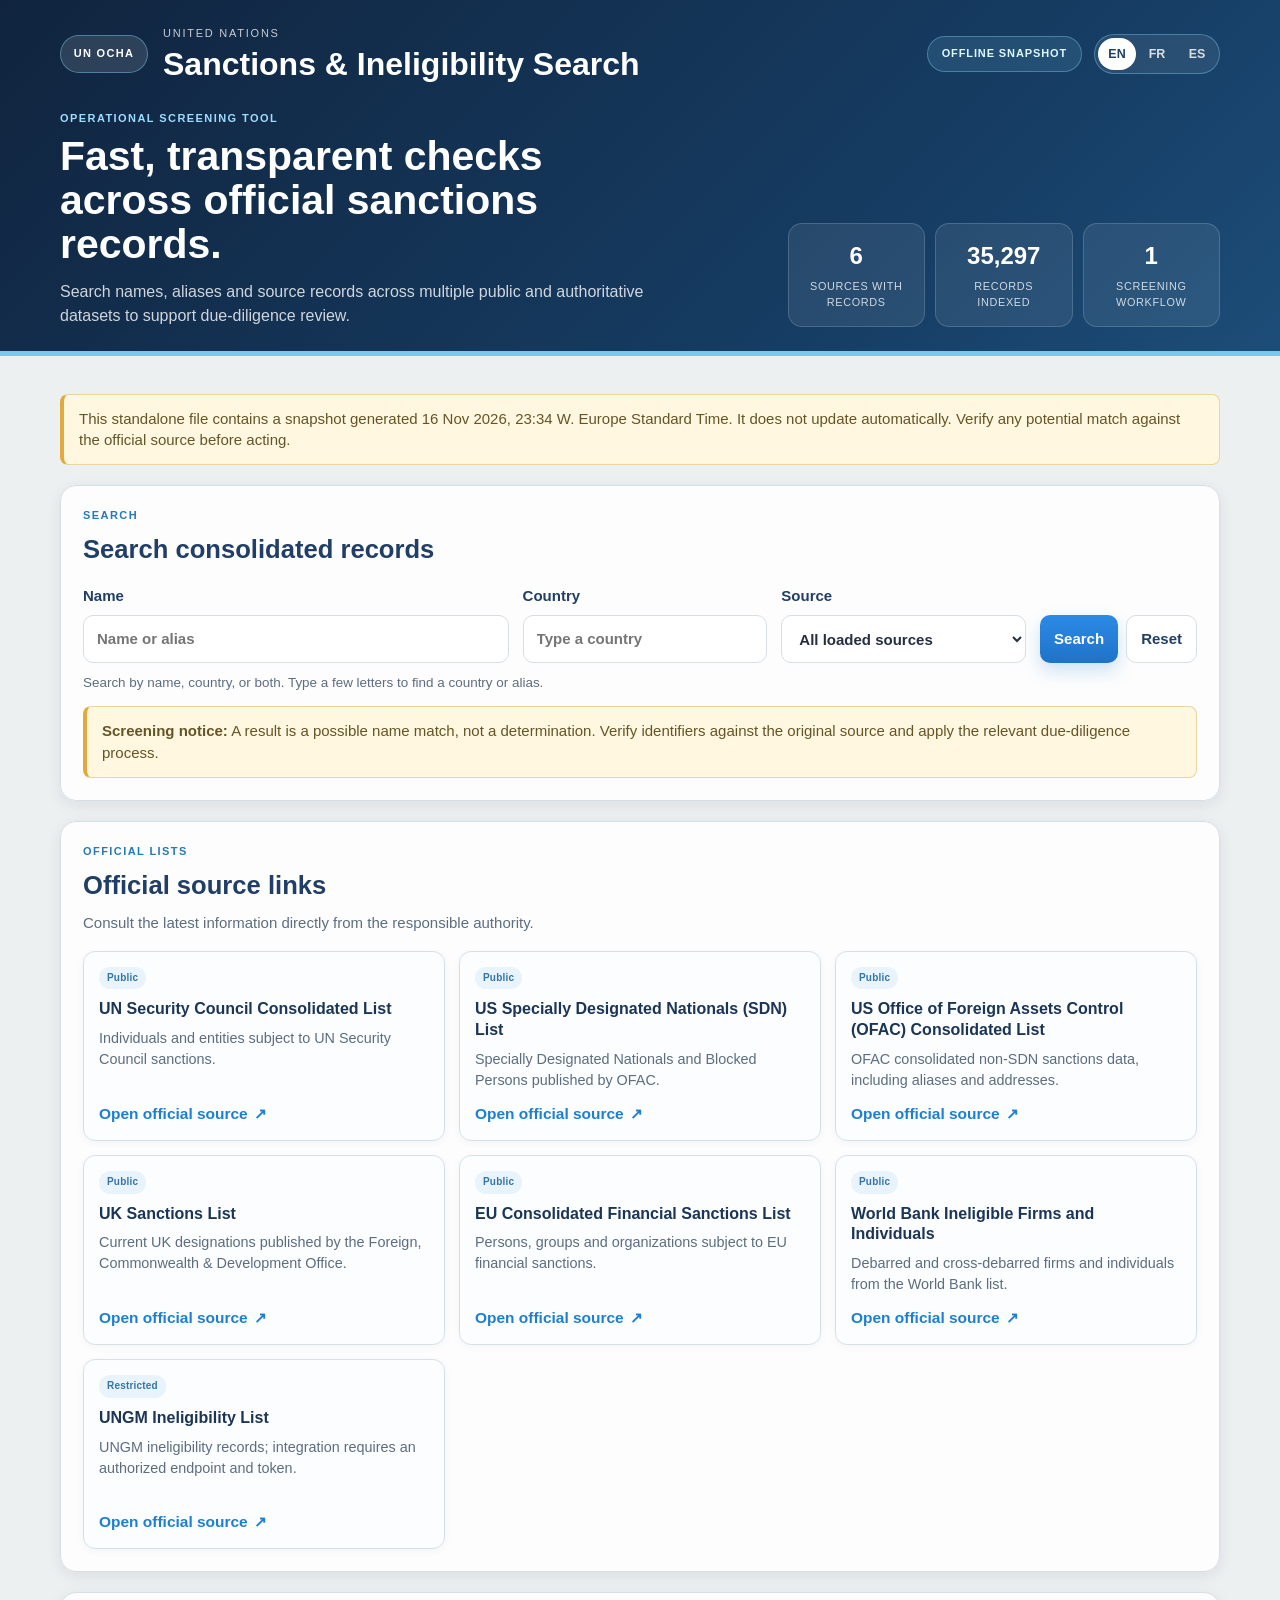
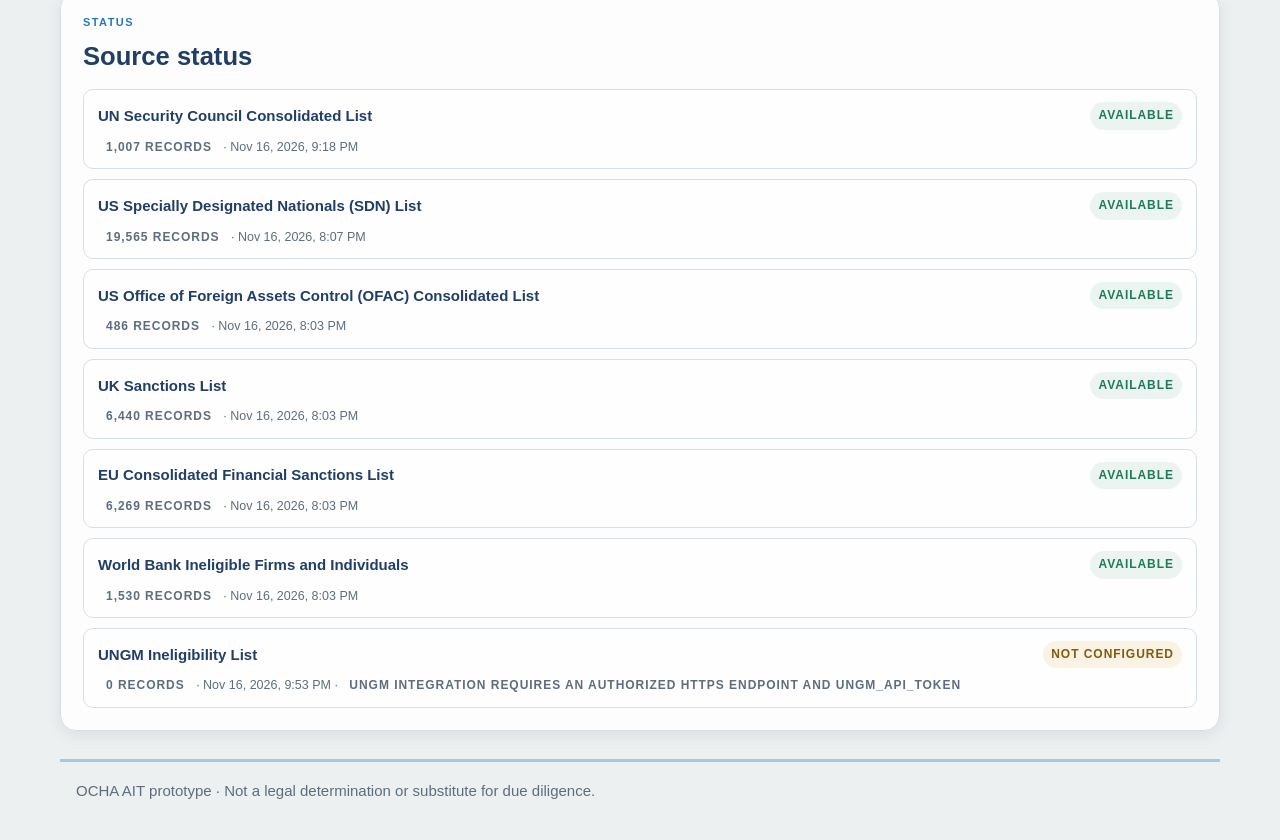
==== index.html @ 1656a9dd "Publish static search site on GitHub Pages Co-authored-by: Copilot <223556219+Copilot@users.noreply." ====
<!doctype html>
<html lang="en">
<head>
  <meta charset="utf-8">
  <meta name="viewport" content="width=device-width,initial-scale=1">
  <title data-i18n="offlineDocumentTitle">OCHA sanctions search · Offline snapshot</title>
  <style>
:root {
  --page-bg: #edf0f1;
  --panel-bg: #f2f4f5;
  --card-bg: #f7f8f8;
  --white: #ffffff;
  --navy: #203e66;
  --navy-dark: #1c3556;
  --navy-soft: #e4edf6;
  --blue: #1c7fd3;
  --blue-soft: #dfeefb;
  --text: #242f3f;
  --muted: #5d6d7e;
  --border: #d7dfe6;
  --shadow: 0 4px 16px rgba(14, 26, 47, 0.08);
  --warning-bg: #fff7e0;
  --warning-border: #e4b95d;
  --warning-text: #655426;
  --public-tag: #f0f5ff;
  --public-text: #4a7dbd;
  --restricted-tag: #ffeaf3;
  --restricted-text: #b23d72;
}

* { box-sizing: border-box; }

html { scroll-behavior: smooth; }

body {
  margin: 0;
  background: var(--page-bg);
  color: var(--text);
  font: 15px/1.45 Arial, Helvetica, sans-serif;
}

img { max-width: 100%; }

a { color: var(--blue); text-decoration: none; }
a:hover { text-decoration: underline; }

.container {
  width: min(1160px, calc(100% - 26px));
  margin: 0 auto;
}

.browser-bar {
  display: grid;
  grid-template-columns: 1fr auto 1fr;
  align-items: center;
  background: #2a0d0d;
  color: #f4f6f8;
  height: 42px;
  padding: 0 10px;
}

.browser-actions {
  display: flex;
  align-items: center;
  gap: 8px;
}

.dot {
  width: 12px;
  height: 12px;
  border-radius: 50%;
  display: inline-block;
}

.dot.red { background: #de5b5b; }
.dot.yellow { background: #d9a648; }
.dot.green { background: #5bb36d; }
.dot.muted { background: rgba(255,255,255,0.35); }

.browser-tab {
  justify-self: center;
  background: rgba(255,255,255,0.08);
  border: 1px solid rgba(255,255,255,0.12);
  border-radius: 4px;
  font-size: 12px;
  padding: 5px 12px;
  color: #f0f4f8;
}

.browser-utility { justify-self: end; }

.topbar {
  background: linear-gradient(180deg, #2d5b87 0%, #2f547d 100%);
  color: var(--white);
  border-bottom: 1px solid rgba(255,255,255,0.1);
  padding: 26px 0 20px;
}

.title-row h1 {
  margin: 0;
  font-size: clamp(2.2rem, 3vw, 4rem);
  line-height: 1.1;
  font-weight: 800;
  text-align: center;
}

.subtitle-row {
  margin-top: 10px;
}

.subtitle-row p {
  margin: 0;
  text-align: center;
  color: rgba(255,255,255,0.82);
  font-size: 1.04rem;
  max-width: 820px;
  margin-inline: auto;
}

.page-shell {
  margin-top: 20px;
  margin-bottom: 28px;
}

.page-tabs {
  display: flex;
  gap: 12px;
  margin-bottom: 18px;
  align-items: center;
  justify-content: center;
}

.tab {
  font: inherit;
  border: 1px solid rgba(32, 62, 102, 0.7);
  background: transparent;
  color: var(--navy);
  border-radius: 8px 8px 0 0;
  padding: 12px 18px;
  font-weight: 700;
  cursor: pointer;
}

.tab.active {
  background: var(--blue-soft);
  color: var(--navy);
  box-shadow: inset 0 0 0 1px rgba(28, 127, 211, 0.3);
}

.panel {
  background: rgba(255,255,255,0.35);
  border: 1px solid var(--border);
  border-radius: 10px 10px 0 0;
  box-shadow: var(--shadow);
}

.panel-inner {
  background: rgba(255,255,255,0.35);
  border-radius: 10px 10px 0 0;
  padding: 18px 22px 14px;
}

.panel h2 {
  margin: 0 0 8px;
  color: var(--navy);
  font-size: clamp(1.8rem, 2.5vw, 2.4rem);
}

.panel p {
  color: var(--muted);
  margin: 0;
}

.source-grid {
  display: grid;
  grid-template-columns: repeat(3, minmax(0, 1fr));
  gap: 16px 18px;
  margin-top: 18px;
}

.source-card {
  background: rgba(255,255,255,0.48);
  border: 1px solid var(--border);
  border-radius: 12px;
  padding: 16px 14px 12px;
  display: flex;
  flex-direction: column;
  min-height: 215px;
}

.source-card h3 {
  margin: 12px 0 10px;
  font-size: 1.08rem;
  line-height: 1.3;
  color: var(--navy);
}

.source-card p {
  margin: 0 0 auto;
  color: #5f6b7c;
  font-size: 0.95rem;
}

.source-card a {
  margin-top: 14px;
  display: inline-flex;
  align-items: center;
  gap: 6px;
  color: var(--blue);
  font-weight: 700;
}

.source-card a span { font-size: 1.1em; }

.tag {
  display: inline-block;
  width: fit-content;
  padding: 5px 8px;
  border-radius: 12px;
  font-size: 11px;
  font-weight: 700;
  letter-spacing: 0.02em;
  text-transform: none;
}

.tag.public {
  background: var(--public-tag);
  color: var(--public-text);
}

.tag.restricted {
  background: var(--restricted-tag);
  color: var(--restricted-text);
}

.single-card {
  grid-column: 1 / span 1;
}

.notice-bar {
  display: flex;
  gap: 12px;
  align-items: flex-start;
  margin-top: 18px;
  border: 1px solid rgba(218, 175, 94, 0.5);
  background: var(--warning-bg);
  border-radius: 8px;
  padding: 14px 18px;
}

.notice-mark {
  width: 3px;
  background: #e2aa3d;
  border-radius: 999px;
  min-height: 100%;
}

.notice-bar p {
  margin: 0;
  color: var(--warning-text);
  font-size: 0.95rem;
}

.panel-secondary {
  margin-top: 22px;
  background: rgba(255,255,255,0.78);
  border-radius: 12px;
  padding: 18px 22px 16px;
  border: 1px solid var(--border);
}

.panel-secondary .panel-header {
  margin-bottom: 12px;
}

.panel-secondary h2 {
  margin: 0;
  color: var(--navy);
  font-size: 1.7rem;
}

.search-form {
  display: grid;
  grid-template-columns: 2fr 1fr 1fr auto;
  gap: 12px;
  align-items: end;
}

label {
  display: block;
  font-weight: 700;
  color: var(--navy);
}

input, select {
  display: block;
  width: 100%;
  margin-top: 8px;
  padding: 12px 13px;
  border-radius: 10px;
  border: 1px solid var(--border);
  background: rgba(255,255,255,0.9);
  color: var(--text);
  font: inherit;
}

button {
  appearance: none;
  border: 0;
  border-radius: 10px;
  background: linear-gradient(180deg, #2c8ae5 0%, #1f73c9 100%);
  color: var(--white);
  padding: 12px 18px;
  font: inherit;
  font-weight: 700;
  cursor: pointer;
  box-shadow: 0 8px 18px rgba(28, 127, 211, 0.22);
}

#m {
  min-height: 20px;
  margin: 18px 0 12px;
  color: var(--muted);
  font-weight: 700;
}

#r {
  display: grid;
  gap: 16px;
}

article {
  background: rgba(255,255,255,0.78);
  border: 1px solid var(--border);
  border-radius: 12px;
  padding: 18px;
}

article h3 {
  margin: 0 0 10px;
  color: var(--navy);
}

article dl {
  display: grid;
  grid-template-columns: 100px minmax(0, 1fr);
  gap: 8px 14px;
  margin: 0 0 12px;
}

dt {
  color: var(--navy);
  font-weight: 700;
}

dd {
  margin: 0;
  color: var(--text);
}

article a {
  display: inline-block;
  margin-top: 6px;
}

.status {
  display: grid;
  gap: 10px;
}

.status div {
  display: grid;
  grid-template-columns: minmax(120px, 1fr) auto;
  gap: 8px 12px;
  align-items: center;
  background: rgba(255,255,255,0.72);
  border: 1px solid var(--border);
  border-radius: 10px;
  padding: 12px 14px;
}

.status b {
  color: var(--navy);
}

.status span {
  justify-self: end;
  font-size: 12px;
  font-weight: 700;
  text-transform: uppercase;
  letter-spacing: 0.08em;
  padding: 5px 8px;
  border-radius: 999px;
}

.status small {
  grid-column: 1 / -1;
  color: var(--muted);
}

.status .refresh-button {
  justify-self: start;
  padding: 8px 12px;
  border: 1px solid #c9d9e7;
  background: #edf5fb;
  box-shadow: none;
  color: var(--navy);
  font-size: 0.85rem;
}

.status .refresh-button:disabled {
  cursor: wait;
  opacity: 0.65;
}

.refresh-message {
  min-height: 1.4em;
  color: var(--muted);
}

.ok {
  color: #1e7a57;
  background: rgba(30,122,87,0.08);
}

.error {
  color: #bf3d48;
  background: rgba(191,61,72,0.08);
}

.not_configured,
.not-loaded {
  color: #805c11;
  background: rgba(226,170,61,0.14);
}

footer {
  max-width: 1160px;
  margin: 0 auto 28px;
  padding: 18px 16px 10px;
  color: var(--muted);
  border-top: 3px solid rgba(28,127,211,0.35);
}

@media (max-width: 860px) {
  .source-grid {
    grid-template-columns: 1fr 1fr;
  }

  .search-form {
    grid-template-columns: 1fr;
  }
}

@media (max-width: 620px) {
  .browser-bar {
    grid-template-columns: 1fr auto 0;
  }

  .source-grid {
    grid-template-columns: 1fr;
  }

  .notice-bar {
    flex-direction: column;
  }

  .notice-mark {
    width: 100%;
    height: 4px;
  }
}

.topbar {
  background: linear-gradient(135deg, #10243e 0%, #163d64 70%, #1c4d78 100%);
  border-bottom: 5px solid #78c8ee;
  padding: 26px 0 24px;
}

.nav-shell {
  display: flex;
  align-items: center;
  justify-content: space-between;
  gap: 18px;
}

.brand-wrap {
  display: flex;
  align-items: center;
  gap: 15px;
}

.brand-badge {
  display: inline-flex;
  align-items: center;
  justify-content: center;
  min-width: 88px;
  padding: 10px 12px;
  border-radius: 999px;
  background: rgba(255,255,255,0.12);
  border: 1px solid rgba(141,217,255,0.4);
  font-size: 11px;
  font-weight: 800;
  letter-spacing: 0.12em;
}

.brand-copy span {
  display: block;
  color: rgba(255,255,255,0.76);
  font-size: 11px;
  letter-spacing: 0.16em;
  text-transform: uppercase;
}

.brand-copy h1 {
  margin: 4px 0 0;
  color: var(--white);
  font-size: clamp(1.6rem, 2.5vw, 2.3rem);
  line-height: 1.15;
}

.status-pill {
  border: 1px solid rgba(141,217,255,0.35);
  border-radius: 999px;
  background: rgba(141,217,255,0.12);
  color: #dff7ff;
  padding: 9px 14px;
  font-size: 11px;
  font-weight: 700;
  letter-spacing: 0.08em;
  text-transform: uppercase;
  white-space: nowrap;
}

.header-tools {
  display: flex;
  align-items: center;
  gap: 12px;
}

.language-switch {
  display: flex;
  align-items: center;
  gap: 2px;
  padding: 3px;
  border: 1px solid rgba(141,217,255,0.35);
  border-radius: 999px;
  background: rgba(255,255,255,0.08);
}

.language-switch button {
  min-width: 38px;
  padding: 7px 9px;
  border: 0;
  border-radius: 999px;
  background: transparent;
  box-shadow: none;
  color: rgba(255,255,255,0.82);
  font: inherit;
  font-size: 0.78rem;
  font-weight: 700;
  cursor: pointer;
}

.language-switch button[aria-pressed="true"] {
  background: var(--white);
  color: var(--navy);
}

.language-switch button:focus-visible {
  outline: 2px solid #8dd9ff;
  outline-offset: 2px;
}

.hero-shell {
  display: grid;
  grid-template-columns: 1.55fr 0.95fr;
  align-items: end;
  gap: 22px;
  margin-top: 28px;
}

.eyebrow,
.section-kicker {
  margin: 0 0 7px;
  color: #2379b9;
  font-size: 11px;
  font-weight: 800;
  letter-spacing: 0.13em;
  text-transform: uppercase;
}

.eyebrow {
  color: #9cddff;
}

.hero-copy h2 {
  max-width: 620px;
  margin: 0;
  color: var(--white);
  font-size: clamp(2rem, 3.2vw, 3.25rem);
  line-height: 1.08;
}

.subtitle {
  max-width: 620px;
  margin: 14px 0 0;
  color: rgba(255,255,255,0.8);
  font-size: 1rem;
}

.hero-stats {
  display: grid;
  grid-template-columns: repeat(3, minmax(0, 1fr));
  gap: 10px;
}

.stat-box {
  min-height: 94px;
  padding: 15px 10px;
  border: 1px solid rgba(255,255,255,0.16);
  border-radius: 14px;
  background: rgba(255,255,255,0.08);
  text-align: center;
}

.stat-box strong,
.stat-box span {
  display: block;
}

.stat-box strong {
  color: var(--white);
  font-size: 1.5rem;
}

.stat-box span {
  margin-top: 5px;
  color: rgba(255,255,255,0.78);
  font-size: 0.68rem;
  letter-spacing: 0.06em;
  text-transform: uppercase;
}

.main-shell {
  display: grid;
  gap: 20px;
  margin-top: 24px;
  margin-bottom: 28px;
}

.card {
  padding: 22px;
  border: 1px solid var(--border);
  border-radius: 16px;
  background: rgba(255,255,255,0.88);
  box-shadow: var(--shadow);
}

#search-panel {
  scroll-margin-top: 16px;
}

.panel-header {
  margin-bottom: 17px;
}

.panel-header h2 {
  margin: 0;
  color: var(--navy);
  font-size: clamp(1.35rem, 2vw, 1.8rem);
}

.panel-intro {
  margin: 8px 0 0;
  color: var(--muted);
}

.search-form {
  display: grid;
  grid-template-columns: minmax(0, 2fr) minmax(190px, 1.15fr) minmax(190px, 1.15fr) minmax(150px, auto);
  gap: 14px;
  align-items: end;
}

.search-form > label {
  display: grid;
  gap: 8px;
  min-width: 0;
  align-content: end;
}

.search-form input,
.search-form select {
  min-width: 0;
  min-height: 48px;
  margin-top: 0;
}

.search-actions {
  display: flex;
  gap: 8px;
  min-width: 0;
}

.search-actions button {
  flex: 1;
  min-height: 48px;
  padding: 12px 14px;
  white-space: nowrap;
}

.reset-button {
  border: 1px solid var(--border);
  background: var(--white);
  box-shadow: none;
  color: var(--navy);
}

.reset-button:hover {
  background: var(--navy-soft);
  box-shadow: none;
}

.country-control {
  position: relative;
}

.country-suggestions {
  position: absolute;
  z-index: 20;
  top: calc(100% + 6px);
  right: 0;
  left: 0;
  max-height: 260px;
  overflow-y: auto;
  padding: 5px;
  border: 1px solid var(--border);
  border-radius: 10px;
  background: var(--white);
  box-shadow: 0 12px 28px rgba(14, 26, 47, 0.18);
}

.country-suggestions[hidden],
.country-option[hidden] {
  display: none;
}

.country-option {
  display: flex;
  align-items: center;
  justify-content: space-between;
  gap: 12px;
  width: 100%;
  padding: 9px 11px;
  border-radius: 6px;
  background: transparent;
  box-shadow: none;
  color: var(--text);
  font-size: 0.92rem;
  font-weight: 500;
  text-align: left;
}

.country-aliases {
  color: var(--muted);
  font-size: 0.78rem;
  font-weight: 700;
  white-space: nowrap;
}

.country-option:hover,
.country-option[aria-selected="true"] {
  background: var(--blue-soft);
  color: var(--navy);
  box-shadow: none;
}

.search-hint {
  margin: 10px 0 0;
  color: var(--muted);
  font-size: 0.84rem;
  font-weight: 400;
}

.results-summary {
  display: flex;
  align-items: center;
  justify-content: space-between;
  gap: 14px;
  margin: 14px 0 10px;
}

.results-summary[hidden] {
  display: none;
}

#m:empty {
  display: none;
}

#m {
  min-height: 1.4em;
  margin: 0;
}

.page-size-control {
  display: flex;
  align-items: center;
  gap: 8px;
  color: var(--navy);
  font-size: 0.84rem;
  white-space: nowrap;
}

.page-size-control[hidden] {
  display: none;
}

.page-size-control select {
  width: auto;
  min-width: 108px;
  min-height: 40px;
  margin: 0;
  padding: 8px 10px;
}

.pagination {
  display: flex;
  align-items: center;
  justify-content: center;
  gap: 12px;
  margin: 18px 0 4px;
}

.pagination[hidden] {
  display: none;
}

.pagination button {
  min-width: 104px;
  padding: 10px 14px;
}

.pagination #previous-page {
  border: 1px solid var(--border);
  background: var(--white);
  box-shadow: none;
  color: var(--navy);
}

.pagination #previous-page:hover:not(:disabled) {
  background: var(--navy-soft);
}

.pagination button:disabled {
  cursor: not-allowed;
  opacity: 0.55;
}

.pagination span {
  min-width: 100px;
  color: var(--muted);
  font-size: 0.9rem;
  font-weight: 700;
  text-align: center;
}

.notice-box {
  margin-top: 14px;
  padding: 13px 15px;
  border: 1px solid rgba(218,175,94,0.5);
  border-left: 4px solid #e2aa3d;
  border-radius: 8px;
  background: var(--warning-bg);
  color: var(--warning-text);
}

.source-panel {
  background: rgba(255,255,255,0.88);
}

.source-grid {
  grid-template-columns: repeat(3, minmax(0, 1fr));
  gap: 14px;
  margin-top: 12px;
}

.source-card {
  min-height: 190px;
  padding: 15px;
  border-color: #d5e0e9;
  border-radius: 12px;
  background: #fbfdff;
  box-shadow: 0 2px 8px rgba(20,50,80,0.04);
}

.source-card h3 {
  margin: 10px 0 8px;
  color: var(--navy-dark);
  font-size: 1rem;
  line-height: 1.3;
}

.source-card p {
  color: var(--muted);
  font-size: 0.9rem;
}

.source-card .tag {
  padding: 4px 8px;
  border-radius: 999px;
  background: #e8f3fb;
  color: #3476a5;
  font-size: 10px;
}

.source-card a {
  margin-top: 12px;
  font-size: 0.88rem;
}

.panel-secondary {
  margin-top: 0;
}

.panel-secondary .panel-header {
  margin-bottom: 14px;
}

footer {
  margin-top: 0;
}

@media (max-width: 860px) {
  .hero-shell {
    grid-template-columns: 1fr;
  }

  .search-form {
    grid-template-columns: minmax(0, 1.3fr) minmax(0, 1fr);
  }
}

@media (max-width: 620px) {
  .nav-shell,
  .brand-wrap {
    align-items: flex-start;
  }

  .nav-shell {
    flex-direction: column;
  }

  .header-tools {
    width: 100%;
    justify-content: space-between;
  }

  .brand-wrap {
    flex-direction: column;
  }

  .hero-stats {
    grid-template-columns: 1fr;
  }

  .source-grid {
    grid-template-columns: 1fr;
  }

  .search-form {
    grid-template-columns: 1fr;
  }

  .pagination {
    gap: 8px;
  }

  .pagination button {
    min-width: 90px;
    padding: 10px 11px;
  }

  .pagination span {
    min-width: 80px;
  }

  .results-summary {
    align-items: flex-start;
    flex-direction: column;
    gap: 6px;
  }
}

.search-form input:focus-visible,
.search-form select:focus-visible,
.search-actions button:focus-visible,
.country-option:focus-visible {
  outline: 3px solid rgba(28, 127, 211, 0.32);
  outline-offset: 2px;
}

</style>
</head>
<body>
  <header class="topbar">
    <div class="container nav-shell">
      <div class="brand-wrap">
        <div class="brand-badge">UN OCHA</div>
        <div class="brand-copy">
          <span data-i18n="unitedNations">United Nations</span>
          <h1 data-i18n="pageHeading">Sanctions &amp; Ineligibility Search</h1>
        </div>
      </div>
      <div class="header-tools">
        <div class="status-pill live" data-i18n="offlineSnapshot">Live data feeds</div>
        <nav class="language-switch" role="group" data-i18n-aria-label="languageSelector" aria-label="Select language">
          <button type="button" data-language="en" aria-pressed="true">EN</button>
          <button type="button" data-language="fr" aria-pressed="false">FR</button>
          <button type="button" data-language="es" aria-pressed="false">ES</button>
        </nav>
      </div>
    </div>
    <div class="container hero-shell">
      <div class="hero-copy">
        <p class="eyebrow" data-i18n="operationalTool">Operational screening tool</p>
        <h2 data-i18n="heroHeading">Fast, transparent checks across official sanctions records.</h2>
        <p class="subtitle" data-i18n="heroDescription">Search names, aliases and source records across multiple public and authoritative datasets to support due-diligence review.</p>
      </div>
      <div class="hero-stats">
        <div class="stat-box">
          <strong>6</strong>
          <span data-i18n="sourcesWithRecords">sources with records</span>
        </div>
        <div class="stat-box">
          <strong>35,297</strong>
          <span data-i18n="recordsIndexed">records indexed</span>
        </div>
        <div class="stat-box">
          <strong>1</strong>
          <span data-i18n="workflows">screening workflow</span>
        </div>
      </div>
    </div>
  </header>

  <main class="container main-shell">
    <aside class="notice-box" id="snapshot-notice" data-generated-at="16 Nov 2026, 23:34 W. Europe Standard Time"></aside>
    <section id="search-panel" class="card panel-primary">
      <div class="panel-header">
        <div>
          <p class="section-kicker" data-i18n="search">Search</p>
          <h2 data-i18n="searchHeading">Search consolidated records</h2>
        </div>
      </div>
      <form id="f" class="search-form">
        <label><span data-i18n="name">Name</span>
          <input id="n" minlength="2" autocomplete="off" placeholder="Name or alias" data-i18n-placeholder="namePlaceholder">
        </label>
        <label><span data-i18n="country">Country</span>
          <div class="country-control">
            <input id="c" role="combobox" aria-autocomplete="list" aria-expanded="false" aria-controls="country-options" aria-describedby="country-hint" autocomplete="off" placeholder="Type a country" data-i18n-placeholder="countryPlaceholder">
            <div id="country-options" class="country-suggestions" role="listbox" aria-label="Country suggestions" data-i18n-aria-label="countrySuggestions" hidden>

              <button type="button" class="country-option" role="option" aria-selected="false" tabindex="-1" id="country-option-0" data-country="Afghanistan" data-aliases="" data-search-aliases="Afghanistan|Afganistán">
                <span>Afghanistan</span>

              </button>

              <button type="button" class="country-option" role="option" aria-selected="false" tabindex="-1" id="country-option-1" data-country="Albania" data-aliases="" data-search-aliases="Albania|Albanie">
                <span>Albania</span>

              </button>

              <button type="button" class="country-option" role="option" aria-selected="false" tabindex="-1" id="country-option-2" data-country="Algeria" data-aliases="" data-search-aliases="Algeria|Algérie|Argelia">
                <span>Algeria</span>

              </button>

              <button type="button" class="country-option" role="option" aria-selected="false" tabindex="-1" id="country-option-3" data-country="Angola" data-aliases="" data-search-aliases="Angola">
                <span>Angola</span>

              </button>

              <button type="button" class="country-option" role="option" aria-selected="false" tabindex="-1" id="country-option-4" data-country="Antigua and Barbuda" data-aliases="" data-search-aliases="Antigua and Barbuda|Antigua &amp; Barbuda|Antigua y Barbuda|Antigua-et-Barbuda">
                <span>Antigua and Barbuda</span>

              </button>

              <button type="button" class="country-option" role="option" aria-selected="false" tabindex="-1" id="country-option-5" data-country="Argentina" data-aliases="" data-search-aliases="Argentina|Argentine">
                <span>Argentina</span>

              </button>

              <button type="button" class="country-option" role="option" aria-selected="false" tabindex="-1" id="country-option-6" data-country="Armenia" data-aliases="" data-search-aliases="Armenia|Arménie">
                <span>Armenia</span>

              </button>

              <button type="button" class="country-option" role="option" aria-selected="false" tabindex="-1" id="country-option-7" data-country="Aruba" data-aliases="" data-search-aliases="Aruba">
                <span>Aruba</span>

              </button>

              <button type="button" class="country-option" role="option" aria-selected="false" tabindex="-1" id="country-option-8" data-country="Australia" data-aliases="" data-search-aliases="Australia|Australie">
                <span>Australia</span>

              </button>

              <button type="button" class="country-option" role="option" aria-selected="false" tabindex="-1" id="country-option-9" data-country="Austria" data-aliases="" data-search-aliases="Austria|Autriche">
                <span>Austria</span>

              </button>

              <button type="button" class="country-option" role="option" aria-selected="false" tabindex="-1" id="country-option-10" data-country="Azerbaijan" data-aliases="" data-search-aliases="Azerbaijan|Azerbaiyán|Azerbaïdjan|Former USSR, now Azerbaijan">
                <span>Azerbaijan</span>

              </button>

              <button type="button" class="country-option" role="option" aria-selected="false" tabindex="-1" id="country-option-11" data-country="Bahamas" data-aliases="" data-search-aliases="Bahamas|Bahamas, The">
                <span>Bahamas</span>

              </button>

              <button type="button" class="country-option" role="option" aria-selected="false" tabindex="-1" id="country-option-12" data-country="Bahrain" data-aliases="" data-search-aliases="Bahrain|Bahreïn|Baréin">
                <span>Bahrain</span>

              </button>

              <button type="button" class="country-option" role="option" aria-selected="false" tabindex="-1" id="country-option-13" data-country="Bangladesh" data-aliases="" data-search-aliases="Bangladesh|Bangladés">
                <span>Bangladesh</span>

              </button>

              <button type="button" class="country-option" role="option" aria-selected="false" tabindex="-1" id="country-option-14" data-country="Barbados" data-aliases="" data-search-aliases="Barbados|Barbade">
                <span>Barbados</span>

              </button>

              <button type="button" class="country-option" role="option" aria-selected="false" tabindex="-1" id="country-option-15" data-country="Belarus" data-aliases="" data-search-aliases="Belarus|Belarusian SSR, (now Belarus)|Bielorrusia|Biélorussie|Former USSR (now Belarus)|Former USSR Currently Belarus|Former USSR Now Belarus|Former USSR, currently Belarus|Former USSR, now Belarus">
                <span>Belarus</span>

              </button>

              <button type="button" class="country-option" role="option" aria-selected="false" tabindex="-1" id="country-option-16" data-country="Belgium" data-aliases="" data-search-aliases="Belgium|Belgique|Bélgica">
                <span>Belgium</span>

              </button>

              <button type="button" class="country-option" role="option" aria-selected="false" tabindex="-1" id="country-option-17" data-country="Belize" data-aliases="" data-search-aliases="Belize|Belice">
                <span>Belize</span>

              </button>

              <button type="button" class="country-option" role="option" aria-selected="false" tabindex="-1" id="country-option-18" data-country="Benin" data-aliases="" data-search-aliases="Benin">
                <span>Benin</span>

              </button>

              <button type="button" class="country-option" role="option" aria-selected="false" tabindex="-1" id="country-option-19" data-country="Bermuda" data-aliases="" data-search-aliases="Bermuda|Bermudas|Bermudes">
                <span>Bermuda</span>

              </button>

              <button type="button" class="country-option" role="option" aria-selected="false" tabindex="-1" id="country-option-20" data-country="Bolivia (Plurinational State of)" data-aliases="" data-search-aliases="Bolivia (Plurinational State of)|Bolivia|Bolivie|Plurinational State of Bolivia">
                <span>Bolivia (Plurinational State of)</span>

              </button>

              <button type="button" class="country-option" role="option" aria-selected="false" tabindex="-1" id="country-option-21" data-country="Bosnia and Herzegovina" data-aliases="" data-search-aliases="Bosnia and Herzegovina|Bosnia &amp; Herzegovina|Bosnia y Herzegovina|Bosnie-Herzégovine">
                <span>Bosnia and Herzegovina</span>

              </button>

              <button type="button" class="country-option" role="option" aria-selected="false" tabindex="-1" id="country-option-22" data-country="Botswana" data-aliases="" data-search-aliases="Botswana|Botsuana">
                <span>Botswana</span>

              </button>

              <button type="button" class="country-option" role="option" aria-selected="false" tabindex="-1" id="country-option-23" data-country="Brazil" data-aliases="" data-search-aliases="Brazil|Brasil|Brésil">
                <span>Brazil</span>

              </button>

              <button type="button" class="country-option" role="option" aria-selected="false" tabindex="-1" id="country-option-24" data-country="British Virgin Islands" data-aliases="" data-search-aliases="British Virgin Islands|Islas Vírgenes Británicas|Virgin Islands, British|Îles Vierges britanniques">
                <span>British Virgin Islands</span>

              </button>

              <button type="button" class="country-option" role="option" aria-selected="false" tabindex="-1" id="country-option-25" data-country="Bulgaria" data-aliases="" data-search-aliases="Bulgaria|Bulgarie">
                <span>Bulgaria</span>

              </button>

              <button type="button" class="country-option" role="option" aria-selected="false" tabindex="-1" id="country-option-26" data-country="Burkina Faso" data-aliases="" data-search-aliases="Burkina Faso">
                <span>Burkina Faso</span>

              </button>

              <button type="button" class="country-option" role="option" aria-selected="false" tabindex="-1" id="country-option-27" data-country="Cabo Verde" data-aliases="" data-search-aliases="Cabo Verde|Cap-Vert|Cape Verde">
                <span>Cabo Verde</span>

              </button>

              <button type="button" class="country-option" role="option" aria-selected="false" tabindex="-1" id="country-option-28" data-country="Cambodia" data-aliases="" data-search-aliases="Cambodia|Cambodge|Camboya">
                <span>Cambodia</span>

              </button>

              <button type="button" class="country-option" role="option" aria-selected="false" tabindex="-1" id="country-option-29" data-country="Cameroon" data-aliases="" data-search-aliases="Cameroon|Cameroun|Camerún">
                <span>Cameroon</span>

              </button>

              <button type="button" class="country-option" role="option" aria-selected="false" tabindex="-1" id="country-option-30" data-country="Canada" data-aliases="" data-search-aliases="Canada">
                <span>Canada</span>

              </button>

              <button type="button" class="country-option" role="option" aria-selected="false" tabindex="-1" id="country-option-31" data-country="Cayman Islands" data-aliases="" data-search-aliases="Cayman Islands|Islas Caimán|Îles Caïmans">
                <span>Cayman Islands</span>

              </button>

              <button type="button" class="country-option" role="option" aria-selected="false" tabindex="-1" id="country-option-32" data-country="Central African Republic" data-aliases="CAR|RCA" data-search-aliases="Central African Republic|CAR|RCA|República Centroafricana|République centrafricaine">
                <span>Central African Republic</span>
                <span class="country-aliases">CAR / RCA</span>
              </button>

              <button type="button" class="country-option" role="option" aria-selected="false" tabindex="-1" id="country-option-33" data-country="Chad" data-aliases="" data-search-aliases="Chad|Tchad">
                <span>Chad</span>

              </button>

              <button type="button" class="country-option" role="option" aria-selected="false" tabindex="-1" id="country-option-34" data-country="Chile" data-aliases="" data-search-aliases="Chile|Chili">
                <span>Chile</span>

              </button>

              <button type="button" class="country-option" role="option" aria-selected="false" tabindex="-1" id="country-option-35" data-country="China" data-aliases="" data-search-aliases="China|Chine">
                <span>China</span>

              </button>

              <button type="button" class="country-option" role="option" aria-selected="false" tabindex="-1" id="country-option-36" data-country="China, Hong Kong Special Administrative Region" data-aliases="" data-search-aliases="China, Hong Kong Special Administrative Region|Hong Kong|Hong Kong SAR China|Hong Kong SAR, China|R.A.S. chinoise de Hong Kong|RAE de Hong Kong (China)">
                <span>China, Hong Kong Special Administrative Region</span>

              </button>

              <button type="button" class="country-option" role="option" aria-selected="false" tabindex="-1" id="country-option-37" data-country="China, Macao Special Administrative Region" data-aliases="" data-search-aliases="China, Macao Special Administrative Region|Macau|Macao|Macao SAR China|R.A.S. chinoise de Macao|RAE de Macao (China)">
                <span>China, Macao Special Administrative Region</span>

              </button>

              <button type="button" class="country-option" role="option" aria-selected="false" tabindex="-1" id="country-option-38" data-country="Colombia" data-aliases="" data-search-aliases="Colombia|Colombie">
                <span>Colombia</span>

              </button>

              <button type="button" class="country-option" role="option" aria-selected="false" tabindex="-1" id="country-option-39" data-country="Comoros" data-aliases="" data-search-aliases="Comoros|Comoras|Comores">
                <span>Comoros</span>

              </button>

              <button type="button" class="country-option" role="option" aria-selected="false" tabindex="-1" id="country-option-40" data-country="Congo" data-aliases="Republic of the Congo" data-search-aliases="Congo|Congo - Brazzaville|Congo, Republic of|Congo, Republic of the|Congo-Brazzaville|Republic of the Congo">
                <span>Congo</span>
                <span class="country-aliases">Republic of the Congo</span>
              </button>

              <button type="button" class="country-option" role="option" aria-selected="false" tabindex="-1" id="country-option-41" data-country="Costa Rica" data-aliases="" data-search-aliases="Costa Rica">
                <span>Costa Rica</span>

              </button>

              <button type="button" class="country-option" role="option" aria-selected="false" tabindex="-1" id="country-option-42" data-country="Croatia" data-aliases="" data-search-aliases="Croatia|Croacia|Croatie">
                <span>Croatia</span>

              </button>

              <button type="button" class="country-option" role="option" aria-selected="false" tabindex="-1" id="country-option-43" data-country="Cuba" data-aliases="" data-search-aliases="Cuba">
                <span>Cuba</span>

              </button>

              <button type="button" class="country-option" role="option" aria-selected="false" tabindex="-1" id="country-option-44" data-country="Curaçao" data-aliases="" data-search-aliases="Curaçao|Curazao|Curacao">
                <span>Curaçao</span>

              </button>

              <button type="button" class="country-option" role="option" aria-selected="false" tabindex="-1" id="country-option-45" data-country="Cyprus" data-aliases="" data-search-aliases="Cyprus|Chipre|Chypre">
                <span>Cyprus</span>

              </button>

              <button type="button" class="country-option" role="option" aria-selected="false" tabindex="-1" id="country-option-46" data-country="Czechia" data-aliases="" data-search-aliases="Czechia|Chequia|Czech Republic|Tchéquie">
                <span>Czechia</span>

              </button>

              <button type="button" class="country-option" role="option" aria-selected="false" tabindex="-1" id="country-option-47" data-country="Côte d’Ivoire" data-aliases="" data-search-aliases="Côte d’Ivoire|Costa de Marfil|Ivory Coast|Côte d&#39;Ivoire|Cote d Ivoire|Cote d&#39;Ivoire">
                <span>Côte d’Ivoire</span>

              </button>

              <button type="button" class="country-option" role="option" aria-selected="false" tabindex="-1" id="country-option-48" data-country="Democratic People&#39;s Republic of Korea" data-aliases="" data-search-aliases="Democratic People&#39;s Republic of Korea|Corea del Norte|Corée du Nord|DPRK|Korea, North|North Korea">
                <span>Democratic People&#39;s Republic of Korea</span>

              </button>

              <button type="button" class="country-option" role="option" aria-selected="false" tabindex="-1" id="country-option-49" data-country="Democratic Republic of the Congo" data-aliases="DRC|RDC" data-search-aliases="Democratic Republic of the Congo|Congo (Democratic Republic)|Congo - Kinshasa|Congo, Democratic Republic of|Congo, Democratic Republic of the|Congo-Kinshasa|Democratic Republic of Congo|DRC|RDC|República Democrática del Congo">
                <span>Democratic Republic of the Congo</span>
                <span class="country-aliases">DRC / RDC</span>
              </button>

              <button type="button" class="country-option" role="option" aria-selected="false" tabindex="-1" id="country-option-50" data-country="Denmark" data-aliases="" data-search-aliases="Denmark|Danemark|Dinamarca">
                <span>Denmark</span>

              </button>

              <button type="button" class="country-option" role="option" aria-selected="false" tabindex="-1" id="country-option-51" data-country="Djibouti" data-aliases="" data-search-aliases="Djibouti|Yibuti">
                <span>Djibouti</span>

              </button>

              <button type="button" class="country-option" role="option" aria-selected="false" tabindex="-1" id="country-option-52" data-country="Dominica" data-aliases="" data-search-aliases="Dominica|Dominique">
                <span>Dominica</span>

              </button>

              <button type="button" class="country-option" role="option" aria-selected="false" tabindex="-1" id="country-option-53" data-country="Dominican Republic" data-aliases="" data-search-aliases="Dominican Republic|República Dominicana|République dominicaine">
                <span>Dominican Republic</span>

              </button>

              <button type="button" class="country-option" role="option" aria-selected="false" tabindex="-1" id="country-option-54" data-country="Ecuador" data-aliases="" data-search-aliases="Ecuador|Équateur">
                <span>Ecuador</span>

              </button>

              <button type="button" class="country-option" role="option" aria-selected="false" tabindex="-1" id="country-option-55" data-country="Egypt" data-aliases="" data-search-aliases="Egypt|Egipto|Egypt, Arab Republic of|Égypte">
                <span>Egypt</span>

              </button>

              <button type="button" class="country-option" role="option" aria-selected="false" tabindex="-1" id="country-option-56" data-country="El Salvador" data-aliases="" data-search-aliases="El Salvador|Salvador">
                <span>El Salvador</span>

              </button>

              <button type="button" class="country-option" role="option" aria-selected="false" tabindex="-1" id="country-option-57" data-country="Equatorial Guinea" data-aliases="" data-search-aliases="Equatorial Guinea|Guinea Ecuatorial|Guinée équatoriale">
                <span>Equatorial Guinea</span>

              </button>

              <button type="button" class="country-option" role="option" aria-selected="false" tabindex="-1" id="country-option-58" data-country="Eritrea" data-aliases="" data-search-aliases="Eritrea|Érythrée">
                <span>Eritrea</span>

              </button>

              <button type="button" class="country-option" role="option" aria-selected="false" tabindex="-1" id="country-option-59" data-country="Estonia" data-aliases="" data-search-aliases="Estonia|Estonie">
                <span>Estonia</span>

              </button>

              <button type="button" class="country-option" role="option" aria-selected="false" tabindex="-1" id="country-option-60" data-country="Ethiopia" data-aliases="" data-search-aliases="Ethiopia|Etiopía|Éthiopie">
                <span>Ethiopia</span>

              </button>

              <button type="button" class="country-option" role="option" aria-selected="false" tabindex="-1" id="country-option-61" data-country="Finland" data-aliases="" data-search-aliases="Finland|Finlande|Finlandia">
                <span>Finland</span>

              </button>

              <button type="button" class="country-option" role="option" aria-selected="false" tabindex="-1" id="country-option-62" data-country="France" data-aliases="" data-search-aliases="France|Francia">
                <span>France</span>

              </button>

              <button type="button" class="country-option" role="option" aria-selected="false" tabindex="-1" id="country-option-63" data-country="Gambia" data-aliases="" data-search-aliases="Gambia|Gambie|The Gambia">
                <span>Gambia</span>

              </button>

              <button type="button" class="country-option" role="option" aria-selected="false" tabindex="-1" id="country-option-64" data-country="Georgia" data-aliases="" data-search-aliases="Georgia|Géorgie">
                <span>Georgia</span>

              </button>

              <button type="button" class="country-option" role="option" aria-selected="false" tabindex="-1" id="country-option-65" data-country="Germany" data-aliases="" data-search-aliases="Germany|Alemania|Allemagne">
                <span>Germany</span>

              </button>

              <button type="button" class="country-option" role="option" aria-selected="false" tabindex="-1" id="country-option-66" data-country="Ghana" data-aliases="" data-search-aliases="Ghana">
                <span>Ghana</span>

              </button>

              <button type="button" class="country-option" role="option" aria-selected="false" tabindex="-1" id="country-option-67" data-country="Gibraltar" data-aliases="" data-search-aliases="Gibraltar">
                <span>Gibraltar</span>

              </button>

              <button type="button" class="country-option" role="option" aria-selected="false" tabindex="-1" id="country-option-68" data-country="Greece" data-aliases="" data-search-aliases="Greece|Grecia|Grèce">
                <span>Greece</span>

              </button>

              <button type="button" class="country-option" role="option" aria-selected="false" tabindex="-1" id="country-option-69" data-country="Guatemala" data-aliases="" data-search-aliases="Guatemala">
                <span>Guatemala</span>

              </button>

              <button type="button" class="country-option" role="option" aria-selected="false" tabindex="-1" id="country-option-70" data-country="Guernsey" data-aliases="" data-search-aliases="Guernsey|Guernesey">
                <span>Guernsey</span>

              </button>

              <button type="button" class="country-option" role="option" aria-selected="false" tabindex="-1" id="country-option-71" data-country="Guinea" data-aliases="" data-search-aliases="Guinea|Guinée">
                <span>Guinea</span>

              </button>

              <button type="button" class="country-option" role="option" aria-selected="false" tabindex="-1" id="country-option-72" data-country="Guinea-Bissau" data-aliases="" data-search-aliases="Guinea-Bissau|Guinea-Bisáu|Guinée-Bissau">
                <span>Guinea-Bissau</span>

              </button>

              <button type="button" class="country-option" role="option" aria-selected="false" tabindex="-1" id="country-option-73" data-country="Guyana" data-aliases="" data-search-aliases="Guyana">
                <span>Guyana</span>

              </button>

              <button type="button" class="country-option" role="option" aria-selected="false" tabindex="-1" id="country-option-74" data-country="Haiti" data-aliases="" data-search-aliases="Haiti">
                <span>Haiti</span>

              </button>

              <button type="button" class="country-option" role="option" aria-selected="false" tabindex="-1" id="country-option-75" data-country="Holy See" data-aliases="Vatican" data-search-aliases="Holy See|Ciudad del Vaticano|State of Vatican City|Vatican|Vatican City|Vatican City State|État de la Cité du Vatican">
                <span>Holy See</span>
                <span class="country-aliases">Vatican</span>
              </button>

              <button type="button" class="country-option" role="option" aria-selected="false" tabindex="-1" id="country-option-76" data-country="Honduras" data-aliases="" data-search-aliases="Honduras">
                <span>Honduras</span>

              </button>

              <button type="button" class="country-option" role="option" aria-selected="false" tabindex="-1" id="country-option-77" data-country="Hungary" data-aliases="" data-search-aliases="Hungary|Hongrie|Hungría">
                <span>Hungary</span>

              </button>

              <button type="button" class="country-option" role="option" aria-selected="false" tabindex="-1" id="country-option-78" data-country="Iceland" data-aliases="" data-search-aliases="Iceland|Islande|Islandia">
                <span>Iceland</span>

              </button>

              <button type="button" class="country-option" role="option" aria-selected="false" tabindex="-1" id="country-option-79" data-country="India" data-aliases="" data-search-aliases="India|Inde">
                <span>India</span>

              </button>

              <button type="button" class="country-option" role="option" aria-selected="false" tabindex="-1" id="country-option-80" data-country="Indonesia" data-aliases="" data-search-aliases="Indonesia|Indonésie">
                <span>Indonesia</span>

              </button>

              <button type="button" class="country-option" role="option" aria-selected="false" tabindex="-1" id="country-option-81" data-country="Iran (Islamic Republic of)" data-aliases="" data-search-aliases="Iran (Islamic Republic of)|Iran|Irán|Iran, Islamic Republic of">
                <span>Iran (Islamic Republic of)</span>

              </button>

              <button type="button" class="country-option" role="option" aria-selected="false" tabindex="-1" id="country-option-82" data-country="Iraq" data-aliases="" data-search-aliases="Iraq|Irak">
                <span>Iraq</span>

              </button>

              <button type="button" class="country-option" role="option" aria-selected="false" tabindex="-1" id="country-option-83" data-country="Ireland" data-aliases="" data-search-aliases="Ireland|Irlanda|Irlande">
                <span>Ireland</span>

              </button>

              <button type="button" class="country-option" role="option" aria-selected="false" tabindex="-1" id="country-option-84" data-country="Isle of Man" data-aliases="" data-search-aliases="Isle of Man|Isla de Man|Man, Isle of|Île de Man">
                <span>Isle of Man</span>

              </button>

              <button type="button" class="country-option" role="option" aria-selected="false" tabindex="-1" id="country-option-85" data-country="Israel" data-aliases="" data-search-aliases="Israel">
                <span>Israel</span>

              </button>

              <button type="button" class="country-option" role="option" aria-selected="false" tabindex="-1" id="country-option-86" data-country="Italy" data-aliases="" data-search-aliases="Italy|Italia|Italie">
                <span>Italy</span>

              </button>

              <button type="button" class="country-option" role="option" aria-selected="false" tabindex="-1" id="country-option-87" data-country="Jamaica" data-aliases="" data-search-aliases="Jamaica|Jamaïque">
                <span>Jamaica</span>

              </button>

              <button type="button" class="country-option" role="option" aria-selected="false" tabindex="-1" id="country-option-88" data-country="Japan" data-aliases="" data-search-aliases="Japan|Japon|Japón">
                <span>Japan</span>

              </button>

              <button type="button" class="country-option" role="option" aria-selected="false" tabindex="-1" id="country-option-89" data-country="Jersey" data-aliases="" data-search-aliases="Jersey">
                <span>Jersey</span>

              </button>

              <button type="button" class="country-option" role="option" aria-selected="false" tabindex="-1" id="country-option-90" data-country="Jordan" data-aliases="" data-search-aliases="Jordan|Jordania|Jordanie">
                <span>Jordan</span>

              </button>

              <button type="button" class="country-option" role="option" aria-selected="false" tabindex="-1" id="country-option-91" data-country="Kazakhstan" data-aliases="" data-search-aliases="Kazakhstan|Kazajistán|Kazakh Soviet Socialist Republic|Kazakh Soviet Socialist Republic (now Kazakhstan)|Kazakh SSR">
                <span>Kazakhstan</span>

              </button>

              <button type="button" class="country-option" role="option" aria-selected="false" tabindex="-1" id="country-option-92" data-country="Kenya" data-aliases="" data-search-aliases="Kenya|Kenia">
                <span>Kenya</span>

              </button>

              <button type="button" class="country-option" role="option" aria-selected="false" tabindex="-1" id="country-option-93" data-country="Kosovo" data-aliases="" data-search-aliases="Kosovo|Kosova|Republic of Kosovo">
                <span>Kosovo</span>

              </button>

              <button type="button" class="country-option" role="option" aria-selected="false" tabindex="-1" id="country-option-94" data-country="Kuwait" data-aliases="" data-search-aliases="Kuwait|Koweït">
                <span>Kuwait</span>

              </button>

              <button type="button" class="country-option" role="option" aria-selected="false" tabindex="-1" id="country-option-95" data-country="Kyrgyzstan" data-aliases="" data-search-aliases="Kyrgyzstan|Former USSR, now Kyrgyzstan|Kirghizistan|Kirguistán|Kyrgyz Republic">
                <span>Kyrgyzstan</span>

              </button>

              <button type="button" class="country-option" role="option" aria-selected="false" tabindex="-1" id="country-option-96" data-country="Lao People&#39;s Democratic Republic" data-aliases="" data-search-aliases="Lao People&#39;s Democratic Republic|Laos">
                <span>Lao People&#39;s Democratic Republic</span>

              </button>

              <button type="button" class="country-option" role="option" aria-selected="false" tabindex="-1" id="country-option-97" data-country="Latvia" data-aliases="" data-search-aliases="Latvia|Letonia|Lettonie">
                <span>Latvia</span>

              </button>

              <button type="button" class="country-option" role="option" aria-selected="false" tabindex="-1" id="country-option-98" data-country="Lebanon" data-aliases="" data-search-aliases="Lebanon|Liban|Líbano">
                <span>Lebanon</span>

              </button>

              <button type="button" class="country-option" role="option" aria-selected="false" tabindex="-1" id="country-option-99" data-country="Liberia" data-aliases="" data-search-aliases="Liberia">
                <span>Liberia</span>

              </button>

              <button type="button" class="country-option" role="option" aria-selected="false" tabindex="-1" id="country-option-100" data-country="Libya" data-aliases="" data-search-aliases="Libya|Libia|Libye">
                <span>Libya</span>

              </button>

              <button type="button" class="country-option" role="option" aria-selected="false" tabindex="-1" id="country-option-101" data-country="Liechtenstein" data-aliases="" data-search-aliases="Liechtenstein">
                <span>Liechtenstein</span>

              </button>

              <button type="button" class="country-option" role="option" aria-selected="false" tabindex="-1" id="country-option-102" data-country="Lithuania" data-aliases="" data-search-aliases="Lithuania|Lituania|Lituanie">
                <span>Lithuania</span>

              </button>

              <button type="button" class="country-option" role="option" aria-selected="false" tabindex="-1" id="country-option-103" data-country="Luxembourg" data-aliases="" data-search-aliases="Luxembourg|Luxemburgo">
                <span>Luxembourg</span>

              </button>

              <button type="button" class="country-option" role="option" aria-selected="false" tabindex="-1" id="country-option-104" data-country="Madagascar" data-aliases="" data-search-aliases="Madagascar">
                <span>Madagascar</span>

              </button>

              <button type="button" class="country-option" role="option" aria-selected="false" tabindex="-1" id="country-option-105" data-country="Malawi" data-aliases="" data-search-aliases="Malawi|Malaui">
                <span>Malawi</span>

              </button>

              <button type="button" class="country-option" role="option" aria-selected="false" tabindex="-1" id="country-option-106" data-country="Malaysia" data-aliases="" data-search-aliases="Malaysia|Malaisie|Malasia">
                <span>Malaysia</span>

              </button>

              <button type="button" class="country-option" role="option" aria-selected="false" tabindex="-1" id="country-option-107" data-country="Maldives" data-aliases="" data-search-aliases="Maldives|Maldivas">
                <span>Maldives</span>

              </button>

              <button type="button" class="country-option" role="option" aria-selected="false" tabindex="-1" id="country-option-108" data-country="Mali" data-aliases="" data-search-aliases="Mali">
                <span>Mali</span>

              </button>

              <button type="button" class="country-option" role="option" aria-selected="false" tabindex="-1" id="country-option-109" data-country="Malta" data-aliases="" data-search-aliases="Malta|Malte">
                <span>Malta</span>

              </button>

              <button type="button" class="country-option" role="option" aria-selected="false" tabindex="-1" id="country-option-110" data-country="Marshall Islands" data-aliases="" data-search-aliases="Marshall Islands|Islas Marshall|Îles Marshall">
                <span>Marshall Islands</span>

              </button>

              <button type="button" class="country-option" role="option" aria-selected="false" tabindex="-1" id="country-option-111" data-country="Mauritania" data-aliases="" data-search-aliases="Mauritania|Mauritanie">
                <span>Mauritania</span>

              </button>

              <button type="button" class="country-option" role="option" aria-selected="false" tabindex="-1" id="country-option-112" data-country="Mauritius" data-aliases="" data-search-aliases="Mauritius|Maurice|Mauricio">
                <span>Mauritius</span>

              </button>

              <button type="button" class="country-option" role="option" aria-selected="false" tabindex="-1" id="country-option-113" data-country="Mexico" data-aliases="" data-search-aliases="Mexico|Mexique">
                <span>Mexico</span>

              </button>

              <button type="button" class="country-option" role="option" aria-selected="false" tabindex="-1" id="country-option-114" data-country="Monaco" data-aliases="" data-search-aliases="Monaco">
                <span>Monaco</span>

              </button>

              <button type="button" class="country-option" role="option" aria-selected="false" tabindex="-1" id="country-option-115" data-country="Mongolia" data-aliases="" data-search-aliases="Mongolia|Mongolie">
                <span>Mongolia</span>

              </button>

              <button type="button" class="country-option" role="option" aria-selected="false" tabindex="-1" id="country-option-116" data-country="Montenegro" data-aliases="" data-search-aliases="Montenegro">
                <span>Montenegro</span>

              </button>

              <button type="button" class="country-option" role="option" aria-selected="false" tabindex="-1" id="country-option-117" data-country="Morocco" data-aliases="" data-search-aliases="Morocco|Maroc|Marruecos">
                <span>Morocco</span>

              </button>

              <button type="button" class="country-option" role="option" aria-selected="false" tabindex="-1" id="country-option-118" data-country="Mozambique" data-aliases="" data-search-aliases="Mozambique">
                <span>Mozambique</span>

              </button>

              <button type="button" class="country-option" role="option" aria-selected="false" tabindex="-1" id="country-option-119" data-country="Myanmar" data-aliases="" data-search-aliases="Myanmar|Burma|Myanmar (Birmania)|Myanmar (Birmanie)|Myanmar (Burma)">
                <span>Myanmar</span>

              </button>

              <button type="button" class="country-option" role="option" aria-selected="false" tabindex="-1" id="country-option-120" data-country="Namibia" data-aliases="" data-search-aliases="Namibia|Namibie">
                <span>Namibia</span>

              </button>

              <button type="button" class="country-option" role="option" aria-selected="false" tabindex="-1" id="country-option-121" data-country="Nepal" data-aliases="" data-search-aliases="Nepal">
                <span>Nepal</span>

              </button>

              <button type="button" class="country-option" role="option" aria-selected="false" tabindex="-1" id="country-option-122" data-country="Netherlands (Kingdom of the)" data-aliases="" data-search-aliases="Netherlands (Kingdom of the)|Netherlands|Pays-Bas|Países Bajos">
                <span>Netherlands (Kingdom of the)</span>

              </button>

              <button type="button" class="country-option" role="option" aria-selected="false" tabindex="-1" id="country-option-123" data-country="New Zealand" data-aliases="" data-search-aliases="New Zealand|Nouvelle-Zélande|Nueva Zelanda">
                <span>New Zealand</span>

              </button>

              <button type="button" class="country-option" role="option" aria-selected="false" tabindex="-1" id="country-option-124" data-country="Nicaragua" data-aliases="" data-search-aliases="Nicaragua">
                <span>Nicaragua</span>

              </button>

              <button type="button" class="country-option" role="option" aria-selected="false" tabindex="-1" id="country-option-125" data-country="Niger" data-aliases="" data-search-aliases="Niger">
                <span>Niger</span>

              </button>

              <button type="button" class="country-option" role="option" aria-selected="false" tabindex="-1" id="country-option-126" data-country="Nigeria" data-aliases="" data-search-aliases="Nigeria">
                <span>Nigeria</span>

              </button>

              <button type="button" class="country-option" role="option" aria-selected="false" tabindex="-1" id="country-option-127" data-country="North Macedonia" data-aliases="" data-search-aliases="North Macedonia|Macedonia del Norte|Macédoine du Nord|North Macedonia, The Republic of">
                <span>North Macedonia</span>

              </button>

              <button type="button" class="country-option" role="option" aria-selected="false" tabindex="-1" id="country-option-128" data-country="Norway" data-aliases="" data-search-aliases="Norway|Noruega|Norvège">
                <span>Norway</span>

              </button>

              <button type="button" class="country-option" role="option" aria-selected="false" tabindex="-1" id="country-option-129" data-country="Occupied Golan Heights" data-aliases="" data-search-aliases="Occupied Golan Heights">
                <span>Occupied Golan Heights</span>

              </button>

              <button type="button" class="country-option" role="option" aria-selected="false" tabindex="-1" id="country-option-130" data-country="Occupied Palestinian Territories" data-aliases="OPT" data-search-aliases="Occupied Palestinian Territories|Occupied Palestinian Territory|OPT|Palestine|Palestinian|Palestinian Territories|State of Palestine|Territoires palestiniens|Territorios Palestinos">
                <span>Occupied Palestinian Territories</span>
                <span class="country-aliases">OPT</span>
              </button>

              <button type="button" class="country-option" role="option" aria-selected="false" tabindex="-1" id="country-option-131" data-country="Oman" data-aliases="" data-search-aliases="Oman">
                <span>Oman</span>

              </button>

              <button type="button" class="country-option" role="option" aria-selected="false" tabindex="-1" id="country-option-132" data-country="Pakistan" data-aliases="" data-search-aliases="Pakistan">
                <span>Pakistan</span>

              </button>

              <button type="button" class="country-option" role="option" aria-selected="false" tabindex="-1" id="country-option-133" data-country="Palau" data-aliases="" data-search-aliases="Palau|Palaos">
                <span>Palau</span>

              </button>

              <button type="button" class="country-option" role="option" aria-selected="false" tabindex="-1" id="country-option-134" data-country="Panama" data-aliases="" data-search-aliases="Panama">
                <span>Panama</span>

              </button>

              <button type="button" class="country-option" role="option" aria-selected="false" tabindex="-1" id="country-option-135" data-country="Paraguay" data-aliases="" data-search-aliases="Paraguay">
                <span>Paraguay</span>

              </button>

              <button type="button" class="country-option" role="option" aria-selected="false" tabindex="-1" id="country-option-136" data-country="Peru" data-aliases="" data-search-aliases="Peru|Pérou">
                <span>Peru</span>

              </button>

              <button type="button" class="country-option" role="option" aria-selected="false" tabindex="-1" id="country-option-137" data-country="Philippines" data-aliases="" data-search-aliases="Philippines|Filipinas">
                <span>Philippines</span>

              </button>

              <button type="button" class="country-option" role="option" aria-selected="false" tabindex="-1" id="country-option-138" data-country="Poland" data-aliases="" data-search-aliases="Poland|Pologne|Polonia">
                <span>Poland</span>

              </button>

              <button type="button" class="country-option" role="option" aria-selected="false" tabindex="-1" id="country-option-139" data-country="Portugal" data-aliases="" data-search-aliases="Portugal">
                <span>Portugal</span>

              </button>

              <button type="button" class="country-option" role="option" aria-selected="false" tabindex="-1" id="country-option-140" data-country="Qatar" data-aliases="" data-search-aliases="Qatar|Catar">
                <span>Qatar</span>

              </button>

              <button type="button" class="country-option" role="option" aria-selected="false" tabindex="-1" id="country-option-141" data-country="Republic of Korea" data-aliases="" data-search-aliases="Republic of Korea|Corea del Sur|Corée du Sud|Korea, Republic of|Korea, South|ROK|South Korea">
                <span>Republic of Korea</span>

              </button>

              <button type="button" class="country-option" role="option" aria-selected="false" tabindex="-1" id="country-option-142" data-country="Republic of Moldova" data-aliases="" data-search-aliases="Republic of Moldova|Moldavia|Moldavie|Moldova|USSR (now Moldova)">
                <span>Republic of Moldova</span>

              </button>

              <button type="button" class="country-option" role="option" aria-selected="false" tabindex="-1" id="country-option-143" data-country="Romania" data-aliases="" data-search-aliases="Romania|Roumanie|Rumanía">
                <span>Romania</span>

              </button>

              <button type="button" class="country-option" role="option" aria-selected="false" tabindex="-1" id="country-option-144" data-country="Russian Federation" data-aliases="" data-search-aliases="Russian Federation|Rusia|Russia|Russia (USSR)|Russian SFSR, (now Russian Federation)|Russian Soviet Federative Socialist Republic (RSFSR)|Russie|USSR (now Russian Federation)|Yakut Autonomous SSR">
                <span>Russian Federation</span>

              </button>

              <button type="button" class="country-option" role="option" aria-selected="false" tabindex="-1" id="country-option-145" data-country="Rwanda" data-aliases="" data-search-aliases="Rwanda|Ruanda">
                <span>Rwanda</span>

              </button>

              <button type="button" class="country-option" role="option" aria-selected="false" tabindex="-1" id="country-option-146" data-country="Saint Kitts and Nevis" data-aliases="" data-search-aliases="Saint Kitts and Nevis|Saint-Christophe-et-Niévès|San Cristóbal y Nieves|St. Kitts &amp; Nevis">
                <span>Saint Kitts and Nevis</span>

              </button>

              <button type="button" class="country-option" role="option" aria-selected="false" tabindex="-1" id="country-option-147" data-country="Saint Lucia" data-aliases="" data-search-aliases="Saint Lucia|Sainte-Lucie|Santa Lucía|St. Lucia">
                <span>Saint Lucia</span>

              </button>

              <button type="button" class="country-option" role="option" aria-selected="false" tabindex="-1" id="country-option-148" data-country="Saint Vincent and the Grenadines" data-aliases="" data-search-aliases="Saint Vincent and the Grenadines|Saint-Vincent-et-les-Grenadines|San Vicente y las Granadinas|St. Vincent &amp; Grenadines">
                <span>Saint Vincent and the Grenadines</span>

              </button>

              <button type="button" class="country-option" role="option" aria-selected="false" tabindex="-1" id="country-option-149" data-country="Samoa" data-aliases="" data-search-aliases="Samoa">
                <span>Samoa</span>

              </button>

              <button type="button" class="country-option" role="option" aria-selected="false" tabindex="-1" id="country-option-150" data-country="San Marino" data-aliases="" data-search-aliases="San Marino|Saint-Marin">
                <span>San Marino</span>

              </button>

              <button type="button" class="country-option" role="option" aria-selected="false" tabindex="-1" id="country-option-151" data-country="Saudi Arabia" data-aliases="" data-search-aliases="Saudi Arabia|Arabia Saudí|Arabie saoudite">
                <span>Saudi Arabia</span>

              </button>

              <button type="button" class="country-option" role="option" aria-selected="false" tabindex="-1" id="country-option-152" data-country="Senegal" data-aliases="" data-search-aliases="Senegal">
                <span>Senegal</span>

              </button>

              <button type="button" class="country-option" role="option" aria-selected="false" tabindex="-1" id="country-option-153" data-country="Serbia" data-aliases="" data-search-aliases="Serbia|Serbie">
                <span>Serbia</span>

              </button>

              <button type="button" class="country-option" role="option" aria-selected="false" tabindex="-1" id="country-option-154" data-country="Seychelles" data-aliases="" data-search-aliases="Seychelles">
                <span>Seychelles</span>

              </button>

              <button type="button" class="country-option" role="option" aria-selected="false" tabindex="-1" id="country-option-155" data-country="Sierra Leone" data-aliases="" data-search-aliases="Sierra Leone|Sierra Leona">
                <span>Sierra Leone</span>

              </button>

              <button type="button" class="country-option" role="option" aria-selected="false" tabindex="-1" id="country-option-156" data-country="Singapore" data-aliases="" data-search-aliases="Singapore|Singapour|Singapur">
                <span>Singapore</span>

              </button>

              <button type="button" class="country-option" role="option" aria-selected="false" tabindex="-1" id="country-option-157" data-country="Slovakia" data-aliases="" data-search-aliases="Slovakia|Eslovaquia|Slovaquie">
                <span>Slovakia</span>

              </button>

              <button type="button" class="country-option" role="option" aria-selected="false" tabindex="-1" id="country-option-158" data-country="Slovenia" data-aliases="" data-search-aliases="Slovenia|Eslovenia|Slovénie">
                <span>Slovenia</span>

              </button>

              <button type="button" class="country-option" role="option" aria-selected="false" tabindex="-1" id="country-option-159" data-country="Somalia" data-aliases="" data-search-aliases="Somalia|Somalia, Federal Republic of|Somalie">
                <span>Somalia</span>

              </button>

              <button type="button" class="country-option" role="option" aria-selected="false" tabindex="-1" id="country-option-160" data-country="South Africa" data-aliases="" data-search-aliases="South Africa|Afrique du Sud|Sudáfrica">
                <span>South Africa</span>

              </button>

              <button type="button" class="country-option" role="option" aria-selected="false" tabindex="-1" id="country-option-161" data-country="South Sudan" data-aliases="" data-search-aliases="South Sudan|Soudan du Sud|Sudán del Sur">
                <span>South Sudan</span>

              </button>

              <button type="button" class="country-option" role="option" aria-selected="false" tabindex="-1" id="country-option-162" data-country="Spain" data-aliases="" data-search-aliases="Spain|Espagne|España">
                <span>Spain</span>

              </button>

              <button type="button" class="country-option" role="option" aria-selected="false" tabindex="-1" id="country-option-163" data-country="Sri Lanka" data-aliases="" data-search-aliases="Sri Lanka">
                <span>Sri Lanka</span>

              </button>

              <button type="button" class="country-option" role="option" aria-selected="false" tabindex="-1" id="country-option-164" data-country="Sudan" data-aliases="" data-search-aliases="Sudan|Soudan">
                <span>Sudan</span>

              </button>

              <button type="button" class="country-option" role="option" aria-selected="false" tabindex="-1" id="country-option-165" data-country="Suriname" data-aliases="" data-search-aliases="Suriname|Surinam">
                <span>Suriname</span>

              </button>

              <button type="button" class="country-option" role="option" aria-selected="false" tabindex="-1" id="country-option-166" data-country="Sweden" data-aliases="" data-search-aliases="Sweden|Suecia|Suède">
                <span>Sweden</span>

              </button>

              <button type="button" class="country-option" role="option" aria-selected="false" tabindex="-1" id="country-option-167" data-country="Switzerland" data-aliases="" data-search-aliases="Switzerland|Suisse|Suiza">
                <span>Switzerland</span>

              </button>

              <button type="button" class="country-option" role="option" aria-selected="false" tabindex="-1" id="country-option-168" data-country="Syrian Arab Republic" data-aliases="" data-search-aliases="Syrian Arab Republic|Siria|Syria|Syrie">
                <span>Syrian Arab Republic</span>

              </button>

              <button type="button" class="country-option" role="option" aria-selected="false" tabindex="-1" id="country-option-169" data-country="Taiwan" data-aliases="" data-search-aliases="Taiwan|Taiwan, China">
                <span>Taiwan</span>

              </button>

              <button type="button" class="country-option" role="option" aria-selected="false" tabindex="-1" id="country-option-170" data-country="Tajikistan" data-aliases="" data-search-aliases="Tajikistan|Tadjikistan|Tayikistán">
                <span>Tajikistan</span>

              </button>

              <button type="button" class="country-option" role="option" aria-selected="false" tabindex="-1" id="country-option-171" data-country="Thailand" data-aliases="" data-search-aliases="Thailand|Tailandia|Thaïlande">
                <span>Thailand</span>

              </button>

              <button type="button" class="country-option" role="option" aria-selected="false" tabindex="-1" id="country-option-172" data-country="Togo" data-aliases="" data-search-aliases="Togo">
                <span>Togo</span>

              </button>

              <button type="button" class="country-option" role="option" aria-selected="false" tabindex="-1" id="country-option-173" data-country="Trinidad and Tobago" data-aliases="" data-search-aliases="Trinidad and Tobago|Trinidad &amp; Tobago|Trinidad y Tobago|Trinité-et-Tobago">
                <span>Trinidad and Tobago</span>

              </button>

              <button type="button" class="country-option" role="option" aria-selected="false" tabindex="-1" id="country-option-174" data-country="Tunisia" data-aliases="" data-search-aliases="Tunisia|Tunisie|Túnez">
                <span>Tunisia</span>

              </button>

              <button type="button" class="country-option" role="option" aria-selected="false" tabindex="-1" id="country-option-175" data-country="Turkmenistan" data-aliases="" data-search-aliases="Turkmenistan">
                <span>Turkmenistan</span>

              </button>

              <button type="button" class="country-option" role="option" aria-selected="false" tabindex="-1" id="country-option-176" data-country="Türkiye" data-aliases="" data-search-aliases="Türkiye|Turkey|Turquie|Turquía|Turkiye">
                <span>Türkiye</span>

              </button>

              <button type="button" class="country-option" role="option" aria-selected="false" tabindex="-1" id="country-option-177" data-country="Uganda" data-aliases="" data-search-aliases="Uganda|Ouganda">
                <span>Uganda</span>

              </button>

              <button type="button" class="country-option" role="option" aria-selected="false" tabindex="-1" id="country-option-178" data-country="Ukraine" data-aliases="" data-search-aliases="Ukraine|Former USSR Currently Ukraine|Former USSR, currently Ukraine|Former USSR, now Ukraine|Ucrania|Ukrainian SSR|Ukrainian SSR (now Ukraine)">
                <span>Ukraine</span>

              </button>

              <button type="button" class="country-option" role="option" aria-selected="false" tabindex="-1" id="country-option-179" data-country="United Arab Emirates" data-aliases="" data-search-aliases="United Arab Emirates|Emiratos Árabes Unidos|U.A.E.|UAE|Émirats arabes unis">
                <span>United Arab Emirates</span>

              </button>

              <button type="button" class="country-option" role="option" aria-selected="false" tabindex="-1" id="country-option-180" data-country="United Kingdom of Great Britain and Northern Ireland" data-aliases="" data-search-aliases="United Kingdom of Great Britain and Northern Ireland|Britain|GB|Great Britain|Reino Unido|Royaume-Uni|U.K.|UK|United Kingdom">
                <span>United Kingdom of Great Britain and Northern Ireland</span>

              </button>

              <button type="button" class="country-option" role="option" aria-selected="false" tabindex="-1" id="country-option-181" data-country="United Republic of Tanzania" data-aliases="" data-search-aliases="United Republic of Tanzania|Tanzania|Tanzanie">
                <span>United Republic of Tanzania</span>

              </button>

              <button type="button" class="country-option" role="option" aria-selected="false" tabindex="-1" id="country-option-182" data-country="United States of America" data-aliases="" data-search-aliases="United States of America|Estados Unidos|U.S.|U.S.A.|United States|US|USA|États-Unis">
                <span>United States of America</span>

              </button>

              <button type="button" class="country-option" role="option" aria-selected="false" tabindex="-1" id="country-option-183" data-country="Uruguay" data-aliases="" data-search-aliases="Uruguay">
                <span>Uruguay</span>

              </button>

              <button type="button" class="country-option" role="option" aria-selected="false" tabindex="-1" id="country-option-184" data-country="Uzbekistan" data-aliases="" data-search-aliases="Uzbekistan|Ouzbékistan">
                <span>Uzbekistan</span>

              </button>

              <button type="button" class="country-option" role="option" aria-selected="false" tabindex="-1" id="country-option-185" data-country="Venezuela (Bolivarian Republic of)" data-aliases="" data-search-aliases="Venezuela (Bolivarian Republic of)|Bolivarian Republic of Venezuela|Venezuela|Venezuela, Republica Bolivariana de">
                <span>Venezuela (Bolivarian Republic of)</span>

              </button>

              <button type="button" class="country-option" role="option" aria-selected="false" tabindex="-1" id="country-option-186" data-country="Viet Nam" data-aliases="" data-search-aliases="Viet Nam|Vietnam">
                <span>Viet Nam</span>

              </button>

              <button type="button" class="country-option" role="option" aria-selected="false" tabindex="-1" id="country-option-187" data-country="West Bank" data-aliases="" data-search-aliases="West Bank">
                <span>West Bank</span>

              </button>

              <button type="button" class="country-option" role="option" aria-selected="false" tabindex="-1" id="country-option-188" data-country="Yemen" data-aliases="" data-search-aliases="Yemen">
                <span>Yemen</span>

              </button>

              <button type="button" class="country-option" role="option" aria-selected="false" tabindex="-1" id="country-option-189" data-country="Zambia" data-aliases="" data-search-aliases="Zambia|Zambie">
                <span>Zambia</span>

              </button>

              <button type="button" class="country-option" role="option" aria-selected="false" tabindex="-1" id="country-option-190" data-country="Zimbabwe" data-aliases="" data-search-aliases="Zimbabwe|Zimbabue">
                <span>Zimbabwe</span>

              </button>

            </div>
          </div>
        </label>
        <label><span data-i18n="source">Source</span>
          <select id="s">
            <option value="" data-i18n="allLoadedSources">All loaded sources</option>

            <option value="UNSC" data-i18n="sourceTitle_UNSC">UN Security Council Consolidated List</option>

            <option value="OFAC_SDN" data-i18n="sourceTitle_OFAC_SDN">US Specially Designated Nationals (SDN) List</option>

            <option value="OFAC_NON_SDN" data-i18n="sourceTitle_OFAC_NON_SDN">US Office of Foreign Assets Control (OFAC) Consolidated List</option>

            <option value="UK" data-i18n="sourceTitle_UK">UK Sanctions List</option>

            <option value="EU" data-i18n="sourceTitle_EU">EU Consolidated Financial Sanctions List</option>

            <option value="WORLD_BANK" data-i18n="sourceTitle_WORLD_BANK">World Bank Ineligible Firms and Individuals</option>

            <option value="UNGM" data-i18n="sourceTitle_UNGM">UNGM Ineligibility List</option>

          </select>
        </label>
        <div class="search-actions">
          <button type="submit" data-i18n="search">Search</button>
          <button id="reset-search" class="reset-button" type="reset" data-i18n="reset">Reset</button>
        </div>
      </form>
      <p id="country-hint" class="search-hint" data-i18n="searchHint">Search by name, country, or both. Type a few letters to find a country or alias.</p>
      <div id="results-summary" class="results-summary" hidden>
        <p id="m" tabindex="-1" aria-live="polite"></p>
        <label id="page-size-control" class="page-size-control" hidden>
          <span data-i18n="resultsPerPage">Results per page</span>
          <select id="page-size">
            <option value="25">25</option>
            <option value="50">50</option>
            <option value="75">75</option>
            <option value="100">100</option>
            <option value="all" data-i18n="allResults">All results</option>
          </select>
        </label>
      </div>
      <div id="r"></div>
      <nav id="pagination" class="pagination" aria-label="Search result pages" data-i18n-aria-label="resultPages" hidden>
        <button id="previous-page" type="button" data-i18n="previous">Previous</button>
        <span id="page-indicator" aria-live="polite"></span>
        <button id="next-page" type="button" data-i18n="nextPage">Next page</button>
      </nav>
      <aside class="notice-box">
        <b data-i18n="screeningNotice">Screening notice:</b> <span data-i18n="screeningNoticeText">A result is a possible name match, not a determination. Verify identifiers against the original source and apply the relevant due-diligence process.</span>
      </aside>
    </section>

    <section class="card source-panel">
      <div class="panel-header">
        <div>
          <p class="section-kicker" data-i18n="officialLists">Official lists</p>
          <h2 data-i18n="officialLinksHeading">Official source links</h2>
          <p class="panel-intro" data-i18n="officialLinksDescription">Consult the latest information directly from the responsible authority.</p>
        </div>
      </div>
      <div class="source-grid">

        <article class="source-card">
          <span class="tag " data-i18n="accessPublic">Public</span>
          <h3 data-i18n="sourceTitle_UNSC">UN Security Council Consolidated List</h3>
          <p data-i18n="sourceDescription_UNSC">Individuals and entities subject to UN Security Council sanctions.</p>
          <a href="https://main.un.org/securitycouncil/en/content/un-sc-consolidated-list" target="_blank" rel="noopener"><span data-i18n="openOfficialSource">Open official source</span> <span>↗</span></a>
        </article>

        <article class="source-card">
          <span class="tag " data-i18n="accessPublic">Public</span>
          <h3 data-i18n="sourceTitle_OFAC_SDN">US Specially Designated Nationals (SDN) List</h3>
          <p data-i18n="sourceDescription_OFAC_SDN">Specially Designated Nationals and Blocked Persons published by OFAC.</p>
          <a href="https://sanctionslist.ofac.treas.gov/Home/SdnList" target="_blank" rel="noopener"><span data-i18n="openOfficialSource">Open official source</span> <span>↗</span></a>
        </article>

        <article class="source-card">
          <span class="tag " data-i18n="accessPublic">Public</span>
          <h3 data-i18n="sourceTitle_OFAC_NON_SDN">US Office of Foreign Assets Control (OFAC) Consolidated List</h3>
          <p data-i18n="sourceDescription_OFAC_NON_SDN">OFAC consolidated non-SDN sanctions data, including aliases and addresses.</p>
          <a href="https://sanctionslist.ofac.treas.gov/Home/ConsolidatedList" target="_blank" rel="noopener"><span data-i18n="openOfficialSource">Open official source</span> <span>↗</span></a>
        </article>

        <article class="source-card">
          <span class="tag " data-i18n="accessPublic">Public</span>
          <h3 data-i18n="sourceTitle_UK">UK Sanctions List</h3>
          <p data-i18n="sourceDescription_UK">Current UK designations published by the Foreign, Commonwealth &amp; Development Office.</p>
          <a href="https://www.gov.uk/government/publications/the-uk-sanctions-list" target="_blank" rel="noopener"><span data-i18n="openOfficialSource">Open official source</span> <span>↗</span></a>
        </article>

        <article class="source-card">
          <span class="tag " data-i18n="accessPublic">Public</span>
          <h3 data-i18n="sourceTitle_EU">EU Consolidated Financial Sanctions List</h3>
          <p data-i18n="sourceDescription_EU">Persons, groups and organizations subject to EU financial sanctions.</p>
          <a href="https://webgate.ec.europa.eu/fsd/fsf/#!/files" target="_blank" rel="noopener"><span data-i18n="openOfficialSource">Open official source</span> <span>↗</span></a>
        </article>

        <article class="source-card">
          <span class="tag " data-i18n="accessPublic">Public</span>
          <h3 data-i18n="sourceTitle_WORLD_BANK">World Bank Ineligible Firms and Individuals</h3>
          <p data-i18n="sourceDescription_WORLD_BANK">Debarred and cross-debarred firms and individuals from the World Bank list.</p>
          <a href="https://www.worldbank.org/en/projects-operations/procurement/debarred-firms" target="_blank" rel="noopener"><span data-i18n="openOfficialSource">Open official source</span> <span>↗</span></a>
        </article>

        <article class="source-card">
          <span class="tag restricted" data-i18n="accessRestricted">Restricted</span>
          <h3 data-i18n="sourceTitle_UNGM">UNGM Ineligibility List</h3>
          <p data-i18n="sourceDescription_UNGM">UNGM ineligibility records; integration requires an authorized endpoint and token.</p>
          <a href="https://www.ungm.org/" target="_blank" rel="noopener"><span data-i18n="openOfficialSource">Open official source</span> <span>↗</span></a>
        </article>

      </div>
    </section>

    <section class="card panel-secondary">
      <div class="panel-header compact">
        <div>
          <p class="section-kicker" data-i18n="status">Status</p>
          <h2 data-i18n="sourceStatus">Source status</h2>
        </div>
      </div>
      <div class="status">


        <div>
          <b data-i18n="sourceTitle_UNSC">UN Security Council Consolidated List</b>
          <span class="ok" data-status="OK">OK</span>
          <small>
            <span data-record-count="1007">1007 records</span>
             · <time data-retrieved-at="2026-11-16T21:18:50.199940+00:00">2026-11-16T21:18:50.199940+00:00</time>

          </small>
        </div>


        <div>
          <b data-i18n="sourceTitle_OFAC_SDN">US Specially Designated Nationals (SDN) List</b>
          <span class="ok" data-status="OK">OK</span>
          <small>
            <span data-record-count="19565">19565 records</span>
             · <time data-retrieved-at="2026-11-16T20:07:00.497524+00:00">2026-11-16T20:07:00.497524+00:00</time>

          </small>
        </div>


        <div>
          <b data-i18n="sourceTitle_OFAC_NON_SDN">US Office of Foreign Assets Control (OFAC) Consolidated List</b>
          <span class="ok" data-status="OK">OK</span>
          <small>
            <span data-record-count="486">486 records</span>
             · <time data-retrieved-at="2026-11-16T20:03:04.587296+00:00">2026-11-16T20:03:04.587296+00:00</time>

          </small>
        </div>


        <div>
          <b data-i18n="sourceTitle_UK">UK Sanctions List</b>
          <span class="ok" data-status="OK">OK</span>
          <small>
            <span data-record-count="6440">6440 records</span>
             · <time data-retrieved-at="2026-11-16T20:03:10.271977+00:00">2026-11-16T20:03:10.271977+00:00</time>

          </small>
        </div>


        <div>
          <b data-i18n="sourceTitle_EU">EU Consolidated Financial Sanctions List</b>
          <span class="ok" data-status="OK">OK</span>
          <small>
            <span data-record-count="6269">6269 records</span>
             · <time data-retrieved-at="2026-11-16T20:03:12.266585+00:00">2026-11-16T20:03:12.266585+00:00</time>

          </small>
        </div>


        <div>
          <b data-i18n="sourceTitle_WORLD_BANK">World Bank Ineligible Firms and Individuals</b>
          <span class="ok" data-status="OK">OK</span>
          <small>
            <span data-record-count="1530">1530 records</span>
             · <time data-retrieved-at="2026-11-16T20:03:14.268775+00:00">2026-11-16T20:03:14.268775+00:00</time>

          </small>
        </div>


        <div>
          <b data-i18n="sourceTitle_UNGM">UNGM Ineligibility List</b>
          <span class="not_configured" data-status="NOT_CONFIGURED">NOT_CONFIGURED</span>
          <small>
            <span data-record-count="0">0 records</span>
             · <time data-retrieved-at="2026-11-16T21:53:31.710620+00:00">2026-11-16T21:53:31.710620+00:00</time>
             · <span data-status-message="UNGM integration requires an authorized HTTPS endpoint and UNGM_API_TOKEN">UNGM integration requires an authorized HTTPS endpoint and UNGM_API_TOKEN</span>
          </small>
        </div>

      </div>
    </section>
  </main>

  <footer data-i18n="footer">OCHA AIT prototype · Not a legal determination or substitute for due diligence.</footer>

  <script id="offline-records" type="application/json">[{"id":147220,"source":"UK","source_ref":"RUS3659","name":"'A7-AGENT' LIMITED LIABILITY COMPANY","aliases":"A7 AGENT | A7 AGENT LLC | LIMITED LIABILITY COMPANY A7 AGENT","country":"Russia","entity_type":"Primary Name","programmes":"The Russia (Sanctions) (EU Exit) Regulations 2019","source_url":"https://www.gov.uk/government/publications/the-uk-sanctions-list","retrieved_at":"2026-11-16T20:03:10.271977+00:00"},{"id":147209,"source":"UK","source_ref":"RUS3648","name":"'A71' LIMITED LIABILITY COMPANY","aliases":"A71 | A71 LLC | LIMITED LIABILITY COMPANY 'A71'","country":"Russia","entity_type":"Primary Name","programmes":"The Russia (Sanctions) (EU Exit) Regulations 2019","source_url":"https://www.gov.uk/government/publications/the-uk-sanctions-list","retrieved_at":"2026-11-16T20:03:10.271977+00:00"},{"id":160614,"source":"OFAC_SDN","source_ref":"24904","name":"'ABBAS, Yasir","aliases":"'ABBAS, Yasir 'Aziz","country":"","entity_type":"individual","programmes":"PAARSSR-EO13894","source_url":"https://sanctionslist.ofac.treas.gov/Home/SdnList","retrieved_at":"2026-11-16T20:07:00.497524+00:00"},{"id":161549,"source":"OFAC_SDN","source_ref":"26860","name":"'ABD AL-HAMID AL-ASADI, Makki Kazim","aliases":"ABDUL HAMEED AL ASADI, Makki Kadhim","country":"Iraq","entity_type":"individual","programmes":"SDGT] [IRGC] [IFSR","source_url":"https://sanctionslist.ofac.treas.gov/Home/SdnList","retrieved_at":"2026-11-16T20:07:00.497524+00:00"},{"id":161190,"source":"OFAC_SDN","source_ref":"26095","name":"'ABD AL-NASIR, Hajji","aliases":"","country":"Syria","entity_type":"individual","programmes":"SDGT","source_url":"https://sanctionslist.ofac.treas.gov/Home/SdnList","retrieved_at":"2026-11-16T20:07:00.497524+00:00"},{"id":149095,"source":"EU","source_ref":"EU.3728.59","name":"'Abd Al-Rahman Bin 'Umayr Al-Nu'Aymi","aliases":"Abd al-Rahman bin 'Amir al-Na'imi | 'Abd al-Rahman al-Nu'aimi | 'Abd al-Rahman bin 'Amir al-Nu'imi | 'Abd al-Rahman bin 'Amir al-Nu'aymi | 'Abdallah Muhammad al-Nu'aymi | 'Abd al-Rahman al-Nua'ymi | A. Rahman al-Naimi | Abdelrahman Imer al Jaber al Naimeh | A. Rahman Omair J Alnaimi | Abdulrahman Omair al Neaimi","country":"","entity_type":"person","programmes":"TAQA","source_url":"https://webgate.ec.europa.eu/fsd/fsf/#!/files","retrieved_at":"2026-11-16T20:03:12.266585+00:00"},{"id":156607,"source":"OFAC_SDN","source_ref":"9935","name":"'ABD AL-RAZZIQ, Abu Sufian al-Salamabi Muhammed Ahmed","aliases":"ABDELRAZIK, Sofian | ABDELRAZIK, Abousofiane | ABDELRAZIK, Abousfian Salman | ABD AL RAZEQ, Abu Sufian | ABDELRAZEK, Abousofian | ABDELRAZIK, Abousofian","country":"","entity_type":"individual","programmes":"SDGT","source_url":"https://sanctionslist.ofac.treas.gov/Home/SdnList","retrieved_at":"2026-11-16T20:07:00.497524+00:00"},{"id":141845,"source":"UK","source_ref":"AQD0302","name":"'ABD AL-SALAM","aliases":"Abdallah | Abd-al-Salam | Abdullah | Cairo | Jan | Jhan | Khan | Nangiali | Walid","country":"","entity_type":"Primary name","programmes":"Isil (Da'esh) and Al-Qaeda (United Nations Sanctions) (EU Exit) Regulations 2019","source_url":"https://www.gov.uk/government/publications/the-uk-sanctions-list","retrieved_at":"2026-11-16T20:03:10.271977+00:00"},{"id":158711,"source":"OFAC_SDN","source_ref":"17291","name":"'ABD AL-SALAM, 'Abd al-Malik Muhammad Yusuf 'Uthman","aliases":"'ABD-AL-SALAM, 'Abd al-Malik Muhammad Yusif","country":"","entity_type":"individual","programmes":"SDGT","source_url":"https://sanctionslist.ofac.treas.gov/Home/SdnList","retrieved_at":"2026-11-16T20:07:00.497524+00:00"},{"id":158712,"source":"OFAC_SDN","source_ref":"17292","name":"'ABD AL-SALAM, Ashraf Muhammad Yusuf 'Uthman","aliases":"'ABD-AL-SALAM, Ashraf Muhammad Yusif 'Uthman | 'ABD-AL-SALAM, Ashraf Muhammad Yusuf | 'ABD AL-SALAM, Ashraf Muhammad Yusif","country":"Syria","entity_type":"individual","programmes":"SDGT","source_url":"https://sanctionslist.ofac.treas.gov/Home/SdnList","retrieved_at":"2026-11-16T20:07:00.497524+00:00"},{"id":157448,"source":"OFAC_SDN","source_ref":"12562","name":"'ABD AL-SALAM, Said Jan","aliases":"'ABD-AL-SALAM, Sa'id Jan | 'ABDALLAH, Qazi | ABDULLAH, Qazi | WALID, Ibrahim | ZAIN KHAN, Dilawar Khan | SA'ID JAN, Qasi | JHAN, Said | KHAN, Farhan | CAIRO, Aziz","country":"","entity_type":"individual","programmes":"SDGT","source_url":"https://sanctionslist.ofac.treas.gov/Home/SdnList","retrieved_at":"2026-11-16T20:07:00.497524+00:00"},{"id":167600,"source":"OFAC_SDN","source_ref":"45610","name":"'ABD-AL-DAYIM NASRALLAH, Muhammad Ahmad","aliases":"NASRALLAH, Muhammad | 'ABD-AL-DA'IM, Muhammad Ahmad | ABID AL DAIM NASR ALLAH, Mohammad Ahmad | ABD EL DAIM, Mohamed Ahmed | ABID ALDAIM NASR ALLAH, Mohammad Ahmad | NASRALLAH, Mohammed | ABDUL DA'IM NASRALLAH, Mohammed Ahmed","country":"Qatar","entity_type":"individual","programmes":"SDGT","source_url":"https://sanctionslist.ofac.treas.gov/Home/SdnList","retrieved_at":"2026-11-16T20:07:00.497524+00:00"},{"id":163530,"source":"OFAC_SDN","source_ref":"34438","name":"'ALAMAH, Jihad Salim","aliases":"ALAME, Jihad Salem","country":"Lebanon","entity_type":"individual","programmes":"SDGT","source_url":"https://sanctionslist.ofac.treas.gov/Home/SdnList","retrieved_at":"2026-11-16T20:07:00.497524+00:00"},{"id":159708,"source":"OFAC_SDN","source_ref":"21908","name":"'ALI, Ahmad","aliases":"","country":"Syria","entity_type":"individual","programmes":"PAARSSR-EO13894","source_url":"https://sanctionslist.ofac.treas.gov/Home/SdnList","retrieved_at":"2026-11-16T20:07:00.497524+00:00"},{"id":167953,"source":"OFAC_SDN","source_ref":"46248","name":"'ALIYAN, Jamil Yusuf Ahmad","aliases":"ALAYAN, Jamil | ALIAN, Jamil","country":"Region: Gaza","entity_type":"individual","programmes":"SDGT","source_url":"https://sanctionslist.ofac.treas.gov/Home/SdnList","retrieved_at":"2026-11-16T20:07:00.497524+00:00"},{"id":159273,"source":"OFAC_SDN","source_ref":"19829","name":"'AMMAR, Salmi Salama Salim Sulayman","aliases":"","country":"","entity_type":"individual","programmes":"SDGT","source_url":"https://sanctionslist.ofac.treas.gov/Home/SdnList","retrieved_at":"2026-11-16T20:07:00.497524+00:00"},{"id":165545,"source":"OFAC_SDN","source_ref":"39519","name":"'ATO, Mustaf","aliases":"","country":"Somalia","entity_type":"individual","programmes":"SDGT","source_url":"https://sanctionslist.ofac.treas.gov/Home/SdnList","retrieved_at":"2026-11-16T20:07:00.497524+00:00"},{"id":169134,"source":"OFAC_SDN","source_ref":"48241","name":"'AZZAM, Khalil Muhammad","aliases":"'AZZAM, Khalil Muhammad Khalil | AZAM, Khalil Mouhamad | AZZAM, Khalil Mohammed","country":"Lebanon","entity_type":"individual","programmes":"SDGT","source_url":"https://sanctionslist.ofac.treas.gov/Home/SdnList","retrieved_at":"2026-11-16T20:07:00.497524+00:00"},{"id":143982,"source":"UK","source_ref":"RUS0175","name":"'Federal State of Novorossiya'","aliases":"'Federativnoye Gosudarstvo Novorossiya' | Movement Novorossiya of Ignor Strelkov","country":"","entity_type":"Primary name","programmes":"The Russia (Sanctions) (EU Exit) Regulations 2019","source_url":"https://www.gov.uk/government/publications/the-uk-sanctions-list","retrieved_at":"2026-11-16T20:03:10.271977+00:00"},{"id":144008,"source":"UK","source_ref":"RUS0201","name":"'Joint-Stock Company 'Sparkling Wine Plant Novy Svet'","aliases":"Gosudarstvennoye unitarnoye predpriyatiye Respubliki Krym 'Zavod shampanskykh vin 'Novy Svet' | State Enterprise 'Sparkling Wine Plant 'Novy Svet' | State Unitary Enterprise of the 'Republic of Crimea' 'Sparkling Wine Plant Novy Svet'","country":"Ukraine","entity_type":"Primary name","programmes":"The Russia (Sanctions) (EU Exit) Regulations 2019","source_url":"https://www.gov.uk/government/publications/the-uk-sanctions-list","retrieved_at":"2026-11-16T20:03:10.271977+00:00"},{"id":156855,"source":"OFAC_SDN","source_ref":"10902","name":"'NDRANGHETA ORGANIZATION","aliases":"","country":"Italy","entity_type":"","programmes":"SDNTK","source_url":"https://sanctionslist.ofac.treas.gov/Home/SdnList","retrieved_at":"2026-11-16T20:07:00.497524+00:00"},{"id":149051,"source":"EU","source_ref":"EU.3573.18","name":"'State enterprise “Magarach” of the national institute of wine'","aliases":"Государственное предприятие Агрофирма ‘Магарач’ Национального института винограда и вина ‘Магарач’ | Gosudarstvenoye predpriyatiye Agrofirma ‘Magarach’ nacionalnogo instituta vinograda i vina ‘Magarach’ | State Unitary Enterprise of the Republic of Crimea ‘National Institute of Wine “Magarach” | Federal state budget institution for science and research ‘All-Russia national scientific research institute for wine growing and wine making “Magarach” Russian Academy of Sciences’ | Федеральное государственное бюджетное учреждение науки ‘Всероссийский национальный научно-исследовательский институт виноградарства и виноделия “Магарач” РАН’ | Федерален държавен бюджетен научноизследователски институт „Общоруски национален научноизследователски институт по лозарство и винарство „Магарач“ Руска академия на науките“ | „Държавно предприятие „Магарач“ към Националния институт по лозарство и винарство | Държавно единно предприятие на „Република Крим“ „Национален институт по лозарство и винарство „Магарач“ | “Empresa Estatal ‘Magarach’ del Instituto Nacional del Vino” | Empresa Unitaria Estatal de la “República de Crimea”“Instituto Nacional del Vino ‘Magarach’” | Institución del presupuesto estatal federal para la ciencia y la investigación “Instituto Nacional Panruso de Investigación Científica para la viticultura y la vinificación” Magarach “de la Academia de Ciencias de Rusia” | „State enterprise „Magarach“ of the national institute of wine“ („Státní podnik Agrofirma „Magarač“ Národního ústavu ústav vinohradnictví a vinařství „Magarač“ “ | státní jednotný podnik „Republiky Krym“„National Institute of Wine „Magarach“ “ | Federální státní rozpočtový ústav pro vědu a výzkum „All-Russian national scientific research institute for wine growing and wine making „Magarach“ (Všeruský národní vědeckovýzkumný ústav vinohradnictví a vinařství „Magarač“) Ruské akademie věd“ | »State enterprise »Magarach« of the national institute of wine« | »Republikken Krims« statsejede virksomhed »National Institute of Wine »Magarach«« | Den føderale statsejede budgetinstitution for videnskab og forskning »All-Russia national scientific research institute for wine growing and wine making, Magarach«, Det Russiske Videnskabsakademi | „Staatliches Unternehmen ‚Magarach‘ des nationalen Weininstituts“ | Staatliches Einheitsunternehmen der „Republik Krim“„Nationales Weininstitut ‚Magarach‘“ | Föderale staatlich finanzierte Wissenschaftseinrichtung „Allrussisches nationales wissenschaftliches Forschungsinstitut für Weinbau und Weinherstellung ‚Magarach‘ Russische Akademie der Wissenschaften“ | “Κρατική επιχείρηση ‘Magarach’ του εθνικού ινστιτούτου οίνου” | κρατική ενιαία επιχείρηση της “Δημοκρατίας της Κριμαίας”“Εθνικό ινστιτούτο οίνου ‘Magarach’” | Ομοσπονδιακός κρατικά χρηματοδοτούμενος φορέας επιστημών και έρευνας “Παν-ρωσικό εθνικό επιστημονικό ινστιτούτο έρευνας για την αμπελοκαλλιέργεια και την οινοποιία ‘Magarach’ Ρωσική Ακαδημία Επιστημών” | “Entreprise publique ‘Magarach’ de l’Institut national du vin” | entreprise unitaire d’État de la “République de Crimée”“Institut national du vin ‘Magarach’” | Institution budgétaire de l’État fédéral pour la science et la recherche “Institut national panrusse de recherche scientifique pour la viticulture et la vinification de ‘Magarach’ de l’Académie des sciences de Russie” | ‘State enterprise ‘Magarach’ of the national institute of wine’ tráth | ‘State Unitary Enterprise of the ‘Republic of Crimea’‘National Institute of Wine ‘Magarach’ tráth’ | An institiúid bhuiséadach stáit fheidearálach don eolaíocht agus taighde darb ainm ‘All- Russia national scientific research institute for wine growing and wine making ‘Magarach’ Russian Academy of Sciences’ | “Impresa statale Magarach dell’istituto enologico nazionale” | impresa unitaria statale della “Repubblica di Crimea”“Istituto enologico nazionale ‘Magarach’” | Istituzione a partecipazione statale federale per la scienza e la ricerca “Istituto nazionale panrusso di ricerca scientifica per la viticoltura e vinificazione ‘Magarach’ — Accademia delle Scienze russa” | „Državno poduzeće ‚Magarach’ nacionalnog instituta za vino” | Državno unitarno poduzeće „Republike Krima””Nacionalni institut za vino ‚Magarach’” | Federalna državna proračunska institucija za znanost i istraživanja „Sveruski nacionalni znanstveni institut za vinogradarstvo i proizvodnju vina ‚Magarach’ Ruske akademije znanosti” | valstybės įmonė „Nacionalinis vyno institutas „Magarach““ | „Krymo Respublikos“ valstybės unitarinė įmonė „Nacionalinis vyno institutas „Magarach““ | Federalinė valstybės biudžetinė mokslo ir mokslinių tyrimų įstaiga „Visos Rusijos nacionalinis mokslinių tyrimų vynuogių auginimo ir vyno gamybos srityje institutas „Magarach“, Rusijos mokslų akademija“ | Krimas Republikas” valsts unitārs uzņēmums “National Institute of Wine “Magarach”” | Federāla valsts budžeta zinātnes un pētniecības iestāde “All-Russia national scientific research institute for wine growing and wine making “Magarach” Russian Academy of Sciences” | „Magaracs” Nemzeti Szőlészeti és Borászati Intézet, állami mezőgazdasági vállalat | „Magaracs” Nemzeti Borintézet, a Krími Köztársaság állami egységes vállalata | Az Orosz Tudományos Akadémia „Magaracs” Összoroszországi Szőlészeti és Borászati Tudományos Kutatóintézete, szövetségi állami tudományos és kutatóintézet | “State Enterprise “Magarach” van het Nationaal Wijninstituut” | State Unitary Enterprise van de “Republiek Krim”“Nationaal Wijninstituut “Magarach”” | Instituut voor het federaal staatsbudget voor wetenschap en onderzoek “All- Russia national scientific research institute for wine growing and wine making “Magarach” Russian Academy of Sciences” | “Intrapriża statali ‘Magarach’ tal-istitut nazzjonali tal-inbid” | Intrapriża Unitarja Statali tar-“Repubblika tal-Krimea” l-“Istitut Nazzjonali tal-Inbid ‘Magarach’” | Istituzzjoni tal-baġit tal-Istat Federali għax-xjenza u r-riċerka “Istituzzjoni nazzjonali ta’ riċerka xjentifika tar-Russja għall-vitikultura u l-produzzjoni tal-inbid, l-Akkademja tax-Xjenzi Russa ‘Magarach’” | întreprinderea de stat «Magarach» a institutului național de vinificație | întreprinderea unitară de stat a «Republicii Crimeea» Institutul național de vinificație «Magarach» | Instituția bugetară de știință și cercetare a statului federal «All-Russia national scientific research institute for wine growing and wine making „Magarach” Russian Academy of Sciences» | Institutul Național Panrus de Cercetări Științifice pentru Viticultură și Vinificație «Magarach», Academia Rusă de Științe | «Empresa Pública «Magarach» do Instituto Nacional do Vinho» | Empresa Pública Unitária da «República da Crimeia», Instituto Nacional do vinho «Magarach» | Instituição orçamental do Estado federal para a ciência e investigação «Instituto nacional panrusso de investigação científica em viticultura e vinificação «Magarach», da Academia Russa de Ciências» | »Państwowe przedsiębiorstwo ‘Magaracz’ Krajowy Instytut Wina« | jednolite przedsiębiorstwo państwowe »Republiki Krymu«»Krajowy Instytut Wina ‘Magaracz’ | Federalna budżetowa instytucja naukowo-badawcza »Ogólnorosyjski narodowy naukowo-badawczy instytut uprawy winorośli i produkcji wina ‘Magaracz’ przy Rosyjskiej Akademii Nauk« | ‚Državno podjetje ‚Magarač‘ Državnega vinogradniškega inštituta‘ | državno unitarno podjetje ‚Republike Krim‘‚Državni vinogradniški inštitut ‚Magarač‘‘ | Zvezna proračunska institucija za znanost in raziskave ‚Vseruski nacionalni znanstveno-raziskovalni inštitut za vinogradništvo in pridelavo vina ‚Magarač‘ Ruske akademije za znanost‘ | „štátny podnik ‚Magarač‘ Národného ústavu pre vinohradníctvo a víno“ | „štátny unitárny podnik Krymskej republiky Národný ústav pre vinohradníctvo a víno ‚Magarač‘“ | Štátny federálny rozpočtový ústav pre vedu a výskum „Všeruský národný vedecko-výskumný ústav pre vinohradníctvo a víno ‚Magarač‘ Ruskej akadémie vied“ | ”Republiken Krims” statliga företag ”National Institute of Wine ’Magarach’” | Federalt statligt budgetinstitut för vetenskap och forskning ”All-Russia national scientific research institute for wine growing and wine making ’Magarach’ Russian Academy of Sciences” | ”Kansallisen viini-instituutin alainen valtionyhtiö ’Magaratš’” | ”Krimin tasavallan” omistama valtion unitaarinen yritys ”Kansallinen viini-instituutti ’Magaratš’” | Liittovaltion rahoittama tiede- ja tutkimuslaitos ”Venäjän kansallinen viininviljelyn ja viininvalmistuksen tieteellinen tutkimuslaitos ’Magaratš’, Venäjän tiedeakatemia”","country":"","entity_type":"enterprise","programmes":"UKR","source_url":"https://webgate.ec.europa.eu/fsd/fsf/#!/files","retrieved_at":"2026-11-16T20:03:12.266585+00:00"},{"id":149389,"source":"EU","source_ref":"EU.3921.40","name":"'Tango Four'","aliases":"'Tango Fort' | Gabriel Amisi Nkumba | Gabriel Amisi KUMBA","country":"","entity_type":"person","programmes":"COD","source_url":"https://webgate.ec.europa.eu/fsd/fsf/#!/files","retrieved_at":"2026-11-16T20:03:12.266585+00:00"},{"id":149068,"source":"EU","source_ref":"EU.3696.74","name":"'Tsar'","aliases":"Владимир Петровнч КОНОНОВ | Володимир Петрович КОНОНОВ | Volodymyr Petrovych KONONOV | Vladimir Petrovich KONONOV","country":"","entity_type":"person","programmes":"UKR","source_url":"https://webgate.ec.europa.eu/fsd/fsf/#!/files","retrieved_at":"2026-11-16T20:03:12.266585+00:00"},{"id":141717,"source":"UK","source_ref":"AQD0149","name":"'UTHMAN 'ABD AL-SALAM","aliases":"Abd al-Salam | Abd-al-Salam | al-Khattab | Khattab | Uthman 'Abd-al-Salam","country":"Syria","entity_type":"Primary name","programmes":"Isil (Da'esh) and Al-Qaeda (United Nations Sanctions) (EU Exit) Regulations 2019","source_url":"https://www.gov.uk/government/publications/the-uk-sanctions-list","retrieved_at":"2026-11-16T20:03:10.271977+00:00"},{"id":159793,"source":"OFAC_SDN","source_ref":"22554","name":"'WOLF' HOLDING OF SECURITY STRUCTURES","aliases":"KHOLDING OKHRANNYKH STRUKTUR VOLK | HOLDING SECURITY STRUCTURE WOLF | DEFENSE HOLDING STRUCTURE 'WOLF' | WOLF HOLDING COMPANY","country":"Russia","entity_type":"","programmes":"UKRAINE-EO13660","source_url":"https://sanctionslist.ofac.treas.gov/Home/SdnList","retrieved_at":"2026-11-16T20:07:00.497524+00:00"},{"id":163801,"source":"OFAC_SDN","source_ref":"35137","name":"0DAY TECHNOLOGIES","aliases":"LLC ZIROUDEY TEKHNOLODZHIS | LIMITED 0DAY TECHNOLOGIES","country":"Russia","entity_type":"","programmes":"RUSSIA-EO14024","source_url":"https://sanctionslist.ofac.treas.gov/Home/SdnList","retrieved_at":"2026-11-16T20:07:00.497524+00:00"},{"id":143788,"source":"UK","source_ref":"MYA0076","name":"101st Light Infantry Division","aliases":"101 LID | 101 Light Infantry Division | LID 101 | Light Infantry Division 101","country":"Myanmar","entity_type":"Primary Name","programmes":"The Myanmar (Sanctions) Regulations 2021","source_url":"https://www.gov.uk/government/publications/the-uk-sanctions-list","retrieved_at":"2026-11-16T20:03:10.271977+00:00"},{"id":166916,"source":"OFAC_SDN","source_ref":"43277","name":"10219452 CANADA INCORPORATED","aliases":"","country":"Canada","entity_type":"","programmes":"RUSSIA-EO14024","source_url":"https://sanctionslist.ofac.treas.gov/Home/SdnList","retrieved_at":"2026-11-16T20:07:00.497524+00:00"},{"id":166942,"source":"OFAC_SDN","source_ref":"43338","name":"110TH RESEARCH CENTER","aliases":"","country":"Korea, North | China","entity_type":"","programmes":"DPRK2","source_url":"https://sanctionslist.ofac.treas.gov/Home/SdnList","retrieved_at":"2026-11-16T20:07:00.497524+00:00"},{"id":160449,"source":"OFAC_SDN","source_ref":"24430","name":"11420 CORP.","aliases":"","country":"United States","entity_type":"","programmes":"VENEZUELA","source_url":"https://sanctionslist.ofac.treas.gov/Home/SdnList","retrieved_at":"2026-11-16T20:07:00.497524+00:00"},{"id":175241,"source":"OFAC_SDN","source_ref":"59096","name":"1380079 BC LTD","aliases":"AMIN EXCHANGE VANCOUVER | SARAFI AMIN","country":"Canada","entity_type":"","programmes":"IRAN-EO13902","source_url":"https://sanctionslist.ofac.treas.gov/Home/SdnList","retrieved_at":"2026-11-16T20:07:00.497524+00:00"},{"id":141972,"source":"UK","source_ref":"BEL0060","name":"140 Repair Plant","aliases":"","country":"Belarus","entity_type":"Primary name","programmes":"The Republic of Belarus (Sanctions) (EU Exit) Regulations 2019","source_url":"https://www.gov.uk/government/publications/the-uk-sanctions-list","retrieved_at":"2026-11-16T20:03:10.271977+00:00"},{"id":149831,"source":"EU","source_ref":"EU.6055.48","name":"140 ремонтный завод","aliases":"140 Repair Plant | Remontni zavod | Zakłady naprawcze 140","country":"","entity_type":"enterprise","programmes":"BLR","source_url":"https://webgate.ec.europa.eu/fsd/fsf/#!/files","retrieved_at":"2026-11-16T20:03:12.266585+00:00"},{"id":153626,"source":"EU","source_ref":"EU.13924.13","name":"142-й отдельный батальон радиоэлектронной борьбы","aliases":"142-й батальон РЭБ | 142-й батальон радиоэлектронной борьбы | 142nd Separate Electronic Warfare Battalion","country":"","entity_type":"enterprise","programmes":"RUSDA","source_url":"https://webgate.ec.europa.eu/fsd/fsf/#!/files","retrieved_at":"2026-11-16T20:03:12.266585+00:00"},{"id":159372,"source":"OFAC_SDN","source_ref":"20260","name":"1425 BRICKELL AVE 63-F LLC","aliases":"","country":"United States","entity_type":"","programmes":"SDNTK","source_url":"https://sanctionslist.ofac.treas.gov/Home/SdnList","retrieved_at":"2026-11-16T20:07:00.497524+00:00"},{"id":159374,"source":"OFAC_SDN","source_ref":"20262","name":"1425 BRICKELL AVENUE 64E LLC","aliases":"","country":"United States","entity_type":"","programmes":"SDNTK","source_url":"https://sanctionslist.ofac.treas.gov/Home/SdnList","retrieved_at":"2026-11-16T20:07:00.497524+00:00"},{"id":159373,"source":"OFAC_SDN","source_ref":"20261","name":"1425 BRICKELL AVENUE UNIT 46B, LLC","aliases":"","country":"United States","entity_type":"","programmes":"SDNTK","source_url":"https://sanctionslist.ofac.treas.gov/Home/SdnList","retrieved_at":"2026-11-16T20:07:00.497524+00:00"},{"id":168726,"source":"OFAC_SDN","source_ref":"47647","name":"148SH LIMITED TRADE DEVELOPMENT","aliases":"OOO 148ESEYCH","country":"Russia","entity_type":"","programmes":"RUSSIA-EO14024","source_url":"https://sanctionslist.ofac.treas.gov/Home/SdnList","retrieved_at":"2026-11-16T20:07:00.497524+00:00"},{"id":165387,"source":"OFAC_SDN","source_ref":"38736","name":"15 KHORDAD FOUNDATION","aliases":"BONYAD-E PANZDAH-E KHORDAD","country":"Iran","entity_type":"","programmes":"SDGT] [IFSR","source_url":"https://sanctionslist.ofac.treas.gov/Home/SdnList","retrieved_at":"2026-11-16T20:07:00.497524+00:00"},{"id":154965,"source":"WORLD_BANK","source_ref":"1066442","name":"1520 SIGNAL LTD.","aliases":"","country":"Russian Federation","entity_type":"Firm","programmes":"DEBARRED | 2026-06-18 | 2032-09-17 | Collusive and Corrupt Practices","source_url":"https://www.worldbank.org/en/projects-operations/procurement/debarred-firms","retrieved_at":"2026-11-16T20:03:14.268775+00:00"},{"id":142308,"source":"UK","source_ref":"CYB0097","name":"161ST SPECIALIST TRAINING CENTRE (TsPS)","aliases":"GRU Unit 29155","country":"","entity_type":"Primary Name","programmes":"The Cyber (Sanctions) (EU Exit) Regulations 2020","source_url":"https://www.gov.uk/government/publications/the-uk-sanctions-list","retrieved_at":"2026-11-16T20:03:10.271977+00:00"},{"id":152462,"source":"EU","source_ref":"EU.11355.83","name":"185-й Центр боевого применения и боевого предназначения ВКС “Ашулук”","aliases":"185th Center for Combat Use and Combat Purpose of the Aerospace Forces “Ashuluk” | A légi- és űrerő „Ashuluk” nevet viselő 185. harci kiképző központja | 185.º centro para utilização e fins de combate das forças aeroespaciais \"Ashuluk\" | Centrul 185 al forțelor aerospațiale destinat forțelor de luptă «Ashuluk» | 185.º Centro de Uso y Fines de Combate de las Fuerzas Aeroespaciales","country":"","entity_type":"enterprise","programmes":"UKR","source_url":"https://webgate.ec.europa.eu/fsd/fsf/#!/files","retrieved_at":"2026-11-16T20:03:12.266585+00:00"},{"id":151790,"source":"EU","source_ref":"EU.9883.90","name":"195 Repair Plant of Rocket and Artillery Weapons","aliases":"OPEN JOINT STOCK COMPANY “195 REPAIR PLANTS RACKET-ARTILLERY ARMS” | АО 195 РЗ РАВ | АКЦИОНЕРНОЕ ОБЩЕСТВО “195 РЕМОНТНЫЙ ЗАВОД РАКЕТНО-АРТИЛЛЕРИЙСКОГО ВООРУЖЕНИЯ” | 195 Obrat za popravilo raketnega in artilerijskega orožja | Uzina pentru repararea rachetelor și armamentului de artilerie 195 | 195 Raķešu un artilērijas ieroču remonta rūpnīca | 195. zakład naprawy broni rakietowej i artyleryjskiej","country":"","entity_type":"enterprise","programmes":"UKR","source_url":"https://webgate.ec.europa.eu/fsd/fsf/#!/files","retrieved_at":"2026-11-16T20:03:12.266585+00:00"},{"id":151987,"source":"EU","source_ref":"EU.10377.31","name":"20-я гвардейская общевойсковая армия","aliases":"20-я гвардейская Краснознаменная общевойсковая армия | 20th Guards Combined Arms Army | 20. Gardearmee | 20a armata combinata della Guardia | 20e armée interarmes de la Garde | 20e gardeleger gecombineerde wapens | 20.º Ejército Interarmas de la Guardia | 20. Gwardyjska Armia Ogólnowojskowa | 20.º Exército Interarmas da Guarda | 20. rohamőrségi összfegyvernemi hadsereg | 20ή Στρατιά Φρουρών Συνδυασμένων Όπλων | Armata a 20-a gardistă de arme întrunite | Dvacátá gardová vševojsková armáda | 20:e gardesarmén | 20. gardijska kombinirana armija | 20. kaartin usean aselajin armeija | 20. kaujinieku kombinēto spēku armija | 20 ‑o pajėgų armija | 20. kombineeritud relvastusega armee | 20. gardna kombinirana armada | 20. gardová kombinovaná armáda | 20-а гвардейска общовойскова армия | 20. gardová vševojsková armáda","country":"","entity_type":"enterprise","programmes":"UKR","source_url":"https://webgate.ec.europa.eu/fsd/fsf/#!/files","retrieved_at":"2026-11-16T20:03:12.266585+00:00"},{"id":159376,"source":"OFAC_SDN","source_ref":"20264","name":"200G PSA HOLDINGS LLC","aliases":"","country":"United States","entity_type":"","programmes":"SDNTK","source_url":"https://sanctionslist.ofac.treas.gov/Home/SdnList","retrieved_at":"2026-11-16T20:07:00.497524+00:00"},{"id":145789,"source":"UK","source_ref":"RUS2102","name":"224th FLIGHT UNIT STATE AIRLINES","aliases":"","country":"Russia","entity_type":"Primary Name","programmes":"The Russia (Sanctions) (EU Exit) Regulations 2019","source_url":"https://www.gov.uk/government/publications/the-uk-sanctions-list","retrieved_at":"2026-11-16T20:03:10.271977+00:00"},{"id":165187,"source":"OFAC_SDN","source_ref":"37828","name":"234TH GUARDS AIRBORNE ASSAULT REGIMENT","aliases":"234TH GUARDS AIR ASSAULT REGIMENT | 234TH GUARDS BLACK SEA ORDER OF KUTUZOV NAMED AFTER ALEXANDER NEVSKY AIR ASSAULT REGIMENT | MILITARY UNIT 74268","country":"Russia","entity_type":"","programmes":"RUSSIA-EO14024","source_url":"https://sanctionslist.ofac.treas.gov/Home/SdnList","retrieved_at":"2026-11-16T20:07:00.497524+00:00"},{"id":173595,"source":"OFAC_SDN","source_ref":"56368","name":"2351885 ONTARIO INC","aliases":"DIAMOND TSAR","country":"Canada","entity_type":"","programmes":"ILLICIT-DRUGS-EO14059","source_url":"https://sanctionslist.ofac.treas.gov/Home/SdnList","retrieved_at":"2026-11-16T20:07:00.497524+00:00"},{"id":175240,"source":"OFAC_SDN","source_ref":"59095","name":"2397639 ONTARIO LTD","aliases":"FARAH EXCHANGE","country":"Canada","entity_type":"","programmes":"IRAN-EO13902","source_url":"https://sanctionslist.ofac.treas.gov/Home/SdnList","retrieved_at":"2026-11-16T20:07:00.497524+00:00"},{"id":142974,"source":"UK","source_ref":"GIM0063","name":"24x7 RAS OVERSEAS FOUNDATION","aliases":"","country":"India","entity_type":"Primary Name","programmes":"The Global Irregular Migration and Trafficking in Persons Sanctions Regulations 2025","source_url":"https://www.gov.uk/government/publications/the-uk-sanctions-list","retrieved_at":"2026-11-16T20:03:10.271977+00:00"},{"id":153255,"source":"EU","source_ref":"EU.13233.17","name":"27-й Центральный научно-исследовательский институт Министерства обороны Российской Федерации","aliases":"27th Scientific Centre of the Ministry of Defence of the Russian Federation | 27-и научно-изследователски институт на Министерство на отбраната на Руската федерация | 27. videnskabelige center under Den Russiske Føderations forsvarsministerium | 27. wissenschaftliches Zentrum des russischen Verteidigungsministeriums | Venemaa Föderatsiooni kaitseministeeriumi 27. teaduskeskus | 27ο Επιστημονικό Κέντρο του υπουργείου Άμυνας της Ρωσικής Ομοσπονδίας | 27e centre scientifique du ministère russe de la défense | 27ú Lárionad Eolaíochta de chuid Aireacht Cosanta Chónaidhm na Rúise | 27. znanstveni centar Ministarstva obrane Ruske Federacije | 27o centro scientifico del ministero della Difesa | Rusijos Federacijos Gynybos ministerijos 27-asis mokslinis centras | Az Oroszországi Föderáció Védelmi Minisztériumának 27. sz. Tudományos Központja | Is-27 Ċentru Xjentifiku tal-Ministeru għad-Difiża tal-Federazzjoni Russa | 27e wetenschappelijk centrum van het Ministerie van Defensie van de Russische Federatie | 27. Ośrodek Naukowy Ministerstwa Obrony Federacji Rosyjskiej | Al 27-lea Centru Științific al Ministerului Apărării din Federația Rusă | Ryska försvarsministeriets 27:e vetenskapliga centrum","country":"","entity_type":"enterprise","programmes":"CHEM","source_url":"https://webgate.ec.europa.eu/fsd/fsf/#!/files","retrieved_at":"2026-11-16T20:03:12.266585+00:00"},{"id":162635,"source":"OFAC_SDN","source_ref":"30722","name":"27TH SCIENTIFIC CENTER","aliases":"FEDERAL STATE BUDGETARY ESTABLISHMENT 27 SCIENTIFIC CENTER OF THE MINISTRY OF DEFENSE OF THE RUSSIAN FEDERATION","country":"Russia","entity_type":"","programmes":"NPWMD] [RUSSIA-EO14024","source_url":"https://sanctionslist.ofac.treas.gov/Home/SdnList","retrieved_at":"2026-11-16T20:07:00.497524+00:00"},{"id":156303,"source":"OFAC_SDN","source_ref":"8124","name":"2904977 CANADA, INC.","aliases":"CARIBE SOL | HAVANTUR CANADA INC.","country":"Canada","entity_type":"","programmes":"CUBA","source_url":"https://sanctionslist.ofac.treas.gov/Home/SdnList","retrieved_at":"2026-11-16T20:07:00.497524+00:00"},{"id":146023,"source":"UK","source_ref":"RUS2381","name":"2Rivers DMCC","aliases":"2Rivers | Coral Energy DMCC | Coral Energy Group","country":"United Arab Emirates","entity_type":"Primary Name","programmes":"The Russia (Sanctions) (EU Exit) Regulations 2019","source_url":"https://www.gov.uk/government/publications/the-uk-sanctions-list","retrieved_at":"2026-11-16T20:03:10.271977+00:00"},{"id":146022,"source":"UK","source_ref":"RUS2380","name":"2Rivers PTE LTD","aliases":"2Rivers | Coral Energy Group | Coral Energy PTE LTD","country":"Singapore","entity_type":"Primary Name","programmes":"The Russia (Sanctions) (EU Exit) Regulations 2019","source_url":"https://www.gov.uk/government/publications/the-uk-sanctions-list","retrieved_at":"2026-11-16T20:03:10.271977+00:00"},{"id":173788,"source":"OFAC_SDN","source_ref":"56743","name":"3-101-507688 SA","aliases":"","country":"Costa Rica","entity_type":"","programmes":"ILLICIT-DRUGS-EO14059","source_url":"https://sanctionslist.ofac.treas.gov/Home/SdnList","retrieved_at":"2026-11-16T20:07:00.497524+00:00"},{"id":153256,"source":"EU","source_ref":"EU.13234.16","name":"33 Центральный научно-исследовательский испытательный институт Министерства обороны Российской Федерации","aliases":"33rd Central Scientific Research and Testing Institute of the Ministry of Defence of the Russian Federation | Ryska försvarsministeriets 33:e centrala institut för vetenskaplig forskning och testning | Al 33-lea Institut Central de Cercetare Științifică și Testare al Ministerului Apărării din Federația Rusă | 33. Centralny Instytut Badań Naukowych i Testów przy Ministerstwie Obrony Federacji Rosyjskiej | 33e centraal wetenschappelijk instituut voor onderzoek en tests van het Ministerie van Defensie van de Russische Federatie | It-33 Istitut Ċentrali tar-Riċerka u l-Ittestjar Xjentifiċi tal-Ministeru għad-Difiża tal-Federazzjoni Russa | Rusijos Federacijos Gynybos ministerijos 33-iasis centrinis mokslinių tyrimų ir bandymų institutas | 33o istituto centrale di ricerca e sperimentazione scientifica del ministero della Difesa russo | 33. središnji institut za znanstvena istraživanja i ispitivanje Ministarstva obrane Ruske Federacije | 33ú Institiúid Lárnach don Taighde Eolaíoch agus don Tástáil de chuid Aireacht Cosanta Chónaidhm na Rúise | 33e institut central de recherche scientifique et d’essais du ministère russe de la défense | 33ο Κεντρικό Ινστιτούτο Επιστημονικής Έρευνας και Δοκιμών του υπουργείου Άμυνας της Ρωσικής Ομοσπονδίας | Venemaa Föderatsiooni kaitseministeeriumi 33. keskne teadusuuringute ja katsete instituut | 33. zentrales wissenschaftliches Forschungs- und Versuchsinstitut des russischen Verteidigungsministeriums | 33. centrale institut for videnskabelig forskning og afprøvning under Den Russiske Føderations forsvarsministerium | 33-ти централен институт за научни изследвания и изпитвания на Министерство на отбраната на Руската федерация","country":"","entity_type":"enterprise","programmes":"CHEM","source_url":"https://webgate.ec.europa.eu/fsd/fsf/#!/files","retrieved_at":"2026-11-16T20:03:12.266585+00:00"},{"id":143772,"source":"UK","source_ref":"MYA0056","name":"33rd Light Infantry Division","aliases":"33 LID","country":"","entity_type":"Primary Name","programmes":"The Myanmar (Sanctions) Regulations 2021","source_url":"https://www.gov.uk/government/publications/the-uk-sanctions-list","retrieved_at":"2026-11-16T20:03:10.271977+00:00"},{"id":160603,"source":"OFAC_SDN","source_ref":"24812","name":"33RD LIGHT INFANTRY DIVISION OF THE BURMESE ARMY","aliases":"","country":"Burma","entity_type":"","programmes":"GLOMAG] [BURMA-EO14014","source_url":"https://sanctionslist.ofac.treas.gov/Home/SdnList","retrieved_at":"2026-11-16T20:07:00.497524+00:00"},{"id":162637,"source":"OFAC_SDN","source_ref":"30724","name":"33RD SCIENTIFIC RESEARCH AND TESTING INSTITUTE","aliases":"FEDERAL STATE BUDGETARY ESTABLISHMENT 33 CENTRAL SCIENTIFIC RESEARCH TEST INSTITUTE OF THE MINISTRY OF DEFENSE OF THE RUSSIAN FEDERATION","country":"Russia","entity_type":"","programmes":"NPWMD] [RUSSIA-EO14024","source_url":"https://sanctionslist.ofac.treas.gov/Home/SdnList","retrieved_at":"2026-11-16T20:07:00.497524+00:00"},{"id":165013,"source":"OFAC_SDN","source_ref":"37456","name":"3A-MGU","aliases":"","country":"","entity_type":"aircraft","programmes":"UKRAINE-EO13661] [RUSSIA-EO14024","source_url":"https://sanctionslist.ofac.treas.gov/Home/SdnList","retrieved_at":"2026-11-16T20:07:00.497524+00:00"},{"id":170145,"source":"OFAC_SDN","source_ref":"49813","name":"3D MODERN PRINTING PRESS","aliases":"","country":"Mexico","entity_type":"","programmes":"ILLICIT-DRUGS-EO14059","source_url":"https://sanctionslist.ofac.treas.gov/Home/SdnList","retrieved_at":"2026-11-16T20:07:00.497524+00:00"},{"id":168624,"source":"OFAC_SDN","source_ref":"47525","name":"3D.RU","aliases":"ZD.RU","country":"Russia","entity_type":"","programmes":"RUSSIA-EO14024","source_url":"https://sanctionslist.ofac.treas.gov/Home/SdnList","retrieved_at":"2026-11-16T20:07:00.497524+00:00"},{"id":168758,"source":"OFAC_SDN","source_ref":"47685","name":"3DATA","aliases":"","country":"Russia","entity_type":"","programmes":"RUSSIA-EO14024","source_url":"https://sanctionslist.ofac.treas.gov/Home/SdnList","retrieved_at":"2026-11-16T20:07:00.497524+00:00"},{"id":160504,"source":"OFAC_SDN","source_ref":"24523","name":"3G LOJISTIK VE HAVACILIK HIZMETLARI LTD.","aliases":"","country":"Turkey","entity_type":"","programmes":"SDGT] [IFSR","source_url":"https://sanctionslist.ofac.treas.gov/Home/SdnList","retrieved_at":"2026-11-16T20:07:00.497524+00:00"},{"id":170930,"source":"OFAC_SDN","source_ref":"50923","name":"3K GROUP LIMITED","aliases":"","country":"China","entity_type":"","programmes":"RUSSIA-EO14024","source_url":"https://sanctionslist.ofac.treas.gov/Home/SdnList","retrieved_at":"2026-11-16T20:07:00.497524+00:00"},{"id":148322,"source":"EU","source_ref":"EU.2121.28","name":"3M Mizan Machinery Manufacturing","aliases":"3MG | Mizan Machinery Manufacturing | Mizan Machine | Mizan","country":"","entity_type":"enterprise","programmes":"IRN","source_url":"https://webgate.ec.europa.eu/fsd/fsf/#!/files","retrieved_at":"2026-11-16T20:03:12.266585+00:00"},{"id":143148,"source":"UK","source_ref":"INU0246","name":"3M MIZAN MACHINERY MANUFACTURING","aliases":"3M | 3MG | Mizan Machine Manufacturing Group | Mizan Machinery Manufacturing","country":"Iran","entity_type":"Primary name","programmes":"The Iran (Sanctions) (Nuclear) (EU Exit) Regulations 2019","source_url":"https://www.gov.uk/government/publications/the-uk-sanctions-list","retrieved_at":"2026-11-16T20:03:10.271977+00:00"},{"id":169980,"source":"OFAC_SDN","source_ref":"49498","name":"3NOD DIGITAL HONG KONG LIMITED","aliases":"","country":"China","entity_type":"","programmes":"RUSSIA-EO14024","source_url":"https://sanctionslist.ofac.treas.gov/Home/SdnList","retrieved_at":"2026-11-16T20:07:00.497524+00:00"},{"id":167208,"source":"OFAC_SDN","source_ref":"44458","name":"3ZED INVESTMENT","aliases":"MIBAZAARUMV","country":"Maldives","entity_type":"","programmes":"SDGT","source_url":"https://sanctionslist.ofac.treas.gov/Home/SdnList","retrieved_at":"2026-11-16T20:07:00.497524+00:00"},{"id":170272,"source":"OFAC_SDN","source_ref":"50018","name":"46TH CENTRAL RESEARCH AND DEVELOPMENT INSTITUTE OF THE MINISTRY OF DEFENSE","aliases":"FEDERALNOE GOSUDARSTVENNOE BYUDZHETNOE UCHREZHDENIE 46 TSENTRALNYI NAUCHNO ISSLEDOVATELSKII INSTITUT MINISTERSTVA OBORONY ROSSIISKOI FEDERATSII | FGBU 46 TSNII MINOBORONY ROSSII | 46TH CENTRAL RESEARCH INSTITUTE | 46TH TSNII","country":"Russia","entity_type":"","programmes":"RUSSIA-EO14024","source_url":"https://sanctionslist.ofac.treas.gov/Home/SdnList","retrieved_at":"2026-11-16T20:07:00.497524+00:00"},{"id":171109,"source":"OFAC_SDN","source_ref":"51162","name":"4U AIRCRAFT DESIGN AND ENGINEERING GMBH","aliases":"","country":"Germany","entity_type":"","programmes":"RUSSIA-EO14024","source_url":"https://sanctionslist.ofac.treas.gov/Home/SdnList","retrieved_at":"2026-11-16T20:07:00.497524+00:00"},{"id":151988,"source":"EU","source_ref":"EU.10379.29","name":"53rd Anti-Aircraft Missile Brigade","aliases":"53. Flugabwehrraketenbrigade | 53a brigata missilistica antiaerea | 53e brigade de missiles anti-aériens | 53e luchtdoelraketbrigade | Brigada de Misiles Antiaéreos n.º 53 | 53. Przeciwlotnicza Brygada Rakietowa | 53.ª Brigada de Mísseis Antiaéreos | 53. légvédelmirakétadandár | 53η Ταξιαρχία Αντιαεροπορικών Πυραύλων | Brigada 53 Rachete Antiaeriene | 53-та противовъздушна ракетна бригада | Třiapadesátá protiletadlová raketová brigáda | 53:e luftvärnsrobotbrigaden | 53. protuzračna raketna brigada | 53. ilmatorjuntaohjusprikaati | 53. pretgaisa raķešu brigāde | 53-ioji zenitinių raketų brigada | 53. õhutõrjerakettide brigaad | 53. armada za protizračno obrambo | 53. protilietadlová raketová brigáda | 53rd Guards Anti-Aircraft Missile Brigade | 53. Gardeflugabwehrraketenbrigade | 53.a Brigada de Mísseis Antiaéreos da Guarda | 53η Ταξιαρχία Φρουρών Αντιαεροπορικών Πυραύλων | 53-та гвардейска противовъздушна ракетна бригада | Brigada gardistă 53 Rachete Antiaeriene | 53. légvédelmirakétadandár-gárda | 53. protiletadlová raketová brigáda | 53. gardijska protuzračna raketna brigada | 53ú Garda Briogáide Diúracán Frith-Aerárthaí","country":"","entity_type":"enterprise","programmes":"UKR","source_url":"https://webgate.ec.europa.eu/fsd/fsf/#!/files","retrieved_at":"2026-11-16T20:03:12.266585+00:00"},{"id":153177,"source":"EU","source_ref":"EU.13105.2","name":"61.a Fábrica de Reparação de Veículos Blindados","aliases":"»61 Аrmored repair plant« Rt. | »61st Armored Vehicle Repair Plant« Rt. | »61st Armored Vehicle Repair Plant« Részvénytársaság | АО “61 БТРЗ” | АО “61 Бронетанковый ремонтный завод” | Акционерное общество “61 Бронетанковый ремонтный завод” | JSC “61 Аrmored repair plant” | JSC “61st Armored Vehicle Repair Plant” | Joint Stock Company “61st Armored Vehicle Repair Plant”","country":"","entity_type":"enterprise","programmes":"UKR","source_url":"https://webgate.ec.europa.eu/fsd/fsf/#!/files","retrieved_at":"2026-11-16T20:03:12.266585+00:00"},{"id":167409,"source":"OFAC_SDN","source_ref":"44978","name":"61ST ARMORED VEHICLE REPAIR PLANT JOINT STOCK COMPANY","aliases":"JSC 61ST ARMOR REPAIR PLANT | OJSC 61 BTRZ","country":"Russia","entity_type":"","programmes":"RUSSIA-EO14024","source_url":"https://sanctionslist.ofac.treas.gov/Home/SdnList","retrieved_at":"2026-11-16T20:07:00.497524+00:00"},{"id":165188,"source":"OFAC_SDN","source_ref":"37829","name":"64TH GUARDS DETACHED MOTOR RIFLE BRIGADE","aliases":"64TH SEPARATE GUARDS MOTORIZED RIFLE BRIGADE | 64TH SEPARATE MOTORIZED INFANTRY BRIGADE | 64TH SEPARATE MOTORIZED RIFLE BRIGADE","country":"Russia","entity_type":"","programmes":"RUSSIA-EO14024","source_url":"https://sanctionslist.ofac.treas.gov/Home/SdnList","retrieved_at":"2026-11-16T20:07:00.497524+00:00"},{"id":164267,"source":"OFAC_SDN","source_ref":"35816","name":"66TH LIGHT INFANTRY DIVISION","aliases":"LIGHT INFANTRY DIVISION 66","country":"Burma","entity_type":"","programmes":"BURMA-EO14014","source_url":"https://sanctionslist.ofac.treas.gov/Home/SdnList","retrieved_at":"2026-11-16T20:07:00.497524+00:00"},{"id":157386,"source":"OFAC_SDN","source_ref":"12449","name":"7 KARNES","aliases":"","country":"Colombia","entity_type":"","programmes":"SDNTK","source_url":"https://sanctionslist.ofac.treas.gov/Home/SdnList","retrieved_at":"2026-11-16T20:07:00.497524+00:00"},{"id":161884,"source":"OFAC_SDN","source_ref":"28038","name":"7 MAKARA PHARY CO., LTD.","aliases":"","country":"Cambodia","entity_type":"","programmes":"GLOMAG","source_url":"https://sanctionslist.ofac.treas.gov/Home/SdnList","retrieved_at":"2026-11-16T20:07:00.497524+00:00"},{"id":159968,"source":"OFAC_SDN","source_ref":"23156","name":"7-28","aliases":"","country":"","entity_type":"vessel","programmes":"DPRK4","source_url":"https://sanctionslist.ofac.treas.gov/Home/SdnList","retrieved_at":"2026-11-16T20:07:00.497524+00:00"},{"id":167410,"source":"OFAC_SDN","source_ref":"44979","name":"71ST AUTOMOTIVE AND ARMORED VEHICLE REPAIR PLANT FEDERAL STATE OWNED INSTITUTION OF THE RUSSIAN FEDERATION MINISTRY OF DEFENSE","aliases":"","country":"Russia","entity_type":"","programmes":"RUSSIA-EO14024","source_url":"https://sanctionslist.ofac.treas.gov/Home/SdnList","retrieved_at":"2026-11-16T20:07:00.497524+00:00"},{"id":167411,"source":"OFAC_SDN","source_ref":"44980","name":"72ND AUTOMOTIVE AND ARMORED VEHICLE REPAIR PLANT FEDERAL STATE OWNED INSTITUTION OF THE RUSSIAN FEDERATION MINISTRY OF DEFENSE","aliases":"","country":"Russia","entity_type":"","programmes":"RUSSIA-EO14024","source_url":"https://sanctionslist.ofac.treas.gov/Home/SdnList","retrieved_at":"2026-11-16T20:07:00.497524+00:00"},{"id":166568,"source":"OFAC_SDN","source_ref":"42311","name":"76 BENMORE GARDEN TRUST","aliases":"","country":"South Africa","entity_type":"","programmes":"SDGT","source_url":"https://sanctionslist.ofac.treas.gov/Home/SdnList","retrieved_at":"2026-11-16T20:07:00.497524+00:00"},{"id":165186,"source":"OFAC_SDN","source_ref":"37827","name":"76TH GUARDS AIRBORNE ASSAULT CHERNIGOV RED BANNER ORDER OF SUVOROV DIVISION","aliases":"76TH GUARDS AIRBORNE ASSAULT DIVISION","country":"Russia","entity_type":"","programmes":"RUSSIA-EO14024","source_url":"https://sanctionslist.ofac.treas.gov/Home/SdnList","retrieved_at":"2026-11-16T20:07:00.497524+00:00"},{"id":143789,"source":"UK","source_ref":"MYA0077","name":"77th Light Infantry Division","aliases":"77 LID | 77 Light Infantry Division | LID 77 | Light Infantry Division 77","country":"Myanmar","entity_type":"Primary Name","programmes":"The Myanmar (Sanctions) Regulations 2021","source_url":"https://www.gov.uk/government/publications/the-uk-sanctions-list","retrieved_at":"2026-11-16T20:03:10.271977+00:00"},{"id":162781,"source":"OFAC_SDN","source_ref":"31472","name":"77TH LIGHT INFANTRY DIVISION OF THE BURMESE ARMY","aliases":"","country":"Burma","entity_type":"","programmes":"BURMA-EO14014","source_url":"https://sanctionslist.ofac.treas.gov/Home/SdnList","retrieved_at":"2026-11-16T20:07:00.497524+00:00"},{"id":148268,"source":"EU","source_ref":"EU.3965.1","name":"7th of Tir","aliases":"Haftom-e Tir | 7th of Tir Industries of Isfahan | 7th of Tir Industries | 7th of Tir Industrial Complex | 7th of Tir Complex | شرکت صنایع هفتم تیر | 7th of Tir Industries of Esfahan","country":"","entity_type":"enterprise","programmes":"IRN","source_url":"https://webgate.ec.europa.eu/fsd/fsf/#!/files","retrieved_at":"2026-11-16T20:03:12.266585+00:00"},{"id":156842,"source":"OFAC_SDN","source_ref":"10863","name":"7TH OF TIR","aliases":"7TH OF TIR INDUSTRIAL COMPLEX | 7TH OF TIR INDUSTRIES | MOJTAMAE SANATE HAFTOME TIR | SANAYE HAFTOME TIR | 7TH OF TIR INDUSTRIES OF ISFAHAN/ESFAHAN | 7TH OF TIR COMPLEX | SEVENTH OF TIR","country":"Iran","entity_type":"","programmes":"NPWMD] [IFSR","source_url":"https://sanctionslist.ofac.treas.gov/Home/SdnList","retrieved_at":"2026-11-16T20:07:00.497524+00:00"},{"id":143118,"source":"UK","source_ref":"INU0215","name":"7TH OF TIR","aliases":"7TH OF TIR INDUSTRIAL COMPLEX | 7TH OF TIR INDUSTRIES | MOJTAMAE SANATE HAFTOME TIR | SANAYE HAFTOME TIR","country":"Iran","entity_type":"Primary name","programmes":"The Iran (Sanctions) (Nuclear) (EU Exit) Regulations 2019","source_url":"https://www.gov.uk/government/publications/the-uk-sanctions-list","retrieved_at":"2026-11-16T20:03:10.271977+00:00"},{"id":176000,"source":"UNSC","source_ref":"IRe.001","name":"7TH OF TIR","aliases":"","country":"","entity_type":"Entity","programmes":"Iran","source_url":"https://main.un.org/securitycouncil/en/content/un-sc-consolidated-list","retrieved_at":"2026-11-16T21:18:50.199940+00:00"},{"id":174094,"source":"OFAC_SDN","source_ref":"57204","name":"855 INVESTMENT CORPORATION","aliases":"","country":"Cambodia","entity_type":"","programmes":"CYBER4","source_url":"https://sanctionslist.ofac.treas.gov/Home/SdnList","retrieved_at":"2026-11-16T20:07:00.497524+00:00"},{"id":149767,"source":"EU","source_ref":"EU.5914.72","name":"85th Main Centre for Special Services (GTsSS) of the Main Directorate of the General Staff of the Armed Forces of the Russian Federation (GU/GRU)","aliases":"military unit 26165 | Strontium | Pawn Storm | Sofacy Group | Fancy Bear | 85ο Κύριο Κέντρο για Ειδικές Υπηρεσίες (GTsSS) της Κεντρικής Διεύθυνσης του Γενικού Επιτελείου των Ενόπλων Δυνάμεων της Ρωσικής Ομοσπονδίας (GU/GRU) | στρατιωτική μονάδα 26165 | 85e Centre principal des services spéciaux (GTsSS) de la direction générale du renseignement de l'état-major des forces armées de la Fédération de Russie (GU/GRU) | unité militaire 26165 | Militäreinheit 26165 | 85. Hauptzentrum für Spezialdienste (GTsST) der Hauptdirektion des Generalstabs der Streitkräfte der Russischen Föderation (GU/GRU) | unità militare 26165 | 85º Centro principale per i servizi speciali (GTsSS), direzione principale dello Stato maggiore delle forze armate della Federazione russa (GU/GRU) | unidad militar 26165 | 85.º Centro Principal de Servicios Especiales (GTsSS) del Mando Principal del Estado Mayor de la Defensa de las Fuerzas Armadas de la Federación de Rusia (GU/GRU) | unidade militar 26165 | 85.º Centro Principal de Serviços Especiais (GTsSS) da Direção-Geral de Informações do Estado-Maior-General das Forças Armadas da Federação da Rússia (GU/GRU) | jednostka wojskowa 26165 | Główny Ośrodek Służb Specjalnych (GTsSS) Głównego Zarządu Sztabu Generalnego Sił Zbrojnych Federacji Rosyjskiej (GU GRU) | 26165-ös katonai egység | Az Oroszországi Föderáció fegyveres erői vezérkara Főigazgatóságának (GU/GRU) 85. Különleges Szolgálati Főközpontja (GTsSS) | militaire eenheid 26165 | 85e hoofdcentrum voor speciale diensten (GTsST) van het hoofddirectoraat van de generale staf van de strijdkrachten van de Russische Federatie (GU/GRU) | unitatea militară 26165 | Cel de al 85-lea Centru principal de servicii speciale (GTsSS) din cadrul Direcției principale a Statului-Major al forțelor armate al Federației Ruse (GU/GRU) | vojenská jednotka 26165 | 85. hlavní středisko pro speciální služby (GTsSS) hlavního ředitelství generálního štábu ozbrojených sil Ruské federace (GU/GRU) | Военно подразделение 26165 | 85-и Главен център за специални услуги (ГЦСУ) към Главното управление на Генералния щаб на Въоръжените сили на Руската федерация (ГУ/ГРУ) | militærenhed 26165 | 85. hovedcenter for særlige tjenester (GTsSS) ved hoveddirektoratet for Den Russiske Føderations væbnede styrkers generalstab (GU/GRU) | militär enhet 26165 | 85:e huvudcentrum för specialtjänsten (GTsSS) vid huvuddirektoratet vid generalstaben inom Ryska federationens försvarsmakt (GU/GRU) | sotilasyksikkö 26165 | Venäjän federaation asevoimien yleisesikunnan pääosaston (GU/GRU) erikoispalveluiden 85. tiedustelukeskus (GTsSS) | vojna jedinica 26165 | 85. glavni centar za specijalne službe (GTsSS) Glavne uprave Glavnog stožera oružanih snaga Ruske Federacije (GU/GRU) | 85. hlavné centrum pre špeciálne služby (GCSS) Hlavného riaditeľstva Generálneho štábu ozbrojených síl Ruskej federácie (GU/GRU) | vojaška enota 26165 | Karinis dalinys 26165 | Rusijos Federacijos ginkluotųjų pajėgų generalinio štabo vyriausiosios valdybos (GU/GRU) 85-asis pagrindinis specialiųjų tarnybų centras (GTsSS) | sõjaline üksus 26165 | Venemaa Föderatsiooni relvajõudude peastaabi (GU/GRU) peadirektoraadi eriteenistuste 85. põhikeskus (GTsSS) | militārā vienība 26165 | Krievijas Federācijas Bruņoto spēku Ģenerālštāba Galvenās pārvaldes (GU/GRU) 85. Speciālo dienestu galvenais centrs (GTsSS) | L-85th Main Centre for Special Services (GTsSS) tad-Direttorat Ewlieni tal-Persunal Ġenerali tal-Forzi Armati tal-Federazzjoni Russa (GU/GRU) | Aonad Míleata 26165 | 85ú Príomh-Lárionad le haghaidh Seirbhísí Speisialta (GTsSS) Phríomh-Ard-Stiúrthóireacht Fhoireann Ghinearálta Fhórsaí Armtha Chónaidhm na Rúise (GU/GRU)","country":"","entity_type":"enterprise","programmes":"CYB","source_url":"https://webgate.ec.europa.eu/fsd/fsf/#!/files","retrieved_at":"2026-11-16T20:03:12.266585+00:00"},{"id":142241,"source":"UK","source_ref":"CYB0012","name":"85th Main Special Service Centre (GTsSS)","aliases":"GRU Unit 26165 | APT28 (Advanced Persistent Threat) | FANCY BEAR | IRON TWILIGHT | Pawn Storm | Sednit | Sofacy Group | STRONTIUM | Threat Group-4127/IRON TWILIGHT | Tsar Team","country":"Russia","entity_type":"Primary name","programmes":"The Cyber (Sanctions) (EU Exit) Regulations 2020","source_url":"https://www.gov.uk/government/publications/the-uk-sanctions-list","retrieved_at":"2026-11-16T20:03:10.271977+00:00"},{"id":141145,"source":"OFAC_NON_SDN","source_ref":"18792","name":"90 EKSPERIMENTALNY ZAVOD OAO","aliases":"90 EXPERIMENTAL PLANT OPEN JOINT STOCK COMPANY | OPEN JOINT-STOCK COMPANY 90 EKSPERIMENTALNIY ZAVOD","country":"Russia","entity_type":"","programmes":"UKRAINE-EO13662","source_url":"https://sanctionslist.ofac.treas.gov/Home/ConsolidatedList","retrieved_at":"2026-11-16T20:03:04.587296+00:00"},{"id":170161,"source":"OFAC_SDN","source_ref":"49831","name":"9105 2829 QUEBEC INC","aliases":"","country":"Canada","entity_type":"","programmes":"RUSSIA-EO14024","source_url":"https://sanctionslist.ofac.treas.gov/Home/SdnList","retrieved_at":"2026-11-16T20:07:00.497524+00:00"},{"id":152412,"source":"EU","source_ref":"EU.11297.45","name":"924-й центр беспилотных летательных аппаратов (воинская часть 20924)","aliases":"The 924th Unmanned Aerial Vehicle Center (Military Unit 20924) | 924.º Centro de Vehículos Aéreos no Tripulados (unidad militar 20924) | Unitatea Militară 20924 | Cel de al 924-lea Centru pentru Vehicule Aeriene fără Pilot | Unidade Militar 20924 | 924.º Centro de aeronaves não tripuladas | jednostka wojskowa 20924 | 924. Centrum Bezzałogowych Statków Powietrznych | 20924. számú katonai egység | 924. Pilótanélkülilégijármű-központ","country":"","entity_type":"enterprise","programmes":"UKR","source_url":"https://webgate.ec.europa.eu/fsd/fsf/#!/files","retrieved_at":"2026-11-16T20:03:12.266585+00:00"},{"id":165730,"source":"OFAC_SDN","source_ref":"40192","name":"924TH STATE CENTER FOR UAV AVIATION","aliases":"FEDERALNOE KAZENNOE UCHREZHDENIE VOISKOVAIA CHAST 20924 | FEDERAL STATE INSTITUTION MILITARY UNIT 20924","country":"Russia","entity_type":"","programmes":"IRAN-CON-ARMS-EO] [RUSSIA-EO14024","source_url":"https://sanctionslist.ofac.treas.gov/Home/SdnList","retrieved_at":"2026-11-16T20:07:00.497524+00:00"},{"id":145867,"source":"UK","source_ref":"RUS2207","name":"924th State Center for Unmanned Aviation","aliases":"","country":"Russia","entity_type":"Primary Name","programmes":"The Russia (Sanctions) (EU Exit) Regulations 2019","source_url":"https://www.gov.uk/government/publications/the-uk-sanctions-list","retrieved_at":"2026-11-16T20:03:10.271977+00:00"},{"id":143773,"source":"UK","source_ref":"MYA0057","name":"99th Light Infantry Division","aliases":"99 LID","country":"","entity_type":"Primary Name","programmes":"The Myanmar (Sanctions) Regulations 2021","source_url":"https://www.gov.uk/government/publications/the-uk-sanctions-list","retrieved_at":"2026-11-16T20:03:10.271977+00:00"},{"id":160602,"source":"OFAC_SDN","source_ref":"24811","name":"99TH LIGHT INFANTRY DIVISION OF THE BURMESE ARMY","aliases":"","country":"Burma","entity_type":"","programmes":"GLOMAG","source_url":"https://sanctionslist.ofac.treas.gov/Home/SdnList","retrieved_at":"2026-11-16T20:07:00.497524+00:00"},{"id":162765,"source":"OFAC_SDN","source_ref":"31332","name":"A \u0026 M MAHAR COMPANY LIMITED","aliases":"A AND M MAHAR COMPANY LIMITED","country":"Burma","entity_type":"","programmes":"BURMA-EO14014","source_url":"https://sanctionslist.ofac.treas.gov/Home/SdnList","retrieved_at":"2026-11-16T20:07:00.497524+00:00"},{"id":159530,"source":"OFAC_SDN","source_ref":"21071","name":"A \u0026 S CARRIER INTERNACIONAL, S.A. DE C.V.","aliases":"A Y S CARRIER INTERNACIONAL, S.A. DE C.V.","country":"Mexico","entity_type":"","programmes":"SDNTK","source_url":"https://sanctionslist.ofac.treas.gov/Home/SdnList","retrieved_at":"2026-11-16T20:07:00.497524+00:00"},{"id":156767,"source":"OFAC_SDN","source_ref":"10598","name":"A A TRADING FZCO","aliases":"","country":"United Arab Emirates","entity_type":"","programmes":"SDNTK","source_url":"https://sanctionslist.ofac.treas.gov/Home/SdnList","retrieved_at":"2026-11-16T20:07:00.497524+00:00"},{"id":167784,"source":"OFAC_SDN","source_ref":"45928","name":"A LEVEL AEROSYSTEMS CST LLC","aliases":"","country":"Russia","entity_type":"","programmes":"RUSSIA-EO14024","source_url":"https://sanctionslist.ofac.treas.gov/Home/SdnList","retrieved_at":"2026-11-16T20:07:00.497524+00:00"},{"id":154414,"source":"WORLD_BANK","source_ref":"197185","name":"A PONTUAL – MOTORES E MÁQUINAS LTDA","aliases":"","country":"Brazil","entity_type":"Firm","programmes":"DEBARRED | Ongoing | 2012-11-13 | 2999-12-31 | Procurement Guidelines, 1.15(a)(ii)","source_url":"https://www.worldbank.org/en/projects-operations/procurement/debarred-firms","retrieved_at":"2026-11-16T20:03:14.268775+00:00"},{"id":168055,"source":"OFAC_SDN","source_ref":"46510","name":"A T S HEAVY EQUIPMENT AND MACHINERY SPARE PARTS TRADING LLC","aliases":"ALWAHA ALSAFRA GENERAL TRADING L.L.C.","country":"United Arab Emirates","entity_type":"","programmes":"RUSSIA-EO14024","source_url":"https://sanctionslist.ofac.treas.gov/Home/SdnList","retrieved_at":"2026-11-16T20:07:00.497524+00:00"},{"id":167982,"source":"OFAC_SDN","source_ref":"46357","name":"A THREE ENERGY FZE","aliases":"","country":"United Arab Emirates","entity_type":"","programmes":"SDGT","source_url":"https://sanctionslist.ofac.treas.gov/Home/SdnList","retrieved_at":"2026-11-16T20:07:00.497524+00:00"},{"id":174090,"source":"OFAC_SDN","source_ref":"57200","name":"A WEE TRADING CO LTD","aliases":"","country":"Cambodia","entity_type":"","programmes":"CYBER4","source_url":"https://sanctionslist.ofac.treas.gov/Home/SdnList","retrieved_at":"2026-11-16T20:07:00.497524+00:00"},{"id":169230,"source":"OFAC_SDN","source_ref":"48424","name":"A Y A UNIVERSAL DENIZCILIK KUMANYACILIK LIMAN HIZMETLERI ITHALAT IHRACAT LIMITED SIRKETI","aliases":"AYA UNIVERSAL TRADING DENIZCILIK KUMANYACILIK LIMAN HIZMETLERI ITHALAT IHRACAT LTD STI","country":"Turkey","entity_type":"","programmes":"RUSSIA-EO14024","source_url":"https://sanctionslist.ofac.treas.gov/Home/SdnList","retrieved_at":"2026-11-16T20:07:00.497524+00:00"},{"id":161171,"source":"OFAC_SDN","source_ref":"26062","name":"A\u0026A ESTUDIO ARQUITECTONICO, S. DE R.L. DE C.V.","aliases":"AA ESTUDIO ARQUITECTONICO","country":"Mexico","entity_type":"","programmes":"SDNTK","source_url":"https://sanctionslist.ofac.treas.gov/Home/SdnList","retrieved_at":"2026-11-16T20:07:00.497524+00:00"},{"id":167027,"source":"OFAC_SDN","source_ref":"44025","name":"A'INI, Husayn","aliases":"A'INI, Hosein Omid | AYINI, Hosein","country":"Iran","entity_type":"individual","programmes":"NPWMD] [IFSR","source_url":"https://sanctionslist.ofac.treas.gov/Home/SdnList","retrieved_at":"2026-11-16T20:07:00.497524+00:00"},{"id":167974,"source":"OFAC_SDN","source_ref":"46349","name":"A'ZAMI, Majid","aliases":"","country":"Iran","entity_type":"individual","programmes":"SDGT","source_url":"https://sanctionslist.ofac.treas.gov/Home/SdnList","retrieved_at":"2026-11-16T20:07:00.497524+00:00"},{"id":159867,"source":"OFAC_SDN","source_ref":"22905","name":"A+ ENGINEERING, ELECTRONICS \u0026 MEDIA PRINTING CO. LTD.","aliases":"","country":"South Sudan","entity_type":"","programmes":"SOUTH SUDAN","source_url":"https://sanctionslist.ofac.treas.gov/Home/SdnList","retrieved_at":"2026-11-16T20:07:00.497524+00:00"},{"id":156554,"source":"OFAC_SDN","source_ref":"9554","name":"A-TEAM CHEMICALS COMPANY LTD.","aliases":"","country":"Thailand","entity_type":"","programmes":"SDNTK","source_url":"https://sanctionslist.ofac.treas.gov/Home/SdnList","retrieved_at":"2026-11-16T20:07:00.497524+00:00"},{"id":165569,"source":"OFAC_SDN","source_ref":"39591","name":"A.A.M. PEIJNENBURG HOLDING B.V.","aliases":"","country":"Netherlands","entity_type":"","programmes":"ILLICIT-DRUGS-EO14059","source_url":"https://sanctionslist.ofac.treas.gov/Home/SdnList","retrieved_at":"2026-11-16T20:07:00.497524+00:00"},{"id":173997,"source":"OFAC_SDN","source_ref":"57077","name":"A.C.S. GLOBAL BV","aliases":"","country":"Netherlands","entity_type":"","programmes":"SDGT","source_url":"https://sanctionslist.ofac.treas.gov/Home/SdnList","retrieved_at":"2026-11-16T20:07:00.497524+00:00"},{"id":166874,"source":"OFAC_SDN","source_ref":"43233","name":"A.E. NUDELMAN PRECISION ENGINEERING DESIGN BUREAU JOINT STOCK COMPANY","aliases":"A.E. NUDELMAN KB TOCHMASH JSC | JSC A.E. NUDELMAN DESIGN BUREAU OF PRECISION MACHINE BUILDING | JOINT STOCK COMPANY CONSTRUCTION BUREAU FOR PRECISE MACHINERY NAMED AFTER A.E. NUDELMANA","country":"Russia","entity_type":"","programmes":"RUSSIA-EO14024","source_url":"https://sanctionslist.ofac.treas.gov/Home/SdnList","retrieved_at":"2026-11-16T20:07:00.497524+00:00"},{"id":154998,"source":"WORLD_BANK","source_ref":"467509","name":"A.K.A. INDRALAL GUNATHILAKE","aliases":"","country":"Sri Lanka","entity_type":"Individual","programmes":"X-DEBARRED | Ongoing | 2011-01-03 | 2999-12-31 | Cross Debarment: ADB","source_url":"https://www.worldbank.org/en/projects-operations/procurement/debarred-firms","retrieved_at":"2026-11-16T20:03:14.268775+00:00"},{"id":154995,"source":"WORLD_BANK","source_ref":"467510","name":"A.K.A. JOKO SESWANTO","aliases":"","country":"Indonesia","entity_type":"Individual","programmes":"X-DEBARRED | Ongoing | 2010-12-03 | 2999-12-31 | Cross Debarment: ADB","source_url":"https://www.worldbank.org/en/projects-operations/procurement/debarred-firms","retrieved_at":"2026-11-16T20:03:14.268775+00:00"},{"id":150799,"source":"EU","source_ref":"EU.7815.38","name":"A.M. Gorky Zelenodolsk Plant","aliases":"JSC Zelenodolsk Shipyard | АО “Зеленодольский завод имени А. М. Горького” | Chantier naval de Zelenodolsk | El astillero Zelenodolsk | Brodogradilište Zelenodolsk | Ladjedelnica Zelenodolsk","country":"","entity_type":"enterprise","programmes":"UKR","source_url":"https://webgate.ec.europa.eu/fsd/fsf/#!/files","retrieved_at":"2026-11-16T20:03:12.266585+00:00"},{"id":167049,"source":"OFAC_SDN","source_ref":"44082","name":"A.M. PROKHOROV GENERAL PHYSICS INSTITUTE RUSSIAN ACADEMY OF SCIENCES","aliases":"PROKHOROV GENERAL PHYSICS INSTITUTE OF THE RUSSIAN ACADEMY OF SCIENCES | PROKHOROV GENERAL PHYSICS INSTITUTE OF RAS | FEDERALNOE GOSUDARSTVENNOE BYUDZHETNOE UCHREZHDENNIE NAUKI FEDERALNY ISSLEDOVATELSKI TSENTR INSTITUT OBSHCHEI FIZIKI IM. A.M. PROKHOROVA ROSSISKOI AKADEMII NAUK | RUSSIAN ACADEMY OF SCIENCES - ALEXANDR MIKHAILOVICH PROKHOROV GENERAL PHYSICS INSTITUTE","country":"Russia","entity_type":"","programmes":"RUSSIA-EO14024","source_url":"https://sanctionslist.ofac.treas.gov/Home/SdnList","retrieved_at":"2026-11-16T20:07:00.497524+00:00"},{"id":154174,"source":"WORLD_BANK","source_ref":"306071","name":"A.R. DOS SANTOS","aliases":"","country":"Brazil","entity_type":"Firm","programmes":"DEBARRED | Ongoing | 2014-01-02 | 2999-12-31 | Procurement Guidelines, 1.15(a)(ii)","source_url":"https://www.worldbank.org/en/projects-operations/procurement/debarred-firms","retrieved_at":"2026-11-16T20:03:14.268775+00:00"},{"id":161079,"source":"OFAC_SDN","source_ref":"25887","name":"A.S.P. BUILDERS","aliases":"","country":"Iran","entity_type":"","programmes":"IRAN","source_url":"https://sanctionslist.ofac.treas.gov/Home/SdnList","retrieved_at":"2026-11-16T20:07:00.497524+00:00"},{"id":154759,"source":"WORLD_BANK","source_ref":"463008","name":"A2Z INFRA ENGINEERING LIMITED","aliases":"","country":"India","entity_type":"Firm","programmes":"DEBARRED | Ongoing | 2020-11-12 | 2999-12-31 | July 2014 Procurement Guidelines, Paragraph 1.16(a)(ii)","source_url":"https://www.worldbank.org/en/projects-operations/procurement/debarred-firms","retrieved_at":"2026-11-16T20:03:14.268775+00:00"},{"id":154793,"source":"WORLD_BANK","source_ref":"561404","name":"A2Z INFRASERVICES LANKA PVT. LTD.","aliases":"","country":"Sri Lanka","entity_type":"Firm","programmes":"DEBARRED | Ongoing | 2021-03-17 | 2999-12-31 | Controlled Affiliate of a Sanctioned Entity.","source_url":"https://www.worldbank.org/en/projects-operations/procurement/debarred-firms","retrieved_at":"2026-11-16T20:03:14.268775+00:00"},{"id":154787,"source":"WORLD_BANK","source_ref":"561388","name":"A2Z INFRASERVICES LTD.","aliases":"","country":"India","entity_type":"Firm","programmes":"DEBARRED | Ongoing | 2021-03-17 | 2999-12-31 | Controlled Affiliate of a Sanctioned Entity.","source_url":"https://www.worldbank.org/en/projects-operations/procurement/debarred-firms","retrieved_at":"2026-11-16T20:03:14.268775+00:00"},{"id":154788,"source":"WORLD_BANK","source_ref":"561389","name":"A2Z POWERCOM LTD.","aliases":"","country":"India","entity_type":"Firm","programmes":"DEBARRED | Ongoing | 2021-03-17 | 2999-12-31 | Controlled Affiliate of a Sanctioned Entity.","source_url":"https://www.worldbank.org/en/projects-operations/procurement/debarred-firms","retrieved_at":"2026-11-16T20:03:14.268775+00:00"},{"id":154651,"source":"WORLD_BANK","source_ref":"692537","name":"A2Z POWERTECH LTD.","aliases":"","country":"India","entity_type":"Firm","programmes":"DEBARRED | Ongoing | 2021-03-17 | 2999-12-31 | Controlled Affiliate of a Sanctioned Entity.","source_url":"https://www.worldbank.org/en/projects-operations/procurement/debarred-firms","retrieved_at":"2026-11-16T20:03:14.268775+00:00"},{"id":154627,"source":"WORLD_BANK","source_ref":"561405","name":"A2Z WASTE MANAGEMENT (ALIGARH) LTD.","aliases":"","country":"India","entity_type":"Firm","programmes":"DEBARRED | Ongoing | 2021-03-17 | 2999-12-31 | Controlled Affiliate of a Sanctioned Entity.","source_url":"https://www.worldbank.org/en/projects-operations/procurement/debarred-firms","retrieved_at":"2026-11-16T20:03:14.268775+00:00"},{"id":154739,"source":"WORLD_BANK","source_ref":"578814","name":"A2Z WASTE MANAGEMENT (JAIPUR) LIMITED","aliases":"","country":"India","entity_type":"Firm","programmes":"DEBARRED | Ongoing | 2021-05-28 | 2999-12-31 | Controlled Affiliate of a Sanctioned Entity.","source_url":"https://www.worldbank.org/en/projects-operations/procurement/debarred-firms","retrieved_at":"2026-11-16T20:03:14.268775+00:00"},{"id":154628,"source":"WORLD_BANK","source_ref":"561406","name":"A2Z WASTE MANAGEMENT (LUDHIANA) LTD.","aliases":"","country":"India","entity_type":"Firm","programmes":"DEBARRED | Ongoing | 2021-03-17 | 2999-12-31 | Controlled Affiliate of a Sanctioned Entity.","source_url":"https://www.worldbank.org/en/projects-operations/procurement/debarred-firms","retrieved_at":"2026-11-16T20:03:14.268775+00:00"},{"id":154744,"source":"WORLD_BANK","source_ref":"578813","name":"A2Z WASTE MANAGEMENT (NAINITAL) PRIVATE LIMITED","aliases":"","country":"India","entity_type":"Firm","programmes":"DEBARRED | Ongoing | 2021-05-28 | 2999-12-31 | Controlled Affiliate of a Sanctioned Entity.","source_url":"https://www.worldbank.org/en/projects-operations/procurement/debarred-firms","retrieved_at":"2026-11-16T20:03:14.268775+00:00"},{"id":172818,"source":"OFAC_SDN","source_ref":"54630","name":"A7 AGENT LIMITED LIABILITY COMPANY","aliases":"OBSHCHESTVO S OGRANICHENNOI OTVETSTVENNOSTYU A7 AGENT","country":"Russia","entity_type":"","programmes":"CYBER4","source_url":"https://sanctionslist.ofac.treas.gov/Home/SdnList","retrieved_at":"2026-11-16T20:07:00.497524+00:00"},{"id":172816,"source":"OFAC_SDN","source_ref":"54628","name":"A7 LIMITED LIABILITY COMPANY","aliases":"OBSHCHESTVO S OGRANICHENNOI OTVETSTVENNOSTYU A7","country":"Russia","entity_type":"","programmes":"CYBER4","source_url":"https://sanctionslist.ofac.treas.gov/Home/SdnList","retrieved_at":"2026-11-16T20:07:00.497524+00:00"},{"id":146335,"source":"UK","source_ref":"RUS2718","name":"A7 Limited Liability Company","aliases":"","country":"Russia","entity_type":"Primary Name","programmes":"The Russia (Sanctions) (EU Exit) Regulations 2019","source_url":"https://www.gov.uk/government/publications/the-uk-sanctions-list","retrieved_at":"2026-11-16T20:03:10.271977+00:00"},{"id":175002,"source":"OFAC_SDN","source_ref":"58626","name":"A7 NETWORK","aliases":"","country":"Russia | Kyrgyzstan | Nigeria | Zimbabwe","entity_type":"","programmes":"TCO","source_url":"https://sanctionslist.ofac.treas.gov/Home/SdnList","retrieved_at":"2026-11-16T20:07:00.497524+00:00"},{"id":153358,"source":"EU","source_ref":"EU.13437.31","name":"A7 OOO","aliases":"A7 LLC","country":"","entity_type":"enterprise","programmes":"MDA","source_url":"https://webgate.ec.europa.eu/fsd/fsf/#!/files","retrieved_at":"2026-11-16T20:03:12.266585+00:00"},{"id":172817,"source":"OFAC_SDN","source_ref":"54629","name":"A71 LIMITED LIABILITY COMPANY","aliases":"OBSHCHESTVO S OGRANICHENNOI OTVETSTVENNOSTYU A71","country":"Russia","entity_type":"","programmes":"CYBER4","source_url":"https://sanctionslist.ofac.treas.gov/Home/SdnList","retrieved_at":"2026-11-16T20:07:00.497524+00:00"},{"id":158274,"source":"OFAC_SDN","source_ref":"16137","name":"AA ENERGY FZCO","aliases":"","country":"United Arab Emirates","entity_type":"","programmes":"IRAN","source_url":"https://sanctionslist.ofac.treas.gov/Home/SdnList","retrieved_at":"2026-11-16T20:07:00.497524+00:00"},{"id":166727,"source":"OFAC_SDN","source_ref":"43077","name":"AADAN, Hassan Yariisow","aliases":"YARIISOW, Xassan | YARIISOW, Xasan","country":"Somalia","entity_type":"individual","programmes":"SDGT","source_url":"https://sanctionslist.ofac.treas.gov/Home/SdnList","retrieved_at":"2026-11-16T20:07:00.497524+00:00"},{"id":166728,"source":"OFAC_SDN","source_ref":"43078","name":"AADAN, Siciid Abdullahi","aliases":"INO, Siciid Abdullah Haji | HAJI, Sayid Abdullahi Adan","country":"Somalia","entity_type":"individual","programmes":"SDGT","source_url":"https://sanctionslist.ofac.treas.gov/Home/SdnList","retrieved_at":"2026-11-16T20:07:00.497524+00:00"},{"id":160699,"source":"OFAC_SDN","source_ref":"25277","name":"AAJ","aliases":"","country":"","entity_type":"vessel","programmes":"IRAN] [NPWMD] [IFSR","source_url":"https://sanctionslist.ofac.treas.gov/Home/SdnList","retrieved_at":"2026-11-16T20:07:00.497524+00:00"},{"id":169124,"source":"OFAC_SDN","source_ref":"48187","name":"AAKHIRAH LIMITED","aliases":"","country":"United Kingdom","entity_type":"","programmes":"SDGT","source_url":"https://sanctionslist.ofac.treas.gov/Home/SdnList","retrieved_at":"2026-11-16T20:07:00.497524+00:00"},{"id":174642,"source":"OFAC_SDN","source_ref":"58150","name":"AARE LINES INC.","aliases":"","country":"Marshall Islands","entity_type":"","programmes":"IRAN-EO13902","source_url":"https://sanctionslist.ofac.treas.gov/Home/SdnList","retrieved_at":"2026-11-16T20:07:00.497524+00:00"},{"id":154523,"source":"WORLD_BANK","source_ref":"496405","name":"AARON INGENIEROS CONSTRUCTORES \u0026 CONSULTORES E.I.R.L.","aliases":"","country":"Peru","entity_type":"Firm","programmes":"DEBARRED | Ongoing | 2020-06-30 | 2999-12-31 | Procurement Guidelines, 1.16(a)(ii)","source_url":"https://www.worldbank.org/en/projects-operations/procurement/debarred-firms","retrieved_at":"2026-11-16T20:03:14.268775+00:00"},{"id":161821,"source":"OFAC_SDN","source_ref":"27788","name":"AASI, Sheikh Yusuf","aliases":"ASI, El Yusuf Abd al-Rida","country":"Lebanon","entity_type":"individual","programmes":"SDGT","source_url":"https://sanctionslist.ofac.treas.gov/Home/SdnList","retrieved_at":"2026-11-16T20:07:00.497524+00:00"},{"id":150051,"source":"EU","source_ref":"EU.6724.11","name":"AAT “Белшина”","aliases":"ОАО “Белшина” | Open Joint Stock Company Belshina | Javno dioničko društvo Belshina | Cuideachta Comhstoic Oscailte Belshina | Société par actions ouverte \"Belshina\" | Ανοικτή συμμετοχική εταιρεία Belshina | Avatud aktsiaselts Belshina | Offene Aktiengesellschaft ‚Belshina‘ | Sociedad limitada por acciones abierta “Belshina” | Odprta delniška družba ‚Belshina‘ | Otvorená akciová spoločnosť Belshina | Societatea deschisă pe acțiuni Belshina | Sociedade por ações aberta Belshina | OJSC Belshina | Atviroji akcinė bendrovė „Belshina“","country":"","entity_type":"enterprise","programmes":"BLR","source_url":"https://webgate.ec.europa.eu/fsd/fsf/#!/files","retrieved_at":"2026-11-16T20:03:12.266585+00:00"},{"id":173847,"source":"OFAC_SDN","source_ref":"56834","name":"AAYAT SHIP MANAGEMENT PRIVATE LIMITED","aliases":"AAYAT SHIP MANAGEMENT PVT LTD","country":"India","entity_type":"","programmes":"IRAN-EO13902","source_url":"https://sanctionslist.ofac.treas.gov/Home/SdnList","retrieved_at":"2026-11-16T20:07:00.497524+00:00"},{"id":162266,"source":"OFAC_SDN","source_ref":"29522","name":"ABADAN OIL REFINING COMPANY","aliases":"PALAYESH NAFT ABADAN | ABADAN OIL REFINING COMPANY PRIVATE JOINT STOCK","country":"Iran","entity_type":"","programmes":"SDGT] [IFSR] [IRAN-EO13846","source_url":"https://sanctionslist.ofac.treas.gov/Home/SdnList","retrieved_at":"2026-11-16T20:07:00.497524+00:00"},{"id":162681,"source":"OFAC_SDN","source_ref":"30871","name":"ABADAN POWER GENERATION COMPANY","aliases":"","country":"Iran","entity_type":"","programmes":"IRAN-EO13876","source_url":"https://sanctionslist.ofac.treas.gov/Home/SdnList","retrieved_at":"2026-11-16T20:07:00.497524+00:00"},{"id":174495,"source":"OFAC_SDN","source_ref":"57945","name":"ABADI, Shokufeh Rostam","aliases":"ROSTAMABADI, Shokoofeh","country":"Iran","entity_type":"individual","programmes":"IRAN-EO13902","source_url":"https://sanctionslist.ofac.treas.gov/Home/SdnList","retrieved_at":"2026-11-16T20:07:00.497524+00:00"},{"id":163759,"source":"OFAC_SDN","source_ref":"35064","name":"ABADIGGA, Abdella Hussein","aliases":"ABADIKA, Abdallah Asid | ABADIGGA, Abdella Asid | USSENI, Abdallah","country":"South Africa","entity_type":"individual","programmes":"SDGT","source_url":"https://sanctionslist.ofac.treas.gov/Home/SdnList","retrieved_at":"2026-11-16T20:07:00.497524+00:00"},{"id":142765,"source":"UK","source_ref":"GHR0028","name":"ABAHUSSAIN","aliases":"Abahuseyin | Abahussein | Abu Huseyn | Abu Hussein | Abuhussain","country":"Saudi Arabia","entity_type":"Primary name","programmes":"The Global Human Rights Sanctions Regulations 2020","source_url":"https://www.gov.uk/government/publications/the-uk-sanctions-list","retrieved_at":"2026-11-16T20:03:10.271977+00:00"},{"id":161176,"source":"OFAC_SDN","source_ref":"26081","name":"ABAHUSSAIN, Mansour Othman M.","aliases":"HUSSEIN, Mansour Othman Aba | ABAHUSEYIN, Mansur Othman M","country":"","entity_type":"individual","programmes":"GLOMAG","source_url":"https://sanctionslist.ofac.treas.gov/Home/SdnList","retrieved_at":"2026-11-16T20:07:00.497524+00:00"},{"id":144102,"source":"UK","source_ref":"RUS0296","name":"ABAKAROV","aliases":"","country":"Russia","entity_type":"Primary name","programmes":"The Russia (Sanctions) (EU Exit) Regulations 2019","source_url":"https://www.gov.uk/government/publications/the-uk-sanctions-list","retrieved_at":"2026-11-16T20:03:10.271977+00:00"},{"id":164057,"source":"OFAC_SDN","source_ref":"35535","name":"ABAKAROV, Khizri Magomedovich","aliases":"","country":"Russia","entity_type":"individual","programmes":"RUSSIA-EO14024","source_url":"https://sanctionslist.ofac.treas.gov/Home/SdnList","retrieved_at":"2026-11-16T20:07:00.497524+00:00"},{"id":171848,"source":"OFAC_SDN","source_ref":"52081","name":"ABAKUMOV, Dmytro","aliases":"","country":"United Arab Emirates","entity_type":"individual","programmes":"GLOMAG","source_url":"https://sanctionslist.ofac.treas.gov/Home/SdnList","retrieved_at":"2026-11-16T20:07:00.497524+00:00"},{"id":174708,"source":"OFAC_SDN","source_ref":"58239","name":"ABAN TETHER EXCHANGE","aliases":"ABANTETHER | ABAN TABADEL ARSABARAN","country":"Iran","entity_type":"","programmes":"IRAN-EO13902","source_url":"https://sanctionslist.ofac.treas.gov/Home/SdnList","retrieved_at":"2026-11-16T20:07:00.497524+00:00"},{"id":159814,"source":"OFAC_SDN","source_ref":"22684","name":"ABASCIENCE TECH CO. LTD.","aliases":"","country":"China | Hong Kong","entity_type":"","programmes":"NPWMD] [IFSR","source_url":"https://sanctionslist.ofac.treas.gov/Home/SdnList","retrieved_at":"2026-11-16T20:07:00.497524+00:00"},{"id":155885,"source":"OFAC_SDN","source_ref":"7178","name":"ABAUNZA MARTINEZ, Javier","aliases":"","country":"","entity_type":"individual","programmes":"SDGT","source_url":"https://sanctionslist.ofac.treas.gov/Home/SdnList","retrieved_at":"2026-11-16T20:07:00.497524+00:00"},{"id":160750,"source":"OFAC_SDN","source_ref":"25341","name":"ABBA","aliases":"","country":"","entity_type":"vessel","programmes":"IRAN] [NPWMD] [IFSR","source_url":"https://sanctionslist.ofac.treas.gov/Home/SdnList","retrieved_at":"2026-11-16T20:07:00.497524+00:00"},{"id":152540,"source":"EU","source_ref":"EU.11448.23","name":"Abba al-Saharawi","aliases":"Aba al-Sahrawi | Aba Al-Sahraoui | Mohamed Ibrahim al-Shafi'i AL-SALEM | Mohamed Ibrahim al-Shafìi AL-SALEM","country":"","entity_type":"person","programmes":"EUAQ","source_url":"https://webgate.ec.europa.eu/fsd/fsf/#!/files","retrieved_at":"2026-11-16T20:03:12.266585+00:00"},{"id":156428,"source":"OFAC_SDN","source_ref":"8596","name":"ABBAKAR MUHAMAD, Abdul Aziz","aliases":"","country":"","entity_type":"individual","programmes":"SDGT","source_url":"https://sanctionslist.ofac.treas.gov/Home/SdnList","retrieved_at":"2026-11-16T20:07:00.497524+00:00"},{"id":147504,"source":"UK","source_ref":"SYR0045","name":"Abbas","aliases":"","country":"Syria","entity_type":"Primary name","programmes":"The Syria (Sanctions) (EU Exit) Regulations 2019","source_url":"https://www.gov.uk/government/publications/the-uk-sanctions-list","retrieved_at":"2026-11-16T20:03:10.271977+00:00"},{"id":147511,"source":"UK","source_ref":"SYR0052","name":"Abbas","aliases":"","country":"Syria","entity_type":"Primary name","programmes":"The Syria (Sanctions) (EU Exit) Regulations 2019","source_url":"https://www.gov.uk/government/publications/the-uk-sanctions-list","retrieved_at":"2026-11-16T20:03:10.271977+00:00"},{"id":147739,"source":"UK","source_ref":"SYR0350","name":"ABBAS","aliases":"Abas | 'Aziz - Abbas","country":"","entity_type":"Primary name","programmes":"The Syria (Sanctions) (EU Exit) Regulations 2019","source_url":"https://www.gov.uk/government/publications/the-uk-sanctions-list","retrieved_at":"2026-11-16T20:03:10.271977+00:00"},{"id":147795,"source":"UK","source_ref":"SYR0408","name":"Abbas","aliases":"","country":"Syria","entity_type":"Primary Name","programmes":"The Syria (Sanctions) (EU Exit) Regulations 2019","source_url":"https://www.gov.uk/government/publications/the-uk-sanctions-list","retrieved_at":"2026-11-16T20:03:10.271977+00:00"},{"id":148525,"source":"EU","source_ref":"EU.2963.70","name":"Abbas JAFARI-DOLATABADI","aliases":"","country":"","entity_type":"person","programmes":"IRN","source_url":"https://webgate.ec.europa.eu/fsd/fsf/#!/files","retrieved_at":"2026-11-16T20:03:12.266585+00:00"},{"id":148529,"source":"EU","source_ref":"EU.3925.94","name":"Abbas PIR-ABASSI","aliases":"","country":"","entity_type":"person","programmes":"IRN","source_url":"https://webgate.ec.europa.eu/fsd/fsf/#!/files","retrieved_at":"2026-11-16T20:03:12.266585+00:00"},{"id":153452,"source":"EU","source_ref":"EU.13616.15","name":"Abbas Rashidi","aliases":"","country":"","entity_type":"person","programmes":"IRN","source_url":"https://webgate.ec.europa.eu/fsd/fsf/#!/files","retrieved_at":"2026-11-16T20:03:12.266585+00:00"},{"id":175423,"source":"UNSC","source_ref":"IRi.032","name":"ABBAS RASHIDI","aliases":"Abas Rashidi Abbas Rashedi Abas Rashedi","country":"","entity_type":"Individual","programmes":"Iran","source_url":"https://main.un.org/securitycouncil/en/content/un-sc-consolidated-list","retrieved_at":"2026-11-16T21:18:50.199940+00:00"},{"id":153440,"source":"EU","source_ref":"EU.13603.49","name":"Abbas Rezaee Ashtiani","aliases":"","country":"","entity_type":"person","programmes":"IRN","source_url":"https://webgate.ec.europa.eu/fsd/fsf/#!/files","retrieved_at":"2026-11-16T20:03:12.266585+00:00"},{"id":175399,"source":"UNSC","source_ref":"IRi.008","name":"ABBAS REZAEE ASHTIANI","aliases":"","country":"","entity_type":"Individual","programmes":"Iran","source_url":"https://main.un.org/securitycouncil/en/content/un-sc-consolidated-list","retrieved_at":"2026-11-16T21:18:50.199940+00:00"},{"id":155732,"source":"OFAC_SDN","source_ref":"2674","name":"ABBAS, Abu","aliases":"ZAYDAN, Muhammad","country":"","entity_type":"individual","programmes":"SDGT","source_url":"https://sanctionslist.ofac.treas.gov/Home/SdnList","retrieved_at":"2026-11-16T20:07:00.497524+00:00"},{"id":159481,"source":"OFAC_SDN","source_ref":"20940","name":"ABBAS, Ghassan","aliases":"","country":"","entity_type":"individual","programmes":"NPWMD","source_url":"https://sanctionslist.ofac.treas.gov/Home/SdnList","retrieved_at":"2026-11-16T20:07:00.497524+00:00"},{"id":168280,"source":"OFAC_SDN","source_ref":"46818","name":"ABBAS, Mohamed Atta Emoula","aliases":"'ABBAS, Muhammad 'Ata-al-Mawla | AL-MAWLA, Mohamed Attta","country":"Sudan","entity_type":"individual","programmes":"SUDAN-EO14098","source_url":"https://sanctionslist.ofac.treas.gov/Home/SdnList","retrieved_at":"2026-11-16T20:07:00.497524+00:00"},{"id":159734,"source":"OFAC_SDN","source_ref":"22262","name":"ABBAS, Muhammad","aliases":"ABBAS, Mohammad Hassan | ABBAS, Mohammad Hasan","country":"Syria","entity_type":"individual","programmes":"PAARSSR-EO13894","source_url":"https://sanctionslist.ofac.treas.gov/Home/SdnList","retrieved_at":"2026-11-16T20:07:00.497524+00:00"},{"id":153108,"source":"EU","source_ref":"EU.12952.31","name":"Abbasali HOWZAN","aliases":"","country":"","entity_type":"person","programmes":"IRN","source_url":"https://webgate.ec.europa.eu/fsd/fsf/#!/files","retrieved_at":"2026-11-16T20:03:12.266585+00:00"},{"id":161308,"source":"OFAC_SDN","source_ref":"26392","name":"ABBASI, Hossein","aliases":"ALAVI, Hossein","country":"Iran","entity_type":"individual","programmes":"HRIT-IR","source_url":"https://sanctionslist.ofac.treas.gov/Home/SdnList","retrieved_at":"2026-11-16T20:07:00.497524+00:00"},{"id":143182,"source":"UK","source_ref":"INU0281","name":"ABBASI-DAVANI","aliases":"","country":"Iran","entity_type":"Primary name","programmes":"The Iran (Sanctions) (Nuclear) (EU Exit) Regulations 2019","source_url":"https://www.gov.uk/government/publications/the-uk-sanctions-list","retrieved_at":"2026-11-16T20:03:10.271977+00:00"},{"id":158004,"source":"OFAC_SDN","source_ref":"15570","name":"ABBASI-DAVANI, Fereidoun","aliases":"ABBASI DAVANI, Fereidoon | ABBASI-DAVANI, Fereidun | ABBASI, Fereydoon | ABBASI, Fereidoun | ABBASI DAVANI, Fereydoon","country":"","entity_type":"individual","programmes":"NPWMD] [IFSR","source_url":"https://sanctionslist.ofac.treas.gov/Home/SdnList","retrieved_at":"2026-11-16T20:07:00.497524+00:00"},{"id":141560,"source":"UK","source_ref":"AFG0121","name":"ABBASIN","aliases":"Mahsud","country":"Afghanistan","entity_type":"Primary Name","programmes":"The Afghanistan (Sanctions) (EU Exit) Regulations 2020","source_url":"https://www.gov.uk/government/publications/the-uk-sanctions-list","retrieved_at":"2026-11-16T20:03:10.271977+00:00"},{"id":157572,"source":"OFAC_SDN","source_ref":"12924","name":"ABBASIN, Abdul Aziz","aliases":"MAHSUD, Abdul Aziz","country":"","entity_type":"individual","programmes":"SDGT","source_url":"https://sanctionslist.ofac.treas.gov/Home/SdnList","retrieved_at":"2026-11-16T20:07:00.497524+00:00"},{"id":173798,"source":"OFAC_SDN","source_ref":"56757","name":"ABBASPOUR QOMI, Bashir","aliases":"ABBASPOUR GHOMI, Bashir","country":"Iran","entity_type":"individual","programmes":"IRAN-EO13902","source_url":"https://sanctionslist.ofac.treas.gov/Home/SdnList","retrieved_at":"2026-11-16T20:07:00.497524+00:00"},{"id":143353,"source":"UK","source_ref":"IRN0044","name":"Abbaszadeh-Meshkini","aliases":"Abbas Zadeh Meshkini","country":"Iran","entity_type":"Primary name","programmes":"The Iran (Sanctions) Regulations 2023","source_url":"https://www.gov.uk/government/publications/the-uk-sanctions-list","retrieved_at":"2026-11-16T20:03:10.271977+00:00"},{"id":162689,"source":"OFAC_SDN","source_ref":"30883","name":"ABBATAY, Muhammad","aliases":"ABBATAY, Mohamed | AL-MAGHREBI, Abd al-Rahman | AL-MAGHREBI, Abdul Rahman","country":"Iran","entity_type":"individual","programmes":"SDGT","source_url":"https://sanctionslist.ofac.treas.gov/Home/SdnList","retrieved_at":"2026-11-16T20:07:00.497524+00:00"},{"id":156352,"source":"OFAC_SDN","source_ref":"8208","name":"ABBES, Moustafa","aliases":"","country":"Italy","entity_type":"individual","programmes":"SDGT","source_url":"https://sanctionslist.ofac.treas.gov/Home/SdnList","retrieved_at":"2026-11-16T20:07:00.497524+00:00"},{"id":156353,"source":"OFAC_SDN","source_ref":"8209","name":"ABBES, Youcef","aliases":"","country":"Italy","entity_type":"individual","programmes":"SDGT","source_url":"https://sanctionslist.ofac.treas.gov/Home/SdnList","retrieved_at":"2026-11-16T20:07:00.497524+00:00"},{"id":172747,"source":"OFAC_SDN","source_ref":"54483","name":"ABBOT TRADING CO., LTD.","aliases":"YEMEN ABBOT TRADING CO., LTD.","country":"Yemen","entity_type":"","programmes":"SDGT","source_url":"https://sanctionslist.ofac.treas.gov/Home/SdnList","retrieved_at":"2026-11-16T20:07:00.497524+00:00"},{"id":141818,"source":"UK","source_ref":"AQD0271","name":"ABD AL-BAQI","aliases":"Abdallah | al-Ansari | ALI | Al-Iraqi | al-Muhayman | al-Taweel | Ayub | Mohammed","country":"Iraq","entity_type":"Primary name","programmes":"Isil (Da'esh) and Al-Qaeda (United Nations Sanctions) (EU Exit) Regulations 2019","source_url":"https://www.gov.uk/government/publications/the-uk-sanctions-list","retrieved_at":"2026-11-16T20:03:10.271977+00:00"},{"id":149236,"source":"EU","source_ref":"EU.3428.67","name":"Abd Al-Baset Azzouz","aliases":"AA (initials) | Abdul Baset Azouz | Abdelbassed Azouz","country":"","entity_type":"person","programmes":"TAQA","source_url":"https://webgate.ec.europa.eu/fsd/fsf/#!/files","retrieved_at":"2026-11-16T20:03:12.266585+00:00"},{"id":175729,"source":"UNSC","source_ref":"QDi.371","name":"ABD AL-BASET AZZOUZ","aliases":"Abdelbassed Azouz | Abdul Baset Azouz | AA","country":"Libya","entity_type":"Individual","programmes":"Al-Qaida","source_url":"https://main.un.org/securitycouncil/en/content/un-sc-consolidated-list","retrieved_at":"2026-11-16T21:18:50.199940+00:00"},{"id":148555,"source":"EU","source_ref":"EU.2416.38","name":"Abd al-Fatah QUDSIYAH","aliases":"عبد الفتاح قدسية","country":"","entity_type":"person","programmes":"SYR","source_url":"https://webgate.ec.europa.eu/fsd/fsf/#!/files","retrieved_at":"2026-11-16T20:03:12.266585+00:00"},{"id":156329,"source":"OFAC_SDN","source_ref":"8183","name":"ABD AL-GHAFAR, Sundus","aliases":"","country":"Iraq","entity_type":"individual","programmes":"IRAQ2","source_url":"https://sanctionslist.ofac.treas.gov/Home/SdnList","retrieved_at":"2026-11-16T20:07:00.497524+00:00"},{"id":143640,"source":"UK","source_ref":"IRQ0130","name":"ABD AL-GHAFUR","aliases":"","country":"Iraq","entity_type":"Primary name","programmes":"The Iraq (Sanctions) (EU Exit) Regulations 2020","source_url":"https://www.gov.uk/government/publications/the-uk-sanctions-list","retrieved_at":"2026-11-16T20:03:10.271977+00:00"},{"id":147954,"source":"EU","source_ref":"EU.3204.81","name":"Abd al-Hadi al-Iraqi","aliases":"Abu Abdallah | Abdal Al-Hadi Al-Iraqi | Nashwan Abd Al-Razzaq Abd Al-Baqi | Abu Ayub | Abd al-Muhayman | Abd al-Hadi al-Ansari | Abdul Hadi al-Taweel | Abdul Hadi Arif Ali | Omar Uthman Mohammed","country":"","entity_type":"person","programmes":"TAQA","source_url":"https://webgate.ec.europa.eu/fsd/fsf/#!/files","retrieved_at":"2026-11-16T20:03:12.266585+00:00"},{"id":175967,"source":"UNSC","source_ref":"YEi.001","name":"ABD AL-KHALIQ AL-HOUTHI","aliases":"Abd-al-Khaliq al-Huthi | Abd-al-Khaliq Badr-al-Din al Huthi | ‘Abd al-Khaliq Badr al-Din al-Huthi | Abd al-Khaliq al-Huthi | Abu-Yunus","country":"","entity_type":"Individual","programmes":"Yemen","source_url":"https://main.un.org/securitycouncil/en/content/un-sc-consolidated-list","retrieved_at":"2026-11-16T21:18:50.199940+00:00"},{"id":149149,"source":"EU","source_ref":"EU.3970.80","name":"Abd al-Khaliq al-Huthi","aliases":"Abd-al-Khaliq al-Huthi | Abd-al-Khaliq Badr-al-Din al Huthi | 'Abd al-Khaliq Badr al-Din al-Huthi | Abu-Yunus | Abd Al-Khaliq Al-Houthi","country":"","entity_type":"person","programmes":"YEM","source_url":"https://webgate.ec.europa.eu/fsd/fsf/#!/files","retrieved_at":"2026-11-16T20:03:12.266585+00:00"},{"id":156850,"source":"OFAC_SDN","source_ref":"10897","name":"ABD AL-KHALIQ, Adil Muhammad Mahmud","aliases":"ABDUL KHALIQ, Adel Mohamed Mahmoud | ABDUL KHALED, Adel Mohamed Mahmood","country":"","entity_type":"individual","programmes":"SDGT","source_url":"https://sanctionslist.ofac.treas.gov/Home/SdnList","retrieved_at":"2026-11-16T20:07:00.497524+00:00"},{"id":149212,"source":"EU","source_ref":"EU.175.57","name":"Abd Al-Latif Bin Abdallah Salih Muhammad Al-Kawari","aliases":"Abu Ali al-Kawari | Abd-al-Latif Abdallah al-Kawari | Abd-al-Latif Abdallah al-Kawwari | Abd-al-Latif Abdallah Salih al-Kuwari | Abd-al-Latif Abdallah Salih al-Kawari | عبداللطیف بن عبدلله صالح محمد الكواري","country":"","entity_type":"person","programmes":"TAQA","source_url":"https://webgate.ec.europa.eu/fsd/fsf/#!/files","retrieved_at":"2026-11-16T20:03:12.266585+00:00"},{"id":175736,"source":"UNSC","source_ref":"QDi.380","name":"ABD AL-LATIF BIN ABDALLAH SALIH MUHAMMAD AL-KAWARI","aliases":"Abd-al-Latif Abdallah Salih al-Kawari | Abd-al-Latif Abdallah Salih al-Kuwari | Abd-al-Latif Abdallah al-Kawwari | Abd-al-Latif Abdallah al-Kawari | Abu Ali al-Kawari","country":"Qatar","entity_type":"Individual","programmes":"Al-Qaida","source_url":"https://main.un.org/securitycouncil/en/content/un-sc-consolidated-list","retrieved_at":"2026-11-16T21:18:50.199940+00:00"},{"id":149096,"source":"EU","source_ref":"EU.3729.24","name":"Abd Al-Rahman Khalaf ‘Ubayd Juday’ Al-‘Anizi","aliases":"‘Abd al-Rahman Khalaf al-Anizi | ‘Abd al-Rahman Khalaf al-‘Anzi | Abu Usamah al-Rahman | Abu Shaima’ Kuwaiti | Abu Usamah al-Kuwaiti | Abu Usama | Yusuf","country":"","entity_type":"person","programmes":"TAQA","source_url":"https://webgate.ec.europa.eu/fsd/fsf/#!/files","retrieved_at":"2026-11-16T20:03:12.266585+00:00"},{"id":149099,"source":"EU","source_ref":"EU.2914.30","name":"Abd Al-Rahman Muhammad Mustafa Al-Qaduli","aliases":"‘Abd al-Rahman Muhammad Mustafa Shaykhlari | Umar Muhammad Khalil Mustafa | Abdul Rahman Muhammad al-Bayati | Tahir Muhammad Khalil Mustafa al-Bayati | Aliazra Ra’ad Ahmad | Abu-Shuayb | Hajji Iman | Abu Iman | Abu Ala | Abu Hasan | Abu Muhammad | Abu Zayna","country":"","entity_type":"person","programmes":"TAQA","source_url":"https://webgate.ec.europa.eu/fsd/fsf/#!/files","retrieved_at":"2026-11-16T20:03:12.266585+00:00"},{"id":148633,"source":"EU","source_ref":"EU.2670.87","name":"Abd Al-Rahman Ould Muhammad Al-Husayn Ould Muhammad Salim","aliases":"Abdarrahmane ould Mohamed el Houcein ould Mohamed Salem | Yunis al-Mauritani | Younis al-Mauritani | Sheikh Yunis al-Mauritani | Shaykh Yunis the Mauritanian | Salih the Mauritanian | Mohamed Salem | Youssef Ould Abdel Jelil | El Hadj Ould Abdel Ghader | Abdel Khader | Abou Souleimane | Chingheity | ﺷﯿﺦ ﯾﻮﻧﺲ اﻟﻤﻮرﯾﺘﺎﻧﻲ | عبد الرحمن ولد محمد الحسین ولد محمد سلیم | Salih le Mauritanien | Shaykh Yunis le Mauritanien | Salih il mauritano | Shaykh Yunis il mauritano | Salih Mauretanien | Shaykh Yunis, o mauritano | Shaykh Yunis an Máratánach | Salih an Máratánach | Shaykh Yunis mauritanul","country":"","entity_type":"person","programmes":"TAQA","source_url":"https://webgate.ec.europa.eu/fsd/fsf/#!/files","retrieved_at":"2026-11-16T20:03:12.266585+00:00"},{"id":175671,"source":"UNSC","source_ref":"QDi.298","name":"ABD AL-RAHMAN OULD MUHAMMAD AL-HUSAYN OULD MUHAMMAD SALIM","aliases":"Abdarrahmane ould Mohamed el Houcein ould Mohamed Salem | شيخ يونس الموريتاني | Salih the Mauritanian | Mohamed Salem | Youssef Ould Abdel Jelil | El Hadj Ould Abdel Ghader | Abdel Khader | Abou Souleimane | Chingheity","country":"Mauritania","entity_type":"Individual","programmes":"Al-Qaida","source_url":"https://main.un.org/securitycouncil/en/content/un-sc-consolidated-list","retrieved_at":"2026-11-16T21:18:50.199940+00:00"},{"id":175539,"source":"UNSC","source_ref":"LYi.026","name":"Abd Al-Rahman SALIM IBRAHIM AL-MILAD","aliases":"Rahman Salim Milad | al-Bija | Abdurahman Salem Ibrahim Milad | ABDULRAHMAN SALIM MILAD KASHLAF","country":"Libya","entity_type":"Individual","programmes":"Libya","source_url":"https://main.un.org/securitycouncil/en/content/un-sc-consolidated-list","retrieved_at":"2026-11-16T21:18:50.199940+00:00"},{"id":156517,"source":"OFAC_SDN","source_ref":"9484","name":"ABD AL-RAHMAN, Abdullah Muhammad Rajab","aliases":"ABU AL-KHAYR, Ahmad Hasan","country":"","entity_type":"individual","programmes":"SDGT","source_url":"https://sanctionslist.ofac.treas.gov/Home/SdnList","retrieved_at":"2026-11-16T20:07:00.497524+00:00"},{"id":175613,"source":"UNSC","source_ref":"QDi.192","name":"ABD ALLAH MOHAMED RAGAB ABDEL RAHMAN","aliases":"Abu Al-Khayr | Ahmad Hasan | Abu Jihad","country":"","entity_type":"Individual","programmes":"Al-Qaida","source_url":"https://main.un.org/securitycouncil/en/content/un-sc-consolidated-list","retrieved_at":"2026-11-16T21:18:50.199940+00:00"},{"id":175786,"source":"UNSC","source_ref":"QDi.438","name":"ABD EL HAMID SALIM IBRAHIM BRUKAN AL-KHATOUNI","aliases":"ABU OMAR AL SARRAF","country":"Iraq","entity_type":"Individual","programmes":"Al-Qaida","source_url":"https://main.un.org/securitycouncil/en/content/un-sc-consolidated-list","retrieved_at":"2026-11-16T21:18:50.199940+00:00"},{"id":148087,"source":"EU","source_ref":"EU.654.34","name":"Abd El Kader Mahmoud Mohamed El Sayed","aliases":"Kader Es Sayed | Abdel Khader Mahmoud Mohamed el Sayed","country":"","entity_type":"person","programmes":"TAQA","source_url":"https://webgate.ec.europa.eu/fsd/fsf/#!/files","retrieved_at":"2026-11-16T20:03:12.266585+00:00"},{"id":175567,"source":"UNSC","source_ref":"QDi.065","name":"ABD EL KADER MAHMOUD MOHAMED EL SAYED","aliases":"Es Sayed, Kader | Abdel Khader Mahmoud Mohamed el Sayed","country":"","entity_type":"Individual","programmes":"Al-Qaida","source_url":"https://main.un.org/securitycouncil/en/content/un-sc-consolidated-list","retrieved_at":"2026-11-16T21:18:50.199940+00:00"},{"id":157714,"source":"OFAC_SDN","source_ref":"13367","name":"ABD EL-RAHMAN, Suhayl Salim","aliases":"MUHAMMAD, Suhayl Salim | AL-SUDANI, Abu Faris | FARIS, Abu | ZAYN, Haytham | ABDURAHAMAN, Suhayl | MUHAMMAD, Sahib | UL-ABIDEEN, Zain | SALIM, Suhayl","country":"","entity_type":"individual","programmes":"SOMALIA","source_url":"https://sanctionslist.ofac.treas.gov/Home/SdnList","retrieved_at":"2026-11-16T20:07:00.497524+00:00"},{"id":156564,"source":"OFAC_SDN","source_ref":"9596","name":"ABD'RABBAH, Ghuma","aliases":"ABDURABBA, Ghunia | ABDRABBA, Ghoma | ABDRABBA, Ghunia","country":"United Kingdom","entity_type":"individual","programmes":"SDGT","source_url":"https://sanctionslist.ofac.treas.gov/Home/SdnList","retrieved_at":"2026-11-16T20:07:00.497524+00:00"},{"id":156223,"source":"OFAC_SDN","source_ref":"7885","name":"ABD-AL-GHAFUR, Humam abd-al-Khaliq","aliases":"'ABD AL-RAHMAN, Humam 'abd al-Khaliq | RASHID, Humam 'abd al-Khaliq | GHAFUR, Humam Abdel Khaleq Abdel | ABD AL-GHAFUR, Humam Abd al-Khaliq","country":"","entity_type":"individual","programmes":"IRAQ2","source_url":"https://sanctionslist.ofac.treas.gov/Home/SdnList","retrieved_at":"2026-11-16T20:07:00.497524+00:00"},{"id":148928,"source":"EU","source_ref":"EU.3060.6","name":"Abd-Al-Hamid Al-Masli","aliases":"Abd-al-Hamid Muhammad Abd-al-Hamid Al-Masli | Abd-al-Hamid Musalli | Hamid Masli | Hamza al-Darnawi | Hamzah al-Darnawi | Hamza Darnawi | Hamzah Darnawi | Hamzah Dirnawi | Hamza Darnavi | Hamza al-Darnavi | Abdullah Darnawi | Abu-Hamzah al-Darnawi","country":"","entity_type":"person","programmes":"TAQA","source_url":"https://webgate.ec.europa.eu/fsd/fsf/#!/files","retrieved_at":"2026-11-16T20:03:12.266585+00:00"},{"id":175687,"source":"UNSC","source_ref":"QDi.320","name":"ABD-AL-HAMID AL-MASLI","aliases":"Abd-al-Hamid Muhammad Abd-al-Hamid Al-Masli | Abd-al-Hamid Musalli | Hamid Masli | Hamza al-Darnawi | Hamzah al-Darnawi | Hamza Darnawi | Hamzah Darnawi | Hamzah Dirnawi | Hamza Darnavi | Hamza al-Darnavi | Abdullah Darnawi | Abu-Hamzah al-Darnawi","country":"","entity_type":"Individual","programmes":"Al-Qaida","source_url":"https://main.un.org/securitycouncil/en/content/un-sc-consolidated-list","retrieved_at":"2026-11-16T21:18:50.199940+00:00"},{"id":148135,"source":"EU","source_ref":"EU.953.36","name":"Abd-al-Majid Aziz Al-Zindani","aliases":"Abdelmajid Al-Zindani | Abd Al-Majid Al-Zindani | Abd Al-Meguid Al-Zandani","country":"","entity_type":"person","programmes":"TAQA","source_url":"https://webgate.ec.europa.eu/fsd/fsf/#!/files","retrieved_at":"2026-11-16T20:03:12.266585+00:00"},{"id":175605,"source":"UNSC","source_ref":"QDi.156","name":"ABD-AL-MAJID AZIZ AL-ZINDANI","aliases":"Abdelmajid Al-Zindani | Shaykh 'Abd Al-Majid Al-Zindani | Sheikh Abd Al-Meguid Al-Zandani","country":"Yemen","entity_type":"Individual","programmes":"Al-Qaida","source_url":"https://main.un.org/securitycouncil/en/content/un-sc-consolidated-list","retrieved_at":"2026-11-16T21:18:50.199940+00:00"},{"id":147895,"source":"EU","source_ref":"EU.148.68","name":"Abd-al-Tawwab Mullah Huwaysh","aliases":"Abdel-Taouab Moullah Houwaïch","country":"","entity_type":"person","programmes":"IRQ","source_url":"https://webgate.ec.europa.eu/fsd/fsf/#!/files","retrieved_at":"2026-11-16T20:03:12.266585+00:00"},{"id":175342,"source":"UNSC","source_ref":"IQi.019","name":"ABD-AL-TAWWAB MULLAH HUWAYSH","aliases":"","country":"","entity_type":"Individual","programmes":"Iraq","source_url":"https://main.un.org/securitycouncil/en/content/un-sc-consolidated-list","retrieved_at":"2026-11-16T21:18:50.199940+00:00"},{"id":172020,"source":"OFAC_SDN","source_ref":"52297","name":"ABD-AL-WADUD, Wail Muhammad Said","aliases":"ABDULWADOD, Wail Mohammed Saeed","country":"Yemen","entity_type":"individual","programmes":"SDGT","source_url":"https://sanctionslist.ofac.treas.gov/Home/SdnList","retrieved_at":"2026-11-16T20:07:00.497524+00:00"},{"id":147444,"source":"UK","source_ref":"SUD0056","name":"ABDALLA","aliases":"Akhmed Abdalla Khalafalla Abdalla | Sitana Khalafalla Abdallah Ahmed","country":"Ukraine","entity_type":"Primary Name","programmes":"The Sudan (Sanctions) (EU Exit) Regulations 2020","source_url":"https://www.gov.uk/government/publications/the-uk-sanctions-list","retrieved_at":"2026-11-16T20:03:10.271977+00:00"},{"id":172149,"source":"OFAC_SDN","source_ref":"52601","name":"ABDALLA, Ahmed","aliases":"AHMED, Abdalla Khalafalla Abdalla | KHALAFALLAH, Abdallah Ahmed Abdallah | ABDALLA, Akhmed Abdalla Khalafalla","country":"Ukraine | United Arab Emirates","entity_type":"individual","programmes":"SUDAN-EO14098","source_url":"https://sanctionslist.ofac.treas.gov/Home/SdnList","retrieved_at":"2026-11-16T20:07:00.497524+00:00"},{"id":147573,"source":"UK","source_ref":"SYR0120","name":"Abdallah","aliases":"Al-Abdulla | Al-Abdullah","country":"Syria","entity_type":"Primary name","programmes":"The Syria (Sanctions) (EU Exit) Regulations 2019","source_url":"https://www.gov.uk/government/publications/the-uk-sanctions-list","retrieved_at":"2026-11-16T20:03:10.271977+00:00"},{"id":157696,"source":"OFAC_SDN","source_ref":"13168","name":"ABDALLAH AZZAM BRIGADES","aliases":"ABDULLAH AZZAM BRIGADES | ZIYAD AL-JARRAH BATTALIONS OF THE ABDULLAH AZZAM BRIGADES | YUSUF AL-'UYAYRI BATTALIONS OF THE ABDULLAH AZZAM BRIGADES | MARWAN HADID BRIGADES | MARWAN HADID BRIGADE","country":"Lebanon","entity_type":"","programmes":"FTO] [SDGT","source_url":"https://sanctionslist.ofac.treas.gov/Home/SdnList","retrieved_at":"2026-11-16T20:07:00.497524+00:00"},{"id":149104,"source":"EU","source_ref":"EU.2919.49","name":"Abdallah Azzam Brigades (AAB)","aliases":"AAB | Abdullah Azzam Brigades | Ziyad al-Jarrah Battalions of the Abdallah Azzam Brigades | Yusuf al-'Uyayri Battalions of the Abdallah Azzam Brigades","country":"","entity_type":"enterprise","programmes":"TAQA","source_url":"https://webgate.ec.europa.eu/fsd/fsf/#!/files","retrieved_at":"2026-11-16T20:03:12.266585+00:00"},{"id":141581,"source":"UK","source_ref":"AQD0002","name":"ABDALLAH AZZAM BRIGADES (AAB)","aliases":"AAB | Abdullah Azzam Brigades | Yusuf al-'Uyayri Battalions of the Abdallah Azzam Brigades | Ziyad al-Jarrah Battalions of the Abdallah Azzam Brigades","country":"Lebanon | Syria","entity_type":"Primary name","programmes":"Isil (Da'esh) and Al-Qaeda (United Nations Sanctions) (EU Exit) Regulations 2019","source_url":"https://www.gov.uk/government/publications/the-uk-sanctions-list","retrieved_at":"2026-11-16T20:03:10.271977+00:00"},{"id":176218,"source":"UNSC","source_ref":"QDe.144","name":"ABDALLAH AZZAM BRIGADES (AAB)","aliases":"Abdullah Azzam Brigades | Ziyad al-Jarrah Battalions of the Abdallah Azzam Brigades | Yusuf al-'Uyayri Battalions of the Abdallah Azzam Brigades","country":"","entity_type":"Entity","programmes":"Al-Qaida","source_url":"https://main.un.org/securitycouncil/en/content/un-sc-consolidated-list","retrieved_at":"2026-11-16T21:18:50.199940+00:00"},{"id":164979,"source":"OFAC_SDN","source_ref":"37416","name":"ABDALLAH, Ahmad Jalal Reda","aliases":"ABDALLAH, Ahmed Jalal Rida","country":"Lebanon","entity_type":"individual","programmes":"SDGT","source_url":"https://sanctionslist.ofac.treas.gov/Home/SdnList","retrieved_at":"2026-11-16T20:07:00.497524+00:00"},{"id":164991,"source":"OFAC_SDN","source_ref":"37429","name":"ABDALLAH, Ali Reda","aliases":"","country":"Lebanon","entity_type":"individual","programmes":"SDGT","source_url":"https://sanctionslist.ofac.treas.gov/Home/SdnList","retrieved_at":"2026-11-16T20:07:00.497524+00:00"},{"id":164992,"source":"OFAC_SDN","source_ref":"37430","name":"ABDALLAH, Hussein Ahmad Jalal","aliases":"ABDALLAH, Hussein Ahmad","country":"Lebanon","entity_type":"individual","programmes":"SDGT","source_url":"https://sanctionslist.ofac.treas.gov/Home/SdnList","retrieved_at":"2026-11-16T20:07:00.497524+00:00"},{"id":164990,"source":"OFAC_SDN","source_ref":"37428","name":"ABDALLAH, Hussein Reda","aliases":"","country":"Lebanon","entity_type":"individual","programmes":"SDGT","source_url":"https://sanctionslist.ofac.treas.gov/Home/SdnList","retrieved_at":"2026-11-16T20:07:00.497524+00:00"},{"id":156647,"source":"OFAC_SDN","source_ref":"10047","name":"ABDALLAH, Muhammad Yusif","aliases":"","country":"Brazil","entity_type":"individual","programmes":"SDGT","source_url":"https://sanctionslist.ofac.treas.gov/Home/SdnList","retrieved_at":"2026-11-16T20:07:00.497524+00:00"},{"id":155754,"source":"OFAC_SDN","source_ref":"4257","name":"ABDALLAH, Ramadan","aliases":"ABDULLAH, Dr. Ramadan | SHALLAH, Dr. Ramadan Abdullah | SHALLAH, Ramadan Abdalla Mohamed","country":"Syria","entity_type":"individual","programmes":"SDGT","source_url":"https://sanctionslist.ofac.treas.gov/Home/SdnList","retrieved_at":"2026-11-16T20:07:00.497524+00:00"},{"id":156166,"source":"OFAC_SDN","source_ref":"7826","name":"ABDAOUI, Youssef","aliases":"ABDAOUI, Youssef Ben Abdul Baki Ben Youcef","country":"Italy","entity_type":"individual","programmes":"SDGT","source_url":"https://sanctionslist.ofac.treas.gov/Home/SdnList","retrieved_at":"2026-11-16T20:07:00.497524+00:00"},{"id":147438,"source":"UK","source_ref":"SUD0050","name":"ABDEL BASSET","aliases":"ABDEL-BASIT | ABEL MONEIM","country":"Sudan","entity_type":"Primary Name","programmes":"The Sudan (Sanctions) (EU Exit) Regulations 2020","source_url":"https://www.gov.uk/government/publications/the-uk-sanctions-list","retrieved_at":"2026-11-16T20:03:10.271977+00:00"},{"id":141662,"source":"UK","source_ref":"AQD0090","name":"ABDEL RAHMAN","aliases":"Abu | Ahmad","country":"Pakistan | Afghanistan","entity_type":"Primary name","programmes":"Isil (Da'esh) and Al-Qaeda (United Nations Sanctions) (EU Exit) Regulations 2019","source_url":"https://www.gov.uk/government/publications/the-uk-sanctions-list","retrieved_at":"2026-11-16T20:03:10.271977+00:00"},{"id":152816,"source":"EU","source_ref":"EU.12272.3","name":"Abdel Rahman JUMA BARKALLA","aliases":"","country":"","entity_type":"person","programmes":"SDN","source_url":"https://webgate.ec.europa.eu/fsd/fsf/#!/files","retrieved_at":"2026-11-16T20:03:12.266585+00:00"},{"id":175791,"source":"UNSC","source_ref":"SDi.005","name":"ABDEL RAHMAN JUMA BARKALLA","aliases":"","country":"","entity_type":"Individual","programmes":"Sudan","source_url":"https://main.un.org/securitycouncil/en/content/un-sc-consolidated-list","retrieved_at":"2026-11-16T21:18:50.199940+00:00"},{"id":152274,"source":"EU","source_ref":"EU.11082.63","name":"Abdelbasit Elhassan Mohamed Khair HAMZA","aliases":"","country":"","entity_type":"person","programmes":"HAM","source_url":"https://webgate.ec.europa.eu/fsd/fsf/#!/files","retrieved_at":"2026-11-16T20:03:12.266585+00:00"},{"id":148092,"source":"EU","source_ref":"EU.631.4","name":"Abdelhalim Hafed Abdelfattah Remadna","aliases":"Abdelhalim Remadna | Jalloul","country":"","entity_type":"person","programmes":"TAQA","source_url":"https://webgate.ec.europa.eu/fsd/fsf/#!/files","retrieved_at":"2026-11-16T20:03:12.266585+00:00"},{"id":175572,"source":"UNSC","source_ref":"QDi.075","name":"ABDELHALIM HAFED ABDELFATTAH REMADNA","aliases":"Abdelhalim Remadna | Jalloul","country":"Algeria","entity_type":"Individual","programmes":"Al-Qaida","source_url":"https://main.un.org/securitycouncil/en/content/un-sc-consolidated-list","retrieved_at":"2026-11-16T21:18:50.199940+00:00"},{"id":149127,"source":"EU","source_ref":"EU.2949.52","name":"Abdelhamid Khamis ABDULLAH","aliases":"Abdulhamid Khamis Abdullah | Hamid Khamis | Abdelhamid Khamis Ahmad Adballa","country":"","entity_type":"person","programmes":"SYR","source_url":"https://webgate.ec.europa.eu/fsd/fsf/#!/files","retrieved_at":"2026-11-16T20:03:12.266585+00:00"},{"id":148188,"source":"EU","source_ref":"EU.1474.16","name":"Abdelkader Laagoub","aliases":"Rachid","country":"","entity_type":"person","programmes":"TAQA","source_url":"https://webgate.ec.europa.eu/fsd/fsf/#!/files","retrieved_at":"2026-11-16T20:03:12.266585+00:00"},{"id":175612,"source":"UNSC","source_ref":"QDi.190","name":"ABDELKADER LAAGOUB","aliases":"Rachid","country":"Italy","entity_type":"Individual","programmes":"Al-Qaida","source_url":"https://main.un.org/securitycouncil/en/content/un-sc-consolidated-list","retrieved_at":"2026-11-16T21:18:50.199940+00:00"},{"id":147918,"source":"EU","source_ref":"EU.3567.71","name":"Abdelkarim Hussein Mohamed AL-NASSER","aliases":"Abdelkarim Huseyn Mohamed AL-NASSER","country":"","entity_type":"person","programmes":"TERR","source_url":"https://webgate.ec.europa.eu/fsd/fsf/#!/files","retrieved_at":"2026-11-16T20:03:12.266585+00:00"},{"id":148502,"source":"EU","source_ref":"EU.3358.8","name":"Abdelkebir Mohamad Fakhiri","aliases":"","country":"","entity_type":"person","programmes":"LBY","source_url":"https://webgate.ec.europa.eu/fsd/fsf/#!/files","retrieved_at":"2026-11-16T20:03:12.266585+00:00"},{"id":148281,"source":"EU","source_ref":"EU.1786.36","name":"Abdelmalek Droukdel","aliases":"Abou Mossaab Abdelouadoud | عبد المالك دروكدال","country":"","entity_type":"person","programmes":"TAQA","source_url":"https://webgate.ec.europa.eu/fsd/fsf/#!/files","retrieved_at":"2026-11-16T20:03:12.266585+00:00"},{"id":175630,"source":"UNSC","source_ref":"QDi.232","name":"ABDELMALEK DROUKDEL","aliases":"Abou Mossaab Abdelouadoud","country":"Algeria","entity_type":"Individual","programmes":"Al-Qaida","source_url":"https://main.un.org/securitycouncil/en/content/un-sc-consolidated-list","retrieved_at":"2026-11-16T21:18:50.199940+00:00"},{"id":149646,"source":"EU","source_ref":"EU.5201.43","name":"Abdelrahman Mouhamad Zafir al Dabidi al Jahani","aliases":"Abd Al-Rahman Muhammad Zafir Al-Dubaysi Al-Juhni | Abd Al-Rahman Muhammad Zafir al-Dubaysi al-Jahni | Abd Al-Rahman Muhammad Zafir al-Dubaysi al-Jahani | Abd Al-Rahman Muhammad Zafir al-Dubaysi al-Juhani | Abdulrhman Mohammed D. Aljahani | Abu al-Wafa' | Abu Anas | Abd al-Rahman Muhammad Zafir al-Dabisi al-Jahani | Abu Wafa al-Saudi | Abu al-Wafa | Abd al-Rahman Muhammad Thafir al-Jahni | Abd al-Rahman Muhammad al-Juhani | Abdelrahman Mouhamad Zafir al Dabissi Juhan | Abdelrahman Mouhamad Zafir al Dabissi Juhani | Abou Wafa al Saoudi","country":"","entity_type":"person","programmes":"TAQA","source_url":"https://webgate.ec.europa.eu/fsd/fsf/#!/files","retrieved_at":"2026-11-16T20:03:12.266585+00:00"},{"id":175693,"source":"UNSC","source_ref":"QDi.327","name":"ABDELRAHMAN MOUHAMAD ZAFIR AL DABIDI AL JAHANI","aliases":"Abd Al-Rahman Muhammad Zafir Al-Dubaysi Al-Juhni | Abd Al-Rahman Muhammad Zafir al-Dubaysi al-Jahni | Abd Al-Rahman Muhammad Zafir al-Dubaysi al-Jahani | Abd Al-Rahman Muhammad Zafir al-Dubaysi al-Juhani | Abdulrhman Mohammed D. Aljahani | Abu al-Wafa’ | Abu Anas | Abd al-Rahman Muhammad Zafir al-Dabisi al-Jahani | Abu Wafa al-Saudi | Abu al-Wafa | Abd al-Rahman Muhammad Thafir al-Jahni | Abd al-Rahman Muhammad al-Juhani | ) Abdelrahman Mouhamad Zafir al Dabissi Juhan | Abdelrahman Mouhamad Zafir al Dabissi Juhani | Abou Wafa al Saoudi","country":"","entity_type":"Individual","programmes":"Al-Qaida","source_url":"https://main.un.org/securitycouncil/en/content/un-sc-consolidated-list","retrieved_at":"2026-11-16T21:18:50.199940+00:00"},{"id":143690,"source":"UK","source_ref":"LIB0050","name":"Abdelrazak","aliases":"Abdelrazaq | Abdrazzak | Abdulrazak | Abdurezak","country":"Eritrea","entity_type":"Primary name","programmes":"The Libya (Sanctions) (EU Exit) Regulations 2020","source_url":"https://www.gov.uk/government/publications/the-uk-sanctions-list","retrieved_at":"2026-11-16T20:03:10.271977+00:00"},{"id":149637,"source":"EU","source_ref":"EU.5141.7","name":"Abderahmane al Maghrebi","aliases":"علي ما يشو | ALI MAYCHOU | Abderrahmane le Marocain | Abou Abderahmane Sanhaji","country":"","entity_type":"person","programmes":"TAQA","source_url":"https://webgate.ec.europa.eu/fsd/fsf/#!/files","retrieved_at":"2026-11-16T20:03:12.266585+00:00"},{"id":148906,"source":"EU","source_ref":"EU.3004.54","name":"Abderrahmane Ould El Amar","aliases":"Ahmed el Tilemsi | Abderrahmane Ould el Amar Ould Sidahmed Loukbeiti | Ahmad Ould Amar | عبد الرحمن ولد العامر","country":"","entity_type":"person","programmes":"TAQA","source_url":"https://webgate.ec.europa.eu/fsd/fsf/#!/files","retrieved_at":"2026-11-16T20:03:12.266585+00:00"},{"id":175682,"source":"UNSC","source_ref":"QDi.314","name":"ABDERRAHMANE OULD EL AMAR","aliases":"Ahmed el Tilemsi | Abderrahmane Ould el Amar Ould Sidahmed Loukbeiti | Ahmad Ould Amar","country":"Mali","entity_type":"Individual","programmes":"Al-Qaida","source_url":"https://main.un.org/securitycouncil/en/content/un-sc-consolidated-list","retrieved_at":"2026-11-16T21:18:50.199940+00:00"},{"id":174510,"source":"OFAC_SDN","source_ref":"57961","name":"ABDERRAHMANE, Miloud","aliases":"","country":"France","entity_type":"individual","programmes":"SDGT","source_url":"https://sanctionslist.ofac.treas.gov/Home/SdnList","retrieved_at":"2026-11-16T20:07:00.497524+00:00"},{"id":159260,"source":"OFAC_SDN","source_ref":"19729","name":"ABDESLAM, Salah","aliases":"","country":"","entity_type":"individual","programmes":"SDGT","source_url":"https://sanctionslist.ofac.treas.gov/Home/SdnList","retrieved_at":"2026-11-16T20:07:00.497524+00:00"},{"id":143402,"source":"UK","source_ref":"IRN0093","name":"Abdi","aliases":"","country":"Iran","entity_type":"Primary Name","programmes":"The Iran (Sanctions) Regulations 2023","source_url":"https://www.gov.uk/government/publications/the-uk-sanctions-list","retrieved_at":"2026-11-16T20:03:10.271977+00:00"},{"id":147384,"source":"UK","source_ref":"SOM0016","name":"Abdi","aliases":"Muhajir","country":"Somalia | Kenya","entity_type":"Primary name","programmes":"The Somalia (Sanctions) (EU Exit) Regulations 2020","source_url":"https://www.gov.uk/government/publications/the-uk-sanctions-list","retrieved_at":"2026-11-16T20:03:10.271977+00:00"},{"id":169441,"source":"OFAC_SDN","source_ref":"48731","name":"ABDI ASJERD, Abbas","aliases":"ABDI ASJARD, Abbas | ABDIASJERD, Abbas | ABDI ESJERD, Abbas","country":"Iran","entity_type":"individual","programmes":"NPWMD] [IRGC] [IFSR","source_url":"https://sanctionslist.ofac.treas.gov/Home/SdnList","retrieved_at":"2026-11-16T20:07:00.497524+00:00"},{"id":169446,"source":"OFAC_SDN","source_ref":"48736","name":"ABDI ASJERD, Zahra","aliases":"","country":"Iran","entity_type":"individual","programmes":"NPWMD] [IRGC] [IFSR","source_url":"https://sanctionslist.ofac.treas.gov/Home/SdnList","retrieved_at":"2026-11-16T20:07:00.497524+00:00"},{"id":160352,"source":"OFAC_SDN","source_ref":"23923","name":"ABDI, Abdifatah Abubakar","aliases":"","country":"Somalia | Kenya","entity_type":"individual","programmes":"SDGT","source_url":"https://sanctionslist.ofac.treas.gov/Home/SdnList","retrieved_at":"2026-11-16T20:07:00.497524+00:00"},{"id":165754,"source":"OFAC_SDN","source_ref":"40220","name":"ABDI, Abdulwahab Noor","aliases":"ABDI, Abduwahab Nur | ABDI, Abdlwahab Noor","country":"United Arab Emirates","entity_type":"individual","programmes":"SOMALIA","source_url":"https://sanctionslist.ofac.treas.gov/Home/SdnList","retrieved_at":"2026-11-16T20:07:00.497524+00:00"},{"id":170723,"source":"OFAC_SDN","source_ref":"50667","name":"ABDI, Ali","aliases":"ABDI, Mohammad Ali Effatpanah Deh Nuy","country":"Iran","entity_type":"individual","programmes":"IRAN-HR","source_url":"https://sanctionslist.ofac.treas.gov/Home/SdnList","retrieved_at":"2026-11-16T20:07:00.497524+00:00"},{"id":149869,"source":"EU","source_ref":"EU.6192.33","name":"Abdiaziz Dubow Ali","aliases":"Ayman Kabo | Nuh Ibrahim Abdi | Mo’alim Ayman | Ma’alim Ayman | Maalim Ayman","country":"","entity_type":"person","programmes":"SOM","source_url":"https://webgate.ec.europa.eu/fsd/fsf/#!/files","retrieved_at":"2026-11-16T20:03:12.266585+00:00"},{"id":149497,"source":"EU","source_ref":"EU.4386.5","name":"Abdifatah Abubakar Abdi","aliases":"Musa Muhajir","country":"","entity_type":"person","programmes":"SOM","source_url":"https://webgate.ec.europa.eu/fsd/fsf/#!/files","retrieved_at":"2026-11-16T20:03:12.266585+00:00"},{"id":175815,"source":"UNSC","source_ref":"SOi.017","name":"Abdifatah Abubakar Abdi","aliases":"Musa Muhajir","country":"Somalia | Kenya","entity_type":"Individual","programmes":"Somalia","source_url":"https://main.un.org/securitycouncil/en/content/un-sc-consolidated-list","retrieved_at":"2026-11-16T21:18:50.199940+00:00"},{"id":147390,"source":"UK","source_ref":"SOM0025","name":"ABDIKADIR","aliases":"Abdukadir | Abdulkadir","country":"Somalia","entity_type":"Primary Name","programmes":"The Somalia (Sanctions) (EU Exit) Regulations 2020","source_url":"https://www.gov.uk/government/publications/the-uk-sanctions-list","retrieved_at":"2026-11-16T20:03:10.271977+00:00"},{"id":175821,"source":"UNSC","source_ref":"SOi.023","name":"ABDIKADIR MOHAMED ABDIKADIR","aliases":"ABDUKADIR | ABDUKADIR MOHAMED ABDUKADIR | ABDULKADIR | ABDULKADIR MOHAMED ABDULKADIR | IKRIMA","country":"Somalia","entity_type":"Individual","programmes":"Somalia","source_url":"https://main.un.org/securitycouncil/en/content/un-sc-consolidated-list","retrieved_at":"2026-11-16T21:18:50.199940+00:00"},{"id":163072,"source":"OFAC_SDN","source_ref":"32797","name":"ABDIKADIR, Abdikadir Mohamed","aliases":"ABDUKADIR, Abdukadir Mohamed | ABDULKADIR, Abdulkadir Mohamed","country":"Somalia","entity_type":"individual","programmes":"SDGT","source_url":"https://sanctionslist.ofac.treas.gov/Home/SdnList","retrieved_at":"2026-11-16T20:07:00.497524+00:00"},{"id":157117,"source":"OFAC_SDN","source_ref":"11737","name":"ABDILLAHI, Abshir","aliases":"ABDULLAHI, Abshir | BOYAH, Abshir | ABDULI, Aburashid Abdulahi | ABDULAHI, Asad","country":"Somalia","entity_type":"individual","programmes":"SOMALIA","source_url":"https://sanctionslist.ofac.treas.gov/Home/SdnList","retrieved_at":"2026-11-16T20:07:00.497524+00:00"},{"id":149870,"source":"EU","source_ref":"EU.6193.32","name":"Abdirahim Mohamed Warsame","aliases":"Mahad Warsame Qalley Karate | Mahad Mohamed Ali Karate | Mahad Karate","country":"","entity_type":"person","programmes":"SOM","source_url":"https://webgate.ec.europa.eu/fsd/fsf/#!/files","retrieved_at":"2026-11-16T20:03:12.266585+00:00"},{"id":175192,"source":"OFAC_SDN","source_ref":"58949","name":"ABDOLALIPUR, Azadeh","aliases":"ALIPUR, Azadeh","country":"Iran","entity_type":"individual","programmes":"IRAN-EO13902","source_url":"https://sanctionslist.ofac.treas.gov/Home/SdnList","retrieved_at":"2026-11-16T20:07:00.497524+00:00"},{"id":148531,"source":"EU","source_ref":"EU.3893.12","name":"Abdolghassem SALAVATI","aliases":"","country":"","entity_type":"person","programmes":"IRN","source_url":"https://webgate.ec.europa.eu/fsd/fsf/#!/files","retrieved_at":"2026-11-16T20:03:12.266585+00:00"},{"id":151806,"source":"EU","source_ref":"EU.9972.34","name":"Abdolhossein KHOSROPANAH","aliases":"Abdul Hossein KHOSROW PANAH | عبدالحسین خسرو پناه | Abdol Hossein KHOSROU PANAH","country":"","entity_type":"person","programmes":"IRN","source_url":"https://webgate.ec.europa.eu/fsd/fsf/#!/files","retrieved_at":"2026-11-16T20:03:12.266585+00:00"},{"id":148511,"source":"EU","source_ref":"EU.2494.19","name":"Abdollah ARAGHI","aliases":"Abdollah ERAGHI","country":"","entity_type":"person","programmes":"IRN","source_url":"https://webgate.ec.europa.eu/fsd/fsf/#!/files","retrieved_at":"2026-11-16T20:03:12.266585+00:00"},{"id":151557,"source":"EU","source_ref":"EU.9435.13","name":"Abdollah MEHRABI","aliases":"عبدلله مهرابی","country":"","entity_type":"person","programmes":"UKR","source_url":"https://webgate.ec.europa.eu/fsd/fsf/#!/files","retrieved_at":"2026-11-16T20:03:12.266585+00:00"},{"id":148278,"source":"EU","source_ref":"EU.1780.52","name":"Abdollah SOLAT SANA","aliases":"Sovlat Thana | Sowlat Senna | Solatsana Solat Sanna","country":"","entity_type":"person","programmes":"IRN","source_url":"https://webgate.ec.europa.eu/fsd/fsf/#!/files","retrieved_at":"2026-11-16T20:03:12.266585+00:00"},{"id":142166,"source":"UK","source_ref":"CTI0001","name":"Abdollahi","aliases":"Saberi","country":"Iran","entity_type":"Primary name","programmes":"The Counter-Terrorism (International Sanctions) (EU Exit) Regulations 2019","source_url":"https://www.gov.uk/government/publications/the-uk-sanctions-list","retrieved_at":"2026-11-16T20:03:10.271977+00:00"},{"id":161834,"source":"OFAC_SDN","source_ref":"27856","name":"ABDOLLAHI, Ali","aliases":"ABDOLLAHI ALIABADI, Ali | ABDOLLAHI ALI ABADI, Ali","country":"Iran","entity_type":"individual","programmes":"IRAN-EO13876] [IRAN-CON-ARMS-EO","source_url":"https://sanctionslist.ofac.treas.gov/Home/SdnList","retrieved_at":"2026-11-16T20:07:00.497524+00:00"},{"id":157577,"source":"OFAC_SDN","source_ref":"12930","name":"ABDOLLAHI, Hamed","aliases":"ABDULLAHI, Mustafa","country":"","entity_type":"individual","programmes":"SDGT] [IRGC] [IFSR","source_url":"https://sanctionslist.ofac.treas.gov/Home/SdnList","retrieved_at":"2026-11-16T20:07:00.497524+00:00"},{"id":170176,"source":"OFAC_SDN","source_ref":"49847","name":"ABDOLLAHI, Mohammad","aliases":"RICHTER, Aurik","country":"Iran","entity_type":"individual","programmes":"NPWMD] [IFSR","source_url":"https://sanctionslist.ofac.treas.gov/Home/SdnList","retrieved_at":"2026-11-16T20:07:00.497524+00:00"},{"id":166274,"source":"OFAC_SDN","source_ref":"41201","name":"ABDOLLAHINEJAD, Bahram","aliases":"","country":"Iran","entity_type":"individual","programmes":"IRAN-HR","source_url":"https://sanctionslist.ofac.treas.gov/Home/SdnList","retrieved_at":"2026-11-16T20:07:00.497524+00:00"},{"id":167380,"source":"OFAC_SDN","source_ref":"44922","name":"ABDOLLAHPOUR, Mohammad","aliases":"ABDOLLAH-POUR, Mohammad","country":"Iran","entity_type":"individual","programmes":"IRGC] [IFSR] [IRAN-HR","source_url":"https://sanctionslist.ofac.treas.gov/Home/SdnList","retrieved_at":"2026-11-16T20:07:00.497524+00:00"},{"id":170666,"source":"OFAC_SDN","source_ref":"50559","name":"ABDOLRAHIMI, Mohammad Hosein","aliases":"","country":"Iran","entity_type":"individual","programmes":"ELECTION-EO13848","source_url":"https://sanctionslist.ofac.treas.gov/Home/SdnList","retrieved_at":"2026-11-16T20:07:00.497524+00:00"},{"id":148916,"source":"EU","source_ref":"EU.2978.90","name":"Abdolsamad KHORAMABADI","aliases":"","country":"","entity_type":"person","programmes":"IRN","source_url":"https://webgate.ec.europa.eu/fsd/fsf/#!/files","retrieved_at":"2026-11-16T20:03:12.266585+00:00"},{"id":153335,"source":"EU","source_ref":"EU.13413.0","name":"Abdolvahab KUCHAK","aliases":"Abdolwahab KOCAK | Abdulvahap KOCAK","country":"","entity_type":"person","programmes":"HR","source_url":"https://webgate.ec.europa.eu/fsd/fsf/#!/files","retrieved_at":"2026-11-16T20:03:12.266585+00:00"},{"id":148357,"source":"EU","source_ref":"EU.1984.36","name":"Abdoulaye Chérif DIABY","aliases":"","country":"","entity_type":"person","programmes":"GIN","source_url":"https://webgate.ec.europa.eu/fsd/fsf/#!/files","retrieved_at":"2026-11-16T20:03:12.266585+00:00"},{"id":175304,"source":"UNSC","source_ref":"CFi.012","name":"ABDOULAYE HISSENE","aliases":"Abdoulaye Issène | Abdoulaye Hissein | Hissene Abdoulaye | Abdoulaye Issène Ramadane | Abdoulaye Issene Ramadan | Issene Abdoulaye","country":"Central African Republic | Chad","entity_type":"Individual","programmes":"CAR","source_url":"https://main.un.org/securitycouncil/en/content/un-sc-consolidated-list","retrieved_at":"2026-11-16T21:18:50.199940+00:00"},{"id":168787,"source":"OFAC_SDN","source_ref":"47715","name":"ABDRAKHMANOV, Farid Khabibullovich","aliases":"ABDRAKHMANOV, Faryd Khabybullovych","country":"Russia","entity_type":"individual","programmes":"RUSSIA-EO14024","source_url":"https://sanctionslist.ofac.treas.gov/Home/SdnList","retrieved_at":"2026-11-16T20:07:00.497524+00:00"},{"id":141533,"source":"UK","source_ref":"AFG0094","name":"ABDUL AHAD","aliases":"","country":"Afghanistan","entity_type":"Primary Name","programmes":"The Afghanistan (Sanctions) (EU Exit) Regulations 2020","source_url":"https://www.gov.uk/government/publications/the-uk-sanctions-list","retrieved_at":"2026-11-16T20:03:10.271977+00:00"},{"id":141463,"source":"UK","source_ref":"AFG0024","name":"ABDUL AHMAD TURK","aliases":"AKHUND | Baradar","country":"Afghanistan","entity_type":"Primary Name","programmes":"The Afghanistan (Sanctions) (EU Exit) Regulations 2020","source_url":"https://www.gov.uk/government/publications/the-uk-sanctions-list","retrieved_at":"2026-11-16T20:03:10.271977+00:00"},{"id":149228,"source":"EU","source_ref":"EU.3167.17","name":"Abdul Aziz","aliases":"Aziz | Muslim | Vostochniy | Fackih | Bach | Zaurbek Salimovich Guchaev","country":"","entity_type":"person","programmes":"TAQA","source_url":"https://webgate.ec.europa.eu/fsd/fsf/#!/files","retrieved_at":"2026-11-16T20:03:12.266585+00:00"},{"id":148663,"source":"EU","source_ref":"EU.3761.17","name":"Abdul Aziz Abbasin","aliases":"Abdul Aziz Mahsud","country":"","entity_type":"person","programmes":"AFG","source_url":"https://webgate.ec.europa.eu/fsd/fsf/#!/files","retrieved_at":"2026-11-16T20:03:12.266585+00:00"},{"id":175947,"source":"UNSC","source_ref":"TAi.155","name":"ABDUL AZIZ ABBASIN","aliases":"Abdul Aziz Mahsud","country":"","entity_type":"Individual","programmes":"Taliban","source_url":"https://main.un.org/securitycouncil/en/content/un-sc-consolidated-list","retrieved_at":"2026-11-16T21:18:50.199940+00:00"},{"id":147984,"source":"EU","source_ref":"EU.312.72","name":"Abdul Baqi Basir Awal Shah","aliases":"Abdul Baqi","country":"","entity_type":"person","programmes":"AFG","source_url":"https://webgate.ec.europa.eu/fsd/fsf/#!/files","retrieved_at":"2026-11-16T20:03:12.266585+00:00"},{"id":175860,"source":"UNSC","source_ref":"TAi.038","name":"ABDUL BAQI BASIR AWAL SHAH","aliases":"Abdul Baqi | ABDUL BAQI HAQQANI","country":"Afghanistan","entity_type":"Individual","programmes":"Taliban","source_url":"https://main.un.org/securitycouncil/en/content/un-sc-consolidated-list","retrieved_at":"2026-11-16T21:18:50.199940+00:00"},{"id":175898,"source":"UNSC","source_ref":"TAi.094","name":"ABDUL BARI AKHUND","aliases":"Haji Mullah Sahib | Zakir","country":"","entity_type":"Individual","programmes":"Taliban","source_url":"https://main.un.org/securitycouncil/en/content/un-sc-consolidated-list","retrieved_at":"2026-11-16T21:18:50.199940+00:00"},{"id":141537,"source":"UK","source_ref":"AFG0098","name":"ABDUL BASEER","aliases":"Basir | Haji | Haqqani | Qadir","country":"Afghanistan","entity_type":"Primary Name","programmes":"The Afghanistan (Sanctions) (EU Exit) Regulations 2020","source_url":"https://www.gov.uk/government/publications/the-uk-sanctions-list","retrieved_at":"2026-11-16T20:03:10.271977+00:00"},{"id":160228,"source":"OFAC_SDN","source_ref":"23634","name":"ABDUL BASEER, Abdul Qadeer Basir","aliases":"QADIR, Abdul | HAQQANI, Abdul Qadir | BASIR, Abdul Qadir | AHMAT, Abdul Qadir","country":"Pakistan","entity_type":"individual","programmes":"SDGT","source_url":"https://sanctionslist.ofac.treas.gov/Home/SdnList","retrieved_at":"2026-11-16T20:07:00.497524+00:00"},{"id":149204,"source":"EU","source_ref":"EU.3718.58","name":"Abdul Basir","aliases":"Abdul Baseer | Haji Basir Noorzai | Haji 'Abd Al-Basir | Haji Abdul Basir | Abdul Basir Noorzai","country":"","entity_type":"person","programmes":"AFG","source_url":"https://webgate.ec.europa.eu/fsd/fsf/#!/files","retrieved_at":"2026-11-16T20:03:12.266585+00:00"},{"id":141517,"source":"UK","source_ref":"AFG0078","name":"ABDUL BASIR","aliases":"MOHAMMAD","country":"Afghanistan","entity_type":"Primary Name","programmes":"The Afghanistan (Sanctions) (EU Exit) Regulations 2020","source_url":"https://www.gov.uk/government/publications/the-uk-sanctions-list","retrieved_at":"2026-11-16T20:03:10.271977+00:00"},{"id":175965,"source":"UNSC","source_ref":"TAi.173","name":"ABDUL BASIR NOORZAI","aliases":"Haji Abdul Basir | Haji ‘Abd Al-Basir | Haji Basir Noorzai | Abdul Baseer | Abdul Basir","country":"Pakistan","entity_type":"Individual","programmes":"Taliban","source_url":"https://main.un.org/securitycouncil/en/content/un-sc-consolidated-list","retrieved_at":"2026-11-16T21:18:50.199940+00:00"},{"id":148047,"source":"EU","source_ref":"EU.775.63","name":"Abdul Ghafar Qurishi Abdul Ghani","aliases":"Abdul Ghaffar Qureshi","country":"","entity_type":"person","programmes":"AFG","source_url":"https://webgate.ec.europa.eu/fsd/fsf/#!/files","retrieved_at":"2026-11-16T20:03:12.266585+00:00"},{"id":175926,"source":"UNSC","source_ref":"TAi.130","name":"ABDUL GHAFAR QURISHI ABDUL GHANI","aliases":"Abdul Ghaffar Qureshi","country":"Afghanistan","entity_type":"Individual","programmes":"Taliban","source_url":"https://main.un.org/securitycouncil/en/content/un-sc-consolidated-list","retrieved_at":"2026-11-16T21:18:50.199940+00:00"},{"id":148064,"source":"EU","source_ref":"EU.777.65","name":"Abdul Ghafar Shinwari","aliases":"","country":"","entity_type":"person","programmes":"AFG","source_url":"https://webgate.ec.europa.eu/fsd/fsf/#!/files","retrieved_at":"2026-11-16T20:03:12.266585+00:00"},{"id":175933,"source":"UNSC","source_ref":"TAi.139","name":"ABDUL GHAFAR SHINWARI","aliases":"","country":"","entity_type":"Individual","programmes":"Taliban","source_url":"https://main.un.org/securitycouncil/en/content/un-sc-consolidated-list","retrieved_at":"2026-11-16T21:18:50.199940+00:00"},{"id":141539,"source":"UK","source_ref":"AFG0100","name":"ABDUL GHANI","aliases":"QURESHI","country":"Afghanistan","entity_type":"Primary Name","programmes":"The Afghanistan (Sanctions) (EU Exit) Regulations 2020","source_url":"https://www.gov.uk/government/publications/the-uk-sanctions-list","retrieved_at":"2026-11-16T20:03:10.271977+00:00"},{"id":147986,"source":"EU","source_ref":"EU.322.37","name":"Abdul Ghani Baradar","aliases":"Mullah Baradar Akhund | Abdul Ghani Baradar Abdul Ahmad Turk","country":"","entity_type":"person","programmes":"AFG","source_url":"https://webgate.ec.europa.eu/fsd/fsf/#!/files","retrieved_at":"2026-11-16T20:03:12.266585+00:00"},{"id":175850,"source":"UNSC","source_ref":"TAi.024","name":"ABDUL GHANI BARADAR ABDUL AHMAD TURK","aliases":"Mullah Baradar Akhund | Abdul Ghani Baradar","country":"Afghanistan","entity_type":"Individual","programmes":"Taliban","source_url":"https://main.un.org/securitycouncil/en/content/un-sc-consolidated-list","retrieved_at":"2026-11-16T21:18:50.199940+00:00"},{"id":148438,"source":"EU","source_ref":"EU.2301.53","name":"Abdul Habib","aliases":"Abdul Habib Alizai | Hajji Agha Jan | Agha Jan Alazai | Haji Loi Lala | Loi Agha | Agha Jan Alizai | Haji Agha JanAlizai","country":"","entity_type":"person","programmes":"AFG","source_url":"https://webgate.ec.europa.eu/fsd/fsf/#!/files","retrieved_at":"2026-11-16T20:03:12.266585+00:00"},{"id":175942,"source":"UNSC","source_ref":"TAi.148","name":"ABDUL HABIB ALIZAI","aliases":"Haji Agha Jan Alizai | Hajji Agha Jan | Agha Jan Alazai | Haji Loi Lala | Loi Agha | Abdul Habib | Agha Jan Alizai اغا جان عالیزی","country":"","entity_type":"Individual","programmes":"Taliban","source_url":"https://main.un.org/securitycouncil/en/content/un-sc-consolidated-list","retrieved_at":"2026-11-16T21:18:50.199940+00:00"},{"id":147953,"source":"EU","source_ref":"EU.471.56","name":"Abdul Hai Hazem Abdul Qader","aliases":"Abdul Hai Hazem","country":"","entity_type":"person","programmes":"AFG","source_url":"https://webgate.ec.europa.eu/fsd/fsf/#!/files","retrieved_at":"2026-11-16T20:03:12.266585+00:00"},{"id":175936,"source":"UNSC","source_ref":"TAi.142","name":"ABDUL HAI HAZEM ABDUL QADER","aliases":"Abdul Hai Hazem","country":"Afghanistan","entity_type":"Individual","programmes":"Taliban","source_url":"https://main.un.org/securitycouncil/en/content/un-sc-consolidated-list","retrieved_at":"2026-11-16T21:18:50.199940+00:00"},{"id":148116,"source":"EU","source_ref":"EU.1026.81","name":"Abdul Hakim MURAD","aliases":"Abdul Hakim Hasim Murad | Abdul Hakim Ali Hashim Murad | Saeed Akman | Saeed Ahmed | Abdul Hakim Ali al-Hashem Murad | Abdul Hakim al Hashim Murad","country":"","entity_type":"person","programmes":"TAQA","source_url":"https://webgate.ec.europa.eu/fsd/fsf/#!/files","retrieved_at":"2026-11-16T20:03:12.266585+00:00"},{"id":175585,"source":"UNSC","source_ref":"QDi.120","name":"ABDUL HAKIM MURAD","aliases":"Murad, Abdul Hakim Hasim | Murad, Abdul Hakim Ali Hashim | Murad, Abdul Hakim al Hashim | Saeed Akman | Saeed Ahmed | Abdul Hakim Ali al-Hashem Murad","country":"","entity_type":"Individual","programmes":"Al-Qaida","source_url":"https://main.un.org/securitycouncil/en/content/un-sc-consolidated-list","retrieved_at":"2026-11-16T21:18:50.199940+00:00"},{"id":158693,"source":"OFAC_SDN","source_ref":"17271","name":"ABDUL HAMEED SHAHAB-UD-DIN","aliases":"ABDUL HAMEED SHAHAB-U-DIN | ABDUL HAMEED SHAHABUDDIN | ABDUL HAMEED SHAHABUDDAIN","country":"Pakistan","entity_type":"","programmes":"SDGT","source_url":"https://sanctionslist.ofac.treas.gov/Home/SdnList","retrieved_at":"2026-11-16T20:07:00.497524+00:00"},{"id":147985,"source":"EU","source_ref":"EU.307.15","name":"Abdul Haq","aliases":"Maimaitiming Maimaiti | Abdul Heq | Abudu Hake | Abdul Heq Jundullah | 'Abd Al-Haq | Memetiming Memeti | Memetiming Aximu | Memetiming Qekeman | Maiumaitimin Maimaiti | Abdul Saimaiti | Muhammad Ahmed Khaliq | Maimaiti Iman | Muhelisi | Qerman | Saifuding","country":"","entity_type":"person","programmes":"TAQA","source_url":"https://webgate.ec.europa.eu/fsd/fsf/#!/files","retrieved_at":"2026-11-16T20:03:12.266585+00:00"},{"id":175652,"source":"UNSC","source_ref":"QDi.268","name":"ABDUL HAQ","aliases":"Maimaitiming Maimaiti | Abdul Heq | Abudu Hake | Abdul Heq Jundullah | 'Abd Al-Haq | Memetiming Memeti | Memetiming Aximu | Memetiming Qekeman | Maiumaitimin Maimaiti | Abdul Saimaiti | Muhammad Ahmed Khaliq | Maimaiti Iman | Muhelisi | Qerman | Saifuding","country":"Afghanistan | Pakistan","entity_type":"Individual","programmes":"Al-Qaida","source_url":"https://main.un.org/securitycouncil/en/content/un-sc-consolidated-list","retrieved_at":"2026-11-16T21:18:50.199940+00:00"},{"id":175893,"source":"UNSC","source_ref":"TAi.088","name":"ABDUL JABBAR OMARI","aliases":"Mullah Jabbar | Muawin Jabbar","country":"","entity_type":"Individual","programmes":"Taliban","source_url":"https://main.un.org/securitycouncil/en/content/un-sc-consolidated-list","retrieved_at":"2026-11-16T21:18:50.199940+00:00"},{"id":175858,"source":"UNSC","source_ref":"TAi.034","name":"ABDUL JALIL HAQQANI WALI MOHAMMAD","aliases":"Abdul Jalil Akhund | Akhter Mohmad son of Noor Mohmad (اختر محمد ولد نور محمد ), | Haji Gulab Gul (حاجی گلاب گل ولد حاجی حضرت گل ) | Abdul Jalil Haqqani | Nazar Jan","country":"","entity_type":"Individual","programmes":"Taliban","source_url":"https://main.un.org/securitycouncil/en/content/un-sc-consolidated-list","retrieved_at":"2026-11-16T21:18:50.199940+00:00"},{"id":141010,"source":"OFAC_NON_SDN","source_ref":"9696","name":"ABDUL JAWAD, Naser","aliases":"ABDEL JAWAD, Nasir Abdullah Odeh","country":"","entity_type":"individual","programmes":"NS-PLC","source_url":"https://sanctionslist.ofac.treas.gov/Home/ConsolidatedList","retrieved_at":"2026-11-16T20:03:04.587296+00:00"},{"id":175833,"source":"UNSC","source_ref":"TAi.003","name":"ABDUL KABIR MOHAMMAD JAN","aliases":"A. Kabir | ABDUL KABIR MUHAMMAD JAN","country":"Afghanistan","entity_type":"Individual","programmes":"Taliban","source_url":"https://main.un.org/securitycouncil/en/content/un-sc-consolidated-list","retrieved_at":"2026-11-16T21:18:50.199940+00:00"},{"id":169512,"source":"OFAC_SDN","source_ref":"48828","name":"ABDUL KARIM CONTEH HUMAN SMUGGLING ORGANIZATION","aliases":"","country":"Mexico","entity_type":"","programmes":"TCO","source_url":"https://sanctionslist.ofac.treas.gov/Home/SdnList","retrieved_at":"2026-11-16T20:07:00.497524+00:00"},{"id":148023,"source":"EU","source_ref":"EU.754.35","name":"Abdul Latif Mansur","aliases":"Wali Mohammad | Abdul Latif Mansoor","country":"","entity_type":"person","programmes":"AFG","source_url":"https://webgate.ec.europa.eu/fsd/fsf/#!/files","retrieved_at":"2026-11-16T20:03:12.266585+00:00"},{"id":175837,"source":"UNSC","source_ref":"TAi.007","name":"ABDUL LATIF MANSUR","aliases":"Abdul Latif Mansoor | Wali Mohammad","country":"Afghanistan","entity_type":"Individual","programmes":"Taliban","source_url":"https://main.un.org/securitycouncil/en/content/un-sc-consolidated-list","retrieved_at":"2026-11-16T21:18:50.199940+00:00"},{"id":158304,"source":"OFAC_SDN","source_ref":"16265","name":"ABDUL MAJID, Afif","aliases":"BIN ABDUL MAJID, Afif | ABDUL AL MAJID, Afif | ABDUL MADJID, Afif | BIN ABDUL MADJID, Afief","country":"","entity_type":"individual","programmes":"SDGT","source_url":"https://sanctionslist.ofac.treas.gov/Home/SdnList","retrieved_at":"2026-11-16T20:07:00.497524+00:00"},{"id":141567,"source":"UK","source_ref":"AFG0128","name":"ABDUL MANAN","aliases":"Abdulasattar | Barakzai | Satar","country":"Pakistan | Afghanistan","entity_type":"Primary Name","programmes":"The Afghanistan (Sanctions) (EU Exit) Regulations 2020","source_url":"https://www.gov.uk/government/publications/the-uk-sanctions-list","retrieved_at":"2026-11-16T20:03:10.271977+00:00"},{"id":147959,"source":"EU","source_ref":"EU.367.96","name":"Abdul Manan Agha","aliases":"Abdul Manan | Abdul Man’am Saiyid | Saiyid Abd al-Man | عبد المنان آغا","country":"","entity_type":"person","programmes":"TAQA","source_url":"https://webgate.ec.europa.eu/fsd/fsf/#!/files","retrieved_at":"2026-11-16T20:03:12.266585+00:00"},{"id":175552,"source":"UNSC","source_ref":"QDi.018","name":"ABDUL MANAN AGHA","aliases":"Abdul Manan | Abdul Man’am Saiyid | Saiyid Abd al-Man","country":"","entity_type":"Individual","programmes":"Al-Qaida","source_url":"https://main.un.org/securitycouncil/en/content/un-sc-consolidated-list","retrieved_at":"2026-11-16T21:18:50.199940+00:00"},{"id":148021,"source":"EU","source_ref":"EU.327.42","name":"Abdul Manan Mohammad Ishak","aliases":"","country":"","entity_type":"person","programmes":"AFG","source_url":"https://webgate.ec.europa.eu/fsd/fsf/#!/files","retrieved_at":"2026-11-16T20:03:12.266585+00:00"},{"id":175921,"source":"UNSC","source_ref":"TAi.122","name":"ABDUL MANAN MOHAMMAD ISHAK","aliases":"","country":"","entity_type":"Individual","programmes":"Taliban","source_url":"https://main.un.org/securitycouncil/en/content/un-sc-consolidated-list","retrieved_at":"2026-11-16T21:18:50.199940+00:00"},{"id":148043,"source":"EU","source_ref":"EU.756.37","name":"Abdul Manan Nayazi","aliases":"Abdul Manan Nyazi | Abdul Manan Niazi | Baryaly | Baryalai","country":"","entity_type":"person","programmes":"AFG","source_url":"https://webgate.ec.europa.eu/fsd/fsf/#!/files","retrieved_at":"2026-11-16T20:03:12.266585+00:00"},{"id":175901,"source":"UNSC","source_ref":"TAi.097","name":"ABDUL MANAN NYAZI","aliases":"Abdul Manan Nayazi | Abdul Manan Niazi | Baryaly | Baryalai","country":"","entity_type":"Individual","programmes":"Taliban","source_url":"https://main.un.org/securitycouncil/en/content/un-sc-consolidated-list","retrieved_at":"2026-11-16T21:18:50.199940+00:00"},{"id":175690,"source":"UNSC","source_ref":"QDi.324","name":"ABDUL MOHSEN ABDALLAH IBRAHIM AL CHAREKH","aliases":"Abdul Mohsen Abdullah Ibrahim Al-Sharikh | Sanafi al Nasr","country":"","entity_type":"Individual","programmes":"Al-Qaida","source_url":"https://main.un.org/securitycouncil/en/content/un-sc-consolidated-list","retrieved_at":"2026-11-16T21:18:50.199940+00:00"},{"id":149541,"source":"EU","source_ref":"EU.4603.89","name":"Abdul Patta Abu Bakar","aliases":"Abdul Patta Escalon Abubakar | Abdulpatta Abubakar Escalon | ABDULPATTA ESCALON ABUBAKAR","country":"","entity_type":"person","programmes":"TAQA","source_url":"https://webgate.ec.europa.eu/fsd/fsf/#!/files","retrieved_at":"2026-11-16T20:03:12.266585+00:00"},{"id":148046,"source":"EU","source_ref":"EU.701.13","name":"Abdul Qadeer Basir Abdul Baseer","aliases":"Abdul Qadir | Ahmad Haji | Abdul Qadir Haqqani | Abdul Qadir Basir","country":"","entity_type":"person","programmes":"AFG","source_url":"https://webgate.ec.europa.eu/fsd/fsf/#!/files","retrieved_at":"2026-11-16T20:03:12.266585+00:00"},{"id":175924,"source":"UNSC","source_ref":"TAi.128","name":"ABDUL QADEER BASIR ABDUL BASEER","aliases":"Abdul Qadir | Ahmad Haji | Abdul Qadir Haqqani | Abdul Qadir Basir","country":"","entity_type":"Individual","programmes":"Taliban","source_url":"https://main.un.org/securitycouncil/en/content/un-sc-consolidated-list","retrieved_at":"2026-11-16T21:18:50.199940+00:00"},{"id":141549,"source":"UK","source_ref":"AFG0110","name":"ABDUL QADER","aliases":"HAZEM","country":"Afghanistan","entity_type":"Primary Name","programmes":"The Afghanistan (Sanctions) (EU Exit) Regulations 2020","source_url":"https://www.gov.uk/government/publications/the-uk-sanctions-list","retrieved_at":"2026-11-16T20:03:10.271977+00:00"},{"id":141522,"source":"UK","source_ref":"AFG0083","name":"ABDUL QADIR","aliases":"","country":"Afghanistan","entity_type":"Primary Name","programmes":"The Afghanistan (Sanctions) (EU Exit) Regulations 2020","source_url":"https://www.gov.uk/government/publications/the-uk-sanctions-list","retrieved_at":"2026-11-16T20:03:10.271977+00:00"},{"id":141500,"source":"UK","source_ref":"AFG0061","name":"ABDUL QUDDUS","aliases":"Asem","country":"Afghanistan","entity_type":"Primary Name","programmes":"The Afghanistan (Sanctions) (EU Exit) Regulations 2020","source_url":"https://www.gov.uk/government/publications/the-uk-sanctions-list","retrieved_at":"2026-11-16T20:03:10.271977+00:00"},{"id":148027,"source":"EU","source_ref":"EU.801.14","name":"Abdul Quddus Mazhari","aliases":"Akhtar Mohammad Maz-hari","country":"","entity_type":"person","programmes":"AFG","source_url":"https://webgate.ec.europa.eu/fsd/fsf/#!/files","retrieved_at":"2026-11-16T20:03:12.266585+00:00"},{"id":175929,"source":"UNSC","source_ref":"TAi.135","name":"ABDUL QUDDUS MAZHARI","aliases":"Akhtar Mohammad Maz-hari","country":"Afghanistan","entity_type":"Individual","programmes":"Taliban","source_url":"https://main.un.org/securitycouncil/en/content/un-sc-consolidated-list","retrieved_at":"2026-11-16T21:18:50.199940+00:00"},{"id":175667,"source":"UNSC","source_ref":"QDi.293","name":"ABDUL RAHIM BA'AYSIR","aliases":"Abdul Rahim Bashir | 'Abd Al-Rahim Ba'asyir | 'Abd Al-Rahim Bashir | Abdurrahim Ba'asyir | Abdurrahim Bashir | Abdul Rachim Ba'asyir | Abdul Rachim Bashir | Abdul Rochim Ba'asyir | Abdul Rochim Bashir | Abdurochim Ba'asyir | Abdurochim Bashir | Abdurrochim Ba'asyir | Abdurrochim Bashir | Abdurrahman Ba'asyir | Abdurrahman Bashir","country":"Indonesia","entity_type":"Individual","programmes":"Al-Qaida","source_url":"https://main.un.org/securitycouncil/en/content/un-sc-consolidated-list","retrieved_at":"2026-11-16T21:18:50.199940+00:00"},{"id":148595,"source":"EU","source_ref":"EU.2799.30","name":"Abdul Rahim Ba’aysir","aliases":"Abdul Rahim Bashir | ’Abd Al-Rahim Ba’asyir | ’Abd Al-Rahim Bashir | Abdurrahim Ba’asyir | Abdurrahim Bashir | Abdul Rachim Ba’asyir | Abdul Rachim Bashir | Abdul Rochim Ba’asyir | Abdul Rochim Bashir | Abdurochim Ba’asyir | Abdurochim Bashir | Abdurrochim Ba’asyir | Abdurrochim Bashir | Abdurrahman Ba’asyir | Abdurrahman Bashir","country":"","entity_type":"person","programmes":"TAQA","source_url":"https://webgate.ec.europa.eu/fsd/fsf/#!/files","retrieved_at":"2026-11-16T20:03:12.266585+00:00"},{"id":153794,"source":"EU","source_ref":"EU.14173.66","name":"Abdul Rahim Hamdan DAGALO","aliases":"","country":"","entity_type":"person","programmes":"UNLI","source_url":"https://webgate.ec.europa.eu/fsd/fsf/#!/files","retrieved_at":"2026-11-16T20:03:12.266585+00:00"},{"id":175794,"source":"UNSC","source_ref":"SDi.008","name":"ABDUL RAHIM HAMDAN DAGALO","aliases":"","country":"","entity_type":"Individual","programmes":"Sudan","source_url":"https://main.un.org/securitycouncil/en/content/un-sc-consolidated-list","retrieved_at":"2026-11-16T21:18:50.199940+00:00"},{"id":141809,"source":"UK","source_ref":"AQD0261","name":"ABDUL RAHMAN","aliases":"Abdurrahman | Ardhan | Iqbal | Jibril | Syah | Yunus","country":"Indonesia","entity_type":"Primary name","programmes":"Isil (Da'esh) and Al-Qaeda (United Nations Sanctions) (EU Exit) Regulations 2019","source_url":"https://www.gov.uk/government/publications/the-uk-sanctions-list","retrieved_at":"2026-11-16T20:03:10.271977+00:00"},{"id":175917,"source":"UNSC","source_ref":"TAi.114","name":"ABDUL RAHMAN AGHA","aliases":"","country":"","entity_type":"Individual","programmes":"Taliban","source_url":"https://main.un.org/securitycouncil/en/content/un-sc-consolidated-list","retrieved_at":"2026-11-16T21:18:50.199940+00:00"},{"id":148008,"source":"EU","source_ref":"EU.361.90","name":"Abdul Rahman Ahmad Hottak","aliases":"Hottak Sahib","country":"","entity_type":"person","programmes":"AFG","source_url":"https://webgate.ec.europa.eu/fsd/fsf/#!/files","retrieved_at":"2026-11-16T20:03:12.266585+00:00"},{"id":175867,"source":"UNSC","source_ref":"TAi.049","name":"ABDUL RAHMAN AHMAD HOTTAK","aliases":"Hottak Sahib","country":"","entity_type":"Individual","programmes":"Taliban","source_url":"https://main.un.org/securitycouncil/en/content/un-sc-consolidated-list","retrieved_at":"2026-11-16T21:18:50.199940+00:00"},{"id":147955,"source":"EU","source_ref":"EU.513.75","name":"Abdul Rahman Yasin","aliases":"Abdul Rahman S. Taha | Abdul Rahman S. Taher | Abdul Rahman Said Yasin | Aboud Yasin","country":"","entity_type":"person","programmes":"TAQA","source_url":"https://webgate.ec.europa.eu/fsd/fsf/#!/files","retrieved_at":"2026-11-16T20:03:12.266585+00:00"},{"id":175558,"source":"UNSC","source_ref":"QDi.037","name":"ABDUL RAHMAN YASIN","aliases":"Taha, Abdul Rahman S. | Taher, Abdul Rahman S. | Yasin, Abdul Rahman Said | Yasin, Aboud","country":"","entity_type":"Individual","programmes":"Al-Qaida","source_url":"https://main.un.org/securitycouncil/en/content/un-sc-consolidated-list","retrieved_at":"2026-11-16T21:18:50.199940+00:00"},{"id":148081,"source":"EU","source_ref":"EU.593.86","name":"Abdul Rahman Zahed","aliases":"Abdul Rehman Zahid","country":"","entity_type":"person","programmes":"AFG","source_url":"https://webgate.ec.europa.eu/fsd/fsf/#!/files","retrieved_at":"2026-11-16T20:03:12.266585+00:00"},{"id":175857,"source":"UNSC","source_ref":"TAi.033","name":"ABDUL RAHMAN ZAHED","aliases":"Abdul Rehman Zahid","country":"","entity_type":"Individual","programmes":"Taliban","source_url":"https://main.un.org/securitycouncil/en/content/un-sc-consolidated-list","retrieved_at":"2026-11-16T21:18:50.199940+00:00"},{"id":157467,"source":"OFAC_SDN","source_ref":"12598","name":"ABDUL RAHMAN, Muhammad Jibril","aliases":"ABDURRAHMAN, Mohammad Jibril | ABDUL RAHMAN, Muhammad Jibriel | ABDURRAHMAN, Mohammad Jibriel | ARDHAN, Muhamad Ricky | ARDHAN BIN MUHAMMAD IQBAL, Muhammad Ricky | ARDHAN BIN ABU JIBRIL, Muhammad Ricky","country":"Indonesia","entity_type":"individual","programmes":"SDGT","source_url":"https://sanctionslist.ofac.treas.gov/Home/SdnList","retrieved_at":"2026-11-16T20:07:00.497524+00:00"},{"id":148066,"source":"EU","source_ref":"EU.826.46","name":"Abdul Raqib Takhari","aliases":"","country":"","entity_type":"person","programmes":"AFG","source_url":"https://webgate.ec.europa.eu/fsd/fsf/#!/files","retrieved_at":"2026-11-16T20:03:12.266585+00:00"},{"id":175884,"source":"UNSC","source_ref":"TAi.075","name":"ABDUL RAQIB TAKHARI","aliases":"","country":"","entity_type":"Individual","programmes":"Taliban","source_url":"https://main.un.org/securitycouncil/en/content/un-sc-consolidated-list","retrieved_at":"2026-11-16T21:18:50.199940+00:00"},{"id":175851,"source":"UNSC","source_ref":"TAi.025","name":"ABDUL RAUF KHADEM","aliases":"Mullah Abdul Rauf Aliza","country":"","entity_type":"Individual","programmes":"Taliban","source_url":"https://main.un.org/securitycouncil/en/content/un-sc-consolidated-list","retrieved_at":"2026-11-16T21:18:50.199940+00:00"},{"id":148879,"source":"EU","source_ref":"EU.3702.73","name":"Abdul Rauf Zakir","aliases":"Qari Zakir","country":"","entity_type":"person","programmes":"AFG","source_url":"https://webgate.ec.europa.eu/fsd/fsf/#!/files","retrieved_at":"2026-11-16T20:03:12.266585+00:00"},{"id":175956,"source":"UNSC","source_ref":"TAi.164","name":"ABDUL RAUF ZAKIR","aliases":"Qari Zakir","country":"","entity_type":"Individual","programmes":"Taliban","source_url":"https://main.un.org/securitycouncil/en/content/un-sc-consolidated-list","retrieved_at":"2026-11-16T21:18:50.199940+00:00"},{"id":148052,"source":"EU","source_ref":"EU.776.64","name":"Abdul Razaq Akhund Lala Akhund","aliases":"","country":"","entity_type":"person","programmes":"AFG","source_url":"https://webgate.ec.europa.eu/fsd/fsf/#!/files","retrieved_at":"2026-11-16T20:03:12.266585+00:00"},{"id":175870,"source":"UNSC","source_ref":"TAi.053","name":"ABDUL RAZAQ AKHUND LALA AKHUND","aliases":"","country":"","entity_type":"Individual","programmes":"Taliban","source_url":"https://main.un.org/securitycouncil/en/content/un-sc-consolidated-list","retrieved_at":"2026-11-16T21:18:50.199940+00:00"},{"id":148666,"source":"EU","source_ref":"EU.3580.27","name":"Abdul Reza SHAHLAI","aliases":"Abdol Reza Shala'i | Abd-al Reza Shalai | Abdorreza Shahlai | Abdolreza Shahla'i | Abdul-Reza Shahlaee | Hajj Yusef | Haji Yusif | Hajji Yasir | Hajji Yusif | Yusuf Abu-al-Karkh | Haj Yusef","country":"","entity_type":"person","programmes":"TERR","source_url":"https://webgate.ec.europa.eu/fsd/fsf/#!/files","retrieved_at":"2026-11-16T20:03:12.266585+00:00"},{"id":175677,"source":"UNSC","source_ref":"QDi.305","name":"ABDUL ROSYID RIDHO BA'ASYIR","aliases":"Abdul Rosyid Ridho Bashir | Rashid Rida Ba’aysir | Rashid Rida Bashir","country":"Indonesia","entity_type":"Individual","programmes":"Al-Qaida","source_url":"https://main.un.org/securitycouncil/en/content/un-sc-consolidated-list","retrieved_at":"2026-11-16T21:18:50.199940+00:00"},{"id":148785,"source":"EU","source_ref":"EU.2876.1","name":"Abdul Rosyid Ridho Ba’asyir","aliases":"Abdul Rosyid Ridho Bashir | Rashid Rida Ba’aysir | Rashid Rida Bashir","country":"","entity_type":"person","programmes":"TAQA","source_url":"https://webgate.ec.europa.eu/fsd/fsf/#!/files","retrieved_at":"2026-11-16T20:03:12.266585+00:00"},{"id":175853,"source":"UNSC","source_ref":"TAi.027","name":"ABDUL SALAM HANAFI ALI MARDAN QUL","aliases":"Abdussalam Hanifi | Hanafi Saheb | ABDUL SALAM HANAFI","country":"Afghanistan","entity_type":"Individual","programmes":"Taliban","source_url":"https://main.un.org/securitycouncil/en/content/un-sc-consolidated-list","retrieved_at":"2026-11-16T21:18:50.199940+00:00"},{"id":148815,"source":"EU","source_ref":"EU.3611.47","name":"Abdul Samad Achekzai","aliases":"Abdul Samad","country":"","entity_type":"person","programmes":"AFG","source_url":"https://webgate.ec.europa.eu/fsd/fsf/#!/files","retrieved_at":"2026-11-16T20:03:12.266585+00:00"},{"id":175952,"source":"UNSC","source_ref":"TAi.160","name":"ABDUL SAMAD ACHEKZAI","aliases":"Abdul Samad","country":"","entity_type":"Individual","programmes":"Taliban","source_url":"https://main.un.org/securitycouncil/en/content/un-sc-consolidated-list","retrieved_at":"2026-11-16T21:18:50.199940+00:00"},{"id":148823,"source":"EU","source_ref":"EU.3698.4","name":"Abdul Satar Abdul Manan","aliases":"Haji Abdul Sattar Barakzai | Haji Abdul Satar | Haji Satar Barakzai | Abdulasattar","country":"","entity_type":"person","programmes":"AFG","source_url":"https://webgate.ec.europa.eu/fsd/fsf/#!/files","retrieved_at":"2026-11-16T20:03:12.266585+00:00"},{"id":175954,"source":"UNSC","source_ref":"TAi.162","name":"ABDUL SATAR ABDUL MANAN","aliases":"Haji Abdul Sattar Barakzai | Haji Abdul Satar | Haji Satar Barakzai | Abdulasattar","country":"Pakistan | Afghanistan","entity_type":"Individual","programmes":"Taliban","source_url":"https://main.un.org/securitycouncil/en/content/un-sc-consolidated-list","retrieved_at":"2026-11-16T21:18:50.199940+00:00"},{"id":141704,"source":"UK","source_ref":"AQD0135","name":"ABDUL SAYED","aliases":"Adam | El Qaim | Osman","country":"Libya","entity_type":"Primary name","programmes":"Isil (Da'esh) and Al-Qaeda (United Nations Sanctions) (EU Exit) Regulations 2019","source_url":"https://www.gov.uk/government/publications/the-uk-sanctions-list","retrieved_at":"2026-11-16T20:03:10.271977+00:00"},{"id":148060,"source":"EU","source_ref":"EU.706.18","name":"Abdul Wahed Shafiq","aliases":"","country":"","entity_type":"person","programmes":"AFG","source_url":"https://webgate.ec.europa.eu/fsd/fsf/#!/files","retrieved_at":"2026-11-16T20:03:12.266585+00:00"},{"id":175902,"source":"UNSC","source_ref":"TAi.098","name":"ABDUL WAHED SHAFIQ","aliases":"","country":"","entity_type":"Individual","programmes":"Taliban","source_url":"https://main.un.org/securitycouncil/en/content/un-sc-consolidated-list","retrieved_at":"2026-11-16T21:18:50.199940+00:00"},{"id":148077,"source":"EU","source_ref":"EU.637.10","name":"Abdul Wali Seddiqi","aliases":"","country":"","entity_type":"person","programmes":"AFG","source_url":"https://webgate.ec.europa.eu/fsd/fsf/#!/files","retrieved_at":"2026-11-16T20:03:12.266585+00:00"},{"id":175928,"source":"UNSC","source_ref":"TAi.133","name":"ABDUL WALI SEDDIQI","aliases":"","country":"","entity_type":"Individual","programmes":"Taliban","source_url":"https://main.un.org/securitycouncil/en/content/un-sc-consolidated-list","retrieved_at":"2026-11-16T21:18:50.199940+00:00"},{"id":141451,"source":"UK","source_ref":"AFG0012","name":"ABDUL ZAHIR","aliases":"Abdurahman | Alam | Shams-u-Rahman | Shamsurrahman","country":"Afghanistan","entity_type":"Primary Name","programmes":"The Afghanistan (Sanctions) (EU Exit) Regulations 2020","source_url":"https://www.gov.uk/government/publications/the-uk-sanctions-list","retrieved_at":"2026-11-16T20:03:10.271977+00:00"},{"id":148079,"source":"EU","source_ref":"EU.659.39","name":"Abdul-Haq Wassiq","aliases":"Abdul-Haq Wasseq | Abdul Haq Wasiq","country":"","entity_type":"person","programmes":"AFG","source_url":"https://webgate.ec.europa.eu/fsd/fsf/#!/files","retrieved_at":"2026-11-16T20:03:12.266585+00:00"},{"id":175888,"source":"UNSC","source_ref":"TAi.082","name":"ABDUL-HAQ WASSIQ","aliases":"Abdul-Haq Wasseq | Abdul Haq Wasiq | ABDULHAQ WASEEQ","country":"Afghanistan","entity_type":"Individual","programmes":"Taliban","source_url":"https://main.un.org/securitycouncil/en/content/un-sc-consolidated-list","retrieved_at":"2026-11-16T21:18:50.199940+00:00"},{"id":147466,"source":"UK","source_ref":"SYR0007","name":"Abdul-Qader","aliases":"Abdulqader | Qadir","country":"","entity_type":"Primary name","programmes":"The Syria (Sanctions) (EU Exit) Regulations 2019","source_url":"https://www.gov.uk/government/publications/the-uk-sanctions-list","retrieved_at":"2026-11-16T20:03:10.271977+00:00"},{"id":148867,"source":"EU","source_ref":"EU.3772.80","name":"Abdul-Salam AL NAYEF","aliases":"عبد السلام النايف","country":"","entity_type":"person","programmes":"SYR","source_url":"https://webgate.ec.europa.eu/fsd/fsf/#!/files","retrieved_at":"2026-11-16T20:03:12.266585+00:00"},{"id":148832,"source":"EU","source_ref":"EU.2865.35","name":"Abdul-Salam Fajr MAHMOUD","aliases":"عبد السلام فجر محمود","country":"","entity_type":"person","programmes":"SYR","source_url":"https://webgate.ec.europa.eu/fsd/fsf/#!/files","retrieved_at":"2026-11-16T20:03:12.266585+00:00"},{"id":169436,"source":"OFAC_SDN","source_ref":"48726","name":"ABDULAHI FARD, Hojat","aliases":"ABDOLLAHI FARD, Hojjat | ABDOLLAHIFARD, Hojat","country":"Iran","entity_type":"individual","programmes":"SDGT] [IFSR] [RUSSIA-EO14024","source_url":"https://sanctionslist.ofac.treas.gov/Home/SdnList","retrieved_at":"2026-11-16T20:07:00.497524+00:00"},{"id":175868,"source":"UNSC","source_ref":"TAi.051","name":"ABDULHAI MOTMAEN","aliases":"Abdul Haq son of M. Anwar Khan (عبد الحق ولد محمد انور خان)","country":"","entity_type":"Individual","programmes":"Taliban","source_url":"https://main.un.org/securitycouncil/en/content/un-sc-consolidated-list","retrieved_at":"2026-11-16T21:18:50.199940+00:00"},{"id":148055,"source":"EU","source_ref":"EU.780.23","name":"Abdulhai Salek","aliases":"","country":"","entity_type":"person","programmes":"AFG","source_url":"https://webgate.ec.europa.eu/fsd/fsf/#!/files","retrieved_at":"2026-11-16T20:03:12.266585+00:00"},{"id":175912,"source":"UNSC","source_ref":"TAi.108","name":"ABDULHAI SALEK","aliases":"","country":"","entity_type":"Individual","programmes":"Taliban","source_url":"https://main.un.org/securitycouncil/en/content/un-sc-consolidated-list","retrieved_at":"2026-11-16T21:18:50.199940+00:00"},{"id":155027,"source":"WORLD_BANK","source_ref":"623247","name":"ABDULHAMIT ADEMHAN","aliases":"","country":"Turkiye","entity_type":"Individual","programmes":"X-DEBARRED | Ongoing | 2021-11-22 | 2999-12-31 | Cross Debarment: ADB","source_url":"https://www.worldbank.org/en/projects-operations/procurement/debarred-firms","retrieved_at":"2026-11-16T20:03:14.268775+00:00"},{"id":141552,"source":"UK","source_ref":"AFG0113","name":"ABDULLAH","aliases":"SAHIB","country":"Pakistan","entity_type":"Primary Name","programmes":"The Afghanistan (Sanctions) (EU Exit) Regulations 2020","source_url":"https://www.gov.uk/government/publications/the-uk-sanctions-list","retrieved_at":"2026-11-16T20:03:10.271977+00:00"},{"id":147462,"source":"UK","source_ref":"SYR0002","name":"Abdullah","aliases":"Abdelhamid | Abdulhamid | Adballa | Hamid | Khamis","country":"","entity_type":"Primary name","programmes":"The Syria (Sanctions) (EU Exit) Regulations 2019","source_url":"https://www.gov.uk/government/publications/the-uk-sanctions-list","retrieved_at":"2026-11-16T20:03:10.271977+00:00"},{"id":147522,"source":"UK","source_ref":"SYR0063","name":"Abdullah","aliases":"","country":"","entity_type":"Primary name","programmes":"The Syria (Sanctions) (EU Exit) Regulations 2019","source_url":"https://www.gov.uk/government/publications/the-uk-sanctions-list","retrieved_at":"2026-11-16T20:03:10.271977+00:00"},{"id":147661,"source":"UK","source_ref":"SYR0216","name":"Abdullah","aliases":"Abdallah","country":"Syria","entity_type":"Primary name","programmes":"The Syria (Sanctions) (EU Exit) Regulations 2019","source_url":"https://www.gov.uk/government/publications/the-uk-sanctions-list","retrieved_at":"2026-11-16T20:03:10.271977+00:00"},{"id":149319,"source":"EU","source_ref":"EU.3853.8","name":"Abdullah ABDULLAH","aliases":"عبدالله عبدالله","country":"","entity_type":"person","programmes":"SYR","source_url":"https://webgate.ec.europa.eu/fsd/fsf/#!/files","retrieved_at":"2026-11-16T20:03:12.266585+00:00"},{"id":147956,"source":"EU","source_ref":"EU.544.68","name":"Abdullah Ahmed Abdullah El Alfi","aliases":"Abu Mariam | Abu Mohamed Al-Masri | Saleh","country":"","entity_type":"person","programmes":"TAQA","source_url":"https://webgate.ec.europa.eu/fsd/fsf/#!/files","retrieved_at":"2026-11-16T20:03:12.266585+00:00"},{"id":175553,"source":"UNSC","source_ref":"QDi.019","name":"ABDULLAH AHMED ABDULLAH EL ALFI","aliases":"Abu Mariam | Al-Masri, Abu Mohamed | Saleh","country":"","entity_type":"Individual","programmes":"Al-Qaida","source_url":"https://main.un.org/securitycouncil/en/content/un-sc-consolidated-list","retrieved_at":"2026-11-16T21:18:50.199940+00:00"},{"id":149318,"source":"EU","source_ref":"EU.3847.61","name":"Abdullah AL-GHARBI","aliases":"Abdullah AL-QIRBI | عبدالله الغربى","country":"","entity_type":"person","programmes":"SYR","source_url":"https://webgate.ec.europa.eu/fsd/fsf/#!/files","retrieved_at":"2026-11-16T20:03:12.266585+00:00"},{"id":148493,"source":"EU","source_ref":"EU.3859.89","name":"Abdullah AL-SENUSSI","aliases":"Abdoullah Ould Ahmed","country":"","entity_type":"person","programmes":"LBY","source_url":"https://webgate.ec.europa.eu/fsd/fsf/#!/files","retrieved_at":"2026-11-16T20:03:12.266585+00:00"},{"id":175532,"source":"UNSC","source_ref":"LYi.018","name":"ABDULLAH AL-SENUSSI","aliases":"Abdoullah Ould Ahmed","country":"Libya","entity_type":"Individual","programmes":"Libya","source_url":"https://main.un.org/securitycouncil/en/content/un-sc-consolidated-list","retrieved_at":"2026-11-16T21:18:50.199940+00:00"},{"id":148221,"source":"EU","source_ref":"EU.1533.12","name":"Abdullah Anshori","aliases":"Abu Fatih | Thoyib, Ibnu | Toyib, Ibnu | Abu Fathi","country":"","entity_type":"person","programmes":"TAQA","source_url":"https://webgate.ec.europa.eu/fsd/fsf/#!/files","retrieved_at":"2026-11-16T20:03:12.266585+00:00"},{"id":175620,"source":"UNSC","source_ref":"QDi.216","name":"ABDULLAH ANSHORI","aliases":"Abu Fatih | Thoyib, Ibnu | Toyib, Ibnu | Abu Fathi","country":"","entity_type":"Individual","programmes":"Al-Qaida","source_url":"https://main.un.org/securitycouncil/en/content/un-sc-consolidated-list","retrieved_at":"2026-11-16T21:18:50.199940+00:00"},{"id":148674,"source":"EU","source_ref":"EU.2788.64","name":"Abdullah BERRI","aliases":"Abdallah BERRI | عبدالله بري","country":"","entity_type":"person","programmes":"SYR","source_url":"https://webgate.ec.europa.eu/fsd/fsf/#!/files","retrieved_at":"2026-11-16T20:03:12.266585+00:00"},{"id":175935,"source":"UNSC","source_ref":"TAi.141","name":"ABDULLAH HAMAD MOHAMMAD KARIM","aliases":"al-Hammad","country":"","entity_type":"Individual","programmes":"Taliban","source_url":"https://main.un.org/securitycouncil/en/content/un-sc-consolidated-list","retrieved_at":"2026-11-16T21:18:50.199940+00:00"},{"id":148871,"source":"EU","source_ref":"EU.3790.55","name":"Abdullah Khaleel HUSSEIN","aliases":"Abdallah Khaleel HUSSEIN | Abdullah Khalil HUSSEIN | Abdullah Khaleel HUSSAIN | Abdallah Khalil HUSSAIN | Abdallah Khaleel HUSSAIN | Abdullah Khalil HUSSAIN | Abdallah Khalil HUSSEIN | عبدالله خليل حسين","country":"","entity_type":"person","programmes":"SYR","source_url":"https://webgate.ec.europa.eu/fsd/fsf/#!/files","retrieved_at":"2026-11-16T20:03:12.266585+00:00"},{"id":149148,"source":"EU","source_ref":"EU.3967.28","name":"Abdullah Yahya Al Hakim","aliases":"Abu Ali al Hakim | Abu-Ali al-Hakim | Abdallah al-Hakim | Abu Ali Alhakim | Abdallah al-Mu'ayyad","country":"","entity_type":"person","programmes":"YEM","source_url":"https://webgate.ec.europa.eu/fsd/fsf/#!/files","retrieved_at":"2026-11-16T20:03:12.266585+00:00"},{"id":175968,"source":"UNSC","source_ref":"YEi.002","name":"ABDULLAH YAHYA AL HAKIM","aliases":"Abu Ali al Hakim | Abu-Ali al-Hakim | Abdallah al-Hakim | Abu Ali Alhakim | Abdallah al-Mu’ayyad","country":"Yemen","entity_type":"Individual","programmes":"Yemen","source_url":"https://main.un.org/securitycouncil/en/content/un-sc-consolidated-list","retrieved_at":"2026-11-16T21:18:50.199940+00:00"},{"id":155820,"source":"OFAC_SDN","source_ref":"6915","name":"ABDULLAH, Abdullah Ahmed","aliases":"AL-MASRI, Abu Mohamed","country":"Afghanistan","entity_type":"individual","programmes":"SDGT","source_url":"https://sanctionslist.ofac.treas.gov/Home/SdnList","retrieved_at":"2026-11-16T20:07:00.497524+00:00"},{"id":157299,"source":"OFAC_SDN","source_ref":"12128","name":"ABDULLAH, Amir","aliases":"ABDULLAH SAHIB, Amir","country":"","entity_type":"individual","programmes":"SDGT","source_url":"https://sanctionslist.ofac.treas.gov/Home/SdnList","retrieved_at":"2026-11-16T20:07:00.497524+00:00"},{"id":157369,"source":"OFAC_SDN","source_ref":"12327","name":"ABDULLAH, Mian","aliases":"SHABIR, Abu Sa'ad | SHABIR, Abu Saad | SHABBIR, Abu Saad","country":"","entity_type":"individual","programmes":"SDGT","source_url":"https://sanctionslist.ofac.treas.gov/Home/SdnList","retrieved_at":"2026-11-16T20:07:00.497524+00:00"},{"id":175820,"source":"UNSC","source_ref":"SOi.022","name":"ABDULLAHI OSMAN MOHAMED CADDOW","aliases":"Cabdullahi Cusman Maxamed Caddow | Dhagacade | Faracade | Injineer Ismaaciil | Eng. Ismail","country":"Somalia","entity_type":"Individual","programmes":"Somalia","source_url":"https://main.un.org/securitycouncil/en/content/un-sc-consolidated-list","retrieved_at":"2026-11-16T21:18:50.199940+00:00"},{"id":168565,"source":"OFAC_SDN","source_ref":"47445","name":"ABDULLAHI, Abdulkadir Omar","aliases":"OMAR, Abdullahi Abdul Kadir | ABDILAHI, Abdi Xamiid Omar","country":"Uganda","entity_type":"individual","programmes":"SDGT","source_url":"https://sanctionslist.ofac.treas.gov/Home/SdnList","retrieved_at":"2026-11-16T20:07:00.497524+00:00"},{"id":147738,"source":"UK","source_ref":"SYR0349","name":"Abdullatif","aliases":"","country":"Syria","entity_type":"Primary name","programmes":"The Syria (Sanctions) (EU Exit) Regulations 2019","source_url":"https://www.gov.uk/government/publications/the-uk-sanctions-list","retrieved_at":"2026-11-16T20:03:10.271977+00:00"},{"id":149193,"source":"EU","source_ref":"EU.3581.89","name":"Abdulmalik al-Houthi","aliases":"Abdulmalik al-Huthi","country":"","entity_type":"person","programmes":"YEM","source_url":"https://webgate.ec.europa.eu/fsd/fsf/#!/files","retrieved_at":"2026-11-16T20:03:12.266585+00:00"},{"id":175969,"source":"UNSC","source_ref":"YEi.004","name":"ABDULMALIK AL-HOUTHI","aliases":"Abdulmalik al-Huthi","country":"","entity_type":"Individual","programmes":"Yemen","source_url":"https://main.un.org/securitycouncil/en/content/un-sc-consolidated-list","retrieved_at":"2026-11-16T21:18:50.199940+00:00"},{"id":174899,"source":"OFAC_SDN","source_ref":"58464","name":"ABDULNASSER, Zaid","aliases":"","country":"Germany","entity_type":"individual","programmes":"SDGT","source_url":"https://sanctionslist.ofac.treas.gov/Home/SdnList","retrieved_at":"2026-11-16T20:07:00.497524+00:00"},{"id":175763,"source":"UNSC","source_ref":"QDi.414","name":"ABDULPATTA ESCALON ABUBAKAR","aliases":"Abdulpatta Abubakar Escalon | Abdul Patta Escalon Abubakar | Abdul Patta Abu Bakar","country":"Philippines | Saudi Arabia","entity_type":"Individual","programmes":"Al-Qaida","source_url":"https://main.un.org/securitycouncil/en/content/un-sc-consolidated-list","retrieved_at":"2026-11-16T21:18:50.199940+00:00"},{"id":175515,"source":"UNSC","source_ref":"LYi.001","name":"ABDULQADER MOHAMMED AL-BAGHDADI","aliases":"","country":"Tunisia","entity_type":"Individual","programmes":"Libya","source_url":"https://main.un.org/securitycouncil/en/content/un-sc-consolidated-list","retrieved_at":"2026-11-16T21:18:50.199940+00:00"},{"id":148486,"source":"EU","source_ref":"EU.3361.60","name":"Abdulqader Yusef DIBRI","aliases":"","country":"","entity_type":"person","programmes":"LBY","source_url":"https://webgate.ec.europa.eu/fsd/fsf/#!/files","retrieved_at":"2026-11-16T20:03:12.266585+00:00"},{"id":175516,"source":"UNSC","source_ref":"LYi.002","name":"ABDULQADER YUSEF DIBRI","aliases":"","country":"","entity_type":"Individual","programmes":"Libya","source_url":"https://main.un.org/securitycouncil/en/content/un-sc-consolidated-list","retrieved_at":"2026-11-16T21:18:50.199940+00:00"},{"id":172248,"source":"OFAC_SDN","source_ref":"52912","name":"ABDULSALAM, Mohammad","aliases":"ABD AL-SALAM, Muhammad | FLEETAH, Abdel Salam | FLEETAH, Abdulsalam Saleh Ahmed Abdullah | FELIATAH, Abdulsalam Salah Ahmed","country":"Oman","entity_type":"individual","programmes":"SDGT","source_url":"https://sanctionslist.ofac.treas.gov/Home/SdnList","retrieved_at":"2026-11-16T20:07:00.497524+00:00"},{"id":148786,"source":"EU","source_ref":"EU.2867.62","name":"Abdur Rehman","aliases":"Abdul Rehman | Abd Ur-Rehman | Abdur Rahman | Abdul Rehman Sindhi | Abdul Rehman al-Sindhi | Abdur Rahman al-Sindhi | Abdur Rehman Sindhi | Abdurahman Sindhi | Abdullah Sindhi | Abdur Rehman Muhammad Yamin","country":"","entity_type":"person","programmes":"TAQA","source_url":"https://webgate.ec.europa.eu/fsd/fsf/#!/files","retrieved_at":"2026-11-16T20:03:12.266585+00:00"},{"id":141683,"source":"UK","source_ref":"AQD0112","name":"ABDUR REHMAN","aliases":"Abd Ur-Rehman | Abdur Rahman | AL-SINDHI | Rehman | SINDHI | Yamin","country":"Pakistan","entity_type":"Primary name","programmes":"Isil (Da'esh) and Al-Qaeda (United Nations Sanctions) (EU Exit) Regulations 2019","source_url":"https://www.gov.uk/government/publications/the-uk-sanctions-list","retrieved_at":"2026-11-16T20:03:10.271977+00:00"},{"id":175679,"source":"UNSC","source_ref":"QDi.309","name":"ABDUR REHMAN","aliases":"Abdul Rehman Abd Ur-Rehman Abdur Rahman | عبد الرحمن السيندي | عبدالله السندي (Abdullah Sindhi) | Abdur Rehman Muhammad Yamin","country":"Pakistan","entity_type":"Individual","programmes":"Al-Qaida","source_url":"https://main.un.org/securitycouncil/en/content/un-sc-consolidated-list","retrieved_at":"2026-11-16T21:18:50.199940+00:00"},{"id":141773,"source":"UK","source_ref":"AQD0218","name":"ABDURAKHMANOV","aliases":"al Banat | Banat","country":"Syria | Turkey","entity_type":"Primary name","programmes":"Isil (Da'esh) and Al-Qaeda (United Nations Sanctions) (EU Exit) Regulations 2019","source_url":"https://www.gov.uk/government/publications/the-uk-sanctions-list","retrieved_at":"2026-11-16T20:03:10.271977+00:00"},{"id":159071,"source":"OFAC_SDN","source_ref":"18963","name":"ABDURAKHMANOV, Maghomed Maghomedzakirovich","aliases":"","country":"Turkey | Syria","entity_type":"individual","programmes":"SDGT","source_url":"https://sanctionslist.ofac.treas.gov/Home/SdnList","retrieved_at":"2026-11-16T20:07:00.497524+00:00"},{"id":149535,"source":"EU","source_ref":"EU.4566.85","name":"Abdurezak","aliases":"Fitiwi Abdelrazak | Abdrazzak | Abdulrazak | Abdelrazaq | Fitwi Esmail Abdelrazak","country":"","entity_type":"person","programmes":"LBY","source_url":"https://webgate.ec.europa.eu/fsd/fsf/#!/files","retrieved_at":"2026-11-16T20:03:12.266585+00:00"},{"id":141785,"source":"UK","source_ref":"AQD0235","name":"ABDURRAHMAN","aliases":"Iqbal | Muqti","country":"Indonesia","entity_type":"Primary name","programmes":"Isil (Da'esh) and Al-Qaeda (United Nations Sanctions) (EU Exit) Regulations 2019","source_url":"https://www.gov.uk/government/publications/the-uk-sanctions-list","retrieved_at":"2026-11-16T20:03:10.271977+00:00"},{"id":155986,"source":"OFAC_SDN","source_ref":"7329","name":"ABDURRAHMAN, Mohamad Iqbal","aliases":"A RAHMAN, Mohamad Iqbal | ABDURRAHMAN, Abu Jibril | RAHMAN, Mohamad Iqbal | MUQTI, Fihiruddin | MUQTI, Fikiruddin | ABDUL RAHMAN, Mohamad Iqbal","country":"Indonesia","entity_type":"individual","programmes":"SDGT","source_url":"https://sanctionslist.ofac.treas.gov/Home/SdnList","retrieved_at":"2026-11-16T20:07:00.497524+00:00"},{"id":167490,"source":"OFAC_SDN","source_ref":"45065","name":"ABEDINEJAD, Alireza","aliases":"","country":"Iran","entity_type":"individual","programmes":"IRAN-EO13846","source_url":"https://sanctionslist.ofac.treas.gov/Home/SdnList","retrieved_at":"2026-11-16T20:07:00.497524+00:00"},{"id":173976,"source":"OFAC_SDN","source_ref":"57050","name":"ABEDINI, Mohammad","aliases":"","country":"Iran","entity_type":"individual","programmes":"IRAN-CON-ARMS-EO","source_url":"https://sanctionslist.ofac.treas.gov/Home/SdnList","retrieved_at":"2026-11-16T20:07:00.497524+00:00"},{"id":172059,"source":"OFAC_SDN","source_ref":"52353","name":"ABEDININAJAFABADI, Mohammad","aliases":"ABEDINI NAJAFABADI, Mohammad","country":"Iran | Switzerland","entity_type":"individual","programmes":"NPWMD] [IRGC] [IFSR","source_url":"https://sanctionslist.ofac.treas.gov/Home/SdnList","retrieved_at":"2026-11-16T20:07:00.497524+00:00"},{"id":162341,"source":"OFAC_SDN","source_ref":"29816","name":"ABEDSHAHI, Omid","aliases":"SHAHI, Omid Abded Abed","country":"Iran","entity_type":"individual","programmes":"IRAN-HR","source_url":"https://sanctionslist.ofac.treas.gov/Home/SdnList","retrieved_at":"2026-11-16T20:07:00.497524+00:00"},{"id":167432,"source":"OFAC_SDN","source_ref":"45002","name":"ABEDZADEH, Abdolreza","aliases":"ABED, Abdul Reza | ABED, Abdolreza","country":"Iran","entity_type":"individual","programmes":"SDGT] [IFSR","source_url":"https://sanctionslist.ofac.treas.gov/Home/SdnList","retrieved_at":"2026-11-16T20:07:00.497524+00:00"},{"id":155634,"source":"WORLD_BANK","source_ref":"1136472","name":"ABEL GONZÁLEZ CARBALLO","aliases":"","country":"Costa Rica","entity_type":"Individual","programmes":"X-DEBARRED | 2026-10-16 | 2034-08-13 | Cross Debarment: IDB","source_url":"https://www.worldbank.org/en/projects-operations/procurement/debarred-firms","retrieved_at":"2026-11-16T20:03:14.268775+00:00"},{"id":146764,"source":"UK","source_ref":"RUS3188","name":"ABEL LOGISTICS LTD","aliases":"","country":"United Arab Emirates","entity_type":"Primary Name","programmes":"The Russia (Sanctions) (EU Exit) Regulations 2019","source_url":"https://www.gov.uk/government/publications/the-uk-sanctions-list","retrieved_at":"2026-11-16T20:03:10.271977+00:00"},{"id":158269,"source":"OFAC_SDN","source_ref":"16131","name":"ABETE, Mariano","aliases":"","country":"","entity_type":"individual","programmes":"TCO","source_url":"https://sanctionslist.ofac.treas.gov/Home/SdnList","retrieved_at":"2026-11-16T20:07:00.497524+00:00"},{"id":173304,"source":"OFAC_SDN","source_ref":"55673","name":"ABGO TRADING LIMITED","aliases":"","country":"China","entity_type":"","programmes":"IRAN-EO13902","source_url":"https://sanctionslist.ofac.treas.gov/Home/SdnList","retrieved_at":"2026-11-16T20:07:00.497524+00:00"},{"id":174847,"source":"OFAC_SDN","source_ref":"58406","name":"ABHAR POLYMER COMPOUNDS CO.","aliases":"ABHAR POLYMER BLEND PRODUCTIONS","country":"Iran","entity_type":"","programmes":"IRAN-EO13846","source_url":"https://sanctionslist.ofac.treas.gov/Home/SdnList","retrieved_at":"2026-11-16T20:07:00.497524+00:00"},{"id":171057,"source":"OFAC_SDN","source_ref":"51090","name":"ABHAR TECHNOLOGIES AND SERVICES PRIVATE LIMITED","aliases":"","country":"India","entity_type":"","programmes":"RUSSIA-EO14024","source_url":"https://sanctionslist.ofac.treas.gov/Home/SdnList","retrieved_at":"2026-11-16T20:07:00.497524+00:00"},{"id":153289,"source":"EU","source_ref":"EU.13335.24","name":"Abhinav KAMAL","aliases":"","country":"","entity_type":"person","programmes":"UKR","source_url":"https://webgate.ec.europa.eu/fsd/fsf/#!/files","retrieved_at":"2026-11-16T20:03:12.266585+00:00"},{"id":172898,"source":"OFAC_SDN","source_ref":"54804","name":"ABHRA","aliases":"PINTUS","country":"","entity_type":"vessel","programmes":"IRAN-EO13902","source_url":"https://sanctionslist.ofac.treas.gov/Home/SdnList","retrieved_at":"2026-11-16T20:07:00.497524+00:00"},{"id":142963,"source":"UK","source_ref":"GIM0052","name":"ABID","aliases":"ELAMERI","country":"Russia","entity_type":"Primary Name","programmes":"The Global Irregular Migration and Trafficking in Persons Sanctions Regulations 2025","source_url":"https://www.gov.uk/government/publications/the-uk-sanctions-list","retrieved_at":"2026-11-16T20:03:10.271977+00:00"},{"id":162444,"source":"OFAC_SDN","source_ref":"30166","name":"ABID ALI KHAN TRANSNATIONAL CRIMINAL ORGANIZATION","aliases":"","country":"Pakistan | Afghanistan | United Arab Emirates","entity_type":"","programmes":"TCO","source_url":"https://sanctionslist.ofac.treas.gov/Home/SdnList","retrieved_at":"2026-11-16T20:07:00.497524+00:00"},{"id":147883,"source":"EU","source_ref":"EU.11.43","name":"Abid Hamid Mahmud Al-Tikriti","aliases":"Abid Hamid Bid Hamid Mahmud | Abdel Hamid Mahmoud | Abed Mahmoud Hammud | Abid Hamid Mahmoud Al-Tikriti | Abid Hamid Bid Hamid Mahmoud | Abed Mahmoud Hammoud","country":"","entity_type":"person","programmes":"IRQ","source_url":"https://webgate.ec.europa.eu/fsd/fsf/#!/files","retrieved_at":"2026-11-16T20:03:12.266585+00:00"},{"id":175330,"source":"UNSC","source_ref":"IQi.004","name":"ABID HAMID MAHMUD AL-TIKRITI","aliases":"Abid Hamid Bid Hamid Mahmud | Col Abdel Hamid Mahmoud | Abed Mahmoud Hammud","country":"","entity_type":"Individual","programmes":"Iraq","source_url":"https://main.un.org/securitycouncil/en/content/un-sc-consolidated-list","retrieved_at":"2026-11-16T21:18:50.199940+00:00"},{"id":171965,"source":"OFAC_SDN","source_ref":"52224","name":"ABINGO DISTRIBUTORS LIMITED","aliases":"","country":"China","entity_type":"","programmes":"RUSSIA-EO14024","source_url":"https://sanctionslist.ofac.treas.gov/Home/SdnList","retrieved_at":"2026-11-16T20:07:00.497524+00:00"},{"id":143871,"source":"UK","source_ref":"RUS0061","name":"Abisov","aliases":"","country":"Ukraine","entity_type":"Primary name","programmes":"The Russia (Sanctions) (EU Exit) Regulations 2019","source_url":"https://www.gov.uk/government/publications/the-uk-sanctions-list","retrieved_at":"2026-11-16T20:03:10.271977+00:00"},{"id":158775,"source":"OFAC_SDN","source_ref":"17753","name":"ABISOV, Sergei","aliases":"ABISOV, Sergei Vadimovich","country":"","entity_type":"individual","programmes":"UKRAINE-EO13660","source_url":"https://sanctionslist.ofac.treas.gov/Home/SdnList","retrieved_at":"2026-11-16T20:07:00.497524+00:00"},{"id":170927,"source":"OFAC_SDN","source_ref":"50920","name":"ABLEFAST LOGISTICS SHENZHEN LIMITED","aliases":"ABLE FAST LOGISTICS SHENZHEN LIMITED | ABLE FAST LOGISTICS LIMITED | ABLE FAST AIR FREIGHT LIMITED","country":"China","entity_type":"","programmes":"RUSSIA-EO14024","source_url":"https://sanctionslist.ofac.treas.gov/Home/SdnList","retrieved_at":"2026-11-16T20:07:00.497524+00:00"},{"id":160079,"source":"OFAC_SDN","source_ref":"23336","name":"ABMC THAI-SOUTH SUDAN CONSTRUCTION COMPANY LIMITED","aliases":"ABM CONSTRUCTION COMPANY | THAI SOUTH SUDAN CRUSHER, AGGREGATES, AND BUILDING MATERIALS COMPANY | TSSABM | ABMC THAI SOUTH SUDAN CONSTRUCTION | AGGREGATE BUILDING MATERIALS CONSTRUCTION COMPANY","country":"South Sudan","entity_type":"","programmes":"GLOMAG","source_url":"https://sanctionslist.ofac.treas.gov/Home/SdnList","retrieved_at":"2026-11-16T20:07:00.497524+00:00"},{"id":143438,"source":"UK","source_ref":"IRN0129","name":"Abnoush","aliases":"Abanush | Velayatmadar","country":"Iran","entity_type":"Primary Name","programmes":"The Iran (Sanctions) Regulations 2023","source_url":"https://www.gov.uk/government/publications/the-uk-sanctions-list","retrieved_at":"2026-11-16T20:03:10.271977+00:00"},{"id":165478,"source":"OFAC_SDN","source_ref":"39257","name":"ABNOUSH, Salar","aliases":"ABNOOSH, Salar","country":"Iran","entity_type":"individual","programmes":"IRAN-HR","source_url":"https://sanctionslist.ofac.treas.gov/Home/SdnList","retrieved_at":"2026-11-16T20:07:00.497524+00:00"},{"id":149669,"source":"EU","source_ref":"EU.5481.7","name":"Abo Ghaith","aliases":"Sulaiman Jassem Sulaiman Ali Abo Ghaith","country":"","entity_type":"person","programmes":"TAQA","source_url":"https://webgate.ec.europa.eu/fsd/fsf/#!/files","retrieved_at":"2026-11-16T20:03:12.266585+00:00"},{"id":156286,"source":"OFAC_SDN","source_ref":"8106","name":"ABO GHAITH, Sulaiman Jassem","aliases":"","country":"","entity_type":"individual","programmes":"SDGT","source_url":"https://sanctionslist.ofac.treas.gov/Home/SdnList","retrieved_at":"2026-11-16T20:07:00.497524+00:00"},{"id":148714,"source":"EU","source_ref":"EU.2687.37","name":"Abolghassem Mozaffari SHAMS","aliases":"","country":"","entity_type":"person","programmes":"IRN","source_url":"https://webgate.ec.europa.eu/fsd/fsf/#!/files","retrieved_at":"2026-11-16T20:03:12.266585+00:00"},{"id":175183,"source":"OFAC_SDN","source_ref":"58940","name":"ABOLHASAN JALALI AND PARTNERS EXCHANGE COMPANY","aliases":"JALALI AND PARTNERS GENERAL PARTNERSHIP COMPANY","country":"Iran","entity_type":"","programmes":"IRAN-EO13902","source_url":"https://sanctionslist.ofac.treas.gov/Home/SdnList","retrieved_at":"2026-11-16T20:07:00.497524+00:00"},{"id":148123,"source":"EU","source_ref":"EU.935.11","name":"Abou Abbes Khaled","aliases":"Belaouar Khaled Abou El Abass | Belaouer Khaled Abou El Abass | Belmokhtar Khaled Abou El Abes | Khaled Abou El Abass | Khaled Abou El Abbes | Khaled Abou El Abes | Khaled Abulabbas Na Oor | Mukhtar Belmukhtar | Belaoua | Belaour | Mokhtar Belmokhtar | مختار بلمختار","country":"","entity_type":"person","programmes":"TAQA","source_url":"https://webgate.ec.europa.eu/fsd/fsf/#!/files","retrieved_at":"2026-11-16T20:03:12.266585+00:00"},{"id":151139,"source":"EU","source_ref":"EU.8412.90","name":"Abou Abdel Hamid Al Kidali","aliases":"Al Qaïrawani | Abu Qarwani | Abu Abdelhakim al-Kidali | Abu 'Abd al-Hakim | Asidan Ag Hitta | Sidan Ag HITTA","country":"","entity_type":"person","programmes":"EUAQ","source_url":"https://webgate.ec.europa.eu/fsd/fsf/#!/files","retrieved_at":"2026-11-16T20:03:12.266585+00:00"},{"id":149211,"source":"EU","source_ref":"EU.3093.1","name":"Abou Fares al Libi","aliases":"Sufyan bin Qumu | Sofiane Ben Goumo","country":"","entity_type":"person","programmes":"TAQA","source_url":"https://webgate.ec.europa.eu/fsd/fsf/#!/files","retrieved_at":"2026-11-16T20:03:12.266585+00:00"},{"id":149064,"source":"EU","source_ref":"EU.2813.3","name":"Abou Mohamed al Adnani","aliases":"Yaser Khalaf Nazzal Alrawi | Jaber Taha Falah | Abou khattab | Abou Sadeq Alrawi | Tah al Binchi | Abu Mohammed al-Adnani | Taha Sobhi Falaha | Yasser Khalaf Hussein Nazal al-Rawi | Abu Baker al-Khatab | Abu Sadek al-Rawi | Taha al-Banshi | Abu Mohamed al-Adnani | Abu-Mohammad al-Adnani al-Shami | Hajj Ibrahim","country":"","entity_type":"person","programmes":"TAQA","source_url":"https://webgate.ec.europa.eu/fsd/fsf/#!/files","retrieved_at":"2026-11-16T20:03:12.266585+00:00"},{"id":175691,"source":"UNSC","source_ref":"QDi.325","name":"ABOU MOHAMED AL ADNANI","aliases":"Yaser Khalaf Nazzal Alrawi | Jaber Taha Falah | Abou Khattab | Abou Sadeq Alrawi | Tah al Binchi | Abu Mohammed al-Adnani | Taha Sobhi Falaha | Yasser Khalaf Hussein Nazal al-Rawi | Abu Baker al-Khatab | Abu Sadek al-Rawi | Taha al-Banshi | Abu Mohamed al-Adnani | Abu-Mohammad al-Adnani al-Shami | Hajj Ibrahim","country":"","entity_type":"Individual","programmes":"Al-Qaida","source_url":"https://main.un.org/securitycouncil/en/content/un-sc-consolidated-list","retrieved_at":"2026-11-16T21:18:50.199940+00:00"},{"id":148358,"source":"EU","source_ref":"EU.1885.36","name":"Aboubacar Chérif DIAKITÉ","aliases":"Toumba DIAKITÉ","country":"","entity_type":"person","programmes":"GIN","source_url":"https://webgate.ec.europa.eu/fsd/fsf/#!/files","retrieved_at":"2026-11-16T20:03:12.266585+00:00"},{"id":148876,"source":"EU","source_ref":"EU.3754.8","name":"Aboud Rogo Mohammed","aliases":"Aboud Mohammad Rogo | Aboud Seif Rogo | Aboud Mohammed Rogo | Sheikh Aboud Rogo | Aboud Rogo Muhammad | Aboud Rogo Mohamed","country":"","entity_type":"person","programmes":"SOM","source_url":"https://webgate.ec.europa.eu/fsd/fsf/#!/files","retrieved_at":"2026-11-16T20:03:12.266585+00:00"},{"id":175810,"source":"UNSC","source_ref":"SOi.011","name":"ABOUD ROGO MOHAMMED","aliases":"Aboud Mohammad Rogo | Aboud Seif Rogo | Aboud Mohammed Rogo | Sheikh Aboud Rogo | Aboud Rogo Muhammad | Aboud Rogo Mohamed","country":"","entity_type":"Individual","programmes":"Somalia","source_url":"https://main.un.org/securitycouncil/en/content/un-sc-consolidated-list","retrieved_at":"2026-11-16T21:18:50.199940+00:00"},{"id":145417,"source":"UK","source_ref":"RUS1694","name":"ABOUTALEBI","aliases":"","country":"Iran","entity_type":"Primary Name","programmes":"The Russia (Sanctions) (EU Exit) Regulations 2019","source_url":"https://www.gov.uk/government/publications/the-uk-sanctions-list","retrieved_at":"2026-11-16T20:03:10.271977+00:00"},{"id":163193,"source":"OFAC_SDN","source_ref":"33595","name":"ABOUTALEBI, Yousef","aliases":"ABU-TALEBI, Yusif | ABU-TALEBI, Yousef | ABUTALEBI, Yusef","country":"Iran","entity_type":"individual","programmes":"NPWMD] [IFSR","source_url":"https://sanctionslist.ofac.treas.gov/Home/SdnList","retrieved_at":"2026-11-16T20:07:00.497524+00:00"},{"id":162347,"source":"OFAC_SDN","source_ref":"29822","name":"ABOUTORABI, Seyed Hamid","aliases":"","country":"Iran","entity_type":"individual","programmes":"IRAN-HR","source_url":"https://sanctionslist.ofac.treas.gov/Home/SdnList","retrieved_at":"2026-11-16T20:07:00.497524+00:00"},{"id":162712,"source":"OFAC_SDN","source_ref":"31082","name":"ABOUZAID EL BAYEH, Juan Manuel","aliases":"","country":"Mexico","entity_type":"individual","programmes":"SDNTK","source_url":"https://sanctionslist.ofac.treas.gov/Home/SdnList","retrieved_at":"2026-11-16T20:07:00.497524+00:00"},{"id":166875,"source":"OFAC_SDN","source_ref":"43234","name":"ABRAMCHENKO, Viktoriya Valeriyevna","aliases":"ABRAMCHENKO, Viktoria Valerievna | ABRAMCHENKO, Viktoriya Valeryevna","country":"Russia","entity_type":"individual","programmes":"RUSSIA-EO14024","source_url":"https://sanctionslist.ofac.treas.gov/Home/SdnList","retrieved_at":"2026-11-16T20:07:00.497524+00:00"},{"id":144685,"source":"UK","source_ref":"RUS0893","name":"ABRAMOV","aliases":"","country":"Russia","entity_type":"Primary Name","programmes":"The Russia (Sanctions) (EU Exit) Regulations 2019","source_url":"https://www.gov.uk/government/publications/the-uk-sanctions-list","retrieved_at":"2026-11-16T20:03:10.271977+00:00"},{"id":145379,"source":"UK","source_ref":"RUS1656","name":"ABRAMOV","aliases":"","country":"","entity_type":"Primary Name","programmes":"The Russia (Sanctions) (EU Exit) Regulations 2019","source_url":"https://www.gov.uk/government/publications/the-uk-sanctions-list","retrieved_at":"2026-11-16T20:03:10.271977+00:00"},{"id":146036,"source":"UK","source_ref":"RUS2397","name":"ABRAMOV","aliases":"","country":"","entity_type":"Primary Name","programmes":"The Russia (Sanctions) (EU Exit) Regulations 2019","source_url":"https://www.gov.uk/government/publications/the-uk-sanctions-list","retrieved_at":"2026-11-16T20:03:10.271977+00:00"},{"id":164591,"source":"OFAC_SDN","source_ref":"36757","name":"ABRAMOV, Ivan Nikolayevich","aliases":"","country":"Russia","entity_type":"individual","programmes":"RUSSIA-EO14024","source_url":"https://sanctionslist.ofac.treas.gov/Home/SdnList","retrieved_at":"2026-11-16T20:07:00.497524+00:00"},{"id":160176,"source":"OFAC_SDN","source_ref":"23555","name":"ABRAMOV, Valeri Vyacheslavovich","aliases":"ABRAMOV, Valerii Vyacheslavovich","country":"Russia","entity_type":"individual","programmes":"UKRAINE-EO13685","source_url":"https://sanctionslist.ofac.treas.gov/Home/SdnList","retrieved_at":"2026-11-16T20:07:00.497524+00:00"},{"id":144076,"source":"UK","source_ref":"RUS0270","name":"ABRAMOVICH","aliases":"","country":"Russia","entity_type":"Primary Name","programmes":"The Russia (Sanctions) (EU Exit) Regulations 2019","source_url":"https://www.gov.uk/government/publications/the-uk-sanctions-list","retrieved_at":"2026-11-16T20:03:10.271977+00:00"},{"id":159404,"source":"OFAC_SDN","source_ref":"20359","name":"ABRINI, Mohamed","aliases":"ABRINI, Mohammed | ABRINI, Mohammad","country":"Belgium","entity_type":"individual","programmes":"SDGT","source_url":"https://sanctionslist.ofac.treas.gov/Home/SdnList","retrieved_at":"2026-11-16T20:07:00.497524+00:00"},{"id":167552,"source":"OFAC_SDN","source_ref":"45353","name":"ABS ELECTROTEKHNIKA LLC","aliases":"LIMITED LIABILITY COMPANY ABS ELECTROTECHNICS | VOLZHSKI ELEKTROSHCHIT LLC","country":"Russia","entity_type":"","programmes":"RUSSIA-EO14024","source_url":"https://sanctionslist.ofac.treas.gov/Home/SdnList","retrieved_at":"2026-11-16T20:07:00.497524+00:00"},{"id":143443,"source":"UK","source_ref":"IRN0134","name":"ABSALAN","aliases":"","country":"","entity_type":"Primary Name","programmes":"The Iran (Sanctions) Regulations 2023","source_url":"https://www.gov.uk/government/publications/the-uk-sanctions-list","retrieved_at":"2026-11-16T20:03:10.271977+00:00"},{"id":166611,"source":"OFAC_SDN","source_ref":"42537","name":"ABSALAN, Parviz","aliases":"","country":"Iran","entity_type":"individual","programmes":"IRGC] [IRAN-HR","source_url":"https://sanctionslist.ofac.treas.gov/Home/SdnList","retrieved_at":"2026-11-16T20:07:00.497524+00:00"},{"id":146639,"source":"UK","source_ref":"RUS3053","name":"ABSOLUT TRADE LLC","aliases":"ABSOLUT TRADE LTD | ABSOLYUT TREID LLC | LLC ELKO RUS | LLCABSOLUTE TRADE","country":"Russia","entity_type":"Primary Name","programmes":"The Russia (Sanctions) (EU Exit) Regulations 2019","source_url":"https://www.gov.uk/government/publications/the-uk-sanctions-list","retrieved_at":"2026-11-16T20:03:10.271977+00:00"},{"id":162590,"source":"OFAC_SDN","source_ref":"30606","name":"ABSOLUTE CHAMPIONSHIP AKHMAT","aliases":"PROMOUTERSKAYA KOMPANIYA ABSOLYUTNY CHEMPIONAT BERKUTA OBSHCHESTVO S OGRANICHENNOI OTVETSTVENNOSTYU","country":"Russia","entity_type":"","programmes":"GLOMAG","source_url":"https://sanctionslist.ofac.treas.gov/Home/SdnList","retrieved_at":"2026-11-16T20:07:00.497524+00:00"},{"id":173472,"source":"OFAC_SDN","source_ref":"56028","name":"ABTAHI, Seyyed Ali","aliases":"ABTAHI, Sayyed Ali","country":"Iran","entity_type":"individual","programmes":"SDGT] [IFSR","source_url":"https://sanctionslist.ofac.treas.gov/Home/SdnList","retrieved_at":"2026-11-16T20:07:00.497524+00:00"},{"id":160751,"source":"OFAC_SDN","source_ref":"25342","name":"ABTIN 1","aliases":"","country":"","entity_type":"vessel","programmes":"IRAN] [NPWMD] [IFSR","source_url":"https://sanctionslist.ofac.treas.gov/Home/SdnList","retrieved_at":"2026-11-16T20:07:00.497524+00:00"},{"id":149572,"source":"EU","source_ref":"EU.4704.0","name":"Abtol Rahman","aliases":"Abu Abdul Rahman al Filipini | Abdul Rahman | Muhammed Reza Lahaman Kiram","country":"","entity_type":"person","programmes":"TAQA","source_url":"https://webgate.ec.europa.eu/fsd/fsf/#!/files","retrieved_at":"2026-11-16T20:03:12.266585+00:00"},{"id":149348,"source":"EU","source_ref":"EU.3635.6","name":"Abu Ahmad al-Shami","aliases":"Abu Ahmad Akhlaq | Bassam Ahmad Husari | BASSAM AHMAD AL-HASRI","country":"","entity_type":"person","programmes":"TAQA","source_url":"https://webgate.ec.europa.eu/fsd/fsf/#!/files","retrieved_at":"2026-11-16T20:03:12.266585+00:00"},{"id":149230,"source":"EU","source_ref":"EU.3155.86","name":"Abu al Banat","aliases":"Abu Banat | Maghomed Maghomedzakirovich Abdurakhmanov","country":"","entity_type":"person","programmes":"TAQA","source_url":"https://webgate.ec.europa.eu/fsd/fsf/#!/files","retrieved_at":"2026-11-16T20:03:12.266585+00:00"},{"id":153376,"source":"EU","source_ref":"EU.13472.9","name":"Abu Aqla Mohamed Ahmed KAIKAL","aliases":"","country":"","entity_type":"person","programmes":"SDNZ","source_url":"https://webgate.ec.europa.eu/fsd/fsf/#!/files","retrieved_at":"2026-11-16T20:03:12.266585+00:00"},{"id":175621,"source":"UNSC","source_ref":"QDi.217","name":"ABU BAKAR BA'ASYIR","aliases":"Abu Bakar Baasyir | Abu Bakar Bashir | Abdus Samad | Abdus Somad","country":"Indonesia","entity_type":"Individual","programmes":"Al-Qaida","source_url":"https://main.un.org/securitycouncil/en/content/un-sc-consolidated-list","retrieved_at":"2026-11-16T21:18:50.199940+00:00"},{"id":148222,"source":"EU","source_ref":"EU.3282.62","name":"Abu Bakar Ba’asyir","aliases":"Abu Bakar Baasyir | Abu Bakar Bashir | Abdus Samad | Abdus Somad","country":"","entity_type":"person","programmes":"TAQA","source_url":"https://webgate.ec.europa.eu/fsd/fsf/#!/files","retrieved_at":"2026-11-16T20:03:12.266585+00:00"},{"id":148488,"source":"EU","source_ref":"EU.3827.59","name":"Abu Bakr Yunis JABIR","aliases":"","country":"","entity_type":"person","programmes":"LBY","source_url":"https://webgate.ec.europa.eu/fsd/fsf/#!/files","retrieved_at":"2026-11-16T20:03:12.266585+00:00"},{"id":175521,"source":"UNSC","source_ref":"LYi.007","name":"ABU BAKR YUNIS JABIR","aliases":"","country":"","entity_type":"Individual","programmes":"Libya","source_url":"https://main.un.org/securitycouncil/en/content/un-sc-consolidated-list","retrieved_at":"2026-11-16T21:18:50.199940+00:00"},{"id":167279,"source":"OFAC_SDN","source_ref":"44624","name":"ABU BAKR, Sayf Boulad","aliases":"","country":"Syria","entity_type":"individual","programmes":"PAARSSR-EO13894","source_url":"https://sanctionslist.ofac.treas.gov/Home/SdnList","retrieved_at":"2026-11-16T20:07:00.497524+00:00"},{"id":156261,"source":"OFAC_SDN","source_ref":"7940","name":"ABU DHESS, Mohamed","aliases":"HASSAN, Yaser","country":"Germany","entity_type":"individual","programmes":"SDGT","source_url":"https://sanctionslist.ofac.treas.gov/Home/SdnList","retrieved_at":"2026-11-16T20:07:00.497524+00:00"},{"id":157567,"source":"OFAC_SDN","source_ref":"12919","name":"ABU GHAZALA, Muhammad Hisham Muhammad Isma'il","aliases":"ABU-GHAZALAH, Muhammad Hisham Isma'il | ABU-GHAZALAH, Muhammad Hisham Muhammad | ABU LAYTH, Mansur | AL-FILISTINI, Abu Layth | ISMA'IL, 'Ali 'Abd Al-Rahman | ABU SUWAYWIN, 'Ali 'Abd Al-Rahman","country":"","entity_type":"individual","programmes":"SDGT","source_url":"https://sanctionslist.ofac.treas.gov/Home/SdnList","retrieved_at":"2026-11-16T20:07:00.497524+00:00"},{"id":160417,"source":"OFAC_SDN","source_ref":"24310","name":"ABU GREIN, Musab","aliases":"ABU-QURAYN, Mus'ab","country":"Libya","entity_type":"individual","programmes":"LIBYA3","source_url":"https://sanctionslist.ofac.treas.gov/Home/SdnList","retrieved_at":"2026-11-16T20:07:00.497524+00:00"},{"id":147957,"source":"EU","source_ref":"EU.420.36","name":"Abu Hafs the Mauritanian","aliases":"Mahfouz Ould Al-Walid | Khalid Al-Shanqiti | Mafouz Walad Al-Walid | Abu Hafs de Mauritaniër | Abu Hafs il Mauritano | Abu Hafs el Mauritano | Abu Hafs a mauritániai | Abu Hafs il-Mawritani | Abu Hafs Mauretańczyk","country":"","entity_type":"person","programmes":"TAQA","source_url":"https://webgate.ec.europa.eu/fsd/fsf/#!/files","retrieved_at":"2026-11-16T20:03:12.266585+00:00"},{"id":140980,"source":"OFAC_NON_SDN","source_ref":"9666","name":"ABU HALABIYYE, Ahmad Yousef","aliases":"","country":"Palestinian","entity_type":"individual","programmes":"NS-PLC","source_url":"https://sanctionslist.ofac.treas.gov/Home/ConsolidatedList","retrieved_at":"2026-11-16T20:03:04.587296+00:00"},{"id":151140,"source":"EU","source_ref":"EU.8413.89","name":"Abu Hamza al-Chinguetti","aliases":"Hamza NITRIK | Hamza al-Mauritani | Abu Hamza al-Shinqiti | Abu Hamza al-Shanqiti | Cheikh ould Mohamed Salec OULD ABED | Salem ould BREIHMATT","country":"","entity_type":"person","programmes":"EUAQ","source_url":"https://webgate.ec.europa.eu/fsd/fsf/#!/files","retrieved_at":"2026-11-16T20:03:12.266585+00:00"},{"id":149227,"source":"EU","source_ref":"EU.3143.58","name":"Abu Hanifa","aliases":"Shamil Magomedovich Aliev | Shamil Magomedovich Ismailov","country":"","entity_type":"person","programmes":"TAQA","source_url":"https://webgate.ec.europa.eu/fsd/fsf/#!/files","retrieved_at":"2026-11-16T20:03:12.266585+00:00"},{"id":141003,"source":"OFAC_NON_SDN","source_ref":"9689","name":"ABU HASSAN, Khaled","aliases":"ABOU HASSAN, Khaled Suleiman Fayez | ABU HASAN, Khalid Sulayman Fayiz","country":"","entity_type":"individual","programmes":"NS-PLC","source_url":"https://sanctionslist.ofac.treas.gov/Home/ConsolidatedList","retrieved_at":"2026-11-16T20:03:04.587296+00:00"},{"id":151038,"source":"EU","source_ref":"EU.8212.72","name":"Abu Humam Al-Shami","aliases":"Abu Hammam Al-Shami | Samir ‘Abd al-Latif Hijazi | Samir Hijazi | Faruq AL-SURI | Abu Hammam Al-'Askari","country":"","entity_type":"person","programmes":"EUAQ","source_url":"https://webgate.ec.europa.eu/fsd/fsf/#!/files","retrieved_at":"2026-11-16T20:03:12.266585+00:00"},{"id":148381,"source":"EU","source_ref":"EU.3414.12","name":"Abu Hurayrah","aliases":"Abu 'Ammar | Abu Hurayrah al-Sana'ai | Qasim Yahya Mahdi 'Abd al-Rimi | Qassim Mohammad Mahdi Al Rimi | Qasim Mohammed Mahdi Al Remi | Qasim al-Rami | Qassim al-Raymi | Qasim al-Raymi | Qasim Al-Rimi | قاسم محمد مهدي الريمي | QASIM MOHAMED MAHDI AL-RIMI","country":"","entity_type":"person","programmes":"TAQA","source_url":"https://webgate.ec.europa.eu/fsd/fsf/#!/files","retrieved_at":"2026-11-16T20:03:12.266585+00:00"},{"id":140987,"source":"OFAC_NON_SDN","source_ref":"9673","name":"ABU JHEISHEH, Mohammed","aliases":"ABU JHESHEH, Mohammad Mutlaq | ABU JEHEISHA, Mohammed","country":"","entity_type":"individual","programmes":"NS-PLC","source_url":"https://sanctionslist.ofac.treas.gov/Home/ConsolidatedList","retrieved_at":"2026-11-16T20:03:04.587296+00:00"},{"id":148196,"source":"EU","source_ref":"EU.1516.2","name":"Abu Jihad","aliases":"Ahmad Hasan | Abu Al-Khayr | عبد الله محمد رجب عبد الرحمن | ABD ALLAH MOHAMED RAGAB ABDEL RAHMAN","country":"","entity_type":"person","programmes":"TAQA","source_url":"https://webgate.ec.europa.eu/fsd/fsf/#!/files","retrieved_at":"2026-11-16T20:03:12.266585+00:00"},{"id":149232,"source":"EU","source_ref":"EU.3156.51","name":"Abu Jihad","aliases":"Islam Seit-Umarovich Atabiev","country":"","entity_type":"person","programmes":"TAQA","source_url":"https://webgate.ec.europa.eu/fsd/fsf/#!/files","retrieved_at":"2026-11-16T20:03:12.266585+00:00"},{"id":150052,"source":"EU","source_ref":"EU.6732.79","name":"Abu Jihad TNT","aliases":"Emraan Ali","country":"","entity_type":"person","programmes":"TAQA","source_url":"https://webgate.ec.europa.eu/fsd/fsf/#!/files","retrieved_at":"2026-11-16T20:03:12.266585+00:00"},{"id":149385,"source":"EU","source_ref":"EU.3818.23","name":"Abu Lugmaan","aliases":"Abu Luqmaan Al Almani | Fared Saal","country":"","entity_type":"person","programmes":"TAQA","source_url":"https://webgate.ec.europa.eu/fsd/fsf/#!/files","retrieved_at":"2026-11-16T20:03:12.266585+00:00"},{"id":153658,"source":"EU","source_ref":"EU.13994.87","name":"Abu Lulu","aliases":"Elfateh Abdullah Idris ADAM","country":"","entity_type":"person","programmes":"SDNZ","source_url":"https://webgate.ec.europa.eu/fsd/fsf/#!/files","retrieved_at":"2026-11-16T20:03:12.266585+00:00"},{"id":153795,"source":"EU","source_ref":"EU.14174.65","name":"Abu Lulu","aliases":"Al-Fateh Abdullah IDRIS","country":"","entity_type":"person","programmes":"UNLI","source_url":"https://webgate.ec.europa.eu/fsd/fsf/#!/files","retrieved_at":"2026-11-16T20:03:12.266585+00:00"},{"id":153802,"source":"EU","source_ref":"EU.14232.6","name":"Abu Lulu","aliases":"AL-FATEH Abdullah Idris","country":"","entity_type":"person","programmes":"SDN","source_url":"https://webgate.ec.europa.eu/fsd/fsf/#!/files","retrieved_at":"2026-11-16T20:03:12.266585+00:00"},{"id":149695,"source":"EU","source_ref":"EU.5681.25","name":"Abu Mansoor Asim","aliases":"Noor Wali Mehsud","country":"","entity_type":"person","programmes":"TAQA","source_url":"https://webgate.ec.europa.eu/fsd/fsf/#!/files","retrieved_at":"2026-11-16T20:03:12.266585+00:00"},{"id":172455,"source":"OFAC_SDN","source_ref":"53917","name":"ABU MAREI, Muhammad Sami Muhammad","aliases":"EBU MER'A, Muh Muhammad Sami Muhammad | ABU MEREI, Mohammed Sami | ABU-MAR'I, Mohammed Sami Muhammad","country":"Region: Gaza | Region: North Gaza","entity_type":"individual","programmes":"SDGT","source_url":"https://sanctionslist.ofac.treas.gov/Home/SdnList","retrieved_at":"2026-11-16T20:07:00.497524+00:00"},{"id":155749,"source":"OFAC_SDN","source_ref":"3754","name":"ABU MARZOOK, Mousa Mohammed","aliases":"MARZUK, Musa Abu | ABU-MARZUQ, Dr. Musa | MARZOOK, Mousa Mohamed Abou | ABU-MARZUQ, Sa'id | MARZOUK, Musa Abu","country":"","entity_type":"individual","programmes":"SDGT","source_url":"https://sanctionslist.ofac.treas.gov/Home/SdnList","retrieved_at":"2026-11-16T20:07:00.497524+00:00"},{"id":140975,"source":"OFAC_NON_SDN","source_ref":"9661","name":"ABU MSAMEH, Sayyed Salem","aliases":"ABU MUSAMEH, Sayed Salem","country":"Palestinian","entity_type":"individual","programmes":"NS-PLC","source_url":"https://sanctionslist.ofac.treas.gov/Home/ConsolidatedList","retrieved_at":"2026-11-16T20:03:04.587296+00:00"},{"id":149271,"source":"EU","source_ref":"EU.3336.76","name":"Abu Muath al-Juaitni","aliases":"Husayn Muhammad Husayn Juaythini | Husayn Muhamad Husayn al-Juaythini | Husayn Muhammad Husayn al-Juaythini | Husayn Muhammad al-Juaythini | Hussein Mohammed Hussein Aljeithni | Husayn Juaythini","country":"","entity_type":"person","programmes":"TAQA","source_url":"https://webgate.ec.europa.eu/fsd/fsf/#!/files","retrieved_at":"2026-11-16T20:03:12.266585+00:00"},{"id":149560,"source":"EU","source_ref":"EU.4641.64","name":"Abu Musab","aliases":"Rabah TAHARI","country":"","entity_type":"person","programmes":"EUAQ","source_url":"https://webgate.ec.europa.eu/fsd/fsf/#!/files","retrieved_at":"2026-11-16T20:03:12.266585+00:00"},{"id":153849,"source":"EU","source_ref":"EU.14392.23","name":"Abu Nashuk","aliases":"GEDO Hamdan Ahmed","country":"","entity_type":"person","programmes":"SDN","source_url":"https://webgate.ec.europa.eu/fsd/fsf/#!/files","retrieved_at":"2026-11-16T20:03:12.266585+00:00"},{"id":147922,"source":"EU","source_ref":"EU.3502.46","name":"Abu Nidal Organisation","aliases":"ANO | Fatah Revolutionary Council | Arab Revolutionary Brigades | Black September | Revolutionary Organisation of Socialist Muslims | Revolutionaire Organisatie van Socialistische Moslims | Zwarte September | Arabische Revolutionaire Brigades | Fatah Revolutionaire Raad | l-Organizzazzjoni Rivoluzzjonarja tal-Musulmani Sojalisti | s-Settembru l-Iswed | l-Brigati Rivoluzzjonarji Garab | l-Kunsill Rivoluzzjonarju tal-Fatah | L-Organizzazzjoni Abu Nidal | Szocialista Muzulmánok Forradalmi Szervezete | Fekete Szeptember | Arab Forradalmi Brigádok | Fatah Forradalmi Tanács | Abu Nidal Szervezet | Musulmonų socialistų revoliucinė organizacija | Juodasis rugsėjis | Arabų revoliucinės brigados | Fatah revoliucinė taryba | Abu Nidal organizacija | Organizzazione rivoluzionaria dei musulmani socialisti | Settembre nero | Brigate rivoluzionarie arabe | Consiglio rivoluzionario Fatah | Organizzazione Abu Nidal | Revolucionarna organizacija socijalističkih muslimana | Crni rujan | Arapske revolucionarne brigade | Revolucionarno vijeće Fataha | Organizacija Abu Nidal | Eagraíocht Réabhlóide na Moslamach Sóisialach | Lucht Mheán Fómhair Dubh | na Briogáidí Réabhlóideacha Arabacha | Comhairle Réabhlóide Fatah | Eagraíocht Abu Nidal | Organisation révolutionnaire des musulmans socialistes | Septembre noir | Brigades révolutionnaires arabes | Conseil révolutionnaire du Fatah | Organisation Abou Nidal | Επαναστατική Οργάνωση Σοσιαλιστών Μουσουλμάνων | Μαύρος Σεπτέμβρης | Αραβικές Επαναστατικές Ταξιαρχίες | Επαναστατικό Συμβούλιο Φατάχ | Οργάνωση Abu Nidal | Sotsialistlike Moslemite Revolutsiooniline Organisatsioon | Must September | Araabia Revolutsioonilised Brigaadid | Fatah' Revolutsiooniline Nõukogu | Abu Nidali Organisatsioon | Revolutionäre Organisation der Sozialistischen Moslems | Schwarzer September | Arabische Revolutionäre Brigaden | Fatah-Revolutionsrat | Revoluční organizace socialistických muslimů | Černé září | Arabské revoluční brigády | Revoluční rada Fatáhu | Organización Revolucionaria de los Musulmanes Socialistas | Septiembre Negro | Brigadas Revolucionarias Árabes | Consejo Revolucionario de Al Fatah | Organización Abu Nidal | Революционна организация на мюсюлманите социалисти | Черен септември | Арабски революционни бригади | Революционен съвет на Фатах | Организация „Абу Нидал” | Abu Nidals grupp | Musta syyskuu | Fatahin vallankumousneuvosto | Abu Nidal - järjestö | Revolucionarna organizacija socialističnih muslimanov | Črni September | Arabske revolucionarne brigade | Revolucionarni svet Fataha | Revolučná organizácia moslimských socialistov | Čierny september | Arabské revolučné brigády | Revolučná rada Fatah | Organizácia Abú Nidála | Organizația Revoluționară a Musulmanilor Socialiști | Septembrie Negru | Brigăzile Revoluționare Arabe | Consiliul Revoluționar Fatah | Organizația Abu Nidal | Organização Revolucionária dos Muçulmanos Socialistas | Setembro Negro | Brigadas Revolucionárias Árabes | Conselho Revolucionário do Fatah | Organização Abu Nidal | Rewolucyjna Organizacja Muzułmańskich Socjalistów | Czarny Wrzesień | Rewolucyjne Brygady Arabskie | Rewolucyjna Rada Fatah | Organizacja Abu Nidala | Organisatie Abu Nidal | Organizace Abú Nidala","country":"","entity_type":"enterprise","programmes":"TERR","source_url":"https://webgate.ec.europa.eu/fsd/fsf/#!/files","retrieved_at":"2026-11-16T20:03:12.266585+00:00"},{"id":142185,"source":"UK","source_ref":"CTI0022","name":"Abu Nidal Organisation","aliases":"ANO","country":"","entity_type":"Primary name","programmes":"The Counter-Terrorism (International Sanctions) (EU Exit) Regulations 2019","source_url":"https://www.gov.uk/government/publications/the-uk-sanctions-list","retrieved_at":"2026-11-16T20:03:10.271977+00:00"},{"id":153808,"source":"EU","source_ref":"EU.14253.40","name":"ABU OMAR AL SARRAF","aliases":"عبد الحميد سالم إبراهيم بروكان الخاتوني | Abd El Hamid Salim Ibrahim Brukan al-Khatouniv","country":"","entity_type":"person","programmes":"UNLI","source_url":"https://webgate.ec.europa.eu/fsd/fsf/#!/files","retrieved_at":"2026-11-16T20:03:12.266585+00:00"},{"id":151817,"source":"EU","source_ref":"EU.10012.1","name":"Abu Qasim","aliases":"Yaseer Hassan | Ahmed Mahmoud Hassan | Sheikh Hassan | Abu Yasir HASSAN | šejk Hassan","country":"","entity_type":"person","programmes":"EUAQ","source_url":"https://webgate.ec.europa.eu/fsd/fsf/#!/files","retrieved_at":"2026-11-16T20:03:12.266585+00:00"},{"id":171145,"source":"OFAC_SDN","source_ref":"51200","name":"ABU RAGUEB GENERAL TRADING LLC","aliases":"","country":"United Arab Emirates","entity_type":"","programmes":"RUSSIA-EO14024","source_url":"https://sanctionslist.ofac.treas.gov/Home/SdnList","retrieved_at":"2026-11-16T20:07:00.497524+00:00"},{"id":140976,"source":"OFAC_NON_SDN","source_ref":"9662","name":"ABU RAS, Marwan Mohammed","aliases":"ABOU RAAS, Merwan Muhammed","country":"Palestinian","entity_type":"individual","programmes":"NS-PLC","source_url":"https://sanctionslist.ofac.treas.gov/Home/ConsolidatedList","retrieved_at":"2026-11-16T20:03:04.587296+00:00"},{"id":174349,"source":"OFAC_SDN","source_ref":"57715","name":"ABU RAS, Marwan Muhammad Ayish","aliases":"ABU-RAS, Marwan Mohammed Ayesh","country":"Region: Gaza","entity_type":"individual","programmes":"SDGT","source_url":"https://sanctionslist.ofac.treas.gov/Home/SdnList","retrieved_at":"2026-11-16T20:07:00.497524+00:00"},{"id":172459,"source":"OFAC_SDN","source_ref":"53921","name":"ABU RASHED, Amin","aliases":"ABU RASHED, Amin Ghazi","country":"Netherlands","entity_type":"individual","programmes":"SDGT","source_url":"https://sanctionslist.ofac.treas.gov/Home/SdnList","retrieved_at":"2026-11-16T20:07:00.497524+00:00"},{"id":161391,"source":"OFAC_SDN","source_ref":"26565","name":"ABU REIHAN GROUP","aliases":"","country":"Iran","entity_type":"","programmes":"NPWMD] [IFSR","source_url":"https://sanctionslist.ofac.treas.gov/Home/SdnList","retrieved_at":"2026-11-16T20:07:00.497524+00:00"},{"id":152576,"source":"EU","source_ref":"EU.11620.14","name":"Abu Rim","aliases":"RIM Yong Hyok","country":"","entity_type":"person","programmes":"PRK","source_url":"https://webgate.ec.europa.eu/fsd/fsf/#!/files","retrieved_at":"2026-11-16T20:03:12.266585+00:00"},{"id":148183,"source":"EU","source_ref":"EU.1251.92","name":"Abu Rusdan","aliases":"Abu Thoriq | Rusdjan | Rusjan | Rusydan | Thoriquddin | Thoriquiddin | Toriquddin | Thoriquidin","country":"","entity_type":"person","programmes":"TAQA","source_url":"https://webgate.ec.europa.eu/fsd/fsf/#!/files","retrieved_at":"2026-11-16T20:03:12.266585+00:00"},{"id":175609,"source":"UNSC","source_ref":"QDi.186","name":"ABU RUSDAN","aliases":"Abu Thoriq | Rusdjan | Rusjan | Rusydan | Thoriquddin | Thoriquiddin | Thoriquidin | Toriquddin","country":"","entity_type":"Individual","programmes":"Al-Qaida","source_url":"https://main.un.org/securitycouncil/en/content/un-sc-consolidated-list","retrieved_at":"2026-11-16T21:18:50.199940+00:00"},{"id":151215,"source":"EU","source_ref":"EU.8752.90","name":"Abu Sajjad","aliases":"Mansur Ahmad al-Sa’adi | Mansoor Ahmed Al Saadi | Mansur Al-Sa'adi | منصور السعادي","country":"","entity_type":"person","programmes":"YEM","source_url":"https://webgate.ec.europa.eu/fsd/fsf/#!/files","retrieved_at":"2026-11-16T20:03:12.266585+00:00"},{"id":141007,"source":"OFAC_NON_SDN","source_ref":"9693","name":"ABU SALEM, Ibrahim","aliases":"ABOU SALEM, Ibrahim Said Hasan","country":"","entity_type":"individual","programmes":"NS-PLC","source_url":"https://sanctionslist.ofac.treas.gov/Home/ConsolidatedList","retrieved_at":"2026-11-16T20:03:04.587296+00:00"},{"id":149270,"source":"EU","source_ref":"EU.3488.73","name":"Abu Sara Zahrani","aliases":"Abu Sarah al-Saudi | Faisal Ahmed Ali Alzahrani | Faysal Ahmad Bin Ali Al-Zahrani","country":"","entity_type":"person","programmes":"TAQA","source_url":"https://webgate.ec.europa.eu/fsd/fsf/#!/files","retrieved_at":"2026-11-16T20:03:12.266585+00:00"},{"id":147935,"source":"EU","source_ref":"EU.265.93","name":"Abu Sayyaf Group","aliases":"Al Harakat Al Islamiyya | Grupo Abu Sayyaf | Abu Sayyaf Gruppe | De Groep Abu Sayyaf | Gruppo Abu Sayyaf | Groupe Abu Sayyaf","country":"","entity_type":"enterprise","programmes":"TAQA","source_url":"https://webgate.ec.europa.eu/fsd/fsf/#!/files","retrieved_at":"2026-11-16T20:03:12.266585+00:00"},{"id":155760,"source":"OFAC_SDN","source_ref":"4688","name":"ABU SAYYAF GROUP","aliases":"AL HARAKAT AL ISLAMIYYA","country":"","entity_type":"","programmes":"FTO] [SDGT","source_url":"https://sanctionslist.ofac.treas.gov/Home/SdnList","retrieved_at":"2026-11-16T20:07:00.497524+00:00"},{"id":141582,"source":"UK","source_ref":"AQD0003","name":"ABU SAYYAF GROUP","aliases":"Al Harakat Al Islamiyya","country":"Philippines","entity_type":"Primary name","programmes":"Isil (Da'esh) and Al-Qaeda (United Nations Sanctions) (EU Exit) Regulations 2019","source_url":"https://www.gov.uk/government/publications/the-uk-sanctions-list","retrieved_at":"2026-11-16T20:03:10.271977+00:00"},{"id":176156,"source":"UNSC","source_ref":"QDe.001","name":"ABU SAYYAF GROUP","aliases":"Al Harakat Al Islamiyya","country":"Philippines","entity_type":"Entity","programmes":"Al-Qaida","source_url":"https://main.un.org/securitycouncil/en/content/un-sc-consolidated-list","retrieved_at":"2026-11-16T21:18:50.199940+00:00"},{"id":140991,"source":"OFAC_NON_SDN","source_ref":"9677","name":"ABU SEIR, Daoud","aliases":"ABU SAIR, Da'oud Kamal Da'oud","country":"","entity_type":"individual","programmes":"NS-PLC","source_url":"https://sanctionslist.ofac.treas.gov/Home/ConsolidatedList","retrieved_at":"2026-11-16T20:03:04.587296+00:00"},{"id":148485,"source":"EU","source_ref":"EU.3347.42","name":"ABU SHAARIYA","aliases":"","country":"","entity_type":"person","programmes":"LBY","source_url":"https://webgate.ec.europa.eu/fsd/fsf/#!/files","retrieved_at":"2026-11-16T20:03:12.266585+00:00"},{"id":169133,"source":"OFAC_SDN","source_ref":"48240","name":"ABU SHANAB, William","aliases":"ABU SHANAB, William Mahmud","country":"Lebanon","entity_type":"individual","programmes":"SDGT","source_url":"https://sanctionslist.ofac.treas.gov/Home/SdnList","retrieved_at":"2026-11-16T20:07:00.497524+00:00"},{"id":143490,"source":"UK","source_ref":"IRN0181","name":"Abu Sharif","aliases":"Said | Sharif","country":"","entity_type":"Primary Name","programmes":"The Iran (Sanctions) Regulations 2023","source_url":"https://www.gov.uk/government/publications/the-uk-sanctions-list","retrieved_at":"2026-11-16T20:03:10.271977+00:00"},{"id":167934,"source":"OFAC_SDN","source_ref":"46210","name":"ABU SHARIF, Nasser","aliases":"AL-JAMUS, 'Abd-al-Nasr Sharif | JAMOOS, Abdal Nasser Sharif Mohammed Said","country":"Iran","entity_type":"individual","programmes":"SDGT","source_url":"https://sanctionslist.ofac.treas.gov/Home/SdnList","retrieved_at":"2026-11-16T20:07:00.497524+00:00"},{"id":140954,"source":"OFAC_NON_SDN","source_ref":"9640","name":"ABU TEIR, Mohammed","aliases":"ABU TAIR, Mohammed Mahmud | ABOU TAYR, Mohammad Mahmoud","country":"","entity_type":"individual","programmes":"NS-PLC","source_url":"https://sanctionslist.ofac.treas.gov/Home/ConsolidatedList","retrieved_at":"2026-11-16T20:03:04.587296+00:00"},{"id":141011,"source":"OFAC_NON_SDN","source_ref":"9697","name":"ABU TOS, Khaled","aliases":"ABU QOUS, Khalid Hamad Hamid","country":"","entity_type":"individual","programmes":"NS-PLC","source_url":"https://sanctionslist.ofac.treas.gov/Home/ConsolidatedList","retrieved_at":"2026-11-16T20:03:04.587296+00:00"},{"id":148071,"source":"EU","source_ref":"EU.588.29","name":"Abu Turab","aliases":"Hidayatullah","country":"","entity_type":"person","programmes":"AFG","source_url":"https://webgate.ec.europa.eu/fsd/fsf/#!/files","retrieved_at":"2026-11-16T20:03:12.266585+00:00"},{"id":149246,"source":"EU","source_ref":"EU.3438.68","name":"Abu Ubaydah Yusuf Al-Anabi","aliases":"Abou Youcef | Yusuf Abu Ubaydah | Yazid Mabrak | Yazid Mebrak | Yousif Abu Obayda Yazid | Mibrak Yazid | Youcef Abu Obeida | Mebrak Yazid | Abu- Ubaydah Yusuf Al-lnabi | Abou ObeJda Youssef AI-Annabi","country":"","entity_type":"person","programmes":"TAQA","source_url":"https://webgate.ec.europa.eu/fsd/fsf/#!/files","retrieved_at":"2026-11-16T20:03:12.266585+00:00"},{"id":175744,"source":"UNSC","source_ref":"QDi.389","name":"ABU UBAYDAH YUSUF AL-ANABI","aliases":"Abou Obeida Youssef Al-Annabi | Abu-Ubaydah Yusuf Al-Inabi | Mebrak Yazid | Youcef Abu Obeida | Mibrak Yazid | Yousif Abu Obayda Yazid | Yazid Mebrak | Yazid Mabrak | Yusuf Abu Ubaydah | Abou Youcef","country":"Algeria","entity_type":"Individual","programmes":"Al-Qaida","source_url":"https://main.un.org/securitycouncil/en/content/un-sc-consolidated-list","retrieved_at":"2026-11-16T21:18:50.199940+00:00"},{"id":150028,"source":"EU","source_ref":"EU.6672.43","name":"Abu Yasser","aliases":"Saleh al Sha’ir | Saleh al Shae | Saleh Mesfer al Shaer | Saleh Musfer Saleh al Shaer | Saleh Mosfer Saleh al Shaer | صالح مسفر صالح الشاعر | Saleh Mesfer Saleh Al Shaer","country":"","entity_type":"person","programmes":"YEM","source_url":"https://webgate.ec.europa.eu/fsd/fsf/#!/files","retrieved_at":"2026-11-16T20:03:12.266585+00:00"},{"id":153666,"source":"EU","source_ref":"EU.13998.83","name":"Abu Zaid Talha AL-MISBAH","aliases":"","country":"","entity_type":"person","programmes":"SDNZ","source_url":"https://webgate.ec.europa.eu/fsd/fsf/#!/files","retrieved_at":"2026-11-16T20:03:12.266585+00:00"},{"id":148487,"source":"EU","source_ref":"EU.3886.3","name":"Abu Zayd Umar DORDA","aliases":"Dorda Abuzed OE | Abu Zayd Umar Hmeid Dorda | ABÚ ZAJD UMAR DÚRDA","country":"","entity_type":"person","programmes":"LBY","source_url":"https://webgate.ec.europa.eu/fsd/fsf/#!/files","retrieved_at":"2026-11-16T20:03:12.266585+00:00"},{"id":175520,"source":"UNSC","source_ref":"LYi.006","name":"ABU ZAYD UMAR DORDA","aliases":"Dorda Abuzed OE | Abu Zayd Umar Hmeid Dorda","country":"Libya","entity_type":"Individual","programmes":"Libya","source_url":"https://main.un.org/securitycouncil/en/content/un-sc-consolidated-list","retrieved_at":"2026-11-16T21:18:50.199940+00:00"},{"id":166362,"source":"OFAC_SDN","source_ref":"41677","name":"ABU ZUREIK, Imad","aliases":"ABU ZUREIQ, Imad","country":"Syria","entity_type":"individual","programmes":"PAARSSR-EO13894","source_url":"https://sanctionslist.ofac.treas.gov/Home/SdnList","retrieved_at":"2026-11-16T20:07:00.497524+00:00"},{"id":147786,"source":"UK","source_ref":"SYR0399","name":"ABU ZUREIQ","aliases":"ABU ZUREIK","country":"Syria","entity_type":"Primary Name","programmes":"The Syria (Sanctions) (EU Exit) Regulations 2019","source_url":"https://www.gov.uk/government/publications/the-uk-sanctions-list","retrieved_at":"2026-11-16T20:03:10.271977+00:00"},{"id":157301,"source":"OFAC_SDN","source_ref":"12146","name":"ABU-AL-KHAYR, Muhammad Abdallah Hasan","aliases":"AL-HALABI, Abdallah | AL-MADANI, 'Abdallah al-Halabi | AL-MAKKI, Abdallah | EL HALABI, Abdallah | AL-HALABI, Abdullah | AL-HALABI, Abu 'Abdallah | AL-MADANI, Abu Abdallah | ABUL-KHAIR, Mohammed Abdullah Hassan | ABU-AL-KHAYR, Muhammad Bin-'Abdullah Bin-Hamd | AL-JADDAWI, Muhannad","country":"","entity_type":"individual","programmes":"SDGT","source_url":"https://sanctionslist.ofac.treas.gov/Home/SdnList","retrieved_at":"2026-11-16T20:07:00.497524+00:00"},{"id":149757,"source":"EU","source_ref":"EU.5878.67","name":"Abu-Malik al-Talli","aliases":"Abu-Malik al-Shami | abu-Malik al-Ansari | Abu Hussein | Abu Malek El Talleh | Jamal Husayn Zayniyah | زینیھ حسن حسین جمال | Jamal Hussein Hassan Zeiniye","country":"","entity_type":"person","programmes":"TAQA","source_url":"https://webgate.ec.europa.eu/fsd/fsf/#!/files","retrieved_at":"2026-11-16T20:03:12.266585+00:00"},{"id":151773,"source":"EU","source_ref":"EU.9866.52","name":"Abualqassem VALAGOHAR","aliases":"Abolghasem VALAGOHAR | Abulghasem VALAGOHAR","country":"","entity_type":"person","programmes":"UKR","source_url":"https://webgate.ec.europa.eu/fsd/fsf/#!/files","retrieved_at":"2026-11-16T20:03:12.266585+00:00"},{"id":141682,"source":"UK","source_ref":"AQD0111","name":"ABUBAKAR","aliases":"Abu Bakar | Escalon","country":"Philippines | Saudi Arabia","entity_type":"Primary name","programmes":"Isil (Da'esh) and Al-Qaeda (United Nations Sanctions) (EU Exit) Regulations 2019","source_url":"https://www.gov.uk/government/publications/the-uk-sanctions-list","retrieved_at":"2026-11-16T20:03:10.271977+00:00"},{"id":175688,"source":"UNSC","source_ref":"QDi.322","name":"ABUBAKAR MOHAMMED SHEKAU","aliases":"Abubakar Shekau | Abu Mohammed Abubakar bin Mohammed | Abu Muhammed Abubakar bi Mohammed | Shekau | Shehu | Shayku | Imam Darul Tauhid | Imam Darul Tawheed","country":"Nigeria","entity_type":"Individual","programmes":"Al-Qaida","source_url":"https://main.un.org/securitycouncil/en/content/un-sc-consolidated-list","retrieved_at":"2026-11-16T21:18:50.199940+00:00"},{"id":175784,"source":"UNSC","source_ref":"QDi.436","name":"ABUBAKAR SWALLEH","aliases":"ABUBAKER SWALEH | TOM KIYURIGE | ISAAC MUPETA","country":"Uganda","entity_type":"Individual","programmes":"Al-Qaida","source_url":"https://main.un.org/securitycouncil/en/content/un-sc-consolidated-list","retrieved_at":"2026-11-16T21:18:50.199940+00:00"},{"id":160258,"source":"OFAC_SDN","source_ref":"23703","name":"ABUBAKAR, Abdulpatta Escalon","aliases":"ESCALON, Abdulpatta Abubakar | ABUBAKAR, Abdul Patta Escalon","country":"Philippines | Saudi Arabia","entity_type":"individual","programmes":"SDGT","source_url":"https://sanctionslist.ofac.treas.gov/Home/SdnList","retrieved_at":"2026-11-16T20:07:00.497524+00:00"},{"id":148877,"source":"EU","source_ref":"EU.3755.70","name":"Abubaker Shariff Ahmed","aliases":"Makaburi | Sheikh Abubakar Ahmed | Abu Makaburi Shariff | Abubaker Shariff | Abubakar Ahmed","country":"","entity_type":"person","programmes":"SOM","source_url":"https://webgate.ec.europa.eu/fsd/fsf/#!/files","retrieved_at":"2026-11-16T20:03:12.266585+00:00"},{"id":175811,"source":"UNSC","source_ref":"SOi.012","name":"ABUBAKER SHARIFF AHMED","aliases":"Makaburi | Sheikh Abubakar Ahmed | Abu Makaburi Shariff | Abubaker Shariff | Abubakar Ahmed","country":"Kenya","entity_type":"Individual","programmes":"Somalia","source_url":"https://main.un.org/securitycouncil/en/content/un-sc-consolidated-list","retrieved_at":"2026-11-16T21:18:50.199940+00:00"},{"id":175816,"source":"UNSC","source_ref":"SOi.018","name":"ABUKAR ALI ADAN","aliases":"Abukar Ali Aden | Ibrahim Afghan | Sheikh Abukar","country":"","entity_type":"Individual","programmes":"Somalia","source_url":"https://main.un.org/securitycouncil/en/content/un-sc-consolidated-list","retrieved_at":"2026-11-16T21:18:50.199940+00:00"},{"id":174343,"source":"OFAC_SDN","source_ref":"57709","name":"ABUKISHEK, Saif Hashim Kamel","aliases":"","country":"Spain","entity_type":"individual","programmes":"SDGT","source_url":"https://sanctionslist.ofac.treas.gov/Home/SdnList","retrieved_at":"2026-11-16T20:07:00.497524+00:00"},{"id":145001,"source":"UK","source_ref":"RUS1224","name":"ABUKOV","aliases":"","country":"Ukraine","entity_type":"Primary Name","programmes":"The Russia (Sanctions) (EU Exit) Regulations 2019","source_url":"https://www.gov.uk/government/publications/the-uk-sanctions-list","retrieved_at":"2026-11-16T20:03:10.271977+00:00"},{"id":147293,"source":"UK","source_ref":"RUS3733","name":"ABULADZE","aliases":"","country":"Georgia","entity_type":"Primary Name","programmes":"The Russia (Sanctions) (EU Exit) Regulations 2019","source_url":"https://www.gov.uk/government/publications/the-uk-sanctions-list","retrieved_at":"2026-11-16T20:03:10.271977+00:00"},{"id":147280,"source":"UK","source_ref":"RUS3720","name":"ABULKHAEV","aliases":"","country":"Russia","entity_type":"Primary Name","programmes":"The Russia (Sanctions) (EU Exit) Regulations 2019","source_url":"https://www.gov.uk/government/publications/the-uk-sanctions-list","retrieved_at":"2026-11-16T20:03:10.271977+00:00"},{"id":169366,"source":"OFAC_SDN","source_ref":"48651","name":"ABUTALEBI, Ali Asghar","aliases":"ABOUTALEBI, Ali Asghar | ABU TALEBI, Ali Asghar","country":"Iran","entity_type":"individual","programmes":"NPWMD] [IRGC] [IFSR","source_url":"https://sanctionslist.ofac.treas.gov/Home/SdnList","retrieved_at":"2026-11-16T20:07:00.497524+00:00"},{"id":169365,"source":"OFAC_SDN","source_ref":"48650","name":"ABUTALEBI, Mohammad Sadegh","aliases":"ABUTALEBI, Mohammad Sadiq | ABOUTALEBI, Mohammad Sadegh","country":"Iran","entity_type":"individual","programmes":"NPWMD] [IRGC] [IFSR","source_url":"https://sanctionslist.ofac.treas.gov/Home/SdnList","retrieved_at":"2026-11-16T20:07:00.497524+00:00"},{"id":173375,"source":"OFAC_SDN","source_ref":"55894","name":"ABY PLASTIK AMBALAJ VE ENERJI SANAYI TICARET ANONIM SIRKETI","aliases":"","country":"Turkey","entity_type":"","programmes":"IRAN-EO13846","source_url":"https://sanctionslist.ofac.treas.gov/Home/SdnList","retrieved_at":"2026-11-16T20:07:00.497524+00:00"},{"id":160752,"source":"OFAC_SDN","source_ref":"25343","name":"ABYAN","aliases":"","country":"","entity_type":"vessel","programmes":"IRAN] [NPWMD] [IFSR","source_url":"https://sanctionslist.ofac.treas.gov/Home/SdnList","retrieved_at":"2026-11-16T20:07:00.497524+00:00"},{"id":158749,"source":"OFAC_SDN","source_ref":"17587","name":"ABYSSEC","aliases":"","country":"Iran","entity_type":"","programmes":"IRAN-HR","source_url":"https://sanctionslist.ofac.treas.gov/Home/SdnList","retrieved_at":"2026-11-16T20:07:00.497524+00:00"},{"id":143119,"source":"UK","source_ref":"INU0216","name":"ABZAR BORESH KAVEH CO. (BK CO.)","aliases":"ABK Co. | MOJTAME-E ABZAR BORESHI KAVEH","country":"","entity_type":"Primary name","programmes":"The Iran (Sanctions) (Nuclear) (EU Exit) Regulations 2019","source_url":"https://www.gov.uk/government/publications/the-uk-sanctions-list","retrieved_at":"2026-11-16T20:03:10.271977+00:00"},{"id":176001,"source":"UNSC","source_ref":"IRe.002","name":"ABZAR BORESH KAVEH CO. (BK CO.)","aliases":"","country":"","entity_type":"Entity","programmes":"Iran","source_url":"https://main.un.org/securitycouncil/en/content/un-sc-consolidated-list","retrieved_at":"2026-11-16T21:18:50.199940+00:00"},{"id":173140,"source":"OFAC_SDN","source_ref":"55291","name":"ABZAR-E DAGHIGH-E TAHA COMPANY","aliases":"TAHA PRECISION TOOLS COMPANY | ABZAR DAGHIGH TAHA","country":"Iran","entity_type":"","programmes":"NPWMD] [IFSR","source_url":"https://sanctionslist.ofac.treas.gov/Home/SdnList","retrieved_at":"2026-11-16T20:07:00.497524+00:00"},{"id":165288,"source":"OFAC_SDN","source_ref":"38164","name":"ACADEMICIAN A.L. MINTS RADIOTECHNICAL INSTITUTE JOINT STOCK COMPANY","aliases":"RTI IMENI ACADEMICIAN A.L. MINTS | RADIO TECHNICAL AND INFORMATION SYSTEMS IMENI A.L. MINTS | ACADEMICIAN A.L. MINTS RADIO ENGINEERING INSTITUTE","country":"Russia","entity_type":"","programmes":"RUSSIA-EO14024","source_url":"https://sanctionslist.ofac.treas.gov/Home/SdnList","retrieved_at":"2026-11-16T20:07:00.497524+00:00"},{"id":149262,"source":"EU","source_ref":"EU.4197.21","name":"Academy of National Defence Science","aliases":"","country":"","entity_type":"enterprise","programmes":"PRK","source_url":"https://webgate.ec.europa.eu/fsd/fsf/#!/files","retrieved_at":"2026-11-16T20:03:12.266585+00:00"},{"id":159187,"source":"OFAC_SDN","source_ref":"19492","name":"ACADEMY OF NATIONAL DEFENSE SCIENCE","aliases":"","country":"Korea, North","entity_type":"","programmes":"NPWMD","source_url":"https://sanctionslist.ofac.treas.gov/Home/SdnList","retrieved_at":"2026-11-16T20:07:00.497524+00:00"},{"id":142441,"source":"UK","source_ref":"DPR0124","name":"ACADEMY OF NATIONAL DEFENSE SCIENCE","aliases":"Second Academy of Natural Sciences (KPe.018)","country":"North Korea","entity_type":"Primary name","programmes":"The Democratic People's Republic of Korea (Sanctions) (EU Exit) Regulations 2019","source_url":"https://www.gov.uk/government/publications/the-uk-sanctions-list","retrieved_at":"2026-11-16T20:03:10.271977+00:00"},{"id":176098,"source":"UNSC","source_ref":"KPe.021","name":"ACADEMY OF NATIONAL DEFENSE SCIENCE","aliases":"SECOND ACADEMY OF NATURAL SCIENCES (KPE.018)","country":"Democratic People's Republic of Korea","entity_type":"Entity","programmes":"DPRK","source_url":"https://main.un.org/securitycouncil/en/content/un-sc-consolidated-list","retrieved_at":"2026-11-16T21:18:50.199940+00:00"},{"id":162700,"source":"OFAC_SDN","source_ref":"30971","name":"ACCENTURE BUILDING MATERIALS","aliases":"ACCENTURE BUILDING MATERIALS TRADING LLC","country":"United Arab Emirates","entity_type":"","programmes":"IFCA","source_url":"https://sanctionslist.ofac.treas.gov/Home/SdnList","retrieved_at":"2026-11-16T20:07:00.497524+00:00"},{"id":155864,"source":"OFAC_SDN","source_ref":"7151","name":"ACCESOS ELECTRONICOS S.A.DE C.V.","aliases":"","country":"Mexico","entity_type":"","programmes":"SDNTK","source_url":"https://sanctionslist.ofac.treas.gov/Home/SdnList","retrieved_at":"2026-11-16T20:07:00.497524+00:00"},{"id":165652,"source":"OFAC_SDN","source_ref":"39817","name":"ACCESS TECHNOLOGY TRADING L.L.C","aliases":"ME ACCESS TECHNOLOGY GENERAL TRADING FZE","country":"United Arab Emirates","entity_type":"","programmes":"IRAN-EO13846","source_url":"https://sanctionslist.ofac.treas.gov/Home/SdnList","retrieved_at":"2026-11-16T20:07:00.497524+00:00"},{"id":146766,"source":"UK","source_ref":"RUS3190","name":"ACCORD COMMERCE FZCO","aliases":"","country":"United Arab Emirates","entity_type":"Primary Name","programmes":"The Russia (Sanctions) (EU Exit) Regulations 2019","source_url":"https://www.gov.uk/government/publications/the-uk-sanctions-list","retrieved_at":"2026-11-16T20:03:10.271977+00:00"},{"id":172944,"source":"OFAC_SDN","source_ref":"54869","name":"ACE","aliases":"","country":"","entity_type":"vessel","programmes":"IRAN-EO13902","source_url":"https://sanctionslist.ofac.treas.gov/Home/SdnList","retrieved_at":"2026-11-16T20:07:00.497524+00:00"},{"id":153332,"source":"EU","source_ref":"EU.13408.26","name":"ACE (HK) Electronics Technology Co., Ltd","aliases":"ACE Electronic HK Co., Limited","country":"","entity_type":"enterprise","programmes":"UKR","source_url":"https://webgate.ec.europa.eu/fsd/fsf/#!/files","retrieved_at":"2026-11-16T20:03:12.266585+00:00"},{"id":171977,"source":"OFAC_SDN","source_ref":"52237","name":"ACE BEARINGS FZE","aliases":"","country":"United Arab Emirates","entity_type":"","programmes":"RUSSIA-EO14024","source_url":"https://sanctionslist.ofac.treas.gov/Home/SdnList","retrieved_at":"2026-11-16T20:07:00.497524+00:00"},{"id":146767,"source":"UK","source_ref":"RUS3191","name":"ACE COMMODITY LIMITED FZE","aliases":"","country":"United Arab Emirates","entity_type":"Primary Name","programmes":"The Russia (Sanctions) (EU Exit) Regulations 2019","source_url":"https://www.gov.uk/government/publications/the-uk-sanctions-list","retrieved_at":"2026-11-16T20:03:10.271977+00:00"},{"id":171201,"source":"OFAC_SDN","source_ref":"51262","name":"ACE ELECTRONIC HK CO., LIMITED","aliases":"","country":"China","entity_type":"","programmes":"RUSSIA-EO14024","source_url":"https://sanctionslist.ofac.treas.gov/Home/SdnList","retrieved_at":"2026-11-16T20:07:00.497524+00:00"},{"id":146103,"source":"UK","source_ref":"RUS2466","name":"ACE ELECTRONIC HK CO., LIMITED","aliases":"ACE Electronic (HK) Co., Ltd","country":"China","entity_type":"Primary Name","programmes":"The Russia (Sanctions) (EU Exit) Regulations 2019","source_url":"https://www.gov.uk/government/publications/the-uk-sanctions-list","retrieved_at":"2026-11-16T20:03:10.271977+00:00"},{"id":170323,"source":"OFAC_SDN","source_ref":"50129","name":"ACE ERA CO LIMITED","aliases":"","country":"China","entity_type":"","programmes":"RUSSIA-EO14024","source_url":"https://sanctionslist.ofac.treas.gov/Home/SdnList","retrieved_at":"2026-11-16T20:07:00.497524+00:00"},{"id":145937,"source":"UK","source_ref":"RUS2284","name":"ACE ERA CO., LIMITED","aliases":"","country":"China","entity_type":"Primary Name","programmes":"The Russia (Sanctions) (EU Exit) Regulations 2019","source_url":"https://www.gov.uk/government/publications/the-uk-sanctions-list","retrieved_at":"2026-11-16T20:03:10.271977+00:00"},{"id":172651,"source":"OFAC_SDN","source_ref":"54268","name":"ACE PETROCHEM FZE","aliases":"","country":"United Arab Emirates","entity_type":"","programmes":"IRAN-EO13846","source_url":"https://sanctionslist.ofac.treas.gov/Home/SdnList","retrieved_at":"2026-11-16T20:07:00.497524+00:00"},{"id":170146,"source":"OFAC_SDN","source_ref":"49814","name":"ACEITES Y LUBRICANTES MAYE, S.A. DE C.V.","aliases":"","country":"Mexico","entity_type":"","programmes":"ILLICIT-DRUGS-EO14059","source_url":"https://sanctionslist.ofac.treas.gov/Home/SdnList","retrieved_at":"2026-11-16T20:07:00.497524+00:00"},{"id":165818,"source":"OFAC_SDN","source_ref":"40382","name":"ACEROS Y REFACCIONES DEL HUMAYA, S.A. DE C.V.","aliases":"","country":"Mexico","entity_type":"","programmes":"ILLICIT-DRUGS-EO14059","source_url":"https://sanctionslist.ofac.treas.gov/Home/SdnList","retrieved_at":"2026-11-16T20:07:00.497524+00:00"},{"id":141565,"source":"UK","source_ref":"AFG0126","name":"ACHEKZAI","aliases":"SAMAN","country":"Afghanistan","entity_type":"Primary Name","programmes":"The Afghanistan (Sanctions) (EU Exit) Regulations 2020","source_url":"https://www.gov.uk/government/publications/the-uk-sanctions-list","retrieved_at":"2026-11-16T20:03:10.271977+00:00"},{"id":141572,"source":"UK","source_ref":"AFG0133","name":"ACHEKZAI","aliases":"Adam | Khan","country":"Pakistan","entity_type":"Primary Name","programmes":"The Afghanistan (Sanctions) (EU Exit) Regulations 2020","source_url":"https://www.gov.uk/government/publications/the-uk-sanctions-list","retrieved_at":"2026-11-16T20:03:10.271977+00:00"},{"id":157646,"source":"OFAC_SDN","source_ref":"13099","name":"ACHEKZAI, Abdul Samad","aliases":"SAMAD, Abdul","country":"Pakistan","entity_type":"individual","programmes":"SDGT","source_url":"https://sanctionslist.ofac.treas.gov/Home/SdnList","retrieved_at":"2026-11-16T20:07:00.497524+00:00"},{"id":157975,"source":"OFAC_SDN","source_ref":"15516","name":"ACHEKZAI, Maulawi Adam Khan","aliases":"KHAN, Maulawi Adam","country":"Pakistan","entity_type":"individual","programmes":"SDGT","source_url":"https://sanctionslist.ofac.treas.gov/Home/SdnList","retrieved_at":"2026-11-16T20:07:00.497524+00:00"},{"id":146121,"source":"UK","source_ref":"RUS2486","name":"ACHILLES","aliases":"","country":"","entity_type":"Primary Name","programmes":"The Russia (Sanctions) (EU Exit) Regulations 2019","source_url":"https://www.gov.uk/government/publications/the-uk-sanctions-list","retrieved_at":"2026-11-16T20:03:10.271977+00:00"},{"id":141212,"source":"OFAC_NON_SDN","source_ref":"19692","name":"ACHIM DEVELOPMENT, OOO","aliases":"ACHIM DEVELOPMENT | OBSHCHESTVO S OGRANICHENNOI OTVETSTVENNOSTYU 'ACHIM DEVELOPMENT'","country":"Russia","entity_type":"","programmes":"UKRAINE-EO13662","source_url":"https://sanctionslist.ofac.treas.gov/Home/ConsolidatedList","retrieved_at":"2026-11-16T20:03:04.587296+00:00"},{"id":150082,"source":"EU","source_ref":"EU.6852.26","name":"Achraf Ben Fathi Ben Mabrouk Guizani","aliases":"Achref Ben Fethi Ben Mabrouk Guizani | Abu ‘Ubaydah al-Kafi | Ashraf al-Gizani | أشرف القيزاني | Ashraf Al-Qizani","country":"","entity_type":"person","programmes":"TAQA","source_url":"https://webgate.ec.europa.eu/fsd/fsf/#!/files","retrieved_at":"2026-11-16T20:03:12.266585+00:00"},{"id":141784,"source":"UK","source_ref":"AQD0234","name":"ACHWAN","aliases":"Akhwan | Akwan","country":"Indonesia","entity_type":"Primary name","programmes":"Isil (Da'esh) and Al-Qaeda (United Nations Sanctions) (EU Exit) Regulations 2019","source_url":"https://www.gov.uk/government/publications/the-uk-sanctions-list","retrieved_at":"2026-11-16T20:03:10.271977+00:00"},{"id":157643,"source":"OFAC_SDN","source_ref":"13095","name":"ACHWAN, Mochammad","aliases":"ACHWAN, Muhammad | AKHWAN, Muhammad | ACHWAN, Mochtar | AKHWAN, Mochtar | AKWAN, Mochtar | ACHWAN, Mochdar","country":"Indonesia","entity_type":"individual","programmes":"SDGT","source_url":"https://sanctionslist.ofac.treas.gov/Home/SdnList","retrieved_at":"2026-11-16T20:07:00.497524+00:00"},{"id":174890,"source":"OFAC_SDN","source_ref":"58450","name":"ACINOX COMERCIAL","aliases":"EMPRESA ACINOX COMERCIAL S.A.","country":"Cuba","entity_type":"","programmes":"CUBA-EO14404","source_url":"https://sanctionslist.ofac.treas.gov/Home/SdnList","retrieved_at":"2026-11-16T20:07:00.497524+00:00"},{"id":174140,"source":"OFAC_SDN","source_ref":"57350","name":"ACOSTA HERNANDEZ, Regulo","aliases":"ACOSTA HERNANDEZ, Regulo Gilberto","country":"Mexico","entity_type":"individual","programmes":"ILLICIT-DRUGS-EO14059","source_url":"https://sanctionslist.ofac.treas.gov/Home/SdnList","retrieved_at":"2026-11-16T20:07:00.497524+00:00"},{"id":157215,"source":"OFAC_SDN","source_ref":"11928","name":"ACOSTA IBARRA, Ruben","aliases":"","country":"Mexico","entity_type":"individual","programmes":"SDNTK","source_url":"https://sanctionslist.ofac.treas.gov/Home/SdnList","retrieved_at":"2026-11-16T20:07:00.497524+00:00"},{"id":162103,"source":"OFAC_SDN","source_ref":"28547","name":"ACOSTA MONTALVAN, Ivan Adolfo","aliases":"","country":"Nicaragua","entity_type":"individual","programmes":"NICARAGUA","source_url":"https://sanctionslist.ofac.treas.gov/Home/SdnList","retrieved_at":"2026-11-16T20:07:00.497524+00:00"},{"id":169621,"source":"OFAC_SDN","source_ref":"49000","name":"ACOSTA OVALLE, Diego","aliases":"","country":"Mexico","entity_type":"individual","programmes":"ILLICIT-DRUGS-EO14059","source_url":"https://sanctionslist.ofac.treas.gov/Home/SdnList","retrieved_at":"2026-11-16T20:07:00.497524+00:00"},{"id":170950,"source":"OFAC_SDN","source_ref":"50944","name":"ACS SYSTEMS LIMITED","aliases":"","country":"China","entity_type":"","programmes":"RUSSIA-EO14024","source_url":"https://sanctionslist.ofac.treas.gov/Home/SdnList","retrieved_at":"2026-11-16T20:07:00.497524+00:00"},{"id":174002,"source":"OFAC_SDN","source_ref":"57083","name":"ACS TRADING LLC","aliases":"","country":"United Arab Emirates","entity_type":"","programmes":"SDGT","source_url":"https://sanctionslist.ofac.treas.gov/Home/SdnList","retrieved_at":"2026-11-16T20:07:00.497524+00:00"},{"id":155647,"source":"WORLD_BANK","source_ref":"1098002","name":"ACTU PRO LLC","aliases":"","country":"Ukraine","entity_type":"Firm","programmes":"X-DEBARRED | 2026-06-12 | 2027-08-20 | Cross Debarment: EBRD","source_url":"https://www.worldbank.org/en/projects-operations/procurement/debarred-firms","retrieved_at":"2026-11-16T20:03:14.268775+00:00"},{"id":163007,"source":"OFAC_SDN","source_ref":"32533","name":"ACUAINDUSTRIA NARCISO MENDOZA, S.C. DE R.L. DE C.V.","aliases":"","country":"Mexico","entity_type":"","programmes":"SDNTK","source_url":"https://sanctionslist.ofac.treas.gov/Home/SdnList","retrieved_at":"2026-11-16T20:07:00.497524+00:00"},{"id":158563,"source":"OFAC_SDN","source_ref":"16972","name":"ACUAMATERIALES Y CIA. LIMITADA","aliases":"","country":"Colombia","entity_type":"","programmes":"SDNTK","source_url":"https://sanctionslist.ofac.treas.gov/Home/SdnList","retrieved_at":"2026-11-16T20:07:00.497524+00:00"},{"id":173591,"source":"OFAC_SDN","source_ref":"56364","name":"ACUNA MACIAS, Daniela Alejandra","aliases":"","country":"Mexico","entity_type":"individual","programmes":"ILLICIT-DRUGS-EO14059","source_url":"https://sanctionslist.ofac.treas.gov/Home/SdnList","retrieved_at":"2026-11-16T20:07:00.497524+00:00"},{"id":174761,"source":"OFAC_SDN","source_ref":"58307","name":"ACUR, Mehmet","aliases":"AJUR, Mehmet","country":"Turkey","entity_type":"individual","programmes":"SDGT","source_url":"https://sanctionslist.ofac.treas.gov/Home/SdnList","retrieved_at":"2026-11-16T20:07:00.497524+00:00"},{"id":155089,"source":"WORLD_BANK","source_ref":"1095113","name":"AD LUCEM SOLUTIONS INC.","aliases":"","country":"Canada","entity_type":"Firm","programmes":"DEBARRED | Ongoing | 2026-06-03 | 2999-12-31 | Controlled affiliate of a sanctioned entity.","source_url":"https://www.worldbank.org/en/projects-operations/procurement/debarred-firms","retrieved_at":"2026-11-16T20:03:14.268775+00:00"},{"id":173285,"source":"OFAC_SDN","source_ref":"55635","name":"ADA","aliases":"CAPTAIN NIKOLAS","country":"","entity_type":"vessel","programmes":"IRAN-EO13902","source_url":"https://sanctionslist.ofac.treas.gov/Home/SdnList","retrieved_at":"2026-11-16T20:07:00.497524+00:00"},{"id":173927,"source":"OFAC_SDN","source_ref":"56970","name":"ADAK PARGAS PARS TRADING COMPANY","aliases":"","country":"Iran","entity_type":"","programmes":"NPWMD] [IFSR","source_url":"https://sanctionslist.ofac.treas.gov/Home/SdnList","retrieved_at":"2026-11-16T20:07:00.497524+00:00"},{"id":165495,"source":"OFAC_SDN","source_ref":"39297","name":"ADALE, Khalif","aliases":"CADALE, Qaliif | WARSAME, Khalif Mohamed | ABDALE, Qaaliif | CADE, Qaliif | KHALIF, Adale","country":"Somalia","entity_type":"individual","programmes":"SDGT","source_url":"https://sanctionslist.ofac.treas.gov/Home/SdnList","retrieved_at":"2026-11-16T20:07:00.497524+00:00"},{"id":142085,"source":"UK","source_ref":"CAF0004","name":"ADAM","aliases":"Abdallah","country":"Central African Republic | Sudan","entity_type":"Primary name","programmes":"The Central African Republic (Sanctions) (EU Exit) Regulations 2020","source_url":"https://www.gov.uk/government/publications/the-uk-sanctions-list","retrieved_at":"2026-11-16T20:03:10.271977+00:00"},{"id":147459,"source":"UK","source_ref":"SUD0071","name":"ADAM","aliases":"AL-GUBA | AL-QUBBA","country":"Sudan","entity_type":"Primary Name","programmes":"The Sudan (Sanctions) (EU Exit) Regulations 2020","source_url":"https://www.gov.uk/government/publications/the-uk-sanctions-list","retrieved_at":"2026-11-16T20:03:10.271977+00:00"},{"id":148923,"source":"EU","source_ref":"EU.3707.92","name":"Adam Khan Achekzai","aliases":"Maulavi Adam Khan | Maulavi Adam","country":"","entity_type":"person","programmes":"AFG","source_url":"https://webgate.ec.europa.eu/fsd/fsf/#!/files","retrieved_at":"2026-11-16T20:03:12.266585+00:00"},{"id":175959,"source":"UNSC","source_ref":"TAi.167","name":"ADAM KHAN ACHEKZAI","aliases":"Maulavi Adam Khan | Maulavi Adam","country":"Pakistan","entity_type":"Individual","programmes":"Taliban","source_url":"https://main.un.org/securitycouncil/en/content/un-sc-consolidated-list","retrieved_at":"2026-11-16T21:18:50.199940+00:00"},{"id":173965,"source":"OFAC_SDN","source_ref":"57021","name":"ADAM, Elfateh Abdullah Idris","aliases":"IDRIS, Al-Fateh Abdullah","country":"Sudan","entity_type":"individual","programmes":"SUDAN-EO14098","source_url":"https://sanctionslist.ofac.treas.gov/Home/SdnList","retrieved_at":"2026-11-16T20:07:00.497524+00:00"},{"id":158461,"source":"OFAC_SDN","source_ref":"16724","name":"ADAM, Noureddine","aliases":"ADAM, Nourredine | ADAM, Nureldine | ADAM, Nourreldine | ADAM, Nourreddine","country":"","entity_type":"individual","programmes":"CAR","source_url":"https://sanctionslist.ofac.treas.gov/Home/SdnList","retrieved_at":"2026-11-16T20:07:00.497524+00:00"},{"id":174442,"source":"OFAC_SDN","source_ref":"57877","name":"ADAMAS SHIPPING INC","aliases":"","country":"Marshall Islands","entity_type":"","programmes":"IRAN-EO13902","source_url":"https://sanctionslist.ofac.treas.gov/Home/SdnList","retrieved_at":"2026-11-16T20:07:00.497524+00:00"},{"id":164272,"source":"OFAC_SDN","source_ref":"35840","name":"ADAMU, Salihu Yusuf","aliases":"ADAMU, Salih Yusuf","country":"United Arab Emirates","entity_type":"individual","programmes":"SDGT","source_url":"https://sanctionslist.ofac.treas.gov/Home/SdnList","retrieved_at":"2026-11-16T20:07:00.497524+00:00"},{"id":147385,"source":"UK","source_ref":"SOM0017","name":"Adan","aliases":"Abukar | Aden | Afghan","country":"","entity_type":"Primary name","programmes":"The Somalia (Sanctions) (EU Exit) Regulations 2020","source_url":"https://www.gov.uk/government/publications/the-uk-sanctions-list","retrieved_at":"2026-11-16T20:03:10.271977+00:00"},{"id":160087,"source":"OFAC_SDN","source_ref":"23383","name":"ADAN, Abukar Ali","aliases":"ADEN, Abukar Ali","country":"","entity_type":"individual","programmes":"SDGT","source_url":"https://sanctionslist.ofac.treas.gov/Home/SdnList","retrieved_at":"2026-11-16T20:07:00.497524+00:00"},{"id":147631,"source":"UK","source_ref":"SYR0182","name":"Adanov","aliases":"Adanof | Adnuf","country":"Syria","entity_type":"Primary name","programmes":"The Syria (Sanctions) (EU Exit) Regulations 2019","source_url":"https://www.gov.uk/government/publications/the-uk-sanctions-list","retrieved_at":"2026-11-16T20:03:10.271977+00:00"},{"id":157656,"source":"OFAC_SDN","source_ref":"13112","name":"ADANOV, Munir","aliases":"ADANOF, Munir | ADNUF, Munir","country":"","entity_type":"individual","programmes":"PAARSSR-EO13894","source_url":"https://sanctionslist.ofac.treas.gov/Home/SdnList","retrieved_at":"2026-11-16T20:07:00.497524+00:00"},{"id":172458,"source":"OFAC_SDN","source_ref":"53920","name":"ADDAMEER PRISONER SUPPORT AND HUMAN RIGHTS ASSOCIATION","aliases":"ADDAMEER PRISONER'S SUPPORT ASSOCIATION | ADDAMEER | ADDAMEER FOUNDATION","country":"Israel | Region: West Bank","entity_type":"","programmes":"SDGT","source_url":"https://sanctionslist.ofac.treas.gov/Home/SdnList","retrieved_at":"2026-11-16T20:07:00.497524+00:00"},{"id":163046,"source":"OFAC_SDN","source_ref":"32734","name":"ADDITIONAL LIABILITY COMPANY BELNEFTEGAZ","aliases":"BELNEFTEGAZ | OBSHCHESTVO S DOPOLNITELNOY OTVETSTVENNOSTYU BELNEFTEGAZ | TAVARYSTVA Z DADATKOVAY ADKAZNASTSYU BELNAFTAHAZ | ALC BELNEFTEGAZ | ODO BELNEFTEGAZ | TDA BELNAFTAHAZ | BELNEFTEGAS","country":"Belarus","entity_type":"","programmes":"BELARUS-EO14038","source_url":"https://sanctionslist.ofac.treas.gov/Home/SdnList","retrieved_at":"2026-11-16T20:07:00.497524+00:00"},{"id":148628,"source":"EU","source_ref":"EU.2737.94","name":"Addounia TV","aliases":"Dounia TV","country":"","entity_type":"enterprise","programmes":"SYR","source_url":"https://webgate.ec.europa.eu/fsd/fsf/#!/files","retrieved_at":"2026-11-16T20:03:12.266585+00:00"},{"id":173761,"source":"OFAC_SDN","source_ref":"56700","name":"ADEEMA OIL FZC","aliases":"ADIMA OIL","country":"United Arab Emirates","entity_type":"","programmes":"SDGT","source_url":"https://sanctionslist.ofac.treas.gov/Home/SdnList","retrieved_at":"2026-11-16T20:07:00.497524+00:00"},{"id":153115,"source":"EU","source_ref":"EU.12960.2","name":"Adel Abad Prison","aliases":"Shiraz Central Prison | Príosún Lárnach Shiraz | Централен затвор в Shiraz | Središnji zatvor u Shirazu | Prison centrale de Shiraz | Κεντρικές φυλακές Shiraz | Shirazi keskvangla | Das Zentralgefängnis von Shiraz | Centralfængslet i Shiraz | Ústřední věznice Šíráz | La Prisión Central de Shiraz | Penitenciária central de Shiraz | Centralne więzienie w Szirazie | Centrale gevangenis van Shiraz | Il-Ħabs Ċentrali ta’ Shiraz, | Sirázi központi börtön | Širazo centrinis kalėjimas | prigione centrale di Shiraz | centralfängelset i Shiraz | Shirazin keskusvankila | osrednji zapor v Shirazu | ústredná väznica v Širáze, väznica Adel Abad | închisoarea centrală din Schiraz","country":"","entity_type":"enterprise","programmes":"IRN","source_url":"https://webgate.ec.europa.eu/fsd/fsf/#!/files","retrieved_at":"2026-11-16T20:03:12.266585+00:00"},{"id":162404,"source":"OFAC_SDN","source_ref":"29900","name":"ADEL ABAD PRISON","aliases":"ADELABAD PRISON | SHIRAZ CENTRAL PRISON","country":"Iran","entity_type":"","programmes":"CAATSA - IRAN","source_url":"https://sanctionslist.ofac.treas.gov/Home/SdnList","retrieved_at":"2026-11-16T20:07:00.497524+00:00"},{"id":148089,"source":"EU","source_ref":"EU.591.84","name":"Adel Ben Al-Azhar Ben Youssef Ben Soltane","aliases":"Zakariya | Adel Ben Al-Azhar Ben Youssef Hamdi","country":"","entity_type":"person","programmes":"TAQA","source_url":"https://webgate.ec.europa.eu/fsd/fsf/#!/files","retrieved_at":"2026-11-16T20:03:12.266585+00:00"},{"id":175569,"source":"UNSC","source_ref":"QDi.068","name":"ADEL BEN AL-AZHAR BEN YOUSSEF HAMDI","aliases":"Zakariya | Adel ben al- Azhar ben Youssef ben Soltane","country":"Tunisia","entity_type":"Individual","programmes":"Al-Qaida","source_url":"https://main.un.org/securitycouncil/en/content/un-sc-consolidated-list","retrieved_at":"2026-11-16T21:18:50.199940+00:00"},{"id":172682,"source":"OFAC_SDN","source_ref":"54344","name":"ADELINE G","aliases":"","country":"","entity_type":"vessel","programmes":"IRAN-EO13902","source_url":"https://sanctionslist.ofac.treas.gov/Home/SdnList","retrieved_at":"2026-11-16T20:07:00.497524+00:00"},{"id":148329,"source":"EU","source_ref":"EU.2158.77","name":"Adem Yilmaz","aliases":"Talha","country":"","entity_type":"person","programmes":"TAQA","source_url":"https://webgate.ec.europa.eu/fsd/fsf/#!/files","retrieved_at":"2026-11-16T20:03:12.266585+00:00"},{"id":175646,"source":"UNSC","source_ref":"QDi.261","name":"ADEM YILMAZ","aliases":"Talha","country":"Germany | Türkiye","entity_type":"Individual","programmes":"Al-Qaida","source_url":"https://main.un.org/securitycouncil/en/content/un-sc-consolidated-list","retrieved_at":"2026-11-16T21:18:50.199940+00:00"},{"id":155023,"source":"WORLD_BANK","source_ref":"623246","name":"ADEMHAN MAKINE TARIM INSAAT GIDA NAKLIYAT ITHALAT IHRACAAT SANAYI VE TICARET LIM","aliases":"","country":"Turkiye","entity_type":"Firm","programmes":"X-DEBARRED | Ongoing | 2021-11-22 | 2999-12-31 | Cross Debarment: ADB","source_url":"https://www.worldbank.org/en/projects-operations/procurement/debarred-firms","retrieved_at":"2026-11-16T20:03:14.268775+00:00"},{"id":156021,"source":"OFAC_SDN","source_ref":"7647","name":"ADEMI, Xhevat","aliases":"","country":"","entity_type":"individual","programmes":"BALKANS","source_url":"https://sanctionslist.ofac.treas.gov/Home/SdnList","retrieved_at":"2026-11-16T20:07:00.497524+00:00"},{"id":165588,"source":"OFAC_SDN","source_ref":"39640","name":"ADEN, Mahad Isse","aliases":"AADAN, Mahad Ciise | ADAN, Mahad Isse | MUHAMMAD, Mahad Cise","country":"Somalia","entity_type":"individual","programmes":"SDGT","source_url":"https://sanctionslist.ofac.treas.gov/Home/SdnList","retrieved_at":"2026-11-16T20:07:00.497524+00:00"},{"id":165546,"source":"OFAC_SDN","source_ref":"39520","name":"ADEN, Mohamoud Abdi","aliases":"ADEN, Mohamud Abdi | ADEN, Mohamed Abdi","country":"Somalia","entity_type":"individual","programmes":"SDGT","source_url":"https://sanctionslist.ofac.treas.gov/Home/SdnList","retrieved_at":"2026-11-16T20:07:00.497524+00:00"},{"id":173089,"source":"OFAC_SDN","source_ref":"55084","name":"ADENA","aliases":"","country":"","entity_type":"vessel","programmes":"IRAN-EO13902","source_url":"https://sanctionslist.ofac.treas.gov/Home/SdnList","retrieved_at":"2026-11-16T20:07:00.497524+00:00"},{"id":175977,"source":"UNSC","source_ref":"CDe.001","name":"ADF","aliases":"Allied Democratic Forces | Forces Démocratiques Alliées-Armée Nationale de Libération de l’Ouganda | ADF/NALU | NALU","country":"Democratic Republic of the Congo","entity_type":"Entity","programmes":"DRC","source_url":"https://main.un.org/securitycouncil/en/content/un-sc-consolidated-list","retrieved_at":"2026-11-16T21:18:50.199940+00:00"},{"id":149147,"source":"EU","source_ref":"EU.3651.51","name":"ADF (Allied Democratic Forces)","aliases":"Forces Democratiques Alliees-Armee Nationale de Liberation de l'Ouganda | ADF/NALU | NALU","country":"","entity_type":"enterprise","programmes":"COD","source_url":"https://webgate.ec.europa.eu/fsd/fsf/#!/files","retrieved_at":"2026-11-16T20:03:12.266585+00:00"},{"id":142609,"source":"UK","source_ref":"DRC0015","name":"ADF (Allied Democratic Forces)","aliases":"ADF/NALU | Allied Democratic Forces | Forces Democratiques Alliees-Armee Nationale de Liberation de l'Ouganda | NALU","country":"Congo (Democratic Republic)","entity_type":"Primary name","programmes":"The Democratic Republic of the Congo (Sanctions) (EU Exit) Regulations 2019","source_url":"https://www.gov.uk/government/publications/the-uk-sanctions-list","retrieved_at":"2026-11-16T20:03:10.271977+00:00"},{"id":174423,"source":"OFAC_SDN","source_ref":"57857","name":"ADH ENERGY FZE","aliases":"","country":"United Arab Emirates","entity_type":"","programmes":"IRAN-EO13902","source_url":"https://sanctionslist.ofac.treas.gov/Home/SdnList","retrieved_at":"2026-11-16T20:07:00.497524+00:00"},{"id":164849,"source":"OFAC_SDN","source_ref":"37180","name":"ADHIGUNA, Muhammad Dandi","aliases":"ADHIGUNA, Dandi Muhammad | ADHIGUNA LESMANA, Dandi","country":"Turkey","entity_type":"individual","programmes":"SDGT","source_url":"https://sanctionslist.ofac.treas.gov/Home/SdnList","retrieved_at":"2026-11-16T20:07:00.497524+00:00"},{"id":148816,"source":"EU","source_ref":"EU.3988.92","name":"Adib MAYALEH","aliases":"André Mayard | أديب ميالة","country":"","entity_type":"person","programmes":"SYR","source_url":"https://webgate.ec.europa.eu/fsd/fsf/#!/files","retrieved_at":"2026-11-16T20:03:12.266585+00:00"},{"id":149298,"source":"EU","source_ref":"EU.3535.41","name":"Adib Nimr Salameh","aliases":"Mohammed Adib Salameh | Adib Salame | Adib Salama | Adib Salamah | Adib SALAMEH | أديب نمر سلامة","country":"","entity_type":"person","programmes":"SYR","source_url":"https://webgate.ec.europa.eu/fsd/fsf/#!/files","retrieved_at":"2026-11-16T20:03:12.266585+00:00"},{"id":148171,"source":"EU","source_ref":"EU.1337.39","name":"Adib Shaban Al-Ani","aliases":"Adib Sha’ban | Adib Shaban","country":"","entity_type":"person","programmes":"IRQ","source_url":"https://webgate.ec.europa.eu/fsd/fsf/#!/files","retrieved_at":"2026-11-16T20:03:12.266585+00:00"},{"id":175383,"source":"UNSC","source_ref":"IQi.076","name":"ADIB SHABAN AL-ANI","aliases":"Dr. Adib Sha’ban | Adib Shaban","country":"","entity_type":"Individual","programmes":"Iraq","source_url":"https://main.un.org/securitycouncil/en/content/un-sc-consolidated-list","retrieved_at":"2026-11-16T21:18:50.199940+00:00"},{"id":147915,"source":"EU","source_ref":"EU.125.38","name":"Adil Abdallah Mahdi","aliases":"","country":"","entity_type":"person","programmes":"IRQ","source_url":"https://webgate.ec.europa.eu/fsd/fsf/#!/files","retrieved_at":"2026-11-16T20:03:12.266585+00:00"},{"id":175363,"source":"UNSC","source_ref":"IQi.052","name":"ADIL ABDALLAH MAHDI","aliases":"","country":"","entity_type":"Individual","programmes":"Iraq","source_url":"https://main.un.org/securitycouncil/en/content/un-sc-consolidated-list","retrieved_at":"2026-11-16T21:18:50.199940+00:00"},{"id":156022,"source":"OFAC_SDN","source_ref":"7648","name":"ADILI, Gafur","aliases":"","country":"","entity_type":"individual","programmes":"BALKANS","source_url":"https://sanctionslist.ofac.treas.gov/Home/SdnList","retrieved_at":"2026-11-16T20:07:00.497524+00:00"},{"id":166610,"source":"OFAC_SDN","source_ref":"42536","name":"ADINEHVAND, Salman","aliases":"ADINEH VAND, Salman | ADINEH-VAND, Salman","country":"Iran","entity_type":"individual","programmes":"IRAN-HR","source_url":"https://sanctionslist.ofac.treas.gov/Home/SdnList","retrieved_at":"2026-11-16T20:07:00.497524+00:00"},{"id":165625,"source":"OFAC_SDN","source_ref":"39692","name":"ADISA","aliases":"","country":"","entity_type":"vessel","programmes":"SDGT","source_url":"https://sanctionslist.ofac.treas.gov/Home/SdnList","retrieved_at":"2026-11-16T20:07:00.497524+00:00"},{"id":170147,"source":"OFAC_SDN","source_ref":"49815","name":"ADITIVOS Y SUMINISTROS ETANOFUEL, S.A. DE C.V.","aliases":"","country":"Mexico","entity_type":"","programmes":"ILLICIT-DRUGS-EO14059","source_url":"https://sanctionslist.ofac.treas.gov/Home/SdnList","retrieved_at":"2026-11-16T20:07:00.497524+00:00"},{"id":146994,"source":"UK","source_ref":"RUS3424","name":"ADITYA","aliases":"","country":"","entity_type":"Primary Name","programmes":"The Russia (Sanctions) (EU Exit) Regulations 2019","source_url":"https://www.gov.uk/government/publications/the-uk-sanctions-list","retrieved_at":"2026-11-16T20:03:10.271977+00:00"},{"id":160104,"source":"OFAC_SDN","source_ref":"23419","name":"ADJ TRADING LIMITED","aliases":"ADJ TRADING | ADJ SWORDFISH LIMITED","country":"Malta | Marshall Islands","entity_type":"","programmes":"LIBYA3","source_url":"https://sanctionslist.ofac.treas.gov/Home/SdnList","retrieved_at":"2026-11-16T20:07:00.497524+00:00"},{"id":159151,"source":"OFAC_SDN","source_ref":"19198","name":"ADJUSTMENT BUSINESS CORP.","aliases":"","country":"Panama","entity_type":"","programmes":"SDNTK","source_url":"https://sanctionslist.ofac.treas.gov/Home/SdnList","retrieved_at":"2026-11-16T20:07:00.497524+00:00"},{"id":164796,"source":"OFAC_SDN","source_ref":"37057","name":"ADLER","aliases":"","country":"","entity_type":"vessel","programmes":"RUSSIA-EO14024","source_url":"https://sanctionslist.ofac.treas.gov/Home/SdnList","retrieved_at":"2026-11-16T20:07:00.497524+00:00"},{"id":162921,"source":"OFAC_SDN","source_ref":"32111","name":"ADLER BG AD","aliases":"","country":"Bulgaria","entity_type":"","programmes":"GLOMAG","source_url":"https://sanctionslist.ofac.treas.gov/Home/SdnList","retrieved_at":"2026-11-16T20:07:00.497524+00:00"},{"id":155865,"source":"OFAC_SDN","source_ref":"7152","name":"ADMINISTRADORA DE INMUEBLES VIDA, S.A. DE C.V.","aliases":"","country":"Mexico","entity_type":"","programmes":"SDNTK","source_url":"https://sanctionslist.ofac.treas.gov/Home/SdnList","retrieved_at":"2026-11-16T20:07:00.497524+00:00"},{"id":157748,"source":"OFAC_SDN","source_ref":"13434","name":"ADMINISTRADORA DEL ORIENTE","aliases":"HOTEL REGENTE | ESTACION GUADALUPE","country":"Guatemala","entity_type":"","programmes":"SDNTK","source_url":"https://sanctionslist.ofac.treas.gov/Home/SdnList","retrieved_at":"2026-11-16T20:07:00.497524+00:00"},{"id":173836,"source":"OFAC_SDN","source_ref":"56823","name":"ADMINISTRADORA Y COMERCIALIZADORA DEL MAR, S.A. DE C.V.","aliases":"","country":"Mexico","entity_type":"","programmes":"SDGT] [ILLICIT-DRUGS-EO14059","source_url":"https://sanctionslist.ofac.treas.gov/Home/SdnList","retrieved_at":"2026-11-16T20:07:00.497524+00:00"},{"id":153321,"source":"EU","source_ref":"EU.13396.31","name":"Admiral Group Shipping Company","aliases":"Admiral Group","country":"","entity_type":"enterprise","programmes":"UKR","source_url":"https://webgate.ec.europa.eu/fsd/fsf/#!/files","retrieved_at":"2026-11-16T20:03:12.266585+00:00"},{"id":143551,"source":"UK","source_ref":"IRN0253","name":"Admiral Shipping Group","aliases":"ADMIRAL GROUP SHIPPING COMPANY","country":"","entity_type":"Primary Name","programmes":"The Iran (Sanctions) Regulations 2023","source_url":"https://www.gov.uk/government/publications/the-uk-sanctions-list","retrieved_at":"2026-11-16T20:03:10.271977+00:00"},{"id":148865,"source":"EU","source_ref":"EU.3011.63","name":"Adnan Abdo AL SIKHNY","aliases":"Adnan Abdou AL SIKHNY | Adnan Abdo AL-SIKHNI | Adnan Abdo AL-SEKHNY | Adnan Abdo AL-SEKHNI | Adnan Abdou AL-SEKHNI | Adnan Abdou AL-SEKHNY | Adnan Abdou AL-SIKHNI | عدنان عبدو السخني","country":"","entity_type":"person","programmes":"SYR","source_url":"https://webgate.ec.europa.eu/fsd/fsf/#!/files","retrieved_at":"2026-11-16T20:03:12.266585+00:00"},{"id":175764,"source":"UNSC","source_ref":"QDi.415","name":"ADNAN ABOU WALID AL-SAHRAOUI","aliases":"Lahbib Idrissi ould Sidi Abdi ould Said ould El Bachir | Adnan Abu Walid al-Sahrawi | Abu Walid al Sahrawi | Adnan Abu Walid al-Sahraoui | Adnan Abu Waleed al-Sahrawi | Lehbib Ould Ali Ould Said Ould Joumani","country":"Mali","entity_type":"Individual","programmes":"Al-Qaida","source_url":"https://main.un.org/securitycouncil/en/content/un-sc-consolidated-list","retrieved_at":"2026-11-16T21:18:50.199940+00:00"},{"id":149299,"source":"EU","source_ref":"EU.3536.6","name":"Adnan Aboud","aliases":"Adnan Aboud Helweh | Adnan Aboud HILWEH | عدنان عبود حلوة","country":"","entity_type":"person","programmes":"SYR","source_url":"https://webgate.ec.europa.eu/fsd/fsf/#!/files","retrieved_at":"2026-11-16T20:03:12.266585+00:00"},{"id":148627,"source":"EU","source_ref":"EU.3994.39","name":"Adnan Hassan MAHMOUD","aliases":"عدنان حسن محمود","country":"","entity_type":"person","programmes":"SYR","source_url":"https://webgate.ec.europa.eu/fsd/fsf/#!/files","retrieved_at":"2026-11-16T20:03:12.266585+00:00"},{"id":148167,"source":"EU","source_ref":"EU.1335.12","name":"Adnan S. Hasan Ahmed","aliases":"Hasan Ahmed S. Adnan | Ahmed Sultan","country":"","entity_type":"person","programmes":"IRQ","source_url":"https://webgate.ec.europa.eu/fsd/fsf/#!/files","retrieved_at":"2026-11-16T20:03:12.266585+00:00"},{"id":175382,"source":"UNSC","source_ref":"IQi.073","name":"ADNAN S. HASAN AHMED","aliases":"Hasan Ahmed S. Adnan | Ahmed Sultan","country":"Jordan","entity_type":"Individual","programmes":"Iraq","source_url":"https://main.un.org/securitycouncil/en/content/un-sc-consolidated-list","retrieved_at":"2026-11-16T21:18:50.199940+00:00"},{"id":148780,"source":"EU","source_ref":"EU.2702.72","name":"Adnan SLAKHO","aliases":"عدنان سلاخو","country":"","entity_type":"person","programmes":"SYR","source_url":"https://webgate.ec.europa.eu/fsd/fsf/#!/files","retrieved_at":"2026-11-16T20:03:12.266585+00:00"},{"id":165872,"source":"OFAC_SDN","source_ref":"40558","name":"ADONEV, Sergei Nikolaevich","aliases":"ADONIEV, Sergey | ADONEV, Sergej Nikolaevich","country":"Israel","entity_type":"individual","programmes":"RUSSIA-EO14024","source_url":"https://sanctionslist.ofac.treas.gov/Home/SdnList","retrieved_at":"2026-11-16T20:07:00.497524+00:00"},{"id":152062,"source":"EU","source_ref":"EU.10618.49","name":"Adonia","aliases":"le poète | Apollinaire HAKIZIMANA | AMIKWE LEPIC","country":"","entity_type":"person","programmes":"COD","source_url":"https://webgate.ec.europa.eu/fsd/fsf/#!/files","retrieved_at":"2026-11-16T20:03:12.266585+00:00"},{"id":146588,"source":"UK","source_ref":"RUS2997","name":"ADONIA","aliases":"","country":"","entity_type":"Primary Name","programmes":"The Russia (Sanctions) (EU Exit) Regulations 2019","source_url":"https://www.gov.uk/government/publications/the-uk-sanctions-list","retrieved_at":"2026-11-16T20:03:10.271977+00:00"},{"id":173663,"source":"OFAC_SDN","source_ref":"56545","name":"ADONIS SHIPPING INC","aliases":"","country":"Marshall Islands","entity_type":"","programmes":"IRAN-EO13902","source_url":"https://sanctionslist.ofac.treas.gov/Home/SdnList","retrieved_at":"2026-11-16T20:07:00.497524+00:00"},{"id":165877,"source":"OFAC_SDN","source_ref":"40564","name":"ADONYEV, Filipp Sergeevich","aliases":"","country":"United Kingdom","entity_type":"individual","programmes":"RUSSIA-EO14024","source_url":"https://sanctionslist.ofac.treas.gov/Home/SdnList","retrieved_at":"2026-11-16T20:07:00.497524+00:00"},{"id":165879,"source":"OFAC_SDN","source_ref":"40567","name":"ADONYEV, Luka Sergeevich","aliases":"","country":"United Kingdom","entity_type":"individual","programmes":"RUSSIA-EO14024","source_url":"https://sanctionslist.ofac.treas.gov/Home/SdnList","retrieved_at":"2026-11-16T20:07:00.497524+00:00"},{"id":162940,"source":"OFAC_SDN","source_ref":"32154","name":"ADOON GENERAL TRADING FZE","aliases":"","country":"United Arab Emirates","entity_type":"","programmes":"SDGT","source_url":"https://sanctionslist.ofac.treas.gov/Home/SdnList","retrieved_at":"2026-11-16T20:07:00.497524+00:00"},{"id":162947,"source":"OFAC_SDN","source_ref":"32176","name":"ADOON GENERAL TRADING GIDA SANAYI VE TICARET ANONIM SIRKETI","aliases":"","country":"Turkey","entity_type":"","programmes":"SDGT","source_url":"https://sanctionslist.ofac.treas.gov/Home/SdnList","retrieved_at":"2026-11-16T20:07:00.497524+00:00"},{"id":162939,"source":"OFAC_SDN","source_ref":"32152","name":"ADOON GENERAL TRADING L.L.C.","aliases":"","country":"United Arab Emirates","entity_type":"","programmes":"SDGT","source_url":"https://sanctionslist.ofac.treas.gov/Home/SdnList","retrieved_at":"2026-11-16T20:07:00.497524+00:00"},{"id":146769,"source":"UK","source_ref":"RUS3194","name":"ADORA ENTERPRISE FZE","aliases":"","country":"United Arab Emirates","entity_type":"Primary Name","programmes":"The Russia (Sanctions) (EU Exit) Regulations 2019","source_url":"https://www.gov.uk/government/publications/the-uk-sanctions-list","retrieved_at":"2026-11-16T20:03:10.271977+00:00"},{"id":165302,"source":"OFAC_SDN","source_ref":"38220","name":"ADORABELLA AG","aliases":"ADORABELLA SA | ADORABELLA LTD | ADORABELLA LIMITED | ADORABELLA MKOOO","country":"Switzerland | Russia","entity_type":"","programmes":"RUSSIA-EO14024","source_url":"https://sanctionslist.ofac.treas.gov/Home/SdnList","retrieved_at":"2026-11-16T20:07:00.497524+00:00"},{"id":155866,"source":"OFAC_SDN","source_ref":"7153","name":"ADP, S.C.","aliases":"","country":"Mexico","entity_type":"","programmes":"SDNTK","source_url":"https://sanctionslist.ofac.treas.gov/Home/SdnList","retrieved_at":"2026-11-16T20:07:00.497524+00:00"},{"id":161742,"source":"OFAC_SDN","source_ref":"27304","name":"ADRIAN DARYA 1","aliases":"GRACE 1","country":"","entity_type":"vessel","programmes":"SDGT","source_url":"https://sanctionslist.ofac.treas.gov/Home/SdnList","retrieved_at":"2026-11-16T20:07:00.497524+00:00"},{"id":154099,"source":"EU","source_ref":"EU.14915.31","name":"Adrien BOCQUET","aliases":"","country":"","entity_type":"person","programmes":"RUSDA","source_url":"https://webgate.ec.europa.eu/fsd/fsf/#!/files","retrieved_at":"2026-11-16T20:03:12.266585+00:00"},{"id":173772,"source":"OFAC_SDN","source_ref":"56714","name":"ADRISS, Ahmad","aliases":"","country":"Syria","entity_type":"individual","programmes":"SDGT","source_url":"https://sanctionslist.ofac.treas.gov/Home/SdnList","retrieved_at":"2026-11-16T20:07:00.497524+00:00"},{"id":174113,"source":"OFAC_SDN","source_ref":"57233","name":"ADUAEASY S. DE R.L. DE C.V.","aliases":"LOGISTICALL, S. DE R.L. DE C.V.","country":"Mexico","entity_type":"","programmes":"ILLICIT-DRUGS-EO14059","source_url":"https://sanctionslist.ofac.treas.gov/Home/SdnList","retrieved_at":"2026-11-16T20:07:00.497524+00:00"},{"id":146770,"source":"UK","source_ref":"RUS3195","name":"ADVAN ALLIANCE FZE","aliases":"","country":"United Arab Emirates","entity_type":"Primary Name","programmes":"The Russia (Sanctions) (EU Exit) Regulations 2019","source_url":"https://www.gov.uk/government/publications/the-uk-sanctions-list","retrieved_at":"2026-11-16T20:03:10.271977+00:00"},{"id":168663,"source":"OFAC_SDN","source_ref":"47578","name":"ADVANCE BANKING SOLUTION TRADING DMCC","aliases":"ADVANCE BANKING SOLUTIONS DMCC","country":"United Arab Emirates","entity_type":"","programmes":"SDGT","source_url":"https://sanctionslist.ofac.treas.gov/Home/SdnList","retrieved_at":"2026-11-16T20:07:00.497524+00:00"},{"id":158382,"source":"OFAC_SDN","source_ref":"16520","name":"ADVANCE ELECTRICAL AND INDUSTRIAL TECHNOLOGIES SL","aliases":"CLEAR TRADE LINK SL","country":"Spain","entity_type":"","programmes":"NPWMD] [IFSR","source_url":"https://sanctionslist.ofac.treas.gov/Home/SdnList","retrieved_at":"2026-11-16T20:07:00.497524+00:00"},{"id":173943,"source":"OFAC_SDN","source_ref":"56996","name":"ADVANCE SECURITY SOLUTIONS","aliases":"","country":"United Arab Emirates | Uzbekistan","entity_type":"","programmes":"CAATSA - RUSSIA] [CYBER4","source_url":"https://sanctionslist.ofac.treas.gov/Home/SdnList","retrieved_at":"2026-11-16T20:07:00.497524+00:00"},{"id":172557,"source":"OFAC_SDN","source_ref":"54154","name":"ADVANCED FIBER DEVELOPMENT COMPANY","aliases":"","country":"Iran","entity_type":"","programmes":"NPWMD] [IFSR","source_url":"https://sanctionslist.ofac.treas.gov/Home/SdnList","retrieved_at":"2026-11-16T20:07:00.497524+00:00"},{"id":167702,"source":"OFAC_SDN","source_ref":"45771","name":"ADVANCED INDUSTRIAL TECHNOLOGIES GMBH","aliases":"","country":"Switzerland","entity_type":"","programmes":"RUSSIA-EO14024","source_url":"https://sanctionslist.ofac.treas.gov/Home/SdnList","retrieved_at":"2026-11-16T20:07:00.497524+00:00"},{"id":157834,"source":"OFAC_SDN","source_ref":"15098","name":"ADVANCED INFORMATION AND COMMUNICATION TECHNOLOGY CENTER","aliases":"AICTC | ADVANCED INFORMATION AND COMMUNICATION TECHNOLOGY RESEARCH INSTITUTE","country":"Iran","entity_type":"","programmes":"NPWMD] [IFSR","source_url":"https://sanctionslist.ofac.treas.gov/Home/SdnList","retrieved_at":"2026-11-16T20:07:00.497524+00:00"},{"id":162373,"source":"OFAC_SDN","source_ref":"29849","name":"ADVANCED PERSISTENT THREAT 39","aliases":"APT39 | CHAFER | REMEXI | CADELSPY | ITG07","country":"Iran","entity_type":"","programmes":"IRAN-HR","source_url":"https://sanctionslist.ofac.treas.gov/Home/SdnList","retrieved_at":"2026-11-16T20:07:00.497524+00:00"},{"id":164504,"source":"OFAC_SDN","source_ref":"36376","name":"ADVANCED RESEARCH FOUNDATION","aliases":"FOND PERSPEKTIVNYKH ISSLEDOVANIY","country":"Russia","entity_type":"","programmes":"UKRAINE-EO13662] [RUSSIA-EO14024","source_url":"https://sanctionslist.ofac.treas.gov/Home/SdnList","retrieved_at":"2026-11-16T20:07:00.497524+00:00"},{"id":152233,"source":"EU","source_ref":"EU.11004.18","name":"Advanced Systems Technologies","aliases":"АО АСТ | AO AST | Aktsionernoe Obshchestvo AST | AST JSC | sociedad anónima AST | AST, a. s. | Fejlett Rendszertechnológiák | AST Rt.","country":"","entity_type":"enterprise","programmes":"UKR","source_url":"https://webgate.ec.europa.eu/fsd/fsf/#!/files","retrieved_at":"2026-11-16T20:03:12.266585+00:00"},{"id":160985,"source":"OFAC_SDN","source_ref":"25647","name":"ADVANCED TECHNOLOGIES COMPANY OF IRAN","aliases":"IRANIAN ENRICHMENT COMPANY | GHANI SAZI ENRICHMENT | IRAN ADVANCED TECHNOLOGIES COMPANY | IRAN URANIUM ENRICHMENT COMPANY","country":"Iran","entity_type":"","programmes":"IRAN] [NPWMD] [IFSR","source_url":"https://sanctionslist.ofac.treas.gov/Home/SdnList","retrieved_at":"2026-11-16T20:07:00.497524+00:00"},{"id":168497,"source":"OFAC_SDN","source_ref":"47357","name":"ADVANTAGE TRADING CO., LIMITED","aliases":"","country":"China","entity_type":"","programmes":"NPWMD] [IFSR","source_url":"https://sanctionslist.ofac.treas.gov/Home/SdnList","retrieved_at":"2026-11-16T20:07:00.497524+00:00"},{"id":142970,"source":"UK","source_ref":"GIM0059","name":"ADVENTURE VISA SERVICES PRIVATE LIMITED","aliases":"ADVENTURE OVERSEAS CONSULTANCY","country":"India","entity_type":"Primary Name","programmes":"The Global Irregular Migration and Trafficking in Persons Sanctions Regulations 2025","source_url":"https://www.gov.uk/government/publications/the-uk-sanctions-list","retrieved_at":"2026-11-16T20:03:10.271977+00:00"},{"id":143481,"source":"UK","source_ref":"IRN0172","name":"Adyani","aliases":"ADIANI","country":"Iran","entity_type":"Primary Name","programmes":"The Iran (Sanctions) Regulations 2023","source_url":"https://www.gov.uk/government/publications/the-uk-sanctions-list","retrieved_at":"2026-11-16T20:03:10.271977+00:00"},{"id":145856,"source":"UK","source_ref":"RUS2192","name":"ADYGEYA","aliases":"","country":"","entity_type":"Primary Name","programmes":"The Russia (Sanctions) (EU Exit) Regulations 2019","source_url":"https://www.gov.uk/government/publications/the-uk-sanctions-list","retrieved_at":"2026-11-16T20:03:10.271977+00:00"},{"id":174283,"source":"OFAC_SDN","source_ref":"57597","name":"AE INTERNATIONAL TRADE CO LIMITED","aliases":"","country":"China","entity_type":"","programmes":"NPWMD] [IFSR","source_url":"https://sanctionslist.ofac.treas.gov/Home/SdnList","retrieved_at":"2026-11-16T20:07:00.497524+00:00"},{"id":153773,"source":"EU","source_ref":"EU.14132.94","name":"AEE深圳一电航空技术有限公司成","aliases":"Shenzhen Yidian Aviation Technology Co., Ltd. | Sichuan AEE","country":"","entity_type":"enterprise","programmes":"UKR","source_url":"https://webgate.ec.europa.eu/fsd/fsf/#!/files","retrieved_at":"2026-11-16T20:03:12.266585+00:00"},{"id":167180,"source":"OFAC_SDN","source_ref":"44299","name":"AEM PROPULSION","aliases":"","country":"Russia","entity_type":"","programmes":"RUSSIA-EO14024","source_url":"https://sanctionslist.ofac.treas.gov/Home/SdnList","retrieved_at":"2026-11-16T20:07:00.497524+00:00"},{"id":153464,"source":"EU","source_ref":"EU.13637.49","name":"AEOI","aliases":"Atomic Energy Organisation of Iran | Организация за атомна енергия на Иран | Iráni Atomenergia-szervezet | Organização da Energia Atómica do Irão","country":"","entity_type":"enterprise","programmes":"IRN","source_url":"https://webgate.ec.europa.eu/fsd/fsf/#!/files","retrieved_at":"2026-11-16T20:03:12.266585+00:00"},{"id":160982,"source":"OFAC_SDN","source_ref":"25644","name":"AEOI BASIJ RESISTANCE CENTER","aliases":"BASIJ RESISTANCE CENTER OF THE AEOI","country":"Iran","entity_type":"","programmes":"IRAN","source_url":"https://sanctionslist.ofac.treas.gov/Home/SdnList","retrieved_at":"2026-11-16T20:07:00.497524+00:00"},{"id":172941,"source":"OFAC_SDN","source_ref":"54866","name":"AEOLUS","aliases":"","country":"","entity_type":"vessel","programmes":"IRAN-EO13902","source_url":"https://sanctionslist.ofac.treas.gov/Home/SdnList","retrieved_at":"2026-11-16T20:07:00.497524+00:00"},{"id":170380,"source":"OFAC_SDN","source_ref":"50191","name":"AERIALIA","aliases":"","country":"France","entity_type":"","programmes":"RUSSIA-EO14024","source_url":"https://sanctionslist.ofac.treas.gov/Home/SdnList","retrieved_at":"2026-11-16T20:07:00.497524+00:00"},{"id":173316,"source":"OFAC_SDN","source_ref":"55722","name":"AERILYN SHIPPING INC.","aliases":"","country":"Panama","entity_type":"","programmes":"IRAN-EO13902","source_url":"https://sanctionslist.ofac.treas.gov/Home/SdnList","retrieved_at":"2026-11-16T20:07:00.497524+00:00"},{"id":156386,"source":"OFAC_SDN","source_ref":"8254","name":"AERO CONTINENTE (USA) INC.","aliases":"AERO CONTINENTE, INC.","country":"United States","entity_type":"","programmes":"SDNTK","source_url":"https://sanctionslist.ofac.treas.gov/Home/SdnList","retrieved_at":"2026-11-16T20:07:00.497524+00:00"},{"id":157024,"source":"OFAC_SDN","source_ref":"11422","name":"AERO CONTINENTE E.I.R.L.","aliases":"","country":"Peru","entity_type":"","programmes":"SDNTK","source_url":"https://sanctionslist.ofac.treas.gov/Home/SdnList","retrieved_at":"2026-11-16T20:07:00.497524+00:00"},{"id":156379,"source":"OFAC_SDN","source_ref":"8244","name":"AERO CONTINENTE S.A","aliases":"AEROCONTINENTE S.A. | AERO CONTINENT S.A. | NUEVO CONTINENTE S.A. | NUEVOCONTINENTE S.A. | WWW.AEROCONTINENTE.COM | WWW.AEROCONTINENTE.COM.PE | WWW.NUEVOCONTINENTE.COM.PE","country":"Peru | Argentina | Ecuador | Chile | Dominican Republic | Venezuela | Mexico | Colombia | United States","entity_type":"","programmes":"SDNTK","source_url":"https://sanctionslist.ofac.treas.gov/Home/SdnList","retrieved_at":"2026-11-16T20:07:00.497524+00:00"},{"id":157006,"source":"OFAC_SDN","source_ref":"11404","name":"AERO COURIER CARGO S.A.","aliases":"","country":"Peru","entity_type":"","programmes":"SDNTK","source_url":"https://sanctionslist.ofac.treas.gov/Home/SdnList","retrieved_at":"2026-11-16T20:07:00.497524+00:00"},{"id":141346,"source":"OFAC_NON_SDN","source_ref":"30902","name":"AERO ENGINE CORPORATION OF CHINA","aliases":"AERO ENGINE CORP OF CHINA | CHINA AVIATION ENGINE GROUP CO., LTD","country":"China","entity_type":"","programmes":"CMIC-EO13959","source_url":"https://sanctionslist.ofac.treas.gov/Home/ConsolidatedList","retrieved_at":"2026-11-16T20:03:04.587296+00:00"},{"id":157324,"source":"OFAC_SDN","source_ref":"12191","name":"AERO EXPRESS INTERCONTINENTAL S.A. DE C.V.","aliases":"","country":"Mexico | Panama","entity_type":"","programmes":"SDNTK","source_url":"https://sanctionslist.ofac.treas.gov/Home/SdnList","retrieved_at":"2026-11-16T20:07:00.497524+00:00"},{"id":159049,"source":"OFAC_SDN","source_ref":"18929","name":"AERO SKYONE CO. LIMITED","aliases":"AEROSKYONE CO. LTD | AERO SKY ONE LTD","country":"China | Hong Kong","entity_type":"","programmes":"SDGT","source_url":"https://sanctionslist.ofac.treas.gov/Home/SdnList","retrieved_at":"2026-11-16T20:07:00.497524+00:00"},{"id":174947,"source":"OFAC_SDN","source_ref":"58524","name":"AEROBRAVO AIRPLANE MANAGEMENT AND OPERATION LLC","aliases":"","country":"United Arab Emirates","entity_type":"","programmes":"SDGT] [IFSR","source_url":"https://sanctionslist.ofac.treas.gov/Home/SdnList","retrieved_at":"2026-11-16T20:07:00.497524+00:00"},{"id":155679,"source":"OFAC_SDN","source_ref":"36","name":"AEROCARIBBEAN AIRLINES","aliases":"AERO-CARIBBEAN","country":"Cuba","entity_type":"","programmes":"CUBA","source_url":"https://sanctionslist.ofac.treas.gov/Home/SdnList","retrieved_at":"2026-11-16T20:07:00.497524+00:00"},{"id":147202,"source":"UK","source_ref":"RUS3641","name":"AEROGLOBAL CO., LTD.","aliases":"","country":"Thailand","entity_type":"Primary Name","programmes":"The Russia (Sanctions) (EU Exit) Regulations 2019","source_url":"https://www.gov.uk/government/publications/the-uk-sanctions-list","retrieved_at":"2026-11-16T20:03:10.271977+00:00"},{"id":166312,"source":"OFAC_SDN","source_ref":"41478","name":"AEROMOTUS UNMANNED AERIAL VEHICLES TRADING LLC","aliases":"","country":"United Arab Emirates","entity_type":"","programmes":"RUSSIA-EO14024","source_url":"https://sanctionslist.ofac.treas.gov/Home/SdnList","retrieved_at":"2026-11-16T20:07:00.497524+00:00"},{"id":145649,"source":"UK","source_ref":"RUS1950","name":"AEROMOTUS UNMANNED AERIAL VEHICLES TRADING LLC","aliases":"","country":"United Arab Emirates","entity_type":"Primary Name","programmes":"The Russia (Sanctions) (EU Exit) Regulations 2019","source_url":"https://www.gov.uk/government/publications/the-uk-sanctions-list","retrieved_at":"2026-11-16T20:03:10.271977+00:00"},{"id":145740,"source":"UK","source_ref":"RUS2048","name":"AEROSCAN","aliases":"","country":"","entity_type":"Primary Name","programmes":"The Russia (Sanctions) (EU Exit) Regulations 2019","source_url":"https://www.gov.uk/government/publications/the-uk-sanctions-list","retrieved_at":"2026-11-16T20:03:10.271977+00:00"},{"id":153319,"source":"EU","source_ref":"EU.13394.33","name":"Aeroscan-yhtiö","aliases":"Societatea cu răspundere limitată «Aeroscan» | Sociedade de responsabilidade limitada “Aeroscan” | »Aeroscan« Korlátolt Felelősségű Társaság | Az Aeroscan Kft | OOO “Аэроскан” | LLC “Aeroscan” | Общество с Ограниченной Ответственностью “Аэроскан” | Limited Liability Company “Aeroscan”","country":"","entity_type":"enterprise","programmes":"UKR","source_url":"https://webgate.ec.europa.eu/fsd/fsf/#!/files","retrieved_at":"2026-11-16T20:03:12.266585+00:00"},{"id":155258,"source":"WORLD_BANK","source_ref":"732534","name":"AEROSPACE AVIATION","aliases":"","country":"Kenya","entity_type":"Firm","programmes":"X-DEBARRED | Ongoing | 2023-03-01 | 2999-12-31 | Cross Debarment: AfDB","source_url":"https://www.worldbank.org/en/projects-operations/procurement/debarred-firms","retrieved_at":"2026-11-16T20:03:14.268775+00:00"},{"id":141395,"source":"OFAC_NON_SDN","source_ref":"32084","name":"AEROSPACE CH UAV CO., LTD","aliases":"ZHEJIANG NANYANG TECHNOLOGY COMPANY LIMITED","country":"China","entity_type":"","programmes":"CMIC-EO13959","source_url":"https://sanctionslist.ofac.treas.gov/Home/ConsolidatedList","retrieved_at":"2026-11-16T20:03:04.587296+00:00"},{"id":141390,"source":"OFAC_NON_SDN","source_ref":"32073","name":"AEROSPACE COMMUNICATIONS HOLDINGS GROUP COMPANY LIMITED","aliases":"AEROSPACE COMMUNICATIONS HOLDINGS CO., LTD. | AEROCOM | AEROSPACE COMMUNICATIONS HOLDINGS COMPANY LIMITED","country":"China","entity_type":"","programmes":"CMIC-EO13959","source_url":"https://sanctionslist.ofac.treas.gov/Home/ConsolidatedList","retrieved_at":"2026-11-16T20:03:04.587296+00:00"},{"id":148273,"source":"EU","source_ref":"EU.1807.55","name":"Aerospace Industries Organisation","aliases":"AIO | Организация за авиационна промишленост | Organización de Industrias Aeroespaciales | Organizacija za vesoljsko industrijo | Organizaci pro letectví a kosmonautiku | Organizácia pre letecký a kozmický priemysel | Organisation der Luft- und Raumfahrtindustrien | OLI | Organisation des industries aérospatiales | Órganização das Indústrias Aeroespaciais | Organizzazione delle industrie aerospaziali | Gaisa un Kosmosa telpas nozares uzņēmumu organizācija","country":"","entity_type":"enterprise","programmes":"IRN","source_url":"https://webgate.ec.europa.eu/fsd/fsf/#!/files","retrieved_at":"2026-11-16T20:03:12.266585+00:00"},{"id":143047,"source":"UK","source_ref":"INU0046","name":"Aerospace Industries Organisation","aliases":"AIO","country":"Iran","entity_type":"Primary name","programmes":"The Iran (Sanctions) (Nuclear) (EU Exit) Regulations 2019","source_url":"https://www.gov.uk/government/publications/the-uk-sanctions-list","retrieved_at":"2026-11-16T20:03:10.271977+00:00"},{"id":156477,"source":"OFAC_SDN","source_ref":"9348","name":"AEROSPACE INDUSTRIES ORGANIZATION","aliases":"SAZMANE SANAYE HAVA FAZA","country":"Iran","entity_type":"","programmes":"NPWMD] [IFSR] [IRAN-CON-ARMS-EO","source_url":"https://sanctionslist.ofac.treas.gov/Home/SdnList","retrieved_at":"2026-11-16T20:07:00.497524+00:00"},{"id":169998,"source":"OFAC_SDN","source_ref":"49520","name":"AEROSTAGE SERVICES LIMITED LIABILITY COMPANY","aliases":"AEROSTAGE SERVICES SRL","country":"Moldova","entity_type":"","programmes":"RUSSIA-EO14024","source_url":"https://sanctionslist.ofac.treas.gov/Home/SdnList","retrieved_at":"2026-11-16T20:07:00.497524+00:00"},{"id":141409,"source":"OFAC_NON_SDN","source_ref":"32129","name":"AEROSUN CORPORATION","aliases":"AEROSUN CORP. | AEROSUN","country":"China","entity_type":"","programmes":"CMIC-EO13959","source_url":"https://sanctionslist.ofac.treas.gov/Home/ConsolidatedList","retrieved_at":"2026-11-16T20:03:04.587296+00:00"},{"id":172902,"source":"OFAC_SDN","source_ref":"54808","name":"AETHER","aliases":"","country":"","entity_type":"vessel","programmes":"IRAN-EO13902","source_url":"https://sanctionslist.ofac.treas.gov/Home/SdnList","retrieved_at":"2026-11-16T20:07:00.497524+00:00"},{"id":173694,"source":"OFAC_SDN","source_ref":"56597","name":"AETHER SAIL","aliases":"","country":"","entity_type":"vessel","programmes":"IRAN-EO13902","source_url":"https://sanctionslist.ofac.treas.gov/Home/SdnList","retrieved_at":"2026-11-16T20:07:00.497524+00:00"},{"id":172782,"source":"OFAC_SDN","source_ref":"54566","name":"AEZA GROUP LLC","aliases":"","country":"Russia","entity_type":"","programmes":"CAATSA - RUSSIA] [CYBER4","source_url":"https://sanctionslist.ofac.treas.gov/Home/SdnList","retrieved_at":"2026-11-16T20:07:00.497524+00:00"},{"id":146727,"source":"UK","source_ref":"RUS3148","name":"Aeza Group LLC","aliases":"","country":"","entity_type":"Primary Name","programmes":"The Russia (Sanctions) (EU Exit) Regulations 2019","source_url":"https://www.gov.uk/government/publications/the-uk-sanctions-list","retrieved_at":"2026-11-16T20:03:10.271977+00:00"},{"id":146638,"source":"UK","source_ref":"RUS3052","name":"AEZA INTERNATIONAL LTD","aliases":"","country":"United Kingdom","entity_type":"Primary Name","programmes":"The Russia (Sanctions) (EU Exit) Regulations 2019","source_url":"https://www.gov.uk/government/publications/the-uk-sanctions-list","retrieved_at":"2026-11-16T20:03:10.271977+00:00"},{"id":172783,"source":"OFAC_SDN","source_ref":"54567","name":"AEZA INTERNATIONAL, LTD.","aliases":"","country":"United Kingdom","entity_type":"","programmes":"CYBER4","source_url":"https://sanctionslist.ofac.treas.gov/Home/SdnList","retrieved_at":"2026-11-16T20:07:00.497524+00:00"},{"id":172784,"source":"OFAC_SDN","source_ref":"54568","name":"AEZA LOGISTIC LLC","aliases":"","country":"Russia","entity_type":"","programmes":"CAATSA - RUSSIA] [CYBER4","source_url":"https://sanctionslist.ofac.treas.gov/Home/SdnList","retrieved_at":"2026-11-16T20:07:00.497524+00:00"},{"id":166457,"source":"OFAC_SDN","source_ref":"42035","name":"AF TELECOM HOLDING LIMITED LIABILITY COMPANY","aliases":"AF TELEKOM KHOLDING OOO | AF TELEKOM HOLDING OOO","country":"Russia","entity_type":"","programmes":"RUSSIA-EO14024","source_url":"https://sanctionslist.ofac.treas.gov/Home/SdnList","retrieved_at":"2026-11-16T20:07:00.497524+00:00"},{"id":164598,"source":"OFAC_SDN","source_ref":"36764","name":"AFANASEVA, Yelena Vladimirovna","aliases":"AFANASYEVA, Yelena Vladimirovna","country":"Russia","entity_type":"individual","programmes":"RUSSIA-EO14024","source_url":"https://sanctionslist.ofac.treas.gov/Home/SdnList","retrieved_at":"2026-11-16T20:07:00.497524+00:00"},{"id":144949,"source":"UK","source_ref":"RUS1172","name":"AFANASEVSKY","aliases":"","country":"Ukraine","entity_type":"Primary Name","programmes":"The Russia (Sanctions) (EU Exit) Regulations 2019","source_url":"https://www.gov.uk/government/publications/the-uk-sanctions-list","retrieved_at":"2026-11-16T20:03:10.271977+00:00"},{"id":168241,"source":"OFAC_SDN","source_ref":"46756","name":"AFANASIEV, Igor Yurievich","aliases":"AFANASYEV, Igor Yurievich | AFANASEV, Igor Iurevich","country":"Russia","entity_type":"individual","programmes":"RUSSIA-EO14024","source_url":"https://sanctionslist.ofac.treas.gov/Home/SdnList","retrieved_at":"2026-11-16T20:07:00.497524+00:00"},{"id":144683,"source":"UK","source_ref":"RUS0891","name":"AFANASOV","aliases":"","country":"Russia","entity_type":"Primary Name","programmes":"The Russia (Sanctions) (EU Exit) Regulations 2019","source_url":"https://www.gov.uk/government/publications/the-uk-sanctions-list","retrieved_at":"2026-11-16T20:03:10.271977+00:00"},{"id":164596,"source":"OFAC_SDN","source_ref":"36762","name":"AFANASOV, Mikhail Alexandrovich","aliases":"","country":"Russia","entity_type":"individual","programmes":"RUSSIA-EO14024","source_url":"https://sanctionslist.ofac.treas.gov/Home/SdnList","retrieved_at":"2026-11-16T20:07:00.497524+00:00"},{"id":165191,"source":"OFAC_SDN","source_ref":"37838","name":"AFANASYEV, Dmitriy Valeryevich","aliases":"AFANASIEV, Dmitry","country":"Russia","entity_type":"individual","programmes":"RUSSIA-EO14024","source_url":"https://sanctionslist.ofac.treas.gov/Home/SdnList","retrieved_at":"2026-11-16T20:07:00.497524+00:00"},{"id":160367,"source":"OFAC_SDN","source_ref":"23956","name":"AFANASYEV, Sergei","aliases":"AFANASYEV, Sergey","country":"Russia","entity_type":"individual","programmes":"CAATSA - RUSSIA","source_url":"https://sanctionslist.ofac.treas.gov/Home/SdnList","retrieved_at":"2026-11-16T20:07:00.497524+00:00"},{"id":144706,"source":"UK","source_ref":"RUS0914","name":"AFANASYEVA","aliases":"","country":"Russia","entity_type":"Primary Name","programmes":"The Russia (Sanctions) (EU Exit) Regulations 2019","source_url":"https://www.gov.uk/government/publications/the-uk-sanctions-list","retrieved_at":"2026-11-16T20:03:10.271977+00:00"},{"id":170676,"source":"OFAC_SDN","source_ref":"50581","name":"AFANASYEVA, Elena Mikhaylovna","aliases":"SHUDRA, Helena | PESTI, Victoria","country":"Russia","entity_type":"individual","programmes":"RUSSIA-EO14024","source_url":"https://sanctionslist.ofac.treas.gov/Home/SdnList","retrieved_at":"2026-11-16T20:07:00.497524+00:00"},{"id":162737,"source":"OFAC_SDN","source_ref":"31167","name":"AFANASYEVA, Yulia Andreevna","aliases":"","country":"Russia","entity_type":"individual","programmes":"UKRAINE-EO13661] [CYBER2] [ELECTION-EO13848","source_url":"https://sanctionslist.ofac.treas.gov/Home/SdnList","retrieved_at":"2026-11-16T20:07:00.497524+00:00"},{"id":160651,"source":"OFAC_SDN","source_ref":"25069","name":"AFAQ DUBAI","aliases":"AFAQ DUBAI HAWALAH | AFAQ DUBAI COMPANY | AFAK DUBAI EXCHANGE COMPANY","country":"Iraq","entity_type":"","programmes":"SDGT","source_url":"https://sanctionslist.ofac.treas.gov/Home/SdnList","retrieved_at":"2026-11-16T20:07:00.497524+00:00"},{"id":153116,"source":"EU","source_ref":"EU.12961.1","name":"Afdeling 1 van de revolutionaire rechtbank van Shiraz","aliases":"L-ewwel fergħa tal-Qorti Rivoluzzjonarja ta’ Shiraz | a Sirázi Forradalmi Bíróság 1. körzete | Širazo revoliucinio teismo 1-asis poskyris | Първо отделение на Революционния съд в Shiraz | an chéad bhrainse de Chúirt Réabhlóideach Shiraz | Prima sezione della Revolutionary Court of Shiraz | Prva podružnica Revolucionarnog suda u Shirazu | 1re chambre du tribunal révolutionnaire de Shiraz | 1ο τμήμα του Επαναστατικού Δικαστηρίου Shiraz | Shirazi revolutsioonilise kohtu 1. filiaal | Erste Abteilung des Revolutionsgerichts von Shiraz | 1. afdeling i Shiraz' Revolutionsdomstol | První oddělení Revolučního soudu v Šírázu | La sala 1.a del Tribunal Revolucionario de Shiraz | 1st branch of the Revolutionary Court of Shiraz | Första enheten vid revolutionsdomstolen i Shiraz | Shirazin vallankumoustuomioistuimen 1. jaosto | podružnica 1 revolucionarnega sodišča v Shirazu | prvé oddelenie revolučného súdu v Širáze | Secțiunea întâi a Tribunalului Revoluționar din Shiraz | Primeira secção do Tribunal Revolucionário de Shiraz | 1. wydział sądu rewolucyjnego w Szirazie | Shiraz Revolucionārās tiesas 1. nodaļa","country":"","entity_type":"enterprise","programmes":"IRN","source_url":"https://webgate.ec.europa.eu/fsd/fsf/#!/files","retrieved_at":"2026-11-16T20:03:12.266585+00:00"},{"id":171821,"source":"OFAC_SDN","source_ref":"52052","name":"AFFILIATES INTERNATIONAL","aliases":"MS AFFILIATES INTERNATIONAL","country":"Pakistan","entity_type":"","programmes":"NPWMD","source_url":"https://sanctionslist.ofac.treas.gov/Home/SdnList","retrieved_at":"2026-11-16T20:07:00.497524+00:00"},{"id":147936,"source":"EU","source_ref":"EU.266.94","name":"Afghan Support Committee","aliases":"ASC | Lajnat Ul Masa Eidatul Afghania | Jamiat Ayat-Ur-Rhas Al Islamia | Jamiat Ihya Ul Turath Al Islamia | Ahya Ul Turas | Comité de Apoio ao Afeganistão | Αφγανική Επιτροπή Στήριξης | Comité de soutien afghan","country":"","entity_type":"enterprise","programmes":"TAQA","source_url":"https://webgate.ec.europa.eu/fsd/fsf/#!/files","retrieved_at":"2026-11-16T20:03:12.266585+00:00"},{"id":141583,"source":"UK","source_ref":"AQD0004","name":"AFGHAN SUPPORT COMMITTEE (ASC)","aliases":"Ahya ul Turas | Jamiat Ayat-ur-Rhas al Islamiac | Jamiat Ihya ul Turath al Islamia | Lajnat ul Masa Eidatul Afghania","country":"Afghanistan","entity_type":"Primary name","programmes":"Isil (Da'esh) and Al-Qaeda (United Nations Sanctions) (EU Exit) Regulations 2019","source_url":"https://www.gov.uk/government/publications/the-uk-sanctions-list","retrieved_at":"2026-11-16T20:03:10.271977+00:00"},{"id":176174,"source":"UNSC","source_ref":"QDe.069","name":"AFGHAN SUPPORT COMMITTEE (ASC)","aliases":"Lajnat ul Masa Eidatul Afghania | Jamiat Ayat-ur-Rhas al Islamiac | Jamiat Ihya ul Turath al Islamia | Ahya ul Turas","country":"Afghanistan","entity_type":"Entity","programmes":"Al-Qaida","source_url":"https://main.un.org/securitycouncil/en/content/un-sc-consolidated-list","retrieved_at":"2026-11-16T21:18:50.199940+00:00"},{"id":165496,"source":"OFAC_SDN","source_ref":"39298","name":"AFGOOYE, Hassan","aliases":"AFGOYE, Hassan","country":"Somalia","entity_type":"individual","programmes":"SDGT","source_url":"https://sanctionslist.ofac.treas.gov/Home/SdnList","retrieved_at":"2026-11-16T20:07:00.497524+00:00"},{"id":147510,"source":"UK","source_ref":"SYR0051","name":"Afif","aliases":"Afeef","country":"","entity_type":"Primary name","programmes":"The Syria (Sanctions) (EU Exit) Regulations 2019","source_url":"https://www.gov.uk/government/publications/the-uk-sanctions-list","retrieved_at":"2026-11-16T20:03:10.271977+00:00"},{"id":145626,"source":"UK","source_ref":"RUS1926","name":"AFK SISTEMA","aliases":"","country":"Russia","entity_type":"Primary Name","programmes":"The Russia (Sanctions) (EU Exit) Regulations 2019","source_url":"https://www.gov.uk/government/publications/the-uk-sanctions-list","retrieved_at":"2026-11-16T20:03:10.271977+00:00"},{"id":146216,"source":"UK","source_ref":"RUS2585","name":"AFKADA","aliases":"","country":"","entity_type":"Primary Name","programmes":"The Russia (Sanctions) (EU Exit) Regulations 2019","source_url":"https://www.gov.uk/government/publications/the-uk-sanctions-list","retrieved_at":"2026-11-16T20:03:10.271977+00:00"},{"id":165250,"source":"OFAC_SDN","source_ref":"37957","name":"AFKAR SYSTEM YAZD COMPANY","aliases":"YAZD AFKAR SYSTEM PRIVATE JOINT STOCK COMPANY","country":"Iran","entity_type":"","programmes":"IRGC] [IFSR] [CYBER2","source_url":"https://sanctionslist.ofac.treas.gov/Home/SdnList","retrieved_at":"2026-11-16T20:07:00.497524+00:00"},{"id":158397,"source":"OFAC_SDN","source_ref":"16541","name":"AFKHAMI RASHIDI, Mahmud","aliases":"AFKHAMI RASHIDI, Mahmoud | AFKHAMI RASHIDI, Mahmood","country":"","entity_type":"individual","programmes":"SDGT] [IRGC] [IFSR","source_url":"https://sanctionslist.ofac.treas.gov/Home/SdnList","retrieved_at":"2026-11-16T20:07:00.497524+00:00"},{"id":144112,"source":"UK","source_ref":"RUS0306","name":"AFONIN","aliases":"","country":"Russia","entity_type":"Primary name","programmes":"The Russia (Sanctions) (EU Exit) Regulations 2019","source_url":"https://www.gov.uk/government/publications/the-uk-sanctions-list","retrieved_at":"2026-11-16T20:03:10.271977+00:00"},{"id":163819,"source":"OFAC_SDN","source_ref":"35219","name":"AFONIN, Yuriy Vyacheslavovich","aliases":"AFONIN, Yury Vyacheslavovich | AFONIN, Yuri Vyacheslavovich","country":"Russia","entity_type":"individual","programmes":"RUSSIA-EO14024","source_url":"https://sanctionslist.ofac.treas.gov/Home/SdnList","retrieved_at":"2026-11-16T20:07:00.497524+00:00"},{"id":171226,"source":"OFAC_SDN","source_ref":"51287","name":"AFOX CORPORATION LIMITED","aliases":"","country":"China","entity_type":"","programmes":"RUSSIA-EO14024","source_url":"https://sanctionslist.ofac.treas.gov/Home/SdnList","retrieved_at":"2026-11-16T20:07:00.497524+00:00"},{"id":167237,"source":"OFAC_SDN","source_ref":"44490","name":"AFRAAH, Ahmed","aliases":"AFRAH, Ahmed | AFRAAHU, Ahmed | AFRAAN, Ahmed | AFRAAH, Hamed","country":"Maldives","entity_type":"individual","programmes":"SDGT","source_url":"https://sanctionslist.ofac.treas.gov/Home/SdnList","retrieved_at":"2026-11-16T20:07:00.497524+00:00"},{"id":157395,"source":"OFAC_SDN","source_ref":"12458","name":"AFRI BELG COMMERCIO E INDUSTRIA LDA","aliases":"AFRI BELG | AFRI-BELG | AFRI-BELG SUPERMERCADOS | CASH \u0026 CARRY RETAIL STORES | AFRI-BELG CONTRUCTION | AFRI-BELG AGRICULTURE","country":"Angola","entity_type":"","programmes":"SDGT","source_url":"https://sanctionslist.ofac.treas.gov/Home/SdnList","retrieved_at":"2026-11-16T20:07:00.497524+00:00"},{"id":143716,"source":"UK","source_ref":"LIB0077","name":"Africa Corps","aliases":"Expeditionary Corps | PMC Wagner | Wagner Group","country":"","entity_type":"Primary Name","programmes":"The Libya (Sanctions) (EU Exit) Regulations 2020","source_url":"https://www.gov.uk/government/publications/the-uk-sanctions-list","retrieved_at":"2026-11-16T20:03:10.271977+00:00"},{"id":154724,"source":"WORLD_BANK","source_ref":"619708","name":"AFRICA DEVELOPMENT PROFESSIONAL GROUP LTD.","aliases":"","country":"Kenya","entity_type":"Firm","programmes":"DEBARRED | Ongoing | 2021-11-09 | 2999-12-31 | Fraudulent Practice","source_url":"https://www.worldbank.org/en/projects-operations/procurement/debarred-firms","retrieved_at":"2026-11-16T20:03:14.268775+00:00"},{"id":160042,"source":"OFAC_SDN","source_ref":"23266","name":"AFRICA HORIZONS INVESTMENT LIMITED","aliases":"","country":"Cayman Islands | Gibraltar","entity_type":"","programmes":"GLOMAG","source_url":"https://sanctionslist.ofac.treas.gov/Home/SdnList","retrieved_at":"2026-11-16T20:07:00.497524+00:00"},{"id":160438,"source":"OFAC_SDN","source_ref":"24392","name":"AFRICA MIDDLE EAST INVESTMENT HOLDING SAL","aliases":"","country":"Lebanon","entity_type":"","programmes":"SDGT","source_url":"https://sanctionslist.ofac.treas.gov/Home/SdnList","retrieved_at":"2026-11-16T20:07:00.497524+00:00"},{"id":165888,"source":"OFAC_SDN","source_ref":"40577","name":"AFRICA POLITOLOGY","aliases":"","country":"Russia","entity_type":"","programmes":"RUSSIA-EO14024","source_url":"https://sanctionslist.ofac.treas.gov/Home/SdnList","retrieved_at":"2026-11-16T20:07:00.497524+00:00"},{"id":154761,"source":"WORLD_BANK","source_ref":"469641","name":"AFRICA RAILWAYS LIMITED","aliases":"","country":"Virgin Islands, British","entity_type":"Firm","programmes":"DEBARRED | Ongoing | 2020-04-13 | 2999-12-31 | Terms of Negotiated Resolution Agreement","source_url":"https://www.worldbank.org/en/projects-operations/procurement/debarred-firms","retrieved_at":"2026-11-16T20:03:14.268775+00:00"},{"id":154595,"source":"WORLD_BANK","source_ref":"362191","name":"AFRICA RAILWAYS LOGISTICS LIMITED","aliases":"","country":"Mauritius","entity_type":"Firm","programmes":"DEBARRED | Ongoing | 2018-04-13 | 2999-12-31 | IFC Anti-Corruption Guidelines","source_url":"https://www.worldbank.org/en/projects-operations/procurement/debarred-firms","retrieved_at":"2026-11-16T20:03:14.268775+00:00"},{"id":160071,"source":"OFAC_SDN","source_ref":"23328","name":"AFRICADA AIRWAYS","aliases":"","country":"The Gambia","entity_type":"","programmes":"GLOMAG","source_url":"https://sanctionslist.ofac.treas.gov/Home/SdnList","retrieved_at":"2026-11-16T20:07:00.497524+00:00"},{"id":160069,"source":"OFAC_SDN","source_ref":"23326","name":"AFRICADA FINANCIAL SERVICES AND BUREAU DE CHANGE LTD","aliases":"AFRICADA FINANCIAL SERVICES \u0026 BUREAU DE CHANGE LTD","country":"The Gambia","entity_type":"","programmes":"GLOMAG","source_url":"https://sanctionslist.ofac.treas.gov/Home/SdnList","retrieved_at":"2026-11-16T20:07:00.497524+00:00"},{"id":160072,"source":"OFAC_SDN","source_ref":"23329","name":"AFRICADA INSURANCE COMPANY","aliases":"","country":"The Gambia","entity_type":"","programmes":"GLOMAG","source_url":"https://sanctionslist.ofac.treas.gov/Home/SdnList","retrieved_at":"2026-11-16T20:07:00.497524+00:00"},{"id":160070,"source":"OFAC_SDN","source_ref":"23327","name":"AFRICADA MICRO-FINANCE LTD","aliases":"","country":"The Gambia","entity_type":"","programmes":"GLOMAG","source_url":"https://sanctionslist.ofac.treas.gov/Home/SdnList","retrieved_at":"2026-11-16T20:07:00.497524+00:00"},{"id":154836,"source":"WORLD_BANK","source_ref":"1124660","name":"AFRICAN CONSULTING SOLUTIONS PROPRIETARY LIMITED","aliases":"","country":"Botswana","entity_type":"Firm","programmes":"DEBARRED | 2026-09-09 | 2029-02-08 | Controlled Affiliate of a Sanctioned Entity.","source_url":"https://www.worldbank.org/en/projects-operations/procurement/debarred-firms","retrieved_at":"2026-11-16T20:03:14.268775+00:00"},{"id":154835,"source":"WORLD_BANK","source_ref":"1124657","name":"AFRICAN CONSULTING SURVEYORS","aliases":"","country":"South Africa","entity_type":"Firm","programmes":"DEBARRED | 2026-09-09 | 2029-02-08 | Fraudulent and Collusive Practices","source_url":"https://www.worldbank.org/en/projects-operations/procurement/debarred-firms","retrieved_at":"2026-11-16T20:03:14.268775+00:00"},{"id":163067,"source":"OFAC_SDN","source_ref":"32791","name":"AFRICAN GOLD REFINERY LIMITED","aliases":"AFRICAN GOLD REFINERY UGANDA","country":"Uganda","entity_type":"","programmes":"DRCONGO","source_url":"https://sanctionslist.ofac.treas.gov/Home/SdnList","retrieved_at":"2026-11-16T20:07:00.497524+00:00"},{"id":152886,"source":"EU","source_ref":"EU.12530.59","name":"African Initiative","aliases":"Iniciativa Africana | Afrikai Kezdeményezés","country":"","entity_type":"enterprise","programmes":"RUSDA","source_url":"https://webgate.ec.europa.eu/fsd/fsf/#!/files","retrieved_at":"2026-11-16T20:03:12.266585+00:00"},{"id":146511,"source":"UK","source_ref":"RUS2914","name":"African Initiative","aliases":"Afrinz","country":"Russia","entity_type":"Primary Name","programmes":"The Russia (Sanctions) (EU Exit) Regulations 2019","source_url":"https://www.gov.uk/government/publications/the-uk-sanctions-list","retrieved_at":"2026-11-16T20:03:10.271977+00:00"},{"id":160553,"source":"OFAC_SDN","source_ref":"24668","name":"AFRICAN TRANS INTERNATIONAL HOLDINGS B.V.","aliases":"","country":"Netherlands","entity_type":"","programmes":"GLOMAG","source_url":"https://sanctionslist.ofac.treas.gov/Home/SdnList","retrieved_at":"2026-11-16T20:07:00.497524+00:00"},{"id":161235,"source":"OFAC_SDN","source_ref":"26176","name":"AFRICANA GENERAL TRADING LTD","aliases":"","country":"South Sudan","entity_type":"","programmes":"SOUTH SUDAN","source_url":"https://sanctionslist.ofac.treas.gov/Home/SdnList","retrieved_at":"2026-11-16T20:07:00.497524+00:00"},{"id":161728,"source":"OFAC_SDN","source_ref":"27269","name":"AFRICO 1 OFF-SHORE SAL","aliases":"AFRICO 1 OFFSHORE | AFRICO 1 OFF-SHORE S.A.L.","country":"Lebanon","entity_type":"","programmes":"SDGT","source_url":"https://sanctionslist.ofac.treas.gov/Home/SdnList","retrieved_at":"2026-11-16T20:07:00.497524+00:00"},{"id":157374,"source":"OFAC_SDN","source_ref":"12402","name":"AFRIDI, Amanullah","aliases":"URS, Amanullah","country":"Pakistan","entity_type":"individual","programmes":"SDGT","source_url":"https://sanctionslist.ofac.treas.gov/Home/SdnList","retrieved_at":"2026-11-16T20:07:00.497524+00:00"},{"id":143421,"source":"UK","source_ref":"IRN0112","name":"Afshari","aliases":"","country":"Iran","entity_type":"Primary Name","programmes":"The Iran (Sanctions) Regulations 2023","source_url":"https://www.gov.uk/government/publications/the-uk-sanctions-list","retrieved_at":"2026-11-16T20:03:10.271977+00:00"},{"id":152629,"source":"EU","source_ref":"EU.11697.81","name":"Afšín Khaji Fard","aliases":"افشین خواجه فرد | Afshin Khaji FARD","country":"","entity_type":"person","programmes":"IRN","source_url":"https://webgate.ec.europa.eu/fsd/fsf/#!/files","retrieved_at":"2026-11-16T20:03:12.266585+00:00"},{"id":158830,"source":"OFAC_SDN","source_ref":"18087","name":"AG \u0026 CARLON, S.A. DE C.V.","aliases":"","country":"Mexico","entity_type":"","programmes":"SDNTK","source_url":"https://sanctionslist.ofac.treas.gov/Home/SdnList","retrieved_at":"2026-11-16T20:07:00.497524+00:00"},{"id":161801,"source":"OFAC_SDN","source_ref":"27583","name":"AG ALBACHAR, Ahmed","aliases":"AG ALBACHAR, Intahmadou","country":"Mali","entity_type":"individual","programmes":"MALI-EO13882","source_url":"https://sanctionslist.ofac.treas.gov/Home/SdnList","retrieved_at":"2026-11-16T20:07:00.497524+00:00"},{"id":161661,"source":"OFAC_SDN","source_ref":"27156","name":"AG ALHOUSSEINI, Houka Houka","aliases":"IBN ALHOUSSEYNI, Mohamed | IBN AL-HUSAYN, Muhammad","country":"Mali","entity_type":"individual","programmes":"MALI-EO13882","source_url":"https://sanctionslist.ofac.treas.gov/Home/SdnList","retrieved_at":"2026-11-16T20:07:00.497524+00:00"},{"id":141767,"source":"UK","source_ref":"AQD0208","name":"AG GHALI","aliases":"Arhali","country":"Mali","entity_type":"Primary name","programmes":"Isil (Da'esh) and Al-Qaeda (United Nations Sanctions) (EU Exit) Regulations 2019","source_url":"https://www.gov.uk/government/publications/the-uk-sanctions-list","retrieved_at":"2026-11-16T20:03:10.271977+00:00"},{"id":149638,"source":"EU","source_ref":"EU.5142.6","name":"Ag Mossa","aliases":"BAH AG MOUSSA | Ammi Salim","country":"","entity_type":"person","programmes":"TAQA","source_url":"https://webgate.ec.europa.eu/fsd/fsf/#!/files","retrieved_at":"2026-11-16T20:03:12.266585+00:00"},{"id":141889,"source":"UK","source_ref":"AQD0361","name":"AG MOUSSA","aliases":"Ag Mossa | Salim","country":"","entity_type":"Primary name","programmes":"Isil (Da'esh) and Al-Qaeda (United Nations Sanctions) (EU Exit) Regulations 2019","source_url":"https://www.gov.uk/government/publications/the-uk-sanctions-list","retrieved_at":"2026-11-16T20:03:10.271977+00:00"},{"id":144347,"source":"UK","source_ref":"RUS0541","name":"AGAEV","aliases":"","country":"Russia","entity_type":"Primary name","programmes":"The Russia (Sanctions) (EU Exit) Regulations 2019","source_url":"https://www.gov.uk/government/publications/the-uk-sanctions-list","retrieved_at":"2026-11-16T20:03:10.271977+00:00"},{"id":173672,"source":"OFAC_SDN","source_ref":"56554","name":"AGAPE SHIPPING INC","aliases":"","country":"Marshall Islands","entity_type":"","programmes":"IRAN-EO13902","source_url":"https://sanctionslist.ofac.treas.gov/Home/SdnList","retrieved_at":"2026-11-16T20:07:00.497524+00:00"},{"id":172489,"source":"OFAC_SDN","source_ref":"53979","name":"AGARWAL, Ketan","aliases":"AGARWAL, Ketan Rajendra","country":"India","entity_type":"individual","programmes":"IRAN-EO13902","source_url":"https://sanctionslist.ofac.treas.gov/Home/SdnList","retrieved_at":"2026-11-16T20:07:00.497524+00:00"},{"id":163173,"source":"OFAC_SDN","source_ref":"33411","name":"AGAT ELECTROMECHANICAL PLANT OJSC","aliases":"AGAT-ELEKTROMEKHANICHESKI ZAVOD, OAO | AGAT - ELECTROMECHANICAL PLANT JSC | AGAT-ELECTROMECHANICAL PLANT | JSC AGAT - ELECTROMECHANICAL PLANT","country":"Belarus","entity_type":"","programmes":"BELARUS-EO14038","source_url":"https://sanctionslist.ofac.treas.gov/Home/SdnList","retrieved_at":"2026-11-16T20:07:00.497524+00:00"},{"id":164058,"source":"OFAC_SDN","source_ref":"35536","name":"AGAYEV, Bekkhan Vakhayevich","aliases":"","country":"Russia","entity_type":"individual","programmes":"RUSSIA-EO14024","source_url":"https://sanctionslist.ofac.treas.gov/Home/SdnList","retrieved_at":"2026-11-16T20:07:00.497524+00:00"},{"id":156802,"source":"OFAC_SDN","source_ref":"10647","name":"AGBAS CONSULTORES, S.A. DE C.V.","aliases":"AGBA CONSULTORES CASA DE CAMBIO","country":"Mexico","entity_type":"","programmes":"SDNTK","source_url":"https://sanctionslist.ofac.treas.gov/Home/SdnList","retrieved_at":"2026-11-16T20:07:00.497524+00:00"},{"id":146649,"source":"UK","source_ref":"RUS3063","name":"AGEEV","aliases":"","country":"Russia","entity_type":"Primary Name","programmes":"The Russia (Sanctions) (EU Exit) Regulations 2019","source_url":"https://www.gov.uk/government/publications/the-uk-sanctions-list","retrieved_at":"2026-11-16T20:03:10.271977+00:00"},{"id":167294,"source":"OFAC_SDN","source_ref":"44685","name":"AGEEVA, Irina Anatolyevna","aliases":"AGEYEVA, Irina Anatolyevna","country":"Russia","entity_type":"individual","programmes":"RUSSIA-EO14024","source_url":"https://sanctionslist.ofac.treas.gov/Home/SdnList","retrieved_at":"2026-11-16T20:07:00.497524+00:00"},{"id":174893,"source":"OFAC_SDN","source_ref":"58453","name":"AGENCIA DE CONTRATACION A REPRESENTACIONES COMERCIALES S.A.","aliases":"ACOREC S.A.","country":"Cuba","entity_type":"","programmes":"CUBA-EO14404","source_url":"https://sanctionslist.ofac.treas.gov/Home/SdnList","retrieved_at":"2026-11-16T20:07:00.497524+00:00"},{"id":173842,"source":"OFAC_SDN","source_ref":"56829","name":"AGENCIA DE SERVICIOS TURISTICOS INTERNACIONALES G8, S.A. DE C.V.","aliases":"","country":"Mexico","entity_type":"","programmes":"SDGT] [ILLICIT-DRUGS-EO14059","source_url":"https://sanctionslist.ofac.treas.gov/Home/SdnList","retrieved_at":"2026-11-16T20:07:00.497524+00:00"},{"id":164462,"source":"OFAC_SDN","source_ref":"36256","name":"AGENT DE ASIGURARE LIDER ASIG SOCIETATE CU RASPUNDERE LIMITATA","aliases":"","country":"Moldova","entity_type":"","programmes":"RUSSIA-EO14024","source_url":"https://sanctionslist.ofac.treas.gov/Home/SdnList","retrieved_at":"2026-11-16T20:07:00.497524+00:00"},{"id":141484,"source":"UK","source_ref":"AFG0045","name":"AGHA","aliases":"","country":"Afghanistan","entity_type":"Primary Name","programmes":"The Afghanistan (Sanctions) (EU Exit) Regulations 2020","source_url":"https://www.gov.uk/government/publications/the-uk-sanctions-list","retrieved_at":"2026-11-16T20:03:10.271977+00:00"},{"id":141495,"source":"UK","source_ref":"AFG0056","name":"AGHA","aliases":"GHAYASUDIN | GHIAS | GHOUSUDDIN","country":"Afghanistan","entity_type":"Primary Name","programmes":"The Afghanistan (Sanctions) (EU Exit) Regulations 2020","source_url":"https://www.gov.uk/government/publications/the-uk-sanctions-list","retrieved_at":"2026-11-16T20:03:10.271977+00:00"},{"id":141508,"source":"UK","source_ref":"AFG0069","name":"AGHA","aliases":"","country":"Afghanistan","entity_type":"Primary Name","programmes":"The Afghanistan (Sanctions) (EU Exit) Regulations 2020","source_url":"https://www.gov.uk/government/publications/the-uk-sanctions-list","retrieved_at":"2026-11-16T20:03:10.271977+00:00"},{"id":141530,"source":"UK","source_ref":"AFG0091","name":"AGHA","aliases":"","country":"Afghanistan","entity_type":"Primary Name","programmes":"The Afghanistan (Sanctions) (EU Exit) Regulations 2020","source_url":"https://www.gov.uk/government/publications/the-uk-sanctions-list","retrieved_at":"2026-11-16T20:03:10.271977+00:00"},{"id":141561,"source":"UK","source_ref":"AFG0122","name":"AGHA","aliases":"AHMAD | AHMED | SAYEED","country":"Afghanistan","entity_type":"Primary Name","programmes":"The Afghanistan (Sanctions) (EU Exit) Regulations 2020","source_url":"https://www.gov.uk/government/publications/the-uk-sanctions-list","retrieved_at":"2026-11-16T20:03:10.271977+00:00"},{"id":141579,"source":"UK","source_ref":"AFG0140","name":"AGHA","aliases":"Hashan | Sayed","country":"Pakistan","entity_type":"Primary Name","programmes":"The Afghanistan (Sanctions) (EU Exit) Regulations 2020","source_url":"https://www.gov.uk/government/publications/the-uk-sanctions-list","retrieved_at":"2026-11-16T20:03:10.271977+00:00"},{"id":141675,"source":"UK","source_ref":"AQD0104","name":"AGHA","aliases":"al-Man | Manan | Saiyid","country":"","entity_type":"Primary name","programmes":"Isil (Da'esh) and Al-Qaeda (United Nations Sanctions) (EU Exit) Regulations 2019","source_url":"https://www.gov.uk/government/publications/the-uk-sanctions-list","retrieved_at":"2026-11-16T20:03:10.271977+00:00"},{"id":165326,"source":"OFAC_SDN","source_ref":"38318","name":"AGHA AHMADI, Mohammad","aliases":"","country":"Iran","entity_type":"individual","programmes":"IRGC] [IFSR] [CYBER2","source_url":"https://sanctionslist.ofac.treas.gov/Home/SdnList","retrieved_at":"2026-11-16T20:07:00.497524+00:00"},{"id":162185,"source":"OFAC_SDN","source_ref":"28978","name":"AGHA'I, Majid","aliases":"AGHAEI, Majid","country":"Iran","entity_type":"individual","programmes":"NPWMD] [IFSR","source_url":"https://sanctionslist.ofac.treas.gov/Home/SdnList","retrieved_at":"2026-11-16T20:07:00.497524+00:00"},{"id":147958,"source":"EU","source_ref":"EU.549.73","name":"Agha, Abdul Rahman","aliases":"","country":"","entity_type":"person","programmes":"AFG","source_url":"https://webgate.ec.europa.eu/fsd/fsf/#!/files","retrieved_at":"2026-11-16T20:03:12.266585+00:00"},{"id":157523,"source":"OFAC_SDN","source_ref":"12795","name":"AGHA, Ahmad Zia","aliases":"AGHA, Zia | AHMAD, Noor | AHMED, Noor | AGHA SAYEED, Sia","country":"","entity_type":"individual","programmes":"SDGT","source_url":"https://sanctionslist.ofac.treas.gov/Home/SdnList","retrieved_at":"2026-11-16T20:07:00.497524+00:00"},{"id":155837,"source":"OFAC_SDN","source_ref":"6938","name":"AGHA, Haji Abdul Manan","aliases":"SAIYID, Abd Al-Man'am","country":"Pakistan","entity_type":"individual","programmes":"SDGT","source_url":"https://sanctionslist.ofac.treas.gov/Home/SdnList","retrieved_at":"2026-11-16T20:07:00.497524+00:00"},{"id":158997,"source":"OFAC_SDN","source_ref":"18688","name":"AGHA, Torek","aliases":"HASHAN, Sayed Mohammad | AGHA, Torak | AGHA, Toriq | SAYED, Toriq Agha","country":"Pakistan","entity_type":"individual","programmes":"SDGT","source_url":"https://sanctionslist.ofac.treas.gov/Home/SdnList","retrieved_at":"2026-11-16T20:07:00.497524+00:00"},{"id":165252,"source":"OFAC_SDN","source_ref":"37959","name":"AGHA-AHMADI, Ali","aliases":"AGHA AHMADI, Ali","country":"Iran","entity_type":"individual","programmes":"IRGC] [IFSR] [CYBER2","source_url":"https://sanctionslist.ofac.treas.gov/Home/SdnList","retrieved_at":"2026-11-16T20:07:00.497524+00:00"},{"id":143272,"source":"UK","source_ref":"INU0377","name":"Agha-Jani","aliases":"","country":"Iran","entity_type":"Primary Name","programmes":"The Iran (Sanctions) (Nuclear) (EU Exit) Regulations 2019","source_url":"https://www.gov.uk/government/publications/the-uk-sanctions-list","retrieved_at":"2026-11-16T20:03:10.271977+00:00"},{"id":143415,"source":"UK","source_ref":"IRN0106","name":"Aghaei","aliases":"","country":"Iran","entity_type":"Primary Name","programmes":"The Iran (Sanctions) Regulations 2023","source_url":"https://www.gov.uk/government/publications/the-uk-sanctions-list","retrieved_at":"2026-11-16T20:03:10.271977+00:00"},{"id":143180,"source":"UK","source_ref":"INU0279","name":"AGHAJANI","aliases":"","country":"Iran","entity_type":"Primary name","programmes":"The Iran (Sanctions) (Nuclear) (EU Exit) Regulations 2019","source_url":"https://www.gov.uk/government/publications/the-uk-sanctions-list","retrieved_at":"2026-11-16T20:03:10.271977+00:00"},{"id":145376,"source":"UK","source_ref":"RUS1653","name":"Aghajani","aliases":"Aga Jani | Ara Jani","country":"Iran","entity_type":"Primary Name","programmes":"The Russia (Sanctions) (EU Exit) Regulations 2019","source_url":"https://www.gov.uk/government/publications/the-uk-sanctions-list","retrieved_at":"2026-11-16T20:03:10.271977+00:00"},{"id":157650,"source":"OFAC_SDN","source_ref":"13105","name":"AGHAJANI, Hosein","aliases":"AGAJANY, Azimi | AGHAJANI, Azimi | AGHAJANI, Azim | AGHAJANI, Asim | ADHAJANI, Azim | AQAJANI, Azim","country":"","entity_type":"individual","programmes":"SDGT] [IRGC] [IFSR","source_url":"https://sanctionslist.ofac.treas.gov/Home/SdnList","retrieved_at":"2026-11-16T20:07:00.497524+00:00"},{"id":163189,"source":"OFAC_SDN","source_ref":"33574","name":"AGHAJANI, Saeed","aliases":"ARA JANI, Saeed","country":"Iran","entity_type":"individual","programmes":"SDGT] [IRGC] [IFSR","source_url":"https://sanctionslist.ofac.treas.gov/Home/SdnList","retrieved_at":"2026-11-16T20:07:00.497524+00:00"},{"id":143222,"source":"UK","source_ref":"INU0325","name":"AGHAJARI OIL \u0026 GAS PRODUCTION COMPANY","aliases":"Aghajari Oil and Gas Exploitation Company | Aghajari Oil and Gas Production Company | AOGPC","country":"Iran","entity_type":"Primary Name","programmes":"The Iran (Sanctions) (Nuclear) (EU Exit) Regulations 2019","source_url":"https://www.gov.uk/government/publications/the-uk-sanctions-list","retrieved_at":"2026-11-16T20:03:10.271977+00:00"},{"id":174397,"source":"OFAC_SDN","source_ref":"57814","name":"AGHAMIR MOHAMMAD ALI, Seyed Mohammad","aliases":"KHARRAZI, Mohammad | AGHAMIR, Mohammad","country":"Iran","entity_type":"individual","programmes":"SDGT","source_url":"https://sanctionslist.ofac.treas.gov/Home/SdnList","retrieved_at":"2026-11-16T20:07:00.497524+00:00"},{"id":174396,"source":"OFAC_SDN","source_ref":"57813","name":"AGHAMIR MOHAMMAD ALI, Seyed Mohammad Ali","aliases":"KHARRAZI, Ali | AGHAMIR, Ali | AHMAD HOSSEIN, Ali","country":"Iran","entity_type":"individual","programmes":"SDGT","source_url":"https://sanctionslist.ofac.treas.gov/Home/SdnList","retrieved_at":"2026-11-16T20:07:00.497524+00:00"},{"id":143464,"source":"UK","source_ref":"IRN0155","name":"AGHAMIRI","aliases":"Alghamiri","country":"Iran","entity_type":"Primary Name","programmes":"The Iran (Sanctions) Regulations 2023","source_url":"https://www.gov.uk/government/publications/the-uk-sanctions-list","retrieved_at":"2026-11-16T20:03:10.271977+00:00"},{"id":166613,"source":"OFAC_SDN","source_ref":"42556","name":"AGHAMIRI, Seyyed Mohammad Amin","aliases":"AGHAMIRI, Seyed Mohammad Amin","country":"Iran","entity_type":"individual","programmes":"IRAN-TRA] [IRAN-EO13846","source_url":"https://sanctionslist.ofac.treas.gov/Home/SdnList","retrieved_at":"2026-11-16T20:07:00.497524+00:00"},{"id":143247,"source":"UK","source_ref":"INU0352","name":"AGHAZADEH","aliases":"","country":"Iran","entity_type":"Primary Name","programmes":"The Iran (Sanctions) (Nuclear) (EU Exit) Regulations 2019","source_url":"https://www.gov.uk/government/publications/the-uk-sanctions-list","retrieved_at":"2026-11-16T20:03:10.271977+00:00"},{"id":174391,"source":"OFAC_SDN","source_ref":"57783","name":"AGILITY SHIPPING LIMITED","aliases":"","country":"China","entity_type":"","programmes":"IRAN-EO13846","source_url":"https://sanctionslist.ofac.treas.gov/Home/SdnList","retrieved_at":"2026-11-16T20:07:00.497524+00:00"},{"id":167235,"source":"OFAC_SDN","source_ref":"44488","name":"AGLEEL, Ahmed","aliases":"AQLYL, Ahmad","country":"Maldives","entity_type":"individual","programmes":"SDGT","source_url":"https://sanctionslist.ofac.treas.gov/Home/SdnList","retrieved_at":"2026-11-16T20:07:00.497524+00:00"},{"id":170824,"source":"OFAC_SDN","source_ref":"50794","name":"AGM SYSTEMS LLC","aliases":"OOO AGM SISTEMY","country":"Russia","entity_type":"","programmes":"RUSSIA-EO14024","source_url":"https://sanctionslist.ofac.treas.gov/Home/SdnList","retrieved_at":"2026-11-16T20:07:00.497524+00:00"},{"id":145993,"source":"UK","source_ref":"RUS2349","name":"AGNES","aliases":"","country":"","entity_type":"Primary Name","programmes":"The Russia (Sanctions) (EU Exit) Regulations 2019","source_url":"https://www.gov.uk/government/publications/the-uk-sanctions-list","retrieved_at":"2026-11-16T20:03:10.271977+00:00"},{"id":146453,"source":"UK","source_ref":"RUS2852","name":"AGNI","aliases":"","country":"","entity_type":"Primary Name","programmes":"The Russia (Sanctions) (EU Exit) Regulations 2019","source_url":"https://www.gov.uk/government/publications/the-uk-sanctions-list","retrieved_at":"2026-11-16T20:03:10.271977+00:00"},{"id":163860,"source":"OFAC_SDN","source_ref":"35300","name":"AGOR DMCC","aliases":"AGOR PRECIOUS METALS | AGOR LTD","country":"United Arab Emirates","entity_type":"","programmes":"DRCONGO","source_url":"https://sanctionslist.ofac.treas.gov/Home/SdnList","retrieved_at":"2026-11-16T20:07:00.497524+00:00"},{"id":163864,"source":"OFAC_SDN","source_ref":"35305","name":"AGR INTERNATIONAL LIMITED","aliases":"","country":"Seychelles","entity_type":"","programmes":"DRCONGO","source_url":"https://sanctionslist.ofac.treas.gov/Home/SdnList","retrieved_at":"2026-11-16T20:07:00.497524+00:00"},{"id":174145,"source":"OFAC_SDN","source_ref":"57357","name":"AGRAT CHEMICALS AND PHARMACEUTICALS","aliases":"","country":"India","entity_type":"","programmes":"ILLICIT-DRUGS-EO14059","source_url":"https://sanctionslist.ofac.treas.gov/Home/SdnList","retrieved_at":"2026-11-16T20:07:00.497524+00:00"},{"id":154326,"source":"WORLD_BANK","source_ref":"112840","name":"AGRIC-CANADA","aliases":"","country":"United Kingdom","entity_type":"Firm","programmes":"DEBARRED | Permanent | 2000-02-24 | 2999-12-31 | Procurement Guidelines 1.15(a)(i) \u0026 (ii)","source_url":"https://www.worldbank.org/en/projects-operations/procurement/debarred-firms","retrieved_at":"2026-11-16T20:03:14.268775+00:00"},{"id":159038,"source":"OFAC_SDN","source_ref":"18821","name":"AGRICOLA BOREAL S.P.R. DE R.L.","aliases":"","country":"Mexico","entity_type":"","programmes":"SDNTK","source_url":"https://sanctionslist.ofac.treas.gov/Home/SdnList","retrieved_at":"2026-11-16T20:07:00.497524+00:00"},{"id":162731,"source":"OFAC_SDN","source_ref":"31146","name":"AGRICOLA COSTA ALEGRE S.P.R. DE R.L.","aliases":"","country":"Mexico","entity_type":"","programmes":"SDNTK","source_url":"https://sanctionslist.ofac.treas.gov/Home/SdnList","retrieved_at":"2026-11-16T20:07:00.497524+00:00"},{"id":155957,"source":"OFAC_SDN","source_ref":"7283","name":"AGRICOLA DOIMA DEL NORTE DEL VALLE LTDA.","aliases":"","country":"Colombia","entity_type":"","programmes":"SDNT","source_url":"https://sanctionslist.ofac.treas.gov/Home/SdnList","retrieved_at":"2026-11-16T20:07:00.497524+00:00"},{"id":156895,"source":"OFAC_SDN","source_ref":"11009","name":"AGRICOLA GAXIOLA S.A. DE C.V.","aliases":"","country":"Mexico","entity_type":"","programmes":"SDNTK","source_url":"https://sanctionslist.ofac.treas.gov/Home/SdnList","retrieved_at":"2026-11-16T20:07:00.497524+00:00"},{"id":159664,"source":"OFAC_SDN","source_ref":"21577","name":"AGRICOLA RUELAS, S.P.R. DE R.I.","aliases":"'AGRICOLA RUELAS', SOCIEDAD DE PRODUCCION RURAL DE RESPONSABILIDAD ILIMITADA","country":"Mexico","entity_type":"","programmes":"SDNTK","source_url":"https://sanctionslist.ofac.treas.gov/Home/SdnList","retrieved_at":"2026-11-16T20:07:00.497524+00:00"},{"id":159039,"source":"OFAC_SDN","source_ref":"18822","name":"AGRICOLA TAVO S.P.R. DE R.L.","aliases":"AGRICULTURA TAVO S.P.R. DE R.L.","country":"Mexico","entity_type":"","programmes":"SDNTK","source_url":"https://sanctionslist.ofac.treas.gov/Home/SdnList","retrieved_at":"2026-11-16T20:07:00.497524+00:00"},{"id":159882,"source":"OFAC_SDN","source_ref":"22983","name":"AGRICULTURAL DEVELOPMENT BANK","aliases":"","country":"Korea, North","entity_type":"","programmes":"DPRK4","source_url":"https://sanctionslist.ofac.treas.gov/Home/SdnList","retrieved_at":"2026-11-16T20:07:00.497524+00:00"},{"id":154538,"source":"WORLD_BANK","source_ref":"1662","name":"AGRICULTURAL DEVELOPMENT SERVICES LTD.","aliases":"","country":"United Kingdom","entity_type":"Firm","programmes":"DEBARRED | Permanent | 2000-02-11 | 2999-12-31 | Procurement Guidelines 1.15(a)(i) \u0026 (ii)","source_url":"https://www.worldbank.org/en/projects-operations/procurement/debarred-firms","retrieved_at":"2026-11-16T20:03:14.268775+00:00"},{"id":160997,"source":"OFAC_SDN","source_ref":"25663","name":"AGRICULTURAL, MEDICAL, AND INDUSTRIAL RESEARCH CENTER","aliases":"NUCLEAR RESEARCH CENTER FOR AGRICULTURE AND MEDICINE | KARAJ NUCLEAR RESEARCH CENTER FOR AGRICULTURE AND MEDICINE","country":"Iran","entity_type":"","programmes":"IRAN","source_url":"https://sanctionslist.ofac.treas.gov/Home/SdnList","retrieved_at":"2026-11-16T20:07:00.497524+00:00"},{"id":161703,"source":"OFAC_SDN","source_ref":"27234","name":"AGRO XPO S.A.S.","aliases":"","country":"Colombia","entity_type":"","programmes":"VENEZUELA-EO13850","source_url":"https://sanctionslist.ofac.treas.gov/Home/SdnList","retrieved_at":"2026-11-16T20:07:00.497524+00:00"},{"id":155488,"source":"WORLD_BANK","source_ref":"1097974","name":"AGROBUDSERVIS LLC","aliases":"","country":"Ukraine","entity_type":"Firm","programmes":"X-DEBARRED | 2026-06-12 | 2027-08-20 | Cross Debarment: EBRD","source_url":"https://www.worldbank.org/en/projects-operations/procurement/debarred-firms","retrieved_at":"2026-11-16T20:03:14.268775+00:00"},{"id":165025,"source":"OFAC_SDN","source_ref":"37487","name":"AGROGATE HOLDING","aliases":"AGROGATE HOLDING CORPORATION | AGROGATE HOLDINGS | AGROGATE HOLDINGS INC. | AGROGATE COMPANY | AGROGATE CORPORATION","country":"Sudan","entity_type":"","programmes":"SDGT","source_url":"https://sanctionslist.ofac.treas.gov/Home/SdnList","retrieved_at":"2026-11-16T20:07:00.497524+00:00"},{"id":160402,"source":"OFAC_SDN","source_ref":"24225","name":"AGROHOLDING KUBAN","aliases":"KUBAN AGRO | KUBAN AGROHOLDING","country":"Russia","entity_type":"","programmes":"UKRAINE-EO13661] [UKRAINE-EO13662","source_url":"https://sanctionslist.ofac.treas.gov/Home/SdnList","retrieved_at":"2026-11-16T20:07:00.497524+00:00"},{"id":159346,"source":"OFAC_SDN","source_ref":"20207","name":"AGROINDUSTRIAS CIMA S.A.S.","aliases":"","country":"Colombia","entity_type":"","programmes":"SDNTK","source_url":"https://sanctionslist.ofac.treas.gov/Home/SdnList","retrieved_at":"2026-11-16T20:07:00.497524+00:00"},{"id":141258,"source":"OFAC_NON_SDN","source_ref":"20660","name":"AGROKREDIT-INFORM, AO","aliases":"AKTSIONERNOE OBSHCHESTVO 'AGROKREDIT-INFORM' | CLOSED JOINT-STOCK COMPANY 'AGROCREDIT-INFORM'","country":"Russia","entity_type":"","programmes":"UKRAINE-EO13662","source_url":"https://sanctionslist.ofac.treas.gov/Home/ConsolidatedList","retrieved_at":"2026-11-16T20:03:04.587296+00:00"},{"id":172992,"source":"OFAC_SDN","source_ref":"54920","name":"AGROLAREN, S.P.R. DE R.L. DE C.V.","aliases":"","country":"Mexico","entity_type":"","programmes":"SDGT] [ILLICIT-DRUGS-EO14059","source_url":"https://sanctionslist.ofac.treas.gov/Home/SdnList","retrieved_at":"2026-11-16T20:07:00.497524+00:00"},{"id":174588,"source":"OFAC_SDN","source_ref":"58076","name":"AGROPECUARIA AMATEQ DEL VALLE S.A. DE C.V.","aliases":"","country":"Mexico","entity_type":"","programmes":"SDGT] [ILLICIT-DRUGS-EO14059","source_url":"https://sanctionslist.ofac.treas.gov/Home/SdnList","retrieved_at":"2026-11-16T20:07:00.497524+00:00"},{"id":157197,"source":"OFAC_SDN","source_ref":"11903","name":"AGROPECUARIA HATO SANTA MARIA LTDA.","aliases":"","country":"Colombia","entity_type":"","programmes":"SDNTK","source_url":"https://sanctionslist.ofac.treas.gov/Home/SdnList","retrieved_at":"2026-11-16T20:07:00.497524+00:00"},{"id":157595,"source":"OFAC_SDN","source_ref":"12983","name":"AGROPECUARIA LA PERLA LTDA.","aliases":"","country":"Colombia","entity_type":"","programmes":"SDNTK","source_url":"https://sanctionslist.ofac.treas.gov/Home/SdnList","retrieved_at":"2026-11-16T20:07:00.497524+00:00"},{"id":159347,"source":"OFAC_SDN","source_ref":"20208","name":"AGROPECUARIA MAIS SOCIEDAD POR ACCIONES SIMPLIFICADA","aliases":"AGROPECUARIA MAIS S.A.S.","country":"Colombia","entity_type":"","programmes":"SDNTK","source_url":"https://sanctionslist.ofac.treas.gov/Home/SdnList","retrieved_at":"2026-11-16T20:07:00.497524+00:00"},{"id":155958,"source":"OFAC_SDN","source_ref":"7284","name":"AGROPECUARIA MIRALINDO S.A.","aliases":"","country":"Colombia","entity_type":"","programmes":"SDNT","source_url":"https://sanctionslist.ofac.treas.gov/Home/SdnList","retrieved_at":"2026-11-16T20:07:00.497524+00:00"},{"id":157401,"source":"OFAC_SDN","source_ref":"12467","name":"AGROPHEN","aliases":"AGRO-PHEN","country":"Benin","entity_type":"","programmes":"SDNTK","source_url":"https://sanctionslist.ofac.treas.gov/Home/SdnList","retrieved_at":"2026-11-16T20:07:00.497524+00:00"},{"id":164758,"source":"OFAC_SDN","source_ref":"37018","name":"AGROPROMYSHLENNY KOMPLEKS VORONEZHSKI OOO","aliases":"VORONEZHSKI OOO | APK VORONEZHSKII","country":"Russia","entity_type":"","programmes":"RUSSIA-EO14024","source_url":"https://sanctionslist.ofac.treas.gov/Home/SdnList","retrieved_at":"2026-11-16T20:07:00.497524+00:00"},{"id":170525,"source":"OFAC_SDN","source_ref":"50358","name":"AGU INFORMATION TECHNOLOGY CO LIMITED","aliases":"","country":"China","entity_type":"","programmes":"RUSSIA-EO14024","source_url":"https://sanctionslist.ofac.treas.gov/Home/SdnList","retrieved_at":"2026-11-16T20:07:00.497524+00:00"},{"id":169065,"source":"OFAC_SDN","source_ref":"48050","name":"AGUAYO, Adrian","aliases":"","country":"Mexico","entity_type":"individual","programmes":"ILLICIT-DRUGS-EO14059","source_url":"https://sanctionslist.ofac.treas.gov/Home/SdnList","retrieved_at":"2026-11-16T20:07:00.497524+00:00"},{"id":157185,"source":"OFAC_SDN","source_ref":"11880","name":"AGUILAR AGUILAR Y CIA. LTDA.","aliases":"","country":"Colombia","entity_type":"","programmes":"SDNTK","source_url":"https://sanctionslist.ofac.treas.gov/Home/SdnList","retrieved_at":"2026-11-16T20:07:00.497524+00:00"},{"id":157186,"source":"OFAC_SDN","source_ref":"11882","name":"AGUILAR ALVAREZ Y CIA. LTDA.","aliases":"","country":"Colombia","entity_type":"","programmes":"SDNTK","source_url":"https://sanctionslist.ofac.treas.gov/Home/SdnList","retrieved_at":"2026-11-16T20:07:00.497524+00:00"},{"id":155874,"source":"OFAC_SDN","source_ref":"7163","name":"AGUILAR AMAO, Miguel","aliases":"","country":"Mexico","entity_type":"individual","programmes":"SDNTK","source_url":"https://sanctionslist.ofac.treas.gov/Home/SdnList","retrieved_at":"2026-11-16T20:07:00.497524+00:00"},{"id":157145,"source":"OFAC_SDN","source_ref":"11811","name":"AGUILAR DUARTE, Jose Lenoir","aliases":"","country":"Colombia | Costa Rica","entity_type":"individual","programmes":"SDNTK","source_url":"https://sanctionslist.ofac.treas.gov/Home/SdnList","retrieved_at":"2026-11-16T20:07:00.497524+00:00"},{"id":162583,"source":"OFAC_SDN","source_ref":"30588","name":"AGUILAR GARCIA, Marvin Ramiro","aliases":"","country":"Nicaragua","entity_type":"individual","programmes":"NICARAGUA","source_url":"https://sanctionslist.ofac.treas.gov/Home/SdnList","retrieved_at":"2026-11-16T20:07:00.497524+00:00"},{"id":159811,"source":"OFAC_SDN","source_ref":"22663","name":"AGUINO ARBOLEDA, Onofre Junior","aliases":"","country":"Colombia","entity_type":"individual","programmes":"SDNTK","source_url":"https://sanctionslist.ofac.treas.gov/Home/SdnList","retrieved_at":"2026-11-16T20:07:00.497524+00:00"},{"id":156872,"source":"OFAC_SDN","source_ref":"10986","name":"AGUIRRE CARDONA, Armando","aliases":"","country":"Mexico","entity_type":"individual","programmes":"SDNTK","source_url":"https://sanctionslist.ofac.treas.gov/Home/SdnList","retrieved_at":"2026-11-16T20:07:00.497524+00:00"},{"id":155875,"source":"OFAC_SDN","source_ref":"7164","name":"AGUIRRE GALINDO, Manuel","aliases":"","country":"Mexico","entity_type":"individual","programmes":"SDNTK","source_url":"https://sanctionslist.ofac.treas.gov/Home/SdnList","retrieved_at":"2026-11-16T20:07:00.497524+00:00"},{"id":156787,"source":"OFAC_SDN","source_ref":"10626","name":"AGUIRRE SANCHEZ, Blanca Armida","aliases":"","country":"Mexico","entity_type":"individual","programmes":"SDNTK","source_url":"https://sanctionslist.ofac.treas.gov/Home/SdnList","retrieved_at":"2026-11-16T20:07:00.497524+00:00"},{"id":156788,"source":"OFAC_SDN","source_ref":"10627","name":"AGUIRRE SANCHEZ, Claudia","aliases":"","country":"Mexico","entity_type":"individual","programmes":"SDNTK","source_url":"https://sanctionslist.ofac.treas.gov/Home/SdnList","retrieved_at":"2026-11-16T20:07:00.497524+00:00"},{"id":145751,"source":"UK","source_ref":"RUS2060","name":"AGUREEV","aliases":"","country":"","entity_type":"Primary Name","programmes":"The Russia (Sanctions) (EU Exit) Regulations 2019","source_url":"https://www.gov.uk/government/publications/the-uk-sanctions-list","retrieved_at":"2026-11-16T20:03:10.271977+00:00"},{"id":155026,"source":"WORLD_BANK","source_ref":"623759","name":"AGUS BASTONI","aliases":"","country":"Indonesia","entity_type":"Individual","programmes":"X-DEBARRED | Ongoing | 2021-11-24 | 2999-12-31 | Cross Debarment: ADB","source_url":"https://www.worldbank.org/en/projects-operations/procurement/debarred-firms","retrieved_at":"2026-11-16T20:03:14.268775+00:00"},{"id":148113,"source":"EU","source_ref":"EU.1033.90","name":"Agus Dwikarna","aliases":"","country":"","entity_type":"person","programmes":"TAQA","source_url":"https://webgate.ec.europa.eu/fsd/fsf/#!/files","retrieved_at":"2026-11-16T20:03:12.266585+00:00"},{"id":175582,"source":"UNSC","source_ref":"QDi.111","name":"AGUS DWIKARNA","aliases":"","country":"Indonesia","entity_type":"Individual","programmes":"Al-Qaida","source_url":"https://main.un.org/securitycouncil/en/content/un-sc-consolidated-list","retrieved_at":"2026-11-16T21:18:50.199940+00:00"},{"id":159375,"source":"OFAC_SDN","source_ref":"20263","name":"AGUSTA GRAND I LLC","aliases":"","country":"United States","entity_type":"","programmes":"SDNTK","source_url":"https://sanctionslist.ofac.treas.gov/Home/SdnList","retrieved_at":"2026-11-16T20:07:00.497524+00:00"},{"id":155008,"source":"WORLD_BANK","source_ref":"548321","name":"AGUSTÍN OLIVARES GARRIGÓS","aliases":"","country":"Spain","entity_type":"Individual","programmes":"X-DEBARRED | 2021-01-28 | 2029-12-22 | Cross Debarment: IDB","source_url":"https://www.worldbank.org/en/projects-operations/procurement/debarred-firms","retrieved_at":"2026-11-16T20:03:14.268775+00:00"},{"id":174477,"source":"OFAC_SDN","source_ref":"57918","name":"AHADZADEH, Sajjad","aliases":"","country":"Iran","entity_type":"individual","programmes":"IFSR] [IRAN-CON-ARMS-EO","source_url":"https://sanctionslist.ofac.treas.gov/Home/SdnList","retrieved_at":"2026-11-16T20:07:00.497524+00:00"},{"id":172234,"source":"OFAC_SDN","source_ref":"52824","name":"AHARI, Farbod Mohseni","aliases":"","country":"Iran","entity_type":"individual","programmes":"SDGT","source_url":"https://sanctionslist.ofac.treas.gov/Home/SdnList","retrieved_at":"2026-11-16T20:07:00.497524+00:00"},{"id":142914,"source":"UK","source_ref":"GHR0193","name":"Ahavat Gilad","aliases":"","country":"","entity_type":"Primary Name","programmes":"The Global Human Rights Sanctions Regulations 2020","source_url":"https://www.gov.uk/government/publications/the-uk-sanctions-list","retrieved_at":"2026-11-16T20:03:10.271977+00:00"},{"id":174215,"source":"OFAC_SDN","source_ref":"57461","name":"AHAVAT LOGISTICS SOLUTION, S.A. DE C.V.","aliases":"","country":"Mexico","entity_type":"","programmes":"SDGT] [ILLICIT-DRUGS-EO14059","source_url":"https://sanctionslist.ofac.treas.gov/Home/SdnList","retrieved_at":"2026-11-16T20:07:00.497524+00:00"},{"id":168270,"source":"OFAC_SDN","source_ref":"46796","name":"AHETEI LIMITED","aliases":"","country":"Cyprus","entity_type":"","programmes":"RUSSIA-EO14024","source_url":"https://sanctionslist.ofac.treas.gov/Home/SdnList","retrieved_at":"2026-11-16T20:07:00.497524+00:00"},{"id":141735,"source":"UK","source_ref":"AQD0170","name":"AHMAD","aliases":"Achmed | Ahmed | Hamawandi","country":"Iraq","entity_type":"Primary name","programmes":"Isil (Da'esh) and Al-Qaeda (United Nations Sanctions) (EU Exit) Regulations 2019","source_url":"https://www.gov.uk/government/publications/the-uk-sanctions-list","retrieved_at":"2026-11-16T20:03:10.271977+00:00"},{"id":141817,"source":"UK","source_ref":"AQD0270","name":"AHMAD","aliases":"Farraj | Krekar | Najmuddin","country":"Norway","entity_type":"Primary name","programmes":"Isil (Da'esh) and Al-Qaeda (United Nations Sanctions) (EU Exit) Regulations 2019","source_url":"https://www.gov.uk/government/publications/the-uk-sanctions-list","retrieved_at":"2026-11-16T20:03:10.271977+00:00"},{"id":142155,"source":"UK","source_ref":"CTD0002","name":"AHMAD","aliases":"AHMED | MUHAMADI","country":"Lebanon","entity_type":"Primary Name","programmes":"The Counter-Terrorism (Sanctions) (EU Exit) Regulations 2019","source_url":"https://www.gov.uk/government/publications/the-uk-sanctions-list","retrieved_at":"2026-11-16T20:03:10.271977+00:00"},{"id":143646,"source":"UK","source_ref":"IRQ0141","name":"AHMAD","aliases":"Ahmed | Al-Ahmed | Al-Badrani | Al-Moali","country":"Syria | United Arab Emirates | Iraq","entity_type":"Primary name","programmes":"The Iraq (Sanctions) (EU Exit) Regulations 2020","source_url":"https://www.gov.uk/government/publications/the-uk-sanctions-list","retrieved_at":"2026-11-16T20:03:10.271977+00:00"},{"id":175976,"source":"UNSC","source_ref":"YEi.012","name":"AHMAD AL-HAMZI","aliases":"Ahmad 'Ali al-Hamzi | Ahmad 'Ali Ahsan al-Hamzi | Ahmed Ali al-Hamzi | Muti al-Hamzi","country":"Yemen","entity_type":"Individual","programmes":"Yemen","source_url":"https://main.un.org/securitycouncil/en/content/un-sc-consolidated-list","retrieved_at":"2026-11-16T21:18:50.199940+00:00"},{"id":141768,"source":"UK","source_ref":"AQD0210","name":"AHMAD AL-JALAHMAH","aliases":"Abdul-Ghani | Ahmad Al-Jalamah | Ahmad Jalahmah | Al-Jalahmah | Al-Jalamah | Al-Jalhami | Muhammad","country":"Kuwait","entity_type":"Primary name","programmes":"Isil (Da'esh) and Al-Qaeda (United Nations Sanctions) (EU Exit) Regulations 2019","source_url":"https://www.gov.uk/government/publications/the-uk-sanctions-list","retrieved_at":"2026-11-16T20:03:10.271977+00:00"},{"id":149786,"source":"EU","source_ref":"EU.5995.17","name":"Ahmad al-Sayed","aliases":"Ahmad al-Sayyed | Ahmad Alsyed | Ahmad SAYYED | احمد السيد","country":"","entity_type":"person","programmes":"SYR","source_url":"https://webgate.ec.europa.eu/fsd/fsf/#!/files","retrieved_at":"2026-11-16T20:03:12.266585+00:00"},{"id":149304,"source":"EU","source_ref":"EU.3546.7","name":"Ahmad al-Sheik Abdulquader","aliases":"Ahmad Sheikh Abdul Qadir | Ahmad Sheik ABDUL-QADER | أحمد الشيخ عبدالقادر","country":"","entity_type":"person","programmes":"SYR","source_url":"https://webgate.ec.europa.eu/fsd/fsf/#!/files","retrieved_at":"2026-11-16T20:03:12.266585+00:00"},{"id":149353,"source":"EU","source_ref":"EU.3912.4","name":"Ahmad BALLUL","aliases":"Ahmad Muhammad Ballul | Ahmed Balol | أحمد بلول","country":"","entity_type":"person","programmes":"SYR","source_url":"https://webgate.ec.europa.eu/fsd/fsf/#!/files","retrieved_at":"2026-11-16T20:03:12.266585+00:00"},{"id":148250,"source":"EU","source_ref":"EU.3866.1","name":"Ahmad DERAKHSHANDEH","aliases":"احمد درخشنده","country":"","entity_type":"person","programmes":"IRN","source_url":"https://webgate.ec.europa.eu/fsd/fsf/#!/files","retrieved_at":"2026-11-16T20:03:12.266585+00:00"},{"id":175404,"source":"UNSC","source_ref":"IRi.013","name":"AHMAD DERAKHSHANDEH","aliases":"","country":"Iran (Islamic Republic of)","entity_type":"Individual","programmes":"Iran","source_url":"https://main.un.org/securitycouncil/en/content/un-sc-consolidated-list","retrieved_at":"2026-11-16T21:18:50.199940+00:00"},{"id":151857,"source":"EU","source_ref":"EU.10055.68","name":"Ahmad Hasan KARIMI","aliases":"","country":"","entity_type":"person","programmes":"IRN","source_url":"https://webgate.ec.europa.eu/fsd/fsf/#!/files","retrieved_at":"2026-11-16T20:03:12.266585+00:00"},{"id":149496,"source":"EU","source_ref":"EU.4385.6","name":"Ahmad Iman Ali","aliases":"Abu Zinira | Ahmed Iman Ali | Shaykh Ahmad Iman Ali | Sheikh Ahmed Iman Ali","country":"","entity_type":"person","programmes":"SOM","source_url":"https://webgate.ec.europa.eu/fsd/fsf/#!/files","retrieved_at":"2026-11-16T20:03:12.266585+00:00"},{"id":175814,"source":"UNSC","source_ref":"SOi.016","name":"Ahmad Iman Ali","aliases":"Sheikh Ahmed Iman Ali | Shaykh Ahmad Iman Ali | Ahmed Iman Ali | Abu Zinira","country":"","entity_type":"Individual","programmes":"Somalia","source_url":"https://main.un.org/securitycouncil/en/content/un-sc-consolidated-list","retrieved_at":"2026-11-16T21:18:50.199940+00:00"},{"id":175913,"source":"UNSC","source_ref":"TAi.109","name":"AHMAD JAN AKHUNDZADA SHUKOOR AKHUNDZADA","aliases":"Ahmad Jan Akhunzada | Ahmad Jan Akhund Zada","country":"","entity_type":"Individual","programmes":"Taliban","source_url":"https://main.un.org/securitycouncil/en/content/un-sc-consolidated-list","retrieved_at":"2026-11-16T21:18:50.199940+00:00"},{"id":148012,"source":"EU","source_ref":"EU.340.62","name":"Ahmad Jan Akhunzada","aliases":"Ahmad Jan Akhund Zada | Ahmad Jan Akhundzada Shukoor Akhundzada","country":"","entity_type":"person","programmes":"AFG","source_url":"https://webgate.ec.europa.eu/fsd/fsf/#!/files","retrieved_at":"2026-11-16T20:03:12.266585+00:00"},{"id":148842,"source":"EU","source_ref":"EU.2889.91","name":"Ahmad KAFAN","aliases":"Ahmed KAFAN | أحمد كافان","country":"","entity_type":"person","programmes":"SYR","source_url":"https://webgate.ec.europa.eu/fsd/fsf/#!/files","retrieved_at":"2026-11-16T20:03:12.266585+00:00"},{"id":175283,"source":"UNSC","source_ref":"CDi.040","name":"AHMAD MAHMOOD HASSAN","aliases":"AHMED MAHAMUD HASSAN ALIYANI | AHMAD MAHMOUD HASSAN | AHMAD MAHAMOOD HASSAN | AHMED MAHMOUD HASSAN | ABU WAQAS | SAINT JOYAGE | JUNDI | ABWAKASI | ABUWAKAS | MURABU | MARABOU | MWARABU | LEBLANC","country":"Democratic Republic of the Congo","entity_type":"Individual","programmes":"DRC","source_url":"https://main.un.org/securitycouncil/en/content/un-sc-consolidated-list","retrieved_at":"2026-11-16T21:18:50.199940+00:00"},{"id":151579,"source":"EU","source_ref":"EU.9481.56","name":"Ahmad NAWROUZI","aliases":"Ahmad NEWROUZI | Ahmad NOROUZI | نوروزی احمد | Ahmad NOROOZI","country":"","entity_type":"person","programmes":"IRN","source_url":"https://webgate.ec.europa.eu/fsd/fsf/#!/files","retrieved_at":"2026-11-16T20:03:12.266585+00:00"},{"id":175536,"source":"UNSC","source_ref":"LYi.023","name":"Ahmad Oumar Imhamad al-Fitouri","aliases":"Al-Dabachi | Al Ammu | The Uncle | Al-Ahwal | Al Dabbashi","country":"Libya","entity_type":"Individual","programmes":"Libya","source_url":"https://main.un.org/securitycouncil/en/content/un-sc-consolidated-list","retrieved_at":"2026-11-16T21:18:50.199940+00:00"},{"id":148068,"source":"EU","source_ref":"EU.790.85","name":"Ahmad Taha Khalid Abdul Qadir","aliases":"","country":"","entity_type":"person","programmes":"AFG","source_url":"https://webgate.ec.europa.eu/fsd/fsf/#!/files","retrieved_at":"2026-11-16T20:03:12.266585+00:00"},{"id":175909,"source":"UNSC","source_ref":"TAi.105","name":"AHMAD TAHA KHALID ABDUL QADIR","aliases":"","country":"","entity_type":"Individual","programmes":"Taliban","source_url":"https://main.un.org/securitycouncil/en/content/un-sc-consolidated-list","retrieved_at":"2026-11-16T21:18:50.199940+00:00"},{"id":148249,"source":"EU","source_ref":"EU.3865.36","name":"Ahmad Vahid DASTJERDI","aliases":"احمد وحید دستجردی","country":"","entity_type":"person","programmes":"IRN","source_url":"https://webgate.ec.europa.eu/fsd/fsf/#!/files","retrieved_at":"2026-11-16T20:03:12.266585+00:00"},{"id":175403,"source":"UNSC","source_ref":"IRi.012","name":"AHMAD VAHID DASTJERDI","aliases":"","country":"","entity_type":"Individual","programmes":"Iran","source_url":"https://main.un.org/securitycouncil/en/content/un-sc-consolidated-list","retrieved_at":"2026-11-16T21:18:50.199940+00:00"},{"id":148314,"source":"EU","source_ref":"EU.2222.55","name":"Ahmad VAHIDI","aliases":"","country":"","entity_type":"person","programmes":"IRN","source_url":"https://webgate.ec.europa.eu/fsd/fsf/#!/files","retrieved_at":"2026-11-16T20:03:12.266585+00:00"},{"id":148811,"source":"EU","source_ref":"EU.3762.79","name":"Ahmad Zia Agha","aliases":"Zia Agha | Noor Ahmad | Noor Ahmed | Sia Agha Sayeed","country":"","entity_type":"person","programmes":"AFG","source_url":"https://webgate.ec.europa.eu/fsd/fsf/#!/files","retrieved_at":"2026-11-16T20:03:12.266585+00:00"},{"id":175948,"source":"UNSC","source_ref":"TAi.156","name":"AHMAD ZIA AGHA","aliases":"Zia Agha | Noor Ahmad | Noor Ahmed | Sia Agha Sayeed | NOOR AHMAD AGHA","country":"Afghanistan","entity_type":"Individual","programmes":"Taliban","source_url":"https://main.un.org/securitycouncil/en/content/un-sc-consolidated-list","retrieved_at":"2026-11-16T21:18:50.199940+00:00"},{"id":140995,"source":"OFAC_NON_SDN","source_ref":"9681","name":"AHMAD, Ahmad Ali","aliases":"AHMAD, Ahmad Ali Ahmad","country":"","entity_type":"individual","programmes":"NS-PLC","source_url":"https://sanctionslist.ofac.treas.gov/Home/ConsolidatedList","retrieved_at":"2026-11-16T20:03:04.587296+00:00"},{"id":159710,"source":"OFAC_SDN","source_ref":"22002","name":"AHMAD, Ayman","aliases":"","country":"Syria","entity_type":"individual","programmes":"PAARSSR-EO13894","source_url":"https://sanctionslist.ofac.treas.gov/Home/SdnList","retrieved_at":"2026-11-16T20:07:00.497524+00:00"},{"id":156559,"source":"OFAC_SDN","source_ref":"9588","name":"AHMAD, Farhad Kanabi","aliases":"OMAR ACHMED, Kaua | HAMAWANDI, Kawa","country":"Germany | Iraq","entity_type":"individual","programmes":"SDGT","source_url":"https://sanctionslist.ofac.treas.gov/Home/SdnList","retrieved_at":"2026-11-16T20:07:00.497524+00:00"},{"id":160412,"source":"OFAC_SDN","source_ref":"24304","name":"AHMAD, Fayyaz","aliases":"FIAZ, Muhammad","country":"Pakistan","entity_type":"individual","programmes":"SDGT","source_url":"https://sanctionslist.ofac.treas.gov/Home/SdnList","retrieved_at":"2026-11-16T20:07:00.497524+00:00"},{"id":159486,"source":"OFAC_SDN","source_ref":"20945","name":"AHMAD, Firas","aliases":"","country":"","entity_type":"individual","programmes":"NPWMD","source_url":"https://sanctionslist.ofac.treas.gov/Home/SdnList","retrieved_at":"2026-11-16T20:07:00.497524+00:00"},{"id":166501,"source":"OFAC_SDN","source_ref":"42157","name":"AHMAD, Firas Nazem","aliases":"AHMAD, Firas | AHMAD, Firas Michael","country":"South Africa","entity_type":"individual","programmes":"SDGT","source_url":"https://sanctionslist.ofac.treas.gov/Home/SdnList","retrieved_at":"2026-11-16T20:07:00.497524+00:00"},{"id":166502,"source":"OFAC_SDN","source_ref":"42159","name":"AHMAD, Hind Nazem","aliases":"AHMED, Hind Nazem | AHMAD, Dida | AHMAD, Hind","country":"France | Cote d Ivoire","entity_type":"individual","programmes":"SDGT","source_url":"https://sanctionslist.ofac.treas.gov/Home/SdnList","retrieved_at":"2026-11-16T20:07:00.497524+00:00"},{"id":161761,"source":"OFAC_SDN","source_ref":"27327","name":"AHMAD, Muhammad Ali Sayid","aliases":"SAEED, Mohammad Ali","country":"Syria","entity_type":"individual","programmes":"SDGT","source_url":"https://sanctionslist.ofac.treas.gov/Home/SdnList","retrieved_at":"2026-11-16T20:07:00.497524+00:00"},{"id":156458,"source":"OFAC_SDN","source_ref":"8883","name":"AHMAD, Muhammad Yunis","aliases":"AHMED, Muhammad Yunis | AL-AHMED, Muhammad Yunis | AL-BADRANI, Muhammad Yunis Ahmad | AL-MOALI, Mohammed Yunis Ahmed","country":"Syria | Iraq | United Arab Emirates","entity_type":"individual","programmes":"IRAQ2","source_url":"https://sanctionslist.ofac.treas.gov/Home/SdnList","retrieved_at":"2026-11-16T20:07:00.497524+00:00"},{"id":156632,"source":"OFAC_SDN","source_ref":"10007","name":"AHMAD, Najmuddin Faraj","aliases":"KREKAR, Mullah | FARRAJ, Fateh Najm Eddine | NAJMUDDIN, Faraj Ahmad","country":"Norway","entity_type":"individual","programmes":"SDGT","source_url":"https://sanctionslist.ofac.treas.gov/Home/SdnList","retrieved_at":"2026-11-16T20:07:00.497524+00:00"},{"id":161941,"source":"OFAC_SDN","source_ref":"28163","name":"AHMAD, Nazem Said","aliases":"AHMED, Nazem Said | AHMAD, Nazim Sa'id | AHMAD, Nazim | AHMAD, Nizam Saed | AHMAD, Nazem Ali | AHMAD, Nazem Saeed | AHMED, Nazem Saied","country":"Lebanon","entity_type":"individual","programmes":"SDGT","source_url":"https://sanctionslist.ofac.treas.gov/Home/SdnList","retrieved_at":"2026-11-16T20:07:00.497524+00:00"},{"id":155815,"source":"OFAC_SDN","source_ref":"6908","name":"AHMAD, Tariq Anwar al-Sayyid","aliases":"FATHI, Amr Al-Fatih | FARAG, Hamdi Ahmad","country":"","entity_type":"individual","programmes":"SDGT","source_url":"https://sanctionslist.ofac.treas.gov/Home/SdnList","retrieved_at":"2026-11-16T20:07:00.497524+00:00"},{"id":156516,"source":"OFAC_SDN","source_ref":"9483","name":"AHMAD, Zaki Izzat Zaki","aliases":"","country":"","entity_type":"individual","programmes":"SDGT","source_url":"https://sanctionslist.ofac.treas.gov/Home/SdnList","retrieved_at":"2026-11-16T20:07:00.497524+00:00"},{"id":148517,"source":"EU","source_ref":"EU.3473.53","name":"Ahmad-Reza RADAN","aliases":"احمدرضا رادان","country":"","entity_type":"person","programmes":"IRN","source_url":"https://webgate.ec.europa.eu/fsd/fsf/#!/files","retrieved_at":"2026-11-16T20:03:12.266585+00:00"},{"id":141469,"source":"UK","source_ref":"AFG0030","name":"AHMADI","aliases":"","country":"Afghanistan","entity_type":"Primary Name","programmes":"The Afghanistan (Sanctions) (EU Exit) Regulations 2020","source_url":"https://www.gov.uk/government/publications/the-uk-sanctions-list","retrieved_at":"2026-11-16T20:03:10.271977+00:00"},{"id":165251,"source":"OFAC_SDN","source_ref":"37958","name":"AHMADI, Mansour","aliases":"AHMADI, Mansur | UNSI, Parsa | AKBARI, Masoud","country":"Iran","entity_type":"individual","programmes":"IRGC] [IFSR] [CYBER2","source_url":"https://sanctionslist.ofac.treas.gov/Home/SdnList","retrieved_at":"2026-11-16T20:07:00.497524+00:00"},{"id":159736,"source":"OFAC_SDN","source_ref":"22265","name":"AHMADI, Rahim","aliases":"","country":"","entity_type":"individual","programmes":"NPWMD] [IFSR","source_url":"https://sanctionslist.ofac.treas.gov/Home/SdnList","retrieved_at":"2026-11-16T20:07:00.497524+00:00"},{"id":143335,"source":"UK","source_ref":"IRN0026","name":"Ahmadi-Moqaddam","aliases":"Ahmadi-Moghadam","country":"Iran","entity_type":"Primary name","programmes":"The Iran (Sanctions) Regulations 2023","source_url":"https://www.gov.uk/government/publications/the-uk-sanctions-list","retrieved_at":"2026-11-16T20:03:10.271977+00:00"},{"id":143178,"source":"UK","source_ref":"INU0277","name":"AHMADIAN","aliases":"AHMEDIAN","country":"Iran","entity_type":"Primary name","programmes":"The Iran (Sanctions) (Nuclear) (EU Exit) Regulations 2019","source_url":"https://www.gov.uk/government/publications/the-uk-sanctions-list","retrieved_at":"2026-11-16T20:03:10.271977+00:00"},{"id":156733,"source":"OFAC_SDN","source_ref":"10480","name":"AHMADIAN, Ali Akbar","aliases":"AHMADIYAN, Ali Akbar","country":"","entity_type":"individual","programmes":"SDGT] [NPWMD] [IRGC] [IFSR","source_url":"https://sanctionslist.ofac.treas.gov/Home/SdnList","retrieved_at":"2026-11-16T20:07:00.497524+00:00"},{"id":167344,"source":"OFAC_SDN","source_ref":"44865","name":"AHMADINEJAD, Mahmoud","aliases":"AHMADI-NEJAD, Mahmud | AHMEDINEJAD, Mahmud | AHMADINEJAD, Mahmood | AHMADINEZHAD, Mahmoud | AHMADI NEJAD, Mahmoud | AHMADINEJHAD, Mahmoud","country":"Iran","entity_type":"individual","programmes":"IRAN] [HOSTAGES-EO14078","source_url":"https://sanctionslist.ofac.treas.gov/Home/SdnList","retrieved_at":"2026-11-16T20:07:00.497524+00:00"},{"id":174738,"source":"OFAC_SDN","source_ref":"58283","name":"AHMADY, Ali Fotowat","aliases":"AHMADI, Ali Fotowat | AHMADI, Ali Fotovat","country":"Iran","entity_type":"individual","programmes":"NPWMD] [IFSR","source_url":"https://sanctionslist.ofac.treas.gov/Home/SdnList","retrieved_at":"2026-11-16T20:07:00.497524+00:00"},{"id":159874,"source":"OFAC_SDN","source_ref":"22946","name":"AHMADZADEGAN, Sadegh","aliases":"","country":"","entity_type":"individual","programmes":"CYBER2","source_url":"https://sanctionslist.ofac.treas.gov/Home/SdnList","retrieved_at":"2026-11-16T20:07:00.497524+00:00"},{"id":141864,"source":"UK","source_ref":"AQD0322","name":"AHMED","aliases":"Ahmad | Farag | Fathi","country":"Egypt","entity_type":"Primary name","programmes":"Isil (Da'esh) and Al-Qaeda (United Nations Sanctions) (EU Exit) Regulations 2019","source_url":"https://www.gov.uk/government/publications/the-uk-sanctions-list","retrieved_at":"2026-11-16T20:03:10.271977+00:00"},{"id":141880,"source":"UK","source_ref":"AQD0341","name":"AHMED","aliases":"Salim | Usama","country":"Syria","entity_type":"Primary name","programmes":"Isil (Da'esh) and Al-Qaeda (United Nations Sanctions) (EU Exit) Regulations 2019","source_url":"https://www.gov.uk/government/publications/the-uk-sanctions-list","retrieved_at":"2026-11-16T20:03:10.271977+00:00"},{"id":142113,"source":"UK","source_ref":"CHW0001","name":"Ahmed","aliases":"Ahmad","country":"","entity_type":"Primary name","programmes":"The Chemical Weapons (Sanctions) (EU Exit) Regulations 2019","source_url":"https://www.gov.uk/government/publications/the-uk-sanctions-list","retrieved_at":"2026-11-16T20:03:10.271977+00:00"},{"id":143643,"source":"UK","source_ref":"IRQ0134","name":"AHMED","aliases":"Adnan | Sultan","country":"Jordan","entity_type":"Primary name","programmes":"The Iraq (Sanctions) (EU Exit) Regulations 2020","source_url":"https://www.gov.uk/government/publications/the-uk-sanctions-list","retrieved_at":"2026-11-16T20:03:10.271977+00:00"},{"id":147380,"source":"UK","source_ref":"SOM0012","name":"AHMED","aliases":"Makaburi | Shariff","country":"Kenya","entity_type":"Primary name","programmes":"The Somalia (Sanctions) (EU Exit) Regulations 2020","source_url":"https://www.gov.uk/government/publications/the-uk-sanctions-list","retrieved_at":"2026-11-16T20:03:10.271977+00:00"},{"id":147426,"source":"UK","source_ref":"SUD0024","name":"AHMED","aliases":"Anushok | Nashuk | Nshouk","country":"Sudan","entity_type":"Primary Name","programmes":"The Sudan (Sanctions) (EU Exit) Regulations 2020","source_url":"https://www.gov.uk/government/publications/the-uk-sanctions-list","retrieved_at":"2026-11-16T20:03:10.271977+00:00"},{"id":147451,"source":"UK","source_ref":"SUD0063","name":"AHMED","aliases":"MOHAMMED","country":"Sudan","entity_type":"Primary Name","programmes":"The Sudan (Sanctions) (EU Exit) Regulations 2020","source_url":"https://www.gov.uk/government/publications/the-uk-sanctions-list","retrieved_at":"2026-11-16T20:03:10.271977+00:00"},{"id":147452,"source":"UK","source_ref":"SUD0064","name":"AHMED","aliases":"HAJ-AHMED","country":"Sudan","entity_type":"Primary Name","programmes":"The Sudan (Sanctions) (EU Exit) Regulations 2020","source_url":"https://www.gov.uk/government/publications/the-uk-sanctions-list","retrieved_at":"2026-11-16T20:03:10.271977+00:00"},{"id":148371,"source":"EU","source_ref":"EU.3738.60","name":"Ahmed Abdi aw-Mohamed","aliases":"Muktar Abdirahman Abu Zubeyr | Muktar Abdulrahim Abuzubair | Ahmed Abdi Aw Mohammed | Ahmed Abdi Aw-Mohamud | Godane | Godani | Shaykh Mukhtar | Abu Zubeyr","country":"","entity_type":"person","programmes":"SOM","source_url":"https://webgate.ec.europa.eu/fsd/fsf/#!/files","retrieved_at":"2026-11-16T20:03:12.266585+00:00"},{"id":175804,"source":"UNSC","source_ref":"SOi.004","name":"AHMED ABDI AW-MOHAMED","aliases":"ABU ZUBEYR, Muktar Abdirahman | ABUZUBAIR, Muktar Abdulrahim | AW MOHAMMED, Ahmed Abdi | AW-MOHAMUD, Ahmed Abdi | \"GODANE\" | \"GODANI\" | \"MUKHTAR, Shaykh\" | \"ZUBEYR, Abu\"","country":"","entity_type":"Individual","programmes":"Somalia","source_url":"https://main.un.org/securitycouncil/en/content/un-sc-consolidated-list","retrieved_at":"2026-11-16T21:18:50.199940+00:00"},{"id":149090,"source":"EU","source_ref":"EU.2936.59","name":"Ahmed Abdullah Saleh Al-Khazmari Al Zahrani","aliases":"Abu Maryam al-Zahrani | Abu Maryam al-Saudi | Ahmed Abdullah S al-Zahrani | Ahmad Abdullah Salih al-Zahrani | Abu Maryam al-Azadi | Ahmed bin Abdullah Saleh bin al-Zahrani | Ahmed Abdullah Saleh al-Zahrani al-Khozmri","country":"","entity_type":"person","programmes":"TAQA","source_url":"https://webgate.ec.europa.eu/fsd/fsf/#!/files","retrieved_at":"2026-11-16T20:03:12.266585+00:00"},{"id":175694,"source":"UNSC","source_ref":"QDi.329","name":"AHMED ABDULLAH SALEH AL-KHAZMARI AL-ZAHRANI","aliases":"ABU MARYAM AL-ZAHRANI | ABU MARYAM AL-SAUDI | AHMED ABDULLAH S AL-ZAHRANI | AHMAD ABDULLAH SALIH AL-ZAHRANI | ABU MARYAM AL-AZADI | AHMED BIN ABDULLAH SALEH BIN AL-ZAHRANI | AHMED ABDULLAH SALEH AL-ZAHRANI AL-KHOZMRI","country":"","entity_type":"Individual","programmes":"Al-Qaida","source_url":"https://main.un.org/securitycouncil/en/content/un-sc-consolidated-list","retrieved_at":"2026-11-16T21:18:50.199940+00:00"},{"id":148844,"source":"EU","source_ref":"EU.2891.81","name":"Ahmed AL-JARROUCHEH","aliases":"Ahmad AL-JARROUCHEH | Ahmed AL-JAROUSHA | Ahmed AL-JAROUSHEH | Ahmed AL-JAROUCHA | Ahmed AL-JAROUCHAH | Ahmed AL-JAROUCHEH | Ahmad AL-JAROUSHA | Ahmad AL-JAROUSHEH | Ahmad AL-JAROUCHA | Ahmad AL-JAROUCHAH | Ahmad AL-JAROUCHEH | احمد الجاروشة","country":"","entity_type":"person","programmes":"SYR","source_url":"https://webgate.ec.europa.eu/fsd/fsf/#!/files","retrieved_at":"2026-11-16T20:03:12.266585+00:00"},{"id":148324,"source":"EU","source_ref":"EU.2154.23","name":"Ahmed Deghdegh","aliases":"Abd El Ilah | Said Dit Merrikh | أحمد دغداغ | Abd El Illah | Abou Abdellah Ahmed | Abdellillah dit Abdellah Ahmed dit Said","country":"","entity_type":"person","programmes":"TAQA","source_url":"https://webgate.ec.europa.eu/fsd/fsf/#!/files","retrieved_at":"2026-11-16T20:03:12.266585+00:00"},{"id":175645,"source":"UNSC","source_ref":"QDi.252","name":"AHMED DEGHDEGH","aliases":"Abd El Illah | Abdellillah dit Abdellah Ahmed dit Said | ABD EL ILAH | ABOU ABDELLAH AHMED | SAID DIT MERRIKH","country":"Algeria","entity_type":"Individual","programmes":"Al-Qaida","source_url":"https://main.un.org/securitycouncil/en/content/un-sc-consolidated-list","retrieved_at":"2026-11-16T21:18:50.199940+00:00"},{"id":148765,"source":"EU","source_ref":"EU.2581.88","name":"Ahmed DIBE","aliases":"Ahmad DIBE | Ahmed Dib | Ahmed Deeb | Ahmad Deeb | Ahmad Dib | أحمد ديبي","country":"","entity_type":"person","programmes":"SYR","source_url":"https://webgate.ec.europa.eu/fsd/fsf/#!/files","retrieved_at":"2026-11-16T20:03:12.266585+00:00"},{"id":149112,"source":"EU","source_ref":"EU.3757.0","name":"Ahmed Diriye","aliases":"Sheikh Ahmed Umar Abu Ubaidah | Sheikh Omar Abu Ubaidaha | Sheikh Ahmed Umar | Sheikh Mahad Omar Abdikarim | Abu Ubaidah | Abu Diriye","country":"","entity_type":"person","programmes":"SOM","source_url":"https://webgate.ec.europa.eu/fsd/fsf/#!/files","retrieved_at":"2026-11-16T20:03:12.266585+00:00"},{"id":175813,"source":"UNSC","source_ref":"SOi.014","name":"AHMED DIRIYE","aliases":"Sheikh Ahmed Umar Abu Ubaidah | Sheikh Omar Abu Ubaidaha | Sheikh Ahmed Umar | Sheikh Mahad Omar Abdikarim | Abu Ubaidah | Abu Diriye","country":"Somalia","entity_type":"Individual","programmes":"Somalia","source_url":"https://main.un.org/securitycouncil/en/content/un-sc-consolidated-list","retrieved_at":"2026-11-16T21:18:50.199940+00:00"},{"id":175891,"source":"UNSC","source_ref":"TAi.085","name":"AHMED JAN AKHUNDZADA WAZIR","aliases":"Haji Ahmad Jan | Ahmed Jan Akhund","country":"","entity_type":"Individual","programmes":"Taliban","source_url":"https://main.un.org/securitycouncil/en/content/un-sc-consolidated-list","retrieved_at":"2026-11-16T21:18:50.199940+00:00"},{"id":148814,"source":"EU","source_ref":"EU.3610.82","name":"Ahmed Jan Wazir Akhtar Mohammad","aliases":"Ahmed Jan Kuchi | Ahmed Jan Zadran","country":"","entity_type":"person","programmes":"AFG","source_url":"https://webgate.ec.europa.eu/fsd/fsf/#!/files","retrieved_at":"2026-11-16T20:03:12.266585+00:00"},{"id":175951,"source":"UNSC","source_ref":"TAi.159","name":"AHMED JAN WAZIR AKHTAR MOHAMMAD","aliases":"Ahmed Jan Kuchi | Ahmed Jan Zadran","country":"","entity_type":"Individual","programmes":"Taliban","source_url":"https://main.un.org/securitycouncil/en/content/un-sc-consolidated-list","retrieved_at":"2026-11-16T21:18:50.199940+00:00"},{"id":153300,"source":"EU","source_ref":"EU.13347.88","name":"Ahmed KERIMOV","aliases":"","country":"","entity_type":"person","programmes":"UKR","source_url":"https://webgate.ec.europa.eu/fsd/fsf/#!/files","retrieved_at":"2026-11-16T20:03:12.266585+00:00"},{"id":147963,"source":"EU","source_ref":"EU.379.63","name":"Ahmed Khalfan Ghailani","aliases":"Ahmed The Tanzanian | Foopie | Fupi | Ahmad, Abu Bakr | Ahmed, A | Ahmed, Abubakar | Ahmed, Abubakar K. | Ahmed, Abubakar Khalfan | Ahmed, Abubakary K. | Ahmed, Ahmed Khalfan | Al Tanzani, Ahmad | Ali, Ahmed Khalfan | Bakr, Abu | Abubakary Khalfan Ahmed Ghailani | Ahmed Ghailani | Ahmad Khalafan Ghilani | Hussein, Mahafudh Abubakar Ahmed Abdallah | Khabar, Abu | Khalfan, Ahmed | Mohammed, Shariff Omar | Ahmed le Tanzanien | Haytham al-Kini | Ahmed el Tanzano | Ahmed Tanzanianul","country":"","entity_type":"person","programmes":"TAQA","source_url":"https://webgate.ec.europa.eu/fsd/fsf/#!/files","retrieved_at":"2026-11-16T20:03:12.266585+00:00"},{"id":175555,"source":"UNSC","source_ref":"QDi.028","name":"AHMED KHALFAN GHAILANI","aliases":"Ahmad, Abu Bakr | Ahmed, Abubakar | Ahmed, Abubakar K. | Ahmed, Abubakar Khalfan | Ahmed, Abubakary K. | Ahmed, Ahmed Khalfan | Ali, Ahmed Khalfan | Ghailani, Abubakary Khalfan Ahmed | Ghailani, Ahmed | Ghilani, Ahmad Khalafan | Hussein, Mahafudh Abubakar Ahmed Abdallah | Khalfan, Ahmed | Mohammed, Shariff Omar | Haythem al-Kini | Ahmed The Tanzanian | Foopie | Fupi | Ahmed, A | Al Tanzani, Ahmad | Bakr, Abu | Khabar, Abu","country":"United States of America","entity_type":"Individual","programmes":"Al-Qaida","source_url":"https://main.un.org/securitycouncil/en/content/un-sc-consolidated-list","retrieved_at":"2026-11-16T21:18:50.199940+00:00"},{"id":148918,"source":"EU","source_ref":"EU.3706.30","name":"Ahmed Shah Noorzai Obaidullah","aliases":"Mullah Ahmed Shah Noorzai | Haji Ahmad Shah | Haji Mullah Ahmad Shah | Maulawi Ahmed Shah | Mullah Mohammed Shah","country":"","entity_type":"person","programmes":"AFG","source_url":"https://webgate.ec.europa.eu/fsd/fsf/#!/files","retrieved_at":"2026-11-16T20:03:12.266585+00:00"},{"id":175958,"source":"UNSC","source_ref":"TAi.166","name":"AHMED SHAH NOORZAI OBAIDULLAH","aliases":"Mullah Ahmed Shah Noorzai | Haji Ahmad Shah | Haji Mullah Ahmad Shah | Maulawi Ahmed Shah | Mullah Mohammed Shah","country":"Pakistan","entity_type":"Individual","programmes":"Taliban","source_url":"https://main.un.org/securitycouncil/en/content/un-sc-consolidated-list","retrieved_at":"2026-11-16T21:18:50.199940+00:00"},{"id":152725,"source":"EU","source_ref":"EU.11879.62","name":"Ahmed Sharif Abdallah Odeh","aliases":"","country":"","entity_type":"person","programmes":"HAM","source_url":"https://webgate.ec.europa.eu/fsd/fsf/#!/files","retrieved_at":"2026-11-16T20:03:12.266585+00:00"},{"id":163713,"source":"OFAC_SDN","source_ref":"34985","name":"AHMED, Abdo Abdullah Dael","aliases":"AHMED, Abdu Abdullah | AHMED, Abdoo Abdullah Dael | DA'IL, 'Abduh","country":"Sweden | United Arab Emirates","entity_type":"individual","programmes":"SDGT","source_url":"https://sanctionslist.ofac.treas.gov/Home/SdnList","retrieved_at":"2026-11-16T20:07:00.497524+00:00"},{"id":157716,"source":"OFAC_SDN","source_ref":"13369","name":"AHMED, Abubaker Shariff","aliases":"MAKABURI | AHMED, Sheikh Abubakar | SHARIFF, Abu Makaburi | SHARIFF, Abubaker | AHMED, Abubakar","country":"Kenya","entity_type":"individual","programmes":"SOMALIA","source_url":"https://sanctionslist.ofac.treas.gov/Home/SdnList","retrieved_at":"2026-11-16T20:07:00.497524+00:00"},{"id":156359,"source":"OFAC_SDN","source_ref":"8215","name":"AHMED, Adnan S. Hasan","aliases":"ADNAN, Ahmed S. Hasan | SULTAN, Ahmed","country":"Jordan","entity_type":"individual","programmes":"IRAQ2","source_url":"https://sanctionslist.ofac.treas.gov/Home/SdnList","retrieved_at":"2026-11-16T20:07:00.497524+00:00"},{"id":167193,"source":"OFAC_SDN","source_ref":"44442","name":"AHMED, Ameen","aliases":"","country":"Maldives","entity_type":"individual","programmes":"SDGT","source_url":"https://sanctionslist.ofac.treas.gov/Home/SdnList","retrieved_at":"2026-11-16T20:07:00.497524+00:00"},{"id":163412,"source":"OFAC_SDN","source_ref":"33952","name":"AHMED, Benazir","aliases":"","country":"Bangladesh","entity_type":"individual","programmes":"GLOMAG","source_url":"https://sanctionslist.ofac.treas.gov/Home/SdnList","retrieved_at":"2026-11-16T20:07:00.497524+00:00"},{"id":162691,"source":"OFAC_SDN","source_ref":"30885","name":"AHMED, Isma'il Fu'ad Rasul","aliases":"","country":"Iran","entity_type":"individual","programmes":"SDGT","source_url":"https://sanctionslist.ofac.treas.gov/Home/SdnList","retrieved_at":"2026-11-16T20:07:00.497524+00:00"},{"id":160597,"source":"OFAC_SDN","source_ref":"24786","name":"AHMED, Qassim Abdullah Ali","aliases":"AL-MUAMEN, Qassim | AL MUAMEN, Qassim | ABDULLAH ALI, Qassim | ABDULLAH, Qassim","country":"Iran","entity_type":"individual","programmes":"SDGT","source_url":"https://sanctionslist.ofac.treas.gov/Home/SdnList","retrieved_at":"2026-11-16T20:07:00.497524+00:00"},{"id":162568,"source":"OFAC_SDN","source_ref":"30525","name":"AHMED, Shahzad","aliases":"AMIN, Shahzad","country":"Pakistan","entity_type":"individual","programmes":"CYBER2] [ELECTION-EO13848","source_url":"https://sanctionslist.ofac.treas.gov/Home/SdnList","retrieved_at":"2026-11-16T20:07:00.497524+00:00"},{"id":173322,"source":"OFAC_SDN","source_ref":"55822","name":"AHMED, Sherif Ahmed Ewis","aliases":"AMAR, Saif Aldeen","country":"Turkey","entity_type":"individual","programmes":"SDGT","source_url":"https://sanctionslist.ofac.treas.gov/Home/SdnList","retrieved_at":"2026-11-16T20:07:00.497524+00:00"},{"id":147439,"source":"UK","source_ref":"SUD0051","name":"AHMMED","aliases":"Abozer Habib","country":"United Arab Emirates","entity_type":"Primary Name","programmes":"The Sudan (Sanctions) (EU Exit) Regulations 2020","source_url":"https://www.gov.uk/government/publications/the-uk-sanctions-list","retrieved_at":"2026-11-16T20:03:10.271977+00:00"},{"id":172102,"source":"OFAC_SDN","source_ref":"52511","name":"AHMMED, Abu Dharr Abdul Nabi Habiballa","aliases":"AHMMED, Abo Zer Abdelnabi Habiballa","country":"United Arab Emirates","entity_type":"individual","programmes":"SUDAN-EO14098","source_url":"https://sanctionslist.ofac.treas.gov/Home/SdnList","retrieved_at":"2026-11-16T20:07:00.497524+00:00"},{"id":158836,"source":"OFAC_SDN","source_ref":"18093","name":"AHOME REAL ESTATE, S.A. DE C.V.","aliases":"","country":"Mexico","entity_type":"","programmes":"SDNTK","source_url":"https://sanctionslist.ofac.treas.gov/Home/SdnList","retrieved_at":"2026-11-16T20:07:00.497524+00:00"},{"id":170119,"source":"OFAC_SDN","source_ref":"49772","name":"AHORROCOMBUSTIBLES DE VERACRUZ, S.A. DE C.V.","aliases":"","country":"Mexico","entity_type":"","programmes":"ILLICIT-DRUGS-EO14059","source_url":"https://sanctionslist.ofac.treas.gov/Home/SdnList","retrieved_at":"2026-11-16T20:07:00.497524+00:00"},{"id":161819,"source":"OFAC_SDN","source_ref":"27763","name":"AHRAR AL-SHARQIYA","aliases":"TAJAMMU' AHRAR AL-SHARQIYA | GATHERING OF THE FREEMEN OF THE EAST | AHRAR AL-SHARQIYEH | AHRAR AL-SHARQIYA BRIGADE | AHRAR AL-SHARQIAH | AHRAR AL-SHARQIYAH","country":"Syria","entity_type":"","programmes":"PAARSSR-EO13894","source_url":"https://sanctionslist.ofac.treas.gov/Home/SdnList","retrieved_at":"2026-11-16T20:07:00.497524+00:00"},{"id":149388,"source":"EU","source_ref":"EU.3764.9","name":"Ahrar-ul-Hind","aliases":"Tehrik-e Taliban Pakistan Jamaat ul Ahrar | Jamaat-e-Ahrar | Jamaat-ul-Ahrar (JuA)","country":"","entity_type":"enterprise","programmes":"TAQA","source_url":"https://webgate.ec.europa.eu/fsd/fsf/#!/files","retrieved_at":"2026-11-16T20:03:12.266585+00:00"},{"id":143523,"source":"UK","source_ref":"IRN0216","name":"Ahvazian","aliases":"","country":"","entity_type":"Primary Name","programmes":"The Iran (Sanctions) Regulations 2023","source_url":"https://www.gov.uk/government/publications/the-uk-sanctions-list","retrieved_at":"2026-11-16T20:03:10.271977+00:00"},{"id":168767,"source":"OFAC_SDN","source_ref":"47694","name":"AI TEKO INZHINIRING","aliases":"","country":"Russia","entity_type":"","programmes":"RUSSIA-EO14024","source_url":"https://sanctionslist.ofac.treas.gov/Home/SdnList","retrieved_at":"2026-11-16T20:07:00.497524+00:00"},{"id":168751,"source":"OFAC_SDN","source_ref":"47678","name":"AI TI SI CO","aliases":"","country":"Russia","entity_type":"","programmes":"RUSSIA-EO14024","source_url":"https://sanctionslist.ofac.treas.gov/Home/SdnList","retrieved_at":"2026-11-16T20:07:00.497524+00:00"},{"id":147172,"source":"UK","source_ref":"RUS3611","name":"AIFORY LIMITED LIABILITY COMPANY","aliases":"AiFory LLC | AiFory Pro | Eaifor LLC","country":"Georgia","entity_type":"Primary Name","programmes":"The Russia (Sanctions) (EU Exit) Regulations 2019","source_url":"https://www.gov.uk/government/publications/the-uk-sanctions-list","retrieved_at":"2026-11-16T20:03:10.271977+00:00"},{"id":171194,"source":"OFAC_SDN","source_ref":"51255","name":"AIGSTER VILLAMIZAR, Carlos Eduardo","aliases":"","country":"Venezuela","entity_type":"individual","programmes":"VENEZUELA","source_url":"https://sanctionslist.ofac.treas.gov/Home/SdnList","retrieved_at":"2026-11-16T20:07:00.497524+00:00"},{"id":174075,"source":"OFAC_SDN","source_ref":"57185","name":"AIK, Paung","aliases":"EK, Pong","country":"Cambodia","entity_type":"individual","programmes":"CYBER4","source_url":"https://sanctionslist.ofac.treas.gov/Home/SdnList","retrieved_at":"2026-11-16T20:07:00.497524+00:00"},{"id":175546,"source":"UNSC","source_ref":"QDi.006","name":"AIMAN MUHAMMED RABI AL-ZAWAHIRI","aliases":"Ayman Al-Zawahari | Ahmed Fuad Salim | Al Zawahry Aiman Mohamed Rabi Abdel Muaz | Al Zawahiri Ayman | Abdul Qader Abdul Aziz Abdul Moez Al Doctor | Al Zawahry Aiman Mohamed Rabi | Al Zawahry Aiman Mohamed Rabie | Al Zawahry Aiman Mohamed Robi | Dhawahri Ayman | Eddaouahiri Ayman | Nur Al Deen Abu Mohammed | Ayman Al Zawahari | Ahmad Fuad Salim | Abu Fatma | Abu Mohammed","country":"","entity_type":"Individual","programmes":"Al-Qaida","source_url":"https://main.un.org/securitycouncil/en/content/un-sc-consolidated-list","retrieved_at":"2026-11-16T21:18:50.199940+00:00"},{"id":174971,"source":"OFAC_SDN","source_ref":"58561","name":"AIN AL IRAQ FOR PROTECTION SYSTEMS TECHNOLOGY AND AUDIO, VISUAL, AND COMMUNICATIONS SOLUTIONS COMPANY LTD","aliases":"EIN AL-IRAQ COMPANY | AYN AL-IRAQ COMPANY | EYE OF IRAQ COMPANY","country":"Iraq","entity_type":"","programmes":"SDGT","source_url":"https://sanctionslist.ofac.treas.gov/Home/SdnList","retrieved_at":"2026-11-16T20:07:00.497524+00:00"},{"id":174700,"source":"OFAC_SDN","source_ref":"58226","name":"AIR CARGO PRO LIMITED","aliases":"LIMITED LIABILITY COMPANY AIRCARGOPRO | AIRCARGOPRO LTD","country":"Russia","entity_type":"","programmes":"SDGT] [IFSR","source_url":"https://sanctionslist.ofac.treas.gov/Home/SdnList","retrieved_at":"2026-11-16T20:07:00.497524+00:00"},{"id":148616,"source":"EU","source_ref":"EU.2744.6","name":"Air Force Intelligence Agency [Syria]","aliases":"Service des renseignements de l'Armée de l'air [Syrie] | Nachrichtendienst der Luftwaffe [Syrien] | Отдел за разузнаване на военновъздушните сили [Сирия] | Servicios de Información del Ejército del Aire [Siria] | zpravodajská služba vojenského letectva [Sýrie] | Flyvevåbnets ef-terretnings- tjeneste [Syrien] | Lennuväe luureteenistus [Süüria] | Υπηρεσία πληροφοριών της αεροπορίας [Συρία] | Direzione delle informazioni dell'aeronautica militare [Siria] | Gaisa spēku izlūkdienests [Sīrija] | Karinių oro pajėgų žvalgybos tarnyba [Sirija] | A légierő hírszerzési szolgálata [szíria] | Servizz tal-Informazzjoni tal- Armata tal-ajru [Sirja] | Inlichtingendienst luchtmacht [Syrië] | Urząd wywiadu sił powietrznych [Syria] | Serviço de Informações da Força Aérea [Síria] | Serviciul de informații al Forțelor Armate Aeriene [Siria] | Spravodajská služba vojenského letectva [Sýria] | Obveščevalna služba zračnih sil [Sirija] | ilmavoimien tiedustelupalvelu [Syyria] | Flygvapnets underrättelsetjänst [Syrien]","country":"","entity_type":"enterprise","programmes":"SYR","source_url":"https://webgate.ec.europa.eu/fsd/fsf/#!/files","retrieved_at":"2026-11-16T20:03:12.266585+00:00"},{"id":159416,"source":"OFAC_SDN","source_ref":"20520","name":"AIR KORYO","aliases":"AIRKORYO","country":"Korea, North | China | Thailand | Russia | Germany | Malaysia | Kuwait","entity_type":"","programmes":"DPRK3","source_url":"https://sanctionslist.ofac.treas.gov/Home/SdnList","retrieved_at":"2026-11-16T20:07:00.497524+00:00"},{"id":165044,"source":"OFAC_SDN","source_ref":"37518","name":"AIR KORYO TRADING CORPORATION","aliases":"","country":"China | Korea, North","entity_type":"","programmes":"NPWMD","source_url":"https://sanctionslist.ofac.treas.gov/Home/SdnList","retrieved_at":"2026-11-16T20:07:00.497524+00:00"},{"id":171104,"source":"OFAC_SDN","source_ref":"51156","name":"AIR LEO FZE","aliases":"","country":"United Arab Emirates","entity_type":"","programmes":"RUSSIA-EO14024","source_url":"https://sanctionslist.ofac.treas.gov/Home/SdnList","retrieved_at":"2026-11-16T20:07:00.497524+00:00"},{"id":171105,"source":"OFAC_SDN","source_ref":"51157","name":"AIR LEO M AND E LTD EOOD","aliases":"","country":"Bulgaria","entity_type":"","programmes":"RUSSIA-EO14024","source_url":"https://sanctionslist.ofac.treas.gov/Home/SdnList","retrieved_at":"2026-11-16T20:07:00.497524+00:00"},{"id":174932,"source":"OFAC_SDN","source_ref":"58509","name":"AIR SHIRAZ","aliases":"","country":"Iran","entity_type":"","programmes":"IFSR] [IRAN-EO13902","source_url":"https://sanctionslist.ofac.treas.gov/Home/SdnList","retrieved_at":"2026-11-16T20:07:00.497524+00:00"},{"id":149721,"source":"EU","source_ref":"EU.5793.1","name":"Air Sigma","aliases":"Sigma Aviation | Sigma Airlines","country":"","entity_type":"enterprise","programmes":"LBY","source_url":"https://webgate.ec.europa.eu/fsd/fsf/#!/files","retrieved_at":"2026-11-16T20:03:12.266585+00:00"},{"id":143872,"source":"UK","source_ref":"RUS0062","name":"Airapetyan","aliases":"AYRAPETYAN | Hayrapetyan","country":"Ukraine","entity_type":"Primary name","programmes":"The Russia (Sanctions) (EU Exit) Regulations 2019","source_url":"https://www.gov.uk/government/publications/the-uk-sanctions-list","retrieved_at":"2026-11-16T20:03:10.271977+00:00"},{"id":170458,"source":"OFAC_SDN","source_ref":"50282","name":"AIRBRIDGECARGO AIRLINES LIMITED LIABILITY COMPANY","aliases":"AK EIRBRIDZHKARGO | OBSHCHESTVO S OGRANICHENNOI OTVETSTVENNOSTIU AVIAKOMPANIIA EIRBRIDZHKARGO","country":"Russia","entity_type":"","programmes":"RUSSIA-EO14024","source_url":"https://sanctionslist.ofac.treas.gov/Home/SdnList","retrieved_at":"2026-11-16T20:07:00.497524+00:00"},{"id":167910,"source":"OFAC_SDN","source_ref":"46068","name":"AIRCRAFT COMPONENTS LOGISTICS LTD","aliases":"","country":"Russia","entity_type":"","programmes":"RUSSIA-EO14024","source_url":"https://sanctionslist.ofac.treas.gov/Home/SdnList","retrieved_at":"2026-11-16T20:07:00.497524+00:00"},{"id":159252,"source":"OFAC_SDN","source_ref":"19709","name":"AIRCRAFT, AVIONICS, PARTS \u0026 SUPPORT LTD.","aliases":"AIRCRAFT AVIONICS PARTS AND SUPPORT LTD.","country":"United Kingdom","entity_type":"","programmes":"SDGT] [IFSR","source_url":"https://sanctionslist.ofac.treas.gov/Home/SdnList","retrieved_at":"2026-11-16T20:07:00.497524+00:00"},{"id":158892,"source":"OFAC_SDN","source_ref":"18304","name":"AIRFIX AVIATION OY","aliases":"","country":"Finland | Switzerland","entity_type":"","programmes":"UKRAINE-EO13661","source_url":"https://sanctionslist.ofac.treas.gov/Home/SdnList","retrieved_at":"2026-11-16T20:07:00.497524+00:00"},{"id":169997,"source":"OFAC_SDN","source_ref":"49518","name":"AIRROCK SOLUTIONS LIMITED LIABILITY COMPANY","aliases":"AIRROCK SOLUTIONS SRL","country":"Moldova","entity_type":"","programmes":"RUSSIA-EO14024","source_url":"https://sanctionslist.ofac.treas.gov/Home/SdnList","retrieved_at":"2026-11-16T20:07:00.497524+00:00"},{"id":154248,"source":"WORLD_BANK","source_ref":"325978","name":"AIRSERCO PRIVATE LIMITED","aliases":"","country":"India","entity_type":"Firm","programmes":"DEBARRED | Ongoing | 2016-04-06 | 2999-12-31 | Controlled Affiliate of a Sanctioned Entity.","source_url":"https://www.worldbank.org/en/projects-operations/procurement/debarred-firms","retrieved_at":"2026-11-16T20:03:14.268775+00:00"},{"id":175523,"source":"UNSC","source_ref":"LYi.009","name":"AISHA MUAMMAR MUHAMMED ABU MINYAR QADHAFI","aliases":"Aisha Muhammed Abdul Salam","country":"Oman","entity_type":"Individual","programmes":"Libya","source_url":"https://main.un.org/securitycouncil/en/content/un-sc-consolidated-list","retrieved_at":"2026-11-16T21:18:50.199940+00:00"},{"id":174017,"source":"OFAC_SDN","source_ref":"57117","name":"AISPURO FELIX, Jesus Alonso","aliases":"","country":"Mexico","entity_type":"individual","programmes":"SDGT] [ILLICIT-DRUGS-EO14059","source_url":"https://sanctionslist.ofac.treas.gov/Home/SdnList","retrieved_at":"2026-11-16T20:07:00.497524+00:00"},{"id":144103,"source":"UK","source_ref":"RUS0297","name":"AITKULOVA","aliases":"","country":"Russia","entity_type":"Primary name","programmes":"The Russia (Sanctions) (EU Exit) Regulations 2019","source_url":"https://www.gov.uk/government/publications/the-uk-sanctions-list","retrieved_at":"2026-11-16T20:03:10.271977+00:00"},{"id":164060,"source":"OFAC_SDN","source_ref":"35538","name":"AITKULOVA, Elvira Rinatovna","aliases":"","country":"Russia","entity_type":"individual","programmes":"RUSSIA-EO14024","source_url":"https://sanctionslist.ofac.treas.gov/Home/SdnList","retrieved_at":"2026-11-16T20:07:00.497524+00:00"},{"id":147282,"source":"UK","source_ref":"RUS3722","name":"AIVAZOV","aliases":"Ajvazov | Migalevich","country":"Russia","entity_type":"Primary Name","programmes":"The Russia (Sanctions) (EU Exit) Regulations 2019","source_url":"https://www.gov.uk/government/publications/the-uk-sanctions-list","retrieved_at":"2026-11-16T20:03:10.271977+00:00"},{"id":173310,"source":"OFAC_SDN","source_ref":"55716","name":"AIX COMPANY LIMITED","aliases":"","country":"China","entity_type":"","programmes":"IRAN-EO13846","source_url":"https://sanctionslist.ofac.treas.gov/Home/SdnList","retrieved_at":"2026-11-16T20:07:00.497524+00:00"},{"id":160585,"source":"OFAC_SDN","source_ref":"24753","name":"AJAKA, Tony","aliases":"AJAKA, Antoine","country":"","entity_type":"individual","programmes":"NPWMD","source_url":"https://sanctionslist.ofac.treas.gov/Home/SdnList","retrieved_at":"2026-11-16T20:07:00.497524+00:00"},{"id":147684,"source":"UK","source_ref":"SYR0242","name":"Ajeeb","aliases":"Ajib","country":"Syria","entity_type":"Primary name","programmes":"The Syria (Sanctions) (EU Exit) Regulations 2019","source_url":"https://www.gov.uk/government/publications/the-uk-sanctions-list","retrieved_at":"2026-11-16T20:03:10.271977+00:00"},{"id":159827,"source":"OFAC_SDN","source_ref":"22697","name":"AJILY SOFTWARE PROCUREMENT GROUP","aliases":"","country":"Iran","entity_type":"","programmes":"TCO","source_url":"https://sanctionslist.ofac.treas.gov/Home/SdnList","retrieved_at":"2026-11-16T20:07:00.497524+00:00"},{"id":159829,"source":"OFAC_SDN","source_ref":"22699","name":"AJILY, Mohammed Saeed","aliases":"AJILI, Sa'id","country":"","entity_type":"individual","programmes":"TCO","source_url":"https://sanctionslist.ofac.treas.gov/Home/SdnList","retrieved_at":"2026-11-16T20:07:00.497524+00:00"},{"id":161805,"source":"OFAC_SDN","source_ref":"27588","name":"AJING ATER, Kur","aliases":"AJING ATER KUR, Kur | AJING, Kur","country":"South Sudan","entity_type":"individual","programmes":"GLOMAG","source_url":"https://sanctionslist.ofac.treas.gov/Home/SdnList","retrieved_at":"2026-11-16T20:07:00.497524+00:00"},{"id":150083,"source":"EU","source_ref":"EU.6853.25","name":"Ajnad","aliases":"Daesh Tunisia | Vanguards of the Soldiers of the Caliphate | Tala I Jund al-Khilafah | Soldiers of the Caliphate in Tunisia | Jund al-Khilafah fi Tunis | Jund al Khilafah | Jund al-Khilafa | Soldiers of the Caliphate | ISIL-Tunisia Province | ISIL-Tunisia | جند الخلافة في تونس | Jund Al-Khilafah in Tunisia (JAK-T)","country":"","entity_type":"enterprise","programmes":"TAQA","source_url":"https://webgate.ec.europa.eu/fsd/fsf/#!/files","retrieved_at":"2026-11-16T20:03:12.266585+00:00"},{"id":158747,"source":"OFAC_SDN","source_ref":"17567","name":"AJNAD MISR","aliases":"AJNAD MASR","country":"Egypt","entity_type":"","programmes":"SDGT","source_url":"https://sanctionslist.ofac.treas.gov/Home/SdnList","retrieved_at":"2026-11-16T20:07:00.497524+00:00"},{"id":167247,"source":"OFAC_SDN","source_ref":"44524","name":"AJROUCH, Ali Ismail","aliases":"AJROUSH, Aly Ismail | AJROUCH, Ali","country":"Lebanon","entity_type":"individual","programmes":"SDGT","source_url":"https://sanctionslist.ofac.treas.gov/Home/SdnList","retrieved_at":"2026-11-16T20:07:00.497524+00:00"},{"id":145938,"source":"UK","source_ref":"RUS2286","name":"AK MICROTECH","aliases":"","country":"Russia","entity_type":"Primary Name","programmes":"The Russia (Sanctions) (EU Exit) Regulations 2019","source_url":"https://www.gov.uk/government/publications/the-uk-sanctions-list","retrieved_at":"2026-11-16T20:03:10.271977+00:00"},{"id":166419,"source":"OFAC_SDN","source_ref":"41991","name":"AK SYSTEMS","aliases":"AK SISTEMS","country":"Russia","entity_type":"","programmes":"RUSSIA-EO14024","source_url":"https://sanctionslist.ofac.treas.gov/Home/SdnList","retrieved_at":"2026-11-16T20:07:00.497524+00:00"},{"id":166601,"source":"OFAC_SDN","source_ref":"42439","name":"AKA INTEGRAL SERVICES, S. DE R.L. DE C.V.","aliases":"","country":"Mexico","entity_type":"","programmes":"ILLICIT-DRUGS-EO14059","source_url":"https://sanctionslist.ofac.treas.gov/Home/SdnList","retrieved_at":"2026-11-16T20:07:00.497524+00:00"},{"id":146454,"source":"UK","source_ref":"RUS2853","name":"AKADEMIC GUBKIN","aliases":"","country":"","entity_type":"Primary Name","programmes":"The Russia (Sanctions) (EU Exit) Regulations 2019","source_url":"https://www.gov.uk/government/publications/the-uk-sanctions-list","retrieved_at":"2026-11-16T20:03:10.271977+00:00"},{"id":168922,"source":"OFAC_SDN","source_ref":"47864","name":"AKADEMIK ALEKSANDR KARPINSKIY","aliases":"AK. A. KARPINSKIY | AKADEMIC ALEXANDER KARPINSKY","country":"","entity_type":"vessel","programmes":"RUSSIA-EO14024","source_url":"https://sanctionslist.ofac.treas.gov/Home/SdnList","retrieved_at":"2026-11-16T20:07:00.497524+00:00"},{"id":162838,"source":"OFAC_SDN","source_ref":"31920","name":"AKADEMIK CHERSKIY","aliases":"AKADEMIK CHERSKY | AKADEMIK CZERSKY","country":"","entity_type":"vessel","programmes":"RUSSIA-EO14024] [PEESA-EO14039","source_url":"https://sanctionslist.ofac.treas.gov/Home/SdnList","retrieved_at":"2026-11-16T20:07:00.497524+00:00"},{"id":171675,"source":"OFAC_SDN","source_ref":"51856","name":"AKADEMIK GUBKIN","aliases":"ACADEMIC GUBKIN","country":"","entity_type":"vessel","programmes":"UKRAINE-EO13662] [RUSSIA-EO14024","source_url":"https://sanctionslist.ofac.treas.gov/Home/SdnList","retrieved_at":"2026-11-16T20:07:00.497524+00:00"},{"id":168932,"source":"OFAC_SDN","source_ref":"47874","name":"AKADEMIK LAZEREV","aliases":"","country":"","entity_type":"vessel","programmes":"RUSSIA-EO14024","source_url":"https://sanctionslist.ofac.treas.gov/Home/SdnList","retrieved_at":"2026-11-16T20:07:00.497524+00:00"},{"id":168933,"source":"OFAC_SDN","source_ref":"47876","name":"AKADEMIK NEMCHINOV","aliases":"","country":"","entity_type":"vessel","programmes":"RUSSIA-EO14024","source_url":"https://sanctionslist.ofac.treas.gov/Home/SdnList","retrieved_at":"2026-11-16T20:07:00.497524+00:00"},{"id":168929,"source":"OFAC_SDN","source_ref":"47871","name":"AKADEMIK PRIMAKOV","aliases":"","country":"","entity_type":"vessel","programmes":"RUSSIA-EO14024","source_url":"https://sanctionslist.ofac.treas.gov/Home/SdnList","retrieved_at":"2026-11-16T20:07:00.497524+00:00"},{"id":172685,"source":"OFAC_SDN","source_ref":"54356","name":"AKALI REALTORS","aliases":"","country":"Mexico","entity_type":"","programmes":"SDGT] [ILLICIT-DRUGS-EO14059","source_url":"https://sanctionslist.ofac.treas.gov/Home/SdnList","retrieved_at":"2026-11-16T20:07:00.497524+00:00"},{"id":174851,"source":"OFAC_SDN","source_ref":"58410","name":"AKANE, Tomoko","aliases":"","country":"Netherlands","entity_type":"individual","programmes":"ICC-EO14203","source_url":"https://sanctionslist.ofac.treas.gov/Home/SdnList","retrieved_at":"2026-11-16T20:07:00.497524+00:00"},{"id":146217,"source":"UK","source_ref":"RUS2586","name":"AKAR WEST","aliases":"","country":"","entity_type":"Primary Name","programmes":"The Russia (Sanctions) (EU Exit) Regulations 2019","source_url":"https://www.gov.uk/government/publications/the-uk-sanctions-list","retrieved_at":"2026-11-16T20:03:10.271977+00:00"},{"id":162822,"source":"OFAC_SDN","source_ref":"31791","name":"AKAR, Ezzat Youssef","aliases":"AKAR, Izzat | AKAR, Izzat Youssef | AKKAR, Izzat Yusif","country":"Lebanon","entity_type":"individual","programmes":"SDGT","source_url":"https://sanctionslist.ofac.treas.gov/Home/SdnList","retrieved_at":"2026-11-16T20:07:00.497524+00:00"},{"id":170030,"source":"OFAC_SDN","source_ref":"49608","name":"AKARI, Musa Daud Muhammad","aliases":"","country":"Turkey","entity_type":"individual","programmes":"SDGT","source_url":"https://sanctionslist.ofac.treas.gov/Home/SdnList","retrieved_at":"2026-11-16T20:07:00.497524+00:00"},{"id":165557,"source":"OFAC_SDN","source_ref":"39578","name":"AKBAR, Mohamad","aliases":"AKBAR, Mohamed","country":"South Africa","entity_type":"individual","programmes":"SDGT","source_url":"https://sanctionslist.ofac.treas.gov/Home/SdnList","retrieved_at":"2026-11-16T20:07:00.497524+00:00"},{"id":165555,"source":"OFAC_SDN","source_ref":"39576","name":"AKBAR, Nufael","aliases":"AKBAR, Nufail","country":"South Africa","entity_type":"individual","programmes":"SDGT","source_url":"https://sanctionslist.ofac.treas.gov/Home/SdnList","retrieved_at":"2026-11-16T20:07:00.497524+00:00"},{"id":165558,"source":"OFAC_SDN","source_ref":"39579","name":"AKBAR, Umar","aliases":"AKBAR, Hamza","country":"South Africa","entity_type":"individual","programmes":"SDGT","source_url":"https://sanctionslist.ofac.treas.gov/Home/SdnList","retrieved_at":"2026-11-16T20:07:00.497524+00:00"},{"id":165556,"source":"OFAC_SDN","source_ref":"39577","name":"AKBAR, Yunus Mohamad","aliases":"AKBAR, Yunus Muhammad","country":"South Africa","entity_type":"individual","programmes":"SDGT","source_url":"https://sanctionslist.ofac.treas.gov/Home/SdnList","retrieved_at":"2026-11-16T20:07:00.497524+00:00"},{"id":172404,"source":"OFAC_SDN","source_ref":"53831","name":"AKBARI, Hossein","aliases":"AKBARI, Hosein | AKBARI, Hosseyn","country":"Iran","entity_type":"individual","programmes":"NPWMD] [IFSR","source_url":"https://sanctionslist.ofac.treas.gov/Home/SdnList","retrieved_at":"2026-11-16T20:07:00.497524+00:00"},{"id":161730,"source":"OFAC_SDN","source_ref":"27271","name":"AKBARI, Mohammadreza Ali","aliases":"ALI-AKBARI, Mohammadreza | ALIAKBARI, Mohammad Reza Abbas","country":"","entity_type":"individual","programmes":"SDGT","source_url":"https://sanctionslist.ofac.treas.gov/Home/SdnList","retrieved_at":"2026-11-16T20:07:00.497524+00:00"},{"id":162354,"source":"OFAC_SDN","source_ref":"29829","name":"AKBARIANA, Omid","aliases":"","country":"Iran","entity_type":"individual","programmes":"IRAN-HR","source_url":"https://sanctionslist.ofac.treas.gov/Home/SdnList","retrieved_at":"2026-11-16T20:07:00.497524+00:00"},{"id":143326,"source":"UK","source_ref":"IRN0017","name":"Akbarshahi","aliases":"","country":"","entity_type":"Primary name","programmes":"The Iran (Sanctions) Regulations 2023","source_url":"https://www.gov.uk/government/publications/the-uk-sanctions-list","retrieved_at":"2026-11-16T20:03:10.271977+00:00"},{"id":157630,"source":"OFAC_SDN","source_ref":"13061","name":"AKBULUT, Cerkez","aliases":"MURAT, Cernit | MURAT, Altig","country":"","entity_type":"individual","programmes":"SDNTK","source_url":"https://sanctionslist.ofac.treas.gov/Home/SdnList","retrieved_at":"2026-11-16T20:07:00.497524+00:00"},{"id":151187,"source":"EU","source_ref":"EU.8599.38","name":"akciová spoločnosť Združenie pre výskum a výrobu Kvant","aliases":"Asociația de Cercetare și Producție Kvant S.A. | Акционерное общество Научно-производственное объединение Квант | JSC Research and Production Association \"Kvant\" | Associação Kvant de Investigação e Produção, sociedade por ações | Vennootschap op aandelen onderzoeks- en productievereniging Kvant | JSC Forschungs- und Produktionsvereinigung Kvant | Акционерно дружество „Научно-производствена асоциация „Квант“","country":"","entity_type":"enterprise","programmes":"UKR","source_url":"https://webgate.ec.europa.eu/fsd/fsf/#!/files","retrieved_at":"2026-11-16T20:03:12.266585+00:00"},{"id":152718,"source":"EU","source_ref":"EU.11856.30","name":"Akciová spoločnosť ‚Compel‘","aliases":"JSC Compel (Societatea pe acțiuni Compel) | Joint Stock Company (aandelenvennootschap) Compel | Compel Rt. (JSC Compel | Joint Stock Company “Compel” | Акционерное Общество Компэл | JSC Kompel | JSC Compel","country":"","entity_type":"enterprise","programmes":"UKR","source_url":"https://webgate.ec.europa.eu/fsd/fsf/#!/files","retrieved_at":"2026-11-16T20:03:12.266585+00:00"},{"id":161666,"source":"OFAC_SDN","source_ref":"27161","name":"AKHAEI, Shaghayegh","aliases":"AKHAYEE, Shaghayegh | AKHAEE, Shaghayegh | AKHAIEE, Shaghayegh","country":"","entity_type":"individual","programmes":"NPWMD] [IFSR","source_url":"https://sanctionslist.ofac.treas.gov/Home/SdnList","retrieved_at":"2026-11-16T20:07:00.497524+00:00"},{"id":166486,"source":"OFAC_SDN","source_ref":"42082","name":"AKHANGARANCEMENT JOINT STOCK COMPANY","aliases":"OHANGARONSEMENT AKSIYADORLIK JAMIYATIGA | JOINT STOCK COMPANY OHANGARONSEMENT","country":"Uzbekistan","entity_type":"","programmes":"RUSSIA-EO14024","source_url":"https://sanctionslist.ofac.treas.gov/Home/SdnList","retrieved_at":"2026-11-16T20:07:00.497524+00:00"},{"id":143343,"source":"UK","source_ref":"IRN0034","name":"Akharian","aliases":"","country":"","entity_type":"Primary name","programmes":"The Iran (Sanctions) Regulations 2023","source_url":"https://www.gov.uk/government/publications/the-uk-sanctions-list","retrieved_at":"2026-11-16T20:03:10.271977+00:00"},{"id":143234,"source":"UK","source_ref":"INU0337","name":"AKHAVAN-FARD","aliases":"","country":"","entity_type":"Primary Name","programmes":"The Iran (Sanctions) (Nuclear) (EU Exit) Regulations 2019","source_url":"https://www.gov.uk/government/publications/the-uk-sanctions-list","retrieved_at":"2026-11-16T20:03:10.271977+00:00"},{"id":144733,"source":"UK","source_ref":"RUS0941","name":"AKHMADOV","aliases":"","country":"Russia","entity_type":"Primary Name","programmes":"The Russia (Sanctions) (EU Exit) Regulations 2019","source_url":"https://www.gov.uk/government/publications/the-uk-sanctions-list","retrieved_at":"2026-11-16T20:03:10.271977+00:00"},{"id":164592,"source":"OFAC_SDN","source_ref":"36758","name":"AKHMADOV, Mohmad Isaevich","aliases":"AKHMADOV, Mokhmad Isaevich","country":"Russia","entity_type":"individual","programmes":"RUSSIA-EO14024","source_url":"https://sanctionslist.ofac.treas.gov/Home/SdnList","retrieved_at":"2026-11-16T20:07:00.497524+00:00"},{"id":165385,"source":"OFAC_SDN","source_ref":"38722","name":"AKHMADOVA, Aminat","aliases":"","country":"Russia","entity_type":"individual","programmes":"RUSSIA-EO14024","source_url":"https://sanctionslist.ofac.treas.gov/Home/SdnList","retrieved_at":"2026-11-16T20:07:00.497524+00:00"},{"id":162594,"source":"OFAC_SDN","source_ref":"30610","name":"AKHMAT KADYROV FOUNDATION","aliases":"AKHMAD KADYROV FUND | REGIONALNY OBSHCHESTVENNY FOND IMENI GEROYA ROSSII AKHMATA KADYROVA | HERO OF RUSSIA AKHMAT KADYROV REGIONAL PUBLIC FUND | REGIONAL PUBLIC FUND NAMED AFTER HERO OF RUSSIA AKHMAT HAJI KADYROV","country":"Russia","entity_type":"","programmes":"GLOMAG] [RUSSIA-EO14024","source_url":"https://sanctionslist.ofac.treas.gov/Home/SdnList","retrieved_at":"2026-11-16T20:07:00.497524+00:00"},{"id":146630,"source":"UK","source_ref":"RUS3043","name":"Akhmat Kadyrov Foundation","aliases":"","country":"","entity_type":"Primary Name","programmes":"The Russia (Sanctions) (EU Exit) Regulations 2019","source_url":"https://www.gov.uk/government/publications/the-uk-sanctions-list","retrieved_at":"2026-11-16T20:03:10.271977+00:00"},{"id":162592,"source":"OFAC_SDN","source_ref":"30608","name":"AKHMAT MMA","aliases":"AKHMAT MMA FIGHT CLUB","country":"Russia","entity_type":"","programmes":"GLOMAG","source_url":"https://sanctionslist.ofac.treas.gov/Home/SdnList","retrieved_at":"2026-11-16T20:07:00.497524+00:00"},{"id":162589,"source":"OFAC_SDN","source_ref":"30605","name":"AKHMATOV, Dzhabrail Alkhazurovich","aliases":"AKHMATOV, Dzhabrail","country":"Russia","entity_type":"individual","programmes":"MAGNIT","source_url":"https://sanctionslist.ofac.treas.gov/Home/SdnList","retrieved_at":"2026-11-16T20:07:00.497524+00:00"},{"id":175723,"source":"UNSC","source_ref":"QDi.365","name":"AKHMED RAJAPOVICH CHATAEV","aliases":"Akhmad Shishani | David Mayer | Elmir Sene | Odnorukiy","country":"Syrian Arab Republic | Iraq","entity_type":"Individual","programmes":"Al-Qaida","source_url":"https://main.un.org/securitycouncil/en/content/un-sc-consolidated-list","retrieved_at":"2026-11-16T21:18:50.199940+00:00"},{"id":171820,"source":"OFAC_SDN","source_ref":"52051","name":"AKHTAR AND SONS PRIVATE LIMITED","aliases":"AKHTAR AND SONS PVT LTD.","country":"Pakistan","entity_type":"","programmes":"NPWMD","source_url":"https://sanctionslist.ofac.treas.gov/Home/SdnList","retrieved_at":"2026-11-16T20:07:00.497524+00:00"},{"id":141564,"source":"UK","source_ref":"AFG0125","name":"AKHTAR MOHAMMAD","aliases":"Kuchi | Zadran","country":"Afghanistan","entity_type":"Primary Name","programmes":"The Afghanistan (Sanctions) (EU Exit) Regulations 2020","source_url":"https://www.gov.uk/government/publications/the-uk-sanctions-list","retrieved_at":"2026-11-16T20:03:10.271977+00:00"},{"id":175840,"source":"UNSC","source_ref":"TAi.011","name":"AKHTAR MOHAMMAD MANSOUR SHAH MOHAMMED","aliases":"Akhtar Mohammad Mansour Khan Muhammad | Akhtar Muhammad Mansoor | Akhtar Mohammad Mansoor | Naib Imam","country":"","entity_type":"Individual","programmes":"Taliban","source_url":"https://main.un.org/securitycouncil/en/content/un-sc-consolidated-list","retrieved_at":"2026-11-16T21:18:50.199940+00:00"},{"id":141556,"source":"UK","source_ref":"AFG0117","name":"AKHTAR MUHAMMAD","aliases":"MOHAMMAD","country":"Afghanistan","entity_type":"Primary Name","programmes":"The Afghanistan (Sanctions) (EU Exit) Regulations 2020","source_url":"https://www.gov.uk/government/publications/the-uk-sanctions-list","retrieved_at":"2026-11-16T20:03:10.271977+00:00"},{"id":172609,"source":"OFAC_SDN","source_ref":"54219","name":"AKHTARIAN, Sayyed Payam","aliases":"AKHTARIAN, Payam","country":"Iran","entity_type":"individual","programmes":"SDGT] [IFSR","source_url":"https://sanctionslist.ofac.treas.gov/Home/SdnList","retrieved_at":"2026-11-16T20:07:00.497524+00:00"},{"id":148010,"source":"EU","source_ref":"EU.320.35","name":"Akhter Mohmad","aliases":"Haji Gulab Gul | Abdul Jalil Haqqani | Nazar Jan | Abdul Jalil Akhund | Abdul Jalil Haqqani Wali Mohammad","country":"","entity_type":"person","programmes":"AFG","source_url":"https://webgate.ec.europa.eu/fsd/fsf/#!/files","retrieved_at":"2026-11-16T20:03:12.266585+00:00"},{"id":146681,"source":"UK","source_ref":"RUS3100","name":"AKHTY","aliases":"","country":"","entity_type":"Primary Name","programmes":"The Russia (Sanctions) (EU Exit) Regulations 2019","source_url":"https://www.gov.uk/government/publications/the-uk-sanctions-list","retrieved_at":"2026-11-16T20:03:10.271977+00:00"},{"id":147967,"source":"EU","source_ref":"EU.539.11","name":"Akhund","aliases":"Shahidwror | Allahdad | Allah Dad Matin","country":"","entity_type":"person","programmes":"AFG","source_url":"https://webgate.ec.europa.eu/fsd/fsf/#!/files","retrieved_at":"2026-11-16T20:03:12.266585+00:00"},{"id":141445,"source":"UK","source_ref":"AFG0006","name":"AKHUND","aliases":"","country":"Afghanistan","entity_type":"Primary Name","programmes":"The Afghanistan (Sanctions) (EU Exit) Regulations 2020","source_url":"https://www.gov.uk/government/publications/the-uk-sanctions-list","retrieved_at":"2026-11-16T20:03:10.271977+00:00"},{"id":141452,"source":"UK","source_ref":"AFG0013","name":"AKHUND","aliases":"","country":"Afghanistan","entity_type":"Primary Name","programmes":"The Afghanistan (Sanctions) (EU Exit) Regulations 2020","source_url":"https://www.gov.uk/government/publications/the-uk-sanctions-list","retrieved_at":"2026-11-16T20:03:10.271977+00:00"},{"id":141486,"source":"UK","source_ref":"AFG0047","name":"AKHUND","aliases":"Sani","country":"Afghanistan","entity_type":"Primary Name","programmes":"The Afghanistan (Sanctions) (EU Exit) Regulations 2020","source_url":"https://www.gov.uk/government/publications/the-uk-sanctions-list","retrieved_at":"2026-11-16T20:03:10.271977+00:00"},{"id":141489,"source":"UK","source_ref":"AFG0050","name":"AKHUND","aliases":"","country":"Afghanistan","entity_type":"Primary Name","programmes":"The Afghanistan (Sanctions) (EU Exit) Regulations 2020","source_url":"https://www.gov.uk/government/publications/the-uk-sanctions-list","retrieved_at":"2026-11-16T20:03:10.271977+00:00"},{"id":141511,"source":"UK","source_ref":"AFG0072","name":"AKHUND","aliases":"SAHIB | ZAKIR","country":"Afghanistan","entity_type":"Primary Name","programmes":"The Afghanistan (Sanctions) (EU Exit) Regulations 2020","source_url":"https://www.gov.uk/government/publications/the-uk-sanctions-list","retrieved_at":"2026-11-16T20:03:10.271977+00:00"},{"id":141563,"source":"UK","source_ref":"AFG0124","name":"AKHUND","aliases":"AMAN | NOORZAI | OMAN | SANAULLAH","country":"Afghanistan","entity_type":"Primary Name","programmes":"The Afghanistan (Sanctions) (EU Exit) Regulations 2020","source_url":"https://www.gov.uk/government/publications/the-uk-sanctions-list","retrieved_at":"2026-11-16T20:03:10.271977+00:00"},{"id":157526,"source":"OFAC_SDN","source_ref":"12798","name":"AKHUND, Mohammad Aman","aliases":"AMAN, Mohammed | OMAN, Mullah Mohammed | NOORZAI, Mullah Mad Aman Ustad","country":"","entity_type":"individual","programmes":"SDGT","source_url":"https://sanctionslist.ofac.treas.gov/Home/SdnList","retrieved_at":"2026-11-16T20:07:00.497524+00:00"},{"id":141502,"source":"UK","source_ref":"AFG0063","name":"AKHUNDZADA","aliases":"SARFADI | SARFIDA","country":"Afghanistan","entity_type":"Primary Name","programmes":"The Afghanistan (Sanctions) (EU Exit) Regulations 2020","source_url":"https://www.gov.uk/government/publications/the-uk-sanctions-list","retrieved_at":"2026-11-16T20:03:10.271977+00:00"},{"id":141526,"source":"UK","source_ref":"AFG0087","name":"AKHUNDZADA","aliases":"AKHUNZADA | ZADA","country":"Afghanistan","entity_type":"Primary Name","programmes":"The Afghanistan (Sanctions) (EU Exit) Regulations 2020","source_url":"https://www.gov.uk/government/publications/the-uk-sanctions-list","retrieved_at":"2026-11-16T20:03:10.271977+00:00"},{"id":141518,"source":"UK","source_ref":"AFG0079","name":"AKHUNZADA","aliases":"AKHUND","country":"Afghanistan","entity_type":"Primary Name","programmes":"The Afghanistan (Sanctions) (EU Exit) Regulations 2020","source_url":"https://www.gov.uk/government/publications/the-uk-sanctions-list","retrieved_at":"2026-11-16T20:03:10.271977+00:00"},{"id":166934,"source":"OFAC_SDN","source_ref":"43316","name":"AKIFYEV, Pavel Viktorovich","aliases":"AKIFEV, Pavel Viktorovich","country":"Russia","entity_type":"individual","programmes":"RUSSIA-EO14024","source_url":"https://sanctionslist.ofac.treas.gov/Home/SdnList","retrieved_at":"2026-11-16T20:07:00.497524+00:00"},{"id":143873,"source":"UK","source_ref":"RUS0063","name":"Akimov","aliases":"","country":"Ukraine","entity_type":"Primary name","programmes":"The Russia (Sanctions) (EU Exit) Regulations 2019","source_url":"https://www.gov.uk/government/publications/the-uk-sanctions-list","retrieved_at":"2026-11-16T20:03:10.271977+00:00"},{"id":144747,"source":"UK","source_ref":"RUS0955","name":"AKIMOV","aliases":"","country":"Russia","entity_type":"Primary Name","programmes":"The Russia (Sanctions) (EU Exit) Regulations 2019","source_url":"https://www.gov.uk/government/publications/the-uk-sanctions-list","retrieved_at":"2026-11-16T20:03:10.271977+00:00"},{"id":144899,"source":"UK","source_ref":"RUS1122","name":"AKIMOV","aliases":"","country":"Russia","entity_type":"Primary Name","programmes":"The Russia (Sanctions) (EU Exit) Regulations 2019","source_url":"https://www.gov.uk/government/publications/the-uk-sanctions-list","retrieved_at":"2026-11-16T20:03:10.271977+00:00"},{"id":164590,"source":"OFAC_SDN","source_ref":"36756","name":"AKIMOV, Alexander Konstantinovich","aliases":"AKIMOV, Aleksandr Konstantinovich","country":"Russia","entity_type":"individual","programmes":"RUSSIA-EO14024","source_url":"https://sanctionslist.ofac.treas.gov/Home/SdnList","retrieved_at":"2026-11-16T20:07:00.497524+00:00"},{"id":160423,"source":"OFAC_SDN","source_ref":"24316","name":"AKIMOV, Andrey Igorevich","aliases":"AKIMOV, Andrei Igorevich","country":"Russia","entity_type":"individual","programmes":"UKRAINE-EO13661] [RUSSIA-EO14024","source_url":"https://sanctionslist.ofac.treas.gov/Home/SdnList","retrieved_at":"2026-11-16T20:07:00.497524+00:00"},{"id":153842,"source":"EU","source_ref":"EU.14356.46","name":"Akin KOCAK","aliases":"Etibar EYYUB","country":"","entity_type":"person","programmes":"UKR","source_url":"https://webgate.ec.europa.eu/fsd/fsf/#!/files","retrieved_at":"2026-11-16T20:03:12.266585+00:00"},{"id":155057,"source":"WORLD_BANK","source_ref":"329740","name":"AKIN PROJECT LLC","aliases":"","country":"Azerbaijan","entity_type":"Firm","programmes":"X-DEBARRED | Ongoing | 2016-11-15 | 2999-12-31 | Cross-Debarment: ADB","source_url":"https://www.worldbank.org/en/projects-operations/procurement/debarred-firms","retrieved_at":"2026-11-16T20:03:14.268775+00:00"},{"id":156930,"source":"OFAC_SDN","source_ref":"11273","name":"AKIRAPHOKIN, Thit","aliases":"SUTHIT, Samsaeng | WEI, Ta Han | THIT, Akiraphokin","country":"China | Thailand | Burma","entity_type":"individual","programmes":"SDNTK","source_url":"https://sanctionslist.ofac.treas.gov/Home/SdnList","retrieved_at":"2026-11-16T20:07:00.497524+00:00"},{"id":141728,"source":"UK","source_ref":"AQD0162","name":"AKKACHA","aliases":"EL HAMMAM | ELHOUMMAM","country":"Mali","entity_type":"Primary name","programmes":"Isil (Da'esh) and Al-Qaeda (United Nations Sanctions) (EU Exit) Regulations 2019","source_url":"https://www.gov.uk/government/publications/the-uk-sanctions-list","retrieved_at":"2026-11-16T20:03:10.271977+00:00"},{"id":166498,"source":"OFAC_SDN","source_ref":"42139","name":"AKKERMAN CEMENT OOO","aliases":"","country":"Russia","entity_type":"","programmes":"RUSSIA-EO14024","source_url":"https://sanctionslist.ofac.treas.gov/Home/SdnList","retrieved_at":"2026-11-16T20:07:00.497524+00:00"},{"id":166484,"source":"OFAC_SDN","source_ref":"42080","name":"AKKERMANN CEMENT CA LIMITED LIABILITY COMPANY","aliases":"AKKERMAN CEMENT TSA LLC | AKKERMAN CEMENT CENTRAL ASIA | AKKERMANN TSEMENT TSA OOO | AKKERMAN CEMENT CA OOO | AKKERMAN CEMENT CA MAS ULIYATI CHEKLANGAN JAMIYATI","country":"Uzbekistan","entity_type":"","programmes":"RUSSIA-EO14024","source_url":"https://sanctionslist.ofac.treas.gov/Home/SdnList","retrieved_at":"2026-11-16T20:07:00.497524+00:00"},{"id":167958,"source":"OFAC_SDN","source_ref":"46269","name":"AKKUMULYATORNYE TEKHNOLOGII","aliases":"","country":"Russia","entity_type":"","programmes":"RUSSIA-EO14024","source_url":"https://sanctionslist.ofac.treas.gov/Home/SdnList","retrieved_at":"2026-11-16T20:07:00.497524+00:00"},{"id":146632,"source":"UK","source_ref":"RUS3045","name":"AKKURATOVA","aliases":"","country":"","entity_type":"Primary Name","programmes":"The Russia (Sanctions) (EU Exit) Regulations 2019","source_url":"https://www.gov.uk/government/publications/the-uk-sanctions-list","retrieved_at":"2026-11-16T20:03:10.271977+00:00"},{"id":156167,"source":"OFAC_SDN","source_ref":"7827","name":"AKLI, Mohamed Amine","aliases":"","country":"","entity_type":"individual","programmes":"SDGT","source_url":"https://sanctionslist.ofac.treas.gov/Home/SdnList","retrieved_at":"2026-11-16T20:07:00.497524+00:00"},{"id":146980,"source":"UK","source_ref":"RUS3410","name":"AKOPOV","aliases":"","country":"Russia","entity_type":"Primary Name","programmes":"The Russia (Sanctions) (EU Exit) Regulations 2019","source_url":"https://www.gov.uk/government/publications/the-uk-sanctions-list","retrieved_at":"2026-11-16T20:03:10.271977+00:00"},{"id":147174,"source":"UK","source_ref":"RUS3613","name":"AKOPYAN","aliases":"HAKOPYAN","country":"","entity_type":"Primary Name","programmes":"The Russia (Sanctions) (EU Exit) Regulations 2019","source_url":"https://www.gov.uk/government/publications/the-uk-sanctions-list","retrieved_at":"2026-11-16T20:03:10.271977+00:00"},{"id":165486,"source":"OFAC_SDN","source_ref":"39276","name":"AKOYA GAS","aliases":"GAS ALLURE","country":"","entity_type":"vessel","programmes":"IRAN-EO13846","source_url":"https://sanctionslist.ofac.treas.gov/Home/SdnList","retrieved_at":"2026-11-16T20:07:00.497524+00:00"},{"id":148373,"source":"EU","source_ref":"EU.3299.12","name":"Akram Turki Hishan Al-Mazidih","aliases":"Akram Turki Al-Hishan | Abu Jarrah | Abu Akram","country":"","entity_type":"person","programmes":"TAQA","source_url":"https://webgate.ec.europa.eu/fsd/fsf/#!/files","retrieved_at":"2026-11-16T20:03:12.266585+00:00"},{"id":175656,"source":"UNSC","source_ref":"QDi.276","name":"AKRAM TURKI HISHAN AL-MAZIDIH","aliases":"Akram Turki Al-Hishan | Abu Jarrah | Abu Akram","country":"Syrian Arab Republic | Iraq","entity_type":"Individual","programmes":"Al-Qaida","source_url":"https://main.un.org/securitycouncil/en/content/un-sc-consolidated-list","retrieved_at":"2026-11-16T21:18:50.199940+00:00"},{"id":162805,"source":"OFAC_SDN","source_ref":"31677","name":"AKRESTSINA DETENTION CENTER","aliases":"AKRESTSINA | AKRESTSINA JAIL | OKRESTINA STREET DETENTION FACILITY | OKRESTINA | CENTRE FOR ISOLATION OF OFFENDERS OF THE CHIEF DIRECTORATE OF THE INTERIOR OF MINSK EXECUTIVE COMMITTEE | AKRESCINA JAIL | INSTITUTION CENTER FOR THE ISOLATION OF LAWBREAKERS OF THE MAIN INTERNAL AFFAIRS DIRECTORATE OF THE MINSK CITY EXECUTIVE COMMITTEE | CENTER FOR THE ISOLATION OF LAWBREAKERS OF THE MINSK GUVD | TSENTR IZALYATSYI PRAVANARUSHALNIKAU HUUS MINHARVYKANKAMA | TSENTR IZOLYATSII PRAVONARUSHITELEI GUVD MINGORISPOLKOMA | UCHREZHDENIYE TSENTR IZOLYATSII PRAVONARUSHITELEI GLAVNOVO UPRAVLENIYA VNUTRENNIKH DEL MINSKOVO GORODSKOVO ISPOLNITELNOVO KOMITETA | USTANOVA TSENTR IZALYATSYI PRAVANARUSHALNIKAU HALOUNAHA UPRAULENIYA UNUTRANYKH SPRAU MINSKAHA GARADSKOHA VYKANAUCHAHA KAMITETA","country":"Belarus","entity_type":"","programmes":"BELARUS","source_url":"https://sanctionslist.ofac.treas.gov/Home/SdnList","retrieved_at":"2026-11-16T20:07:00.497524+00:00"},{"id":144410,"source":"UK","source_ref":"RUS0606","name":"AKSAKOV","aliases":"","country":"Russia","entity_type":"Primary name","programmes":"The Russia (Sanctions) (EU Exit) Regulations 2019","source_url":"https://www.gov.uk/government/publications/the-uk-sanctions-list","retrieved_at":"2026-11-16T20:03:10.271977+00:00"},{"id":163989,"source":"OFAC_SDN","source_ref":"35466","name":"AKSAKOV, Anatoly Gennadyevich","aliases":"","country":"Russia","entity_type":"individual","programmes":"RUSSIA-EO14024","source_url":"https://sanctionslist.ofac.treas.gov/Home/SdnList","retrieved_at":"2026-11-16T20:07:00.497524+00:00"},{"id":163990,"source":"OFAC_SDN","source_ref":"35467","name":"AKSENENKO, Alexander Sergeyevich","aliases":"","country":"Russia","entity_type":"individual","programmes":"RUSSIA-EO14024","source_url":"https://sanctionslist.ofac.treas.gov/Home/SdnList","retrieved_at":"2026-11-16T20:07:00.497524+00:00"},{"id":170453,"source":"OFAC_SDN","source_ref":"50277","name":"AKSENOV, Igor Borisovich","aliases":"AKSONOV, Ihor Borysovych | AKSYONOV, Igor Borisovich","country":"Russia","entity_type":"individual","programmes":"RUSSIA-EO14024","source_url":"https://sanctionslist.ofac.treas.gov/Home/SdnList","retrieved_at":"2026-11-16T20:07:00.497524+00:00"},{"id":169184,"source":"OFAC_SDN","source_ref":"48327","name":"AKSIANCHUK, Aliaksandra","aliases":"AKSIANCHUK, Aliaksandra Iharauna | OKSENCHUK, Aleksandra Igorevna","country":"Belarus","entity_type":"individual","programmes":"BELARUS-EO14038","source_url":"https://sanctionslist.ofac.treas.gov/Home/SdnList","retrieved_at":"2026-11-16T20:07:00.497524+00:00"},{"id":169336,"source":"OFAC_SDN","source_ref":"48610","name":"AKSIOMA LIMITED LIABILITY COMPANY","aliases":"","country":"Russia","entity_type":"","programmes":"RUSSIA-EO14024","source_url":"https://sanctionslist.ofac.treas.gov/Home/SdnList","retrieved_at":"2026-11-16T20:07:00.497524+00:00"},{"id":154748,"source":"WORLD_BANK","source_ref":"702646","name":"AKSU GEOLOGY AND MINERAL CONSTRUCTION ENGINEERING CO., LTD.","aliases":"","country":"China","entity_type":"Firm","programmes":"DEBARRED | Ongoing | 2023-05-02 | 2999-12-31 | Controlled Affiliate of a Sanctioned Entity","source_url":"https://www.worldbank.org/en/projects-operations/procurement/debarred-firms","retrieved_at":"2026-11-16T20:03:14.268775+00:00"},{"id":144104,"source":"UK","source_ref":"RUS0298","name":"AKSYONENKO","aliases":"","country":"Russia","entity_type":"Primary name","programmes":"The Russia (Sanctions) (EU Exit) Regulations 2019","source_url":"https://www.gov.uk/government/publications/the-uk-sanctions-list","retrieved_at":"2026-11-16T20:03:10.271977+00:00"},{"id":143874,"source":"UK","source_ref":"RUS0064","name":"Aksyonov","aliases":"Aksenov | Aksonov","country":"Ukraine","entity_type":"Primary name","programmes":"The Russia (Sanctions) (EU Exit) Regulations 2019","source_url":"https://www.gov.uk/government/publications/the-uk-sanctions-list","retrieved_at":"2026-11-16T20:03:10.271977+00:00"},{"id":158415,"source":"OFAC_SDN","source_ref":"16642","name":"AKSYONOV, Sergey Valeryevich","aliases":"AKSYONOV, Serhiy Valeryevich | AKSYONOV, Sergey | AKSYONOV, Sergei | AKSYONOV, Sergiy | AKSENOV, Sergei","country":"","entity_type":"individual","programmes":"UKRAINE-EO13660","source_url":"https://sanctionslist.ofac.treas.gov/Home/SdnList","retrieved_at":"2026-11-16T20:07:00.497524+00:00"},{"id":144846,"source":"UK","source_ref":"RUS1066","name":"AKSYUTIN","aliases":"","country":"","entity_type":"Primary Name","programmes":"The Russia (Sanctions) (EU Exit) Regulations 2019","source_url":"https://www.gov.uk/government/publications/the-uk-sanctions-list","retrieved_at":"2026-11-16T20:03:10.271977+00:00"},{"id":164438,"source":"OFAC_SDN","source_ref":"36074","name":"AKTAU PETROL TICARET ANONIM SIRKETI","aliases":"","country":"Turkey","entity_type":"","programmes":"SDGT","source_url":"https://sanctionslist.ofac.treas.gov/Home/SdnList","retrieved_at":"2026-11-16T20:07:00.497524+00:00"},{"id":154929,"source":"WORLD_BANK","source_ref":"973939","name":"AKTIF ELEKTROTEKNIK SAN VE TIC A.S.","aliases":"","country":"Turkiye","entity_type":"Firm","programmes":"DEBARRED | 2026-03-09 | 2027-06-08 | Related Corrupt and Fraudulent Practices.","source_url":"https://www.worldbank.org/en/projects-operations/procurement/debarred-firms","retrieved_at":"2026-11-16T20:03:14.268775+00:00"},{"id":158987,"source":"OFAC_SDN","source_ref":"18654","name":"AKTSIONERNOE OBSCHESTVO 'YALTINSKAYA KINODSTUDIYA'","aliases":"JOINT STOCK COMPANY YALTA FILM STUDIO | OAO YALTINSKAYA KINOSTUDIYA | JSC YALTA FILM STUDIO | YALTA FILM STUDIO | YALTA FILM STUDIOS | CJSC YALTA-FILM | KINOSTUDIYA YALTA-FILM | FILM STUDIO YALTA-FILM","country":"Ukraine","entity_type":"","programmes":"UKRAINE-EO13685","source_url":"https://sanctionslist.ofac.treas.gov/Home/SdnList","retrieved_at":"2026-11-16T20:07:00.497524+00:00"},{"id":168593,"source":"OFAC_SDN","source_ref":"47488","name":"AKTSIONERNOE OBSCHESTVO ARZAMASSKIY PRIBOROSTROITELNYI ZAVOD IMENI P I PLANDINA","aliases":"ARZAMAS INSTRUMENT PLANT","country":"Russia","entity_type":"","programmes":"RUSSIA-EO14024","source_url":"https://sanctionslist.ofac.treas.gov/Home/SdnList","retrieved_at":"2026-11-16T20:07:00.497524+00:00"},{"id":171439,"source":"OFAC_SDN","source_ref":"51554","name":"AKTSIONERNOE OBSHCHESTVO ACHIMGAZ","aliases":"AO ACHIMGAZ","country":"Russia","entity_type":"","programmes":"UKRAINE-EO13662] [RUSSIA-EO14024","source_url":"https://sanctionslist.ofac.treas.gov/Home/SdnList","retrieved_at":"2026-11-16T20:07:00.497524+00:00"},{"id":171372,"source":"OFAC_SDN","source_ref":"51466","name":"AKTSIONERNOE OBSHCHESTVO AGENTSTVO REGIONALNYI NEZAVISIMYI REGISTRATOR","aliases":"AO AGENTSTVO RNR","country":"Russia","entity_type":"","programmes":"RUSSIA-EO14024","source_url":"https://sanctionslist.ofac.treas.gov/Home/SdnList","retrieved_at":"2026-11-16T20:07:00.497524+00:00"},{"id":167959,"source":"OFAC_SDN","source_ref":"46270","name":"AKTSIONERNOE OBSHCHESTVO AKKUMULYATORNYI ZAVOD IM. N.M.IGNATYEVA AKOM","aliases":"AO AKOM IM. N.M.IGNATYEVA","country":"Russia","entity_type":"","programmes":"RUSSIA-EO14024","source_url":"https://sanctionslist.ofac.treas.gov/Home/SdnList","retrieved_at":"2026-11-16T20:07:00.497524+00:00"},{"id":168722,"source":"OFAC_SDN","source_ref":"47643","name":"AKTSIONERNOE OBSHCHESTVO AKONIT ALABUGA","aliases":"","country":"Russia","entity_type":"","programmes":"RUSSIA-EO14024","source_url":"https://sanctionslist.ofac.treas.gov/Home/SdnList","retrieved_at":"2026-11-16T20:07:00.497524+00:00"},{"id":168721,"source":"OFAC_SDN","source_ref":"47642","name":"AKTSIONERNOE OBSHCHESTVO AKONIT URAL","aliases":"JSC AKONIT URAL","country":"Russia","entity_type":"","programmes":"RUSSIA-EO14024","source_url":"https://sanctionslist.ofac.treas.gov/Home/SdnList","retrieved_at":"2026-11-16T20:07:00.497524+00:00"},{"id":170969,"source":"OFAC_SDN","source_ref":"50968","name":"AKTSIONERNOE OBSHCHESTVO AKUSTICHESKI INSTITUT IMENI AKADEMIKA NN ANDREEVA","aliases":"JOINT STOCK COMPANY ANDREYEV ACOUSTICS INSTITUTE","country":"Russia","entity_type":"","programmes":"RUSSIA-EO14024","source_url":"https://sanctionslist.ofac.treas.gov/Home/SdnList","retrieved_at":"2026-11-16T20:07:00.497524+00:00"},{"id":162797,"source":"OFAC_SDN","source_ref":"31611","name":"AKTSIONERNOE OBSHCHESTVO AST","aliases":"AST, AO","country":"Russia","entity_type":"","programmes":"NPWMD] [CYBER2] [CAATSA - RUSSIA] [RUSSIA-EO14024","source_url":"https://sanctionslist.ofac.treas.gov/Home/SdnList","retrieved_at":"2026-11-16T20:07:00.497524+00:00"},{"id":172200,"source":"OFAC_SDN","source_ref":"52714","name":"AKTSIONERNOE OBSHCHESTVO ATLANT TORG","aliases":"","country":"Russia","entity_type":"","programmes":"UKRAINE-EO13662] [RUSSIA-EO14024","source_url":"https://sanctionslist.ofac.treas.gov/Home/SdnList","retrieved_at":"2026-11-16T20:07:00.497524+00:00"},{"id":168691,"source":"OFAC_SDN","source_ref":"47608","name":"AKTSIONERNOE OBSHCHESTVO AVIA FED SERVICE","aliases":"AVIA FED SERVICE JSC","country":"Russia","entity_type":"","programmes":"RUSSIA-EO14024","source_url":"https://sanctionslist.ofac.treas.gov/Home/SdnList","retrieved_at":"2026-11-16T20:07:00.497524+00:00"},{"id":171624,"source":"OFAC_SDN","source_ref":"51792","name":"AKTSIONERNOE OBSHCHESTVO BANK AGROROS","aliases":"","country":"Russia","entity_type":"","programmes":"RUSSIA-EO14024","source_url":"https://sanctionslist.ofac.treas.gov/Home/SdnList","retrieved_at":"2026-11-16T20:07:00.497524+00:00"},{"id":167400,"source":"OFAC_SDN","source_ref":"44969","name":"AKTSIONERNOE OBSHCHESTVO BASHVZRYVTEKHNOLOGII","aliases":"BASHVZRYVTECHNOLOGII JSC","country":"Russia","entity_type":"","programmes":"RUSSIA-EO14024","source_url":"https://sanctionslist.ofac.treas.gov/Home/SdnList","retrieved_at":"2026-11-16T20:07:00.497524+00:00"},{"id":172129,"source":"OFAC_SDN","source_ref":"52580","name":"AKTSIONERNOE OBSHCHESTVO BOGOSLOVSKOE RUDOUPRAVLENIE","aliases":"","country":"Russia","entity_type":"","programmes":"RUSSIA-EO14024","source_url":"https://sanctionslist.ofac.treas.gov/Home/SdnList","retrieved_at":"2026-11-16T20:07:00.497524+00:00"},{"id":169286,"source":"OFAC_SDN","source_ref":"48518","name":"AKTSIONERNOE OBSHCHESTVO BOLKHOVSKII ZAVOD POLUPROVODNIKOVYKH PRIBOROV","aliases":"","country":"Russia","entity_type":"","programmes":"RUSSIA-EO14024","source_url":"https://sanctionslist.ofac.treas.gov/Home/SdnList","retrieved_at":"2026-11-16T20:07:00.497524+00:00"},{"id":169288,"source":"OFAC_SDN","source_ref":"48520","name":"AKTSIONERNOE OBSHCHESTVO CONSTRUCTION BUREAU ELECTRICAL PRODUCTS XXI CENTURY","aliases":"AO KBE XXI VEKA | XXI CENTURY ELECTRO ITEMS DESIGN OFFICE JOINT STOCK COMPANY | JSC KBE XXI CENTURY | AO KBE XXI CENTURY | JOINT STOCK COMPANY DESIGN OFFICE OF ELECTROITEMS","country":"Russia","entity_type":"","programmes":"RUSSIA-EO14024","source_url":"https://sanctionslist.ofac.treas.gov/Home/SdnList","retrieved_at":"2026-11-16T20:07:00.497524+00:00"},{"id":171339,"source":"OFAC_SDN","source_ref":"51429","name":"AKTSIONERNOE OBSHCHESTVO DEPOZITARNAYA KOMPANIYA REGION","aliases":"AO DK REGION","country":"Russia","entity_type":"","programmes":"RUSSIA-EO14024","source_url":"https://sanctionslist.ofac.treas.gov/Home/SdnList","retrieved_at":"2026-11-16T20:07:00.497524+00:00"},{"id":170125,"source":"OFAC_SDN","source_ref":"49778","name":"AKTSIONERNOE OBSHCHESTVO DISPLEI KOMPONENT","aliases":"","country":"Russia","entity_type":"","programmes":"RUSSIA-EO14024","source_url":"https://sanctionslist.ofac.treas.gov/Home/SdnList","retrieved_at":"2026-11-16T20:07:00.497524+00:00"},{"id":165167,"source":"OFAC_SDN","source_ref":"37806","name":"AKTSIONERNOE OBSHCHESTVO ELEKTRON OPTRONIK","aliases":"AO ELEKTRON OPTRONIK | ELEKTRON OPTRONIK PAO","country":"Russia","entity_type":"","programmes":"RUSSIA-EO14024","source_url":"https://sanctionslist.ofac.treas.gov/Home/SdnList","retrieved_at":"2026-11-16T20:07:00.497524+00:00"},{"id":164324,"source":"OFAC_SDN","source_ref":"35897","name":"AKTSIONERNOE OBSHCHESTVO ELEKTROTYAGA","aliases":"AO ELEKTROTYAGA | JOINT STOCK COMPANY ELECTROTYAGA","country":"Russia","entity_type":"","programmes":"RUSSIA-EO14024","source_url":"https://sanctionslist.ofac.treas.gov/Home/SdnList","retrieved_at":"2026-11-16T20:07:00.497524+00:00"},{"id":170283,"source":"OFAC_SDN","source_ref":"50051","name":"AKTSIONERNOE OBSHCHESTVO EVRAZ KACHKANARSKI GORNO OBOGATITELNY KOMBINAT","aliases":"JOINT STOCK COMPANY EVRAZ KACHKANARCKY ORE MINING AND PROCESSING PLANT","country":"Russia","entity_type":"","programmes":"RUSSIA-EO14024","source_url":"https://sanctionslist.ofac.treas.gov/Home/SdnList","retrieved_at":"2026-11-16T20:07:00.497524+00:00"},{"id":170286,"source":"OFAC_SDN","source_ref":"50054","name":"AKTSIONERNOE OBSHCHESTVO EVRAZ NIZHNETAGILSKI METALLURGICHESKI KOMBINAT","aliases":"JOINT STOCK COMPANY EVRAZ NIZHNY TAGIL METALLURGICAL PLANT","country":"Russia","entity_type":"","programmes":"RUSSIA-EO14024","source_url":"https://sanctionslist.ofac.treas.gov/Home/SdnList","retrieved_at":"2026-11-16T20:07:00.497524+00:00"},{"id":170287,"source":"OFAC_SDN","source_ref":"50055","name":"AKTSIONERNOE OBSHCHESTVO EVRAZ OBEDINENNY ZAPADNO SIBIRSKI METALLURGICHESKI KOMBINAT","aliases":"JOINT STOCK COMPANY EVRAZ CONSOLIDATED WEST SIBERIAN METALLURGICAL PLANT","country":"Russia","entity_type":"","programmes":"RUSSIA-EO14024","source_url":"https://sanctionslist.ofac.treas.gov/Home/SdnList","retrieved_at":"2026-11-16T20:07:00.497524+00:00"},{"id":170288,"source":"OFAC_SDN","source_ref":"50056","name":"AKTSIONERNOE OBSHCHESTVO EVRAZ VANADI TULA","aliases":"JOINT STOCK COMPANY EVRAZ VANADY TULA | EVRAZ VANADI TULA AO | EVRAZ VANADII TULA","country":"Russia","entity_type":"","programmes":"RUSSIA-EO14024","source_url":"https://sanctionslist.ofac.treas.gov/Home/SdnList","retrieved_at":"2026-11-16T20:07:00.497524+00:00"},{"id":163626,"source":"OFAC_SDN","source_ref":"34738","name":"AKTSIONERNOE OBSHCHESTVO FINTENDER","aliases":"FINTENDER JSC | AO FINTENDER | FINTENDER JOINT STOCK COMPANY","country":"Russia","entity_type":"","programmes":"RUSSIA-EO14024","source_url":"https://sanctionslist.ofac.treas.gov/Home/SdnList","retrieved_at":"2026-11-16T20:07:00.497524+00:00"},{"id":168069,"source":"OFAC_SDN","source_ref":"46524","name":"AKTSIONERNOE OBSHCHESTVO FIRMA TVEMA","aliases":"","country":"Russia","entity_type":"","programmes":"RUSSIA-EO14024","source_url":"https://sanctionslist.ofac.treas.gov/Home/SdnList","retrieved_at":"2026-11-16T20:07:00.497524+00:00"},{"id":169289,"source":"OFAC_SDN","source_ref":"48521","name":"AKTSIONERNOE OBSHCHESTVO FRYAZINSKII ZAVOD MOSHCHNYKH TRANZISTOROV","aliases":"","country":"Russia","entity_type":"","programmes":"RUSSIA-EO14024","source_url":"https://sanctionslist.ofac.treas.gov/Home/SdnList","retrieved_at":"2026-11-16T20:07:00.497524+00:00"},{"id":171433,"source":"OFAC_SDN","source_ref":"51546","name":"AKTSIONERNOE OBSHCHESTVO GAZPROM SHELFPROEKT","aliases":"JSC GAZPROM SHELFPROJECT","country":"Russia","entity_type":"","programmes":"UKRAINE-EO13662] [RUSSIA-EO14024","source_url":"https://sanctionslist.ofac.treas.gov/Home/SdnList","retrieved_at":"2026-11-16T20:07:00.497524+00:00"},{"id":167960,"source":"OFAC_SDN","source_ref":"46271","name":"AKTSIONERNOE OBSHCHESTVO GIDROAGREGAT","aliases":"","country":"Russia","entity_type":"","programmes":"RUSSIA-EO14024","source_url":"https://sanctionslist.ofac.treas.gov/Home/SdnList","retrieved_at":"2026-11-16T20:07:00.497524+00:00"},{"id":164282,"source":"OFAC_SDN","source_ref":"35855","name":"AKTSIONERNOE OBSHCHESTVO GOSUDARSTVENNOE NAUCHNO PROIZVODSTVENNOE PREDPRIYATIE REGION","aliases":"AO GNPP REGION | REGION SCIENTIFIC \u0026 PRODUCTION ENTERPRISE JSC | REGION SCIENTIFIC AND PRODUCTION ENTERPRISE JSC","country":"Russia","entity_type":"","programmes":"RUSSIA-EO14024","source_url":"https://sanctionslist.ofac.treas.gov/Home/SdnList","retrieved_at":"2026-11-16T20:07:00.497524+00:00"},{"id":165292,"source":"OFAC_SDN","source_ref":"38176","name":"AKTSIONERNOE OBSHCHESTVO GRUPPA KREMNII EL","aliases":"CJSC KREMNY AL GROUP | AO GRUPPA KREMNY EL | JSC GRUPPA KREMNY EL | KREMNY GROUP","country":"Russia","entity_type":"","programmes":"UKRAINE-EO13662] [RUSSIA-EO14024","source_url":"https://sanctionslist.ofac.treas.gov/Home/SdnList","retrieved_at":"2026-11-16T20:07:00.497524+00:00"},{"id":169613,"source":"OFAC_SDN","source_ref":"48982","name":"AKTSIONERNOE OBSHCHESTVO ILIADIS","aliases":"JOINT STOCK COMPANY ILIADIS","country":"Russia","entity_type":"","programmes":"RUSSIA-EO14024","source_url":"https://sanctionslist.ofac.treas.gov/Home/SdnList","retrieved_at":"2026-11-16T20:07:00.497524+00:00"},{"id":171384,"source":"OFAC_SDN","source_ref":"51478","name":"AKTSIONERNOE OBSHCHESTVO INDEPENDENT SPECIALIZED DEPOSITORY","aliases":"AO NSD","country":"Russia","entity_type":"","programmes":"RUSSIA-EO14024","source_url":"https://sanctionslist.ofac.treas.gov/Home/SdnList","retrieved_at":"2026-11-16T20:07:00.497524+00:00"},{"id":167591,"source":"OFAC_SDN","source_ref":"45531","name":"AKTSIONERNOE OBSHCHESTVO IPK FINVAL","aliases":"IPK FINVAL AO","country":"Russia","entity_type":"","programmes":"RUSSIA-EO14024","source_url":"https://sanctionslist.ofac.treas.gov/Home/SdnList","retrieved_at":"2026-11-16T20:07:00.497524+00:00"},{"id":168085,"source":"OFAC_SDN","source_ref":"46574","name":"AKTSIONERNOE OBSHCHESTVO IRKUTSKKABEL","aliases":"","country":"Russia","entity_type":"","programmes":"RUSSIA-EO14024","source_url":"https://sanctionslist.ofac.treas.gov/Home/SdnList","retrieved_at":"2026-11-16T20:07:00.497524+00:00"},{"id":170983,"source":"OFAC_SDN","source_ref":"50986","name":"AKTSIONERNOE OBSHCHESTVO KAZANSKII ZAVOD SINTETICHESKOGO KAUCHUKA","aliases":"KAZAN SYNTHETIC RUBBER PLANT JSC","country":"Russia","entity_type":"","programmes":"RUSSIA-EO14024","source_url":"https://sanctionslist.ofac.treas.gov/Home/SdnList","retrieved_at":"2026-11-16T20:07:00.497524+00:00"},{"id":169794,"source":"OFAC_SDN","source_ref":"49285","name":"AKTSIONERNOE OBSHCHESTVO KAZANSKOE OPYTNOE KONSTRUKTORSKOE BYURO SOYUZ","aliases":"","country":"Russia","entity_type":"","programmes":"RUSSIA-EO14024","source_url":"https://sanctionslist.ofac.treas.gov/Home/SdnList","retrieved_at":"2026-11-16T20:07:00.497524+00:00"},{"id":168812,"source":"OFAC_SDN","source_ref":"47743","name":"AKTSIONERNOE OBSHCHESTVO KONSALT","aliases":"JOINT STOCK COMPANY PMC WAGNER CENTER | AKTSIONERNOE OBSHCHESTVO CHVK VAGNER TSENTR","country":"Russia","entity_type":"","programmes":"RUSSIA-EO14024","source_url":"https://sanctionslist.ofac.treas.gov/Home/SdnList","retrieved_at":"2026-11-16T20:07:00.497524+00:00"},{"id":169359,"source":"OFAC_SDN","source_ref":"48644","name":"AKTSIONERNOE OBSHCHESTVO KONSTRUKTORSKOE BYURO FARVATER","aliases":"JOINT STOCK COMPANY DESIGN CENTER FARVATER | CLOSED JOINT STOCK COMPANY DESIGN BUREAU FARVATER | AO KB FARVATER | DESIGN CENTER FARVATER JSC","country":"Russia","entity_type":"","programmes":"RUSSIA-EO14024","source_url":"https://sanctionslist.ofac.treas.gov/Home/SdnList","retrieved_at":"2026-11-16T20:07:00.497524+00:00"},{"id":169823,"source":"OFAC_SDN","source_ref":"49316","name":"AKTSIONERNOE OBSHCHESTVO KONTSERN RADIOSTROENIYA VEGA","aliases":"RADIO ENGINEERING CORPORATION VEGA | KONTSERN VEGA AO","country":"Russia","entity_type":"","programmes":"RUSSIA-EO14024","source_url":"https://sanctionslist.ofac.treas.gov/Home/SdnList","retrieved_at":"2026-11-16T20:07:00.497524+00:00"},{"id":170227,"source":"OFAC_SDN","source_ref":"49952","name":"AKTSIONERNOE OBSHCHESTVO KORPORATSIYA GALAKTIKA","aliases":"AO KORPORATSIYA GALAKTIKA | GALACTICA CORPORATION","country":"Russia","entity_type":"","programmes":"RUSSIA-EO14024","source_url":"https://sanctionslist.ofac.treas.gov/Home/SdnList","retrieved_at":"2026-11-16T20:07:00.497524+00:00"},{"id":172378,"source":"OFAC_SDN","source_ref":"53688","name":"AKTSIONERNOE OBSHCHESTVO KUIBYSHEVSKII NEFTEPERERABATYVAYUSHCHII ZAVOD","aliases":"JSC KUYBYSHEVSKY OIL REFINERY | KUIBYSHEVSKY REFINERY","country":"Russia","entity_type":"","programmes":"RUSSIA-EO14024","source_url":"https://sanctionslist.ofac.treas.gov/Home/SdnList","retrieved_at":"2026-11-16T20:07:00.497524+00:00"},{"id":167671,"source":"OFAC_SDN","source_ref":"45740","name":"AKTSIONERNOE OBSHCHESTVO LAMA","aliases":"","country":"Russia","entity_type":"","programmes":"RUSSIA-EO14024","source_url":"https://sanctionslist.ofac.treas.gov/Home/SdnList","retrieved_at":"2026-11-16T20:07:00.497524+00:00"},{"id":169746,"source":"OFAC_SDN","source_ref":"49234","name":"AKTSIONERNOE OBSHCHESTVO MALMYZHSKII ZAVOD PO REMONTU DIZELNYKH DVIGATELEI","aliases":"JOINT STOCK COMPANY MALMYZH DIESEL ENGINE REPAIR PLANT","country":"Russia","entity_type":"","programmes":"RUSSIA-EO14024","source_url":"https://sanctionslist.ofac.treas.gov/Home/SdnList","retrieved_at":"2026-11-16T20:07:00.497524+00:00"},{"id":168081,"source":"OFAC_SDN","source_ref":"46569","name":"AKTSIONERNOE OBSHCHESTVO MARPOSADKABEL","aliases":"AO MARPOSADKABEL","country":"Russia","entity_type":"","programmes":"RUSSIA-EO14024","source_url":"https://sanctionslist.ofac.treas.gov/Home/SdnList","retrieved_at":"2026-11-16T20:07:00.497524+00:00"},{"id":167590,"source":"OFAC_SDN","source_ref":"45530","name":"AKTSIONERNOE OBSHCHESTVO MASHINOSTROITELNYI KHOLDING","aliases":"","country":"Russia","entity_type":"","programmes":"RUSSIA-EO14024","source_url":"https://sanctionslist.ofac.treas.gov/Home/SdnList","retrieved_at":"2026-11-16T20:07:00.497524+00:00"},{"id":171352,"source":"OFAC_SDN","source_ref":"51442","name":"AKTSIONERNOE OBSHCHESTVO MEZHREGIONALNYI REGISTRATORSKII TSENTR","aliases":"","country":"Russia","entity_type":"","programmes":"RUSSIA-EO14024","source_url":"https://sanctionslist.ofac.treas.gov/Home/SdnList","retrieved_at":"2026-11-16T20:07:00.497524+00:00"},{"id":167396,"source":"OFAC_SDN","source_ref":"44965","name":"AKTSIONERNOE OBSHCHESTVO MOSINZHPROEKT","aliases":"MOSINZHPROEKT AO | MOSINZHPROEKT JSC","country":"Russia","entity_type":"","programmes":"RUSSIA-EO14024","source_url":"https://sanctionslist.ofac.treas.gov/Home/SdnList","retrieved_at":"2026-11-16T20:07:00.497524+00:00"},{"id":141147,"source":"OFAC_NON_SDN","source_ref":"18794","name":"AKTSIONERNOE OBSHCHESTVO MOSKOVSKI MASHINOSTROITELNY EKSPERIMENTALNY ZAVOD - KOMPOZITSIONNYE TEKHNOLOGII","aliases":"MOSCOW MECHANICAL EXPERIMENTAL PLANT - COMPOSITE TECHNOLOGIES OPEN JOINT STOCK COMPANY | JOINT STOCK COMPANY MOSKOW EXPERIMENTAL MACHINE-BUILDING PLANT - COMPOSITE TECHNOLOGIES | MMEZ-KT-OAO | MMEZ-KT, AO | MMEZ-KT OJSC | MOSKOVSKIY MEKHANICHESKIY EKSPERIMENTALNIY ZAVOD - KOMPOZITSIONNYE TEKHNOLOGII | OTKRYTOE AKTSIONERNOE OBSHCHESTVO MOSKOVSKI MEKHANICHESKI EKSPEREMENTALNY ZAVOD","country":"Russia","entity_type":"","programmes":"UKRAINE-EO13662","source_url":"https://sanctionslist.ofac.treas.gov/Home/ConsolidatedList","retrieved_at":"2026-11-16T20:03:04.587296+00:00"},{"id":169735,"source":"OFAC_SDN","source_ref":"49221","name":"AKTSIONERNOE OBSHCHESTVO MOVEN NN","aliases":"AO MOVEN NN","country":"Russia","entity_type":"","programmes":"RUSSIA-EO14024","source_url":"https://sanctionslist.ofac.treas.gov/Home/SdnList","retrieved_at":"2026-11-16T20:07:00.497524+00:00"},{"id":164572,"source":"OFAC_SDN","source_ref":"36517","name":"AKTSIONERNOE OBSHCHESTVO NATSIONALNAYA INZHINIRINGOVAYA KORPORATSIYA","aliases":"JOINT STOCK COMPANY NATIONAL ENGINEERING CORPORATION","country":"Russia","entity_type":"","programmes":"RUSSIA-EO14024","source_url":"https://sanctionslist.ofac.treas.gov/Home/SdnList","retrieved_at":"2026-11-16T20:07:00.497524+00:00"},{"id":171356,"source":"OFAC_SDN","source_ref":"51446","name":"AKTSIONERNOE OBSHCHESTVO NATSIONALNAYA SPETSIALIZIROVANNAYA FINANSOVAYA KOMPANIYA","aliases":"AO NSFK","country":"Russia","entity_type":"","programmes":"RUSSIA-EO14024","source_url":"https://sanctionslist.ofac.treas.gov/Home/SdnList","retrieved_at":"2026-11-16T20:07:00.497524+00:00"},{"id":168481,"source":"OFAC_SDN","source_ref":"47332","name":"AKTSIONERNOE OBSHCHESTVO NAUCHNO ISSLEDOVATELSKI PROEKTNO KONSTRUKTORSKI I TEKHNOLOGICHESKI AKKUMULYATORNY INSTITUT ISTOCHNIK","aliases":"JSC NIAI ISTOCHNIK","country":"Russia","entity_type":"","programmes":"RUSSIA-EO14024","source_url":"https://sanctionslist.ofac.treas.gov/Home/SdnList","retrieved_at":"2026-11-16T20:07:00.497524+00:00"},{"id":165158,"source":"OFAC_SDN","source_ref":"37797","name":"AKTSIONERNOE OBSHCHESTVO NAUCHNO ISSLEDOVATELSKII INSTITUT PROMYSHLENNOGO TELEVIDENIYA RASTR","aliases":"AO NIIPT RASTR","country":"Russia","entity_type":"","programmes":"RUSSIA-EO14024","source_url":"https://sanctionslist.ofac.treas.gov/Home/SdnList","retrieved_at":"2026-11-16T20:07:00.497524+00:00"},{"id":165159,"source":"OFAC_SDN","source_ref":"37798","name":"AKTSIONERNOE OBSHCHESTVO NAUCHNO ISSLEDOVATELSKII INSTITUT SREDSTV VYCHISLITELNOI TEKHNIKI","aliases":"","country":"Russia","entity_type":"","programmes":"RUSSIA-EO14024","source_url":"https://sanctionslist.ofac.treas.gov/Home/SdnList","retrieved_at":"2026-11-16T20:07:00.497524+00:00"},{"id":167695,"source":"OFAC_SDN","source_ref":"45764","name":"AKTSIONERNOE OBSHCHESTVO NAUCHNO PROIZVODSTVENNOE OBYEDINENIE MKM","aliases":"","country":"Russia","entity_type":"","programmes":"RUSSIA-EO14024","source_url":"https://sanctionslist.ofac.treas.gov/Home/SdnList","retrieved_at":"2026-11-16T20:07:00.497524+00:00"},{"id":169795,"source":"OFAC_SDN","source_ref":"49287","name":"AKTSIONERNOE OBSHCHESTVO NAUCHNO PROIZVODSTVENNOE OBYEDINENIE POISK","aliases":"","country":"Russia","entity_type":"","programmes":"RUSSIA-EO14024","source_url":"https://sanctionslist.ofac.treas.gov/Home/SdnList","retrieved_at":"2026-11-16T20:07:00.497524+00:00"},{"id":165160,"source":"OFAC_SDN","source_ref":"37799","name":"AKTSIONERNOE OBSHCHESTVO NAUCHNO PROIZVODSTVENNOE PREDPRIYATIE SVYAZ","aliases":"AO NPP SVYAZ","country":"Russia","entity_type":"","programmes":"RUSSIA-EO14024","source_url":"https://sanctionslist.ofac.treas.gov/Home/SdnList","retrieved_at":"2026-11-16T20:07:00.497524+00:00"},{"id":141149,"source":"OFAC_NON_SDN","source_ref":"18808","name":"AKTSIONERNOE OBSHCHESTVO NAUCHNO-PROIZVODSTVENNOE OBEDINENIE OPTIKA","aliases":"NPO OPTIKA, AO | OPEN JOINT STOCK COMPANY NAUCHNO-PROIZVODSTVENNOYE OBYEDINENIYE OPTIKA | FEDERAL STATE UNITARY ENTERPRISE SCIENTIFIC AND PRODUCTION ASSOCIATION OPTIKA | FEDERALNOE GOSUDARSTVENNOE UNITARNOE PREDPRIYATIE NAUCHNO PROIZVODSTVENNOE OBEDINENIE OPTIKA","country":"Russia","entity_type":"","programmes":"UKRAINE-EO13662","source_url":"https://sanctionslist.ofac.treas.gov/Home/ConsolidatedList","retrieved_at":"2026-11-16T20:03:04.587296+00:00"},{"id":168656,"source":"OFAC_SDN","source_ref":"47561","name":"AKTSIONERNOE OBSHCHESTVO NAVIS ELEKTRONIKA","aliases":"","country":"Russia","entity_type":"","programmes":"RUSSIA-EO14024","source_url":"https://sanctionslist.ofac.treas.gov/Home/SdnList","retrieved_at":"2026-11-16T20:07:00.497524+00:00"},{"id":168658,"source":"OFAC_SDN","source_ref":"47572","name":"AKTSIONERNOE OBSHCHESTVO NAVIS GRUPP","aliases":"","country":"Russia","entity_type":"","programmes":"RUSSIA-EO14024","source_url":"https://sanctionslist.ofac.treas.gov/Home/SdnList","retrieved_at":"2026-11-16T20:07:00.497524+00:00"},{"id":171355,"source":"OFAC_SDN","source_ref":"51445","name":"AKTSIONERNOE OBSHCHESTVO NEZAVISIMAYA REGISTRATORSKAYA KOMPANIYA R.O.S.T.","aliases":"AO NRK ROST","country":"Russia","entity_type":"","programmes":"RUSSIA-EO14024","source_url":"https://sanctionslist.ofac.treas.gov/Home/SdnList","retrieved_at":"2026-11-16T20:07:00.497524+00:00"},{"id":170375,"source":"OFAC_SDN","source_ref":"50185","name":"AKTSIONERNOE OBSHCHESTVO NORILSK AVIA","aliases":"NORILSK AVIA AO","country":"Russia","entity_type":"","programmes":"RUSSIA-EO14024","source_url":"https://sanctionslist.ofac.treas.gov/Home/SdnList","retrieved_at":"2026-11-16T20:07:00.497524+00:00"},{"id":170370,"source":"OFAC_SDN","source_ref":"50180","name":"AKTSIONERNOE OBSHCHESTVO NORILSKI GORNO METALLURGICHESKI KOMBINAT IM AP ZAVENYAGINA","aliases":"NORILSKI KOMBINAT AO | AO NORILSK KOMBINAT | AO NORILSKII KOMBINAT","country":"Russia","entity_type":"","programmes":"RUSSIA-EO14024","source_url":"https://sanctionslist.ofac.treas.gov/Home/SdnList","retrieved_at":"2026-11-16T20:07:00.497524+00:00"},{"id":141156,"source":"OFAC_NON_SDN","source_ref":"18815","name":"AKTSIONERNOE OBSHCHESTVO NOVOSIBIRSKI ZAVOD POLUPROVODNIKOVYKH PRIBOROV S OKB","aliases":"NOVOSIBIRSK FACTORY OF SEMICONDUCTOR DEVICES WITH THE SPECIAL DESIGN CENTRE PUBLIK JOINT STOCK COMPANY | NZPP S OKB OJSC | NZP POLUPROVODNIKOVYKH PRIBOROV S OKB, AO | OTKRYTOE AKTSIONERNOE OBSHCHESTVO NOVOSIBIRSKI ZAVOD POLUPROVODNIKOVYKH PRIBOROV S OKB","country":"Russia","entity_type":"","programmes":"UKRAINE-EO13662","source_url":"https://sanctionslist.ofac.treas.gov/Home/ConsolidatedList","retrieved_at":"2026-11-16T20:03:04.587296+00:00"},{"id":169715,"source":"OFAC_SDN","source_ref":"49200","name":"AKTSIONERNOE OBSHCHESTVO NPTS SPETSELEKTRONSISTEMY","aliases":"AO NPTS SPETSELEKTRONSISTEMY","country":"Russia","entity_type":"","programmes":"RUSSIA-EO14024","source_url":"https://sanctionslist.ofac.treas.gov/Home/SdnList","retrieved_at":"2026-11-16T20:07:00.497524+00:00"},{"id":168058,"source":"OFAC_SDN","source_ref":"46513","name":"AKTSIONERNOE OBSHCHESTVO OBEDINENNAYA INVESTITSIONNAYA GRUPPA","aliases":"JOINT STOCK COMPANY UNITED INVESTMENT GROUP","country":"Russia","entity_type":"","programmes":"RUSSIA-EO14024","source_url":"https://sanctionslist.ofac.treas.gov/Home/SdnList","retrieved_at":"2026-11-16T20:07:00.497524+00:00"},{"id":170315,"source":"OFAC_SDN","source_ref":"50121","name":"AKTSIONERNOE OBSHCHESTVO OBYEDINENNAYA UGOLNAYA KOMPANIYA YUZHKUZBASSUGOL","aliases":"OUK YUZHKUZBASSUGOL AO | AO OUK IUZHKUZBASSUGOL","country":"Russia","entity_type":"","programmes":"RUSSIA-EO14024","source_url":"https://sanctionslist.ofac.treas.gov/Home/SdnList","retrieved_at":"2026-11-16T20:07:00.497524+00:00"},{"id":167715,"source":"OFAC_SDN","source_ref":"45790","name":"AKTSIONERNOE OBSHCHESTVO OPTRON","aliases":"","country":"Russia","entity_type":"","programmes":"RUSSIA-EO14024","source_url":"https://sanctionslist.ofac.treas.gov/Home/SdnList","retrieved_at":"2026-11-16T20:07:00.497524+00:00"},{"id":170124,"source":"OFAC_SDN","source_ref":"49777","name":"AKTSIONERNOE OBSHCHESTVO OPYTNOE KONSTRUKTORSKOE BYURO EKSITON","aliases":"","country":"Russia","entity_type":"","programmes":"RUSSIA-EO14024","source_url":"https://sanctionslist.ofac.treas.gov/Home/SdnList","retrieved_at":"2026-11-16T20:07:00.497524+00:00"},{"id":162772,"source":"OFAC_SDN","source_ref":"31412","name":"AKTSIONERNOE OBSHCHESTVO PASIT","aliases":"PASIT, AO","country":"Russia","entity_type":"","programmes":"RUSSIA-EO14024","source_url":"https://sanctionslist.ofac.treas.gov/Home/SdnList","retrieved_at":"2026-11-16T20:07:00.497524+00:00"},{"id":164292,"source":"OFAC_SDN","source_ref":"35865","name":"AKTSIONERNOE OBSHCHESTVO PETROVSKII ELEKTROMEKHANICHESKII ZAVOD MOLOT","aliases":"AO PEMZ MOLOT | PETROVSKY ELECTROMECHANICAL ZAVOD MOLOT","country":"Russia","entity_type":"","programmes":"RUSSIA-EO14024","source_url":"https://sanctionslist.ofac.treas.gov/Home/SdnList","retrieved_at":"2026-11-16T20:07:00.497524+00:00"},{"id":167347,"source":"OFAC_SDN","source_ref":"44869","name":"AKTSIONERNOE OBSHCHESTVO PLUTON","aliases":"","country":"Russia","entity_type":"","programmes":"RUSSIA-EO14024","source_url":"https://sanctionslist.ofac.treas.gov/Home/SdnList","retrieved_at":"2026-11-16T20:07:00.497524+00:00"},{"id":162778,"source":"OFAC_SDN","source_ref":"31455","name":"AKTSIONERNOE OBSHCHESTVO POZITIV TEKNOLODZHIZ","aliases":"JSC POSITIVE TECHNOLOGIES | POZITIV TEKNOLODZHIZ, AO","country":"Russia","entity_type":"","programmes":"NPWMD] [CYBER2] [CAATSA - RUSSIA] [RUSSIA-EO14024","source_url":"https://sanctionslist.ofac.treas.gov/Home/SdnList","retrieved_at":"2026-11-16T20:07:00.497524+00:00"},{"id":169269,"source":"OFAC_SDN","source_ref":"48501","name":"AKTSIONERNOE OBSHCHESTVO PROEKTNO KONSTRUKTORSKOE BYURO RIO","aliases":"AO PKB RIO","country":"Russia","entity_type":"","programmes":"RUSSIA-EO14024","source_url":"https://sanctionslist.ofac.treas.gov/Home/SdnList","retrieved_at":"2026-11-16T20:07:00.497524+00:00"},{"id":171362,"source":"OFAC_SDN","source_ref":"51456","name":"AKTSIONERNOE OBSHCHESTVO PROFESSIONALNYI REGISTRATSIONNYI TSENTR","aliases":"AO PRTS","country":"Russia","entity_type":"","programmes":"RUSSIA-EO14024","source_url":"https://sanctionslist.ofac.treas.gov/Home/SdnList","retrieved_at":"2026-11-16T20:07:00.497524+00:00"},{"id":168173,"source":"OFAC_SDN","source_ref":"46688","name":"AKTSIONERNOE OBSHCHESTVO PROMYSHLENNYE TEKHNOLOGII","aliases":"CLOSED JOINT STOCK COMPANY INDUSTRIAL TECHNOLOGIES | AO PROMTEKH","country":"Russia","entity_type":"","programmes":"RUSSIA-EO14024","source_url":"https://sanctionslist.ofac.treas.gov/Home/SdnList","retrieved_at":"2026-11-16T20:07:00.497524+00:00"},{"id":166405,"source":"OFAC_SDN","source_ref":"41976","name":"AKTSIONERNOE OBSHCHESTVO PROTON","aliases":"AO PROTON | JSC PROTON","country":"Russia","entity_type":"","programmes":"RUSSIA-EO14024","source_url":"https://sanctionslist.ofac.treas.gov/Home/SdnList","retrieved_at":"2026-11-16T20:07:00.497524+00:00"},{"id":166402,"source":"OFAC_SDN","source_ref":"41964","name":"AKTSIONERNOE OBSHCHESTVO PROTON-ELEKTROTEKS","aliases":"AO PROTON-ELEKTROTEKS | JSC PROTON-ELECTROTEX","country":"Russia","entity_type":"","programmes":"RUSSIA-EO14024","source_url":"https://sanctionslist.ofac.treas.gov/Home/SdnList","retrieved_at":"2026-11-16T20:07:00.497524+00:00"},{"id":169291,"source":"OFAC_SDN","source_ref":"48523","name":"AKTSIONERNOE OBSHCHESTVO PYEZO","aliases":"","country":"Russia","entity_type":"","programmes":"RUSSIA-EO14024","source_url":"https://sanctionslist.ofac.treas.gov/Home/SdnList","retrieved_at":"2026-11-16T20:07:00.497524+00:00"},{"id":169438,"source":"OFAC_SDN","source_ref":"48728","name":"AKTSIONERNOE OBSHCHESTVO RAU FARM","aliases":"AO RAU FARM | JSC RAW FARM | JOINT STOCK COMPANY RAU PHARM","country":"Russia","entity_type":"","programmes":"NPWMD] [RUSSIA-EO14024","source_url":"https://sanctionslist.ofac.treas.gov/Home/SdnList","retrieved_at":"2026-11-16T20:07:00.497524+00:00"},{"id":164305,"source":"OFAC_SDN","source_ref":"35878","name":"AKTSIONERNOE OBSHCHESTVO RAVENSTVO-SERVICE","aliases":"AO RAVENSTVO-SERVICE | SC RAWENSTVO-SERVICE","country":"Russia","entity_type":"","programmes":"RUSSIA-EO14024","source_url":"https://sanctionslist.ofac.treas.gov/Home/SdnList","retrieved_at":"2026-11-16T20:07:00.497524+00:00"},{"id":171368,"source":"OFAC_SDN","source_ref":"51462","name":"AKTSIONERNOE OBSHCHESTVO REGISTRATOR KAPITAL","aliases":"AO REGISTRATOR KAPITAL","country":"Russia","entity_type":"","programmes":"RUSSIA-EO14024","source_url":"https://sanctionslist.ofac.treas.gov/Home/SdnList","retrieved_at":"2026-11-16T20:07:00.497524+00:00"},{"id":171338,"source":"OFAC_SDN","source_ref":"51428","name":"AKTSIONERNOE OBSHCHESTVO REGISTRATSIONNAYA KOMPANIYA TSENTR INVEST","aliases":"AO RK TSENTR INVEST","country":"Russia","entity_type":"","programmes":"RUSSIA-EO14024","source_url":"https://sanctionslist.ofac.treas.gov/Home/SdnList","retrieved_at":"2026-11-16T20:07:00.497524+00:00"},{"id":141131,"source":"OFAC_NON_SDN","source_ref":"18778","name":"AKTSIONERNOE OBSHCHESTVO RT-AVTO","aliases":"RT-AVTO OJSC | RT-AUTO OPEN JOINT STOCK COMPANY","country":"Russia","entity_type":"","programmes":"UKRAINE-EO13662","source_url":"https://sanctionslist.ofac.treas.gov/Home/ConsolidatedList","retrieved_at":"2026-11-16T20:03:04.587296+00:00"},{"id":141130,"source":"OFAC_NON_SDN","source_ref":"18777","name":"AKTSIONERNOE OBSHCHESTVO RT-BIOTEKHPROM","aliases":"RT-BIOTEKHPROM, AO | RT-BIOTECHPROM | RT-BIOTECHPROM OJSC","country":"Russia","entity_type":"","programmes":"UKRAINE-EO13662","source_url":"https://sanctionslist.ofac.treas.gov/Home/ConsolidatedList","retrieved_at":"2026-11-16T20:03:04.587296+00:00"},{"id":141129,"source":"OFAC_NON_SDN","source_ref":"18776","name":"AKTSIONERNOE OBSHCHESTVO RT-KHIMICHESKIE TEKHNOLOGII I KOMPOZITSIONNYE MATERIALY","aliases":"JOINT STOCK COMPANY RT-CHEMICAL TECHNOLOGIES AND COMPOSITE MATERIALS | RT-KHIMKOMPOZIT, AO | RT-KHIMKOMPOZIT OAO | RT-KHIMKOMPOZIT OJSC | RT-CHEMICAL AND COMPOSITE TECHNOLOGIES AND MATERIALS | OAO JSC CHEMCOMPOSITE | OTKRYTOE AKTSIONERNOE OBSHCHESTVO RT KHIMICHESKIE TECHNOLOGIES I KOMPOZITSIONNYE MATERIALY | OTKRYTOE AKTSIONERNOE OBSHCHESTVO RT KHIMICHESKIE I KOMPOZITSIONNYE TECHNOLOGIES I MATERIALY","country":"Russia","entity_type":"","programmes":"UKRAINE-EO13662","source_url":"https://sanctionslist.ofac.treas.gov/Home/ConsolidatedList","retrieved_at":"2026-11-16T20:03:04.587296+00:00"},{"id":141138,"source":"OFAC_NON_SDN","source_ref":"18785","name":"AKTSIONERNOE OBSHCHESTVO RT-OKHRANA","aliases":"RT-OKHRANA, AO | RT-OKHRANA ZAO | ZAO RT-OKHRANA | JOINT STOCK COMPANY RT-GUARD | RT-OKHRANA","country":"Russia","entity_type":"","programmes":"UKRAINE-EO13662","source_url":"https://sanctionslist.ofac.treas.gov/Home/ConsolidatedList","retrieved_at":"2026-11-16T20:03:04.587296+00:00"},{"id":141157,"source":"OFAC_NON_SDN","source_ref":"18816","name":"AKTSIONERNOE OBSHCHESTVO RT-STROITELNYE TEKHNOLOGII","aliases":"RT-STROITELNYE TEKHNOLOGII, AO | RT-STROITELNYE TECHNOLOGIES OAO | OPEN JOINT-STOCK COMPANY RT-STROITELNYYE TEKHNOLOGII | JOINT STOCK COMPANY RT-CONSTRUCTION TECHNOLOGIES","country":"Russia","entity_type":"","programmes":"UKRAINE-EO13662","source_url":"https://sanctionslist.ofac.treas.gov/Home/ConsolidatedList","retrieved_at":"2026-11-16T20:03:04.587296+00:00"},{"id":163653,"source":"OFAC_SDN","source_ref":"34768","name":"AKTSIONERNOE OBSHCHESTVO RTS-KHOLDING","aliases":"RTS-HOLDING JSC | AO RTS-KHOLDING | RTS-HOLDING JOINT STOCK COMPANY","country":"Russia","entity_type":"","programmes":"RUSSIA-EO14024","source_url":"https://sanctionslist.ofac.treas.gov/Home/SdnList","retrieved_at":"2026-11-16T20:07:00.497524+00:00"},{"id":169790,"source":"OFAC_SDN","source_ref":"49280","name":"AKTSIONERNOE OBSHCHESTVO RUSGAZDOBYCHA","aliases":"","country":"Russia","entity_type":"","programmes":"UKRAINE-EO13662] [RUSSIA-EO14024","source_url":"https://sanctionslist.ofac.treas.gov/Home/SdnList","retrieved_at":"2026-11-16T20:07:00.497524+00:00"},{"id":167608,"source":"OFAC_SDN","source_ref":"45621","name":"AKTSIONERNOE OBSHCHESTVO RUST 95","aliases":"","country":"Russia","entity_type":"","programmes":"RUSSIA-EO14024","source_url":"https://sanctionslist.ofac.treas.gov/Home/SdnList","retrieved_at":"2026-11-16T20:07:00.497524+00:00"},{"id":165161,"source":"OFAC_SDN","source_ref":"37800","name":"AKTSIONERNOE OBSHCHESTVO RYAZANSKII ZAVOD METALLOKERAMICHESKIKH PRIBOROV","aliases":"RYAZAN PLANT OF METAL-CERAMIC DEVICES | RYAZAN METAL CERAMICS INSTRUMENTATION PLANT JSC","country":"Russia","entity_type":"","programmes":"RUSSIA-EO14024","source_url":"https://sanctionslist.ofac.treas.gov/Home/SdnList","retrieved_at":"2026-11-16T20:07:00.497524+00:00"},{"id":171414,"source":"OFAC_SDN","source_ref":"51524","name":"AKTSIONERNOE OBSHCHESTVO SAMOTLORNEFTEPROMKHIM","aliases":"","country":"Russia","entity_type":"","programmes":"UKRAINE-EO13662] [RUSSIA-EO14024","source_url":"https://sanctionslist.ofac.treas.gov/Home/SdnList","retrieved_at":"2026-11-16T20:07:00.497524+00:00"},{"id":164298,"source":"OFAC_SDN","source_ref":"35871","name":"AKTSIONERNOE OBSHCHESTVO SARATOVSKI RADIOPRIBORNYI ZAVOD","aliases":"JSC SARATOVSKI RADIOPRIBORNYI ZAVOD","country":"Russia","entity_type":"","programmes":"RUSSIA-EO14024","source_url":"https://sanctionslist.ofac.treas.gov/Home/SdnList","retrieved_at":"2026-11-16T20:07:00.497524+00:00"},{"id":141110,"source":"OFAC_NON_SDN","source_ref":"18740","name":"AKTSIONERNOE OBSHCHESTVO SG-DEVELOPMENT","aliases":"PUBLIC JOINT STOCK COMPANY HALS-DEVELOPMENT | PUBLIC JOINT STOCK COMPANY SG-DEVELOPMENT | GALS-DEVELOPMENT PAO | HAS-DEVELOPMENT JSC | JOINT STOCK COMPANY HALS-DEVELOPMENT | SG-DEVELOPMENT, AO","country":"Russia","entity_type":"","programmes":"UKRAINE-EO13662] [RUSSIA-EO14024","source_url":"https://sanctionslist.ofac.treas.gov/Home/ConsolidatedList","retrieved_at":"2026-11-16T20:03:04.587296+00:00"},{"id":159019,"source":"OFAC_SDN","source_ref":"18740","name":"AKTSIONERNOE OBSHCHESTVO SG-DEVELOPMENT","aliases":"PUBLIC JOINT STOCK COMPANY HALS-DEVELOPMENT | PUBLIC JOINT STOCK COMPANY SG-DEVELOPMENT | GALS-DEVELOPMENT PAO | HAS-DEVELOPMENT JSC | JOINT STOCK COMPANY HALS-DEVELOPMENT | SG-DEVELOPMENT, AO","country":"Russia","entity_type":"","programmes":"UKRAINE-EO13662] [RUSSIA-EO14024","source_url":"https://sanctionslist.ofac.treas.gov/Home/SdnList","retrieved_at":"2026-11-16T20:07:00.497524+00:00"},{"id":169744,"source":"OFAC_SDN","source_ref":"49232","name":"AKTSIONERNOE OBSHCHESTVO SINARA TRANSPORTNYE MASHINY","aliases":"SINARA TRANSPORT MACHINES HOLDING","country":"Russia","entity_type":"","programmes":"RUSSIA-EO14024","source_url":"https://sanctionslist.ofac.treas.gov/Home/SdnList","retrieved_at":"2026-11-16T20:07:00.497524+00:00"},{"id":163651,"source":"OFAC_SDN","source_ref":"34766","name":"AKTSIONERNOE OBSHCHESTVO SOVKOMBANK STRAKHOVANIE","aliases":"SOVCOMBANK INSURANCE JSC | AO SOVKOMBANK STRAKHOVANIE","country":"Russia","entity_type":"","programmes":"RUSSIA-EO14024","source_url":"https://sanctionslist.ofac.treas.gov/Home/SdnList","retrieved_at":"2026-11-16T20:07:00.497524+00:00"},{"id":171348,"source":"OFAC_SDN","source_ref":"51438","name":"AKTSIONERNOE OBSHCHESTVO SPETSIALIZIROVANNYI REGISTRATOR KOMPAS","aliases":"AO SRK","country":"Russia","entity_type":"","programmes":"RUSSIA-EO14024","source_url":"https://sanctionslist.ofac.treas.gov/Home/SdnList","retrieved_at":"2026-11-16T20:07:00.497524+00:00"},{"id":165162,"source":"OFAC_SDN","source_ref":"37801","name":"AKTSIONERNOE OBSHCHESTVO SPETSIALNOE KONSTRUKTORSKOE BYURO VYCHISLITELNOI TEKHNIKI","aliases":"","country":"Russia","entity_type":"","programmes":"RUSSIA-EO14024","source_url":"https://sanctionslist.ofac.treas.gov/Home/SdnList","retrieved_at":"2026-11-16T20:07:00.497524+00:00"},{"id":165163,"source":"OFAC_SDN","source_ref":"37802","name":"AKTSIONERNOE OBSHCHESTVO SPETSIALNOE PROEKTNO KONSTRUKTORSKOE BYURO SREDSTV UPRAVLENIYA","aliases":"","country":"Russia","entity_type":"","programmes":"RUSSIA-EO14024","source_url":"https://sanctionslist.ofac.treas.gov/Home/SdnList","retrieved_at":"2026-11-16T20:07:00.497524+00:00"},{"id":170839,"source":"OFAC_SDN","source_ref":"50811","name":"AKTSIONERNOE OBSHCHESTVO STALEPROMYSHLENNAYA KOMPANIYA","aliases":"JOINT STOCK COMPANY STEEL INDUSTRIAL COMPANY","country":"Russia","entity_type":"","programmes":"RUSSIA-EO14024","source_url":"https://sanctionslist.ofac.treas.gov/Home/SdnList","retrieved_at":"2026-11-16T20:07:00.497524+00:00"},{"id":169752,"source":"OFAC_SDN","source_ref":"49241","name":"AKTSIONERNOE OBSHCHESTVO STRELA","aliases":"","country":"Russia","entity_type":"","programmes":"RUSSIA-EO14024","source_url":"https://sanctionslist.ofac.treas.gov/Home/SdnList","retrieved_at":"2026-11-16T20:07:00.497524+00:00"},{"id":171379,"source":"OFAC_SDN","source_ref":"51473","name":"AKTSIONERNOE OBSHCHESTVO SURGUTINVESTNEFT","aliases":"AO SURGUTINVESTNEFT","country":"Russia","entity_type":"","programmes":"RUSSIA-EO14024","source_url":"https://sanctionslist.ofac.treas.gov/Home/SdnList","retrieved_at":"2026-11-16T20:07:00.497524+00:00"},{"id":170373,"source":"OFAC_SDN","source_ref":"50183","name":"AKTSIONERNOE OBSHCHESTVO TAIMYRSKAYA TOPLIVNAYA KOMPANIYA","aliases":"TAIMYRSKAYA TOPLIVNAYA KOMPANIYA AO | JSC TAIMYR FUEL COMPANY","country":"Russia","entity_type":"","programmes":"RUSSIA-EO14024","source_url":"https://sanctionslist.ofac.treas.gov/Home/SdnList","retrieved_at":"2026-11-16T20:07:00.497524+00:00"},{"id":170778,"source":"OFAC_SDN","source_ref":"50745","name":"AKTSIONERNOE OBSHCHESTVO TAMBOVSKII ZAVOD OKTYABR","aliases":"AO TZ OKTYABR | JSC TAMBOV PLANT OCTOBER | TAMBOV PLANT OKTYABR JSC | JSC TZ OCTOBER","country":"Russia","entity_type":"","programmes":"RUSSIA-EO14024","source_url":"https://sanctionslist.ofac.treas.gov/Home/SdnList","retrieved_at":"2026-11-16T20:07:00.497524+00:00"},{"id":167319,"source":"OFAC_SDN","source_ref":"44822","name":"AKTSIONERNOE OBSHCHESTVO TASKOM","aliases":"AO TASKOM | TACKOM","country":"Russia","entity_type":"","programmes":"RUSSIA-EO14024","source_url":"https://sanctionslist.ofac.treas.gov/Home/SdnList","retrieved_at":"2026-11-16T20:07:00.497524+00:00"},{"id":166401,"source":"OFAC_SDN","source_ref":"41963","name":"AKTSIONERNOE OBSHCHESTVO TESTPRIBOR","aliases":"AO TESTPRIBOR | JSC TESTPRIBOR","country":"Russia","entity_type":"","programmes":"RUSSIA-EO14024","source_url":"https://sanctionslist.ofac.treas.gov/Home/SdnList","retrieved_at":"2026-11-16T20:07:00.497524+00:00"},{"id":165125,"source":"OFAC_SDN","source_ref":"37760","name":"AKTSIONERNOE OBSHCHESTVO TORGOVO-FINANSOVAYA KOMPANIYA KAMAZ","aliases":"TFK KAMAZ AO | JSC TFK KAMAZ | JOINT-STOCK COMPANY TRADING-FINANCIAL COMPANY KAMAZ | TORGOVO-FINANSOVAYA KOMPANIYA KAMAZ AO","country":"Russia","entity_type":"","programmes":"RUSSIA-EO14024","source_url":"https://sanctionslist.ofac.treas.gov/Home/SdnList","retrieved_at":"2026-11-16T20:07:00.497524+00:00"},{"id":166403,"source":"OFAC_SDN","source_ref":"41965","name":"AKTSIONERNOE OBSHCHESTVO TORGOVYI DOM PROTON-ELEKTROTEKS","aliases":"AO TD PROTON-ELEKTROTEKS | TRADING HOUSE PROTON-ELECTROTEX","country":"Russia","entity_type":"","programmes":"RUSSIA-EO14024","source_url":"https://sanctionslist.ofac.treas.gov/Home/SdnList","retrieved_at":"2026-11-16T20:07:00.497524+00:00"},{"id":168937,"source":"OFAC_SDN","source_ref":"47880","name":"AKTSIONERNOE OBSHCHESTVO TOZ METIZ","aliases":"","country":"Russia","entity_type":"","programmes":"RUSSIA-EO14024","source_url":"https://sanctionslist.ofac.treas.gov/Home/SdnList","retrieved_at":"2026-11-16T20:07:00.497524+00:00"},{"id":172202,"source":"OFAC_SDN","source_ref":"52716","name":"AKTSIONERNOE OBSHCHESTVO TRANZAKTSII I RASCHETY","aliases":"","country":"Russia","entity_type":"","programmes":"UKRAINE-EO13662] [RUSSIA-EO14024","source_url":"https://sanctionslist.ofac.treas.gov/Home/SdnList","retrieved_at":"2026-11-16T20:07:00.497524+00:00"},{"id":171669,"source":"OFAC_SDN","source_ref":"51848","name":"AKTSIONERNOE OBSHCHESTVO TSENTR EKSPLUATATSIONNYKH USLUG","aliases":"","country":"Russia","entity_type":"","programmes":"UKRAINE-EO13662] [RUSSIA-EO14024","source_url":"https://sanctionslist.ofac.treas.gov/Home/SdnList","retrieved_at":"2026-11-16T20:07:00.497524+00:00"},{"id":169241,"source":"OFAC_SDN","source_ref":"48435","name":"AKTSIONERNOE OBSHCHESTVO TSENTRALNOE KONSTRUKTORSKOE BYURO APPARATOSTROENIYA","aliases":"CENTRAL DESIGN BUREAU OF APPARATUS ENGINEERING","country":"Russia","entity_type":"","programmes":"RUSSIA-EO14024","source_url":"https://sanctionslist.ofac.treas.gov/Home/SdnList","retrieved_at":"2026-11-16T20:07:00.497524+00:00"},{"id":141146,"source":"OFAC_NON_SDN","source_ref":"18793","name":"AKTSIONERNOE OBSHCHESTVO TSENTRALNOE KONSTRUKTORSKOE BYURO SPETSIALNYKH RADIOMATERIALOV","aliases":"TSKB RM, AO | OPEN JOINT-STOCK COMPANY CENTRAL DESIGN OFFICE OF RADIOMATERIALS | CENTRAL DESIGN BUREAU OF SPECIAL RADIO MATERIALS OPEN JOINT STOCK COMPANY | OPEN JOINT STOCK COMPANY TSENTRALNOYE KONSTRUKTORSKOYE BYURO SPETSIALNYKH RADIOMATERIALOV | FEDERALNOE GOSUDARSTVENNOE UNITARNOE PREDPRIYATIE TSENTRALNOE KONSTRUKTORSKOE BYURO SPETSIALNYKH RADIOMATERIALOV","country":"Russia","entity_type":"","programmes":"UKRAINE-EO13662","source_url":"https://sanctionslist.ofac.treas.gov/Home/ConsolidatedList","retrieved_at":"2026-11-16T20:03:04.587296+00:00"},{"id":164309,"source":"OFAC_SDN","source_ref":"35882","name":"AKTSIONERNOE OBSHCHESTVO TURAEVSKOE MASHINOSTROITELNOE KONSTRUKTORSKOE BYURO SOYUZ","aliases":"AO TMKB SOYUZ | SOYUZ TURAEVO ENGINEERING DESIGN BUREAU JSC","country":"Russia","entity_type":"","programmes":"RUSSIA-EO14024","source_url":"https://sanctionslist.ofac.treas.gov/Home/SdnList","retrieved_at":"2026-11-16T20:07:00.497524+00:00"},{"id":167378,"source":"OFAC_SDN","source_ref":"44917","name":"AKTSIONERNOE OBSHCHESTVO ULYANOVSKII PATRONNYI ZAVOD","aliases":"JSC THE ULYANOVSK CARTRIDGE WORKS | ULNAMMO","country":"Russia","entity_type":"","programmes":"RUSSIA-EO14024","source_url":"https://sanctionslist.ofac.treas.gov/Home/SdnList","retrieved_at":"2026-11-16T20:07:00.497524+00:00"},{"id":171417,"source":"OFAC_SDN","source_ref":"51527","name":"AKTSIONERNOE OBSHCHESTVO UPRAVLENIE PO POVYSHENIYU NEFTEOTDACHI PLASTOV I KAPITALNOMU REMONTU SKVAZHIN","aliases":"","country":"Russia","entity_type":"","programmes":"UKRAINE-EO13662] [RUSSIA-EO14024","source_url":"https://sanctionslist.ofac.treas.gov/Home/SdnList","retrieved_at":"2026-11-16T20:07:00.497524+00:00"},{"id":171381,"source":"OFAC_SDN","source_ref":"51475","name":"AKTSIONERNOE OBSHCHESTVO VEDENIE REESTROV KOMPANII","aliases":"AO VRK","country":"Russia","entity_type":"","programmes":"RUSSIA-EO14024","source_url":"https://sanctionslist.ofac.treas.gov/Home/SdnList","retrieved_at":"2026-11-16T20:07:00.497524+00:00"},{"id":164323,"source":"OFAC_SDN","source_ref":"35896","name":"AKTSIONERNOE OBSHCHESTVO VERKHNEUFALEISKII ZAVOD URALELEMENT","aliases":"JSC VERHNEUFALEYSKY ZAVOD URALELEMENT | AO URALELEMENT","country":"Russia","entity_type":"","programmes":"RUSSIA-EO14024","source_url":"https://sanctionslist.ofac.treas.gov/Home/SdnList","retrieved_at":"2026-11-16T20:07:00.497524+00:00"},{"id":169458,"source":"OFAC_SDN","source_ref":"48749","name":"AKTSIONERNOE OBSHCHESTVO VNIPIGAZDOBYCHA","aliases":"","country":"Russia","entity_type":"","programmes":"RUSSIA-EO14024","source_url":"https://sanctionslist.ofac.treas.gov/Home/SdnList","retrieved_at":"2026-11-16T20:07:00.497524+00:00"},{"id":168446,"source":"OFAC_SDN","source_ref":"47281","name":"AKTSIONERNOE OBSHCHESTVO ZAVOD ELEKON","aliases":"ZAVOD ELECON","country":"Russia","entity_type":"","programmes":"RUSSIA-EO14024","source_url":"https://sanctionslist.ofac.treas.gov/Home/SdnList","retrieved_at":"2026-11-16T20:07:00.497524+00:00"},{"id":169299,"source":"OFAC_SDN","source_ref":"48532","name":"AKTSIONERNOE OBSHCHESTVO ZAVOD PROTON","aliases":"","country":"Russia","entity_type":"","programmes":"RUSSIA-EO14024","source_url":"https://sanctionslist.ofac.treas.gov/Home/SdnList","retrieved_at":"2026-11-16T20:07:00.497524+00:00"},{"id":170284,"source":"OFAC_SDN","source_ref":"50052","name":"AKTSIONERNOE OBSHCHESTVO ZAVOD REKOND","aliases":"","country":"Russia","entity_type":"","programmes":"RUSSIA-EO14024","source_url":"https://sanctionslist.ofac.treas.gov/Home/SdnList","retrieved_at":"2026-11-16T20:07:00.497524+00:00"},{"id":168156,"source":"OFAC_SDN","source_ref":"46670","name":"AKTSIONERNOE OBSHCHESTVO ZAVOD SELMASH","aliases":"","country":"Russia","entity_type":"","programmes":"RUSSIA-EO14024","source_url":"https://sanctionslist.ofac.treas.gov/Home/SdnList","retrieved_at":"2026-11-16T20:07:00.497524+00:00"},{"id":165893,"source":"OFAC_SDN","source_ref":"40582","name":"AKTSIONERNOYE OBSHCHESTVO 179 SUDOREMONTNYY ZAVOD","aliases":"179TH SHIP REPAIR YARD JSC | 179TH SHIP REPAIR PLANT JOINT STOCK COMPANY","country":"Russia","entity_type":"","programmes":"RUSSIA-EO14024","source_url":"https://sanctionslist.ofac.treas.gov/Home/SdnList","retrieved_at":"2026-11-16T20:07:00.497524+00:00"},{"id":165894,"source":"OFAC_SDN","source_ref":"40584","name":"AKTSIONERNOYE OBSHCHESTVO 30 SUDOREMONTNYY ZAVOD","aliases":"30TH SHIP REPAIR FACTORY JOINT STOCK COMPANY","country":"Russia","entity_type":"","programmes":"RUSSIA-EO14024","source_url":"https://sanctionslist.ofac.treas.gov/Home/SdnList","retrieved_at":"2026-11-16T20:07:00.497524+00:00"},{"id":165878,"source":"OFAC_SDN","source_ref":"40565","name":"AKTSIONERNOYE OBSHCHESTVO DALNEVOSTOCHNYY TSENTR SUDOSTROYENIYA I SUDOREMONTA","aliases":"JSC FAR EASTERN SHIPBUILDING AND SHIP REPAIR CENTER | OJSC FAR EASTERN SHIPBUILDING AND SHIP REPAIR CENTER","country":"Russia","entity_type":"","programmes":"RUSSIA-EO14024","source_url":"https://sanctionslist.ofac.treas.gov/Home/SdnList","retrieved_at":"2026-11-16T20:07:00.497524+00:00"},{"id":165892,"source":"OFAC_SDN","source_ref":"40581","name":"AKTSIONERNOYE OBSHCHESTVO DALNEVOSTOCHNYY ZAVOD ZVEZDA","aliases":"FAR EASTERN PLANT ZVEZDA JOINT STOCK COMPANY","country":"Russia","entity_type":"","programmes":"RUSSIA-EO14024","source_url":"https://sanctionslist.ofac.treas.gov/Home/SdnList","retrieved_at":"2026-11-16T20:07:00.497524+00:00"},{"id":152238,"source":"EU","source_ref":"EU.11009.13","name":"Aktsionernoye Obshchestvo ITMIVT","aliases":"АО “ИТМИВТ” | Акционерное Общество “Институт Точной Механики И Вычислительной Техники Имени С.А. Лебедева Российской Академии Наук” | Aktsionernoye Obshchestvo “Institut Tochnoy Mekhaniki I Vychislitel’noy Tekhniki Imeni S.A. Lebedeva Rossiyskoy Akademii Nauk” | Institute of Precision Mechanics and Computing Equipment Named After S.A. Lebedev of the Russian Academy of Sciences | Joint Stock Company “Institute of Precision Mechanics and Computing Equipment Named After S.A. Lebedev of the Russian Academy of Sciences” | ITMIVT JSC | IPMCE | Lebedev Institute of Precision Mechanics and Computer Engineering | Institut Lebedev de mécanique de précision et d’ingénierie informatique | Lebedev-Instituut voor preciziemechanica en informatietechnologie | ITMIVT Rt. | Lebedev Precíziós Mechanikai és Számítógép-Tervező Intézet | az Orosz Tudományos Akadémia S.A. Lebedevről elnevezett Precíziós Mechanikai és Számítástechnikai Intézete | az „Orosz Tudományos Akadémia S.A. Lebedevről elnevezett Precíziós Mechanikai és Számítástechnikai Intézete” Rt. | Lebedevov inštitút pre presnú mechaniku a počítačové inžinierstvo | Ústav přesné mechaniky a výpočetní techniky Ruské akademie věd S. A. Lebeděva, a. s.","country":"","entity_type":"enterprise","programmes":"UKR","source_url":"https://webgate.ec.europa.eu/fsd/fsf/#!/files","retrieved_at":"2026-11-16T20:03:12.266585+00:00"},{"id":165883,"source":"OFAC_SDN","source_ref":"40571","name":"AKTSIONERNOYE OBSHCHESTVO SEVERO-VOSTOCHNYY REMONTNYY TSENTR","aliases":"NORTH-EASTERN SHIP REPAIR CENTER JOINT STOCK COMPANY","country":"Russia","entity_type":"","programmes":"RUSSIA-EO14024","source_url":"https://sanctionslist.ofac.treas.gov/Home/SdnList","retrieved_at":"2026-11-16T20:07:00.497524+00:00"},{"id":165880,"source":"OFAC_SDN","source_ref":"40568","name":"AKTSIONERNOYE OBSHCHESTVO TSENTR SUDOREMONTA DALZAVOD","aliases":"DALZAVOD SHIP REPAIR CENTRE JOINT STOCK COMPANY","country":"Russia","entity_type":"","programmes":"RUSSIA-EO14024","source_url":"https://sanctionslist.ofac.treas.gov/Home/SdnList","retrieved_at":"2026-11-16T20:07:00.497524+00:00"},{"id":165897,"source":"OFAC_SDN","source_ref":"40587","name":"AKTSIONERNOYE OBSHCHESTVO TSENTRALNOYE KONSTRUKTORSKOYE BYURO LAZURIT","aliases":"AO TSKB LAZURIT | LAZURIT CENTRAL DESIGN BUREAU JOINT STOCK COMPANY","country":"Russia","entity_type":"","programmes":"RUSSIA-EO14024","source_url":"https://sanctionslist.ofac.treas.gov/Home/SdnList","retrieved_at":"2026-11-16T20:07:00.497524+00:00"},{"id":165896,"source":"OFAC_SDN","source_ref":"40586","name":"AKTSIONERNOYE OBSHCHESTVO VLADIVOSTOKSKOYE PREDPRIYATIE ELEKTRORADIOAVTIMATIKA","aliases":"ELEKTRORADIOAVTOMATIKA VLADIVOSTOK ENTERPRISE JOINT STOCK COMPANY | VLADIVOSTOK ELECTRICAL COMPANY ERA JSC","country":"Russia","entity_type":"","programmes":"RUSSIA-EO14024","source_url":"https://sanctionslist.ofac.treas.gov/Home/SdnList","retrieved_at":"2026-11-16T20:07:00.497524+00:00"},{"id":174041,"source":"OFAC_SDN","source_ref":"57143","name":"AKU TEJARAT RAVIZH KISH COMPANY","aliases":"","country":"Iran","entity_type":"","programmes":"IRAN-EO13902","source_url":"https://sanctionslist.ofac.treas.gov/Home/SdnList","retrieved_at":"2026-11-16T20:07:00.497524+00:00"},{"id":166774,"source":"OFAC_SDN","source_ref":"43128","name":"AKVAMARIN LIMITED LIABILITY COMPANY","aliases":"OBSHCHESTVO S ORGANICHENNOI OTVETSTVENNOSTYU AKVAMARIN | OPKHM OOO","country":"Russia","entity_type":"","programmes":"RUSSIA-EO14024","source_url":"https://sanctionslist.ofac.treas.gov/Home/SdnList","retrieved_at":"2026-11-16T20:07:00.497524+00:00"},{"id":174760,"source":"OFAC_SDN","source_ref":"58306","name":"AKYUZ, Mehmet","aliases":"","country":"Turkey","entity_type":"individual","programmes":"SDGT","source_url":"https://sanctionslist.ofac.treas.gov/Home/SdnList","retrieved_at":"2026-11-16T20:07:00.497524+00:00"},{"id":174741,"source":"OFAC_SDN","source_ref":"58286","name":"AKYUZ, Vasfi","aliases":"","country":"Turkey","entity_type":"individual","programmes":"SDGT","source_url":"https://sanctionslist.ofac.treas.gov/Home/SdnList","retrieved_at":"2026-11-16T20:07:00.497524+00:00"},{"id":174262,"source":"OFAC_SDN","source_ref":"57559","name":"AL 'AHD COMPANY FOR TRADE AND INVESTMENT","aliases":"AL-AHD TRADING AND INVESTMENT COMPANY","country":"Syria","entity_type":"","programmes":"SDGT","source_url":"https://sanctionslist.ofac.treas.gov/Home/SdnList","retrieved_at":"2026-11-16T20:07:00.497524+00:00"},{"id":158929,"source":"OFAC_SDN","source_ref":"18447","name":"AL 'ANABI, Abu 'Ubaydah Yusuf","aliases":"AL-ANABI, Yusuf Abu-'Ubaydah | AL-ANNABI, Abou Obeida Youssef | AL-INABI, Abu-Ubaydah Yusuf | YAZID, Mebrak | ABU OBEIDA, Youcef | YAZID, Mibrak | YAZID, Yousif Abu Obayda | MEBRAK, Yazid | MABRAK, Yazid | ABU UBAYDAH, Yusuf","country":"Algeria","entity_type":"individual","programmes":"SDGT","source_url":"https://sanctionslist.ofac.treas.gov/Home/SdnList","retrieved_at":"2026-11-16T20:07:00.497524+00:00"},{"id":153371,"source":"EU","source_ref":"EU.13462.40","name":"Al 841-lea Centru Separat de Război Electronic al Flotei Baltice","aliases":"841.o Centro de Guerra Eletrónica Independente da frota do Báltico | 841. wydzielony ośrodek walki radioelektronicznej Floty Bałtyckiej | a Balti-tengeri Flotta 841. sz. Különálló Elektronikai Hadviselési Központja | 841. samostalni centar za elektroničko ratovanje baltičke flote | 841e centre de guerre électronique distinct de la flotte baltique | 841ο Ανεξάρτητο Κέντρο Ηλεκτρονικού Πολέμου του Στόλου της Βαλτικής | 841. Separates Zentrum für elektronische Kampfführung der Ostseeflotte | 841-ви отделен център за електронна война на Балтийския флот | 841-й центр радиоэлектронной борьбы | 841st Separate Electronic Warfare Center of the Baltic Fleet","country":"","entity_type":"enterprise","programmes":"RUSDA","source_url":"https://webgate.ec.europa.eu/fsd/fsf/#!/files","retrieved_at":"2026-11-16T20:03:12.266585+00:00"},{"id":174972,"source":"OFAC_SDN","source_ref":"58562","name":"AL ABADA, Khaldoon Naser Maryoosh","aliases":"AL-ABADA, Khaldun Nasir Mariush | AL-'IBADA, Khaldun Nasir Mariyush","country":"Iraq","entity_type":"individual","programmes":"SDGT","source_url":"https://sanctionslist.ofac.treas.gov/Home/SdnList","retrieved_at":"2026-11-16T20:07:00.497524+00:00"},{"id":147670,"source":"UK","source_ref":"SYR0225","name":"AL ABBAS","aliases":"","country":"","entity_type":"Primary name","programmes":"The Syria (Sanctions) (EU Exit) Regulations 2019","source_url":"https://www.gov.uk/government/publications/the-uk-sanctions-list","retrieved_at":"2026-11-16T20:03:10.271977+00:00"},{"id":147666,"source":"UK","source_ref":"SYR0221","name":"AL ABDALLAH","aliases":"Al-Abdallah | Al-Abdullah","country":"","entity_type":"Primary name","programmes":"The Syria (Sanctions) (EU Exit) Regulations 2019","source_url":"https://www.gov.uk/government/publications/the-uk-sanctions-list","retrieved_at":"2026-11-16T20:03:10.271977+00:00"},{"id":147777,"source":"UK","source_ref":"SYR0390","name":"Al Abdullah","aliases":"","country":"Syria","entity_type":"Primary Name","programmes":"The Syria (Sanctions) (EU Exit) Regulations 2019","source_url":"https://www.gov.uk/government/publications/the-uk-sanctions-list","retrieved_at":"2026-11-16T20:03:10.271977+00:00"},{"id":157457,"source":"OFAC_SDN","source_ref":"12583","name":"AL ADAL EXCHANGE","aliases":"","country":"United Arab Emirates","entity_type":"","programmes":"SDNTK","source_url":"https://sanctionslist.ofac.treas.gov/Home/SdnList","retrieved_at":"2026-11-16T20:07:00.497524+00:00"},{"id":141684,"source":"UK","source_ref":"AQD0113","name":"AL ADNANI","aliases":"al Binchi | al-Adnani | al-Banshi | al-Khatab | Alrawi | al-Rawi | al-Shami | Falah | Falaha | Ibrahim | Khattab","country":"Syria","entity_type":"Primary name","programmes":"Isil (Da'esh) and Al-Qaeda (United Nations Sanctions) (EU Exit) Regulations 2019","source_url":"https://www.gov.uk/government/publications/the-uk-sanctions-list","retrieved_at":"2026-11-16T20:03:10.271977+00:00"},{"id":147635,"source":"UK","source_ref":"SYR0186","name":"al Ahmad","aliases":"Al-Ahmed","country":"","entity_type":"Primary name","programmes":"The Syria (Sanctions) (EU Exit) Regulations 2019","source_url":"https://www.gov.uk/government/publications/the-uk-sanctions-list","retrieved_at":"2026-11-16T20:03:10.271977+00:00"},{"id":168438,"source":"OFAC_SDN","source_ref":"47268","name":"AL AHMAR OILS SUPPLY AND DISTRIBUTION","aliases":"","country":"Yemen","entity_type":"","programmes":"SDGT","source_url":"https://sanctionslist.ofac.treas.gov/Home/SdnList","retrieved_at":"2026-11-16T20:07:00.497524+00:00"},{"id":168388,"source":"OFAC_SDN","source_ref":"47184","name":"AL AHMAR TRADING GROUP","aliases":"AL-AHMAR GROUP FOR TRADE | AHMAR GROUP FOR TRADING","country":"Yemen","entity_type":"","programmes":"SDGT","source_url":"https://sanctionslist.ofac.treas.gov/Home/SdnList","retrieved_at":"2026-11-16T20:07:00.497524+00:00"},{"id":168389,"source":"OFAC_SDN","source_ref":"47185","name":"AL AHMAR, Hamid Abdullah Hussein","aliases":"AL AHMAR, Hamid A. H. | AHMAR, Hamid Abdullah | AHMAR, Hamid Abdullah Hussain | AL-AHMAR, Hamid","country":"Turkey","entity_type":"individual","programmes":"SDGT","source_url":"https://sanctionslist.ofac.treas.gov/Home/SdnList","retrieved_at":"2026-11-16T20:07:00.497524+00:00"},{"id":162384,"source":"OFAC_SDN","source_ref":"29862","name":"AL ALI AND AL HAMZA LLC","aliases":"","country":"Syria","entity_type":"","programmes":"PAARSSR-EO13894","source_url":"https://sanctionslist.ofac.treas.gov/Home/SdnList","retrieved_at":"2026-11-16T20:07:00.497524+00:00"},{"id":168363,"source":"OFAC_SDN","source_ref":"47089","name":"AL AMAN KARGO ITHALAT IHRACAT VE NAKLIYAT LIMITED SIRKETI","aliases":"AL AMAN CO KARGO","country":"Turkey","entity_type":"","programmes":"SDGT","source_url":"https://sanctionslist.ofac.treas.gov/Home/SdnList","retrieved_at":"2026-11-16T20:07:00.497524+00:00"},{"id":174969,"source":"OFAC_SDN","source_ref":"58559","name":"AL AMERI, Abdullah Nadhim Luaibi","aliases":"AL AMIRI, Abdallah Nazim Luaybi","country":"Iraq","entity_type":"individual","programmes":"SDGT","source_url":"https://sanctionslist.ofac.treas.gov/Home/SdnList","retrieved_at":"2026-11-16T20:07:00.497524+00:00"},{"id":163541,"source":"OFAC_SDN","source_ref":"34480","name":"AL AMIR CO. FOR ENGINEERING, CONSTRUCTION AND GENERAL TRADE SARL","aliases":"AL' AMIR DIAB AND AYAD ENGINEERING AND CONSTRUCTION | AL' AMIR FOR CONSTRUCTING AND BUILDING | PRINCE ENGINEERING, CONSTRUCTION, AND GENERAL TRADING","country":"Lebanon","entity_type":"","programmes":"SDGT","source_url":"https://sanctionslist.ofac.treas.gov/Home/SdnList","retrieved_at":"2026-11-16T20:07:00.497524+00:00"},{"id":156766,"source":"OFAC_SDN","source_ref":"10597","name":"AL AMLOOD TRADING LLC","aliases":"","country":"United Arab Emirates","entity_type":"","programmes":"SDNTK","source_url":"https://sanctionslist.ofac.treas.gov/Home/SdnList","retrieved_at":"2026-11-16T20:07:00.497524+00:00"},{"id":168463,"source":"OFAC_SDN","source_ref":"47308","name":"AL ANCHOR SHIP MANAGEMENT FZE","aliases":"","country":"United Arab Emirates","entity_type":"","programmes":"IRAN-EO13846","source_url":"https://sanctionslist.ofac.treas.gov/Home/SdnList","retrieved_at":"2026-11-16T20:07:00.497524+00:00"},{"id":170959,"source":"OFAC_SDN","source_ref":"50957","name":"AL ANSSARI, Ali Mohammed Ghulam Hussein","aliases":"HUSSEIN, Ali Mohammed Glam | AL-ANSSARI, Ali Mohammed Glam Hussin | HUSAYN, Ali Mohammad Ghulam","country":"United Kingdom | Iraq","entity_type":"individual","programmes":"SDGT] [IFSR","source_url":"https://sanctionslist.ofac.treas.gov/Home/SdnList","retrieved_at":"2026-11-16T20:07:00.497524+00:00"},{"id":147481,"source":"UK","source_ref":"SYR0022","name":"Al Asad","aliases":"Al Akhras | Al-Assad | Assad","country":"United Kingdom","entity_type":"Primary name","programmes":"The Syria (Sanctions) (EU Exit) Regulations 2019","source_url":"https://www.gov.uk/government/publications/the-uk-sanctions-list","retrieved_at":"2026-11-16T20:03:10.271977+00:00"},{"id":147485,"source":"UK","source_ref":"SYR0026","name":"Al Asad","aliases":"Al Assad | al-'Asad | Al-Assad","country":"Syria","entity_type":"Primary name","programmes":"The Syria (Sanctions) (EU Exit) Regulations 2019","source_url":"https://www.gov.uk/government/publications/the-uk-sanctions-list","retrieved_at":"2026-11-16T20:03:10.271977+00:00"},{"id":147494,"source":"UK","source_ref":"SYR0035","name":"Al Asad","aliases":"Al Assad | Al-Assad | Shawkat","country":"","entity_type":"Primary name","programmes":"The Syria (Sanctions) (EU Exit) Regulations 2019","source_url":"https://www.gov.uk/government/publications/the-uk-sanctions-list","retrieved_at":"2026-11-16T20:03:10.271977+00:00"},{"id":147632,"source":"UK","source_ref":"SYR0183","name":"AL ASAD","aliases":"Al-Assad","country":"","entity_type":"Primary name","programmes":"The Syria (Sanctions) (EU Exit) Regulations 2019","source_url":"https://www.gov.uk/government/publications/the-uk-sanctions-list","retrieved_at":"2026-11-16T20:03:10.271977+00:00"},{"id":142780,"source":"UK","source_ref":"GHR0043","name":"AL ASIRI","aliases":"","country":"Saudi Arabia","entity_type":"Primary name","programmes":"The Global Human Rights Sanctions Regulations 2020","source_url":"https://www.gov.uk/government/publications/the-uk-sanctions-list","retrieved_at":"2026-11-16T20:03:10.271977+00:00"},{"id":162733,"source":"OFAC_SDN","source_ref":"31162","name":"AL ASIRI, Ahmad Hassan Mohammed","aliases":"ASSERI, Ahmed Hassan M. | AL-ASIRI, Ahmed | AL-ASSIRI, Ahmed | ASSIRI, Ahmed","country":"Saudi Arabia","entity_type":"individual","programmes":"GLOMAG","source_url":"https://sanctionslist.ofac.treas.gov/Home/SdnList","retrieved_at":"2026-11-16T20:07:00.497524+00:00"},{"id":147655,"source":"UK","source_ref":"SYR0209","name":"Al Assaf","aliases":"","country":"","entity_type":"Primary name","programmes":"The Syria (Sanctions) (EU Exit) Regulations 2019","source_url":"https://www.gov.uk/government/publications/the-uk-sanctions-list","retrieved_at":"2026-11-16T20:03:10.271977+00:00"},{"id":167206,"source":"OFAC_SDN","source_ref":"44456","name":"AL ATHMAAR","aliases":"","country":"Maldives","entity_type":"","programmes":"SDGT","source_url":"https://sanctionslist.ofac.treas.gov/Home/SdnList","retrieved_at":"2026-11-16T20:07:00.497524+00:00"},{"id":157493,"source":"OFAC_SDN","source_ref":"12690","name":"AL BAGHDADI, Ali Al-Mahmoudi","aliases":"MAHMUDI, Baghdadi","country":"","entity_type":"individual","programmes":"LIBYA2","source_url":"https://sanctionslist.ofac.treas.gov/Home/SdnList","retrieved_at":"2026-11-16T20:07:00.497524+00:00"},{"id":170960,"source":"OFAC_SDN","source_ref":"50958","name":"AL BAIDHANI, Ali Meften Khafeef","aliases":"KHAFIF, Ali Muftin | ALBAIDHANI, Ali Meften","country":"Iraq","entity_type":"individual","programmes":"SDGT] [IFSR","source_url":"https://sanctionslist.ofac.treas.gov/Home/SdnList","retrieved_at":"2026-11-16T20:07:00.497524+00:00"},{"id":170961,"source":"OFAC_SDN","source_ref":"50959","name":"AL BAIDHANI, Aqeel Meften Khafeef","aliases":"AL BAIDHANI, Aqeel | KHFEEF, Aqeil Mftine | ALBAIDHANI, Aqeel | AL-BAYDANI, Aqeil Mftine Khfeef","country":"Iraq","entity_type":"individual","programmes":"SDGT] [IFSR","source_url":"https://sanctionslist.ofac.treas.gov/Home/SdnList","retrieved_at":"2026-11-16T20:07:00.497524+00:00"},{"id":142763,"source":"UK","source_ref":"GHR0026","name":"AL BALAWI","aliases":"","country":"Saudi Arabia","entity_type":"Primary name","programmes":"The Global Human Rights Sanctions Regulations 2020","source_url":"https://www.gov.uk/government/publications/the-uk-sanctions-list","retrieved_at":"2026-11-16T20:03:10.271977+00:00"},{"id":163122,"source":"OFAC_SDN","source_ref":"33231","name":"AL BANAI, Ali Reda Hassan","aliases":"AL-BANAY, Ali Ridha | AL-BANAI, 'Ali Ridha Hassan | ALBANAI, 'Ali Ridha Hassan | AL-BANNAY, 'Ali Ridha Hassan | AL-BANAI, 'Ali Ridha' Hasan | AL-BANI, Ali Reda H | AL-BANAI, Ali Reda H","country":"Qatar | United Kingdom","entity_type":"individual","programmes":"SDGT","source_url":"https://sanctionslist.ofac.treas.gov/Home/SdnList","retrieved_at":"2026-11-16T20:07:00.497524+00:00"},{"id":162136,"source":"OFAC_SDN","source_ref":"28691","name":"AL BEHADILI, Mohammed Saeed Odhafa","aliases":"ADHAFAH, Muhammad Said | ALBEHADILI, Mohammed Saeed Othafa | AL-BAHADILI, Muhammad Sa'id 'Adhafah","country":"Iraq","entity_type":"individual","programmes":"SDGT] [IFSR","source_url":"https://sanctionslist.ofac.treas.gov/Home/SdnList","retrieved_at":"2026-11-16T20:07:00.497524+00:00"},{"id":159784,"source":"OFAC_SDN","source_ref":"22523","name":"AL BINALI, Mohammed Isa Yousif Saqar","aliases":"AL-BINALI, Mohammed Isa | AL-BINALI, Mohamed Isa | AL-BINALI, Mohammed | ALBINALI, Mohammad Isa","country":"","entity_type":"individual","programmes":"SDGT","source_url":"https://sanctionslist.ofac.treas.gov/Home/SdnList","retrieved_at":"2026-11-16T20:07:00.497524+00:00"},{"id":142773,"source":"UK","source_ref":"GHR0036","name":"AL BOSTANI","aliases":"Albost | Albostani | Al-Bostani","country":"","entity_type":"Primary name","programmes":"The Global Human Rights Sanctions Regulations 2020","source_url":"https://www.gov.uk/government/publications/the-uk-sanctions-list","retrieved_at":"2026-11-16T20:03:10.271977+00:00"},{"id":174970,"source":"OFAC_SDN","source_ref":"58560","name":"AL BROUJ FOR GENERAL CONTRACTING COMPANY","aliases":"AL-BROJ COMPANY FOR CONTRACTING, GENERAL TRADING, TRANSPORTATION LTD","country":"Iraq","entity_type":"","programmes":"SDGT","source_url":"https://sanctionslist.ofac.treas.gov/Home/SdnList","retrieved_at":"2026-11-16T20:07:00.497524+00:00"},{"id":161810,"source":"OFAC_SDN","source_ref":"27593","name":"AL CARDINAL INVESTMENTS CO. LTD","aliases":"AL-CARDINAL INVESTMENTS COMPANY LIMITED","country":"Kenya | South Sudan","entity_type":"","programmes":"GLOMAG","source_url":"https://sanctionslist.ofac.treas.gov/Home/SdnList","retrieved_at":"2026-11-16T20:07:00.497524+00:00"},{"id":141676,"source":"UK","source_ref":"AQD0105","name":"AL CHAREKH","aliases":"al Nasr | Al-Sharikh","country":"Saudi Arabia","entity_type":"Primary name","programmes":"Isil (Da'esh) and Al-Qaeda (United Nations Sanctions) (EU Exit) Regulations 2019","source_url":"https://www.gov.uk/government/publications/the-uk-sanctions-list","retrieved_at":"2026-11-16T20:03:10.271977+00:00"},{"id":173852,"source":"OFAC_SDN","source_ref":"56839","name":"AL DIAB II","aliases":"","country":"","entity_type":"vessel","programmes":"IRAN-EO13902","source_url":"https://sanctionslist.ofac.treas.gov/Home/SdnList","retrieved_at":"2026-11-16T20:07:00.497524+00:00"},{"id":173111,"source":"OFAC_SDN","source_ref":"55195","name":"AL FAQIH INTERNATIONAL TRADE, IMPORT, AND OIL SERVICES LIMITED","aliases":"ALFAQIH INTERNATIONAL COMPANY FOR TRADE, INDUSTRY, AND OIL SERVICES LTD | AL FAQIH INTERNATIONAL COMPANY FOR TRADE, MANUFACTURING, AND PETROLEUM SERVICES LTD.","country":"Yemen","entity_type":"","programmes":"SDGT","source_url":"https://sanctionslist.ofac.treas.gov/Home/SdnList","retrieved_at":"2026-11-16T20:07:00.497524+00:00"},{"id":173106,"source":"OFAC_SDN","source_ref":"55190","name":"AL FAQIH, Saddam Ahmad Mohammad","aliases":"AL FAQIH, Saddam | AL FAKIH, Saddam Ahmed Mohammed","country":"Yemen","entity_type":"individual","programmes":"SDGT","source_url":"https://sanctionslist.ofac.treas.gov/Home/SdnList","retrieved_at":"2026-11-16T20:07:00.497524+00:00"},{"id":162872,"source":"OFAC_SDN","source_ref":"31954","name":"AL FAY COMPANY","aliases":"","country":"Turkey","entity_type":"","programmes":"SDGT","source_url":"https://sanctionslist.ofac.treas.gov/Home/SdnList","retrieved_at":"2026-11-16T20:07:00.497524+00:00"},{"id":163714,"source":"OFAC_SDN","source_ref":"34986","name":"AL FOULK TRADING CO. L.L.C","aliases":"","country":"United Arab Emirates","entity_type":"","programmes":"SDGT","source_url":"https://sanctionslist.ofac.treas.gov/Home/SdnList","retrieved_at":"2026-11-16T20:07:00.497524+00:00"},{"id":148169,"source":"EU","source_ref":"EU.1292.61","name":"Al Furqan","aliases":"Dzemilijati Furkan | Dzem’ijjetul Furqan | Association for Citizens' Rights and Resistance to Lies | Dzemijetul Furkan | Association of Citizens for the Support of Truth and Suppression of Lies | Sirat | Association for Education, Culture and Building Society - Sirat | Association for Education, Cultural and to Create Society - Sirat | Istikamet | In Siratel | Stowarzyszenie na rzecz Praw Obywatelskich i Oporu Przeciw Kłamstwu | Stowarzyszenie Obywatelskie na rzecz Wspierania Prawdy i Eliminowania Kłamstw | Stowarzyszenie na rzecz Edukacji, Kultury i Społeczeństwa – Sirat | Zveza za pravice državljanov in zatiranje laži | Zveza državljanov za podporo pravici in zatiranje laži | Zveza za izobraževanje, kulturo in družbo - Sirat | Citizens' Association for Support and Prevention of lies - Furqan | Zveza državljanov za podporo in preprečevanje laži – Furqan | Stowarzyszenie na rzecz Edukacji, Kultury i Społeczeństwa - Sirat | Асоциация за граждански права и борба с лъжите | Гражданска асоциация за защита на истината и премахването на лъжата | Асоциация за образование, култура и за изграждане на общество - Sirat | Гражданска асоциация за защита на истината и премахването на лъжата - Furqan | Udruženje za obrazovanje, kulturu i izgradnju društva - Sirat | Udruženje građana za potporu istini i suzbijanje laži | Udruženje za građanska prava i odupiranje lažima","country":"","entity_type":"enterprise","programmes":"TAQA","source_url":"https://webgate.ec.europa.eu/fsd/fsf/#!/files","retrieved_at":"2026-11-16T20:03:12.266585+00:00"},{"id":156366,"source":"OFAC_SDN","source_ref":"8225","name":"AL FURQAN","aliases":"DZEMILIJATI FURKAN | DZEM'IJJETUL FURQAN | ASSOCIATION FOR CITIZENS RIGHTS AND RESISTANCE TO LIES | DZEMIJETUL FURKAN | ASSOCIATION OF CITIZENS FOR THE SUPPORT OF TRUTH AND SUPPRESSION OF LIES | SIRAT | ASSOCIATION FOR EDUCATION, CULTURE AND BUILDING SOCIETY - SIRAT | ASSOCIATION FOR EDUCATION, CULTURAL, AND TO CREATE SOCIETY - SIRAT | ISTIKAMET | IN SIRATEL","country":"Bosnia and Herzegovina","entity_type":"","programmes":"SDGT","source_url":"https://sanctionslist.ofac.treas.gov/Home/SdnList","retrieved_at":"2026-11-16T20:07:00.497524+00:00"},{"id":141584,"source":"UK","source_ref":"AQD0005","name":"AL FURQAN","aliases":"Association for Citizens Rights and Resistance to Lies | Association for Education Cultural and to Create Society -Sirat | Association for Education Culture and Building Society-Sirat | Association of Citizens for the Support of Truth and Supression of Lies | Citizens' Association for Support and Prevention of lies - Furqan | Dzemijetul Furkan | Dzem'ijjetul Furqan | Dzemilijati Furkan | In Siratel | Istikamet | Sirat","country":"Bosnia and Herzegovina","entity_type":"Primary name","programmes":"Isil (Da'esh) and Al-Qaeda (United Nations Sanctions) (EU Exit) Regulations 2019","source_url":"https://www.gov.uk/government/publications/the-uk-sanctions-list","retrieved_at":"2026-11-16T20:03:10.271977+00:00"},{"id":176190,"source":"UNSC","source_ref":"QDe.107","name":"AL FURQAN","aliases":"Dzemilijati Furkan | Dzem'ijjetul Furqan | Association for Citizens Rights and Resistance to Lies | Dzemijetul Furkan | Association of Citizens for the Support of Truth and Supression of Lies | Sirat | Association for Education, Culture and Building Society-Sirat | Association for Education, Cultural, and to Create Society -Sirat | Istikamet | In Siratel | Citizens’ Association for Support and Prevention of lies – Furqan","country":"Bosnia and Herzegovina","entity_type":"Entity","programmes":"Al-Qaida","source_url":"https://main.un.org/securitycouncil/en/content/un-sc-consolidated-list","retrieved_at":"2026-11-16T21:18:50.199940+00:00"},{"id":141795,"source":"UK","source_ref":"AQD0245","name":"AL GHABRA","aliases":"Adam | El' Ghabra","country":"United Kingdom","entity_type":"Primary name","programmes":"Isil (Da'esh) and Al-Qaeda (United Nations Sanctions) (EU Exit) Regulations 2019","source_url":"https://www.gov.uk/government/publications/the-uk-sanctions-list","retrieved_at":"2026-11-16T20:03:10.271977+00:00"},{"id":156654,"source":"OFAC_SDN","source_ref":"10114","name":"AL GHABRA, Mohammed","aliases":"","country":"United Kingdom","entity_type":"individual","programmes":"SDGT","source_url":"https://sanctionslist.ofac.treas.gov/Home/SdnList","retrieved_at":"2026-11-16T20:07:00.497524+00:00"},{"id":174133,"source":"OFAC_SDN","source_ref":"57313","name":"AL GHAFUR, Seyyed Mehdi Mohammed","aliases":"AL GHAFUR, Seyyed Mehdi | AL SAYYED GHAFUR, Sayyed Mehdi","country":"Iran","entity_type":"individual","programmes":"IRAN-EO13902","source_url":"https://sanctionslist.ofac.treas.gov/Home/SdnList","retrieved_at":"2026-11-16T20:07:00.497524+00:00"},{"id":141900,"source":"UK","source_ref":"AQD0372","name":"Al Habbo","aliases":"Abd-al-Karim | Abdulkarim | Al-Habu | Al-Hebo | Alhobo | Habo | Habu | Hebbo","country":"Turkey | Syria","entity_type":"Primary name","programmes":"Isil (Da'esh) and Al-Qaeda (United Nations Sanctions) (EU Exit) Regulations 2019","source_url":"https://www.gov.uk/government/publications/the-uk-sanctions-list","retrieved_at":"2026-11-16T20:03:10.271977+00:00"},{"id":163075,"source":"OFAC_SDN","source_ref":"32891","name":"AL HABSI, Mahmood Rashid Amur","aliases":"AL-HABSI, Mahmud bin Rashid | AL-HABSI, Mahmood | AL HABSI, Mahmood Rashid Amer","country":"Oman","entity_type":"individual","programmes":"SDGT] [IFSR","source_url":"https://sanctionslist.ofac.treas.gov/Home/SdnList","retrieved_at":"2026-11-16T20:07:00.497524+00:00"},{"id":163696,"source":"OFAC_SDN","source_ref":"34953","name":"AL HADHA EXCHANGE CO.","aliases":"AL-HADHA EXCHANGE COMPANY","country":"Yemen","entity_type":"","programmes":"SDGT","source_url":"https://sanctionslist.ofac.treas.gov/Home/SdnList","retrieved_at":"2026-11-16T20:07:00.497524+00:00"},{"id":165629,"source":"OFAC_SDN","source_ref":"39698","name":"AL HAKEEL AL ASWAD OIL TRADING LLC","aliases":"","country":"United Arab Emirates","entity_type":"","programmes":"SDGT","source_url":"https://sanctionslist.ofac.treas.gov/Home/SdnList","retrieved_at":"2026-11-16T20:07:00.497524+00:00"},{"id":147865,"source":"UK","source_ref":"YEM0002","name":"AL HAKIM","aliases":"Alhakim | al-Hakim | al-Mu'ayyad","country":"Yemen","entity_type":"Primary name","programmes":"The Yemen (Sanctions) (EU Exit) Regulations 2020","source_url":"https://www.gov.uk/government/publications/the-uk-sanctions-list","retrieved_at":"2026-11-16T20:03:10.271977+00:00"},{"id":158734,"source":"OFAC_SDN","source_ref":"17386","name":"AL HAKIM, Abdullah Yahya","aliases":"AL HAKIM, Abu Ali | AL-HAKIM, Abu-Ali | AL-HAKIM, Abdallah | ALHAKIM, Abu Ali | AL-MU'AYYAD, Abdallah","country":"Yemen","entity_type":"individual","programmes":"YEMEN","source_url":"https://sanctionslist.ofac.treas.gov/Home/SdnList","retrieved_at":"2026-11-16T20:07:00.497524+00:00"},{"id":147798,"source":"UK","source_ref":"SYR0411","name":"Al Hallaq","aliases":"Al-Hallaq | Hallaq","country":"Syria","entity_type":"Primary Name","programmes":"The Syria (Sanctions) (EU Exit) Regulations 2019","source_url":"https://www.gov.uk/government/publications/the-uk-sanctions-list","retrieved_at":"2026-11-16T20:03:10.271977+00:00"},{"id":173166,"source":"OFAC_SDN","source_ref":"55413","name":"AL HAQ - LAW IN THE SERVICE OF MANKIND","aliases":"","country":"Region: West Bank","entity_type":"","programmes":"ICC-EO14203","source_url":"https://sanctionslist.ofac.treas.gov/Home/SdnList","retrieved_at":"2026-11-16T20:07:00.497524+00:00"},{"id":160645,"source":"OFAC_SDN","source_ref":"25063","name":"AL HARAM FOREIGN EXCHANGE CO. LTD","aliases":"ALHARAM FOR EXCHANGE LTD | AL HARAM TRANSFER CO. | TRADING AL-HARM COMPANY | AL HARAM COMMERCIAL COMPANY | HARAM TRADING COMPANY | AL-HARM TRADING COMPANY | ARABISC HARAM | AL-HARAM COMPANY FOR MONEY TRANSFER | SHARIKAT AL-HARAM LIL-HIWALAT AL-MALIYYAH | AL-HARAM EXCHANGE COMPANY","country":"Turkey | Lebanon | Jordan | Sudan | Palestinian","entity_type":"","programmes":"SDGT","source_url":"https://sanctionslist.ofac.treas.gov/Home/SdnList","retrieved_at":"2026-11-16T20:07:00.497524+00:00"},{"id":147486,"source":"UK","source_ref":"SYR0027","name":"Al Hassan","aliases":"Hasan | Al Hasan","country":"Syria","entity_type":"Primary name","programmes":"The Syria (Sanctions) (EU Exit) Regulations 2019","source_url":"https://www.gov.uk/government/publications/the-uk-sanctions-list","retrieved_at":"2026-11-16T20:03:10.271977+00:00"},{"id":142767,"source":"UK","source_ref":"GHR0030","name":"AL HAWSAWI","aliases":"Alhawsawi","country":"Saudi Arabia","entity_type":"Primary name","programmes":"The Global Human Rights Sanctions Regulations 2020","source_url":"https://www.gov.uk/government/publications/the-uk-sanctions-list","retrieved_at":"2026-11-16T20:03:10.271977+00:00"},{"id":172026,"source":"OFAC_SDN","source_ref":"52307","name":"AL HAZMI EXCHANGE KHALED AL HAZMI AND BROTHER COMPANY GENERAL PARTNERSHIP","aliases":"AL HAZMI EXCHANGE | AL-HAZMI COMPANY FOR EXCHANGE","country":"Yemen","entity_type":"","programmes":"SDGT","source_url":"https://sanctionslist.ofac.treas.gov/Home/SdnList","retrieved_at":"2026-11-16T20:07:00.497524+00:00"},{"id":147797,"source":"UK","source_ref":"SYR0410","name":"Al Homsi","aliases":"Al-Homsi","country":"Syria","entity_type":"Primary Name","programmes":"The Syria (Sanctions) (EU Exit) Regulations 2019","source_url":"https://www.gov.uk/government/publications/the-uk-sanctions-list","retrieved_at":"2026-11-16T20:03:10.271977+00:00"},{"id":153786,"source":"EU","source_ref":"EU.14163.0","name":"Al Houda Holding Limited","aliases":"","country":"","entity_type":"enterprise","programmes":"UKR","source_url":"https://webgate.ec.europa.eu/fsd/fsf/#!/files","retrieved_at":"2026-11-16T20:03:12.266585+00:00"},{"id":158810,"source":"OFAC_SDN","source_ref":"17927","name":"AL HOUTHI, Abdul Malik","aliases":"AL-HOUTHI, Abdel-Malek | AL-HOUTHI, Abdel-Malik | AL-HOUTHI, Abdulmalik Bin Bader Al-Deen | AL-HOUTHI, Abdul Malik Badruddin Ameerudin Hussain | AL-HOUTHI, Abdul-Malik | AL-HOUTH, Abdulmalik Bin Bader Al-Deen","country":"Yemen","entity_type":"individual","programmes":"YEMEN","source_url":"https://sanctionslist.ofac.treas.gov/Home/SdnList","retrieved_at":"2026-11-16T20:07:00.497524+00:00"},{"id":141671,"source":"UK","source_ref":"AQD0100","name":"AL JAHANI","aliases":"ALJAHANI | al-Jahani | al-Jahni | al-Juhani | Al-Juhni | AL-SAOUDI | AL-SAUDI | AL-WAFA | AL-WAFA' | ANAS | Juhan | Juhani","country":"Saudi Arabia","entity_type":"Primary name","programmes":"Isil (Da'esh) and Al-Qaeda (United Nations Sanctions) (EU Exit) Regulations 2019","source_url":"https://www.gov.uk/government/publications/the-uk-sanctions-list","retrieved_at":"2026-11-16T20:03:10.271977+00:00"},{"id":172486,"source":"OFAC_SDN","source_ref":"53975","name":"AL JEBRY, Kamal Hussain","aliases":"AL JABRI, Kamal Hussein Mohssen","country":"Yemen","entity_type":"individual","programmes":"SDGT","source_url":"https://sanctionslist.ofac.treas.gov/Home/SdnList","retrieved_at":"2026-11-16T20:07:00.497524+00:00"},{"id":169660,"source":"OFAC_SDN","source_ref":"49142","name":"AL JIL ALQADEM GENERAL TRADING L.L.C.","aliases":"","country":"United Arab Emirates","entity_type":"","programmes":"SUDAN-EO14098","source_url":"https://sanctionslist.ofac.treas.gov/Home/SdnList","retrieved_at":"2026-11-16T20:07:00.497524+00:00"},{"id":152283,"source":"EU","source_ref":"EU.11095.29","name":"Al Junaid Multi Activities Co Ltd","aliases":"Al Gunade | Ajmac multi activities company","country":"","entity_type":"enterprise","programmes":"SDNZ","source_url":"https://webgate.ec.europa.eu/fsd/fsf/#!/files","retrieved_at":"2026-11-16T20:03:12.266585+00:00"},{"id":166961,"source":"OFAC_SDN","source_ref":"43456","name":"AL JUNAID MULTI ACTIVITIES CO LTD","aliases":"AL GUNADE | ALGUNADE | AJMAC MULTI ACTIVITIES COMPANY LTD","country":"Sudan","entity_type":"","programmes":"SUDAN-EO14098","source_url":"https://sanctionslist.ofac.treas.gov/Home/SdnList","retrieved_at":"2026-11-16T20:07:00.497524+00:00"},{"id":147408,"source":"UK","source_ref":"SUD0006","name":"Al Junaid Multi Activities Co Ltd","aliases":"Al Gunade | Al Junaid | Algunade","country":"","entity_type":"Primary Name","programmes":"The Sudan (Sanctions) (EU Exit) Regulations 2020","source_url":"https://www.gov.uk/government/publications/the-uk-sanctions-list","retrieved_at":"2026-11-16T20:03:10.271977+00:00"},{"id":143711,"source":"UK","source_ref":"LIB0072","name":"al Kani","aliases":"","country":"Libya","entity_type":"Primary name","programmes":"The Libya (Sanctions) (EU Exit) Regulations 2020","source_url":"https://www.gov.uk/government/publications/the-uk-sanctions-list","retrieved_at":"2026-11-16T20:03:10.271977+00:00"},{"id":143712,"source":"UK","source_ref":"LIB0073","name":"al Kani","aliases":"Al Shaqaqi | Khalifa","country":"Libya","entity_type":"Primary name","programmes":"The Libya (Sanctions) (EU Exit) Regulations 2020","source_url":"https://www.gov.uk/government/publications/the-uk-sanctions-list","retrieved_at":"2026-11-16T20:03:10.271977+00:00"},{"id":166078,"source":"OFAC_SDN","source_ref":"40963","name":"AL KASHAF PETROLEUM AND PETROCHEMICAL TRADING L.L.C","aliases":"","country":"United Arab Emirates","entity_type":"","programmes":"IRAN-EO13846","source_url":"https://sanctionslist.ofac.treas.gov/Home/SdnList","retrieved_at":"2026-11-16T20:07:00.497524+00:00"},{"id":162090,"source":"OFAC_SDN","source_ref":"28533","name":"AL KAWTHAR","aliases":"","country":"Lebanon","entity_type":"","programmes":"SDGT","source_url":"https://sanctionslist.ofac.treas.gov/Home/SdnList","retrieved_at":"2026-11-16T20:07:00.497524+00:00"},{"id":172602,"source":"OFAC_SDN","source_ref":"54208","name":"AL KAWTHER NEON LLC","aliases":"ALKAWTHER NEON CO","country":"United Arab Emirates","entity_type":"","programmes":"SDGT] [IFSR","source_url":"https://sanctionslist.ofac.treas.gov/Home/SdnList","retrieved_at":"2026-11-16T20:07:00.497524+00:00"},{"id":162133,"source":"OFAC_SDN","source_ref":"28688","name":"AL KHAMAEL MARITIME SERVICES","aliases":"AL KHAMAIL MARINE SERVICE | ALKHAMAEL CO. MARITIME SERVICES | SHARIKAH AL-KHAMA'IL LILKHADAMAT AL-BAHRIYYAH WALNQL | ALKHAMAEL TERMINAL AND PORT OPERATION MANAGEMENT","country":"Iraq","entity_type":"","programmes":"SDGT] [IRGC] [IFSR","source_url":"https://sanctionslist.ofac.treas.gov/Home/SdnList","retrieved_at":"2026-11-16T20:07:00.497524+00:00"},{"id":159924,"source":"OFAC_SDN","source_ref":"23051","name":"AL KHAYR SUPERMARKET","aliases":"AL-KHAIR MARKET","country":"Yemen","entity_type":"","programmes":"SDGT","source_url":"https://sanctionslist.ofac.treas.gov/Home/SdnList","retrieved_at":"2026-11-16T20:07:00.497524+00:00"},{"id":141748,"source":"UK","source_ref":"AQD0186","name":"AL KHUWAYT","aliases":"'Abd al-Nasir | Abdelnasser | al-Khuwayt | Khuwayt | Taha","country":"Iraq","entity_type":"Primary name","programmes":"Isil (Da'esh) and Al-Qaeda (United Nations Sanctions) (EU Exit) Regulations 2019","source_url":"https://www.gov.uk/government/publications/the-uk-sanctions-list","retrieved_at":"2026-11-16T20:03:10.271977+00:00"},{"id":174641,"source":"OFAC_SDN","source_ref":"58149","name":"AL KINA COMMERCIAL BROKER LLC","aliases":"","country":"United Arab Emirates","entity_type":"","programmes":"IRAN-EO13902","source_url":"https://sanctionslist.ofac.treas.gov/Home/SdnList","retrieved_at":"2026-11-16T20:07:00.497524+00:00"},{"id":143676,"source":"UK","source_ref":"LIB0028","name":"Al Kuni","aliases":"Kuni","country":"Libya","entity_type":"Primary name","programmes":"The Libya (Sanctions) (EU Exit) Regulations 2020","source_url":"https://www.gov.uk/government/publications/the-uk-sanctions-list","retrieved_at":"2026-11-16T20:03:10.271977+00:00"},{"id":174099,"source":"OFAC_SDN","source_ref":"57214","name":"AL LAKIS, Hamdan Ali","aliases":"","country":"Lebanon","entity_type":"individual","programmes":"SDGT","source_url":"https://sanctionslist.ofac.treas.gov/Home/SdnList","retrieved_at":"2026-11-16T20:07:00.497524+00:00"},{"id":156811,"source":"OFAC_SDN","source_ref":"10656","name":"AL LAMI, Isma'il Hafiz","aliases":"IZAJAWI, Ismail Hafeth | AL-LAMI, Ismail | AL-LAMI, Isma'il Hafith Abid 'Ali | AL-ZARGAWI, Ismai'il Hafuz","country":"Iraq | Iran","entity_type":"individual","programmes":"IRAQ3","source_url":"https://sanctionslist.ofac.treas.gov/Home/SdnList","retrieved_at":"2026-11-16T20:07:00.497524+00:00"},{"id":142768,"source":"UK","source_ref":"GHR0031","name":"AL MADANI","aliases":"Al-Madani","country":"Saudi Arabia","entity_type":"Primary name","programmes":"The Global Human Rights Sanctions Regulations 2020","source_url":"https://www.gov.uk/government/publications/the-uk-sanctions-list","retrieved_at":"2026-11-16T20:03:10.271977+00:00"},{"id":156573,"source":"OFAC_SDN","source_ref":"9609","name":"AL MANAR TV","aliases":"","country":"Lebanon","entity_type":"","programmes":"SDGT","source_url":"https://sanctionslist.ofac.treas.gov/Home/SdnList","retrieved_at":"2026-11-16T20:07:00.497524+00:00"},{"id":147787,"source":"UK","source_ref":"SYR0400","name":"AL MASALMEH","aliases":"AL KASM | Al KASAM | AL QASIM | AL-KASEM","country":"Syria","entity_type":"Primary Name","programmes":"The Syria (Sanctions) (EU Exit) Regulations 2019","source_url":"https://www.gov.uk/government/publications/the-uk-sanctions-list","retrieved_at":"2026-11-16T20:03:10.271977+00:00"},{"id":148563,"source":"EU","source_ref":"EU.2488.72","name":"Al Mashreq Investment Fund","aliases":"AMIF | Sunduq Al Mashrek Al Istithmari","country":"","entity_type":"enterprise","programmes":"SYR","source_url":"https://webgate.ec.europa.eu/fsd/fsf/#!/files","retrieved_at":"2026-11-16T20:03:12.266585+00:00"},{"id":157504,"source":"OFAC_SDN","source_ref":"12746","name":"AL MASHREQ INVESTMENT FUND","aliases":"AL MASHREK FUND | AL MASHREK HOLDING | AL MASHRIQ INVESTMENT FUND | AL MASHRIQ HOLDING","country":"Syria","entity_type":"","programmes":"PAARSSR-EO13894","source_url":"https://sanctionslist.ofac.treas.gov/Home/SdnList","retrieved_at":"2026-11-16T20:07:00.497524+00:00"},{"id":147710,"source":"UK","source_ref":"SYR0279","name":"Al Mashreq Investment Fund","aliases":"AMIF | Sunduq Al Mashrek Al Istithmari","country":"Syria","entity_type":"Primary name","programmes":"The Syria (Sanctions) (EU Exit) Regulations 2019","source_url":"https://www.gov.uk/government/publications/the-uk-sanctions-list","retrieved_at":"2026-11-16T20:03:10.271977+00:00"},{"id":156822,"source":"OFAC_SDN","source_ref":"10728","name":"AL MAZIDIH, Akram Turki Hishan","aliases":"AL-MAZIDIH, Akram Turki Hishan | AL-HISHAN, Akram Turki","country":"Syria","entity_type":"individual","programmes":"SDGT","source_url":"https://sanctionslist.ofac.treas.gov/Home/SdnList","retrieved_at":"2026-11-16T20:07:00.497524+00:00"},{"id":156821,"source":"OFAC_SDN","source_ref":"10727","name":"AL MAZIDIH, Ghazy Fezza Hishan","aliases":"HISHAN, Ghazy Fezzaa","country":"Syria","entity_type":"individual","programmes":"SDGT","source_url":"https://sanctionslist.ofac.treas.gov/Home/SdnList","retrieved_at":"2026-11-16T20:07:00.497524+00:00"},{"id":173167,"source":"OFAC_SDN","source_ref":"55414","name":"AL MEZAN CENTER FOR HUMAN RIGHTS","aliases":"","country":"Region: Gaza","entity_type":"","programmes":"ICC-EO14203","source_url":"https://sanctionslist.ofac.treas.gov/Home/SdnList","retrieved_at":"2026-11-16T20:07:00.497524+00:00"},{"id":148988,"source":"EU","source_ref":"EU.2806.91","name":"Al Mouakaoune Biddam","aliases":"Les Signataires par le Sang | Ceux Qui Signent avec le Sang | Those Who Sign in Blood","country":"","entity_type":"enterprise","programmes":"TAQA","source_url":"https://webgate.ec.europa.eu/fsd/fsf/#!/files","retrieved_at":"2026-11-16T20:03:12.266585+00:00"},{"id":141585,"source":"UK","source_ref":"AQD0006","name":"AL MOUAKAOUNE BIDDAM","aliases":"Ceux Qui Signent avec le Sang | Les Signataires par le Sang | Those Who Sign in Blood","country":"Mali","entity_type":"Primary name","programmes":"Isil (Da'esh) and Al-Qaeda (United Nations Sanctions) (EU Exit) Regulations 2019","source_url":"https://www.gov.uk/government/publications/the-uk-sanctions-list","retrieved_at":"2026-11-16T20:03:10.271977+00:00"},{"id":176213,"source":"UNSC","source_ref":"QDe.139","name":"AL MOUAKAOUNE BIDDAM","aliases":"Les Signataires par le Sang | Ceux Qui Signent avec le Sang | Those Who Sign in Blood","country":"Mali","entity_type":"Entity","programmes":"Al-Qaida","source_url":"https://main.un.org/securitycouncil/en/content/un-sc-consolidated-list","retrieved_at":"2026-11-16T21:18:50.199940+00:00"},{"id":164986,"source":"OFAC_SDN","source_ref":"37424","name":"AL MOUKHTAR PRODUCTS CO. SARL","aliases":"","country":"Lebanon","entity_type":"","programmes":"SDGT","source_url":"https://sanctionslist.ofac.treas.gov/Home/SdnList","retrieved_at":"2026-11-16T20:07:00.497524+00:00"},{"id":148989,"source":"EU","source_ref":"EU.2823.4","name":"Al Moulathamoun","aliases":"Les Enturbannés | The Veiled","country":"","entity_type":"enterprise","programmes":"TAQA","source_url":"https://webgate.ec.europa.eu/fsd/fsf/#!/files","retrieved_at":"2026-11-16T20:03:12.266585+00:00"},{"id":141586,"source":"UK","source_ref":"AQD0007","name":"AL MOULATHAMOUN","aliases":"Les Enturbannes | The Veiled","country":"Algeria | Niger | Mali","entity_type":"Primary name","programmes":"Isil (Da'esh) and Al-Qaeda (United Nations Sanctions) (EU Exit) Regulations 2019","source_url":"https://www.gov.uk/government/publications/the-uk-sanctions-list","retrieved_at":"2026-11-16T20:03:10.271977+00:00"},{"id":176214,"source":"UNSC","source_ref":"QDe.140","name":"AL MOULATHAMOUN","aliases":"Les Enturbannés | The Veiled","country":"Mali | Niger | Algeria","entity_type":"Entity","programmes":"Al-Qaida","source_url":"https://main.un.org/securitycouncil/en/content/un-sc-consolidated-list","retrieved_at":"2026-11-16T21:18:50.199940+00:00"},{"id":148990,"source":"EU","source_ref":"EU.2844.68","name":"Al Mourabitoun","aliases":"Les Sentinelles | The Sentinels","country":"","entity_type":"enterprise","programmes":"TAQA","source_url":"https://webgate.ec.europa.eu/fsd/fsf/#!/files","retrieved_at":"2026-11-16T20:03:12.266585+00:00"},{"id":141587,"source":"UK","source_ref":"AQD0008","name":"AL MOURABITOUN","aliases":"Les Sentinelles | The Sentinels","country":"Mali","entity_type":"Primary name","programmes":"Isil (Da'esh) and Al-Qaeda (United Nations Sanctions) (EU Exit) Regulations 2019","source_url":"https://www.gov.uk/government/publications/the-uk-sanctions-list","retrieved_at":"2026-11-16T20:03:10.271977+00:00"},{"id":176215,"source":"UNSC","source_ref":"QDe.141","name":"AL MOURABITOUN","aliases":"Les Sentinelles | The Sentinels","country":"Mali","entity_type":"Entity","programmes":"Al-Qaida","source_url":"https://main.un.org/securitycouncil/en/content/un-sc-consolidated-list","retrieved_at":"2026-11-16T21:18:50.199940+00:00"},{"id":173757,"source":"OFAC_SDN","source_ref":"56696","name":"AL MUAYYAD, Adil Mutahhar Abdallah","aliases":"","country":"Yemen","entity_type":"individual","programmes":"SDGT","source_url":"https://sanctionslist.ofac.treas.gov/Home/SdnList","retrieved_at":"2026-11-16T20:07:00.497524+00:00"},{"id":142782,"source":"UK","source_ref":"GHR0045","name":"AL MUSLEH","aliases":"Almuslih","country":"","entity_type":"Primary name","programmes":"The Global Human Rights Sanctions Regulations 2020","source_url":"https://www.gov.uk/government/publications/the-uk-sanctions-list","retrieved_at":"2026-11-16T20:03:10.271977+00:00"},{"id":142228,"source":"UK","source_ref":"CTI0067","name":"Al Mutahadun for Exchange","aliases":"Al-Markaziya","country":"","entity_type":"Primary Name","programmes":"The Counter-Terrorism (International Sanctions) (EU Exit) Regulations 2019","source_url":"https://www.gov.uk/government/publications/the-uk-sanctions-list","retrieved_at":"2026-11-16T20:03:10.271977+00:00"},{"id":142776,"source":"UK","source_ref":"GHR0039","name":"AL MUZAINI","aliases":"Almuzaini | Muzaini","country":"","entity_type":"Primary name","programmes":"The Global Human Rights Sanctions Regulations 2020","source_url":"https://www.gov.uk/government/publications/the-uk-sanctions-list","retrieved_at":"2026-11-16T20:03:10.271977+00:00"},{"id":147520,"source":"UK","source_ref":"SYR0061","name":"Al Nasser","aliases":"","country":"Syria","entity_type":"Primary name","programmes":"The Syria (Sanctions) (EU Exit) Regulations 2019","source_url":"https://www.gov.uk/government/publications/the-uk-sanctions-list","retrieved_at":"2026-11-16T20:03:10.271977+00:00"},{"id":147463,"source":"UK","source_ref":"SYR0003","name":"Al Nayef","aliases":"Sa'ad","country":"Syria","entity_type":"Primary name","programmes":"The Syria (Sanctions) (EU Exit) Regulations 2019","source_url":"https://www.gov.uk/government/publications/the-uk-sanctions-list","retrieved_at":"2026-11-16T20:03:10.271977+00:00"},{"id":165755,"source":"OFAC_SDN","source_ref":"40221","name":"AL NEZAM AL ASASY GENERAL TRADING L.L.C","aliases":"AL NEZAAM AL ASASY GENERAL TRADING COMPANY | ALNEZAM AL ASASY GENERAL TRADING","country":"United Arab Emirates","entity_type":"","programmes":"SOMALIA","source_url":"https://sanctionslist.ofac.treas.gov/Home/SdnList","retrieved_at":"2026-11-16T20:07:00.497524+00:00"},{"id":156575,"source":"OFAC_SDN","source_ref":"9611","name":"AL NOUR RADIO","aliases":"AL NOUR BROADCASTING STATION | RADIO ANNOUR | AL NUR RADIO","country":"Lebanon","entity_type":"","programmes":"SDGT","source_url":"https://sanctionslist.ofac.treas.gov/Home/SdnList","retrieved_at":"2026-11-16T20:07:00.497524+00:00"},{"id":156360,"source":"OFAC_SDN","source_ref":"8216","name":"AL OBAIDI, Tarik Nasser S.","aliases":"AL-'UBAYDI, Tarik | AL-'UBAYDI, Tariq","country":"Iraq","entity_type":"individual","programmes":"IRAQ2","source_url":"https://sanctionslist.ofac.treas.gov/Home/SdnList","retrieved_at":"2026-11-16T20:07:00.497524+00:00"},{"id":142772,"source":"UK","source_ref":"GHR0035","name":"AL OTAIBI","aliases":"ALTAIBI","country":"Saudi Arabia","entity_type":"Primary name","programmes":"The Global Human Rights Sanctions Regulations 2020","source_url":"https://www.gov.uk/government/publications/the-uk-sanctions-list","retrieved_at":"2026-11-16T20:03:10.271977+00:00"},{"id":142774,"source":"UK","source_ref":"GHR0037","name":"AL OTAIBI","aliases":"Alotaibi","country":"Saudi Arabia","entity_type":"Primary name","programmes":"The Global Human Rights Sanctions Regulations 2020","source_url":"https://www.gov.uk/government/publications/the-uk-sanctions-list","retrieved_at":"2026-11-16T20:03:10.271977+00:00"},{"id":142777,"source":"UK","source_ref":"GHR0040","name":"AL OTAIBI","aliases":"Alotaibi | Al-Otaibi","country":"Saudi Arabia","entity_type":"Primary name","programmes":"The Global Human Rights Sanctions Regulations 2020","source_url":"https://www.gov.uk/government/publications/the-uk-sanctions-list","retrieved_at":"2026-11-16T20:03:10.271977+00:00"},{"id":155781,"source":"OFAC_SDN","source_ref":"6366","name":"AL QA'IDA","aliases":"ISLAMIC SALVATION FOUNDATION | THE GROUP FOR THE PRESERVATION OF THE HOLY SITES | THE ISLAMIC ARMY FOR THE LIBERATION OF THE HOLY PLACES | THE WORLD ISLAMIC FRONT FOR JIHAD AGAINST JEWS AND CRUSADERS | AL QAEDA | THE BASE | USAMA BIN LADEN NETWORK | USAMA BIN LADEN ORGANIZATION | AL QAIDA | INTERNATIONAL FRONT FOR FIGHTING JEWS AND CRUSADES | ISLAMIC ARMY FOR THE LIBERATION OF HOLY SITES | AL-JIHAD | EGYPTIAN AL-JIHAD | EGYPTIAN ISLAMIC JIHAD | NEW JIHAD | THE JIHAD GROUP | ISLAMIC ARMY","country":"","entity_type":"","programmes":"FTO] [SDGT","source_url":"https://sanctionslist.ofac.treas.gov/Home/SdnList","retrieved_at":"2026-11-16T20:07:00.497524+00:00"},{"id":143715,"source":"UK","source_ref":"LIB0076","name":"al Qadhafi","aliases":"Akrin | Salah","country":"Egypt","entity_type":"Primary Name","programmes":"The Libya (Sanctions) (EU Exit) Regulations 2020","source_url":"https://www.gov.uk/government/publications/the-uk-sanctions-list","retrieved_at":"2026-11-16T20:03:10.271977+00:00"},{"id":142775,"source":"UK","source_ref":"GHR0038","name":"AL QAHTANI","aliases":"Alqahtani | Al-Qahtani","country":"","entity_type":"Primary name","programmes":"The Global Human Rights Sanctions Regulations 2020","source_url":"https://www.gov.uk/government/publications/the-uk-sanctions-list","retrieved_at":"2026-11-16T20:03:10.271977+00:00"},{"id":142781,"source":"UK","source_ref":"GHR0044","name":"AL QAHTANI","aliases":"","country":"Saudi Arabia","entity_type":"Primary name","programmes":"The Global Human Rights Sanctions Regulations 2020","source_url":"https://www.gov.uk/government/publications/the-uk-sanctions-list","retrieved_at":"2026-11-16T20:03:10.271977+00:00"},{"id":157624,"source":"OFAC_SDN","source_ref":"13029","name":"AL QARAWI, Saleh","aliases":"AL QARAWI, Saleh Abudullah Saleh | AL-QARAWI, Saleh bin Abdullah | AL SAGHIR, Akhuk | AL QARAWI, Abu Yahya | AL-KHEIR, Najm","country":"","entity_type":"individual","programmes":"SDGT","source_url":"https://sanctionslist.ofac.treas.gov/Home/SdnList","retrieved_at":"2026-11-16T20:07:00.497524+00:00"},{"id":147747,"source":"UK","source_ref":"SYR0359","name":"Al Qatarji Company","aliases":"Al-Sham and Al-Darwish Company | Katarji | Katerji Group | Katirji Company | Khatirji | Khatirji Group | Qatarji International Group","country":"","entity_type":"Primary name","programmes":"The Syria (Sanctions) (EU Exit) Regulations 2019","source_url":"https://www.gov.uk/government/publications/the-uk-sanctions-list","retrieved_at":"2026-11-16T20:03:10.271977+00:00"},{"id":159250,"source":"OFAC_SDN","source_ref":"19682","name":"AL RAHMAH WELFARE ORGANIZATION","aliases":"AR RAHMAH WELFARE ORGANIZATION | AL RAHMAH WELFARE ORGANISATION | ALRAHMAH WELFARE ORGANISATION | AR-RAHMAH WELFARE ORGANISATION | AL RAHMAN WELFARE ORGANISATION | AR RAHMA WELFARE TRUST | AR-RAHMA WELFARE ORGANISATION | AR RAMMA WELFARE ORGANISATION | AR-RAHNA WELFARE ORGANISATION | AL-REHMAH WELFARE ORGANIZATION | ALRAHMAH WELFARE ORG | AR-RAHMAN WELFARE ORGANIZATION | SCOTPAK BUILD PVT LTD","country":"Pakistan","entity_type":"","programmes":"SDGT","source_url":"https://sanctionslist.ofac.treas.gov/Home/SdnList","retrieved_at":"2026-11-16T20:07:00.497524+00:00"},{"id":155733,"source":"OFAC_SDN","source_ref":"2675","name":"AL RAHMAN, Shaykh Umar Abd","aliases":"","country":"","entity_type":"individual","programmes":"SDGT","source_url":"https://sanctionslist.ofac.treas.gov/Home/SdnList","retrieved_at":"2026-11-16T20:07:00.497524+00:00"},{"id":174187,"source":"OFAC_SDN","source_ref":"57427","name":"AL RAMMAHI, Ammar Jasim Kadhim","aliases":"","country":"Iraq","entity_type":"individual","programmes":"SDGT","source_url":"https://sanctionslist.ofac.treas.gov/Home/SdnList","retrieved_at":"2026-11-16T20:07:00.497524+00:00"},{"id":147938,"source":"EU","source_ref":"EU.522.39","name":"Al Rashid Trust","aliases":"Al-Rasheed Trust | Al Rasheed Trust | Al-Rashid Trust | Aid Organisation of the Ulema, Pakistan | Al Amin Welfare Trust | Al Amin Trust | Al Ameen Trust | Al-Ameen Trust | Al Madina Trust | Al-Madina Trust | Организация за подпомагане на Ulema, Пакистан","country":"","entity_type":"enterprise","programmes":"TAQA","source_url":"https://webgate.ec.europa.eu/fsd/fsf/#!/files","retrieved_at":"2026-11-16T20:03:12.266585+00:00"},{"id":155818,"source":"OFAC_SDN","source_ref":"6912","name":"AL RASHID TRUST","aliases":"AL RASHEED TRUST | AL-RASHID TRUST | AL-RASHEED TRUST | AL AMIN WELFARE TRUST | AL AMIN TRUST | AL AMEEN TRUST | AL-AMEEN TRUST | AL MADINA TRUST | AL-MADINA TRUST | MAYMAR TRUST | MAIMAR TRUST | MOMAR TRUST | MEYMAR TRUST","country":"Pakistan","entity_type":"","programmes":"SDGT","source_url":"https://sanctionslist.ofac.treas.gov/Home/SdnList","retrieved_at":"2026-11-16T20:07:00.497524+00:00"},{"id":141588,"source":"UK","source_ref":"AQD0009","name":"AL RASHID TRUST","aliases":"Aid Organization of the Ulema, Pakistan | Al Ameen Trust | Al Amin Trust | Al Amin Welfare Trust | Al Madina Trust | Al Rasheed Trust | Al-Ameen Trust | Al-Madina Trust | Al-Rasheed Trust | Al-Rashid Trust","country":"Pakistan","entity_type":"Primary name","programmes":"Isil (Da'esh) and Al-Qaeda (United Nations Sanctions) (EU Exit) Regulations 2019","source_url":"https://www.gov.uk/government/publications/the-uk-sanctions-list","retrieved_at":"2026-11-16T20:03:10.271977+00:00"},{"id":176160,"source":"UNSC","source_ref":"QDe.005","name":"AL RASHID TRUST","aliases":"Al-Rasheed Trust | Al Rasheed Trust | Al-Rashid Trust | Aid Organization of the Ulema, Pakistan | Al Amin Welfare Trust | Al Amin Trust | Al Ameen Trust | Al-Ameen Trust | Al Madina Trust | Al-Madina Trust","country":"Pakistan","entity_type":"Entity","programmes":"Al-Qaida","source_url":"https://main.un.org/securitycouncil/en/content/un-sc-consolidated-list","retrieved_at":"2026-11-16T21:18:50.199940+00:00"},{"id":168362,"source":"OFAC_SDN","source_ref":"47088","name":"AL RAWDA EXCHANGE AND MONEY TRANSFERS COMPANY","aliases":"AL RAWDA EXCHANGE AND TRANSFERS CO. | AL RAWDAH EXCHANGE AND FINANCIAL TRANSACTIONS-MOHAMMAD ALI MOHAMMED AL HAWRI AND YASSER ALI MOHAMMED AL HAWRI COMPANY GENERAL PARTNERSHIP","country":"Yemen","entity_type":"","programmes":"SDGT","source_url":"https://sanctionslist.ofac.treas.gov/Home/SdnList","retrieved_at":"2026-11-16T20:07:00.497524+00:00"},{"id":157355,"source":"OFAC_SDN","source_ref":"12294","name":"AL REHMAT TRUST","aliases":"AL-RAHMAT TRUST | AL-REHMAN TRUST | UR-RAHMAN TRUST | AR-RAHMAN TRUST | UR-RAMAT TRUST","country":"Pakistan","entity_type":"","programmes":"SDGT","source_url":"https://sanctionslist.ofac.treas.gov/Home/SdnList","retrieved_at":"2026-11-16T20:07:00.497524+00:00"},{"id":165024,"source":"OFAC_SDN","source_ref":"37486","name":"AL ROWAD REAL ESTATE DEVELOPMENT","aliases":"RUWWAD REAL ESTATE DEVELOPMENT | ALROWAD COMPANY | ALROWAD RESIDENTIAL COMPOUND | ALROWAD FOR REAL ESTATE DEVELOPMENT COMPANY | ALROWAD REAL ESTATE DEVELOPMENT COMPANY | PIONEER COMPANY FOR REAL ESTATE DEVELOPMENT CO. LTD. | PIONEER REAL ESTATE DEVELOPMENT CO. LTD. OF SUDAN-SAUDI ARABIA | RUWWAD AL-QABIDAH COMPANY | ALROWAD FOR REAL ESTATE","country":"Sudan","entity_type":"","programmes":"SDGT","source_url":"https://sanctionslist.ofac.treas.gov/Home/SdnList","retrieved_at":"2026-11-16T20:07:00.497524+00:00"},{"id":173900,"source":"OFAC_SDN","source_ref":"56920","name":"AL SAFA","aliases":"","country":"","entity_type":"vessel","programmes":"IRAN-EO13846","source_url":"https://sanctionslist.ofac.treas.gov/Home/SdnList","retrieved_at":"2026-11-16T20:07:00.497524+00:00"},{"id":174247,"source":"OFAC_SDN","source_ref":"57524","name":"AL SAHRA TRADE PETRO DMCC","aliases":"","country":"United Arab Emirates","entity_type":"","programmes":"IRAN-EO13902","source_url":"https://sanctionslist.ofac.treas.gov/Home/SdnList","retrieved_at":"2026-11-16T20:07:00.497524+00:00"},{"id":168439,"source":"OFAC_SDN","source_ref":"47269","name":"AL SALAM TRADING AND AGENCIES GENERAL ESTABLISHMENT","aliases":"","country":"Yemen","entity_type":"","programmes":"SDGT","source_url":"https://sanctionslist.ofac.treas.gov/Home/SdnList","retrieved_at":"2026-11-16T20:07:00.497524+00:00"},{"id":174703,"source":"OFAC_SDN","source_ref":"58232","name":"AL SALMI","aliases":"","country":"","entity_type":"vessel","programmes":"IRAN-EO13902","source_url":"https://sanctionslist.ofac.treas.gov/Home/SdnList","retrieved_at":"2026-11-16T20:07:00.497524+00:00"},{"id":147613,"source":"UK","source_ref":"SYR0160","name":"AL SAYED","aliases":"al-Sayyed","country":"","entity_type":"Primary name","programmes":"The Syria (Sanctions) (EU Exit) Regulations 2019","source_url":"https://www.gov.uk/government/publications/the-uk-sanctions-list","retrieved_at":"2026-11-16T20:03:10.271977+00:00"},{"id":142769,"source":"UK","source_ref":"GHR0032","name":"AL SEHRI","aliases":"ALSHEHRI","country":"Saudi Arabia","entity_type":"Primary name","programmes":"The Global Human Rights Sanctions Regulations 2020","source_url":"https://www.gov.uk/government/publications/the-uk-sanctions-list","retrieved_at":"2026-11-16T20:03:10.271977+00:00"},{"id":142771,"source":"UK","source_ref":"GHR0034","name":"AL SEHRI","aliases":"al-Sehri | Alshehri","country":"","entity_type":"Primary name","programmes":"The Global Human Rights Sanctions Regulations 2020","source_url":"https://www.gov.uk/government/publications/the-uk-sanctions-list","retrieved_at":"2026-11-16T20:03:10.271977+00:00"},{"id":147870,"source":"UK","source_ref":"YEM0009","name":"Al Shaer","aliases":"al Shae | al Sha'ir | Yasser","country":"Yemen","entity_type":"Primary name","programmes":"The Yemen (Sanctions) (EU Exit) Regulations 2020","source_url":"https://www.gov.uk/government/publications/the-uk-sanctions-list","retrieved_at":"2026-11-16T20:03:10.271977+00:00"},{"id":174264,"source":"OFAC_SDN","source_ref":"57562","name":"AL SHAFA ADMINISTRATIVE SERVICES LIMITED","aliases":"","country":"Iraq","entity_type":"","programmes":"SDGT","source_url":"https://sanctionslist.ofac.treas.gov/Home/SdnList","retrieved_at":"2026-11-16T20:07:00.497524+00:00"},{"id":147501,"source":"UK","source_ref":"SYR0042","name":"Al Shar'","aliases":"Al Char' | Al Shar | Al Shara | Al Shara' | al-Sharaa","country":"Syria","entity_type":"Primary name","programmes":"The Syria (Sanctions) (EU Exit) Regulations 2019","source_url":"https://www.gov.uk/government/publications/the-uk-sanctions-list","retrieved_at":"2026-11-16T20:03:10.271977+00:00"},{"id":173759,"source":"OFAC_SDN","source_ref":"56698","name":"AL SHARAFI OIL COMPANIES SERVICES","aliases":"AL-SHARAFI OIL | AL-SHARAFI OIL FOR IMPORTING PETROLEUM DERIVATIVES","country":"Yemen","entity_type":"","programmes":"SDGT","source_url":"https://sanctionslist.ofac.treas.gov/Home/SdnList","retrieved_at":"2026-11-16T20:07:00.497524+00:00"},{"id":173105,"source":"OFAC_SDN","source_ref":"55189","name":"AL SHARAFI, Zaid Ali Yahya","aliases":"AL SHARAFI, Zaid","country":"Yemen","entity_type":"individual","programmes":"SDGT","source_url":"https://sanctionslist.ofac.treas.gov/Home/SdnList","retrieved_at":"2026-11-16T20:07:00.497524+00:00"},{"id":174257,"source":"OFAC_SDN","source_ref":"57554","name":"AL SHUWAILI, Mohammed Issa Kadhim","aliases":"","country":"Iraq","entity_type":"individual","programmes":"SDGT","source_url":"https://sanctionslist.ofac.treas.gov/Home/SdnList","retrieved_at":"2026-11-16T20:07:00.497524+00:00"},{"id":147682,"source":"UK","source_ref":"SYR0239","name":"AL SIBA'II","aliases":"AL SIBAEI | Al-Sibai | Al-Siba'I | Sibai","country":"","entity_type":"Primary name","programmes":"The Syria (Sanctions) (EU Exit) Regulations 2019","source_url":"https://www.gov.uk/government/publications/the-uk-sanctions-list","retrieved_at":"2026-11-16T20:03:10.271977+00:00"},{"id":173618,"source":"OFAC_SDN","source_ref":"56391","name":"AL SIDDEEQ","aliases":"","country":"","entity_type":"vessel","programmes":"IRAN-EO13846","source_url":"https://sanctionslist.ofac.treas.gov/Home/SdnList","retrieved_at":"2026-11-16T20:07:00.497524+00:00"},{"id":161852,"source":"OFAC_SDN","source_ref":"27973","name":"AL SULTAN MONEY TRANSFER COMPANY","aliases":"AL-SULTAN JEWELRY \u0026 GENERAL TRADING CO | AL SULTAN GOLD \u0026 JEWELRY | SULTAN GOLD | AL SULTAN JEWELRY | ALSULTAN KUYUMCULUK ELEKTRONIK GIDA ITHALAT IHRACAT LIMITED SIRKETI | ALSULTAN KUYUMCULUK | AL SULTAN GOLD AND JEWELRY | AL-SULTAN JEWELRY AND GENERAL TRADING CO","country":"Turkey","entity_type":"","programmes":"SDGT","source_url":"https://sanctionslist.ofac.treas.gov/Home/SdnList","retrieved_at":"2026-11-16T20:07:00.497524+00:00"},{"id":154758,"source":"WORLD_BANK","source_ref":"467486","name":"AL THUHAT","aliases":"","country":"Iraq","entity_type":"Firm","programmes":"DEBARRED | Ongoing | 2013-01-29 | 2999-12-31 | Procurement Guidelines, 1.14(a)(ii)","source_url":"https://www.worldbank.org/en/projects-operations/procurement/debarred-firms","retrieved_at":"2026-11-16T20:03:14.268775+00:00"},{"id":154420,"source":"WORLD_BANK","source_ref":"198424","name":"AL THUHAT COMPANY, GENERAL CONTRACTING AND TRADE (AL THUHAT)","aliases":"","country":"Iraq","entity_type":"Firm","programmes":"DEBARRED | Ongoing | 2013-01-29 | 2999-12-31 | Procurement Guidelines, 1.14(a)(ii)","source_url":"https://www.worldbank.org/en/projects-operations/procurement/debarred-firms","retrieved_at":"2026-11-16T20:03:14.268775+00:00"},{"id":145277,"source":"UK","source_ref":"RUS1544","name":"AL WAKIL","aliases":"AL WAKEEL | Al WAQIL | WAKEEL | WAKIL | WAQIL","country":"","entity_type":"Primary Name","programmes":"The Russia (Sanctions) (EU Exit) Regulations 2019","source_url":"https://www.gov.uk/government/publications/the-uk-sanctions-list","retrieved_at":"2026-11-16T20:03:10.271977+00:00"},{"id":148160,"source":"EU","source_ref":"EU.1467.7","name":"Al Wasel and Babel General Trading LLC","aliases":"","country":"","entity_type":"enterprise","programmes":"IRQ","source_url":"https://webgate.ec.europa.eu/fsd/fsf/#!/files","retrieved_at":"2026-11-16T20:03:12.266585+00:00"},{"id":156354,"source":"OFAC_SDN","source_ref":"8210","name":"AL WASEL AND BABEL GENERAL TRADING LLC","aliases":"","country":"United Arab Emirates | Iraq","entity_type":"","programmes":"IRAQ2","source_url":"https://sanctionslist.ofac.treas.gov/Home/SdnList","retrieved_at":"2026-11-16T20:07:00.497524+00:00"},{"id":143580,"source":"UK","source_ref":"IRQ0051","name":"AL WASEL AND BABEL GENERAL TRADING LLC","aliases":"","country":"Iraq | United Arab Emirates","entity_type":"Primary name","programmes":"The Iraq (Sanctions) (EU Exit) Regulations 2020","source_url":"https://www.gov.uk/government/publications/the-uk-sanctions-list","retrieved_at":"2026-11-16T20:03:10.271977+00:00"},{"id":175992,"source":"UNSC","source_ref":"IQe.197","name":"AL WASEL AND BABEL GENERAL TRADING LLC","aliases":"","country":"United Arab Emirates | Iraq","entity_type":"Entity","programmes":"Iraq","source_url":"https://main.un.org/securitycouncil/en/content/un-sc-consolidated-list","retrieved_at":"2026-11-16T21:18:50.199940+00:00"},{"id":172821,"source":"OFAC_SDN","source_ref":"54644","name":"AL WAZIR, Yahya Mohammed Mohammed","aliases":"","country":"Yemen","entity_type":"individual","programmes":"SDGT","source_url":"https://sanctionslist.ofac.treas.gov/Home/SdnList","retrieved_at":"2026-11-16T20:07:00.497524+00:00"},{"id":172453,"source":"OFAC_SDN","source_ref":"53915","name":"AL WEAM CHARITABLE SOCIETY","aliases":"ALWEA'AM SOCIETY","country":"Region: Northern Gaza","entity_type":"","programmes":"SDGT","source_url":"https://sanctionslist.ofac.treas.gov/Home/SdnList","retrieved_at":"2026-11-16T20:07:00.497524+00:00"},{"id":147543,"source":"UK","source_ref":"SYR0086","name":"Al Wez","aliases":"al-Wazz | al-Wez","country":"Syria","entity_type":"Primary name","programmes":"The Syria (Sanctions) (EU Exit) Regulations 2019","source_url":"https://www.gov.uk/government/publications/the-uk-sanctions-list","retrieved_at":"2026-11-16T20:03:10.271977+00:00"},{"id":143025,"source":"UK","source_ref":"INU0023","name":"AL YASIN","aliases":"","country":"","entity_type":"Primary name","programmes":"The Iran (Sanctions) (Nuclear) (EU Exit) Regulations 2019","source_url":"https://www.gov.uk/government/publications/the-uk-sanctions-list","retrieved_at":"2026-11-16T20:03:10.271977+00:00"},{"id":161960,"source":"OFAC_SDN","source_ref":"28182","name":"AL YUMUN REAL ESTATE COMPANY SAL","aliases":"","country":"Lebanon","entity_type":"","programmes":"SDGT","source_url":"https://sanctionslist.ofac.treas.gov/Home/SdnList","retrieved_at":"2026-11-16T20:07:00.497524+00:00"},{"id":142778,"source":"UK","source_ref":"GHR0041","name":"AL ZAHRANI","aliases":"","country":"Saudi Arabia","entity_type":"Primary name","programmes":"The Global Human Rights Sanctions Regulations 2020","source_url":"https://www.gov.uk/government/publications/the-uk-sanctions-list","retrieved_at":"2026-11-16T20:03:10.271977+00:00"},{"id":158937,"source":"OFAC_SDN","source_ref":"18539","name":"AL ZAROONI EXCHANGE","aliases":"ALZROONI EXCHANGE | M/S. AL ZAROONI EXCHANGE","country":"United Arab Emirates","entity_type":"","programmes":"TCO","source_url":"https://sanctionslist.ofac.treas.gov/Home/SdnList","retrieved_at":"2026-11-16T20:07:00.497524+00:00"},{"id":155734,"source":"OFAC_SDN","source_ref":"2676","name":"AL ZAWAHIRI, Dr. Ayman","aliases":"AL-ZAWAHIRI, Ayman | SALIM, Ahmad Fuad | AL-ZAWAHIRI, Aiman Muhammad Rabi","country":"","entity_type":"individual","programmes":"SDGT","source_url":"https://sanctionslist.ofac.treas.gov/Home/SdnList","retrieved_at":"2026-11-16T20:07:00.497524+00:00"},{"id":152731,"source":"EU","source_ref":"EU.11885.35","name":"Al Zawaya Group for Development and Investment Sociedad limitada","aliases":"Al Zawaya Fejlesztési és Befektetési Csoport Zrt. | Grupul Al Zawaya pentru dezvoltare și investiții Sociedad limitada","country":"","entity_type":"enterprise","programmes":"HAM","source_url":"https://webgate.ec.europa.eu/fsd/fsf/#!/files","retrieved_at":"2026-11-16T20:03:12.266585+00:00"},{"id":167762,"source":"OFAC_SDN","source_ref":"45901","name":"AL ZAWAYA GROUP FOR DEVELOPMENT AND INVESTMENT SOCIEDAD LIMITADA","aliases":"","country":"Spain","entity_type":"","programmes":"SDGT","source_url":"https://sanctionslist.ofac.treas.gov/Home/SdnList","retrieved_at":"2026-11-16T20:07:00.497524+00:00"},{"id":153803,"source":"EU","source_ref":"EU.14233.5","name":"Al Zeir Salem","aliases":"MOHAMED Tijani Ibrahim Moussa","country":"","entity_type":"person","programmes":"SDN","source_url":"https://webgate.ec.europa.eu/fsd/fsf/#!/files","retrieved_at":"2026-11-16T20:03:12.266585+00:00"},{"id":169662,"source":"OFAC_SDN","source_ref":"49144","name":"AL ZUMOROUD AND AL YAQOOT GOLD \u0026 JEWELLERS TRADING L.L.C.","aliases":"AL ZUMOROUD AND AL YAQOOT GOLD AND JEWELLERS TRADING L.L.C.","country":"United Arab Emirates","entity_type":"","programmes":"SUDAN-EO14098","source_url":"https://sanctionslist.ofac.treas.gov/Home/SdnList","retrieved_at":"2026-11-16T20:07:00.497524+00:00"},{"id":163140,"source":"OFAC_SDN","source_ref":"33276","name":"AL-'ABD-AL-MUHSIN, Yahya Muhammad","aliases":"AL-ABU HAYDAR, Yahya Muhammad | AL-ABDULMOHSEN, Yahya Mohamad | ALABDULMOHSEN, Yahya Mohammed Y","country":"Saudi Arabia","entity_type":"individual","programmes":"SDGT","source_url":"https://sanctionslist.ofac.treas.gov/Home/SdnList","retrieved_at":"2026-11-16T20:07:00.497524+00:00"},{"id":157534,"source":"OFAC_SDN","source_ref":"12837","name":"AL-'AJMI, 'Ali Hasan 'Ali","aliases":"AL-'AJAMI, 'Ali Hasan | AL-'AJMI, Abu al-Hassan | AL-'AJMI, 'Ali Hassan 'Ali | AL-YAMI, 'Ali Abu Hasan | AL-YAMI, Hassan | AL-YAMI, Husayn","country":"","entity_type":"individual","programmes":"SDGT","source_url":"https://sanctionslist.ofac.treas.gov/Home/SdnList","retrieved_at":"2026-11-16T20:07:00.497524+00:00"},{"id":141752,"source":"UK","source_ref":"AQD0191","name":"AL-'ALI","aliases":"","country":"Kuwait","entity_type":"Primary name","programmes":"Isil (Da'esh) and Al-Qaeda (United Nations Sanctions) (EU Exit) Regulations 2019","source_url":"https://www.gov.uk/government/publications/the-uk-sanctions-list","retrieved_at":"2026-11-16T20:03:10.271977+00:00"},{"id":158662,"source":"OFAC_SDN","source_ref":"17189","name":"AL-'ALI, Hamid Hamad Hamid","aliases":"AL-'ALI, Hamid Hamad | AL-'ALI, Hamad Hamid","country":"","entity_type":"individual","programmes":"SDGT","source_url":"https://sanctionslist.ofac.treas.gov/Home/SdnList","retrieved_at":"2026-11-16T20:07:00.497524+00:00"},{"id":172538,"source":"OFAC_SDN","source_ref":"54133","name":"AL-'AMILI, Mu'in Daqiq","aliases":"DAQIQ, Mo'ein | DAKIK, Mouin Hassan | DAQIQ, Mu'in Hassan","country":"Lebanon | Iran","entity_type":"individual","programmes":"SDGT","source_url":"https://sanctionslist.ofac.treas.gov/Home/SdnList","retrieved_at":"2026-11-16T20:07:00.497524+00:00"},{"id":141659,"source":"UK","source_ref":"AQD0085","name":"AL-'ANIZI","aliases":"Abu | al-Anizi | al-'Anzi | Yusuf","country":"Syria","entity_type":"Primary name","programmes":"Isil (Da'esh) and Al-Qaeda (United Nations Sanctions) (EU Exit) Regulations 2019","source_url":"https://www.gov.uk/government/publications/the-uk-sanctions-list","retrieved_at":"2026-11-16T20:03:10.271977+00:00"},{"id":158656,"source":"OFAC_SDN","source_ref":"17166","name":"AL-'ANIZI, 'Abd al-Rahman Khalaf 'Ubayd Juday'","aliases":"AL-'ANZI, 'Abd al-Rahman Khalaf | AL-ANIZI, 'Abd al-Rahman Khalaf","country":"","entity_type":"individual","programmes":"SDGT","source_url":"https://sanctionslist.ofac.treas.gov/Home/SdnList","retrieved_at":"2026-11-16T20:07:00.497524+00:00"},{"id":159272,"source":"OFAC_SDN","source_ref":"19811","name":"AL-'ANIZI, 'Abdallah Hadi 'Abd al-Rahman Fayhan Sharban","aliases":"AL-'ANZI, 'Abdallah Hadi 'Abd al-Rahman Fayhan Sharban | AL-ANZI, 'Abdallah Hadi 'Abd al-Rahman Fayhan Sharyan | AL-'ANIZI, 'Abdullah Hadi 'Abd al-Rahman Fayzan Sharifan | AL-'ANIZI, 'Abdallah Hadi 'Abd-al-Rahman Fihan Shiryan | AL-ANZI, 'Abdallah Hadi 'Abd al-Rahman Fayzan Sharifan al-Anzi | AL-'ANIZI, 'Abdallah Hadi 'Abd-al-Rahman Fihan Sharyan","country":"Kuwait","entity_type":"individual","programmes":"SDGT","source_url":"https://sanctionslist.ofac.treas.gov/Home/SdnList","retrieved_at":"2026-11-16T20:07:00.497524+00:00"},{"id":159675,"source":"OFAC_SDN","source_ref":"21667","name":"AL-'ANZI, Muhammad Hadi 'Abd-al-Rahman Fayhan Sharban","aliases":"ALENEZI, Mohammad H A F | AL-SHAMMARI, Muhammad | AL-'ANIZI, Muhammad Hadi 'Abd al-Rahman Fayhan Shariyan | AL-'ANZI, Muhammad Hadi 'Abd al-Rahman Fayhan Shariyan | AL-'ANIZI, Muhammad Hadi 'Abd al-Rahman Fayhan Shiryan | AL-'ANZI, Muhammad Hadi 'Abd-al-Rahman Fayhan Sharyan | AL-ANIZI, Muhammad Hadi 'Abd-al-Rahman Fayhan Sharyan | AL-'ANIZI, Muhammad Hadi 'Abd-al-Rahman Fihan Shiryan","country":"Kuwait","entity_type":"individual","programmes":"SDGT","source_url":"https://sanctionslist.ofac.treas.gov/Home/SdnList","retrieved_at":"2026-11-16T20:07:00.497524+00:00"},{"id":162690,"source":"OFAC_SDN","source_ref":"30884","name":"AL-'ARIF, Sultan Yusuf Hasan","aliases":"AL-'ABDALI, Qital | AL-'ABDALI, Qattal | AL-NAJDI, Qital | AL-SAUDI, Abu Musab","country":"Afghanistan | Iran","entity_type":"individual","programmes":"SDGT","source_url":"https://sanctionslist.ofac.treas.gov/Home/SdnList","retrieved_at":"2026-11-16T20:07:00.497524+00:00"},{"id":161753,"source":"OFAC_SDN","source_ref":"27319","name":"AL-'ATA, Baha' Abu","aliases":"AL-ATA, Baha'a Abu | AL-'ATA, Baha' Salim Hasan Abu","country":"Palestinian","entity_type":"individual","programmes":"SDGT","source_url":"https://sanctionslist.ofac.treas.gov/Home/SdnList","retrieved_at":"2026-11-16T20:07:00.497524+00:00"},{"id":168384,"source":"OFAC_SDN","source_ref":"47178","name":"AL-'IBUDI, Hossein Moanes","aliases":"AL-'IBUDI, Husayn Mu'nis | MOANES, Hossein","country":"Iraq","entity_type":"individual","programmes":"SDGT","source_url":"https://sanctionslist.ofac.treas.gov/Home/SdnList","retrieved_at":"2026-11-16T20:07:00.497524+00:00"},{"id":168477,"source":"OFAC_SDN","source_ref":"47328","name":"AL-'UWAYR, Ibrahim Talal","aliases":"AGAOGLU, Ibrahim | AL-UWAYR, Ibrahim","country":"Turkey","entity_type":"individual","programmes":"SDGT","source_url":"https://sanctionslist.ofac.treas.gov/Home/SdnList","retrieved_at":"2026-11-16T20:07:00.497524+00:00"},{"id":140970,"source":"OFAC_NON_SDN","source_ref":"9656","name":"AL-ABADSAH, Yahia Abdul Aziz","aliases":"EL ABADSA, Yehia Abdul Aziz","country":"Palestinian","entity_type":"individual","programmes":"NS-PLC","source_url":"https://sanctionslist.ofac.treas.gov/Home/ConsolidatedList","retrieved_at":"2026-11-16T20:03:04.587296+00:00"},{"id":147533,"source":"UK","source_ref":"SYR0076","name":"Al-Abbas","aliases":"Abbas","country":"","entity_type":"Primary name","programmes":"The Syria (Sanctions) (EU Exit) Regulations 2019","source_url":"https://www.gov.uk/government/publications/the-uk-sanctions-list","retrieved_at":"2026-11-16T20:03:10.271977+00:00"},{"id":145278,"source":"UK","source_ref":"RUS1545","name":"AL-ABDULLAH","aliases":"ABDALLAH | ABDULLAH | AL-ABDALLAH","country":"","entity_type":"Primary Name","programmes":"The Russia (Sanctions) (EU Exit) Regulations 2019","source_url":"https://www.gov.uk/government/publications/the-uk-sanctions-list","retrieved_at":"2026-11-16T20:03:10.271977+00:00"},{"id":147668,"source":"UK","source_ref":"SYR0223","name":"Al-Abdullah","aliases":"Al-Abdallah | Suheil","country":"","entity_type":"Primary name","programmes":"The Syria (Sanctions) (EU Exit) Regulations 2019","source_url":"https://www.gov.uk/government/publications/the-uk-sanctions-list","retrieved_at":"2026-11-16T20:03:10.271977+00:00"},{"id":141707,"source":"UK","source_ref":"AQD0138","name":"AL-ABSI","aliases":"al Absi | al Shami | al-Asir | al-Athir | al-Shami | Asir","country":"Syria","entity_type":"Primary name","programmes":"Isil (Da'esh) and Al-Qaeda (United Nations Sanctions) (EU Exit) Regulations 2019","source_url":"https://www.gov.uk/government/publications/the-uk-sanctions-list","retrieved_at":"2026-11-16T20:03:10.271977+00:00"},{"id":172487,"source":"OFAC_SDN","source_ref":"53976","name":"AL-ABSI, Ahmed Thabit Noman","aliases":"","country":"Yemen","entity_type":"individual","programmes":"SDGT","source_url":"https://sanctionslist.ofac.treas.gov/Home/SdnList","retrieved_at":"2026-11-16T20:07:00.497524+00:00"},{"id":158703,"source":"OFAC_SDN","source_ref":"17282","name":"AL-ABSI, Amru","aliases":"","country":"","entity_type":"individual","programmes":"SDGT","source_url":"https://sanctionslist.ofac.treas.gov/Home/SdnList","retrieved_at":"2026-11-16T20:07:00.497524+00:00"},{"id":147477,"source":"UK","source_ref":"SYR0018","name":"Al-Achi","aliases":"Aachi | Achi | Al Ashi | Ashi","country":"","entity_type":"Primary name","programmes":"The Syria (Sanctions) (EU Exit) Regulations 2019","source_url":"https://www.gov.uk/government/publications/the-uk-sanctions-list","retrieved_at":"2026-11-16T20:03:10.271977+00:00"},{"id":159925,"source":"OFAC_SDN","source_ref":"23052","name":"AL-ADANI, Abu Sulayman","aliases":"AL-ADANI, Sulayman | AL-SAY'ARI, Muhammad Qan'an | AL-SAY'ARI, Muhammad Ahmed | AL-SAY'ARI, Nashwan | MUTHANNA, Muhsin Ahmad Salah | MUTHANA, Mohsen Ahmed Saleh | AL-ADANI, Nashwan | ABU-SULAYMAN, Nashwan al-Adani | QAN'AN, Muhammad Salih Muhammad | AL-HASHIMI, Abu Ma'ali","country":"Yemen","entity_type":"individual","programmes":"SDGT","source_url":"https://sanctionslist.ofac.treas.gov/Home/SdnList","retrieved_at":"2026-11-16T20:07:00.497524+00:00"},{"id":166954,"source":"OFAC_SDN","source_ref":"43420","name":"AL-ADHAM EXCHANGE COMPANY","aliases":"AL-ADHAM FOREIGN EXCHANGE","country":"Syria","entity_type":"","programmes":"PAARSSR-EO13894","source_url":"https://sanctionslist.ofac.treas.gov/Home/SdnList","retrieved_at":"2026-11-16T20:07:00.497524+00:00"},{"id":155810,"source":"OFAC_SDN","source_ref":"6901","name":"AL-ADL, Sayf","aliases":"AL-'ADIL, Saif","country":"","entity_type":"individual","programmes":"SDGT","source_url":"https://sanctionslist.ofac.treas.gov/Home/SdnList","retrieved_at":"2026-11-16T20:07:00.497524+00:00"},{"id":158606,"source":"OFAC_SDN","source_ref":"17066","name":"AL-ADNANI, Abu Mohammed","aliases":"FALAHA, Taha Sobhi | AL-ADNANI, Abu Mohammad | AL-RAWI, Yasser Khalaf Hussein Nazal | FALAH, Jaber Taha | AL-KHATAB, Abu Baker | AL-RAWI, Abu Sadek | AL-BANSHI, Taha | AL-ADNANI, Abu Mohamed | AL-SHAMI, Abu-Muhammad al-Adnani","country":"Syria | Iraq","entity_type":"individual","programmes":"SDGT","source_url":"https://sanctionslist.ofac.treas.gov/Home/SdnList","retrieved_at":"2026-11-16T20:07:00.497524+00:00"},{"id":158935,"source":"OFAC_SDN","source_ref":"18535","name":"AL-AGHA, Abu Ubaydah Khayri Hafiz","aliases":"ALAGHA, Abu Obaidah Khairy Hafiz | EL AGHA, Abou Oubida Khairy Hafiz | AL AGHA, Abu Obaida Khairi Hafiz | ALAGHA, Abu Obidah Khairi Hafez | AL AGHA, Abu Ubaida Khairee Hafez | HAFEZ, Abu-Obaidah Khairy | ALAGHA, Abuobaida Khairy Hafez | AGHA, Abu Obaida Khairy Hafiz | HAFIZ, Abu Ubaydah Khayr | AL-AGHA, Abu Ubaydah Khayri | HAFIZ, Abu 'Ubaydah Khayri | HAFAZ, Abu Ubayda Hairi | AL-AGHA, Abu Ubayda Khayri | AGHA, Abu Ubaydah Khayr | ALAGHA, Abu Obaida Khairy | ALAGHA, Abu Obeidah Kheiri | AL AGHA, Abuobaidah Kh H","country":"Saudi Arabia","entity_type":"individual","programmes":"SDGT","source_url":"https://sanctionslist.ofac.treas.gov/Home/SdnList","retrieved_at":"2026-11-16T20:07:00.497524+00:00"},{"id":155838,"source":"OFAC_SDN","source_ref":"6939","name":"AL-AHDAL, Mohammad Hamdi Mohammad Sadiq","aliases":"AL-HAMATI, Muhammad | AL-AHDAL, Muhammad Muhummad Abdullah | AL-AHDAL, Mohamed Mohamed Abdullah","country":"Yemen","entity_type":"individual","programmes":"SDGT","source_url":"https://sanctionslist.ofac.treas.gov/Home/SdnList","retrieved_at":"2026-11-16T20:07:00.497524+00:00"},{"id":147570,"source":"UK","source_ref":"SYR0117","name":"Al-Ahmad","aliases":"Al Ahmed","country":"","entity_type":"Primary name","programmes":"The Syria (Sanctions) (EU Exit) Regulations 2019","source_url":"https://www.gov.uk/government/publications/the-uk-sanctions-list","retrieved_at":"2026-11-16T20:03:10.271977+00:00"},{"id":147683,"source":"UK","source_ref":"SYR0241","name":"al-Ahmad","aliases":"Al-Ahmed","country":"","entity_type":"Primary name","programmes":"The Syria (Sanctions) (EU Exit) Regulations 2019","source_url":"https://www.gov.uk/government/publications/the-uk-sanctions-list","retrieved_at":"2026-11-16T20:03:10.271977+00:00"},{"id":156701,"source":"OFAC_SDN","source_ref":"10375","name":"AL-AHMAD, Ahmad Muhammad Yunis","aliases":"AL-BADANI, Ahmad Muhammad Mahmud 'Abdallah | AL-BARRANI, Ahmad Muhammad Al-Abdullah","country":"Syria","entity_type":"individual","programmes":"IRAQ2","source_url":"https://sanctionslist.ofac.treas.gov/Home/SdnList","retrieved_at":"2026-11-16T20:07:00.497524+00:00"},{"id":156210,"source":"OFAC_SDN","source_ref":"7871","name":"AL-AHMAD, Mahmud Dhiyab","aliases":"AL-AHMAD, Mahmoud Diab | AL-AHMAD, Mahmoud Dhiyab","country":"","entity_type":"individual","programmes":"IRAQ2","source_url":"https://sanctionslist.ofac.treas.gov/Home/SdnList","retrieved_at":"2026-11-16T20:07:00.497524+00:00"},{"id":156702,"source":"OFAC_SDN","source_ref":"10376","name":"AL-AHMAD, Sa'ad Muhammad Yunis","aliases":"","country":"Syria","entity_type":"individual","programmes":"IRAQ2","source_url":"https://sanctionslist.ofac.treas.gov/Home/SdnList","retrieved_at":"2026-11-16T20:07:00.497524+00:00"},{"id":147565,"source":"UK","source_ref":"SYR0112","name":"Al-Ahmed","aliases":"Al-Ahamad","country":"","entity_type":"Primary name","programmes":"The Syria (Sanctions) (EU Exit) Regulations 2019","source_url":"https://www.gov.uk/government/publications/the-uk-sanctions-list","retrieved_at":"2026-11-16T20:03:10.271977+00:00"},{"id":147604,"source":"UK","source_ref":"SYR0151","name":"al-Ahmed","aliases":"al-Ahmad","country":"Syria","entity_type":"Primary name","programmes":"The Syria (Sanctions) (EU Exit) Regulations 2019","source_url":"https://www.gov.uk/government/publications/the-uk-sanctions-list","retrieved_at":"2026-11-16T20:03:10.271977+00:00"},{"id":149538,"source":"EU","source_ref":"EU.4586.23","name":"Al-Ahwal","aliases":"The Uncle | Al Ammu | Al-Dabachi | AHMAD OUMAR IMHAMAD AL-FITOURI | Al Dabbashi","country":"","entity_type":"person","programmes":"LBY","source_url":"https://webgate.ec.europa.eu/fsd/fsf/#!/files","retrieved_at":"2026-11-16T20:03:12.266585+00:00"},{"id":154277,"source":"WORLD_BANK","source_ref":"134371","name":"AL-AJAM COMPANY FOR GENERAL CONTRACTING LTD. (AL-AJAM)","aliases":"","country":"Iraq","entity_type":"Firm","programmes":"DEBARRED | Ongoing | 2012-03-22 | 2999-12-31 | Procurement Guidelines, 1.14(a)(ii)","source_url":"https://www.worldbank.org/en/projects-operations/procurement/debarred-firms","retrieved_at":"2026-11-16T20:03:14.268775+00:00"},{"id":142216,"source":"UK","source_ref":"CTI0054","name":"AL-AJOURI","aliases":"AL-AJURI | HASAN","country":"Syria","entity_type":"Primary Name","programmes":"The Counter-Terrorism (International Sanctions) (EU Exit) Regulations 2019","source_url":"https://www.gov.uk/government/publications/the-uk-sanctions-list","retrieved_at":"2026-11-16T20:03:10.271977+00:00"},{"id":167931,"source":"OFAC_SDN","source_ref":"46188","name":"AL-AJOURI, Akram","aliases":"AL-'AJURI, Akram | AL-AJURI, Akram Muhammad Salih | AL-'AJURI, Abu Muhammad | HASAN, 'Abd al-Karim Ahmad","country":"Syria","entity_type":"individual","programmes":"SDGT","source_url":"https://sanctionslist.ofac.treas.gov/Home/SdnList","retrieved_at":"2026-11-16T20:07:00.497524+00:00"},{"id":162642,"source":"OFAC_SDN","source_ref":"30747","name":"AL-AKHRAS, Eyad","aliases":"AKHRAS, Iyad","country":"United Kingdom","entity_type":"individual","programmes":"PAARSSR-EO13894","source_url":"https://sanctionslist.ofac.treas.gov/Home/SdnList","retrieved_at":"2026-11-16T20:07:00.497524+00:00"},{"id":162639,"source":"OFAC_SDN","source_ref":"30744","name":"AL-AKHRAS, Fawaz","aliases":"AKHRAS, Fawwaz","country":"United Kingdom","entity_type":"individual","programmes":"PAARSSR-EO13894","source_url":"https://sanctionslist.ofac.treas.gov/Home/SdnList","retrieved_at":"2026-11-16T20:07:00.497524+00:00"},{"id":162641,"source":"OFAC_SDN","source_ref":"30746","name":"AL-AKHRAS, Firas","aliases":"AKHRAS, Feras | FAWAZ AKHRAS, Firas","country":"United Kingdom","entity_type":"individual","programmes":"PAARSSR-EO13894","source_url":"https://sanctionslist.ofac.treas.gov/Home/SdnList","retrieved_at":"2026-11-16T20:07:00.497524+00:00"},{"id":162640,"source":"OFAC_SDN","source_ref":"30745","name":"AL-AKHRAS, Sahar Otri","aliases":"OTRI, Sahar | UTRI, Sahar | ATRI, Sahar | ITRI, Sahar | AKHRAS, Sahar","country":"United Kingdom","entity_type":"individual","programmes":"PAARSSR-EO13894","source_url":"https://sanctionslist.ofac.treas.gov/Home/SdnList","retrieved_at":"2026-11-16T20:07:00.497524+00:00"},{"id":148195,"source":"EU","source_ref":"EU.1601.44","name":"Al-Akhtar Trust International","aliases":"Al Akhtar Trust | Al-Akhtar Medical Centre | Akhtarabad Medical Camp | Pakistan Relief Foundation | Pakistani Relief Foundation | Azmat-e-Pakistan Trust | Azmat Pakistan Trust","country":"","entity_type":"enterprise","programmes":"TAQA","source_url":"https://webgate.ec.europa.eu/fsd/fsf/#!/files","retrieved_at":"2026-11-16T20:03:12.266585+00:00"},{"id":156265,"source":"OFAC_SDN","source_ref":"7946","name":"AL-AKHTAR TRUST INTERNATIONAL","aliases":"AKHTARABAD MEDICAL CAMP | AL-AKHTAR MEDICAL CENTRE | PAKISTAN RELIEF FOUNDATION | PAKISTANI RELIEF FOUNDATION | AZMAT-E-PAKISTAN TRUST | AZMAT PAKISTAN TRUST","country":"Pakistan | Afghanistan","entity_type":"","programmes":"SDGT","source_url":"https://sanctionslist.ofac.treas.gov/Home/SdnList","retrieved_at":"2026-11-16T20:07:00.497524+00:00"},{"id":141589,"source":"UK","source_ref":"AQD0010","name":"AL-AKHTAR TRUST INTERNATIONAL","aliases":"Akhtarabad Medical Camp | Al Akhtar Trust | Al-Akhtar Medical Centre | Azmat Pakistan Trust | Azmat-e-Pakistan Trust | Pakistan Relief Foundation | Pakistani Relief Foundation","country":"Pakistan","entity_type":"Primary name","programmes":"Isil (Da'esh) and Al-Qaeda (United Nations Sanctions) (EU Exit) Regulations 2019","source_url":"https://www.gov.uk/government/publications/the-uk-sanctions-list","retrieved_at":"2026-11-16T20:03:10.271977+00:00"},{"id":176202,"source":"UNSC","source_ref":"QDe.121","name":"AL-AKHTAR TRUST INTERNATIONAL","aliases":"Al Akhtar Trust | Al-Akhtar Medical Centre | Akhtarabad Medical Camp | Pakistan Relief Foundation | Pakistani Relief Foundation | Azmat-e-Pakistan Trust | Azmat Pakistan Trust","country":"Pakistan","entity_type":"Entity","programmes":"Al-Qaida","source_url":"https://main.un.org/securitycouncil/en/content/un-sc-consolidated-list","retrieved_at":"2026-11-16T21:18:50.199940+00:00"},{"id":156239,"source":"OFAC_SDN","source_ref":"7912","name":"AL-ALAMI, Imad Khalil","aliases":"","country":"","entity_type":"individual","programmes":"SDGT","source_url":"https://sanctionslist.ofac.treas.gov/Home/SdnList","retrieved_at":"2026-11-16T20:07:00.497524+00:00"},{"id":141751,"source":"UK","source_ref":"AQD0190","name":"AL-ALI","aliases":"Al-'Ali | Salim","country":"Kuwait","entity_type":"Primary name","programmes":"Isil (Da'esh) and Al-Qaeda (United Nations Sanctions) (EU Exit) Regulations 2019","source_url":"https://www.gov.uk/government/publications/the-uk-sanctions-list","retrieved_at":"2026-11-16T20:03:10.271977+00:00"},{"id":147583,"source":"UK","source_ref":"SYR0130","name":"Al-Ali","aliases":"","country":"Syria","entity_type":"Primary name","programmes":"The Syria (Sanctions) (EU Exit) Regulations 2019","source_url":"https://www.gov.uk/government/publications/the-uk-sanctions-list","retrieved_at":"2026-11-16T20:03:10.271977+00:00"},{"id":147637,"source":"UK","source_ref":"SYR0188","name":"Al-Ali","aliases":"","country":"","entity_type":"Primary name","programmes":"The Syria (Sanctions) (EU Exit) Regulations 2019","source_url":"https://www.gov.uk/government/publications/the-uk-sanctions-list","retrieved_at":"2026-11-16T20:03:10.271977+00:00"},{"id":156633,"source":"OFAC_SDN","source_ref":"10009","name":"AL-ALI, Hamid","aliases":"AL-ALI, Dr. Hamed Abdullah | AL-ALI, Hamid bin Abdallah Ahmed | AL-'ALI, Hamid 'Abdallah Ahmad | AL-'ALI, Hamid 'Abdallah | AL-'ALI, Hamed | AL-'ALI, Hamed bin 'Abdallah","country":"","entity_type":"individual","programmes":"SDGT","source_url":"https://sanctionslist.ofac.treas.gov/Home/SdnList","retrieved_at":"2026-11-16T20:07:00.497524+00:00"},{"id":162420,"source":"OFAC_SDN","source_ref":"30085","name":"AL-ALI, Nasr","aliases":"AL-ALI, Nasser | ALI, Nasser | AL-ALI, Naser | AL-ALI, Nasir","country":"Syria","entity_type":"individual","programmes":"PAARSSR-EO13894","source_url":"https://sanctionslist.ofac.treas.gov/Home/SdnList","retrieved_at":"2026-11-16T20:07:00.497524+00:00"},{"id":141899,"source":"UK","source_ref":"AQD0371","name":"AL-AMDOUNI","aliases":"ben Amdouni | ben Tah | Fusco | Hamdouni | Hassan | Thale","country":"Italy","entity_type":"Primary name","programmes":"Isil (Da'esh) and Al-Qaeda (United Nations Sanctions) (EU Exit) Regulations 2019","source_url":"https://www.gov.uk/government/publications/the-uk-sanctions-list","retrieved_at":"2026-11-16T20:03:10.271977+00:00"},{"id":162627,"source":"OFAC_SDN","source_ref":"30667","name":"AL-AMER DEVELOPMENT AND REAL ESTATE INVESTMENT","aliases":"AL-AMER DEVELOPMENT \u0026 REAL ESTATE INVESTMENT | AL-AMER DEVELOPMENT AND REAL ESTATE INVESTMENT COMPANY | AL-AMER REAL ESTATE DEVELOPMENT AND INVESTMENT LLC","country":"Syria","entity_type":"","programmes":"PAARSSR-EO13894","source_url":"https://sanctionslist.ofac.treas.gov/Home/SdnList","retrieved_at":"2026-11-16T20:07:00.497524+00:00"},{"id":162624,"source":"OFAC_SDN","source_ref":"30664","name":"AL-AMER FOR MANUFACTURE OF CONCRETE AND FLAGSTONE","aliases":"AL-AMER FOR CONCRETE, BLOCK AND TILE MANUFACTURING LLC | AL-AMER FOR MANUFACTURE OF CONCRETE, FLAGSTONE, LIMITED LIABILITY","country":"Syria","entity_type":"","programmes":"PAARSSR-EO13894","source_url":"https://sanctionslist.ofac.treas.gov/Home/SdnList","retrieved_at":"2026-11-16T20:07:00.497524+00:00"},{"id":162625,"source":"OFAC_SDN","source_ref":"30665","name":"AL-AMER FOR MANUFACTURE OF PLASTIC","aliases":"AL-AMER PLASTIC INDUSTRY LLC | ALAMER FOR MANUFACTURE OF PLASTIC LIMITED LIABILITY","country":"Syria","entity_type":"","programmes":"PAARSSR-EO13894","source_url":"https://sanctionslist.ofac.treas.gov/Home/SdnList","retrieved_at":"2026-11-16T20:07:00.497524+00:00"},{"id":160662,"source":"OFAC_SDN","source_ref":"25140","name":"AL-AMIN, Muhammad 'Abdallah","aliases":"AL AMIN, Mohammad | AL AMIN, Muhammed | EL AMINE, Muhammed | ALAMIN, Mohamed | AL-AMIN, Mohamad | AL AMEEN, Mohamed Abdullah | AL AMIN, Muhammad Abdallah | AMINE, Mohamed Abdalla","country":"Lebanon","entity_type":"individual","programmes":"SDGT","source_url":"https://sanctionslist.ofac.treas.gov/Home/SdnList","retrieved_at":"2026-11-16T20:07:00.497524+00:00"},{"id":141687,"source":"UK","source_ref":"AQD0117","name":"AL-ANABI","aliases":"Al-Annabi | Al-Inabi | Mabrak | Mebrak | Obeida | Ubaydah | Yazid | Youcef","country":"Algeria","entity_type":"Primary name","programmes":"Isil (Da'esh) and Al-Qaeda (United Nations Sanctions) (EU Exit) Regulations 2019","source_url":"https://www.gov.uk/government/publications/the-uk-sanctions-list","retrieved_at":"2026-11-16T20:03:10.271977+00:00"},{"id":143644,"source":"UK","source_ref":"IRQ0137","name":"AL-ANI","aliases":"Shaban | Sha'ban","country":"","entity_type":"Primary name","programmes":"The Iraq (Sanctions) (EU Exit) Regulations 2020","source_url":"https://www.gov.uk/government/publications/the-uk-sanctions-list","retrieved_at":"2026-11-16T20:03:10.271977+00:00"},{"id":167754,"source":"OFAC_SDN","source_ref":"45890","name":"AL-ANSAR CHARITY ASSOCIATION","aliases":"AL-ANSAR CHARITABLE SOCIETY","country":"Region: Gaza","entity_type":"","programmes":"SDGT","source_url":"https://sanctionslist.ofac.treas.gov/Home/SdnList","retrieved_at":"2026-11-16T20:07:00.497524+00:00"},{"id":141789,"source":"UK","source_ref":"AQD0239","name":"AL-AOUADI","aliases":"Aouadi | Hannachi","country":"Tunisia","entity_type":"Primary name","programmes":"Isil (Da'esh) and Al-Qaeda (United Nations Sanctions) (EU Exit) Regulations 2019","source_url":"https://www.gov.uk/government/publications/the-uk-sanctions-list","retrieved_at":"2026-11-16T20:03:10.271977+00:00"},{"id":156394,"source":"OFAC_SDN","source_ref":"8263","name":"AL-AQIL, Aqeel Abdulaziz Aqeeil","aliases":"AL-AQIL, Aqeel Abdulaziz | ALAQEEL, Aqeel Abdulaziz A.","country":"","entity_type":"individual","programmes":"SDGT","source_url":"https://sanctionslist.ofac.treas.gov/Home/SdnList","retrieved_at":"2026-11-16T20:07:00.497524+00:00"},{"id":147536,"source":"UK","source_ref":"SYR0079","name":"Al-Aqqad","aliases":"Akkad | Al-Akkad | Aqqad","country":"Syria","entity_type":"Primary name","programmes":"The Syria (Sanctions) (EU Exit) Regulations 2019","source_url":"https://www.gov.uk/government/publications/the-uk-sanctions-list","retrieved_at":"2026-11-16T20:03:10.271977+00:00"},{"id":156016,"source":"OFAC_SDN","source_ref":"7641","name":"AL-AQSA","aliases":"AL-AQSA SPANMAL STIFTELSE | AL-AQSA CHARITABLE FOUNDATION | AL-AQSA CHARITABLE ORGANIZATION | AL-AQSA E.V. | AL-AQSA FOUNDATION | AL-AQSA INTERNATIONAL FOUNDATION | AL-AQSA ISLAMIC CHARITABLE SOCIETY | AL-AQSA SINABIL ESTABLISHMENT | AL-AQSA SPANM I STIFTELSE | AQSSA SOCIETY | AQSSA SOCIETY YEMEN | CHARITABLE AL-AQSA ESTABLISHMENT | CHARITABLE SOCIETY TO HELP THE NOBLE AL-AQSA | FORENINGEN AL-AQSA | ISLAMIC CHARITABLE SOCIETY FOR AL-AQSA | MU' ASA AL-AQSA AL-KHAYRIYYA | MU' ASSA SANABIL AL-AQSA AL-KHAYRIYYA | SANABIL AL-AQSA CHARITABLE FOUNDATION | STICHTING AL-AQSA | SWEDISH CHARITABLE AQSA EST. | NUSRAT AL-AQSA AL-SHARIF","country":"Belgium","entity_type":"","programmes":"SDGT","source_url":"https://sanctionslist.ofac.treas.gov/Home/SdnList","retrieved_at":"2026-11-16T20:07:00.497524+00:00"},{"id":148181,"source":"EU","source_ref":"EU.3556.8","name":"Al-Aqsa e.V.","aliases":"Združenie al-Aksá | Stowarzyszenie Al-Aksa | Σωματείο Αλ-Ακσά | Sdružení Al-Aksá e.V. | сдружение „Ал-Акса“ | Al-Aqsa Martelarenbrigade","country":"","entity_type":"enterprise","programmes":"TERR","source_url":"https://webgate.ec.europa.eu/fsd/fsf/#!/files","retrieved_at":"2026-11-16T20:03:12.266585+00:00"},{"id":156013,"source":"OFAC_SDN","source_ref":"7638","name":"AL-AQSA E.V.","aliases":"AL-AQSA SPANMAL STIFTELSE | AL-AQSA ASBL | AL-AQSA FOUNDATION | AL-AQSA CHARITABLE FOUNDATION | AL-AQSA CHARITABLE ORGANIZATION | AL-AQSA INTERNATIONAL FOUNDATION | AL-AQSA ISLAMIC CHARITABLE SOCIETY | AL-AQSA SINABIL ESTABLISHMENT | AL-AQSA SPANM I STIFTELSE | AQSSA SOCIETY | AQSSA SOCIETY YEMEN | CHARITABLE AL-AQSA ESTABLISHMENT | CHARITABLE SOCIETY TO HELP THE NOBLE AL-AQSA | FORENINGEN AL-AQSA | ISLAMIC CHARITABLE SOCIETY FOR AL-AQSA | MU' ASA AL-AQSA AL-KHAYRIYYA | MU' ASSA SANABIL AL-AQSA AL-KHAYRIYYA | SANABIL AL-AQSA CHARITABLE FOUNDATION | STICHTING AL-AQSA | SWEDISH CHARITABLE AQSA EST. | NUSRAT AL-AQSA AL-SHARIF","country":"Germany","entity_type":"","programmes":"SDGT","source_url":"https://sanctionslist.ofac.treas.gov/Home/SdnList","retrieved_at":"2026-11-16T20:07:00.497524+00:00"},{"id":142186,"source":"UK","source_ref":"CTI0023","name":"Al-Aqsa E.V.","aliases":"","country":"","entity_type":"Primary name","programmes":"The Counter-Terrorism (International Sanctions) (EU Exit) Regulations 2019","source_url":"https://www.gov.uk/government/publications/the-uk-sanctions-list","retrieved_at":"2026-11-16T20:03:10.271977+00:00"},{"id":156012,"source":"OFAC_SDN","source_ref":"7637","name":"AL-AQSA FOUNDATION","aliases":"AL-AQSA SPANMAL STIFTELSE | AL-AQSA ASBL | AL-AQSA CHARITABLE FOUNDATION | AL-AQSA CHARITABLE ORGANIZATION | AL-AQSA E.V. | AL-AQSA INTERNATIONAL FOUNDATION | AL-AQSA ISLAMIC CHARITABLE SOCIETY | AL-AQSA SINABIL ESTABLISHMENT | AL-AQSA SPANM I STIFTELSE | AQSSA SOCIETY | AQSSA SOCIETY YEMEN | CHARITABLE AL-AQSA ESTABLISHMENT | CHARITABLE SOCIETY TO HELP THE NOBLE AL-AQSA | FORENINGEN AL-AQSA | ISLAMIC CHARITABLE SOCIETY FOR AL-AQSA | MU' ASA AL-AQSA AL-KHAYRIYYA | MU' ASSA SANABIL AL-AQSA AL-KHAYRIYYA | SANABIL AL-AQSA CHARITABLE FOUNDATION | STICHTING AL-AQSA | SWEDISH CHARITABLE AQSA EST. | NUSRAT AL-AQSA AL-SHARIF","country":"","entity_type":"","programmes":"SDGT","source_url":"https://sanctionslist.ofac.treas.gov/Home/SdnList","retrieved_at":"2026-11-16T20:07:00.497524+00:00"},{"id":156018,"source":"OFAC_SDN","source_ref":"7643","name":"AL-AQSA FOUNDATION","aliases":"AL-AQSA SPANMAL STIFTELSE | AL-AQSA ASBL | AL-AQSA CHARITABLE FOUNDATION | AL-AQSA CHARITABLE ORGANIZATION | AL-AQSA E.V. | AL-AQSA INTERNATIONAL FOUNDATION | AL-AQSA ISLAMIC CHARITABLE SOCIETY | AL-AQSA SINABIL ESTABLISHMENT | AL-AQSA SPANM I STIFTELSE | AQSSA SOCIETY | AQSSA SOCIETY YEMEN | CHARITABLE AL-AQSA ESTABLISHMENT | CHARITABLE SOCIETY TO HELP THE NOBLE AL-AQSA | FORENINGEN AL-AQSA | ISLAMIC CHARITABLE SOCIETY FOR AL-AQSA | MU' ASA AL-AQSA AL-KHAYRIYYA | MU' ASSA SANABIL AL-AQSA AL-KHAYRIYYA | SANABIL AL-AQSA CHARITABLE FOUNDATION | STICHTING AL-AQSA | SWEDISH CHARITABLE AQSA EST. | NUSRAT AL-AQSA AL-SHARIF","country":"Sweden","entity_type":"","programmes":"SDGT","source_url":"https://sanctionslist.ofac.treas.gov/Home/SdnList","retrieved_at":"2026-11-16T20:07:00.497524+00:00"},{"id":156019,"source":"OFAC_SDN","source_ref":"7644","name":"AL-AQSA FOUNDATION","aliases":"AL-AQSA SPANMAL STIFTELSE | AL-AQSA ASBL | AL-AQSA CHARITABLE FOUNDATION | AL-AQSA CHARITABLE ORGANIZATION | AL-AQSA E.V. | AL-AQSA INTERNATIONAL FOUNDATION | AL-AQSA ISLAMIC CHARITABLE SOCIETY | AL-AQSA SINABIL ESTABLISHMENT | AL-AQSA SPANM I STIFTELSE | AQSSA SOCIETY | AQSSA SOCIETY YEMEN | CHARITABLE AL-AQSA ESTABLISHMENT | CHARITABLE SOCIETY TO HELP THE NOBLE AL-AQSA | FORENINGEN AL-AQSA | ISLAMIC CHARITABLE SOCIETY FOR AL-AQSA | MU' ASA AL-AQSA AL-KHAYRIYYA | MU' ASSA SANABIL AL-AQSA AL-KHAYRIYYA | SANABIL AL-AQSA CHARITABLE FOUNDATION | STICHTING AL-AQSA | SWEDISH CHARITABLE AQSA EST. | NUSRAT AL-AQSA AL-SHARIF","country":"South Africa","entity_type":"","programmes":"SDGT","source_url":"https://sanctionslist.ofac.treas.gov/Home/SdnList","retrieved_at":"2026-11-16T20:07:00.497524+00:00"},{"id":156020,"source":"OFAC_SDN","source_ref":"7645","name":"AL-AQSA FOUNDATION","aliases":"AL-AQSA SPANMAL STIFTELSE | AL-AQSA ASBL | AL-AQSA CHARITABLE FOUNDATION | AL-AQSA CHARITABLE ORGANIZATION | AL-AQSA E.V. | AL-AQSA INTERNATIONAL FOUNDATION | AL-AQSA ISLAMIC CHARITABLE SOCIETY | AL-AQSA SINABIL ESTABLISHMENT | AL-AQSA SPANM I STIFTELSE | AQSSA SOCIETY | AQSSA SOCIETY YEMEN | CHARITABLE AL-AQSA ESTABLISHMENT | CHARITABLE SOCIETY TO HELP THE NOBLE AL-AQSA | FORENINGEN AL-AQSA | ISLAMIC CHARITABLE SOCIETY FOR AL-AQSA | MU' ASA AL-AQSA AL-KHAYRIYYA | MU' ASSA SANABIL AL-AQSA AL-KHAYRIYYA | SANABIL AL-AQSA CHARITABLE FOUNDATION | STICHTING AL-AQSA | SWEDISH CHARITABLE AQSA EST. | NUSRAT AL-AQSA AL-SHARIF","country":"Pakistan","entity_type":"","programmes":"SDGT","source_url":"https://sanctionslist.ofac.treas.gov/Home/SdnList","retrieved_at":"2026-11-16T20:07:00.497524+00:00"},{"id":155848,"source":"OFAC_SDN","source_ref":"7114","name":"AL-AQSA ISLAMIC BANK","aliases":"AL-AQSA AL-ISLAMI BANK","country":"West Bank","entity_type":"","programmes":"SDGT","source_url":"https://sanctionslist.ofac.treas.gov/Home/SdnList","retrieved_at":"2026-11-16T20:07:00.497524+00:00"},{"id":155907,"source":"OFAC_SDN","source_ref":"7200","name":"AL-AQSA MARTYRS BRIGADE","aliases":"AL-AQSA MARTYRS BATTALION","country":"","entity_type":"","programmes":"FTO] [SDGT","source_url":"https://sanctionslist.ofac.treas.gov/Home/SdnList","retrieved_at":"2026-11-16T20:07:00.497524+00:00"},{"id":147923,"source":"EU","source_ref":"EU.3533.14","name":"Al-Aqsa Martyrs' Brigade","aliases":"Al-Aqsa-martyrernas brigad | Al-Aqsan marttyyrien prikaati | Brigada mučenikov Al Akse | Brigády mučeníkov Al-Aksá | Brigada Martirilor Al-Aqsa | Brigada dos Mártires de Al-Aqsa | Brygady Męczenników Al-Aksy | Al-Aqsa Martelarenbrigade | Il-Brigata tal-Martri ta' Al-Aqsa | Al-Aqsa Mártírjainak Brigádja | Al-Aqsa kankinių brigada | Brigata dei martiri di Al-Aqsa | Brigada mučenika Al-Aqse | Briogáid Máirtíreach Al-Aqsa | Brigade des martyrs d’Al-Aqsa | Ταξιαρχία Μαρτύρων του Al-Aqsa | Al-Aqsa Märtrite Brigaad | Al-Aqsa-Märtyrerbrigade | Brigáda mučedníků al-Aksá | Brigada de los Mártires de Al‐Aqsa | Бригади на мъчениците от Ал-Акса | Al-Aqsa-Martyrernes Brigade","country":"","entity_type":"enterprise","programmes":"TERR","source_url":"https://webgate.ec.europa.eu/fsd/fsf/#!/files","retrieved_at":"2026-11-16T20:03:12.266585+00:00"},{"id":142187,"source":"UK","source_ref":"CTI0024","name":"Al-Aqsa Martyrs' Brigade","aliases":"","country":"","entity_type":"Primary name","programmes":"The Counter-Terrorism (International Sanctions) (EU Exit) Regulations 2019","source_url":"https://www.gov.uk/government/publications/the-uk-sanctions-list","retrieved_at":"2026-11-16T20:03:10.271977+00:00"},{"id":157202,"source":"OFAC_SDN","source_ref":"11911","name":"AL-AQSA TV","aliases":"SIRAJ AL-AQSA TV | HAMAS TV | THE AQSA LAMP | AL-AQSA SATELLITE TELEVISION","country":"Palestinian","entity_type":"","programmes":"SDGT","source_url":"https://sanctionslist.ofac.treas.gov/Home/SdnList","retrieved_at":"2026-11-16T20:07:00.497524+00:00"},{"id":163184,"source":"OFAC_SDN","source_ref":"33500","name":"AL-ARAB, Jihad","aliases":"EL ARAB, Jihad | EL ARAB, Jihad Ahmad","country":"Lebanon","entity_type":"individual","programmes":"LEBANON","source_url":"https://sanctionslist.ofac.treas.gov/Home/SdnList","retrieved_at":"2026-11-16T20:07:00.497524+00:00"},{"id":148157,"source":"EU","source_ref":"EU.1106.44","name":"Al-Arabi Trading Company","aliases":"","country":"","entity_type":"enterprise","programmes":"IRQ","source_url":"https://webgate.ec.europa.eu/fsd/fsf/#!/files","retrieved_at":"2026-11-16T20:03:12.266585+00:00"},{"id":143582,"source":"UK","source_ref":"IRQ0056","name":"Al-ARABI TRADING COMPANY","aliases":"","country":"Iraq","entity_type":"Primary name","programmes":"The Iraq (Sanctions) (EU Exit) Regulations 2020","source_url":"https://www.gov.uk/government/publications/the-uk-sanctions-list","retrieved_at":"2026-11-16T20:03:10.271977+00:00"},{"id":175994,"source":"UNSC","source_ref":"IQe.203","name":"Al-ARABI TRADING COMPANY","aliases":"","country":"Iraq","entity_type":"Entity","programmes":"Iraq","source_url":"https://main.un.org/securitycouncil/en/content/un-sc-consolidated-list","retrieved_at":"2026-11-16T21:18:50.199940+00:00"},{"id":156407,"source":"OFAC_SDN","source_ref":"8314","name":"AL-ARABI TRADING COMPANY LIMITED","aliases":"","country":"Iraq","entity_type":"","programmes":"IRAQ2","source_url":"https://sanctionslist.ofac.treas.gov/Home/SdnList","retrieved_at":"2026-11-16T20:07:00.497524+00:00"},{"id":159716,"source":"OFAC_SDN","source_ref":"22223","name":"AL-ARADAH, Khalid Ali Mabkhut","aliases":"AL-ARADAH, Khalid Ali | AL-ARADEH, Khalid | AL-ARRADAH, Khalid | ARADA, Khalid","country":"Yemen","entity_type":"individual","programmes":"SDGT","source_url":"https://sanctionslist.ofac.treas.gov/Home/SdnList","retrieved_at":"2026-11-16T20:07:00.497524+00:00"},{"id":161485,"source":"OFAC_SDN","source_ref":"26700","name":"AL-ARD AL-JADIDAH MONEY EXCHANGE COMPANY","aliases":"NEW LAND MONEY EXCHANGE COMPANY | AL-ARDH AL-JADEEDA EXCHANGE COMPANY | AL ARDH AL JADIDA","country":"Iraq | Syria | Turkey","entity_type":"","programmes":"SDGT","source_url":"https://sanctionslist.ofac.treas.gov/Home/SdnList","retrieved_at":"2026-11-16T20:07:00.497524+00:00"},{"id":158933,"source":"OFAC_SDN","source_ref":"18530","name":"AL-ARURI, Salih","aliases":"AL-ARURI, Saleh | AL-ARURI, Salah | AL-AROURI, Saleh | AL-ARORI, Salih | AL-AROURI, Salah | AL-ARURI, Salih Muhammad Sulayman | AL-AROURI, Saleh Muhammad Suleiman | SULAYMAN, Salih Muhammad","country":"","entity_type":"individual","programmes":"SDGT","source_url":"https://sanctionslist.ofac.treas.gov/Home/SdnList","retrieved_at":"2026-11-16T20:07:00.497524+00:00"},{"id":147542,"source":"UK","source_ref":"SYR0085","name":"Al-Asad","aliases":"Al-Assad","country":"","entity_type":"Primary name","programmes":"The Syria (Sanctions) (EU Exit) Regulations 2019","source_url":"https://www.gov.uk/government/publications/the-uk-sanctions-list","retrieved_at":"2026-11-16T20:03:10.271977+00:00"},{"id":147789,"source":"UK","source_ref":"SYR0402","name":"Al-ASAD","aliases":"Al ASSAD | ASAD | ASSAD","country":"Syria","entity_type":"Primary Name","programmes":"The Syria (Sanctions) (EU Exit) Regulations 2019","source_url":"https://www.gov.uk/government/publications/the-uk-sanctions-list","retrieved_at":"2026-11-16T20:03:10.271977+00:00"},{"id":147790,"source":"UK","source_ref":"SYR0403","name":"Al-ASAD","aliases":"ALASSAD | Al-ASSAD | ASAD | ASSAD","country":"Syria","entity_type":"Primary Name","programmes":"The Syria (Sanctions) (EU Exit) Regulations 2019","source_url":"https://www.gov.uk/government/publications/the-uk-sanctions-list","retrieved_at":"2026-11-16T20:03:10.271977+00:00"},{"id":158764,"source":"OFAC_SDN","source_ref":"17667","name":"AL-ASHQAR, 'Abdallah","aliases":"AL-ASHQAR, Abdallah | AL-ASHQAR, Abdullah | AL-'ASHQAR, 'Abdallah | AL-ASHQAR, Abdullah Jihad | AL-ASHQAR, 'Abdallah Jihad Musa | AL ASHQAR, Abdullah Jihad | AL MAQDISI, Abu al Muhtasib | AL-TAWHID, Muhandes | AL-TAWHID, Muhandis | AL-MAQDISI, Abu-al-Muhtasib | ASHKAR, Abdallah","country":"Region: Gaza","entity_type":"individual","programmes":"SDGT","source_url":"https://sanctionslist.ofac.treas.gov/Home/SdnList","retrieved_at":"2026-11-16T20:07:00.497524+00:00"},{"id":141025,"source":"OFAC_NON_SDN","source_ref":"9711","name":"AL-ASHQAR, Ismail","aliases":"AL-ALASHQAR, Ismail Abdallatif","country":"","entity_type":"individual","programmes":"NS-PLC","source_url":"https://sanctionslist.ofac.treas.gov/Home/ConsolidatedList","retrieved_at":"2026-11-16T20:03:04.587296+00:00"},{"id":160575,"source":"OFAC_SDN","source_ref":"24723","name":"AL-ASHTAR BRIGADES","aliases":"SARAYA AL-ASHTAR","country":"Bahrain | Iran | Iraq","entity_type":"","programmes":"FTO] [SDGT","source_url":"https://sanctionslist.ofac.treas.gov/Home/SdnList","retrieved_at":"2026-11-16T20:07:00.497524+00:00"},{"id":141760,"source":"UK","source_ref":"AQD0199","name":"AL-ASIRI","aliases":"Abosslah | Abu-Salaah | Al Asiri | al-'Asiri | Aseeri | Asiri | 'Asiri | Assiri | Saleh","country":"Yemen","entity_type":"Primary name","programmes":"Isil (Da'esh) and Al-Qaeda (United Nations Sanctions) (EU Exit) Regulations 2019","source_url":"https://www.gov.uk/government/publications/the-uk-sanctions-list","retrieved_at":"2026-11-16T20:03:10.271977+00:00"},{"id":157489,"source":"OFAC_SDN","source_ref":"12669","name":"AL-ASIRI, Ibrahim Hassan Tali","aliases":"ASSIRI, Ibrahim Hassan Tali | 'ASIRI, Ibrahim Hasan Tali'A | AL-'ASIRI, Ibrahim Hasan Tali | AL-'ASIRI, Ibrahim | AL ASIRI, Ibrahim Hassan","country":"","entity_type":"individual","programmes":"SDGT","source_url":"https://sanctionslist.ofac.treas.gov/Home/SdnList","retrieved_at":"2026-11-16T20:07:00.497524+00:00"},{"id":147587,"source":"UK","source_ref":"SYR0134","name":"Al-Assad","aliases":"","country":"Syria","entity_type":"Primary name","programmes":"The Syria (Sanctions) (EU Exit) Regulations 2019","source_url":"https://www.gov.uk/government/publications/the-uk-sanctions-list","retrieved_at":"2026-11-16T20:03:10.271977+00:00"},{"id":147588,"source":"UK","source_ref":"SYR0135","name":"Al-Assad","aliases":"Al Jadaan","country":"","entity_type":"Primary name","programmes":"The Syria (Sanctions) (EU Exit) Regulations 2019","source_url":"https://www.gov.uk/government/publications/the-uk-sanctions-list","retrieved_at":"2026-11-16T20:03:10.271977+00:00"},{"id":162198,"source":"OFAC_SDN","source_ref":"29068","name":"AL-ASSAD, Asma","aliases":"AKHRAS, Asma | AL-AKHRAS, Asma | AKHRAS, Emma | AL-ASSAD, Asmaa | FAWAZ AL-AKHRAS, Asma","country":"Syria","entity_type":"individual","programmes":"PAARSSR-EO13894","source_url":"https://sanctionslist.ofac.treas.gov/Home/SdnList","retrieved_at":"2026-11-16T20:07:00.497524+00:00"},{"id":157500,"source":"OFAC_SDN","source_ref":"12735","name":"AL-ASSAD, Bashar","aliases":"AL-ASAD, Bashar | ASSAD, Bashar | AL ASSAD, Bashar Hafez","country":"Syria","entity_type":"individual","programmes":"PAARSSR-EO13894","source_url":"https://sanctionslist.ofac.treas.gov/Home/SdnList","retrieved_at":"2026-11-16T20:07:00.497524+00:00"},{"id":162202,"source":"OFAC_SDN","source_ref":"29072","name":"AL-ASSAD, Bushra","aliases":"SHAWKAT, Bushra","country":"United Arab Emirates","entity_type":"individual","programmes":"PAARSSR-EO13894","source_url":"https://sanctionslist.ofac.treas.gov/Home/SdnList","retrieved_at":"2026-11-16T20:07:00.497524+00:00"},{"id":162234,"source":"OFAC_SDN","source_ref":"29279","name":"AL-ASSAD, Hafez","aliases":"ASSAD, Hafez","country":"Syria","entity_type":"individual","programmes":"PAARSSR-EO13894","source_url":"https://sanctionslist.ofac.treas.gov/Home/SdnList","retrieved_at":"2026-11-16T20:07:00.497524+00:00"},{"id":162235,"source":"OFAC_SDN","source_ref":"29280","name":"AL-ASSAD, Karam","aliases":"ASSAD, Karam","country":"Syria","entity_type":"individual","programmes":"PAARSSR-EO13894","source_url":"https://sanctionslist.ofac.treas.gov/Home/SdnList","retrieved_at":"2026-11-16T20:07:00.497524+00:00"},{"id":157497,"source":"OFAC_SDN","source_ref":"12725","name":"AL-ASSAD, Maher","aliases":"ASSAD, Maher | ASSAD, Mahar | AL-ASAD, Mahir","country":"Syria","entity_type":"individual","programmes":"PAARSSR-EO13894","source_url":"https://sanctionslist.ofac.treas.gov/Home/SdnList","retrieved_at":"2026-11-16T20:07:00.497524+00:00"},{"id":162205,"source":"OFAC_SDN","source_ref":"29076","name":"AL-ASSAD, Manal","aliases":"AL-AHMAD, Manal | JAADAN, Manal | AL-AKHRAZ, Manal","country":"Syria","entity_type":"individual","programmes":"PAARSSR-EO13894","source_url":"https://sanctionslist.ofac.treas.gov/Home/SdnList","retrieved_at":"2026-11-16T20:07:00.497524+00:00"},{"id":166363,"source":"OFAC_SDN","source_ref":"41678","name":"AL-ASSAD, Samer Kamal","aliases":"AL-ASAD, Samer","country":"Syria","entity_type":"individual","programmes":"PAARSSR-EO13894","source_url":"https://sanctionslist.ofac.treas.gov/Home/SdnList","retrieved_at":"2026-11-16T20:07:00.497524+00:00"},{"id":166361,"source":"OFAC_SDN","source_ref":"41676","name":"AL-ASSAD, Wassim","aliases":"AL-ASSAD, Waseem | AL-ASSAD, Waseem Badi | AL-ASSAD, Wassim Badi'","country":"Syria","entity_type":"individual","programmes":"PAARSSR-EO13894","source_url":"https://sanctionslist.ofac.treas.gov/Home/SdnList","retrieved_at":"2026-11-16T20:07:00.497524+00:00"},{"id":162236,"source":"OFAC_SDN","source_ref":"29281","name":"AL-ASSAD, Zuhair Tawfik","aliases":"AL-ASSAD, Zuheir Tawfiq | AL-ASSAD, Zuhair Tawfiq | ASSAD, Zuhair","country":"Syria","entity_type":"individual","programmes":"PAARSSR-EO13894","source_url":"https://sanctionslist.ofac.treas.gov/Home/SdnList","retrieved_at":"2026-11-16T20:07:00.497524+00:00"},{"id":141014,"source":"OFAC_NON_SDN","source_ref":"9700","name":"AL-ASTAL, Younes","aliases":"EL-ASTAL, Younis Mohe-eldeen Fayez","country":"","entity_type":"individual","programmes":"NS-PLC","source_url":"https://sanctionslist.ofac.treas.gov/Home/ConsolidatedList","retrieved_at":"2026-11-16T20:03:04.587296+00:00"},{"id":147875,"source":"UK","source_ref":"YEM0014","name":"Al-Atifi","aliases":"","country":"","entity_type":"Primary Name","programmes":"The Yemen (Sanctions) (EU Exit) Regulations 2020","source_url":"https://www.gov.uk/government/publications/the-uk-sanctions-list","retrieved_at":"2026-11-16T20:03:10.271977+00:00"},{"id":168489,"source":"OFAC_SDN","source_ref":"47341","name":"AL-ATIFI, Mohamed","aliases":"AL-ATIFI, Muhammad Nasser | AL-ATIFI, Mohammed | AL-ATIFI, Mohammad","country":"Yemen","entity_type":"individual","programmes":"SDGT","source_url":"https://sanctionslist.ofac.treas.gov/Home/SdnList","retrieved_at":"2026-11-16T20:07:00.497524+00:00"},{"id":167791,"source":"OFAC_SDN","source_ref":"45935","name":"AL-ATILI, Ma'ad Ibrahim Muhammad Rashid","aliases":"IBRAHIM MUHAMMAD RASHID, Ma'ad","country":"Region: West Bank","entity_type":"individual","programmes":"SDGT","source_url":"https://sanctionslist.ofac.treas.gov/Home/SdnList","retrieved_at":"2026-11-16T20:07:00.497524+00:00"},{"id":156408,"source":"OFAC_SDN","source_ref":"8315","name":"AL-ATRUSH, Abd al-Wahhab Umar Mirza","aliases":"AL-ATRUSHI, Abdel Wahab","country":"","entity_type":"individual","programmes":"IRAQ2","source_url":"https://sanctionslist.ofac.treas.gov/Home/SdnList","retrieved_at":"2026-11-16T20:07:00.497524+00:00"},{"id":141712,"source":"UK","source_ref":"AQD0144","name":"AL-AULAQI","aliases":"al-Awlaki | al-Awlaqi | Aulaqi","country":"United States","entity_type":"Primary name","programmes":"Isil (Da'esh) and Al-Qaeda (United Nations Sanctions) (EU Exit) Regulations 2019","source_url":"https://www.gov.uk/government/publications/the-uk-sanctions-list","retrieved_at":"2026-11-16T20:03:10.271977+00:00"},{"id":157287,"source":"OFAC_SDN","source_ref":"12109","name":"AL-AULAQI, Anwar","aliases":"AL-AWLAKI, Anwar | AL-AWLAQI, Anwar | AULAQI, Anwar Nasser | AULAQI, Anwar Nasser Abdulla | AULAQI, Anwar Nasswer","country":"","entity_type":"individual","programmes":"SDGT","source_url":"https://sanctionslist.ofac.treas.gov/Home/SdnList","retrieved_at":"2026-11-16T20:07:00.497524+00:00"},{"id":156233,"source":"OFAC_SDN","source_ref":"7895","name":"AL-AWADI, Hussein Qaid","aliases":"","country":"","entity_type":"individual","programmes":"IRAQ2","source_url":"https://sanctionslist.ofac.treas.gov/Home/SdnList","retrieved_at":"2026-11-16T20:07:00.497524+00:00"},{"id":161700,"source":"OFAC_SDN","source_ref":"27231","name":"AL-AYY, Muhammad Kamal","aliases":"ALAY, Muhammad Kamal Salamah","country":"Palestinian","entity_type":"individual","programmes":"SDGT","source_url":"https://sanctionslist.ofac.treas.gov/Home/SdnList","retrieved_at":"2026-11-16T20:07:00.497524+00:00"},{"id":147734,"source":"UK","source_ref":"SYR0344","name":"Al-Azab","aliases":"","country":"Syria","entity_type":"Primary name","programmes":"The Syria (Sanctions) (EU Exit) Regulations 2019","source_url":"https://www.gov.uk/government/publications/the-uk-sanctions-list","retrieved_at":"2026-11-16T20:03:10.271977+00:00"},{"id":156703,"source":"OFAC_SDN","source_ref":"10377","name":"AL-AZAWI, Hatem Hamdan","aliases":"","country":"Iraq","entity_type":"individual","programmes":"IRAQ2","source_url":"https://sanctionslist.ofac.treas.gov/Home/SdnList","retrieved_at":"2026-11-16T20:07:00.497524+00:00"},{"id":159772,"source":"OFAC_SDN","source_ref":"22483","name":"AL-AZAWI, Marwan Ibrahim Hussayn Tah","aliases":"AL-'ISAWI, Murtada Ibrahim Taha Muhammad","country":"Iraq","entity_type":"individual","programmes":"SDGT","source_url":"https://sanctionslist.ofac.treas.gov/Home/SdnList","retrieved_at":"2026-11-16T20:07:00.497524+00:00"},{"id":148132,"source":"EU","source_ref":"EU.3344.50","name":"Al-Azhar Ben Khalifa Ben Ahmed Rouine","aliases":"Salmane | Lazhar","country":"","entity_type":"person","programmes":"TAQA","source_url":"https://webgate.ec.europa.eu/fsd/fsf/#!/files","retrieved_at":"2026-11-16T20:03:12.266585+00:00"},{"id":175601,"source":"UNSC","source_ref":"QDi.150","name":"AL-AZHAR BEN KHALIFA BEN AHMED ROUINE","aliases":"Salmane | Lazhar","country":"Tunisia","entity_type":"Individual","programmes":"Al-Qaida","source_url":"https://main.un.org/securitycouncil/en/content/un-sc-consolidated-list","retrieved_at":"2026-11-16T21:18:50.199940+00:00"},{"id":143611,"source":"UK","source_ref":"IRQ0089","name":"AL-AZZAWI","aliases":"","country":"Iraq","entity_type":"Primary name","programmes":"The Iraq (Sanctions) (EU Exit) Regulations 2020","source_url":"https://www.gov.uk/government/publications/the-uk-sanctions-list","retrieved_at":"2026-11-16T20:03:10.271977+00:00"},{"id":156209,"source":"OFAC_SDN","source_ref":"7870","name":"AL-AZZAWI, Hikmat Mizban Ibrahim","aliases":"","country":"","entity_type":"individual","programmes":"IRAQ2","source_url":"https://sanctionslist.ofac.treas.gov/Home/SdnList","retrieved_at":"2026-11-16T20:07:00.497524+00:00"},{"id":168385,"source":"OFAC_SDN","source_ref":"47179","name":"AL-AZZAWI, Riyadh Ali Hussein","aliases":"","country":"Iraq","entity_type":"individual","programmes":"SDGT","source_url":"https://sanctionslist.ofac.treas.gov/Home/SdnList","retrieved_at":"2026-11-16T20:07:00.497524+00:00"},{"id":158565,"source":"OFAC_SDN","source_ref":"16991","name":"AL-BADANI, Shawki Ali Ahmed","aliases":"AL-BA'DANI, Shawqi Ali Ahmad | AL-BAADANI, Shawqi Ali Ahmad | AL BADANI, Shawqi Ali Ahmad Muhammad","country":"Yemen","entity_type":"individual","programmes":"SDGT","source_url":"https://sanctionslist.ofac.treas.gov/Home/SdnList","retrieved_at":"2026-11-16T20:07:00.497524+00:00"},{"id":157573,"source":"OFAC_SDN","source_ref":"12926","name":"AL-BADRI, Dr. Ibrahim 'Awwad Ibrahim 'Ali","aliases":"AL-SAMARRA'I, Ibrahim 'Awad Ibrahim al-Badri | AL-SAMARRA'I, Ibrahim Awwad Ibrahim | AL-SAMARRA'I, Dr. Ibrahim Awwad Ibrahim | AL-QURASHI, Abu Bakr al-Baghdadi al-Husseini | AL-QURAISHI, Abu Bakr al-Baghdadi al-Husayni | AL-BAGHDADI, Abu Bakr al-Husayni","country":"Iraq","entity_type":"individual","programmes":"SDGT","source_url":"https://sanctionslist.ofac.treas.gov/Home/SdnList","retrieved_at":"2026-11-16T20:07:00.497524+00:00"},{"id":143684,"source":"UK","source_ref":"LIB0042","name":"AL-BAGHDADI","aliases":"","country":"Tunisia","entity_type":"Primary name","programmes":"The Libya (Sanctions) (EU Exit) Regulations 2020","source_url":"https://www.gov.uk/government/publications/the-uk-sanctions-list","retrieved_at":"2026-11-16T20:03:10.271977+00:00"},{"id":162460,"source":"OFAC_SDN","source_ref":"30219","name":"AL-BAGHDADI, Hassan","aliases":"AL-BAGHDADI, Sheikh Hassan | BAGHDADI, Sheikh Hassan","country":"Lebanon","entity_type":"individual","programmes":"SDGT","source_url":"https://sanctionslist.ofac.treas.gov/Home/SdnList","retrieved_at":"2026-11-16T20:07:00.497524+00:00"},{"id":167916,"source":"OFAC_SDN","source_ref":"46076","name":"AL-BAHADLI, Imad Naji","aliases":"MOHAMMED, Imad Naji Mohammed","country":"Iraq","entity_type":"individual","programmes":"SDGT","source_url":"https://sanctionslist.ofac.treas.gov/Home/SdnList","retrieved_at":"2026-11-16T20:07:00.497524+00:00"},{"id":174256,"source":"OFAC_SDN","source_ref":"57553","name":"AL-BAHADLY, Ali Maarij","aliases":"AL BEHADILI, Ali Maarij Sewadig","country":"Iraq","entity_type":"individual","programmes":"IRAN-EO13902","source_url":"https://sanctionslist.ofac.treas.gov/Home/SdnList","retrieved_at":"2026-11-16T20:07:00.497524+00:00"},{"id":156993,"source":"OFAC_SDN","source_ref":"11379","name":"AL-BAHTIYTI, Muhammad Rab'a al-Sayid","aliases":"AL-BAHTITI, Muhammad Mahmud Rabi' al-Zayd | AL-BAHTITI, Muhammad Mahmud | AL-HATITI, Muhammad Rabi' al-Sa'id | AL-BAHTITI, Muhammad Rabi' | AL-MASRI, Abu Dujana","country":"","entity_type":"individual","programmes":"SDGT","source_url":"https://sanctionslist.ofac.treas.gov/Home/SdnList","retrieved_at":"2026-11-16T20:07:00.497524+00:00"},{"id":156266,"source":"OFAC_SDN","source_ref":"8083","name":"AL-BAKOUN ALA AL-AHD ORGANIZATION","aliases":"FAITHFUL TO THE OATH","country":"Algeria","entity_type":"","programmes":"SDGT","source_url":"https://sanctionslist.ofac.treas.gov/Home/SdnList","retrieved_at":"2026-11-16T20:07:00.497524+00:00"},{"id":141761,"source":"UK","source_ref":"AQD0200","name":"AL-BAKR","aliases":"Abu-Khalil | AL-BAKAR | ALBAKER | AL-BAKER","country":"Qatar","entity_type":"Primary name","programmes":"Isil (Da'esh) and Al-Qaeda (United Nations Sanctions) (EU Exit) Regulations 2019","source_url":"https://www.gov.uk/government/publications/the-uk-sanctions-list","retrieved_at":"2026-11-16T20:03:10.271977+00:00"},{"id":158710,"source":"OFAC_SDN","source_ref":"17290","name":"AL-BAKR, Ibrahim 'Isa Hajji Muhammad","aliases":"AL-BAKAR, Ibrahim 'Issa Haji Muhammad | AL-BAKR, Ibrahim 'Isa Haji | ALBAKER, Ibrahim Issa Hijji Mohd | AL-BAKAR, Ibrahim 'Issa | AL-BAKR, Ibrahim","country":"","entity_type":"individual","programmes":"SDGT","source_url":"https://sanctionslist.ofac.treas.gov/Home/SdnList","retrieved_at":"2026-11-16T20:07:00.497524+00:00"},{"id":163124,"source":"OFAC_SDN","source_ref":"33233","name":"AL-BANAI, Abd al-Muayyid","aliases":"AL-BANAI, Abd-al-Mu'ayyid Ridha Hassan | AL-BANAI, 'Abd al-Muwid Rada Hasn | AL BANAI, A Moayied Rida H","country":"Qatar","entity_type":"individual","programmes":"SDGT","source_url":"https://sanctionslist.ofac.treas.gov/Home/SdnList","retrieved_at":"2026-11-16T20:07:00.497524+00:00"},{"id":163145,"source":"OFAC_SDN","source_ref":"33281","name":"AL-BANAI, Sulaiman","aliases":"AL-BANAI, Sulayman 'Abd-al-Khaliq | AL-BANI, Sulaiman Abdulkhaliq RH | AL BANAI, Sulaiman Abdulkaliq","country":"Qatar","entity_type":"individual","programmes":"SDGT","source_url":"https://sanctionslist.ofac.treas.gov/Home/SdnList","retrieved_at":"2026-11-16T20:07:00.497524+00:00"},{"id":159601,"source":"OFAC_SDN","source_ref":"21325","name":"AL-BANNA, Ibrahim","aliases":"AL-BANNA, Shaykh Ibrahim Muhammad Salih | AL-BANNA, Ibrahim Muhamad Salih | AL-BANNA, Ibrahim Muhammad Salih | AL-MASRI, Abu Ayman","country":"","entity_type":"individual","programmes":"SDGT","source_url":"https://sanctionslist.ofac.treas.gov/Home/SdnList","retrieved_at":"2026-11-16T20:07:00.497524+00:00"},{"id":173171,"source":"OFAC_SDN","source_ref":"55423","name":"AL-BARAA BIN MALIK BRIGADE","aliases":"AL-BARA' IBN MALIK BRIGADE | AL-BARAA BIN MALIK BATTALION","country":"Sudan","entity_type":"","programmes":"FTO] [SDGT] [SUDAN-EO14098","source_url":"https://sanctionslist.ofac.treas.gov/Home/SdnList","retrieved_at":"2026-11-16T20:07:00.497524+00:00"},{"id":143701,"source":"UK","source_ref":"LIB0062","name":"AL-BARASSI","aliases":"Al-Hadad","country":"Egypt | Oman","entity_type":"Primary name","programmes":"The Libya (Sanctions) (EU Exit) Regulations 2020","source_url":"https://www.gov.uk/government/publications/the-uk-sanctions-list","retrieved_at":"2026-11-16T20:03:10.271977+00:00"},{"id":141013,"source":"OFAC_NON_SDN","source_ref":"9699","name":"AL-BARDAWIL, Salah","aliases":"EL BARDAWIL, Salah Mohammad","country":"","entity_type":"individual","programmes":"NS-PLC","source_url":"https://sanctionslist.ofac.treas.gov/Home/ConsolidatedList","retrieved_at":"2026-11-16T20:03:04.587296+00:00"},{"id":161756,"source":"OFAC_SDN","source_ref":"27322","name":"AL-BARNAWI, Abu Abdullah ibn Umar","aliases":"","country":"","entity_type":"individual","programmes":"SDGT","source_url":"https://sanctionslist.ofac.treas.gov/Home/SdnList","retrieved_at":"2026-11-16T20:07:00.497524+00:00"},{"id":160324,"source":"OFAC_SDN","source_ref":"23846","name":"AL-BARNAWI, Abu Musab","aliases":"","country":"Nigeria","entity_type":"individual","programmes":"SDGT","source_url":"https://sanctionslist.ofac.treas.gov/Home/SdnList","retrieved_at":"2026-11-16T20:07:00.497524+00:00"},{"id":157774,"source":"OFAC_SDN","source_ref":"15011","name":"AL-BARNAWI, Khalid","aliases":"BARNAWI, Khalid | AL-BARNAWI, Khaled | EL-BARNAOUI, Khaled | HAFSAT, Abu | USMAN, Mohammed","country":"Nigeria","entity_type":"individual","programmes":"SDGT","source_url":"https://sanctionslist.ofac.treas.gov/Home/SdnList","retrieved_at":"2026-11-16T20:07:00.497524+00:00"},{"id":147453,"source":"UK","source_ref":"SUD0065","name":"AL-BASHA","aliases":"AL-DIHAISH | AL-DIHEESH","country":"Sudan","entity_type":"Primary Name","programmes":"The Sudan (Sanctions) (EU Exit) Regulations 2020","source_url":"https://www.gov.uk/government/publications/the-uk-sanctions-list","retrieved_at":"2026-11-16T20:03:10.271977+00:00"},{"id":148159,"source":"EU","source_ref":"EU.1416.37","name":"Al-Bashair Trading Company, Ltd","aliases":"Al-Bashaer Trading Company, Ltd | Al-Bashir Trading Company, Ltd | Al-Basha'ir Trading Company, Ltd | Al-Bashaair Trading Company, Ltd | Al-Bushair Trading Company, Ltd","country":"","entity_type":"enterprise","programmes":"IRQ","source_url":"https://webgate.ec.europa.eu/fsd/fsf/#!/files","retrieved_at":"2026-11-16T20:03:12.266585+00:00"},{"id":156355,"source":"OFAC_SDN","source_ref":"8211","name":"AL-BASHAIR TRADING COMPANY, LTD","aliases":"AL-BASHAAIR TRADING COMPANY, LTD | AL-BASHAER TRADING COMPANY, LTD | AL-BASHA'IR TRADING COMPANY, LTD | AL-BASHIR TRADING COMPANY, LTD","country":"Iraq","entity_type":"","programmes":"IRAQ2","source_url":"https://sanctionslist.ofac.treas.gov/Home/SdnList","retrieved_at":"2026-11-16T20:07:00.497524+00:00"},{"id":143583,"source":"UK","source_ref":"IRQ0057","name":"AL-BASHAIR TRADING COMPANY, LTD","aliases":"AL-BASHAAIR TRADING COMPANY, L TD | AL-BASHAER TRADING COMPANY, LTD | AL-BASHA'IR TRADING COMPANY, LTD | AL-BASHIR TRADING COMPANY, LTD | AL-BUSHAIR TRADING COMPANY, LTD","country":"Iraq","entity_type":"Primary name","programmes":"The Iraq (Sanctions) (EU Exit) Regulations 2020","source_url":"https://www.gov.uk/government/publications/the-uk-sanctions-list","retrieved_at":"2026-11-16T20:03:10.271977+00:00"},{"id":175995,"source":"UNSC","source_ref":"IQe.204","name":"AL-BASHAIR TRADING COMPANY, LTD","aliases":"AL-BASHAER TRADING COMPANY, LTD | AL-BASHIR TRADING COMPANY, LTD | AL-BASHA'IR TRADING COMPANY, LTD | AL-BASHAAIR TRADING COMPANY, L TD | AL-BUSHAIR TRADING COMPANY, LTD","country":"Iraq","entity_type":"Entity","programmes":"Iraq","source_url":"https://main.un.org/securitycouncil/en/content/un-sc-consolidated-list","retrieved_at":"2026-11-16T21:18:50.199940+00:00"},{"id":156635,"source":"OFAC_SDN","source_ref":"10011","name":"AL-BATHALI, Mubarak Mushakhas Sanad","aliases":"AL-BATHALI, Mubarak | AL BATHALI, Mubarak Mishkhis Sanad | AL-BATHALI, Mubarak Mishkhas Sanad | AL-BADHALI, Mubarak Mishkhis Sanad | AL-BAZALI, Mubarak Mishkhas Sanad | AL-BTHALY, Mobarak Meshkhas Sanad","country":"","entity_type":"individual","programmes":"SDGT","source_url":"https://sanctionslist.ofac.treas.gov/Home/SdnList","retrieved_at":"2026-11-16T20:07:00.497524+00:00"},{"id":161200,"source":"OFAC_SDN","source_ref":"26122","name":"AL-BAZZAL, Muhammad Qasim","aliases":"BAZZAL, Mohamad","country":"","entity_type":"individual","programmes":"SDGT","source_url":"https://sanctionslist.ofac.treas.gov/Home/SdnList","retrieved_at":"2026-11-16T20:07:00.497524+00:00"},{"id":172352,"source":"OFAC_SDN","source_ref":"53403","name":"AL-BAZZAL, Rashid Qasim","aliases":"","country":"Lebanon","entity_type":"individual","programmes":"SDGT","source_url":"https://sanctionslist.ofac.treas.gov/Home/SdnList","retrieved_at":"2026-11-16T20:07:00.497524+00:00"},{"id":174251,"source":"OFAC_SDN","source_ref":"57533","name":"AL-BEHADILI, Mustafa Hashim Lazim","aliases":"AL-BAHADLI, Mustafa Hashim Lazem | LAZIM, Mustafa Hashem | LAZM, Mustafa Hashim | AL BHADLI, Moustafa Hachem Lazem","country":"Iraq","entity_type":"individual","programmes":"SDGT","source_url":"https://sanctionslist.ofac.treas.gov/Home/SdnList","retrieved_at":"2026-11-16T20:07:00.497524+00:00"},{"id":149537,"source":"EU","source_ref":"EU.4585.24","name":"al-Bija","aliases":"Rahman Salim Milad | Abd Al-Rahman al-Milad","country":"","entity_type":"person","programmes":"LBY","source_url":"https://webgate.ec.europa.eu/fsd/fsf/#!/files","retrieved_at":"2026-11-16T20:03:12.266585+00:00"},{"id":160523,"source":"OFAC_SDN","source_ref":"24545","name":"AL-BILAD ISLAMIC BANK FOR INVESTMENT AND FINANCE P.S.C.","aliases":"AL BILAD ISLAMIC BANK | AL ATTA ISLAMIC BANK FOR INVESTMENT AND FINANCE | AL ATAA ISLAMIC BANK FOR INVESTMENT AND FINANCE | AL-ATAA ISLAMIC BANK | AL-ATTA ISLAMIC BANK | AL-ATTAA ISLAMIC BANK","country":"Iraq | Lebanon","entity_type":"","programmes":"SDGT] [IRGC] [IFSR","source_url":"https://sanctionslist.ofac.treas.gov/Home/SdnList","retrieved_at":"2026-11-16T20:07:00.497524+00:00"},{"id":172138,"source":"OFAC_SDN","source_ref":"52590","name":"AL-BURHAN, Abdel Fattah","aliases":"ALBURHAN, Abdalftah Alburhan A Alrahman","country":"Sudan","entity_type":"individual","programmes":"SUDAN-EO14098","source_url":"https://sanctionslist.ofac.treas.gov/Home/SdnList","retrieved_at":"2026-11-16T20:07:00.497524+00:00"},{"id":159731,"source":"OFAC_SDN","source_ref":"22257","name":"AL-BUSTAN CHARITY","aliases":"JAMIAT AL-BUSTAN AL-KHAYRIYAH CHARITY | AL-BUSTAN CHARITY ASSOCIATION | AL-BUSTAN CHARITY FOUNDATION | AL-BUSTAN CHARITY SOCIETY | AL-BUSTAN ORGANIZATION | AL-BUSTAN ASSOCIATION | AL JAMAIYAH AL BUSTAN","country":"Syria","entity_type":"","programmes":"PAARSSR-EO13894","source_url":"https://sanctionslist.ofac.treas.gov/Home/SdnList","retrieved_at":"2026-11-16T20:07:00.497524+00:00"},{"id":156423,"source":"OFAC_SDN","source_ref":"8591","name":"AL-BUTHE, Soliman","aliases":"AL-BATAHAI, Soliman | AL-BATHI, Soliman | AL-BUTHE, Suliman Hamd Suleiman | AL BUTHI, Soliman H.S.","country":"","entity_type":"individual","programmes":"SDGT","source_url":"https://sanctionslist.ofac.treas.gov/Home/SdnList","retrieved_at":"2026-11-16T20:07:00.497524+00:00"},{"id":161807,"source":"OFAC_SDN","source_ref":"27590","name":"AL-CARDINAL, Ashraf Seed Ahmed","aliases":"SEEDAHMED, Ashiraf | HUSSEIN, Ashraf Said Ahmed | SEED AHMED, Asharaf | SEED AHMED, Ashraff | HUSSEIN, Ashraf Seed Ahmed | ALI, Ashraf Seedahmed Hussein","country":"United Kingdom | United Arab Emirates","entity_type":"individual","programmes":"GLOMAG","source_url":"https://sanctionslist.ofac.treas.gov/Home/SdnList","retrieved_at":"2026-11-16T20:07:00.497524+00:00"},{"id":143672,"source":"UK","source_ref":"LIB0023","name":"Al-Charif","aliases":"","country":"","entity_type":"Primary name","programmes":"The Libya (Sanctions) (EU Exit) Regulations 2020","source_url":"https://www.gov.uk/government/publications/the-uk-sanctions-list","retrieved_at":"2026-11-16T20:03:10.271977+00:00"},{"id":141848,"source":"UK","source_ref":"AQD0305","name":"AL-DABSKI","aliases":"al- Masri | Al-Ward | Naim | Ragab","country":"Libya","entity_type":"Primary name","programmes":"Isil (Da'esh) and Al-Qaeda (United Nations Sanctions) (EU Exit) Regulations 2019","source_url":"https://www.gov.uk/government/publications/the-uk-sanctions-list","retrieved_at":"2026-11-16T20:03:10.271977+00:00"},{"id":156262,"source":"OFAC_SDN","source_ref":"7942","name":"AL-DAGMA, Aschraf","aliases":"","country":"Germany","entity_type":"individual","programmes":"SDGT","source_url":"https://sanctionslist.ofac.treas.gov/Home/SdnList","retrieved_at":"2026-11-16T20:07:00.497524+00:00"},{"id":160592,"source":"OFAC_SDN","source_ref":"24761","name":"AL-DAKHIL, Abdul Rehman","aliases":"AHMAD, Dilshad | DILSHAD, Danish | ALI, Amantullah | ALI, Amanatullah | ALI, Amanat | IQBAL, Imanat Ullah | AL-DAKHIL, 'Abd al-Rahman","country":"Pakistan","entity_type":"individual","programmes":"SDGT","source_url":"https://sanctionslist.ofac.treas.gov/Home/SdnList","retrieved_at":"2026-11-16T20:07:00.497524+00:00"},{"id":169116,"source":"OFAC_SDN","source_ref":"48159","name":"AL-DAMMAMI, Hussein Ahmad 'Abdallah Ahmad Hussein","aliases":"HUSAIN, Husain Ahmed Abdulla Ahmed","country":"Iran | Syria","entity_type":"individual","programmes":"SDGT","source_url":"https://sanctionslist.ofac.treas.gov/Home/SdnList","retrieved_at":"2026-11-16T20:07:00.497524+00:00"},{"id":162204,"source":"OFAC_SDN","source_ref":"29075","name":"AL-DANA, Samer","aliases":"","country":"Syria","entity_type":"individual","programmes":"PAARSSR-EO13894","source_url":"https://sanctionslist.ofac.treas.gov/Home/SdnList","retrieved_at":"2026-11-16T20:07:00.497524+00:00"},{"id":141815,"source":"UK","source_ref":"AQD0268","name":"AL-DARI","aliases":"Al Dari | Al-Dhari | Al-Zawba' | al-Zawba'i | Al-Zobai | al-Zowbai","country":"Iraq | Egypt | Jordan","entity_type":"Primary name","programmes":"Isil (Da'esh) and Al-Qaeda (United Nations Sanctions) (EU Exit) Regulations 2019","source_url":"https://www.gov.uk/government/publications/the-uk-sanctions-list","retrieved_at":"2026-11-16T20:03:10.271977+00:00"},{"id":156900,"source":"OFAC_SDN","source_ref":"11169","name":"AL-DARI, Harith Sulayman","aliases":"AL-DARI, Harith | AL-DHARI, Harith | AL-DARI AL-ZAWBAI, Harith | AL-DHARI, Harith S. | AL DARI, Hareth | AL-DAURI, Hareth | DARI AL-ZAWBA'I, Harith | AL-DURI, Harith","country":"Jordan | Iraq | Qatar | Egypt","entity_type":"individual","programmes":"IRAQ3","source_url":"https://sanctionslist.ofac.treas.gov/Home/SdnList","retrieved_at":"2026-11-16T20:07:00.497524+00:00"},{"id":157042,"source":"OFAC_SDN","source_ref":"11493","name":"AL-DARI, Muthanna Harith","aliases":"AL DARI, Dr. Muthanna | AL DARI, Muthana Harith | AL-DARI, Muthanna Harith Sulayman | AL-DHARI, Muthanna Harith Sulayman | AL-DHARI, Muthanna Hareth | AL-DHARI, Muthana Haris | AL DARI AL-ZAWBA', Doctor Muthanna Harith Sulayman | AL-DARI AL-ZOBAI, Muthanna Harith Sulayman | AL-DARI AL-ZAWBA'I, Muthanna Harith Sulayman","country":"Jordan | Iraq | Egypt","entity_type":"individual","programmes":"SDGT","source_url":"https://sanctionslist.ofac.treas.gov/Home/SdnList","retrieved_at":"2026-11-16T20:07:00.497524+00:00"},{"id":173148,"source":"OFAC_SDN","source_ref":"55343","name":"AL-DAWLA, Mohammed Ahmed","aliases":"ALDAWLA, Mohammed Yahya Ahmed Saleh | AL-DAWLA, Mohammed","country":"Yemen","entity_type":"individual","programmes":"SDGT","source_url":"https://sanctionslist.ofac.treas.gov/Home/SdnList","retrieved_at":"2026-11-16T20:07:00.497524+00:00"},{"id":162968,"source":"OFAC_SDN","source_ref":"32337","name":"AL-DEKER, Asef","aliases":"DAKKAR, Asef | AL-DIKR, Asf","country":"Syria","entity_type":"individual","programmes":"PAARSSR-EO13894","source_url":"https://sanctionslist.ofac.treas.gov/Home/SdnList","retrieved_at":"2026-11-16T20:07:00.497524+00:00"},{"id":159920,"source":"OFAC_SDN","source_ref":"23043","name":"AL-DHUBHANI, Adil Abduh Fari Uthman","aliases":"BIN-UTHMAN, Adil Abdu Bin-Fari | FARI, Adil Muhammad Abdu | AL-MALKAB, Adil Fari | FAZI, Adil Mohammad Abdu | AL-MAKANI, Adil Abd Fari","country":"Yemen","entity_type":"individual","programmes":"SDGT","source_url":"https://sanctionslist.ofac.treas.gov/Home/SdnList","retrieved_at":"2026-11-16T20:07:00.497524+00:00"},{"id":174401,"source":"OFAC_SDN","source_ref":"57834","name":"AL-DHUHAIBAWI, Hussein Ahmed Hussein","aliases":"","country":"Iraq","entity_type":"individual","programmes":"SDGT","source_url":"https://sanctionslist.ofac.treas.gov/Home/SdnList","retrieved_at":"2026-11-16T20:07:00.497524+00:00"},{"id":162967,"source":"OFAC_SDN","source_ref":"32336","name":"AL-DIB, Ahmed","aliases":"DIB, Ahmed | DIBE, Ahmed | DEEB, Ahmed | DEEB, Ahmad | DIB, Ahmad | DIBE, Ahmad","country":"Syria","entity_type":"individual","programmes":"PAARSSR-EO13894","source_url":"https://sanctionslist.ofac.treas.gov/Home/SdnList","retrieved_at":"2026-11-16T20:07:00.497524+00:00"},{"id":156680,"source":"OFAC_SDN","source_ref":"10327","name":"AL-DIBISKI, Nur Al-Din","aliases":"AL-DABSKI, Salem Nor Eldin Amohamed | AL-DABSKI, Salim Nur al-Din | AL-DABASKI, Salim Nur al-Din | RAJAB, Abdallah | RAGAB, Abdullah","country":"","entity_type":"individual","programmes":"SDGT","source_url":"https://sanctionslist.ofac.treas.gov/Home/SdnList","retrieved_at":"2026-11-16T20:07:00.497524+00:00"},{"id":142174,"source":"UK","source_ref":"CTI0009","name":"Al-Din","aliases":"Garbaya | Sa'id | Salwwan","country":"Lebanon","entity_type":"Primary name","programmes":"The Counter-Terrorism (International Sanctions) (EU Exit) Regulations 2019","source_url":"https://www.gov.uk/government/publications/the-uk-sanctions-list","retrieved_at":"2026-11-16T20:03:10.271977+00:00"},{"id":167949,"source":"OFAC_SDN","source_ref":"46230","name":"AL-DIN, Haroun Mansour Yaqoub Nasser","aliases":"NASIR-AL-DIN, Harun Mansur Ya'qub | ALDIN, Haroun Nasser | NASR-AL-DIN, Harun | KAYA, Serkan","country":"Turkey","entity_type":"individual","programmes":"SDGT","source_url":"https://sanctionslist.ofac.treas.gov/Home/SdnList","retrieved_at":"2026-11-16T20:07:00.497524+00:00"},{"id":169165,"source":"OFAC_SDN","source_ref":"48303","name":"AL-DJ, Mahmoud Abdulilah","aliases":"DAJ, Mahmoud Abdul-ilah | AL-DAJ, Mahmoud Abdul-ilah | DAJJ, Mahmud Abdulilah | AL-DJ, Mahmoud","country":"Syria","entity_type":"individual","programmes":"PAARSSR-EO13894","source_url":"https://sanctionslist.ofac.treas.gov/Home/SdnList","retrieved_at":"2026-11-16T20:07:00.497524+00:00"},{"id":141821,"source":"UK","source_ref":"AQD0277","name":"AL-DRISSI","aliases":"Ali | Faycal | Noureddine","country":"Italy","entity_type":"Primary name","programmes":"Isil (Da'esh) and Al-Qaeda (United Nations Sanctions) (EU Exit) Regulations 2019","source_url":"https://www.gov.uk/government/publications/the-uk-sanctions-list","retrieved_at":"2026-11-16T20:03:10.271977+00:00"},{"id":157187,"source":"OFAC_SDN","source_ref":"11884","name":"AL-DULAYMI, Ahmad Khalaf Shabib","aliases":"AL-DULAYMI, Ahmad Khalaf Shabib al'Issawi | ALDOLEMY, Ahmad Khalaf Shebab | SHABIB, Ahmad Khalaf | AL-DULAYMI, Ahmad Shabib | AL-ISAWI, Ahmad Khalaf Abd Shabib | AL-ISSAWI, Ahmad Khalaf Shabib | SHADID, Ahkmad Kalaf | SHABIB, Ahmad Khalaf Abd | AL-DULAYMI, Ahmad Khalaf Shabib al-Asafi","country":"United Kingdom | Iraq","entity_type":"individual","programmes":"SDGT","source_url":"https://sanctionslist.ofac.treas.gov/Home/SdnList","retrieved_at":"2026-11-16T20:07:00.497524+00:00"},{"id":156699,"source":"OFAC_SDN","source_ref":"10373","name":"AL-DULAYMI, Hasan Hashim Khalaf","aliases":"","country":"Syria | Iraq","entity_type":"individual","programmes":"IRAQ2","source_url":"https://sanctionslist.ofac.treas.gov/Home/SdnList","retrieved_at":"2026-11-16T20:07:00.497524+00:00"},{"id":156199,"source":"OFAC_SDN","source_ref":"7860","name":"AL-DULAYMI, Latif Nusayyif Jasim","aliases":"","country":"","entity_type":"individual","programmes":"IRAQ2","source_url":"https://sanctionslist.ofac.treas.gov/Home/SdnList","retrieved_at":"2026-11-16T20:07:00.497524+00:00"},{"id":143593,"source":"UK","source_ref":"IRQ0067","name":"AL-DURI","aliases":"Ahmad | Brays","country":"Iraq","entity_type":"Primary name","programmes":"The Iraq (Sanctions) (EU Exit) Regulations 2020","source_url":"https://www.gov.uk/government/publications/the-uk-sanctions-list","retrieved_at":"2026-11-16T20:03:10.271977+00:00"},{"id":143639,"source":"UK","source_ref":"IRQ0129","name":"AL-DURI","aliases":"","country":"Iraq","entity_type":"Primary name","programmes":"The Iraq (Sanctions) (EU Exit) Regulations 2020","source_url":"https://www.gov.uk/government/publications/the-uk-sanctions-list","retrieved_at":"2026-11-16T20:03:10.271977+00:00"},{"id":156187,"source":"OFAC_SDN","source_ref":"7848","name":"AL-DURI, Izzat Ibrahim","aliases":"","country":"","entity_type":"individual","programmes":"IRAQ2","source_url":"https://sanctionslist.ofac.treas.gov/Home/SdnList","retrieved_at":"2026-11-16T20:07:00.497524+00:00"},{"id":156330,"source":"OFAC_SDN","source_ref":"8184","name":"AL-DURI, Jawhar Majid","aliases":"","country":"Iraq","entity_type":"individual","programmes":"IRAQ2","source_url":"https://sanctionslist.ofac.treas.gov/Home/SdnList","retrieved_at":"2026-11-16T20:07:00.497524+00:00"},{"id":156704,"source":"OFAC_SDN","source_ref":"10378","name":"AL-DURI, Thabet","aliases":"","country":"Iraq | Syria","entity_type":"individual","programmes":"IRAQ2","source_url":"https://sanctionslist.ofac.treas.gov/Home/SdnList","retrieved_at":"2026-11-16T20:07:00.497524+00:00"},{"id":142217,"source":"UK","source_ref":"CTI0055","name":"AL-DUWAIK","aliases":"","country":"Algeria","entity_type":"Primary Name","programmes":"The Counter-Terrorism (International Sanctions) (EU Exit) Regulations 2019","source_url":"https://www.gov.uk/government/publications/the-uk-sanctions-list","retrieved_at":"2026-11-16T20:03:10.271977+00:00"},{"id":167621,"source":"OFAC_SDN","source_ref":"45671","name":"AL-DUWAIK, Aiman Ahmad","aliases":"AL-DUWAIK, Aiman Ahmad Rashed | AL DUWAIK, Aiman Ahmad R","country":"Turkey | Algeria","entity_type":"individual","programmes":"SDGT","source_url":"https://sanctionslist.ofac.treas.gov/Home/SdnList","retrieved_at":"2026-11-16T20:07:00.497524+00:00"},{"id":166950,"source":"OFAC_SDN","source_ref":"43416","name":"AL-FADEL EXCHANGE AND MONEY TRANSFER COMPANY","aliases":"AL-FADEL MONEY TRANSFER AND EXCHANGE PRIVATE JSC | AL-FADEL EXCHANGE PRIVATE JOINT STOCK COMPANY | AL-FADEL EXCHANGE AND INTERNATIONAL TRANSFER COMPANY","country":"Syria","entity_type":"","programmes":"PAARSSR-EO13894","source_url":"https://sanctionslist.ofac.treas.gov/Home/SdnList","retrieved_at":"2026-11-16T20:07:00.497524+00:00"},{"id":158707,"source":"OFAC_SDN","source_ref":"17286","name":"AL-FADHIL, 'Abd al-Aziz Aday Zimin","aliases":"AL-FADHLI, 'Abd al-Aziz Udai Samin | AL-FADHL, 'Abd al-Aziz Udai Samin | AL-FADHLI, 'Abd al-Aziz 'Adhay Zimin | AL-FADHALI, 'Abdalaziz 'Ad'ai Samin Fadhli","country":"","entity_type":"individual","programmes":"SDGT","source_url":"https://sanctionslist.ofac.treas.gov/Home/SdnList","retrieved_at":"2026-11-16T20:07:00.497524+00:00"},{"id":156449,"source":"OFAC_SDN","source_ref":"8860","name":"AL-FADHLI, Muhsin","aliases":"AL-FADHLI, Muhsin Fadhil 'Ayyid | AL-FADHLI, Muhsin Fadil Ayid Ashur | ABU MAJID SAMIYAH","country":"Kuwait","entity_type":"individual","programmes":"SDGT","source_url":"https://sanctionslist.ofac.treas.gov/Home/SdnList","retrieved_at":"2026-11-16T20:07:00.497524+00:00"},{"id":160006,"source":"OFAC_SDN","source_ref":"23209","name":"AL-FAISAL, Abdullah Ibrahim","aliases":"FAISAL, Abdullah | EL-FAISAL, Abdulla | FORREST, Trevor William","country":"Jamaica","entity_type":"individual","programmes":"SDGT","source_url":"https://sanctionslist.ofac.treas.gov/Home/SdnList","retrieved_at":"2026-11-16T20:07:00.497524+00:00"},{"id":147420,"source":"UK","source_ref":"SUD0018","name":"AL-FAKHER ADVANCED WORKS CO. LTD","aliases":"Al-Fakher Advanced Business Company Limited | Al-Fakher Company | Al-Fakher Company for Advanced Business | Al-Fakher International Limited","country":"Sudan","entity_type":"Primary Name","programmes":"The Sudan (Sanctions) (EU Exit) Regulations 2020","source_url":"https://www.gov.uk/government/publications/the-uk-sanctions-list","retrieved_at":"2026-11-16T20:03:10.271977+00:00"},{"id":168276,"source":"OFAC_SDN","source_ref":"46814","name":"AL-FAKHER ADVANCED WORKS CO. LTD.","aliases":"AL FAKHER COMPANY","country":"Sudan","entity_type":"","programmes":"SUDAN-EO14098","source_url":"https://sanctionslist.ofac.treas.gov/Home/SdnList","retrieved_at":"2026-11-16T20:07:00.497524+00:00"},{"id":173508,"source":"OFAC_SDN","source_ref":"56271","name":"AL-FALAH SOCIETY GAZA","aliases":"AL FALAH BENEVOLENT SOCIETY | AL-FALAH CHARITABLE ORGANIZATION","country":"Region: Gaza","entity_type":"","programmes":"SDGT","source_url":"https://sanctionslist.ofac.treas.gov/Home/SdnList","retrieved_at":"2026-11-16T20:07:00.497524+00:00"},{"id":156563,"source":"OFAC_SDN","source_ref":"9595","name":"AL-FAQIH, Abd al-Rahman","aliases":"ALBASHIR, Mohammed | AL-BASHIR, Muhammad | AL-FAQI, Bashir Mohammed Ibrahim | ISMAIL, Mohammed | AL-KHATAB, Abd Al Rahman | MOHAMMED, Al-Basher","country":"United Kingdom","entity_type":"individual","programmes":"SDGT","source_url":"https://sanctionslist.ofac.treas.gov/Home/SdnList","retrieved_at":"2026-11-16T20:07:00.497524+00:00"},{"id":156439,"source":"OFAC_SDN","source_ref":"8808","name":"AL-FAQIH, Saad Rashed Mohammad","aliases":"AL-FAQIH, Sa'd | AL-FAQIH, Sa'ad | ALFAGIH, Saad | AL-FAQI, Sa'd | AL FAQIH, Saad | AL-FAGIH, Saad | AL-FAKIH, Saad | AL-FAQIH, Saad | AL-FAGEAH, Sa'd Rashid Muhammed","country":"United Kingdom","entity_type":"individual","programmes":"SDGT","source_url":"https://sanctionslist.ofac.treas.gov/Home/SdnList","retrieved_at":"2026-11-16T20:07:00.497524+00:00"},{"id":160088,"source":"OFAC_SDN","source_ref":"23403","name":"AL-FAQIH, Wanas","aliases":"","country":"Tunisia","entity_type":"individual","programmes":"SDGT","source_url":"https://sanctionslist.ofac.treas.gov/Home/SdnList","retrieved_at":"2026-11-16T20:07:00.497524+00:00"},{"id":175795,"source":"UNSC","source_ref":"SDi.009","name":"AL-FATEH ABDULLAH IDRIS","aliases":"ABU LULU","country":"","entity_type":"Individual","programmes":"Sudan","source_url":"https://main.un.org/securitycouncil/en/content/un-sc-consolidated-list","retrieved_at":"2026-11-16T21:18:50.199940+00:00"},{"id":141772,"source":"UK","source_ref":"AQD0214","name":"AL-FAWAZ","aliases":"Abu-Khalil | Al Fawaz | Al Fawwaz | Al-Fauwaz | Al-Fawwaz","country":"United States","entity_type":"Primary name","programmes":"Isil (Da'esh) and Al-Qaeda (United Nations Sanctions) (EU Exit) Regulations 2019","source_url":"https://www.gov.uk/government/publications/the-uk-sanctions-list","retrieved_at":"2026-11-16T20:03:10.271977+00:00"},{"id":155914,"source":"OFAC_SDN","source_ref":"7209","name":"AL-FAWAZ, Khalid Abd al-Rahman Hamd","aliases":"AL-FAUWAZ, Khaled | AL-FAUWAZ, Khaled A. | AL-FAWWAZ, Khalid | AL FAWWAZ, Khalid | AL FAWWAZ, Khaled | AL-FAWWAZ, Khaled | AL FAWAZ, Khalid Abdulrahman H.","country":"United Kingdom","entity_type":"individual","programmes":"SDGT","source_url":"https://sanctionslist.ofac.treas.gov/Home/SdnList","retrieved_at":"2026-11-16T20:07:00.497524+00:00"},{"id":162871,"source":"OFAC_SDN","source_ref":"31953","name":"AL-FAY, Ibrahim Ali 'Awad","aliases":"","country":"Turkey","entity_type":"individual","programmes":"SDGT","source_url":"https://sanctionslist.ofac.treas.gov/Home/SdnList","retrieved_at":"2026-11-16T20:07:00.497524+00:00"},{"id":162870,"source":"OFAC_SDN","source_ref":"31952","name":"AL-FAY, Idris 'Ali 'Awwad","aliases":"KHALIF, Idris Ali 'Awad | AL-FAY, Idris Ali Awad Khalif","country":"Iraq | Turkey","entity_type":"individual","programmes":"SDGT","source_url":"https://sanctionslist.ofac.treas.gov/Home/SdnList","retrieved_at":"2026-11-16T20:07:00.497524+00:00"},{"id":162469,"source":"OFAC_SDN","source_ref":"30242","name":"AL-FAYYADH, Falih","aliases":"ALFAYYADH, Faleh | ALFAYYADH, Falih | AL FAYYADH, Falih Faisal Fahad","country":"Iraq","entity_type":"individual","programmes":"GLOMAG","source_url":"https://sanctionslist.ofac.treas.gov/Home/SdnList","retrieved_at":"2026-11-16T20:07:00.497524+00:00"},{"id":143687,"source":"UK","source_ref":"LIB0046","name":"al-Fitouri","aliases":"Al Ammu | Al Dabbashi | Al-Ahwal | Al-Dabachi | The Uncle","country":"Libya","entity_type":"Primary name","programmes":"The Libya (Sanctions) (EU Exit) Regulations 2020","source_url":"https://www.gov.uk/government/publications/the-uk-sanctions-list","retrieved_at":"2026-11-16T20:03:10.271977+00:00"},{"id":157906,"source":"OFAC_SDN","source_ref":"15276","name":"AL-FREIJ, Fahd Jassem","aliases":"AL-FREIJ, FAHAD JASSIM | AL-FURAYJ, FAHD JASIM","country":"","entity_type":"individual","programmes":"PAARSSR-EO13894","source_url":"https://sanctionslist.ofac.treas.gov/Home/SdnList","retrieved_at":"2026-11-16T20:07:00.497524+00:00"},{"id":147499,"source":"UK","source_ref":"SYR0040","name":"Al-Furayj","aliases":"Al-Frejj","country":"Syria","entity_type":"Primary name","programmes":"The Syria (Sanctions) (EU Exit) Regulations 2019","source_url":"https://www.gov.uk/government/publications/the-uk-sanctions-list","retrieved_at":"2026-11-16T20:03:10.271977+00:00"},{"id":142193,"source":"UK","source_ref":"CTI0030","name":"Al-Gama'a Al-Islamiyya","aliases":"Al Jama'a Al-Islamiya | Al-jama'ah al-islamiyah | GI | IG | The Islamic Group","country":"","entity_type":"Primary name","programmes":"The Counter-Terrorism (International Sanctions) (EU Exit) Regulations 2019","source_url":"https://www.gov.uk/government/publications/the-uk-sanctions-list","retrieved_at":"2026-11-16T20:03:10.271977+00:00"},{"id":143671,"source":"UK","source_ref":"LIB0022","name":"Al-Gaoud","aliases":"","country":"","entity_type":"Primary name","programmes":"The Libya (Sanctions) (EU Exit) Regulations 2020","source_url":"https://www.gov.uk/government/publications/the-uk-sanctions-list","retrieved_at":"2026-11-16T20:03:10.271977+00:00"},{"id":165611,"source":"OFAC_SDN","source_ref":"39673","name":"AL-GHAIB, Seyyed Heshmatollah Hayat","aliases":"AL-GHAIB, Heshmatollah Hayat | AL-GHAIB, Seyyed Heshmat Hayat | AL-GHAYB, Sayyid Heshmat Hayat","country":"Iran","entity_type":"individual","programmes":"IRAN-HR","source_url":"https://sanctionslist.ofac.treas.gov/Home/SdnList","retrieved_at":"2026-11-16T20:07:00.497524+00:00"},{"id":147868,"source":"UK","source_ref":"YEM0007","name":"Al-Ghamari","aliases":"","country":"Yemen","entity_type":"Primary name","programmes":"The Yemen (Sanctions) (EU Exit) Regulations 2020","source_url":"https://www.gov.uk/government/publications/the-uk-sanctions-list","retrieved_at":"2026-11-16T20:03:10.271977+00:00"},{"id":162745,"source":"OFAC_SDN","source_ref":"31193","name":"AL-GHAMARI, Muhammad Abd Al-Karim","aliases":"AL-GHAMARI, Muhammad 'Abd-al-Karim Ahmad Husayn | GHOMMARI, Muhammad | AL-GHOMMARI, Muhammad","country":"Yemen","entity_type":"individual","programmes":"YEMEN","source_url":"https://sanctionslist.ofac.treas.gov/Home/SdnList","retrieved_at":"2026-11-16T20:07:00.497524+00:00"},{"id":141827,"source":"UK","source_ref":"AQD0283","name":"AL-GHAMDI","aliases":"Al Omairah | Alghamdi | al-Ghamidi | al-Omirah | Othman","country":"Yemen","entity_type":"Primary name","programmes":"Isil (Da'esh) and Al-Qaeda (United Nations Sanctions) (EU Exit) Regulations 2019","source_url":"https://www.gov.uk/government/publications/the-uk-sanctions-list","retrieved_at":"2026-11-16T20:03:10.271977+00:00"},{"id":157519,"source":"OFAC_SDN","source_ref":"12787","name":"AL-GHAMDI, Othman","aliases":"AL-GHAMDI, Al Umairah | AL-GHAMDI, Uthman | AL-GHAMIDI, Uthman | AL-GHAMDI, Uthman Ahmad Uthman | AL-OMIRAH, Othman Ahmed Othman","country":"","entity_type":"individual","programmes":"SDGT","source_url":"https://sanctionslist.ofac.treas.gov/Home/SdnList","retrieved_at":"2026-11-16T20:07:00.497524+00:00"},{"id":159697,"source":"OFAC_SDN","source_ref":"21764","name":"AL-GHANDOUR, Abu Anas","aliases":"GHANDOUR, Ahmed | GHANDOUR, Ahmad | AL-GHANDUR, Ahmad Naji","country":"Palestinian","entity_type":"individual","programmes":"SDGT","source_url":"https://sanctionslist.ofac.treas.gov/Home/SdnList","retrieved_at":"2026-11-16T20:07:00.497524+00:00"},{"id":157999,"source":"OFAC_SDN","source_ref":"15556","name":"AL-GHANIMI, Karim Ja'far Muhsin","aliases":"AL-GHANIMI, Karim Mansur | AL-ZIRJAWI, Karim Jafar Hasan","country":"","entity_type":"individual","programmes":"SDGT","source_url":"https://sanctionslist.ofac.treas.gov/Home/SdnList","retrieved_at":"2026-11-16T20:07:00.497524+00:00"},{"id":147523,"source":"UK","source_ref":"SYR0064","name":"Al-Gharbi","aliases":"Al-Qirbi","country":"Syria","entity_type":"Primary name","programmes":"The Syria (Sanctions) (EU Exit) Regulations 2019","source_url":"https://www.gov.uk/government/publications/the-uk-sanctions-list","retrieved_at":"2026-11-16T20:03:10.271977+00:00"},{"id":160078,"source":"OFAC_SDN","source_ref":"23335","name":"AL-GHAZALI, Muhammad","aliases":"AL-GHAZALI, Muhammad Abd al-Karim | MAWARI, Abu Hisham | AL-MAWARI, Abu Hisham","country":"","entity_type":"individual","programmes":"SDGT","source_url":"https://sanctionslist.ofac.treas.gov/Home/SdnList","retrieved_at":"2026-11-16T20:07:00.497524+00:00"},{"id":163152,"source":"OFAC_SDN","source_ref":"33289","name":"AL-GHAZLANI, Muhammad Nasr al-Din","aliases":"","country":"Turkey","entity_type":"individual","programmes":"SDGT","source_url":"https://sanctionslist.ofac.treas.gov/Home/SdnList","retrieved_at":"2026-11-16T20:07:00.497524+00:00"},{"id":162142,"source":"OFAC_SDN","source_ref":"28697","name":"AL-GHORAYFI, Muhammad","aliases":"ALADNANI, Mohammad Jasim Mohammadsadeq | ADNANI, Seyed Mohammad | AL-ADNANI, Muhammad","country":"Iraq","entity_type":"individual","programmes":"SDGT] [IFSR","source_url":"https://sanctionslist.ofac.treas.gov/Home/SdnList","retrieved_at":"2026-11-16T20:07:00.497524+00:00"},{"id":141021,"source":"OFAC_NON_SDN","source_ref":"9707","name":"AL-GHOUL, Mohammed Faraj","aliases":"ELGHOUL, Mohammad Faraj Mahmood","country":"","entity_type":"individual","programmes":"NS-PLC","source_url":"https://sanctionslist.ofac.treas.gov/Home/ConsolidatedList","retrieved_at":"2026-11-16T20:03:04.587296+00:00"},{"id":175797,"source":"UNSC","source_ref":"SDi.011","name":"AL-GONEY HAMDAN DAGALO","aliases":"ALGONEY HAMDAN DAGALO | AL-QONI HAMDAN DAGALO","country":"United Arab Emirates","entity_type":"Individual","programmes":"Sudan","source_url":"https://main.un.org/securitycouncil/en/content/un-sc-consolidated-list","retrieved_at":"2026-11-16T21:18:50.199940+00:00"},{"id":149539,"source":"EU","source_ref":"EU.4587.22","name":"Al-Grein","aliases":"The Doctor | ABU-AL QASSIM OMAR Musab Boukrin | Mus'ab Abu Qarin | MUS'AB MUSTAFA ABU AL QASSIM OMAR","country":"","entity_type":"person","programmes":"LBY","source_url":"https://webgate.ec.europa.eu/fsd/fsf/#!/files","retrieved_at":"2026-11-16T20:03:12.266585+00:00"},{"id":141022,"source":"OFAC_NON_SDN","source_ref":"9708","name":"AL-HABAL, Mushir","aliases":"ELHABEL, Moshir Omar | EL-MASRI, Moshir","country":"","entity_type":"individual","programmes":"NS-PLC","source_url":"https://sanctionslist.ofac.treas.gov/Home/ConsolidatedList","retrieved_at":"2026-11-16T20:03:04.587296+00:00"},{"id":141762,"source":"UK","source_ref":"AQD0202","name":"AL-HABLAIN","aliases":"Abu Jabal | Abu-Jabal | AL HBLian","country":"Saudi Arabia","entity_type":"Primary name","programmes":"Isil (Da'esh) and Al-Qaeda (United Nations Sanctions) (EU Exit) Regulations 2019","source_url":"https://www.gov.uk/government/publications/the-uk-sanctions-list","retrieved_at":"2026-11-16T20:03:10.271977+00:00"},{"id":168361,"source":"OFAC_SDN","source_ref":"47069","name":"AL-HADHA, Nabil Ali Ahmed","aliases":"AL-HAZA', Nabil","country":"Yemen","entity_type":"individual","programmes":"SDGT","source_url":"https://sanctionslist.ofac.treas.gov/Home/SdnList","retrieved_at":"2026-11-16T20:07:00.497524+00:00"},{"id":172027,"source":"OFAC_SDN","source_ref":"52308","name":"AL-HADI, Ahmad Muhammad Muhammad Hasan","aliases":"AL HADI, Ahmad","country":"Yemen","entity_type":"individual","programmes":"SDGT","source_url":"https://sanctionslist.ofac.treas.gov/Home/SdnList","retrieved_at":"2026-11-16T20:07:00.497524+00:00"},{"id":172251,"source":"OFAC_SDN","source_ref":"52915","name":"AL-HADI, Ali Muhammad Muhsin Salih","aliases":"AL-HADI, Ali","country":"Yemen","entity_type":"individual","programmes":"SDGT","source_url":"https://sanctionslist.ofac.treas.gov/Home/SdnList","retrieved_at":"2026-11-16T20:07:00.497524+00:00"},{"id":169856,"source":"OFAC_SDN","source_ref":"49361","name":"AL-HAIFI, Muaadh Ahmed Mohammed","aliases":"AL-HAYFI, Mu'adh Ahmad Muhammad","country":"Oman","entity_type":"individual","programmes":"SDGT","source_url":"https://sanctionslist.ofac.treas.gov/Home/SdnList","retrieved_at":"2026-11-16T20:07:00.497524+00:00"},{"id":159654,"source":"OFAC_SDN","source_ref":"21567","name":"AL-HAJJ, Yahya","aliases":"AL-HAJ, Yahya | AL-HAJ, Yehia Issa Mohamad","country":"","entity_type":"individual","programmes":"SDGT] [IRGC] [IFSR","source_url":"https://sanctionslist.ofac.treas.gov/Home/SdnList","retrieved_at":"2026-11-16T20:07:00.497524+00:00"},{"id":147677,"source":"UK","source_ref":"SYR0233","name":"Al-Halqi","aliases":"Al-Halki","country":"Syria","entity_type":"Primary name","programmes":"The Syria (Sanctions) (EU Exit) Regulations 2019","source_url":"https://www.gov.uk/government/publications/the-uk-sanctions-list","retrieved_at":"2026-11-16T20:03:10.271977+00:00"},{"id":157888,"source":"OFAC_SDN","source_ref":"15223","name":"AL-HALQI, Wael Nader","aliases":"","country":"","entity_type":"individual","programmes":"PAARSSR-EO13894","source_url":"https://sanctionslist.ofac.treas.gov/Home/SdnList","retrieved_at":"2026-11-16T20:07:00.497524+00:00"},{"id":155833,"source":"OFAC_SDN","source_ref":"6932","name":"AL-HAMATI SWEETS BAKERIES","aliases":"","country":"Yemen","entity_type":"","programmes":"SDGT","source_url":"https://sanctionslist.ofac.treas.gov/Home/SdnList","retrieved_at":"2026-11-16T20:07:00.497524+00:00"},{"id":147505,"source":"UK","source_ref":"SYR0046","name":"Al-Hamed","aliases":"Al-Hamid","country":"","entity_type":"Primary name","programmes":"The Syria (Sanctions) (EU Exit) Regulations 2019","source_url":"https://www.gov.uk/government/publications/the-uk-sanctions-list","retrieved_at":"2026-11-16T20:03:10.271977+00:00"},{"id":159738,"source":"OFAC_SDN","source_ref":"22267","name":"AL-HAMID, Hashim Muhsin Aydarus","aliases":"ALHAMAD, Hashem Mohssein Idroos | IDAROOS, Hashim Mohsen | AL-AIDAROOS, Hashim Mohsen | ALHMAID, Housin Mohsein | ALHAMED, Hossin Mohsen | AL HAMID, Hashim | ALHAMID, Hashim | AL-HAMSHI, Hashim al-Hamid | AL-HAMID, Mohsan","country":"Yemen","entity_type":"individual","programmes":"SDGT","source_url":"https://sanctionslist.ofac.treas.gov/Home/SdnList","retrieved_at":"2026-11-16T20:07:00.497524+00:00"},{"id":162107,"source":"OFAC_SDN","source_ref":"28571","name":"AL-HAMIDAWI, Ahmad","aliases":"AL-HAMIDAWI, Ahmad Muhsin Faraj | AL-SAEDI, Ahmed Kadhim Raheem | AL-SA'IDI, Ahmad Kazim Rahim","country":"Iraq","entity_type":"individual","programmes":"SDGT","source_url":"https://sanctionslist.ofac.treas.gov/Home/SdnList","retrieved_at":"2026-11-16T20:07:00.497524+00:00"},{"id":168383,"source":"OFAC_SDN","source_ref":"47177","name":"AL-HAMIDAWI, Awqad Muhsin Faraj","aliases":"AL-HAMADAWI, Aogad Mohsin Faraj","country":"Iraq","entity_type":"individual","programmes":"SDGT","source_url":"https://sanctionslist.ofac.treas.gov/Home/SdnList","retrieved_at":"2026-11-16T20:07:00.497524+00:00"},{"id":158002,"source":"OFAC_SDN","source_ref":"15559","name":"AL-HAMIDAWI, Riyad Yunis Jasim","aliases":"","country":"","entity_type":"individual","programmes":"SDGT","source_url":"https://sanctionslist.ofac.treas.gov/Home/SdnList","retrieved_at":"2026-11-16T20:07:00.497524+00:00"},{"id":162135,"source":"OFAC_SDN","source_ref":"28690","name":"AL-HAMIDAWI, Shaykh 'Adnan","aliases":"AL HAMEEDAWI, Adnan Younus Jasim","country":"Iraq","entity_type":"individual","programmes":"SDGT","source_url":"https://sanctionslist.ofac.treas.gov/Home/SdnList","retrieved_at":"2026-11-16T20:07:00.497524+00:00"},{"id":148035,"source":"EU","source_ref":"EU.793.88","name":"al-Hammad","aliases":"Abdullah Hamad Mohammad Karim","country":"","entity_type":"person","programmes":"AFG","source_url":"https://webgate.ec.europa.eu/fsd/fsf/#!/files","retrieved_at":"2026-11-16T20:03:12.266585+00:00"},{"id":172760,"source":"OFAC_SDN","source_ref":"54496","name":"AL-HAMMADI TRADING, SHIPPING, AND CLEARANCE CO., LTD.","aliases":"NASR AL-HAMMADI SHIPPING AND CUSTOMS CLEARANCE AND PUBLIC TRADE COMPANY | AL-NASR COMPANY FOR GENERAL TRADING","country":"China","entity_type":"","programmes":"SDGT","source_url":"https://sanctionslist.ofac.treas.gov/Home/SdnList","retrieved_at":"2026-11-16T20:07:00.497524+00:00"},{"id":172764,"source":"OFAC_SDN","source_ref":"54500","name":"AL-HAMMADI, Nasr Hussein","aliases":"ALHAMMADI, Nasr Hussein Shamsan","country":"China | Yemen","entity_type":"individual","programmes":"SDGT","source_url":"https://sanctionslist.ofac.treas.gov/Home/SdnList","retrieved_at":"2026-11-16T20:07:00.497524+00:00"},{"id":141769,"source":"UK","source_ref":"AQD0211","name":"AL-HAMRAOUI","aliases":"Kamel | Kimo | Mouldi","country":"Italy","entity_type":"Primary name","programmes":"Isil (Da'esh) and Al-Qaeda (United Nations Sanctions) (EU Exit) Regulations 2019","source_url":"https://www.gov.uk/government/publications/the-uk-sanctions-list","retrieved_at":"2026-11-16T20:03:10.271977+00:00"},{"id":147528,"source":"UK","source_ref":"SYR0069","name":"Al-Hamu","aliases":"Al-Hamo","country":"","entity_type":"Primary name","programmes":"The Syria (Sanctions) (EU Exit) Regulations 2019","source_url":"https://www.gov.uk/government/publications/the-uk-sanctions-list","retrieved_at":"2026-11-16T20:03:10.271977+00:00"},{"id":147873,"source":"UK","source_ref":"YEM0012","name":"Al-Hamzi","aliases":"","country":"Yemen","entity_type":"Primary Name","programmes":"The Yemen (Sanctions) (EU Exit) Regulations 2020","source_url":"https://www.gov.uk/government/publications/the-uk-sanctions-list","retrieved_at":"2026-11-16T20:03:10.271977+00:00"},{"id":162747,"source":"OFAC_SDN","source_ref":"31195","name":"AL-HAMZI, Ahmad","aliases":"AL-HAMZI, Ahmad 'Ali Ahsan | AL-HAMZI, Ahmad 'Ali | AL-HAMZI, Ahmed Ali","country":"Yemen","entity_type":"individual","programmes":"YEMEN","source_url":"https://sanctionslist.ofac.treas.gov/Home/SdnList","retrieved_at":"2026-11-16T20:07:00.497524+00:00"},{"id":155839,"source":"OFAC_SDN","source_ref":"6940","name":"AL-HAQ, Amin","aliases":"AMIN, Muhammad | AH HAQ, Dr. Amin | UL-HAQ, Dr. Amin","country":"","entity_type":"individual","programmes":"SDGT","source_url":"https://sanctionslist.ofac.treas.gov/Home/SdnList","retrieved_at":"2026-11-16T20:07:00.497524+00:00"},{"id":141590,"source":"UK","source_ref":"AQD0011","name":"AL-HARAMAIN \u0026 AL MASJED AL-AQSA CHARITY FOUNDATION","aliases":"Al Haramain Al Masjed Al Aqsa | Al Haramayn Al Masjid Al Aqsa | Al Harammein Al Masjed Al-Aqsa Charity Foundation | Al-Haramayn and Al Masjid Al Aqsa Charitable Foundation","country":"Bosnia and Herzegovina","entity_type":"Primary name","programmes":"Isil (Da'esh) and Al-Qaeda (United Nations Sanctions) (EU Exit) Regulations 2019","source_url":"https://www.gov.uk/government/publications/the-uk-sanctions-list","retrieved_at":"2026-11-16T20:03:10.271977+00:00"},{"id":176192,"source":"UNSC","source_ref":"QDe.109","name":"AL-HARAMAIN \u0026 AL MASJED AL-AQSA CHARITY FOUNDATION","aliases":"Al Haramain Al Masjed Al Aqsa | Al Haramayn Al Masjid Al Aqsa | Al-Haramayn and Al Masjid Al Aqsa Charitable Foundation | Al Harammein Al Masjed Al-Aqsa Charity Foundation","country":"Bosnia and Herzegovina","entity_type":"Entity","programmes":"Al-Qaida","source_url":"https://main.un.org/securitycouncil/en/content/un-sc-consolidated-list","retrieved_at":"2026-11-16T21:18:50.199940+00:00"},{"id":156364,"source":"OFAC_SDN","source_ref":"8223","name":"AL-HARAMAIN \u0026 AL MASJED AL-AQSA CHARITY FOUNDATION : BOSNIA BRANCH","aliases":"AL HARAMAIN AL MASJED AL AQSA | AL HARAMAYN AL MASJID AL AQSA | AL-HARAMAYN AND AL MASJID AL AQSA CHARITABLE FOUNDATION","country":"Bosnia and Herzegovina","entity_type":"","programmes":"SDGT","source_url":"https://sanctionslist.ofac.treas.gov/Home/SdnList","retrieved_at":"2026-11-16T20:07:00.497524+00:00"},{"id":148166,"source":"EU","source_ref":"EU.1104.17","name":"Al-Haramain (Afghanistan branch)","aliases":"","country":"","entity_type":"enterprise","programmes":"TAQA","source_url":"https://webgate.ec.europa.eu/fsd/fsf/#!/files","retrieved_at":"2026-11-16T20:03:12.266585+00:00"},{"id":141593,"source":"UK","source_ref":"AQD0017","name":"AL-HARAMAIN (AFGHANISTAN BRANCH)","aliases":"","country":"Afghanistan","entity_type":"Primary name","programmes":"Isil (Da'esh) and Al-Qaeda (United Nations Sanctions) (EU Exit) Regulations 2019","source_url":"https://www.gov.uk/government/publications/the-uk-sanctions-list","retrieved_at":"2026-11-16T20:03:10.271977+00:00"},{"id":141594,"source":"UK","source_ref":"AQD0018","name":"AL-HARAMAIN (ALBANIA BRANCH)","aliases":"","country":"Albania","entity_type":"Primary name","programmes":"Isil (Da'esh) and Al-Qaeda (United Nations Sanctions) (EU Exit) Regulations 2019","source_url":"https://www.gov.uk/government/publications/the-uk-sanctions-list","retrieved_at":"2026-11-16T20:03:10.271977+00:00"},{"id":148158,"source":"EU","source_ref":"EU.1415.72","name":"Al-Haramain (Albanian branch)","aliases":"","country":"","entity_type":"enterprise","programmes":"TAQA","source_url":"https://webgate.ec.europa.eu/fsd/fsf/#!/files","retrieved_at":"2026-11-16T20:03:12.266585+00:00"},{"id":148162,"source":"EU","source_ref":"EU.1442.83","name":"Al-Haramain (Bangladesh branch)","aliases":"","country":"","entity_type":"enterprise","programmes":"TAQA","source_url":"https://webgate.ec.europa.eu/fsd/fsf/#!/files","retrieved_at":"2026-11-16T20:03:12.266585+00:00"},{"id":141595,"source":"UK","source_ref":"AQD0019","name":"AL-HARAMAIN (BANGLADESH)","aliases":"","country":"Bangladesh","entity_type":"Primary name","programmes":"Isil (Da'esh) and Al-Qaeda (United Nations Sanctions) (EU Exit) Regulations 2019","source_url":"https://www.gov.uk/government/publications/the-uk-sanctions-list","retrieved_at":"2026-11-16T20:03:10.271977+00:00"},{"id":148165,"source":"EU","source_ref":"EU.1321.54","name":"Al-Haramain (Ethiopia branch)","aliases":"","country":"","entity_type":"enterprise","programmes":"TAQA","source_url":"https://webgate.ec.europa.eu/fsd/fsf/#!/files","retrieved_at":"2026-11-16T20:03:12.266585+00:00"},{"id":141596,"source":"UK","source_ref":"AQD0020","name":"AL-HARAMAIN (ETHIOPIA BRANCH)","aliases":"","country":"Ethiopia","entity_type":"Primary name","programmes":"Isil (Da'esh) and Al-Qaeda (United Nations Sanctions) (EU Exit) Regulations 2019","source_url":"https://www.gov.uk/government/publications/the-uk-sanctions-list","retrieved_at":"2026-11-16T20:03:10.271977+00:00"},{"id":148172,"source":"EU","source_ref":"EU.1338.4","name":"Al-Haramain (The Netherlands branch)","aliases":"Stichting Al Haramain Humanitarian Aid | Al-Haramain (παράρτημα Κάτω Χωρών) | Al-Haramain (Madalmaade filiaal) | Al-Haramain (Niederlassung in den Niederlanden) | Al-Haramain (nederlandske afdeling) | Al-Haramain (nizozemská pobočka) | Al-Haramain (la rama neerlandesa) | Al-Haramain (нидерландски клон) | Al-Haramain (Nīderlandes nodaļa) | Al-Haramain (sezione Paesi Bassi) | Al-Haramain (nizozemski ogranak) | Al-Haramain (brainse na hÍsiltíre) | Al-Haramain (branche Pays-Bas) | Al-Haramain (den nederländska avdelningen) | Al-Haramain (nizozemska veja) | Al-Haramain (pobočka v Holandsku) | Al-Haramain (sucursala Țările de Jos) | Al-Haramain (oddział Niderlandy) | Al-Haramain (Nederlandse tak) | Al-Haramain (Il-fergħa tan-Netherlands) | Al-Haramain (holland szárny) | Al-Haramain (būstinė Nyderlanduose)","country":"","entity_type":"enterprise","programmes":"TAQA","source_url":"https://webgate.ec.europa.eu/fsd/fsf/#!/files","retrieved_at":"2026-11-16T20:03:12.266585+00:00"},{"id":141597,"source":"UK","source_ref":"AQD0021","name":"AL-HARAMAIN (THE NETHERLANDS BRANCH)","aliases":"Stichting Al Haramain Humanitarian Aid","country":"Netherlands","entity_type":"Primary name","programmes":"Isil (Da'esh) and Al-Qaeda (United Nations Sanctions) (EU Exit) Regulations 2019","source_url":"https://www.gov.uk/government/publications/the-uk-sanctions-list","retrieved_at":"2026-11-16T20:03:10.271977+00:00"},{"id":156389,"source":"OFAC_SDN","source_ref":"8258","name":"AL-HARAMAIN : AFGHANISTAN BRANCH","aliases":"","country":"Afghanistan","entity_type":"","programmes":"SDGT","source_url":"https://sanctionslist.ofac.treas.gov/Home/SdnList","retrieved_at":"2026-11-16T20:07:00.497524+00:00"},{"id":156390,"source":"OFAC_SDN","source_ref":"8259","name":"AL-HARAMAIN : ALBANIA BRANCH","aliases":"","country":"Albania","entity_type":"","programmes":"SDGT","source_url":"https://sanctionslist.ofac.treas.gov/Home/SdnList","retrieved_at":"2026-11-16T20:07:00.497524+00:00"},{"id":156391,"source":"OFAC_SDN","source_ref":"8260","name":"AL-HARAMAIN : BANGLADESH BRANCH","aliases":"","country":"Bangladesh","entity_type":"","programmes":"SDGT","source_url":"https://sanctionslist.ofac.treas.gov/Home/SdnList","retrieved_at":"2026-11-16T20:07:00.497524+00:00"},{"id":156392,"source":"OFAC_SDN","source_ref":"8261","name":"AL-HARAMAIN : ETHIOPIA BRANCH","aliases":"","country":"Ethiopia","entity_type":"","programmes":"SDGT","source_url":"https://sanctionslist.ofac.treas.gov/Home/SdnList","retrieved_at":"2026-11-16T20:07:00.497524+00:00"},{"id":156288,"source":"OFAC_SDN","source_ref":"8108","name":"AL-HARAMAIN : INDONESIA BRANCH","aliases":"AL HARAMAIN | AL-HARAMAIN FOUNDATION | YAYASAN AL HARAMAINI | YAYASAN AL HARAMAIN | YAYASAN AL-MANAHIL-INDONESIA","country":"Indonesia","entity_type":"","programmes":"SDGT","source_url":"https://sanctionslist.ofac.treas.gov/Home/SdnList","retrieved_at":"2026-11-16T20:07:00.497524+00:00"},{"id":156289,"source":"OFAC_SDN","source_ref":"8109","name":"AL-HARAMAIN : KENYA BRANCH","aliases":"AL-HARAMAIN FOUNDATION | AL-HARAMAIN ISLAMIC FOUNDATION | AL-HARAMAIN HUMANITARIAN FOUNDATION | AL-HARAMAYN | AL-HARAMAYN FOUNDATION | AL-HARAMAYN HUMANITARIAN FOUNDATION | AL-HARAMAYN ISLAMIC FOUNDATION | AL-HARAMEIN | AL-HARAMEIN FOUNDATION | AL-HARAMEIN HUMANITARIAN FOUNDATION | AL-HARAMEIN ISLAMIC FOUNDATION | ALHARAMAIN | ALHARAMAIN FOUNDATION | ALHARAMAIN HUMANITARIAN FOUNDATION | ALHARAMAIN ISLAMIC FOUNDATION | ALHARAMAYN | ALHARAMAYN FOUNDATION | ALHARAMAYN HUMANITARIAN FOUNDATION | ALHARAMAYN ISLAMIC FOUNDATION | ALHARAMEIN | ALHARAMEIN FOUNDATION | ALHARAMEIN HUMANITARIAN FOUNDATION | ALHARAMEIN ISLAMIC FOUNDATION | MU'ASSASAT AL-HARAMAIN AL-KHAYRIYYA | MU'ASSASAT AL-HARAMAYN AL-KHAYRIYYA | MU'ASSASAT AL-HARAMEIN AL-KHAYRIYYA | VAZIR | VEZIR","country":"Kenya","entity_type":"","programmes":"SDGT","source_url":"https://sanctionslist.ofac.treas.gov/Home/SdnList","retrieved_at":"2026-11-16T20:07:00.497524+00:00"},{"id":156287,"source":"OFAC_SDN","source_ref":"8107","name":"AL-HARAMAIN : PAKISTAN BRANCH","aliases":"AL-HARAMAIN FOUNDATION | AL-HARAMAIN HUMANITARIAN FOUNDATION | AL-HARAMAIN ISLAMIC FOUNDATION | AL-HARAMAYN | AL-HARAMAYN FOUNDATION | AL-HARAMAYN HUMANITARIAN FOUNDATION | AL-HARAMAYN ISLAMIC FOUNDATION | AL-HARAMEIN | AL-HARAMEIN FOUNDATION | AL-HARAMEIN HUMANITARIAN FOUNDATION | AL-HARAMEIN ISLAMIC FOUNDATION | ALHARAMAIN | ALHARAMAIN FOUNDATION | ALHARAMAIN HUMANITARIAN FOUNDATION | ALHARAMAIN ISLAMIC FOUNDATION | ALHARAMAYN | ALHARAMAYN FOUNDATION | ALHARAMAYN HUMANITARIAN FOUNDATION | ALHARAMAYN ISLAMIC FOUNDATION | ALHARAMEIN | ALHARAMEIN FOUNDATION | ALHARAMEIN HUMANITARIAN FOUNDATION | ALHARAMEIN ISLAMIC FOUNDATION | MU'ASSASAT AL-HARAMAIN AL-KHAYRIYYA | MU'ASSASAT AL-HARAMAYN AL-KHAYRIYYA | MU'ASSASAT AL-HARAMEIN AL-KHAYRIYYA | VAZIR | VEZIR","country":"Pakistan","entity_type":"","programmes":"SDGT","source_url":"https://sanctionslist.ofac.treas.gov/Home/SdnList","retrieved_at":"2026-11-16T20:07:00.497524+00:00"},{"id":156290,"source":"OFAC_SDN","source_ref":"8110","name":"AL-HARAMAIN : TANZANIA BRANCH","aliases":"AL-HARAMAIN FOUNDATION | AL-HARAMAIN ISLAMIC FOUNDATION | AL-HARAMAIN HUMANITARIAN FOUNDATION | AL-HARAMAYN | AL-HARAMAYN FOUNDATION | AL-HARAMAYN HUMANITARIAN FOUNDATION | AL-HARAMAYN ISLAMIC FOUNDATION | AL-HARAMEIN | AL-HARAMEIN FOUNDATION | AL-HARAMEIN HUMANITARIAN FOUNDATION | AL-HARAMEIN ISLAMIC FOUNDATION | ALHARAMAIN | ALHARAMAIN FOUNDATION | ALHARAMAIN HUMANITARIAN FOUNDATION | ALHARAMAIN ISLAMIC FOUNDATION | ALHARAMAYN | ALHARAMAYN FOUNDATION | ALHARAMAYN HUMANITARIAN FOUNDATION | ALHARAMAYN ISLAMIC FOUNDATION | ALHARAMEIN | ALHARAMEIN FOUNDATION | ALHARAMEIN HUMANITARIAN FOUNDATION | ALHARAMEIN ISLAMIC FOUNDATION | MU'ASSASAT AL-HARAMAIN AL-KHAYRIYYA | MU'ASSASAT AL-HARAMAYN AL-KHAYRIYYA | MU'ASSASAT AL-HARAMEIN AL-KHAYRIYYA | VAZIR | VEZIR","country":"Tanzania","entity_type":"","programmes":"SDGT","source_url":"https://sanctionslist.ofac.treas.gov/Home/SdnList","retrieved_at":"2026-11-16T20:07:00.497524+00:00"},{"id":156393,"source":"OFAC_SDN","source_ref":"8262","name":"AL-HARAMAIN : THE NETHERLANDS BRANCH","aliases":"STICHTING AL HARAMAIN HUMANITARIAN AID","country":"Netherlands","entity_type":"","programmes":"SDGT","source_url":"https://sanctionslist.ofac.treas.gov/Home/SdnList","retrieved_at":"2026-11-16T20:07:00.497524+00:00"},{"id":148136,"source":"EU","source_ref":"EU.994.91","name":"Al-Haramain Foundation (Pakistan)","aliases":"","country":"","entity_type":"enterprise","programmes":"TAQA","source_url":"https://webgate.ec.europa.eu/fsd/fsf/#!/files","retrieved_at":"2026-11-16T20:03:12.266585+00:00"},{"id":141591,"source":"UK","source_ref":"AQD0013","name":"AL-HARAMAIN FOUNDATION (PAKISTAN)","aliases":"","country":"Pakistan","entity_type":"Primary name","programmes":"Isil (Da'esh) and Al-Qaeda (United Nations Sanctions) (EU Exit) Regulations 2019","source_url":"https://www.gov.uk/government/publications/the-uk-sanctions-list","retrieved_at":"2026-11-16T20:03:10.271977+00:00"},{"id":176187,"source":"UNSC","source_ref":"QDe.104","name":"AL-HARAMAIN FOUNDATION (PAKISTAN)","aliases":"","country":"Pakistan","entity_type":"Entity","programmes":"Al-Qaida","source_url":"https://main.un.org/securitycouncil/en/content/un-sc-consolidated-list","retrieved_at":"2026-11-16T21:18:50.199940+00:00"},{"id":148178,"source":"EU","source_ref":"EU.1254.84","name":"Al-Haramain Foundation (Union of the Comoros)","aliases":"Al-Haramain Foundation (Unionen Comorerne) | Al-Haramain Foundation (Union der Komoren) | Al-Haramain Foundation (Κομόρες) | Al-Haramain Foundation (Unión de la Comoras) | Al-Haramain Foundation (Komorien liitto) | Al-Haramain Foundation (Comore-szigetek) | Al-Haramain Foundation (Unione delle Comore) | Al-Haramain Foundation (Komorų Sąjunga) | Al-Haramain Foundation (Komoru salas) | Al-Haramain Foundation (Unie der Comoren) | Al-Haramain Foundation (União das Ilhas Comores) | Al-Haramain Foundation (Komorerna) | Fondation Al-Haramain (Union des Comores)","country":"","entity_type":"enterprise","programmes":"TAQA","source_url":"https://webgate.ec.europa.eu/fsd/fsf/#!/files","retrieved_at":"2026-11-16T20:03:12.266585+00:00"},{"id":141592,"source":"UK","source_ref":"AQD0014","name":"AL-HARAMAIN FOUNDATION (UNION OF THE COMOROS)","aliases":"","country":"Comoros","entity_type":"Primary name","programmes":"Isil (Da'esh) and Al-Qaeda (United Nations Sanctions) (EU Exit) Regulations 2019","source_url":"https://www.gov.uk/government/publications/the-uk-sanctions-list","retrieved_at":"2026-11-16T20:03:10.271977+00:00"},{"id":176199,"source":"UNSC","source_ref":"QDe.116","name":"AL-HARAMAIN FOUNDATION (UNION OF THE COMOROS)","aliases":"","country":"Comoros","entity_type":"Entity","programmes":"Al-Qaida","source_url":"https://main.un.org/securitycouncil/en/content/un-sc-consolidated-list","retrieved_at":"2026-11-16T21:18:50.199940+00:00"},{"id":156424,"source":"OFAC_SDN","source_ref":"8592","name":"AL-HARAMAIN FOUNDATION : COMOROS ISLANDS","aliases":"","country":"Comoros","entity_type":"","programmes":"SDGT","source_url":"https://sanctionslist.ofac.treas.gov/Home/SdnList","retrieved_at":"2026-11-16T20:07:00.497524+00:00"},{"id":156863,"source":"OFAC_SDN","source_ref":"10932","name":"AL-HARAMAIN ISLAMIC FOUNDATION","aliases":"","country":"Saudi Arabia","entity_type":"","programmes":"SDGT","source_url":"https://sanctionslist.ofac.treas.gov/Home/SdnList","retrieved_at":"2026-11-16T20:07:00.497524+00:00"},{"id":155906,"source":"OFAC_SDN","source_ref":"7199","name":"AL-HARAMAIN ISLAMIC FOUNDATION","aliases":"AL-HARAMAIN | AL-HARAMEIN | AL-HARAMAYN | ALHARAMAIN FOUNDATION | ALHARAMEIN FOUNDATION | ALHARAMAYN FOUNDATION | AL-HARAMEIN ISLAMIC FOUNDATION | AL-HARAMAYN ISLAMIC FOUNDATION | ALHARAMAIN ISLAMIC FOUNDATION | ALHARAMEIN ISLAMIC FOUNDATION | ALHARAMAYN ISLAMIC FOUNDATION | AL-HARAMAIN HUMANITARIAN FOUNDATION | AL-HARAMEIN HUMANITARIAN FOUNDATION | AL-HARAMAYN HUMANITARIAN FOUNDATION | MU'ASSASAT AL-HARAMAIN AL-KHAYRIYYA | MU'ASSASAT AL-HARAMEIN AL-KHAYRIYYA | MU'ASSASAT AL-HARAMAYN AL-KHAYRIYYA | ALHARAMAIN | ALHARAMEIN | ALHARAMAYN | ALHARAMAIN HUMANITARIAN FOUNDATION | ALHARAMEIN HUMANITARIAN FOUNDATION | ALHARAMAYN HUMANITARIAN FOUNDATION | AL-HARAMAIN FOUNDATION | AL-HARAMEIN FOUNDATION | AL-HARAMAYN FOUNDATION | VAZIR | VEZIR","country":"Somalia | Bosnia and Herzegovina","entity_type":"","programmes":"SDGT","source_url":"https://sanctionslist.ofac.treas.gov/Home/SdnList","retrieved_at":"2026-11-16T20:07:00.497524+00:00"},{"id":176193,"source":"UNSC","source_ref":"QDe.110","name":"AL-HARAMAIN: AFGHANISTAN BRANCH","aliases":"","country":"Afghanistan","entity_type":"Entity","programmes":"Al-Qaida","source_url":"https://main.un.org/securitycouncil/en/content/un-sc-consolidated-list","retrieved_at":"2026-11-16T21:18:50.199940+00:00"},{"id":176194,"source":"UNSC","source_ref":"QDe.111","name":"AL-HARAMAIN: ALBANIA BRANCH","aliases":"","country":"Albania","entity_type":"Entity","programmes":"Al-Qaida","source_url":"https://main.un.org/securitycouncil/en/content/un-sc-consolidated-list","retrieved_at":"2026-11-16T21:18:50.199940+00:00"},{"id":176195,"source":"UNSC","source_ref":"QDe.112","name":"AL-HARAMAIN: BANGLADESH BRANCH","aliases":"","country":"Bangladesh","entity_type":"Entity","programmes":"Al-Qaida","source_url":"https://main.un.org/securitycouncil/en/content/un-sc-consolidated-list","retrieved_at":"2026-11-16T21:18:50.199940+00:00"},{"id":176196,"source":"UNSC","source_ref":"QDe.113","name":"AL-HARAMAIN: ETHIOPIA BRANCH","aliases":"","country":"Ethiopia","entity_type":"Entity","programmes":"Al-Qaida","source_url":"https://main.un.org/securitycouncil/en/content/un-sc-consolidated-list","retrieved_at":"2026-11-16T21:18:50.199940+00:00"},{"id":176197,"source":"UNSC","source_ref":"QDe.114","name":"AL-HARAMAIN: THE NETHERLANDS BRANCH","aliases":"Stichting Al Haramain Humanitarian Aid","country":"Netherlands","entity_type":"Entity","programmes":"Al-Qaida","source_url":"https://main.un.org/securitycouncil/en/content/un-sc-consolidated-list","retrieved_at":"2026-11-16T21:18:50.199940+00:00"},{"id":148137,"source":"EU","source_ref":"EU.912.78","name":"Al-Haramayn Foundation (Kenya)","aliases":"","country":"","entity_type":"enterprise","programmes":"TAQA","source_url":"https://webgate.ec.europa.eu/fsd/fsf/#!/files","retrieved_at":"2026-11-16T20:03:12.266585+00:00"},{"id":141598,"source":"UK","source_ref":"AQD0022","name":"AL-HARAMAYN FOUNDATION (KENYA)","aliases":"","country":"Kenya","entity_type":"Primary name","programmes":"Isil (Da'esh) and Al-Qaeda (United Nations Sanctions) (EU Exit) Regulations 2019","source_url":"https://www.gov.uk/government/publications/the-uk-sanctions-list","retrieved_at":"2026-11-16T20:03:10.271977+00:00"},{"id":176188,"source":"UNSC","source_ref":"QDe.105","name":"AL-HARAMAYN FOUNDATION (KENYA)","aliases":"","country":"Kenya","entity_type":"Entity","programmes":"Al-Qaida","source_url":"https://main.un.org/securitycouncil/en/content/un-sc-consolidated-list","retrieved_at":"2026-11-16T21:18:50.199940+00:00"},{"id":148138,"source":"EU","source_ref":"EU.913.79","name":"Al-Haramayn Foundation (Tanzania)","aliases":"","country":"","entity_type":"enterprise","programmes":"TAQA","source_url":"https://webgate.ec.europa.eu/fsd/fsf/#!/files","retrieved_at":"2026-11-16T20:03:12.266585+00:00"},{"id":141599,"source":"UK","source_ref":"AQD0023","name":"AL-HARAMAYN FOUNDATION (TANZANIA)","aliases":"","country":"Tanzania","entity_type":"Primary name","programmes":"Isil (Da'esh) and Al-Qaeda (United Nations Sanctions) (EU Exit) Regulations 2019","source_url":"https://www.gov.uk/government/publications/the-uk-sanctions-list","retrieved_at":"2026-11-16T20:03:10.271977+00:00"},{"id":176189,"source":"UNSC","source_ref":"QDe.106","name":"AL-HARAMAYN FOUNDATION (TANZANIA)","aliases":"","country":"United Republic of Tanzania","entity_type":"Entity","programmes":"Al-Qaida","source_url":"https://main.un.org/securitycouncil/en/content/un-sc-consolidated-list","retrieved_at":"2026-11-16T21:18:50.199940+00:00"},{"id":148177,"source":"EU","source_ref":"EU.1274.86","name":"Al-Haramayn og Al Masjid Al Aqsa Charitable Foundation","aliases":"Al Harammein Al Masjed Al-Aqsa Charity Foundation | Благотворителна фондация „Al-Haramain \u0026 Al Masjed Al-Aqsa | Al-Haramayn и Благотворителна фондация Al Masjid Al Aqsa | Благотворителна фондация Al Harammein Al Masjed Al-Aqsa | Al-Haramayn and Al Masjid Al Aqsa Charitable Foundation | Al-Haramayn Al Masjid Al Aqsa | Al Haramain Al Masjed Al Aqsa | Al-Haramain \u0026 Al Masjed Al-Aqsa Charity Foundation | Institución benéfica Al Harammein Al Masjed Al-Aqsa | Institución benéfica Al-Haramayn y Al Masjid Al Aqsa | Institución benéfica Al-Haramain y Al Masjed Al-Aqsa | Al-Haramayn och Al Masjid Al Aqsa Charitable Foundation","country":"","entity_type":"enterprise","programmes":"TAQA","source_url":"https://webgate.ec.europa.eu/fsd/fsf/#!/files","retrieved_at":"2026-11-16T20:03:12.266585+00:00"},{"id":157978,"source":"OFAC_SDN","source_ref":"15520","name":"AL-HARBI, Adel Radi Saqr Al-Wahabi","aliases":"AL-HARBI, 'Adil Radi Saqr al-Wahbi | ALHARBI, Adel Radhi Saqer | MUHARIB, Abu Ali","country":"","entity_type":"individual","programmes":"SDGT","source_url":"https://sanctionslist.ofac.treas.gov/Home/SdnList","retrieved_at":"2026-11-16T20:07:00.497524+00:00"},{"id":158951,"source":"OFAC_SDN","source_ref":"18588","name":"AL-HARBI, Nasir Muhammad 'Awad al-Ghidani","aliases":"AL-HARBI, Nasir Muhammad 'Iwad al-Ghaydani","country":"Yemen","entity_type":"individual","programmes":"SDGT","source_url":"https://sanctionslist.ofac.treas.gov/Home/SdnList","retrieved_at":"2026-11-16T20:07:00.497524+00:00"},{"id":147633,"source":"UK","source_ref":"SYR0184","name":"al-Hasan","aliases":"al-Hassan","country":"Syria","entity_type":"Primary name","programmes":"The Syria (Sanctions) (EU Exit) Regulations 2019","source_url":"https://www.gov.uk/government/publications/the-uk-sanctions-list","retrieved_at":"2026-11-16T20:03:10.271977+00:00"},{"id":159488,"source":"OFAC_SDN","source_ref":"20947","name":"AL-HASAN, Suhayl Hasan","aliases":"HASSAN, Suheil","country":"Syria","entity_type":"individual","programmes":"PAARSSR-EO13894","source_url":"https://sanctionslist.ofac.treas.gov/Home/SdnList","retrieved_at":"2026-11-16T20:07:00.497524+00:00"},{"id":163481,"source":"OFAC_SDN","source_ref":"34108","name":"AL-HASOURI, Muhammad Yousef","aliases":"HASOURI, Mohammad Yousef | HASOURI, Muhammad Yousef | HASOURI, Muhammed Yousef","country":"Syria","entity_type":"individual","programmes":"PAARSSR-EO13894","source_url":"https://sanctionslist.ofac.treas.gov/Home/SdnList","retrieved_at":"2026-11-16T20:07:00.497524+00:00"},{"id":147549,"source":"UK","source_ref":"SYR0094","name":"Al-Hassan","aliases":"Al-Hasan","country":"","entity_type":"Primary name","programmes":"The Syria (Sanctions) (EU Exit) Regulations 2019","source_url":"https://www.gov.uk/government/publications/the-uk-sanctions-list","retrieved_at":"2026-11-16T20:03:10.271977+00:00"},{"id":158302,"source":"OFAC_SDN","source_ref":"16235","name":"AL-HASSAN, Bassam","aliases":"HASSAN, Bassam | HASAN, Bassam | HASAN, Basam","country":"","entity_type":"individual","programmes":"PAARSSR-EO13894","source_url":"https://sanctionslist.ofac.treas.gov/Home/SdnList","retrieved_at":"2026-11-16T20:07:00.497524+00:00"},{"id":163472,"source":"OFAC_SDN","source_ref":"34098","name":"AL-HASSAN, Kamal","aliases":"HASAN, Kamal 'Ali","country":"Syria","entity_type":"individual","programmes":"PAARSSR-EO13894","source_url":"https://sanctionslist.ofac.treas.gov/Home/SdnList","retrieved_at":"2026-11-16T20:07:00.497524+00:00"},{"id":159709,"source":"OFAC_SDN","source_ref":"21983","name":"AL-HATUM, Yusuf","aliases":"","country":"Syria","entity_type":"individual","programmes":"PAARSSR-EO13894","source_url":"https://sanctionslist.ofac.treas.gov/Home/SdnList","retrieved_at":"2026-11-16T20:07:00.497524+00:00"},{"id":146772,"source":"UK","source_ref":"RUS3197","name":"AL-HAWA NETWORKS FZE","aliases":"","country":"United Arab Emirates","entity_type":"Primary Name","programmes":"The Russia (Sanctions) (EU Exit) Regulations 2019","source_url":"https://www.gov.uk/government/publications/the-uk-sanctions-list","retrieved_at":"2026-11-16T20:03:10.271977+00:00"},{"id":159923,"source":"OFAC_SDN","source_ref":"23050","name":"AL-HAYASHI, Sayf Abdulrab Salem","aliases":"AL-BAYDANI, Sayf | AL-HAYYASHI, Sayf 'Abd-al-wali 'Abd-al-rub | AL-BAYDANI, Sayf Husayn 'Abd-al-Rabb | AL-HAYASHI, Sayf 'Abd-al-Rab Salim | AL-BIDHANI, Sayf | AL-BHADANI, Saif","country":"Yemen","entity_type":"individual","programmes":"SDGT","source_url":"https://sanctionslist.ofac.treas.gov/Home/SdnList","retrieved_at":"2026-11-16T20:07:00.497524+00:00"},{"id":162996,"source":"OFAC_SDN","source_ref":"32492","name":"AL-HAYES, Ahmad Ihsan Fayyad","aliases":"AL-SHAQRA, Abu Hatim | SHAKRA, Abu Hatem | AL-HAYES, Ahmed Ihsan Fayyad | SHAQRA, Abu Hattam | SHAQRA, Abu Hatim","country":"Syria","entity_type":"individual","programmes":"PAARSSR-EO13894","source_url":"https://sanctionslist.ofac.treas.gov/Home/SdnList","retrieved_at":"2026-11-16T20:07:00.497524+00:00"},{"id":162997,"source":"OFAC_SDN","source_ref":"32493","name":"AL-HAYES, Raed Jassim","aliases":"AL-HAYES, Raed Jassem | SHAKRA, Abu Jaafar | CHAKRA, Abu Jaafar | SHAQRA, Abu Ja'far | SHAQRA, Abu Jafar","country":"Syria","entity_type":"individual","programmes":"PAARSSR-EO13894","source_url":"https://sanctionslist.ofac.treas.gov/Home/SdnList","retrieved_at":"2026-11-16T20:07:00.497524+00:00"},{"id":141020,"source":"OFAC_NON_SDN","source_ref":"9706","name":"AL-HAYYEH, Khalil","aliases":"ELHYYA, Khalil Esmaeel","country":"","entity_type":"individual","programmes":"NS-PLC","source_url":"https://sanctionslist.ofac.treas.gov/Home/ConsolidatedList","retrieved_at":"2026-11-16T20:03:04.587296+00:00"},{"id":160593,"source":"OFAC_SDN","source_ref":"24762","name":"AL-HEBO JEWELRY COMPANY","aliases":"AL-HABU JEWELRY AND MONEY EXCHANGE | AL-HABU MONEY EXCHANGE | AL-HABU HAWALA | AL-HABU JEWELRY","country":"Turkey | Syria","entity_type":"","programmes":"SDGT","source_url":"https://sanctionslist.ofac.treas.gov/Home/SdnList","retrieved_at":"2026-11-16T20:07:00.497524+00:00"},{"id":160594,"source":"OFAC_SDN","source_ref":"24763","name":"AL-HEBO, Muhamad Ali","aliases":"AL-HABU, Muhammad | ALHOBO, Mohamad Abdulkarim | HABO, Muhammed | HEBBO, Mohammed | HABU, Muhammad | AL-HABU, Muhammad Abd-al-Karim","country":"Turkey | Syria | Lebanon","entity_type":"individual","programmes":"SDGT","source_url":"https://sanctionslist.ofac.treas.gov/Home/SdnList","retrieved_at":"2026-11-16T20:07:00.497524+00:00"},{"id":161747,"source":"OFAC_SDN","source_ref":"27311","name":"AL-HINDI, Muhammad","aliases":"AL-HINDI, Muhammad Sa'id Muhammad Yusuf","country":"Syria | Palestinian","entity_type":"individual","programmes":"SDGT","source_url":"https://sanctionslist.ofac.treas.gov/Home/SdnList","retrieved_at":"2026-11-16T20:07:00.497524+00:00"},{"id":159585,"source":"OFAC_SDN","source_ref":"21206","name":"AL-HISN","aliases":"AL-HISN FIRM FOR SECURITY PROTECTION AND GUARD SERVICES | AL-HISN FIRM | AL-HUSN","country":"Syria","entity_type":"","programmes":"PAARSSR-EO13894","source_url":"https://sanctionslist.ofac.treas.gov/Home/SdnList","retrieved_at":"2026-11-16T20:07:00.497524+00:00"},{"id":156459,"source":"OFAC_SDN","source_ref":"8884","name":"AL-HIYARI, Bilal Mansur","aliases":"AL-KHAYARI, Bilal Mansur Mahmud","country":"Jordan","entity_type":"individual","programmes":"SDGT","source_url":"https://sanctionslist.ofac.treas.gov/Home/SdnList","retrieved_at":"2026-11-16T20:07:00.497524+00:00"},{"id":143439,"source":"UK","source_ref":"IRN0130","name":"AL-HOSSEINI","aliases":"","country":"","entity_type":"Primary Name","programmes":"The Iran (Sanctions) Regulations 2023","source_url":"https://www.gov.uk/government/publications/the-uk-sanctions-list","retrieved_at":"2026-11-16T20:03:10.271977+00:00"},{"id":147864,"source":"UK","source_ref":"YEM0001","name":"AL-HOUTHI","aliases":"Abu-Yunus | al Huthi | al-Huthi","country":"","entity_type":"Primary name","programmes":"The Yemen (Sanctions) (EU Exit) Regulations 2020","source_url":"https://www.gov.uk/government/publications/the-uk-sanctions-list","retrieved_at":"2026-11-16T20:03:10.271977+00:00"},{"id":147866,"source":"UK","source_ref":"YEM0004","name":"AL-HOUTHI","aliases":"al-Huthi","country":"","entity_type":"Primary name","programmes":"The Yemen (Sanctions) (EU Exit) Regulations 2020","source_url":"https://www.gov.uk/government/publications/the-uk-sanctions-list","retrieved_at":"2026-11-16T20:03:10.271977+00:00"},{"id":147879,"source":"UK","source_ref":"YEM0018","name":"Al-HOUTHI","aliases":"Al-Huthi","country":"","entity_type":"Primary Name","programmes":"The Yemen (Sanctions) (EU Exit) Regulations 2020","source_url":"https://www.gov.uk/government/publications/the-uk-sanctions-list","retrieved_at":"2026-11-16T20:03:10.271977+00:00"},{"id":172250,"source":"OFAC_SDN","source_ref":"52914","name":"AL-HOUTHI, Mohamed Ali","aliases":"AL-HOUTHI, Mohammed Ali","country":"Yemen","entity_type":"individual","programmes":"SDGT","source_url":"https://sanctionslist.ofac.treas.gov/Home/SdnList","retrieved_at":"2026-11-16T20:07:00.497524+00:00"},{"id":174461,"source":"OFAC_SDN","source_ref":"57896","name":"AL-HRAISHAWI, Karrar Mohammed Qasim","aliases":"","country":"Iraq","entity_type":"individual","programmes":"SDGT","source_url":"https://sanctionslist.ofac.treas.gov/Home/SdnList","retrieved_at":"2026-11-16T20:07:00.497524+00:00"},{"id":156356,"source":"OFAC_SDN","source_ref":"8212","name":"AL-HUDA STATE COMPANY FOR RELIGIOUS TOURISM","aliases":"AL-HODA FOR RELIGIOUS TOURISM COMPANY | AL-HODA STATE COMPANY FOR RELIGIOUS TOURISM | AL-HUDA FOR RELIGIOUS TOURISM COMPANY","country":"Iraq","entity_type":"","programmes":"IRAQ2","source_url":"https://sanctionslist.ofac.treas.gov/Home/SdnList","retrieved_at":"2026-11-16T20:07:00.497524+00:00"},{"id":158348,"source":"OFAC_SDN","source_ref":"16448","name":"AL-HUMAYQANI, 'Abd al-Wahhab Muhammad 'Abd al-Rahman","aliases":"AL-HUMAYQANI, 'Abd al-Wahab Muhammad 'Abd al-Rahman | AL-HAMIQANI, 'Abd al-Wahab Muhammad 'Abd al-Rahman | AL-HAMAYQANI, 'Abd al-Wahab Muhammad 'Abd al-Rahman | AL-HUMAIKANI, Abdul-Wahab Mohammed Abdul Rahman | AL-HUMAYQANI, 'Abdul-Wahab Mohammed Abdul-Rahman | AL-HUMAIQANI, 'Abdul-Wahab Mohammed Abdul-Rahman | AL-HAMIQANI, 'Abdul-Wahab Mohammed Abdul-Rahman | AL-HUMAYQANI, Abdul Wahab | AL-HUMAYQANI, Abd al-Wahab | AL-HAMIQANI, 'Abd al-Wahab | AL-HAMAYQANI, 'Abd al-Wahab | AL-HUMIQANI, 'Abd al-Wahab | AL-HUMAIKANI, Abdulwahhab Mohammed Abdulrahman | AL-HUMAYQANI, 'Abd al-Wahab al-Qawi | AL-HAMIQANI, 'Abd al-Wahab al-Qawi | AL-HUMAYQANI, 'Abd al-Wahhab Muhammad 'Abd al-Rahim","country":"Yemen","entity_type":"individual","programmes":"SDGT","source_url":"https://sanctionslist.ofac.treas.gov/Home/SdnList","retrieved_at":"2026-11-16T20:07:00.497524+00:00"},{"id":147638,"source":"UK","source_ref":"SYR0189","name":"Al-Husayn","aliases":"Al-Hussain | Al-Hussein","country":"","entity_type":"Primary name","programmes":"The Syria (Sanctions) (EU Exit) Regulations 2019","source_url":"https://www.gov.uk/government/publications/the-uk-sanctions-list","retrieved_at":"2026-11-16T20:03:10.271977+00:00"},{"id":167917,"source":"OFAC_SDN","source_ref":"46077","name":"AL-HUSAYNI, Ja'far","aliases":"AL-HUSSAINI, Jafar","country":"Iraq","entity_type":"individual","programmes":"SDGT","source_url":"https://sanctionslist.ofac.treas.gov/Home/SdnList","retrieved_at":"2026-11-16T20:07:00.497524+00:00"},{"id":168264,"source":"OFAC_SDN","source_ref":"46790","name":"AL-HUSSEIN, Taha Osman Ahmed","aliases":"ELHUSSEIN, Taha Osman A | AL-HUSSEIN, Taha Osman","country":"United Arab Emirates","entity_type":"individual","programmes":"SUDAN-EO14098","source_url":"https://sanctionslist.ofac.treas.gov/Home/SdnList","retrieved_at":"2026-11-16T20:07:00.497524+00:00"},{"id":141009,"source":"OFAC_NON_SDN","source_ref":"9695","name":"AL-HUSSEINI, Wael","aliases":"ABDUL RAHMAN, Wael Muhammed | ABED AL RAHMAAN, Wael Mohamad","country":"","entity_type":"individual","programmes":"NS-PLC","source_url":"https://sanctionslist.ofac.treas.gov/Home/ConsolidatedList","retrieved_at":"2026-11-16T20:03:04.587296+00:00"},{"id":158733,"source":"OFAC_SDN","source_ref":"17368","name":"AL-HUTHI, Abd al-Khaliq","aliases":"AL-HUTHI, Abd-al-Khaliq | ABU-YUNUS | AL HUTHI, Abd-al-Khaliq Badr-al-Din | AL-HUTHI, 'Abd al-Khaliq Badr al-Din | AL-HOUTHI, Abd al-Khaliq Badr al-Din | AL-HOUTHI, Abdul Khaliq Badreddin","country":"Yemen","entity_type":"individual","programmes":"YEMEN","source_url":"https://sanctionslist.ofac.treas.gov/Home/SdnList","retrieved_at":"2026-11-16T20:07:00.497524+00:00"},{"id":156409,"source":"OFAC_SDN","source_ref":"8326","name":"AL-HUWAYSH, Isam Rashid","aliases":"","country":"Iraq","entity_type":"individual","programmes":"IRAQ2","source_url":"https://sanctionslist.ofac.treas.gov/Home/SdnList","retrieved_at":"2026-11-16T20:07:00.497524+00:00"},{"id":147740,"source":"UK","source_ref":"SYR0351","name":"AL-IMAN","aliases":"","country":"","entity_type":"Primary name","programmes":"The Syria (Sanctions) (EU Exit) Regulations 2019","source_url":"https://www.gov.uk/government/publications/the-uk-sanctions-list","retrieved_at":"2026-11-16T20:03:10.271977+00:00"},{"id":148543,"source":"EU","source_ref":"EU.3384.54","name":"Al-Inma Holding Co. for Construction and Real Estate Developments","aliases":"","country":"","entity_type":"enterprise","programmes":"LBY","source_url":"https://webgate.ec.europa.eu/fsd/fsf/#!/files","retrieved_at":"2026-11-16T20:03:12.266585+00:00"},{"id":143661,"source":"UK","source_ref":"LIB0010","name":"Al-Inma Holding Co. for Construction and Real Estate Developments","aliases":"","country":"","entity_type":"Primary name","programmes":"The Libya (Sanctions) (EU Exit) Regulations 2020","source_url":"https://www.gov.uk/government/publications/the-uk-sanctions-list","retrieved_at":"2026-11-16T20:03:10.271977+00:00"},{"id":148541,"source":"EU","source_ref":"EU.3382.27","name":"Al-Inma Holding Co. For Industrial Investments","aliases":"","country":"","entity_type":"enterprise","programmes":"LBY","source_url":"https://webgate.ec.europa.eu/fsd/fsf/#!/files","retrieved_at":"2026-11-16T20:03:12.266585+00:00"},{"id":143659,"source":"UK","source_ref":"LIB0008","name":"Al-Inma Holding Co. For Industrial Investments","aliases":"","country":"","entity_type":"Primary name","programmes":"The Libya (Sanctions) (EU Exit) Regulations 2020","source_url":"https://www.gov.uk/government/publications/the-uk-sanctions-list","retrieved_at":"2026-11-16T20:03:10.271977+00:00"},{"id":148540,"source":"EU","source_ref":"EU.3381.62","name":"Al-Inma Holding Co. for Services Investments","aliases":"","country":"","entity_type":"enterprise","programmes":"LBY","source_url":"https://webgate.ec.europa.eu/fsd/fsf/#!/files","retrieved_at":"2026-11-16T20:03:12.266585+00:00"},{"id":143658,"source":"UK","source_ref":"LIB0007","name":"Al-Inma Holding Co. for Services Investments","aliases":"","country":"","entity_type":"Primary name","programmes":"The Libya (Sanctions) (EU Exit) Regulations 2020","source_url":"https://www.gov.uk/government/publications/the-uk-sanctions-list","retrieved_at":"2026-11-16T20:03:10.271977+00:00"},{"id":148542,"source":"EU","source_ref":"EU.3383.89","name":"Al-Inma Holding Company for Tourism Investment","aliases":"","country":"","entity_type":"enterprise","programmes":"LBY","source_url":"https://webgate.ec.europa.eu/fsd/fsf/#!/files","retrieved_at":"2026-11-16T20:03:12.266585+00:00"},{"id":143660,"source":"UK","source_ref":"LIB0009","name":"Al-Inma Holding Company for Tourism Investment","aliases":"","country":"","entity_type":"Primary name","programmes":"The Libya (Sanctions) (EU Exit) Regulations 2020","source_url":"https://www.gov.uk/government/publications/the-uk-sanctions-list","retrieved_at":"2026-11-16T20:03:10.271977+00:00"},{"id":158863,"source":"OFAC_SDN","source_ref":"18220","name":"AL-INMAA ENGINEERING AND CONTRACTING","aliases":"AL-INMAA GROUP FOR ENGINEERING AND CONTRACTING | INMAA 'AL' FOR ENGINEERING AND CONTRACTING SARL","country":"Lebanon | Iraq","entity_type":"","programmes":"SDGT","source_url":"https://sanctionslist.ofac.treas.gov/Home/SdnList","retrieved_at":"2026-11-16T20:07:00.497524+00:00"},{"id":158864,"source":"OFAC_SDN","source_ref":"18221","name":"AL-INMAA FOR ENTERTAINMENT AND LEISURE PROJECTS","aliases":"AL-INMAA GROUP FOR ENTERTAINMENT AND LEISURE PROJECTS | AL-INMAA FOR ENTERTAINMENTS AND LEISURE PROJECTS","country":"Lebanon","entity_type":"","programmes":"SDGT","source_url":"https://sanctionslist.ofac.treas.gov/Home/SdnList","retrieved_at":"2026-11-16T20:07:00.497524+00:00"},{"id":158862,"source":"OFAC_SDN","source_ref":"18219","name":"AL-INMAA GROUP FOR TOURISM WORKS, LLC","aliases":"AL-INMAA GROUP FOR TOURISM WORK, LLC | AL-INMAA GROUP | AL-INMAA GROUP, LLC","country":"Lebanon","entity_type":"","programmes":"SDGT","source_url":"https://sanctionslist.ofac.treas.gov/Home/SdnList","retrieved_at":"2026-11-16T20:07:00.497524+00:00"},{"id":168492,"source":"OFAC_SDN","source_ref":"47350","name":"AL-INTAJ BANK","aliases":"PALESTINIAN PRODUCTION BANK","country":"Region: Gaza","entity_type":"","programmes":"SDGT","source_url":"https://sanctionslist.ofac.treas.gov/Home/SdnList","retrieved_at":"2026-11-16T20:07:00.497524+00:00"},{"id":155813,"source":"OFAC_SDN","source_ref":"6906","name":"AL-IRAQI, Abd al-Hadi","aliases":"AL-IRAQI, Abdal al-Hadi","country":"Cuba","entity_type":"individual","programmes":"SDGT","source_url":"https://sanctionslist.ofac.treas.gov/Home/SdnList","retrieved_at":"2026-11-16T20:07:00.497524+00:00"},{"id":159860,"source":"OFAC_SDN","source_ref":"22823","name":"AL-IRAQI, Abu Yahya","aliases":"AL-JUMAIL, Ayad Hamed Mohal | SHUAB, Ayad Hammed Muhal | AL-JUMAILY, Iyad Hamed Mahl | AL-JUMAYLI, Iyad | AL-JUMAILI, Ayad Hamid | AL-JUMAILI, Ayad | MAHAR, Ayad Miuhammed | MAHAR, Ayad Muhammad | ALJAMALI, Ayad Hamed Mohl | JOUMILY, Ayad Hamed Mahal","country":"","entity_type":"individual","programmes":"SDGT","source_url":"https://sanctionslist.ofac.treas.gov/Home/SdnList","retrieved_at":"2026-11-16T20:07:00.497524+00:00"},{"id":159739,"source":"OFAC_SDN","source_ref":"22268","name":"AL-ISAWI, Muhammad Ahmad 'Ali","aliases":"","country":"Egypt","entity_type":"individual","programmes":"SDGT","source_url":"https://sanctionslist.ofac.treas.gov/Home/SdnList","retrieved_at":"2026-11-16T20:07:00.497524+00:00"},{"id":156518,"source":"OFAC_SDN","source_ref":"9485","name":"AL-ISLAMBULI, Muhammad Ahmad Shawqi","aliases":"","country":"","entity_type":"individual","programmes":"SDGT","source_url":"https://sanctionslist.ofac.treas.gov/Home/SdnList","retrieved_at":"2026-11-16T20:07:00.497524+00:00"},{"id":166367,"source":"OFAC_SDN","source_ref":"41699","name":"AL-ISRAA ESTABLISHMENT FOR IMPORT AND EXPORT","aliases":"AL ISRAA IMPORT AND EXPORT ESTABLISHMENT","country":"Lebanon","entity_type":"","programmes":"SDGT","source_url":"https://sanctionslist.ofac.treas.gov/Home/SdnList","retrieved_at":"2026-11-16T20:07:00.497524+00:00"},{"id":161870,"source":"OFAC_SDN","source_ref":"28023","name":"AL-ISSAWI, Khamis Farhan Al-Khanjar","aliases":"AL-KHANJAR, Khamis | ALESSAWI, Khamis F Ali | ALI, Khames Farhan Ali | ALI, Khamees Farhan Ali","country":"Jordan | Iraq","entity_type":"individual","programmes":"GLOMAG","source_url":"https://sanctionslist.ofac.treas.gov/Home/SdnList","retrieved_at":"2026-11-16T20:07:00.497524+00:00"},{"id":147939,"source":"EU","source_ref":"EU.490.82","name":"Al-Itihaad Al-Islamiya","aliases":"AIAI","country":"","entity_type":"enterprise","programmes":"TAQA","source_url":"https://webgate.ec.europa.eu/fsd/fsf/#!/files","retrieved_at":"2026-11-16T20:03:12.266585+00:00"},{"id":155808,"source":"OFAC_SDN","source_ref":"6899","name":"AL-ITIHAAD AL-ISLAMIYA","aliases":"AIAI","country":"","entity_type":"","programmes":"SDGT","source_url":"https://sanctionslist.ofac.treas.gov/Home/SdnList","retrieved_at":"2026-11-16T20:07:00.497524+00:00"},{"id":141600,"source":"UK","source_ref":"AQD0024","name":"AL-ITIHAAD AL-ISLAMIYA (AIAI)","aliases":"","country":"","entity_type":"Primary name","programmes":"Isil (Da'esh) and Al-Qaeda (United Nations Sanctions) (EU Exit) Regulations 2019","source_url":"https://www.gov.uk/government/publications/the-uk-sanctions-list","retrieved_at":"2026-11-16T20:03:10.271977+00:00"},{"id":176157,"source":"UNSC","source_ref":"QDe.002","name":"AL-ITIHAAD AL-ISLAMIYA / AIAI","aliases":"","country":"","entity_type":"Entity","programmes":"Al-Qaida","source_url":"https://main.un.org/securitycouncil/en/content/un-sc-consolidated-list","retrieved_at":"2026-11-16T21:18:50.199940+00:00"},{"id":151848,"source":"EU","source_ref":"EU.10045.2","name":"Al-Jabal Security and Protection LLC","aliases":"Al-Jabal Security and Protection SRL | Spoločnosť Al-Jabal Security and Protection LLC | Društvo Al-Jabal Security and Protection LLC | Družba Al-Jabal Security and Protection LLC","country":"","entity_type":"enterprise","programmes":"SYR","source_url":"https://webgate.ec.europa.eu/fsd/fsf/#!/files","retrieved_at":"2026-11-16T20:03:12.266585+00:00"},{"id":172256,"source":"OFAC_SDN","source_ref":"52920","name":"AL-JABRI GENERAL TRADING AND INVESTMENT CO","aliases":"","country":"Oman","entity_type":"","programmes":"SDGT","source_url":"https://sanctionslist.ofac.treas.gov/Home/SdnList","retrieved_at":"2026-11-16T20:07:00.497524+00:00"},{"id":172255,"source":"OFAC_SDN","source_ref":"52919","name":"AL-JABRI, Abdulwali Abdoh Hasan","aliases":"AL-JABRI, Abd-Al-Wali | AL-JABRI, Abdul Wali","country":"Iran","entity_type":"individual","programmes":"SDGT","source_url":"https://sanctionslist.ofac.treas.gov/Home/SdnList","retrieved_at":"2026-11-16T20:07:00.497524+00:00"},{"id":141910,"source":"UK","source_ref":"AQD0389","name":"AL-JABURI","aliases":"al-Ajuz | al-Aziz | Hamid","country":"Iraq","entity_type":"Primary Name","programmes":"Isil (Da'esh) and Al-Qaeda (United Nations Sanctions) (EU Exit) Regulations 2019","source_url":"https://www.gov.uk/government/publications/the-uk-sanctions-list","retrieved_at":"2026-11-16T20:03:10.271977+00:00"},{"id":159769,"source":"OFAC_SDN","source_ref":"22443","name":"AL-JABURI, Attallah Salman 'Abd Kafi","aliases":"AL-KAFI, 'Attallah Salman 'Abd | KAFI, 'Ataalla Salman 'Abd | KAFI, Atallah Salman Abd | ALAKT, Ataullah Salman | AL-JABURI, 'Attallah Salman 'Abd al-Kafi | KAFI, 'Ataallah Salman | AL JABURI, Atallah Salman Kafi | AL-JABURI, 'Atallah Salman Kafi","country":"Iraq","entity_type":"individual","programmes":"SDGT","source_url":"https://sanctionslist.ofac.treas.gov/Home/SdnList","retrieved_at":"2026-11-16T20:07:00.497524+00:00"},{"id":156812,"source":"OFAC_SDN","source_ref":"10657","name":"AL-JABURI, Mish'an Rakin Thamin","aliases":"AL-JABURI, Mushan | AL-JUBURI, Meshaan | JIBOURI, Mishan | AL-JABOURI, Mishan | JABOURI, Mashaan | EL-JBURI, Mash'an | AL-JUBURI, Mish'an | AL-JIBURI, Mush'an | JUBURI, Mashan | AL-JABBURI, Mishan | AL JABOURI, Meshan Thamin | AL JABOURI, Mishan Riqardh Damin | AL-JUBOURI, Mishaan | AL JABBURY, Mashaan Rakadh Dhamin | AL JABURI, Misham | ALJABOURI, Mashaan | AL-JABBURI, Mish'an Rakkad Damin","country":"Syria","entity_type":"individual","programmes":"IRAQ3","source_url":"https://sanctionslist.ofac.treas.gov/Home/SdnList","retrieved_at":"2026-11-16T20:07:00.497524+00:00"},{"id":158955,"source":"OFAC_SDN","source_ref":"18593","name":"AL-JABURI, Sami Jasim Muhammad","aliases":"AL-'AJUZ, Sami Jasim Muhammad | MUHAMMAD, Sami Jasim | AL-'AJUZ, Sami Jasim | A'RAJ, Sami","country":"","entity_type":"individual","programmes":"SDGT","source_url":"https://sanctionslist.ofac.treas.gov/Home/SdnList","retrieved_at":"2026-11-16T20:07:00.497524+00:00"},{"id":147608,"source":"UK","source_ref":"SYR0155","name":"al-Jalali","aliases":"Jalali","country":"","entity_type":"Primary name","programmes":"The Syria (Sanctions) (EU Exit) Regulations 2019","source_url":"https://www.gov.uk/government/publications/the-uk-sanctions-list","retrieved_at":"2026-11-16T20:03:10.271977+00:00"},{"id":156634,"source":"OFAC_SDN","source_ref":"10010","name":"AL-JALAMAH, Jaber","aliases":"AL-JALAHMAH, Jabir Abdallah Jabir Ahmad | AL-JALAMAH, Jabir 'Abdallah Jabir Ahmad | AL-JALAHMA, Jaber | AL-JALAHMAH, Abu Muhammad | AL-JALHAMI, Jabir","country":"","entity_type":"individual","programmes":"SDGT","source_url":"https://sanctionslist.ofac.treas.gov/Home/SdnList","retrieved_at":"2026-11-16T20:07:00.497524+00:00"},{"id":143503,"source":"UK","source_ref":"IRN0194","name":"AL-JAMAL","aliases":"Al Gamal | Abu-Ali | Ahmad","country":"Yemen","entity_type":"Primary Name","programmes":"The Iran (Sanctions) Regulations 2023","source_url":"https://www.gov.uk/government/publications/the-uk-sanctions-list","retrieved_at":"2026-11-16T20:03:10.271977+00:00"},{"id":169640,"source":"OFAC_SDN","source_ref":"49073","name":"AL-JAMAL, 'Abdallah Najib Ahmad","aliases":"AL-JAMAL, 'Abdallah | SALIH, Qasim Nasir Muhammad","country":"Yemen","entity_type":"individual","programmes":"SDGT","source_url":"https://sanctionslist.ofac.treas.gov/Home/SdnList","retrieved_at":"2026-11-16T20:07:00.497524+00:00"},{"id":141015,"source":"OFAC_NON_SDN","source_ref":"9701","name":"AL-JAMAL, Abdul Rahman","aliases":"AL-JAMAL, Abdel Al-Rahman Yusef","country":"","entity_type":"individual","programmes":"NS-PLC","source_url":"https://sanctionslist.ofac.treas.gov/Home/ConsolidatedList","retrieved_at":"2026-11-16T20:03:04.587296+00:00"},{"id":162943,"source":"OFAC_SDN","source_ref":"32171","name":"AL-JAMAL, Sa'id Ahmad Muhammad","aliases":"AL GAMAL, Saeed Ahmed Mohammed | RAMI, Abu-Ahmad | SA'IDI, Ahmad | SAEIDI, Ahmad","country":"Iran","entity_type":"individual","programmes":"SDGT] [IFSR","source_url":"https://sanctionslist.ofac.treas.gov/Home/SdnList","retrieved_at":"2026-11-16T20:07:00.497524+00:00"},{"id":147690,"source":"UK","source_ref":"SYR0248","name":"Al-Jarroucheh","aliases":"Al-Jarrouchi | El-Jarrouchi | Jaroucha | Jarouchah | Jaroucheh | Jarouchi | Jarousha | Jarousheh | Jaroushi | Jarrouche | Jarushi","country":"","entity_type":"Primary name","programmes":"The Syria (Sanctions) (EU Exit) Regulations 2019","source_url":"https://www.gov.uk/government/publications/the-uk-sanctions-list","retrieved_at":"2026-11-16T20:03:10.271977+00:00"},{"id":147806,"source":"UK","source_ref":"SYR0420","name":"AL-JASIM","aliases":"Amsha","country":"Syria","entity_type":"Primary Name","programmes":"The Syria (Sanctions) (EU Exit) Regulations 2019","source_url":"https://www.gov.uk/government/publications/the-uk-sanctions-list","retrieved_at":"2026-11-16T20:03:10.271977+00:00"},{"id":167276,"source":"OFAC_SDN","source_ref":"44621","name":"AL-JASIM, Mohammad Hussein","aliases":"","country":"Syria","entity_type":"individual","programmes":"PAARSSR-EO13894","source_url":"https://sanctionslist.ofac.treas.gov/Home/SdnList","retrieved_at":"2026-11-16T20:07:00.497524+00:00"},{"id":167277,"source":"OFAC_SDN","source_ref":"44622","name":"AL-JASIM, Walid Hussein","aliases":"","country":"Syria","entity_type":"individual","programmes":"PAARSSR-EO13894","source_url":"https://sanctionslist.ofac.treas.gov/Home/SdnList","retrieved_at":"2026-11-16T20:07:00.497524+00:00"},{"id":174675,"source":"OFAC_SDN","source_ref":"58200","name":"AL-JEBOURI, Abdulla Issam Ahmad","aliases":"","country":"Turkey","entity_type":"individual","programmes":"SDGT","source_url":"https://sanctionslist.ofac.treas.gov/Home/SdnList","retrieved_at":"2026-11-16T20:07:00.497524+00:00"},{"id":174674,"source":"OFAC_SDN","source_ref":"58199","name":"AL-JEBOURI, Zaid Issam Ahmed","aliases":"","country":"Turkey","entity_type":"individual","programmes":"SDGT","source_url":"https://sanctionslist.ofac.treas.gov/Home/SdnList","retrieved_at":"2026-11-16T20:07:00.497524+00:00"},{"id":143604,"source":"UK","source_ref":"IRQ0081","name":"AL-JIZRAWI","aliases":"","country":"Iraq","entity_type":"Primary name","programmes":"The Iraq (Sanctions) (EU Exit) Regulations 2020","source_url":"https://www.gov.uk/government/publications/the-uk-sanctions-list","retrieved_at":"2026-11-16T20:03:10.271977+00:00"},{"id":156201,"source":"OFAC_SDN","source_ref":"7862","name":"AL-JIZRAWI, Taha Yassin Ramadan","aliases":"RAMADAN, Taha Yassin | RAMADAN, Taha Yasin","country":"","entity_type":"individual","programmes":"IRAQ2","source_url":"https://sanctionslist.ofac.treas.gov/Home/SdnList","retrieved_at":"2026-11-16T20:07:00.497524+00:00"},{"id":147614,"source":"UK","source_ref":"SYR0162","name":"Al-Jleilati","aliases":"Al-Jililati","country":"Syria","entity_type":"Primary name","programmes":"The Syria (Sanctions) (EU Exit) Regulations 2019","source_url":"https://www.gov.uk/government/publications/the-uk-sanctions-list","retrieved_at":"2026-11-16T20:03:10.271977+00:00"},{"id":161616,"source":"OFAC_SDN","source_ref":"27015","name":"AL-JUBOURI, Ahmad Abdullah","aliases":"KHALAF, Ahmed Abdullah Abid | AL-JUBOURI, Ahmed | ABED, Ahmed Abdullah","country":"Iraq","entity_type":"individual","programmes":"GLOMAG","source_url":"https://sanctionslist.ofac.treas.gov/Home/SdnList","retrieved_at":"2026-11-16T20:07:00.497524+00:00"},{"id":141781,"source":"UK","source_ref":"AQD0228","name":"AL-JUBURI","aliases":"Abu Umar | al-Jiburi | al-Qahtani | al-Qatani | Al-Shammari | Harara | Hassan","country":"Iraq","entity_type":"Primary name","programmes":"Isil (Da'esh) and Al-Qaeda (United Nations Sanctions) (EU Exit) Regulations 2019","source_url":"https://www.gov.uk/government/publications/the-uk-sanctions-list","retrieved_at":"2026-11-16T20:03:10.271977+00:00"},{"id":165829,"source":"OFAC_SDN","source_ref":"40401","name":"AL-JUBURI, Lu'ay Jasim Hammadi","aliases":"HAMMADI, Lu'ay Jasim | AL-JUBURI, Lu'ay Jasim Hammadi Mahdi","country":"Turkey","entity_type":"individual","programmes":"SDGT","source_url":"https://sanctionslist.ofac.treas.gov/Home/SdnList","retrieved_at":"2026-11-16T20:07:00.497524+00:00"},{"id":158014,"source":"OFAC_SDN","source_ref":"15590","name":"AL-JUBURI, Maysar Ali Musa Abdallah","aliases":"AL-JIBURI, Muyassir | AL-SHAMMARI | HARARA, Muyassir | AL-SHAMMARI, Muyassir | HASSAN, Muhammad Khalid | AL-QAHTANI, Mus'ab","country":"","entity_type":"individual","programmes":"SDGT","source_url":"https://sanctionslist.ofac.treas.gov/Home/SdnList","retrieved_at":"2026-11-16T20:07:00.497524+00:00"},{"id":158376,"source":"OFAC_SDN","source_ref":"16499","name":"AL-JUHNI, 'Abd Al-Rahman Muhammad Zafir Al-Dubaysi","aliases":"AL-JAHNI, 'Abd Al-Rahman Muhammad Zafir al-Dubaysi | AL-JAHANI, 'Abd Al-Rahman Muhammad Zafir al-Dubaysi | AL-JUHANI, 'Abd Al-Rahman Muhammad Zafir al-Dubaysi | ALJAHANI, Abdulrhman Mohammed D. | AL-JAHANI, Abd al-Rahman Muhammad Zafir al-Dabisi | AL-JAHNI, 'Abd al-Rahman Muhammad Thafir | AL-JUHANI, Abd al-Rahman Muhammad | AL-SAUDI, Abu Wafa","country":"","entity_type":"individual","programmes":"SDGT","source_url":"https://sanctionslist.ofac.treas.gov/Home/SdnList","retrieved_at":"2026-11-16T20:07:00.497524+00:00"},{"id":141842,"source":"UK","source_ref":"AQD0298","name":"AL-KA'BI","aliases":"al-Afghani | Haza' | Hazza' | Sa'd | Suad","country":"Qatar","entity_type":"Primary name","programmes":"Isil (Da'esh) and Al-Qaeda (United Nations Sanctions) (EU Exit) Regulations 2019","source_url":"https://www.gov.uk/government/publications/the-uk-sanctions-list","retrieved_at":"2026-11-16T20:03:10.271977+00:00"},{"id":158821,"source":"OFAC_SDN","source_ref":"18047","name":"AL-KA'BI, Sa'd bin Sa'd Muhammad Shariyan","aliases":"AL-KA'BI, Sa'd Bin Sa'd Muhammad Shiryan | AL-KA'BI, Sa'd Sa'd Muhammad Shiryan | AL-KA'BI, Sa'd al-Sharyan","country":"Qatar","entity_type":"individual","programmes":"SDGT","source_url":"https://sanctionslist.ofac.treas.gov/Home/SdnList","retrieved_at":"2026-11-16T20:07:00.497524+00:00"},{"id":156901,"source":"OFAC_SDN","source_ref":"11170","name":"AL-KABI, Arkam 'Abbas","aliases":"AL-KA'BI, Akram Abas | AL-KA'ABI, Sheik Akram | AL-KA'ABI, Shaykh Abu-Akram | AL-KABI, Akram 'Abbas","country":"","entity_type":"individual","programmes":"SDGT] [IRAQ3","source_url":"https://sanctionslist.ofac.treas.gov/Home/SdnList","retrieved_at":"2026-11-16T20:07:00.497524+00:00"},{"id":169132,"source":"OFAC_SDN","source_ref":"48239","name":"AL-KAHLUT, Hudhayfa Samir 'Abdallah","aliases":"AL-KAHLOUT, Hudayfa Samir Abdullah | AL-KAHLUT, Hudifah Samir 'Abdallah","country":"Region: Gaza","entity_type":"individual","programmes":"SDGT","source_url":"https://sanctionslist.ofac.treas.gov/Home/SdnList","retrieved_at":"2026-11-16T20:07:00.497524+00:00"},{"id":147456,"source":"UK","source_ref":"SUD0068","name":"AL-KAJLI","aliases":"","country":"Sudan","entity_type":"Primary Name","programmes":"The Sudan (Sanctions) (EU Exit) Regulations 2020","source_url":"https://www.gov.uk/government/publications/the-uk-sanctions-list","retrieved_at":"2026-11-16T20:03:10.271977+00:00"},{"id":162225,"source":"OFAC_SDN","source_ref":"29119","name":"AL-KANI, Mohamed","aliases":"AL-KANI, Mohamed Khalifa Abderrahim Shaqaqi | AL-KANI, Mohammed | AL-KANI, Muhammad Omar","country":"Libya","entity_type":"individual","programmes":"GLOMAG","source_url":"https://sanctionslist.ofac.treas.gov/Home/SdnList","retrieved_at":"2026-11-16T20:07:00.497524+00:00"},{"id":143713,"source":"UK","source_ref":"LIB0074","name":"al-Kaniyat","aliases":"7th Brigade | 9th Brigade | Al-Kani militia | Kani Brigade | Kaniat | Kanyat | Tarhuna 7th Brigade | Tarhuna Brigade","country":"Libya","entity_type":"Primary name","programmes":"The Libya (Sanctions) (EU Exit) Regulations 2020","source_url":"https://www.gov.uk/government/publications/the-uk-sanctions-list","retrieved_at":"2026-11-16T20:03:10.271977+00:00"},{"id":158958,"source":"OFAC_SDN","source_ref":"18596","name":"AL-KARMUSH, Muwaffaq Mustafa Muhammad","aliases":"AL KASAB, Muwafaq Mustafa Muhammad Ali | AL-KARMUSH, Muwafaq Mustafa Muhammad 'Ali | EL KHARMOUSH, Muwaffaq Mustafa Mohammad | AL-KARMUSH, Muwafaq Mustafa | MUHAMMAD, Muwaffaq Mustafa | AL-KARMUSH, Muwaffaq Mustafa Muhammad 'Ali Mahmud | KARMUSH, Muwaffaq | AL-KARMOUSH, Muafaq Mustafa Mohammed | AL-KARMUSH, Muwaffaq Mustafa | KARMOOSH, Muwafaq Mustafa Mohammed Ali","country":"","entity_type":"individual","programmes":"SDGT","source_url":"https://sanctionslist.ofac.treas.gov/Home/SdnList","retrieved_at":"2026-11-16T20:07:00.497524+00:00"},{"id":142935,"source":"UK","source_ref":"GIM0012","name":"Al-Kasaoui","aliases":"El Kazaoui | El Kazawi","country":"","entity_type":"Primary Name","programmes":"The Global Irregular Migration and Trafficking in Persons Sanctions Regulations 2025","source_url":"https://www.gov.uk/government/publications/the-uk-sanctions-list","retrieved_at":"2026-11-16T20:03:10.271977+00:00"},{"id":141808,"source":"UK","source_ref":"AQD0260","name":"AL-KASHIF","aliases":"Abdu | Abduh | Ahmad | Ahmed | Al Kashef | Jamal | Riyadh","country":"Egypt","entity_type":"Primary name","programmes":"Isil (Da'esh) and Al-Qaeda (United Nations Sanctions) (EU Exit) Regulations 2019","source_url":"https://www.gov.uk/government/publications/the-uk-sanctions-list","retrieved_at":"2026-11-16T20:03:10.271977+00:00"},{"id":158308,"source":"OFAC_SDN","source_ref":"16280","name":"AL-KASHIF, Muhammad Jamal 'Abd-al Rahim Ahmad","aliases":"AL KASHEF, Muhammad Jamal | AHMAD, Muhammad Jamal Abu | AHMAD, Muhammad Gamal Abu | AHMED, Mohammad Jamal Abdo | ABDUH, Mohammad Jamal | AL-MASRI, Abu Ahmad | 'ABDU, Muhammad Jamal | JAMAL, Muhammad | ABDU, Muhammad Jamal Ahmad | AL-KASHIF, Muhammad Jamal 'Abd-Al Rahim","country":"","entity_type":"individual","programmes":"SDGT","source_url":"https://sanctionslist.ofac.treas.gov/Home/SdnList","retrieved_at":"2026-11-16T20:07:00.497524+00:00"},{"id":147741,"source":"UK","source_ref":"SYR0352","name":"AL-KATTAN","aliases":"Al-Katan | Al-Qatan | Al-Qattan","country":"","entity_type":"Primary name","programmes":"The Syria (Sanctions) (EU Exit) Regulations 2019","source_url":"https://www.gov.uk/government/publications/the-uk-sanctions-list","retrieved_at":"2026-11-16T20:03:10.271977+00:00"},{"id":141663,"source":"UK","source_ref":"AQD0091","name":"AL-KAWARI","aliases":"al-Kawwari | al-Kuwari","country":"Qatar","entity_type":"Primary name","programmes":"Isil (Da'esh) and Al-Qaeda (United Nations Sanctions) (EU Exit) Regulations 2019","source_url":"https://www.gov.uk/government/publications/the-uk-sanctions-list","retrieved_at":"2026-11-16T20:03:10.271977+00:00"},{"id":158822,"source":"OFAC_SDN","source_ref":"18048","name":"AL-KAWARI, 'Abd al-Latif Bin 'Abdallah Salih Muhammad","aliases":"AL-KAWARI, 'Abd-al-Latif 'Abdallah Salih | AL-KUWARI, 'Abd-al-Latif 'Abdallah Salih | AL-KAWWARI, 'Abd-al-Latif 'Abdallah | AL-KAWARI, 'Abd-al-Latif 'Abdallah","country":"Qatar","entity_type":"individual","programmes":"SDGT","source_url":"https://sanctionslist.ofac.treas.gov/Home/SdnList","retrieved_at":"2026-11-16T20:07:00.497524+00:00"},{"id":149495,"source":"EU","source_ref":"EU.4383.8","name":"Al-Kawthar Hawala","aliases":"Al Kawthar Company | Al Kawthar Co. | AL-KAWTHAR MONEY EXCHANGE","country":"","entity_type":"enterprise","programmes":"TAQA","source_url":"https://webgate.ec.europa.eu/fsd/fsf/#!/files","retrieved_at":"2026-11-16T20:03:12.266585+00:00"},{"id":159771,"source":"OFAC_SDN","source_ref":"22464","name":"AL-KAWTHAR MONEY EXCHANGE","aliases":"AL-KAWTHAR HAWALA","country":"Iraq","entity_type":"","programmes":"SDGT","source_url":"https://sanctionslist.ofac.treas.gov/Home/SdnList","retrieved_at":"2026-11-16T20:07:00.497524+00:00"},{"id":141601,"source":"UK","source_ref":"AQD0025","name":"AL-KAWTHAR MONEY EXCHANGE","aliases":"Al Kawthar Co. | Al Kawthar Company | Al-Kawthar Hawala","country":"Iraq","entity_type":"Primary name","programmes":"Isil (Da'esh) and Al-Qaeda (United Nations Sanctions) (EU Exit) Regulations 2019","source_url":"https://www.gov.uk/government/publications/the-uk-sanctions-list","retrieved_at":"2026-11-16T20:03:10.271977+00:00"},{"id":176231,"source":"UNSC","source_ref":"QDe.157","name":"AL-KAWTHAR MONEY EXCHANGE","aliases":"Al Kawthar Co. | Al Kawthar Company | Al-Kawthar Hawala","country":"Iraq","entity_type":"Entity","programmes":"Al-Qaida","source_url":"https://main.un.org/securitycouncil/en/content/un-sc-consolidated-list","retrieved_at":"2026-11-16T21:18:50.199940+00:00"},{"id":147784,"source":"UK","source_ref":"SYR0397","name":"AL-KAYALI","aliases":"CAIALI | KAYYALI","country":"Syria","entity_type":"Primary Name","programmes":"The Syria (Sanctions) (EU Exit) Regulations 2019","source_url":"https://www.gov.uk/government/publications/the-uk-sanctions-list","retrieved_at":"2026-11-16T20:03:10.271977+00:00"},{"id":169168,"source":"OFAC_SDN","source_ref":"48306","name":"AL-KAYALI, Taher","aliases":"CAIALI, Taer | KAYALI, Taher Abdel Karim | KAYALI, Taher","country":"Syria","entity_type":"individual","programmes":"PAARSSR-EO13894","source_url":"https://sanctionslist.ofac.treas.gov/Home/SdnList","retrieved_at":"2026-11-16T20:07:00.497524+00:00"},{"id":143620,"source":"UK","source_ref":"IRQ0109","name":"AL-KHAFAJI","aliases":"","country":"","entity_type":"Primary name","programmes":"The Iraq (Sanctions) (EU Exit) Regulations 2020","source_url":"https://www.gov.uk/government/publications/the-uk-sanctions-list","retrieved_at":"2026-11-16T20:03:10.271977+00:00"},{"id":156228,"source":"OFAC_SDN","source_ref":"7890","name":"AL-KHAFAJI, Muhsin Khadr","aliases":"","country":"","entity_type":"individual","programmes":"IRAQ2","source_url":"https://sanctionslist.ofac.treas.gov/Home/SdnList","retrieved_at":"2026-11-16T20:07:00.497524+00:00"},{"id":162606,"source":"OFAC_SDN","source_ref":"30623","name":"AL-KHAIWANI, Abdul Hakim","aliases":"AL-KHAIWANI, Abdulhakem Hashim | AL KHIYAWANI, Abdulhakim | AL KIYAWANI, Abdul Hakim","country":"Yemen","entity_type":"individual","programmes":"GLOMAG","source_url":"https://sanctionslist.ofac.treas.gov/Home/SdnList","retrieved_at":"2026-11-16T20:07:00.497524+00:00"},{"id":160591,"source":"OFAC_SDN","source_ref":"24760","name":"AL-KHALIDI EXCHANGE","aliases":"ALKHALEDI JEWELRY COMPANY | AL-KHALIDI MONEY EXCHANGE | AL-KHALIDI JEWELRY SHOP | KHALIDI COMPANY | KHALIDI COMPANY FOR JEWELRY | AL-KHALIDI COMPANY | AL KHALDI GOLD AND EXCHANGE COMPANY | AL-KHALIDI MONEY TRANSFER OFFICE | AL-KHALIDY JEWELRY COMPANY | AL KHALDI COMPANY LLC","country":"Turkey | Syria | Iraq","entity_type":"","programmes":"SDGT","source_url":"https://sanctionslist.ofac.treas.gov/Home/SdnList","retrieved_at":"2026-11-16T20:07:00.497524+00:00"},{"id":159357,"source":"OFAC_SDN","source_ref":"20227","name":"AL-KHALIDI, Faisal Jassim Mohammed al-Amri","aliases":"AL-KHALIDI, Faysal Jasim Muhammad al-Umari | AL-KHALIDI, Faisal Jassim Mohammed al-Oamri | AL-KHALIDI, Faysal Jasim Muhammad al-'Amiri | AL-KHALIDI, Hamzah","country":"Iran","entity_type":"individual","programmes":"SDGT","source_url":"https://sanctionslist.ofac.treas.gov/Home/SdnList","retrieved_at":"2026-11-16T20:07:00.497524+00:00"},{"id":147601,"source":"UK","source_ref":"SYR0148","name":"al-Khalil","aliases":"","country":"","entity_type":"Primary name","programmes":"The Syria (Sanctions) (EU Exit) Regulations 2019","source_url":"https://www.gov.uk/government/publications/the-uk-sanctions-list","retrieved_at":"2026-11-16T20:03:10.271977+00:00"},{"id":160508,"source":"OFAC_SDN","source_ref":"24528","name":"AL-KHALIL, Husayn","aliases":"KHALIL, Husain | KHALIL, Hossein | KHALIL, Hussein","country":"Lebanon","entity_type":"individual","programmes":"SDGT","source_url":"https://sanctionslist.ofac.treas.gov/Home/SdnList","retrieved_at":"2026-11-16T20:07:00.497524+00:00"},{"id":156729,"source":"OFAC_SDN","source_ref":"10475","name":"AL-KHASHIBAN, Fahd Muhammad 'Abd Al-'Aziz","aliases":"AL-KHASHAYBAN, Fahd Muhammad 'Abd Al-'Aziz | AL-KHUSHAYBAN, Fahd Muhammad 'Abd al-'Aziz | AL-KHASHIBAN, Fahad | KHUSHAIBAN, Fahd | AL-KHOSHIBAN, Fahad Muhammad A. | AL-KHOSHIBAN, Fahad Mohammad A. | AL-KHASHIBAN, Fahad H.A. | KHESHAIBAN, Fahad H.A. | KHASHAYBAN, Fahad H.A. | KHESHAYBAN, Fahad H.A. | AL-KHOSIBAN, Fahad H.A. | KHASIBAN, Fahad H.A.","country":"","entity_type":"individual","programmes":"SDGT","source_url":"https://sanctionslist.ofac.treas.gov/Home/SdnList","retrieved_at":"2026-11-16T20:07:00.497524+00:00"},{"id":147735,"source":"UK","source_ref":"SYR0345","name":"Al-Khatib","aliases":"","country":"Syria","entity_type":"Primary name","programmes":"The Syria (Sanctions) (EU Exit) Regulations 2019","source_url":"https://www.gov.uk/government/publications/the-uk-sanctions-list","retrieved_at":"2026-11-16T20:03:10.271977+00:00"},{"id":163513,"source":"OFAC_SDN","source_ref":"34278","name":"AL-KHATIB, Ahmad","aliases":"EL KHATIB, Ahmad | AL KHATIB, Ahmad | HISHMAH, Ahmad","country":"Brazil","entity_type":"individual","programmes":"SDGT","source_url":"https://sanctionslist.ofac.treas.gov/Home/SdnList","retrieved_at":"2026-11-16T20:07:00.497524+00:00"},{"id":141001,"source":"OFAC_NON_SDN","source_ref":"9687","name":"AL-KHATIB, Mahmoud","aliases":"AL-KHATIB, Mahmoud Daoud Mahmoud","country":"","entity_type":"individual","programmes":"NS-PLC","source_url":"https://sanctionslist.ofac.treas.gov/Home/ConsolidatedList","retrieved_at":"2026-11-16T20:03:04.587296+00:00"},{"id":141911,"source":"UK","source_ref":"AQD0390","name":"AL-KHATOUNI","aliases":"AL SARRAF","country":"Iraq","entity_type":"Primary Name","programmes":"Isil (Da'esh) and Al-Qaeda (United Nations Sanctions) (EU Exit) Regulations 2019","source_url":"https://www.gov.uk/government/publications/the-uk-sanctions-list","retrieved_at":"2026-11-16T20:03:10.271977+00:00"},{"id":147592,"source":"UK","source_ref":"SYR0139","name":"Al-Khattib","aliases":"Al-Khateeb | Al-Khatib | Mahmoud","country":"","entity_type":"Primary name","programmes":"The Syria (Sanctions) (EU Exit) Regulations 2019","source_url":"https://www.gov.uk/government/publications/the-uk-sanctions-list","retrieved_at":"2026-11-16T20:03:10.271977+00:00"},{"id":165824,"source":"OFAC_SDN","source_ref":"40396","name":"AL-KHATUNI, Abd Al Hamid Salim Ibrahim Ismail Brukan","aliases":"ALISMAEEL, Abdulhameed Salim Ibrahim | AL-KHATUNI, 'Abd-al-Hamid Salim Ibrahim Isma'il","country":"Turkey","entity_type":"individual","programmes":"SDGT","source_url":"https://sanctionslist.ofac.treas.gov/Home/SdnList","retrieved_at":"2026-11-16T20:07:00.497524+00:00"},{"id":165828,"source":"OFAC_SDN","source_ref":"40400","name":"AL-KHATUNI, Muhammad Abdul Hamid Salim Brukan","aliases":"AL-ISMAEEL, Mohammed Abdulhameed Salim","country":"Turkey","entity_type":"individual","programmes":"SDGT","source_url":"https://sanctionslist.ofac.treas.gov/Home/SdnList","retrieved_at":"2026-11-16T20:07:00.497524+00:00"},{"id":165827,"source":"OFAC_SDN","source_ref":"40399","name":"AL-KHATUNI, Umar Abdul Hamid Salim Brukan","aliases":"ALESMAIL, Omar Abdulhameed","country":"Turkey","entity_type":"individual","programmes":"SDGT","source_url":"https://sanctionslist.ofac.treas.gov/Home/SdnList","retrieved_at":"2026-11-16T20:07:00.497524+00:00"},{"id":161859,"source":"OFAC_SDN","source_ref":"28005","name":"AL-KHAZALI, Laith","aliases":"ALAZIREG, Layth Hadi Sayyid | AL-KHAZ'ALI, Layth | AL-KHAZALI, Layth Hadi Sa'id | AL-KHAZ'ALI, Layith Hadi Sa'id","country":"Iraq","entity_type":"individual","programmes":"SDGT] [GLOMAG","source_url":"https://sanctionslist.ofac.treas.gov/Home/SdnList","retrieved_at":"2026-11-16T20:07:00.497524+00:00"},{"id":161858,"source":"OFAC_SDN","source_ref":"28004","name":"AL-KHAZALI, Qais","aliases":"AL-KHAZALI, Qais Hadi Sayed Hasan | ALAZEREJ, Qays Hadi Sayyid | AL-KHAZALI, Qays | AL-KHAZ'ALI, Qays | AL-KHAZALI, Qays Hadi Sa'id","country":"Iraq","entity_type":"individual","programmes":"SDGT] [GLOMAG","source_url":"https://sanctionslist.ofac.treas.gov/Home/SdnList","retrieved_at":"2026-11-16T20:07:00.497524+00:00"},{"id":165671,"source":"OFAC_SDN","source_ref":"39960","name":"AL-KHOBARA FOR ACCOUNTING, AUDITING, AND STUDIES","aliases":"AL KHOBARA CO. ACCOUNTING-AUDITING STUDIES","country":"Lebanon","entity_type":"","programmes":"SDGT","source_url":"https://sanctionslist.ofac.treas.gov/Home/SdnList","retrieved_at":"2026-11-16T20:07:00.497524+00:00"},{"id":156410,"source":"OFAC_SDN","source_ref":"8329","name":"AL-KHODAIR, Ahmad Hussein","aliases":"SAMARRAI, Ahmad Husayn Khudayir","country":"","entity_type":"individual","programmes":"IRAQ2","source_url":"https://sanctionslist.ofac.treas.gov/Home/SdnList","retrieved_at":"2026-11-16T20:07:00.497524+00:00"},{"id":161613,"source":"OFAC_SDN","source_ref":"27012","name":"AL-KILDANI, Rayan","aliases":"DODI, Rian Salim Sadeq | KALDANI, Rayan | AL-KALDANI, Rayyan","country":"Iraq","entity_type":"individual","programmes":"GLOMAG","source_url":"https://sanctionslist.ofac.treas.gov/Home/SdnList","retrieved_at":"2026-11-16T20:07:00.497524+00:00"},{"id":170289,"source":"OFAC_SDN","source_ref":"50079","name":"AL-KINAI, Maher Yahya Muhammad Mutahar","aliases":"AL-KAYNA'I, Mahir Yahya | AL-KAYNA'I, Mahir Yahya Muhammad","country":"Yemen","entity_type":"individual","programmes":"SDGT","source_url":"https://sanctionslist.ofac.treas.gov/Home/SdnList","retrieved_at":"2026-11-16T20:07:00.497524+00:00"},{"id":141870,"source":"UK","source_ref":"AQD0330","name":"AL-KUBAYSI","aliases":"Al-Fayyadh | Al-Kobaisi | Al-Qubaysi | Arhaym | Irhayyim | Rahim","country":"Iraq","entity_type":"Primary name","programmes":"Isil (Da'esh) and Al-Qaeda (United Nations Sanctions) (EU Exit) Regulations 2019","source_url":"https://www.gov.uk/government/publications/the-uk-sanctions-list","retrieved_at":"2026-11-16T20:03:10.271977+00:00"},{"id":159770,"source":"OFAC_SDN","source_ref":"22463","name":"AL-KUBAYSI, 'Umar","aliases":"AL-KUBAYSI, Umar Mahmud Rahim | RAHIM, 'Umar Mahmud | AL-QUBAYSI, Umar Mahmud Rahim | AL-KUBAYSI ARHAYM, Umar Mahmud | ARHAYM, 'Umar Mahmud","country":"Iraq","entity_type":"individual","programmes":"SDGT","source_url":"https://sanctionslist.ofac.treas.gov/Home/SdnList","retrieved_at":"2026-11-16T20:07:00.497524+00:00"},{"id":156230,"source":"OFAC_SDN","source_ref":"7892","name":"AL-KUBAYSI, Ugla Abid Saqar","aliases":"SAQR AL-KABISI ABD AQALA","country":"","entity_type":"individual","programmes":"IRAQ2","source_url":"https://sanctionslist.ofac.treas.gov/Home/SdnList","retrieved_at":"2026-11-16T20:07:00.497524+00:00"},{"id":170701,"source":"OFAC_SDN","source_ref":"50621","name":"AL-KUHLANI, Hasan Ahmad Hasan Muhammad","aliases":"AL-DAHRAH, Ebrahim Mohammad Ghaleb","country":"Iran","entity_type":"individual","programmes":"SDGT","source_url":"https://sanctionslist.ofac.treas.gov/Home/SdnList","retrieved_at":"2026-11-16T20:07:00.497524+00:00"},{"id":156718,"source":"OFAC_SDN","source_ref":"10409","name":"AL-KURD, Ahmad Harb","aliases":"EL-KURD, Ahmed | AL KURD, Ahmed | AL-KURD, Ahmed Hard | AL-KIRD, Ahmad | AL-KARD, Ahmad | ALKURD, Ahmad","country":"Palestinian","entity_type":"individual","programmes":"SDGT","source_url":"https://sanctionslist.ofac.treas.gov/Home/SdnList","retrieved_at":"2026-11-16T20:07:00.497524+00:00"},{"id":157535,"source":"OFAC_SDN","source_ref":"12839","name":"AL-KUWARI, Salim Hasan Khalifah Rashid","aliases":"AL KUWARI, Salim Hassan Khalifa Rashid | AL KAWARI, Salim Hasan Khalifa | AL-KOWARI, Salim | AL-KUWARI, Salem","country":"","entity_type":"individual","programmes":"SDGT","source_url":"https://sanctionslist.ofac.treas.gov/Home/SdnList","retrieved_at":"2026-11-16T20:07:00.497524+00:00"},{"id":174462,"source":"OFAC_SDN","source_ref":"57897","name":"AL-LAMI, Ali Hasan Farhan","aliases":"","country":"Iraq","entity_type":"individual","programmes":"SDGT","source_url":"https://sanctionslist.ofac.treas.gov/Home/SdnList","retrieved_at":"2026-11-16T20:07:00.497524+00:00"},{"id":161856,"source":"OFAC_SDN","source_ref":"27994","name":"AL-LAMI, Hussein Falah","aliases":"AL-LAMI, Abu Zainab | AZIZ, Hussein Faleh","country":"Iraq","entity_type":"individual","programmes":"GLOMAG","source_url":"https://sanctionslist.ofac.treas.gov/Home/SdnList","retrieved_at":"2026-11-16T20:07:00.497524+00:00"},{"id":169164,"source":"OFAC_SDN","source_ref":"48302","name":"AL-LAW, Tawfiq Muhammad Sa'id","aliases":"ALLOU, Tawfik | AL-LAW, Tawfiq","country":"Lebanon","entity_type":"individual","programmes":"SDGT","source_url":"https://sanctionslist.ofac.treas.gov/Home/SdnList","retrieved_at":"2026-11-16T20:07:00.497524+00:00"},{"id":162626,"source":"OFAC_SDN","source_ref":"30666","name":"AL-LAYTH ALZAHABE TRANSPORTATION AND SHIPPING SERVICES","aliases":"ALLAYTH ALZAHABE | GOLDEN LAITH FREIGHT FORWARD SERVICES | GOLDEN LEIH TRANSPORTATION \u0026 SHIPMENT SERVICES L.L.C. | GOLDEN LEIH TRANSPORTATION AND SHIPMENT SERVICES L.L.C. | GOLDEN LEITH FOR TRANSPORTATION AND SHIPPING SERVICES","country":"Syria","entity_type":"","programmes":"PAARSSR-EO13894","source_url":"https://sanctionslist.ofac.treas.gov/Home/SdnList","retrieved_at":"2026-11-16T20:07:00.497524+00:00"},{"id":155863,"source":"OFAC_SDN","source_ref":"7150","name":"AL-LIBI, Abd al-Muhsin","aliases":"ABU BAKR, Ibrahim Ali Muhammad | SABRI, Abdel Ilah | TANTOUSH, Ibrahim Ali Abu Bakr | TANTOUCHE, Ibrahim Abubaker | TANTOUSH, Ibrahim Abubaker","country":"South Africa","entity_type":"individual","programmes":"SDGT","source_url":"https://sanctionslist.ofac.treas.gov/Home/SdnList","retrieved_at":"2026-11-16T20:07:00.497524+00:00"},{"id":157552,"source":"OFAC_SDN","source_ref":"12888","name":"AL-LIBI, Abu Yahya","aliases":"SHEIKH YAHYA, Abu Yahya | AL SAHRAWI, Abu Yahya Yunis | QA'ID, Hasan Muhammad Abu Bakr | QAYED, Muhammad Hassan | ABU BAKAR, Mohammad Hassan | QA'ID, Hasan | AL-LIBI, Muhammad Hasan | RASHID, Abu Yunus","country":"","entity_type":"individual","programmes":"SDGT","source_url":"https://sanctionslist.ofac.treas.gov/Home/SdnList","retrieved_at":"2026-11-16T20:07:00.497524+00:00"},{"id":169413,"source":"OFAC_SDN","source_ref":"48700","name":"AL-LIBI, Talha","aliases":"MOHAMED SALEM, Sidi Mohamed Ould | MOHAMED SALEM, Abderrahmane Ould","country":"Mali","entity_type":"individual","programmes":"SDGT","source_url":"https://sanctionslist.ofac.treas.gov/Home/SdnList","retrieved_at":"2026-11-16T20:07:00.497524+00:00"},{"id":141745,"source":"UK","source_ref":"AQD0181","name":"AL-LOUBIRI","aliases":"al-Lubiri","country":"Afghanistan | Tunisia","entity_type":"Primary name","programmes":"Isil (Da'esh) and Al-Qaeda (United Nations Sanctions) (EU Exit) Regulations 2019","source_url":"https://www.gov.uk/government/publications/the-uk-sanctions-list","retrieved_at":"2026-11-16T20:03:10.271977+00:00"},{"id":141863,"source":"UK","source_ref":"AQD0321","name":"AL-MAAROUFI","aliases":"Al Djoundoubi | el Jendoubi | Ismail","country":"Belgium","entity_type":"Primary name","programmes":"Isil (Da'esh) and Al-Qaeda (United Nations Sanctions) (EU Exit) Regulations 2019","source_url":"https://www.gov.uk/government/publications/the-uk-sanctions-list","retrieved_at":"2026-11-16T20:03:10.271977+00:00"},{"id":147869,"source":"UK","source_ref":"YEM0008","name":"Al-Madani","aliases":"","country":"Yemen","entity_type":"Primary name","programmes":"The Yemen (Sanctions) (EU Exit) Regulations 2020","source_url":"https://www.gov.uk/government/publications/the-uk-sanctions-list","retrieved_at":"2026-11-16T20:03:10.271977+00:00"},{"id":172022,"source":"OFAC_SDN","source_ref":"52302","name":"AL-MADANI, Hashem Ismail Ali Ahmed","aliases":"","country":"Yemen","entity_type":"individual","programmes":"SDGT","source_url":"https://sanctionslist.ofac.treas.gov/Home/SdnList","retrieved_at":"2026-11-16T20:07:00.497524+00:00"},{"id":162873,"source":"OFAC_SDN","source_ref":"31971","name":"AL-MADANI, Yusuf","aliases":"AL-MADANI, Yusif | AL-MADANI, Youssef | AL-MADANI, Yousef Ahssan Ismail","country":"Yemen","entity_type":"individual","programmes":"SDGT","source_url":"https://sanctionslist.ofac.treas.gov/Home/SdnList","retrieved_at":"2026-11-16T20:07:00.497524+00:00"},{"id":163511,"source":"OFAC_SDN","source_ref":"34276","name":"AL-MAGHRABI, Haytham Ahmad Shukri Ahmad","aliases":"ELMAGHRABY, Haytham Ahmed Shukri Ahmad | ELMAGHRABY, Haytham Ahmed S.A. | ELMAGHRABY, Haytham Ahmed Shokry Ahmed","country":"Brazil","entity_type":"individual","programmes":"SDGT","source_url":"https://sanctionslist.ofac.treas.gov/Home/SdnList","retrieved_at":"2026-11-16T20:07:00.497524+00:00"},{"id":143473,"source":"UK","source_ref":"IRN0164","name":"AL-MAHDI","aliases":"","country":"Iran","entity_type":"Primary Name","programmes":"The Iran (Sanctions) Regulations 2023","source_url":"https://www.gov.uk/government/publications/the-uk-sanctions-list","retrieved_at":"2026-11-16T20:03:10.271977+00:00"},{"id":166986,"source":"OFAC_SDN","source_ref":"43637","name":"AL-MAINUKI, Abu Bakr ibn Muhammad ibn 'Ali","aliases":"AL-MINUKI, Abu-Bilal | MAINOK, Abubakar | MAINOK, Abor","country":"Nigeria","entity_type":"individual","programmes":"SDGT","source_url":"https://sanctionslist.ofac.treas.gov/Home/SdnList","retrieved_at":"2026-11-16T20:07:00.497524+00:00"},{"id":167969,"source":"OFAC_SDN","source_ref":"46312","name":"AL-MAJIDI, Basim Mohammad Hasab","aliases":"AL-MAJIDI, Basim Hasan","country":"Iraq","entity_type":"individual","programmes":"SDGT","source_url":"https://sanctionslist.ofac.treas.gov/Home/SdnList","retrieved_at":"2026-11-16T20:07:00.497524+00:00"},{"id":174967,"source":"OFAC_SDN","source_ref":"58557","name":"AL-MAKANSI, Amir","aliases":"MAKANSI, Amir","country":"Turkey | Syria","entity_type":"individual","programmes":"SDGT","source_url":"https://sanctionslist.ofac.treas.gov/Home/SdnList","retrieved_at":"2026-11-16T20:07:00.497524+00:00"},{"id":158001,"source":"OFAC_SDN","source_ref":"15558","name":"AL-MAKSUSI, Sayyid Salah Mahdi Hantush","aliases":"AL-MUSAWI, Sayyid Salah","country":"","entity_type":"individual","programmes":"SDGT","source_url":"https://sanctionslist.ofac.treas.gov/Home/SdnList","retrieved_at":"2026-11-16T20:07:00.497524+00:00"},{"id":156411,"source":"OFAC_SDN","source_ref":"8331","name":"AL-MALIKI, Shabib Lazem","aliases":"AL-MALEKI, Shebib Lazim","country":"Iraq","entity_type":"individual","programmes":"IRAQ2","source_url":"https://sanctionslist.ofac.treas.gov/Home/SdnList","retrieved_at":"2026-11-16T20:07:00.497524+00:00"},{"id":170869,"source":"OFAC_SDN","source_ref":"50846","name":"AL-MALLAH, Luay","aliases":"MALAH, Louay Abu Bakr | MALLAH, Luay","country":"Greece","entity_type":"individual","programmes":"SDGT","source_url":"https://sanctionslist.ofac.treas.gov/Home/SdnList","retrieved_at":"2026-11-16T20:07:00.497524+00:00"},{"id":163413,"source":"OFAC_SDN","source_ref":"33953","name":"AL-MAMUN, Chowdhury Abdullah","aliases":"ABDULLAH AL MAMUN, Chowdhury","country":"Bangladesh","entity_type":"individual","programmes":"GLOMAG","source_url":"https://sanctionslist.ofac.treas.gov/Home/SdnList","retrieved_at":"2026-11-16T20:07:00.497524+00:00"},{"id":174476,"source":"OFAC_SDN","source_ref":"57917","name":"AL-MANDALAWI, Abdulhasan Ali Akbar Namdar","aliases":"NAMDAR, Abdulhasan | NAMDAR, Abdulhasan Ali Akbar","country":"United Arab Emirates","entity_type":"individual","programmes":"IRAN-EO13902","source_url":"https://sanctionslist.ofac.treas.gov/Home/SdnList","retrieved_at":"2026-11-16T20:07:00.497524+00:00"},{"id":174475,"source":"OFAC_SDN","source_ref":"57916","name":"AL-MANDALAWI, Majid Ali Akbar Namdar","aliases":"AL-KURDI, Majid 'Ali Akbar","country":"United Arab Emirates","entity_type":"individual","programmes":"IRAN-EO13902","source_url":"https://sanctionslist.ofac.treas.gov/Home/SdnList","retrieved_at":"2026-11-16T20:07:00.497524+00:00"},{"id":162137,"source":"OFAC_SDN","source_ref":"28692","name":"AL-MANSOORI, Ali Hussein Falih","aliases":"AL-MANSURI, 'Ali Husayn Falih","country":"Iraq","entity_type":"individual","programmes":"SDGT] [IFSR","source_url":"https://sanctionslist.ofac.treas.gov/Home/SdnList","retrieved_at":"2026-11-16T20:07:00.497524+00:00"},{"id":141851,"source":"UK","source_ref":"AQD0308","name":"AL-MANSUR","aliases":"Al-Ifri | Al-Shaklar | Mansur | Mustafa","country":"Iraq","entity_type":"Primary name","programmes":"Isil (Da'esh) and Al-Qaeda (United Nations Sanctions) (EU Exit) Regulations 2019","source_url":"https://www.gov.uk/government/publications/the-uk-sanctions-list","retrieved_at":"2026-11-16T20:03:10.271977+00:00"},{"id":159862,"source":"OFAC_SDN","source_ref":"22863","name":"AL-MANSUR, Salim Mustafa Muhammad","aliases":"MANSUR AL-IFRI, Salim Mustafa Muhammad | MUSTAFA, Salim Mansur | MANSUR, Salim","country":"Turkey","entity_type":"individual","programmes":"SDGT","source_url":"https://sanctionslist.ofac.treas.gov/Home/SdnList","retrieved_at":"2026-11-16T20:07:00.497524+00:00"},{"id":159922,"source":"OFAC_SDN","source_ref":"23049","name":"AL-MARFADI, Khalid","aliases":"AL-YAFI'I, Khalid Abdallah Salah Ahmad Hussayn al-'Umari al-Marfadi | AL-YAFI'I, Abu Anas","country":"Yemen","entity_type":"individual","programmes":"SDGT","source_url":"https://sanctionslist.ofac.treas.gov/Home/SdnList","retrieved_at":"2026-11-16T20:07:00.497524+00:00"},{"id":168344,"source":"OFAC_SDN","source_ref":"47001","name":"AL-MARKAZIYA LI-SIARAFA","aliases":"AL MUTAHADUN FOR EXCHANGE | AL MUTAHADUN COMPANY","country":"Region: Gaza | Turkey","entity_type":"","programmes":"SDGT","source_url":"https://sanctionslist.ofac.treas.gov/Home/SdnList","retrieved_at":"2026-11-16T20:07:00.497524+00:00"},{"id":147872,"source":"UK","source_ref":"YEM0011","name":"Al-Marrani","aliases":"","country":"Yemen","entity_type":"Primary Name","programmes":"The Yemen (Sanctions) (EU Exit) Regulations 2020","source_url":"https://www.gov.uk/government/publications/the-uk-sanctions-list","retrieved_at":"2026-11-16T20:03:10.271977+00:00"},{"id":162622,"source":"OFAC_SDN","source_ref":"30651","name":"AL-MARRANI, Motlaq Amer","aliases":"AL MARRANI, Mutlaq Ali Aamer","country":"Yemen","entity_type":"individual","programmes":"GLOMAG","source_url":"https://sanctionslist.ofac.treas.gov/Home/SdnList","retrieved_at":"2026-11-16T20:07:00.497524+00:00"},{"id":156823,"source":"OFAC_SDN","source_ref":"10729","name":"AL-MARSUMI, Saddah Jaylut","aliases":"AL-MARSUMI, Sa'da Jalut Hassam | JALOUT, Saddaa | JALOUD, Sa'daa","country":"Syria","entity_type":"individual","programmes":"SDGT","source_url":"https://sanctionslist.ofac.treas.gov/Home/SdnList","retrieved_at":"2026-11-16T20:07:00.497524+00:00"},{"id":172249,"source":"OFAC_SDN","source_ref":"52913","name":"AL-MASHAT, Mahdi Mohammed Hussein","aliases":"ELMASHAT, Mahdi | ALMASHAT, Mahdi | AL-MASHAT, Mahdi bin Mohammed bin Hussein | MASHAT, Mahdi Mohammed | AL-MASHAT, Mahdi","country":"Yemen","entity_type":"individual","programmes":"SDGT","source_url":"https://sanctionslist.ofac.treas.gov/Home/SdnList","retrieved_at":"2026-11-16T20:07:00.497524+00:00"},{"id":143618,"source":"UK","source_ref":"IRQ0107","name":"AL-MASHHADANI","aliases":"","country":"Iraq","entity_type":"Primary name","programmes":"The Iraq (Sanctions) (EU Exit) Regulations 2020","source_url":"https://www.gov.uk/government/publications/the-uk-sanctions-list","retrieved_at":"2026-11-16T20:03:10.271977+00:00"},{"id":156226,"source":"OFAC_SDN","source_ref":"7888","name":"AL-MASHHADANI, Saif-al-Din","aliases":"","country":"","entity_type":"individual","programmes":"IRAQ2","source_url":"https://sanctionslist.ofac.treas.gov/Home/SdnList","retrieved_at":"2026-11-16T20:07:00.497524+00:00"},{"id":141666,"source":"UK","source_ref":"AQD0095","name":"AL-MASLI","aliases":"al-Darnavi | al-Darnawi | Darnavi | Darnawi | Dirnawi | Masli | Musalli","country":"Pakistan","entity_type":"Primary name","programmes":"Isil (Da'esh) and Al-Qaeda (United Nations Sanctions) (EU Exit) Regulations 2019","source_url":"https://www.gov.uk/government/publications/the-uk-sanctions-list","retrieved_at":"2026-11-16T20:03:10.271977+00:00"},{"id":158221,"source":"OFAC_SDN","source_ref":"16000","name":"AL-MASLI, 'Abd-al-Hamid","aliases":"MUSALLI, 'Abd-al-Hamid | AL-MASLI, 'Abd al-Hamid Muhammad 'Abd al-Hamid | MASLI, Hamid | AL-DARNAWI, Hamza | AL-DARNAWI, Hamzah | DARNAWI, Hamza | DARNAWI, Hamzah | DIRNAWI, Hamzah | DARNAVI, Hamza | AL-DARNAVI, Hamza | DARNAWI, Abdullah | AL-DARNAWI, Abu-Hamzah","country":"Pakistan","entity_type":"individual","programmes":"SDGT","source_url":"https://sanctionslist.ofac.treas.gov/Home/SdnList","retrieved_at":"2026-11-16T20:07:00.497524+00:00"},{"id":155782,"source":"OFAC_SDN","source_ref":"6367","name":"AL-MASRI, Abu Hafs","aliases":"ABDULLAH, Sheikh Taysir | ATEF, Muhammad | EL KHABIR, Abu Hafs el Masry | ATIF, Muhammad | ABU SITTA, Subhi | ATIF, Mohamed","country":"","entity_type":"individual","programmes":"SDGT","source_url":"https://sanctionslist.ofac.treas.gov/Home/SdnList","retrieved_at":"2026-11-16T20:07:00.497524+00:00"},{"id":155915,"source":"OFAC_SDN","source_ref":"7210","name":"AL-MASRI, Abu Hamza","aliases":"AL-MISRI, Abu Hamza | MUSTAFA, Mustafa Kamel | KAMEL, Mustafa | EMAN, Adam Ramsey","country":"United Kingdom","entity_type":"individual","programmes":"SDGT","source_url":"https://sanctionslist.ofac.treas.gov/Home/SdnList","retrieved_at":"2026-11-16T20:07:00.497524+00:00"},{"id":168386,"source":"OFAC_SDN","source_ref":"47180","name":"AL-MASSAL LAND TRAVEL AND TOURISM COMPANY","aliases":"ARD AL-MUSAL COMPANY FOR TOURISM AND TRAVEL LLC","country":"Iraq","entity_type":"","programmes":"SDGT","source_url":"https://sanctionslist.ofac.treas.gov/Home/SdnList","retrieved_at":"2026-11-16T20:07:00.497524+00:00"},{"id":173771,"source":"OFAC_SDN","source_ref":"56713","name":"AL-MATARI, Ebrahim Ahmed Abdullah","aliases":"","country":"Yemen","entity_type":"individual","programmes":"SDGT","source_url":"https://sanctionslist.ofac.treas.gov/Home/SdnList","retrieved_at":"2026-11-16T20:07:00.497524+00:00"},{"id":166993,"source":"OFAC_SDN","source_ref":"43816","name":"AL-MATUTI, Arkan Ahmad 'Abbas","aliases":"ALBU-MITEUTI, Arkan Ahmad Abbas Albu-Mazida | AL-MITIWITI, Arkan Ahmad 'Abbas","country":"Iraq | Syria","entity_type":"individual","programmes":"SDGT","source_url":"https://sanctionslist.ofac.treas.gov/Home/SdnList","retrieved_at":"2026-11-16T20:07:00.497524+00:00"},{"id":141721,"source":"UK","source_ref":"AQD0153","name":"AL-MAULID AL-SUBHI","aliases":"A.R. Alsbhua | al Mouled Alsbhua | al-Harbi | al-Maky | al-Subhi","country":"Saudi Arabia","entity_type":"Primary name","programmes":"Isil (Da'esh) and Al-Qaeda (United Nations Sanctions) (EU Exit) Regulations 2019","source_url":"https://www.gov.uk/government/publications/the-uk-sanctions-list","retrieved_at":"2026-11-16T20:03:10.271977+00:00"},{"id":162154,"source":"OFAC_SDN","source_ref":"28717","name":"AL-MAWLA, Amir Muhammad Sa'id Abdal-Rahman","aliases":"AL-MULA, Amir Muhammad Sa'id 'Abd-al-Rahman Muhammad | AL-MAWLA, Muhammad Sa'id 'Abd-al-Rahman | SALBI, 'Abdul Amir Muhammad Sa'id","country":"Iraq | Syria","entity_type":"individual","programmes":"SDGT","source_url":"https://sanctionslist.ofac.treas.gov/Home/SdnList","retrieved_at":"2026-11-16T20:07:00.497524+00:00"},{"id":141698,"source":"UK","source_ref":"AQD0128","name":"AL-MAZIDIH","aliases":"Akram | Al-Hishan | Jarrah","country":"Iraq | Syria","entity_type":"Primary name","programmes":"Isil (Da'esh) and Al-Qaeda (United Nations Sanctions) (EU Exit) Regulations 2019","source_url":"https://www.gov.uk/government/publications/the-uk-sanctions-list","retrieved_at":"2026-11-16T20:03:10.271977+00:00"},{"id":141742,"source":"UK","source_ref":"AQD0178","name":"AL-MAZIDIH","aliases":"Faysal | Ghazy | Ghazzy | Shlash","country":"Iraq | Syria","entity_type":"Primary name","programmes":"Isil (Da'esh) and Al-Qaeda (United Nations Sanctions) (EU Exit) Regulations 2019","source_url":"https://www.gov.uk/government/publications/the-uk-sanctions-list","retrieved_at":"2026-11-16T20:03:10.271977+00:00"},{"id":159504,"source":"OFAC_SDN","source_ref":"21000","name":"AL-MESHEDANI, Abdullah Ahmed","aliases":"AL-MASHHADANI, Abdullah Ahmed | AL-MASHHADANI, Abdullah Ahmad","country":"Iraq | Syria","entity_type":"individual","programmes":"SDGT","source_url":"https://sanctionslist.ofac.treas.gov/Home/SdnList","retrieved_at":"2026-11-16T20:07:00.497524+00:00"},{"id":147764,"source":"UK","source_ref":"SYR0376","name":"AL-MIQDAD","aliases":"Al-Mekdad | Al-Meqdad | Mekdad | Meqdad | Miqdad","country":"Syria","entity_type":"Primary name","programmes":"The Syria (Sanctions) (EU Exit) Regulations 2019","source_url":"https://www.gov.uk/government/publications/the-uk-sanctions-list","retrieved_at":"2026-11-16T20:03:10.271977+00:00"},{"id":147435,"source":"UK","source_ref":"SUD0047","name":"AL-MISBAH","aliases":"AL-MISHAB","country":"Sudan","entity_type":"Primary Name","programmes":"The Sudan (Sanctions) (EU Exit) Regulations 2020","source_url":"https://www.gov.uk/government/publications/the-uk-sanctions-list","retrieved_at":"2026-11-16T20:03:10.271977+00:00"},{"id":147487,"source":"UK","source_ref":"SYR0028","name":"Al-Misri","aliases":"","country":"","entity_type":"Primary name","programmes":"The Syria (Sanctions) (EU Exit) Regulations 2019","source_url":"https://www.gov.uk/government/publications/the-uk-sanctions-list","retrieved_at":"2026-11-16T20:03:10.271977+00:00"},{"id":168491,"source":"OFAC_SDN","source_ref":"47348","name":"AL-MOUSSAWI, Hamad","aliases":"AL MUSAWI, Hamad Yasir Mohsin | AL-MUSAWI, Hamad Yasir Muhsin | AL MUSAWI, Hammed Muhsen | AL MOSAWI, Hamad Yasir Mohsin","country":"Iraq","entity_type":"individual","programmes":"SDGT] [IFSR","source_url":"https://sanctionslist.ofac.treas.gov/Home/SdnList","retrieved_at":"2026-11-16T20:07:00.497524+00:00"},{"id":174356,"source":"OFAC_SDN","source_ref":"57722","name":"AL-MOUSSAWI, Ibrahim","aliases":"MOUSAWI, Ibrahim | AL-MOUSAOUI, Ibrahim","country":"Lebanon","entity_type":"individual","programmes":"SDGT","source_url":"https://sanctionslist.ofac.treas.gov/Home/SdnList","retrieved_at":"2026-11-16T20:07:00.497524+00:00"},{"id":155822,"source":"OFAC_SDN","source_ref":"6918","name":"AL-MUGHASSIL, Ahmad Ibrahim","aliases":"AL-MUGHASSIL, Ahmed Ibrahim","country":"","entity_type":"individual","programmes":"SDGT","source_url":"https://sanctionslist.ofac.treas.gov/Home/SdnList","retrieved_at":"2026-11-16T20:07:00.497524+00:00"},{"id":143625,"source":"UK","source_ref":"IRQ0115","name":"AL-MUHAMMAD","aliases":"Khamis","country":"","entity_type":"Primary name","programmes":"The Iraq (Sanctions) (EU Exit) Regulations 2020","source_url":"https://www.gov.uk/government/publications/the-uk-sanctions-list","retrieved_at":"2026-11-16T20:03:10.271977+00:00"},{"id":156234,"source":"OFAC_SDN","source_ref":"7896","name":"AL-MUHAMMAD, Khamis Sirhan","aliases":"","country":"","entity_type":"individual","programmes":"IRAQ2","source_url":"https://sanctionslist.ofac.treas.gov/Home/SdnList","retrieved_at":"2026-11-16T20:07:00.497524+00:00"},{"id":157039,"source":"OFAC_SDN","source_ref":"11461","name":"AL-MUHANDIS, Abu Mahdi","aliases":"AL-MUHANDES, Abu Mahdi | AL-MOHANDESS, Abu Mehdi | AL-MOHANDAS, Abu-Mahdi | AL-MUHANDIS, Abu-Muhannad | AL-MADAN, Abu Mahdi | AL-MUHANDIS, Abu Mahdi al-Basri | AL-BASRI, Abu-Mahdi al-Mohandis | AL BASERI, Abu Mahdi | AL-BASARI, Abu Mahdi | AL-IBRAHIMI, Jamal Ja'far | AL-IBRAHIMI, Jamal Ja'afar Muhammad Ali | EBRAHIMI, Jamal Jafaar Mohammed Ali | AL-IBRAHIMI, Jamal | BIHAJ, Jamal Ja'afar Ibrahim al-Mikna | JAMAL, Ibrahimi","country":"Iran | Iraq","entity_type":"individual","programmes":"IRAQ3","source_url":"https://sanctionslist.ofac.treas.gov/Home/SdnList","retrieved_at":"2026-11-16T20:07:00.497524+00:00"},{"id":161170,"source":"OFAC_SDN","source_ref":"26061","name":"AL-MUJAHIDIN BRIGADES","aliases":"KHATIB AI-MUJAHIDIN | HOLY WARRIORS BATTALION | AL MUJAHIDEEN BRIGADES | ANSAR AL-MUJAHIDIN MOVEMENT","country":"Palestinian | Egypt","entity_type":"","programmes":"SDGT","source_url":"https://sanctionslist.ofac.treas.gov/Home/SdnList","retrieved_at":"2026-11-16T20:07:00.497524+00:00"},{"id":156606,"source":"OFAC_SDN","source_ref":"9932","name":"AL-MUJIL, Abd Al Hamid Sulaiman Muhammed","aliases":"AL MUJAL, Dr. Abd al-Hamid | AL-MU'JIL, Dr. Abd Abdul-Hamid bin Sulaiman | MU'JIL, Abd al-Hamid | MUJEL, A.S. | AL-MU'AJJAL, Dr. Abd Al-Hamid | AL MU'JIL, Abd al-Hamid Sulaiman | AL MOJIL, Abdulhamid Sulaiman M.","country":"","entity_type":"individual","programmes":"SDGT","source_url":"https://sanctionslist.ofac.treas.gov/Home/SdnList","retrieved_at":"2026-11-16T20:07:00.497524+00:00"},{"id":158347,"source":"OFAC_SDN","source_ref":"16446","name":"AL-MULATHAMUN BATTALION","aliases":"AL-MULATHAMUN BRIGADE | AL-MUWAQQI'UN BIL-DIMA | THOSE SIGNED IN BLOOD BATTALION | SIGNATORIES IN BLOOD | THOSE WHO SIGN IN BLOOD | SIGNED-IN-BLOOD BATTALION | KHALED ABU AL-ABBAS BRIGADE | AL-MULATHAMUN MASKED ONES BRIGADE | AL-MURABITOUN","country":"Algeria | Mali","entity_type":"","programmes":"FTO] [SDGT","source_url":"https://sanctionslist.ofac.treas.gov/Home/SdnList","retrieved_at":"2026-11-16T20:07:00.497524+00:00"},{"id":147799,"source":"UK","source_ref":"SYR0412","name":"Al-Munajdid","aliases":"Al-Munajjed | Al-Munajjid","country":"Syria","entity_type":"Primary Name","programmes":"The Syria (Sanctions) (EU Exit) Regulations 2019","source_url":"https://www.gov.uk/government/publications/the-uk-sanctions-list","retrieved_at":"2026-11-16T20:03:10.271977+00:00"},{"id":171906,"source":"OFAC_SDN","source_ref":"52164","name":"AL-MURTADHA, Abdulqader Hasan Yahya","aliases":"ALMORTADA, Abdul Kader | AL-MURTADA, Abdulkader | AL-MURTADA, Abdulqader | AL-MURTADA, Abdul Qader | AL-MORTADA, Abdulqader | AL-MORTADA, Abdul Qadir | MORTADA, Abdulqader | AL-MURTAZA, Abdul Qader","country":"Yemen","entity_type":"individual","programmes":"GLOMAG","source_url":"https://sanctionslist.ofac.treas.gov/Home/SdnList","retrieved_at":"2026-11-16T20:07:00.497524+00:00"},{"id":147567,"source":"UK","source_ref":"SYR0114","name":"Al-Musa","aliases":"al-Mousa","country":"Syria","entity_type":"Primary name","programmes":"The Syria (Sanctions) (EU Exit) Regulations 2019","source_url":"https://www.gov.uk/government/publications/the-uk-sanctions-list","retrieved_at":"2026-11-16T20:03:10.271977+00:00"},{"id":158010,"source":"OFAC_SDN","source_ref":"15584","name":"AL-MUSAWI, Ali Mussa Daqduq","aliases":"DAQDUQ, Ali Mussa | JABUR AL-LAMI, Hamid Muhammad | AL-LAMI, Hamid Muhammad | AL-MASUI, Husayn Muhammad Jabur | AL-MUSUI, Hamid Muhammad Jabur | AL-MUSAWI, Hamid Muhammad Daqduq | AL-MUSAWI, Hamid Muhammad Jabur | 'ABD AL-YUNIS, Hamid Majid","country":"","entity_type":"individual","programmes":"SDGT","source_url":"https://sanctionslist.ofac.treas.gov/Home/SdnList","retrieved_at":"2026-11-16T20:07:00.497524+00:00"},{"id":162608,"source":"OFAC_SDN","source_ref":"30625","name":"AL-MUSTAFA INTERNATIONAL UNIVERSITY","aliases":"AL-MUSTAFA UNIVERSITY","country":"Iran","entity_type":"","programmes":"SDGT] [IFSR","source_url":"https://sanctionslist.ofac.treas.gov/Home/SdnList","retrieved_at":"2026-11-16T20:07:00.497524+00:00"},{"id":160275,"source":"OFAC_SDN","source_ref":"23721","name":"AL-MUTAFAQ COMMERCIAL COMPANY","aliases":"","country":"Somalia","entity_type":"","programmes":"SDGT","source_url":"https://sanctionslist.ofac.treas.gov/Home/SdnList","retrieved_at":"2026-11-16T20:07:00.497524+00:00"},{"id":147878,"source":"UK","source_ref":"YEM0017","name":"Al-Nabi","aliases":"Abdulnabi","country":"","entity_type":"Primary Name","programmes":"The Yemen (Sanctions) (EU Exit) Regulations 2020","source_url":"https://www.gov.uk/government/publications/the-uk-sanctions-list","retrieved_at":"2026-11-16T20:03:10.271977+00:00"},{"id":168490,"source":"OFAC_SDN","source_ref":"47342","name":"AL-NABI, Muhammad Fadl Abd","aliases":"NABI, Mohammed Fadl Abdul","country":"Yemen","entity_type":"individual","programmes":"SDGT","source_url":"https://sanctionslist.ofac.treas.gov/Home/SdnList","retrieved_at":"2026-11-16T20:07:00.497524+00:00"},{"id":172765,"source":"OFAC_SDN","source_ref":"54501","name":"AL-NAHARI, Hisham Abdulwasea Hael Mohammed","aliases":"ALNAHARI, Hesham Abdulwasea Hael Moham","country":"China","entity_type":"individual","programmes":"SDGT","source_url":"https://sanctionslist.ofac.treas.gov/Home/SdnList","retrieved_at":"2026-11-16T20:07:00.497524+00:00"},{"id":172759,"source":"OFAC_SDN","source_ref":"54495","name":"AL-NAHARI, Mohammed Abdulwasea Hael","aliases":"ALNAHARI, Mohammed Abdulwasea Hael","country":"China","entity_type":"individual","programmes":"SDGT","source_url":"https://sanctionslist.ofac.treas.gov/Home/SdnList","retrieved_at":"2026-11-16T20:07:00.497524+00:00"},{"id":141812,"source":"UK","source_ref":"AQD0264","name":"AL-NAJDI","aliases":"al-Tajiki | al-'Utaybi","country":"Saudi Arabia","entity_type":"Primary name","programmes":"Isil (Da'esh) and Al-Qaeda (United Nations Sanctions) (EU Exit) Regulations 2019","source_url":"https://www.gov.uk/government/publications/the-uk-sanctions-list","retrieved_at":"2026-11-16T20:03:10.271977+00:00"},{"id":158715,"source":"OFAC_SDN","source_ref":"17296","name":"AL-NAJDI, Muhannad","aliases":"AL-'UTAYBI, 'Ali Manahi 'Ali al-Mahaydali","country":"","entity_type":"individual","programmes":"SDGT","source_url":"https://sanctionslist.ofac.treas.gov/Home/SdnList","retrieved_at":"2026-11-16T20:07:00.497524+00:00"},{"id":156222,"source":"OFAC_SDN","source_ref":"7884","name":"AL-NAJIM, Samir abd al-Aziz","aliases":"","country":"","entity_type":"individual","programmes":"IRAQ2","source_url":"https://sanctionslist.ofac.treas.gov/Home/SdnList","retrieved_at":"2026-11-16T20:07:00.497524+00:00"},{"id":173478,"source":"OFAC_SDN","source_ref":"56034","name":"AL-NAJJAR, Muhammad Jamal Hassan","aliases":"","country":"Turkey","entity_type":"individual","programmes":"SDGT","source_url":"https://sanctionslist.ofac.treas.gov/Home/SdnList","retrieved_at":"2026-11-16T20:07:00.497524+00:00"},{"id":158378,"source":"OFAC_SDN","source_ref":"16503","name":"AL-NAKHALAH, Ziyad","aliases":"","country":"Iran","entity_type":"individual","programmes":"SDGT","source_url":"https://sanctionslist.ofac.treas.gov/Home/SdnList","retrieved_at":"2026-11-16T20:07:00.497524+00:00"},{"id":156212,"source":"OFAC_SDN","source_ref":"7873","name":"AL-NAQIB, Zuhair Talib abd-al-Sattar","aliases":"","country":"","entity_type":"individual","programmes":"IRAQ2","source_url":"https://sanctionslist.ofac.treas.gov/Home/SdnList","retrieved_at":"2026-11-16T20:07:00.497524+00:00"},{"id":158848,"source":"OFAC_SDN","source_ref":"18133","name":"AL-NASER AIRLINES","aliases":"ALNASER AIRLINES | AL NASER WINGS | AL NASER WINGS AIRLINES","country":"Iraq | United Arab Emirates | Jordan","entity_type":"","programmes":"SDGT] [IFSR","source_url":"https://sanctionslist.ofac.treas.gov/Home/SdnList","retrieved_at":"2026-11-16T20:07:00.497524+00:00"},{"id":168742,"source":"OFAC_SDN","source_ref":"47669","name":"AL-NASHIRI, Ibrahim","aliases":"AL-NASHIRI, Ibrahim Muhammad | AL-NASHIRI, Ibrahim Muhammad Lutf","country":"Yemen | China","entity_type":"individual","programmes":"SDGT","source_url":"https://sanctionslist.ofac.treas.gov/Home/SdnList","retrieved_at":"2026-11-16T20:07:00.497524+00:00"},{"id":142168,"source":"UK","source_ref":"CTI0003","name":"Al-Nasser","aliases":"","country":"Iran","entity_type":"Primary name","programmes":"The Counter-Terrorism (International Sanctions) (EU Exit) Regulations 2019","source_url":"https://www.gov.uk/government/publications/the-uk-sanctions-list","retrieved_at":"2026-11-16T20:03:10.271977+00:00"},{"id":155823,"source":"OFAC_SDN","source_ref":"6919","name":"AL-NASSER, Abdelkarim Hussein Mohamed","aliases":"","country":"","entity_type":"individual","programmes":"SDGT","source_url":"https://sanctionslist.ofac.treas.gov/Home/SdnList","retrieved_at":"2026-11-16T20:07:00.497524+00:00"},{"id":141580,"source":"UK","source_ref":"AQD0001","name":"AL-NU'AYMI","aliases":"al Naimeh | al Neaimi | Alnaimi | al-Naimi | al-Na'imi | al-Nu'aimi | al-Nua'ymi | al-Nu'imi","country":"Qatar","entity_type":"Primary name","programmes":"Isil (Da'esh) and Al-Qaeda (United Nations Sanctions) (EU Exit) Regulations 2019","source_url":"https://www.gov.uk/government/publications/the-uk-sanctions-list","retrieved_at":"2026-11-16T20:03:10.271977+00:00"},{"id":158349,"source":"OFAC_SDN","source_ref":"16449","name":"AL-NU'AYMI, 'Abd al-Rahman bin 'Umayr","aliases":"AL-NA'IMI, Abd al-Rahman bin 'Amir | AL-NU'AIMI, 'Abd al-Rahman | AL-NU'IMI, 'Abd al-Rahman bin 'Amir | AL-NU'AYMI, 'Abd al-Rahman bin 'Amir | AL-NU'AYMI, 'Abdallah Muhammad | AL-NUA'YMI, 'Abd al-Rahman | AL-NAIMI, A. Rahman | AL NAIMEH, Abdelrahman Imer al Jaber | ALNAIMI, A. Rahman Omair J | AL NEAIMI, Abdulrahman Omair","country":"Qatar","entity_type":"individual","programmes":"SDGT","source_url":"https://sanctionslist.ofac.treas.gov/Home/SdnList","retrieved_at":"2026-11-16T20:07:00.497524+00:00"},{"id":156189,"source":"OFAC_SDN","source_ref":"7850","name":"AL-NUMAN, Aziz Salih","aliases":"","country":"","entity_type":"individual","programmes":"IRAQ2","source_url":"https://sanctionslist.ofac.treas.gov/Home/SdnList","retrieved_at":"2026-11-16T20:07:00.497524+00:00"},{"id":173506,"source":"OFAC_SDN","source_ref":"56269","name":"AL-NUR SOCIETY GAZA","aliases":"JAMA'IT ELANUR AL-KHIRIYA | AL NOOR PRISONER SOCIETY | AL-NUR PRISONER ASSOCIATION | EL-NUR SOCIETY","country":"Region: Gaza","entity_type":"","programmes":"SDGT","source_url":"https://sanctionslist.ofac.treas.gov/Home/SdnList","retrieved_at":"2026-11-16T20:07:00.497524+00:00"},{"id":148987,"source":"EU","source_ref":"EU.3802.38","name":"Al-Nusrah Front for the People of the Levant","aliases":"the Victory Front | Jabhat al-Nusrah | Jabhet al-Nusra | Al-Nusrah Front | Al-Nusra Front | Ansar al-Mujahideen Network | Levantine Mujahideen on the Battlefields of Jihad | Front for the Conquest of Syria | Front for the Liberation of the Levant | Front for the Conquest of Syria/the Levant | The Front for the Liberation of al Sham | Conquest of the Levant Front | Fateh al-Sham Front | Fatah al-Sham Front | Jabhat Fateh Al-Sham | Jabhat Fatah al-Sham | Jabhat Fath al-Sham | Jabhat Fath al Sham | Tahrir al-Sham Hay'at | Liberation of the Levant Organisation Tahrir al-Sham | Liberation of al-Sham Commission | Assembly for the Liberation of the Levant | Assembly for the Liberation of Syria | Hayat Tahrir al-Sham | Hay'et Tahrir al-Sham | Hay'at Tahrir al-Sham (HTS)","country":"","entity_type":"enterprise","programmes":"TAQA","source_url":"https://webgate.ec.europa.eu/fsd/fsf/#!/files","retrieved_at":"2026-11-16T20:03:12.266585+00:00"},{"id":147744,"source":"UK","source_ref":"SYR0356","name":"AL-OLABI","aliases":"el-Oulabi","country":"","entity_type":"Primary name","programmes":"The Syria (Sanctions) (EU Exit) Regulations 2019","source_url":"https://www.gov.uk/government/publications/the-uk-sanctions-list","retrieved_at":"2026-11-16T20:03:10.271977+00:00"},{"id":159465,"source":"OFAC_SDN","source_ref":"20820","name":"AL-OMGY AND BROTHERS MONEY EXCHANGE","aliases":"AL-OMGY COMPANY FOR MONEY EXCHANGE | AL-OMGY \u0026 BROS. MONEY EXCHANGE | AL-OMGY EXCHANGE COMPANY | ALOMGY AND BROS. EXCHANGE | ALOMGY AND BROS MONEY EXCHANGE | AL-OMQY AND BROS COMPANY FOR MONEY EXCHANGE | AL-OMQY FOR EXCHANGING CO. | ALOMQY \u0026 BROS. FOR MONEY EXCHANGE | AL-OMAQY EXCHANGE CORPORATION | AL-OMAGI \u0026 BRO. MONEY EXCHANGE COMPANY | AL OMGI AND BROS COMPANY | AL-OMGI EXCHANGE COMPANY | AL-'UMQI MONEY EXCHANGE COMPANY | AL-OMQI FOR EXCHANGE | OMQI COMPANY | AL-UMQI CURRENCY EXCHANGE COMPANY | AL-'UMQI GROUP FOR TRADE AND INVESTMENT | UMQI EXCHANGE | AL OMGE AND BROS COMPANY MONEY EXCHANGE | AL OMGE AND BROS FOR EXCHANGE COMPANY | ALOMGE AND BROS FOR EXCHANGE COMPANY | AL-UMGY AND BROS MONEY EXCHANGE | ALUMGY AND BROS MONEY EXCHANGE | AL-OMAG AND BROS EXCHANGE | AL-AMQI MONEY EXCHANGE | AL-AMQI EXCHANGE | AL-UMQI HAWALA | AL-AMAQI LIL-SARAFAH COMPANY | AL-'UMQI BUREAUX DE CHANGE | AL-OMAKI EXCHANGE COMPANY","country":"Yemen | Egypt","entity_type":"","programmes":"SDGT","source_url":"https://sanctionslist.ofac.treas.gov/Home/SdnList","retrieved_at":"2026-11-16T20:07:00.497524+00:00"},{"id":159467,"source":"OFAC_SDN","source_ref":"20841","name":"AL-OMGY, Muhammad Salih Abd-Rabbuh","aliases":"AL-OMGY, Mohammed Saleh Abd'rabbo | AL-UMQI, Muhammad Saleh Abd-Rabbuh | AL-UMGY, Muhammad Salih Abd-Rabbuh | AL-UMQY, Muhammad Saleh Abd-Rabbuh | AL-UMAQI, Muhammad Salih Abd-Rabbuh | AL-OMAQY, Mohammed Saleh Abd Rabo | AL-AMQI, Muhammad Salih 'Abd-Rabbuh | ALAMQY, Mohammed Salih Abdrabah | AL OMQI, Mohammed Saleh Abdurabu | AL-UMQI, Mohammad Salih Abdurabbuh | ALAMQE, Mohammed Saleh A | ABDORABOH, Mohammed Saleh","country":"Yemen","entity_type":"individual","programmes":"SDGT","source_url":"https://sanctionslist.ofac.treas.gov/Home/SdnList","retrieved_at":"2026-11-16T20:07:00.497524+00:00"},{"id":159466,"source":"OFAC_SDN","source_ref":"20840","name":"AL-OMGY, Said Salih Abd-Rabbuh","aliases":"AL-OMQY, Saeed Salih Abed Rabbo | AL-OMQI, Saeed Salih Abd-Rabboh | AL-UMQI, Said Salah Abd-Rabbuh | AL-UMQY, Said Saleh Abd-Rabbu | AL-UMGY, Saeed Saleh Abd-Rabbuh | AL-OMAQI, Saeed Salah Abed Rabboh | AL-UMAQY, Saeed Saleh Abd-Rabbuh | ALOMGY, Said Saleh Abed Rubbah | AL-AMQI, Said Salih Abd-Rabbuh | AL-OMQI, Saeed Salih Abdrabah","country":"Yemen","entity_type":"individual","programmes":"SDGT","source_url":"https://sanctionslist.ofac.treas.gov/Home/SdnList","retrieved_at":"2026-11-16T20:07:00.497524+00:00"},{"id":161187,"source":"OFAC_SDN","source_ref":"26092","name":"AL-OTAIBI, Mohammad","aliases":"ALOTAIBI, Mohammed I.","country":"","entity_type":"individual","programmes":"GLOMAG","source_url":"https://sanctionslist.ofac.treas.gov/Home/SdnList","retrieved_at":"2026-11-16T20:07:00.497524+00:00"},{"id":141739,"source":"UK","source_ref":"AQD0174","name":"AL-PESHAWARI","aliases":"Ameen al-Peshawari | Amin Bishawri | Aminullah | Aminullah Al-Bishauri | Aminullah Al-Peshawari | Aminullah Peshawari","country":"Pakistan","entity_type":"Primary name","programmes":"Isil (Da'esh) and Al-Qaeda (United Nations Sanctions) (EU Exit) Regulations 2019","source_url":"https://www.gov.uk/government/publications/the-uk-sanctions-list","retrieved_at":"2026-11-16T20:03:10.271977+00:00"},{"id":157103,"source":"OFAC_SDN","source_ref":"11695","name":"AL-QA'IDA IN THE ARABIAN PENINSULA","aliases":"AL-QA'IDA ORGANIZATION IN THE ARABIAN PENINSULA | TANZIM QA'IDAT AL-JIHAD FI JAZIRAT AL-ARAB | AL-QA'IDA OF JIHAD ORGANIZATION IN THE ARABIAN PENINSULA | AL-QA'IDA IN YEMEN | AL-QA'IDA IN THE SOUTH ARABIAN PENINSULA | ANSAR AL-SHARI'A | ANSAR AL-SHARIA | ANSAR AL-SHARIAH | ANSAR AL SHARIAH | PARTISANS OF ISLAMIC LAW","country":"Yemen | Saudi Arabia","entity_type":"","programmes":"FTO] [SDGT","source_url":"https://sanctionslist.ofac.treas.gov/Home/SdnList","retrieved_at":"2026-11-16T20:07:00.497524+00:00"},{"id":159337,"source":"OFAC_SDN","source_ref":"20159","name":"AL-QA'IDA IN THE INDIAN SUBCONTINENT","aliases":"AL-QAEDA IN THE INDIAN SUBCONTINENT | QAEDAT AL-JIHAD IN THE INDIAN SUBCONTINENT","country":"Afghanistan | Pakistan | Bangladesh","entity_type":"","programmes":"FTO] [SDGT","source_url":"https://sanctionslist.ofac.treas.gov/Home/SdnList","retrieved_at":"2026-11-16T20:07:00.497524+00:00"},{"id":157625,"source":"OFAC_SDN","source_ref":"13041","name":"AL-QA'IDA KURDISH BATTALIONS","aliases":"KURDISTAN BRIGADES | KURDISTAN BATTALION OF ISLAMIC STATE IN IRAQ | KURDISTAN BRIGADE OF AL-QAEDA IN IRAQ","country":"Iran | Iraq","entity_type":"","programmes":"SDGT","source_url":"https://sanctionslist.ofac.treas.gov/Home/SdnList","retrieved_at":"2026-11-16T20:07:00.497524+00:00"},{"id":147877,"source":"UK","source_ref":"YEM0016","name":"Al-Qadari","aliases":"","country":"","entity_type":"Primary Name","programmes":"The Yemen (Sanctions) (EU Exit) Regulations 2020","source_url":"https://www.gov.uk/government/publications/the-uk-sanctions-list","retrieved_at":"2026-11-16T20:03:10.271977+00:00"},{"id":140986,"source":"OFAC_NON_SDN","source_ref":"9672","name":"AL-QADI, Samir","aliases":"AL-QADI, Sameer Saleh","country":"","entity_type":"individual","programmes":"NS-PLC","source_url":"https://sanctionslist.ofac.treas.gov/Home/ConsolidatedList","retrieved_at":"2026-11-16T20:03:04.587296+00:00"},{"id":147653,"source":"UK","source_ref":"SYR0207","name":"Al-Qadiri","aliases":"al-Kadiri","country":"Syria","entity_type":"Primary name","programmes":"The Syria (Sanctions) (EU Exit) Regulations 2019","source_url":"https://www.gov.uk/government/publications/the-uk-sanctions-list","retrieved_at":"2026-11-16T20:03:10.271977+00:00"},{"id":168487,"source":"OFAC_SDN","source_ref":"47339","name":"AL-QADIRI, Muhammad Ali","aliases":"AL-QADRI, Muhammad | AL-QADIRI, Muhammad","country":"Yemen","entity_type":"individual","programmes":"SDGT","source_url":"https://sanctionslist.ofac.treas.gov/Home/SdnList","retrieved_at":"2026-11-16T20:07:00.497524+00:00"},{"id":141660,"source":"UK","source_ref":"AQD0086","name":"AL-QADULI","aliases":"'Abd | Abdul | Abu | Abu-Shuayb | Aliazra | Hajji | Tahir | Umar","country":"Iraq","entity_type":"Primary name","programmes":"Isil (Da'esh) and Al-Qaeda (United Nations Sanctions) (EU Exit) Regulations 2019","source_url":"https://www.gov.uk/government/publications/the-uk-sanctions-list","retrieved_at":"2026-11-16T20:03:10.271977+00:00"},{"id":158375,"source":"OFAC_SDN","source_ref":"16498","name":"AL-QADULI, Abd Al-Rahman Muhammad Mustafa","aliases":"SHAYKHLARI, 'Abd al-Rahman Muhammad Mustafa | MUSTAFA, Umar Muhammad Khalil | AL-BAYATI, Tahir Muhammad Khalil Mustafa | AL-BAYATI, Abdul Rahman Muhammad | AHMAD, Aliazra Ra'ad","country":"","entity_type":"individual","programmes":"SDGT","source_url":"https://sanctionslist.ofac.treas.gov/Home/SdnList","retrieved_at":"2026-11-16T20:07:00.497524+00:00"},{"id":161188,"source":"OFAC_SDN","source_ref":"26093","name":"AL-QAHTANI, Saud","aliases":"ALQAHTANI, Saud Abdullah S","country":"Saudi Arabia","entity_type":"individual","programmes":"GLOMAG","source_url":"https://sanctionslist.ofac.treas.gov/Home/SdnList","retrieved_at":"2026-11-16T20:07:00.497524+00:00"},{"id":147937,"source":"EU","source_ref":"EU.176.58","name":"Al-Qaida","aliases":"Al Qa’ida/ Islamic Army | The Base | Al Qaeda | Islamic Salvation Foundation | The Group for the Preservation of the Holy Sites | The Islamic Army for the Liberation of Holy Places | The World Islamic Front for Jihad Against Jews and Crusaders | Usama Bin Laden Network | Usama Bin Laden Organisation | Al Qaida/Exército islâmico | Fundação da Salvação Islâmica | Grupo para a Preservação dos Lugares Santos | Exército Islâmico de Libertação dos Lugares Santos | Frente Islâmica Mundial para o Jihad Contra os Judeus e os Cruzados | Rede de Osama bin Laden | Organização de Osama bin Laden | Usama Bin Laden Organization | Osama bin Laden-Netzwerk | Osama bin Laden-Organisation | La Base | Usamah bin Laden Network | Usamah bin Laden Organisation | Αλ Κάιντα | Αλ Κάιντα/Ισλαμικός στρατός | Ισλαµικό Ίδρυµα Σωτηρίας | Όµιλος για τη Διαφύλαξη των Αγίων Τόπων | Ισλαµικός Στρατός για την Απελευθέρωση των Αγίων Τόπων | ∆ίκτυο του Οσάµα Μπιν Λάντεν | armée islamique | Fondation du salut islamique | Groupe pour la préservation des lieux saints | Armée islamique pour la libération des lieux saints | Front islamique mondial pour le Jihad contre les Juifs et les croisés | Réseau d'Oussama ben Laden | Organisation d'Oussama ben Laden | Παγκόσµιο Ισλαµικό Μέτωπο για τον Ιερό Πόλεµο (Τζιχάντ) κατά των Εβραίων και Σταυροφόρων | Al Qa’ida | Η Βάση | Ал Кайда | базата | Al Qa’ida/ Ислямска армия | Фондация за спасение на исляма | Група за опазване на светите места | Ислямска армия за освобождение на светите места | Световен ислямски фронт за джихад срещу евреите и кръстоносците | Мрежа Осама бин Ладен | Организация „Осама бин Ладен“ | Al-Kajdá | síť Usámy Bin Ládina | organizace Usámy Bin Ládina | Sieć Osamy Bin Lagena | Organizacja Osamy Bin Ladena | Al Kaida | baza | Islamska rešilna fundacija | Skupina za ohranitev svetih krajev | Islamska vojska za osvoboditev svetih krajev | Svetovna islamska fronta za džihad proti Judom in križarjem | mreža Osame bin Ladna | organizacija Osame bin Ladna | Al Qa’ida / Islamska vojska | Fundația salvării islamice | Grupul pentru păstrarea locurilor sfinte | Armata islamică de eliberare a locurilor sfinte | Frontul islamic mondial pentru Jihadul împotriva evreilor și a cruciaților | Rețeaua lui Osama ben Laden | Organizația lui Osama ben Laden | Al Qa’ida/Armata islamică","country":"","entity_type":"enterprise","programmes":"TAQA","source_url":"https://webgate.ec.europa.eu/fsd/fsf/#!/files","retrieved_at":"2026-11-16T20:03:12.266585+00:00"},{"id":141602,"source":"UK","source_ref":"AQD0027","name":"AL-QAIDA","aliases":"Al Qaeda | Al Qa'ida | Islamic Army | Islamic Salvation Foundation | The Base | The Group for the Preservation of the Holy Sites | The Islamic Army for the Liberation of Holy Places | The World Islamic Front for Jihad Against Jews and Crusaders | Usama Bin Laden Network | Usama Bin Laden Organization","country":"","entity_type":"Primary name","programmes":"Isil (Da'esh) and Al-Qaeda (United Nations Sanctions) (EU Exit) Regulations 2019","source_url":"https://www.gov.uk/government/publications/the-uk-sanctions-list","retrieved_at":"2026-11-16T20:03:10.271977+00:00"},{"id":176159,"source":"UNSC","source_ref":"QDe.004","name":"AL-QAIDA","aliases":"\"The Base\" | Al Qaeda | Islamic Salvation Foundation | The Group for the Preservation of the Holy Sites | The Islamic Army for the Liberation of Holy Places | The World Islamic Front for Jihad Against Jews and Crusaders | Usama Bin Laden Network | Usama Bin Laden Organization | Al Qa'ida | Al Qa’ida/Islamic Army","country":"","entity_type":"Entity","programmes":"Al-Qaida","source_url":"https://main.un.org/securitycouncil/en/content/un-sc-consolidated-list","retrieved_at":"2026-11-16T21:18:50.199940+00:00"},{"id":141603,"source":"UK","source_ref":"AQD0028","name":"AL-QAIDA IN IRAQ","aliases":"Al-Qaida of Jihad in the Land of the Two Rivers | al-Tawhid | al-Zarqawi network | AQI | ISI | Islamic State in Iraq and the Levant | Islamic State of Iraq | Jama'at Al-Tawhid Wa'al-Jihad | JTJ | Qaida of the Jihad in the Land of the Two Rivers | Tanzeem Qa idat al Jihad/Bilad al Raafidaini | Tanzim Qa'idat Al-Jihad fi Bilad al-Rafidayn | the Monotheism and Jihad Group | The Organization Base of Jihad/Country of the Two Rivers | The Organization Base of Jihad/Mesopotamia","country":"","entity_type":"Primary name","programmes":"Isil (Da'esh) and Al-Qaeda (United Nations Sanctions) (EU Exit) Regulations 2019","source_url":"https://www.gov.uk/government/publications/the-uk-sanctions-list","retrieved_at":"2026-11-16T20:03:10.271977+00:00"},{"id":176198,"source":"UNSC","source_ref":"QDe.115","name":"AL-QAIDA IN IRAQ","aliases":"AQI | al-Tawhid | the Monotheism and Jihad Group | Qaida of the Jihad in the Land of the Two Rivers | Al-Qaida of Jihad in the Land of the Two Rivers | The Organization of Jihad’s Base in the Country of the Two Rivers | The Organization Base of Jihad/Country of the Two Rivers | The Organization Base of Jihad/Mesopotamia | Tanzim Qa’idat Al-Jihad fi Bilad al-Rafidayn | Tanzeem Qa’idat al Jihad/Bilad al Raafidaini | Jama'at Al-Tawhid Wa'al-Jihad | JTJ | Islamic State of Iraq | ISI | al-Zarqawi network | Islamic State in Iraq and the Levant","country":"","entity_type":"Entity","programmes":"Al-Qaida","source_url":"https://main.un.org/securitycouncil/en/content/un-sc-consolidated-list","retrieved_at":"2026-11-16T21:18:50.199940+00:00"},{"id":148353,"source":"EU","source_ref":"EU.3415.74","name":"Al-Qaida in the Arabian Peninsula","aliases":"AQAP | Al-Qaida of Jihad Organization in the Arabian Peninsula | Tanzim Qa'idat al-Jihad fi Jazirat al-Arabm | Al-Qaida Organization in the Arabian Peninsula | Al-Qaida in the South Arabian Peninsula | Al-Qaida in Yemen | Al-Qaida dans la péninsule arabique | Al-Qaid a de l’organisation du Djihad dans la péninsule arabique | Al-Qaida på Den Arabiske Halvø | Al-Qaida of Jihad Organization på Den Arabiske Halvø, | Al-Qaida στην Αραβική Χερσόνησο | Al-Qaida της οργάνωσης Jihad στην Αραβική Χερσόνησο | Al-Qaeda en la península arábiga | Al-Qa‘ida van het Arabisch Schiereiland | Al-Qa‘ida van de Jihad-organisatie van het Arabisch Schiereiland | Al-Qaida fil-Peniżola Għarbija | Al-Qaida tal-Jihad Organization fil-Peniżola Għarbija, | Al-Kaida na Półwyspie Arabskim | Organizacja dżihadu na Półwyspie arabskim Al-Kaida, | Al-Kaida z Arabskega polotoka | Al-Kaida organizacije Džihad z Arabskega polotoka, | Al-Qaida din Peninsula Arabia | Al-Qaida of Jihad Organization din Peninsula Arabia | AQY | AQPA | organisation Al-Qaida dans la péninsule arabique | Al-Qaida dans la péninsule sud-arabique | Al-Qaida au Yémen | Al-Qaida Organization på Den Arabiske Halvø | Al-Qaida i den sydlige del af Den Arabiske Halvø | Al-Qaida i Yemen | οργάνωση Al-Qaida στην Αραβική Χερσόνησο | Al-Qaida στην Νότια Αραβική Χερσόνησο | Al-Qaida στην Υεμένη | Al-Qa'ida-organisatie van het Arabisch Schiereiland | Al-Qa'ida van het zuidelijk Arabisch Schiereiland | Al-Qa'ida Jemen | Al-Qaida Organization fil-Peniżola Għarbija | Al-Qaida fil-Peniżola t'Isfel Għarbija | Al-Qaida fil-Jemen | Organizacja na Półwyspie Arabskim Al-Kaida | Al-Kaida w południowej części Półwyspu Arabskiego | Al-Kaida w Jemenie | organizacija Al-Kaida z Arabskega polotoka | Al-Kaida z južnega dela Arabskega polotoka | Al-Qaida iz Jemna | Organizația Al-Qaida din Peninsula Arabia | Al-Qaida din Peninsula Arabia de Sud | Al-Qaida din Yemen | Ansar al-Shari’a | AAS","country":"","entity_type":"enterprise","programmes":"TAQA","source_url":"https://webgate.ec.europa.eu/fsd/fsf/#!/files","retrieved_at":"2026-11-16T20:03:12.266585+00:00"},{"id":141604,"source":"UK","source_ref":"AQD0029","name":"AL-QAIDA IN THE ARABIAN PENINSULA","aliases":"Al-Qaida in the South Arabian Peninsula | Al-Qaida in Yemen (AQY) | Al-Qaida of Jihad Organization in the Arabian Peninsula | Al-Qaida Organization in the Arabian Peninsula AQAP | Ansar al-Shari'a AAS | AQAP | Tanzim Qa'idat al-Jihad fi Jazirat al-Arab","country":"","entity_type":"Primary name","programmes":"Isil (Da'esh) and Al-Qaeda (United Nations Sanctions) (EU Exit) Regulations 2019","source_url":"https://www.gov.uk/government/publications/the-uk-sanctions-list","retrieved_at":"2026-11-16T20:03:10.271977+00:00"},{"id":176204,"source":"UNSC","source_ref":"QDe.129","name":"AL-QAIDA IN THE ARABIAN PENINSULA (AQAP)","aliases":"Al-Qaida of Jihad Organization in the Arabian Peninsula | Tanzim Qa’idat al-Jihad fi Jazirat al-Arab | Al-Qaida Organization in the Arabian Peninsula (AQAP) | Al-Qaida in the South Arabian Peninsula | Ansar al-Shari'a (AAS) | Al-Qaida in Yemen (AQY)","country":"","entity_type":"Entity","programmes":"Al-Qaida","source_url":"https://main.un.org/securitycouncil/en/content/un-sc-consolidated-list","retrieved_at":"2026-11-16T21:18:50.199940+00:00"},{"id":142229,"source":"UK","source_ref":"CTI0084","name":"AL-QARD AL-HASAN","aliases":"Al-Qard Al-Hassan","country":"Lebanon","entity_type":"Primary Name","programmes":"The Counter-Terrorism (International Sanctions) (EU Exit) Regulations 2019","source_url":"https://www.gov.uk/government/publications/the-uk-sanctions-list","retrieved_at":"2026-11-16T20:03:10.271977+00:00"},{"id":156725,"source":"OFAC_SDN","source_ref":"10416","name":"AL-QARD AL-HASSAN ASSOCIATION","aliases":"AL-QUARDH AL-HASSAN ASSOCIATION | AL-QUARD AL-HASSAN ASSOCIATION | KARADH AL-HASSAN","country":"Lebanon","entity_type":"","programmes":"SDGT","source_url":"https://sanctionslist.ofac.treas.gov/Home/SdnList","retrieved_at":"2026-11-16T20:07:00.497524+00:00"},{"id":149536,"source":"EU","source_ref":"EU.4584.25","name":"al-Qasab","aliases":"Keslaf | Koshlaf | Kashlaf | MOHAMMED AL AMIN AL-ARABI KASHLAF","country":"","entity_type":"person","programmes":"LBY","source_url":"https://webgate.ec.europa.eu/fsd/fsf/#!/files","retrieved_at":"2026-11-16T20:03:12.266585+00:00"},{"id":143426,"source":"UK","source_ref":"IRN0117","name":"Al-Qasi Mehr","aliases":"Alghasimehr | Alghasi-mehr | Alghassimehr","country":"Iran","entity_type":"Primary Name","programmes":"The Iran (Sanctions) Regulations 2023","source_url":"https://www.gov.uk/government/publications/the-uk-sanctions-list","retrieved_at":"2026-11-16T20:03:10.271977+00:00"},{"id":159586,"source":"OFAC_SDN","source_ref":"21207","name":"AL-QASIUN","aliases":"AL-QASIUN SECURITY SERVICES LLC | AL-QASIUN FIRM | QASIYUN SECURITY COMPANY | QASIYUN","country":"Syria","entity_type":"","programmes":"PAARSSR-EO13894","source_url":"https://sanctionslist.ofac.treas.gov/Home/SdnList","retrieved_at":"2026-11-16T20:07:00.497524+00:00"},{"id":147701,"source":"UK","source_ref":"SYR0262","name":"Al-Qatirji","aliases":"Al-Katerji","country":"Syria","entity_type":"Primary name","programmes":"The Syria (Sanctions) (EU Exit) Regulations 2019","source_url":"https://www.gov.uk/government/publications/the-uk-sanctions-list","retrieved_at":"2026-11-16T20:03:10.271977+00:00"},{"id":147763,"source":"UK","source_ref":"SYR0375","name":"AL-QATIRJI","aliases":"Al-Qatarji | Katarji | Khatarji | Khatirji | Qatarji | Qatirji | Qatrji | Bara","country":"Syria","entity_type":"Primary name","programmes":"The Syria (Sanctions) (EU Exit) Regulations 2019","source_url":"https://www.gov.uk/government/publications/the-uk-sanctions-list","retrieved_at":"2026-11-16T20:03:10.271977+00:00"},{"id":160613,"source":"OFAC_SDN","source_ref":"24903","name":"AL-QATIRJI COMPANY","aliases":"AL-SHAM AND AL-DARWISH COMPANY | KHATIRJI GROUP | KATERJI GROUP COMPANY | KATERJI GROUP LTD","country":"Syria","entity_type":"","programmes":"SDGT] [IFSR","source_url":"https://sanctionslist.ofac.treas.gov/Home/SdnList","retrieved_at":"2026-11-16T20:07:00.497524+00:00"},{"id":159278,"source":"OFAC_SDN","source_ref":"19891","name":"AL-QAYSI, Nayif Salih Salim","aliases":"AL QAYSI, Nayif Salih Salim | AL QAISI, Naif Saleh Salem | AL-GHAYSI, Nayif","country":"Yemen","entity_type":"individual","programmes":"SDGT","source_url":"https://sanctionslist.ofac.treas.gov/Home/SdnList","retrieved_at":"2026-11-16T20:07:00.497524+00:00"},{"id":141903,"source":"UK","source_ref":"AQD0375","name":"al-Qizani","aliases":"al-Gizani | al-Kafi | Guizani","country":"Tunisia","entity_type":"Primary Name","programmes":"Isil (Da'esh) and Al-Qaeda (United Nations Sanctions) (EU Exit) Regulations 2019","source_url":"https://www.gov.uk/government/publications/the-uk-sanctions-list","retrieved_at":"2026-11-16T20:03:10.271977+00:00"},{"id":162605,"source":"OFAC_SDN","source_ref":"30622","name":"AL-QIZANI, Ashraf","aliases":"AL-GIZANI, Ashraf | AL-KAFI, Abu 'Ubaydah | GUIZANI, Achref Ben Fethi Ben Mabrouk | GUIZANI, Achraf Ben Fathi Ben Mabrouk","country":"Tunisia","entity_type":"individual","programmes":"SDGT","source_url":"https://sanctionslist.ofac.treas.gov/Home/SdnList","retrieved_at":"2026-11-16T20:07:00.497524+00:00"},{"id":140959,"source":"OFAC_NON_SDN","source_ref":"9645","name":"AL-QREINAWI, Huda Naim","aliases":"AL QRENAWI, Houda Naim","country":"Palestinian","entity_type":"individual","programmes":"NS-PLC","source_url":"https://sanctionslist.ofac.treas.gov/Home/ConsolidatedList","retrieved_at":"2026-11-16T20:03:04.587296+00:00"},{"id":157044,"source":"OFAC_SDN","source_ref":"11495","name":"AL-QUBAYSI, Abd-al-Munim","aliases":"KOBEISSI, Abd Al Menhem | QUBAYSI, Abd Al Menhem | KUBAYSY, Abd Al Munhim | KOBEISSY, Abdul Menhem | KOBEISSI, Abdul Menhem | KOBEISSI, Abdel Menhem","country":"","entity_type":"individual","programmes":"SDGT","source_url":"https://sanctionslist.ofac.treas.gov/Home/SdnList","retrieved_at":"2026-11-16T20:07:00.497524+00:00"},{"id":156361,"source":"OFAC_SDN","source_ref":"8217","name":"AL-QUBAYSI, Munir","aliases":"AL-KUBAISI, Muneer | AL-KUBAYSI, Munir | AWAD, Munir A. | AWAD, Munir Mamduh","country":"Syria","entity_type":"individual","programmes":"IRAQ2","source_url":"https://sanctionslist.ofac.treas.gov/Home/SdnList","retrieved_at":"2026-11-16T20:07:00.497524+00:00"},{"id":157969,"source":"OFAC_SDN","source_ref":"15493","name":"AL-QUDS INTERNATIONAL FOUNDATION","aliases":"AL QUDS INTERNATIONAL INSTITUTION | AL QUDS INSTITUTE | AL-QUDS FOUNDATION | INTERNATIONAL AL QUDS INSTITUTE | THE INTERNATIONAL AL QUDS FOUNDATION | MU'ASSASAT AL-QUDS | JERUSALEM INTERNATIONAL FOUNDATION | JERUSALEM INTERNATIONAL ESTABLISHMENT | INTERNATIONAL JERUSALEM FOUNDATION","country":"Lebanon","entity_type":"","programmes":"SDGT","source_url":"https://sanctionslist.ofac.treas.gov/Home/SdnList","retrieved_at":"2026-11-16T20:07:00.497524+00:00"},{"id":169123,"source":"OFAC_SDN","source_ref":"48186","name":"AL-QURESHI EXECUTIVES","aliases":"","country":"United Kingdom","entity_type":"","programmes":"SDGT","source_url":"https://sanctionslist.ofac.treas.gov/Home/SdnList","retrieved_at":"2026-11-16T20:07:00.497524+00:00"},{"id":147648,"source":"UK","source_ref":"SYR0202","name":"al-Quwatly","aliases":"Al-Kouatly | al-Quwatli","country":"Syria","entity_type":"Primary name","programmes":"The Syria (Sanctions) (EU Exit) Regulations 2019","source_url":"https://www.gov.uk/government/publications/the-uk-sanctions-list","retrieved_at":"2026-11-16T20:03:10.271977+00:00"},{"id":143641,"source":"UK","source_ref":"IRQ0131","name":"AL-RABI'I","aliases":"","country":"Iraq","entity_type":"Primary name","programmes":"The Iraq (Sanctions) (EU Exit) Regulations 2020","source_url":"https://www.gov.uk/government/publications/the-uk-sanctions-list","retrieved_at":"2026-11-16T20:03:10.271977+00:00"},{"id":156331,"source":"OFAC_SDN","source_ref":"8185","name":"AL-RABI'I, Nidal","aliases":"","country":"Iraq","entity_type":"individual","programmes":"IRAQ2","source_url":"https://sanctionslist.ofac.treas.gov/Home/SdnList","retrieved_at":"2026-11-16T20:07:00.497524+00:00"},{"id":147736,"source":"UK","source_ref":"SYR0346","name":"Al-Rahmoun","aliases":"Rahmun","country":"Syria","entity_type":"Primary name","programmes":"The Syria (Sanctions) (EU Exit) Regulations 2019","source_url":"https://www.gov.uk/government/publications/the-uk-sanctions-list","retrieved_at":"2026-11-16T20:03:10.271977+00:00"},{"id":140960,"source":"OFAC_NON_SDN","source_ref":"9646","name":"AL-RAMAHI, Mahmoud Ahmad","aliases":"","country":"Palestinian","entity_type":"individual","programmes":"NS-PLC","source_url":"https://sanctionslist.ofac.treas.gov/Home/ConsolidatedList","retrieved_at":"2026-11-16T20:03:04.587296+00:00"},{"id":147660,"source":"UK","source_ref":"SYR0215","name":"Al-Rashed","aliases":"","country":"Syria","entity_type":"Primary name","programmes":"The Syria (Sanctions) (EU Exit) Regulations 2019","source_url":"https://www.gov.uk/government/publications/the-uk-sanctions-list","retrieved_at":"2026-11-16T20:03:10.271977+00:00"},{"id":166994,"source":"OFAC_SDN","source_ref":"43817","name":"AL-RASHIDI, Nawaf Ahmad Alwan","aliases":"SADA, Qahtan Nawaf Ahmad Alwan","country":"Syria | Turkey | Iraq","entity_type":"individual","programmes":"SDGT","source_url":"https://sanctionslist.ofac.treas.gov/Home/SdnList","retrieved_at":"2026-11-16T20:07:00.497524+00:00"},{"id":143599,"source":"UK","source_ref":"IRQ0075","name":"AL-RAWI","aliases":"","country":"Iraq","entity_type":"Primary name","programmes":"The Iraq (Sanctions) (EU Exit) Regulations 2020","source_url":"https://www.gov.uk/government/publications/the-uk-sanctions-list","retrieved_at":"2026-11-16T20:03:10.271977+00:00"},{"id":160640,"source":"OFAC_SDN","source_ref":"25057","name":"AL-RAWI, 'Adnan Muhammad Amin","aliases":"AL-RAWI, Amin Muhammad | AMIN, 'Adnan Muhammad | ALRAWI, Adnan Mahmoud | AL RAWI, Adnan Mahmood | RAWI, Adnan Mahmood","country":"Iraq | Jordan | Turkey | Syria","entity_type":"individual","programmes":"SDGT","source_url":"https://sanctionslist.ofac.treas.gov/Home/SdnList","retrieved_at":"2026-11-16T20:07:00.497524+00:00"},{"id":161483,"source":"OFAC_SDN","source_ref":"26698","name":"AL-RAWI, Abd-al-Rahman 'Ali Husayn al-Ahmad","aliases":"AL-RAWI, Abd-al-Rahman | AL-RAWI, Abdul Rahman | AL RAWI, Abdulrahman | AL-RAWI, Abu Abd Al Rahman","country":"Turkey","entity_type":"individual","programmes":"SDGT","source_url":"https://sanctionslist.ofac.treas.gov/Home/SdnList","retrieved_at":"2026-11-16T20:07:00.497524+00:00"},{"id":156211,"source":"OFAC_SDN","source_ref":"7872","name":"AL-RAWI, Ayad Futayyih Khalifa","aliases":"","country":"","entity_type":"individual","programmes":"IRAQ2","source_url":"https://sanctionslist.ofac.treas.gov/Home/SdnList","retrieved_at":"2026-11-16T20:07:00.497524+00:00"},{"id":156705,"source":"OFAC_SDN","source_ref":"10380","name":"AL-RAWI, Fawzi Mutlaq","aliases":"AL-RAWI, Fawzi Isma'il Al-Husayni","country":"Syria","entity_type":"individual","programmes":"SDGT","source_url":"https://sanctionslist.ofac.treas.gov/Home/SdnList","retrieved_at":"2026-11-16T20:07:00.497524+00:00"},{"id":161645,"source":"OFAC_SDN","source_ref":"27124","name":"AL-RAWI, Marwan Mahdi Salah","aliases":"ALRAWI, Marwan | AL-RAWI, Marwan Mahdi","country":"Turkey","entity_type":"individual","programmes":"SDGT","source_url":"https://sanctionslist.ofac.treas.gov/Home/SdnList","retrieved_at":"2026-11-16T20:07:00.497524+00:00"},{"id":161488,"source":"OFAC_SDN","source_ref":"26715","name":"AL-RAWI, Muhammad Abd-al-Qadir Mutni Assaf","aliases":"MATNI, Muhammad 'Abd-al-Qadir | MUTNI, Muhammad Abdul Qadar | MATNEE, Mohammed Abdulqader | MUTNI, Mohammad Abdul Kadir","country":"Iraq","entity_type":"individual","programmes":"SDGT","source_url":"https://sanctionslist.ofac.treas.gov/Home/SdnList","retrieved_at":"2026-11-16T20:07:00.497524+00:00"},{"id":161480,"source":"OFAC_SDN","source_ref":"26695","name":"AL-RAWI, Muhannad Mushtaq Talib Zghayir Karhout","aliases":"TALIB, Muhannad Mushtaq | TALIB, Mohanad M. | ZUGHAYAR, Muhanad Mushtaq Talib | ZUGHAYAR, Muhanad Mushtaq","country":"Iraq | Turkey","entity_type":"individual","programmes":"SDGT","source_url":"https://sanctionslist.ofac.treas.gov/Home/SdnList","retrieved_at":"2026-11-16T20:07:00.497524+00:00"},{"id":161481,"source":"OFAC_SDN","source_ref":"26696","name":"AL-RAWI, Mushtaq Talib Zughayr","aliases":"AL-RAWI, Mushtaq Talib Zaghayir | AL-RAWI, Mushtaq Talib | AL-RAWI, Mushtaq | AL-RAWI, Abu Mus'ab | AL-HASHIMI, Mushtaq Talib Zughayar Karhut","country":"Turkey | Belgium","entity_type":"individual","programmes":"SDGT","source_url":"https://sanctionslist.ofac.treas.gov/Home/SdnList","retrieved_at":"2026-11-16T20:07:00.497524+00:00"},{"id":156195,"source":"OFAC_SDN","source_ref":"7856","name":"AL-RAWI, Saif-al-Din Fulayyih Hassan Taha","aliases":"AL-RAWI, Ayad Futayyih","country":"","entity_type":"individual","programmes":"IRAQ2","source_url":"https://sanctionslist.ofac.treas.gov/Home/SdnList","retrieved_at":"2026-11-16T20:07:00.497524+00:00"},{"id":162948,"source":"OFAC_SDN","source_ref":"32177","name":"AL-RAWI, Talib 'Ali Husayn Al-Ahmad","aliases":"AL-AHMAD, Talib","country":"Turkey","entity_type":"individual","programmes":"SDGT","source_url":"https://sanctionslist.ofac.treas.gov/Home/SdnList","retrieved_at":"2026-11-16T20:07:00.497524+00:00"},{"id":161482,"source":"OFAC_SDN","source_ref":"26697","name":"AL-RAWI, Umar Talib Zughayr","aliases":"AL-HASHIMI, Umar Talib Zughayr | ZGHYR, 'Umr Talib | AL-RAWI, 'Umar Talib | AL-RAWI, Umar Talib Zughayr Karhoot","country":"Turkey | Iraq","entity_type":"individual","programmes":"SDGT","source_url":"https://sanctionslist.ofac.treas.gov/Home/SdnList","retrieved_at":"2026-11-16T20:07:00.497524+00:00"},{"id":161489,"source":"OFAC_SDN","source_ref":"26716","name":"AL-RAWI, Walid Talib Zughayr","aliases":"ZGHYR, Walid Talib | ZGHAIR, Waleed Talib Zghair | AL-RAWI, Waleed Talib Zghayir Karhout | AL-HASHIMI, Walid Talib Zughayr","country":"Iraq","entity_type":"individual","programmes":"SDGT","source_url":"https://sanctionslist.ofac.treas.gov/Home/SdnList","retrieved_at":"2026-11-16T20:07:00.497524+00:00"},{"id":162454,"source":"OFAC_SDN","source_ref":"30207","name":"AL-RESAFA REFINERY COMPANY PRIVATE JSC","aliases":"AL-RUSAFA REFINERY COMPANY","country":"Syria","entity_type":"","programmes":"PAARSSR-EO13894","source_url":"https://sanctionslist.ofac.treas.gov/Home/SdnList","retrieved_at":"2026-11-16T20:07:00.497524+00:00"},{"id":156412,"source":"OFAC_SDN","source_ref":"8333","name":"AL-RIDA, Karim Hasan","aliases":"RIDA, Karim Hassan","country":"Iraq","entity_type":"individual","programmes":"IRAQ2","source_url":"https://sanctionslist.ofac.treas.gov/Home/SdnList","retrieved_at":"2026-11-16T20:07:00.497524+00:00"},{"id":173753,"source":"OFAC_SDN","source_ref":"56692","name":"AL-RIDHWAN EXCHANGE AND TRANSFER COMPANY","aliases":"AL-RIDHWAN EXCHANGE COMPANY | AL-RADWAN EXCHANGE AND TRANSFERS CO.","country":"Yemen","entity_type":"","programmes":"SDGT","source_url":"https://sanctionslist.ofac.treas.gov/Home/SdnList","retrieved_at":"2026-11-16T20:07:00.497524+00:00"},{"id":141832,"source":"UK","source_ref":"AQD0288","name":"AL-RIMI","aliases":"Al Remi | Al Rimi | al-Rami | al-Raymi | al-Sana'ai | 'Ammar | Hurayrah","country":"Yemen","entity_type":"Primary name","programmes":"Isil (Da'esh) and Al-Qaeda (United Nations Sanctions) (EU Exit) Regulations 2019","source_url":"https://www.gov.uk/government/publications/the-uk-sanctions-list","retrieved_at":"2026-11-16T20:03:10.271977+00:00"},{"id":157263,"source":"OFAC_SDN","source_ref":"11982","name":"AL-RIMI, Qasim","aliases":"AL-RAYMI, Qasim | AL-RAIMI, Qassim | AL-RAYMI, Qassim | AL-REMI, Qassem | AL-RAMI, Qasim","country":"","entity_type":"individual","programmes":"SDGT","source_url":"https://sanctionslist.ofac.treas.gov/Home/SdnList","retrieved_at":"2026-11-16T20:07:00.497524+00:00"},{"id":166985,"source":"OFAC_SDN","source_ref":"43636","name":"AL-RUFAY'I, Abdallah Makki Muslih","aliases":"AL-RAFI'I, 'Abdallah Makki Muslih Mahdi","country":"Iraq","entity_type":"individual","programmes":"SDGT","source_url":"https://sanctionslist.ofac.treas.gov/Home/SdnList","retrieved_at":"2026-11-16T20:07:00.497524+00:00"},{"id":141805,"source":"UK","source_ref":"AQD0257","name":"AL-RUMAYSH","aliases":"Abu-Rayhanah | al-Jeddawi | Handalah | Rayhanah","country":"Saudi Arabia","entity_type":"Primary name","programmes":"Isil (Da'esh) and Al-Qaeda (United Nations Sanctions) (EU Exit) Regulations 2019","source_url":"https://www.gov.uk/government/publications/the-uk-sanctions-list","retrieved_at":"2026-11-16T20:03:10.271977+00:00"},{"id":158952,"source":"OFAC_SDN","source_ref":"18589","name":"AL-RUMAYSH, Mu'tassim Yahya 'Ali","aliases":"","country":"","entity_type":"individual","programmes":"SDGT","source_url":"https://sanctionslist.ofac.treas.gov/Home/SdnList","retrieved_at":"2026-11-16T20:07:00.497524+00:00"},{"id":147874,"source":"UK","source_ref":"YEM0013","name":"Al-Sa'adi","aliases":"","country":"Yemen","entity_type":"Primary Name","programmes":"The Yemen (Sanctions) (EU Exit) Regulations 2020","source_url":"https://www.gov.uk/government/publications/the-uk-sanctions-list","retrieved_at":"2026-11-16T20:03:10.271977+00:00"},{"id":162746,"source":"OFAC_SDN","source_ref":"31194","name":"AL-SA'ADI, Mansur","aliases":"AL-SA'ADI, Mansur Ahmad | AL SAADI, Mansoor Ahmed","country":"Yemen","entity_type":"individual","programmes":"YEMEN","source_url":"https://sanctionslist.ofac.treas.gov/Home/SdnList","retrieved_at":"2026-11-16T20:07:00.497524+00:00"},{"id":156213,"source":"OFAC_SDN","source_ref":"7874","name":"AL-SA'DI, Amir Hamudi Hassan","aliases":"","country":"","entity_type":"individual","programmes":"IRAQ2","source_url":"https://sanctionslist.ofac.treas.gov/Home/SdnList","retrieved_at":"2026-11-16T20:07:00.497524+00:00"},{"id":156221,"source":"OFAC_SDN","source_ref":"7883","name":"AL-SA'DUN, Muhammad Zimam abd-al-Razzaq","aliases":"","country":"","entity_type":"individual","programmes":"IRAQ2","source_url":"https://sanctionslist.ofac.treas.gov/Home/SdnList","retrieved_at":"2026-11-16T20:07:00.497524+00:00"},{"id":170020,"source":"OFAC_SDN","source_ref":"49581","name":"AL-SA'IDI, Haydar Muzhir Ma'lak","aliases":"AL SAEDI, Hayder Mezher Maalak","country":"Iraq","entity_type":"individual","programmes":"SDGT","source_url":"https://sanctionslist.ofac.treas.gov/Home/SdnList","retrieved_at":"2026-11-16T20:07:00.497524+00:00"},{"id":147490,"source":"UK","source_ref":"SYR0031","name":"Al-Sabban","aliases":"","country":"Syria","entity_type":"Primary name","programmes":"The Syria (Sanctions) (EU Exit) Regulations 2019","source_url":"https://www.gov.uk/government/publications/the-uk-sanctions-list","retrieved_at":"2026-11-16T20:03:10.271977+00:00"},{"id":156220,"source":"OFAC_SDN","source_ref":"7882","name":"AL-SAD'UN, Abd-al-Baqi abd-al-Karim Abdallah","aliases":"","country":"","entity_type":"individual","programmes":"IRAQ2","source_url":"https://sanctionslist.ofac.treas.gov/Home/SdnList","retrieved_at":"2026-11-16T20:07:00.497524+00:00"},{"id":147659,"source":"UK","source_ref":"SYR0213","name":"al-Saffaf","aliases":"","country":"","entity_type":"Primary name","programmes":"The Syria (Sanctions) (EU Exit) Regulations 2019","source_url":"https://www.gov.uk/government/publications/the-uk-sanctions-list","retrieved_at":"2026-11-16T20:03:10.271977+00:00"},{"id":167280,"source":"OFAC_SDN","source_ref":"44625","name":"AL-SAFIR OTO","aliases":"EL SAFIR OTOMOTIV | EL SAFIR OTO | AL-SAFIR COMPANY | ELSAFIROTO | SAFIR CAR TRADING COMPANY IN TURKEY","country":"Turkey","entity_type":"","programmes":"PAARSSR-EO13894","source_url":"https://sanctionslist.ofac.treas.gov/Home/SdnList","retrieved_at":"2026-11-16T20:07:00.497524+00:00"},{"id":159583,"source":"OFAC_SDN","source_ref":"21203","name":"AL-SAFRANI, Ali Ahmidah","aliases":"AS-SAFRANI, Ali Samida | AL SIFRANI, Ali | ZAFRANI, Ali","country":"Libya","entity_type":"individual","programmes":"SDGT","source_url":"https://sanctionslist.ofac.treas.gov/Home/SdnList","retrieved_at":"2026-11-16T20:07:00.497524+00:00"},{"id":156413,"source":"OFAC_SDN","source_ref":"8335","name":"AL-SAHHAF, Muhammad Said Kazim","aliases":"AL-SAHAF, Mohammed Said","country":"Iraq","entity_type":"individual","programmes":"IRAQ2","source_url":"https://sanctionslist.ofac.treas.gov/Home/SdnList","retrieved_at":"2026-11-16T20:07:00.497524+00:00"},{"id":141691,"source":"UK","source_ref":"AQD0121","name":"AL-SAHRAOUI","aliases":"al Sahrawi | al-Sahrawi | El Bachir | Joumani","country":"Mali","entity_type":"Primary name","programmes":"Isil (Da'esh) and Al-Qaeda (United Nations Sanctions) (EU Exit) Regulations 2019","source_url":"https://www.gov.uk/government/publications/the-uk-sanctions-list","retrieved_at":"2026-11-16T20:03:10.271977+00:00"},{"id":160525,"source":"OFAC_SDN","source_ref":"24547","name":"AL-SAHRAWI, Adnan Abu Walid","aliases":"AL-SAHRAOUI, Adnan Abu Walid | AL-SAHRAWI, Adnan Abu Waleed | JOUMANI, Lehbib Ould Ali Ould Said Ould","country":"Mali","entity_type":"individual","programmes":"SDGT","source_url":"https://sanctionslist.ofac.treas.gov/Home/SdnList","retrieved_at":"2026-11-16T20:07:00.497524+00:00"},{"id":172820,"source":"OFAC_SDN","source_ref":"54643","name":"AL-SAIDA STONE FOR TRADING AND AGENCIES","aliases":"","country":"Yemen","entity_type":"","programmes":"SDGT","source_url":"https://sanctionslist.ofac.treas.gov/Home/SdnList","retrieved_at":"2026-11-16T20:07:00.497524+00:00"},{"id":156717,"source":"OFAC_SDN","source_ref":"10408","name":"AL-SALAH SOCIETY","aliases":"AL-SALAH ASSOCIATION | AL-SALAH ISLAMIC FOUNDATION | AL-SALAH | AL-SALAH ISLAMIC SOCIETY | AL-SALAH ISLAMIC ASSOCIATION | AL-SALAH ISLAMIC COMMITTEE | AL-SALAH ORGANIZATION | ISLAMIC SALAH FOUNDATION | ISLAMIC SALAH SOCIETY | ISLAMIC SALVATION SOCIETY | ISLAMIC RIGHTEOUSNESS SOCIETY | ISLAMIC AL SALAH SOCIETY | JAMI'AT AL-SALAH AL-ISLAMI | JAMI'A AL-SALAH | JAMMEAT EL-SALAH | SALAH ISLAMIC ASSOCIATION | SALAH WELFARE ORGANIZATION | SALAH CHARITABLE ASSOCIATION","country":"Palestinian","entity_type":"","programmes":"SDGT","source_url":"https://sanctionslist.ofac.treas.gov/Home/SdnList","retrieved_at":"2026-11-16T20:07:00.497524+00:00"},{"id":173454,"source":"OFAC_SDN","source_ref":"55988","name":"AL-SALAMEH SOCIETY GAZA","aliases":"AL-SALAMA CHARITABLE SOCIETY FOR THE CARE OF THE WOUNDED AND DISABLED","country":"Region: Gaza","entity_type":"","programmes":"SDGT","source_url":"https://sanctionslist.ofac.treas.gov/Home/SdnList","retrieved_at":"2026-11-16T20:07:00.497524+00:00"},{"id":141898,"source":"UK","source_ref":"AQD0370","name":"al-Salbi","aliases":"Abdallah | Ahmad | Al-Afari | Al-Mawla | al-Mula | al-Qurashi | al-Turkmani | Al-Ustadh | Qardash | Salbi","country":"Syria | Iraq","entity_type":"Primary name","programmes":"Isil (Da'esh) and Al-Qaeda (United Nations Sanctions) (EU Exit) Regulations 2019","source_url":"https://www.gov.uk/government/publications/the-uk-sanctions-list","retrieved_at":"2026-11-16T20:03:10.271977+00:00"},{"id":147468,"source":"UK","source_ref":"SYR0009","name":"Al-Salim","aliases":"Al-Saleem","country":"","entity_type":"Primary name","programmes":"The Syria (Sanctions) (EU Exit) Regulations 2019","source_url":"https://www.gov.uk/government/publications/the-uk-sanctions-list","retrieved_at":"2026-11-16T20:03:10.271977+00:00"},{"id":145281,"source":"UK","source_ref":"RUS1548","name":"AL-SALTI","aliases":"SALTI","country":"Occupied Palestinian Territories","entity_type":"Primary Name","programmes":"The Russia (Sanctions) (EU Exit) Regulations 2019","source_url":"https://www.gov.uk/government/publications/the-uk-sanctions-list","retrieved_at":"2026-11-16T20:03:10.271977+00:00"},{"id":162698,"source":"OFAC_SDN","source_ref":"30962","name":"AL-SAMAHI, Alaa Ali Ali Mohammed","aliases":"AL-SAMAHY, Allaa","country":"Turkey","entity_type":"individual","programmes":"SDGT","source_url":"https://sanctionslist.ofac.treas.gov/Home/SdnList","retrieved_at":"2026-11-16T20:07:00.497524+00:00"},{"id":173087,"source":"OFAC_SDN","source_ref":"55082","name":"AL-SAMARRA'I, Waleed Khaled Hameed","aliases":"HAMEED, Waleed Khaled Hameed","country":"United Arab Emirates","entity_type":"individual","programmes":"IRAN-EO13902","source_url":"https://sanctionslist.ofac.treas.gov/Home/SdnList","retrieved_at":"2026-11-16T20:07:00.497524+00:00"},{"id":154392,"source":"WORLD_BANK","source_ref":"186138","name":"AL-SAMI CO. GROUP FOR GENERAL CONTRACTS LTD.","aliases":"","country":"Iraq","entity_type":"Firm","programmes":"DEBARRED | Ongoing | 2011-11-29 | 2999-12-31 | Procurement Guidelines, 1.14(a)(ii)","source_url":"https://www.worldbank.org/en/projects-operations/procurement/debarred-firms","retrieved_at":"2026-11-16T20:03:14.268775+00:00"},{"id":167976,"source":"OFAC_SDN","source_ref":"46351","name":"AL-SARAJI, Hashim Finyan Rahim","aliases":"AL-SARAJI, Hashim Banyan Finyan Rahim | UL AWLIYA, Hashim Banyan | AL-SARAYJI, Ali Abd-al-Zahra Hafiz","country":"Iraq | Lebanon","entity_type":"individual","programmes":"SDGT","source_url":"https://sanctionslist.ofac.treas.gov/Home/SdnList","retrieved_at":"2026-11-16T20:07:00.497524+00:00"},{"id":147537,"source":"UK","source_ref":"SYR0080","name":"Al-Sari","aliases":"","country":"Syria","entity_type":"Primary name","programmes":"The Syria (Sanctions) (EU Exit) Regulations 2019","source_url":"https://www.gov.uk/government/publications/the-uk-sanctions-list","retrieved_at":"2026-11-16T20:03:10.271977+00:00"},{"id":145282,"source":"UK","source_ref":"RUS1550","name":"AL-SAYYAD COMPANY FOR GUARDING AND PROTECTION SERVICES LTD","aliases":"ISIS Hunters","country":"Syria","entity_type":"Primary Name","programmes":"The Russia (Sanctions) (EU Exit) Regulations 2019","source_url":"https://www.gov.uk/government/publications/the-uk-sanctions-list","retrieved_at":"2026-11-16T20:03:10.271977+00:00"},{"id":147577,"source":"UK","source_ref":"SYR0124","name":"al-Sayyed","aliases":"","country":"","entity_type":"Primary name","programmes":"The Syria (Sanctions) (EU Exit) Regulations 2019","source_url":"https://www.gov.uk/government/publications/the-uk-sanctions-list","retrieved_at":"2026-11-16T20:03:10.271977+00:00"},{"id":156682,"source":"OFAC_SDN","source_ref":"10330","name":"AL-SAYYID, 'Ali Sulayman Mas'ud 'Abd","aliases":"SAYED, Aly Soliman Massoud Abdul | AL-JAWZIYYAH, Ibn al-Qayyim","country":"","entity_type":"individual","programmes":"SDGT","source_url":"https://sanctionslist.ofac.treas.gov/Home/SdnList","retrieved_at":"2026-11-16T20:07:00.497524+00:00"},{"id":160500,"source":"OFAC_SDN","source_ref":"24519","name":"AL-SAYYID, Ibrahim Amin","aliases":"SAYYED, Ibrahim Amin","country":"Lebanon","entity_type":"individual","programmes":"SDGT","source_url":"https://sanctionslist.ofac.treas.gov/Home/SdnList","retrieved_at":"2026-11-16T20:07:00.497524+00:00"},{"id":170620,"source":"OFAC_SDN","source_ref":"50480","name":"AL-SAYYID, Muhammad Ibrahim Habib","aliases":"AL-SAYYID, Muhammad Habib Ibrahim | AL-SAYYID, Muhammad Habib","country":"Lebanon","entity_type":"individual","programmes":"SDGT","source_url":"https://sanctionslist.ofac.treas.gov/Home/SdnList","retrieved_at":"2026-11-16T20:07:00.497524+00:00"},{"id":168329,"source":"OFAC_SDN","source_ref":"46915","name":"AL-SAYYID, Sarah Jamal Muhammad","aliases":"GAMAL, Sarah | JAMAL, Sarah","country":"Egypt","entity_type":"individual","programmes":"SDGT","source_url":"https://sanctionslist.ofac.treas.gov/Home/SdnList","retrieved_at":"2026-11-16T20:07:00.497524+00:00"},{"id":143683,"source":"UK","source_ref":"LIB0041","name":"AL-SENUSSI","aliases":"Ahmed","country":"Libya","entity_type":"Primary name","programmes":"The Libya (Sanctions) (EU Exit) Regulations 2020","source_url":"https://www.gov.uk/government/publications/the-uk-sanctions-list","retrieved_at":"2026-11-16T20:03:10.271977+00:00"},{"id":157486,"source":"OFAC_SDN","source_ref":"12635","name":"AL-SENUSSI, Abdullah","aliases":"SENUSSI, Abdullah","country":"","entity_type":"individual","programmes":"LIBYA2","source_url":"https://sanctionslist.ofac.treas.gov/Home/SdnList","retrieved_at":"2026-11-16T20:07:00.497524+00:00"},{"id":147545,"source":"UK","source_ref":"SYR0088","name":"Al-Sha'ar","aliases":"","country":"Syria","entity_type":"Primary name","programmes":"The Syria (Sanctions) (EU Exit) Regulations 2019","source_url":"https://www.gov.uk/government/publications/the-uk-sanctions-list","retrieved_at":"2026-11-16T20:03:10.271977+00:00"},{"id":141754,"source":"UK","source_ref":"AQD0193","name":"AL-SHA'ARI","aliases":"al-Libi | al-Sha'iri | Habib","country":"Libya","entity_type":"Primary name","programmes":"Isil (Da'esh) and Al-Qaeda (United Nations Sanctions) (EU Exit) Regulations 2019","source_url":"https://www.gov.uk/government/publications/the-uk-sanctions-list","retrieved_at":"2026-11-16T20:03:10.271977+00:00"},{"id":163154,"source":"OFAC_SDN","source_ref":"33292","name":"AL-SHA'IR, Ali","aliases":"AL-SHAER, Ali","country":"Lebanon","entity_type":"individual","programmes":"SDGT","source_url":"https://sanctionslist.ofac.treas.gov/Home/SdnList","retrieved_at":"2026-11-16T20:07:00.497524+00:00"},{"id":158959,"source":"OFAC_SDN","source_ref":"18600","name":"AL-SHA'IRI, Husayn Al-Salihin Salih","aliases":"AL-SHA'ARI, Hasan al-Salahayn Salih","country":"","entity_type":"individual","programmes":"SDGT","source_url":"https://sanctionslist.ofac.treas.gov/Home/SdnList","retrieved_at":"2026-11-16T20:07:00.497524+00:00"},{"id":147616,"source":"UK","source_ref":"SYR0164","name":"Al-Shaar","aliases":"Al-Chaar | Al-Cha'ar | Al-Sha'ar","country":"Syria","entity_type":"Primary name","programmes":"The Syria (Sanctions) (EU Exit) Regulations 2019","source_url":"https://www.gov.uk/government/publications/the-uk-sanctions-list","retrieved_at":"2026-11-16T20:03:10.271977+00:00"},{"id":147769,"source":"UK","source_ref":"SYR0381","name":"al-Shaar","aliases":"al-Chaar | al-Cha'ar | al-Sha'ar","country":"","entity_type":"Primary Name","programmes":"The Syria (Sanctions) (EU Exit) Regulations 2019","source_url":"https://www.gov.uk/government/publications/the-uk-sanctions-list","retrieved_at":"2026-11-16T20:03:10.271977+00:00"},{"id":157501,"source":"OFAC_SDN","source_ref":"12740","name":"AL-SHAAR, Mohammad Ibrahim","aliases":"AL-SHA'AR, Muhammad Ibrahim | AL-CHAAR, Mohammad Ibrahim | AL-SHAAR, Muhammad Ibrahim | AL-SHAAR, Mohammed Ibrahim","country":"","entity_type":"individual","programmes":"PAARSSR-EO13894","source_url":"https://sanctionslist.ofac.treas.gov/Home/SdnList","retrieved_at":"2026-11-16T20:07:00.497524+00:00"},{"id":148378,"source":"EU","source_ref":"EU.3600.81","name":"Al-Shabaab","aliases":"Al-Shabab | Shabaab | The Youth | Mujahidin Al-Shabaab Movement | Mujahideen Youth Movement | Mujahidin Youth Movement | MYM | Harakat Shabab Al-Mujahidin | Hizbul Shabaab | Hisb'ul Shabaab | Al-Shabaab Al-Islamiya | Youth Wing | Al-Shabaab Al-Islaam | Al-Shabaab Al-Jihaad | The Unity Of Islamic Youth | Harakat Al-Shabaab Al-Mujaahidiin | Harakatul Shabaab Al Mujaahidiin | Mujaahidiin Youth Movement | Tineretul (The Youth) | Mișcarea Mujahidin Al-Shabaab | Mișcarea de tineret Mujahideen | Mișcarea de tineret Mujahidin | Aripa tânără (Youth Wing) | Unitatea tineretului islamic | Mișcarea de tineret Mujaahidiin","country":"","entity_type":"enterprise","programmes":"SOM","source_url":"https://webgate.ec.europa.eu/fsd/fsf/#!/files","retrieved_at":"2026-11-16T20:03:12.266585+00:00"},{"id":156827,"source":"OFAC_SDN","source_ref":"10761","name":"AL-SHABAAB","aliases":"AL-SHABAB | MUJAHIDIN AL-SHABAAB MOVEMENT | MUJAHIDIN YOUTH MOVEMENT | MUJAHIDEEN YOUTH MOVEMENT | HARAKAT SHABAB AL-MUJAHIDIN | HIZBUL SHABAAB | HISB'UL SHABAAB | AL-SHABAAB AL-ISLAMIYA | AL-SHABAAB AL-ISLAAM | AL-SHABAAB AL-JIHAAD | HARAKAT AL-SHABAAB AL-MUJAAHIDIIN | HARAKATUL-SHABAAB AL MUJAAHIDIIN | SHABAAB | MUJAAHIDIIN YOUTH MOVEMENT | PUMWANI MUSLIM YOUTH | PUMWANI ISLAMIST MUSLIM YOUTH CENTER","country":"Somalia","entity_type":"","programmes":"FTO] [SDGT] [SOMALIA","source_url":"https://sanctionslist.ofac.treas.gov/Home/SdnList","retrieved_at":"2026-11-16T20:07:00.497524+00:00"},{"id":147369,"source":"UK","source_ref":"SOM0001","name":"AL-SHABAAB","aliases":"AL-SHABAAB AL-ISLAAM | AL-SHABAAB AL-ISLAMIYA | AL-SHABAAB AL-JIHAAD | HARAKAT AL-SHABAAB AL - MUJAAHIDIIN | HARAKAT SHABAB AL-MUJAHIDIN | HARAKATUL SHABAAB AL MUJAAHIDIIN | HISB'UL SHABAAB | HIZBUL SHABAAB | MUJAAHIDIIN YOUTH MOVEMENT | MUJAHIDEEN YOUTH MOVEMENT (MYM) | MUJAHIDIN AL-SHABAAB MOVEMENT | MUJAHIDIN YOUTH MOVEMENT | MYM | SHABAAB | THE UNITY OF ISLAMIC YOUTH | THE YOUTH | YOUTH WING","country":"Somalia","entity_type":"Primary name","programmes":"The Somalia (Sanctions) (EU Exit) Regulations 2020","source_url":"https://www.gov.uk/government/publications/the-uk-sanctions-list","retrieved_at":"2026-11-16T20:03:10.271977+00:00"},{"id":176244,"source":"UNSC","source_ref":"SOe.001","name":"AL-SHABAAB","aliases":"AL-SHABAB | SHABAAB | THE YOUTH | MUJAHIDIN AL-SHABAAB MOVEMENT | MUJAHIDEEN YOUTH MOVEMENT | MUJAHIDIN YOUTH MOVEMENT | MYM | HARAKAT SHABAB AL-MUJAHIDIN | HIZBUL SHABAAB | HISB’UL SHABAAB | AL-SHABAAB AL-ISLAMIYA | YOUTH WING | AL-SHABAAB AL-ISLAAM | AL-SHABAAB AL-JIHAAD | THE UNITY OF ISLAMIC YOUTH | HARAKAT AL - SHABAAB AL - MUJAAHIDIIN | HARAKATUL SHABAAB AL MUJAAHIDIIN | MUJAAHIDIIN YOUTH MOVEMENT","country":"","entity_type":"Entity","programmes":"Somalia","source_url":"https://main.un.org/securitycouncil/en/content/un-sc-consolidated-list","retrieved_at":"2026-11-16T21:18:50.199940+00:00"},{"id":162156,"source":"OFAC_SDN","source_ref":"28838","name":"AL-SHABAN, Hasan","aliases":"ALSHABAN, Hasan Suliman","country":"Syria | Turkey","entity_type":"individual","programmes":"SDGT","source_url":"https://sanctionslist.ofac.treas.gov/Home/SdnList","retrieved_at":"2026-11-16T20:07:00.497524+00:00"},{"id":168376,"source":"OFAC_SDN","source_ref":"47168","name":"AL-SHABBANI, Basheer Abdulkadhim Alwan","aliases":"AL-SHABANI, Bashir Abd al Kazim Alwan | SHABBAN, Basheer | ALSHABBANI, Basheer","country":"Iraq","entity_type":"individual","programmes":"SDGT","source_url":"https://sanctionslist.ofac.treas.gov/Home/SdnList","retrieved_at":"2026-11-16T20:07:00.497524+00:00"},{"id":173141,"source":"OFAC_SDN","source_ref":"55292","name":"AL-SHAER, Abdullah Mesfer Saleh","aliases":"AL-SHA'IR, 'Abdallah Misfir Salih | ALSHAER, Abdullah Mesfer Saleh | ABDELMAJEED, Abu","country":"Yemen","entity_type":"individual","programmes":"SDGT","source_url":"https://sanctionslist.ofac.treas.gov/Home/SdnList","retrieved_at":"2026-11-16T20:07:00.497524+00:00"},{"id":170294,"source":"OFAC_SDN","source_ref":"50084","name":"AL-SHAHARE, Ahmed Khaled Yahya","aliases":"ALSHAHARE, Ahmed Khaled Yahya","country":"China","entity_type":"individual","programmes":"SDGT","source_url":"https://sanctionslist.ofac.treas.gov/Home/SdnList","retrieved_at":"2026-11-16T20:07:00.497524+00:00"},{"id":170291,"source":"OFAC_SDN","source_ref":"50081","name":"AL-SHAHARI UNITED CORPORATION LTD","aliases":"","country":"Yemen","entity_type":"","programmes":"SDGT","source_url":"https://sanctionslist.ofac.treas.gov/Home/SdnList","retrieved_at":"2026-11-16T20:07:00.497524+00:00"},{"id":174402,"source":"OFAC_SDN","source_ref":"57835","name":"AL-SHAIKHLI, Mohamed Ameen Fadhil Ali","aliases":"","country":"Iraq","entity_type":"individual","programmes":"SDGT","source_url":"https://sanctionslist.ofac.treas.gov/Home/SdnList","retrieved_at":"2026-11-16T20:07:00.497524+00:00"},{"id":162692,"source":"OFAC_SDN","source_ref":"30886","name":"AL-SHAKHAN, Fuad Ahmad Nuri Ali","aliases":"AL-CHAMCHAMALI, Bilal","country":"Iran","entity_type":"individual","programmes":"SDGT","source_url":"https://sanctionslist.ofac.treas.gov/Home/SdnList","retrieved_at":"2026-11-16T20:07:00.497524+00:00"},{"id":162609,"source":"OFAC_SDN","source_ref":"30626","name":"AL-SHAMI, Abdul Qader","aliases":"AL-SHAMI, Abdulqader | AL SHAMI, Abdelkader Kassim Ahmed","country":"Yemen","entity_type":"individual","programmes":"GLOMAG","source_url":"https://sanctionslist.ofac.treas.gov/Home/SdnList","retrieved_at":"2026-11-16T20:07:00.497524+00:00"},{"id":156724,"source":"OFAC_SDN","source_ref":"10415","name":"AL-SHAMI, Ahmad","aliases":"","country":"","entity_type":"individual","programmes":"SDGT","source_url":"https://sanctionslist.ofac.treas.gov/Home/SdnList","retrieved_at":"2026-11-16T20:07:00.497524+00:00"},{"id":156612,"source":"OFAC_SDN","source_ref":"9966","name":"AL-SHAMI, Husayn","aliases":"SHAIMI, Husayn | SHAMAI, Husayn | SHAMY, Husayn | AL-SHAMY, Husayn | ASHAMI, Husayn | AL-SHAMI, Haj Husayn","country":"Lebanon","entity_type":"individual","programmes":"SDGT","source_url":"https://sanctionslist.ofac.treas.gov/Home/SdnList","retrieved_at":"2026-11-16T20:07:00.497524+00:00"},{"id":158706,"source":"OFAC_SDN","source_ref":"17285","name":"AL-SHAMMARI, Hamad Awad Dahi Sarhan","aliases":"","country":"","entity_type":"individual","programmes":"SDGT","source_url":"https://sanctionslist.ofac.treas.gov/Home/SdnList","retrieved_at":"2026-11-16T20:07:00.497524+00:00"},{"id":157041,"source":"OFAC_SDN","source_ref":"11492","name":"AL-SHAMMARI, Sa'ad Uwayyid 'Ubayd Mu'jil","aliases":"SA'AD AL-SHAMMARI | ABU HAMMUDI AL-SHAMMARI","country":"Syria | Iraq","entity_type":"individual","programmes":"SDGT","source_url":"https://sanctionslist.ofac.treas.gov/Home/SdnList","retrieved_at":"2026-11-16T20:07:00.497524+00:00"},{"id":147581,"source":"UK","source_ref":"SYR0128","name":"Al-Shammat","aliases":"Shmat","country":"","entity_type":"Primary name","programmes":"The Syria (Sanctions) (EU Exit) Regulations 2019","source_url":"https://www.gov.uk/government/publications/the-uk-sanctions-list","retrieved_at":"2026-11-16T20:03:10.271977+00:00"},{"id":140955,"source":"OFAC_NON_SDN","source_ref":"9641","name":"AL-SHANTI, Jamileh Abdullah","aliases":"EL-SHANTI, Jameela Abdallah | AL SHANTEE, Jamila Abed Allah","country":"Palestinian","entity_type":"individual","programmes":"NS-PLC","source_url":"https://sanctionslist.ofac.treas.gov/Home/ConsolidatedList","retrieved_at":"2026-11-16T20:03:04.587296+00:00"},{"id":141024,"source":"OFAC_NON_SDN","source_ref":"9710","name":"AL-SHARAFI, Yousef","aliases":"AL-SHRAFI, Yousef Awad","country":"","entity_type":"individual","programmes":"NS-PLC","source_url":"https://sanctionslist.ofac.treas.gov/Home/ConsolidatedList","retrieved_at":"2026-11-16T20:03:04.587296+00:00"},{"id":173760,"source":"OFAC_SDN","source_ref":"56699","name":"AL-SHARAFI, Zayd 'Ali Ahmed","aliases":"AL-SHARAFI AL-AZRAQ, Zaid 'Ali Yahiya","country":"Yemen","entity_type":"individual","programmes":"SDGT","source_url":"https://sanctionslist.ofac.treas.gov/Home/SdnList","retrieved_at":"2026-11-16T20:07:00.497524+00:00"},{"id":147478,"source":"UK","source_ref":"SYR0019","name":"Al-Sharif","aliases":"al Shareef | Al-Charif | Charif | Sharif | Sherif","country":"Syria","entity_type":"Primary name","programmes":"The Syria (Sanctions) (EU Exit) Regulations 2019","source_url":"https://www.gov.uk/government/publications/the-uk-sanctions-list","retrieved_at":"2026-11-16T20:03:10.271977+00:00"},{"id":155841,"source":"OFAC_SDN","source_ref":"6944","name":"AL-SHARIF, Sa'd Abdullah Hussein","aliases":"","country":"","entity_type":"individual","programmes":"SDGT","source_url":"https://sanctionslist.ofac.treas.gov/Home/SdnList","retrieved_at":"2026-11-16T20:07:00.497524+00:00"},{"id":163157,"source":"OFAC_SDN","source_ref":"33333","name":"AL-SHATTI, Jamal Husayn 'Abd 'Ali 'Abd-al-Rahim","aliases":"ALSHATTI, Jamal Hussein Abd Ali","country":"Kuwait","entity_type":"individual","programmes":"SDGT","source_url":"https://sanctionslist.ofac.treas.gov/Home/SdnList","retrieved_at":"2026-11-16T20:07:00.497524+00:00"},{"id":141702,"source":"UK","source_ref":"AQD0132","name":"AL-SHAWAKH","aliases":"al-Aujayd | al-Hamud | al-Sahl | al-Shawagh | al-Shawwakh | al-Suri | Awas | Ayyub | Derwish | Hammud | Luqman","country":"Syria","entity_type":"Primary name","programmes":"Isil (Da'esh) and Al-Qaeda (United Nations Sanctions) (EU Exit) Regulations 2019","source_url":"https://www.gov.uk/government/publications/the-uk-sanctions-list","retrieved_at":"2026-11-16T20:03:10.271977+00:00"},{"id":158954,"source":"OFAC_SDN","source_ref":"18591","name":"AL-SHAWAKH, Ali Musa","aliases":"AL-SHAWAGH, 'Ali Musa | AL-SHAWAKH, Ali al-Hamoud | AL-'AUJAYD, Abdullah Shuwar | AL-SHAWWAKH, Ibrahim | AL-SHAWAKH, Muhammad 'Ali","country":"","entity_type":"individual","programmes":"SDGT","source_url":"https://sanctionslist.ofac.treas.gov/Home/SdnList","retrieved_at":"2026-11-16T20:07:00.497524+00:00"},{"id":156736,"source":"OFAC_SDN","source_ref":"10485","name":"AL-SHEIBANI, Abu Mustafa","aliases":"AL-ATTABI, Hameid Thajeil Wareij | AL-SHAYBANI, Abu Mustafa | AL-SHAYBANI, Hamid | AL-SHEIBANI, Mustafa | AL-SHEIBANI, Hamid Thajeel | THAJIL, Hamid | AL-SHEBANI, Abu Mustafa","country":"Iran","entity_type":"individual","programmes":"IRAQ3","source_url":"https://sanctionslist.ofac.treas.gov/Home/SdnList","retrieved_at":"2026-11-16T20:07:00.497524+00:00"},{"id":147765,"source":"UK","source_ref":"SYR0377","name":"AL-SHIBL","aliases":"Al Chebel | Al Chebil | Al Shebel | Al Shebil | Al Shibil | Al Shibl | Alshebel | Chebel | Chebil | Shebel | Shebil | Shibil | Shibl","country":"Syria","entity_type":"Primary name","programmes":"The Syria (Sanctions) (EU Exit) Regulations 2019","source_url":"https://www.gov.uk/government/publications/the-uk-sanctions-list","retrieved_at":"2026-11-16T20:03:10.271977+00:00"},{"id":158337,"source":"OFAC_SDN","source_ref":"16433","name":"AL-SHIHABI, Usamah Amin","aliases":"AL-SHOUHABI, Ossama Amin | AL-SHIHABI, Usama Amin","country":"Lebanon","entity_type":"individual","programmes":"SDGT","source_url":"https://sanctionslist.ofac.treas.gov/Home/SdnList","retrieved_at":"2026-11-16T20:07:00.497524+00:00"},{"id":156515,"source":"OFAC_SDN","source_ref":"9480","name":"AL-SIBA'I, Hani Muhammad Yusuf","aliases":"YUSUF, Hani al-Sayid Al-Sibai","country":"United Kingdom","entity_type":"individual","programmes":"SDGT","source_url":"https://sanctionslist.ofac.treas.gov/Home/SdnList","retrieved_at":"2026-11-16T20:07:00.497524+00:00"},{"id":147418,"source":"UK","source_ref":"SUD0016","name":"Al-Solag Mining Company Ltd","aliases":"Al-Sarraj Mining Company Ltd | Al-Sawlaj Mining Company Ltd | Al-Solaj Mining Company Ltd","country":"Sudan","entity_type":"Primary Name","programmes":"The Sudan (Sanctions) (EU Exit) Regulations 2020","source_url":"https://www.gov.uk/government/publications/the-uk-sanctions-list","retrieved_at":"2026-11-16T20:03:10.271977+00:00"},{"id":156849,"source":"OFAC_SDN","source_ref":"10896","name":"AL-SUBAIY, Khalifa Muhammad Turki","aliases":"ALSUBAIE, Khalifa Mohd Turki | AL-SUBAIE, Khalifa Mohd Turki | AL-SUBAYI, Khalifa | BIN AL-SUAIY, Khalifa Turki bin Muhammad","country":"","entity_type":"individual","programmes":"SDGT","source_url":"https://sanctionslist.ofac.treas.gov/Home/SdnList","retrieved_at":"2026-11-16T20:07:00.497524+00:00"},{"id":157905,"source":"OFAC_SDN","source_ref":"15270","name":"AL-SUBHI, Azzam Abdullah Zureik Al-Maulid","aliases":"AL-SUBHI, Azzam | AL-HARBI, Mansur | ALSBHUA, Azam Abdullah Razeeq Al Mouled | AL-MAKY, Abu Muslem | AL-HARBI, Abu Suliman | AL-HARBI, Abu Abdalla | ALSBHUA, Azam A.R.","country":"Afghanistan | Pakistan","entity_type":"individual","programmes":"SDGT","source_url":"https://sanctionslist.ofac.treas.gov/Home/SdnList","retrieved_at":"2026-11-16T20:07:00.497524+00:00"},{"id":156429,"source":"OFAC_SDN","source_ref":"8597","name":"AL-SUDANI, Khalid Ahmad Jumah","aliases":"","country":"Jordan","entity_type":"individual","programmes":"SDGT","source_url":"https://sanctionslist.ofac.treas.gov/Home/SdnList","retrieved_at":"2026-11-16T20:07:00.497524+00:00"},{"id":147527,"source":"UK","source_ref":"SYR0068","name":"Al-Sukhny","aliases":"Al Sikhny | Al-Sekhni | Al-Sekhny | Al-Sikhni","country":"","entity_type":"Primary name","programmes":"The Syria (Sanctions) (EU Exit) Regulations 2019","source_url":"https://www.gov.uk/government/publications/the-uk-sanctions-list","retrieved_at":"2026-11-16T20:03:10.271977+00:00"},{"id":142699,"source":"UK","source_ref":"GAC0027","name":"Al-Sultan","aliases":"Agub | Akoub | Al-Akoub | AlBohamad | Hamad | Yousef","country":"Iraq","entity_type":"Primary Name","programmes":"The Global Anti-Corruption Sanctions Regulations 2021","source_url":"https://www.gov.uk/government/publications/the-uk-sanctions-list","retrieved_at":"2026-11-16T20:03:10.271977+00:00"},{"id":161615,"source":"OFAC_SDN","source_ref":"27014","name":"AL-SULTAN, Nawfal Hammadi","aliases":"AL-AKOUB, Nawfal | SULTAN, Nawfal Hamadi","country":"Iraq","entity_type":"individual","programmes":"GLOMAG","source_url":"https://sanctionslist.ofac.treas.gov/Home/SdnList","retrieved_at":"2026-11-16T20:07:00.497524+00:00"},{"id":172819,"source":"OFAC_SDN","source_ref":"54642","name":"AL-SUNAYDAR, Muhammad","aliases":"AL SUNAIDAR, Mohammed Mohammed Abdullah","country":"Yemen","entity_type":"individual","programmes":"SDGT","source_url":"https://sanctionslist.ofac.treas.gov/Home/SdnList","retrieved_at":"2026-11-16T20:07:00.497524+00:00"},{"id":161757,"source":"OFAC_SDN","source_ref":"27323","name":"AL-SURI, Faruq","aliases":"HIJAZI, Samir | HIJAZI, Samir 'Abd al-Latif","country":"Syria","entity_type":"individual","programmes":"SDGT","source_url":"https://sanctionslist.ofac.treas.gov/Home/SdnList","retrieved_at":"2026-11-16T20:07:00.497524+00:00"},{"id":173142,"source":"OFAC_SDN","source_ref":"55293","name":"AL-SUWAIDI, Ibrahim Mohsen","aliases":"AL SOWAIDI, Ebrahim Mohsen Ali | AL SWAIDI, Ibrahim | AL-NAJJAR, Ibrahim Mohsen Ali","country":"Yemen","entity_type":"individual","programmes":"SDGT","source_url":"https://sanctionslist.ofac.treas.gov/Home/SdnList","retrieved_at":"2026-11-16T20:07:00.497524+00:00"},{"id":143610,"source":"UK","source_ref":"IRQ0088","name":"AL-TA'I","aliases":"","country":"Iraq","entity_type":"Primary name","programmes":"The Iraq (Sanctions) (EU Exit) Regulations 2020","source_url":"https://www.gov.uk/government/publications/the-uk-sanctions-list","retrieved_at":"2026-11-16T20:03:10.271977+00:00"},{"id":169166,"source":"OFAC_SDN","source_ref":"48304","name":"AL-TA'IR COMPANY","aliases":"","country":"Syria","entity_type":"","programmes":"PAARSSR-EO13894","source_url":"https://sanctionslist.ofac.treas.gov/Home/SdnList","retrieved_at":"2026-11-16T20:07:00.497524+00:00"},{"id":169389,"source":"OFAC_SDN","source_ref":"48676","name":"AL-TAF, Ali Asghar","aliases":"ATTAF GHOLAMHOSEIN, Ali Asghar","country":"Iran","entity_type":"individual","programmes":"SDGT] [IRGC] [IFSR","source_url":"https://sanctionslist.ofac.treas.gov/Home/SdnList","retrieved_at":"2026-11-16T20:07:00.497524+00:00"},{"id":156208,"source":"OFAC_SDN","source_ref":"7869","name":"AL-TAI, Sultan Hashim Ahmad","aliases":"","country":"","entity_type":"individual","programmes":"IRAQ2","source_url":"https://sanctionslist.ofac.treas.gov/Home/SdnList","retrieved_at":"2026-11-16T20:07:00.497524+00:00"},{"id":140990,"source":"OFAC_NON_SDN","source_ref":"9676","name":"AL-TAL, Mohammed","aliases":"AL-TAL, Mohammad Ismail","country":"","entity_type":"individual","programmes":"NS-PLC","source_url":"https://sanctionslist.ofac.treas.gov/Home/ConsolidatedList","retrieved_at":"2026-11-16T20:03:04.587296+00:00"},{"id":156731,"source":"OFAC_SDN","source_ref":"10477","name":"AL-TALHI, Abdul Rahim","aliases":"AL-TALHI, 'Abdul-Rahim Hammad | AL-TALHI, Abd' Al-Rahim Hamad | ALTALHI, Abdulrheem Hammad A | AL-TALAHI, Abe Al-Rahim | AL TAHLI, Abd Al-Rahim | AL-TALHI, 'Abd al-Rahim | AL TAHI, Abdulrahim | AL-TALJI, Abdulrahim | AL-TALJI, 'Abd-Al-Rahim | AL NAJI, Abu Al Bara'a | JUNAYD, Shuwayb | AL-TALHI, Abdul Rahim Hammad Ahmad","country":"Saudi Arabia","entity_type":"individual","programmes":"SDGT","source_url":"https://sanctionslist.ofac.treas.gov/Home/SdnList","retrieved_at":"2026-11-16T20:07:00.497524+00:00"},{"id":147876,"source":"UK","source_ref":"YEM0015","name":"al-Talibi","aliases":"al-Talbi","country":"","entity_type":"Primary Name","programmes":"The Yemen (Sanctions) (EU Exit) Regulations 2020","source_url":"https://www.gov.uk/government/publications/the-uk-sanctions-list","retrieved_at":"2026-11-16T20:03:10.271977+00:00"},{"id":168488,"source":"OFAC_SDN","source_ref":"47340","name":"AL-TALIBI, Muhammad Ahmad","aliases":"","country":"Yemen","entity_type":"individual","programmes":"SDGT","source_url":"https://sanctionslist.ofac.treas.gov/Home/SdnList","retrieved_at":"2026-11-16T20:07:00.497524+00:00"},{"id":174968,"source":"OFAC_SDN","source_ref":"58558","name":"AL-TAMEEMI, Abbas Jawad Kadhim","aliases":"AL-TAMIMI, Abbas Jawad Kazim","country":"Iraq","entity_type":"individual","programmes":"SDGT","source_url":"https://sanctionslist.ofac.treas.gov/Home/SdnList","retrieved_at":"2026-11-16T20:07:00.497524+00:00"},{"id":156420,"source":"OFAC_SDN","source_ref":"8419","name":"AL-TAMIMI, Muhannad Juma Y","aliases":"AL-TAMIMI, Muhamad Juma Y","country":"","entity_type":"individual","programmes":"IRAQ2","source_url":"https://sanctionslist.ofac.treas.gov/Home/SdnList","retrieved_at":"2026-11-16T20:07:00.497524+00:00"},{"id":147698,"source":"UK","source_ref":"SYR0259","name":"Al-Tarazi","aliases":"","country":"","entity_type":"Primary name","programmes":"The Syria (Sanctions) (EU Exit) Regulations 2019","source_url":"https://www.gov.uk/government/publications/the-uk-sanctions-list","retrieved_at":"2026-11-16T20:03:10.271977+00:00"},{"id":146778,"source":"UK","source_ref":"RUS3203","name":"AL-TASAMEEM GROUP FZE","aliases":"","country":"United Arab Emirates","entity_type":"Primary Name","programmes":"The Russia (Sanctions) (EU Exit) Regulations 2019","source_url":"https://www.gov.uk/government/publications/the-uk-sanctions-list","retrieved_at":"2026-11-16T20:03:10.271977+00:00"},{"id":147576,"source":"UK","source_ref":"SYR0123","name":"Al-Taweel","aliases":"Al-Tawil","country":"","entity_type":"Primary name","programmes":"The Syria (Sanctions) (EU Exit) Regulations 2019","source_url":"https://www.gov.uk/government/publications/the-uk-sanctions-list","retrieved_at":"2026-11-16T20:03:10.271977+00:00"},{"id":153667,"source":"EU","source_ref":"EU.13999.82","name":"Al-Tayyib AL-IMAM JODA","aliases":"","country":"","entity_type":"person","programmes":"SDNZ","source_url":"https://webgate.ec.europa.eu/fsd/fsf/#!/files","retrieved_at":"2026-11-16T20:03:12.266585+00:00"},{"id":152888,"source":"EU","source_ref":"EU.12532.57","name":"AL-TIJANI AL-TAHIR KARSHOUM","aliases":"KHARSHOUM | KARSHOUM | KHARSHOM | Tijani KARSHOM","country":"","entity_type":"person","programmes":"SDNZ","source_url":"https://webgate.ec.europa.eu/fsd/fsf/#!/files","retrieved_at":"2026-11-16T20:03:12.266585+00:00"},{"id":143588,"source":"UK","source_ref":"IRQ0062","name":"AL-TIKRITI","aliases":"Ali","country":"Iraq","entity_type":"Primary name","programmes":"The Iraq (Sanctions) (EU Exit) Regulations 2020","source_url":"https://www.gov.uk/government/publications/the-uk-sanctions-list","retrieved_at":"2026-11-16T20:03:10.271977+00:00"},{"id":143589,"source":"UK","source_ref":"IRQ0063","name":"AL-TIKRITI","aliases":"","country":"Iraq","entity_type":"Primary name","programmes":"The Iraq (Sanctions) (EU Exit) Regulations 2020","source_url":"https://www.gov.uk/government/publications/the-uk-sanctions-list","retrieved_at":"2026-11-16T20:03:10.271977+00:00"},{"id":143590,"source":"UK","source_ref":"IRQ0064","name":"AL-TIKRITI","aliases":"","country":"Iraq","entity_type":"Primary name","programmes":"The Iraq (Sanctions) (EU Exit) Regulations 2020","source_url":"https://www.gov.uk/government/publications/the-uk-sanctions-list","retrieved_at":"2026-11-16T20:03:10.271977+00:00"},{"id":143591,"source":"UK","source_ref":"IRQ0065","name":"AL-TIKRITI","aliases":"Hammud | Mahmoud | Mahmud","country":"Iraq","entity_type":"Primary name","programmes":"The Iraq (Sanctions) (EU Exit) Regulations 2020","source_url":"https://www.gov.uk/government/publications/the-uk-sanctions-list","retrieved_at":"2026-11-16T20:03:10.271977+00:00"},{"id":143592,"source":"UK","source_ref":"IRQ0066","name":"AL-TIKRITI","aliases":"Al-Kimawi","country":"Iraq","entity_type":"Primary name","programmes":"The Iraq (Sanctions) (EU Exit) Regulations 2020","source_url":"https://www.gov.uk/government/publications/the-uk-sanctions-list","retrieved_at":"2026-11-16T20:03:10.271977+00:00"},{"id":143594,"source":"UK","source_ref":"IRQ0068","name":"AL-TIKRITI","aliases":"","country":"Iraq","entity_type":"Primary name","programmes":"The Iraq (Sanctions) (EU Exit) Regulations 2020","source_url":"https://www.gov.uk/government/publications/the-uk-sanctions-list","retrieved_at":"2026-11-16T20:03:10.271977+00:00"},{"id":143596,"source":"UK","source_ref":"IRQ0072","name":"AL-TIKRITI","aliases":"Abd al-Ghafur","country":"Iraq","entity_type":"Primary name","programmes":"The Iraq (Sanctions) (EU Exit) Regulations 2020","source_url":"https://www.gov.uk/government/publications/the-uk-sanctions-list","retrieved_at":"2026-11-16T20:03:10.271977+00:00"},{"id":143597,"source":"UK","source_ref":"IRQ0073","name":"AL-TIKRITI","aliases":"","country":"Iraq","entity_type":"Primary name","programmes":"The Iraq (Sanctions) (EU Exit) Regulations 2020","source_url":"https://www.gov.uk/government/publications/the-uk-sanctions-list","retrieved_at":"2026-11-16T20:03:10.271977+00:00"},{"id":143598,"source":"UK","source_ref":"IRQ0074","name":"AL-TIKRITI","aliases":"","country":"Iraq","entity_type":"Primary name","programmes":"The Iraq (Sanctions) (EU Exit) Regulations 2020","source_url":"https://www.gov.uk/government/publications/the-uk-sanctions-list","retrieved_at":"2026-11-16T20:03:10.271977+00:00"},{"id":143600,"source":"UK","source_ref":"IRQ0076","name":"AL-TIKRITI","aliases":"","country":"Iraq","entity_type":"Primary name","programmes":"The Iraq (Sanctions) (EU Exit) Regulations 2020","source_url":"https://www.gov.uk/government/publications/the-uk-sanctions-list","retrieved_at":"2026-11-16T20:03:10.271977+00:00"},{"id":143601,"source":"UK","source_ref":"IRQ0077","name":"AL-TIKRITI","aliases":"","country":"Iraq","entity_type":"Primary name","programmes":"The Iraq (Sanctions) (EU Exit) Regulations 2020","source_url":"https://www.gov.uk/government/publications/the-uk-sanctions-list","retrieved_at":"2026-11-16T20:03:10.271977+00:00"},{"id":143602,"source":"UK","source_ref":"IRQ0078","name":"AL-TIKRITI","aliases":"","country":"Iraq","entity_type":"Primary name","programmes":"The Iraq (Sanctions) (EU Exit) Regulations 2020","source_url":"https://www.gov.uk/government/publications/the-uk-sanctions-list","retrieved_at":"2026-11-16T20:03:10.271977+00:00"},{"id":143605,"source":"UK","source_ref":"IRQ0082","name":"AL-TIKRITI","aliases":"Abu Walid | al-Majid","country":"Iraq","entity_type":"Primary name","programmes":"The Iraq (Sanctions) (EU Exit) Regulations 2020","source_url":"https://www.gov.uk/government/publications/the-uk-sanctions-list","retrieved_at":"2026-11-16T20:03:10.271977+00:00"},{"id":143606,"source":"UK","source_ref":"IRQ0083","name":"AL-TIKRITI","aliases":"","country":"Iraq","entity_type":"Primary name","programmes":"The Iraq (Sanctions) (EU Exit) Regulations 2020","source_url":"https://www.gov.uk/government/publications/the-uk-sanctions-list","retrieved_at":"2026-11-16T20:03:10.271977+00:00"},{"id":143612,"source":"UK","source_ref":"IRQ0097","name":"AL-TIKRITI","aliases":"","country":"Iraq","entity_type":"Primary name","programmes":"The Iraq (Sanctions) (EU Exit) Regulations 2020","source_url":"https://www.gov.uk/government/publications/the-uk-sanctions-list","retrieved_at":"2026-11-16T20:03:10.271977+00:00"},{"id":143613,"source":"UK","source_ref":"IRQ0098","name":"AL-TIKRITI","aliases":"","country":"Iraq","entity_type":"Primary name","programmes":"The Iraq (Sanctions) (EU Exit) Regulations 2020","source_url":"https://www.gov.uk/government/publications/the-uk-sanctions-list","retrieved_at":"2026-11-16T20:03:10.271977+00:00"},{"id":143614,"source":"UK","source_ref":"IRQ0099","name":"AL-TIKRITI","aliases":"","country":"Iraq","entity_type":"Primary name","programmes":"The Iraq (Sanctions) (EU Exit) Regulations 2020","source_url":"https://www.gov.uk/government/publications/the-uk-sanctions-list","retrieved_at":"2026-11-16T20:03:10.271977+00:00"},{"id":143626,"source":"UK","source_ref":"IRQ0116","name":"AL-TIKRITI","aliases":"","country":"Iraq","entity_type":"Primary name","programmes":"The Iraq (Sanctions) (EU Exit) Regulations 2020","source_url":"https://www.gov.uk/government/publications/the-uk-sanctions-list","retrieved_at":"2026-11-16T20:03:10.271977+00:00"},{"id":143628,"source":"UK","source_ref":"IRQ0118","name":"AL-TIKRITI","aliases":"","country":"Jordan","entity_type":"Primary name","programmes":"The Iraq (Sanctions) (EU Exit) Regulations 2020","source_url":"https://www.gov.uk/government/publications/the-uk-sanctions-list","retrieved_at":"2026-11-16T20:03:10.271977+00:00"},{"id":143629,"source":"UK","source_ref":"IRQ0119","name":"AL-TIKRITI","aliases":"","country":"Jordan","entity_type":"Primary name","programmes":"The Iraq (Sanctions) (EU Exit) Regulations 2020","source_url":"https://www.gov.uk/government/publications/the-uk-sanctions-list","retrieved_at":"2026-11-16T20:03:10.271977+00:00"},{"id":143630,"source":"UK","source_ref":"IRQ0120","name":"AL-TIKRITI","aliases":"","country":"Iraq","entity_type":"Primary name","programmes":"The Iraq (Sanctions) (EU Exit) Regulations 2020","source_url":"https://www.gov.uk/government/publications/the-uk-sanctions-list","retrieved_at":"2026-11-16T20:03:10.271977+00:00"},{"id":143632,"source":"UK","source_ref":"IRQ0122","name":"AL-TIKRITI","aliases":"Hassan","country":"Iraq","entity_type":"Primary name","programmes":"The Iraq (Sanctions) (EU Exit) Regulations 2020","source_url":"https://www.gov.uk/government/publications/the-uk-sanctions-list","retrieved_at":"2026-11-16T20:03:10.271977+00:00"},{"id":143647,"source":"UK","source_ref":"IRQ0142","name":"AL-TIKRITI","aliases":"Abdallah","country":"Syria | Iraq","entity_type":"Primary name","programmes":"The Iraq (Sanctions) (EU Exit) Regulations 2020","source_url":"https://www.gov.uk/government/publications/the-uk-sanctions-list","retrieved_at":"2026-11-16T20:03:10.271977+00:00"},{"id":143648,"source":"UK","source_ref":"IRQ0143","name":"AL-TIKRITI","aliases":"Al-Alusi","country":"Yemen | Syria","entity_type":"Primary name","programmes":"The Iraq (Sanctions) (EU Exit) Regulations 2020","source_url":"https://www.gov.uk/government/publications/the-uk-sanctions-list","retrieved_at":"2026-11-16T20:03:10.271977+00:00"},{"id":143649,"source":"UK","source_ref":"IRQ0144","name":"AL-TIKRITI","aliases":"Salman","country":"Syria | Iraq","entity_type":"Primary name","programmes":"The Iraq (Sanctions) (EU Exit) Regulations 2020","source_url":"https://www.gov.uk/government/publications/the-uk-sanctions-list","retrieved_at":"2026-11-16T20:03:10.271977+00:00"},{"id":143650,"source":"UK","source_ref":"IRQ0145","name":"AL-TIKRITI","aliases":"Salman","country":"Syria","entity_type":"Primary name","programmes":"The Iraq (Sanctions) (EU Exit) Regulations 2020","source_url":"https://www.gov.uk/government/publications/the-uk-sanctions-list","retrieved_at":"2026-11-16T20:03:10.271977+00:00"},{"id":143651,"source":"UK","source_ref":"IRQ0146","name":"AL-TIKRITI","aliases":"Abdullah | Al-Bayjat | AL-NASIRI","country":"Syria | Lebanon","entity_type":"Primary name","programmes":"The Iraq (Sanctions) (EU Exit) Regulations 2020","source_url":"https://www.gov.uk/government/publications/the-uk-sanctions-list","retrieved_at":"2026-11-16T20:03:10.271977+00:00"},{"id":143652,"source":"UK","source_ref":"IRQ0147","name":"AL-TIKRITI","aliases":"","country":"Yemen | Syria","entity_type":"Primary name","programmes":"The Iraq (Sanctions) (EU Exit) Regulations 2020","source_url":"https://www.gov.uk/government/publications/the-uk-sanctions-list","retrieved_at":"2026-11-16T20:03:10.271977+00:00"},{"id":156185,"source":"OFAC_SDN","source_ref":"7846","name":"AL-TIKRITI, Abid Hamid Mahmud","aliases":"MAHMUD, Abid Hamid bid Hamid | MAHMOUD, Col. Abdel Hamid | HAMMUD, Abed Mahmoud","country":"","entity_type":"individual","programmes":"IRAQ2","source_url":"https://sanctionslist.ofac.treas.gov/Home/SdnList","retrieved_at":"2026-11-16T20:07:00.497524+00:00"},{"id":156700,"source":"OFAC_SDN","source_ref":"10374","name":"AL-TIKRITI, Ahmed Watban Ibrahim Hasan","aliases":"AL-TIKRITI, Ahmad Watban Ibrahim Hasan | MUHAWDAR, 'Imad 'Udi","country":"Syria | Yemen","entity_type":"individual","programmes":"IRAQ2","source_url":"https://sanctionslist.ofac.treas.gov/Home/SdnList","retrieved_at":"2026-11-16T20:07:00.497524+00:00"},{"id":156332,"source":"OFAC_SDN","source_ref":"8186","name":"AL-TIKRITI, Ali Barzan Ibrahim Hasan","aliases":"","country":"Switzerland","entity_type":"individual","programmes":"IRAQ2","source_url":"https://sanctionslist.ofac.treas.gov/Home/SdnList","retrieved_at":"2026-11-16T20:07:00.497524+00:00"},{"id":156186,"source":"OFAC_SDN","source_ref":"7847","name":"AL-TIKRITI, Ali Hassan al-Majid","aliases":"AL-KIMAWI | AL-MAJID, General Ali Hasan | AL-MAJID, General Ali Hassan","country":"","entity_type":"individual","programmes":"IRAQ2","source_url":"https://sanctionslist.ofac.treas.gov/Home/SdnList","retrieved_at":"2026-11-16T20:07:00.497524+00:00"},{"id":156333,"source":"OFAC_SDN","source_ref":"8187","name":"AL-TIKRITI, Ali Saddam Hussein","aliases":"","country":"","entity_type":"individual","programmes":"IRAQ2","source_url":"https://sanctionslist.ofac.treas.gov/Home/SdnList","retrieved_at":"2026-11-16T20:07:00.497524+00:00"},{"id":156464,"source":"OFAC_SDN","source_ref":"9331","name":"AL-TIKRITI, Ayman Sabawi Ibrahim Hasan","aliases":"AL-TIKRITI, Aiman Sabawi Ibrahim Hasan | AL-TIKRITI, Ayman Sab'awi Ibrahim Hasan | AL-TIKRITI, Ayman Sabawi Ibrahim Hassan | SALMAN, Qais Muhammad","country":"Syria | Iraq","entity_type":"individual","programmes":"IRAQ2","source_url":"https://sanctionslist.ofac.treas.gov/Home/SdnList","retrieved_at":"2026-11-16T20:07:00.497524+00:00"},{"id":156192,"source":"OFAC_SDN","source_ref":"7853","name":"AL-TIKRITI, Barzan abd al-Ghafur Sulaiman Majid","aliases":"AL-GHAFUR, Barzan Razuki abd","country":"","entity_type":"individual","programmes":"IRAQ2","source_url":"https://sanctionslist.ofac.treas.gov/Home/SdnList","retrieved_at":"2026-11-16T20:07:00.497524+00:00"},{"id":156218,"source":"OFAC_SDN","source_ref":"7880","name":"AL-TIKRITI, Barzan Ibrahim Hassan","aliases":"AL-TAKRITI, Barzan Ibrahim Hassan | AL-TIKRITI, Barzan Ibrahim Hasan","country":"Switzerland","entity_type":"individual","programmes":"IRAQ2","source_url":"https://sanctionslist.ofac.treas.gov/Home/SdnList","retrieved_at":"2026-11-16T20:07:00.497524+00:00"},{"id":156481,"source":"OFAC_SDN","source_ref":"9353","name":"AL-TIKRITI, Bashar Sabawi Ibrahim Hasan","aliases":"AL-TIKRITI, Bashar Sab'awi Ibrahim Hasan | AL-TIKRITI, Bashir Sab'awi Ibrahim Al-Hasan | AL-TIKRITI, Bashir Sabawi Ibrahim Al-Hassan | AL-BAYJAT, Bashar Sabawi Ibrahim Hasan | 'ABDULLAH, 'Ali Zafir","country":"Syria | Lebanon","entity_type":"individual","programmes":"IRAQ2","source_url":"https://sanctionslist.ofac.treas.gov/Home/SdnList","retrieved_at":"2026-11-16T20:07:00.497524+00:00"},{"id":156334,"source":"OFAC_SDN","source_ref":"8188","name":"AL-TIKRITI, Hala Saddam Hussein","aliases":"","country":"","entity_type":"individual","programmes":"IRAQ2","source_url":"https://sanctionslist.ofac.treas.gov/Home/SdnList","retrieved_at":"2026-11-16T20:07:00.497524+00:00"},{"id":156198,"source":"OFAC_SDN","source_ref":"7859","name":"AL-TIKRITI, Hamid Raja Shalah","aliases":"AL-TIKRITI, Hamid Raja Shalah Hassan | AL-TIKRITI, Hamid Raja-Shalah Hassum","country":"","entity_type":"individual","programmes":"IRAQ2","source_url":"https://sanctionslist.ofac.treas.gov/Home/SdnList","retrieved_at":"2026-11-16T20:07:00.497524+00:00"},{"id":156188,"source":"OFAC_SDN","source_ref":"7849","name":"AL-TIKRITI, Hani abd-al-Latif Tilfah","aliases":"","country":"","entity_type":"individual","programmes":"IRAQ2","source_url":"https://sanctionslist.ofac.treas.gov/Home/SdnList","retrieved_at":"2026-11-16T20:07:00.497524+00:00"},{"id":156194,"source":"OFAC_SDN","source_ref":"7855","name":"AL-TIKRITI, Ibrahim Ahmad abd al-Sattar Muhammed","aliases":"","country":"","entity_type":"individual","programmes":"IRAQ2","source_url":"https://sanctionslist.ofac.treas.gov/Home/SdnList","retrieved_at":"2026-11-16T20:07:00.497524+00:00"},{"id":156465,"source":"OFAC_SDN","source_ref":"9332","name":"AL-TIKRITI, Ibrahim Sabawi Ibrahim Hasan","aliases":"AL-TIKRITI, Ibrahim Sab'awi Ibrahim Hasan | AL-TIKRITI, Ibrahim Sabawi Ibrahim Hassan | AL-TIKRITI, Ibrahim Sabawi Ibrahim Al-Hassan | SALMAN, Muhammad Da'ud","country":"Iraq | Syria","entity_type":"individual","programmes":"IRAQ2","source_url":"https://sanctionslist.ofac.treas.gov/Home/SdnList","retrieved_at":"2026-11-16T20:07:00.497524+00:00"},{"id":156203,"source":"OFAC_SDN","source_ref":"7864","name":"AL-TIKRITI, Jamal Mustafa Abdallah Sultan","aliases":"","country":"","entity_type":"individual","programmes":"IRAQ2","source_url":"https://sanctionslist.ofac.treas.gov/Home/SdnList","retrieved_at":"2026-11-16T20:07:00.497524+00:00"},{"id":156191,"source":"OFAC_SDN","source_ref":"7852","name":"AL-TIKRITI, Kamal Mustafa Sultan Abdallah","aliases":"AL-TIKRITI, Kamal Mustafa Abdallah Sultan | ABDALLAH, Kamal Mustafa","country":"","entity_type":"individual","programmes":"IRAQ2","source_url":"https://sanctionslist.ofac.treas.gov/Home/SdnList","retrieved_at":"2026-11-16T20:07:00.497524+00:00"},{"id":156335,"source":"OFAC_SDN","source_ref":"8189","name":"AL-TIKRITI, Khawla Barzan Ibrahim Hasan","aliases":"","country":"Switzerland","entity_type":"individual","programmes":"IRAQ2","source_url":"https://sanctionslist.ofac.treas.gov/Home/SdnList","retrieved_at":"2026-11-16T20:07:00.497524+00:00"},{"id":156336,"source":"OFAC_SDN","source_ref":"8190","name":"AL-TIKRITI, Mohammad Barzan Ibrahim Hasan","aliases":"","country":"Switzerland","entity_type":"individual","programmes":"IRAQ2","source_url":"https://sanctionslist.ofac.treas.gov/Home/SdnList","retrieved_at":"2026-11-16T20:07:00.497524+00:00"},{"id":156193,"source":"OFAC_SDN","source_ref":"7854","name":"AL-TIKRITI, Muzahim Sa'b Hassan","aliases":"","country":"","entity_type":"individual","programmes":"IRAQ2","source_url":"https://sanctionslist.ofac.treas.gov/Home/SdnList","retrieved_at":"2026-11-16T20:07:00.497524+00:00"},{"id":156337,"source":"OFAC_SDN","source_ref":"8191","name":"AL-TIKRITI, Noor Barzan Ibrahim Hasan","aliases":"","country":"Switzerland","entity_type":"individual","programmes":"IRAQ2","source_url":"https://sanctionslist.ofac.treas.gov/Home/SdnList","retrieved_at":"2026-11-16T20:07:00.497524+00:00"},{"id":156463,"source":"OFAC_SDN","source_ref":"9330","name":"AL-TIKRITI, Omar Sabawi Ibrahim Hasan","aliases":"AL-TIKRITI, Umar Sabawi Ibrahim Hasan | AL-TIKRITI, Omar Sab'awi Ibrahim Hasan | AL-TIKRITI, Omar Sabawi Ibrahim Hassan | AL-ALUSI, Umar Ahmad Ali","country":"Syria | Yemen","entity_type":"individual","programmes":"IRAQ2","source_url":"https://sanctionslist.ofac.treas.gov/Home/SdnList","retrieved_at":"2026-11-16T20:07:00.497524+00:00"},{"id":156183,"source":"OFAC_SDN","source_ref":"7844","name":"AL-TIKRITI, Qusay Saddam Hussein","aliases":"","country":"","entity_type":"individual","programmes":"IRAQ2","source_url":"https://sanctionslist.ofac.treas.gov/Home/SdnList","retrieved_at":"2026-11-16T20:07:00.497524+00:00"},{"id":156196,"source":"OFAC_SDN","source_ref":"7857","name":"AL-TIKRITI, Rafi abd-al-Latif Tilfah","aliases":"","country":"","entity_type":"individual","programmes":"IRAQ2","source_url":"https://sanctionslist.ofac.treas.gov/Home/SdnList","retrieved_at":"2026-11-16T20:07:00.497524+00:00"},{"id":156338,"source":"OFAC_SDN","source_ref":"8192","name":"AL-TIKRITI, Raghad Saddam Hussein","aliases":"","country":"Jordan","entity_type":"individual","programmes":"IRAQ2","source_url":"https://sanctionslist.ofac.treas.gov/Home/SdnList","retrieved_at":"2026-11-16T20:07:00.497524+00:00"},{"id":156339,"source":"OFAC_SDN","source_ref":"8193","name":"AL-TIKRITI, Rana Saddam Hussein","aliases":"","country":"Jordan","entity_type":"individual","programmes":"IRAQ2","source_url":"https://sanctionslist.ofac.treas.gov/Home/SdnList","retrieved_at":"2026-11-16T20:07:00.497524+00:00"},{"id":156202,"source":"OFAC_SDN","source_ref":"7863","name":"AL-TIKRITI, Rukan Razuki abd-al-Ghafur Sulaiman","aliases":"AL-MAJID, Rukan abdal-Ghaffur Sulayman | AL-MAJID, Rukan abd al-Gafur | AL-TIKRITI, Rukan abd al-Ghaffur al-Majid | AL-MAJID, Rukan Razuqi abd al-Gahfur | AL-TIKRITI, Rukan 'abd al-Ghaffur al-Majid","country":"","entity_type":"individual","programmes":"IRAQ2","source_url":"https://sanctionslist.ofac.treas.gov/Home/SdnList","retrieved_at":"2026-11-16T20:07:00.497524+00:00"},{"id":156235,"source":"OFAC_SDN","source_ref":"7897","name":"AL-TIKRITI, Sa'd abd-al-Majid al-Faysal","aliases":"","country":"","entity_type":"individual","programmes":"IRAQ2","source_url":"https://sanctionslist.ofac.treas.gov/Home/SdnList","retrieved_at":"2026-11-16T20:07:00.497524+00:00"},{"id":156482,"source":"OFAC_SDN","source_ref":"9354","name":"AL-TIKRITI, Sa'd Sabawi Ibrahim Hasan","aliases":"AL-TIKRITI, Sa'ad Sabawi Ibrahim Hasan | AL-TIKRITI, Sa'd Sab'awi Hasan","country":"Syria | Yemen","entity_type":"individual","programmes":"IRAQ2","source_url":"https://sanctionslist.ofac.treas.gov/Home/SdnList","retrieved_at":"2026-11-16T20:07:00.497524+00:00"},{"id":156216,"source":"OFAC_SDN","source_ref":"7878","name":"AL-TIKRITI, Sab'awi Ibrahim Hassan","aliases":"AL-TAKRITI, Sabawi Ibrahim Hassan","country":"","entity_type":"individual","programmes":"IRAQ2","source_url":"https://sanctionslist.ofac.treas.gov/Home/SdnList","retrieved_at":"2026-11-16T20:07:00.497524+00:00"},{"id":156182,"source":"OFAC_SDN","source_ref":"7843","name":"AL-TIKRITI, Saddam Hussein","aliases":"HUSAYN, Saddam | HUSSAIN, Saddam | HUSSEIN, Saddam","country":"","entity_type":"individual","programmes":"IRAQ2","source_url":"https://sanctionslist.ofac.treas.gov/Home/SdnList","retrieved_at":"2026-11-16T20:07:00.497524+00:00"},{"id":156340,"source":"OFAC_SDN","source_ref":"8194","name":"AL-TIKRITI, Saja Barzan Ibrahim Hasan","aliases":"","country":"Switzerland","entity_type":"individual","programmes":"IRAQ2","source_url":"https://sanctionslist.ofac.treas.gov/Home/SdnList","retrieved_at":"2026-11-16T20:07:00.497524+00:00"},{"id":156197,"source":"OFAC_SDN","source_ref":"7858","name":"AL-TIKRITI, Tahir Jalil Habbush","aliases":"","country":"","entity_type":"individual","programmes":"IRAQ2","source_url":"https://sanctionslist.ofac.treas.gov/Home/SdnList","retrieved_at":"2026-11-16T20:07:00.497524+00:00"},{"id":156341,"source":"OFAC_SDN","source_ref":"8195","name":"AL-TIKRITI, Thoraya Barzan Ibrahim Hasan","aliases":"","country":"Iraq","entity_type":"individual","programmes":"IRAQ2","source_url":"https://sanctionslist.ofac.treas.gov/Home/SdnList","retrieved_at":"2026-11-16T20:07:00.497524+00:00"},{"id":156184,"source":"OFAC_SDN","source_ref":"7845","name":"AL-TIKRITI, Uday Saddam Hussein","aliases":"HUSSEIN, Udai Saddam","country":"","entity_type":"individual","programmes":"IRAQ2","source_url":"https://sanctionslist.ofac.treas.gov/Home/SdnList","retrieved_at":"2026-11-16T20:07:00.497524+00:00"},{"id":156207,"source":"OFAC_SDN","source_ref":"7868","name":"AL-TIKRITI, Walid Hamid Tawfiq","aliases":"AL-NASIRI, Walid Hamid Tawfiq","country":"","entity_type":"individual","programmes":"IRAQ2","source_url":"https://sanctionslist.ofac.treas.gov/Home/SdnList","retrieved_at":"2026-11-16T20:07:00.497524+00:00"},{"id":156217,"source":"OFAC_SDN","source_ref":"7879","name":"AL-TIKRITI, Watban Ibrahim Hassan","aliases":"AL-HASSAN, Watab Ibrahim | AL-TAKRITI, Watban | AL-TIKRITI, Watban Ibrahim al-Hasan","country":"","entity_type":"individual","programmes":"IRAQ2","source_url":"https://sanctionslist.ofac.treas.gov/Home/SdnList","retrieved_at":"2026-11-16T20:07:00.497524+00:00"},{"id":156462,"source":"OFAC_SDN","source_ref":"9329","name":"AL-TIKRITI, Yasir Sabawi Ibrahim Hasan","aliases":"AL-TIKRITI, Yassir Sabawi Ibrahim Hasan | AL-TIKRITI, Yasser Sabawi Ibrahim Hasan | AL-TIKRITI, Yasir Sab'awi Ibrahim Hasan | AL-TIKRITI, Yasir Sabawi Ibrahim Hassan | ABDALLAH, Ali Thafir","country":"Iraq | Syria","entity_type":"individual","programmes":"IRAQ2","source_url":"https://sanctionslist.ofac.treas.gov/Home/SdnList","retrieved_at":"2026-11-16T20:07:00.497524+00:00"},{"id":147372,"source":"UK","source_ref":"SOM0004","name":"AL-TURKI","aliases":"TURKI | XIRSI","country":"Somalia","entity_type":"Primary name","programmes":"The Somalia (Sanctions) (EU Exit) Regulations 2020","source_url":"https://www.gov.uk/government/publications/the-uk-sanctions-list","retrieved_at":"2026-11-16T20:03:10.271977+00:00"},{"id":157121,"source":"OFAC_SDN","source_ref":"11743","name":"AL-TURKI, Hassan Abdullah Hersi","aliases":"AL-TURKI, Hassan | TURKI, Hassan | TURKI, Hassan Abdillahi Hersi | XIRSI, Xasan Cabdilaahi | XIRSI, Xasan Cabdulle | TURKI, Sheikh Hassan","country":"Somalia","entity_type":"individual","programmes":"SDGT] [SOMALIA","source_url":"https://sanctionslist.ofac.treas.gov/Home/SdnList","retrieved_at":"2026-11-16T20:07:00.497524+00:00"},{"id":143616,"source":"UK","source_ref":"IRQ0105","name":"AL-UBAIDI","aliases":"","country":"","entity_type":"Primary name","programmes":"The Iraq (Sanctions) (EU Exit) Regulations 2020","source_url":"https://www.gov.uk/government/publications/the-uk-sanctions-list","retrieved_at":"2026-11-16T20:03:10.271977+00:00"},{"id":143623,"source":"UK","source_ref":"IRQ0112","name":"AL-UBAIDI","aliases":"","country":"Iraq","entity_type":"Primary name","programmes":"The Iraq (Sanctions) (EU Exit) Regulations 2020","source_url":"https://www.gov.uk/government/publications/the-uk-sanctions-list","retrieved_at":"2026-11-16T20:03:10.271977+00:00"},{"id":156214,"source":"OFAC_SDN","source_ref":"7875","name":"AL-UBAIDI, Amir Rashid Muhammad","aliases":"","country":"","entity_type":"individual","programmes":"IRAQ2","source_url":"https://sanctionslist.ofac.treas.gov/Home/SdnList","retrieved_at":"2026-11-16T20:07:00.497524+00:00"},{"id":156231,"source":"OFAC_SDN","source_ref":"7893","name":"AL-UBAIDI, Ghazi Hammud","aliases":"","country":"","entity_type":"individual","programmes":"IRAQ2","source_url":"https://sanctionslist.ofac.treas.gov/Home/SdnList","retrieved_at":"2026-11-16T20:07:00.497524+00:00"},{"id":156224,"source":"OFAC_SDN","source_ref":"7886","name":"AL-UBAIDI, Yahia Abdallah","aliases":"","country":"","entity_type":"individual","programmes":"IRAQ2","source_url":"https://sanctionslist.ofac.treas.gov/Home/SdnList","retrieved_at":"2026-11-16T20:07:00.497524+00:00"},{"id":143642,"source":"UK","source_ref":"IRQ0132","name":"AL-UBAYDI","aliases":"","country":"Iraq","entity_type":"Primary name","programmes":"The Iraq (Sanctions) (EU Exit) Regulations 2020","source_url":"https://www.gov.uk/government/publications/the-uk-sanctions-list","retrieved_at":"2026-11-16T20:03:10.271977+00:00"},{"id":156897,"source":"OFAC_SDN","source_ref":"11021","name":"AL-UBAYDI, Ahmad Hassan Kaka","aliases":"AL NOBANI, Ali | HAZIM KAKA | AL-OBEIDI, Ahmed Hassan Kaka","country":"Iraq","entity_type":"individual","programmes":"IRAQ3","source_url":"https://sanctionslist.ofac.treas.gov/Home/SdnList","retrieved_at":"2026-11-16T20:07:00.497524+00:00"},{"id":156342,"source":"OFAC_SDN","source_ref":"8196","name":"AL-UBAYDI, Intissar","aliases":"","country":"Iraq","entity_type":"individual","programmes":"IRAQ2","source_url":"https://sanctionslist.ofac.treas.gov/Home/SdnList","retrieved_at":"2026-11-16T20:07:00.497524+00:00"},{"id":159927,"source":"OFAC_SDN","source_ref":"23055","name":"AL-UBAYDI, Khalid Sa'id Ghabish","aliases":"AL-UBAYDI, Khalid Sa'id Ghubaysh","country":"Yemen","entity_type":"individual","programmes":"SDGT","source_url":"https://sanctionslist.ofac.treas.gov/Home/SdnList","retrieved_at":"2026-11-16T20:07:00.497524+00:00"},{"id":166373,"source":"OFAC_SDN","source_ref":"41776","name":"AL-URAYDI, Sami Mahmud Mohammed","aliases":"ERIDI, Sami Mahmoud Mohammad","country":"Syria","entity_type":"individual","programmes":"SDGT","source_url":"https://sanctionslist.ofac.treas.gov/Home/SdnList","retrieved_at":"2026-11-16T20:07:00.497524+00:00"},{"id":163143,"source":"OFAC_SDN","source_ref":"33279","name":"AL-USTADZ, Majdi Fa'iz","aliases":"AL-USTAD, Majdi Fayiz Hasan | AL-'USTADZ, Majid Fayiz","country":"Turkey","entity_type":"individual","programmes":"SDGT","source_url":"https://sanctionslist.ofac.treas.gov/Home/SdnList","retrieved_at":"2026-11-16T20:07:00.497524+00:00"},{"id":161988,"source":"OFAC_SDN","source_ref":"28297","name":"AL-WADI, Faysal","aliases":"WADI, Faisal Mohamed M | WADY, Faisl Mohamed","country":"Malta","entity_type":"individual","programmes":"LIBYA3","source_url":"https://sanctionslist.ofac.treas.gov/Home/SdnList","retrieved_at":"2026-11-16T20:07:00.497524+00:00"},{"id":159928,"source":"OFAC_SDN","source_ref":"23056","name":"AL-WAFI, Bilal Ali Muhammad","aliases":"AL-WAFI, Bilal | AL-WAFI, Bilal 'Ali | AL-WARAFI, 'Ali 'Abbad Muhammad","country":"Yemen","entity_type":"individual","programmes":"SDGT","source_url":"https://sanctionslist.ofac.treas.gov/Home/SdnList","retrieved_at":"2026-11-16T20:07:00.497524+00:00"},{"id":141774,"source":"UK","source_ref":"AQD0219","name":"AL-WALID","aliases":"Abu Hafs the Mauritanian | Al-Shanqiti","country":"Mauritania","entity_type":"Primary name","programmes":"Isil (Da'esh) and Al-Qaeda (United Nations Sanctions) (EU Exit) Regulations 2019","source_url":"https://www.gov.uk/government/publications/the-uk-sanctions-list","retrieved_at":"2026-11-16T20:03:10.271977+00:00"},{"id":155811,"source":"OFAC_SDN","source_ref":"6903","name":"AL-WALID, Mahfouz Ould","aliases":"AL-SHANQITI, Khalid | AL-WALID, Mafouz Walad","country":"Mauritania","entity_type":"individual","programmes":"SDGT","source_url":"https://sanctionslist.ofac.treas.gov/Home/SdnList","retrieved_at":"2026-11-16T20:07:00.497524+00:00"},{"id":142223,"source":"UK","source_ref":"CTI0061","name":"Al-Wardian","aliases":"Al Wardian | Wardyan","country":"Occupied Palestinian Territories","entity_type":"Primary Name","programmes":"The Counter-Terrorism (International Sanctions) (EU Exit) Regulations 2019","source_url":"https://www.gov.uk/government/publications/the-uk-sanctions-list","retrieved_at":"2026-11-16T20:03:10.271977+00:00"},{"id":167950,"source":"OFAC_SDN","source_ref":"46231","name":"AL-WARDIAN, Hassan","aliases":"WARDYAN, Hasan | ALWARDIAN, Hasan Mohamed Ali | AL-WARDIAN, Hassan Muhammad 'Ali","country":"Region: West Bank","entity_type":"individual","programmes":"SDGT","source_url":"https://sanctionslist.ofac.treas.gov/Home/SdnList","retrieved_at":"2026-11-16T20:07:00.497524+00:00"},{"id":172750,"source":"OFAC_SDN","source_ref":"54486","name":"AL-WASHLI, Zaid","aliases":"AL-WUSHLI, Zaid Ahmed Taha Mohammed","country":"Yemen","entity_type":"individual","programmes":"SDGT","source_url":"https://sanctionslist.ofac.treas.gov/Home/SdnList","retrieved_at":"2026-11-16T20:07:00.497524+00:00"},{"id":157727,"source":"OFAC_SDN","source_ref":"13395","name":"AL-WATFA, Ali Ibrahim","aliases":"AL-WAFA, Ali Ibrahim | AL-WATFA, Alie Ibrahim | AL-WAFA, Alie Ibrahim | IBRAHIM, Al Hajj Alie","country":"Sierra Leone","entity_type":"individual","programmes":"SDGT","source_url":"https://sanctionslist.ofac.treas.gov/Home/SdnList","retrieved_at":"2026-11-16T20:07:00.497524+00:00"},{"id":169853,"source":"OFAC_SDN","source_ref":"49358","name":"AL-WAZIR, Ali Abd-Al-Wahhab Muhammad","aliases":"","country":"China","entity_type":"individual","programmes":"SDGT","source_url":"https://sanctionslist.ofac.treas.gov/Home/SdnList","retrieved_at":"2026-11-16T20:07:00.497524+00:00"},{"id":143705,"source":"UK","source_ref":"LIB0066","name":"Al-Werfalli","aliases":"Al-Warfalli","country":"","entity_type":"Primary name","programmes":"The Libya (Sanctions) (EU Exit) Regulations 2020","source_url":"https://www.gov.uk/government/publications/the-uk-sanctions-list","retrieved_at":"2026-11-16T20:03:10.271977+00:00"},{"id":142167,"source":"UK","source_ref":"CTI0002","name":"Al-Yacoub","aliases":"","country":"Saudi Arabia","entity_type":"Primary name","programmes":"The Counter-Terrorism (International Sanctions) (EU Exit) Regulations 2019","source_url":"https://www.gov.uk/government/publications/the-uk-sanctions-list","retrieved_at":"2026-11-16T20:03:10.271977+00:00"},{"id":155824,"source":"OFAC_SDN","source_ref":"6920","name":"AL-YACOUB, Ibrahim Salih Mohammed","aliases":"","country":"","entity_type":"individual","programmes":"SDGT","source_url":"https://sanctionslist.ofac.treas.gov/Home/SdnList","retrieved_at":"2026-11-16T20:07:00.497524+00:00"},{"id":159926,"source":"OFAC_SDN","source_ref":"23054","name":"AL-YAFI'I, Nashwan al-Wali","aliases":"AL-YAFI'I, Nishwan al-Wali | AL-YAFI'I, Wali Nashwan","country":"Yemen","entity_type":"individual","programmes":"SDGT","source_url":"https://sanctionslist.ofac.treas.gov/Home/SdnList","retrieved_at":"2026-11-16T20:07:00.497524+00:00"},{"id":156215,"source":"OFAC_SDN","source_ref":"7876","name":"AL-YASSIN, Husam Muhammad Amin","aliases":"","country":"","entity_type":"individual","programmes":"IRAQ2","source_url":"https://sanctionslist.ofac.treas.gov/Home/SdnList","retrieved_at":"2026-11-16T20:07:00.497524+00:00"},{"id":147469,"source":"UK","source_ref":"SYR0010","name":"Al-Zafir","aliases":"Al Zafir | Al-Dafeer","country":"","entity_type":"Primary name","programmes":"The Syria (Sanctions) (EU Exit) Regulations 2019","source_url":"https://www.gov.uk/government/publications/the-uk-sanctions-list","retrieved_at":"2026-11-16T20:03:10.271977+00:00"},{"id":141693,"source":"UK","source_ref":"AQD0123","name":"AL-ZAHRANI","aliases":"al-Azadi | al-Khozmri | al-Saudi","country":"Syria","entity_type":"Primary name","programmes":"Isil (Da'esh) and Al-Qaeda (United Nations Sanctions) (EU Exit) Regulations 2019","source_url":"https://www.gov.uk/government/publications/the-uk-sanctions-list","retrieved_at":"2026-11-16T20:03:10.271977+00:00"},{"id":141737,"source":"UK","source_ref":"AQD0172","name":"AL-ZAHRANI","aliases":"Ali Alzahrani | al-Saudi | Zahrani","country":"Syria","entity_type":"Primary name","programmes":"Isil (Da'esh) and Al-Qaeda (United Nations Sanctions) (EU Exit) Regulations 2019","source_url":"https://www.gov.uk/government/publications/the-uk-sanctions-list","retrieved_at":"2026-11-16T20:03:10.271977+00:00"},{"id":158068,"source":"OFAC_SDN","source_ref":"15692","name":"AL-ZAHRANI, Ahmed Abdullah Saleh al-Khazmari","aliases":"AL-SAUDI, Abu Maryam | AL-ZAHRANI, Abu Maryam | AL-ZAHRANI, Ahmed Abdullah S | AL-ZAHRANI, Ahmad Abdullah Salih | AL-AZADI, Abu Maryam | BIN AL-ZAHRANI, Ahmed bin Abdullah Saleh | AL-KHOZMRI, Ahmed Abdullah Saleh al-Zahrani","country":"Iran | Pakistan","entity_type":"individual","programmes":"SDGT","source_url":"https://sanctionslist.ofac.treas.gov/Home/SdnList","retrieved_at":"2026-11-16T20:07:00.497524+00:00"},{"id":159182,"source":"OFAC_SDN","source_ref":"19450","name":"AL-ZAHRANI, Faysal Ahmad 'Ali","aliases":"ALZAHRANI, Faisal Ahmed Ali | AL ZAHRANI, Faysal Ahmad Bin Ali","country":"","entity_type":"individual","programmes":"SDGT","source_url":"https://sanctionslist.ofac.treas.gov/Home/SdnList","retrieved_at":"2026-11-16T20:07:00.497524+00:00"},{"id":141741,"source":"UK","source_ref":"AQD0177","name":"AL-ZAIDI","aliases":"al Zaydi | al-Zaydi","country":"Yemen","entity_type":"Primary name","programmes":"Isil (Da'esh) and Al-Qaeda (United Nations Sanctions) (EU Exit) Regulations 2019","source_url":"https://www.gov.uk/government/publications/the-uk-sanctions-list","retrieved_at":"2026-11-16T20:03:10.271977+00:00"},{"id":159275,"source":"OFAC_SDN","source_ref":"19850","name":"AL-ZAIDI, Ghalib Abdullah","aliases":"AL-ZAYDI, Ghalib 'Abdallah 'Ali","country":"Yemen","entity_type":"individual","programmes":"SDGT","source_url":"https://sanctionslist.ofac.treas.gov/Home/SdnList","retrieved_at":"2026-11-16T20:07:00.497524+00:00"},{"id":174351,"source":"OFAC_SDN","source_ref":"57717","name":"AL-ZAQ, Saleem Abdallah Saleem","aliases":"ZAK, Salim | ALZAQ, Saleem A.S.","country":"Region: Gaza","entity_type":"individual","programmes":"SDGT","source_url":"https://sanctionslist.ofac.treas.gov/Home/SdnList","retrieved_at":"2026-11-16T20:07:00.497524+00:00"},{"id":141696,"source":"UK","source_ref":"AQD0126","name":"AL-ZAWAHIRI","aliases":"Al Doctor | Al Zawahari | Al-Zawahari | Ayman | Fatma | Mohammed | Muaz | Rabi | Rabie | Robi | Salim","country":"Egypt","entity_type":"Primary name","programmes":"Isil (Da'esh) and Al-Qaeda (United Nations Sanctions) (EU Exit) Regulations 2019","source_url":"https://www.gov.uk/government/publications/the-uk-sanctions-list","retrieved_at":"2026-11-16T20:03:10.271977+00:00"},{"id":156813,"source":"OFAC_SDN","source_ref":"10658","name":"AL-ZAWRA TELEVISION STATION","aliases":"AL-ZAWRAA TV | EL-ZAWRA SATELLITE STATION | ZORAH CHANNEL | AL ZOURA TV STATION | AL-ZAWARA SATELLITE TELEVISION STATION | ZAWRAH TV STATION | AL ZAOURA NETWORK | ALZAWRAA TV | AL ZAWRAH TELEVISION","country":"Syria","entity_type":"","programmes":"IRAQ3","source_url":"https://sanctionslist.ofac.treas.gov/Home/SdnList","retrieved_at":"2026-11-16T20:07:00.497524+00:00"},{"id":161166,"source":"OFAC_SDN","source_ref":"26057","name":"AL-ZAYDI, Shibl Muhsin 'Ubayd","aliases":"AL ZAIDI, Shebl | AL ZAIDI, Shibl | AL-ZADI, Shibl Muhsin Ubayd | AL-ZAYDI, Hajji Shibl Muhsin | MAHDI, Ja'far Salih","country":"Iraq","entity_type":"individual","programmes":"SDGT] [IRGC] [IFSR","source_url":"https://sanctionslist.ofac.treas.gov/Home/SdnList","retrieved_at":"2026-11-16T20:07:00.497524+00:00"},{"id":169348,"source":"OFAC_SDN","source_ref":"48631","name":"AL-ZEER, Majed","aliases":"AL-ZEER, Majid | ALZEER, Majed | AL-ZEER, Majed Khalil Moussa","country":"Germany","entity_type":"individual","programmes":"SDGT","source_url":"https://sanctionslist.ofac.treas.gov/Home/SdnList","retrieved_at":"2026-11-16T20:07:00.497524+00:00"},{"id":169180,"source":"OFAC_SDN","source_ref":"48323","name":"AL-ZEIN, Mazen Hassan","aliases":"EL ZEIN, Mazen Hassan","country":"United Arab Emirates","entity_type":"individual","programmes":"SDGT","source_url":"https://sanctionslist.ofac.treas.gov/Home/SdnList","retrieved_at":"2026-11-16T20:07:00.497524+00:00"},{"id":141667,"source":"UK","source_ref":"AQD0096","name":"AL-ZINDANI","aliases":"Al-Meguid Al-Zandani","country":"Yemen","entity_type":"Primary name","programmes":"Isil (Da'esh) and Al-Qaeda (United Nations Sanctions) (EU Exit) Regulations 2019","source_url":"https://www.gov.uk/government/publications/the-uk-sanctions-list","retrieved_at":"2026-11-16T20:03:10.271977+00:00"},{"id":156328,"source":"OFAC_SDN","source_ref":"8175","name":"AL-ZINDANI, Shaykh Abd-al-Majid","aliases":"AL-ZINDANI, Abdelmajid | AL-ZINDANI, Shaykh 'Abd Al-Majid","country":"","entity_type":"individual","programmes":"SDGT","source_url":"https://sanctionslist.ofac.treas.gov/Home/SdnList","retrieved_at":"2026-11-16T20:07:00.497524+00:00"},{"id":155735,"source":"OFAC_SDN","source_ref":"2677","name":"AL-ZOMOR, Abboud Abdul Latif Hassan","aliases":"ZUMAR, Abbud | AL-ZUMAR, Abbud | EL-ZOMOR, Aboud Abdul Latif Hasan | AL-ZUMUR, Abood Abdul Latif Hassan | AL-ZAMUR, Abboud Abdul Latif Hassan","country":"Egypt","entity_type":"individual","programmes":"SDGT","source_url":"https://sanctionslist.ofac.treas.gov/Home/SdnList","retrieved_at":"2026-11-16T20:07:00.497524+00:00"},{"id":147700,"source":"UK","source_ref":"SYR0261","name":"Al-Zoubi","aliases":"Al-Zu'bi | Zubi","country":"","entity_type":"Primary name","programmes":"The Syria (Sanctions) (EU Exit) Regulations 2019","source_url":"https://www.gov.uk/government/publications/the-uk-sanctions-list","retrieved_at":"2026-11-16T20:03:10.271977+00:00"},{"id":147703,"source":"UK","source_ref":"SYR0264","name":"Al-Zubaidi","aliases":"Al-Zubedi","country":"","entity_type":"Primary name","programmes":"The Syria (Sanctions) (EU Exit) Regulations 2019","source_url":"https://www.gov.uk/government/publications/the-uk-sanctions-list","retrieved_at":"2026-11-16T20:03:10.271977+00:00"},{"id":143622,"source":"UK","source_ref":"IRQ0111","name":"AL-ZUBAISI","aliases":"Aqala","country":"Iraq","entity_type":"Primary name","programmes":"The Iraq (Sanctions) (EU Exit) Regulations 2020","source_url":"https://www.gov.uk/government/publications/the-uk-sanctions-list","retrieved_at":"2026-11-16T20:03:10.271977+00:00"},{"id":153100,"source":"EU","source_ref":"EU.12920.29","name":"Ala Skuratovitš","aliases":"Ala Skuratovičová | Ala Skuratovič | Алла СКУРАТОВИЧ | Ала СКУРАТОВIЧ | Alla SKURATOVICH | Ala SKURATOVICH","country":"","entity_type":"person","programmes":"BLR","source_url":"https://webgate.ec.europa.eu/fsd/fsf/#!/files","retrieved_at":"2026-11-16T20:03:12.266585+00:00"},{"id":143453,"source":"UK","source_ref":"IRN0144","name":"Ala'oddini","aliases":"Alaa Al Dini | Alaeddini","country":"Iran","entity_type":"Primary Name","programmes":"The Iran (Sanctions) Regulations 2023","source_url":"https://www.gov.uk/government/publications/the-uk-sanctions-list","retrieved_at":"2026-11-16T20:03:10.271977+00:00"},{"id":165906,"source":"OFAC_SDN","source_ref":"40606","name":"ALA'ODDINI, Yahya","aliases":"ALAEDDINI, Yahya","country":"Iran","entity_type":"individual","programmes":"IRGC] [IRAN-HR","source_url":"https://sanctionslist.ofac.treas.gov/Home/SdnList","retrieved_at":"2026-11-16T20:07:00.497524+00:00"},{"id":173954,"source":"OFAC_SDN","source_ref":"57008","name":"ALAA","aliases":"","country":"","entity_type":"vessel","programmes":"IRAN-EO13902","source_url":"https://sanctionslist.ofac.treas.gov/Home/SdnList","retrieved_at":"2026-11-16T20:07:00.497524+00:00"},{"id":167652,"source":"OFAC_SDN","source_ref":"45714","name":"ALABUGA DEVELOPMENT OOO","aliases":"OBSHCHESTVO S OGRANICHENNOI OTVETSTVENNOSTYU ALABUGA DEVELOPMENT | LIMITED LIABILITY COMPANY ALABUGA DEVELOPMENT","country":"Russia","entity_type":"","programmes":"RUSSIA-EO14024","source_url":"https://sanctionslist.ofac.treas.gov/Home/SdnList","retrieved_at":"2026-11-16T20:07:00.497524+00:00"},{"id":169271,"source":"OFAC_SDN","source_ref":"48503","name":"ALADDIN RD","aliases":"","country":"Russia","entity_type":"","programmes":"RUSSIA-EO14024","source_url":"https://sanctionslist.ofac.treas.gov/Home/SdnList","retrieved_at":"2026-11-16T20:07:00.497524+00:00"},{"id":172252,"source":"OFAC_SDN","source_ref":"52916","name":"ALAGRI, Abdulmalek Abdullah Mohammed E","aliases":"AL-AJRI, Abdul Malik | AL-AJRI, Abd-Al-Malik","country":"Oman | Yemen","entity_type":"individual","programmes":"SDGT","source_url":"https://sanctionslist.ofac.treas.gov/Home/SdnList","retrieved_at":"2026-11-16T20:07:00.497524+00:00"},{"id":143273,"source":"UK","source_ref":"INU0378","name":"Alai","aliases":"","country":"","entity_type":"Primary Name","programmes":"The Iran (Sanctions) (Nuclear) (EU Exit) Regulations 2019","source_url":"https://www.gov.uk/government/publications/the-uk-sanctions-list","retrieved_at":"2026-11-16T20:03:10.271977+00:00"},{"id":151342,"source":"EU","source_ref":"EU.9139.79","name":"Alain François Viviane GOETZ","aliases":"","country":"","entity_type":"person","programmes":"COD","source_url":"https://webgate.ec.europa.eu/fsd/fsf/#!/files","retrieved_at":"2026-11-16T20:03:12.266585+00:00"},{"id":163695,"source":"OFAC_SDN","source_ref":"34952","name":"ALALAMIYAH EXPRESS COMPANY FOR EXCHANGE AND REMITTANCE","aliases":"ALALAMIYAH EXPRESS COMPANY","country":"Yemen","entity_type":"","programmes":"SDGT","source_url":"https://sanctionslist.ofac.treas.gov/Home/SdnList","retrieved_at":"2026-11-16T20:07:00.497524+00:00"},{"id":154600,"source":"WORLD_BANK","source_ref":"357380","name":"ALAM \u0026 SONS GOVERNMENT CONTRACTOR \u0026 GENERAL ORDER SUPPLIER","aliases":"","country":"Pakistan","entity_type":"Firm","programmes":"DEBARRED | Ongoing | 2018-06-05 | 2999-12-31 | Procurement Guidelines, 1.15(a)(ii)","source_url":"https://www.worldbank.org/en/projects-operations/procurement/debarred-firms","retrieved_at":"2026-11-16T20:03:14.268775+00:00"},{"id":162115,"source":"OFAC_SDN","source_ref":"28607","name":"ALAM ALTHRWA GENERAL TRADING LLC","aliases":"ALAM ALTHRWA LLC CO","country":"United Arab Emirates | Oman","entity_type":"","programmes":"IRAN-EO13846","source_url":"https://sanctionslist.ofac.treas.gov/Home/SdnList","retrieved_at":"2026-11-16T20:07:00.497524+00:00"},{"id":163463,"source":"OFAC_SDN","source_ref":"34077","name":"ALAM, Mohammad Jahangir","aliases":"","country":"Bangladesh","entity_type":"individual","programmes":"GLOMAG","source_url":"https://sanctionslist.ofac.treas.gov/Home/SdnList","retrieved_at":"2026-11-16T20:07:00.497524+00:00"},{"id":172537,"source":"OFAC_SDN","source_ref":"54131","name":"ALAMI, Jihad","aliases":"ALLAMI, Jihad Husayn","country":"Lebanon","entity_type":"individual","programmes":"SDGT","source_url":"https://sanctionslist.ofac.treas.gov/Home/SdnList","retrieved_at":"2026-11-16T20:07:00.497524+00:00"},{"id":161706,"source":"OFAC_SDN","source_ref":"27237","name":"ALAMO TRADING S.A.","aliases":"","country":"Colombia","entity_type":"","programmes":"VENEZUELA-EO13850","source_url":"https://sanctionslist.ofac.treas.gov/Home/SdnList","retrieved_at":"2026-11-16T20:07:00.497524+00:00"},{"id":154467,"source":"WORLD_BANK","source_ref":"187506","name":"ALAMTECH INTERNATIONAL AND GENERAL SUPPLIER","aliases":"","country":"Sierra Leone","entity_type":"Firm","programmes":"DEBARRED | Ongoing | 2014-11-06 | 2999-12-31 | October 2006 Procurement Guidelines, para. 1.14(a)(ii)","source_url":"https://www.worldbank.org/en/projects-operations/procurement/debarred-firms","retrieved_at":"2026-11-16T20:03:14.268775+00:00"},{"id":164439,"source":"OFAC_SDN","source_ref":"36075","name":"ALAN ENERJI URETIM SANAYI VE TICARET ANONIM SIRKETI","aliases":"ALAN ENERJI URETIM SANAYI VE TICARET LIMITED SIRKETI | TASFIYE HALINDE ALAN ENERJI URETIM SANAYI VE TICARET LIMITED SIRKETI","country":"Turkey","entity_type":"","programmes":"SDGT","source_url":"https://sanctionslist.ofac.treas.gov/Home/SdnList","retrieved_at":"2026-11-16T20:07:00.497524+00:00"},{"id":172605,"source":"OFAC_SDN","source_ref":"54213","name":"ALAPINI GANSOU, Reine Adelaide Sophie","aliases":"","country":"Netherlands","entity_type":"individual","programmes":"ICC-EO14203","source_url":"https://sanctionslist.ofac.treas.gov/Home/SdnList","retrieved_at":"2026-11-16T20:07:00.497524+00:00"},{"id":167627,"source":"OFAC_SDN","source_ref":"45680","name":"ALAQAD, Ahmed M. M.","aliases":"ALAQAD, Ahmed | AL-AQAD, Ahmed","country":"Region: Gaza","entity_type":"individual","programmes":"SDGT","source_url":"https://sanctionslist.ofac.treas.gov/Home/SdnList","retrieved_at":"2026-11-16T20:07:00.497524+00:00"},{"id":163533,"source":"OFAC_SDN","source_ref":"34457","name":"ALAR, Roman Anatolyevich","aliases":"","country":"Russia","entity_type":"individual","programmes":"NPWMD","source_url":"https://sanctionslist.ofac.treas.gov/Home/SdnList","retrieved_at":"2026-11-16T20:07:00.497524+00:00"},{"id":166535,"source":"OFAC_SDN","source_ref":"42208","name":"ALARA","aliases":"","country":"","entity_type":"vessel","programmes":"RUSSIA-EO14024","source_url":"https://sanctionslist.ofac.treas.gov/Home/SdnList","retrieved_at":"2026-11-16T20:07:00.497524+00:00"},{"id":174508,"source":"OFAC_SDN","source_ref":"57958","name":"ALARCON HOLGUIN, Jimmy Leonidas","aliases":"","country":"Ecuador","entity_type":"individual","programmes":"ILLICIT-DRUGS-EO14059","source_url":"https://sanctionslist.ofac.treas.gov/Home/SdnList","retrieved_at":"2026-11-16T20:07:00.497524+00:00"},{"id":174018,"source":"OFAC_SDN","source_ref":"57118","name":"ALARCON PALOMARES, Rodrigo","aliases":"","country":"Mexico","entity_type":"individual","programmes":"ILLICIT-DRUGS-EO14059","source_url":"https://sanctionslist.ofac.treas.gov/Home/SdnList","retrieved_at":"2026-11-16T20:07:00.497524+00:00"},{"id":142766,"source":"UK","source_ref":"GHR0029","name":"ALARIFI","aliases":"AL-ARIFI","country":"Saudi Arabia","entity_type":"Primary name","programmes":"The Global Human Rights Sanctions Regulations 2020","source_url":"https://www.gov.uk/government/publications/the-uk-sanctions-list","retrieved_at":"2026-11-16T20:03:10.271977+00:00"},{"id":161174,"source":"OFAC_SDN","source_ref":"26079","name":"ALARIFI, Naif Hassan S.","aliases":"AL-ARIFI, Nayif Hasan Saad","country":"","entity_type":"individual","programmes":"GLOMAG","source_url":"https://sanctionslist.ofac.treas.gov/Home/SdnList","retrieved_at":"2026-11-16T20:07:00.497524+00:00"},{"id":142799,"source":"UK","source_ref":"GHR0062","name":"Alaudinov","aliases":"","country":"Russia","entity_type":"Primary name","programmes":"The Global Human Rights Sanctions Regulations 2020","source_url":"https://www.gov.uk/government/publications/the-uk-sanctions-list","retrieved_at":"2026-11-16T20:03:10.271977+00:00"},{"id":158738,"source":"OFAC_SDN","source_ref":"17446","name":"ALAUDINOV, Apti Kharonovich","aliases":"ALAUDINOV, Apty | ALAUDINOV, Apt Aaronovitch","country":"","entity_type":"individual","programmes":"MAGNIT","source_url":"https://sanctionslist.ofac.treas.gov/Home/SdnList","retrieved_at":"2026-11-16T20:07:00.497524+00:00"},{"id":162549,"source":"OFAC_SDN","source_ref":"30422","name":"ALAVI, Mahmoud","aliases":"ALAVI, Seyyed Mahmoud | ALAVI, Seyed Mahmoud","country":"Iran","entity_type":"individual","programmes":"IRAN-HR","source_url":"https://sanctionslist.ofac.treas.gov/Home/SdnList","retrieved_at":"2026-11-16T20:07:00.497524+00:00"},{"id":167956,"source":"OFAC_SDN","source_ref":"46251","name":"ALAVI, Seyyed Abdoljavad","aliases":"ALAVI, Sayyed Abdoljavad","country":"Iran","entity_type":"individual","programmes":"SDGT] [IFSR","source_url":"https://sanctionslist.ofac.treas.gov/Home/SdnList","retrieved_at":"2026-11-16T20:07:00.497524+00:00"},{"id":163867,"source":"OFAC_SDN","source_ref":"35308","name":"ALAXY","aliases":"ALAXY BVBA | BERKENRODE BVBA","country":"Belgium","entity_type":"","programmes":"DRCONGO","source_url":"https://sanctionslist.ofac.treas.gov/Home/SdnList","retrieved_at":"2026-11-16T20:07:00.497524+00:00"},{"id":166538,"source":"OFAC_SDN","source_ref":"42211","name":"ALAYNE INVESTMENTS LIMITED","aliases":"","country":"Cyprus","entity_type":"","programmes":"RUSSIA-EO14024","source_url":"https://sanctionslist.ofac.treas.gov/Home/SdnList","retrieved_at":"2026-11-16T20:07:00.497524+00:00"},{"id":150013,"source":"EU","source_ref":"EU.6578.28","name":"Alba Luz RAMOS VANEGAS","aliases":"","country":"","entity_type":"person","programmes":"NIC","source_url":"https://webgate.ec.europa.eu/fsd/fsf/#!/files","retrieved_at":"2026-11-16T20:03:12.266585+00:00"},{"id":166066,"source":"OFAC_SDN","source_ref":"40950","name":"ALBAHR ALAAHMAR ENERGY FZE","aliases":"","country":"United Arab Emirates","entity_type":"","programmes":"IRAN-EO13846","source_url":"https://sanctionslist.ofac.treas.gov/Home/SdnList","retrieved_at":"2026-11-16T20:07:00.497524+00:00"},{"id":166053,"source":"OFAC_SDN","source_ref":"40936","name":"ALBAHR ALAAHMAR OFFSHORE REFINED OIL PRODUCT TRADING L.L.C","aliases":"","country":"United Arab Emirates","entity_type":"","programmes":"IRAN-EO13846","source_url":"https://sanctionslist.ofac.treas.gov/Home/SdnList","retrieved_at":"2026-11-16T20:07:00.497524+00:00"},{"id":169422,"source":"OFAC_SDN","source_ref":"48709","name":"ALBAIT AL KHALEEJE GENERAL TRADING LLC","aliases":"NORTH SOUTH CARGO","country":"United Arab Emirates","entity_type":"","programmes":"RUSSIA-EO14024","source_url":"https://sanctionslist.ofac.treas.gov/Home/SdnList","retrieved_at":"2026-11-16T20:07:00.497524+00:00"},{"id":174188,"source":"OFAC_SDN","source_ref":"57428","name":"ALBAKHATRA, Khalid Jameel Abed","aliases":"BAKHATRI, Khaled","country":"Iraq","entity_type":"individual","programmes":"SDGT","source_url":"https://sanctionslist.ofac.treas.gov/Home/SdnList","retrieved_at":"2026-11-16T20:07:00.497524+00:00"},{"id":161183,"source":"OFAC_SDN","source_ref":"26088","name":"ALBALAWI, Fahad Shabib A.","aliases":"","country":"","entity_type":"individual","programmes":"GLOMAG","source_url":"https://sanctionslist.ofac.treas.gov/Home/SdnList","retrieved_at":"2026-11-16T20:07:00.497524+00:00"},{"id":174395,"source":"OFAC_SDN","source_ref":"57795","name":"ALBANESE, Francesca Paola","aliases":"","country":"Tunisia","entity_type":"individual","programmes":"ICC-EO14203","source_url":"https://sanctionslist.ofac.treas.gov/Home/SdnList","retrieved_at":"2026-11-16T20:07:00.497524+00:00"},{"id":156023,"source":"OFAC_SDN","source_ref":"7649","name":"ALBANIAN NATIONAL ARMY","aliases":"AKSH","country":"","entity_type":"","programmes":"BALKANS","source_url":"https://sanctionslist.ofac.treas.gov/Home/SdnList","retrieved_at":"2026-11-16T20:07:00.497524+00:00"},{"id":173768,"source":"OFAC_SDN","source_ref":"56710","name":"ALBARRAQ SHIPPING CO","aliases":"","country":"Marshall Islands","entity_type":"","programmes":"SDGT","source_url":"https://sanctionslist.ofac.treas.gov/Home/SdnList","retrieved_at":"2026-11-16T20:07:00.497524+00:00"},{"id":173769,"source":"OFAC_SDN","source_ref":"56711","name":"ALBARRAQ Z","aliases":"","country":"","entity_type":"vessel","programmes":"SDGT","source_url":"https://sanctionslist.ofac.treas.gov/Home/SdnList","retrieved_at":"2026-11-16T20:07:00.497524+00:00"},{"id":141269,"source":"OFAC_NON_SDN","source_ref":"20673","name":"ALBASHSKI ELEVATOR, OAO","aliases":"OTKRYTOE AKTSIONERNOE OBSHCHESTVO 'ALBASHSKI ELEVATOR' | OAO 'ALBASHSKI ELEVATOR' | OPEN JOINT STOCK COMPANY 'ALBASHSKIY ELEVATOR' | AKTSIONERNOE OBSHCHESTVO OTKRYTOGO TIPA ALBASHKI ELEVATOR","country":"Russia","entity_type":"","programmes":"UKRAINE-EO13662","source_url":"https://sanctionslist.ofac.treas.gov/Home/ConsolidatedList","retrieved_at":"2026-11-16T20:03:04.587296+00:00"},{"id":167647,"source":"OFAC_SDN","source_ref":"45709","name":"ALBATROS OOO","aliases":"OBSHCHESTVO S OGRANICHENNOI OTVETSTVENNOSTYU ALBATROS | ALBATROS LLC","country":"Russia","entity_type":"","programmes":"RUSSIA-EO14024","source_url":"https://sanctionslist.ofac.treas.gov/Home/SdnList","retrieved_at":"2026-11-16T20:07:00.497524+00:00"},{"id":170956,"source":"OFAC_SDN","source_ref":"50950","name":"ALBAYRAK, Ahmet Furgan","aliases":"","country":"Turkey","entity_type":"individual","programmes":"RUSSIA-EO14024","source_url":"https://sanctionslist.ofac.treas.gov/Home/SdnList","retrieved_at":"2026-11-16T20:07:00.497524+00:00"},{"id":155886,"source":"OFAC_SDN","source_ref":"7179","name":"ALBERDI URANGA, Itziar","aliases":"","country":"","entity_type":"individual","programmes":"SDGT","source_url":"https://sanctionslist.ofac.treas.gov/Home/SdnList","retrieved_at":"2026-11-16T20:07:00.497524+00:00"},{"id":155273,"source":"WORLD_BANK","source_ref":"793570","name":"ALBERT ALEJANDRO ORTIZ RINCÓN","aliases":"","country":"Colombia","entity_type":"Individual","programmes":"X-DEBARRED | 2023-10-11 | 2031-08-31 | Cross Debarment: IDB","source_url":"https://www.worldbank.org/en/projects-operations/procurement/debarred-firms","retrieved_at":"2026-11-16T20:03:14.268775+00:00"},{"id":147323,"source":"UK","source_ref":"RUS3765","name":"ALBION LLC","aliases":"OOO ALBION","country":"Russia","entity_type":"Primary Name","programmes":"The Russia (Sanctions) (EU Exit) Regulations 2019","source_url":"https://www.gov.uk/government/publications/the-uk-sanctions-list","retrieved_at":"2026-11-16T20:03:10.271977+00:00"},{"id":159835,"source":"OFAC_SDN","source_ref":"22743","name":"ALBISINNI SERRANO, Rocco","aliases":"","country":"Venezuela","entity_type":"individual","programmes":"VENEZUELA","source_url":"https://sanctionslist.ofac.treas.gov/Home/SdnList","retrieved_at":"2026-11-16T20:07:00.497524+00:00"},{"id":155888,"source":"OFAC_SDN","source_ref":"7181","name":"ALBISU IRIARTE, Miguel","aliases":"","country":"","entity_type":"individual","programmes":"SDGT","source_url":"https://sanctionslist.ofac.treas.gov/Home/SdnList","retrieved_at":"2026-11-16T20:07:00.497524+00:00"},{"id":159125,"source":"OFAC_SDN","source_ref":"19157","name":"ALBORADA GARDENS, S.A.","aliases":"","country":"Panama","entity_type":"","programmes":"SDNTK","source_url":"https://sanctionslist.ofac.treas.gov/Home/SdnList","retrieved_at":"2026-11-16T20:07:00.497524+00:00"},{"id":159124,"source":"OFAC_SDN","source_ref":"19156","name":"ALBORADA S.A.","aliases":"","country":"Panama","entity_type":"","programmes":"SDNTK","source_url":"https://sanctionslist.ofac.treas.gov/Home/SdnList","retrieved_at":"2026-11-16T20:07:00.497524+00:00"},{"id":169139,"source":"OFAC_SDN","source_ref":"48251","name":"ALBORZ ORGANIC MATERIAL ENGINEERING COMPANY","aliases":"","country":"Iran","entity_type":"","programmes":"NPWMD] [IFSR","source_url":"https://sanctionslist.ofac.treas.gov/Home/SdnList","retrieved_at":"2026-11-16T20:07:00.497524+00:00"},{"id":161172,"source":"OFAC_SDN","source_ref":"26077","name":"ALBOSTANI, Meshal Saad M.","aliases":"AL-BOSTANI, Meshal Saad | ALBOST, Meshal Saad M","country":"","entity_type":"individual","programmes":"GLOMAG","source_url":"https://sanctionslist.ofac.treas.gov/Home/SdnList","retrieved_at":"2026-11-16T20:07:00.497524+00:00"},{"id":170403,"source":"OFAC_SDN","source_ref":"50226","name":"ALC DISKOMS","aliases":"ODO DISKOMS","country":"Belarus","entity_type":"","programmes":"BELARUS-EO14038","source_url":"https://sanctionslist.ofac.treas.gov/Home/SdnList","retrieved_at":"2026-11-16T20:07:00.497524+00:00"},{"id":155887,"source":"OFAC_SDN","source_ref":"7180","name":"ALCALDE LINARES, Angel","aliases":"","country":"","entity_type":"individual","programmes":"SDGT","source_url":"https://sanctionslist.ofac.treas.gov/Home/SdnList","retrieved_at":"2026-11-16T20:07:00.497524+00:00"},{"id":170716,"source":"OFAC_SDN","source_ref":"50638","name":"ALCARAZ MORALES, Wilder de Jesus","aliases":"","country":"Colombia","entity_type":"individual","programmes":"ILLICIT-DRUGS-EO14059","source_url":"https://sanctionslist.ofac.treas.gov/Home/SdnList","retrieved_at":"2026-11-16T20:07:00.497524+00:00"},{"id":161808,"source":"OFAC_SDN","source_ref":"27591","name":"ALCARDINAL GENERAL TRADING LIMITED","aliases":"","country":"United Kingdom","entity_type":"","programmes":"GLOMAG","source_url":"https://sanctionslist.ofac.treas.gov/Home/SdnList","retrieved_at":"2026-11-16T20:07:00.497524+00:00"},{"id":161809,"source":"OFAC_SDN","source_ref":"27592","name":"ALCARDINAL GENERAL TRADING LLC","aliases":"","country":"United Arab Emirates","entity_type":"","programmes":"GLOMAG","source_url":"https://sanctionslist.ofac.treas.gov/Home/SdnList","retrieved_at":"2026-11-16T20:07:00.497524+00:00"},{"id":161811,"source":"OFAC_SDN","source_ref":"27594","name":"ALCARDINAL PETROLEUM COMPANY LIMITED","aliases":"ALCARDINAL PETROLEUM CO. LTD","country":"Kenya | South Sudan","entity_type":"","programmes":"GLOMAG","source_url":"https://sanctionslist.ofac.treas.gov/Home/SdnList","retrieved_at":"2026-11-16T20:07:00.497524+00:00"},{"id":173040,"source":"OFAC_SDN","source_ref":"54999","name":"ALCHEMICAL SOLUTIONS PRIVATE LIMITED","aliases":"CHEMFORM TRADING PRIVATE LIMITED","country":"India","entity_type":"","programmes":"IRAN-EO13846","source_url":"https://sanctionslist.ofac.treas.gov/Home/SdnList","retrieved_at":"2026-11-16T20:07:00.497524+00:00"},{"id":161198,"source":"OFAC_SDN","source_ref":"26120","name":"ALCHWIKI, Mhd Amer","aliases":"ALCHWIKI, Amer | CHWIKI, Mohammad Amer | ALCHWIKI, Amer Mhd | SHWEIKI, Mohammad Amer | ALCHWIKI, Mohamad Amer | SHUWAYKI, Mohamad Amer | AL-SHUWAYKI, Muhammad 'Amir Muhammad Akram | AL-SHWEIKI, Mohamad Amer | AL-SHWEIKI, Muhammad Omar | AL CHWIKI, Mohamad Amer Mohamad Akram | ALSHWIKI, Mhd Amer","country":"United Kingdom | Syria","entity_type":"individual","programmes":"SDGT] [IRGC] [IFSR","source_url":"https://sanctionslist.ofac.treas.gov/Home/SdnList","retrieved_at":"2026-11-16T20:07:00.497524+00:00"},{"id":173496,"source":"OFAC_SDN","source_ref":"56066","name":"ALCOCER GARCIA, Veronica del Socorro","aliases":"","country":"Colombia","entity_type":"individual","programmes":"ILLICIT-DRUGS-EO14059","source_url":"https://sanctionslist.ofac.treas.gov/Home/SdnList","retrieved_at":"2026-11-16T20:07:00.497524+00:00"},{"id":167677,"source":"OFAC_SDN","source_ref":"45746","name":"ALCOTECH INTERNATIONAL TRADING DMCC","aliases":"ALCOTECH IT DMCC","country":"United Arab Emirates","entity_type":"","programmes":"RUSSIA-EO14024","source_url":"https://sanctionslist.ofac.treas.gov/Home/SdnList","retrieved_at":"2026-11-16T20:07:00.497524+00:00"},{"id":162201,"source":"OFAC_SDN","source_ref":"29071","name":"ALDABBAS, Rania","aliases":"AL DABBAS, Rania Raslan | DABAS, Rania Raslan | DABBAS, Rania Raslan | AL DABAS, Rania Raslan","country":"Syria | United Arab Emirates","entity_type":"individual","programmes":"PAARSSR-EO13894","source_url":"https://sanctionslist.ofac.treas.gov/Home/SdnList","retrieved_at":"2026-11-16T20:07:00.497524+00:00"},{"id":163146,"source":"OFAC_SDN","source_ref":"33282","name":"ALDAR PROPERTIES","aliases":"","country":"Qatar","entity_type":"","programmes":"SDGT","source_url":"https://sanctionslist.ofac.treas.gov/Home/SdnList","retrieved_at":"2026-11-16T20:07:00.497524+00:00"},{"id":174673,"source":"OFAC_SDN","source_ref":"58198","name":"ALDEN, Khaldun Khamis Zakaria","aliases":"","country":"Turkey","entity_type":"individual","programmes":"SDGT","source_url":"https://sanctionslist.ofac.treas.gov/Home/SdnList","retrieved_at":"2026-11-16T20:07:00.497524+00:00"},{"id":152292,"source":"EU","source_ref":"EU.11104.27","name":"ALDJ","aliases":"Al-Dj Group | Al-Dj-Gruppe | Grupo Al-Dj | Όμιλος Al-Dj | Grupul Al-Dj","country":"","entity_type":"enterprise","programmes":"SYR","source_url":"https://webgate.ec.europa.eu/fsd/fsf/#!/files","retrieved_at":"2026-11-16T20:03:12.266585+00:00"},{"id":172998,"source":"OFAC_SDN","source_ref":"54927","name":"ALE","aliases":"","country":"","entity_type":"vessel","programmes":"IRAN-EO13902","source_url":"https://sanctionslist.ofac.treas.gov/Home/SdnList","retrieved_at":"2026-11-16T20:07:00.497524+00:00"},{"id":161387,"source":"OFAC_SDN","source_ref":"26560","name":"ALE ALI, Mohammad Reza","aliases":"","country":"","entity_type":"individual","programmes":"SDGT] [IFSR","source_url":"https://sanctionslist.ofac.treas.gov/Home/SdnList","retrieved_at":"2026-11-16T20:07:00.497524+00:00"},{"id":173708,"source":"OFAC_SDN","source_ref":"56616","name":"ALEAH SHIPPING INC","aliases":"","country":"Virgin Islands, British","entity_type":"","programmes":"IRAN-EO13902","source_url":"https://sanctionslist.ofac.treas.gov/Home/SdnList","retrieved_at":"2026-11-16T20:07:00.497524+00:00"},{"id":153095,"source":"EU","source_ref":"EU.12912.58","name":"Aleh Kaljada","aliases":"Олег КАЛЯДА | Алег КАЛЯДА | Oleg KALYADA | Aleh KALIADA","country":"","entity_type":"person","programmes":"BLR","source_url":"https://webgate.ec.europa.eu/fsd/fsf/#!/files","retrieved_at":"2026-11-16T20:03:12.266585+00:00"},{"id":150006,"source":"EU","source_ref":"EU.6534.59","name":"Aleh Mikalajevitj BELJAKOU","aliases":"Oleg Nikolajevitj BELJAKOV | Алег Мікалаевіч БЕЛЯКОЎ | Олег Николаевич БЕЛЯКОВ | Oleg Nikolaevich BELIAKOV | Aleh Mikalaevich BELIAKOU","country":"","entity_type":"person","programmes":"BLR","source_url":"https://webgate.ec.europa.eu/fsd/fsf/#!/files","retrieved_at":"2026-11-16T20:03:12.266585+00:00"},{"id":162810,"source":"OFAC_SDN","source_ref":"31751","name":"ALEJOS CAMBARA, Gustavo Adolfo","aliases":"ALEJOS CAMBARA, Gustavo","country":"Guatemala","entity_type":"individual","programmes":"GLOMAG","source_url":"https://sanctionslist.ofac.treas.gov/Home/SdnList","retrieved_at":"2026-11-16T20:07:00.497524+00:00"},{"id":162811,"source":"OFAC_SDN","source_ref":"31752","name":"ALEJOS LORENZANA, Felipe","aliases":"ALEJOS, Felipe","country":"Guatemala","entity_type":"individual","programmes":"GLOMAG","source_url":"https://sanctionslist.ofac.treas.gov/Home/SdnList","retrieved_at":"2026-11-16T20:07:00.497524+00:00"},{"id":144412,"source":"UK","source_ref":"RUS0608","name":"ALEKHIN","aliases":"","country":"Russia","entity_type":"Primary name","programmes":"The Russia (Sanctions) (EU Exit) Regulations 2019","source_url":"https://www.gov.uk/government/publications/the-uk-sanctions-list","retrieved_at":"2026-11-16T20:03:10.271977+00:00"},{"id":163949,"source":"OFAC_SDN","source_ref":"35426","name":"ALEKHIN, Andrey Anatolyevich","aliases":"","country":"Russia","entity_type":"individual","programmes":"RUSSIA-EO14024","source_url":"https://sanctionslist.ofac.treas.gov/Home/SdnList","retrieved_at":"2026-11-16T20:07:00.497524+00:00"},{"id":145108,"source":"UK","source_ref":"RUS1334","name":"ALEKPEROV","aliases":"","country":"Azerbaijan","entity_type":"Primary Name","programmes":"The Russia (Sanctions) (EU Exit) Regulations 2019","source_url":"https://www.gov.uk/government/publications/the-uk-sanctions-list","retrieved_at":"2026-11-16T20:03:10.271977+00:00"},{"id":171683,"source":"OFAC_SDN","source_ref":"51870","name":"ALEKPEROV, Yusuf Vagitovich","aliases":"ALEKPEROV, Iussuf","country":"Russia","entity_type":"individual","programmes":"UKRAINE-EO13662] [RUSSIA-EO14024","source_url":"https://sanctionslist.ofac.treas.gov/Home/SdnList","retrieved_at":"2026-11-16T20:07:00.497524+00:00"},{"id":149073,"source":"EU","source_ref":"EU.3720.48","name":"Aleksandr Akimovich KARAMAN","aliases":"Александр Акимович КАРАМАН | Alexandru CARAMAN","country":"","entity_type":"person","programmes":"UKR","source_url":"https://webgate.ec.europa.eu/fsd/fsf/#!/files","retrieved_at":"2026-11-16T20:03:12.266585+00:00"},{"id":148942,"source":"EU","source_ref":"EU.3509.92","name":"Aleksandr Borisovich TOTOONOV","aliases":"Александр Борисович ТОТООНОВ | Aleksandr Borisovitj TOTOONOV | Aleksandr Totoonow","country":"","entity_type":"person","programmes":"UKR","source_url":"https://webgate.ec.europa.eu/fsd/fsf/#!/files","retrieved_at":"2026-11-16T20:03:12.266585+00:00"},{"id":149133,"source":"EU","source_ref":"EU.3597.74","name":"Aleksandr Igorevich KOFMAN","aliases":"Oleksandr KOFMAN | Александр Игоревич КОФМАН | Олександр Ігорович КОФМАН","country":"","entity_type":"person","programmes":"UKR","source_url":"https://webgate.ec.europa.eu/fsd/fsf/#!/files","retrieved_at":"2026-11-16T20:03:12.266585+00:00"},{"id":152181,"source":"EU","source_ref":"EU.10952.55","name":"Aleksandr Mikhailovich BELOGLAZOV","aliases":"Александр БЕЛОГЛАЗОВ | Alexander BELOGLAZOV | Alexandre Beloglazov | Aleksandr BELOGLAZOV | Александър Белоглазов","country":"","entity_type":"person","programmes":"UKR","source_url":"https://webgate.ec.europa.eu/fsd/fsf/#!/files","retrieved_at":"2026-11-16T20:03:12.266585+00:00"},{"id":151204,"source":"EU","source_ref":"EU.8641.16","name":"Aleksandr Nikolajevitj BELSKIJ","aliases":"Александр Николаевич БЕЛЬСКИЙ | Alexander Nikolaevich BELSKIY | Александър Белски | Alexandr Bělskij","country":"","entity_type":"person","programmes":"UKR","source_url":"https://webgate.ec.europa.eu/fsd/fsf/#!/files","retrieved_at":"2026-11-16T20:03:12.266585+00:00"},{"id":150800,"source":"EU","source_ref":"EU.7816.37","name":"Aleksandr Petrovitj PETROV","aliases":"Александр Петрович Петров | Alexander Petrovich PETROV","country":"","entity_type":"person","programmes":"UKR","source_url":"https://webgate.ec.europa.eu/fsd/fsf/#!/files","retrieved_at":"2026-11-16T20:03:12.266585+00:00"},{"id":148982,"source":"EU","source_ref":"EU.3670.88","name":"Aleksandr Sergeevich MALYKHIN","aliases":"Alexander Sergeevich MALYHIN | Александр Сергеевич МАЛЫХИН | Олександр Сергійович МАЛИХІН | Oleksandr Serhiyovych (Sergiyovych) MALYKHIN","country":"","entity_type":"person","programmes":"UKR","source_url":"https://webgate.ec.europa.eu/fsd/fsf/#!/files","retrieved_at":"2026-11-16T20:03:12.266585+00:00"},{"id":166240,"source":"OFAC_SDN","source_ref":"41132","name":"ALEKSANDR SOKOLOV","aliases":"","country":"","entity_type":"vessel","programmes":"RUSSIA-EO14024","source_url":"https://sanctionslist.ofac.treas.gov/Home/SdnList","retrieved_at":"2026-11-16T20:07:00.497524+00:00"},{"id":149025,"source":"EU","source_ref":"EU.1588.36","name":"Aleksandr Vasilievich BORTNIKOV","aliases":"Александр Васильевич БОРТНИКОВ | Aleksandr Vasiljevitj BORTNIKOV","country":"","entity_type":"person","programmes":"UKR","source_url":"https://webgate.ec.europa.eu/fsd/fsf/#!/files","retrieved_at":"2026-11-16T20:03:12.266585+00:00"},{"id":148948,"source":"EU","source_ref":"EU.2798.65","name":"Aleksandr Viktorovich GALKIN","aliases":"Александр Викторович ГАЛКИН","country":"","entity_type":"person","programmes":"UKR","source_url":"https://webgate.ec.europa.eu/fsd/fsf/#!/files","retrieved_at":"2026-11-16T20:03:12.266585+00:00"},{"id":148946,"source":"EU","source_ref":"EU.3514.74","name":"Aleksandr Viktorovich VITKO","aliases":"Александр Викторович ВИТКО | Aleksandr Viktorovitj VITKO","country":"","entity_type":"person","programmes":"UKR","source_url":"https://webgate.ec.europa.eu/fsd/fsf/#!/files","retrieved_at":"2026-11-16T20:03:12.266585+00:00"},{"id":151137,"source":"EU","source_ref":"EU.8396.23","name":"Aleksandr Viktorovitj VINS","aliases":"Александр Викторович ВИНС | Aleksandr Viktorovich VINS","country":"","entity_type":"person","programmes":"UKR","source_url":"https://webgate.ec.europa.eu/fsd/fsf/#!/files","retrieved_at":"2026-11-16T20:03:12.266585+00:00"},{"id":153054,"source":"EU","source_ref":"EU.12789.10","name":"Aleksandr Vjačeslavovič Zacharov","aliases":"Александр Вячеславович ЗАХАРОВ | Aleksandr Vyacheslavovich ZAKHAROV","country":"","entity_type":"person","programmes":"UKR","source_url":"https://webgate.ec.europa.eu/fsd/fsf/#!/files","retrieved_at":"2026-11-16T20:03:12.266585+00:00"},{"id":149006,"source":"EU","source_ref":"EU.3671.53","name":"Aleksandr Yurevich BORODAI","aliases":"Александр Юрьевич БОРОДАЙ | Aleksandr Jurjevitj BORODAJ","country":"","entity_type":"person","programmes":"UKR","source_url":"https://webgate.ec.europa.eu/fsd/fsf/#!/files","retrieved_at":"2026-11-16T20:03:12.266585+00:00"},{"id":149161,"source":"EU","source_ref":"EU.3933.68","name":"Aleksandr Yurievich TIMOFEEV","aliases":"Александр Юрьевич ТИМОФЕЕВ | Олександр Юрійович ТИМОФЕЄВ | Oleksandr Yuriyovych TYMOFEYEV","country":"","entity_type":"person","programmes":"UKR","source_url":"https://webgate.ec.europa.eu/fsd/fsf/#!/files","retrieved_at":"2026-11-16T20:03:12.266585+00:00"},{"id":151931,"source":"EU","source_ref":"EU.10299.55","name":"Aleksandra Vladimirovna KOSHARNITSKAYA KOSTERINA","aliases":"Александра Владимировна КОШАРНИЦКАЯ | Александра Владимировна КОСТЕРИНА | Aleksandra Vladimirovna KOSHARNITSKAYA | Aleksandra Vladimirovna KOSTERINA | Aleksandra Vladimirovna KOSJARNITSKAJA | Aleksandra KOŠARNICKAJA","country":"","entity_type":"person","programmes":"UKR","source_url":"https://webgate.ec.europa.eu/fsd/fsf/#!/files","retrieved_at":"2026-11-16T20:03:12.266585+00:00"},{"id":145123,"source":"UK","source_ref":"RUS1349","name":"Aleksandrov Scientific Research Technological Institute NITI","aliases":"FSUE Alexandrov NITI","country":"Russia","entity_type":"Primary Name","programmes":"The Russia (Sanctions) (EU Exit) Regulations 2019","source_url":"https://www.gov.uk/government/publications/the-uk-sanctions-list","retrieved_at":"2026-11-16T20:03:10.271977+00:00"},{"id":145485,"source":"UK","source_ref":"RUS1768","name":"Aleksandrovsky","aliases":"Aleksandrovskii | Aleksandrovskiy","country":"Russia","entity_type":"Primary Name","programmes":"The Russia (Sanctions) (EU Exit) Regulations 2019","source_url":"https://www.gov.uk/government/publications/the-uk-sanctions-list","retrieved_at":"2026-11-16T20:03:10.271977+00:00"},{"id":144411,"source":"UK","source_ref":"RUS0607","name":"ALEKSEENKO","aliases":"","country":"Russia","entity_type":"Primary name","programmes":"The Russia (Sanctions) (EU Exit) Regulations 2019","source_url":"https://www.gov.uk/government/publications/the-uk-sanctions-list","retrieved_at":"2026-11-16T20:03:10.271977+00:00"},{"id":165775,"source":"OFAC_SDN","source_ref":"40254","name":"ALEKSEENKO, Andrey Anatolevich","aliases":"ALEKSEENKO, Andrej Anatolevich","country":"Russia","entity_type":"individual","programmes":"RUSSIA-EO14024","source_url":"https://sanctionslist.ofac.treas.gov/Home/SdnList","retrieved_at":"2026-11-16T20:07:00.497524+00:00"},{"id":164512,"source":"OFAC_SDN","source_ref":"36389","name":"ALEKSEEV, Mikhail Yurevich","aliases":"ALEKSEYEV, Mikhail Yurievich | ALEXEEV, Mikhail Yurievich | ALEXEYEV, Mikhail Iurievich | ALEKSEEV, Mikhail","country":"Russia","entity_type":"individual","programmes":"RUSSIA-EO14024","source_url":"https://sanctionslist.ofac.treas.gov/Home/SdnList","retrieved_at":"2026-11-16T20:07:00.497524+00:00"},{"id":164597,"source":"OFAC_SDN","source_ref":"36763","name":"ALEKSEEV, Oleg Aleksandrovich","aliases":"ALEKSEYEV, Oleg Aleksandrovich","country":"Russia","entity_type":"individual","programmes":"RUSSIA-EO14024","source_url":"https://sanctionslist.ofac.treas.gov/Home/SdnList","retrieved_at":"2026-11-16T20:07:00.497524+00:00"},{"id":148936,"source":"EU","source_ref":"EU.4232.58","name":"Aleksei Mikhailovich CHALIY","aliases":"Алексей Михайлович ЧАЛЫЙ | Олексій Михайлович ЧАЛИЙ | Oleksiy Mykhaylovych CHALYY | Oleksij Mychajlovytj TJALYJ | Aleksej Michajlovitj TJALYJ","country":"","entity_type":"person","programmes":"UKR","source_url":"https://webgate.ec.europa.eu/fsd/fsf/#!/files","retrieved_at":"2026-11-16T20:03:12.266585+00:00"},{"id":151199,"source":"EU","source_ref":"EU.8635.43","name":"Aleksej Michajlovitj KUZMENKOV","aliases":"Алексей Михайлович КУЗЬМЕНКОВ | Alexey Mikhailovich KUZMENKOV | Aleksey Kuzmenkov | Алексей Кузменков | Aleksej Kuzmenkov | Alexej Kuzmenkov","country":"","entity_type":"person","programmes":"UKR","source_url":"https://webgate.ec.europa.eu/fsd/fsf/#!/files","retrieved_at":"2026-11-16T20:03:12.266585+00:00"},{"id":171641,"source":"OFAC_SDN","source_ref":"51815","name":"ALEKSEY CHIRIKOV","aliases":"","country":"","entity_type":"vessel","programmes":"UKRAINE-EO13662] [RUSSIA-EO14024","source_url":"https://sanctionslist.ofac.treas.gov/Home/SdnList","retrieved_at":"2026-11-16T20:07:00.497524+00:00"},{"id":166898,"source":"OFAC_SDN","source_ref":"43259","name":"ALEKSEY MARYSHEV","aliases":"","country":"","entity_type":"vessel","programmes":"RUSSIA-EO14024","source_url":"https://sanctionslist.ofac.treas.gov/Home/SdnList","retrieved_at":"2026-11-16T20:07:00.497524+00:00"},{"id":150806,"source":"EU","source_ref":"EU.7855.11","name":"Aleksey PIMANOV","aliases":"Alexei PIMANOV | Alexey Viktorovich PIMANOV | Алексей Викторович ПИМАНОВ | Aleksei Viktorovich PIMANOV | Aleksej Viktorovič PIMANOV | Aleksej Viktorovitj PIMANOV","country":"","entity_type":"person","programmes":"UKR","source_url":"https://webgate.ec.europa.eu/fsd/fsf/#!/files","retrieved_at":"2026-11-16T20:03:12.266585+00:00"},{"id":149086,"source":"EU","source_ref":"EU.279.62","name":"Aleksey Vasilevich NAUMETS","aliases":"Алексей Васильевич HAУМЕЦ","country":"","entity_type":"person","programmes":"UKR","source_url":"https://webgate.ec.europa.eu/fsd/fsf/#!/files","retrieved_at":"2026-11-16T20:03:12.266585+00:00"},{"id":149012,"source":"EU","source_ref":"EU.4000.1","name":"Aleksey Vyacheslavovich KARYAKIN","aliases":"Алексей Вячеславович КАРЯКИН | Олексій В'ячеславович КАРЯКІН | Oleksiy Vyacheslavovych KARYAKIN","country":"","entity_type":"person","programmes":"UKR","source_url":"https://webgate.ec.europa.eu/fsd/fsf/#!/files","retrieved_at":"2026-11-16T20:03:12.266585+00:00"},{"id":144783,"source":"UK","source_ref":"RUS0991","name":"ALEKSEYEV","aliases":"ALEKSEEV","country":"Russia","entity_type":"Primary Name","programmes":"The Russia (Sanctions) (EU Exit) Regulations 2019","source_url":"https://www.gov.uk/government/publications/the-uk-sanctions-list","retrieved_at":"2026-11-16T20:03:10.271977+00:00"},{"id":168453,"source":"OFAC_SDN","source_ref":"47290","name":"ALEKSEYEV, Sergey Sergeyevich","aliases":"","country":"Russia","entity_type":"individual","programmes":"RUSSIA-EO14024","source_url":"https://sanctionslist.ofac.treas.gov/Home/SdnList","retrieved_at":"2026-11-16T20:07:00.497524+00:00"},{"id":163033,"source":"OFAC_SDN","source_ref":"32696","name":"ALEKSIN, Aliaksey Ivanavich","aliases":"OLEKSIN, Alexei Ivanovich | OLEKSIN, Alexei | OLEKSIN, Alexey | OLEKSIN, Aleksey | ALEKSIN, Aliaksey | ALEKSIN, Aliaksei","country":"Belarus","entity_type":"individual","programmes":"BELARUS","source_url":"https://sanctionslist.ofac.treas.gov/Home/SdnList","retrieved_at":"2026-11-16T20:07:00.497524+00:00"},{"id":167248,"source":"OFAC_SDN","source_ref":"44538","name":"ALEKSIN, Dzmitry Aliakseevich","aliases":"OLEKSIN, Dmitry Alexeevich","country":"Belarus","entity_type":"individual","programmes":"BELARUS-EO14038","source_url":"https://sanctionslist.ofac.treas.gov/Home/SdnList","retrieved_at":"2026-11-16T20:07:00.497524+00:00"},{"id":167249,"source":"OFAC_SDN","source_ref":"44539","name":"ALEKSIN, Vital Aliakseevich","aliases":"OLEKSIN, Vitaliy Alexeevich","country":"Belarus","entity_type":"individual","programmes":"BELARUS-EO14038","source_url":"https://sanctionslist.ofac.treas.gov/Home/SdnList","retrieved_at":"2026-11-16T20:07:00.497524+00:00"},{"id":167250,"source":"OFAC_SDN","source_ref":"44540","name":"ALEKSINA, Ina Vladimirovna","aliases":"OLEKSINA, Inna Vladimirovna | OLEKSINA, Inna | OLEXINA, Inna Vladimirovna","country":"Belarus","entity_type":"individual","programmes":"BELARUS-EO14038","source_url":"https://sanctionslist.ofac.treas.gov/Home/SdnList","retrieved_at":"2026-11-16T20:07:00.497524+00:00"},{"id":167033,"source":"OFAC_SDN","source_ref":"44031","name":"ALEKSINSKII KHIMICHESKII KOMBINAT","aliases":"ALEKSINSKY CHEMICAL PLANT | ALEKSINSKY CHEMICAL COMBINE","country":"Russia","entity_type":"","programmes":"UKRAINE-EO13662] [RUSSIA-EO14024","source_url":"https://sanctionslist.ofac.treas.gov/Home/SdnList","retrieved_at":"2026-11-16T20:07:00.497524+00:00"},{"id":145670,"source":"UK","source_ref":"RUS1971","name":"ALEKSYENKO","aliases":"ALEKSEENKO | ALEXEYENKO","country":"Russia","entity_type":"Primary Name","programmes":"The Russia (Sanctions) (EU Exit) Regulations 2019","source_url":"https://www.gov.uk/government/publications/the-uk-sanctions-list","retrieved_at":"2026-11-16T20:03:10.271977+00:00"},{"id":162194,"source":"OFAC_SDN","source_ref":"29060","name":"ALEL TECHNOLOGIES LLC","aliases":"","country":"United States","entity_type":"","programmes":"VENEZUELA-EO13850","source_url":"https://sanctionslist.ofac.treas.gov/Home/SdnList","retrieved_at":"2026-11-16T20:07:00.497524+00:00"},{"id":143689,"source":"UK","source_ref":"LIB0049","name":"Alem","aliases":"Ermias Ghermay | Ghermay | Ghirmay","country":"Libya","entity_type":"Primary name","programmes":"The Libya (Sanctions) (EU Exit) Regulations 2020","source_url":"https://www.gov.uk/government/publications/the-uk-sanctions-list","retrieved_at":"2026-11-16T20:03:10.271977+00:00"},{"id":168041,"source":"OFAC_SDN","source_ref":"46495","name":"ALEMAN MEZA, Oscar","aliases":"","country":"Mexico","entity_type":"individual","programmes":"ILLICIT-DRUGS-EO14059","source_url":"https://sanctionslist.ofac.treas.gov/Home/SdnList","retrieved_at":"2026-11-16T20:07:00.497524+00:00"},{"id":153079,"source":"EU","source_ref":"EU.12894.90","name":"Alena Baldovskaja","aliases":"Елена Анатольевна БАЛДОВСКАЯ | Алена Анатольеўна БАЛДОЎСКАЯ | Elena Anatolyevna BALDOVSKAYA | Alena Anatolieuna BALDOUSKAYA","country":"","entity_type":"person","programmes":"BLR","source_url":"https://webgate.ec.europa.eu/fsd/fsf/#!/files","retrieved_at":"2026-11-16T20:03:12.266585+00:00"},{"id":153096,"source":"EU","source_ref":"EU.12913.57","name":"Alena Bušava","aliases":"Алена БУШЕВА | Алена БУШАВА | Alena BUSHEVA | Alena BUSHAVA","country":"","entity_type":"person","programmes":"BLR","source_url":"https://webgate.ec.europa.eu/fsd/fsf/#!/files","retrieved_at":"2026-11-16T20:03:12.266585+00:00"},{"id":153081,"source":"EU","source_ref":"EU.12896.88","name":"Alena Kuntsevitš","aliases":"Alena Kuncevičová | Alena Kuncevič | Елена Константиновна КУНЦЕВИЧ | Алена Канстанцінаўна КУНЦЭВIЧ | Elena Konstantinovna KUNTSEVICH | Alena Kanstantinauna KUNTSEVICH","country":"","entity_type":"person","programmes":"BLR","source_url":"https://webgate.ec.europa.eu/fsd/fsf/#!/files","retrieved_at":"2026-11-16T20:03:12.266585+00:00"},{"id":160644,"source":"OFAC_SDN","source_ref":"25062","name":"ALEONG, Eddie","aliases":"MOHAMMED, Ishmael | MUHAMMAD, Ishmail | YONG, Isma'il 'Ali","country":"Trinidad and Tobago","entity_type":"individual","programmes":"SDGT","source_url":"https://sanctionslist.ofac.treas.gov/Home/SdnList","retrieved_at":"2026-11-16T20:07:00.497524+00:00"},{"id":167739,"source":"OFAC_SDN","source_ref":"45854","name":"ALESKEEVA, Marina Mikhaylovna","aliases":"ALEKSEYEVA, Marina Mikhaylovna | ALEKSEEVA, Marina","country":"Russia","entity_type":"individual","programmes":"RUSSIA-EO14024","source_url":"https://sanctionslist.ofac.treas.gov/Home/SdnList","retrieved_at":"2026-11-16T20:07:00.497524+00:00"},{"id":142071,"source":"UK","source_ref":"BEL0167","name":"ALEVKURP OJSC","aliases":"ALEVKURP Joint Stock Company | OTKRYTOE AKTSIONERNOE OBSCHESTVO ALEVKURP","country":"","entity_type":"Primary Name","programmes":"The Republic of Belarus (Sanctions) (EU Exit) Regulations 2019","source_url":"https://www.gov.uk/government/publications/the-uk-sanctions-list","retrieved_at":"2026-11-16T20:03:10.271977+00:00"},{"id":175757,"source":"UNSC","source_ref":"QDi.408","name":"ALEXANDA AMON KOTEY","aliases":"Alexe Kotey | Alexanda Kote","country":"United States of America","entity_type":"Individual","programmes":"Al-Qaida","source_url":"https://main.un.org/securitycouncil/en/content/un-sc-consolidated-list","retrieved_at":"2026-11-16T21:18:50.199940+00:00"},{"id":149409,"source":"EU","source_ref":"EU.4019.75","name":"Alexanda Kote","aliases":"Alexe Kotey | Alexanda Amon Kotey","country":"","entity_type":"person","programmes":"TAQA","source_url":"https://webgate.ec.europa.eu/fsd/fsf/#!/files","retrieved_at":"2026-11-16T20:03:12.266585+00:00"},{"id":171440,"source":"OFAC_SDN","source_ref":"51555","name":"ALEXANDER BEGGROV","aliases":"","country":"","entity_type":"vessel","programmes":"UKRAINE-EO13662] [RUSSIA-EO14024","source_url":"https://sanctionslist.ofac.treas.gov/Home/SdnList","retrieved_at":"2026-11-16T20:07:00.497524+00:00"},{"id":169287,"source":"OFAC_SDN","source_ref":"48519","name":"ALEXANDER ELECTRIC DON","aliases":"","country":"Russia","entity_type":"","programmes":"RUSSIA-EO14024","source_url":"https://sanctionslist.ofac.treas.gov/Home/SdnList","retrieved_at":"2026-11-16T20:07:00.497524+00:00"},{"id":169282,"source":"OFAC_SDN","source_ref":"48514","name":"ALEXANDER ELECTRIC POWER SUPPLIES","aliases":"","country":"Russia","entity_type":"","programmes":"RUSSIA-EO14024","source_url":"https://sanctionslist.ofac.treas.gov/Home/SdnList","retrieved_at":"2026-11-16T20:07:00.497524+00:00"},{"id":149644,"source":"EU","source_ref":"EU.5186.72","name":"Alexander Enrique GRANKO ARTEAGA","aliases":"","country":"","entity_type":"person","programmes":"VEN","source_url":"https://webgate.ec.europa.eu/fsd/fsf/#!/files","retrieved_at":"2026-11-16T20:03:12.266585+00:00"},{"id":149007,"source":"EU","source_ref":"EU.3680.89","name":"Alexander KHODAKOVSKY","aliases":"Александр Сергеевич ХОДАКОВСКИЙ | Oleksandr Serhiyovych KHODAKOVSKYY | Aleksandr Sergeevich KHODAKOVSKII | Олександр Сергійович ХОДАКОВСЬКИЙ | Oleksandr Serhiyovych KHODAKOVSKYI","country":"","entity_type":"person","programmes":"UKR","source_url":"https://webgate.ec.europa.eu/fsd/fsf/#!/files","retrieved_at":"2026-11-16T20:03:12.266585+00:00"},{"id":149009,"source":"EU","source_ref":"EU.3681.54","name":"Alexander KHRYAKOV","aliases":"Aleksandr Vitalievich KHRYAKOV | Александр Витальевич ХРЯКОВ | Oleksandr Vitaliyovych KHRYAKOV | Олександр Віталійович ХРЯКОВ | Oleksandr Vitalijovytj CHRJAKOV | Aleksandr Vitaljevitj CHRJAKOV","country":"","entity_type":"person","programmes":"UKR","source_url":"https://webgate.ec.europa.eu/fsd/fsf/#!/files","retrieved_at":"2026-11-16T20:03:12.266585+00:00"},{"id":148954,"source":"EU","source_ref":"EU.3648.96","name":"Alexander Mihailovich NOSATOV","aliases":"Александр Михайлович НОСАТОВ | Aleksandr Michajlovitj NOSATOV","country":"","entity_type":"person","programmes":"UKR","source_url":"https://webgate.ec.europa.eu/fsd/fsf/#!/files","retrieved_at":"2026-11-16T20:03:12.266585+00:00"},{"id":149088,"source":"EU","source_ref":"EU.3751.16","name":"Alexander Mikhailovich BABAKOV","aliases":"Aлександр Михайлович БАБАКОВ | Aleksandr Michajlovitj BABAKOV","country":"","entity_type":"person","programmes":"UKR","source_url":"https://webgate.ec.europa.eu/fsd/fsf/#!/files","retrieved_at":"2026-11-16T20:03:12.266585+00:00"},{"id":150783,"source":"EU","source_ref":"EU.7797.70","name":"Alexander Nikolayevich SHOKHIN","aliases":"Aleksandr Nikolajevitj SJOCHIN | Александр Николаевич ШОХИН | Alexandr Nikolajevič Šochin | Alexander ŠOCHIN","country":"","entity_type":"person","programmes":"UKR","source_url":"https://webgate.ec.europa.eu/fsd/fsf/#!/files","retrieved_at":"2026-11-16T20:03:12.266585+00:00"},{"id":149030,"source":"EU","source_ref":"EU.3416.39","name":"Alexander Nikolayevich TKACHYOV","aliases":"Александр Николаевич ТКАЧЁВ | Aleksandr Nikolajevitj TKATJOV | Alexandr Tkačjov","country":"","entity_type":"person","programmes":"UKR","source_url":"https://webgate.ec.europa.eu/fsd/fsf/#!/files","retrieved_at":"2026-11-16T20:03:12.266585+00:00"},{"id":149609,"source":"EU","source_ref":"EU.4953.58","name":"Alexander PETROV","aliases":"Александр Евгеньевич МИШКИН | Alexander Yevgeniyevich MISHKIN","country":"","entity_type":"person","programmes":"CHEM","source_url":"https://webgate.ec.europa.eu/fsd/fsf/#!/files","retrieved_at":"2026-11-16T20:03:12.266585+00:00"},{"id":149719,"source":"EU","source_ref":"EU.5767.90","name":"Alexander Vladimirovich KONYUK","aliases":"Александр Владимирович КОНЮК | Аляксандр Уладзіміравіч КАНЮК | Aliaksandr Uladzimiravich KANYUK | Alexandr Vladimirovitj KONJUK | Aljaksandr Uladzimiravitj KANJUK | Alexandr Vladimirovich KONYUK","country":"","entity_type":"person","programmes":"BLR","source_url":"https://webgate.ec.europa.eu/fsd/fsf/#!/files","retrieved_at":"2026-11-16T20:03:12.266585+00:00"},{"id":149008,"source":"EU","source_ref":"EU.3538.33","name":"Alexandr Arkadievich KALYUSSKY","aliases":"Александр Аркадьевич КАЛЮССКИЙ | Олександр Аркадійович КАЛЮСЬКИЙ | Oleksandr Arkadiyovych KALYUSSKIY","country":"","entity_type":"person","programmes":"UKR","source_url":"https://webgate.ec.europa.eu/fsd/fsf/#!/files","retrieved_at":"2026-11-16T20:03:12.266585+00:00"},{"id":166526,"source":"OFAC_SDN","source_ref":"42199","name":"ALEXANDR DEEV","aliases":"","country":"","entity_type":"vessel","programmes":"RUSSIA-EO14024","source_url":"https://sanctionslist.ofac.treas.gov/Home/SdnList","retrieved_at":"2026-11-16T20:07:00.497524+00:00"},{"id":153356,"source":"EU","source_ref":"EU.13435.33","name":"Alexandr NESTEROVSCHI","aliases":"","country":"","entity_type":"person","programmes":"MDA","source_url":"https://webgate.ec.europa.eu/fsd/fsf/#!/files","retrieved_at":"2026-11-16T20:03:12.266585+00:00"},{"id":149711,"source":"EU","source_ref":"EU.5756.25","name":"Alexandr Petrovich BARSUKOV","aliases":"Александр Петрович БАРСУКОВ | Аляксандр Пятровіч БАРСУКОЎ | Aliaksandr Piatrovich BARSUKOU | Alexander Petrovich BARSUKOV | Aleksandr Petrovitj BARSUKOV | Aljaksandr Pjatrovitj BARSUKOU","country":"","entity_type":"person","programmes":"BLR","source_url":"https://webgate.ec.europa.eu/fsd/fsf/#!/files","retrieved_at":"2026-11-16T20:03:12.266585+00:00"},{"id":149158,"source":"EU","source_ref":"EU.3980.81","name":"Alexandr Vasilievich SHUBIN","aliases":"Александр Васильевич ШУБИН | Aleksandr Vasiljevitj SJUBIN","country":"","entity_type":"person","programmes":"UKR","source_url":"https://webgate.ec.europa.eu/fsd/fsf/#!/files","retrieved_at":"2026-11-16T20:03:12.266585+00:00"},{"id":173100,"source":"OFAC_SDN","source_ref":"55097","name":"ALEXANDRA","aliases":"","country":"","entity_type":"vessel","programmes":"IRAN-EO13902","source_url":"https://sanctionslist.ofac.treas.gov/Home/SdnList","retrieved_at":"2026-11-16T20:07:00.497524+00:00"},{"id":170159,"source":"OFAC_SDN","source_ref":"49829","name":"ALEXANDRE ORLOFF LTD","aliases":"","country":"United Kingdom","entity_type":"","programmes":"RUSSIA-EO14024","source_url":"https://sanctionslist.ofac.treas.gov/Home/SdnList","retrieved_at":"2026-11-16T20:07:00.497524+00:00"},{"id":142130,"source":"UK","source_ref":"CHW0018","name":"Alexandrov","aliases":"Frolov","country":"","entity_type":"Primary Name","programmes":"The Chemical Weapons (Sanctions) (EU Exit) Regulations 2019","source_url":"https://www.gov.uk/government/publications/the-uk-sanctions-list","retrieved_at":"2026-11-16T20:03:10.271977+00:00"},{"id":163056,"source":"OFAC_SDN","source_ref":"32745","name":"ALEXANDROV, Alexey Alexandrovich","aliases":"ALEXANDROV, Alexey | ALEXANDROV, Aleksey Alexandrovich | FROLOV, Alexey | FROLOV, Aleksey Andreevich","country":"Russia","entity_type":"individual","programmes":"NPWMD] [MAGNIT","source_url":"https://sanctionslist.ofac.treas.gov/Home/SdnList","retrieved_at":"2026-11-16T20:07:00.497524+00:00"},{"id":153351,"source":"EU","source_ref":"EU.13430.38","name":"Alexandru BEȘCHIERU","aliases":"","country":"","entity_type":"person","programmes":"MDA","source_url":"https://webgate.ec.europa.eu/fsd/fsf/#!/files","retrieved_at":"2026-11-16T20:03:12.266585+00:00"},{"id":175225,"source":"OFAC_SDN","source_ref":"59061","name":"ALEXARYA FINSERV PRIVATE LIMITED","aliases":"","country":"India","entity_type":"","programmes":"IRAN-EO13902","source_url":"https://sanctionslist.ofac.treas.gov/Home/SdnList","retrieved_at":"2026-11-16T20:07:00.497524+00:00"},{"id":175226,"source":"OFAC_SDN","source_ref":"59062","name":"ALEXARYA MEDIA AND ENTERTAINMENT PRIVATE LIMITED","aliases":"","country":"India","entity_type":"","programmes":"IRAN-EO13902","source_url":"https://sanctionslist.ofac.treas.gov/Home/SdnList","retrieved_at":"2026-11-16T20:07:00.497524+00:00"},{"id":153355,"source":"EU","source_ref":"EU.13434.34","name":"Alexei LUNGU","aliases":"","country":"","entity_type":"person","programmes":"MDA","source_url":"https://webgate.ec.europa.eu/fsd/fsf/#!/files","retrieved_at":"2026-11-16T20:03:12.266585+00:00"},{"id":149053,"source":"EU","source_ref":"EU.177.59","name":"Alexey Alexeyevich GROMOV","aliases":"Алексей Алексеевич ГРОМОВ","country":"","entity_type":"person","programmes":"UKR","source_url":"https://webgate.ec.europa.eu/fsd/fsf/#!/files","retrieved_at":"2026-11-16T20:03:12.266585+00:00"},{"id":171449,"source":"OFAC_SDN","source_ref":"51564","name":"ALEXEY BOGOLYUBOV","aliases":"","country":"","entity_type":"vessel","programmes":"UKRAINE-EO13662] [RUSSIA-EO14024","source_url":"https://sanctionslist.ofac.treas.gov/Home/SdnList","retrieved_at":"2026-11-16T20:07:00.497524+00:00"},{"id":169828,"source":"OFAC_SDN","source_ref":"49321","name":"ALEXEY KOSYGIN","aliases":"","country":"","entity_type":"vessel","programmes":"RUSSIA-EO14024","source_url":"https://sanctionslist.ofac.treas.gov/Home/SdnList","retrieved_at":"2026-11-16T20:07:00.497524+00:00"},{"id":153132,"source":"EU","source_ref":"EU.13040.68","name":"Alexey Mikhaylovich EFREMOV","aliases":"Алексей Михайлович ЕФРЕМОВ | Alexey Mikhaylovich YEFREMOV","country":"","entity_type":"person","programmes":"UKR","source_url":"https://webgate.ec.europa.eu/fsd/fsf/#!/files","retrieved_at":"2026-11-16T20:03:12.266585+00:00"},{"id":150782,"source":"EU","source_ref":"EU.7795.72","name":"Alexey Viktorovich KUZMICHEV","aliases":"Алексей Викторович КУЗЬМИЧЁВ | Alexej Kuzmičev | Alexey Viktorovich KUZMICHOV | Алексей Кузьмичов | Алексей Кузмичев","country":"","entity_type":"person","programmes":"UKR","source_url":"https://webgate.ec.europa.eu/fsd/fsf/#!/files","retrieved_at":"2026-11-16T20:03:12.266585+00:00"},{"id":153752,"source":"EU","source_ref":"EU.14113.58","name":"Alexey Viktorovich RTISHCHEV","aliases":"Alexei Viktorovich RTISHCHEV | Aleksei Viktorovich RTISHCHEV | Aleksey Viktorovich RTISHCHEV | Aleksej Viktorovitsj RTISJTSJEV","country":"","entity_type":"person","programmes":"UKR","source_url":"https://webgate.ec.europa.eu/fsd/fsf/#!/files","retrieved_at":"2026-11-16T20:03:12.266585+00:00"},{"id":149156,"source":"EU","source_ref":"EU.3569.1","name":"Alexey Yurevich MILCHAKOV","aliases":"Fritz | Serbian | Алексей Юрьевич МИЛЬЧАКОВ","country":"","entity_type":"person","programmes":"UKR","source_url":"https://webgate.ec.europa.eu/fsd/fsf/#!/files","retrieved_at":"2026-11-16T20:03:12.266585+00:00"},{"id":164061,"source":"OFAC_SDN","source_ref":"35539","name":"ALEXEYENKO, Nikolay Nikolayevich","aliases":"","country":"Russia","entity_type":"individual","programmes":"RUSSIA-EO14024","source_url":"https://sanctionslist.ofac.treas.gov/Home/SdnList","retrieved_at":"2026-11-16T20:07:00.497524+00:00"},{"id":149642,"source":"EU","source_ref":"EU.5184.74","name":"Alexis Enrique ESCALONA MARRERO","aliases":"","country":"","entity_type":"person","programmes":"VEN","source_url":"https://webgate.ec.europa.eu/fsd/fsf/#!/files","retrieved_at":"2026-11-16T20:03:12.266585+00:00"},{"id":152974,"source":"EU","source_ref":"EU.12663.69","name":"Alexis José RODRÍGUEZ CABELLÓT","aliases":"Alexis José RODRÍGUEZ CABELLO","country":"","entity_type":"person","programmes":"VEN","source_url":"https://webgate.ec.europa.eu/fsd/fsf/#!/files","retrieved_at":"2026-11-16T20:03:12.266585+00:00"},{"id":142119,"source":"UK","source_ref":"CHW0007","name":"Alexseyev","aliases":"","country":"","entity_type":"Primary name","programmes":"The Chemical Weapons (Sanctions) (EU Exit) Regulations 2019","source_url":"https://www.gov.uk/government/publications/the-uk-sanctions-list","retrieved_at":"2026-11-16T20:03:10.271977+00:00"},{"id":159607,"source":"OFAC_SDN","source_ref":"21331","name":"ALEXSEYEV, Vladimir Stepanovich","aliases":"","country":"","entity_type":"individual","programmes":"CYBER2] [CAATSA - RUSSIA","source_url":"https://sanctionslist.ofac.treas.gov/Home/SdnList","retrieved_at":"2026-11-16T20:07:00.497524+00:00"},{"id":163749,"source":"OFAC_SDN","source_ref":"35036","name":"ALEXSONG PTE LTD","aliases":"CHAMPION WAY PTE LTD","country":"Singapore","entity_type":"","programmes":"RUSSIA-EO14024","source_url":"https://sanctionslist.ofac.treas.gov/Home/SdnList","retrieved_at":"2026-11-16T20:07:00.497524+00:00"},{"id":163619,"source":"OFAC_SDN","source_ref":"34699","name":"ALFA CAPITAL MARKETS LTD","aliases":"","country":"Cyprus","entity_type":"","programmes":"RUSSIA-EO14024","source_url":"https://sanctionslist.ofac.treas.gov/Home/SdnList","retrieved_at":"2026-11-16T20:07:00.497524+00:00"},{"id":148174,"source":"EU","source_ref":"EU.1401.17","name":"ALFA COMPANY LIMITED FOR INTERNATIONAL TRADING AND MARKETING","aliases":"ALFA TRADING COMPANY | ALFA INVESTMENT AND INTERNATIONAL TRADING","country":"","entity_type":"enterprise","programmes":"IRQ","source_url":"https://webgate.ec.europa.eu/fsd/fsf/#!/files","retrieved_at":"2026-11-16T20:03:12.266585+00:00"},{"id":143585,"source":"UK","source_ref":"IRQ0059","name":"ALFA COMPANY LIMITED FOR INTERNATIONAL TRADING AND MARKETING","aliases":"ALFA INVESTMENT AND INTERNATIONAL TRADING | ALFA TRADING COMPANY","country":"Jordan","entity_type":"Primary name","programmes":"The Iraq (Sanctions) (EU Exit) Regulations 2020","source_url":"https://www.gov.uk/government/publications/the-uk-sanctions-list","retrieved_at":"2026-11-16T20:03:10.271977+00:00"},{"id":175997,"source":"UNSC","source_ref":"IQe.206","name":"ALFA COMPANY LIMITED FOR INTERNATIONAL TRADING AND MARKETING","aliases":"ALFA TRADING COMPANY | ALFA INVESTMENT AND INTERNATIONAL TRADING","country":"Jordan","entity_type":"Entity","programmes":"Iraq","source_url":"https://main.un.org/securitycouncil/en/content/un-sc-consolidated-list","retrieved_at":"2026-11-16T21:18:50.199940+00:00"},{"id":169338,"source":"OFAC_SDN","source_ref":"48612","name":"ALFA LIMITED LIABILITY COMPANY","aliases":"","country":"Russia","entity_type":"","programmes":"RUSSIA-EO14024","source_url":"https://sanctionslist.ofac.treas.gov/Home/SdnList","retrieved_at":"2026-11-16T20:07:00.497524+00:00"},{"id":167666,"source":"OFAC_SDN","source_ref":"45734","name":"ALFA LOGISTICS FZCO","aliases":"","country":"United Arab Emirates","entity_type":"","programmes":"RUSSIA-EO14024","source_url":"https://sanctionslist.ofac.treas.gov/Home/SdnList","retrieved_at":"2026-11-16T20:07:00.497524+00:00"},{"id":167681,"source":"OFAC_SDN","source_ref":"45750","name":"ALFA MACHINERY GROUP","aliases":"KOMPANIYA AMG","country":"Russia","entity_type":"","programmes":"RUSSIA-EO14024","source_url":"https://sanctionslist.ofac.treas.gov/Home/SdnList","retrieved_at":"2026-11-16T20:07:00.497524+00:00"},{"id":159367,"source":"OFAC_SDN","source_ref":"20255","name":"ALFA ONE, C.A.","aliases":"","country":"Venezuela","entity_type":"","programmes":"SDNTK","source_url":"https://sanctionslist.ofac.treas.gov/Home/SdnList","retrieved_at":"2026-11-16T20:07:00.497524+00:00"},{"id":144854,"source":"UK","source_ref":"RUS1074","name":"Alfa-Bank JSC","aliases":"Alfa-Bank Russia","country":"Russia","entity_type":"Primary Name","programmes":"The Russia (Sanctions) (EU Exit) Regulations 2019","source_url":"https://www.gov.uk/government/publications/the-uk-sanctions-list","retrieved_at":"2026-11-16T20:03:10.271977+00:00"},{"id":163622,"source":"OFAC_SDN","source_ref":"34704","name":"ALFA-DIRECT","aliases":"THE SOCIETY WITH LIMITED AUTHORITY ALFA DIRECT SERVICE | ALFA-DIRECT SERVICE LLC","country":"Russia","entity_type":"","programmes":"RUSSIA-EO14024","source_url":"https://sanctionslist.ofac.treas.gov/Home/SdnList","retrieved_at":"2026-11-16T20:07:00.497524+00:00"},{"id":163620,"source":"OFAC_SDN","source_ref":"34701","name":"ALFA-FOREX LLC","aliases":"","country":"Russia","entity_type":"","programmes":"RUSSIA-EO14024","source_url":"https://sanctionslist.ofac.treas.gov/Home/SdnList","retrieved_at":"2026-11-16T20:07:00.497524+00:00"},{"id":163621,"source":"OFAC_SDN","source_ref":"34702","name":"ALFA-LIZING OOO","aliases":"ALFA-LIZING | ALFA-LEASING LLC","country":"Russia","entity_type":"","programmes":"RUSSIA-EO14024","source_url":"https://sanctionslist.ofac.treas.gov/Home/SdnList","retrieved_at":"2026-11-16T20:07:00.497524+00:00"},{"id":168732,"source":"OFAC_SDN","source_ref":"47653","name":"ALFALODZHIK","aliases":"ALPHALOGIC","country":"Russia","entity_type":"","programmes":"RUSSIA-EO14024","source_url":"https://sanctionslist.ofac.treas.gov/Home/SdnList","retrieved_at":"2026-11-16T20:07:00.497524+00:00"},{"id":171523,"source":"OFAC_SDN","source_ref":"51649","name":"ALFASTRAKHOVANIE GROUP","aliases":"ALFASTRAKHOVANIE JSC | ALFASTRAKHOVANIE PLC","country":"Russia","entity_type":"","programmes":"UKRAINE-EO13662] [RUSSIA-EO14024","source_url":"https://sanctionslist.ofac.treas.gov/Home/SdnList","retrieved_at":"2026-11-16T20:07:00.497524+00:00"},{"id":145984,"source":"UK","source_ref":"RUS2339","name":"ALFASTRAKHOVANIE PLC","aliases":"","country":"Russia","entity_type":"Primary Name","programmes":"The Russia (Sanctions) (EU Exit) Regulations 2019","source_url":"https://www.gov.uk/government/publications/the-uk-sanctions-list","retrieved_at":"2026-11-16T20:03:10.271977+00:00"},{"id":162243,"source":"OFAC_SDN","source_ref":"29363","name":"ALFONZO IZAGUIRRE, Indira Maira","aliases":"","country":"Venezuela","entity_type":"individual","programmes":"VENEZUELA","source_url":"https://sanctionslist.ofac.treas.gov/Home/SdnList","retrieved_at":"2026-11-16T20:07:00.497524+00:00"},{"id":153343,"source":"EU","source_ref":"EU.13422.67","name":"Alfred Mones","aliases":"King Micanor | Wa Mikanò | Mikano | Micanord | Monel Felix | Micanor ALTÈS","country":"","entity_type":"person","programmes":"HTI","source_url":"https://webgate.ec.europa.eu/fsd/fsf/#!/files","retrieved_at":"2026-11-16T20:03:12.266585+00:00"},{"id":175296,"source":"UNSC","source_ref":"CFi.004","name":"ALFRED YEKATOM","aliases":"Colonel Rombhot | Colonel Rambo | Colonel Rambot | Colonel Rombot | Colonel Romboh | Alfred Yekatom Saragba | Alfred Ekatom | Alfred Saragba","country":"Central African Republic","entity_type":"Individual","programmes":"CAR","source_url":"https://main.un.org/securitycouncil/en/content/un-sc-consolidated-list","retrieved_at":"2026-11-16T21:18:50.199940+00:00"},{"id":172971,"source":"OFAC_SDN","source_ref":"54897","name":"ALGAE SHIP CHARTER - FZCO","aliases":"","country":"United Arab Emirates","entity_type":"","programmes":"IRAN-EO13902","source_url":"https://sanctionslist.ofac.treas.gov/Home/SdnList","retrieved_at":"2026-11-16T20:07:00.497524+00:00"},{"id":146668,"source":"UK","source_ref":"RUS3086","name":"ALGHAF MARINE DMCC","aliases":"","country":"United Arab Emirates","entity_type":"Primary Name","programmes":"The Russia (Sanctions) (EU Exit) Regulations 2019","source_url":"https://www.gov.uk/government/publications/the-uk-sanctions-list","retrieved_at":"2026-11-16T20:03:10.271977+00:00"},{"id":167449,"source":"OFAC_SDN","source_ref":"45019","name":"ALGHASI-MEHR, Delavar","aliases":"ALGHASI MEHR, Delavar | ALGHASIMEHR, Delavar | ALQASI MEHR, Delavar","country":"Iran","entity_type":"individual","programmes":"IRAN-HR","source_url":"https://sanctionslist.ofac.treas.gov/Home/SdnList","retrieved_at":"2026-11-16T20:07:00.497524+00:00"},{"id":169356,"source":"OFAC_SDN","source_ref":"48639","name":"ALGORITM TOCHNOSTI","aliases":"","country":"Russia","entity_type":"","programmes":"RUSSIA-EO14024","source_url":"https://sanctionslist.ofac.treas.gov/Home/SdnList","retrieved_at":"2026-11-16T20:07:00.497524+00:00"},{"id":156983,"source":"OFAC_SDN","source_ref":"11362","name":"ALGUADIS, Selim","aliases":"","country":"","entity_type":"individual","programmes":"NPWMD","source_url":"https://sanctionslist.ofac.treas.gov/Home/SdnList","retrieved_at":"2026-11-16T20:07:00.497524+00:00"},{"id":142764,"source":"UK","source_ref":"GHR0027","name":"ALHARBI","aliases":"","country":"Saudi Arabia","entity_type":"Primary name","programmes":"The Global Human Rights Sanctions Regulations 2020","source_url":"https://www.gov.uk/government/publications/the-uk-sanctions-list","retrieved_at":"2026-11-16T20:03:10.271977+00:00"},{"id":161180,"source":"OFAC_SDN","source_ref":"26085","name":"ALHARBI, Thaar Ghaleb T.","aliases":"","country":"","entity_type":"individual","programmes":"GLOMAG","source_url":"https://sanctionslist.ofac.treas.gov/Home/SdnList","retrieved_at":"2026-11-16T20:07:00.497524+00:00"},{"id":164275,"source":"OFAC_SDN","source_ref":"35843","name":"ALHASSAN, Ibrahim Ali","aliases":"","country":"United Arab Emirates","entity_type":"individual","programmes":"SDGT","source_url":"https://sanctionslist.ofac.treas.gov/Home/SdnList","retrieved_at":"2026-11-16T20:07:00.497524+00:00"},{"id":161178,"source":"OFAC_SDN","source_ref":"26083","name":"ALHAWSAWI, Abdulaziz Mohammed M.","aliases":"","country":"","entity_type":"individual","programmes":"GLOMAG","source_url":"https://sanctionslist.ofac.treas.gov/Home/SdnList","retrieved_at":"2026-11-16T20:07:00.497524+00:00"},{"id":159414,"source":"OFAC_SDN","source_ref":"20440","name":"ALHMIDAN, Mohamad Alsaied","aliases":"ALHMIDAN, Mohamad | AL HAMIDAN, Mohamad Alsaied | ALHEMEDAN, Mohamad Alsaeed | ALHMEDAN, Mohamad Alsaeed | AYSSA, Walid | ALUOALII, Mohamad | ALWAKIE, Mohamad","country":"Turkey","entity_type":"individual","programmes":"SDGT","source_url":"https://sanctionslist.ofac.treas.gov/Home/SdnList","retrieved_at":"2026-11-16T20:07:00.497524+00:00"},{"id":174825,"source":"OFAC_SDN","source_ref":"58378","name":"ALHO FISH, S.A.","aliases":"","country":"Ecuador","entity_type":"","programmes":"ILLICIT-DRUGS-EO14059","source_url":"https://sanctionslist.ofac.treas.gov/Home/SdnList","retrieved_at":"2026-11-16T20:07:00.497524+00:00"},{"id":141901,"source":"UK","source_ref":"AQD0373","name":"Ali","aliases":"TNT","country":"United States | Trinidad and Tobago","entity_type":"Primary Name","programmes":"Isil (Da'esh) and Al-Qaeda (United Nations Sanctions) (EU Exit) Regulations 2019","source_url":"https://www.gov.uk/government/publications/the-uk-sanctions-list","retrieved_at":"2026-11-16T20:03:10.271977+00:00"},{"id":142687,"source":"UK","source_ref":"GAC0015","name":"ALI","aliases":"Al-Cardinal","country":"United Arab Emirates","entity_type":"Primary name","programmes":"The Global Anti-Corruption Sanctions Regulations 2021","source_url":"https://www.gov.uk/government/publications/the-uk-sanctions-list","retrieved_at":"2026-11-16T20:03:10.271977+00:00"},{"id":147383,"source":"UK","source_ref":"SOM0015","name":"Ali","aliases":"Zinira","country":"Kenya","entity_type":"Primary name","programmes":"The Somalia (Sanctions) (EU Exit) Regulations 2020","source_url":"https://www.gov.uk/government/publications/the-uk-sanctions-list","retrieved_at":"2026-11-16T20:03:10.271977+00:00"},{"id":147593,"source":"UK","source_ref":"SYR0140","name":"Ali","aliases":"","country":"","entity_type":"Primary name","programmes":"The Syria (Sanctions) (EU Exit) Regulations 2019","source_url":"https://www.gov.uk/government/publications/the-uk-sanctions-list","retrieved_at":"2026-11-16T20:03:10.271977+00:00"},{"id":147803,"source":"UK","source_ref":"SYR0417","name":"Ali","aliases":"","country":"Syria","entity_type":"Primary Name","programmes":"The Syria (Sanctions) (EU Exit) Regulations 2019","source_url":"https://www.gov.uk/government/publications/the-uk-sanctions-list","retrieved_at":"2026-11-16T20:03:10.271977+00:00"},{"id":148670,"source":"EU","source_ref":"EU.3585.46","name":"Ali Abdullah AYYUB","aliases":"Ali Abdallah AYYUB | Ali Abdallah Ayob | Ali Abdallah Ayoub | Ali Abdallah Ayub | Ali Abdallah Ayyoub | Ali Abdullah Ayob | Ali Abdullah Ayoub | Ali Abdullah Ayub | Ali Abdullah Ayyoub | علي عبدالله أيوب","country":"","entity_type":"person","programmes":"SYR","source_url":"https://webgate.ec.europa.eu/fsd/fsf/#!/files","retrieved_at":"2026-11-16T20:03:12.266585+00:00"},{"id":141860,"source":"UK","source_ref":"AQD0318","name":"ALI ABO GHAITH","aliases":"Abo Ghaith","country":"Kuwait","entity_type":"Primary name","programmes":"Isil (Da'esh) and Al-Qaeda (United Nations Sanctions) (EU Exit) Regulations 2019","source_url":"https://www.gov.uk/government/publications/the-uk-sanctions-list","retrieved_at":"2026-11-16T20:03:10.271977+00:00"},{"id":152704,"source":"EU","source_ref":"EU.11834.94","name":"Ali Ahmed KARTI MOHAMED","aliases":"","country":"","entity_type":"person","programmes":"SDNZ","source_url":"https://webgate.ec.europa.eu/fsd/fsf/#!/files","retrieved_at":"2026-11-16T20:03:12.266585+00:00"},{"id":148247,"source":"EU","source_ref":"EU.3863.9","name":"Ali Akbar AHMADIAN","aliases":"علی اکبر احمدیان | Ali Akbar Ahmedian","country":"","entity_type":"person","programmes":"IRN","source_url":"https://webgate.ec.europa.eu/fsd/fsf/#!/files","retrieved_at":"2026-11-16T20:03:12.266585+00:00"},{"id":175395,"source":"UNSC","source_ref":"IRi.004","name":"ALI AKBAR AHMADIAN","aliases":"Ali Akbar Ahmedian","country":"","entity_type":"Individual","programmes":"Iran","source_url":"https://main.un.org/securitycouncil/en/content/un-sc-consolidated-list","retrieved_at":"2026-11-16T21:18:50.199940+00:00"},{"id":153436,"source":"EU","source_ref":"EU.13599.46","name":"Ali Akbar Ahmedian","aliases":"Ali Akbar Ahmadian","country":"","entity_type":"person","programmes":"IRN","source_url":"https://webgate.ec.europa.eu/fsd/fsf/#!/files","retrieved_at":"2026-11-16T20:03:12.266585+00:00"},{"id":154138,"source":"EU","source_ref":"EU.15016.34","name":"Ali Akbar ANSARI","aliases":"Ali ANSARI","country":"","entity_type":"person","programmes":"IRN","source_url":"https://webgate.ec.europa.eu/fsd/fsf/#!/files","retrieved_at":"2026-11-16T20:03:12.266585+00:00"},{"id":153809,"source":"EU","source_ref":"EU.14254.39","name":"Ali Akbar POUR-JAMSHIDIAN","aliases":"","country":"","entity_type":"person","programmes":"IRN","source_url":"https://webgate.ec.europa.eu/fsd/fsf/#!/files","retrieved_at":"2026-11-16T20:03:12.266585+00:00"},{"id":153501,"source":"EU","source_ref":"EU.13713.27","name":"Ali Akbar SALEHI","aliases":"","country":"","entity_type":"person","programmes":"IRN","source_url":"https://webgate.ec.europa.eu/fsd/fsf/#!/files","retrieved_at":"2026-11-16T20:03:12.266585+00:00"},{"id":148715,"source":"EU","source_ref":"EU.3929.51","name":"Ali Akbar TABATABAEI","aliases":"Sayed Akbar TAHMAESEBI | علی اکبرطباطبایی | Ali Akbar Tahmaesebi | Ali Akber Tahmaesebi | Ali Akber Tabatabaei | Syed Akber Tahmaesebi","country":"","entity_type":"person","programmes":"IRN","source_url":"https://webgate.ec.europa.eu/fsd/fsf/#!/files","retrieved_at":"2026-11-16T20:03:12.266585+00:00"},{"id":175432,"source":"UNSC","source_ref":"IRi.041","name":"ALI AKBAR TABATABAEI","aliases":"Sayed Akbar Tahmaesebi Syed Akber Tahmaesebi | Ali Akber Tabatabaei Ali Akber Tahmaesebi Ali Akbar Tahmaesebi","country":"","entity_type":"Individual","programmes":"Iran","source_url":"https://main.un.org/securitycouncil/en/content/un-sc-consolidated-list","retrieved_at":"2026-11-16T21:18:50.199940+00:00"},{"id":141759,"source":"UK","source_ref":"AQD0198","name":"ALI AL-BADRI AL-SAMARRAI","aliases":"al-Samarra'i | Abu Du'a | Abu Duaa | al-Baghdadi | al-Quraishi | al-Samarrai | al-Samarrai' | Ibrahim","country":"Iraq | Syria","entity_type":"Primary name","programmes":"Isil (Da'esh) and Al-Qaeda (United Nations Sanctions) (EU Exit) Regulations 2019","source_url":"https://www.gov.uk/government/publications/the-uk-sanctions-list","retrieved_at":"2026-11-16T20:03:10.271977+00:00"},{"id":148604,"source":"EU","source_ref":"EU.2818.22","name":"Ali AL-SALIM","aliases":"Ali AL-SALEEM | علي السليم","country":"","entity_type":"person","programmes":"SYR","source_url":"https://webgate.ec.europa.eu/fsd/fsf/#!/files","retrieved_at":"2026-11-16T20:03:12.266585+00:00"},{"id":149312,"source":"EU","source_ref":"EU.3823.5","name":"Ali AL-ZAFIR","aliases":"علي الظفير","country":"","entity_type":"person","programmes":"SYR","source_url":"https://webgate.ec.europa.eu/fsd/fsf/#!/files","retrieved_at":"2026-11-16T20:03:12.266585+00:00"},{"id":159508,"source":"OFAC_SDN","source_ref":"21004","name":"ALI ALI ABKAR, Al-Hasan","aliases":"ALI ALI ABKAR, Al Hassan | ALI ALI ABKAR, Alihasan | ALI ABKAR, Hasan | BIN ALI ABKAR, Hassan | BIN-ALI ABKAR, Al-Hasan | ALI ABKAR, Al-Hassan","country":"Yemen","entity_type":"individual","programmes":"SDGT","source_url":"https://sanctionslist.ofac.treas.gov/Home/SdnList","retrieved_at":"2026-11-16T20:07:00.497524+00:00"},{"id":165245,"source":"OFAC_SDN","source_ref":"37930","name":"ALI ALMUTAWA PETROLEUM AND PETROCHEMICAL TRADING L.L.C.","aliases":"","country":"United Arab Emirates","entity_type":"","programmes":"IRAN-EO13846","source_url":"https://sanctionslist.ofac.treas.gov/Home/SdnList","retrieved_at":"2026-11-16T20:07:00.497524+00:00"},{"id":151853,"source":"EU","source_ref":"EU.10051.72","name":"Ali Asghar NOROUZI","aliases":"Ali Asghar NOUROUZI","country":"","entity_type":"person","programmes":"IRN","source_url":"https://webgate.ec.europa.eu/fsd/fsf/#!/files","retrieved_at":"2026-11-16T20:03:12.266585+00:00"},{"id":148801,"source":"EU","source_ref":"EU.2932.5","name":"Ali Ashgar MIRHEJAZI","aliases":"","country":"","entity_type":"person","programmes":"IRN","source_url":"https://webgate.ec.europa.eu/fsd/fsf/#!/files","retrieved_at":"2026-11-16T20:03:12.266585+00:00"},{"id":148770,"source":"EU","source_ref":"EU.2602.10","name":"Ali Ashraf NOURI","aliases":"","country":"","entity_type":"person","programmes":"IRN","source_url":"https://webgate.ec.europa.eu/fsd/fsf/#!/files","retrieved_at":"2026-11-16T20:03:12.266585+00:00"},{"id":148909,"source":"EU","source_ref":"EU.3909.49","name":"Ali Ashraf RASHIDI AGHDAM","aliases":"","country":"","entity_type":"person","programmes":"IRN","source_url":"https://webgate.ec.europa.eu/fsd/fsf/#!/files","retrieved_at":"2026-11-16T20:03:12.266585+00:00"},{"id":148720,"source":"EU","source_ref":"EU.2694.46","name":"Ali BARAKAT","aliases":"علي بركات | بركات علي بركات | Barakat Ali Barakat","country":"","entity_type":"person","programmes":"SYR","source_url":"https://webgate.ec.europa.eu/fsd/fsf/#!/files","retrieved_at":"2026-11-16T20:03:12.266585+00:00"},{"id":148148,"source":"EU","source_ref":"EU.1452.84","name":"Ali Barzan Ibrahim Hasan Al-Tikriti","aliases":"","country":"","entity_type":"person","programmes":"IRQ","source_url":"https://webgate.ec.europa.eu/fsd/fsf/#!/files","retrieved_at":"2026-11-16T20:03:12.266585+00:00"},{"id":175374,"source":"UNSC","source_ref":"IQi.064","name":"ALI BARZAN IBRAHIM HASAN AL-TIKRITI","aliases":"","country":"Switzerland","entity_type":"Individual","programmes":"Iraq","source_url":"https://main.un.org/securitycouncil/en/content/un-sc-consolidated-list","retrieved_at":"2026-11-16T21:18:50.199940+00:00"},{"id":149190,"source":"EU","source_ref":"EU.3491.28","name":"Ali Ben Taher Ben Faleh Ouni Harzi","aliases":"Abou Zoubair","country":"","entity_type":"person","programmes":"TAQA","source_url":"https://webgate.ec.europa.eu/fsd/fsf/#!/files","retrieved_at":"2026-11-16T20:03:12.266585+00:00"},{"id":175712,"source":"UNSC","source_ref":"QDi.353","name":"ALI BEN TAHER BEN FALEH OUNI HARZI","aliases":"Abou Zoubair","country":"Tunisia | Syrian Arab Republic | Iraq | Libya","entity_type":"Individual","programmes":"Al-Qaida","source_url":"https://main.un.org/securitycouncil/en/content/un-sc-consolidated-list","retrieved_at":"2026-11-16T21:18:50.199940+00:00"},{"id":151647,"source":"EU","source_ref":"EU.9639.27","name":"Ali CHEHARMAHALI","aliases":"علی چهارمحالی","country":"","entity_type":"person","programmes":"IRN","source_url":"https://webgate.ec.europa.eu/fsd/fsf/#!/files","retrieved_at":"2026-11-16T20:03:12.266585+00:00"},{"id":175307,"source":"UNSC","source_ref":"CFi.015","name":"ALI DARASSA","aliases":"Ali Darassa Mahamat | Ali Mahamat Darassa | Ali Daras | Ali Darrassa | Général Ali Darassa","country":"","entity_type":"Individual","programmes":"CAR","source_url":"https://main.un.org/securitycouncil/en/content/un-sc-consolidated-list","retrieved_at":"2026-11-16T21:18:50.199940+00:00"},{"id":148761,"source":"EU","source_ref":"EU.2564.78","name":"Ali DAWWA","aliases":"علي","country":"","entity_type":"person","programmes":"SYR","source_url":"https://webgate.ec.europa.eu/fsd/fsf/#!/files","retrieved_at":"2026-11-16T20:03:12.266585+00:00"},{"id":148424,"source":"EU","source_ref":"EU.1841.75","name":"Ali FADAVI","aliases":"","country":"","entity_type":"person","programmes":"IRN","source_url":"https://webgate.ec.europa.eu/fsd/fsf/#!/files","retrieved_at":"2026-11-16T20:03:12.266585+00:00"},{"id":148805,"source":"EU","source_ref":"EU.3906.57","name":"Ali FARHADI","aliases":"","country":"","entity_type":"person","programmes":"IRN","source_url":"https://webgate.ec.europa.eu/fsd/fsf/#!/files","retrieved_at":"2026-11-16T20:03:12.266585+00:00"},{"id":148512,"source":"EU","source_ref":"EU.3458.70","name":"Ali FAZLI","aliases":"علی فضلی","country":"","entity_type":"person","programmes":"IRN","source_url":"https://webgate.ec.europa.eu/fsd/fsf/#!/files","retrieved_at":"2026-11-16T20:03:12.266585+00:00"},{"id":149390,"source":"EU","source_ref":"EU.3922.5","name":"Ali GHANEM","aliases":"علي غانم","country":"","entity_type":"person","programmes":"SYR","source_url":"https://webgate.ec.europa.eu/fsd/fsf/#!/files","retrieved_at":"2026-11-16T20:03:12.266585+00:00"},{"id":148667,"source":"EU","source_ref":"EU.3500.19","name":"Ali Gholam SHAKURI","aliases":"","country":"","entity_type":"person","programmes":"TERR","source_url":"https://webgate.ec.europa.eu/fsd/fsf/#!/files","retrieved_at":"2026-11-16T20:03:12.266585+00:00"},{"id":148868,"source":"EU","source_ref":"EU.2904.29","name":"Ali HADAR","aliases":"Ali HAIDAR","country":"","entity_type":"person","programmes":"SYR","source_url":"https://webgate.ec.europa.eu/fsd/fsf/#!/files","retrieved_at":"2026-11-16T20:03:12.266585+00:00"},{"id":153477,"source":"EU","source_ref":"EU.13659.82","name":"Ali Hajinia Leilabadi","aliases":"","country":"","entity_type":"person","programmes":"IRN","source_url":"https://webgate.ec.europa.eu/fsd/fsf/#!/files","retrieved_at":"2026-11-16T20:03:12.266585+00:00"},{"id":175412,"source":"UNSC","source_ref":"IRi.021","name":"ALI HAJINIA LEILABADI","aliases":"","country":"","entity_type":"Individual","programmes":"Iran","source_url":"https://main.un.org/securitycouncil/en/content/un-sc-consolidated-list","retrieved_at":"2026-11-16T21:18:50.199940+00:00"},{"id":158973,"source":"OFAC_SDN","source_ref":"18635","name":"ALI HAKIM, Boubaker Ben Habib Ben","aliases":"EL-HAKIM, Boubakeur | AL-HAKIM, Boubakeur | EL HAKIM, Boubaker | Abu-Muqatil al-Tunisi","country":"Syria","entity_type":"individual","programmes":"SDGT","source_url":"https://sanctionslist.ofac.treas.gov/Home/SdnList","retrieved_at":"2026-11-16T20:07:00.497524+00:00"},{"id":149314,"source":"EU","source_ref":"EU.3826.94","name":"Ali HAMOUD","aliases":"Ali Hammoud | علي حمود","country":"","entity_type":"person","programmes":"SYR","source_url":"https://webgate.ec.europa.eu/fsd/fsf/#!/files","retrieved_at":"2026-11-16T20:03:12.266585+00:00"},{"id":147884,"source":"EU","source_ref":"EU.22.9","name":"Ali Hassan Al-Majid Al-Tikriti","aliases":"Al-Kimawi","country":"","entity_type":"person","programmes":"IRQ","source_url":"https://webgate.ec.europa.eu/fsd/fsf/#!/files","retrieved_at":"2026-11-16T20:03:12.266585+00:00"},{"id":175331,"source":"UNSC","source_ref":"IQi.005","name":"ALI HASSAN AL-MAJID AL-TIKRITI","aliases":"Al-Kimawi","country":"","entity_type":"Individual","programmes":"Iraq","source_url":"https://main.un.org/securitycouncil/en/content/un-sc-consolidated-list","retrieved_at":"2026-11-16T21:18:50.199940+00:00"},{"id":148307,"source":"EU","source_ref":"EU.2160.67","name":"Ali HOSEYNITASH","aliases":"","country":"","entity_type":"person","programmes":"IRN","source_url":"https://webgate.ec.europa.eu/fsd/fsf/#!/files","retrieved_at":"2026-11-16T20:03:12.266585+00:00"},{"id":148687,"source":"EU","source_ref":"EU.2679.63","name":"Ali KARIMIAN","aliases":"Ali Karimjan","country":"","entity_type":"person","programmes":"IRN","source_url":"https://webgate.ec.europa.eu/fsd/fsf/#!/files","retrieved_at":"2026-11-16T20:03:12.266585+00:00"},{"id":148514,"source":"EU","source_ref":"EU.2496.46","name":"Ali KHALILI","aliases":"","country":"","entity_type":"person","programmes":"IRN","source_url":"https://webgate.ec.europa.eu/fsd/fsf/#!/files","retrieved_at":"2026-11-16T20:03:12.266585+00:00"},{"id":153337,"source":"EU","source_ref":"EU.13415.95","name":"Ali KOCAK","aliases":"","country":"","entity_type":"person","programmes":"HR","source_url":"https://webgate.ec.europa.eu/fsd/fsf/#!/files","retrieved_at":"2026-11-16T20:03:12.266585+00:00"},{"id":175302,"source":"UNSC","source_ref":"CFi.010","name":"ALI KONY","aliases":"Ali Lalobo | Ali Mohammad Labolo | Ali Mohammed | Ali Mohammed Lalobo | Ali Mohammed Kony | Ali Mohammed Labola | Ali Mohammed Salongo | Ali Bashir Lalobo | Ali Lalobo Bashir | Otim Kapere | “Bashir” | “Caesar” | “One-P” | “1-P”","country":"","entity_type":"Individual","programmes":"CAR","source_url":"https://main.un.org/securitycouncil/en/content/un-sc-consolidated-list","retrieved_at":"2026-11-16T21:18:50.199940+00:00"},{"id":175772,"source":"UNSC","source_ref":"QDi.423","name":"ALI MAYCHOU","aliases":"Abderahmane al Maghrebi | Abderrahmane le Marocain | Abou Abderahmane Sanhaji","country":"Mali","entity_type":"Individual","programmes":"Al-Qaida","source_url":"https://main.un.org/securitycouncil/en/content/un-sc-consolidated-list","retrieved_at":"2026-11-16T21:18:50.199940+00:00"},{"id":151852,"source":"EU","source_ref":"EU.10050.73","name":"Ali Mehdi BABAEI","aliases":"Mehdi, ALI BABAEI | محدی علی بابایی | Mehdi ALIBABAEI","country":"","entity_type":"person","programmes":"IRN","source_url":"https://webgate.ec.europa.eu/fsd/fsf/#!/files","retrieved_at":"2026-11-16T20:03:12.266585+00:00"},{"id":151842,"source":"EU","source_ref":"EU.10039.29","name":"Ali Mhanna SULEIMAN","aliases":"Ali Mhanna Sulejman | علي مهنا سليمان","country":"","entity_type":"person","programmes":"SYR","source_url":"https://webgate.ec.europa.eu/fsd/fsf/#!/files","retrieved_at":"2026-11-16T20:03:12.266585+00:00"},{"id":175819,"source":"UNSC","source_ref":"SOi.021","name":"ALI MOHAMED RAGE","aliases":"Ali Mohammed Rage | Ali Dheere | Ali Dhere | Ali Mohamed Rage Cali Dheer | Ali Mohamud Rage","country":"Somalia","entity_type":"Individual","programmes":"Somalia","source_url":"https://main.un.org/securitycouncil/en/content/un-sc-consolidated-list","retrieved_at":"2026-11-16T21:18:50.199940+00:00"},{"id":151143,"source":"EU","source_ref":"EU.8432.28","name":"Ali Mohamud Rage","aliases":"Ali Mohamed Rage Cali Dheer | Ali Dhere | Ali Dheere | Ali Mohammed Rage | Ali Mohamed RAGE","country":"","entity_type":"person","programmes":"SOM","source_url":"https://webgate.ec.europa.eu/fsd/fsf/#!/files","retrieved_at":"2026-11-16T20:03:12.266585+00:00"},{"id":152726,"source":"EU","source_ref":"EU.11880.40","name":"Ali Morshed Shirazi","aliases":"","country":"","entity_type":"person","programmes":"HAM","source_url":"https://webgate.ec.europa.eu/fsd/fsf/#!/files","retrieved_at":"2026-11-16T20:03:12.266585+00:00"},{"id":151638,"source":"EU","source_ref":"EU.9629.58","name":"Ali MOSTAFAVI","aliases":"Hojjatoleslam Ali MOSTAFAVI | Hojjat al-Eslam Ali MOSTAFAVINIA | نیا مصطفوی علی الاسلام هجت","country":"","entity_type":"person","programmes":"IRN","source_url":"https://webgate.ec.europa.eu/fsd/fsf/#!/files","retrieved_at":"2026-11-16T20:03:12.266585+00:00"},{"id":141778,"source":"UK","source_ref":"AQD0224","name":"ALI MUHAMMAD","aliases":"al-Rehman | Hussain | Mushtaq | Rahman | Rehman | Samad | Sial | Talha | Tariq","country":"Pakistan","entity_type":"Primary name","programmes":"Isil (Da'esh) and Al-Qaeda (United Nations Sanctions) (EU Exit) Regulations 2019","source_url":"https://www.gov.uk/government/publications/the-uk-sanctions-list","retrieved_at":"2026-11-16T20:03:10.271977+00:00"},{"id":149241,"source":"EU","source_ref":"EU.3433.49","name":"Ali Musa Al-Shawakh","aliases":"Abu Ayyub | Abu Luqman al-Suri | Abu Luqman al- Sahl | 'Ali al-Hamud | 'Ali Derwish | Ali Awas | Abdullah Shuwar al-Aujayd | Ali Hammud | Abu Luqman | Muhammad 'Ali al-Shawakh | Ibrahim al-Shawwakh | Ali al-Hamoud al-Shawakh | 'Ali Musa al-Shawagh","country":"","entity_type":"person","programmes":"TAQA","source_url":"https://webgate.ec.europa.eu/fsd/fsf/#!/files","retrieved_at":"2026-11-16T20:03:12.266585+00:00"},{"id":175739,"source":"UNSC","source_ref":"QDi.384","name":"ALI MUSA AL-SHAWAKH","aliases":"'Ali Musa al-Shawagh | Ali al-Hamoud al-Shawakh | Ibrahim al-Shawwakh | Muhammad 'Ali al-Shawakh | Abu Luqman | Ali Hammud | Abdullah Shuwar al-Aujayd | Ali Awas | 'Ali Derwish | 'Ali al-Hamud | Abu Luqman al-Sahl | Abu Luqman al-Suri | Abu Ayyub","country":"Syrian Arab Republic","entity_type":"Individual","programmes":"Al-Qaida","source_url":"https://main.un.org/securitycouncil/en/content/un-sc-consolidated-list","retrieved_at":"2026-11-16T21:18:50.199940+00:00"},{"id":162166,"source":"OFAC_SDN","source_ref":"28923","name":"ALI NOORINAJAD, Mohammad","aliases":"","country":"Iran","entity_type":"individual","programmes":"IRAN-HR","source_url":"https://sanctionslist.ofac.treas.gov/Home/SdnList","retrieved_at":"2026-11-16T20:07:00.497524+00:00"},{"id":153500,"source":"EU","source_ref":"EU.13712.28","name":"Ali Reza KHANCHI","aliases":"","country":"","entity_type":"person","programmes":"IRN","source_url":"https://webgate.ec.europa.eu/fsd/fsf/#!/files","retrieved_at":"2026-11-16T20:03:12.266585+00:00"},{"id":148806,"source":"EU","source_ref":"EU.3907.22","name":"Ali REZVANMA-NESH","aliases":"","country":"","entity_type":"person","programmes":"IRN","source_url":"https://webgate.ec.europa.eu/fsd/fsf/#!/files","retrieved_at":"2026-11-16T20:03:12.266585+00:00"},{"id":148145,"source":"EU","source_ref":"EU.1402.79","name":"Ali Saddam Hussein Al-Tikriti","aliases":"Hassan","country":"","entity_type":"person","programmes":"IRQ","source_url":"https://webgate.ec.europa.eu/fsd/fsf/#!/files","retrieved_at":"2026-11-16T20:03:12.266585+00:00"},{"id":175371,"source":"UNSC","source_ref":"IQi.061","name":"ALI SADDAM HUSSEIN AL-TIKRITI","aliases":"Hassan","country":"","entity_type":"Individual","programmes":"Iraq","source_url":"https://main.un.org/securitycouncil/en/content/un-sc-consolidated-list","retrieved_at":"2026-11-16T21:18:50.199940+00:00"},{"id":147437,"source":"UK","source_ref":"SUD0049","name":"ALI SAEED","aliases":"","country":"Sudan","entity_type":"Primary Name","programmes":"The Sudan (Sanctions) (EU Exit) Regulations 2020","source_url":"https://www.gov.uk/government/publications/the-uk-sanctions-list","retrieved_at":"2026-11-16T20:03:10.271977+00:00"},{"id":148802,"source":"EU","source_ref":"EU.2910.73","name":"Ali SAEEDI","aliases":"","country":"","entity_type":"person","programmes":"IRN","source_url":"https://webgate.ec.europa.eu/fsd/fsf/#!/files","retrieved_at":"2026-11-16T20:03:12.266585+00:00"},{"id":153113,"source":"EU","source_ref":"EU.12957.26","name":"Ali SALEHI","aliases":"","country":"","entity_type":"person","programmes":"IRN","source_url":"https://webgate.ec.europa.eu/fsd/fsf/#!/files","retrieved_at":"2026-11-16T20:03:12.266585+00:00"},{"id":148198,"source":"EU","source_ref":"EU.1602.9","name":"Ali Sayyid Muhamed Mustafa Bakri","aliases":"Ali Salim | Abd Al-Aziz al-Masri","country":"","entity_type":"person","programmes":"TAQA","source_url":"https://webgate.ec.europa.eu/fsd/fsf/#!/files","retrieved_at":"2026-11-16T20:03:12.266585+00:00"},{"id":175615,"source":"UNSC","source_ref":"QDi.196","name":"ALI SAYYID MUHAMED MUSTAFA BAKRI","aliases":"Ali Salim | Abd Al-Aziz al-Masri","country":"","entity_type":"Individual","programmes":"Al-Qaida","source_url":"https://main.un.org/securitycouncil/en/content/un-sc-consolidated-list","retrieved_at":"2026-11-16T21:18:50.199940+00:00"},{"id":148313,"source":"EU","source_ref":"EU.2216.11","name":"Ali SHAMSHIRI","aliases":"","country":"","entity_type":"person","programmes":"IRN","source_url":"https://webgate.ec.europa.eu/fsd/fsf/#!/files","retrieved_at":"2026-11-16T20:03:12.266585+00:00"},{"id":149392,"source":"EU","source_ref":"EU.3957.27","name":"Ali WANUS","aliases":"Ali Wannous | علي وانوس","country":"","entity_type":"person","programmes":"SYR","source_url":"https://webgate.ec.europa.eu/fsd/fsf/#!/files","retrieved_at":"2026-11-16T20:03:12.266585+00:00"},{"id":160353,"source":"OFAC_SDN","source_ref":"23924","name":"ALI, Ahmad Iman","aliases":"ALI, Sheikh Ahmed Iman | ALI, Shaykh Ahmad Iman | ALI, Ahmed Iman","country":"Somalia","entity_type":"individual","programmes":"SDGT","source_url":"https://sanctionslist.ofac.treas.gov/Home/SdnList","retrieved_at":"2026-11-16T20:07:00.497524+00:00"},{"id":155821,"source":"OFAC_SDN","source_ref":"6916","name":"ALI, Ahmed Mohammed Hamed","aliases":"ABDUREHMAN, Ahmed Mohammed | AHMED, Ahmed | ALI, Hamed | ALI, Ahmed Mohammed | AL-MASRI, Ahmad | AL-SURIR, Abu Islam | HEMED, Ahmed | SHIEB, Ahmed","country":"Afghanistan","entity_type":"individual","programmes":"SDGT","source_url":"https://sanctionslist.ofac.treas.gov/Home/SdnList","retrieved_at":"2026-11-16T20:07:00.497524+00:00"},{"id":169199,"source":"OFAC_SDN","source_ref":"48384","name":"ALI, Alhaitham Al","aliases":"AL ALI, Al Haytham | AL-ALI, Al Haitham","country":"Slovakia","entity_type":"individual","programmes":"BELARUS-EO14038","source_url":"https://sanctionslist.ofac.treas.gov/Home/SdnList","retrieved_at":"2026-11-16T20:07:00.497524+00:00"},{"id":160643,"source":"OFAC_SDN","source_ref":"25060","name":"ALI, Emraan","aliases":"","country":"Syria","entity_type":"individual","programmes":"SDGT","source_url":"https://sanctionslist.ofac.treas.gov/Home/SdnList","retrieved_at":"2026-11-16T20:07:00.497524+00:00"},{"id":161484,"source":"OFAC_SDN","source_ref":"26699","name":"ALI, Halima Adan","aliases":"","country":"Kenya","entity_type":"individual","programmes":"SDGT","source_url":"https://sanctionslist.ofac.treas.gov/Home/SdnList","retrieved_at":"2026-11-16T20:07:00.497524+00:00"},{"id":167773,"source":"OFAC_SDN","source_ref":"45917","name":"ALI, Nasser Al Sheikh","aliases":"ALI ALSHAIKHALI, Nasser Kamel","country":"Region: Gaza","entity_type":"individual","programmes":"SDGT","source_url":"https://sanctionslist.ofac.treas.gov/Home/SdnList","retrieved_at":"2026-11-16T20:07:00.497524+00:00"},{"id":165018,"source":"OFAC_SDN","source_ref":"37480","name":"ALI, Usama","aliases":"ALI, Oussama | ALI, Osama | RADWAN, Osama | RIZWAN, Usama Ali | ALI, Oussama Abd-El-Karim | RADWAN, Osama Abd Al Karim","country":"Lebanon","entity_type":"individual","programmes":"SDGT","source_url":"https://sanctionslist.ofac.treas.gov/Home/SdnList","retrieved_at":"2026-11-16T20:07:00.497524+00:00"},{"id":148524,"source":"EU","source_ref":"EU.2962.8","name":"Ali-Akbar HEYDARIFAR","aliases":"","country":"","entity_type":"person","programmes":"IRN","source_url":"https://webgate.ec.europa.eu/fsd/fsf/#!/files","retrieved_at":"2026-11-16T20:03:12.266585+00:00"},{"id":148532,"source":"EU","source_ref":"EU.2964.35","name":"Ali-Akbar YASAGHI","aliases":"","country":"","entity_type":"person","programmes":"IRN","source_url":"https://webgate.ec.europa.eu/fsd/fsf/#!/files","retrieved_at":"2026-11-16T20:03:12.266585+00:00"},{"id":160530,"source":"OFAC_SDN","source_ref":"24584","name":"ALI-ASGARI, Abdulali","aliases":"","country":"Iran","entity_type":"individual","programmes":"IRAN-TRA","source_url":"https://sanctionslist.ofac.treas.gov/Home/SdnList","retrieved_at":"2026-11-16T20:07:00.497524+00:00"},{"id":148635,"source":"EU","source_ref":"EU.3471.26","name":"Ali-Reza AKBARSHAHI","aliases":"","country":"","entity_type":"person","programmes":"IRN","source_url":"https://webgate.ec.europa.eu/fsd/fsf/#!/files","retrieved_at":"2026-11-16T20:03:12.266585+00:00"},{"id":147766,"source":"UK","source_ref":"SYR0378","name":"ALIAA","aliases":"Alia","country":"Syria","entity_type":"Primary name","programmes":"The Syria (Sanctions) (EU Exit) Regulations 2019","source_url":"https://www.gov.uk/government/publications/the-uk-sanctions-list","retrieved_at":"2026-11-16T20:03:10.271977+00:00"},{"id":170651,"source":"OFAC_SDN","source_ref":"50542","name":"ALIADA GROUP, INC.","aliases":"","country":"Virgin Islands, British","entity_type":"","programmes":"CYBER2","source_url":"https://sanctionslist.ofac.treas.gov/Home/SdnList","retrieved_at":"2026-11-16T20:07:00.497524+00:00"},{"id":162523,"source":"OFAC_SDN","source_ref":"30394","name":"ALIAF COMPANY","aliases":"ALIAF CO. | SHERKAT SAHAMI ALIAF | ALIAF PUBLIC JOINT STOCK CO. | ALIYAF CO.","country":"Iran","entity_type":"","programmes":"IRAN-EO13876","source_url":"https://sanctionslist.ofac.treas.gov/Home/SdnList","retrieved_at":"2026-11-16T20:07:00.497524+00:00"},{"id":153078,"source":"EU","source_ref":"EU.12892.92","name":"Aliaksej Bašan","aliases":"Aljaksej Bašan | Алексей Владимирович БАШАН | Аляксей Уладзіміравіч БАШАН | Alexey Vladimirovich BASHAN | Aliaksei Uladzimiravich BASHAN | Aljaksei Bašan","country":"","entity_type":"person","programmes":"BLR","source_url":"https://webgate.ec.europa.eu/fsd/fsf/#!/files","retrieved_at":"2026-11-16T20:03:12.266585+00:00"},{"id":155620,"source":"WORLD_BANK","source_ref":"1098017","name":"ALIANS-TSENTRBUD LLC","aliases":"","country":"Ukraine","entity_type":"Firm","programmes":"X-DEBARRED | 2026-06-12 | 2027-08-20 | Cross Debarment: EBRD","source_url":"https://www.worldbank.org/en/projects-operations/procurement/debarred-firms","retrieved_at":"2026-11-16T20:03:14.268775+00:00"},{"id":141928,"source":"UK","source_ref":"BEL0016","name":"ALIASHKEVICH","aliases":"ALESHKEVICH","country":"","entity_type":"Primary name","programmes":"The Republic of Belarus (Sanctions) (EU Exit) Regulations 2019","source_url":"https://www.gov.uk/government/publications/the-uk-sanctions-list","retrieved_at":"2026-11-16T20:03:10.271977+00:00"},{"id":170513,"source":"OFAC_SDN","source_ref":"50346","name":"ALICE COMPONENTS CO LIMITED","aliases":"","country":"China","entity_type":"","programmes":"RUSSIA-EO14024","source_url":"https://sanctionslist.ofac.treas.gov/Home/SdnList","retrieved_at":"2026-11-16T20:07:00.497524+00:00"},{"id":174298,"source":"OFAC_SDN","source_ref":"57660","name":"ALIEEN GOODS WHOLESALERS LLC","aliases":"","country":"United Arab Emirates","entity_type":"","programmes":"IRAN-EO13902","source_url":"https://sanctionslist.ofac.treas.gov/Home/SdnList","retrieved_at":"2026-11-16T20:07:00.497524+00:00"},{"id":165262,"source":"OFAC_SDN","source_ref":"38052","name":"ALIEV, Murat Magomedovich","aliases":"","country":"Switzerland | Russia","entity_type":"individual","programmes":"RUSSIA-EO14024","source_url":"https://sanctionslist.ofac.treas.gov/Home/SdnList","retrieved_at":"2026-11-16T20:07:00.497524+00:00"},{"id":171114,"source":"OFAC_SDN","source_ref":"51168","name":"ALIGN TRADING CO., LIMITED","aliases":"","country":"China","entity_type":"","programmes":"RUSSIA-EO14024","source_url":"https://sanctionslist.ofac.treas.gov/Home/SdnList","retrieved_at":"2026-11-16T20:07:00.497524+00:00"},{"id":162498,"source":"OFAC_SDN","source_ref":"30369","name":"ALIKHANI, Mohsen","aliases":"","country":"Iran","entity_type":"individual","programmes":"IRAN-EO13876","source_url":"https://sanctionslist.ofac.treas.gov/Home/SdnList","retrieved_at":"2026-11-16T20:07:00.497524+00:00"},{"id":165784,"source":"OFAC_SDN","source_ref":"40264","name":"ALIKHANOV, Anton Andreyevich","aliases":"ALIKHANOV, Anton Andreevich","country":"Russia","entity_type":"individual","programmes":"RUSSIA-EO14024","source_url":"https://sanctionslist.ofac.treas.gov/Home/SdnList","retrieved_at":"2026-11-16T20:07:00.497524+00:00"},{"id":170015,"source":"OFAC_SDN","source_ref":"49543","name":"ALIKHANOV, Dmitrii Vladimirovich","aliases":"ALIKHANOV, Dmitry Vladimirovich","country":"Russia","entity_type":"individual","programmes":"RUSSIA-EO14024","source_url":"https://sanctionslist.ofac.treas.gov/Home/SdnList","retrieved_at":"2026-11-16T20:07:00.497524+00:00"},{"id":173068,"source":"OFAC_SDN","source_ref":"55032","name":"ALIMENTOS Y DIVERSION INSURGENTES, S. DE R.L. DE C.V.","aliases":"","country":"Mexico","entity_type":"","programmes":"SDGT] [ILLICIT-DRUGS-EO14059","source_url":"https://sanctionslist.ofac.treas.gov/Home/SdnList","retrieved_at":"2026-11-16T20:07:00.497524+00:00"},{"id":144105,"source":"UK","source_ref":"RUS0299","name":"ALIMOVA","aliases":"","country":"Russia","entity_type":"Primary name","programmes":"The Russia (Sanctions) (EU Exit) Regulations 2019","source_url":"https://www.gov.uk/government/publications/the-uk-sanctions-list","retrieved_at":"2026-11-16T20:03:10.271977+00:00"},{"id":164881,"source":"OFAC_SDN","source_ref":"37297","name":"ALIMOVA, Olga Nikolaevna","aliases":"","country":"Russia","entity_type":"individual","programmes":"RUSSIA-EO14024","source_url":"https://sanctionslist.ofac.treas.gov/Home/SdnList","retrieved_at":"2026-11-16T20:07:00.497524+00:00"},{"id":153196,"source":"EU","source_ref":"EU.13139.2","name":"Alina LIPP","aliases":"","country":"","entity_type":"person","programmes":"RUSDA","source_url":"https://webgate.ec.europa.eu/fsd/fsf/#!/files","retrieved_at":"2026-11-16T20:03:12.266585+00:00"},{"id":156723,"source":"OFAC_SDN","source_ref":"10414","name":"ALIQ, Qasim","aliases":"'ALIQ, Hajj Qasim | 'ULAYQ, Qasim | 'ALIQ, Qasem | ALEIK, Kassem","country":"","entity_type":"individual","programmes":"SDGT","source_url":"https://sanctionslist.ofac.treas.gov/Home/SdnList","retrieved_at":"2026-11-16T20:07:00.497524+00:00"},{"id":168786,"source":"OFAC_SDN","source_ref":"47714","name":"ALIREZA 1","aliases":"","country":"","entity_type":"vessel","programmes":"RUSSIA-EO14024","source_url":"https://sanctionslist.ofac.treas.gov/Home/SdnList","retrieved_at":"2026-11-16T20:07:00.497524+00:00"},{"id":153648,"source":"EU","source_ref":"EU.13973.53","name":"Alireza NOWSHAD","aliases":"Alireza NOSHAD","country":"","entity_type":"person","programmes":"IRN","source_url":"https://webgate.ec.europa.eu/fsd/fsf/#!/files","retrieved_at":"2026-11-16T20:03:12.266585+00:00"},{"id":145597,"source":"UK","source_ref":"RUS1896","name":"ALISOV","aliases":"","country":"Russia","entity_type":"Primary Name","programmes":"The Russia (Sanctions) (EU Exit) Regulations 2019","source_url":"https://www.gov.uk/government/publications/the-uk-sanctions-list","retrieved_at":"2026-11-16T20:03:10.271977+00:00"},{"id":158320,"source":"OFAC_SDN","source_ref":"16397","name":"ALISOV, Igor Borisovich","aliases":"","country":"","entity_type":"individual","programmes":"MAGNIT","source_url":"https://sanctionslist.ofac.treas.gov/Home/SdnList","retrieved_at":"2026-11-16T20:07:00.497524+00:00"},{"id":156024,"source":"OFAC_SDN","source_ref":"7650","name":"ALISPAHIC, Bakir","aliases":"","country":"","entity_type":"individual","programmes":"BALKANS","source_url":"https://sanctionslist.ofac.treas.gov/Home/SdnList","retrieved_at":"2026-11-16T20:07:00.497524+00:00"},{"id":172029,"source":"OFAC_SDN","source_ref":"52310","name":"ALISSA","aliases":"","country":"","entity_type":"vessel","programmes":"UKRAINE-EO13662] [RUSSIA-EO14024","source_url":"https://sanctionslist.ofac.treas.gov/Home/SdnList","retrieved_at":"2026-11-16T20:07:00.497524+00:00"},{"id":146218,"source":"UK","source_ref":"RUS2587","name":"ALISSA","aliases":"","country":"","entity_type":"Primary Name","programmes":"The Russia (Sanctions) (EU Exit) Regulations 2019","source_url":"https://www.gov.uk/government/publications/the-uk-sanctions-list","retrieved_at":"2026-11-16T20:03:10.271977+00:00"},{"id":147167,"source":"UK","source_ref":"RUS3606","name":"ALISTERA LIMITED","aliases":"ALISTAIR LIMITED | ALISTAIR LTD | ALISTERA LTD","country":"Russia","entity_type":"Primary Name","programmes":"The Russia (Sanctions) (EU Exit) Regulations 2019","source_url":"https://www.gov.uk/government/publications/the-uk-sanctions-list","retrieved_at":"2026-11-16T20:03:10.271977+00:00"},{"id":173214,"source":"OFAC_SDN","source_ref":"55502","name":"ALIVAND, Arash Estaki","aliases":"","country":"United Arab Emirates","entity_type":"individual","programmes":"SDGT] [IFSR","source_url":"https://sanctionslist.ofac.treas.gov/Home/SdnList","retrieved_at":"2026-11-16T20:07:00.497524+00:00"},{"id":142225,"source":"UK","source_ref":"CTI0063","name":"Aliyan","aliases":"Alayan | Alian","country":"Occupied Palestinian Territories","entity_type":"Primary Name","programmes":"The Counter-Terrorism (International Sanctions) (EU Exit) Regulations 2019","source_url":"https://www.gov.uk/government/publications/the-uk-sanctions-list","retrieved_at":"2026-11-16T20:03:10.271977+00:00"},{"id":146743,"source":"UK","source_ref":"RUS3164","name":"ALIYEV","aliases":"","country":"Switzerland","entity_type":"Primary Name","programmes":"The Russia (Sanctions) (EU Exit) Regulations 2019","source_url":"https://www.gov.uk/government/publications/the-uk-sanctions-list","retrieved_at":"2026-11-16T20:03:10.271977+00:00"},{"id":147301,"source":"UK","source_ref":"RUS3742","name":"ALIYEV","aliases":"","country":"Ukraine","entity_type":"Primary Name","programmes":"The Russia (Sanctions) (EU Exit) Regulations 2019","source_url":"https://www.gov.uk/government/publications/the-uk-sanctions-list","retrieved_at":"2026-11-16T20:03:10.271977+00:00"},{"id":169479,"source":"OFAC_SDN","source_ref":"48776","name":"ALIYEV, Jahangir Yevgenyevich","aliases":"ALIYEV, Cahangir Yevqenyevic","country":"Azerbaijan","entity_type":"individual","programmes":"RUSSIA-EO14024","source_url":"https://sanctionslist.ofac.treas.gov/Home/SdnList","retrieved_at":"2026-11-16T20:07:00.497524+00:00"},{"id":169469,"source":"OFAC_SDN","source_ref":"48765","name":"ALIYEV, Yevgeni","aliases":"","country":"Russia","entity_type":"individual","programmes":"RUSSIA-EO14024","source_url":"https://sanctionslist.ofac.treas.gov/Home/SdnList","retrieved_at":"2026-11-16T20:07:00.497524+00:00"},{"id":172999,"source":"OFAC_SDN","source_ref":"54930","name":"ALIZADEH HOSHYAR, Javad","aliases":"ALIZADE HOUSHYAR, Javad | ALIZADEH-HOSHIAR, Javad | ALIZADEH HUSHYAR, Javad | ALIZADEH HOSHYAR, Javad Saeid","country":"Iran","entity_type":"individual","programmes":"NPWMD] [IFSR","source_url":"https://sanctionslist.ofac.treas.gov/Home/SdnList","retrieved_at":"2026-11-16T20:07:00.497524+00:00"},{"id":141555,"source":"UK","source_ref":"AFG0116","name":"ALIZAI","aliases":"Agha | Alazai | Habib | Jan | Lala","country":"Afghanistan","entity_type":"Primary Name","programmes":"The Afghanistan (Sanctions) (EU Exit) Regulations 2020","source_url":"https://www.gov.uk/government/publications/the-uk-sanctions-list","retrieved_at":"2026-11-16T20:03:10.271977+00:00"},{"id":157265,"source":"OFAC_SDN","source_ref":"12018","name":"ALIZAI, Haji Agha Jan","aliases":"ALIZAI, Agha Jan","country":"Afghanistan","entity_type":"individual","programmes":"SDNTK] [SDGT","source_url":"https://sanctionslist.ofac.treas.gov/Home/SdnList","retrieved_at":"2026-11-16T20:07:00.497524+00:00"},{"id":156709,"source":"OFAC_SDN","source_ref":"10384","name":"ALIZAI, Haji Azizullah","aliases":"AZIZULLAH, Haji","country":"Afghanistan","entity_type":"individual","programmes":"SDNTK","source_url":"https://sanctionslist.ofac.treas.gov/Home/SdnList","retrieved_at":"2026-11-16T20:07:00.497524+00:00"},{"id":153082,"source":"EU","source_ref":"EU.12898.86","name":"Aljaksandr Tkatšou","aliases":"Aljaksandr Tkačou | Александр Геннадьевич ТКАЧЕВ | Аляксандр Генадзьевіч ТКАЧОЎ | Alexander Gennadievich TKACHEV | Aliaksandr Genadzevich TKACHOU","country":"","entity_type":"person","programmes":"BLR","source_url":"https://webgate.ec.europa.eu/fsd/fsf/#!/files","retrieved_at":"2026-11-16T20:03:12.266585+00:00"},{"id":150007,"source":"EU","source_ref":"EU.6535.58","name":"Aljaksandr Uladzimiravitj PALULECH","aliases":"Aleksandr Vladimirovitj POLULECH | Аляксандр Уладзіміравіч ПАЛУЛЕХ | Александр Владимирович ПОЛУЛЕХ | Aleksandr Vladimirovich POLULEKH | Aliaksandr Uladzimiravich PALULEKH","country":"","entity_type":"person","programmes":"BLR","source_url":"https://webgate.ec.europa.eu/fsd/fsf/#!/files","retrieved_at":"2026-11-16T20:03:12.266585+00:00"},{"id":141861,"source":"UK","source_ref":"AQD0319","name":"ALJARBA","aliases":"","country":"Iraq","entity_type":"Primary name","programmes":"Isil (Da'esh) and Al-Qaeda (United Nations Sanctions) (EU Exit) Regulations 2019","source_url":"https://www.gov.uk/government/publications/the-uk-sanctions-list","retrieved_at":"2026-11-16T20:03:10.271977+00:00"},{"id":158956,"source":"OFAC_SDN","source_ref":"18594","name":"ALJARBA, Tarad Mohammad","aliases":"ALJARBA, Tarad","country":"","entity_type":"individual","programmes":"SDGT","source_url":"https://sanctionslist.ofac.treas.gov/Home/SdnList","retrieved_at":"2026-11-16T20:07:00.497524+00:00"},{"id":174516,"source":"OFAC_SDN","source_ref":"57967","name":"ALKARAM DANISMANLIK GAYRIMENKUL IC VE DIS GENEL TICARET LIMITED SIRKETI","aliases":"ALKARAM CONSULTING REAL ESTATE DOMESTIC AND FOREIGN TRADE LIMITED COMPANY | SPIDER COMPANY ISTANBUL EXCHANGE RATES","country":"Turkey","entity_type":"","programmes":"SDGT","source_url":"https://sanctionslist.ofac.treas.gov/Home/SdnList","retrieved_at":"2026-11-16T20:07:00.497524+00:00"},{"id":163592,"source":"OFAC_SDN","source_ref":"34661","name":"ALKES TREID OOO","aliases":"ALKES TREID LLC","country":"Russia","entity_type":"","programmes":"RUSSIA-EO14024","source_url":"https://sanctionslist.ofac.treas.gov/Home/SdnList","retrieved_at":"2026-11-16T20:07:00.497524+00:00"},{"id":159861,"source":"OFAC_SDN","source_ref":"22824","name":"ALKHALD, Ahmad","aliases":"NOURE, Yassine | ALQADHI, Mohammed Nawar Mohammed","country":"Syria","entity_type":"individual","programmes":"SDGT","source_url":"https://sanctionslist.ofac.treas.gov/Home/SdnList","retrieved_at":"2026-11-16T20:07:00.497524+00:00"},{"id":168493,"source":"OFAC_SDN","source_ref":"47351","name":"ALKHALEEJ BANK CO LTD","aliases":"AL-KHALEEJ BANK | AL ROWAD BANK FOR DEVELOPMENT \u0026 INVESTMENT | AL ROWAD BANK FOR DEVELOPMENT AND INVESTMENT","country":"Sudan","entity_type":"","programmes":"SUDAN-EO14098","source_url":"https://sanctionslist.ofac.treas.gov/Home/SdnList","retrieved_at":"2026-11-16T20:07:00.497524+00:00"},{"id":147421,"source":"UK","source_ref":"SUD0019","name":"ALKHALEEJ BANK CO LTD","aliases":"AL ROWAD BANK FOR DEVELOPMENT \u0026 INVESTMENT | AL ROWAD BANK FOR DEVELOPMENT AND INVESTMENT | AL-KHALEEJ BANK | Gulf Bank Company Limited","country":"Sudan","entity_type":"Primary Name","programmes":"The Sudan (Sanctions) (EU Exit) Regulations 2020","source_url":"https://www.gov.uk/government/publications/the-uk-sanctions-list","retrieved_at":"2026-11-16T20:03:10.271977+00:00"},{"id":172197,"source":"OFAC_SDN","source_ref":"52693","name":"ALKONOST MARITIME DMCC","aliases":"","country":"United Arab Emirates","entity_type":"","programmes":"IRAN-EO13846","source_url":"https://sanctionslist.ofac.treas.gov/Home/SdnList","retrieved_at":"2026-11-16T20:07:00.497524+00:00"},{"id":159866,"source":"OFAC_SDN","source_ref":"22904","name":"ALL ENERGY INVESTMENTS LTD","aliases":"","country":"South Sudan","entity_type":"","programmes":"SOUTH SUDAN","source_url":"https://sanctionslist.ofac.treas.gov/Home/SdnList","retrieved_at":"2026-11-16T20:07:00.497524+00:00"},{"id":154535,"source":"WORLD_BANK","source_ref":"3816","name":"ALL NIPPON ENGINEERING CORPORATION (ANEC)","aliases":"","country":"Japan","entity_type":"Firm","programmes":"DEBARRED | Permanent | 1999-10-27 | 2999-12-31 | Consultant Guidelines 1.25(a)(i)","source_url":"https://www.worldbank.org/en/projects-operations/procurement/debarred-firms","retrieved_at":"2026-11-16T20:03:14.268775+00:00"},{"id":166709,"source":"OFAC_SDN","source_ref":"43039","name":"ALL RUSSIA PETROLEUM RESEARCH EXPLORATION INSTITUTE JOINT STOCK COMPANY","aliases":"VNIGRI JSC | AKTSIONERNOE OBSHCHESTVO VSEROSSISKI NEFTYANOI NAUCHNO ISSLEDOVATELSKI GEOLOGORAZVEDOCHNY INSTITUT | VNIGRI PAO","country":"Russia","entity_type":"","programmes":"RUSSIA-EO14024","source_url":"https://sanctionslist.ofac.treas.gov/Home/SdnList","retrieved_at":"2026-11-16T20:07:00.497524+00:00"},{"id":166516,"source":"OFAC_SDN","source_ref":"42186","name":"ALL RUSSIAN CHILDREN AND YOUTH MILITARY PATRIOTIC PUBLIC MOVEMENT YOUTH ARMY","aliases":"ALL-RUSSIA YOUNG ARMY MILITARY PATRIOTIC SOCIAL MOVEMENT | VSEROSSISKOE DETSKO-YUNOSHESKOE VOENNOPATRIOTICHESKOE OBSHCHESTVENNOE DVIZHENIE YUNARMIYA","country":"Russia","entity_type":"","programmes":"RUSSIA-EO14024","source_url":"https://sanctionslist.ofac.treas.gov/Home/SdnList","retrieved_at":"2026-11-16T20:07:00.497524+00:00"},{"id":169992,"source":"OFAC_SDN","source_ref":"49513","name":"ALL RUSSIAN PUBLIC STATE MOVEMENT OF CHILDREN AND YOUTH","aliases":"MOVEMENT OF THE FIRST RUSSIAN MOVEMENT OF CHILDREN AND YOUTH","country":"Russia","entity_type":"","programmes":"RUSSIA-EO14024","source_url":"https://sanctionslist.ofac.treas.gov/Home/SdnList","retrieved_at":"2026-11-16T20:07:00.497524+00:00"},{"id":166710,"source":"OFAC_SDN","source_ref":"43040","name":"ALL RUSSIAN SCIENTIFIC RESEARCH INSTITUTE OF GEOPHYSICAL PROSPECTING JOINT STOCK COMPANY","aliases":"ALL RUSSIAN RESEARCH INSTITUTE OF GEOPHYSICAL EXPLORATION METHODS JSC | VNIIGEOFIZIKA JSC | AO ALL RUSSIAN SCIENTIFIC RESEARCH INSTITUTE OF GEOPHYSICAL PROSPECTING","country":"Russia","entity_type":"","programmes":"RUSSIA-EO14024","source_url":"https://sanctionslist.ofac.treas.gov/Home/SdnList","retrieved_at":"2026-11-16T20:07:00.497524+00:00"},{"id":173890,"source":"OFAC_SDN","source_ref":"56910","name":"ALL WIN SHIPPING MANAGEMENT LIMITED","aliases":"","country":"China","entity_type":"","programmes":"IRAN-EO13846","source_url":"https://sanctionslist.ofac.treas.gov/Home/SdnList","retrieved_at":"2026-11-16T20:07:00.497524+00:00"},{"id":145172,"source":"UK","source_ref":"RUS1418","name":"All-Russia State Television and Radio Broadcasting Company (VGTRK)","aliases":"","country":"Russia","entity_type":"Primary Name","programmes":"The Russia (Sanctions) (EU Exit) Regulations 2019","source_url":"https://www.gov.uk/government/publications/the-uk-sanctions-list","retrieved_at":"2026-11-16T20:03:10.271977+00:00"},{"id":164497,"source":"OFAC_SDN","source_ref":"36364","name":"ALL-RUSSIAN PUBLIC ORGANIZATION SOCIETY FOR THE PROMOTION OF RUSSIAN HISTORICAL DEVELOPMENT TSARGRAD","aliases":"TSARGRAD SOCIETY | ALL-RUSSIAN PUBLIC ORGANIZATION TSARGRAD | SOCIETY OF THE DOUBLE-HEADED EAGLE FOR THE PROPAGATION OF RUSSIAN HISTORICAL ENLIGHTENMENT | DOUBLE HEADED EAGLE SOCIETY | ALL-RUSSIAN PUBLIC ORGANIZATION SOCIETY FOR THE DEVELOPMENT OF RUSSIAN HISTORICAL EDUCATION DOUBLE-HEADED EAGLE","country":"Russia","entity_type":"","programmes":"RUSSIA-EO14024","source_url":"https://sanctionslist.ofac.treas.gov/Home/SdnList","retrieved_at":"2026-11-16T20:07:00.497524+00:00"},{"id":145171,"source":"UK","source_ref":"RUS1408","name":"All-Russian Public Organization Society for the Promotion of Russian Historical Development Tsargrad","aliases":"Double Headed Eagle Society | Tsargrad Society","country":"Russia","entity_type":"Primary Name","programmes":"The Russia (Sanctions) (EU Exit) Regulations 2019","source_url":"https://www.gov.uk/government/publications/the-uk-sanctions-list","retrieved_at":"2026-11-16T20:03:10.271977+00:00"},{"id":146622,"source":"UK","source_ref":"RUS3033","name":"All-Russian public-state movement of children and youth 'Movement of the First'","aliases":"Movement of the First","country":"","entity_type":"Primary Name","programmes":"The Russia (Sanctions) (EU Exit) Regulations 2019","source_url":"https://www.gov.uk/government/publications/the-uk-sanctions-list","retrieved_at":"2026-11-16T20:03:10.271977+00:00"},{"id":145460,"source":"UK","source_ref":"RUS1742","name":"All-Russian Research Institute of Experimental Physics (VNIIEF)","aliases":"","country":"","entity_type":"Primary Name","programmes":"The Russia (Sanctions) (EU Exit) Regulations 2019","source_url":"https://www.gov.uk/government/publications/the-uk-sanctions-list","retrieved_at":"2026-11-16T20:03:10.271977+00:00"},{"id":166132,"source":"OFAC_SDN","source_ref":"41019","name":"ALL-RUSSIAN SCIENTIFIC RESEARCH INSTITUTE OF EXPERIMENTAL PHYSICS","aliases":"VSEROSSIYSKIY NAUCHNO-ISSLEDOVATELSKIY INSTITUT EKSPERIMENTALNOY | KHARITON INSTITUTE | SAROV NUCLEAR WEAPONS PLANT | AVANGARD ELECTROMECHANICAL PLANT | FEDERAL STATE UNITARY ENTERPRISE RUSSIAN FEDERAL NUCLEAR CENTER-ALL RUSSIAN SCIENTIFIC RESEARCH INSTITUTE OF EXPERIMENTAL PHYSICS | ARZAMAS-16","country":"Russia","entity_type":"","programmes":"RUSSIA-EO14024","source_url":"https://sanctionslist.ofac.treas.gov/Home/SdnList","retrieved_at":"2026-11-16T20:07:00.497524+00:00"},{"id":145958,"source":"UK","source_ref":"RUS2307","name":"All-Russian Young Army Military Patriotic Social Movement (Yunarmia)","aliases":"All Russian Children and Youth Military Patriotic Public Movement Youth Army | Unarmia | Yunarmia | Yunarmiya","country":"Russia","entity_type":"Primary Name","programmes":"The Russia (Sanctions) (EU Exit) Regulations 2019","source_url":"https://www.gov.uk/government/publications/the-uk-sanctions-list","retrieved_at":"2026-11-16T20:03:10.271977+00:00"},{"id":151212,"source":"EU","source_ref":"EU.8712.20","name":"Alla Viktorovna POLYAKOVA","aliases":"Alla Viktorovna POLJAKOVA | Алла Викторовна ПОЛЯКОВА","country":"","entity_type":"person","programmes":"UKR","source_url":"https://webgate.ec.europa.eu/fsd/fsf/#!/files","retrieved_at":"2026-11-16T20:03:12.266585+00:00"},{"id":175847,"source":"UNSC","source_ref":"TAi.021","name":"ALLAH DAD MATIN","aliases":"Allahdad | Shahidwror | Akhund","country":"","entity_type":"Individual","programmes":"Taliban","source_url":"https://main.un.org/securitycouncil/en/content/un-sc-consolidated-list","retrieved_at":"2026-11-16T21:18:50.199940+00:00"},{"id":175844,"source":"UNSC","source_ref":"TAi.016","name":"ALLAH DAD TAYEB WALI MUHAMMAD","aliases":"Allah Dad Tayyab | Allah Dad Tabeeb","country":"","entity_type":"Individual","programmes":"Taliban","source_url":"https://main.un.org/securitycouncil/en/content/un-sc-consolidated-list","retrieved_at":"2026-11-16T21:18:50.199940+00:00"},{"id":148069,"source":"EU","source_ref":"EU.791.86","name":"Allah Dad Tayyab","aliases":"Allah Dad Tayeb Wali Muhammad | Allah Dad Tabeeb","country":"","entity_type":"person","programmes":"AFG","source_url":"https://webgate.ec.europa.eu/fsd/fsf/#!/files","retrieved_at":"2026-11-16T20:03:12.266585+00:00"},{"id":141550,"source":"UK","source_ref":"AFG0111","name":"ALLAH NOOR","aliases":"","country":"Afghanistan","entity_type":"Primary Name","programmes":"The Afghanistan (Sanctions) (EU Exit) Regulations 2020","source_url":"https://www.gov.uk/government/publications/the-uk-sanctions-list","retrieved_at":"2026-11-16T20:03:10.271977+00:00"},{"id":157296,"source":"OFAC_SDN","source_ref":"12118","name":"ALLAHDAD, Hushang","aliases":"ALLAHDADI, Hushang | GOLZARI, Sa'id","country":"","entity_type":"individual","programmes":"SDGT] [IRGC] [IFSR","source_url":"https://sanctionslist.ofac.treas.gov/Home/SdnList","retrieved_at":"2026-11-16T20:07:00.497524+00:00"},{"id":143346,"source":"UK","source_ref":"IRN0037","name":"Allahkaram","aliases":"Allah Karam","country":"Iran","entity_type":"Primary name","programmes":"The Iran (Sanctions) Regulations 2023","source_url":"https://www.gov.uk/government/publications/the-uk-sanctions-list","retrieved_at":"2026-11-16T20:03:10.271977+00:00"},{"id":160536,"source":"OFAC_SDN","source_ref":"24590","name":"ALLAHKARAM, Hossein","aliases":"","country":"Iran","entity_type":"individual","programmes":"IRAN-HR","source_url":"https://sanctionslist.ofac.treas.gov/Home/SdnList","retrieved_at":"2026-11-16T20:07:00.497524+00:00"},{"id":175189,"source":"OFAC_SDN","source_ref":"58946","name":"ALLAHYAR, Farzad","aliases":"","country":"Iran","entity_type":"individual","programmes":"IRAN-EO13902","source_url":"https://sanctionslist.ofac.treas.gov/Home/SdnList","retrieved_at":"2026-11-16T20:07:00.497524+00:00"},{"id":147667,"source":"UK","source_ref":"SYR0222","name":"Allaw","aliases":"","country":"Syria","entity_type":"Primary name","programmes":"The Syria (Sanctions) (EU Exit) Regulations 2019","source_url":"https://www.gov.uk/government/publications/the-uk-sanctions-list","retrieved_at":"2026-11-16T20:03:10.271977+00:00"},{"id":170133,"source":"OFAC_SDN","source_ref":"49786","name":"ALLCHIPS LIMITED","aliases":"","country":"China","entity_type":"","programmes":"RUSSIA-EO14024","source_url":"https://sanctionslist.ofac.treas.gov/Home/SdnList","retrieved_at":"2026-11-16T20:07:00.497524+00:00"},{"id":146773,"source":"UK","source_ref":"RUS3198","name":"ALLEGRO DEVELOPMENT LIMITED","aliases":"","country":"China","entity_type":"Primary Name","programmes":"The Russia (Sanctions) (EU Exit) Regulations 2019","source_url":"https://www.gov.uk/government/publications/the-uk-sanctions-list","retrieved_at":"2026-11-16T20:03:10.271977+00:00"},{"id":146757,"source":"UK","source_ref":"RUS3179","name":"ALLIANCE CAPITAL KS SP Z O O","aliases":"ALLIANCE CAPITAL KS SP. Z O.O.","country":"Poland","entity_type":"Primary Name","programmes":"The Russia (Sanctions) (EU Exit) Regulations 2019","source_url":"https://www.gov.uk/government/publications/the-uk-sanctions-list","retrieved_at":"2026-11-16T20:03:10.271977+00:00"},{"id":166093,"source":"OFAC_SDN","source_ref":"40979","name":"ALLIANCE ENERGY PVT. LIMITED","aliases":"","country":"Pakistan","entity_type":"","programmes":"IRAN-EO13846","source_url":"https://sanctionslist.ofac.treas.gov/Home/SdnList","retrieved_at":"2026-11-16T20:07:00.497524+00:00"},{"id":173180,"source":"OFAC_SDN","source_ref":"55450","name":"ALLIANCE FIRST TRADING L.L.C","aliases":"","country":"United Arab Emirates","entity_type":"","programmes":"SDGT] [IFSR","source_url":"https://sanctionslist.ofac.treas.gov/Home/SdnList","retrieved_at":"2026-11-16T20:07:00.497524+00:00"},{"id":142665,"source":"UK","source_ref":"DRC0076","name":"Alliance Fleuve Congo","aliases":"Congo River Alliance | AFC | Front pour la Refondation de la Nation (FRN)","country":"Congo (Democratic Republic)","entity_type":"Primary Name","programmes":"The Democratic Republic of the Congo (Sanctions) (EU Exit) Regulations 2019","source_url":"https://www.gov.uk/government/publications/the-uk-sanctions-list","retrieved_at":"2026-11-16T20:03:10.271977+00:00"},{"id":152764,"source":"EU","source_ref":"EU.12072.82","name":"Alliance Fleuve Congo (AFC)","aliases":"Sojusz Rzeki Kongo | Kongó folyó’ Szövetség | L’Alliance Fleuve Congo (AFC)","country":"","entity_type":"enterprise","programmes":"COD","source_url":"https://webgate.ec.europa.eu/fsd/fsf/#!/files","retrieved_at":"2026-11-16T20:03:12.266585+00:00"},{"id":175986,"source":"UNSC","source_ref":"CDe.010","name":"ALLIANCE FLEUVE CONGO (AFC)","aliases":"Front pour la Refondation de la Nation (FRN)","country":"Democratic Republic of the Congo","entity_type":"Entity","programmes":"DRC","source_url":"https://main.un.org/securitycouncil/en/content/un-sc-consolidated-list","retrieved_at":"2026-11-16T21:18:50.199940+00:00"},{"id":154636,"source":"WORLD_BANK","source_ref":"532124","name":"ALLONWARD HYDRO-GENERATING EQUIPMENT (HONGKONG) CO., LTD.","aliases":"","country":"Hong Kong SAR, China","entity_type":"Firm","programmes":"DEBARRED | Ongoing | 2021-03-09 | 2999-12-31 | Controlled Affiliate of a Sanctioned Entity.","source_url":"https://www.worldbank.org/en/projects-operations/procurement/debarred-firms","retrieved_at":"2026-11-16T20:03:14.268775+00:00"},{"id":159589,"source":"OFAC_SDN","source_ref":"21246","name":"ALLOUCH, Aziz","aliases":"'ALLUSH, 'Aziz Ahmad","country":"","entity_type":"individual","programmes":"NPWMD","source_url":"https://sanctionslist.ofac.treas.gov/Home/SdnList","retrieved_at":"2026-11-16T20:07:00.497524+00:00"},{"id":171112,"source":"OFAC_SDN","source_ref":"51166","name":"ALLPARTS TRADING CO., LTD.","aliases":"","country":"Hong Kong | China","entity_type":"","programmes":"RUSSIA-EO14024","source_url":"https://sanctionslist.ofac.treas.gov/Home/SdnList","retrieved_at":"2026-11-16T20:07:00.497524+00:00"},{"id":161854,"source":"OFAC_SDN","source_ref":"27989","name":"ALLYRISE TECHNOLOGY GROUP CO., LIMITED","aliases":"","country":"Hong Kong","entity_type":"","programmes":"SDNTK","source_url":"https://sanctionslist.ofac.treas.gov/Home/SdnList","retrieved_at":"2026-11-16T20:07:00.497524+00:00"},{"id":157591,"source":"OFAC_SDN","source_ref":"12975","name":"ALMACEN ELECTRO SONY STAR","aliases":"","country":"Colombia","entity_type":"","programmes":"SDNTK","source_url":"https://sanctionslist.ofac.treas.gov/Home/SdnList","retrieved_at":"2026-11-16T20:07:00.497524+00:00"},{"id":157406,"source":"OFAC_SDN","source_ref":"12472","name":"ALMACEN JUNIOR","aliases":"","country":"Colombia","entity_type":"","programmes":"SDNTK","source_url":"https://sanctionslist.ofac.treas.gov/Home/SdnList","retrieved_at":"2026-11-16T20:07:00.497524+00:00"},{"id":157407,"source":"OFAC_SDN","source_ref":"12473","name":"ALMACEN JUNIOR NO. 2","aliases":"","country":"Colombia","entity_type":"","programmes":"SDNTK","source_url":"https://sanctionslist.ofac.treas.gov/Home/SdnList","retrieved_at":"2026-11-16T20:07:00.497524+00:00"},{"id":174505,"source":"OFAC_SDN","source_ref":"57955","name":"ALMACENES UNIVERSALES S.A.","aliases":"","country":"Cuba","entity_type":"","programmes":"CUBA-EO14404","source_url":"https://sanctionslist.ofac.treas.gov/Home/SdnList","retrieved_at":"2026-11-16T20:07:00.497524+00:00"},{"id":161185,"source":"OFAC_SDN","source_ref":"26090","name":"ALMADANI, Mustafa Mohammed M.","aliases":"AL-MADANI, Mustafa","country":"","entity_type":"individual","programmes":"GLOMAG","source_url":"https://sanctionslist.ofac.treas.gov/Home/SdnList","retrieved_at":"2026-11-16T20:07:00.497524+00:00"},{"id":161983,"source":"OFAC_SDN","source_ref":"28292","name":"ALMAHDI ALUMINUM CO.","aliases":"AL MAHDI ALUMINUM COMPANY","country":"Iran","entity_type":"","programmes":"IRAN-EO13871","source_url":"https://sanctionslist.ofac.treas.gov/Home/SdnList","retrieved_at":"2026-11-16T20:07:00.497524+00:00"},{"id":168471,"source":"OFAC_SDN","source_ref":"47317","name":"ALMANAC SHIP MANAGEMENT LLC","aliases":"","country":"United Arab Emirates","entity_type":"","programmes":"IRAN-EO13846","source_url":"https://sanctionslist.ofac.treas.gov/Home/SdnList","retrieved_at":"2026-11-16T20:07:00.497524+00:00"},{"id":172254,"source":"OFAC_SDN","source_ref":"52918","name":"ALMARWANI, Eshaq Abdulmalek Abdullah","aliases":"AL-MARWANI, Ishaq Abd-Al-Malik Abdallah","country":"Oman","entity_type":"individual","programmes":"SDGT","source_url":"https://sanctionslist.ofac.treas.gov/Home/SdnList","retrieved_at":"2026-11-16T20:07:00.497524+00:00"},{"id":164426,"source":"OFAC_SDN","source_ref":"36060","name":"ALMAZ CENTRAL MARINE DESIGN BUREAU JOINT STOCK COMPANY","aliases":"ALMAZ CENTRAL MARINE DESIGN BUREAU | ALMAZ DESIGN BUREAU | JSC TSENTRALNOYE MORSKOYE KONSTRUKTORSKOYE BYURO ALMAZ | JOINT-STOCK COMPANY CENTRAL SEA ENGINEERING OFFICE ALMAZ | JOINT STOCK COMPANY CENTRAL MARINE DESIGN BUREAU ALMAZ | JOINT-STOCK COMPANY TSMKB ALMAZ","country":"Russia","entity_type":"","programmes":"RUSSIA-EO14024","source_url":"https://sanctionslist.ofac.treas.gov/Home/SdnList","retrieved_at":"2026-11-16T20:07:00.497524+00:00"},{"id":143985,"source":"UK","source_ref":"RUS0178","name":"Almaz-Antey Air and Space Defense Corporation.","aliases":"Joint Stock Company Almaz-Antey Corporation | Almaz-Antey Corp | Almaz-Antey Defense Corporation | Almaz-Antey JSC | Concern Almaz-Antey","country":"Russia","entity_type":"Primary name","programmes":"The Russia (Sanctions) (EU Exit) Regulations 2019","source_url":"https://www.gov.uk/government/publications/the-uk-sanctions-list","retrieved_at":"2026-11-16T20:03:10.271977+00:00"},{"id":166329,"source":"OFAC_SDN","source_ref":"41496","name":"ALMENOR HOLDINGS LIMITED","aliases":"","country":"Cyprus","entity_type":"","programmes":"RUSSIA-EO14024","source_url":"https://sanctionslist.ofac.treas.gov/Home/SdnList","retrieved_at":"2026-11-16T20:07:00.497524+00:00"},{"id":155606,"source":"WORLD_BANK","source_ref":"1098010","name":"ALMER DRUM S.R.L.","aliases":"","country":"Romania","entity_type":"Firm","programmes":"X-DEBARRED | 2026-06-12 | 2027-08-20 | Cross Debarment: EBRD","source_url":"https://www.worldbank.org/en/projects-operations/procurement/debarred-firms","retrieved_at":"2026-11-16T20:03:14.268775+00:00"},{"id":160558,"source":"OFAC_SDN","source_ref":"24673","name":"ALMERINA PROPERTIES LIMITED","aliases":"ALMERINA INVESTMENTS","country":"Virgin Islands, British","entity_type":"","programmes":"GLOMAG","source_url":"https://sanctionslist.ofac.treas.gov/Home/SdnList","retrieved_at":"2026-11-16T20:07:00.497524+00:00"},{"id":174184,"source":"OFAC_SDN","source_ref":"57424","name":"ALMOHAMMED, Radhwan Yousif Hameed","aliases":"AL-MUHAMMAD, Ridwan Yusif Hamid | AL-TAWIL, Abu Abdallah | ABDALLAH, Hajji | AL-MOHAMMED, Radhwan Youssef Hameed | AL-MOHAMMED, Ridwan Youssef Hameed | GHADIR, Abu | TAHIR, Abu","country":"Iraq","entity_type":"individual","programmes":"SDGT","source_url":"https://sanctionslist.ofac.treas.gov/Home/SdnList","retrieved_at":"2026-11-16T20:07:00.497524+00:00"},{"id":146455,"source":"UK","source_ref":"RUS2854","name":"ALMOND","aliases":"","country":"","entity_type":"Primary Name","programmes":"The Russia (Sanctions) (EU Exit) Regulations 2019","source_url":"https://www.gov.uk/government/publications/the-uk-sanctions-list","retrieved_at":"2026-11-16T20:03:10.271977+00:00"},{"id":147406,"source":"UK","source_ref":"SUD0002","name":"ALNSIEM","aliases":"Abdallah | Al Naseem | Al Nasim | Al Nasseem | Allah | AlNaseem | AlNasim | AlNasseem | Hilal","country":"Sudan","entity_type":"Primary name","programmes":"The Sudan (Sanctions) (EU Exit) Regulations 2020","source_url":"https://www.gov.uk/government/publications/the-uk-sanctions-list","retrieved_at":"2026-11-16T20:03:10.271977+00:00"},{"id":168301,"source":"OFAC_SDN","source_ref":"46858","name":"ALODHARI, Khaled Yahya Rageh","aliases":"AL ATHARI, Khaled | AL-'UDARI, Khalid","country":"Yemen","entity_type":"individual","programmes":"SDGT","source_url":"https://sanctionslist.ofac.treas.gov/Home/SdnList","retrieved_at":"2026-11-16T20:07:00.497524+00:00"},{"id":159657,"source":"OFAC_SDN","source_ref":"21570","name":"ALONDRA PRODUCE, S.P.R. DE R.I.","aliases":"'ALONDRA PRODUCE', SOCIEDAD DE PRODUCCION RURAL DE RESPONSABILIDAD ILIMITADA","country":"Mexico","entity_type":"","programmes":"SDNTK","source_url":"https://sanctionslist.ofac.treas.gov/Home/SdnList","retrieved_at":"2026-11-16T20:07:00.497524+00:00"},{"id":161184,"source":"OFAC_SDN","source_ref":"26089","name":"ALOTAIBI, Badr Lafi M.","aliases":"AL OTAIBI, Badr Lafi M.","country":"","entity_type":"individual","programmes":"GLOMAG","source_url":"https://sanctionslist.ofac.treas.gov/Home/SdnList","retrieved_at":"2026-11-16T20:07:00.497524+00:00"},{"id":161177,"source":"OFAC_SDN","source_ref":"26082","name":"ALOTAIBI, Khalid Aedh G.","aliases":"ALTAIBI, Khaled Aedh G","country":"","entity_type":"individual","programmes":"GLOMAG","source_url":"https://sanctionslist.ofac.treas.gov/Home/SdnList","retrieved_at":"2026-11-16T20:07:00.497524+00:00"},{"id":159707,"source":"OFAC_SDN","source_ref":"21904","name":"ALOTAIBI, Mubarak Mohammed A","aliases":"AL-JAZRAWI, Waqqas","country":"Syria","entity_type":"individual","programmes":"SDGT","source_url":"https://sanctionslist.ofac.treas.gov/Home/SdnList","retrieved_at":"2026-11-16T20:07:00.497524+00:00"},{"id":141764,"source":"UK","source_ref":"AQD0205","name":"ALOUCHE","aliases":"Thaer","country":"Iraq","entity_type":"Primary name","programmes":"Isil (Da'esh) and Al-Qaeda (United Nations Sanctions) (EU Exit) Regulations 2019","source_url":"https://www.gov.uk/government/publications/the-uk-sanctions-list","retrieved_at":"2026-11-16T20:03:10.271977+00:00"},{"id":173183,"source":"OFAC_SDN","source_ref":"55453","name":"ALPA HONG KONG LIMITED","aliases":"","country":"China","entity_type":"","programmes":"SDGT] [IFSR","source_url":"https://sanctionslist.ofac.treas.gov/Home/SdnList","retrieved_at":"2026-11-16T20:07:00.497524+00:00"},{"id":173187,"source":"OFAC_SDN","source_ref":"55457","name":"ALPA INVESTMENT L.L.C","aliases":"","country":"United Arab Emirates","entity_type":"","programmes":"SDGT] [IFSR","source_url":"https://sanctionslist.ofac.treas.gov/Home/SdnList","retrieved_at":"2026-11-16T20:07:00.497524+00:00"},{"id":173185,"source":"OFAC_SDN","source_ref":"55455","name":"ALPA TRADING - FZCO","aliases":"","country":"United Arab Emirates","entity_type":"","programmes":"SDGT] [IFSR","source_url":"https://sanctionslist.ofac.treas.gov/Home/SdnList","retrieved_at":"2026-11-16T20:07:00.497524+00:00"},{"id":142952,"source":"UK","source_ref":"GIM0030","name":"ALPA TRADING FZCO","aliases":"","country":"United Arab Emirates","entity_type":"Primary Name","programmes":"The Global Irregular Migration and Trafficking in Persons Sanctions Regulations 2025","source_url":"https://www.gov.uk/government/publications/the-uk-sanctions-list","retrieved_at":"2026-11-16T20:03:10.271977+00:00"},{"id":154536,"source":"WORLD_BANK","source_ref":"3000","name":"ALPHA CONSULTING \u0026 TRAINING","aliases":"","country":"Burkina Faso","entity_type":"Firm","programmes":"DEBARRED | Permanent | 2004-10-25 | 2999-12-31 | Consultant Guidelines 1.25(a)(i)","source_url":"https://www.worldbank.org/en/projects-operations/procurement/debarred-firms","retrieved_at":"2026-11-16T20:03:14.268775+00:00"},{"id":170636,"source":"OFAC_SDN","source_ref":"50523","name":"ALPHA GAS","aliases":"YOOSHI DOODA | CAPTOON 2 | GITTA GAS | JUNO GAS","country":"","entity_type":"vessel","programmes":"SDGT","source_url":"https://sanctionslist.ofac.treas.gov/Home/SdnList","retrieved_at":"2026-11-16T20:07:00.497524+00:00"},{"id":166520,"source":"OFAC_SDN","source_ref":"42190","name":"ALPHA HELIOS","aliases":"","country":"","entity_type":"vessel","programmes":"RUSSIA-EO14024","source_url":"https://sanctionslist.ofac.treas.gov/Home/SdnList","retrieved_at":"2026-11-16T20:07:00.497524+00:00"},{"id":166522,"source":"OFAC_SDN","source_ref":"42192","name":"ALPHA HERMES","aliases":"","country":"","entity_type":"vessel","programmes":"RUSSIA-EO14024","source_url":"https://sanctionslist.ofac.treas.gov/Home/SdnList","retrieved_at":"2026-11-16T20:07:00.497524+00:00"},{"id":169452,"source":"OFAC_SDN","source_ref":"48742","name":"ALPHA IMPEX ITHALAT VE IHRACAT DIS TICARET LIMITED SIRKETI","aliases":"ALPHA IMPEX IMPORT EXPORT FOREIGN TRADE LLC","country":"Turkey","entity_type":"","programmes":"RUSSIA-EO14024","source_url":"https://sanctionslist.ofac.treas.gov/Home/SdnList","retrieved_at":"2026-11-16T20:07:00.497524+00:00"},{"id":169373,"source":"OFAC_SDN","source_ref":"48658","name":"ALPHA M JOINT STOCK COMPANY RESEARCH AND PRODUCTION COMPLEX","aliases":"AKTSIONERNOE OBSHCHESTVO NAUCHNO PROIZODSTVENNYI KOMPLEKS ALFA M | AO NPK ALFA M","country":"Russia","entity_type":"","programmes":"RUSSIA-EO14024","source_url":"https://sanctionslist.ofac.treas.gov/Home/SdnList","retrieved_at":"2026-11-16T20:07:00.497524+00:00"},{"id":170178,"source":"OFAC_SDN","source_ref":"49849","name":"ALPHA SHINE MARINE SERVICES L.L.C","aliases":"","country":"United Arab Emirates","entity_type":"","programmes":"SDGT","source_url":"https://sanctionslist.ofac.treas.gov/Home/SdnList","retrieved_at":"2026-11-16T20:07:00.497524+00:00"},{"id":162617,"source":"OFAC_SDN","source_ref":"30644","name":"ALPHA TECH TRADING FZE","aliases":"","country":"United Arab Emirates","entity_type":"","programmes":"IRAN-EO13846","source_url":"https://sanctionslist.ofac.treas.gov/Home/SdnList","retrieved_at":"2026-11-16T20:07:00.497524+00:00"},{"id":146775,"source":"UK","source_ref":"RUS3200","name":"ALPHA TRADE FZE","aliases":"","country":"United Arab Emirates","entity_type":"Primary Name","programmes":"The Russia (Sanctions) (EU Exit) Regulations 2019","source_url":"https://www.gov.uk/government/publications/the-uk-sanctions-list","retrieved_at":"2026-11-16T20:03:10.271977+00:00"},{"id":168226,"source":"OFAC_SDN","source_ref":"46741","name":"ALPHA TRADING INVESTMENTS LIMITED","aliases":"","country":"China","entity_type":"","programmes":"RUSSIA-EO14024","source_url":"https://sanctionslist.ofac.treas.gov/Home/SdnList","retrieved_at":"2026-11-16T20:07:00.497524+00:00"},{"id":169048,"source":"OFAC_SDN","source_ref":"48020","name":"ALPHA VISIT SHOP FOREIGN TRADE LIMITED COMPANY","aliases":"ALPHA VISIT SHOP DIS TICARET LIMITED SIRKET","country":"Turkey","entity_type":"","programmes":"RUSSIA-EO14024","source_url":"https://sanctionslist.ofac.treas.gov/Home/SdnList","retrieved_at":"2026-11-16T20:07:00.497524+00:00"},{"id":162113,"source":"OFAC_SDN","source_ref":"28605","name":"ALPHABET INTERNATIONAL DMCC","aliases":"","country":"United Arab Emirates","entity_type":"","programmes":"IRAN-EO13846","source_url":"https://sanctionslist.ofac.treas.gov/Home/SdnList","retrieved_at":"2026-11-16T20:07:00.497524+00:00"},{"id":173241,"source":"OFAC_SDN","source_ref":"55566","name":"ALPHACONNECT INVESTMENTS CO. LTD.","aliases":"","country":"Taiwan","entity_type":"","programmes":"TCO","source_url":"https://sanctionslist.ofac.treas.gov/Home/SdnList","retrieved_at":"2026-11-16T20:07:00.497524+00:00"},{"id":173256,"source":"OFAC_SDN","source_ref":"55582","name":"ALPHACONNECT INVESTMENTS II CO. LTD.","aliases":"","country":"Taiwan","entity_type":"","programmes":"TCO","source_url":"https://sanctionslist.ofac.treas.gov/Home/SdnList","retrieved_at":"2026-11-16T20:07:00.497524+00:00"},{"id":173242,"source":"OFAC_SDN","source_ref":"55567","name":"ALPHACONNECT INVESTMENTS II PTE. LTD.","aliases":"","country":"Singapore","entity_type":"","programmes":"TCO","source_url":"https://sanctionslist.ofac.treas.gov/Home/SdnList","retrieved_at":"2026-11-16T20:07:00.497524+00:00"},{"id":173240,"source":"OFAC_SDN","source_ref":"55565","name":"ALPHACONNECT INVESTMENTS PTE. LTD.","aliases":"","country":"Singapore","entity_type":"","programmes":"TCO","source_url":"https://sanctionslist.ofac.treas.gov/Home/SdnList","retrieved_at":"2026-11-16T20:07:00.497524+00:00"},{"id":167272,"source":"OFAC_SDN","source_ref":"44605","name":"ALPHAONE PHARMACEUTICAL B.V.","aliases":"","country":"Netherlands","entity_type":"","programmes":"GLOMAG","source_url":"https://sanctionslist.ofac.treas.gov/Home/SdnList","retrieved_at":"2026-11-16T20:07:00.497524+00:00"},{"id":174724,"source":"OFAC_SDN","source_ref":"58268","name":"ALPS INTERNATIONAL L.L.C-FZ","aliases":"","country":"United Arab Emirates","entity_type":"","programmes":"IRAN-EO13902","source_url":"https://sanctionslist.ofac.treas.gov/Home/SdnList","retrieved_at":"2026-11-16T20:07:00.497524+00:00"},{"id":169601,"source":"OFAC_SDN","source_ref":"48947","name":"ALPTECH MAKINA SANAYI LIMITED SIRKETI","aliases":"ALPTECH MACHINERY AND INDUSTRY LTD CO | ALPTECH MACHINERY \u0026 INDUSTRY LTD CO | ALPTECH MACHINERY INDUSTRY LTD CO","country":"Turkey","entity_type":"","programmes":"RUSSIA-EO14024","source_url":"https://sanctionslist.ofac.treas.gov/Home/SdnList","retrieved_at":"2026-11-16T20:07:00.497524+00:00"},{"id":161186,"source":"OFAC_SDN","source_ref":"26091","name":"ALQAHTANI, Saif Saad Q.","aliases":"","country":"","entity_type":"individual","programmes":"GLOMAG","source_url":"https://sanctionslist.ofac.treas.gov/Home/SdnList","retrieved_at":"2026-11-16T20:07:00.497524+00:00"},{"id":146776,"source":"UK","source_ref":"RUS3201","name":"ALRASO FREIGHT AND LOGISTICS DMCC","aliases":"","country":"United Arab Emirates","entity_type":"Primary Name","programmes":"The Russia (Sanctions) (EU Exit) Regulations 2019","source_url":"https://www.gov.uk/government/publications/the-uk-sanctions-list","retrieved_at":"2026-11-16T20:03:10.271977+00:00"},{"id":144855,"source":"UK","source_ref":"RUS1075","name":"Alrosa","aliases":"AK Alrosa PAO | Aktsionernaya kompaniya ALROSA PAO | ALROSA Company PJSC","country":"Russia","entity_type":"Primary Name","programmes":"The Russia (Sanctions) (EU Exit) Regulations 2019","source_url":"https://www.gov.uk/government/publications/the-uk-sanctions-list","retrieved_at":"2026-11-16T20:03:10.271977+00:00"},{"id":173763,"source":"OFAC_SDN","source_ref":"56702","name":"ALSAA PETROLEUM AND SHIPPING FZC","aliases":"ALSA COMPANY | ALSAA PETROLEUM \u0026 SHIPPING | ALSAA | ALSAA PETROLEUM \u0026 SHIPPING FZC","country":"United Arab Emirates","entity_type":"","programmes":"SDGT","source_url":"https://sanctionslist.ofac.treas.gov/Home/SdnList","retrieved_at":"2026-11-16T20:07:00.497524+00:00"},{"id":173607,"source":"OFAC_SDN","source_ref":"56380","name":"ALSAFEENAH ALTHAHABYA SHIP AND BOATS SPARE PARTS AND COMPONENTS TRADING L.L.C","aliases":"GOLDEN ARGO | GOLDEN ARGO MARINE SERVICES CO | ALSAFEENAH ALTHAHABYA SHIP \u0026 BOATS SPARE PARTS \u0026 COMPONENTS TRADING L.L.C","country":"United Arab Emirates","entity_type":"","programmes":"SDGT] [IFSR","source_url":"https://sanctionslist.ofac.treas.gov/Home/SdnList","retrieved_at":"2026-11-16T20:07:00.497524+00:00"},{"id":174898,"source":"OFAC_SDN","source_ref":"58463","name":"ALSAGHEER, Rawa","aliases":"AL-SAGHIR, Ruwaa","country":"Brazil","entity_type":"individual","programmes":"SDGT","source_url":"https://sanctionslist.ofac.treas.gov/Home/SdnList","retrieved_at":"2026-11-16T20:07:00.497524+00:00"},{"id":172522,"source":"OFAC_SDN","source_ref":"54044","name":"ALSEERAH TRADING L.L.C","aliases":"","country":"United Arab Emirates","entity_type":"","programmes":"IRAN-EO13846","source_url":"https://sanctionslist.ofac.treas.gov/Home/SdnList","retrieved_at":"2026-11-16T20:07:00.497524+00:00"},{"id":161181,"source":"OFAC_SDN","source_ref":"26086","name":"ALSEHRI, Turki Muserref M.","aliases":"ALSEHRI, Turki Musharraf M","country":"","entity_type":"individual","programmes":"GLOMAG","source_url":"https://sanctionslist.ofac.treas.gov/Home/SdnList","retrieved_at":"2026-11-16T20:07:00.497524+00:00"},{"id":161179,"source":"OFAC_SDN","source_ref":"26084","name":"ALSEHRI, Waleed Abdullah M.","aliases":"ALSHEHRI, Waleed Abdullah M.","country":"","entity_type":"individual","programmes":"GLOMAG","source_url":"https://sanctionslist.ofac.treas.gov/Home/SdnList","retrieved_at":"2026-11-16T20:07:00.497524+00:00"},{"id":162744,"source":"OFAC_SDN","source_ref":"31192","name":"ALSHAER, Saleh Mesfer","aliases":"ALSHAER, Saleh Mesfer Saleh | AL-SHAER, Salih Misfer | AL-SHAER, Saleh","country":"Yemen","entity_type":"individual","programmes":"YEMEN","source_url":"https://sanctionslist.ofac.treas.gov/Home/SdnList","retrieved_at":"2026-11-16T20:07:00.497524+00:00"},{"id":149410,"source":"EU","source_ref":"EU.4020.3","name":"Alshafee El-Sheikh","aliases":"El Shafee Elsheikh | Elshafee El Sheikh","country":"","entity_type":"person","programmes":"TAQA","source_url":"https://webgate.ec.europa.eu/fsd/fsf/#!/files","retrieved_at":"2026-11-16T20:03:12.266585+00:00"},{"id":143667,"source":"UK","source_ref":"LIB0017","name":"Alshargawi","aliases":"","country":"South Africa","entity_type":"Primary name","programmes":"The Libya (Sanctions) (EU Exit) Regulations 2020","source_url":"https://www.gov.uk/government/publications/the-uk-sanctions-list","retrieved_at":"2026-11-16T20:03:10.271977+00:00"},{"id":167619,"source":"OFAC_SDN","source_ref":"45669","name":"ALSHAWA, Amer Kamal Sharif","aliases":"ALSHAWA, Amer Kamel | ALSHAVA, Amer | AL-SHAVA, Amer | AL-SHAVA, Amar | AL-SHAWA, Amer","country":"Turkey","entity_type":"individual","programmes":"SDGT","source_url":"https://sanctionslist.ofac.treas.gov/Home/SdnList","retrieved_at":"2026-11-16T20:07:00.497524+00:00"},{"id":164063,"source":"OFAC_SDN","source_ref":"35541","name":"ALSHEVSKIH, Andrey Gennadyevich","aliases":"","country":"Russia","entity_type":"individual","programmes":"RUSSIA-EO14024","source_url":"https://sanctionslist.ofac.treas.gov/Home/SdnList","retrieved_at":"2026-11-16T20:07:00.497524+00:00"},{"id":144413,"source":"UK","source_ref":"RUS0609","name":"ALSHEVSKY","aliases":"","country":"Russia","entity_type":"Primary name","programmes":"The Russia (Sanctions) (EU Exit) Regulations 2019","source_url":"https://www.gov.uk/government/publications/the-uk-sanctions-list","retrieved_at":"2026-11-16T20:03:10.271977+00:00"},{"id":166094,"source":"OFAC_SDN","source_ref":"40980","name":"ALSHIVAN LINE TRADING FZE","aliases":"","country":"United Arab Emirates","entity_type":"","programmes":"IRAN-EO13846","source_url":"https://sanctionslist.ofac.treas.gov/Home/SdnList","retrieved_at":"2026-11-16T20:07:00.497524+00:00"},{"id":167499,"source":"OFAC_SDN","source_ref":"45081","name":"ALSHOFA, Ali Abdulnabi Ahmed Ebrahim M","aliases":"AL-SHUFA, 'Ali 'Abd-al-Nabi","country":"Iran","entity_type":"individual","programmes":"SDGT","source_url":"https://sanctionslist.ofac.treas.gov/Home/SdnList","retrieved_at":"2026-11-16T20:07:00.497524+00:00"},{"id":167957,"source":"OFAC_SDN","source_ref":"46268","name":"ALSKENI, Khalid Kadhim Jasim","aliases":"AL-SUKAYNI, Abu-Humayyid","country":"Iraq","entity_type":"individual","programmes":"SDGT","source_url":"https://sanctionslist.ofac.treas.gov/Home/SdnList","retrieved_at":"2026-11-16T20:07:00.497524+00:00"},{"id":165349,"source":"OFAC_SDN","source_ref":"38536","name":"ALSTONE INVESTMENT AG","aliases":"ALSTONE INVESTMENT SA | ALSTONE INVESTMENT LTD | SWIRU HOLDING AG | SWIRU TRUSTEE LTD","country":"Switzerland | France","entity_type":"","programmes":"RUSSIA-EO14024","source_url":"https://sanctionslist.ofac.treas.gov/Home/SdnList","retrieved_at":"2026-11-16T20:07:00.497524+00:00"},{"id":146652,"source":"UK","source_ref":"RUS3066","name":"ALT CAPITAL PTE LTD","aliases":"","country":"Singapore","entity_type":"Primary Name","programmes":"The Russia (Sanctions) (EU Exit) Regulations 2019","source_url":"https://www.gov.uk/government/publications/the-uk-sanctions-list","retrieved_at":"2026-11-16T20:03:10.271977+00:00"},{"id":174379,"source":"OFAC_SDN","source_ref":"57770","name":"ALT CAPITAL PTE. LTD","aliases":"","country":"Singapore","entity_type":"","programmes":"IRAN-EO13846","source_url":"https://sanctionslist.ofac.treas.gov/Home/SdnList","retrieved_at":"2026-11-16T20:07:00.497524+00:00"},{"id":144023,"source":"UK","source_ref":"RUS0217","name":"Altabaeva","aliases":"Alyabayeva","country":"Russia (USSR)","entity_type":"Primary name","programmes":"The Russia (Sanctions) (EU Exit) Regulations 2019","source_url":"https://www.gov.uk/government/publications/the-uk-sanctions-list","retrieved_at":"2026-11-16T20:03:10.271977+00:00"},{"id":162033,"source":"OFAC_SDN","source_ref":"28354","name":"ALTABAEVA, Ekateryna Borysovna","aliases":"ALTABAEVA, Ekaterina | ALTABAEVA, Ekaterina Borisovna | ALTABAEVA, Yekaterina Borisovna | ALTABAEVA, Kateryna Borysivna","country":"Russia","entity_type":"individual","programmes":"UKRAINE-EO13660] [RUSSIA-EO14024","source_url":"https://sanctionslist.ofac.treas.gov/Home/SdnList","retrieved_at":"2026-11-16T20:07:00.497524+00:00"},{"id":158870,"source":"OFAC_SDN","source_ref":"18247","name":"ALTAF KHANANI MONEY LAUNDERING ORGANIZATION","aliases":"","country":"Australia | Canada | Pakistan | United Arab Emirates | United Kingdom | United States","entity_type":"","programmes":"TCO","source_url":"https://sanctionslist.ofac.treas.gov/Home/SdnList","retrieved_at":"2026-11-16T20:07:00.497524+00:00"},{"id":146585,"source":"UK","source_ref":"RUS2992","name":"ALTAIR HOLDING SA","aliases":"","country":"Luxembourg","entity_type":"Primary Name","programmes":"The Russia (Sanctions) (EU Exit) Regulations 2019","source_url":"https://www.gov.uk/government/publications/the-uk-sanctions-list","retrieved_at":"2026-11-16T20:03:10.271977+00:00"},{"id":156490,"source":"OFAC_SDN","source_ref":"9390","name":"ALTAMIRANO LOPEZ, Hector","aliases":"","country":"Mexico","entity_type":"individual","programmes":"SDNTK","source_url":"https://sanctionslist.ofac.treas.gov/Home/SdnList","retrieved_at":"2026-11-16T20:07:00.497524+00:00"},{"id":171142,"source":"OFAC_SDN","source_ref":"51197","name":"ALTERNATE HAVACILIK SANAYI VE DIS TICARET EGITIM DANISMANLIK LIMITED SIRKETI","aliases":"","country":"Turkey","entity_type":"","programmes":"RUSSIA-EO14024","source_url":"https://sanctionslist.ofac.treas.gov/Home/SdnList","retrieved_at":"2026-11-16T20:07:00.497524+00:00"},{"id":155448,"source":"WORLD_BANK","source_ref":"1046205","name":"ALTGANA RESOURCE LLC","aliases":"","country":"Mongolia","entity_type":"Firm","programmes":"X-DEBARRED | 2025-12-16 | 2030-05-25 | Cross Debarment: EBRD","source_url":"https://www.worldbank.org/en/projects-operations/procurement/debarred-firms","retrieved_at":"2026-11-16T20:03:14.268775+00:00"},{"id":173713,"source":"OFAC_SDN","source_ref":"56631","name":"ALTIS TEKSTIL MAKINA TICARET LIMITED SIRKETI","aliases":"ALTIS TEXTILE MACHINERY TRADING COMPANY LIMITED","country":"Turkey","entity_type":"","programmes":"NPWMD] [IFSR","source_url":"https://sanctionslist.ofac.treas.gov/Home/SdnList","retrieved_at":"2026-11-16T20:07:00.497524+00:00"},{"id":163884,"source":"OFAC_SDN","source_ref":"35326","name":"ALTITUDE X3 LTD","aliases":"ALTITUDE X3","country":"Bermuda","entity_type":"","programmes":"RUSSIA-EO14024","source_url":"https://sanctionslist.ofac.treas.gov/Home/SdnList","retrieved_at":"2026-11-16T20:07:00.497524+00:00"},{"id":146763,"source":"UK","source_ref":"RUS3185","name":"ALTRUM GROUP FZCO","aliases":"NOVUS MIDDLE EAST DMCC","country":"United Arab Emirates","entity_type":"Primary Name","programmes":"The Russia (Sanctions) (EU Exit) Regulations 2019","source_url":"https://www.gov.uk/government/publications/the-uk-sanctions-list","retrieved_at":"2026-11-16T20:03:10.271977+00:00"},{"id":144106,"source":"UK","source_ref":"RUS0300","name":"ALTUKHOV","aliases":"","country":"Russia","entity_type":"Primary name","programmes":"The Russia (Sanctions) (EU Exit) Regulations 2019","source_url":"https://www.gov.uk/government/publications/the-uk-sanctions-list","retrieved_at":"2026-11-16T20:03:10.271977+00:00"},{"id":164062,"source":"OFAC_SDN","source_ref":"35540","name":"ALTUKHOV, Sergey Viktorovich","aliases":"","country":"Russia","entity_type":"individual","programmes":"RUSSIA-EO14024","source_url":"https://sanctionslist.ofac.treas.gov/Home/SdnList","retrieved_at":"2026-11-16T20:07:00.497524+00:00"},{"id":157061,"source":"OFAC_SDN","source_ref":"11601","name":"ALTUN, Ali Riza","aliases":"KIVIRCIK, Ali | ALTUG, Risa | RIZA, Ebubekir","country":"","entity_type":"individual","programmes":"SDNTK","source_url":"https://sanctionslist.ofac.treas.gov/Home/SdnList","retrieved_at":"2026-11-16T20:07:00.497524+00:00"},{"id":155653,"source":"WORLD_BANK","source_ref":"1098015","name":"ALTUNAR GROUP LLC","aliases":"","country":"Ukraine","entity_type":"Firm","programmes":"X-DEBARRED | 2026-06-12 | 2027-08-20 | Cross Debarment: EBRD","source_url":"https://www.worldbank.org/en/projects-operations/procurement/debarred-firms","retrieved_at":"2026-11-16T20:03:14.268775+00:00"},{"id":147126,"source":"UK","source_ref":"RUS3564","name":"ALTUNINA","aliases":"","country":"Russia","entity_type":"Primary Name","programmes":"The Russia (Sanctions) (EU Exit) Regulations 2019","source_url":"https://www.gov.uk/government/publications/the-uk-sanctions-list","retrieved_at":"2026-11-16T20:03:10.271977+00:00"},{"id":146995,"source":"UK","source_ref":"RUS3425","name":"ALTURA","aliases":"","country":"","entity_type":"Primary Name","programmes":"The Russia (Sanctions) (EU Exit) Regulations 2019","source_url":"https://www.gov.uk/government/publications/the-uk-sanctions-list","retrieved_at":"2026-11-16T20:03:10.271977+00:00"},{"id":146779,"source":"UK","source_ref":"RUS3204","name":"ALTURION TRADE LIMITED","aliases":"","country":"China","entity_type":"Primary Name","programmes":"The Russia (Sanctions) (EU Exit) Regulations 2019","source_url":"https://www.gov.uk/government/publications/the-uk-sanctions-list","retrieved_at":"2026-11-16T20:03:10.271977+00:00"},{"id":145545,"source":"UK","source_ref":"RUS1836","name":"ALTUSHKIN","aliases":"","country":"Russia","entity_type":"Primary Name","programmes":"The Russia (Sanctions) (EU Exit) Regulations 2019","source_url":"https://www.gov.uk/government/publications/the-uk-sanctions-list","retrieved_at":"2026-11-16T20:03:10.271977+00:00"},{"id":167421,"source":"OFAC_SDN","source_ref":"44991","name":"ALTUSHKIN, Igor Alekseevich","aliases":"","country":"Russia","entity_type":"individual","programmes":"RUSSIA-EO14024","source_url":"https://sanctionslist.ofac.treas.gov/Home/SdnList","retrieved_at":"2026-11-16T20:07:00.497524+00:00"},{"id":148891,"source":"EU","source_ref":"EU.2816.92","name":"Aluminat","aliases":"","country":"","entity_type":"enterprise","programmes":"IRN","source_url":"https://webgate.ec.europa.eu/fsd/fsf/#!/files","retrieved_at":"2026-11-16T20:03:12.266585+00:00"},{"id":158172,"source":"OFAC_SDN","source_ref":"15909","name":"ALUMINAT","aliases":"ALUMINAT PRODUCTION AND INDUSTRIAL COMPANY","country":"Iran","entity_type":"","programmes":"NPWMD] [IFSR","source_url":"https://sanctionslist.ofac.treas.gov/Home/SdnList","retrieved_at":"2026-11-16T20:07:00.497524+00:00"},{"id":143048,"source":"UK","source_ref":"INU0047","name":"Aluminat","aliases":"Aluminat Productions and Industrial Company","country":"Iran","entity_type":"Primary name","programmes":"The Iran (Sanctions) (Nuclear) (EU Exit) Regulations 2019","source_url":"https://www.gov.uk/government/publications/the-uk-sanctions-list","retrieved_at":"2026-11-16T20:03:10.271977+00:00"},{"id":161766,"source":"OFAC_SDN","source_ref":"27332","name":"ALUMIX","aliases":"NATIONAL COMPANY FOR ALUMINUM EXTRUSION AND COLORING | DOGMOCH | DOMAL SAL | NATIONAL ALUMINUM DRAWING AND DRAWING COMPANY SAL","country":"Lebanon","entity_type":"","programmes":"SDGT","source_url":"https://sanctionslist.ofac.treas.gov/Home/SdnList","retrieved_at":"2026-11-16T20:07:00.497524+00:00"},{"id":160714,"source":"OFAC_SDN","source_ref":"25292","name":"ALVAN","aliases":"","country":"","entity_type":"vessel","programmes":"IRAN] [NPWMD] [IFSR","source_url":"https://sanctionslist.ofac.treas.gov/Home/SdnList","retrieved_at":"2026-11-16T20:07:00.497524+00:00"},{"id":143521,"source":"UK","source_ref":"IRN0214","name":"Alvand Motorbuilding Industries Company","aliases":"","country":"Iran","entity_type":"Primary Name","programmes":"The Iran (Sanctions) Regulations 2023","source_url":"https://www.gov.uk/government/publications/the-uk-sanctions-list","retrieved_at":"2026-11-16T20:03:10.271977+00:00"},{"id":170114,"source":"OFAC_SDN","source_ref":"49767","name":"ALVARADO CASTILLO, Gerardo","aliases":"","country":"Mexico","entity_type":"individual","programmes":"ILLICIT-DRUGS-EO14059","source_url":"https://sanctionslist.ofac.treas.gov/Home/SdnList","retrieved_at":"2026-11-16T20:07:00.497524+00:00"},{"id":174577,"source":"OFAC_SDN","source_ref":"58065","name":"ALVARADO RODRIGUEZ, Martha Alicia","aliases":"","country":"Mexico","entity_type":"individual","programmes":"SDGT] [ILLICIT-DRUGS-EO14059","source_url":"https://sanctionslist.ofac.treas.gov/Home/SdnList","retrieved_at":"2026-11-16T20:07:00.497524+00:00"},{"id":167919,"source":"OFAC_SDN","source_ref":"46108","name":"ALVARADO RUBIO, Teresa De Jesus","aliases":"","country":"Mexico","entity_type":"individual","programmes":"ILLICIT-DRUGS-EO14059","source_url":"https://sanctionslist.ofac.treas.gov/Home/SdnList","retrieved_at":"2026-11-16T20:07:00.497524+00:00"},{"id":161472,"source":"OFAC_SDN","source_ref":"26683","name":"ALVARES, Carlos","aliases":"","country":"Russia","entity_type":"individual","programmes":"CYBER2","source_url":"https://sanctionslist.ofac.treas.gov/Home/SdnList","retrieved_at":"2026-11-16T20:07:00.497524+00:00"},{"id":157269,"source":"OFAC_SDN","source_ref":"12024","name":"ALVAREZ ALVAREZ, Wenceslao","aliases":"ALVAREZ ALVAREZ, Wencho | ALVAREZ ALVAREZ, Wenchin | ALVAREZ ALVAREZ, Wencholin | ALVAREZ ALVAREZ, Dobel","country":"Mexico","entity_type":"individual","programmes":"SDNTK","source_url":"https://sanctionslist.ofac.treas.gov/Home/SdnList","retrieved_at":"2026-11-16T20:07:00.497524+00:00"},{"id":162706,"source":"OFAC_SDN","source_ref":"30977","name":"ALVAREZ CASAS, Lazaro Alberto","aliases":"","country":"Cuba","entity_type":"individual","programmes":"GLOMAG","source_url":"https://sanctionslist.ofac.treas.gov/Home/SdnList","retrieved_at":"2026-11-16T20:07:00.497524+00:00"},{"id":159767,"source":"OFAC_SDN","source_ref":"22423","name":"ALVAREZ ESCOBAR, Jonathan","aliases":"","country":"Colombia","entity_type":"individual","programmes":"SDNTK","source_url":"https://sanctionslist.ofac.treas.gov/Home/SdnList","retrieved_at":"2026-11-16T20:07:00.497524+00:00"},{"id":158826,"source":"OFAC_SDN","source_ref":"18067","name":"ALVAREZ INZUNZA, Juan Manuel","aliases":"OSUNA GODOY, Rolando | INZUNZA ZAZUETA, Erik Tadeo | SALAS ROJO, Juan Manuel | TAMAYO IBARRA, Juan Manuel","country":"Mexico","entity_type":"individual","programmes":"SDNTK","source_url":"https://sanctionslist.ofac.treas.gov/Home/SdnList","retrieved_at":"2026-11-16T20:07:00.497524+00:00"},{"id":159526,"source":"OFAC_SDN","source_ref":"21064","name":"ALVAREZ PERALTA, Fernando Gustavo","aliases":"","country":"Mexico","entity_type":"individual","programmes":"SDNTK","source_url":"https://sanctionslist.ofac.treas.gov/Home/SdnList","retrieved_at":"2026-11-16T20:07:00.497524+00:00"},{"id":158355,"source":"OFAC_SDN","source_ref":"16457","name":"ALVAREZ PINEDA, Rafael","aliases":"","country":"","entity_type":"individual","programmes":"SDNTK","source_url":"https://sanctionslist.ofac.treas.gov/Home/SdnList","retrieved_at":"2026-11-16T20:07:00.497524+00:00"},{"id":156921,"source":"OFAC_SDN","source_ref":"11240","name":"ALVAREZ VAZQUEZ, Jose Gerardo","aliases":"ZALDIVAR VEGA, Javier | SANCHEZ SALAMANCA, Salvador | ALVAREZ VASQUEZ, Jose Gerardo | ALVAREZ ALVAREZ, Gerardo | ALVAREZ VASQUEZ, Joel | ALVAREZ VELASQUEZ, Jose Gerardo","country":"Mexico","entity_type":"individual","programmes":"SDNTK","source_url":"https://sanctionslist.ofac.treas.gov/Home/SdnList","retrieved_at":"2026-11-16T20:07:00.497524+00:00"},{"id":157362,"source":"OFAC_SDN","source_ref":"12309","name":"ALVAREZ ZEPEDA, Alfredo","aliases":"ONTIVEROS RIOS, Gabino | RODRIGO ALVAREZ, Sacarias","country":"Mexico","entity_type":"individual","programmes":"SDNTK","source_url":"https://sanctionslist.ofac.treas.gov/Home/SdnList","retrieved_at":"2026-11-16T20:07:00.497524+00:00"},{"id":157620,"source":"OFAC_SDN","source_ref":"13023","name":"ALVAREZ ZEPEDA, Oscar","aliases":"","country":"Mexico","entity_type":"individual","programmes":"SDNTK","source_url":"https://sanctionslist.ofac.treas.gov/Home/SdnList","retrieved_at":"2026-11-16T20:07:00.497524+00:00"},{"id":175798,"source":"UNSC","source_ref":"SDi.012","name":"ALVARO ANDRES QUIJANO BECERRA","aliases":"","country":"","entity_type":"Individual","programmes":"Sudan","source_url":"https://main.un.org/securitycouncil/en/content/un-sc-consolidated-list","retrieved_at":"2026-11-16T21:18:50.199940+00:00"},{"id":141887,"source":"UK","source_ref":"AQD0358","name":"ALVI","aliases":"Azhar | Esah | Isah","country":"","entity_type":"Primary name","programmes":"Isil (Da'esh) and Al-Qaeda (United Nations Sanctions) (EU Exit) Regulations 2019","source_url":"https://www.gov.uk/government/publications/the-uk-sanctions-list","retrieved_at":"2026-11-16T20:03:10.271977+00:00"},{"id":157037,"source":"OFAC_SDN","source_ref":"11459","name":"ALVI, Mohammad Masood Azhar","aliases":"ESAH, Wali Adam | AZHAR, Masud | ISAH, Wali Adam","country":"Pakistan","entity_type":"individual","programmes":"SDGT","source_url":"https://sanctionslist.ofac.treas.gov/Home/SdnList","retrieved_at":"2026-11-16T20:07:00.497524+00:00"},{"id":162116,"source":"OFAC_SDN","source_ref":"28608","name":"ALWANEO L.L.C. CO.","aliases":"ALWANEO CO. L.L.C. | ALWANEO TRADE DMCC","country":"United Arab Emirates","entity_type":"","programmes":"IRAN-EO13846","source_url":"https://sanctionslist.ofac.treas.gov/Home/SdnList","retrieved_at":"2026-11-16T20:07:00.497524+00:00"},{"id":161798,"source":"OFAC_SDN","source_ref":"27531","name":"ALWAYS SMOOTH LTD","aliases":"ALWAYS SMOOTH LIMITED","country":"United Kingdom | China","entity_type":"","programmes":"DPRK4","source_url":"https://sanctionslist.ofac.treas.gov/Home/SdnList","retrieved_at":"2026-11-16T20:07:00.497524+00:00"},{"id":161990,"source":"OFAC_SDN","source_ref":"28300","name":"ALWEFAQ LTD","aliases":"","country":"Malta | Cyprus","entity_type":"","programmes":"LIBYA3","source_url":"https://sanctionslist.ofac.treas.gov/Home/SdnList","retrieved_at":"2026-11-16T20:07:00.497524+00:00"},{"id":148280,"source":"EU","source_ref":"EU.1743.40","name":"Aly Soliman Massoud Abdul Sayed","aliases":"Ibn El Qaim | Mohamed Osman | Adam","country":"","entity_type":"person","programmes":"TAQA","source_url":"https://webgate.ec.europa.eu/fsd/fsf/#!/files","retrieved_at":"2026-11-16T20:03:12.266585+00:00"},{"id":175628,"source":"UNSC","source_ref":"QDi.229","name":"ALY SOLIMAN MASSOUD ABDUL SAYED","aliases":"Adam | Ibn El Qaim | Mohamed Osman","country":"Libya","entity_type":"Individual","programmes":"Al-Qaida","source_url":"https://main.un.org/securitycouncil/en/content/un-sc-consolidated-list","retrieved_at":"2026-11-16T21:18:50.199940+00:00"},{"id":171040,"source":"OFAC_SDN","source_ref":"51072","name":"ALYA MARINE SENDIRIAN BERHAD","aliases":"ALYA MARINE SDN BHD","country":"Malaysia","entity_type":"","programmes":"IRAN-EO13846","source_url":"https://sanctionslist.ofac.treas.gov/Home/SdnList","retrieved_at":"2026-11-16T20:07:00.497524+00:00"},{"id":154726,"source":"WORLD_BANK","source_ref":"618873","name":"ALYANS BETON LIMITED LIABILITY COMPANY","aliases":"","country":"Azerbaijan","entity_type":"Firm","programmes":"DEBARRED | 2022-02-10 | 2028-02-09 | Fraudulent Practice","source_url":"https://www.worldbank.org/en/projects-operations/procurement/debarred-firms","retrieved_at":"2026-11-16T20:03:14.268775+00:00"},{"id":169748,"source":"OFAC_SDN","source_ref":"49236","name":"ALYANS RITEIL","aliases":"","country":"Russia","entity_type":"","programmes":"RUSSIA-EO14024","source_url":"https://sanctionslist.ofac.treas.gov/Home/SdnList","retrieved_at":"2026-11-16T20:07:00.497524+00:00"},{"id":163120,"source":"OFAC_SDN","source_ref":"33194","name":"ALYOKSA, Aleksandr Ivanovich","aliases":"","country":"Belarus","entity_type":"individual","programmes":"BELARUS-EO14038","source_url":"https://sanctionslist.ofac.treas.gov/Home/SdnList","retrieved_at":"2026-11-16T20:07:00.497524+00:00"},{"id":161175,"source":"OFAC_SDN","source_ref":"26080","name":"ALZAHRANI, Mohammed Saad H.","aliases":"","country":"","entity_type":"individual","programmes":"GLOMAG","source_url":"https://sanctionslist.ofac.treas.gov/Home/SdnList","retrieved_at":"2026-11-16T20:07:00.497524+00:00"},{"id":172337,"source":"OFAC_SDN","source_ref":"53330","name":"AM ASIA M6 LTD","aliases":"","country":"China","entity_type":"","programmes":"SDGT","source_url":"https://sanctionslist.ofac.treas.gov/Home/SdnList","retrieved_at":"2026-11-16T20:07:00.497524+00:00"},{"id":158611,"source":"OFAC_SDN","source_ref":"17084","name":"AM NOK GANG","aliases":"AP ROK GANG","country":"","entity_type":"vessel","programmes":"DPRK","source_url":"https://sanctionslist.ofac.treas.gov/Home/SdnList","retrieved_at":"2026-11-16T20:07:00.497524+00:00"},{"id":172340,"source":"OFAC_SDN","source_ref":"53333","name":"AM THESEUS","aliases":"ZAFAR","country":"","entity_type":"vessel","programmes":"SDGT","source_url":"https://sanctionslist.ofac.treas.gov/Home/SdnList","retrieved_at":"2026-11-16T20:07:00.497524+00:00"},{"id":170659,"source":"OFAC_SDN","source_ref":"50552","name":"AMAD BEHINEH SAZ ENGINEERING COMPANY","aliases":"AMAD OPTIMIZER ENGINEERING COMPANY","country":"Iran","entity_type":"","programmes":"SDGT] [IRGC] [IFSR","source_url":"https://sanctionslist.ofac.treas.gov/Home/SdnList","retrieved_at":"2026-11-16T20:07:00.497524+00:00"},{"id":171817,"source":"OFAC_SDN","source_ref":"52047","name":"AMADOR VALENZUELA, Christian Noe","aliases":"","country":"Mexico","entity_type":"individual","programmes":"SDGT] [ILLICIT-DRUGS-EO14059","source_url":"https://sanctionslist.ofac.treas.gov/Home/SdnList","retrieved_at":"2026-11-16T20:07:00.497524+00:00"},{"id":151141,"source":"EU","source_ref":"EU.8414.88","name":"Amadou Boucary Dicko","aliases":"Amadou Boucary | Abdoul Salam Dicko | Jaffar Dicko | Jafar DICKO","country":"","entity_type":"person","programmes":"EUAQ","source_url":"https://webgate.ec.europa.eu/fsd/fsf/#!/files","retrieved_at":"2026-11-16T20:03:12.266585+00:00"},{"id":149657,"source":"EU","source_ref":"EU.5341.25","name":"Amadou Koufa","aliases":"Hamadou Kouffa | Hamadou Koufa | Hamadoun Kouffa | Hamadoun Koufa | Amadou Kouffa | Amadou Barry","country":"","entity_type":"person","programmes":"TAQA","source_url":"https://webgate.ec.europa.eu/fsd/fsf/#!/files","retrieved_at":"2026-11-16T20:03:12.266585+00:00"},{"id":175774,"source":"UNSC","source_ref":"QDi.425","name":"AMADOU KOUFA","aliases":"Amadou Barry | Amadou Kouffa | Hamadoun Koufa | Hamadoun Kouffa | Hamadou Koufa | Hamadou Kouffa","country":"Mali","entity_type":"Individual","programmes":"Al-Qaida","source_url":"https://main.un.org/securitycouncil/en/content/un-sc-consolidated-list","retrieved_at":"2026-11-16T21:18:50.199940+00:00"},{"id":172190,"source":"OFAC_SDN","source_ref":"52685","name":"AMAK","aliases":"","country":"","entity_type":"vessel","programmes":"IRAN-EO13846","source_url":"https://sanctionslist.ofac.treas.gov/Home/SdnList","retrieved_at":"2026-11-16T20:07:00.497524+00:00"},{"id":146781,"source":"UK","source_ref":"RUS3206","name":"AMALGAM MARKET SOLUTIONS","aliases":"","country":"United Arab Emirates","entity_type":"Primary Name","programmes":"The Russia (Sanctions) (EU Exit) Regulations 2019","source_url":"https://www.gov.uk/government/publications/the-uk-sanctions-list","retrieved_at":"2026-11-16T20:03:10.271977+00:00"},{"id":161557,"source":"OFAC_SDN","source_ref":"26894","name":"AMAN DAMASCUS JOINT STOCK COMPANY","aliases":"AMAN DAMASCUS JSC","country":"Syria","entity_type":"","programmes":"PAARSSR-EO13894","source_url":"https://sanctionslist.ofac.treas.gov/Home/SdnList","retrieved_at":"2026-11-16T20:07:00.497524+00:00"},{"id":147707,"source":"UK","source_ref":"SYR0271","name":"Aman Damascus Joint Stock Company","aliases":"Aman Damascus JSC","country":"Syria","entity_type":"Primary name","programmes":"The Syria (Sanctions) (EU Exit) Regulations 2019","source_url":"https://www.gov.uk/government/publications/the-uk-sanctions-list","retrieved_at":"2026-11-16T20:03:10.271977+00:00"},{"id":149611,"source":"EU","source_ref":"EU.4957.54","name":"Aman Damascus JSC","aliases":"Aman Damascus Joint Stock Company","country":"","entity_type":"enterprise","programmes":"SYR","source_url":"https://webgate.ec.europa.eu/fsd/fsf/#!/files","retrieved_at":"2026-11-16T20:03:12.266585+00:00"},{"id":161554,"source":"OFAC_SDN","source_ref":"26887","name":"AMAN HOLDING COMPANY","aliases":"AMAN GROUP | AMAN HOLDING GROUP | AMAN HOLDING PRIVATE JSC","country":"Syria","entity_type":"","programmes":"PAARSSR-EO13894","source_url":"https://sanctionslist.ofac.treas.gov/Home/SdnList","retrieved_at":"2026-11-16T20:07:00.497524+00:00"},{"id":142867,"source":"UK","source_ref":"GHR0142","name":"AMANA","aliases":"","country":"Occupied Palestinian Territories","entity_type":"Primary Name","programmes":"The Global Human Rights Sanctions Regulations 2020","source_url":"https://www.gov.uk/government/publications/the-uk-sanctions-list","retrieved_at":"2026-11-16T20:03:10.271977+00:00"},{"id":166588,"source":"OFAC_SDN","source_ref":"42334","name":"AMANA DIAM DMCC","aliases":"AMANA DIAM","country":"United Arab Emirates","entity_type":"","programmes":"SDGT","source_url":"https://sanctionslist.ofac.treas.gov/Home/SdnList","retrieved_at":"2026-11-16T20:07:00.497524+00:00"},{"id":162088,"source":"OFAC_SDN","source_ref":"28531","name":"AMANA FUEL CO.","aliases":"AMANA FOR HYDROCARBONS","country":"Lebanon","entity_type":"","programmes":"SDGT","source_url":"https://sanctionslist.ofac.treas.gov/Home/SdnList","retrieved_at":"2026-11-16T20:07:00.497524+00:00"},{"id":162089,"source":"OFAC_SDN","source_ref":"28532","name":"AMANA PLUS S.A.L.","aliases":"AMANA PLUS CO.","country":"Lebanon","entity_type":"","programmes":"SDGT","source_url":"https://sanctionslist.ofac.treas.gov/Home/SdnList","retrieved_at":"2026-11-16T20:07:00.497524+00:00"},{"id":162091,"source":"OFAC_SDN","source_ref":"28534","name":"AMANA SANITARY AND PAINTS COMPANY L.T.D.","aliases":"","country":"Lebanon","entity_type":"","programmes":"SDGT","source_url":"https://sanctionslist.ofac.treas.gov/Home/SdnList","retrieved_at":"2026-11-16T20:07:00.497524+00:00"},{"id":154119,"source":"EU","source_ref":"EU.14995.74","name":"Amana – Cooperative Society for Community Settlement Ltd","aliases":"Amana | אמנה","country":"","entity_type":"enterprise","programmes":"HR","source_url":"https://webgate.ec.europa.eu/fsd/fsf/#!/files","retrieved_at":"2026-11-16T20:03:12.266585+00:00"},{"id":154327,"source":"WORLD_BANK","source_ref":"112843","name":"AMANI B.P., LTD.","aliases":"","country":"United Kingdom","entity_type":"Firm","programmes":"DEBARRED | Permanent | 1999-04-08 | 2999-12-31 | Procurement Guidelines 1.15(a)(ii)","source_url":"https://www.worldbank.org/en/projects-operations/procurement/debarred-firms","retrieved_at":"2026-11-16T20:03:14.268775+00:00"},{"id":151384,"source":"EU","source_ref":"EU.9196.90","name":"Amanollah GARSHASBI","aliases":"گرشاسبی امانالله","country":"","entity_type":"person","programmes":"IRN","source_url":"https://webgate.ec.europa.eu/fsd/fsf/#!/files","retrieved_at":"2026-11-16T20:03:12.266585+00:00"},{"id":143400,"source":"UK","source_ref":"IRN0091","name":"Amanollahi","aliases":"","country":"Iran","entity_type":"Primary Name","programmes":"The Iran (Sanctions) Regulations 2023","source_url":"https://www.gov.uk/government/publications/the-uk-sanctions-list","retrieved_at":"2026-11-16T20:03:10.271977+00:00"},{"id":165419,"source":"OFAC_SDN","source_ref":"39056","name":"AMANOLLAHI, Manouchehr","aliases":"AMANOLLAHI BAHARVAND, Manouchehr","country":"Iran","entity_type":"individual","programmes":"IRAN-HR","source_url":"https://sanctionslist.ofac.treas.gov/Home/SdnList","retrieved_at":"2026-11-16T20:07:00.497524+00:00"},{"id":153557,"source":"EU","source_ref":"EU.13779.29","name":"AMAOCR","aliases":"Aruba Maritime Administration \u0026 Offshore Company Registry","country":"","entity_type":"enterprise","programmes":"UKR","source_url":"https://webgate.ec.europa.eu/fsd/fsf/#!/files","retrieved_at":"2026-11-16T20:03:12.266585+00:00"},{"id":161446,"source":"OFAC_SDN","source_ref":"26652","name":"AMAPOLA 1","aliases":"","country":"","entity_type":"vessel","programmes":"VENEZUELA-EO13850","source_url":"https://sanctionslist.ofac.treas.gov/Home/SdnList","retrieved_at":"2026-11-16T20:07:00.497524+00:00"},{"id":158847,"source":"OFAC_SDN","source_ref":"18132","name":"AMARAL AREVALO, Wendy Dalaithy","aliases":"","country":"Mexico","entity_type":"individual","programmes":"SDNTK","source_url":"https://sanctionslist.ofac.treas.gov/Home/SdnList","retrieved_at":"2026-11-16T20:07:00.497524+00:00"},{"id":157304,"source":"OFAC_SDN","source_ref":"12168","name":"AMAYA ALEMAN, Onecimo Antonio","aliases":"","country":"Mexico","entity_type":"individual","programmes":"SDNTK","source_url":"https://sanctionslist.ofac.treas.gov/Home/SdnList","retrieved_at":"2026-11-16T20:07:00.497524+00:00"},{"id":164587,"source":"OFAC_SDN","source_ref":"36697","name":"AMBAL","aliases":"","country":"","entity_type":"vessel","programmes":"RUSSIA-EO14024","source_url":"https://sanctionslist.ofac.treas.gov/Home/SdnList","retrieved_at":"2026-11-16T20:07:00.497524+00:00"},{"id":157798,"source":"OFAC_SDN","source_ref":"15052","name":"AMBER","aliases":"HARAZ | FREEDOM","country":"","entity_type":"vessel","programmes":"IRAN","source_url":"https://sanctionslist.ofac.treas.gov/Home/SdnList","retrieved_at":"2026-11-16T20:07:00.497524+00:00"},{"id":171548,"source":"OFAC_SDN","source_ref":"51674","name":"AMBER 6","aliases":"","country":"","entity_type":"vessel","programmes":"UKRAINE-EO13662] [RUSSIA-EO14024","source_url":"https://sanctionslist.ofac.treas.gov/Home/SdnList","retrieved_at":"2026-11-16T20:07:00.497524+00:00"},{"id":146456,"source":"UK","source_ref":"RUS2855","name":"AMBER 6","aliases":"","country":"","entity_type":"Primary Name","programmes":"The Russia (Sanctions) (EU Exit) Regulations 2019","source_url":"https://www.gov.uk/government/publications/the-uk-sanctions-list","retrieved_at":"2026-11-16T20:03:10.271977+00:00"},{"id":171717,"source":"OFAC_SDN","source_ref":"51909","name":"AMBRA LIMITED","aliases":"","country":"China","entity_type":"","programmes":"UKRAINE-EO13662] [RUSSIA-EO14024","source_url":"https://sanctionslist.ofac.treas.gov/Home/SdnList","retrieved_at":"2026-11-16T20:07:00.497524+00:00"},{"id":168053,"source":"OFAC_SDN","source_ref":"46508","name":"AMC SERVICE FZE","aliases":"AMC SERVICE FZC","country":"United Arab Emirates","entity_type":"","programmes":"RUSSIA-EO14024","source_url":"https://sanctionslist.ofac.treas.gov/Home/SdnList","retrieved_at":"2026-11-16T20:07:00.497524+00:00"},{"id":174769,"source":"OFAC_SDN","source_ref":"58315","name":"AMDEH SHIP MANAGEMENT AND OPERATION CO. L.L.C","aliases":"","country":"United Arab Emirates","entity_type":"","programmes":"SDGT","source_url":"https://sanctionslist.ofac.treas.gov/Home/SdnList","retrieved_at":"2026-11-16T20:07:00.497524+00:00"},{"id":156168,"source":"OFAC_SDN","source_ref":"7828","name":"AMDOUNI, Mehrez","aliases":"FUSCO, Fabio | HASSAN, Mohamed | AL-AMDOUNI, Mehrez Ben Mahmoud Ben Sassi | HAMDOUNI, Meherez | AMDOUNI, Mehrez ben Tah | AMDOUNI, Meherez ben Ahdoud ben","country":"","entity_type":"individual","programmes":"SDGT","source_url":"https://sanctionslist.ofac.treas.gov/Home/SdnList","retrieved_at":"2026-11-16T20:07:00.497524+00:00"},{"id":156978,"source":"OFAC_SDN","source_ref":"11355","name":"AMEEN AL-PESHAWARI, Fazeel-A-Tul Shaykh Abu Mohammed","aliases":"PESHAWARI, Abu Mohammad Aminullah | AL-PESHAWARI, Shaykh Aminullah | BISHAWRI, Abu Mohammad Amin | AL-BISHAURI, Abu Mohammad Shaykh Aminullah | AL-PESHAWARI, Shaykh Abu Mohammed Ameen | MUHAMMAD, Niaz | GUL AL-PAKISTANI, Niaz Muhammad Muhammada","country":"Pakistan | Saudi Arabia","entity_type":"individual","programmes":"SDGT","source_url":"https://sanctionslist.ofac.treas.gov/Home/SdnList","retrieved_at":"2026-11-16T20:07:00.497524+00:00"},{"id":161648,"source":"OFAC_SDN","source_ref":"27127","name":"AMEEN, Mohamad","aliases":"","country":"Maldives","entity_type":"individual","programmes":"SDGT","source_url":"https://sanctionslist.ofac.treas.gov/Home/SdnList","retrieved_at":"2026-11-16T20:07:00.497524+00:00"},{"id":167182,"source":"OFAC_SDN","source_ref":"44301","name":"AMEGINO FZE","aliases":"","country":"United Arab Emirates","entity_type":"","programmes":"RUSSIA-EO14024","source_url":"https://sanctionslist.ofac.treas.gov/Home/SdnList","retrieved_at":"2026-11-16T20:07:00.497524+00:00"},{"id":144107,"source":"UK","source_ref":"RUS0301","name":"AMELCHENKOVA","aliases":"","country":"Russia","entity_type":"Primary name","programmes":"The Russia (Sanctions) (EU Exit) Regulations 2019","source_url":"https://www.gov.uk/government/publications/the-uk-sanctions-list","retrieved_at":"2026-11-16T20:03:10.271977+00:00"},{"id":164064,"source":"OFAC_SDN","source_ref":"35542","name":"AMELCHENKOVA, Olga Nikolayevna","aliases":"","country":"Russia","entity_type":"individual","programmes":"RUSSIA-EO14024","source_url":"https://sanctionslist.ofac.treas.gov/Home/SdnList","retrieved_at":"2026-11-16T20:07:00.497524+00:00"},{"id":159852,"source":"OFAC_SDN","source_ref":"22803","name":"AMELIACH ORTA, Francisco Jose","aliases":"","country":"Venezuela","entity_type":"individual","programmes":"VENEZUELA","source_url":"https://sanctionslist.ofac.treas.gov/Home/SdnList","retrieved_at":"2026-11-16T20:07:00.497524+00:00"},{"id":146589,"source":"UK","source_ref":"RUS2998","name":"AMELL","aliases":"","country":"","entity_type":"Primary Name","programmes":"The Russia (Sanctions) (EU Exit) Regulations 2019","source_url":"https://www.gov.uk/government/publications/the-uk-sanctions-list","retrieved_at":"2026-11-16T20:03:10.271977+00:00"},{"id":148846,"source":"EU","source_ref":"EU.2899.92","name":"Amer AL-ACHI","aliases":"Amis al Ashi | Ammar Aachi | Amer Ashi | Amer Ibrahim al-Achi | عامر ابراهيم العشي","country":"","entity_type":"person","programmes":"SYR","source_url":"https://webgate.ec.europa.eu/fsd/fsf/#!/files","retrieved_at":"2026-11-16T20:03:12.266585+00:00"},{"id":165766,"source":"OFAC_SDN","source_ref":"40245","name":"AMEREUS GROUP PTE LTD","aliases":"AMEREUS PARTNERS PTE LTD","country":"Singapore","entity_type":"","programmes":"RUSSIA-EO14024","source_url":"https://sanctionslist.ofac.treas.gov/Home/SdnList","retrieved_at":"2026-11-16T20:07:00.497524+00:00"},{"id":156924,"source":"OFAC_SDN","source_ref":"11246","name":"AMERICAN TUNE UP, S.A. DE C.V.","aliases":"","country":"Mexico","entity_type":"","programmes":"SDNTK","source_url":"https://sanctionslist.ofac.treas.gov/Home/SdnList","retrieved_at":"2026-11-16T20:07:00.497524+00:00"},{"id":156590,"source":"OFAC_SDN","source_ref":"9756","name":"AMEZCUA CONTRERAS ORGANIZATION","aliases":"","country":"Mexico","entity_type":"","programmes":"SDNTK","source_url":"https://sanctionslist.ofac.treas.gov/Home/SdnList","retrieved_at":"2026-11-16T20:07:00.497524+00:00"},{"id":156920,"source":"OFAC_SDN","source_ref":"11239","name":"AMEZCUA CONTRERAS, Adan","aliases":"MANZANO, Jose Luis","country":"Mexico","entity_type":"individual","programmes":"SDNTK","source_url":"https://sanctionslist.ofac.treas.gov/Home/SdnList","retrieved_at":"2026-11-16T20:07:00.497524+00:00"},{"id":155786,"source":"OFAC_SDN","source_ref":"6703","name":"AMEZCUA CONTRERAS, Jose de Jesus","aliases":"","country":"Mexico","entity_type":"individual","programmes":"SDNTK","source_url":"https://sanctionslist.ofac.treas.gov/Home/SdnList","retrieved_at":"2026-11-16T20:07:00.497524+00:00"},{"id":155787,"source":"OFAC_SDN","source_ref":"6704","name":"AMEZCUA CONTRERAS, Luis Ignacio","aliases":"","country":"Mexico","entity_type":"individual","programmes":"SDNTK","source_url":"https://sanctionslist.ofac.treas.gov/Home/SdnList","retrieved_at":"2026-11-16T20:07:00.497524+00:00"},{"id":156919,"source":"OFAC_SDN","source_ref":"11238","name":"AMEZCUA CONTRERAS, Patricia","aliases":"AMEZCUA DE LADINO, Patricia | AMEZCUA CONTRERAS, Patty","country":"Mexico","entity_type":"individual","programmes":"SDNTK","source_url":"https://sanctionslist.ofac.treas.gov/Home/SdnList","retrieved_at":"2026-11-16T20:07:00.497524+00:00"},{"id":157382,"source":"OFAC_SDN","source_ref":"12426","name":"AMG RICAS PIZZA","aliases":"FUSION PIZZA \u0026 PARRILLA | RICA'S PIZZA","country":"Colombia","entity_type":"","programmes":"SDNTK","source_url":"https://sanctionslist.ofac.treas.gov/Home/SdnList","retrieved_at":"2026-11-16T20:07:00.497524+00:00"},{"id":158591,"source":"OFAC_SDN","source_ref":"17034","name":"AMHAZ, Kamel Mohamad","aliases":"AMHAZ, Kamel Mohamed | AMHAZ, Kamel | AL-AMHAZ, Kamel | AMHAZ, Kamil","country":"Lebanon","entity_type":"individual","programmes":"SDGT","source_url":"https://sanctionslist.ofac.treas.gov/Home/SdnList","retrieved_at":"2026-11-16T20:07:00.497524+00:00"},{"id":166023,"source":"OFAC_SDN","source_ref":"40905","name":"AMIAS","aliases":"","country":"","entity_type":"vessel","programmes":"IRAN-EO13846","source_url":"https://sanctionslist.ofac.treas.gov/Home/SdnList","retrieved_at":"2026-11-16T20:07:00.497524+00:00"},{"id":148538,"source":"EU","source_ref":"EU.3374.53","name":"Amid Husain AL KUNI","aliases":"","country":"","entity_type":"person","programmes":"LBY","source_url":"https://webgate.ec.europa.eu/fsd/fsf/#!/files","retrieved_at":"2026-11-16T20:03:12.266585+00:00"},{"id":175519,"source":"UNSC","source_ref":"LYi.005","name":"AMID HUSAIN AL KUNI","aliases":"","country":"Libya","entity_type":"Individual","programmes":"Libya","source_url":"https://main.un.org/securitycouncil/en/content/un-sc-consolidated-list","retrieved_at":"2026-11-16T21:18:50.199940+00:00"},{"id":158342,"source":"OFAC_SDN","source_ref":"16438","name":"AMIDI, Reza","aliases":"","country":"","entity_type":"individual","programmes":"NPWMD] [IFSR","source_url":"https://sanctionslist.ofac.treas.gov/Home/SdnList","retrieved_at":"2026-11-16T20:07:00.497524+00:00"},{"id":168985,"source":"OFAC_SDN","source_ref":"47932","name":"AMIGE AO","aliases":"ARKTICHESKIE MORSKIE INZHERNO GEOLOGICHESKIE EKSPEDITSII AO","country":"Russia","entity_type":"","programmes":"RUSSIA-EO14024","source_url":"https://sanctionslist.ofac.treas.gov/Home/SdnList","retrieved_at":"2026-11-16T20:07:00.497524+00:00"},{"id":158786,"source":"OFAC_SDN","source_ref":"17768","name":"AMIGO SUPERMARKET LIMITED","aliases":"AMIGO SUPERMARKET","country":"Nigeria","entity_type":"","programmes":"SDGT","source_url":"https://sanctionslist.ofac.treas.gov/Home/SdnList","retrieved_at":"2026-11-16T20:07:00.497524+00:00"},{"id":175135,"source":"OFAC_SDN","source_ref":"58811","name":"AMIGOZ SINGAPORE PTE. LTD.","aliases":"","country":"Singapore","entity_type":"","programmes":"IRAN-EO13902","source_url":"https://sanctionslist.ofac.treas.gov/Home/SdnList","retrieved_at":"2026-11-16T20:07:00.497524+00:00"},{"id":147663,"source":"UK","source_ref":"SYR0218","name":"Amin","aliases":"","country":"","entity_type":"Primary name","programmes":"The Syria (Sanctions) (EU Exit) Regulations 2019","source_url":"https://www.gov.uk/government/publications/the-uk-sanctions-list","retrieved_at":"2026-11-16T20:03:10.271977+00:00"},{"id":153463,"source":"EU","source_ref":"EU.13634.52","name":"Amin Industrial Company","aliases":"Amin Industrial Compound | Amin Industrial Complex","country":"","entity_type":"enterprise","programmes":"IRN","source_url":"https://webgate.ec.europa.eu/fsd/fsf/#!/files","retrieved_at":"2026-11-16T20:03:12.266585+00:00"},{"id":148382,"source":"EU","source_ref":"EU.2059.77","name":"Amin Industrial Complex","aliases":"Complesso industriale Amin | مجتمع صنعتي امين | Kompleks Przemysłowy Amin | βιομηχανικό συγκρότημα Amin","country":"","entity_type":"enterprise","programmes":"IRN","source_url":"https://webgate.ec.europa.eu/fsd/fsf/#!/files","retrieved_at":"2026-11-16T20:03:12.266585+00:00"},{"id":157032,"source":"OFAC_SDN","source_ref":"11443","name":"AMIN INDUSTRIAL COMPLEX","aliases":"AMIN INDUSTRIAL COMPOUND | AMIN INDUSTRIAL COMPANY","country":"Iran","entity_type":"","programmes":"NPWMD] [IFSR","source_url":"https://sanctionslist.ofac.treas.gov/Home/SdnList","retrieved_at":"2026-11-16T20:07:00.497524+00:00"},{"id":143120,"source":"UK","source_ref":"INU0217","name":"AMIN INDUSTRIAL COMPLEX","aliases":"Amin Industrial Company | Amin Industrial Compound","country":"Iran","entity_type":"Primary name","programmes":"The Iran (Sanctions) (Nuclear) (EU Exit) Regulations 2019","source_url":"https://www.gov.uk/government/publications/the-uk-sanctions-list","retrieved_at":"2026-11-16T20:03:10.271977+00:00"},{"id":176002,"source":"UNSC","source_ref":"IRe.003","name":"AMIN INDUSTRIAL COMPLEX","aliases":"Amin Industrial Compound | Amin Industrial Company","country":"Iran (Islamic Republic of)","entity_type":"Entity","programmes":"Iran","source_url":"https://main.un.org/securitycouncil/en/content/un-sc-consolidated-list","retrieved_at":"2026-11-16T21:18:50.199940+00:00"},{"id":158235,"source":"OFAC_SDN","source_ref":"16017","name":"AMIN INVESTMENT BANK","aliases":"AMINIB","country":"Iran","entity_type":"","programmes":"IRAN] [IRAN-EO13902","source_url":"https://sanctionslist.ofac.treas.gov/Home/SdnList","retrieved_at":"2026-11-16T20:07:00.497524+00:00"},{"id":147971,"source":"EU","source_ref":"EU.521.38","name":"Amin Muhammad Ul Haq Saam Khan","aliases":"Amin, Muhammad | Al-Haq, Amin | Ul-Haq, Dr Amin | Dr Amin","country":"","entity_type":"person","programmes":"TAQA","source_url":"https://webgate.ec.europa.eu/fsd/fsf/#!/files","retrieved_at":"2026-11-16T20:03:12.266585+00:00"},{"id":175544,"source":"UNSC","source_ref":"QDi.002","name":"AMIN MUHAMMAD UL HAQ SAAM KHAN","aliases":"Al-Haq, Amin | Amin, Muhammad | Dr. Amin | Ul-Haq, Dr. Amin","country":"Afghanistan","entity_type":"Individual","programmes":"Al-Qaida","source_url":"https://main.un.org/securitycouncil/en/content/un-sc-consolidated-list","retrieved_at":"2026-11-16T21:18:50.199940+00:00"},{"id":162273,"source":"OFAC_SDN","source_ref":"29544","name":"AMIN, Alireza","aliases":"","country":"","entity_type":"individual","programmes":"IRAN-EO13846","source_url":"https://sanctionslist.ofac.treas.gov/Home/SdnList","retrieved_at":"2026-11-16T20:07:00.497524+00:00"},{"id":160772,"source":"OFAC_SDN","source_ref":"25363","name":"AMINA","aliases":"","country":"","entity_type":"vessel","programmes":"IRAN] [NPWMD] [IFSR","source_url":"https://sanctionslist.ofac.treas.gov/Home/SdnList","retrieved_at":"2026-11-16T20:07:00.497524+00:00"},{"id":151854,"source":"EU","source_ref":"EU.10052.71","name":"Aminallah Imami TABATBAYI","aliases":"Seyyed Amin Ala Emami TABATABAI","country":"","entity_type":"person","programmes":"IRN","source_url":"https://webgate.ec.europa.eu/fsd/fsf/#!/files","retrieved_at":"2026-11-16T20:03:12.266585+00:00"},{"id":143556,"source":"UK","source_ref":"IRN0260","name":"Amini","aliases":"","country":"","entity_type":"Primary Name","programmes":"The Iran (Sanctions) Regulations 2023","source_url":"https://www.gov.uk/government/publications/the-uk-sanctions-list","retrieved_at":"2026-11-16T20:03:10.271977+00:00"},{"id":166655,"source":"OFAC_SDN","source_ref":"42816","name":"AMINI, Hossein Hafez","aliases":"AMINI, Hosein Hafez | HAFEMAZAMINI, Huseyin | AMINI, Hussein Hafiz | AMINI, Huseyin Hafez | HAFEZAMINI, Huseyin","country":"Turkey","entity_type":"individual","programmes":"SDGT","source_url":"https://sanctionslist.ofac.treas.gov/Home/SdnList","retrieved_at":"2026-11-16T20:07:00.497524+00:00"},{"id":160513,"source":"OFAC_SDN","source_ref":"24533","name":"AMINI, Meghdad","aliases":"","country":"","entity_type":"individual","programmes":"SDGT] [IRGC] [IFSR","source_url":"https://sanctionslist.ofac.treas.gov/Home/SdnList","retrieved_at":"2026-11-16T20:07:00.497524+00:00"},{"id":147975,"source":"EU","source_ref":"EU.298.88","name":"Aminullah Amin Quddus","aliases":"Muhammad Yusuf | Aminullah Amin","country":"","entity_type":"person","programmes":"AFG","source_url":"https://webgate.ec.europa.eu/fsd/fsf/#!/files","retrieved_at":"2026-11-16T20:03:12.266585+00:00"},{"id":175911,"source":"UNSC","source_ref":"TAi.107","name":"AMINULLAH AMIN QUDDUS","aliases":"Muhammad Yusuf | Aminullah Amin","country":"","entity_type":"Individual","programmes":"Taliban","source_url":"https://main.un.org/securitycouncil/en/content/un-sc-consolidated-list","retrieved_at":"2026-11-16T21:18:50.199940+00:00"},{"id":148433,"source":"EU","source_ref":"EU.2291.0","name":"Amir Abdullah","aliases":"Amir Abdullah Sahib","country":"","entity_type":"person","programmes":"AFG","source_url":"https://webgate.ec.europa.eu/fsd/fsf/#!/files","retrieved_at":"2026-11-16T20:03:12.266585+00:00"},{"id":175939,"source":"UNSC","source_ref":"TAi.145","name":"AMIR ABDULLAH","aliases":"Amir Abdullah Sahib","country":"Pakistan","entity_type":"Individual","programmes":"Taliban","source_url":"https://main.un.org/securitycouncil/en/content/un-sc-consolidated-list","retrieved_at":"2026-11-16T21:18:50.199940+00:00"},{"id":159850,"source":"OFAC_SDN","source_ref":"22788","name":"AMIR AL MO'MENIN INDUSTRIES","aliases":"AMIROLMOMENIN FACTORIES | AMIROLMOMENIN INDUSTRIES | AMIR-AL-MO'MENIN COMPLEX","country":"Iran","entity_type":"","programmes":"NPWMD] [IFSR","source_url":"https://sanctionslist.ofac.treas.gov/Home/SdnList","retrieved_at":"2026-11-16T20:07:00.497524+00:00"},{"id":148772,"source":"EU","source_ref":"EU.2551.85","name":"Amir Ali Haji ZADEH","aliases":"Amir Ali HAJIZADEH","country":"","entity_type":"person","programmes":"IRN","source_url":"https://webgate.ec.europa.eu/fsd/fsf/#!/files","retrieved_at":"2026-11-16T20:03:12.266585+00:00"},{"id":174452,"source":"OFAC_SDN","source_ref":"57887","name":"AMIR GAS","aliases":"","country":"","entity_type":"vessel","programmes":"IRAN-EO13902","source_url":"https://sanctionslist.ofac.treas.gov/Home/SdnList","retrieved_at":"2026-11-16T20:07:00.497524+00:00"},{"id":165928,"source":"OFAC_SDN","source_ref":"40757","name":"AMIR KABIR PETROCHEMICAL COMPANY","aliases":"AMIR KABIR PETROCHEMICAL COMPANY PUBLIC JOINT STOCK","country":"Iran","entity_type":"","programmes":"IRAN-EO13846","source_url":"https://sanctionslist.ofac.treas.gov/Home/SdnList","retrieved_at":"2026-11-16T20:07:00.497524+00:00"},{"id":175852,"source":"UNSC","source_ref":"TAi.026","name":"AMIR KHAN MOTAQI","aliases":"Amir Khan Muttaqi | AMIR KHAN MUTAQI","country":"Afghanistan","entity_type":"Individual","programmes":"Taliban","source_url":"https://main.un.org/securitycouncil/en/content/un-sc-consolidated-list","retrieved_at":"2026-11-16T21:18:50.199940+00:00"},{"id":153437,"source":"EU","source_ref":"EU.13600.52","name":"Amir Moayyed Alai","aliases":"","country":"","entity_type":"person","programmes":"IRN","source_url":"https://webgate.ec.europa.eu/fsd/fsf/#!/files","retrieved_at":"2026-11-16T20:03:12.266585+00:00"},{"id":175396,"source":"UNSC","source_ref":"IRi.005","name":"AMIR MOAYYED ALAI","aliases":"","country":"","entity_type":"Individual","programmes":"Iran","source_url":"https://main.un.org/securitycouncil/en/content/un-sc-consolidated-list","retrieved_at":"2026-11-16T21:18:50.199940+00:00"},{"id":141543,"source":"UK","source_ref":"AFG0104","name":"AMIR MOHAMMAD","aliases":"","country":"Afghanistan","entity_type":"Primary Name","programmes":"The Afghanistan (Sanctions) (EU Exit) Regulations 2020","source_url":"https://www.gov.uk/government/publications/the-uk-sanctions-list","retrieved_at":"2026-11-16T20:03:10.271977+00:00"},{"id":148530,"source":"EU","source_ref":"EU.3461.25","name":"Amir MORTAZAVI","aliases":"","country":"","entity_type":"person","programmes":"IRN","source_url":"https://webgate.ec.europa.eu/fsd/fsf/#!/files","retrieved_at":"2026-11-16T20:03:12.266585+00:00"},{"id":175775,"source":"UNSC","source_ref":"QDi.426","name":"Amir Muhammad Sa’id Abdal-Rahman al-Salbi","aliases":"Abu Ibrahim al-Hashimi al-Qurashi | Hajji Abdallah | Abu ‘Umar al-Turkmani | Abdullah Qardash | Abu ‘Abdullah Qardash | al-Hajj Abdullah Qardash | Hajji Abdullah Al-Afari | `Abdul Amir Muhammad Sa'id Salbi | Muhammad Sa'id `Abd-al-Rahman al-Mawla | Amir Muhammad Sa’id ‘Abd-al-Rahman Muhammad al-Mula | Al-Ustadh | Ustadh Ahmad | Amir Muhammad Sa’id Abdal-Rahman al-Mawla","country":"Iraq | Syrian Arab Republic","entity_type":"Individual","programmes":"Al-Qaida","source_url":"https://main.un.org/securitycouncil/en/content/un-sc-consolidated-list","retrieved_at":"2026-11-16T21:18:50.199940+00:00"},{"id":153481,"source":"EU","source_ref":"EU.13665.55","name":"Amir Rahimi","aliases":"","country":"","entity_type":"person","programmes":"IRN","source_url":"https://webgate.ec.europa.eu/fsd/fsf/#!/files","retrieved_at":"2026-11-16T20:03:12.266585+00:00"},{"id":175421,"source":"UNSC","source_ref":"IRi.030","name":"AMIR RAHIMI","aliases":"","country":"","entity_type":"Individual","programmes":"Iran","source_url":"https://main.un.org/securitycouncil/en/content/un-sc-consolidated-list","retrieved_at":"2026-11-16T21:18:50.199940+00:00"},{"id":166269,"source":"OFAC_SDN","source_ref":"41196","name":"AMIRI, Mahdi","aliases":"AMIRI, Mehdi","country":"Iran","entity_type":"individual","programmes":"IRAN-EO13846","source_url":"https://sanctionslist.ofac.treas.gov/Home/SdnList","retrieved_at":"2026-11-16T20:07:00.497524+00:00"},{"id":174471,"source":"OFAC_SDN","source_ref":"57906","name":"AMISTUR CUBA SA","aliases":"","country":"Cuba","entity_type":"","programmes":"CUBA-EO14404","source_url":"https://sanctionslist.ofac.treas.gov/Home/SdnList","retrieved_at":"2026-11-16T20:07:00.497524+00:00"},{"id":173314,"source":"OFAC_SDN","source_ref":"55720","name":"AMITA PETROCHEMICAL TRADING L.L.C","aliases":"","country":"United Arab Emirates","entity_type":"","programmes":"IRAN-EO13902","source_url":"https://sanctionslist.ofac.treas.gov/Home/SdnList","retrieved_at":"2026-11-16T20:07:00.497524+00:00"},{"id":171680,"source":"OFAC_SDN","source_ref":"51862","name":"AMITIS JAZIREH KISH SHIP MANAGEMENT CO LLC","aliases":"","country":"Iran","entity_type":"","programmes":"SDGT","source_url":"https://sanctionslist.ofac.treas.gov/Home/SdnList","retrieved_at":"2026-11-16T20:07:00.497524+00:00"},{"id":172802,"source":"OFAC_SDN","source_ref":"54613","name":"AMITO TRADING LIMITED","aliases":"","country":"China","entity_type":"","programmes":"SDGT] [IFSR","source_url":"https://sanctionslist.ofac.treas.gov/Home/SdnList","retrieved_at":"2026-11-16T20:07:00.497524+00:00"},{"id":148553,"source":"EU","source_ref":"EU.2415.73","name":"Amjad AL-ABBAS","aliases":"Amjad ABBAS | أمجد عباس","country":"","entity_type":"person","programmes":"SYR","source_url":"https://webgate.ec.europa.eu/fsd/fsf/#!/files","retrieved_at":"2026-11-16T20:03:12.266585+00:00"},{"id":167448,"source":"OFAC_SDN","source_ref":"45018","name":"AMJADIAN, Hossein","aliases":"","country":"Iran","entity_type":"individual","programmes":"IRAN-HR","source_url":"https://sanctionslist.ofac.treas.gov/Home/SdnList","retrieved_at":"2026-11-16T20:07:00.497524+00:00"},{"id":140994,"source":"OFAC_NON_SDN","source_ref":"9680","name":"AMLI, Riyad Ali","aliases":"AMLI, Riyad Ali Mustafa","country":"","entity_type":"individual","programmes":"NS-PLC","source_url":"https://sanctionslist.ofac.treas.gov/Home/ConsolidatedList","retrieved_at":"2026-11-16T20:03:04.587296+00:00"},{"id":148677,"source":"EU","source_ref":"EU.2618.92","name":"Ammar ISMAEL","aliases":"Amar ISMAEL | Amar ISMAIL | Ammar ISMAIL | عمار اسماعيل","country":"","entity_type":"person","programmes":"SYR","source_url":"https://webgate.ec.europa.eu/fsd/fsf/#!/files","retrieved_at":"2026-11-16T20:03:12.266585+00:00"},{"id":149302,"source":"EU","source_ref":"EU.3544.77","name":"Ammar Medhat Sherif","aliases":"Ammar Sherif | Ammar al Shareef | Ammar Charif | Ammar Sharif | Amar al-Charif | Amar al-Sharif | Ammar AL-SHARIF | عمار شريف","country":"","entity_type":"person","programmes":"SYR","source_url":"https://webgate.ec.europa.eu/fsd/fsf/#!/files","retrieved_at":"2026-11-16T20:03:12.266585+00:00"},{"id":141846,"source":"UK","source_ref":"AQD0303","name":"AMMARI","aliases":"Abdalarak | Abu Haidra | El Ourassi | El Para | Haidara | Le Para | Zaimeche","country":"Algeria","entity_type":"Primary name","programmes":"Isil (Da'esh) and Al-Qaeda (United Nations Sanctions) (EU Exit) Regulations 2019","source_url":"https://www.gov.uk/government/publications/the-uk-sanctions-list","retrieved_at":"2026-11-16T20:03:10.271977+00:00"},{"id":156284,"source":"OFAC_SDN","source_ref":"8104","name":"AMMARI, Saifi","aliases":"","country":"","entity_type":"individual","programmes":"SDGT","source_url":"https://sanctionslist.ofac.treas.gov/Home/SdnList","retrieved_at":"2026-11-16T20:07:00.497524+00:00"},{"id":143615,"source":"UK","source_ref":"IRQ0100","name":"AMMASH","aliases":"","country":"Iraq","entity_type":"Primary name","programmes":"The Iraq (Sanctions) (EU Exit) Regulations 2020","source_url":"https://www.gov.uk/government/publications/the-uk-sanctions-list","retrieved_at":"2026-11-16T20:03:10.271977+00:00"},{"id":156219,"source":"OFAC_SDN","source_ref":"7881","name":"AMMASH, Huda Salih Mahdi","aliases":"","country":"","entity_type":"individual","programmes":"IRAQ2","source_url":"https://sanctionslist.ofac.treas.gov/Home/SdnList","retrieved_at":"2026-11-16T20:07:00.497524+00:00"},{"id":158627,"source":"OFAC_SDN","source_ref":"17100","name":"AMMERSHAM COMMERCIAL VENTURES LIMITED","aliases":"","country":"Seychelles | Austria","entity_type":"","programmes":"SDNTK","source_url":"https://sanctionslist.ofac.treas.gov/Home/SdnList","retrieved_at":"2026-11-16T20:07:00.497524+00:00"},{"id":144414,"source":"UK","source_ref":"RUS0610","name":"AMMOSOV","aliases":"","country":"Russia","entity_type":"Primary name","programmes":"The Russia (Sanctions) (EU Exit) Regulations 2019","source_url":"https://www.gov.uk/government/publications/the-uk-sanctions-list","retrieved_at":"2026-11-16T20:03:10.271977+00:00"},{"id":163950,"source":"OFAC_SDN","source_ref":"35427","name":"AMMOSOV, Petr Revoldovich","aliases":"","country":"Russia","entity_type":"individual","programmes":"RUSSIA-EO14024","source_url":"https://sanctionslist.ofac.treas.gov/Home/SdnList","retrieved_at":"2026-11-16T20:07:00.497524+00:00"},{"id":148259,"source":"EU","source_ref":"EU.3930.76","name":"Ammunition and Metallurgy Industries Group","aliases":"AMIG | گروه صنایع مهماتسازی ومتالوژی | Groupe des industries des munitions et de la métallurgie | Grupo de Industrias de Municiones y Metalurgia | Grupo das indústrias de munições e de metalurgia | Grupa Przemysłowa ds. Amunicji i Metalurgii | Βιομηχανικός Όμιλος Πυρομαχικών και Μεταλλουργίας | Laskemoona- ja metallurgiatööstuse kontsern | El Grupo de Industrias de Municiones y Metalurgia | Grúpa na dTionscal Armlóin agus Miotalóireachta | Lőszergyártó és Kohászati Ipari Csoport | Ammunition Industries Group","country":"","entity_type":"enterprise","programmes":"IRN","source_url":"https://webgate.ec.europa.eu/fsd/fsf/#!/files","retrieved_at":"2026-11-16T20:03:12.266585+00:00"},{"id":156841,"source":"OFAC_SDN","source_ref":"10862","name":"AMMUNITION AND METALLURGY INDUSTRIES GROUP","aliases":"AMIG | AMMUNITION INDUSTRIES GROUP | AMMUNITION AND METALLURGY INDUSTRY GROUP | SANAYE MOHEMATSAZI","country":"Iran","entity_type":"","programmes":"NPWMD] [IFSR","source_url":"https://sanctionslist.ofac.treas.gov/Home/SdnList","retrieved_at":"2026-11-16T20:07:00.497524+00:00"},{"id":143121,"source":"UK","source_ref":"INU0218","name":"AMMUNITION AND METALLURGY INDUSTRIES GROUP (AMIG)","aliases":"Ammunition Industries Group","country":"","entity_type":"Primary name","programmes":"The Iran (Sanctions) (Nuclear) (EU Exit) Regulations 2019","source_url":"https://www.gov.uk/government/publications/the-uk-sanctions-list","retrieved_at":"2026-11-16T20:03:10.271977+00:00"},{"id":176003,"source":"UNSC","source_ref":"IRe.004","name":"AMMUNITION AND METALLURGY INDUSTRIES GROUP (AMIG)","aliases":"Ammunition Industries Group","country":"","entity_type":"Entity","programmes":"Iran","source_url":"https://main.un.org/securitycouncil/en/content/un-sc-consolidated-list","retrieved_at":"2026-11-16T21:18:50.199940+00:00"},{"id":157993,"source":"OFAC_SDN","source_ref":"15544","name":"AMNAFZAR GOSTAR-E SHARIF","aliases":"AMNAFZAR | AMNAFZAR CORPORATION | SHARIF SECUREWARE","country":"Iran","entity_type":"","programmes":"IRAN-TRA","source_url":"https://sanctionslist.ofac.treas.gov/Home/SdnList","retrieved_at":"2026-11-16T20:07:00.497524+00:00"},{"id":173982,"source":"OFAC_SDN","source_ref":"57056","name":"AMNOKGANG TECHNOLOGY DEVELOPMENT COMPANY","aliases":"KOREA AMNOKGANG TECHNOLOGY DEVELOPMENT COMPANY | KOREA APROKGANG TECHNOLOGY COMPANY | YALU RIVER TECHNOLOGY DEVELOPMENT COMPANY | AMNOKGANG TECHNOLOGY DEVELOPMENT CORPORATION","country":"Korea, North","entity_type":"","programmes":"DPRK4","source_url":"https://sanctionslist.ofac.treas.gov/Home/SdnList","retrieved_at":"2026-11-16T20:07:00.497524+00:00"},{"id":173891,"source":"OFAC_SDN","source_ref":"56911","name":"AMON KIMYA VE MAKINA SANAYI VE TICARET LIMITED SIRKETI","aliases":"AMON KIMYA VE MAKINE SAN. TIC. LTD. STI","country":"Turkey","entity_type":"","programmes":"IRAN-EO13846","source_url":"https://sanctionslist.ofac.treas.gov/Home/SdnList","retrieved_at":"2026-11-16T20:07:00.497524+00:00"},{"id":142711,"source":"UK","source_ref":"GAC0047","name":"Among","aliases":"","country":"Uganda","entity_type":"Primary Name","programmes":"The Global Anti-Corruption Sanctions Regulations 2021","source_url":"https://www.gov.uk/government/publications/the-uk-sanctions-list","retrieved_at":"2026-11-16T20:03:10.271977+00:00"},{"id":172417,"source":"OFAC_SDN","source_ref":"53878","name":"AMOR","aliases":"","country":"","entity_type":"vessel","programmes":"IRAN-EO13846","source_url":"https://sanctionslist.ofac.treas.gov/Home/SdnList","retrieved_at":"2026-11-16T20:07:00.497524+00:00"},{"id":148327,"source":"EU","source_ref":"EU.2026.82","name":"Amor Mohamed Ghedeir","aliases":"Abdelhamid Abou Zeid | Youcef Adel | Abou Abdellah | Abid Hammadou","country":"","entity_type":"person","programmes":"TAQA","source_url":"https://webgate.ec.europa.eu/fsd/fsf/#!/files","retrieved_at":"2026-11-16T20:03:12.266585+00:00"},{"id":175643,"source":"UNSC","source_ref":"QDi.250","name":"AMOR MOHAMED GHEDEIR","aliases":"Abdelhamid Abou Zeid | Youcef Adel | Abou Abdellah | Abid Hammadou","country":"","entity_type":"Individual","programmes":"Al-Qaida","source_url":"https://main.un.org/securitycouncil/en/content/un-sc-consolidated-list","retrieved_at":"2026-11-16T21:18:50.199940+00:00"},{"id":172083,"source":"OFAC_SDN","source_ref":"52486","name":"AMORIM FERREIRA, Ciro Daniel","aliases":"FERREIRA, Ciro Daniel","country":"Brazil","entity_type":"individual","programmes":"SDGT","source_url":"https://sanctionslist.ofac.treas.gov/Home/SdnList","retrieved_at":"2026-11-16T20:07:00.497524+00:00"},{"id":147841,"source":"UK","source_ref":"VEN0029","name":"Amoroso","aliases":"Hidrobo Amoroso","country":"Venezuela","entity_type":"Primary name","programmes":"The Venezuela (Sanctions) (EU Exit) Regulations 2019","source_url":"https://www.gov.uk/government/publications/the-uk-sanctions-list","retrieved_at":"2026-11-16T20:03:10.271977+00:00"},{"id":143422,"source":"UK","source_ref":"IRN0113","name":"Amouzad","aliases":"","country":"Iran","entity_type":"Primary Name","programmes":"The Iran (Sanctions) Regulations 2023","source_url":"https://www.gov.uk/government/publications/the-uk-sanctions-list","retrieved_at":"2026-11-16T20:03:10.271977+00:00"},{"id":149018,"source":"EU","source_ref":"EU.3017.47","name":"Amr ARMANAZI","aliases":"Amr Muhammad Najib Al-Armanazi | Amr Najib Armanazi | Amrou Al-Armanazy","country":"","entity_type":"person","programmes":"SYR","source_url":"https://webgate.ec.europa.eu/fsd/fsf/#!/files","retrieved_at":"2026-11-16T20:03:12.266585+00:00"},{"id":150025,"source":"EU","source_ref":"EU.6653.7","name":"Amr SALEM","aliases":"عمرو سالم","country":"","entity_type":"person","programmes":"SYR","source_url":"https://webgate.ec.europa.eu/fsd/fsf/#!/files","retrieved_at":"2026-11-16T20:03:12.266585+00:00"},{"id":172822,"source":"OFAC_SDN","source_ref":"54645","name":"AMRAN CEMENT FACTORY","aliases":"OMRAN CEMENT FACTORY","country":"Yemen","entity_type":"","programmes":"SDGT","source_url":"https://sanctionslist.ofac.treas.gov/Home/SdnList","retrieved_at":"2026-11-16T20:07:00.497524+00:00"},{"id":157100,"source":"OFAC_SDN","source_ref":"11647","name":"AMROGGANG DEVELOPMENT BANK","aliases":"AMNOKKANG DEVELOPMENT BANK","country":"Korea, North","entity_type":"","programmes":"NPWMD","source_url":"https://sanctionslist.ofac.treas.gov/Home/SdnList","retrieved_at":"2026-11-16T20:07:00.497524+00:00"},{"id":148745,"source":"EU","source_ref":"EU.4184.28","name":"Amroggang Development Banking Corporation","aliases":"Amroggang Development Bank | Amnokkang Development Bank","country":"","entity_type":"enterprise","programmes":"PRK","source_url":"https://webgate.ec.europa.eu/fsd/fsf/#!/files","retrieved_at":"2026-11-16T20:03:12.266585+00:00"},{"id":142442,"source":"UK","source_ref":"DPR0125","name":"AMROGGANG DEVELOPMENT BANKING CORPORATION","aliases":"Amnokkang Development Bank | AMROGGANG Development Bank","country":"North Korea","entity_type":"Primary name","programmes":"The Democratic People's Republic of Korea (Sanctions) (EU Exit) Regulations 2019","source_url":"https://www.gov.uk/government/publications/the-uk-sanctions-list","retrieved_at":"2026-11-16T20:03:10.271977+00:00"},{"id":176086,"source":"UNSC","source_ref":"KPe.009","name":"AMROGGANG DEVELOPMENT BANKING CORPORATION","aliases":"AMROGGANG Development Bank | Amnokkang Development Bank","country":"Democratic People's Republic of Korea","entity_type":"Entity","programmes":"DPRK","source_url":"https://main.un.org/securitycouncil/en/content/un-sc-consolidated-list","retrieved_at":"2026-11-16T21:18:50.199940+00:00"},{"id":149221,"source":"EU","source_ref":"EU.3142.93","name":"Amru Al-Absi","aliases":"Abu-Umar al-Absi | Abu al-Athir al-Shami | Abu Amr al Shami | Abu Asir | Abu al-Asir | Abu al-Athir | Abu al Athir Amr al Absi | Amr al Absi","country":"","entity_type":"person","programmes":"TAQA","source_url":"https://webgate.ec.europa.eu/fsd/fsf/#!/files","retrieved_at":"2026-11-16T20:03:12.266585+00:00"},{"id":175720,"source":"UNSC","source_ref":"QDi.361","name":"AMRU AL-ABSI","aliases":"Amr al Absi | Abu al Athir Amr al Absi | Abu al-Athir | Abu al-Asir | Abu Asir | Abu Amr al Shami | Abu al-Athir al-Shami | Abu-Umar al-Absi","country":"Syrian Arab Republic","entity_type":"Individual","programmes":"Al-Qaida","source_url":"https://main.un.org/securitycouncil/en/content/un-sc-consolidated-list","retrieved_at":"2026-11-16T21:18:50.199940+00:00"},{"id":169380,"source":"OFAC_SDN","source_ref":"48665","name":"AMS GROUP LLC","aliases":"AMS GRUPP | ANALYTICAL MARKETING CHEMICAL GROUP","country":"Russia","entity_type":"","programmes":"UKRAINE-EO13662] [RUSSIA-EO14024","source_url":"https://sanctionslist.ofac.treas.gov/Home/SdnList","retrieved_at":"2026-11-16T20:07:00.497524+00:00"},{"id":171646,"source":"OFAC_SDN","source_ref":"51821","name":"AMSHA MARITIME","aliases":"","country":"India","entity_type":"","programmes":"UKRAINE-EO13662] [RUSSIA-EO14024","source_url":"https://sanctionslist.ofac.treas.gov/Home/SdnList","retrieved_at":"2026-11-16T20:07:00.497524+00:00"},{"id":163623,"source":"OFAC_SDN","source_ref":"34705","name":"AMSTERDAM TRADE BANK NV","aliases":"","country":"Netherlands","entity_type":"","programmes":"RUSSIA-EO14024","source_url":"https://sanctionslist.ofac.treas.gov/Home/SdnList","retrieved_at":"2026-11-16T20:07:00.497524+00:00"},{"id":161191,"source":"OFAC_SDN","source_ref":"26096","name":"AMTCHENTSEV, Vladlen","aliases":"","country":"Singapore","entity_type":"individual","programmes":"DPRK3","source_url":"https://sanctionslist.ofac.treas.gov/Home/SdnList","retrieved_at":"2026-11-16T20:07:00.497524+00:00"},{"id":161428,"source":"OFAC_SDN","source_ref":"26631","name":"AMUAY","aliases":"","country":"","entity_type":"vessel","programmes":"VENEZUELA-EO13850","source_url":"https://sanctionslist.ofac.treas.gov/Home/SdnList","retrieved_at":"2026-11-16T20:07:00.497524+00:00"},{"id":146761,"source":"UK","source_ref":"RUS3183","name":"AMUR II FZCO","aliases":"AMUR TRADING - FZCO","country":"","entity_type":"Primary Name","programmes":"The Russia (Sanctions) (EU Exit) Regulations 2019","source_url":"https://www.gov.uk/government/publications/the-uk-sanctions-list","retrieved_at":"2026-11-16T20:03:10.271977+00:00"},{"id":142658,"source":"UK","source_ref":"DRC0066","name":"AMURI YAKUTUMBA","aliases":"YAKUTUMBA","country":"Congo (Democratic Republic)","entity_type":"Primary Name","programmes":"The Democratic Republic of the Congo (Sanctions) (EU Exit) Regulations 2019","source_url":"https://www.gov.uk/government/publications/the-uk-sanctions-list","retrieved_at":"2026-11-16T20:03:10.271977+00:00"},{"id":171787,"source":"OFAC_SDN","source_ref":"52003","name":"AMURUGOL AO","aliases":"","country":"Russia","entity_type":"","programmes":"RUSSIA-EO14024","source_url":"https://sanctionslist.ofac.treas.gov/Home/SdnList","retrieved_at":"2026-11-16T20:07:00.497524+00:00"},{"id":166576,"source":"OFAC_SDN","source_ref":"42319","name":"AMVAJ NILGOUN BUSHEHR CO.","aliases":"","country":"Iran","entity_type":"","programmes":"NPWMD] [IFSR","source_url":"https://sanctionslist.ofac.treas.gov/Home/SdnList","retrieved_at":"2026-11-16T20:07:00.497524+00:00"},{"id":142339,"source":"UK","source_ref":"DPR0001","name":"An","aliases":"","country":"Egypt","entity_type":"Primary name","programmes":"The Democratic People's Republic of Korea (Sanctions) (EU Exit) Regulations 2019","source_url":"https://www.gov.uk/government/publications/the-uk-sanctions-list","retrieved_at":"2026-11-16T20:03:10.271977+00:00"},{"id":154239,"source":"WORLD_BANK","source_ref":"326154","name":"AN HOA LIMITED COMPANY","aliases":"","country":"Viet Nam","entity_type":"Firm","programmes":"DEBARRED | Ongoing | 2016-07-26 | 2999-12-31 | Procurement Guidelines, 1.14(a)(ii)","source_url":"https://www.worldbank.org/en/projects-operations/procurement/debarred-firms","retrieved_at":"2026-11-16T20:03:14.268775+00:00"},{"id":149468,"source":"EU","source_ref":"EU.4284.95","name":"An Jong Hyok","aliases":"AN Jong Hyuk | 안종혁 | 안정혁","country":"","entity_type":"person","programmes":"PRK","source_url":"https://webgate.ec.europa.eu/fsd/fsf/#!/files","retrieved_at":"2026-11-16T20:03:12.266585+00:00"},{"id":160284,"source":"OFAC_SDN","source_ref":"23730","name":"AN SAN 1","aliases":"","country":"","entity_type":"vessel","programmes":"DPRK4","source_url":"https://sanctionslist.ofac.treas.gov/Home/SdnList","retrieved_at":"2026-11-16T20:07:00.497524+00:00"},{"id":142414,"source":"UK","source_ref":"DPR0097","name":"An San 1","aliases":"Alchimist Marathon | Alchimist Rotterdam | Ansan-1 | Beste S | Chimiste Nantes | Efes | Ermak | Tiger Cub","country":"","entity_type":"Primary name","programmes":"The Democratic People's Republic of Korea (Sanctions) (EU Exit) Regulations 2019","source_url":"https://www.gov.uk/government/publications/the-uk-sanctions-list","retrieved_at":"2026-11-16T20:03:10.271977+00:00"},{"id":154328,"source":"WORLD_BANK","source_ref":"112847","name":"ANA EXPORTS LTD.","aliases":"","country":"United Kingdom","entity_type":"Firm","programmes":"DEBARRED | Permanent | 2000-02-11 | 2999-12-31 | Procurement Guidelines 1.15(a)(i) \u0026 (ii)","source_url":"https://www.worldbank.org/en/projects-operations/procurement/debarred-firms","retrieved_at":"2026-11-16T20:03:14.268775+00:00"},{"id":153119,"source":"EU","source_ref":"EU.12992.4","name":"Ana Julia GUIDO DE ROMERO","aliases":"Ana Julia GUIDO OCHOA","country":"","entity_type":"person","programmes":"NIC","source_url":"https://webgate.ec.europa.eu/fsd/fsf/#!/files","retrieved_at":"2026-11-16T20:03:12.266585+00:00"},{"id":164476,"source":"OFAC_SDN","source_ref":"36319","name":"ANALITICHESKI TSENTR KATEKHON OOO","aliases":"KATEHON | ANALITICHESKII TSENTR KATEKHON","country":"Russia","entity_type":"","programmes":"RUSSIA-EO14024","source_url":"https://sanctionslist.ofac.treas.gov/Home/SdnList","retrieved_at":"2026-11-16T20:07:00.497524+00:00"},{"id":145170,"source":"UK","source_ref":"RUS1407","name":"ANALITICHESKI TSENTR KATEKHON OOO","aliases":"KATEHON | Katekhon","country":"Russia","entity_type":"Primary Name","programmes":"The Russia (Sanctions) (EU Exit) Regulations 2019","source_url":"https://www.gov.uk/government/publications/the-uk-sanctions-list","retrieved_at":"2026-11-16T20:03:10.271977+00:00"},{"id":169935,"source":"OFAC_SDN","source_ref":"49451","name":"ANALOG TECHNOLOGY LIMITED","aliases":"","country":"China | India","entity_type":"","programmes":"RUSSIA-EO14024","source_url":"https://sanctionslist.ofac.treas.gov/Home/SdnList","retrieved_at":"2026-11-16T20:07:00.497524+00:00"},{"id":144909,"source":"UK","source_ref":"RUS1132","name":"ANANCHENKO","aliases":"","country":"Ukraine","entity_type":"Primary Name","programmes":"The Russia (Sanctions) (EU Exit) Regulations 2019","source_url":"https://www.gov.uk/government/publications/the-uk-sanctions-list","retrieved_at":"2026-11-16T20:03:10.271977+00:00"},{"id":165148,"source":"OFAC_SDN","source_ref":"37784","name":"ANANCHENKO, Aleksandr Evgenyevich","aliases":"ANANCHENKO, Oleksandr Yevhenovych | ANANCHENKO, Aleksandr Evgenevich","country":"Ukraine","entity_type":"individual","programmes":"RUSSIA-EO14065","source_url":"https://sanctionslist.ofac.treas.gov/Home/SdnList","retrieved_at":"2026-11-16T20:07:00.497524+00:00"},{"id":142072,"source":"UK","source_ref":"BEL0168","name":"ANANENKO","aliases":"ANANENKA","country":"Belarus","entity_type":"Primary Name","programmes":"The Republic of Belarus (Sanctions) (EU Exit) Regulations 2019","source_url":"https://www.gov.uk/government/publications/the-uk-sanctions-list","retrieved_at":"2026-11-16T20:03:10.271977+00:00"},{"id":142291,"source":"UK","source_ref":"CYB0071","name":"Ananev","aliases":"darkon | thevladan33","country":"Kyrgyzstan","entity_type":"Primary Name","programmes":"The Cyber (Sanctions) (EU Exit) Regulations 2020","source_url":"https://www.gov.uk/government/publications/the-uk-sanctions-list","retrieved_at":"2026-11-16T20:03:10.271977+00:00"},{"id":144470,"source":"UK","source_ref":"RUS0672","name":"ANANSKIKH","aliases":"","country":"Russia","entity_type":"Primary Name","programmes":"The Russia (Sanctions) (EU Exit) Regulations 2019","source_url":"https://www.gov.uk/government/publications/the-uk-sanctions-list","retrieved_at":"2026-11-16T20:03:10.271977+00:00"},{"id":163980,"source":"OFAC_SDN","source_ref":"35457","name":"ANANSKIKH, Igor Aleksandrovich","aliases":"","country":"Russia","entity_type":"individual","programmes":"RUSSIA-EO14024","source_url":"https://sanctionslist.ofac.treas.gov/Home/SdnList","retrieved_at":"2026-11-16T20:07:00.497524+00:00"},{"id":153840,"source":"EU","source_ref":"EU.14354.48","name":"Anar MADATLI","aliases":"","country":"","entity_type":"person","programmes":"UKR","source_url":"https://webgate.ec.europa.eu/fsd/fsf/#!/files","retrieved_at":"2026-11-16T20:03:12.266585+00:00"},{"id":149605,"source":"EU","source_ref":"EU.4944.88","name":"Anas Tlass","aliases":"Anas Tals | Anas Tuls | Anas Talous | Anas TALAS | أنس طلس","country":"","entity_type":"person","programmes":"SYR","source_url":"https://webgate.ec.europa.eu/fsd/fsf/#!/files","retrieved_at":"2026-11-16T20:03:12.266585+00:00"},{"id":164806,"source":"OFAC_SDN","source_ref":"37067","name":"ANASTASIIA","aliases":"VIKTORIA SHAIN","country":"","entity_type":"vessel","programmes":"RUSSIA-EO14024","source_url":"https://sanctionslist.ofac.treas.gov/Home/SdnList","retrieved_at":"2026-11-16T20:07:00.497524+00:00"},{"id":152074,"source":"EU","source_ref":"EU.10672.63","name":"Anastasija Benedzisjuková","aliases":"Anastasija Benedzisjuk | Anastasija Uladzimiravna BENEDZISIUKOVÁ | Anastasija Vladimirovna BENEDISIUK | Anastasija Uladzimirauna BENEDZISIUK | Anastasia Vladimirovna BENEDISYUK | Anastasia Uladzimirouna BENEDZISIUK | Анастасия Владимировна БЕНЕДИСЮК | Анастасiя Уладзiмipаўна БЕНЕДЗIСЮК","country":"","entity_type":"person","programmes":"BLR","source_url":"https://webgate.ec.europa.eu/fsd/fsf/#!/files","retrieved_at":"2026-11-16T20:03:12.266585+00:00"},{"id":153733,"source":"EU","source_ref":"EU.14092.93","name":"Anastasiya Aleksandrovna TARSHINOVA","aliases":"Anastasija Taršinovová | Anastasija Taršinova","country":"","entity_type":"person","programmes":"UKR","source_url":"https://webgate.ec.europa.eu/fsd/fsf/#!/files","retrieved_at":"2026-11-16T20:03:12.266585+00:00"},{"id":164441,"source":"OFAC_SDN","source_ref":"36077","name":"ANATOLIAN ULUSLARARASI ENERJI YATIRIM ANONIM SIRKETI","aliases":"","country":"Turkey","entity_type":"","programmes":"SDGT","source_url":"https://sanctionslist.ofac.treas.gov/Home/SdnList","retrieved_at":"2026-11-16T20:07:00.497524+00:00"},{"id":152881,"source":"EU","source_ref":"EU.12525.85","name":"Anatolii PRIZENKO","aliases":"Anatolij Prizenko","country":"","entity_type":"person","programmes":"RUSDA","source_url":"https://webgate.ec.europa.eu/fsd/fsf/#!/files","retrieved_at":"2026-11-16T20:03:12.266585+00:00"},{"id":150064,"source":"EU","source_ref":"EU.6792.87","name":"Anatolij Anatoljevitj GLAZ","aliases":"Anatol Anatoljevitj HLAZ | Анатолий Анатольевич ГЛАЗ | Анатоль Анатольевіч ГЛАЗ | Anatoliy Anatolyevich GLAZ | Anatol Anatolyevich GLAZ","country":"","entity_type":"person","programmes":"BLR","source_url":"https://webgate.ec.europa.eu/fsd/fsf/#!/files","retrieved_at":"2026-11-16T20:03:12.266585+00:00"},{"id":148947,"source":"EU","source_ref":"EU.2797.3","name":"Anatoliy Alekseevich SIDOROV","aliases":"Анатолий Алексеевич СИДОРОВ","country":"","entity_type":"person","programmes":"UKR","source_url":"https://webgate.ec.europa.eu/fsd/fsf/#!/files","retrieved_at":"2026-11-16T20:03:12.266585+00:00"},{"id":149166,"source":"EU","source_ref":"EU.4033.93","name":"Anatoly Ivanovich ANTONOV","aliases":"Анатолий Иванович АНТОНОВ","country":"","entity_type":"person","programmes":"UKR","source_url":"https://webgate.ec.europa.eu/fsd/fsf/#!/files","retrieved_at":"2026-11-16T20:03:12.266585+00:00"},{"id":168339,"source":"OFAC_SDN","source_ref":"46957","name":"ANATOLY KOLODKIN","aliases":"","country":"","entity_type":"vessel","programmes":"RUSSIA-EO14024","source_url":"https://sanctionslist.ofac.treas.gov/Home/SdnList","retrieved_at":"2026-11-16T20:07:00.497524+00:00"},{"id":145982,"source":"UK","source_ref":"RUS2336","name":"ANATOLY KOLODKIN","aliases":"","country":"","entity_type":"Primary Name","programmes":"The Russia (Sanctions) (EU Exit) Regulations 2019","source_url":"https://www.gov.uk/government/publications/the-uk-sanctions-list","retrieved_at":"2026-11-16T20:03:10.271977+00:00"},{"id":165874,"source":"OFAC_SDN","source_ref":"40560","name":"ANATTA","aliases":"","country":"","entity_type":"vessel","programmes":"RUSSIA-EO14024","source_url":"https://sanctionslist.ofac.treas.gov/Home/SdnList","retrieved_at":"2026-11-16T20:07:00.497524+00:00"},{"id":173920,"source":"OFAC_SDN","source_ref":"56953","name":"ANAYA","aliases":"","country":"","entity_type":"vessel","programmes":"IRAN-EO13902","source_url":"https://sanctionslist.ofac.treas.gov/Home/SdnList","retrieved_at":"2026-11-16T20:07:00.497524+00:00"},{"id":158359,"source":"OFAC_SDN","source_ref":"16465","name":"ANAYA MARTINEZ, Cesar Daniel","aliases":"","country":"","entity_type":"individual","programmes":"SDNTK","source_url":"https://sanctionslist.ofac.treas.gov/Home/SdnList","retrieved_at":"2026-11-16T20:07:00.497524+00:00"},{"id":167659,"source":"OFAC_SDN","source_ref":"45721","name":"ANBARAN, Armin Ghorsi","aliases":"ANBARAN, Armin Ghorssi","country":"Iran","entity_type":"individual","programmes":"NPWMD] [IFSR","source_url":"https://sanctionslist.ofac.treas.gov/Home/SdnList","retrieved_at":"2026-11-16T20:07:00.497524+00:00"},{"id":174057,"source":"OFAC_SDN","source_ref":"57160","name":"ANBARDARAN, Maryam","aliases":"","country":"Iran","entity_type":"individual","programmes":"IRAN-EO13902","source_url":"https://sanctionslist.ofac.treas.gov/Home/SdnList","retrieved_at":"2026-11-16T20:07:00.497524+00:00"},{"id":173616,"source":"OFAC_SDN","source_ref":"56389","name":"ANBO SHIPPING PTE. LTD.","aliases":"","country":"Singapore","entity_type":"","programmes":"IRAN-EO13846","source_url":"https://sanctionslist.ofac.treas.gov/Home/SdnList","retrieved_at":"2026-11-16T20:07:00.497524+00:00"},{"id":147557,"source":"UK","source_ref":"SYR0103","name":"Anbouba","aliases":"","country":"Syria","entity_type":"Primary name","programmes":"The Syria (Sanctions) (EU Exit) Regulations 2019","source_url":"https://www.gov.uk/government/publications/the-uk-sanctions-list","retrieved_at":"2026-11-16T20:03:10.271977+00:00"},{"id":162884,"source":"OFAC_SDN","source_ref":"32005","name":"ANCIENT HERITAGE AD","aliases":"","country":"Bulgaria","entity_type":"","programmes":"GLOMAG","source_url":"https://sanctionslist.ofac.treas.gov/Home/SdnList","retrieved_at":"2026-11-16T20:07:00.497524+00:00"},{"id":174087,"source":"OFAC_SDN","source_ref":"57197","name":"ANCO BROTHERS CO LTD","aliases":"","country":"Cambodia","entity_type":"","programmes":"CYBER4","source_url":"https://sanctionslist.ofac.treas.gov/Home/SdnList","retrieved_at":"2026-11-16T20:07:00.497524+00:00"},{"id":174089,"source":"OFAC_SDN","source_ref":"57199","name":"ANCO SPECIALIZED BANK LTD","aliases":"","country":"Cambodia","entity_type":"","programmes":"CYBER4","source_url":"https://sanctionslist.ofac.treas.gov/Home/SdnList","retrieved_at":"2026-11-16T20:07:00.497524+00:00"},{"id":174088,"source":"OFAC_SDN","source_ref":"57198","name":"ANCO WATER SUPPLY CO LTD","aliases":"","country":"Cambodia","entity_type":"","programmes":"CYBER4","source_url":"https://sanctionslist.ofac.treas.gov/Home/SdnList","retrieved_at":"2026-11-16T20:07:00.497524+00:00"},{"id":165021,"source":"OFAC_SDN","source_ref":"37483","name":"ANDA COMPANY","aliases":"ANDA CO. | ANDA LTD.","country":"Saudi Arabia","entity_type":"","programmes":"SDGT","source_url":"https://sanctionslist.ofac.treas.gov/Home/SdnList","retrieved_at":"2026-11-16T20:07:00.497524+00:00"},{"id":146015,"source":"UK","source_ref":"RUS2373","name":"ANDAMAN SKIES","aliases":"","country":"","entity_type":"Primary Name","programmes":"The Russia (Sanctions) (EU Exit) Regulations 2019","source_url":"https://www.gov.uk/government/publications/the-uk-sanctions-list","retrieved_at":"2026-11-16T20:03:10.271977+00:00"},{"id":161746,"source":"OFAC_SDN","source_ref":"27309","name":"ANDARIEL","aliases":"","country":"Korea, North","entity_type":"","programmes":"DPRK3","source_url":"https://sanctionslist.ofac.treas.gov/Home/SdnList","retrieved_at":"2026-11-16T20:07:00.497524+00:00"},{"id":149092,"source":"EU","source_ref":"EU.2938.86","name":"Anders Cameroon Ostensvig Dale","aliases":"Muslim Abu Abdurrahman | Abu Abdurrahman the Norwegian | Abu Abdurrahman the Moroccan","country":"","entity_type":"person","programmes":"TAQA","source_url":"https://webgate.ec.europa.eu/fsd/fsf/#!/files","retrieved_at":"2026-11-16T20:03:12.266585+00:00"},{"id":175696,"source":"UNSC","source_ref":"QDi.331","name":"ANDERS CAMEROON OSTENSVIG DALE","aliases":"Muslim Abu Abdurrahman","country":"","entity_type":"Individual","programmes":"Al-Qaida","source_url":"https://main.un.org/securitycouncil/en/content/un-sc-consolidated-list","retrieved_at":"2026-11-16T21:18:50.199940+00:00"},{"id":160753,"source":"OFAC_SDN","source_ref":"25344","name":"ANDIA","aliases":"","country":"","entity_type":"vessel","programmes":"IRAN] [NPWMD] [IFSR","source_url":"https://sanctionslist.ofac.treas.gov/Home/SdnList","retrieved_at":"2026-11-16T20:07:00.497524+00:00"},{"id":173260,"source":"OFAC_SDN","source_ref":"55606","name":"ANDISHEH DAMAVAND INTERNATIONAL TECHNOLOGIES","aliases":"DAMAVAND ANDISHEH INTERNATIONAL TECHNOLOGIES INSTITUTE | DAMAVANDTEC","country":"Iran","entity_type":"","programmes":"NPWMD] [IFSR","source_url":"https://sanctionslist.ofac.treas.gov/Home/SdnList","retrieved_at":"2026-11-16T20:07:00.497524+00:00"},{"id":160647,"source":"OFAC_SDN","source_ref":"25065","name":"ANDISHEH MEHVARAN INVESTMENT COMPANY","aliases":"","country":"Iran","entity_type":"","programmes":"SDGT] [IFSR","source_url":"https://sanctionslist.ofac.treas.gov/Home/SdnList","retrieved_at":"2026-11-16T20:07:00.497524+00:00"},{"id":159828,"source":"OFAC_SDN","source_ref":"22698","name":"ANDISHEH VESAL MIDDLE EAST COMPANY","aliases":"","country":"Iran","entity_type":"","programmes":"TCO","source_url":"https://sanctionslist.ofac.treas.gov/Home/SdnList","retrieved_at":"2026-11-16T20:07:00.497524+00:00"},{"id":158192,"source":"OFAC_SDN","source_ref":"15959","name":"ANDISHEH ZOLAL","aliases":"","country":"Iran","entity_type":"","programmes":"NPWMD] [IFSR","source_url":"https://sanctionslist.ofac.treas.gov/Home/SdnList","retrieved_at":"2026-11-16T20:07:00.497524+00:00"},{"id":157967,"source":"OFAC_SDN","source_ref":"15490","name":"ANDRADE PARRA, Alfredo","aliases":"","country":"Mexico","entity_type":"individual","programmes":"SDNTK","source_url":"https://sanctionslist.ofac.treas.gov/Home/SdnList","retrieved_at":"2026-11-16T20:07:00.497524+00:00"},{"id":142997,"source":"UK","source_ref":"HAI0003","name":"ANDRE","aliases":"IZO","country":"Haiti","entity_type":"Primary Name","programmes":"The Haiti (Sanctions) Regulations 2022","source_url":"https://www.gov.uk/government/publications/the-uk-sanctions-list","retrieved_at":"2026-11-16T20:03:10.271977+00:00"},{"id":168118,"source":"OFAC_SDN","source_ref":"46625","name":"ANDRE, Johnson","aliases":"","country":"Haiti","entity_type":"individual","programmes":"GLOMAG","source_url":"https://sanctionslist.ofac.treas.gov/Home/SdnList","retrieved_at":"2026-11-16T20:07:00.497524+00:00"},{"id":160105,"source":"OFAC_SDN","source_ref":"23420","name":"ANDREA MARTINA LIMITED","aliases":"","country":"Malta","entity_type":"","programmes":"LIBYA3","source_url":"https://sanctionslist.ofac.treas.gov/Home/SdnList","retrieved_at":"2026-11-16T20:07:00.497524+00:00"},{"id":152273,"source":"EU","source_ref":"EU.11072.94","name":"Andreas Martin MÜLLER","aliases":"Miqdad | Abu Nussaiba | Abu Nusaiba | Abu Nusaibah | Ahmed Khaled Müller | Nigeri | Abu Shahid | Mr Akam | Yasser Murat | Abu Miqdad | M. Akam | is-Sur Akam","country":"","entity_type":"person","programmes":"EUAQ","source_url":"https://webgate.ec.europa.eu/fsd/fsf/#!/files","retrieved_at":"2026-11-16T20:03:12.266585+00:00"},{"id":165683,"source":"OFAC_SDN","source_ref":"40117","name":"ANDREEV, Pavel Viktorovich","aliases":"","country":"Russia","entity_type":"individual","programmes":"RUSSIA-EO14024","source_url":"https://sanctionslist.ofac.treas.gov/Home/SdnList","retrieved_at":"2026-11-16T20:07:00.497524+00:00"},{"id":148941,"source":"EU","source_ref":"EU.3098.20","name":"Andrei Aleksandrovich KLISHAS","aliases":"Андрей Александрович КЛИШАС | Andrej Aleksandrovitj KLISJAS","country":"","entity_type":"person","programmes":"UKR","source_url":"https://webgate.ec.europa.eu/fsd/fsf/#!/files","retrieved_at":"2026-11-16T20:03:12.266585+00:00"},{"id":149072,"source":"EU","source_ref":"EU.3455.78","name":"Andrei Nikolaevich RODKIN","aliases":"Андрей Николаевич РОДКИН","country":"","entity_type":"person","programmes":"UKR","source_url":"https://webgate.ec.europa.eu/fsd/fsf/#!/files","retrieved_at":"2026-11-16T20:03:12.266585+00:00"},{"id":150563,"source":"EU","source_ref":"EU.7503.44","name":"Andrei Valerianovich BURDYKO","aliases":"Andrej Valerianovitj BURDYKO | Андрей Валерьянович БУРДЫКО","country":"","entity_type":"person","programmes":"UKR","source_url":"https://webgate.ec.europa.eu/fsd/fsf/#!/files","retrieved_at":"2026-11-16T20:03:12.266585+00:00"},{"id":149168,"source":"EU","source_ref":"EU.3483.54","name":"Andrei Valeryevich KARTAPOLOV","aliases":"Андрей Валерьевич КАРТAПOЛOВ | Andrej Valerjevitj KARTAPOLOV | Andrej Kartapolow | Andrej Kartapolov","country":"","entity_type":"person","programmes":"UKR","source_url":"https://webgate.ec.europa.eu/fsd/fsf/#!/files","retrieved_at":"2026-11-16T20:03:12.266585+00:00"},{"id":153118,"source":"EU","source_ref":"EU.12974.64","name":"Andrei Vasiljuk","aliases":"Andrej Vasiljuk | Андрей ВАСИЛЮК | Андрэй ВАСIЛЮК | Andrei VASILYUK | Andrei VASILIUK","country":"","entity_type":"person","programmes":"BLR","source_url":"https://webgate.ec.europa.eu/fsd/fsf/#!/files","retrieved_at":"2026-11-16T20:03:12.266585+00:00"},{"id":153834,"source":"EU","source_ref":"EU.14332.15","name":"Andrei Viktorovich MARCHENKO","aliases":"","country":"","entity_type":"person","programmes":"UKR","source_url":"https://webgate.ec.europa.eu/fsd/fsf/#!/files","retrieved_at":"2026-11-16T20:03:12.266585+00:00"},{"id":150067,"source":"EU","source_ref":"EU.6795.84","name":"Andrej Andrejevitj PROKOPUK","aliases":"Andrej Andrejevitj PRAKAPUK | Андрей Андреевич ПРОКОПУК | Андрэй Андрэевіч ПРАКАПУК | Andrey Andreevich PROKOPUK | Andrei Andreevich PRAKAPUK","country":"","entity_type":"person","programmes":"BLR","source_url":"https://webgate.ec.europa.eu/fsd/fsf/#!/files","retrieved_at":"2026-11-16T20:03:12.266585+00:00"},{"id":151203,"source":"EU","source_ref":"EU.8640.17","name":"Andrej BOBROVSKIJ","aliases":"Андрей БОБРОВСКИЙ | Andrey BOBROVSKIY","country":"","entity_type":"person","programmes":"UKR","source_url":"https://webgate.ec.europa.eu/fsd/fsf/#!/files","retrieved_at":"2026-11-16T20:03:12.266585+00:00"},{"id":150803,"source":"EU","source_ref":"EU.7833.75","name":"Andrej Valerijevitj RJUMIN","aliases":"Андрей Валерьевич Рюмин | Andrey Valerievich RYUMIN","country":"","entity_type":"person","programmes":"UKR","source_url":"https://webgate.ec.europa.eu/fsd/fsf/#!/files","retrieved_at":"2026-11-16T20:03:12.266585+00:00"},{"id":144638,"source":"UK","source_ref":"RUS0845","name":"ANDRESOV","aliases":"","country":"Russia","entity_type":"Primary Name","programmes":"The Russia (Sanctions) (EU Exit) Regulations 2019","source_url":"https://www.gov.uk/government/publications/the-uk-sanctions-list","retrieved_at":"2026-11-16T20:03:10.271977+00:00"},{"id":164252,"source":"OFAC_SDN","source_ref":"35764","name":"ANDRESOV, Yuriy Nikolaevich","aliases":"","country":"Russia","entity_type":"individual","programmes":"RUSSIA-EO14024","source_url":"https://sanctionslist.ofac.treas.gov/Home/SdnList","retrieved_at":"2026-11-16T20:07:00.497524+00:00"},{"id":169578,"source":"OFAC_SDN","source_ref":"48895","name":"ANDREY OSIPOV","aliases":"","country":"","entity_type":"vessel","programmes":"RUSSIA-EO14024","source_url":"https://sanctionslist.ofac.treas.gov/Home/SdnList","retrieved_at":"2026-11-16T20:07:00.497524+00:00"},{"id":149431,"source":"EU","source_ref":"EU.4108.74","name":"Andrey Vladimirovich TSCHERESOW","aliases":"Андрей Владимирович ЧЕРЕЗОВ | Andrey Vladimirovich CHEREZOV | Andrej Vladimirovitj TJEREZOV | Andrej Wladimirowitsch TSCHERESOW","country":"","entity_type":"person","programmes":"UKR","source_url":"https://webgate.ec.europa.eu/fsd/fsf/#!/files","retrieved_at":"2026-11-16T20:03:12.266585+00:00"},{"id":150561,"source":"EU","source_ref":"EU.7501.46","name":"Andrey Vladimirovich ZHUK","aliases":"Андрей Владимирович ЖУК | Andrej Žuk","country":"","entity_type":"person","programmes":"UKR","source_url":"https://webgate.ec.europa.eu/fsd/fsf/#!/files","retrieved_at":"2026-11-16T20:03:12.266585+00:00"},{"id":149070,"source":"EU","source_ref":"EU.3719.23","name":"Andrey Yurevich PINCHUK","aliases":"Андрей Юрьевич ПИНЧУК | Андрій Юрійович ПІНЧУК | Andriy Yuriyovych PINCHUK","country":"","entity_type":"person","programmes":"UKR","source_url":"https://webgate.ec.europa.eu/fsd/fsf/#!/files","retrieved_at":"2026-11-16T20:03:12.266585+00:00"},{"id":162304,"source":"OFAC_SDN","source_ref":"29703","name":"ANDREYEV, Anton Nikolaeyvich","aliases":"","country":"Russia","entity_type":"individual","programmes":"CYBER2] [ELECTION-EO13848","source_url":"https://sanctionslist.ofac.treas.gov/Home/SdnList","retrieved_at":"2026-11-16T20:07:00.497524+00:00"},{"id":173086,"source":"OFAC_SDN","source_ref":"55065","name":"ANDREYEV, Vitaliy Sergeyevich","aliases":"","country":"Russia","entity_type":"individual","programmes":"DPRK2","source_url":"https://sanctionslist.ofac.treas.gov/Home/SdnList","retrieved_at":"2026-11-16T20:07:00.497524+00:00"},{"id":145524,"source":"UK","source_ref":"RUS1809","name":"ANDRIANOV","aliases":"","country":"Russia","entity_type":"Primary Name","programmes":"The Russia (Sanctions) (EU Exit) Regulations 2019","source_url":"https://www.gov.uk/government/publications/the-uk-sanctions-list","retrieved_at":"2026-11-16T20:03:10.271977+00:00"},{"id":165195,"source":"OFAC_SDN","source_ref":"37842","name":"ANDRIANOV, Nikolay Valentinovich","aliases":"","country":"Russia","entity_type":"individual","programmes":"RUSSIA-EO14024","source_url":"https://sanctionslist.ofac.treas.gov/Home/SdnList","retrieved_at":"2026-11-16T20:07:00.497524+00:00"},{"id":161770,"source":"OFAC_SDN","source_ref":"27423","name":"ANDRIC, Goran","aliases":"","country":"Serbia","entity_type":"individual","programmes":"GLOMAG","source_url":"https://sanctionslist.ofac.treas.gov/Home/SdnList","retrieved_at":"2026-11-16T20:07:00.497524+00:00"},{"id":145002,"source":"UK","source_ref":"RUS1225","name":"ANDRIENKO","aliases":"ANDRIYENKO","country":"Ukraine","entity_type":"Primary Name","programmes":"The Russia (Sanctions) (EU Exit) Regulations 2019","source_url":"https://www.gov.uk/government/publications/the-uk-sanctions-list","retrieved_at":"2026-11-16T20:03:10.271977+00:00"},{"id":152792,"source":"EU","source_ref":"EU.12212.92","name":"Andrij Ananěnko","aliases":"Andrej Ananenko | Андрій Валерійович АНАНЕНКО | Андрей Валерьевич АНАНЕНКО | Andrei Valerievich ANANENKO | Andrii Valeriovich ANANENKO","country":"","entity_type":"person","programmes":"BLR","source_url":"https://webgate.ec.europa.eu/fsd/fsf/#!/files","retrieved_at":"2026-11-16T20:03:12.266585+00:00"},{"id":148968,"source":"EU","source_ref":"EU.3038.14","name":"Andriy Yevhenovych PURHIN","aliases":"Андрій Євгенович ПУРГІН | Andrei Evgenevich PURGIN | Андрей Евгеньевич ПУРГИН","country":"","entity_type":"person","programmes":"UKR","source_url":"https://webgate.ec.europa.eu/fsd/fsf/#!/files","retrieved_at":"2026-11-16T20:03:12.266585+00:00"},{"id":147094,"source":"UK","source_ref":"RUS3532","name":"ANDROSOVA","aliases":"","country":"Russia","entity_type":"Primary Name","programmes":"The Russia (Sanctions) (EU Exit) Regulations 2019","source_url":"https://www.gov.uk/government/publications/the-uk-sanctions-list","retrieved_at":"2026-11-16T20:03:10.271977+00:00"},{"id":145039,"source":"UK","source_ref":"RUS1262","name":"ANDRUKH","aliases":"","country":"Ukraine","entity_type":"Primary Name","programmes":"The Russia (Sanctions) (EU Exit) Regulations 2019","source_url":"https://www.gov.uk/government/publications/the-uk-sanctions-list","retrieved_at":"2026-11-16T20:03:10.271977+00:00"},{"id":149490,"source":"EU","source_ref":"EU.4325.95","name":"André Kalume","aliases":"Lucien Nzambamwita","country":"","entity_type":"person","programmes":"COD","source_url":"https://webgate.ec.europa.eu/fsd/fsf/#!/files","retrieved_at":"2026-11-16T20:03:12.266585+00:00"},{"id":147398,"source":"UK","source_ref":"SSU0006","name":"ANEI","aliases":"Malong","country":"Uganda | South Sudan","entity_type":"Primary name","programmes":"The South Sudan (Sanctions) (EU Exit) Regulations 2019","source_url":"https://www.gov.uk/government/publications/the-uk-sanctions-list","retrieved_at":"2026-11-16T20:03:10.271977+00:00"},{"id":175198,"source":"OFAC_SDN","source_ref":"58955","name":"ANEMOS","aliases":"","country":"","entity_type":"vessel","programmes":"IRAN-EO13902","source_url":"https://sanctionslist.ofac.treas.gov/Home/SdnList","retrieved_at":"2026-11-16T20:07:00.497524+00:00"},{"id":165506,"source":"OFAC_SDN","source_ref":"39358","name":"ANFASAR TRADING S PTE. LTD.","aliases":"SWANSEAS SHIPPING S PTE. LTD. | ANFASAR ENTERPRISES S PTE LTD","country":"Singapore","entity_type":"","programmes":"DPRK4","source_url":"https://sanctionslist.ofac.treas.gov/Home/SdnList","retrieved_at":"2026-11-16T20:07:00.497524+00:00"},{"id":164798,"source":"OFAC_SDN","source_ref":"37059","name":"ANGARA","aliases":"","country":"","entity_type":"vessel","programmes":"RUSSIA-EO14024","source_url":"https://sanctionslist.ofac.treas.gov/Home/SdnList","retrieved_at":"2026-11-16T20:07:00.497524+00:00"},{"id":145847,"source":"UK","source_ref":"RUS2183","name":"ANGARA","aliases":"","country":"","entity_type":"Primary Name","programmes":"The Russia (Sanctions) (EU Exit) Regulations 2019","source_url":"https://www.gov.uk/government/publications/the-uk-sanctions-list","retrieved_at":"2026-11-16T20:03:10.271977+00:00"},{"id":154203,"source":"WORLD_BANK","source_ref":"317498","name":"ANGEL ZAMBRANO NAVARRO","aliases":"","country":"Peru","entity_type":"Individual","programmes":"DEBARRED | Ongoing | 2015-04-14 | 2999-12-31 | Procurement Guidelines, 1.14(a)(ii)","source_url":"https://www.worldbank.org/en/projects-operations/procurement/debarred-firms","retrieved_at":"2026-11-16T20:03:14.268775+00:00"},{"id":148303,"source":"EU","source_ref":"EU.2122.90","name":"Angelo Ramirez Trinidad","aliases":"Calib Trinidad | Kalib Trinidad | Abdul Khalil | Abdukahlil | Abu Khalil | Anis","country":"","entity_type":"person","programmes":"TAQA","source_url":"https://webgate.ec.europa.eu/fsd/fsf/#!/files","retrieved_at":"2026-11-16T20:03:12.266585+00:00"},{"id":175634,"source":"UNSC","source_ref":"QDi.241","name":"ANGELO RAMIREZ TRINIDAD","aliases":"Abdul Khalil | Abdukahlil | Calib Trinidad | Kalib Trinidad | Abu Khalil | Anis","country":"Philippines","entity_type":"Individual","programmes":"Al-Qaida","source_url":"https://main.un.org/securitycouncil/en/content/un-sc-consolidated-list","retrieved_at":"2026-11-16T21:18:50.199940+00:00"},{"id":149187,"source":"EU","source_ref":"EU.2897.65","name":"Angga Dimas Pershada","aliases":"Angga Dimas Persada | Angga Dimas Prasondha | Angga Dimas Persadha","country":"","entity_type":"person","programmes":"TAQA","source_url":"https://webgate.ec.europa.eu/fsd/fsf/#!/files","retrieved_at":"2026-11-16T20:03:12.266585+00:00"},{"id":175709,"source":"UNSC","source_ref":"QDi.348","name":"ANGGA DIMAS PERSHADA","aliases":"Angga Dimas Persada | Angga Dimas Persadha | Angga Dimas Prasondha","country":"","entity_type":"Individual","programmes":"Al-Qaida","source_url":"https://main.un.org/securitycouncil/en/content/un-sc-consolidated-list","retrieved_at":"2026-11-16T21:18:50.199940+00:00"},{"id":173261,"source":"OFAC_SDN","source_ref":"55607","name":"ANGLO PREMIER SHIPPING PTE. LTD.","aliases":"","country":"Singapore","entity_type":"","programmes":"IRAN-EO13902","source_url":"https://sanctionslist.ofac.treas.gov/Home/SdnList","retrieved_at":"2026-11-16T20:07:00.497524+00:00"},{"id":155680,"source":"OFAC_SDN","source_ref":"173","name":"ANGLO-CARIBBEAN CO., LTD.","aliases":"AVIA IMPORT","country":"United Kingdom","entity_type":"","programmes":"CUBA","source_url":"https://sanctionslist.ofac.treas.gov/Home/SdnList","retrieved_at":"2026-11-16T20:07:00.497524+00:00"},{"id":171028,"source":"OFAC_SDN","source_ref":"51059","name":"ANHONA","aliases":"","country":"","entity_type":"vessel","programmes":"IRAN-EO13846","source_url":"https://sanctionslist.ofac.treas.gov/Home/SdnList","retrieved_at":"2026-11-16T20:07:00.497524+00:00"},{"id":141383,"source":"OFAC_NON_SDN","source_ref":"32028","name":"ANHUI GREATWALL MILITARY INDUSTRY COMPANY LIMITED","aliases":"ANHUI GREAT WALL MILITARY INDUSTRY CO., LTD | ANHUI GREATWALL MILITARY INDUSTRY CO., LTD. | GREATWALL MILITARY | GREATWALL MILITARY INDUSTRY","country":"China","entity_type":"","programmes":"CMIC-EO13959","source_url":"https://sanctionslist.ofac.treas.gov/Home/ConsolidatedList","retrieved_at":"2026-11-16T20:03:04.587296+00:00"},{"id":172205,"source":"OFAC_SDN","source_ref":"52719","name":"ANHUI HONGSHENG INTERNATIONAL TRADE CO LTD","aliases":"ANHUI HONGSHENG INTERNATIONAL BUSINESS CO LTD","country":"China","entity_type":"","programmes":"UKRAINE-EO13662] [RUSSIA-EO14024","source_url":"https://sanctionslist.ofac.treas.gov/Home/SdnList","retrieved_at":"2026-11-16T20:07:00.497524+00:00"},{"id":159161,"source":"OFAC_SDN","source_ref":"19249","name":"ANHUI LAND GROUP CO., LIMITED","aliases":"","country":"Hong Kong","entity_type":"","programmes":"NPWMD] [IFSR","source_url":"https://sanctionslist.ofac.treas.gov/Home/SdnList","retrieved_at":"2026-11-16T20:07:00.497524+00:00"},{"id":155167,"source":"WORLD_BANK","source_ref":"888125","name":"ANHUI ZHENGRUI CONSTRUCTION ENGINEERING CO., LTD.","aliases":"","country":"China","entity_type":"Firm","programmes":"X-DEBARRED | 2024-08-22 | 2027-07-22 | Cross Debarment: ADB","source_url":"https://www.worldbank.org/en/projects-operations/procurement/debarred-firms","retrieved_at":"2026-11-16T20:03:14.268775+00:00"},{"id":142739,"source":"UK","source_ref":"GHR0002","name":"ANICHIN","aliases":"","country":"Ukraine","entity_type":"Primary name","programmes":"The Global Human Rights Sanctions Regulations 2020","source_url":"https://www.gov.uk/government/publications/the-uk-sanctions-list","retrieved_at":"2026-11-16T20:03:10.271977+00:00"},{"id":159103,"source":"OFAC_SDN","source_ref":"19099","name":"ANICHIN, Aleksey Vasilyevich","aliases":"ANICHIN, Alexei Vasilievich","country":"","entity_type":"individual","programmes":"MAGNIT","source_url":"https://sanctionslist.ofac.treas.gov/Home/SdnList","retrieved_at":"2026-11-16T20:07:00.497524+00:00"},{"id":174465,"source":"OFAC_SDN","source_ref":"57900","name":"ANIDO CUESTA, Manuel","aliases":"","country":"Spain","entity_type":"individual","programmes":"CUBA-EO14404","source_url":"https://sanctionslist.ofac.treas.gov/Home/SdnList","retrieved_at":"2026-11-16T20:07:00.497524+00:00"},{"id":173972,"source":"OFAC_SDN","source_ref":"57033","name":"ANIKA","aliases":"","country":"","entity_type":"vessel","programmes":"IRAN-EO13902","source_url":"https://sanctionslist.ofac.treas.gov/Home/SdnList","retrieved_at":"2026-11-16T20:07:00.497524+00:00"},{"id":144952,"source":"UK","source_ref":"RUS1175","name":"ANIKA","aliases":"","country":"Ukraine","entity_type":"Primary Name","programmes":"The Russia (Sanctions) (EU Exit) Regulations 2019","source_url":"https://www.gov.uk/government/publications/the-uk-sanctions-list","retrieved_at":"2026-11-16T20:03:10.271977+00:00"},{"id":173970,"source":"OFAC_SDN","source_ref":"57031","name":"ANIKA LINES INC.","aliases":"","country":"Marshall Islands","entity_type":"","programmes":"IRAN-EO13902","source_url":"https://sanctionslist.ofac.treas.gov/Home/SdnList","retrieved_at":"2026-11-16T20:07:00.497524+00:00"},{"id":144415,"source":"UK","source_ref":"RUS0611","name":"ANIKEEV","aliases":"","country":"Russia","entity_type":"Primary name","programmes":"The Russia (Sanctions) (EU Exit) Regulations 2019","source_url":"https://www.gov.uk/government/publications/the-uk-sanctions-list","retrieved_at":"2026-11-16T20:03:10.271977+00:00"},{"id":144416,"source":"UK","source_ref":"RUS0612","name":"ANIKEEV","aliases":"","country":"Russia","entity_type":"Primary name","programmes":"The Russia (Sanctions) (EU Exit) Regulations 2019","source_url":"https://www.gov.uk/government/publications/the-uk-sanctions-list","retrieved_at":"2026-11-16T20:03:10.271977+00:00"},{"id":164066,"source":"OFAC_SDN","source_ref":"35544","name":"ANIKEEV, Grigory Viktorovich","aliases":"","country":"Russia","entity_type":"individual","programmes":"RUSSIA-EO14024","source_url":"https://sanctionslist.ofac.treas.gov/Home/SdnList","retrieved_at":"2026-11-16T20:07:00.497524+00:00"},{"id":164065,"source":"OFAC_SDN","source_ref":"35543","name":"ANIKEYEV, Andrey Anatolyevich","aliases":"","country":"Russia","entity_type":"individual","programmes":"RUSSIA-EO14024","source_url":"https://sanctionslist.ofac.treas.gov/Home/SdnList","retrieved_at":"2026-11-16T20:07:00.497524+00:00"},{"id":144891,"source":"UK","source_ref":"RUS1114","name":"ANISIMOV","aliases":"","country":"","entity_type":"Primary Name","programmes":"The Russia (Sanctions) (EU Exit) Regulations 2019","source_url":"https://www.gov.uk/government/publications/the-uk-sanctions-list","retrieved_at":"2026-11-16T20:03:10.271977+00:00"},{"id":171824,"source":"OFAC_SDN","source_ref":"52056","name":"ANISIMOV, Andrei","aliases":"ANISIMOV, Andrey","country":"India","entity_type":"individual","programmes":"RUSSIA-EO14024","source_url":"https://sanctionslist.ofac.treas.gov/Home/SdnList","retrieved_at":"2026-11-16T20:07:00.497524+00:00"},{"id":169719,"source":"OFAC_SDN","source_ref":"49204","name":"ANISIMOV, Andrei Andreevich","aliases":"","country":"Russia","entity_type":"individual","programmes":"RUSSIA-EO14024","source_url":"https://sanctionslist.ofac.treas.gov/Home/SdnList","retrieved_at":"2026-11-16T20:07:00.497524+00:00"},{"id":170675,"source":"OFAC_SDN","source_ref":"50568","name":"ANISIMOV, Anton Sergeevich","aliases":"","country":"Russia","entity_type":"individual","programmes":"RUSSIA-EO14024","source_url":"https://sanctionslist.ofac.treas.gov/Home/SdnList","retrieved_at":"2026-11-16T20:07:00.497524+00:00"},{"id":167688,"source":"OFAC_SDN","source_ref":"45757","name":"ANISOPRINT RUS LLC","aliases":"ANIZOPRINT RUS","country":"Russia","entity_type":"","programmes":"RUSSIA-EO14024","source_url":"https://sanctionslist.ofac.treas.gov/Home/SdnList","retrieved_at":"2026-11-16T20:07:00.497524+00:00"},{"id":149575,"source":"EU","source_ref":"EU.4761.11","name":"ANJEM CHOUDARY","aliases":"Abu Luqman","country":"","entity_type":"person","programmes":"TAQA","source_url":"https://webgate.ec.europa.eu/fsd/fsf/#!/files","retrieved_at":"2026-11-16T20:03:12.266585+00:00"},{"id":175768,"source":"UNSC","source_ref":"QDi.419","name":"ANJEM CHOUDARY","aliases":"Abu Luqman","country":"United Kingdom of Great Britain and Northern Ireland","entity_type":"Individual","programmes":"Al-Qaida","source_url":"https://main.un.org/securitycouncil/en/content/un-sc-consolidated-list","retrieved_at":"2026-11-16T21:18:50.199940+00:00"},{"id":174170,"source":"OFAC_SDN","source_ref":"57399","name":"ANKA ENERGY AND LOGISTICS COMPANY","aliases":"","country":"United Arab Emirates | Marshall Islands","entity_type":"","programmes":"IRAN-EO13902","source_url":"https://sanctionslist.ofac.treas.gov/Home/SdnList","retrieved_at":"2026-11-16T20:07:00.497524+00:00"},{"id":164416,"source":"OFAC_SDN","source_ref":"36050","name":"ANKA ENERJI URETIM SANAYI VE TICARET ANONIM SIRKETI","aliases":"ANKA ENERJI URETIM SANAYI VE TICARET LTD STI | TASFIYE HALINDE ANKA ENERJI URETIM SANAYI VE TICARET LIMITED SIRKETI","country":"Turkey","entity_type":"","programmes":"SDGT","source_url":"https://sanctionslist.ofac.treas.gov/Home/SdnList","retrieved_at":"2026-11-16T20:07:00.497524+00:00"},{"id":167312,"source":"OFAC_SDN","source_ref":"44787","name":"ANKA PORT IC VE DIS TICARET INSAAT LOJISTIK SANAYI LIMITED SIRKETI","aliases":"","country":"Turkey","entity_type":"","programmes":"NPWMD] [IFSR","source_url":"https://sanctionslist.ofac.treas.gov/Home/SdnList","retrieved_at":"2026-11-16T20:07:00.497524+00:00"},{"id":169984,"source":"OFAC_SDN","source_ref":"49504","name":"ANKARA GLOBAL DIS TICARET LIMITED SIRKETI","aliases":"","country":"Turkey","entity_type":"","programmes":"RUSSIA-EO14024","source_url":"https://sanctionslist.ofac.treas.gov/Home/SdnList","retrieved_at":"2026-11-16T20:07:00.497524+00:00"},{"id":152086,"source":"EU","source_ref":"EU.10716.60","name":"Anna Michajlovna OSIPENKO","aliases":"Hanna Michajlauna ASIPENKA | Hanna Michajlavna ASIPIENKOVÁ | Hanna Asipenková | Ганна Мiхайлаўна АСIПЕНКА | Анна Михайловна ОСИПЕНКО | Anna Mikhailovna OSIPENKO | Hanna Mikhailauna ASIPENKA","country":"","entity_type":"person","programmes":"BLR","source_url":"https://webgate.ec.europa.eu/fsd/fsf/#!/files","retrieved_at":"2026-11-16T20:03:12.266585+00:00"},{"id":150068,"source":"EU","source_ref":"EU.6796.83","name":"Anna Michajlovna SOKOLOVSKAJA","aliases":"Hanna Michajlauna SAKALOUSKAJA | Анна Михайловна СОКОЛОВСКАЯ | Ганна Міхайлаўна САКАЛОЎСКАЯ | Anna Mikhaylovna SOKOLOVSKAYA | Hanna Mikhailauna SAKALOUSKAYA","country":"","entity_type":"person","programmes":"BLR","source_url":"https://webgate.ec.europa.eu/fsd/fsf/#!/files","retrieved_at":"2026-11-16T20:03:12.266585+00:00"},{"id":164759,"source":"OFAC_SDN","source_ref":"37019","name":"ANNINSKII ELEVATOR OOO","aliases":"","country":"Russia","entity_type":"","programmes":"RUSSIA-EO14024","source_url":"https://sanctionslist.ofac.treas.gov/Home/SdnList","retrieved_at":"2026-11-16T20:07:00.497524+00:00"},{"id":145945,"source":"UK","source_ref":"RUS2294","name":"ANO DIALOG","aliases":"AUTONOMOUS NON-PROFIT ORGANIZATION FOR THE DEVELOPMENT OF DIGITAL PROJECTS IN THE FIELD OF PUBLIC RELATIONS AND COMMUNICATIONS DIALOGUE","country":"Russia","entity_type":"Primary Name","programmes":"The Russia (Sanctions) (EU Exit) Regulations 2019","source_url":"https://www.gov.uk/government/publications/the-uk-sanctions-list","retrieved_at":"2026-11-16T20:03:10.271977+00:00"},{"id":153870,"source":"EU","source_ref":"EU.14437.19","name":"Ano Military-Patriotic Club “Patriot”","aliases":"Autonomous Non-Commercial Organisation Military-Patriotic Club “Patriot” | Military-Patriotic Club “Patriot”","country":"","entity_type":"enterprise","programmes":"UKR","source_url":"https://webgate.ec.europa.eu/fsd/fsf/#!/files","retrieved_at":"2026-11-16T20:03:12.266585+00:00"},{"id":147132,"source":"UK","source_ref":"RUS3570","name":"ANO STRATEGIC COMMUNICATIONS CASPIAN 2030","aliases":"","country":"Russia","entity_type":"Primary Name","programmes":"The Russia (Sanctions) (EU Exit) Regulations 2019","source_url":"https://www.gov.uk/government/publications/the-uk-sanctions-list","retrieved_at":"2026-11-16T20:03:10.271977+00:00"},{"id":167080,"source":"OFAC_SDN","source_ref":"44157","name":"ANOKHIN, Vasiliy Nikolaevich","aliases":"ANOKHIN, Vasily Nikolayevich","country":"Russia","entity_type":"individual","programmes":"RUSSIA-EO14024","source_url":"https://sanctionslist.ofac.treas.gov/Home/SdnList","retrieved_at":"2026-11-16T20:07:00.497524+00:00"},{"id":165105,"source":"OFAC_SDN","source_ref":"37720","name":"ANOSOV, Viktor Yuryevich","aliases":"ANOSOV, Viktor Yuriyovich | ANOSOV, Viktor Yurevich","country":"Russia","entity_type":"individual","programmes":"RUSSIA-EO14024","source_url":"https://sanctionslist.ofac.treas.gov/Home/SdnList","retrieved_at":"2026-11-16T20:07:00.497524+00:00"},{"id":148821,"source":"EU","source_ref":"EU.2996.65","name":"Ansar Al Charia Benghazi","aliases":"Ansar al Charia | Ansar al-Charia | Ansar al-Sharia | Ansar al-Charia Benghazi | Ansar al-Sharia Benghazi | Ansar al Charia in Libya (ASL) | Katibat Ansar al Charia | Ansar al Sharia","country":"","entity_type":"enterprise","programmes":"TAQA","source_url":"https://webgate.ec.europa.eu/fsd/fsf/#!/files","retrieved_at":"2026-11-16T20:03:12.266585+00:00"},{"id":141605,"source":"UK","source_ref":"AQD0030","name":"ANSAR AL CHARIA BENGHAZI","aliases":"Ansar al Charia | Ansar al Charia in Libya ASL | Ansar al Sharia | Ansar al-Charia | Ansar al-Charia Benghazi | Ansar al-Sharia | Ansar al-Sharia Benghazi | Katibat Ansar al Charia","country":"","entity_type":"Primary name","programmes":"Isil (Da'esh) and Al-Qaeda (United Nations Sanctions) (EU Exit) Regulations 2019","source_url":"https://www.gov.uk/government/publications/the-uk-sanctions-list","retrieved_at":"2026-11-16T20:03:10.271977+00:00"},{"id":176220,"source":"UNSC","source_ref":"QDe.146","name":"ANSAR AL CHARIA BENGHAZI","aliases":"نصار الشريعة (Ansar al Charia) | Ansar al-Charia | Ansar al-Sharia | Ansar al-Charia Benghazi | Ansar al-Sharia Benghazi | أنصار الشريعة بليبيا (Ansar al Charia in Libya (ASL)) | كتيبة أنصار الشريعة (Katibat Ansar al Charia) | Ansar al Sharia","country":"","entity_type":"Entity","programmes":"Al-Qaida","source_url":"https://main.un.org/securitycouncil/en/content/un-sc-consolidated-list","retrieved_at":"2026-11-16T21:18:50.199940+00:00"},{"id":149128,"source":"EU","source_ref":"EU.2958.88","name":"Ansar Al Charia Derna","aliases":"Ansar al-Charia Derna | Ansar al-Sharia Derna | Ansar al-Sharia | Ansar al Sharia | Ansar al Charia","country":"","entity_type":"enterprise","programmes":"TAQA","source_url":"https://webgate.ec.europa.eu/fsd/fsf/#!/files","retrieved_at":"2026-11-16T20:03:12.266585+00:00"},{"id":141606,"source":"UK","source_ref":"AQD0031","name":"Ansar Al Charia Derna","aliases":"Ansar al Charia | Ansar al Sharia | Ansar al-Charia Derna | Ansar al-Sharia Derna","country":"Tunisia | Libya","entity_type":"Primary name","programmes":"Isil (Da'esh) and Al-Qaeda (United Nations Sanctions) (EU Exit) Regulations 2019","source_url":"https://www.gov.uk/government/publications/the-uk-sanctions-list","retrieved_at":"2026-11-16T20:03:10.271977+00:00"},{"id":176219,"source":"UNSC","source_ref":"QDe.145","name":"ANSAR AL CHARIA DERNA","aliases":"Ansar al-Charia Derna | Ansar al-Sharia Derna | أنصار الشريعة (Ansar al Charia) | Ansar al-Sharia | Ansar al Sharia","country":"","entity_type":"Entity","programmes":"Al-Qaida","source_url":"https://main.un.org/securitycouncil/en/content/un-sc-consolidated-list","retrieved_at":"2026-11-16T21:18:50.199940+00:00"},{"id":152541,"source":"EU","source_ref":"EU.11449.22","name":"Ansar al-Din Macina","aliases":"Katiba Macina – Ansar Dine | Ansar al-Din Macina Brigade | Massina Liberation Movement | ML Movement | La Force de Libération du Macina | Macina Liberation Movement | Macina Batallion | Ansar al-Din South | Harakat Ansar al-Din Macina Brigade | Ansar Dine Macina | Macina Brigade | Massina Brigade | Katiba Massina | Massina Liberation Front | MLM | MLF | FLM | Katiba Macina of Jama'a Nusrat ul-Islam wa al-Muslimin | Macina Liberation Front | Katiba Macina | bevrijdingsfront van Macina | Katiba Macina van Jama’a Nusrat ul-Islam wa al-Muslimin | bevrijdingsfront van Massina | brigade van Ansar al-Din Macina | bevrijdingsbeweging van Massina | ML-beweging | bevrijdingsbeweging van Macina | bataljon van Macina | Ansar al-Din zuid | brigade van Harakat Ansar al-Din Macina | brigade van Macina | brigade van Massina | Katiba Macina fra Jama'a Nusrat ul-Islam wa al-Muslimin | Massinai Brigád | Massinai Felszabadító Front | Massinai Felszabadító Mozgalom | Massinai Zászlóalj | Harakat Ansar al-Din Massinai Brigád | ML Mozgalom | Massinai Felszabadító Erők | Ansar al-Din Massinai Brigád","country":"","entity_type":"enterprise","programmes":"EUAQ","source_url":"https://webgate.ec.europa.eu/fsd/fsf/#!/files","retrieved_at":"2026-11-16T20:03:12.266585+00:00"},{"id":158129,"source":"OFAC_SDN","source_ref":"15852","name":"ANSAR AL-DINE","aliases":"ANSAR DINE | ANSAR AL-DIN | ANCAR DINE | ANSAR UL-DINE | ANSAR EDDINE | DEFENDERS OF THE FAITH","country":"Region: Northern Mali","entity_type":"","programmes":"FTO] [SDGT","source_url":"https://sanctionslist.ofac.treas.gov/Home/SdnList","retrieved_at":"2026-11-16T20:07:00.497524+00:00"},{"id":148107,"source":"EU","source_ref":"EU.888.32","name":"Ansar al-Islam","aliases":"Jund al-Islam | Soldiers of Islam | Kurdistan Supporters of Islam | Supporters of Islam in Kurdistan | Followers of Islam in Kurdistan | Soldados del Islam | Simpatizantes kurdos del Islam | Simpatizantes del Islam en Kurdistán | Seguidores del Islam en Kurdistán | Soldados do Islão | Apoiantes Curdos do Islão | Apoiantes do Islão no Curdistão | Seguidores do Islão no Curdistão | Devotees of Islam | Kurdish Taliban | Soldiers of God | Ansar al-Sunna Army | Jaish Ansar al-Sunna | Ansar al-Sunna | Devotos del Islam | Talibanes kurdos | Soldados de Dios | Ejército Ansar al-Sunna | Devotos do Islão | Soldados de Deus | Exército Ansar al-Sunna | Поданици на исляма | Войници на исляма | Кюрдски поддръжници на исляма | Поддръжници на исляма в Кюрдистан | Последователи на исляма в Кюрдистан | Кюрдски талибани | Войници на бог","country":"","entity_type":"enterprise","programmes":"TAQA","source_url":"https://webgate.ec.europa.eu/fsd/fsf/#!/files","retrieved_at":"2026-11-16T20:03:12.266585+00:00"},{"id":155990,"source":"OFAC_SDN","source_ref":"7472","name":"ANSAR AL-ISLAM","aliases":"JUND AL-ISLAM | ANSAR AL-SUNNA | ANSAR AL-SUNNA ARMY | JAISH ANSAR AL-SUNNA","country":"Iraq","entity_type":"","programmes":"FTO] [SDGT","source_url":"https://sanctionslist.ofac.treas.gov/Home/SdnList","retrieved_at":"2026-11-16T20:07:00.497524+00:00"},{"id":141607,"source":"UK","source_ref":"AQD0032","name":"ANSAR AL-ISLAM","aliases":"Ansar al-Sunna | Ansar al-Sunna Army | Devotees of Islam | Followers of Islam in Kurdistan | Jaish Ansar al-Sunna | Jund al-Islam | Kurdish Taliban | Kurdistan Supporters of Islam | Soldiers of God | Soldiers of Islam | Supporters of Islam in Kurdistan","country":"","entity_type":"Primary name","programmes":"Isil (Da'esh) and Al-Qaeda (United Nations Sanctions) (EU Exit) Regulations 2019","source_url":"https://www.gov.uk/government/publications/the-uk-sanctions-list","retrieved_at":"2026-11-16T20:03:10.271977+00:00"},{"id":176183,"source":"UNSC","source_ref":"QDe.098","name":"ANSAR AL-ISLAM","aliases":"Devotees of Islam | Jund al-Islam | Soldiers of Islam | Kurdistan Supporters of Islam | Supporters of Islam in Kurdistan | Followers of Islam in Kurdistan | Kurdish Taliban | Soldiers of God | Ansar al-Sunna Army | Jaish Ansar al-Sunna | Ansar al-Sunna","country":"","entity_type":"Entity","programmes":"Al-Qaida","source_url":"https://main.un.org/securitycouncil/en/content/un-sc-consolidated-list","retrieved_at":"2026-11-16T21:18:50.199940+00:00"},{"id":158368,"source":"OFAC_SDN","source_ref":"16475","name":"ANSAR AL-SHARI'A IN BENGHAZI","aliases":"ANSAR AL-SHARIA IN LIBYA | ANSAR AL-SHARIAH BRIGADE | ANSAR AL-SHARI'A BRIGADE | KATIBAT ANSAR AL-SHARIA IN BENGHAZI | ANSAR AL-SHARIAH-BENGHAZI | AL-RAYA ESTABLISHMENT FOR MEDIA PRODUCTION | ANSAR AL-SHARIA | SOLDIERS OF THE SHARIA | ANSAR AL-SHARIAH","country":"Libya","entity_type":"","programmes":"FTO] [SDGT","source_url":"https://sanctionslist.ofac.treas.gov/Home/SdnList","retrieved_at":"2026-11-16T20:07:00.497524+00:00"},{"id":158369,"source":"OFAC_SDN","source_ref":"16476","name":"ANSAR AL-SHARI'A IN DARNAH","aliases":"ANSAR AL-SHARIA IN DERNA | ANSAR AL-SHARIA IN LIBYA | ANSAR AL-SHARIA | ANSAR AL-SHARIA BRIGADE IN DARNAH","country":"Libya","entity_type":"","programmes":"FTO] [SDGT","source_url":"https://sanctionslist.ofac.treas.gov/Home/SdnList","retrieved_at":"2026-11-16T20:07:00.497524+00:00"},{"id":158370,"source":"OFAC_SDN","source_ref":"16477","name":"ANSAR AL-SHARI'A IN TUNISIA","aliases":"AL-QAYRAWAN MEDIA FOUNDATION | ANSAR AL-SHARIA IN TUNISIA | ANSAR AL-SHARI'AH | ANSAR AL-SHARI'AH IN TUNISIA | ANSAR AL-SHARIA","country":"Tunisia","entity_type":"","programmes":"FTO] [SDGT","source_url":"https://sanctionslist.ofac.treas.gov/Home/SdnList","retrieved_at":"2026-11-16T20:07:00.497524+00:00"},{"id":141608,"source":"UK","source_ref":"AQD0033","name":"ANSAR AL-SHARI'A IN TUNISIA","aliases":"AAS-T | Al-Qayrawan Media Foundation | Ansar al-Sharia | Ansar al-Sharia in Tunisia | Ansar al-Shari'ah in Tunisia | Supporters of Islamic Law","country":"Tunisia","entity_type":"Primary name","programmes":"Isil (Da'esh) and Al-Qaeda (United Nations Sanctions) (EU Exit) Regulations 2019","source_url":"https://www.gov.uk/government/publications/the-uk-sanctions-list","retrieved_at":"2026-11-16T20:03:10.271977+00:00"},{"id":149103,"source":"EU","source_ref":"EU.2918.84","name":"Ansar Al-shari’a in Tunisia (AAS-T)","aliases":"AAS-T | Ansar al-Sharia in Tunisia | Ansar al-Shari’ah in Tunisia | Ansar al-Shari’ah | Ansar al-Sharia | Supporters of Islamic Law | Al-Qayrawan Media Foundation","country":"","entity_type":"enterprise","programmes":"TAQA","source_url":"https://webgate.ec.europa.eu/fsd/fsf/#!/files","retrieved_at":"2026-11-16T20:03:12.266585+00:00"},{"id":176217,"source":"UNSC","source_ref":"QDe.143","name":"ANSAR AL-SHARI’A IN TUNISIA (AAS-T)","aliases":"Ansar al-Sharia in Tunisia | Ansar al-Shari’ah in Tunisia | Ansar al-Shari’ah | Ansar al-Sharia | Supporters of Islamic Law | Al-Qayrawan Media Foundation","country":"Tunisia","entity_type":"Entity","programmes":"Al-Qaida","source_url":"https://main.un.org/securitycouncil/en/content/un-sc-consolidated-list","retrieved_at":"2026-11-16T21:18:50.199940+00:00"},{"id":148561,"source":"EU","source_ref":"EU.2405.72","name":"Ansar Bank","aliases":"Ansar Saving and Interest Free-Loans Fund | Ansar al-Mojahedin No-Interest Loan Institute | Ansae Institute | Ansar Financial and Credit Institute | Ansar Finance and Credit Fund","country":"","entity_type":"enterprise","programmes":"IRN","source_url":"https://webgate.ec.europa.eu/fsd/fsf/#!/files","retrieved_at":"2026-11-16T20:03:12.266585+00:00"},{"id":157412,"source":"OFAC_SDN","source_ref":"12478","name":"ANSAR BANK","aliases":"ANSAR FINANCE AND CREDIT FUND | ANSAR FINANCIAL AND CREDIT INSTITUTE | BANK-E ANSAR | BANK ANSAR","country":"Iran","entity_type":"","programmes":"IRAN] [SDGT] [NPWMD] [IRGC] [IFSR","source_url":"https://sanctionslist.ofac.treas.gov/Home/SdnList","retrieved_at":"2026-11-16T20:07:00.497524+00:00"},{"id":143049,"source":"UK","source_ref":"INU0048","name":"Ansar Bank","aliases":"Ansar al Mojahedin | Ansar al-Mojahedin No-Interest Loan Institute | Ansar Finance and Credit Fund | Ansar Financial and Credit Institute | Ansar Saving and Interest Free-Loans Fund | Bank Ansar","country":"Iran","entity_type":"Primary name","programmes":"The Iran (Sanctions) (Nuclear) (EU Exit) Regulations 2019","source_url":"https://www.gov.uk/government/publications/the-uk-sanctions-list","retrieved_at":"2026-11-16T20:03:10.271977+00:00"},{"id":161358,"source":"OFAC_SDN","source_ref":"26528","name":"ANSAR BANK BROKERAGE COMPANY","aliases":"PAR GOSTAR KHOBREH","country":"Iran","entity_type":"","programmes":"SDGT] [IRGC] [IFSR","source_url":"https://sanctionslist.ofac.treas.gov/Home/SdnList","retrieved_at":"2026-11-16T20:07:00.497524+00:00"},{"id":149675,"source":"EU","source_ref":"EU.5581.16","name":"Ansar Dine","aliases":"Ansar Eddine","country":"","entity_type":"enterprise","programmes":"TAQA","source_url":"https://webgate.ec.europa.eu/fsd/fsf/#!/files","retrieved_at":"2026-11-16T20:03:12.266585+00:00"},{"id":141609,"source":"UK","source_ref":"AQD0034","name":"ANSAR EDDINE","aliases":"","country":"Mali","entity_type":"Primary name","programmes":"Isil (Da'esh) and Al-Qaeda (United Nations Sanctions) (EU Exit) Regulations 2019","source_url":"https://www.gov.uk/government/publications/the-uk-sanctions-list","retrieved_at":"2026-11-16T20:03:10.271977+00:00"},{"id":176210,"source":"UNSC","source_ref":"QDe.135","name":"ANSAR EDDINE","aliases":"Ansar Dine","country":"Mali","entity_type":"Entity","programmes":"Al-Qaida","source_url":"https://main.un.org/securitycouncil/en/content/un-sc-consolidated-list","retrieved_at":"2026-11-16T21:18:50.199940+00:00"},{"id":161360,"source":"OFAC_SDN","source_ref":"26530","name":"ANSAR EXCHANGE","aliases":"SARAFI ANSAR | SARAFI ANSAR COMPANY","country":"Iran","entity_type":"","programmes":"SDGT] [IRGC] [IFSR","source_url":"https://sanctionslist.ofac.treas.gov/Home/SdnList","retrieved_at":"2026-11-16T20:07:00.497524+00:00"},{"id":161359,"source":"OFAC_SDN","source_ref":"26529","name":"ANSAR INFORMATION TECHNOLOGY COMPANY","aliases":"FANAVARAN HAFIZEH SAMANEH","country":"Iran","entity_type":"","programmes":"SDGT] [IRGC] [IFSR","source_url":"https://sanctionslist.ofac.treas.gov/Home/SdnList","retrieved_at":"2026-11-16T20:07:00.497524+00:00"},{"id":151142,"source":"EU","source_ref":"EU.8415.87","name":"Ansar ul Islam of Malam Boureima Dicko","aliases":"IRSAD | Ansar-ul-islam lil-ichad wal jihad | Defenders of Islam | Ansaroul Islam | Ansarour Islam | Ansar al-Islam | Ansarul Islam | Apărătorii Islamului | Defensores del Islam","country":"","entity_type":"enterprise","programmes":"EUAQ","source_url":"https://webgate.ec.europa.eu/fsd/fsf/#!/files","retrieved_at":"2026-11-16T20:03:12.266585+00:00"},{"id":160534,"source":"OFAC_SDN","source_ref":"24588","name":"ANSAR-E HEZBOLLAH","aliases":"ANSAR-I HEZBOLLAH | ANSAR-I HIZBULLAH | ANSAR HEZBOLLAH | ANSAR UL HEZBOLLAH | SUPPORTERS OF THE PARTY OF GOD","country":"Iran","entity_type":"","programmes":"IRAN-HR","source_url":"https://sanctionslist.ofac.treas.gov/Home/SdnList","retrieved_at":"2026-11-16T20:07:00.497524+00:00"},{"id":168741,"source":"OFAC_SDN","source_ref":"47664","name":"ANSARALLAH","aliases":"ANSAR ALLAH | ANSARULLAH","country":"Yemen","entity_type":"","programmes":"FTO] [SDGT","source_url":"https://sanctionslist.ofac.treas.gov/Home/SdnList","retrieved_at":"2026-11-16T20:07:00.497524+00:00"},{"id":143496,"source":"UK","source_ref":"IRN0187","name":"ANSARI","aliases":"NASERI","country":"Iran","entity_type":"Primary Name","programmes":"The Iran (Sanctions) Regulations 2023","source_url":"https://www.gov.uk/government/publications/the-uk-sanctions-list","retrieved_at":"2026-11-16T20:03:10.271977+00:00"},{"id":143552,"source":"UK","source_ref":"IRN0254","name":"ANSARI","aliases":"","country":"United Arab Emirates","entity_type":"Primary Name","programmes":"The Iran (Sanctions) Regulations 2023","source_url":"https://www.gov.uk/government/publications/the-uk-sanctions-list","retrieved_at":"2026-11-16T20:03:10.271977+00:00"},{"id":174507,"source":"OFAC_SDN","source_ref":"57957","name":"ANSARI, Ali","aliases":"ANSARI, Ali Ali Akbar","country":"United Arab Emirates","entity_type":"individual","programmes":"SDGT] [IRGC] [IFSR] [IRAN-EO13876","source_url":"https://sanctionslist.ofac.treas.gov/Home/SdnList","retrieved_at":"2026-11-16T20:07:00.497524+00:00"},{"id":166622,"source":"OFAC_SDN","source_ref":"42696","name":"ANSARI, Mohammad Reza","aliases":"ANSARI, Mohammad-Reza | ANSARI, Mohammadreza | NASERI, Mostafa | ANSARI BARKIRSAGHI, Mohammadreza","country":"Syria","entity_type":"individual","programmes":"SDGT","source_url":"https://sanctionslist.ofac.treas.gov/Home/SdnList","retrieved_at":"2026-11-16T20:07:00.497524+00:00"},{"id":158314,"source":"OFAC_SDN","source_ref":"16364","name":"ANSARU","aliases":"JAMA'ATU ANSARUL MUSLIMINA FI BILADIS-SUDAN | ANSARUL MUSLIMINA FI BILADIS SUDAN | VANGUARDS FOR THE PROTECTION OF MUSLIMS IN BLACK AFRICA | JAMA'ATU ANSARIL MUSLIMINA FI BILADIS SUDAN","country":"Nigeria","entity_type":"","programmes":"FTO] [SDGT","source_url":"https://sanctionslist.ofac.treas.gov/Home/SdnList","retrieved_at":"2026-11-16T20:07:00.497524+00:00"},{"id":160317,"source":"OFAC_SDN","source_ref":"23803","name":"ANSARUL ISLAM","aliases":"ANSAROUR ISLAM | ANSAR AL-ISLAM | DEFENDERS OF ISLAM | ANSAR-UL-ISLAM LIL-ICHAD WAL JIHAD | ANSAR UL ISLAM OF MALAM BOUREIMA DICKO","country":"Mali | Burkina Faso","entity_type":"","programmes":"SDGT","source_url":"https://sanctionslist.ofac.treas.gov/Home/SdnList","retrieved_at":"2026-11-16T20:07:00.497524+00:00"},{"id":149005,"source":"EU","source_ref":"EU.3016.82","name":"Ansarul Muslimina Fi Biladis Sudan","aliases":"Ansaru | Jama'atu Ansaril Muslimina fi Biladis Sudan (JAMBS) | Jama'atu Ansarul Muslimina fi Biladis-Sudan (JAMBS) | Jamma'atu Ansarul Muslimina fi Biladis-Sudan (JAMBS) | Vanguards for the Protection of Muslims in Black Africa | Vanguard for the Protection of Muslims in Black Africa","country":"","entity_type":"enterprise","programmes":"TAQA","source_url":"https://webgate.ec.europa.eu/fsd/fsf/#!/files","retrieved_at":"2026-11-16T20:03:12.266585+00:00"},{"id":141610,"source":"UK","source_ref":"AQD0035","name":"ANSARUL MUSLIMINA FI BILADIS SUDAN","aliases":"Ansaru | Jama'atu Ansaril Muslimina fi Biladis Sudan (JAMBS) | Jama'atu Ansarul Muslimina fi Biladis-Sudan (JAMBS) | Jamma'atu Ansarul Muslimina fi Biladis-Sudan(JAMBS) | Vanguard for the Protection of Muslims in Black Africa | Vanguards for the Protection of Muslims in Black Africa","country":"Nigeria","entity_type":"Primary name","programmes":"Isil (Da'esh) and Al-Qaeda (United Nations Sanctions) (EU Exit) Regulations 2019","source_url":"https://www.gov.uk/government/publications/the-uk-sanctions-list","retrieved_at":"2026-11-16T20:03:10.271977+00:00"},{"id":176216,"source":"UNSC","source_ref":"QDe.142","name":"ANSARUL MUSLIMINA FI BILADIS SUDAN","aliases":"Ansaru | Jama'atu Ansaril Muslimina fi Biladis Sudan (JAMBS) | Jama’atu Ansarul Muslimina fi Biladis-Sudan (JAMBS) | Jamma’atu Ansarul Muslimina fi Biladis-Sudan (JAMBS) | Vanguards for the Protection of Muslims in Black Africa | Vanguard for the Protection of Muslims in Black Africa","country":"Nigeria","entity_type":"Entity","programmes":"Al-Qaida","source_url":"https://main.un.org/securitycouncil/en/content/un-sc-consolidated-list","retrieved_at":"2026-11-16T21:18:50.199940+00:00"},{"id":141681,"source":"UK","source_ref":"AQD0110","name":"ANSHORI","aliases":"Fathi | Fatih | Thoyib | Toyib","country":"Indonesia","entity_type":"Primary name","programmes":"Isil (Da'esh) and Al-Qaeda (United Nations Sanctions) (EU Exit) Regulations 2019","source_url":"https://www.gov.uk/government/publications/the-uk-sanctions-list","retrieved_at":"2026-11-16T20:03:10.271977+00:00"},{"id":156580,"source":"OFAC_SDN","source_ref":"9617","name":"ANSHORI, Abdullah","aliases":"THOYIB, Ibnu | TOYIB, Ibnu","country":"","entity_type":"individual","programmes":"SDGT","source_url":"https://sanctionslist.ofac.treas.gov/Home/SdnList","retrieved_at":"2026-11-16T20:07:00.497524+00:00"},{"id":174195,"source":"OFAC_SDN","source_ref":"57437","name":"ANSHUN II","aliases":"","country":"","entity_type":"vessel","programmes":"IRAN-EO13902","source_url":"https://sanctionslist.ofac.treas.gov/Home/SdnList","retrieved_at":"2026-11-16T20:07:00.497524+00:00"},{"id":145882,"source":"UK","source_ref":"RUS2223","name":"ANTAEUS","aliases":"","country":"","entity_type":"Primary Name","programmes":"The Russia (Sanctions) (EU Exit) Regulations 2019","source_url":"https://www.gov.uk/government/publications/the-uk-sanctions-list","retrieved_at":"2026-11-16T20:03:10.271977+00:00"},{"id":172981,"source":"OFAC_SDN","source_ref":"54908","name":"ANTARES I","aliases":"","country":"","entity_type":"vessel","programmes":"IRAN-EO13902","source_url":"https://sanctionslist.ofac.treas.gov/Home/SdnList","retrieved_at":"2026-11-16T20:07:00.497524+00:00"},{"id":163593,"source":"OFAC_SDN","source_ref":"34662","name":"ANTARES OOO","aliases":"ANTARES LLC | LIMITED LIABILITY COMPANY ANTARES","country":"Russia","entity_type":"","programmes":"RUSSIA-EO14024","source_url":"https://sanctionslist.ofac.treas.gov/Home/SdnList","retrieved_at":"2026-11-16T20:07:00.497524+00:00"},{"id":145995,"source":"UK","source_ref":"RUS2351","name":"ANTARKTIKA","aliases":"","country":"","entity_type":"Primary Name","programmes":"The Russia (Sanctions) (EU Exit) Regulations 2019","source_url":"https://www.gov.uk/government/publications/the-uk-sanctions-list","retrieved_at":"2026-11-16T20:03:10.271977+00:00"},{"id":162826,"source":"OFAC_SDN","source_ref":"31795","name":"ANTEY","aliases":"VLADISLAV STRIZHOV","country":"","entity_type":"vessel","programmes":"RUSSIA-EO14024] [PEESA-EO14039","source_url":"https://sanctionslist.ofac.treas.gov/Home/SdnList","retrieved_at":"2026-11-16T20:07:00.497524+00:00"},{"id":164453,"source":"OFAC_SDN","source_ref":"36137","name":"ANTI-GLOBALIZATION MOVEMENT OF RUSSIA","aliases":"ANTIGLOBALIZATION MOVEMENT OF RUSSIA | ANTIGLOBALISTSKOE DVIZHENIE, OD","country":"Russia","entity_type":"","programmes":"RUSSIA-EO14024","source_url":"https://sanctionslist.ofac.treas.gov/Home/SdnList","retrieved_at":"2026-11-16T20:07:00.497524+00:00"},{"id":173642,"source":"OFAC_SDN","source_ref":"56424","name":"ANTIFA OST","aliases":"ANTIFA-OST | HAMMERBANDE","country":"Germany","entity_type":"","programmes":"FTO] [SDGT","source_url":"https://sanctionslist.ofac.treas.gov/Home/SdnList","retrieved_at":"2026-11-16T20:07:00.497524+00:00"},{"id":146590,"source":"UK","source_ref":"RUS2999","name":"ANTILA","aliases":"","country":"","entity_type":"Primary Name","programmes":"The Russia (Sanctions) (EU Exit) Regulations 2019","source_url":"https://www.gov.uk/government/publications/the-uk-sanctions-list","retrieved_at":"2026-11-16T20:03:10.271977+00:00"},{"id":144911,"source":"UK","source_ref":"RUS1134","name":"ANTIPOV","aliases":"","country":"Ukraine","entity_type":"Primary Name","programmes":"The Russia (Sanctions) (EU Exit) Regulations 2019","source_url":"https://www.gov.uk/government/publications/the-uk-sanctions-list","retrieved_at":"2026-11-16T20:03:10.271977+00:00"},{"id":160203,"source":"OFAC_SDN","source_ref":"23586","name":"ANTIPOV, Igor Yurievich","aliases":"ANTIPOV, Ihor","country":"Ukraine","entity_type":"individual","programmes":"UKRAINE-EO13660","source_url":"https://sanctionslist.ofac.treas.gov/Home/SdnList","retrieved_at":"2026-11-16T20:07:00.497524+00:00"},{"id":147090,"source":"UK","source_ref":"RUS3528","name":"ANTIPOVA","aliases":"","country":"Russia","entity_type":"Primary Name","programmes":"The Russia (Sanctions) (EU Exit) Regulations 2019","source_url":"https://www.gov.uk/government/publications/the-uk-sanctions-list","retrieved_at":"2026-11-16T20:03:10.271977+00:00"},{"id":147130,"source":"UK","source_ref":"RUS3568","name":"ANTIPOVA","aliases":"","country":"Russia","entity_type":"Primary Name","programmes":"The Russia (Sanctions) (EU Exit) Regulations 2019","source_url":"https://www.gov.uk/government/publications/the-uk-sanctions-list","retrieved_at":"2026-11-16T20:03:10.271977+00:00"},{"id":161707,"source":"OFAC_SDN","source_ref":"27238","name":"ANTIQUA DEL CARIBE S.A.S.","aliases":"","country":"Colombia","entity_type":"","programmes":"VENEZUELA-EO13850","source_url":"https://sanctionslist.ofac.treas.gov/Home/SdnList","retrieved_at":"2026-11-16T20:07:00.497524+00:00"},{"id":142149,"source":"UK","source_ref":"CHW0040","name":"Antokhin","aliases":"","country":"","entity_type":"Primary Name","programmes":"The Chemical Weapons (Sanctions) (EU Exit) Regulations 2019","source_url":"https://www.gov.uk/government/publications/the-uk-sanctions-list","retrieved_at":"2026-11-16T20:03:10.271977+00:00"},{"id":153089,"source":"EU","source_ref":"EU.12906.85","name":"Anton Krajeuski","aliases":"Антон Михайлович КРАЕВСКИЙ | Антон Міхайлавіч КРАЕЎСКI | Anton Mikhailovich KRAEVSKY | Anton Mikhailavich KRAEUSKY","country":"","entity_type":"person","programmes":"BLR","source_url":"https://webgate.ec.europa.eu/fsd/fsf/#!/files","retrieved_at":"2026-11-16T20:03:12.266585+00:00"},{"id":149484,"source":"EU","source_ref":"EU.4301.64","name":"Antonio José BENAVIDES TORRES","aliases":"","country":"","entity_type":"person","programmes":"VEN","source_url":"https://webgate.ec.europa.eu/fsd/fsf/#!/files","retrieved_at":"2026-11-16T20:03:12.266585+00:00"},{"id":152968,"source":"EU","source_ref":"EU.12656.0","name":"Antonio José MENESES RODRÍGUEZT","aliases":"Antonio José MENESES RODRÍGUEZ","country":"","entity_type":"person","programmes":"VEN","source_url":"https://webgate.ec.europa.eu/fsd/fsf/#!/files","retrieved_at":"2026-11-16T20:03:12.266585+00:00"},{"id":142315,"source":"UK","source_ref":"CYB0104","name":"Antonov","aliases":"","country":"Russia","entity_type":"Primary Name","programmes":"The Cyber (Sanctions) (EU Exit) Regulations 2020","source_url":"https://www.gov.uk/government/publications/the-uk-sanctions-list","retrieved_at":"2026-11-16T20:03:10.271977+00:00"},{"id":143875,"source":"UK","source_ref":"RUS0065","name":"Antonov","aliases":"","country":"Russia","entity_type":"Primary name","programmes":"The Russia (Sanctions) (EU Exit) Regulations 2019","source_url":"https://www.gov.uk/government/publications/the-uk-sanctions-list","retrieved_at":"2026-11-16T20:03:10.271977+00:00"},{"id":144913,"source":"UK","source_ref":"RUS1136","name":"ANTONOV","aliases":"","country":"Ukraine","entity_type":"Primary Name","programmes":"The Russia (Sanctions) (EU Exit) Regulations 2019","source_url":"https://www.gov.uk/government/publications/the-uk-sanctions-list","retrieved_at":"2026-11-16T20:03:10.271977+00:00"},{"id":144935,"source":"UK","source_ref":"RUS1158","name":"ANTONOV","aliases":"","country":"Ukraine","entity_type":"Primary Name","programmes":"The Russia (Sanctions) (EU Exit) Regulations 2019","source_url":"https://www.gov.uk/government/publications/the-uk-sanctions-list","retrieved_at":"2026-11-16T20:03:10.271977+00:00"},{"id":145605,"source":"UK","source_ref":"RUS1905","name":"ANTONOV","aliases":"","country":"","entity_type":"Primary Name","programmes":"The Russia (Sanctions) (EU Exit) Regulations 2019","source_url":"https://www.gov.uk/government/publications/the-uk-sanctions-list","retrieved_at":"2026-11-16T20:03:10.271977+00:00"},{"id":161241,"source":"OFAC_SDN","source_ref":"26183","name":"ANTONOV, Boris Alekseyevich","aliases":"","country":"Russia","entity_type":"individual","programmes":"CAATSA - RUSSIA","source_url":"https://sanctionslist.ofac.treas.gov/Home/SdnList","retrieved_at":"2026-11-16T20:07:00.497524+00:00"},{"id":165149,"source":"OFAC_SDN","source_ref":"37785","name":"ANTONOV, Vladimir Nikolaevich","aliases":"ANTONOV, Volodymyr Mykolayovych","country":"Ukraine","entity_type":"individual","programmes":"RUSSIA-EO14065","source_url":"https://sanctionslist.ofac.treas.gov/Home/SdnList","retrieved_at":"2026-11-16T20:07:00.497524+00:00"},{"id":172187,"source":"OFAC_SDN","source_ref":"52668","name":"ANTONOV, Yakov Mikhailovich","aliases":"ANTONOV, Yakiv Mykhailovych | ANTONOV, Iakov","country":"Russia","entity_type":"individual","programmes":"RUSSIA-EO14024","source_url":"https://sanctionslist.ofac.treas.gov/Home/SdnList","retrieved_at":"2026-11-16T20:07:00.497524+00:00"},{"id":159173,"source":"OFAC_SDN","source_ref":"19328","name":"ANTONOV, Yevgeni Yuvenalievich","aliases":"","country":"","entity_type":"individual","programmes":"MAGNIT","source_url":"https://sanctionslist.ofac.treas.gov/Home/SdnList","retrieved_at":"2026-11-16T20:07:00.497524+00:00"},{"id":144460,"source":"UK","source_ref":"RUS0658","name":"ANTROPENKO","aliases":"","country":"Russia","entity_type":"Primary name","programmes":"The Russia (Sanctions) (EU Exit) Regulations 2019","source_url":"https://www.gov.uk/government/publications/the-uk-sanctions-list","retrieved_at":"2026-11-16T20:03:10.271977+00:00"},{"id":164067,"source":"OFAC_SDN","source_ref":"35545","name":"ANTROPENKO, Igor Aleksandrovich","aliases":"","country":"Russia","entity_type":"individual","programmes":"RUSSIA-EO14024","source_url":"https://sanctionslist.ofac.treas.gov/Home/SdnList","retrieved_at":"2026-11-16T20:07:00.497524+00:00"},{"id":163088,"source":"OFAC_SDN","source_ref":"33011","name":"ANTUNEZ MUSSO, Washington","aliases":"","country":"Colombia","entity_type":"individual","programmes":"SDNTK","source_url":"https://sanctionslist.ofac.treas.gov/Home/SdnList","retrieved_at":"2026-11-16T20:07:00.497524+00:00"},{"id":143876,"source":"UK","source_ref":"RUS0066","name":"Antyufeyev","aliases":"Antiufeev | ALEXANDROV | SHEVTSOV","country":"Russia","entity_type":"Primary name","programmes":"The Russia (Sanctions) (EU Exit) Regulations 2019","source_url":"https://www.gov.uk/government/publications/the-uk-sanctions-list","retrieved_at":"2026-11-16T20:03:10.271977+00:00"},{"id":158688,"source":"OFAC_SDN","source_ref":"17265","name":"ANTYUFEYEV, Vladimir","aliases":"ANTYUFEYEV, Vladimir Yuryevich | ANTIUFEEV, Vladimir Iurievici | ANTIUFEYEV, Vladimir | SHEVTSOV, Vladimir | SHEVTSOV, Vadim | SHEVTSOV, Vadim Gheorghievici | ALEXANDROV, Vladimir Gheorghievici","country":"","entity_type":"individual","programmes":"UKRAINE-EO13660","source_url":"https://sanctionslist.ofac.treas.gov/Home/SdnList","retrieved_at":"2026-11-16T20:07:00.497524+00:00"},{"id":175311,"source":"UNSC","source_ref":"GBi.005","name":"ANTÓNIO INJAI","aliases":"António Indjai","country":"","entity_type":"Individual","programmes":"GB","source_url":"https://main.un.org/securitycouncil/en/content/un-sc-consolidated-list","retrieved_at":"2026-11-16T21:18:50.199940+00:00"},{"id":144108,"source":"UK","source_ref":"RUS0302","name":"ANUFRIEVA","aliases":"","country":"Russia","entity_type":"Primary name","programmes":"The Russia (Sanctions) (EU Exit) Regulations 2019","source_url":"https://www.gov.uk/government/publications/the-uk-sanctions-list","retrieved_at":"2026-11-16T20:03:10.271977+00:00"},{"id":164068,"source":"OFAC_SDN","source_ref":"35546","name":"ANUFRIYEVA, Olga Nikolayevna","aliases":"","country":"Russia","entity_type":"individual","programmes":"RUSSIA-EO14024","source_url":"https://sanctionslist.ofac.treas.gov/Home/SdnList","retrieved_at":"2026-11-16T20:07:00.497524+00:00"},{"id":170039,"source":"OFAC_SDN","source_ref":"49666","name":"ANVEX TRADING L.L.C.","aliases":"","country":"United Arab Emirates","entity_type":"","programmes":"SDGT] [IFSR","source_url":"https://sanctionslist.ofac.treas.gov/Home/SdnList","retrieved_at":"2026-11-16T20:07:00.497524+00:00"},{"id":148434,"source":"EU","source_ref":"EU.2292.62","name":"Anwar Nasser Abdulla Al-Aulaqi","aliases":"Anwar al-Aulaqi | Anwar al-Awlaki | Anwar al-Awlaqi | Anwar Nasser Aulaqi | Anwar Nasser Abdullah Aulaqi | Anwar Nasser Abdulla Aulaqi","country":"","entity_type":"person","programmes":"TAQA","source_url":"https://webgate.ec.europa.eu/fsd/fsf/#!/files","retrieved_at":"2026-11-16T20:03:12.266585+00:00"},{"id":175662,"source":"UNSC","source_ref":"QDi.283","name":"ANWAR NASSER ABDULLA AL-AULAQI","aliases":"Anwar al-Aulaqi | Anwar al-Awlaki | Anwar al-Awlaqi | Anwar Nasser Aulaqi | Anwar Nasser Abdullah Aulaqi | Anwar Nasser Abdulla Aulaqi","country":"","entity_type":"Individual","programmes":"Al-Qaida","source_url":"https://main.un.org/securitycouncil/en/content/un-sc-consolidated-list","retrieved_at":"2026-11-16T21:18:50.199940+00:00"},{"id":161899,"source":"OFAC_SDN","source_ref":"28054","name":"ANWAR, Rao","aliases":"AHMED, Rao Anwar | KHAN, Anwar Ahmed | KHAN, Rao Anwar Ahmed | KHAN, Anwar Ahmed Rao","country":"Pakistan","entity_type":"individual","programmes":"GLOMAG","source_url":"https://sanctionslist.ofac.treas.gov/Home/SdnList","retrieved_at":"2026-11-16T20:07:00.497524+00:00"},{"id":141448,"source":"UK","source_ref":"AFG0009","name":"Anwari","aliases":"Mudir","country":"Afghanistan","entity_type":"Primary Name","programmes":"The Afghanistan (Sanctions) (EU Exit) Regulations 2020","source_url":"https://www.gov.uk/government/publications/the-uk-sanctions-list","retrieved_at":"2026-11-16T20:03:10.271977+00:00"},{"id":174812,"source":"OFAC_SDN","source_ref":"58362","name":"ANWEN TECHNOLOGY CO., LTD.","aliases":"","country":"Cambodia","entity_type":"","programmes":"TCO","source_url":"https://sanctionslist.ofac.treas.gov/Home/SdnList","retrieved_at":"2026-11-16T20:07:00.497524+00:00"},{"id":169494,"source":"OFAC_SDN","source_ref":"48809","name":"ANYANG FORGING PRESS NUMERICAL CONTROL EQUIPMENT CO LTD","aliases":"ANYANG CNC FORGING EQUIPMENT CO LTD | ANYANG FORGING PRESS NUMERICAL","country":"China","entity_type":"","programmes":"RUSSIA-EO14024","source_url":"https://sanctionslist.ofac.treas.gov/Home/SdnList","retrieved_at":"2026-11-16T20:07:00.497524+00:00"},{"id":159379,"source":"OFAC_SDN","source_ref":"20274","name":"ANYUKHINA, Anna Vladimirovna","aliases":"","country":"","entity_type":"individual","programmes":"UKRAINE-EO13660","source_url":"https://sanctionslist.ofac.treas.gov/Home/SdnList","retrieved_at":"2026-11-16T20:07:00.497524+00:00"},{"id":145722,"source":"UK","source_ref":"RUS2028","name":"ANYUROV","aliases":"","country":"","entity_type":"Primary Name","programmes":"The Russia (Sanctions) (EU Exit) Regulations 2019","source_url":"https://www.gov.uk/government/publications/the-uk-sanctions-list","retrieved_at":"2026-11-16T20:03:10.271977+00:00"},{"id":151720,"source":"EU","source_ref":"EU.9732.43","name":"AO \"KB \"AMETIST\"\"","aliases":"АКЦИОНЕРНОЕ ОБЩЕСТВО \"КОНСТРУКТОРСКОЕ БЮРО \"АМЕТИСТ\"\" | Design Bureau Ametist JSC | Société par actions Design Bureau Ametist | Biuro Projektowe Ametist S.A. | Biroul de proiectare Ametist SA | Проектантско бюро „Аметист“ АД | Konštrukčný úrad Ametist a. s.","country":"","entity_type":"enterprise","programmes":"UKR","source_url":"https://webgate.ec.europa.eu/fsd/fsf/#!/files","retrieved_at":"2026-11-16T20:03:12.266585+00:00"},{"id":151718,"source":"EU","source_ref":"EU.9730.45","name":"AO \"Kontsern\" NPO \"Avrora\"","aliases":"Акционерное Общество \"Концерн\" Научно-Производственное Объединение \"Аврора\" | Concern Avrora Scientific and Production Association Joint Stock Company | Aurora | Avrora | Avrora JSC | Société par actions Avrora | „Аврора“ АД","country":"","entity_type":"enterprise","programmes":"UKR","source_url":"https://webgate.ec.europa.eu/fsd/fsf/#!/files","retrieved_at":"2026-11-16T20:03:12.266585+00:00"},{"id":153141,"source":"EU","source_ref":"EU.13049.59","name":"AO \"НИИ КП\"","aliases":"JSC Research Institute of Space Instrumentation | Акционерное общество “Научно-Исследовательский Институт Космического Приборостроения” | Joint Stock Company Research Institute of Space Instrumentation | Instituto de investigação de instrumentação espacial | Űrműszerészeti Kutatóintézet Rt. | »Űrműszerészeti Kutatóintézet« Részvénytársaság | Акционерно дружество „Научно-изследователски институт по космическо приборостроене“","country":"","entity_type":"enterprise","programmes":"UKR","source_url":"https://webgate.ec.europa.eu/fsd/fsf/#!/files","retrieved_at":"2026-11-16T20:03:12.266585+00:00"},{"id":151523,"source":"EU","source_ref":"EU.9387.41","name":"AO \"Национальная Медиа Группа\"","aliases":"JSC National Media Group | Nationale Mediengruppe | Grupo Nacional de Medios de Comunicación | Grupul național al mass-mediei | Nacionalinė žiniasklaidos grupė | НМГ | Société par actions Groupe national de médias | Националната медийна група | skupina Národní Média","country":"","entity_type":"enterprise","programmes":"UKR","source_url":"https://webgate.ec.europa.eu/fsd/fsf/#!/files","retrieved_at":"2026-11-16T20:03:12.266585+00:00"},{"id":153122,"source":"EU","source_ref":"EU.13014.60","name":"AO \"Соединитель”","aliases":"JSC “Soedinitel” | Акционерное общество \"Соединитель” | Joint Stock Company \"Soedinitel\" | »Soedinitel« Rt. | »Soedinitel« Részvénytársaság | Акционерно дружество „Соединител“","country":"","entity_type":"enterprise","programmes":"UKR","source_url":"https://webgate.ec.europa.eu/fsd/fsf/#!/files","retrieved_at":"2026-11-16T20:03:12.266585+00:00"},{"id":143972,"source":"UK","source_ref":"RUS0165","name":"AO 'Institute Giprostroymost - Saint-Petersburg'","aliases":"","country":"Russia","entity_type":"Primary name","programmes":"The Russia (Sanctions) (EU Exit) Regulations 2019","source_url":"https://www.gov.uk/government/publications/the-uk-sanctions-list","retrieved_at":"2026-11-16T20:03:10.271977+00:00"},{"id":159390,"source":"OFAC_SDN","source_ref":"20285","name":"AO 'INSTITUTE GIPROSTROYMOST-SAINT-PETERSBURG'","aliases":"AO 'INSTITUTE GIPROSTROYMOST-SANKT-PETERBURG' | JSC 'INSTITUTE GIPROSTROYMOST-SAINT-PETERSBURG' | JSC 'INSTITUTE GIPROSTROYMOST-SANKT-PETERBURG' | INSTITUT GIPROSTROIMOST-SANKT-PETERBURG, ZAO | ZAO 'INSTITUTE GIPROSTROYMOST SAINT-PETERSBURG'","country":"Russia","entity_type":"","programmes":"UKRAINE-EO13685","source_url":"https://sanctionslist.ofac.treas.gov/Home/SdnList","retrieved_at":"2026-11-16T20:07:00.497524+00:00"},{"id":159388,"source":"OFAC_SDN","source_ref":"20283","name":"AO ABR MANAGEMENT","aliases":"ABR MANAGEMENT AO | AO ABR MENEDZHMENT | AKTSIONERNOE OBSHCHESTVO ABR MENEDZHMENT | JOINT STOCK COMPANY ABR MANAGEMENT","country":"Russia","entity_type":"","programmes":"UKRAINE-EO13661] [RUSSIA-EO14024","source_url":"https://sanctionslist.ofac.treas.gov/Home/SdnList","retrieved_at":"2026-11-16T20:07:00.497524+00:00"},{"id":153919,"source":"EU","source_ref":"EU.14510.0","name":"AO AКБ “НРБанк”","aliases":"Aкционерный Коммерческий Банк “Национальный Резервный Банк” (AO) | JSCB “NRBank” | Joint Stock Commercial Bank “National Reserve Bank” (JSC) | akcinis komercinis bankas „Nacionalinis rezervų bankas (JSC)","country":"","entity_type":"enterprise","programmes":"UKR","source_url":"https://webgate.ec.europa.eu/fsd/fsf/#!/files","retrieved_at":"2026-11-16T20:03:12.266585+00:00"},{"id":168049,"source":"OFAC_SDN","source_ref":"46503","name":"AO CARGO SERVICE CENTER","aliases":"CARGO SERVICE LIMITED LIABILITY COMPANY | KARGO SERVIS OOO | CARGO SERVICE CENTRE","country":"Russia","entity_type":"","programmes":"RUSSIA-EO14024","source_url":"https://sanctionslist.ofac.treas.gov/Home/SdnList","retrieved_at":"2026-11-16T20:07:00.497524+00:00"},{"id":170916,"source":"OFAC_SDN","source_ref":"50907","name":"AO CHIP I DIP","aliases":"","country":"Russia","entity_type":"","programmes":"RUSSIA-EO14024","source_url":"https://sanctionslist.ofac.treas.gov/Home/SdnList","retrieved_at":"2026-11-16T20:07:00.497524+00:00"},{"id":168084,"source":"OFAC_SDN","source_ref":"46573","name":"AO EIRBURG","aliases":"AKTSIONERNOE OBSCHCHESTVO EIRBURG","country":"Russia","entity_type":"","programmes":"RUSSIA-EO14024","source_url":"https://sanctionslist.ofac.treas.gov/Home/SdnList","retrieved_at":"2026-11-16T20:07:00.497524+00:00"},{"id":167961,"source":"OFAC_SDN","source_ref":"46272","name":"AO ELEKTROISTOCHNIK","aliases":"","country":"Russia","entity_type":"","programmes":"RUSSIA-EO14024","source_url":"https://sanctionslist.ofac.treas.gov/Home/SdnList","retrieved_at":"2026-11-16T20:07:00.497524+00:00"},{"id":170319,"source":"OFAC_SDN","source_ref":"50125","name":"AO EVRAZ MARKET","aliases":"EVRAZ METALL INPROM OAO","country":"Russia","entity_type":"","programmes":"RUSSIA-EO14024","source_url":"https://sanctionslist.ofac.treas.gov/Home/SdnList","retrieved_at":"2026-11-16T20:07:00.497524+00:00"},{"id":163847,"source":"OFAC_SDN","source_ref":"35262","name":"AO INFORUS","aliases":"","country":"Russia","entity_type":"","programmes":"RUSSIA-EO14024","source_url":"https://sanctionslist.ofac.treas.gov/Home/SdnList","retrieved_at":"2026-11-16T20:07:00.497524+00:00"},{"id":145454,"source":"UK","source_ref":"RUS1736","name":"AO Izumrud","aliases":"JSC Izumrud","country":"Russia","entity_type":"Primary Name","programmes":"The Russia (Sanctions) (EU Exit) Regulations 2019","source_url":"https://www.gov.uk/government/publications/the-uk-sanctions-list","retrieved_at":"2026-11-16T20:03:10.271977+00:00"},{"id":168655,"source":"OFAC_SDN","source_ref":"47560","name":"AO KB NAVIS","aliases":"","country":"Russia","entity_type":"","programmes":"RUSSIA-EO14024","source_url":"https://sanctionslist.ofac.treas.gov/Home/SdnList","retrieved_at":"2026-11-16T20:07:00.497524+00:00"},{"id":161351,"source":"OFAC_SDN","source_ref":"26512","name":"AO KONTSERN OKEANPRIBOR","aliases":"AKTSIONERNOE OBSHCHESTVO KONTSERN OKEANPRIBOR | KONTSERN OKEANPRIBOR, PAO | JOINT STOCK COMPANY CONCERN OKEANPRIBOR | JSC CONCERN OKEANPRIBOR","country":"Russia","entity_type":"","programmes":"UKRAINE-EO13662","source_url":"https://sanctionslist.ofac.treas.gov/Home/SdnList","retrieved_at":"2026-11-16T20:07:00.497524+00:00"},{"id":163802,"source":"OFAC_SDN","source_ref":"35156","name":"AO NII VEKTOR","aliases":"JOINT STOCK COMPANY SCIENTIFIC-RESEARCH INSTITUTE VEKTOR","country":"Russia","entity_type":"","programmes":"RUSSIA-EO14024","source_url":"https://sanctionslist.ofac.treas.gov/Home/SdnList","retrieved_at":"2026-11-16T20:07:00.497524+00:00"},{"id":145165,"source":"UK","source_ref":"RUS1402","name":"AO NII VEKTOR","aliases":"JOINT STOCK COMPANY SCIENTIFIC-RESEARCH INSTITUTE VEKTOR","country":"Russia","entity_type":"Primary Name","programmes":"The Russia (Sanctions) (EU Exit) Regulations 2019","source_url":"https://www.gov.uk/government/publications/the-uk-sanctions-list","retrieved_at":"2026-11-16T20:03:10.271977+00:00"},{"id":170753,"source":"OFAC_SDN","source_ref":"50704","name":"AO NPO ANGSTREM","aliases":"","country":"Russia","entity_type":"","programmes":"RUSSIA-EO14024","source_url":"https://sanctionslist.ofac.treas.gov/Home/SdnList","retrieved_at":"2026-11-16T20:07:00.497524+00:00"},{"id":167185,"source":"OFAC_SDN","source_ref":"44319","name":"AO NPO KURGANPRIBOR","aliases":"AKTSIONERNOE OBSHCHESTVO NAUCHNOPROIZVODSTVENNOE OBEDINENIE KURGANPRIBOR | KURGANPRIBOR JSC","country":"Russia","entity_type":"","programmes":"RUSSIA-EO14024","source_url":"https://sanctionslist.ofac.treas.gov/Home/SdnList","retrieved_at":"2026-11-16T20:07:00.497524+00:00"},{"id":170260,"source":"OFAC_SDN","source_ref":"50006","name":"AO NPP SAIT","aliases":"","country":"Russia","entity_type":"","programmes":"RUSSIA-EO14024","source_url":"https://sanctionslist.ofac.treas.gov/Home/SdnList","retrieved_at":"2026-11-16T20:07:00.497524+00:00"},{"id":145430,"source":"UK","source_ref":"RUS1708","name":"AO NPP TOPAZ","aliases":"Closed Joint-Stock Company Scientific Production Enterprise Topaz","country":"Russia","entity_type":"Primary Name","programmes":"The Russia (Sanctions) (EU Exit) Regulations 2019","source_url":"https://www.gov.uk/government/publications/the-uk-sanctions-list","retrieved_at":"2026-11-16T20:03:10.271977+00:00"},{"id":165166,"source":"OFAC_SDN","source_ref":"37805","name":"AO NPP TSIKLON TEST","aliases":"JOINT STOCK COMPANY RESEARCH AND PRODUCTION ENTERPRISE CIKLON TEST | NPP CYCLONE TEST","country":"Russia","entity_type":"","programmes":"RUSSIA-EO14024","source_url":"https://sanctionslist.ofac.treas.gov/Home/SdnList","retrieved_at":"2026-11-16T20:07:00.497524+00:00"},{"id":170985,"source":"OFAC_SDN","source_ref":"50988","name":"AO NPP ZVEZDA","aliases":"","country":"Russia","entity_type":"","programmes":"RUSSIA-EO14024","source_url":"https://sanctionslist.ofac.treas.gov/Home/SdnList","retrieved_at":"2026-11-16T20:07:00.497524+00:00"},{"id":169763,"source":"OFAC_SDN","source_ref":"49252","name":"AO PROTON IMPULS","aliases":"","country":"Russia","entity_type":"","programmes":"RUSSIA-EO14024","source_url":"https://sanctionslist.ofac.treas.gov/Home/SdnList","retrieved_at":"2026-11-16T20:07:00.497524+00:00"},{"id":169722,"source":"OFAC_SDN","source_ref":"49207","name":"AO PROTON PM","aliases":"","country":"Russia","entity_type":"","programmes":"RUSSIA-EO14024","source_url":"https://sanctionslist.ofac.treas.gov/Home/SdnList","retrieved_at":"2026-11-16T20:07:00.497524+00:00"},{"id":171365,"source":"OFAC_SDN","source_ref":"51459","name":"AO REESTR","aliases":"ZAO REESTR","country":"Russia","entity_type":"","programmes":"RUSSIA-EO14024","source_url":"https://sanctionslist.ofac.treas.gov/Home/SdnList","retrieved_at":"2026-11-16T20:07:00.497524+00:00"},{"id":163844,"source":"OFAC_SDN","source_ref":"35259","name":"AO RUSSIAN HIGH TECHNOLOGIES","aliases":"AKTSIONEROE OBSHCHESTVO RNT | CLOSED JOINT STOCK COMPANY RNT","country":"Russia","entity_type":"","programmes":"RUSSIA-EO14024","source_url":"https://sanctionslist.ofac.treas.gov/Home/SdnList","retrieved_at":"2026-11-16T20:07:00.497524+00:00"},{"id":172388,"source":"OFAC_SDN","source_ref":"53714","name":"AO SIBNEFTEGAZ","aliases":"SIBNEFTEGAZ","country":"Russia","entity_type":"","programmes":"RUSSIA-EO14024","source_url":"https://sanctionslist.ofac.treas.gov/Home/SdnList","retrieved_at":"2026-11-16T20:07:00.497524+00:00"},{"id":171346,"source":"OFAC_SDN","source_ref":"51436","name":"AO SPETSIALIZIROVANNYI DEPOZITARII INFINITUM","aliases":"INFINITUM ASSET SERVICES","country":"Russia","entity_type":"","programmes":"RUSSIA-EO14024","source_url":"https://sanctionslist.ofac.treas.gov/Home/SdnList","retrieved_at":"2026-11-16T20:07:00.497524+00:00"},{"id":171172,"source":"OFAC_SDN","source_ref":"51229","name":"AO TSIFROVYE PLATFORMY I RESHENIYA UMNOGO GORODA","aliases":"AKTSIONERNOE OBSHCHESTVO RUSATOM INFRASTRUKTURNYE RESHENIIA | AKTSIONERNOE OBSHCHESTVO TSIFROVYE PLATFORMY RESHENIIA UMNOGO GORODA","country":"Russia","entity_type":"","programmes":"RUSSIA-EO14024","source_url":"https://sanctionslist.ofac.treas.gov/Home/SdnList","retrieved_at":"2026-11-16T20:07:00.497524+00:00"},{"id":165757,"source":"OFAC_SDN","source_ref":"40236","name":"AO URAL CIVIL AVIATION FACTORY","aliases":"JOINT STOCK COMPANY URALS WORKS OF CIVIL AVIATION | AKTSIONERNOE OBSHCHESTVO URALSKI ZAVOD GRAZHDANSKOI AVIATSII","country":"Russia","entity_type":"","programmes":"RUSSIA-EO14024","source_url":"https://sanctionslist.ofac.treas.gov/Home/SdnList","retrieved_at":"2026-11-16T20:07:00.497524+00:00"},{"id":170991,"source":"OFAC_SDN","source_ref":"50994","name":"AO VOLZHSKII DIZEL IMENI MAMINYKH","aliases":"ZAKRYTOE AKTSIONERNOE OBSHCHESTVO VOLZHSKII DIZEL IMENI MAMINYKH","country":"Russia","entity_type":"","programmes":"RUSSIA-EO14024","source_url":"https://sanctionslist.ofac.treas.gov/Home/SdnList","retrieved_at":"2026-11-16T20:07:00.497524+00:00"},{"id":167101,"source":"OFAC_SDN","source_ref":"44211","name":"AO VOSTOK TREID INVEST","aliases":"","country":"Russia","entity_type":"","programmes":"RUSSIA-EO14024","source_url":"https://sanctionslist.ofac.treas.gov/Home/SdnList","retrieved_at":"2026-11-16T20:07:00.497524+00:00"},{"id":145456,"source":"UK","source_ref":"RUS1738","name":"AO Zavod Elekon","aliases":"JSC Plant Elecon","country":"Russia","entity_type":"Primary Name","programmes":"The Russia (Sanctions) (EU Exit) Regulations 2019","source_url":"https://www.gov.uk/government/publications/the-uk-sanctions-list","retrieved_at":"2026-11-16T20:03:10.271977+00:00"},{"id":161344,"source":"OFAC_SDN","source_ref":"26504","name":"AO ZAVOD FIOLENT","aliases":"AKTSIONERNOE OBSHCHESTVO ZAVOD FIOLENT | ZAVOD FIOLENT, PAT | JOINT STOCK COMPANY FIOLENT PLANT | JSC FIOLENT PLANT","country":"Ukraine","entity_type":"","programmes":"UKRAINE-EO13685","source_url":"https://sanctionslist.ofac.treas.gov/Home/SdnList","retrieved_at":"2026-11-16T20:07:00.497524+00:00"},{"id":154042,"source":"EU","source_ref":"EU.14712.16","name":"AO Алмазэргиэнбанк","aliases":"JSC Almazergienbank | Almazergienbank S.A.","country":"","entity_type":"enterprise","programmes":"UKR","source_url":"https://webgate.ec.europa.eu/fsd/fsf/#!/files","retrieved_at":"2026-11-16T20:03:12.266585+00:00"},{"id":154041,"source":"EU","source_ref":"EU.14710.18","name":"AO Банк “КУБ”","aliases":"АO “Кредит Урал Банк” | JSC Bank “KUB” | Joint Stock Company “Credit Ural Bank”","country":"","entity_type":"enterprise","programmes":"UKR","source_url":"https://webgate.ec.europa.eu/fsd/fsf/#!/files","retrieved_at":"2026-11-16T20:03:12.266585+00:00"},{"id":154037,"source":"EU","source_ref":"EU.14706.43","name":"AO Банк “Объединенный капитал”","aliases":"JSC Bank “United Capital” | Banca «Capitalul Unit» S.A.","country":"","entity_type":"enterprise","programmes":"UKR","source_url":"https://webgate.ec.europa.eu/fsd/fsf/#!/files","retrieved_at":"2026-11-16T20:03:12.266585+00:00"},{"id":151503,"source":"EU","source_ref":"EU.9364.9","name":"AO Брянский автомобильный завод","aliases":"АО 'БАЗ' | Bryansk Automobile Plant | 'BAZ' | Automobilfabrik Bryansk | Usine automobile Bryansk | Planta de Automoción de Bryansk | Fábrica de Automóveis de Bryansk | Brjanszki Autógyár | Fabrica de automobile Briansk | Bryansk automobielfabriek | Briansko automobilių gamykla","country":"","entity_type":"enterprise","programmes":"UKR","source_url":"https://webgate.ec.europa.eu/fsd/fsf/#!/files","retrieved_at":"2026-11-16T20:03:12.266585+00:00"},{"id":151724,"source":"EU","source_ref":"EU.9736.39","name":"AO Зеленодольский завод имени А. М. Горького","aliases":"Zelenodolsk Design Bureau JSC | Société par actions Bureau d’études de Zelenodolsk | Biuro Projektowe Zelenodolsk S.A. | Biroul de proiectare Zelenodolsk SA | „Зеленодолски завод“ АД | Zelenodolský závod A. M. Gorkého a. s.","country":"","entity_type":"enterprise","programmes":"UKR","source_url":"https://webgate.ec.europa.eu/fsd/fsf/#!/files","retrieved_at":"2026-11-16T20:03:12.266585+00:00"},{"id":153923,"source":"EU","source_ref":"EU.14514.93","name":"AO КБ Энерготрансбанк","aliases":"JSC CB Energotransbank","country":"","entity_type":"enterprise","programmes":"UKR","source_url":"https://webgate.ec.europa.eu/fsd/fsf/#!/files","retrieved_at":"2026-11-16T20:03:12.266585+00:00"},{"id":154080,"source":"EU","source_ref":"EU.14797.54","name":"AO КНГ Машзаводсервис","aliases":"АКЦИОНЕРНОЕ ОБЩЕСТВО КНГ МАШИНОСТРОИ ТЕЛЬНЫЙ ЗАВОД СЕРВИС | AO KNG MashZavodServis | Joint-Stock Company KNG MASHINOSTROY TELNY ZAVOD SERVICE","country":"","entity_type":"enterprise","programmes":"UKR","source_url":"https://webgate.ec.europa.eu/fsd/fsf/#!/files","retrieved_at":"2026-11-16T20:03:12.266585+00:00"},{"id":152216,"source":"EU","source_ref":"EU.10987.54","name":"AO Коломенский завод","aliases":"JSC Kolomna Locomotive Works | JSC KOLOMENSKY ZAVOD | JSC Kolomna Lokomotive Works | Kolomnai Mozdonyművek Rt. | KOLOMENSKY ZAVOD RT. | Kolomenský závod, a. s.","country":"","entity_type":"enterprise","programmes":"UKR","source_url":"https://webgate.ec.europa.eu/fsd/fsf/#!/files","retrieved_at":"2026-11-16T20:03:12.266585+00:00"},{"id":154032,"source":"EU","source_ref":"EU.14701.48","name":"AO Кошелев Банк","aliases":"JSC Koshelev-Bank | Banca Koshelev S.A.","country":"","entity_type":"enterprise","programmes":"UKR","source_url":"https://webgate.ec.europa.eu/fsd/fsf/#!/files","retrieved_at":"2026-11-16T20:03:12.266585+00:00"},{"id":154026,"source":"EU","source_ref":"EU.14695.47","name":"AO Москоммерцбанк","aliases":"JSC Moskommertsbank | Moskommertsbank S.A.","country":"","entity_type":"enterprise","programmes":"UKR","source_url":"https://webgate.ec.europa.eu/fsd/fsf/#!/files","retrieved_at":"2026-11-16T20:03:12.266585+00:00"},{"id":154059,"source":"EU","source_ref":"EU.14749.13","name":"AO Роял Кредит Банк","aliases":"JSC Royal Credit Bank","country":"","entity_type":"enterprise","programmes":"UKR","source_url":"https://webgate.ec.europa.eu/fsd/fsf/#!/files","retrieved_at":"2026-11-16T20:03:12.266585+00:00"},{"id":152387,"source":"EU","source_ref":"EU.11256.73","name":"AO СРЗ","aliases":"AO “Саратовский радиоприборный завод” | Aкционерное общество “Cаратовский радиоприборный завод” | JSC SRZ | Joint Stock Company Saratov Radio Instrument Plant | Radio Instrument Plant | JSC Saratov | sociedad anónima Saratov Radio Instrument Plant | SZRZ Rt. | Szaratovi Rádióeszközgyár Részvénytársaság | Rádióeszközgyár | Szaratov Rt","country":"","entity_type":"enterprise","programmes":"UKR","source_url":"https://webgate.ec.europa.eu/fsd/fsf/#!/files","retrieved_at":"2026-11-16T20:03:12.266585+00:00"},{"id":151517,"source":"EU","source_ref":"EU.9381.47","name":"AO Технодинамика","aliases":"JSC Technodinamika | Těchnodinamika","country":"","entity_type":"enterprise","programmes":"UKR","source_url":"https://webgate.ec.europa.eu/fsd/fsf/#!/files","retrieved_at":"2026-11-16T20:03:12.266585+00:00"},{"id":154025,"source":"EU","source_ref":"EU.14694.48","name":"AO Трансстройбанк","aliases":"JSC Transstroybank | Transstroybank S.A.","country":"","entity_type":"enterprise","programmes":"UKR","source_url":"https://webgate.ec.europa.eu/fsd/fsf/#!/files","retrieved_at":"2026-11-16T20:03:12.266585+00:00"},{"id":154056,"source":"EU","source_ref":"EU.14746.16","name":"AO ‘’Реалист Банк’’","aliases":"JSC ‘’Realist Bank’’","country":"","entity_type":"enterprise","programmes":"UKR","source_url":"https://webgate.ec.europa.eu/fsd/fsf/#!/files","retrieved_at":"2026-11-16T20:03:12.266585+00:00"},{"id":151973,"source":"EU","source_ref":"EU.10362.67","name":"AO “МПЗ”","aliases":"Акционерное общество “Муромский приборостроительный завод” | JSC “MPZ” | JSC Murom Instrument-Making Plant | Usine de fabrication d’instruments Murom S.A. | sociedad anónima “Murom Instrument-Making Plant” | società per azioni \"Murom Instrument Making Plant\" | fábrica de instrumentos JSC Murom | Muromi Műszergyártó Üzem | Uzina producătoare de instrumente Murom SA | Akciová společnost „Murom Instrument-Making Plant“ | Laitetehdas Murom JSC | JSC Muromo prietaisų gamykla | Spoločnosť JSC “Murom Instrument-Making Plant”","country":"","entity_type":"enterprise","programmes":"UKR","source_url":"https://webgate.ec.europa.eu/fsd/fsf/#!/files","retrieved_at":"2026-11-16T20:03:12.266585+00:00"},{"id":152219,"source":"EU","source_ref":"EU.10990.30","name":"AO “МПО – Гидроприбор”","aliases":"JSC MPO-GIDROPRIBOR | TENGERI ÉS VÍZ ALATTI FEGYVEREK – GIDROPRIBOR RT.","country":"","entity_type":"enterprise","programmes":"UKR","source_url":"https://webgate.ec.europa.eu/fsd/fsf/#!/files","retrieved_at":"2026-11-16T20:03:12.266585+00:00"},{"id":152008,"source":"EU","source_ref":"EU.10429.96","name":"AO “Электронн ая Москва”","aliases":"JSC Elektronnaya Moskva | Elektronnaja Moskva a.s.","country":"","entity_type":"enterprise","programmes":"HR","source_url":"https://webgate.ec.europa.eu/fsd/fsf/#!/files","retrieved_at":"2026-11-16T20:03:12.266585+00:00"},{"id":153431,"source":"EU","source_ref":"EU.13593.52","name":"AOGC","aliases":"Arvandan Oil \u0026 Gas Company","country":"","entity_type":"enterprise","programmes":"IRN","source_url":"https://webgate.ec.europa.eu/fsd/fsf/#!/files","retrieved_at":"2026-11-16T20:03:12.266585+00:00"},{"id":153430,"source":"EU","source_ref":"EU.13592.53","name":"AOGPC","aliases":"Aghajari Oil \u0026 Gas Production Company","country":"","entity_type":"enterprise","programmes":"IRN","source_url":"https://webgate.ec.europa.eu/fsd/fsf/#!/files","retrieved_at":"2026-11-16T20:03:12.266585+00:00"},{"id":155909,"source":"OFAC_SDN","source_ref":"7203","name":"AOUADI, Mohamed Ben Belgacem","aliases":"AOUADI, Mohamed Ben Belkacem","country":"Italy","entity_type":"individual","programmes":"SDGT","source_url":"https://sanctionslist.ofac.treas.gov/Home/SdnList","retrieved_at":"2026-11-16T20:07:00.497524+00:00"},{"id":147442,"source":"UK","source_ref":"SUD0054","name":"AOUN COMMERCIAL BROKERS LLC","aliases":"Aoun Commercial Brokers","country":"United Arab Emirates","entity_type":"Primary Name","programmes":"The Sudan (Sanctions) (EU Exit) Regulations 2020","source_url":"https://www.gov.uk/government/publications/the-uk-sanctions-list","retrieved_at":"2026-11-16T20:03:10.271977+00:00"},{"id":148672,"source":"EU","source_ref":"EU.2787.2","name":"Aous “Ali” ASLAN","aliases":"Aws “Ali” ASLAN | Aus “Ali” ASLAN | أوس أصلان","country":"","entity_type":"person","programmes":"SYR","source_url":"https://webgate.ec.europa.eu/fsd/fsf/#!/files","retrieved_at":"2026-11-16T20:03:12.266585+00:00"},{"id":157786,"source":"OFAC_SDN","source_ref":"15040","name":"APAMA","aliases":"ASTARA | JUPITER | ABELIA","country":"","entity_type":"vessel","programmes":"IRAN","source_url":"https://sanctionslist.ofac.treas.gov/Home/SdnList","retrieved_at":"2026-11-16T20:07:00.497524+00:00"},{"id":155916,"source":"OFAC_SDN","source_ref":"7211","name":"APAOLAZA SANCHO, Ivan","aliases":"","country":"","entity_type":"individual","programmes":"SDGT","source_url":"https://sanctionslist.ofac.treas.gov/Home/SdnList","retrieved_at":"2026-11-16T20:07:00.497524+00:00"},{"id":172899,"source":"OFAC_SDN","source_ref":"54805","name":"APATE","aliases":"","country":"","entity_type":"vessel","programmes":"IRAN-EO13902","source_url":"https://sanctionslist.ofac.treas.gov/Home/SdnList","retrieved_at":"2026-11-16T20:07:00.497524+00:00"},{"id":146996,"source":"UK","source_ref":"RUS3426","name":"APATE","aliases":"","country":"","entity_type":"Primary Name","programmes":"The Russia (Sanctions) (EU Exit) Regulations 2019","source_url":"https://www.gov.uk/government/publications/the-uk-sanctions-list","retrieved_at":"2026-11-16T20:03:10.271977+00:00"},{"id":171950,"source":"OFAC_SDN","source_ref":"52208","name":"APEKSGRUP LIMITED LIABILITY COMPANY","aliases":"","country":"Russia","entity_type":"","programmes":"RUSSIA-EO14024","source_url":"https://sanctionslist.ofac.treas.gov/Home/SdnList","retrieved_at":"2026-11-16T20:07:00.497524+00:00"},{"id":146782,"source":"UK","source_ref":"RUS3207","name":"APEXIS ENERGY FZE","aliases":"","country":"United Arab Emirates","entity_type":"Primary Name","programmes":"The Russia (Sanctions) (EU Exit) Regulations 2019","source_url":"https://www.gov.uk/government/publications/the-uk-sanctions-list","retrieved_at":"2026-11-16T20:03:10.271977+00:00"},{"id":171128,"source":"OFAC_SDN","source_ref":"51182","name":"APILINE TRADING FZE","aliases":"","country":"United Arab Emirates","entity_type":"","programmes":"RUSSIA-EO14024","source_url":"https://sanctionslist.ofac.treas.gov/Home/SdnList","retrieved_at":"2026-11-16T20:07:00.497524+00:00"},{"id":175282,"source":"UNSC","source_ref":"CDi.039","name":"APOLLINAIRE HAKIZIMANA","aliases":"AMIKWE LEPIC | LE POÈTE | ADONIA","country":"","entity_type":"Individual","programmes":"DRC","source_url":"https://main.un.org/securitycouncil/en/content/un-sc-consolidated-list","retrieved_at":"2026-11-16T21:18:50.199940+00:00"},{"id":164242,"source":"OFAC_SDN","source_ref":"35753","name":"APOLLON OOO","aliases":"APOLLON LLC","country":"Russia","entity_type":"","programmes":"DPRK2","source_url":"https://sanctionslist.ofac.treas.gov/Home/SdnList","retrieved_at":"2026-11-16T20:07:00.497524+00:00"},{"id":161841,"source":"OFAC_SDN","source_ref":"27944","name":"APOLO INFORMATICA S.A.","aliases":"APOLO INFORMATICA | APOLO INFORMATICA SOCIEDAD ANONIMA | APOLO INFORMATICA SA","country":"Paraguay","entity_type":"","programmes":"GLOMAG","source_url":"https://sanctionslist.ofac.treas.gov/Home/SdnList","retrieved_at":"2026-11-16T20:07:00.497524+00:00"},{"id":173566,"source":"OFAC_SDN","source_ref":"56337","name":"APONTE CORDOVA, Noe Manases","aliases":"","country":"Venezuela","entity_type":"individual","programmes":"SDGT] [TCO","source_url":"https://sanctionslist.ofac.treas.gov/Home/SdnList","retrieved_at":"2026-11-16T20:07:00.497524+00:00"},{"id":155504,"source":"WORLD_BANK","source_ref":"1102463","name":"APPLUS AND PARTNER ENGINEERING CONSULTANCY - SAUDI ARABIA","aliases":"","country":"Saudi Arabia","entity_type":"Firm","programmes":"X-DEBARRED | 2026-06-26 | 2027-07-10 | Cross Debarment: EBRD","source_url":"https://www.worldbank.org/en/projects-operations/procurement/debarred-firms","retrieved_at":"2026-11-16T20:03:14.268775+00:00"},{"id":155610,"source":"WORLD_BANK","source_ref":"1102457","name":"APPLUS FOMENTO CONTROL, SA","aliases":"","country":"Morocco","entity_type":"Firm","programmes":"X-DEBARRED | 2026-06-26 | 2027-07-10 | Cross Debarment: EBRD","source_url":"https://www.worldbank.org/en/projects-operations/procurement/debarred-firms","retrieved_at":"2026-11-16T20:03:14.268775+00:00"},{"id":155497,"source":"WORLD_BANK","source_ref":"1102466","name":"APPLUS INGENIERÍA Y CONSULTORIA SAS","aliases":"","country":"Colombia","entity_type":"Firm","programmes":"X-DEBARRED | 2026-06-26 | 2027-07-10 | Cross Debarment: EBRD","source_url":"https://www.worldbank.org/en/projects-operations/procurement/debarred-firms","retrieved_at":"2026-11-16T20:03:14.268775+00:00"},{"id":155654,"source":"WORLD_BANK","source_ref":"1102471","name":"APPLUS NORCONTROL CAPACITACIÓN SA","aliases":"","country":"Chile","entity_type":"Firm","programmes":"X-DEBARRED | 2026-06-26 | 2027-07-10 | Cross Debarment: EBRD","source_url":"https://www.worldbank.org/en/projects-operations/procurement/debarred-firms","retrieved_at":"2026-11-16T20:03:14.268775+00:00"},{"id":155655,"source":"WORLD_BANK","source_ref":"1102464","name":"APPLUS NORCONTROL COLOMBIA, LTDA.","aliases":"","country":"Colombia","entity_type":"Firm","programmes":"X-DEBARRED | 2026-06-26 | 2027-07-10 | Cross Debarment: EBRD","source_url":"https://www.worldbank.org/en/projects-operations/procurement/debarred-firms","retrieved_at":"2026-11-16T20:03:14.268775+00:00"},{"id":155604,"source":"WORLD_BANK","source_ref":"1102468","name":"APPLUS NORCONTROL CONSULTORÍAS E INGENIERÍAS, S.A.S.","aliases":"","country":"Colombia","entity_type":"Firm","programmes":"X-DEBARRED | 2026-06-26 | 2027-07-10 | Cross Debarment: EBRD","source_url":"https://www.worldbank.org/en/projects-operations/procurement/debarred-firms","retrieved_at":"2026-11-16T20:03:14.268775+00:00"},{"id":155484,"source":"WORLD_BANK","source_ref":"1102459","name":"APPLUS NORCONTROL GUATAMELA SA","aliases":"","country":"Guatemala","entity_type":"Firm","programmes":"X-DEBARRED | 2026-06-26 | 2027-07-10 | Cross Debarment: EBRD","source_url":"https://www.worldbank.org/en/projects-operations/procurement/debarred-firms","retrieved_at":"2026-11-16T20:03:14.268775+00:00"},{"id":155482,"source":"WORLD_BANK","source_ref":"1102385","name":"APPLUS NORCONTROL PANAMÁ, SA","aliases":"","country":"Panama","entity_type":"Firm","programmes":"X-DEBARRED | 2026-06-26 | 2027-07-10 | Cross Debarment: EBRD","source_url":"https://www.worldbank.org/en/projects-operations/procurement/debarred-firms","retrieved_at":"2026-11-16T20:03:14.268775+00:00"},{"id":155656,"source":"WORLD_BANK","source_ref":"1102467","name":"APPLUS NORCONTROL PERÚ, SAC","aliases":"","country":"Peru","entity_type":"Firm","programmes":"X-DEBARRED | 2026-06-26 | 2027-07-10 | Cross Debarment: EBRD","source_url":"https://www.worldbank.org/en/projects-operations/procurement/debarred-firms","retrieved_at":"2026-11-16T20:03:14.268775+00:00"},{"id":155660,"source":"WORLD_BANK","source_ref":"1102465","name":"APPLUS NORCONTROL REPUBLICA DOMINICANA, SRL","aliases":"","country":"Dominican Republic","entity_type":"Firm","programmes":"X-DEBARRED | 2026-06-26 | 2027-07-10 | Cross Debarment: EBRD","source_url":"https://www.worldbank.org/en/projects-operations/procurement/debarred-firms","retrieved_at":"2026-11-16T20:03:14.268775+00:00"},{"id":155603,"source":"WORLD_BANK","source_ref":"1102456","name":"APPLUS NORCONTROL SARL","aliases":"","country":"Morocco","entity_type":"Firm","programmes":"X-DEBARRED | 2026-06-26 | 2027-07-10 | Cross Debarment: EBRD","source_url":"https://www.worldbank.org/en/projects-operations/procurement/debarred-firms","retrieved_at":"2026-11-16T20:03:14.268775+00:00"},{"id":155612,"source":"WORLD_BANK","source_ref":"1102384","name":"APPLUS NORCONTROL, S.L.U.","aliases":"","country":"Spain","entity_type":"Firm","programmes":"X-DEBARRED | 2026-06-26 | 2027-07-10 | Cross Debarment: EBRD","source_url":"https://www.worldbank.org/en/projects-operations/procurement/debarred-firms","retrieved_at":"2026-11-16T20:03:14.268775+00:00"},{"id":155491,"source":"WORLD_BANK","source_ref":"1102460","name":"APPLUS PORTUGAL LDA","aliases":"","country":"Portugal","entity_type":"Firm","programmes":"X-DEBARRED | 2026-06-26 | 2027-07-10 | Cross Debarment: EBRD","source_url":"https://www.worldbank.org/en/projects-operations/procurement/debarred-firms","retrieved_at":"2026-11-16T20:03:14.268775+00:00"},{"id":155485,"source":"WORLD_BANK","source_ref":"1102469","name":"APPLUS SERVICIOS INTEGRALES, SAS","aliases":"","country":"Colombia","entity_type":"Firm","programmes":"X-DEBARRED | 2026-06-26 | 2027-07-10 | Cross Debarment: EBRD","source_url":"https://www.worldbank.org/en/projects-operations/procurement/debarred-firms","retrieved_at":"2026-11-16T20:03:14.268775+00:00"},{"id":154233,"source":"WORLD_BANK","source_ref":"326599","name":"APQ S.A.C.","aliases":"","country":"Peru","entity_type":"Firm","programmes":"DEBARRED | Ongoing | 2016-08-23 | 2999-12-31 | Procurement Guidelines, 1.14(a)(ii)","source_url":"https://www.worldbank.org/en/projects-operations/procurement/debarred-firms","retrieved_at":"2026-11-16T20:03:14.268775+00:00"},{"id":145723,"source":"UK","source_ref":"RUS2030","name":"APRESYAN","aliases":"","country":"","entity_type":"Primary Name","programmes":"The Russia (Sanctions) (EU Exit) Regulations 2019","source_url":"https://www.gov.uk/government/publications/the-uk-sanctions-list","retrieved_at":"2026-11-16T20:03:10.271977+00:00"},{"id":173271,"source":"OFAC_SDN","source_ref":"55617","name":"APS 9","aliases":"","country":"","entity_type":"vessel","programmes":"IRAN-EO13902","source_url":"https://sanctionslist.ofac.treas.gov/Home/SdnList","retrieved_at":"2026-11-16T20:07:00.497524+00:00"},{"id":171558,"source":"OFAC_SDN","source_ref":"51690","name":"APUS","aliases":"","country":"","entity_type":"vessel","programmes":"UKRAINE-EO13662] [RUSSIA-EO14024","source_url":"https://sanctionslist.ofac.treas.gov/Home/SdnList","retrieved_at":"2026-11-16T20:07:00.497524+00:00"},{"id":146591,"source":"UK","source_ref":"RUS3000","name":"APUS","aliases":"","country":"","entity_type":"Primary Name","programmes":"The Russia (Sanctions) (EU Exit) Regulations 2019","source_url":"https://www.gov.uk/government/publications/the-uk-sanctions-list","retrieved_at":"2026-11-16T20:03:10.271977+00:00"},{"id":146592,"source":"UK","source_ref":"RUS3001","name":"APUS","aliases":"","country":"","entity_type":"Primary Name","programmes":"The Russia (Sanctions) (EU Exit) Regulations 2019","source_url":"https://www.gov.uk/government/publications/the-uk-sanctions-list","retrieved_at":"2026-11-16T20:03:10.271977+00:00"},{"id":151040,"source":"EU","source_ref":"EU.8214.70","name":"AQ-S","aliases":"Al-Qaida in Syria | Sham Al-Ribat | Tandhim Hurras Al-Deen | Tanzim Hurras Al-Din | Guardians of Religion | Huras-al-Din | Hurras al-Deen | Hurras AL-DIN (HaD)","country":"","entity_type":"enterprise","programmes":"EUAQ","source_url":"https://webgate.ec.europa.eu/fsd/fsf/#!/files","retrieved_at":"2026-11-16T20:03:12.266585+00:00"},{"id":152545,"source":"EU","source_ref":"EU.11474.31","name":"AQB","aliases":"Izz ad-Din al-Qassam Brigades | Qassam Brigades | brigades Ezzedine Al-Qassam | brigades al-Qassam | Brigate Qassam | Qassam-Brigaden | Brigadas Ezzedine al-Qassam | Brigadas al-Qassam | Brigadas de Qassam | Izz ad-Din al-Qassam Ταξιαρχίες | Ταξιαρχίες Qassam | Brygady Izz ad-Din al-Qassam | Brygady Qassam | бригадите „Касам“ | Kasszám Brigádok | Brigády Kassám | Brigády Qassam | Brigăzile Izz ad-Din al-Qassam | Brigăzile Qassam | brigade Izz al-Din al-Qassam | Brigade Kasam | Izz ad-Din al-Qassamin prikaatit | Qassamin prikaatit | Qassam-brigaderna | Qassami brigaadid","country":"","entity_type":"enterprise","programmes":"HR","source_url":"https://webgate.ec.europa.eu/fsd/fsf/#!/files","retrieved_at":"2026-11-16T20:03:12.266585+00:00"},{"id":147483,"source":"UK","source_ref":"SYR0024","name":"Aqel","aliases":"","country":"","entity_type":"Primary name","programmes":"The Syria (Sanctions) (EU Exit) Regulations 2019","source_url":"https://www.gov.uk/government/publications/the-uk-sanctions-list","retrieved_at":"2026-11-16T20:03:10.271977+00:00"},{"id":155042,"source":"WORLD_BANK","source_ref":"1137204","name":"AQGOLA ENGINEERING \u0026 MANAGEMENT SERVICES LIMITED","aliases":"","country":"Tanzania","entity_type":"Firm","programmes":"DEBARRED | 2026-10-20 | 2031-02-19 | Corrupt and Fraudulent Practices","source_url":"https://www.worldbank.org/en/projects-operations/procurement/debarred-firms","retrieved_at":"2026-11-16T20:03:14.268775+00:00"},{"id":158915,"source":"OFAC_SDN","source_ref":"18348","name":"AQIL, Ibrahim","aliases":"AKIL, Ibrahim Mohamed | AKIEL, Ibrahim Mohamed | 'AQIL, Ibrahim | 'AQIL, Abd al-Qadr | MEHDI, Ghosn Ali Abdel","country":"Syria | Lebanon","entity_type":"individual","programmes":"SDGT","source_url":"https://sanctionslist.ofac.treas.gov/Home/SdnList","retrieved_at":"2026-11-16T20:07:00.497524+00:00"},{"id":149214,"source":"EU","source_ref":"EU.3158.78","name":"Aqsa Mahmood","aliases":"Umm Layth","country":"","entity_type":"person","programmes":"TAQA","source_url":"https://webgate.ec.europa.eu/fsd/fsf/#!/files","retrieved_at":"2026-11-16T20:03:12.266585+00:00"},{"id":175715,"source":"UNSC","source_ref":"QDi.356","name":"AQSA MAHMOOD","aliases":"Umm Layth","country":"Syrian Arab Republic | United Kingdom of Great Britain and Northern Ireland","entity_type":"Individual","programmes":"Al-Qaida","source_url":"https://main.un.org/securitycouncil/en/content/un-sc-consolidated-list","retrieved_at":"2026-11-16T21:18:50.199940+00:00"},{"id":156017,"source":"OFAC_SDN","source_ref":"7642","name":"AQSSA SOCIETY YEMEN","aliases":"AL-AQSA SPANMAL STIFTELSE | AL-AQSA ASBL | AL-AQSA CHARITABLE FOUNDATION | AL-AQSA CHARITABLE ORGANIZATION | AL-AQSA E.V. | AL-AQSA FOUNDATION | AL-AQSA INTERNATIONAL FOUNDATION | AL-AQSA ISLAMIC CHARITABLE SOCIETY | AL-AQSA SINABIL ESTABLISHMENT | AL-AQSA SPANM I STIFTELSE | AQSSA SOCIETY | CHARITABLE AL-AQSA ESTABLISHMENT | CHARITABLE SOCIETY TO HELP THE NOBLE AL-AQSA | FORENINGEN AL-AQSA | ISLAMIC CHARITABLE SOCIETY FOR AL-AQSA | MU' ASA AL-AQSA AL-KHAYRIYYA | MU' ASSA SANABIL AL-AQSA AL-KHAYRIYYA | SANABIL AL-AQSA CHARITABLE FOUNDATION | STICHTING AL-AQSA | SWEDISH CHARITABLE AQSA EST. | NUSRAT AL-AQSA AL-SHARIF","country":"Yemen","entity_type":"","programmes":"SDGT","source_url":"https://sanctionslist.ofac.treas.gov/Home/SdnList","retrieved_at":"2026-11-16T20:07:00.497524+00:00"},{"id":153309,"source":"EU","source_ref":"EU.13360.33","name":"Aqua Fleet Management LLC","aliases":"“Aqua Fleet Management” Məhdud Məsuliyyətli Cəmiyyəti | Aqua Fleet Management Limited Liability Company","country":"","entity_type":"enterprise","programmes":"UKR","source_url":"https://webgate.ec.europa.eu/fsd/fsf/#!/files","retrieved_at":"2026-11-16T20:03:12.266585+00:00"},{"id":173884,"source":"OFAC_SDN","source_ref":"56902","name":"AQUA LIVE","aliases":"","country":"","entity_type":"vessel","programmes":"IRAN-EO13846","source_url":"https://sanctionslist.ofac.treas.gov/Home/SdnList","retrieved_at":"2026-11-16T20:07:00.497524+00:00"},{"id":173425,"source":"OFAC_SDN","source_ref":"55955","name":"AQUA PURE WATER INC.","aliases":"","country":"Palau","entity_type":"","programmes":"TCO","source_url":"https://sanctionslist.ofac.treas.gov/Home/SdnList","retrieved_at":"2026-11-16T20:07:00.497524+00:00"},{"id":173863,"source":"OFAC_SDN","source_ref":"56859","name":"AQUA SPIRIT","aliases":"","country":"","entity_type":"vessel","programmes":"IRAN-EO13902","source_url":"https://sanctionslist.ofac.treas.gov/Home/SdnList","retrieved_at":"2026-11-16T20:07:00.497524+00:00"},{"id":158491,"source":"OFAC_SDN","source_ref":"16809","name":"AQUANIKA","aliases":"AQUANIKA LLC | RUSSKOYE VREMYA LLC | LLC RUSSKOYE VREMYA | RUSSKOE VREMYA OOO | OBSHCHESTVO S OGRANICHENNOI OTVETSTVENNOSTYU RUSSKOE VREMYA","country":"Russia","entity_type":"","programmes":"UKRAINE-EO13661","source_url":"https://sanctionslist.ofac.treas.gov/Home/SdnList","retrieved_at":"2026-11-16T20:07:00.497524+00:00"},{"id":171727,"source":"OFAC_SDN","source_ref":"51923","name":"AQUAQUASAR HOLDING LIMITED","aliases":"","country":"Antigua and Barbuda","entity_type":"","programmes":"UKRAINE-EO13662] [RUSSIA-EO14024","source_url":"https://sanctionslist.ofac.treas.gov/Home/SdnList","retrieved_at":"2026-11-16T20:07:00.497524+00:00"},{"id":173639,"source":"OFAC_SDN","source_ref":"56417","name":"AQUARIS","aliases":"","country":"","entity_type":"vessel","programmes":"IRAN-EO13846","source_url":"https://sanctionslist.ofac.treas.gov/Home/SdnList","retrieved_at":"2026-11-16T20:07:00.497524+00:00"},{"id":146219,"source":"UK","source_ref":"RUS2588","name":"AQUARIUS II","aliases":"","country":"","entity_type":"Primary Name","programmes":"The Russia (Sanctions) (EU Exit) Regulations 2019","source_url":"https://www.gov.uk/government/publications/the-uk-sanctions-list","retrieved_at":"2026-11-16T20:03:10.271977+00:00"},{"id":171557,"source":"OFAC_SDN","source_ref":"51689","name":"AQUATICA","aliases":"","country":"","entity_type":"vessel","programmes":"UKRAINE-EO13662] [RUSSIA-EO14024","source_url":"https://sanctionslist.ofac.treas.gov/Home/SdnList","retrieved_at":"2026-11-16T20:07:00.497524+00:00"},{"id":146457,"source":"UK","source_ref":"RUS2856","name":"AQUATICA","aliases":"","country":"","entity_type":"Primary Name","programmes":"The Russia (Sanctions) (EU Exit) Regulations 2019","source_url":"https://www.gov.uk/government/publications/the-uk-sanctions-list","retrieved_at":"2026-11-16T20:03:10.271977+00:00"},{"id":166740,"source":"OFAC_SDN","source_ref":"43093","name":"AQUILA CAPITAL GROUP","aliases":"ACG FINANCE LIMITED | EI SI DZHI FAINENS LIMITED PREDSTAVITELSTVO","country":"Cyprus | Russia","entity_type":"","programmes":"RUSSIA-EO14024","source_url":"https://sanctionslist.ofac.treas.gov/Home/SdnList","retrieved_at":"2026-11-16T20:07:00.497524+00:00"},{"id":171559,"source":"OFAC_SDN","source_ref":"51691","name":"AQUILA II","aliases":"","country":"","entity_type":"vessel","programmes":"UKRAINE-EO13662] [RUSSIA-EO14024","source_url":"https://sanctionslist.ofac.treas.gov/Home/SdnList","retrieved_at":"2026-11-16T20:07:00.497524+00:00"},{"id":146593,"source":"UK","source_ref":"RUS3002","name":"AQUILA II","aliases":"","country":"","entity_type":"Primary Name","programmes":"The Russia (Sanctions) (EU Exit) Regulations 2019","source_url":"https://www.gov.uk/government/publications/the-uk-sanctions-list","retrieved_at":"2026-11-16T20:03:10.271977+00:00"},{"id":174321,"source":"OFAC_SDN","source_ref":"57686","name":"AQUILA WORLDWIDE MARINE DEVELOPMENTS CORP.","aliases":"","country":"Panama","entity_type":"","programmes":"IRAN-EO13902","source_url":"https://sanctionslist.ofac.treas.gov/Home/SdnList","retrieved_at":"2026-11-16T20:07:00.497524+00:00"},{"id":168345,"source":"OFAC_SDN","source_ref":"47002","name":"ARAB CHINA TRADING COMPANY","aliases":"","country":"Region: Gaza | Turkey","entity_type":"","programmes":"SDGT","source_url":"https://sanctionslist.ofac.treas.gov/Home/SdnList","retrieved_at":"2026-11-16T20:07:00.497524+00:00"},{"id":146321,"source":"UK","source_ref":"RUS2704","name":"ARABELA","aliases":"","country":"","entity_type":"Primary Name","programmes":"The Russia (Sanctions) (EU Exit) Regulations 2019","source_url":"https://www.gov.uk/government/publications/the-uk-sanctions-list","retrieved_at":"2026-11-16T20:03:10.271977+00:00"},{"id":146220,"source":"UK","source_ref":"RUS2589","name":"ARABESCA","aliases":"","country":"","entity_type":"Primary Name","programmes":"The Russia (Sanctions) (EU Exit) Regulations 2019","source_url":"https://www.gov.uk/government/publications/the-uk-sanctions-list","retrieved_at":"2026-11-16T20:03:10.271977+00:00"},{"id":168470,"source":"OFAC_SDN","source_ref":"47316","name":"ARABIAN ENERGY","aliases":"","country":"","entity_type":"vessel","programmes":"IRAN-EO13846","source_url":"https://sanctionslist.ofac.treas.gov/Home/SdnList","retrieved_at":"2026-11-16T20:07:00.497524+00:00"},{"id":175065,"source":"OFAC_SDN","source_ref":"58717","name":"ARABIANPRO MATERIALS FZCO","aliases":"","country":"United Arab Emirates","entity_type":"","programmes":"IRAN-EO13846","source_url":"https://sanctionslist.ofac.treas.gov/Home/SdnList","retrieved_at":"2026-11-16T20:07:00.497524+00:00"},{"id":158212,"source":"OFAC_SDN","source_ref":"15986","name":"ARABNEJAD, Hamid","aliases":"","country":"","entity_type":"individual","programmes":"SDGT] [IFSR","source_url":"https://sanctionslist.ofac.treas.gov/Home/SdnList","retrieved_at":"2026-11-16T20:07:00.497524+00:00"},{"id":159999,"source":"OFAC_SDN","source_ref":"23195","name":"ARAFA, Ahmed Ibrahim Hassan Ahmed","aliases":"ARAFA, Ahmed Ibrahim Hassan | ARAFA, Ahmed Ibrahim Hassab | SELEM, Ahmed Conami | ARAFA, Ahmed","country":"Malta | Egypt","entity_type":"individual","programmes":"LIBYA3","source_url":"https://sanctionslist.ofac.treas.gov/Home/SdnList","retrieved_at":"2026-11-16T20:07:00.497524+00:00"},{"id":170295,"source":"OFAC_SDN","source_ref":"50085","name":"ARAFAT SHIPPING COMPANY","aliases":"ARAFAT SHIPPING CO","country":"Marshall Islands","entity_type":"","programmes":"SDGT","source_url":"https://sanctionslist.ofac.treas.gov/Home/SdnList","retrieved_at":"2026-11-16T20:07:00.497524+00:00"},{"id":143314,"source":"UK","source_ref":"IRN0005","name":"Araghi","aliases":"Araqi | Eraghi | Eraqi","country":"","entity_type":"Primary name","programmes":"The Iran (Sanctions) Regulations 2023","source_url":"https://www.gov.uk/government/publications/the-uk-sanctions-list","retrieved_at":"2026-11-16T20:03:10.271977+00:00"},{"id":157581,"source":"OFAC_SDN","source_ref":"12945","name":"ARAGHI, Abdollah","aliases":"ARAQI, Abdollah | ARAQI, Abdullah | ERAGHI, Abdollah | ERAQI, Abdollah","country":"","entity_type":"individual","programmes":"SDGT] [IRGC] [IRAN-HR","source_url":"https://sanctionslist.ofac.treas.gov/Home/SdnList","retrieved_at":"2026-11-16T20:07:00.497524+00:00"},{"id":145716,"source":"UK","source_ref":"RUS2021","name":"ARAKELYAN","aliases":"","country":"","entity_type":"Primary Name","programmes":"The Russia (Sanctions) (EU Exit) Regulations 2019","source_url":"https://www.gov.uk/government/publications/the-uk-sanctions-list","retrieved_at":"2026-11-16T20:03:10.271977+00:00"},{"id":169393,"source":"OFAC_SDN","source_ref":"48680","name":"ARAMBUNEZHAD, Hasan","aliases":"HABIBI, Hasan","country":"Iran","entity_type":"individual","programmes":"SDGT] [IRGC] [IFSR","source_url":"https://sanctionslist.ofac.treas.gov/Home/SdnList","retrieved_at":"2026-11-16T20:07:00.497524+00:00"},{"id":161947,"source":"OFAC_SDN","source_ref":"28169","name":"ARAMOUN 1506 SAL","aliases":"","country":"Lebanon","entity_type":"","programmes":"SDGT","source_url":"https://sanctionslist.ofac.treas.gov/Home/SdnList","retrieved_at":"2026-11-16T20:07:00.497524+00:00"},{"id":148579,"source":"EU","source_ref":"EU.2518.30","name":"Aran Modern Devices","aliases":"AMD","country":"","entity_type":"enterprise","programmes":"IRN","source_url":"https://webgate.ec.europa.eu/fsd/fsf/#!/files","retrieved_at":"2026-11-16T20:03:12.266585+00:00"},{"id":161930,"source":"OFAC_SDN","source_ref":"28123","name":"ARANEKS DOO","aliases":"ARANEKS DOO BEOGRAD-VOZDOVAC","country":"Serbia","entity_type":"","programmes":"GLOMAG","source_url":"https://sanctionslist.ofac.treas.gov/Home/SdnList","retrieved_at":"2026-11-16T20:07:00.497524+00:00"},{"id":172230,"source":"OFAC_SDN","source_ref":"52819","name":"ARANHA, Ryan Xavier","aliases":"","country":"United Arab Emirates","entity_type":"individual","programmes":"SDGT","source_url":"https://sanctionslist.ofac.treas.gov/Home/SdnList","retrieved_at":"2026-11-16T20:07:00.497524+00:00"},{"id":162466,"source":"OFAC_SDN","source_ref":"30226","name":"ARANI, Hossein Firouzi","aliases":"","country":"Iran","entity_type":"individual","programmes":"IRAN-EO13846","source_url":"https://sanctionslist.ofac.treas.gov/Home/SdnList","retrieved_at":"2026-11-16T20:07:00.497524+00:00"},{"id":152821,"source":"EU","source_ref":"EU.12295.35","name":"Arapax LLC","aliases":"","country":"","entity_type":"enterprise","programmes":"IRN","source_url":"https://webgate.ec.europa.eu/fsd/fsf/#!/files","retrieved_at":"2026-11-16T20:03:12.266585+00:00"},{"id":144109,"source":"UK","source_ref":"RUS0303","name":"ARAPOV","aliases":"","country":"Russia","entity_type":"Primary name","programmes":"The Russia (Sanctions) (EU Exit) Regulations 2019","source_url":"https://www.gov.uk/government/publications/the-uk-sanctions-list","retrieved_at":"2026-11-16T20:03:10.271977+00:00"},{"id":164882,"source":"OFAC_SDN","source_ref":"37298","name":"ARAPOV, Georgy Konstantinovich","aliases":"","country":"Russia","entity_type":"individual","programmes":"RUSSIA-EO14024","source_url":"https://sanctionslist.ofac.treas.gov/Home/SdnList","retrieved_at":"2026-11-16T20:07:00.497524+00:00"},{"id":172457,"source":"OFAC_SDN","source_ref":"53919","name":"ARARAWI, Zeki Abdullah Ibrahim","aliases":"ARARAWI, Zaki Abdallah Ibrahim","country":"Turkey","entity_type":"individual","programmes":"SDGT","source_url":"https://sanctionslist.ofac.treas.gov/Home/SdnList","retrieved_at":"2026-11-16T20:07:00.497524+00:00"},{"id":148565,"source":"EU","source_ref":"EU.2500.18","name":"Aras Farayande","aliases":"","country":"","entity_type":"enterprise","programmes":"IRN","source_url":"https://webgate.ec.europa.eu/fsd/fsf/#!/files","retrieved_at":"2026-11-16T20:03:12.266585+00:00"},{"id":143050,"source":"UK","source_ref":"INU0050","name":"Aras Farayande","aliases":"Aras Farayande Sadra","country":"Iran","entity_type":"Primary name","programmes":"The Iran (Sanctions) (Nuclear) (EU Exit) Regulations 2019","source_url":"https://www.gov.uk/government/publications/the-uk-sanctions-list","retrieved_at":"2026-11-16T20:03:10.271977+00:00"},{"id":157848,"source":"OFAC_SDN","source_ref":"15121","name":"ARASH SHIPPING ENTERPRISES LIMITED","aliases":"","country":"Cyprus","entity_type":"","programmes":"IRAN","source_url":"https://sanctionslist.ofac.treas.gov/Home/SdnList","retrieved_at":"2026-11-16T20:07:00.497524+00:00"},{"id":156684,"source":"OFAC_SDN","source_ref":"10352","name":"ARAUJO LAVEAGA, Carmen Amelia","aliases":"","country":"Mexico","entity_type":"individual","programmes":"SDNTK","source_url":"https://sanctionslist.ofac.treas.gov/Home/SdnList","retrieved_at":"2026-11-16T20:07:00.497524+00:00"},{"id":157759,"source":"OFAC_SDN","source_ref":"13479","name":"ARAUJO MONZON, Elvira","aliases":"","country":"Mexico","entity_type":"individual","programmes":"SDNTK","source_url":"https://sanctionslist.ofac.treas.gov/Home/SdnList","retrieved_at":"2026-11-16T20:07:00.497524+00:00"},{"id":163852,"source":"OFAC_SDN","source_ref":"35273","name":"ARAUJO PERALTA, Hector Alfonso","aliases":"","country":"Mexico","entity_type":"individual","programmes":"ILLICIT-DRUGS-EO14059","source_url":"https://sanctionslist.ofac.treas.gov/Home/SdnList","retrieved_at":"2026-11-16T20:07:00.497524+00:00"},{"id":158651,"source":"OFAC_SDN","source_ref":"17159","name":"ARAUJO URIARTE, Alejandra","aliases":"","country":"Mexico","entity_type":"individual","programmes":"SDNTK","source_url":"https://sanctionslist.ofac.treas.gov/Home/SdnList","retrieved_at":"2026-11-16T20:07:00.497524+00:00"},{"id":173578,"source":"OFAC_SDN","source_ref":"56351","name":"ARAYA NAVARRO, Jimena Romina","aliases":"","country":"Venezuela | Colombia","entity_type":"individual","programmes":"SDGT] [TCO","source_url":"https://sanctionslist.ofac.treas.gov/Home/SdnList","retrieved_at":"2026-11-16T20:07:00.497524+00:00"},{"id":142169,"source":"UK","source_ref":"CTI0004","name":"Arbabsiar","aliases":"","country":"United States","entity_type":"Primary name","programmes":"The Counter-Terrorism (International Sanctions) (EU Exit) Regulations 2019","source_url":"https://www.gov.uk/government/publications/the-uk-sanctions-list","retrieved_at":"2026-11-16T20:03:10.271977+00:00"},{"id":157576,"source":"OFAC_SDN","source_ref":"12929","name":"ARBABSIAR, Manssor","aliases":"ARBABSIAR, Mansour","country":"United States","entity_type":"individual","programmes":"SDGT] [IRGC] [IFSR","source_url":"https://sanctionslist.ofac.treas.gov/Home/SdnList","retrieved_at":"2026-11-16T20:07:00.497524+00:00"},{"id":159360,"source":"OFAC_SDN","source_ref":"20241","name":"ARBASH, Yusuf","aliases":"ARBASH, Yusef Mikhail","country":"Russia","entity_type":"individual","programmes":"PAARSSR-EO13894","source_url":"https://sanctionslist.ofac.treas.gov/Home/SdnList","retrieved_at":"2026-11-16T20:07:00.497524+00:00"},{"id":158469,"source":"OFAC_SDN","source_ref":"16737","name":"ARBUZOV, Serhiy","aliases":"ARBUZOV, Serhiy Hennadiyovych | ARBUZOV, Sergey G.","country":"","entity_type":"individual","programmes":"UKRAINE-EO13660","source_url":"https://sanctionslist.ofac.treas.gov/Home/SdnList","retrieved_at":"2026-11-16T20:07:00.497524+00:00"},{"id":174801,"source":"OFAC_SDN","source_ref":"58351","name":"ARC CHARTERING PTE. LTD.","aliases":"","country":"Singapore","entity_type":"","programmes":"IRAN-EO13902","source_url":"https://sanctionslist.ofac.treas.gov/Home/SdnList","retrieved_at":"2026-11-16T20:07:00.497524+00:00"},{"id":163408,"source":"OFAC_SDN","source_ref":"33948","name":"ARC RESOURCES CORPORATION LTD","aliases":"ARC CONSTRUCTION COMPANY LIMITED | ARC LIMITED GROUP | AFRICA RESOURCE CORPORATION - ARC | AFRICAN RESOURCE CORPORATION LIMITED | AFRICAN RESOURCE CORPORATION | AFRICAN RESOURCE COMPANY","country":"South Sudan","entity_type":"","programmes":"GLOMAG","source_url":"https://sanctionslist.ofac.treas.gov/Home/SdnList","retrieved_at":"2026-11-16T20:07:00.497524+00:00"},{"id":174804,"source":"OFAC_SDN","source_ref":"58354","name":"ARCA DE NOE III","aliases":"","country":"","entity_type":"vessel","programmes":"ILLICIT-DRUGS-EO14059","source_url":"https://sanctionslist.ofac.treas.gov/Home/SdnList","retrieved_at":"2026-11-16T20:07:00.497524+00:00"},{"id":174805,"source":"OFAC_SDN","source_ref":"58355","name":"ARCA DE NOE III JR","aliases":"","country":"","entity_type":"vessel","programmes":"ILLICIT-DRUGS-EO14059","source_url":"https://sanctionslist.ofac.treas.gov/Home/SdnList","retrieved_at":"2026-11-16T20:07:00.497524+00:00"},{"id":174806,"source":"OFAC_SDN","source_ref":"58356","name":"ARCA DE NOE IV","aliases":"","country":"","entity_type":"vessel","programmes":"ILLICIT-DRUGS-EO14059","source_url":"https://sanctionslist.ofac.treas.gov/Home/SdnList","retrieved_at":"2026-11-16T20:07:00.497524+00:00"},{"id":174807,"source":"OFAC_SDN","source_ref":"58357","name":"ARCA DE NOE V","aliases":"","country":"","entity_type":"vessel","programmes":"ILLICIT-DRUGS-EO14059","source_url":"https://sanctionslist.ofac.treas.gov/Home/SdnList","retrieved_at":"2026-11-16T20:07:00.497524+00:00"},{"id":146784,"source":"UK","source_ref":"RUS3209","name":"ARCADIA INTERNATIONAL FZE","aliases":"","country":"United Arab Emirates","entity_type":"Primary Name","programmes":"The Russia (Sanctions) (EU Exit) Regulations 2019","source_url":"https://www.gov.uk/government/publications/the-uk-sanctions-list","retrieved_at":"2026-11-16T20:03:10.271977+00:00"},{"id":149853,"source":"EU","source_ref":"EU.6153.59","name":"Arcadio DELGADO ROSALES","aliases":"","country":"","entity_type":"person","programmes":"VEN","source_url":"https://webgate.ec.europa.eu/fsd/fsf/#!/files","retrieved_at":"2026-11-16T20:03:12.266585+00:00"},{"id":146785,"source":"UK","source_ref":"RUS3210","name":"ARCANE MARKET STRATEGIES FZE","aliases":"","country":"United Arab Emirates","entity_type":"Primary Name","programmes":"The Russia (Sanctions) (EU Exit) Regulations 2019","source_url":"https://www.gov.uk/government/publications/the-uk-sanctions-list","retrieved_at":"2026-11-16T20:03:10.271977+00:00"},{"id":174824,"source":"OFAC_SDN","source_ref":"58377","name":"ARCASDENOE, S.A.","aliases":"EXPORTADORA Y EMPACADORA ARCASDENOE, S.A.","country":"Ecuador","entity_type":"","programmes":"ILLICIT-DRUGS-EO14059","source_url":"https://sanctionslist.ofac.treas.gov/Home/SdnList","retrieved_at":"2026-11-16T20:07:00.497524+00:00"},{"id":156878,"source":"OFAC_SDN","source_ref":"10992","name":"ARCE BORBOA, Ana Cristina","aliases":"","country":"Mexico","entity_type":"individual","programmes":"SDNTK","source_url":"https://sanctionslist.ofac.treas.gov/Home/SdnList","retrieved_at":"2026-11-16T20:07:00.497524+00:00"},{"id":173015,"source":"OFAC_SDN","source_ref":"54973","name":"ARCEGA AGUIRRE, Candelario","aliases":"ESCARCEGA AGUIRRE, Candelario | ARCEAGA AGUIRRE, Candelario","country":"Mexico","entity_type":"individual","programmes":"SDGT] [ILLICIT-DRUGS-EO14059","source_url":"https://sanctionslist.ofac.treas.gov/Home/SdnList","retrieved_at":"2026-11-16T20:07:00.497524+00:00"},{"id":162310,"source":"OFAC_SDN","source_ref":"29783","name":"ARCH CONSULTING","aliases":"ARCH CONSULTING COMPANY | ARCH CONSULTING AND ENGINEERING","country":"Lebanon","entity_type":"","programmes":"SDGT","source_url":"https://sanctionslist.ofac.treas.gov/Home/SdnList","retrieved_at":"2026-11-16T20:07:00.497524+00:00"},{"id":165502,"source":"OFAC_SDN","source_ref":"39319","name":"ARCHAGA CARIAS, Yulan Adonay","aliases":"","country":"Honduras","entity_type":"individual","programmes":"TCO","source_url":"https://sanctionslist.ofac.treas.gov/Home/SdnList","retrieved_at":"2026-11-16T20:07:00.497524+00:00"},{"id":174250,"source":"OFAC_SDN","source_ref":"57527","name":"ARCHITECTONIC CORP LIMITED","aliases":"","country":"China","entity_type":"","programmes":"IRAN-EO13902","source_url":"https://sanctionslist.ofac.treas.gov/Home/SdnList","retrieved_at":"2026-11-16T20:07:00.497524+00:00"},{"id":152913,"source":"EU","source_ref":"EU.12581.0","name":"ARCLM International Trading Co. Ltd","aliases":"","country":"","entity_type":"enterprise","programmes":"UKR","source_url":"https://webgate.ec.europa.eu/fsd/fsf/#!/files","retrieved_at":"2026-11-16T20:03:12.266585+00:00"},{"id":166773,"source":"OFAC_SDN","source_ref":"43127","name":"ARCTIC BULKER LIMITED LIABILITY COMPANY","aliases":"","country":"Russia","entity_type":"","programmes":"RUSSIA-EO14024","source_url":"https://sanctionslist.ofac.treas.gov/Home/SdnList","retrieved_at":"2026-11-16T20:07:00.497524+00:00"},{"id":166770,"source":"OFAC_SDN","source_ref":"43124","name":"ARCTIC ENERGY GROUP LIMITED LIABILITY COMPANY","aliases":"OBSHCHESTVO S ORGANICHENNOI OTVETSTVENNOSTYU GRUPPA ARKTIK ENERDZHI","country":"Russia","entity_type":"","programmes":"RUSSIA-EO14024","source_url":"https://sanctionslist.ofac.treas.gov/Home/SdnList","retrieved_at":"2026-11-16T20:07:00.497524+00:00"},{"id":145781,"source":"UK","source_ref":"RUS2092","name":"Arctic LNG 2 Limited Liability Company","aliases":"OOO ARKTIK SPG 2","country":"Russia","entity_type":"Primary Name","programmes":"The Russia (Sanctions) (EU Exit) Regulations 2019","source_url":"https://www.gov.uk/government/publications/the-uk-sanctions-list","retrieved_at":"2026-11-16T20:03:10.271977+00:00"},{"id":167428,"source":"OFAC_SDN","source_ref":"44998","name":"ARCTIC TRANSSHIPMENT LIMITED LIABILITY COMPANY","aliases":"LLC NOVATEK ZAPADNAYA ARKTIKA | LLC ARKTICHESKAYA PEREVALKA","country":"Russia","entity_type":"","programmes":"RUSSIA-EO14024","source_url":"https://sanctionslist.ofac.treas.gov/Home/SdnList","retrieved_at":"2026-11-16T20:07:00.497524+00:00"},{"id":169501,"source":"OFAC_SDN","source_ref":"48816","name":"ARCTICA 1","aliases":"","country":"","entity_type":"vessel","programmes":"RUSSIA-EO14024","source_url":"https://sanctionslist.ofac.treas.gov/Home/SdnList","retrieved_at":"2026-11-16T20:07:00.497524+00:00"},{"id":169569,"source":"OFAC_SDN","source_ref":"48886","name":"ARCTICA 2","aliases":"","country":"","entity_type":"vessel","programmes":"RUSSIA-EO14024","source_url":"https://sanctionslist.ofac.treas.gov/Home/SdnList","retrieved_at":"2026-11-16T20:07:00.497524+00:00"},{"id":171710,"source":"OFAC_SDN","source_ref":"51901","name":"ARCTOS SHIPPING AND TRADE DMCC","aliases":"","country":"United Arab Emirates","entity_type":"","programmes":"UKRAINE-EO13662] [RUSSIA-EO14024","source_url":"https://sanctionslist.ofac.treas.gov/Home/SdnList","retrieved_at":"2026-11-16T20:07:00.497524+00:00"},{"id":146786,"source":"UK","source_ref":"RUS3211","name":"ARCTOS SHIPPING AND TRADE DMCC","aliases":"","country":"United Arab Emirates","entity_type":"Primary Name","programmes":"The Russia (Sanctions) (EU Exit) Regulations 2019","source_url":"https://www.gov.uk/government/publications/the-uk-sanctions-list","retrieved_at":"2026-11-16T20:03:10.271977+00:00"},{"id":168324,"source":"OFAC_SDN","source_ref":"46910","name":"ARDAKANI, Gholamreza Ebrahimzadeh","aliases":"ARDAKANI HOSEIN, Gholamreza Ebrahimzadeh | ARDAKANI, Gholam Reza Ebrahimzadeh","country":"Iran","entity_type":"individual","programmes":"NPWMD] [IRGC] [IFSR","source_url":"https://sanctionslist.ofac.treas.gov/Home/SdnList","retrieved_at":"2026-11-16T20:07:00.497524+00:00"},{"id":168322,"source":"OFAC_SDN","source_ref":"46908","name":"ARDAKANI, Hossein Hatefi","aliases":"ARDAKANI, Hosein Hatefi | ARDAKANI, Hussein Hatefi | ARDEKANI, Hossein Hatafi","country":"Iran","entity_type":"individual","programmes":"NPWMD] [IRGC] [IFSR","source_url":"https://sanctionslist.ofac.treas.gov/Home/SdnList","retrieved_at":"2026-11-16T20:07:00.497524+00:00"},{"id":173804,"source":"OFAC_SDN","source_ref":"56776","name":"ARDAKANI, Masoud Mahdavi","aliases":"","country":"Iran","entity_type":"individual","programmes":"IRAN-EO13902","source_url":"https://sanctionslist.ofac.treas.gov/Home/SdnList","retrieved_at":"2026-11-16T20:07:00.497524+00:00"},{"id":160754,"source":"OFAC_SDN","source_ref":"25345","name":"ARDAVAN","aliases":"","country":"","entity_type":"vessel","programmes":"IRAN] [NPWMD] [IFSR","source_url":"https://sanctionslist.ofac.treas.gov/Home/SdnList","retrieved_at":"2026-11-16T20:07:00.497524+00:00"},{"id":174316,"source":"OFAC_SDN","source_ref":"57679","name":"ARDEN ANGEL SHIPPING COMPANY LIMITED","aliases":"","country":"China","entity_type":"","programmes":"IRAN-EO13902","source_url":"https://sanctionslist.ofac.treas.gov/Home/SdnList","retrieved_at":"2026-11-16T20:07:00.497524+00:00"},{"id":146788,"source":"UK","source_ref":"RUS3213","name":"ARDES INTEGRATED FZE","aliases":"","country":"United Arab Emirates","entity_type":"Primary Name","programmes":"The Russia (Sanctions) (EU Exit) Regulations 2019","source_url":"https://www.gov.uk/government/publications/the-uk-sanctions-list","retrieved_at":"2026-11-16T20:03:10.271977+00:00"},{"id":168320,"source":"OFAC_SDN","source_ref":"46888","name":"ARDESTANI, Mohammad Mahdi Khanpour","aliases":"KHANI, Mohammad | KHANPUR, Mohammad Mehdi Ali Akbar | KHANPUR, Ali Akbar","country":"Iran | Venezuela","entity_type":"individual","programmes":"IRAN-HR","source_url":"https://sanctionslist.ofac.treas.gov/Home/SdnList","retrieved_at":"2026-11-16T20:07:00.497524+00:00"},{"id":159745,"source":"OFAC_SDN","source_ref":"22288","name":"ARDIS-BEARINGS LLC","aliases":"","country":"Russia","entity_type":"","programmes":"NPWMD","source_url":"https://sanctionslist.ofac.treas.gov/Home/SdnList","retrieved_at":"2026-11-16T20:07:00.497524+00:00"},{"id":170822,"source":"OFAC_SDN","source_ref":"50792","name":"AREA JOINT STOCK COMPANY","aliases":"AO PLOSHCHAD","country":"Russia","entity_type":"","programmes":"RUSSIA-EO14024","source_url":"https://sanctionslist.ofac.treas.gov/Home/SdnList","retrieved_at":"2026-11-16T20:07:00.497524+00:00"},{"id":153995,"source":"EU","source_ref":"EU.14630.44","name":"Areal International JSC (formerly “Hylende Gold” or “Highland Gold”)","aliases":"","country":"","entity_type":"enterprise","programmes":"UKR","source_url":"https://webgate.ec.europa.eu/fsd/fsf/#!/files","retrieved_at":"2026-11-16T20:03:12.266585+00:00"},{"id":144417,"source":"UK","source_ref":"RUS0613","name":"AREFIEV","aliases":"","country":"Russia","entity_type":"Primary name","programmes":"The Russia (Sanctions) (EU Exit) Regulations 2019","source_url":"https://www.gov.uk/government/publications/the-uk-sanctions-list","retrieved_at":"2026-11-16T20:03:10.271977+00:00"},{"id":147978,"source":"EU","source_ref":"EU.319.79","name":"Arefullah Aref Ghazi Mohammad","aliases":"Arefullah Aref","country":"","entity_type":"person","programmes":"AFG","source_url":"https://webgate.ec.europa.eu/fsd/fsf/#!/files","retrieved_at":"2026-11-16T20:03:12.266585+00:00"},{"id":175855,"source":"UNSC","source_ref":"TAi.030","name":"AREFULLAH AREF GHAZI MOHAMMAD","aliases":"Arefullah Aref","country":"","entity_type":"Individual","programmes":"Taliban","source_url":"https://main.un.org/securitycouncil/en/content/un-sc-consolidated-list","retrieved_at":"2026-11-16T21:18:50.199940+00:00"},{"id":163925,"source":"OFAC_SDN","source_ref":"35400","name":"AREFYEV, Nikolay Vasilyevich","aliases":"","country":"Russia","entity_type":"individual","programmes":"RUSSIA-EO14024","source_url":"https://sanctionslist.ofac.treas.gov/Home/SdnList","retrieved_at":"2026-11-16T20:07:00.497524+00:00"},{"id":156373,"source":"OFAC_SDN","source_ref":"8236","name":"ARELLANO FELIX ORGANIZATION","aliases":"AFO | TIJUANA CARTEL","country":"Mexico","entity_type":"","programmes":"SDNTK","source_url":"https://sanctionslist.ofac.treas.gov/Home/SdnList","retrieved_at":"2026-11-16T20:07:00.497524+00:00"},{"id":155791,"source":"OFAC_SDN","source_ref":"6715","name":"ARELLANO FELIX, Benjamin Alberto","aliases":"","country":"Mexico","entity_type":"individual","programmes":"SDNTK","source_url":"https://sanctionslist.ofac.treas.gov/Home/SdnList","retrieved_at":"2026-11-16T20:07:00.497524+00:00"},{"id":156371,"source":"OFAC_SDN","source_ref":"8234","name":"ARELLANO FELIX, Eduardo","aliases":"","country":"Mexico","entity_type":"individual","programmes":"SDNTK","source_url":"https://sanctionslist.ofac.treas.gov/Home/SdnList","retrieved_at":"2026-11-16T20:07:00.497524+00:00"},{"id":155876,"source":"OFAC_SDN","source_ref":"7166","name":"ARELLANO FELIX, Enedina","aliases":"ARELLANO FELIX DE TOLEDO, Enedina","country":"Mexico","entity_type":"individual","programmes":"SDNTK","source_url":"https://sanctionslist.ofac.treas.gov/Home/SdnList","retrieved_at":"2026-11-16T20:07:00.497524+00:00"},{"id":156372,"source":"OFAC_SDN","source_ref":"8235","name":"ARELLANO FELIX, Francisco Javier","aliases":"","country":"Mexico","entity_type":"individual","programmes":"SDNTK","source_url":"https://sanctionslist.ofac.treas.gov/Home/SdnList","retrieved_at":"2026-11-16T20:07:00.497524+00:00"},{"id":172293,"source":"OFAC_SDN","source_ref":"53099","name":"AREN SHIP MANAGEMENT","aliases":"M/S AREN SHIP MANAGEMENT","country":"Bangladesh","entity_type":"","programmes":"IRAN-EO13902","source_url":"https://sanctionslist.ofac.treas.gov/Home/SdnList","retrieved_at":"2026-11-16T20:07:00.497524+00:00"},{"id":158860,"source":"OFAC_SDN","source_ref":"18159","name":"ARENAS DE LORETO","aliases":"","country":"Mexico","entity_type":"","programmes":"SDNTK","source_url":"https://sanctionslist.ofac.treas.gov/Home/SdnList","retrieved_at":"2026-11-16T20:07:00.497524+00:00"},{"id":144713,"source":"UK","source_ref":"RUS0921","name":"ARENIN","aliases":"","country":"Russia","entity_type":"Primary Name","programmes":"The Russia (Sanctions) (EU Exit) Regulations 2019","source_url":"https://www.gov.uk/government/publications/the-uk-sanctions-list","retrieved_at":"2026-11-16T20:03:10.271977+00:00"},{"id":164593,"source":"OFAC_SDN","source_ref":"36759","name":"ARENIN, Sergei Petrovich","aliases":"","country":"Russia","entity_type":"individual","programmes":"RUSSIA-EO14024","source_url":"https://sanctionslist.ofac.treas.gov/Home/SdnList","retrieved_at":"2026-11-16T20:07:00.497524+00:00"},{"id":172679,"source":"OFAC_SDN","source_ref":"54341","name":"ARES","aliases":"","country":"","entity_type":"vessel","programmes":"IRAN-EO13902","source_url":"https://sanctionslist.ofac.treas.gov/Home/SdnList","retrieved_at":"2026-11-16T20:07:00.497524+00:00"},{"id":172675,"source":"OFAC_SDN","source_ref":"54337","name":"ARES SHIPPING LIMITED","aliases":"ARES SHIPPING LTD","country":"China","entity_type":"","programmes":"IRAN-EO13902","source_url":"https://sanctionslist.ofac.treas.gov/Home/SdnList","retrieved_at":"2026-11-16T20:07:00.497524+00:00"},{"id":144882,"source":"UK","source_ref":"RUS1105","name":"ARESHEV","aliases":"","country":"Georgia","entity_type":"Primary Name","programmes":"The Russia (Sanctions) (EU Exit) Regulations 2019","source_url":"https://www.gov.uk/government/publications/the-uk-sanctions-list","retrieved_at":"2026-11-16T20:03:10.271977+00:00"},{"id":163799,"source":"OFAC_SDN","source_ref":"35135","name":"ARESHEV, Andrey Grigoryevich","aliases":"","country":"Russia","entity_type":"individual","programmes":"ELECTION-EO13848","source_url":"https://sanctionslist.ofac.treas.gov/Home/SdnList","retrieved_at":"2026-11-16T20:07:00.497524+00:00"},{"id":174360,"source":"OFAC_SDN","source_ref":"57727","name":"AREVICH MARIN, Mayra","aliases":"","country":"Cuba","entity_type":"individual","programmes":"CUBA-EO14404","source_url":"https://sanctionslist.ofac.treas.gov/Home/SdnList","retrieved_at":"2026-11-16T20:07:00.497524+00:00"},{"id":141247,"source":"OFAC_NON_SDN","source_ref":"20311","name":"AREXIMBANK-GAZPROMBANK GROUP CJSC","aliases":"ARMENIAN-RUSSIAN EXPORT-IMPORT BANK-GAZPROMBANK GROUP CLOSED JOINT-STOCK COMPANY","country":"Armenia","entity_type":"","programmes":"UKRAINE-EO13662","source_url":"https://sanctionslist.ofac.treas.gov/Home/ConsolidatedList","retrieved_at":"2026-11-16T20:03:04.587296+00:00"},{"id":160773,"source":"OFAC_SDN","source_ref":"25364","name":"AREZOO","aliases":"","country":"","entity_type":"vessel","programmes":"IRAN] [NPWMD] [IFSR","source_url":"https://sanctionslist.ofac.treas.gov/Home/SdnList","retrieved_at":"2026-11-16T20:07:00.497524+00:00"},{"id":161980,"source":"OFAC_SDN","source_ref":"28289","name":"ARFA IRON AND STEEL COMPANY","aliases":"ARFA IRON \u0026 STEEL COMPANY | ARFA STEEL","country":"Iran","entity_type":"","programmes":"IRAN-EO13871","source_url":"https://sanctionslist.ofac.treas.gov/Home/SdnList","retrieved_at":"2026-11-16T20:07:00.497524+00:00"},{"id":148420,"source":"EU","source_ref":"EU.1907.20","name":"Arfa Paint Company","aliases":"Arfa Vállalat | Arfa Festékgyár | Arfa Company | ARFA","country":"","entity_type":"enterprise","programmes":"IRN","source_url":"https://webgate.ec.europa.eu/fsd/fsf/#!/files","retrieved_at":"2026-11-16T20:03:12.266585+00:00"},{"id":162452,"source":"OFAC_SDN","source_ref":"30204","name":"ARFADA PETROLEUM PRIVATE JOINT STOCK COMPANY","aliases":"ARFADA PETROLEUM COMPANY JSC | ARVADA PETROLEUM COMPANY JSC","country":"Syria","entity_type":"","programmes":"PAARSSR-EO13894","source_url":"https://sanctionslist.ofac.treas.gov/Home/SdnList","retrieved_at":"2026-11-16T20:07:00.497524+00:00"},{"id":148421,"source":"EU","source_ref":"EU.1908.82","name":"Arfeh Company","aliases":"Arfeh Vállalat","country":"","entity_type":"enterprise","programmes":"IRN","source_url":"https://webgate.ec.europa.eu/fsd/fsf/#!/files","retrieved_at":"2026-11-16T20:03:12.266585+00:00"},{"id":163853,"source":"OFAC_SDN","source_ref":"35277","name":"ARFEL TRANSPORTADORA COOL LOGISTIC, S.A. DE C.V.","aliases":"","country":"Mexico","entity_type":"","programmes":"ILLICIT-DRUGS-EO14059","source_url":"https://sanctionslist.ofac.treas.gov/Home/SdnList","retrieved_at":"2026-11-16T20:07:00.497524+00:00"},{"id":146162,"source":"UK","source_ref":"RUS2527","name":"ARGENT","aliases":"","country":"","entity_type":"Primary Name","programmes":"The Russia (Sanctions) (EU Exit) Regulations 2019","source_url":"https://www.gov.uk/government/publications/the-uk-sanctions-list","retrieved_at":"2026-11-16T20:03:10.271977+00:00"},{"id":157784,"source":"OFAC_SDN","source_ref":"15038","name":"ARGO I","aliases":"AMOL | CASTOR | ARGO 1 | SILVER CLOUD","country":"","entity_type":"vessel","programmes":"IRAN","source_url":"https://sanctionslist.ofac.treas.gov/Home/SdnList","retrieved_at":"2026-11-16T20:07:00.497524+00:00"},{"id":175097,"source":"OFAC_SDN","source_ref":"58750","name":"ARGO MARIS","aliases":"","country":"","entity_type":"vessel","programmes":"IRAN-EO13846","source_url":"https://sanctionslist.ofac.treas.gov/Home/SdnList","retrieved_at":"2026-11-16T20:07:00.497524+00:00"},{"id":171409,"source":"OFAC_SDN","source_ref":"51503","name":"ARGO TANKER GROUP LLC","aliases":"","country":"Russia","entity_type":"","programmes":"UKRAINE-EO13662] [RUSSIA-EO14024","source_url":"https://sanctionslist.ofac.treas.gov/Home/SdnList","retrieved_at":"2026-11-16T20:07:00.497524+00:00"},{"id":146789,"source":"UK","source_ref":"RUS3214","name":"ARGON ALLIANCE DMCC","aliases":"","country":"United Arab Emirates","entity_type":"Primary Name","programmes":"The Russia (Sanctions) (EU Exit) Regulations 2019","source_url":"https://www.gov.uk/government/publications/the-uk-sanctions-list","retrieved_at":"2026-11-16T20:03:10.271977+00:00"},{"id":165993,"source":"OFAC_SDN","source_ref":"40865","name":"ARGON OOO","aliases":"OBSHCHESTVO S OGRANICHENNOI OTVETSTVENNOSTYU ARGON","country":"Russia","entity_type":"","programmes":"RUSSIA-EO14024","source_url":"https://sanctionslist.ofac.treas.gov/Home/SdnList","retrieved_at":"2026-11-16T20:07:00.497524+00:00"},{"id":171419,"source":"OFAC_SDN","source_ref":"51529","name":"ARGOS","aliases":"","country":"Russia","entity_type":"","programmes":"UKRAINE-EO13662] [RUSSIA-EO14024","source_url":"https://sanctionslist.ofac.treas.gov/Home/SdnList","retrieved_at":"2026-11-16T20:07:00.497524+00:00"},{"id":142915,"source":"UK","source_ref":"GHR0194","name":"ARI YSHAG","aliases":"","country":"","entity_type":"Primary Name","programmes":"The Global Human Rights Sanctions Regulations 2020","source_url":"https://www.gov.uk/government/publications/the-uk-sanctions-list","retrieved_at":"2026-11-16T20:03:10.271977+00:00"},{"id":171458,"source":"OFAC_SDN","source_ref":"51575","name":"ARIA","aliases":"","country":"","entity_type":"vessel","programmes":"UKRAINE-EO13662] [RUSSIA-EO14024","source_url":"https://sanctionslist.ofac.treas.gov/Home/SdnList","retrieved_at":"2026-11-16T20:07:00.497524+00:00"},{"id":146111,"source":"UK","source_ref":"RUS2475","name":"ARIA","aliases":"","country":"","entity_type":"Primary Name","programmes":"The Russia (Sanctions) (EU Exit) Regulations 2019","source_url":"https://www.gov.uk/government/publications/the-uk-sanctions-list","retrieved_at":"2026-11-16T20:03:10.271977+00:00"},{"id":146422,"source":"UK","source_ref":"RUS2821","name":"ARIA","aliases":"","country":"","entity_type":"Primary Name","programmes":"The Russia (Sanctions) (EU Exit) Regulations 2019","source_url":"https://www.gov.uk/government/publications/the-uk-sanctions-list","retrieved_at":"2026-11-16T20:03:10.271977+00:00"},{"id":148693,"source":"EU","source_ref":"EU.2719.22","name":"Aria Nikan","aliases":"Pergas Aria Movalled Ltd","country":"","entity_type":"enterprise","programmes":"IRN","source_url":"https://webgate.ec.europa.eu/fsd/fsf/#!/files","retrieved_at":"2026-11-16T20:03:12.266585+00:00"},{"id":143051,"source":"UK","source_ref":"INU0053","name":"Aria Nikan","aliases":"Aria Nikan Marine Industry | Pergas Aria Movalled","country":"Iran","entity_type":"Primary name","programmes":"The Iran (Sanctions) (Nuclear) (EU Exit) Regulations 2019","source_url":"https://www.gov.uk/government/publications/the-uk-sanctions-list","retrieved_at":"2026-11-16T20:03:10.271977+00:00"},{"id":158009,"source":"OFAC_SDN","source_ref":"15583","name":"ARIA NIKAN MARINE INDUSTRY","aliases":"ARIA NIKAN | PERGAS ARIA MOVALLED LTD.","country":"Iran","entity_type":"","programmes":"NPWMD] [IFSR","source_url":"https://sanctionslist.ofac.treas.gov/Home/SdnList","retrieved_at":"2026-11-16T20:07:00.497524+00:00"},{"id":172738,"source":"OFAC_SDN","source_ref":"54456","name":"ARIA SINA CONTROL INTERNATIONAL TECHNICAL INSPECTION CO.","aliases":"","country":"Iran","entity_type":"","programmes":"IRAN-EO13846","source_url":"https://sanctionslist.ofac.treas.gov/Home/SdnList","retrieved_at":"2026-11-16T20:07:00.497524+00:00"},{"id":147443,"source":"UK","source_ref":"SUD0055","name":"ARIAB MINING COMPANY LIMITED","aliases":"","country":"Sudan","entity_type":"Primary Name","programmes":"The Sudan (Sanctions) (EU Exit) Regulations 2020","source_url":"https://www.gov.uk/government/publications/the-uk-sanctions-list","retrieved_at":"2026-11-16T20:03:10.271977+00:00"},{"id":171450,"source":"OFAC_SDN","source_ref":"51565","name":"ARIADNE","aliases":"","country":"","entity_type":"vessel","programmes":"UKRAINE-EO13662] [RUSSIA-EO14024","source_url":"https://sanctionslist.ofac.treas.gov/Home/SdnList","retrieved_at":"2026-11-16T20:07:00.497524+00:00"},{"id":145975,"source":"UK","source_ref":"RUS2327","name":"ARIADNE","aliases":"","country":"","entity_type":"Primary Name","programmes":"The Russia (Sanctions) (EU Exit) Regulations 2019","source_url":"https://www.gov.uk/government/publications/the-uk-sanctions-list","retrieved_at":"2026-11-16T20:03:10.271977+00:00"},{"id":146458,"source":"UK","source_ref":"RUS2857","name":"ARIADNE","aliases":"","country":"","entity_type":"Primary Name","programmes":"The Russia (Sanctions) (EU Exit) Regulations 2019","source_url":"https://www.gov.uk/government/publications/the-uk-sanctions-list","retrieved_at":"2026-11-16T20:03:10.271977+00:00"},{"id":160810,"source":"OFAC_SDN","source_ref":"25417","name":"ARIAN BANK","aliases":"","country":"Afghanistan","entity_type":"","programmes":"SDGT] [IFSR","source_url":"https://sanctionslist.ofac.treas.gov/Home/SdnList","retrieved_at":"2026-11-16T20:07:00.497524+00:00"},{"id":143196,"source":"UK","source_ref":"INU0298","name":"Arian Bank","aliases":"AB | Aryan Bank","country":"Afghanistan","entity_type":"Primary Name","programmes":"The Iran (Sanctions) (Nuclear) (EU Exit) Regulations 2019","source_url":"https://www.gov.uk/government/publications/the-uk-sanctions-list","retrieved_at":"2026-11-16T20:03:10.271977+00:00"},{"id":173055,"source":"OFAC_SDN","source_ref":"55015","name":"ARIAN PASARGAD COMMUNICATIONS AND INFORMATION TECHNOLOGY ECOSYSTEM DEVELOPMENT COMPANY","aliases":"SHERKET TOSEH-E BOM ZEIST FANAVARI ETELAHAAT VE ERTEBATAAT ARIA PASARGAD | FANAP ECOSYSTEM DEVELOPMENT COMPANY","country":"Iran","entity_type":"","programmes":"IRAN-EO13902","source_url":"https://sanctionslist.ofac.treas.gov/Home/SdnList","retrieved_at":"2026-11-16T20:07:00.497524+00:00"},{"id":173054,"source":"OFAC_SDN","source_ref":"55014","name":"ARIAN PASARGAD COMMUNICATIONS AND INFORMATION TECHNOLOGY INFRASTRUCTURE COMPANY","aliases":"PASARGAD ARYAN INFORMATION TECHNOLOGY AND COMMUNICATION COMPANY | ZIRSAKHT FANAVARI ETELAAT VA ERTEBATAT PASARGAD ARYAN | SHERKAT-E ZIR SAKHT FANAVARI ETELAAT VE ERTEBATAT PASARGAD ARIAN | FANAP INFRASTRUCTURE","country":"Iran","entity_type":"","programmes":"IRAN-EO13902","source_url":"https://sanctionslist.ofac.treas.gov/Home/SdnList","retrieved_at":"2026-11-16T20:07:00.497524+00:00"},{"id":151858,"source":"EU","source_ref":"EU.10056.67","name":"Ariantel","aliases":"Spoločnosť Ariantel","country":"","entity_type":"enterprise","programmes":"IRN","source_url":"https://webgate.ec.europa.eu/fsd/fsf/#!/files","retrieved_at":"2026-11-16T20:03:12.266585+00:00"},{"id":172838,"source":"OFAC_SDN","source_ref":"54685","name":"ARIAS MONGE, Alejandro","aliases":"","country":"Costa Rica","entity_type":"individual","programmes":"ILLICIT-DRUGS-EO14059","source_url":"https://sanctionslist.ofac.treas.gov/Home/SdnList","retrieved_at":"2026-11-16T20:07:00.497524+00:00"},{"id":170884,"source":"OFAC_SDN","source_ref":"50861","name":"ARIAS PONCE, Erandiny Jazmin","aliases":"","country":"Mexico","entity_type":"individual","programmes":"ILLICIT-DRUGS-EO14059","source_url":"https://sanctionslist.ofac.treas.gov/Home/SdnList","retrieved_at":"2026-11-16T20:07:00.497524+00:00"},{"id":160715,"source":"OFAC_SDN","source_ref":"25293","name":"ARIES","aliases":"","country":"","entity_type":"vessel","programmes":"IRAN] [NPWMD] [IFSR","source_url":"https://sanctionslist.ofac.treas.gov/Home/SdnList","retrieved_at":"2026-11-16T20:07:00.497524+00:00"},{"id":173776,"source":"OFAC_SDN","source_ref":"56720","name":"ARIES GLOBAL INVESTMENT LTD","aliases":"ARIES GLOBAL INVESTMENT LIMITED","country":"China","entity_type":"","programmes":"VENEZUELA-EO13850","source_url":"https://sanctionslist.ofac.treas.gov/Home/SdnList","retrieved_at":"2026-11-16T20:07:00.497524+00:00"},{"id":141843,"source":"UK","source_ref":"AQD0299","name":"ARIF","aliases":"Abdallah | Abderahmane | Abdullah | Abu Abdullah | al-Jazairi | Chabani | Gharib | Souleiman","country":"Algeria","entity_type":"Primary name","programmes":"Isil (Da'esh) and Al-Qaeda (United Nations Sanctions) (EU Exit) Regulations 2019","source_url":"https://www.gov.uk/government/publications/the-uk-sanctions-list","retrieved_at":"2026-11-16T20:03:10.271977+00:00"},{"id":175653,"source":"UNSC","source_ref":"QDi.271","name":"ARIF QASMANI","aliases":"Muhammad Arif Qasmani | Muhammad ‘Arif Qasmani | Mohammad Arif Qasmani | Arif Umer | Qasmani Baba | Memon Baba | Baba Ji","country":"Pakistan","entity_type":"Individual","programmes":"Al-Qaida","source_url":"https://main.un.org/securitycouncil/en/content/un-sc-consolidated-list","retrieved_at":"2026-11-16T21:18:50.199940+00:00"},{"id":158659,"source":"OFAC_SDN","source_ref":"17185","name":"ARIF, Said","aliases":"ARIF, Said Mohamed | GHARIB, Omar | ABDALLAH AL-JAZAIRI | CHABANI, Slimane","country":"Syria","entity_type":"individual","programmes":"SDGT","source_url":"https://sanctionslist.ofac.treas.gov/Home/SdnList","retrieved_at":"2026-11-16T20:07:00.497524+00:00"},{"id":173699,"source":"OFAC_SDN","source_ref":"56602","name":"ARIHANT","aliases":"","country":"","entity_type":"vessel","programmes":"IRAN-EO13902","source_url":"https://sanctionslist.ofac.treas.gov/Home/SdnList","retrieved_at":"2026-11-16T20:07:00.497524+00:00"},{"id":173693,"source":"OFAC_SDN","source_ref":"56596","name":"ARIHANT SHIPPING INC.","aliases":"","country":"Panama","entity_type":"","programmes":"IRAN-EO13902","source_url":"https://sanctionslist.ofac.treas.gov/Home/SdnList","retrieved_at":"2026-11-16T20:07:00.497524+00:00"},{"id":163579,"source":"OFAC_SDN","source_ref":"34616","name":"ARIMERO HOLDING LIMITED","aliases":"","country":"Cyprus","entity_type":"","programmes":"RUSSIA-EO14024","source_url":"https://sanctionslist.ofac.treas.gov/Home/SdnList","retrieved_at":"2026-11-16T20:07:00.497524+00:00"},{"id":152499,"source":"EU","source_ref":"EU.11401.57","name":"Arina Evgheni CORȘICOVA","aliases":"","country":"","entity_type":"person","programmes":"MDA","source_url":"https://webgate.ec.europa.eu/fsd/fsf/#!/files","retrieved_at":"2026-11-16T20:03:12.266585+00:00"},{"id":148115,"source":"EU","source_ref":"EU.1048.13","name":"Aris Munandar","aliases":"","country":"","entity_type":"person","programmes":"TAQA","source_url":"https://webgate.ec.europa.eu/fsd/fsf/#!/files","retrieved_at":"2026-11-16T20:03:12.266585+00:00"},{"id":175584,"source":"UNSC","source_ref":"QDi.119","name":"ARIS MUNANDAR","aliases":"","country":"","entity_type":"Individual","programmes":"Al-Qaida","source_url":"https://main.un.org/securitycouncil/en/content/un-sc-consolidated-list","retrieved_at":"2026-11-16T21:18:50.199940+00:00"},{"id":175610,"source":"UNSC","source_ref":"QDi.187","name":"ARIS SUMARSONO","aliases":"Zulkarnan | Zulkarnain | Zulkarnin | Arif Sunarso | Zulkarnaen | Aris Sunarso | Ustad Daud Zulkarnaen | Murshid | Daud | Pak Ud | Mbah Zul | Zainal Arifin | Zul | Abdullah Abdurrahman | Abdul | Abdurrahman","country":"Indonesia","entity_type":"Individual","programmes":"Al-Qaida","source_url":"https://main.un.org/securitycouncil/en/content/un-sc-consolidated-list","retrieved_at":"2026-11-16T21:18:50.199940+00:00"},{"id":168405,"source":"OFAC_SDN","source_ref":"47213","name":"ARISTO","aliases":"","country":"","entity_type":"vessel","programmes":"RUSSIA-EO14024","source_url":"https://sanctionslist.ofac.treas.gov/Home/SdnList","retrieved_at":"2026-11-16T20:07:00.497524+00:00"},{"id":171519,"source":"OFAC_SDN","source_ref":"51645","name":"ARISTOS MARITIME INCORPORATED","aliases":"","country":"Marshall Islands","entity_type":"","programmes":"UKRAINE-EO13662] [RUSSIA-EO14024","source_url":"https://sanctionslist.ofac.treas.gov/Home/SdnList","retrieved_at":"2026-11-16T20:07:00.497524+00:00"},{"id":155455,"source":"WORLD_BANK","source_ref":"1046196","name":"ARJ CAPITAL LLC","aliases":"","country":"Mongolia","entity_type":"Firm","programmes":"X-DEBARRED | 2025-12-16 | 2030-05-25 | Cross Debarment: EBRD","source_url":"https://www.worldbank.org/en/projects-operations/procurement/debarred-firms","retrieved_at":"2026-11-16T20:03:14.268775+00:00"},{"id":161132,"source":"OFAC_SDN","source_ref":"25943","name":"ARJAN ELECTRICITY AND ENERGY GENERATION MANAGEMENT","aliases":"","country":"Iran","entity_type":"","programmes":"IRAN","source_url":"https://sanctionslist.ofac.treas.gov/Home/SdnList","retrieved_at":"2026-11-16T20:07:00.497524+00:00"},{"id":172032,"source":"OFAC_SDN","source_ref":"52313","name":"ARJUN","aliases":"","country":"","entity_type":"vessel","programmes":"UKRAINE-EO13662] [RUSSIA-EO14024","source_url":"https://sanctionslist.ofac.treas.gov/Home/SdnList","retrieved_at":"2026-11-16T20:07:00.497524+00:00"},{"id":157783,"source":"OFAC_SDN","source_ref":"15037","name":"ARK III","aliases":"","country":"","entity_type":"vessel","programmes":"IRAN","source_url":"https://sanctionslist.ofac.treas.gov/Home/SdnList","retrieved_at":"2026-11-16T20:07:00.497524+00:00"},{"id":173638,"source":"OFAC_SDN","source_ref":"56416","name":"ARKADIA MARITIME INCORPORATED","aliases":"","country":"Marshall Islands","entity_type":"","programmes":"IRAN-EO13846","source_url":"https://sanctionslist.ofac.treas.gov/Home/SdnList","retrieved_at":"2026-11-16T20:07:00.497524+00:00"},{"id":170395,"source":"OFAC_SDN","source_ref":"50218","name":"ARKADIEV, Vladimir Mikhailovich","aliases":"ARKADZYEU, Uladzimir Mihaylavych","country":"Belarus","entity_type":"individual","programmes":"BELARUS-EO14038","source_url":"https://sanctionslist.ofac.treas.gov/Home/SdnList","retrieved_at":"2026-11-16T20:07:00.497524+00:00"},{"id":168250,"source":"OFAC_SDN","source_ref":"46775","name":"ARKADIY CHERNYSHEV","aliases":"","country":"","entity_type":"vessel","programmes":"RUSSIA-EO14024","source_url":"https://sanctionslist.ofac.treas.gov/Home/SdnList","retrieved_at":"2026-11-16T20:07:00.497524+00:00"},{"id":149057,"source":"EU","source_ref":"EU.4182.1","name":"Arkady Romanovich ROTENBERG","aliases":"Аркадий Романович РОТЕНБЕРГ | Arkadii Romanovich ROTENBERG | Arkadij Romanovitj ROTENBERG | Arkadi Rotenberg | Arkadij Rotenberg","country":"","entity_type":"person","programmes":"UKR","source_url":"https://webgate.ec.europa.eu/fsd/fsf/#!/files","retrieved_at":"2026-11-16T20:03:12.266585+00:00"},{"id":149167,"source":"EU","source_ref":"EU.3936.60","name":"Arkady Viktorovich BAKHIN","aliases":"Аркадий Викторович БАХИН","country":"","entity_type":"person","programmes":"UKR","source_url":"https://webgate.ec.europa.eu/fsd/fsf/#!/files","retrieved_at":"2026-11-16T20:03:12.266585+00:00"},{"id":172864,"source":"OFAC_SDN","source_ref":"54730","name":"ARKAN MARS PETROLEUM COMPANY FOR OIL PRODUCTS IMPORTS","aliases":"ARKAN MARS PETROLEUM DERIVATIVES IMPORT COMPANY LIMITED | ARKAN MARS PETROLEUM COMPANY FOR OIL DERIVATIVES IMPORTS","country":"Yemen","entity_type":"","programmes":"SDGT","source_url":"https://sanctionslist.ofac.treas.gov/Home/SdnList","retrieved_at":"2026-11-16T20:07:00.497524+00:00"},{"id":172823,"source":"OFAC_SDN","source_ref":"54646","name":"ARKAN MARS PETROLEUM DMCC","aliases":"","country":"United Arab Emirates","entity_type":"","programmes":"SDGT","source_url":"https://sanctionslist.ofac.treas.gov/Home/SdnList","retrieved_at":"2026-11-16T20:07:00.497524+00:00"},{"id":172865,"source":"OFAC_SDN","source_ref":"54731","name":"ARKAN MARS PETROLEUM FZE","aliases":"","country":"United Arab Emirates","entity_type":"","programmes":"SDGT","source_url":"https://sanctionslist.ofac.treas.gov/Home/SdnList","retrieved_at":"2026-11-16T20:07:00.497524+00:00"},{"id":174595,"source":"OFAC_SDN","source_ref":"58098","name":"ARKANOOR 2","aliases":"","country":"","entity_type":"vessel","programmes":"IRAN-EO13902","source_url":"https://sanctionslist.ofac.treas.gov/Home/SdnList","retrieved_at":"2026-11-16T20:07:00.497524+00:00"},{"id":174596,"source":"OFAC_SDN","source_ref":"58099","name":"ARKANOOR 3","aliases":"","country":"","entity_type":"vessel","programmes":"IRAN-EO13902","source_url":"https://sanctionslist.ofac.treas.gov/Home/SdnList","retrieved_at":"2026-11-16T20:07:00.497524+00:00"},{"id":173522,"source":"OFAC_SDN","source_ref":"56289","name":"ARKEDYA GIDA TEKSTIL DIS TICARET SANAYI LIMITED SIRKETI","aliases":"","country":"Turkey","entity_type":"","programmes":"NPWMD] [IFSR","source_url":"https://sanctionslist.ofac.treas.gov/Home/SdnList","retrieved_at":"2026-11-16T20:07:00.497524+00:00"},{"id":144781,"source":"UK","source_ref":"RUS0989","name":"ARKHAROV","aliases":"","country":"Russia","entity_type":"Primary Name","programmes":"The Russia (Sanctions) (EU Exit) Regulations 2019","source_url":"https://www.gov.uk/government/publications/the-uk-sanctions-list","retrieved_at":"2026-11-16T20:03:10.271977+00:00"},{"id":164594,"source":"OFAC_SDN","source_ref":"36760","name":"ARKHAROV, Yuri Viktorovich","aliases":"","country":"Russia","entity_type":"individual","programmes":"RUSSIA-EO14024","source_url":"https://sanctionslist.ofac.treas.gov/Home/SdnList","retrieved_at":"2026-11-16T20:07:00.497524+00:00"},{"id":167361,"source":"OFAC_SDN","source_ref":"44884","name":"ARKTEC TEHNOLOGIJE NA PODROCJU ELEKTRONIKE DOO","aliases":"ARKTEC DOO","country":"Slovenia","entity_type":"","programmes":"RUSSIA-EO14024","source_url":"https://sanctionslist.ofac.treas.gov/Home/SdnList","retrieved_at":"2026-11-16T20:07:00.497524+00:00"},{"id":169799,"source":"OFAC_SDN","source_ref":"49291","name":"ARKTIK SPG 1","aliases":"ARCTIC LNG 1 LLC","country":"Russia","entity_type":"","programmes":"UKRAINE-EO13662] [RUSSIA-EO14024","source_url":"https://sanctionslist.ofac.treas.gov/Home/SdnList","retrieved_at":"2026-11-16T20:07:00.497524+00:00"},{"id":169803,"source":"OFAC_SDN","source_ref":"49295","name":"ARKTIK SPG 3","aliases":"","country":"Russia","entity_type":"","programmes":"RUSSIA-EO14024","source_url":"https://sanctionslist.ofac.treas.gov/Home/SdnList","retrieved_at":"2026-11-16T20:07:00.497524+00:00"},{"id":154518,"source":"WORLD_BANK","source_ref":"494767","name":"ARLADI GENERAL TRADING COMPANY LTD.","aliases":"","country":"Somalia, Federal Republic of","entity_type":"Firm","programmes":"DEBARRED | 2020-11-03 | 2027-11-02 | Procurement Guidelines, 1.16(a)(ii), (iii)","source_url":"https://www.worldbank.org/en/projects-operations/procurement/debarred-firms","retrieved_at":"2026-11-16T20:03:14.268775+00:00"},{"id":146214,"source":"UK","source_ref":"RUS2583","name":"ARLAN","aliases":"","country":"","entity_type":"Primary Name","programmes":"The Russia (Sanctions) (EU Exit) Regulations 2019","source_url":"https://www.gov.uk/government/publications/the-uk-sanctions-list","retrieved_at":"2026-11-16T20:03:10.271977+00:00"},{"id":145438,"source":"UK","source_ref":"RUS1716","name":"Arlanizadeh","aliases":"","country":"Iran","entity_type":"Primary Name","programmes":"The Russia (Sanctions) (EU Exit) Regulations 2019","source_url":"https://www.gov.uk/government/publications/the-uk-sanctions-list","retrieved_at":"2026-11-16T20:03:10.271977+00:00"},{"id":165834,"source":"OFAC_SDN","source_ref":"40420","name":"ARLANIZADEH, Vali","aliases":"ARLANI ZADEH, Vali","country":"Iran","entity_type":"individual","programmes":"NPWMD] [IFSR","source_url":"https://sanctionslist.ofac.treas.gov/Home/SdnList","retrieved_at":"2026-11-16T20:07:00.497524+00:00"},{"id":146709,"source":"UK","source_ref":"RUS3130","name":"ARMADA EXPLORER","aliases":"","country":"","entity_type":"Primary Name","programmes":"The Russia (Sanctions) (EU Exit) Regulations 2019","source_url":"https://www.gov.uk/government/publications/the-uk-sanctions-list","retrieved_at":"2026-11-16T20:03:10.271977+00:00"},{"id":172952,"source":"OFAC_SDN","source_ref":"54878","name":"ARMADA GLOBAL SHIPPING DMCC","aliases":"","country":"United Arab Emirates","entity_type":"","programmes":"IRAN-EO13902","source_url":"https://sanctionslist.ofac.treas.gov/Home/SdnList","retrieved_at":"2026-11-16T20:07:00.497524+00:00"},{"id":170979,"source":"OFAC_SDN","source_ref":"50982","name":"ARMALIT JOINT STOCK COMPANY","aliases":"ARMALIT 1 INC | AKTSIONERNOE OBSHCHESTVO MASHINOSTROITELNY ZAVOD ARMALIT","country":"Russia","entity_type":"","programmes":"RUSSIA-EO14024","source_url":"https://sanctionslist.ofac.treas.gov/Home/SdnList","retrieved_at":"2026-11-16T20:07:00.497524+00:00"},{"id":148274,"source":"EU","source_ref":"EU.1644.40","name":"Armament Industries Group","aliases":"Groupe des industries de l'armement | گروه صنایع تسلیحاتی | Grupo de Industrias de Armamento | Grupa Przemysłowa ds. Uzbrojenia | Όμιλος Εξοπλιστικών Βιομηχανίων | AIG","country":"","entity_type":"enterprise","programmes":"IRN","source_url":"https://webgate.ec.europa.eu/fsd/fsf/#!/files","retrieved_at":"2026-11-16T20:03:12.266585+00:00"},{"id":156899,"source":"OFAC_SDN","source_ref":"11168","name":"ARMAMENT INDUSTRIES GROUP","aliases":"","country":"Iran","entity_type":"","programmes":"NPWMD] [IFSR","source_url":"https://sanctionslist.ofac.treas.gov/Home/SdnList","retrieved_at":"2026-11-16T20:07:00.497524+00:00"},{"id":143122,"source":"UK","source_ref":"INU0219","name":"Armament Industries Group (AIG)","aliases":"AIG - Armament Industries Group | Armament Group","country":"Iran","entity_type":"Primary name","programmes":"The Iran (Sanctions) (Nuclear) (EU Exit) Regulations 2019","source_url":"https://www.gov.uk/government/publications/the-uk-sanctions-list","retrieved_at":"2026-11-16T20:03:10.271977+00:00"},{"id":176004,"source":"UNSC","source_ref":"IRe.005","name":"ARMAMENT INDUSTRIES GROUP (AIG)","aliases":"","country":"Iran (Islamic Republic of)","entity_type":"Entity","programmes":"Iran","source_url":"https://main.un.org/securitycouncil/en/content/un-sc-consolidated-list","retrieved_at":"2026-11-16T21:18:50.199940+00:00"},{"id":173056,"source":"OFAC_SDN","source_ref":"55016","name":"ARMAN KISH DATA COMMUNICATIONS AND INFORMATION TECHNOLOGY COMPANY","aliases":"SHERKAT-E FANAVARI ETELAAT VE ERTEBATAT DADEH ARMAN KISH | ARMAN KISH DADEH COMMUNICATIONS AND INFORMATION TECHNOLOGY COMPANY","country":"Iran","entity_type":"","programmes":"IRAN-EO13902","source_url":"https://sanctionslist.ofac.treas.gov/Home/SdnList","retrieved_at":"2026-11-16T20:07:00.497524+00:00"},{"id":161156,"source":"OFAC_SDN","source_ref":"25967","name":"ARMAN RESOURCES EQUIP AND SUPPORT MANAGEMENT","aliases":"","country":"Iran","entity_type":"","programmes":"IRAN","source_url":"https://sanctionslist.ofac.treas.gov/Home/SdnList","retrieved_at":"2026-11-16T20:07:00.497524+00:00"},{"id":147479,"source":"UK","source_ref":"SYR0020","name":"Armanazi","aliases":"Al-Armanazi | Al-Armanazy","country":"","entity_type":"Primary name","programmes":"The Syria (Sanctions) (EU Exit) Regulations 2019","source_url":"https://www.gov.uk/government/publications/the-uk-sanctions-list","retrieved_at":"2026-11-16T20:03:10.271977+00:00"},{"id":157966,"source":"OFAC_SDN","source_ref":"15488","name":"ARMANAZI, Amr","aliases":"AL-ARMANAZI, Amr Muhammad Najib | ARMANAZI, Amr Najib","country":"","entity_type":"individual","programmes":"NPWMD","source_url":"https://sanctionslist.ofac.treas.gov/Home/SdnList","retrieved_at":"2026-11-16T20:07:00.497524+00:00"},{"id":159786,"source":"OFAC_SDN","source_ref":"22525","name":"ARMAR, Mohammad Shafi","aliases":"ARMAR, Shafi | ARMAR, Mohammed Shafi | ARMAR, Safi","country":"Syria","entity_type":"individual","programmes":"SDGT","source_url":"https://sanctionslist.ofac.treas.gov/Home/SdnList","retrieved_at":"2026-11-16T20:07:00.497524+00:00"},{"id":161827,"source":"OFAC_SDN","source_ref":"27849","name":"ARMED FORCES GENERAL STAFF","aliases":"GENERAL STAFF OF IRANIAN ARMED FORCES","country":"Iran","entity_type":"","programmes":"IRAN-EO13876","source_url":"https://sanctionslist.ofac.treas.gov/Home/SdnList","retrieved_at":"2026-11-16T20:07:00.497524+00:00"},{"id":148315,"source":"EU","source_ref":"EU.2223.20","name":"Armed Forces Geographical Organisation","aliases":"Географска организация на въоръжените сили | Organización geográfica de las fuerzas armadas | Útvar ozbrojených sil pro geografii | Organisation géographique des forces armées | Organizzazione geografica delle forze armate | Organizzazjoni Ġeografika tal-Forzi Armati | Organização Geográfica das Forças Armadas | Organizația geografică a forțelor armate | Geografická organizácia ozbrojených síl | Organizacija Armed Forces Geographical Organisation | Asevoimien maantieteellinen organisaatio","country":"","entity_type":"enterprise","programmes":"IRN","source_url":"https://webgate.ec.europa.eu/fsd/fsf/#!/files","retrieved_at":"2026-11-16T20:03:12.266585+00:00"},{"id":143052,"source":"UK","source_ref":"INU0054","name":"Armed Forces Geographical Organisation","aliases":"Geographical Organization of Iranian Armed Forces | Iranian National Geographical Organisation of Armed forces","country":"Iran","entity_type":"Primary name","programmes":"The Iran (Sanctions) (Nuclear) (EU Exit) Regulations 2019","source_url":"https://www.gov.uk/government/publications/the-uk-sanctions-list","retrieved_at":"2026-11-16T20:03:10.271977+00:00"},{"id":162123,"source":"OFAC_SDN","source_ref":"28658","name":"ARMED FORCES SOCIAL SECURITY INVESTMENT COMPANY","aliases":"SATA INVESTMENT COMPANY | ARMED FORCES SOCIAL SECURITY INVESTMENT FUND SHASTAN | ARMED FORCES SOCIAL WELFARE INVESTMENT ORGANIZATION OF IRAN | SHASTAN ARMED FORCES SOCIAL SECURITY INVESTMENT COMPANY | ARMED FORCES SOCIAL SECURITY AND PENSION FUND INVESTMENT - SHESTAN | SATA MILITARY POWERS SOCIAL SECURITY INVESTMENT COMPANY","country":"Iran","entity_type":"","programmes":"IRAN-EO13846","source_url":"https://sanctionslist.ofac.treas.gov/Home/SdnList","retrieved_at":"2026-11-16T20:07:00.497524+00:00"},{"id":147941,"source":"EU","source_ref":"EU.529.46","name":"Armed Islamic Group","aliases":"GIA | Al Jamm'ah Al Islamiah Al-Musallah | Groupe Islamique Armé | Grupo Islâmico Armado | Gruppo Islamico Armato | Ένοπλη Ισλαµική Οµάδα | Въоръжена ислямска група | Grupp Islamiku Armat | Grupul islamic armat | Ozbrojená islamská skupina","country":"","entity_type":"enterprise","programmes":"TAQA","source_url":"https://webgate.ec.europa.eu/fsd/fsf/#!/files","retrieved_at":"2026-11-16T20:03:12.266585+00:00"},{"id":155761,"source":"OFAC_SDN","source_ref":"4690","name":"ARMED ISLAMIC GROUP","aliases":"GROUPEMENT ISLAMIQUE ARME | AL-JAMA'AH AL-ISLAMIYAH AL-MUSALLAH","country":"","entity_type":"","programmes":"SDGT","source_url":"https://sanctionslist.ofac.treas.gov/Home/SdnList","retrieved_at":"2026-11-16T20:07:00.497524+00:00"},{"id":141611,"source":"UK","source_ref":"AQD0036","name":"ARMED ISLAMIC GROUP","aliases":"Al Jamm'ah Al-Islamiah Al- Musallah | GIA | Groupe Islamique Arme","country":"Algeria","entity_type":"Primary name","programmes":"Isil (Da'esh) and Al-Qaeda (United Nations Sanctions) (EU Exit) Regulations 2019","source_url":"https://www.gov.uk/government/publications/the-uk-sanctions-list","retrieved_at":"2026-11-16T20:03:10.271977+00:00"},{"id":176161,"source":"UNSC","source_ref":"QDe.006","name":"ARMED ISLAMIC GROUP","aliases":"Al Jamm’ah Al-Islamiah Al- Musallah | GIA | Groupe Islamique Armé","country":"Algeria","entity_type":"Entity","programmes":"Al-Qaida","source_url":"https://main.un.org/securitycouncil/en/content/un-sc-consolidated-list","retrieved_at":"2026-11-16T21:18:50.199940+00:00"},{"id":173643,"source":"OFAC_SDN","source_ref":"56425","name":"ARMED PROLETARIAN JUSTICE","aliases":"","country":"Greece","entity_type":"","programmes":"FTO] [SDGT","source_url":"https://sanctionslist.ofac.treas.gov/Home/SdnList","retrieved_at":"2026-11-16T20:07:00.497524+00:00"},{"id":150784,"source":"EU","source_ref":"EU.7799.68","name":"Armen Sumbatovich GASPARYAN","aliases":"Armen Sumbatovitj GASPARJAN | Армен Сумбатович ГAСПАРЯН | Armen Gasparjan | Armen Gasparian","country":"","entity_type":"person","programmes":"UKR","source_url":"https://webgate.ec.europa.eu/fsd/fsf/#!/files","retrieved_at":"2026-11-16T20:03:12.266585+00:00"},{"id":171983,"source":"OFAC_SDN","source_ref":"52246","name":"ARMIDA MAKINA IC VE DIS TICARET LIMITED SIRKETI","aliases":"ARMIDA MAKINA IC VE DIS TIC LTD","country":"Turkey","entity_type":"","programmes":"RUSSIA-EO14024","source_url":"https://sanctionslist.ofac.treas.gov/Home/SdnList","retrieved_at":"2026-11-16T20:07:00.497524+00:00"},{"id":169751,"source":"OFAC_SDN","source_ref":"49239","name":"ARMORGRUPP","aliases":"ARMOUR GROUP","country":"Russia","entity_type":"","programmes":"RUSSIA-EO14024","source_url":"https://sanctionslist.ofac.treas.gov/Home/SdnList","retrieved_at":"2026-11-16T20:07:00.497524+00:00"},{"id":154123,"source":"EU","source_ref":"EU.14999.70","name":"ARMORGRUPP, societate cu răspundere limitată","aliases":"Kumpanija b'Responsabbiltà Limitata ARMORGRUPP | Cuideachta faoi Dhliteanas Teoranta ARMORGRUPP | Gesellschaft mit beschränkter Haftung (Limited Liability Company) ARMORGRUPP | LLC ARMORGRUPP | ООО АРМОРГРУПП | Limited Liability Company ARMORGRUPP","country":"","entity_type":"enterprise","programmes":"UKR","source_url":"https://webgate.ec.europa.eu/fsd/fsf/#!/files","retrieved_at":"2026-11-16T20:03:12.266585+00:00"},{"id":174282,"source":"OFAC_SDN","source_ref":"57596","name":"ARMORY ALLIANCE LLC","aliases":"","country":"Belarus","entity_type":"","programmes":"NPWMD] [IFSR] [IRAN-CON-ARMS-EO","source_url":"https://sanctionslist.ofac.treas.gov/Home/SdnList","retrieved_at":"2026-11-16T20:07:00.497524+00:00"},{"id":146791,"source":"UK","source_ref":"RUS3216","name":"ARMUSTON FZE","aliases":"","country":"United Arab Emirates","entity_type":"Primary Name","programmes":"The Russia (Sanctions) (EU Exit) Regulations 2019","source_url":"https://www.gov.uk/government/publications/the-uk-sanctions-list","retrieved_at":"2026-11-16T20:03:10.271977+00:00"},{"id":157499,"source":"OFAC_SDN","source_ref":"12733","name":"ARMY OF ISLAM","aliases":"JAISH AL-ISLAM | JAYSH AL-ISLAM","country":"","entity_type":"","programmes":"FTO] [SDGT","source_url":"https://sanctionslist.ofac.treas.gov/Home/SdnList","retrieved_at":"2026-11-16T20:07:00.497524+00:00"},{"id":156025,"source":"OFAC_SDN","source_ref":"7651","name":"ARMY OF THE REPUBLIC OF ILIRIDA","aliases":"","country":"","entity_type":"","programmes":"BALKANS","source_url":"https://sanctionslist.ofac.treas.gov/Home/SdnList","retrieved_at":"2026-11-16T20:07:00.497524+00:00"},{"id":149043,"source":"EU","source_ref":"EU.3051.67","name":"Army of the Southeast","aliases":"Армии Юго-Востока","country":"","entity_type":"enterprise","programmes":"UKR","source_url":"https://webgate.ec.europa.eu/fsd/fsf/#!/files","retrieved_at":"2026-11-16T20:03:12.266585+00:00"},{"id":143973,"source":"UK","source_ref":"RUS0166","name":"Army of the Southeast","aliases":"Army of the South-East","country":"","entity_type":"Primary name","programmes":"The Russia (Sanctions) (EU Exit) Regulations 2019","source_url":"https://www.gov.uk/government/publications/the-uk-sanctions-list","retrieved_at":"2026-11-16T20:03:10.271977+00:00"},{"id":149019,"source":"EU","source_ref":"EU.3042.31","name":"Army Supply Bureau","aliases":"","country":"","entity_type":"enterprise","programmes":"SYR","source_url":"https://webgate.ec.europa.eu/fsd/fsf/#!/files","retrieved_at":"2026-11-16T20:03:12.266585+00:00"},{"id":157964,"source":"OFAC_SDN","source_ref":"15486","name":"ARMY SUPPLY BUREAU","aliases":"","country":"Syria","entity_type":"","programmes":"NPWMD] [IFSR","source_url":"https://sanctionslist.ofac.treas.gov/Home/SdnList","retrieved_at":"2026-11-16T20:07:00.497524+00:00"},{"id":157785,"source":"OFAC_SDN","source_ref":"15039","name":"ARNICA","aliases":"ASTANEH | NEPTUNE | SEAPRIDE | ALERT","country":"","entity_type":"vessel","programmes":"IRAN","source_url":"https://sanctionslist.ofac.treas.gov/Home/SdnList","retrieved_at":"2026-11-16T20:07:00.497524+00:00"},{"id":146459,"source":"UK","source_ref":"RUS2858","name":"ARNO BABAJANYAN","aliases":"","country":"","entity_type":"Primary Name","programmes":"The Russia (Sanctions) (EU Exit) Regulations 2019","source_url":"https://www.gov.uk/government/publications/the-uk-sanctions-list","retrieved_at":"2026-11-16T20:03:10.271977+00:00"},{"id":147548,"source":"UK","source_ref":"SYR0093","name":"Arnous","aliases":"Arnus","country":"Syria","entity_type":"Primary name","programmes":"The Syria (Sanctions) (EU Exit) Regulations 2019","source_url":"https://www.gov.uk/government/publications/the-uk-sanctions-list","retrieved_at":"2026-11-16T20:03:10.271977+00:00"},{"id":171961,"source":"OFAC_SDN","source_ref":"52220","name":"AROHI SYSTEMS TRADING LIMITED LIABILITY COMPANY","aliases":"","country":"United Arab Emirates","entity_type":"","programmes":"RUSSIA-EO14024","source_url":"https://sanctionslist.ofac.treas.gov/Home/SdnList","retrieved_at":"2026-11-16T20:07:00.497524+00:00"},{"id":149234,"source":"EU","source_ref":"EU.3883.11","name":"Aroun Geye","aliases":"Aroun Gaye | Haroun Geye | Haroun GAYE","country":"","entity_type":"person","programmes":"CAF","source_url":"https://webgate.ec.europa.eu/fsd/fsf/#!/files","retrieved_at":"2026-11-16T20:03:12.266585+00:00"},{"id":169668,"source":"OFAC_SDN","source_ref":"49151","name":"ARP INVESTMENTS LIMITED","aliases":"","country":"Virgin Islands, British","entity_type":"","programmes":"RUSSIA-EO14024","source_url":"https://sanctionslist.ofac.treas.gov/Home/SdnList","retrieved_at":"2026-11-16T20:07:00.497524+00:00"},{"id":161024,"source":"OFAC_SDN","source_ref":"25768","name":"ARQUITECTURA Y DISENO EN BALANCE, S.A. DE C.V.","aliases":"ADB ARQUITECTOS Y INMOBILIARIA | ADB INMOBILIARIA","country":"Mexico","entity_type":"","programmes":"SDNTK","source_url":"https://sanctionslist.ofac.treas.gov/Home/SdnList","retrieved_at":"2026-11-16T20:07:00.497524+00:00"},{"id":146792,"source":"UK","source_ref":"RUS3217","name":"ARRADA ENERGY FZE","aliases":"","country":"United Arab Emirates","entity_type":"Primary Name","programmes":"The Russia (Sanctions) (EU Exit) Regulations 2019","source_url":"https://www.gov.uk/government/publications/the-uk-sanctions-list","retrieved_at":"2026-11-16T20:03:10.271977+00:00"},{"id":161479,"source":"OFAC_SDN","source_ref":"26694","name":"ARREAZA MONTSERRAT, Jorge Alberto","aliases":"ARREAZA, Jorge","country":"Venezuela","entity_type":"individual","programmes":"VENEZUELA","source_url":"https://sanctionslist.ofac.treas.gov/Home/SdnList","retrieved_at":"2026-11-16T20:07:00.497524+00:00"},{"id":165817,"source":"OFAC_SDN","source_ref":"40380","name":"ARREDONDO BELTRAN, Jose Santana","aliases":"","country":"Mexico","entity_type":"individual","programmes":"ILLICIT-DRUGS-EO14059","source_url":"https://sanctionslist.ofac.treas.gov/Home/SdnList","retrieved_at":"2026-11-16T20:07:00.497524+00:00"},{"id":158635,"source":"OFAC_SDN","source_ref":"17119","name":"ARREDONDO ORTIZ, Carlos Arturo","aliases":"","country":"","entity_type":"individual","programmes":"SDNTK","source_url":"https://sanctionslist.ofac.treas.gov/Home/SdnList","retrieved_at":"2026-11-16T20:07:00.497524+00:00"},{"id":169625,"source":"OFAC_SDN","source_ref":"49025","name":"ARREDONDO PINZON, Griselda Margarita","aliases":"","country":"Mexico","entity_type":"individual","programmes":"ILLICIT-DRUGS-EO14059","source_url":"https://sanctionslist.ofac.treas.gov/Home/SdnList","retrieved_at":"2026-11-16T20:07:00.497524+00:00"},{"id":156511,"source":"OFAC_SDN","source_ref":"9412","name":"ARREOLA GOMEZ, Guadalupe Armando","aliases":"","country":"Mexico","entity_type":"individual","programmes":"SDNTK","source_url":"https://sanctionslist.ofac.treas.gov/Home/SdnList","retrieved_at":"2026-11-16T20:07:00.497524+00:00"},{"id":156512,"source":"OFAC_SDN","source_ref":"9414","name":"ARRIOLA LUNA, Paola","aliases":"ARREOLA LUNA, Paola","country":"Mexico","entity_type":"individual","programmes":"SDNTK","source_url":"https://sanctionslist.ofac.treas.gov/Home/SdnList","retrieved_at":"2026-11-16T20:07:00.497524+00:00"},{"id":156468,"source":"OFAC_SDN","source_ref":"9337","name":"ARRIOLA MARQUEZ ORGANIZATION","aliases":"","country":"Mexico","entity_type":"","programmes":"SDNTK","source_url":"https://sanctionslist.ofac.treas.gov/Home/SdnList","retrieved_at":"2026-11-16T20:07:00.497524+00:00"},{"id":156498,"source":"OFAC_SDN","source_ref":"9398","name":"ARRIOLA MARQUEZ, Edgar Fernando","aliases":"ARREOLA MARQUEZ, Edgar","country":"Mexico","entity_type":"individual","programmes":"SDNTK","source_url":"https://sanctionslist.ofac.treas.gov/Home/SdnList","retrieved_at":"2026-11-16T20:07:00.497524+00:00"},{"id":156499,"source":"OFAC_SDN","source_ref":"9399","name":"ARRIOLA MARQUEZ, Luis Raul","aliases":"ARREOLA MARQUEZ, Luis Raul","country":"Mexico","entity_type":"individual","programmes":"SDNTK","source_url":"https://sanctionslist.ofac.treas.gov/Home/SdnList","retrieved_at":"2026-11-16T20:07:00.497524+00:00"},{"id":156469,"source":"OFAC_SDN","source_ref":"9338","name":"ARRIOLA MARQUEZ, Miguel Angel","aliases":"ARREOLA MARQUEZ, Miguel Angel","country":"Mexico | United States","entity_type":"individual","programmes":"SDNTK","source_url":"https://sanctionslist.ofac.treas.gov/Home/SdnList","retrieved_at":"2026-11-16T20:07:00.497524+00:00"},{"id":156470,"source":"OFAC_SDN","source_ref":"9339","name":"ARRIOLA MARQUEZ, Oscar Arturo","aliases":"ARREOLA MARQUEZ, Oscar Arturo","country":"Mexico | United States","entity_type":"individual","programmes":"SDNTK","source_url":"https://sanctionslist.ofac.treas.gov/Home/SdnList","retrieved_at":"2026-11-16T20:07:00.497524+00:00"},{"id":156313,"source":"OFAC_SDN","source_ref":"8138","name":"ARROYAVE RUIZ, Elkin Alberto","aliases":"LOPEZ, Cesar","country":"Colombia","entity_type":"individual","programmes":"SDNTK","source_url":"https://sanctionslist.ofac.treas.gov/Home/SdnList","retrieved_at":"2026-11-16T20:07:00.497524+00:00"},{"id":146676,"source":"UK","source_ref":"RUS3095","name":"ARS Global LLC","aliases":"OOO ARS GLOBAL","country":"Russia","entity_type":"Primary Name","programmes":"The Russia (Sanctions) (EU Exit) Regulations 2019","source_url":"https://www.gov.uk/government/publications/the-uk-sanctions-list","retrieved_at":"2026-11-16T20:03:10.271977+00:00"},{"id":172087,"source":"OFAC_SDN","source_ref":"52496","name":"ARSA GAS COMPANY","aliases":"","country":"Iran","entity_type":"","programmes":"IRAN-EO13902","source_url":"https://sanctionslist.ofac.treas.gov/Home/SdnList","retrieved_at":"2026-11-16T20:07:00.497524+00:00"},{"id":169432,"source":"OFAC_SDN","source_ref":"48722","name":"ARSANG SAFE TRADING CO.","aliases":"","country":"Iran","entity_type":"","programmes":"SDGT] [IFSR","source_url":"https://sanctionslist.ofac.treas.gov/Home/SdnList","retrieved_at":"2026-11-16T20:07:00.497524+00:00"},{"id":167039,"source":"OFAC_SDN","source_ref":"44038","name":"ARSENAL MACHINE BUILDING PLANT OPEN JOINT STOCK COMPANY","aliases":"MZ ARSENAL PAO | ARSENAL MACHINE BUILDING PLANT OJSC | OTKRYTOE AKTSIONERNOE OBSCHESTVO MASHINOSTROITELNYI ZAVOD ARSENAL | MZ ARSENAL OAO","country":"Russia","entity_type":"","programmes":"RUSSIA-EO14024","source_url":"https://sanctionslist.ofac.treas.gov/Home/SdnList","retrieved_at":"2026-11-16T20:07:00.497524+00:00"},{"id":160774,"source":"OFAC_SDN","source_ref":"25365","name":"ARSHAM","aliases":"","country":"","entity_type":"vessel","programmes":"IRAN] [NPWMD] [IFSR","source_url":"https://sanctionslist.ofac.treas.gov/Home/SdnList","retrieved_at":"2026-11-16T20:07:00.497524+00:00"},{"id":144111,"source":"UK","source_ref":"RUS0305","name":"ARSHBA","aliases":"","country":"Russia","entity_type":"Primary name","programmes":"The Russia (Sanctions) (EU Exit) Regulations 2019","source_url":"https://www.gov.uk/government/publications/the-uk-sanctions-list","retrieved_at":"2026-11-16T20:03:10.271977+00:00"},{"id":164883,"source":"OFAC_SDN","source_ref":"37299","name":"ARSHBA, Otary Ionovich","aliases":"","country":"Russia","entity_type":"individual","programmes":"RUSSIA-EO14024","source_url":"https://sanctionslist.ofac.treas.gov/Home/SdnList","retrieved_at":"2026-11-16T20:07:00.497524+00:00"},{"id":144418,"source":"UK","source_ref":"RUS0614","name":"ARSHINOVA","aliases":"","country":"Russia","entity_type":"Primary name","programmes":"The Russia (Sanctions) (EU Exit) Regulations 2019","source_url":"https://www.gov.uk/government/publications/the-uk-sanctions-list","retrieved_at":"2026-11-16T20:03:10.271977+00:00"},{"id":164070,"source":"OFAC_SDN","source_ref":"35548","name":"ARSHINOVA, Alena Igorevna","aliases":"","country":"Russia","entity_type":"individual","programmes":"RUSSIA-EO14024","source_url":"https://sanctionslist.ofac.treas.gov/Home/SdnList","retrieved_at":"2026-11-16T20:07:00.497524+00:00"},{"id":157847,"source":"OFAC_SDN","source_ref":"15120","name":"ARTA SHIPPING ENTERPRISES LIMITED","aliases":"","country":"Cyprus","entity_type":"","programmes":"IRAN","source_url":"https://sanctionslist.ofac.treas.gov/Home/SdnList","retrieved_at":"2026-11-16T20:07:00.497524+00:00"},{"id":169361,"source":"OFAC_SDN","source_ref":"48646","name":"ARTA SYSTEM LIMITED","aliases":"","country":"Russia","entity_type":"","programmes":"RUSSIA-EO14024","source_url":"https://sanctionslist.ofac.treas.gov/Home/SdnList","retrieved_at":"2026-11-16T20:07:00.497524+00:00"},{"id":168337,"source":"OFAC_SDN","source_ref":"46923","name":"ARTA WAVE SDN BHD","aliases":"","country":"Malaysia | China","entity_type":"","programmes":"NPWMD] [IRGC] [IFSR","source_url":"https://sanctionslist.ofac.treas.gov/Home/SdnList","retrieved_at":"2026-11-16T20:07:00.497524+00:00"},{"id":160716,"source":"OFAC_SDN","source_ref":"25294","name":"ARTABAZ","aliases":"","country":"","entity_type":"vessel","programmes":"IRAN] [NPWMD] [IFSR","source_url":"https://sanctionslist.ofac.treas.gov/Home/SdnList","retrieved_at":"2026-11-16T20:07:00.497524+00:00"},{"id":160717,"source":"OFAC_SDN","source_ref":"25295","name":"ARTAM","aliases":"","country":"","entity_type":"vessel","programmes":"IRAN] [NPWMD] [IFSR","source_url":"https://sanctionslist.ofac.treas.gov/Home/SdnList","retrieved_at":"2026-11-16T20:07:00.497524+00:00"},{"id":144692,"source":"UK","source_ref":"RUS0900","name":"ARTAMONOV","aliases":"","country":"Russia","entity_type":"Primary Name","programmes":"The Russia (Sanctions) (EU Exit) Regulations 2019","source_url":"https://www.gov.uk/government/publications/the-uk-sanctions-list","retrieved_at":"2026-11-16T20:03:10.271977+00:00"},{"id":145267,"source":"UK","source_ref":"RUS1533","name":"ARTAMONOV","aliases":"","country":"","entity_type":"Primary Name","programmes":"The Russia (Sanctions) (EU Exit) Regulations 2019","source_url":"https://www.gov.uk/government/publications/the-uk-sanctions-list","retrieved_at":"2026-11-16T20:03:10.271977+00:00"},{"id":164595,"source":"OFAC_SDN","source_ref":"36761","name":"ARTAMONOV, Anatoly Dmitrievich","aliases":"","country":"Russia","entity_type":"individual","programmes":"RUSSIA-EO14024","source_url":"https://sanctionslist.ofac.treas.gov/Home/SdnList","retrieved_at":"2026-11-16T20:07:00.497524+00:00"},{"id":165786,"source":"OFAC_SDN","source_ref":"40267","name":"ARTAMONOV, Igor Georgiyevich","aliases":"ARTAMONOV, Igor Georgievich","country":"Russia","entity_type":"individual","programmes":"RUSSIA-EO14024","source_url":"https://sanctionslist.ofac.treas.gov/Home/SdnList","retrieved_at":"2026-11-16T20:07:00.497524+00:00"},{"id":144110,"source":"UK","source_ref":"RUS0304","name":"ARTAMONOVA","aliases":"","country":"Russia","entity_type":"Primary name","programmes":"The Russia (Sanctions) (EU Exit) Regulations 2019","source_url":"https://www.gov.uk/government/publications/the-uk-sanctions-list","retrieved_at":"2026-11-16T20:03:10.271977+00:00"},{"id":164069,"source":"OFAC_SDN","source_ref":"35547","name":"ARTAMONOVA, Valentina Nikolayevna","aliases":"","country":"Russia","entity_type":"individual","programmes":"RUSSIA-EO14024","source_url":"https://sanctionslist.ofac.treas.gov/Home/SdnList","retrieved_at":"2026-11-16T20:07:00.497524+00:00"},{"id":160775,"source":"OFAC_SDN","source_ref":"25366","name":"ARTARIA","aliases":"","country":"","entity_type":"vessel","programmes":"IRAN] [NPWMD] [IFSR","source_url":"https://sanctionslist.ofac.treas.gov/Home/SdnList","retrieved_at":"2026-11-16T20:07:00.497524+00:00"},{"id":173520,"source":"OFAC_SDN","source_ref":"56287","name":"ARTAS GUMRUKLEME ITHALAT IHRACAT SINIR TICARETI TEKSTIL GIDA VE SANAYI TICARET LIMITED SIRKETI","aliases":"","country":"Turkey","entity_type":"","programmes":"NPWMD] [IFSR","source_url":"https://sanctionslist.ofac.treas.gov/Home/SdnList","retrieved_at":"2026-11-16T20:07:00.497524+00:00"},{"id":160755,"source":"OFAC_SDN","source_ref":"25346","name":"ARTAVAND","aliases":"","country":"","entity_type":"vessel","programmes":"IRAN] [NPWMD] [IFSR","source_url":"https://sanctionslist.ofac.treas.gov/Home/SdnList","retrieved_at":"2026-11-16T20:07:00.497524+00:00"},{"id":157782,"source":"OFAC_SDN","source_ref":"15036","name":"ARTAVIL","aliases":"ABADAN | SHONA","country":"","entity_type":"vessel","programmes":"IRAN","source_url":"https://sanctionslist.ofac.treas.gov/Home/SdnList","retrieved_at":"2026-11-16T20:07:00.497524+00:00"},{"id":157286,"source":"OFAC_SDN","source_ref":"12086","name":"ARTE Y DISENO DE CULIACAN S.A. DE C.V.","aliases":"","country":"Mexico","entity_type":"","programmes":"SDNTK","source_url":"https://sanctionslist.ofac.treas.gov/Home/SdnList","retrieved_at":"2026-11-16T20:07:00.497524+00:00"},{"id":168674,"source":"OFAC_SDN","source_ref":"47589","name":"ARTEKS LIMITED COMPANY","aliases":"","country":"Russia","entity_type":"","programmes":"RUSSIA-EO14024","source_url":"https://sanctionslist.ofac.treas.gov/Home/SdnList","retrieved_at":"2026-11-16T20:07:00.497524+00:00"},{"id":150785,"source":"EU","source_ref":"EU.7800.74","name":"Artem Grigoryevich SHEYNIN","aliases":"Artyom Grigoryevich SHEYNIN | Artjem Grigorijevitj SJEJNIN | Artjom Grigorijevitj SJEJNIN | Артём Григорьевич ШЕЙНИН","country":"","entity_type":"person","programmes":"UKR","source_url":"https://webgate.ec.europa.eu/fsd/fsf/#!/files","retrieved_at":"2026-11-16T20:03:12.266585+00:00"},{"id":152906,"source":"EU","source_ref":"EU.12574.28","name":"Artem ZDUNOV","aliases":"Артём Алексеевич ЗДУНОВ | Artyom Alexeevich ZDUNOV","country":"","entity_type":"person","programmes":"UKR","source_url":"https://webgate.ec.europa.eu/fsd/fsf/#!/files","retrieved_at":"2026-11-16T20:03:12.266585+00:00"},{"id":170650,"source":"OFAC_SDN","source_ref":"50541","name":"ARTEMIOU, Artemis","aliases":"","country":"Cyprus | Hungary","entity_type":"individual","programmes":"CYBER2","source_url":"https://sanctionslist.ofac.treas.gov/Home/SdnList","retrieved_at":"2026-11-16T20:07:00.497524+00:00"},{"id":145883,"source":"UK","source_ref":"RUS2224","name":"ARTEMIS","aliases":"","country":"","entity_type":"Primary Name","programmes":"The Russia (Sanctions) (EU Exit) Regulations 2019","source_url":"https://www.gov.uk/government/publications/the-uk-sanctions-list","retrieved_at":"2026-11-16T20:03:10.271977+00:00"},{"id":172269,"source":"OFAC_SDN","source_ref":"52949","name":"ARTEMIS HEART LTD","aliases":"","country":"Seychelles","entity_type":"","programmes":"IRAN-EO13902","source_url":"https://sanctionslist.ofac.treas.gov/Home/SdnList","retrieved_at":"2026-11-16T20:07:00.497524+00:00"},{"id":172733,"source":"OFAC_SDN","source_ref":"54425","name":"ARTEMIS III","aliases":"","country":"","entity_type":"vessel","programmes":"IRAN-EO13846","source_url":"https://sanctionslist.ofac.treas.gov/Home/SdnList","retrieved_at":"2026-11-16T20:07:00.497524+00:00"},{"id":162850,"source":"OFAC_SDN","source_ref":"31932","name":"ARTEMIS OFFSHORE","aliases":"","country":"","entity_type":"vessel","programmes":"RUSSIA-EO14024] [PEESA-EO14039","source_url":"https://sanctionslist.ofac.treas.gov/Home/SdnList","retrieved_at":"2026-11-16T20:07:00.497524+00:00"},{"id":165597,"source":"OFAC_SDN","source_ref":"39658","name":"ARTEMOV, Viktor Sergiyovich","aliases":"","country":"Switzerland","entity_type":"individual","programmes":"SDGT","source_url":"https://sanctionslist.ofac.treas.gov/Home/SdnList","retrieved_at":"2026-11-16T20:07:00.497524+00:00"},{"id":160718,"source":"OFAC_SDN","source_ref":"25296","name":"ARTENOS","aliases":"","country":"","entity_type":"vessel","programmes":"IRAN] [NPWMD] [IFSR","source_url":"https://sanctionslist.ofac.treas.gov/Home/SdnList","retrieved_at":"2026-11-16T20:07:00.497524+00:00"},{"id":146793,"source":"UK","source_ref":"RUS3218","name":"ARTHEMIS SERVICES FZE","aliases":"","country":"United Arab Emirates","entity_type":"Primary Name","programmes":"The Russia (Sanctions) (EU Exit) Regulations 2019","source_url":"https://www.gov.uk/government/publications/the-uk-sanctions-list","retrieved_at":"2026-11-16T20:03:10.271977+00:00"},{"id":160719,"source":"OFAC_SDN","source_ref":"25297","name":"ARTIN","aliases":"","country":"","entity_type":"vessel","programmes":"IRAN] [NPWMD] [IFSR","source_url":"https://sanctionslist.ofac.treas.gov/Home/SdnList","retrieved_at":"2026-11-16T20:07:00.497524+00:00"},{"id":162486,"source":"OFAC_SDN","source_ref":"30289","name":"ARTIN SANA'AT TABAAN COMPANY","aliases":"ARTIN SANAT TABAN CO | ARTIN SANAT TABAN","country":"Iran | Singapore | United Arab Emirates | Taiwan","entity_type":"","programmes":"NPWMD] [IFSR","source_url":"https://sanctionslist.ofac.treas.gov/Home/SdnList","retrieved_at":"2026-11-16T20:07:00.497524+00:00"},{"id":160776,"source":"OFAC_SDN","source_ref":"25367","name":"ARTMAN","aliases":"","country":"","entity_type":"vessel","programmes":"IRAN] [NPWMD] [IFSR","source_url":"https://sanctionslist.ofac.treas.gov/Home/SdnList","retrieved_at":"2026-11-16T20:07:00.497524+00:00"},{"id":169029,"source":"OFAC_SDN","source_ref":"47987","name":"ARTMARINE LLC","aliases":"","country":"Russia | Netherlands","entity_type":"","programmes":"RUSSIA-EO14024","source_url":"https://sanctionslist.ofac.treas.gov/Home/SdnList","retrieved_at":"2026-11-16T20:07:00.497524+00:00"},{"id":155639,"source":"WORLD_BANK","source_ref":"1098008","name":"ARTMEDICAL LLC","aliases":"","country":"Ukraine","entity_type":"Firm","programmes":"X-DEBARRED | 2026-06-12 | 2027-08-20 | Cross Debarment: EBRD","source_url":"https://www.worldbank.org/en/projects-operations/procurement/debarred-firms","retrieved_at":"2026-11-16T20:03:14.268775+00:00"},{"id":166577,"source":"OFAC_SDN","source_ref":"42320","name":"ARTTRONIX INTERNATIONAL HK LIMITED","aliases":"ADERAL INDUSTRIAL HK LTD.","country":"China","entity_type":"","programmes":"NPWMD] [IFSR","source_url":"https://sanctionslist.ofac.treas.gov/Home/SdnList","retrieved_at":"2026-11-16T20:07:00.497524+00:00"},{"id":166580,"source":"OFAC_SDN","source_ref":"42323","name":"ARTUAL GALLERY","aliases":"","country":"Lebanon","entity_type":"","programmes":"SDGT","source_url":"https://sanctionslist.ofac.treas.gov/Home/SdnList","retrieved_at":"2026-11-16T20:07:00.497524+00:00"},{"id":166508,"source":"OFAC_SDN","source_ref":"42178","name":"ARTVIN MARITIME AND TRADE LIMITED COMPANY","aliases":"","country":"Turkey","entity_type":"","programmes":"RUSSIA-EO14024","source_url":"https://sanctionslist.ofac.treas.gov/Home/SdnList","retrieved_at":"2026-11-16T20:07:00.497524+00:00"},{"id":145511,"source":"UK","source_ref":"RUS1795","name":"ARTYAKOV","aliases":"ARTJAKOV","country":"Russia","entity_type":"Primary Name","programmes":"The Russia (Sanctions) (EU Exit) Regulations 2019","source_url":"https://www.gov.uk/government/publications/the-uk-sanctions-list","retrieved_at":"2026-11-16T20:03:10.271977+00:00"},{"id":165196,"source":"OFAC_SDN","source_ref":"37843","name":"ARTYAKOV, Dmitriy Vladimirovich","aliases":"","country":"Russia","entity_type":"individual","programmes":"RUSSIA-EO14024","source_url":"https://sanctionslist.ofac.treas.gov/Home/SdnList","retrieved_at":"2026-11-16T20:07:00.497524+00:00"},{"id":165218,"source":"OFAC_SDN","source_ref":"37866","name":"ARTYAKOV, Vladimir Vladimirovich","aliases":"ARTJAKOV, Vladimir Vladimirovich","country":"Russia","entity_type":"individual","programmes":"RUSSIA-EO14024","source_url":"https://sanctionslist.ofac.treas.gov/Home/SdnList","retrieved_at":"2026-11-16T20:07:00.497524+00:00"},{"id":165197,"source":"OFAC_SDN","source_ref":"37844","name":"ARTYAKOVA, Tatiana Vladimirovna","aliases":"KUREPINA, Tatyana Vladimirovna","country":"Russia","entity_type":"individual","programmes":"RUSSIA-EO14024","source_url":"https://sanctionslist.ofac.treas.gov/Home/SdnList","retrieved_at":"2026-11-16T20:07:00.497524+00:00"},{"id":145266,"source":"UK","source_ref":"RUS1532","name":"ARTYUKHOV","aliases":"","country":"","entity_type":"Primary Name","programmes":"The Russia (Sanctions) (EU Exit) Regulations 2019","source_url":"https://www.gov.uk/government/publications/the-uk-sanctions-list","retrieved_at":"2026-11-16T20:03:10.271977+00:00"},{"id":165794,"source":"OFAC_SDN","source_ref":"40275","name":"ARTYUKHOV, Dmitriy Andreevich","aliases":"","country":"Russia","entity_type":"individual","programmes":"RUSSIA-EO14024","source_url":"https://sanctionslist.ofac.treas.gov/Home/SdnList","retrieved_at":"2026-11-16T20:07:00.497524+00:00"},{"id":142916,"source":"UK","source_ref":"GHR0195","name":"ARTZENU","aliases":"","country":"","entity_type":"Primary Name","programmes":"The Global Human Rights Sanctions Regulations 2020","source_url":"https://www.gov.uk/government/publications/the-uk-sanctions-list","retrieved_at":"2026-11-16T20:03:10.271977+00:00"},{"id":169635,"source":"OFAC_SDN","source_ref":"49038","name":"ARULDHAS, John Britto","aliases":"","country":"United Arab Emirates | Oman","entity_type":"individual","programmes":"SDGT","source_url":"https://sanctionslist.ofac.treas.gov/Home/SdnList","retrieved_at":"2026-11-16T20:07:00.497524+00:00"},{"id":145705,"source":"UK","source_ref":"RUS2010","name":"ARUTYUNOV","aliases":"","country":"","entity_type":"Primary Name","programmes":"The Russia (Sanctions) (EU Exit) Regulations 2019","source_url":"https://www.gov.uk/government/publications/the-uk-sanctions-list","retrieved_at":"2026-11-16T20:03:10.271977+00:00"},{"id":143474,"source":"UK","source_ref":"IRN0165","name":"Arvan Cloud","aliases":"Abr Arvan","country":"Iran","entity_type":"Primary Name","programmes":"The Iran (Sanctions) Regulations 2023","source_url":"https://www.gov.uk/government/publications/the-uk-sanctions-list","retrieved_at":"2026-11-16T20:03:10.271977+00:00"},{"id":166969,"source":"OFAC_SDN","source_ref":"43522","name":"ARVANCLOUD GLOBAL TECHNOLOGIES L.L.C.","aliases":"","country":"United Arab Emirates","entity_type":"","programmes":"IRAN-EO13846","source_url":"https://sanctionslist.ofac.treas.gov/Home/SdnList","retrieved_at":"2026-11-16T20:07:00.497524+00:00"},{"id":173051,"source":"OFAC_SDN","source_ref":"55010","name":"ARVAND ARIAN PASARGAD COMMUNICATIONS AND INFORMATION TECHNOLOGY PAYMENT COMPANY","aliases":"SHERKAT-E PERDOKHT FANAVARI ETELAAT VE ERTEBATAT PASARGAD ARIAN ARVAND | PASARGAD ARYAN ARVAND INFORMATION AND COMMUNICATION TECHNOLOGY PROCESS COMPANY | FANAP TECH","country":"Iran","entity_type":"","programmes":"IRAN-EO13902","source_url":"https://sanctionslist.ofac.treas.gov/Home/SdnList","retrieved_at":"2026-11-16T20:07:00.497524+00:00"},{"id":162547,"source":"OFAC_SDN","source_ref":"30419","name":"ARVAND KAVEH STEEL CO.","aliases":"","country":"Iran","entity_type":"","programmes":"IRAN-EO13876","source_url":"https://sanctionslist.ofac.treas.gov/Home/SdnList","retrieved_at":"2026-11-16T20:07:00.497524+00:00"},{"id":161516,"source":"OFAC_SDN","source_ref":"26818","name":"ARVAND PETROCHEMICAL COMPANY","aliases":"","country":"Iran","entity_type":"","programmes":"NPWMD] [IFSR","source_url":"https://sanctionslist.ofac.treas.gov/Home/SdnList","retrieved_at":"2026-11-16T20:07:00.497524+00:00"},{"id":143223,"source":"UK","source_ref":"INU0326","name":"ARVANDAN OIL \u0026 GAS COMPANY","aliases":"AOGC | ARVANDAN OIL AND GAS COMPANY","country":"Iran","entity_type":"Primary Name","programmes":"The Iran (Sanctions) (Nuclear) (EU Exit) Regulations 2019","source_url":"https://www.gov.uk/government/publications/the-uk-sanctions-list","retrieved_at":"2026-11-16T20:03:10.271977+00:00"},{"id":160756,"source":"OFAC_SDN","source_ref":"25347","name":"ARVIN","aliases":"","country":"","entity_type":"vessel","programmes":"IRAN] [NPWMD] [IFSR","source_url":"https://sanctionslist.ofac.treas.gov/Home/SdnList","retrieved_at":"2026-11-16T20:07:00.497524+00:00"},{"id":147165,"source":"UK","source_ref":"RUS3604","name":"ARVIX LIMITED LIABILITY COMPANY","aliases":"ARVIX LLC | ARVIX LTD | ARVIX PRO | ARVIX-PRO | EXNODE | EXNODE PAY | EXNODE.RU","country":"Georgia","entity_type":"Primary Name","programmes":"The Russia (Sanctions) (EU Exit) Regulations 2019","source_url":"https://www.gov.uk/government/publications/the-uk-sanctions-list","retrieved_at":"2026-11-16T20:03:10.271977+00:00"},{"id":167766,"source":"OFAC_SDN","source_ref":"45910","name":"ARX FINANCIAL ENGINEERING LIMITED","aliases":"","country":"United Arab Emirates","entity_type":"","programmes":"RUSSIA-EO14024","source_url":"https://sanctionslist.ofac.treas.gov/Home/SdnList","retrieved_at":"2026-11-16T20:07:00.497524+00:00"},{"id":173737,"source":"OFAC_SDN","source_ref":"56668","name":"ARYA GLOBAL GIDA SANAYI VE TICARET LIMITED SIRKETI","aliases":"","country":"Turkey","entity_type":"","programmes":"NPWMD] [IFSR","source_url":"https://sanctionslist.ofac.treas.gov/Home/SdnList","retrieved_at":"2026-11-16T20:07:00.497524+00:00"},{"id":162434,"source":"OFAC_SDN","source_ref":"30143","name":"ARYA SASOL POLYMER","aliases":"ARYA SASOL POLYMER CO. | ARYA SASOL POLYMER COMPANY | POLYMER ARIA SASOL COMPANY | ARYA SASOL POLYMERS | ARYASASOL POLYMER COMPANY | ARYASASOL POLYMERS | POLIMER ARYA SAASOOL","country":"Iran","entity_type":"","programmes":"IRAN-EO13846","source_url":"https://sanctionslist.ofac.treas.gov/Home/SdnList","retrieved_at":"2026-11-16T20:07:00.497524+00:00"},{"id":153507,"source":"EU","source_ref":"EU.13720.96","name":"Aryan Bank","aliases":"Arian Bank","country":"","entity_type":"enterprise","programmes":"IRN","source_url":"https://webgate.ec.europa.eu/fsd/fsf/#!/files","retrieved_at":"2026-11-16T20:03:12.266585+00:00"},{"id":175229,"source":"OFAC_SDN","source_ref":"59065","name":"ARYAVART MARITIME AND EDUCATIONAL TRUST","aliases":"","country":"India","entity_type":"","programmes":"IRAN-EO13902","source_url":"https://sanctionslist.ofac.treas.gov/Home/SdnList","retrieved_at":"2026-11-16T20:07:00.497524+00:00"},{"id":175227,"source":"OFAC_SDN","source_ref":"59063","name":"ARYAVART SHIP MANAGEMENT PRIVATE LIMITED","aliases":"","country":"India","entity_type":"","programmes":"IRAN-EO13902","source_url":"https://sanctionslist.ofac.treas.gov/Home/SdnList","retrieved_at":"2026-11-16T20:07:00.497524+00:00"},{"id":155889,"source":"OFAC_SDN","source_ref":"7182","name":"ARZALLUS TAPIA, Eusebio","aliases":"","country":"","entity_type":"individual","programmes":"SDGT","source_url":"https://sanctionslist.ofac.treas.gov/Home/SdnList","retrieved_at":"2026-11-16T20:07:00.497524+00:00"},{"id":165439,"source":"OFAC_SDN","source_ref":"39162","name":"ARZATE GARCIA, Alfonso","aliases":"","country":"Mexico","entity_type":"individual","programmes":"SDGT] [ILLICIT-DRUGS-EO14059","source_url":"https://sanctionslist.ofac.treas.gov/Home/SdnList","retrieved_at":"2026-11-16T20:07:00.497524+00:00"},{"id":165440,"source":"OFAC_SDN","source_ref":"39163","name":"ARZATE GARCIA, Rene","aliases":"","country":"Mexico","entity_type":"individual","programmes":"SDGT] [ILLICIT-DRUGS-EO14059","source_url":"https://sanctionslist.ofac.treas.gov/Home/SdnList","retrieved_at":"2026-11-16T20:07:00.497524+00:00"},{"id":169205,"source":"OFAC_SDN","source_ref":"48391","name":"ARZATE GOMEZ, Kevin","aliases":"","country":"Mexico","entity_type":"individual","programmes":"ILLICIT-DRUGS-EO14059","source_url":"https://sanctionslist.ofac.treas.gov/Home/SdnList","retrieved_at":"2026-11-16T20:07:00.497524+00:00"},{"id":160720,"source":"OFAC_SDN","source_ref":"25298","name":"ARZIN","aliases":"","country":"","entity_type":"vessel","programmes":"IRAN] [NPWMD] [IFSR","source_url":"https://sanctionslist.ofac.treas.gov/Home/SdnList","retrieved_at":"2026-11-16T20:07:00.497524+00:00"},{"id":173030,"source":"OFAC_SDN","source_ref":"54988","name":"ARZO ALTEJARA FOR GOODS WHOLESALERS CO. L.L.C","aliases":"","country":"United Arab Emirates","entity_type":"","programmes":"IRAN-EO13846","source_url":"https://sanctionslist.ofac.treas.gov/Home/SdnList","retrieved_at":"2026-11-16T20:07:00.497524+00:00"},{"id":146966,"source":"UK","source_ref":"RUS3394","name":"AS CALCUTTA","aliases":"","country":"","entity_type":"Primary Name","programmes":"The Russia (Sanctions) (EU Exit) Regulations 2019","source_url":"https://www.gov.uk/government/publications/the-uk-sanctions-list","retrieved_at":"2026-11-16T20:03:10.271977+00:00"},{"id":162946,"source":"OFAC_SDN","source_ref":"32175","name":"AS'AD, Hani 'Abd-al-Majid Muhammad","aliases":"AL-'ABSI, Hani | ASAD, Hani Abdulmajeed Mohammed","country":"Turkey","entity_type":"individual","programmes":"SDGT","source_url":"https://sanctionslist.ofac.treas.gov/Home/SdnList","retrieved_at":"2026-11-16T20:07:00.497524+00:00"},{"id":162326,"source":"OFAC_SDN","source_ref":"29801","name":"AS'AD, Sultan Khalifah","aliases":"ASAAD, Sultan | ASAAD, Hajj Sultan | ASSAD, Sultan Khalife","country":"Lebanon","entity_type":"individual","programmes":"SDGT","source_url":"https://sanctionslist.ofac.treas.gov/Home/SdnList","retrieved_at":"2026-11-16T20:07:00.497524+00:00"},{"id":174936,"source":"OFAC_SDN","source_ref":"58513","name":"ASA JET AIRLINE","aliases":"","country":"Iran","entity_type":"","programmes":"IFSR] [IRAN-EO13902","source_url":"https://sanctionslist.ofac.treas.gov/Home/SdnList","retrieved_at":"2026-11-16T20:07:00.497524+00:00"},{"id":161974,"source":"OFAC_SDN","source_ref":"28283","name":"ASA'IB AHL AL-HAQ","aliases":"ASA'IB AHL AL-HAQ MIN AL-IRAQ | ASAIB AL HAQ | ASA'IB AHL AL-HAQQ | LEAGUE OF THE RIGHTEOUS | KHAZALI NETWORK | KHAZALI SPECIAL GROUP | QAZALI NETWORK | KHAZALI SPECIAL GROUPS NETWORK | AL-TAYAR AL-RISALI","country":"Iraq","entity_type":"","programmes":"FTO] [SDGT","source_url":"https://sanctionslist.ofac.treas.gov/Home/SdnList","retrieved_at":"2026-11-16T20:07:00.497524+00:00"},{"id":149437,"source":"EU","source_ref":"EU.3997.31","name":"Asad","aliases":"Abu Sa’d at-Trinidadi | Asadullah | Shane Dominic Crawford","country":"","entity_type":"person","programmes":"TAQA","source_url":"https://webgate.ec.europa.eu/fsd/fsf/#!/files","retrieved_at":"2026-11-16T20:03:12.266585+00:00"},{"id":142170,"source":"UK","source_ref":"CTI0005","name":"Asadi","aliases":"","country":"Belgium","entity_type":"Primary name","programmes":"The Counter-Terrorism (International Sanctions) (EU Exit) Regulations 2019","source_url":"https://www.gov.uk/government/publications/the-uk-sanctions-list","retrieved_at":"2026-11-16T20:03:10.271977+00:00"},{"id":145654,"source":"UK","source_ref":"RUS1955","name":"ASADI","aliases":"","country":"","entity_type":"Primary Name","programmes":"The Russia (Sanctions) (EU Exit) Regulations 2019","source_url":"https://www.gov.uk/government/publications/the-uk-sanctions-list","retrieved_at":"2026-11-16T20:03:10.271977+00:00"},{"id":162134,"source":"OFAC_SDN","source_ref":"28689","name":"ASADI, Ali Farhan","aliases":"","country":"Iran | Iraq","entity_type":"individual","programmes":"SDGT] [IFSR","source_url":"https://sanctionslist.ofac.treas.gov/Home/SdnList","retrieved_at":"2026-11-16T20:07:00.497524+00:00"},{"id":165924,"source":"OFAC_SDN","source_ref":"40740","name":"ASADI, Mohsen","aliases":"","country":"Iran","entity_type":"individual","programmes":"NPWMD] [IFSR","source_url":"https://sanctionslist.ofac.treas.gov/Home/SdnList","retrieved_at":"2026-11-16T20:07:00.497524+00:00"},{"id":161733,"source":"OFAC_SDN","source_ref":"27274","name":"ASADI, Shamsollah","aliases":"","country":"","entity_type":"individual","programmes":"SDGT","source_url":"https://sanctionslist.ofac.treas.gov/Home/SdnList","retrieved_at":"2026-11-16T20:07:00.497524+00:00"},{"id":148912,"source":"EU","source_ref":"EU.3031.65","name":"Asadollah JAFARI","aliases":"اسدالله جعفری","country":"","entity_type":"person","programmes":"IRN","source_url":"https://webgate.ec.europa.eu/fsd/fsf/#!/files","retrieved_at":"2026-11-16T20:03:12.266585+00:00"},{"id":163130,"source":"OFAC_SDN","source_ref":"33255","name":"ASADOLLAH, Hossein","aliases":"ASSADOLLAH, Hossein | ASSADOLLAHI, Hossein","country":"Iran","entity_type":"individual","programmes":"SDGT] [IFSR","source_url":"https://sanctionslist.ofac.treas.gov/Home/SdnList","retrieved_at":"2026-11-16T20:07:00.497524+00:00"},{"id":172272,"source":"OFAC_SDN","source_ref":"52952","name":"ASADROUZ, Abbass","aliases":"ASADRUZ, Abbas | ASDRUZ, Abbas","country":"Iran","entity_type":"individual","programmes":"IRAN-EO13902","source_url":"https://sanctionslist.ofac.treas.gov/Home/SdnList","retrieved_at":"2026-11-16T20:07:00.497524+00:00"},{"id":168288,"source":"OFAC_SDN","source_ref":"46827","name":"ASADULLAH, Syed","aliases":"ABDULLAH, Sayed","country":"Pakistan","entity_type":"individual","programmes":"RUSSIA-EO14024","source_url":"https://sanctionslist.ofac.treas.gov/Home/SdnList","retrieved_at":"2026-11-16T20:07:00.497524+00:00"},{"id":143566,"source":"UK","source_ref":"IRN0270","name":"ASAN","aliases":"","country":"","entity_type":"Primary Name","programmes":"The Iran (Sanctions) Regulations 2023","source_url":"https://www.gov.uk/government/publications/the-uk-sanctions-list","retrieved_at":"2026-11-16T20:03:10.271977+00:00"},{"id":157863,"source":"OFAC_SDN","source_ref":"15136","name":"ASAN SHIPPING ENTERPRISE LIMITED","aliases":"","country":"Malta","entity_type":"","programmes":"IRAN","source_url":"https://sanctionslist.ofac.treas.gov/Home/SdnList","retrieved_at":"2026-11-16T20:07:00.497524+00:00"},{"id":168295,"source":"OFAC_SDN","source_ref":"46849","name":"ASAN, Nihat Abdul Kadir","aliases":"ASAN, Nihat | ASAN, Nihat Abdulkadir | EBRAHIMIHARKIAN, Ramin | KURD, Ibrahim | ASHAN, Nihat","country":"Iran","entity_type":"individual","programmes":"IRAN-HR","source_url":"https://sanctionslist.ofac.treas.gov/Home/SdnList","retrieved_at":"2026-11-16T20:07:00.497524+00:00"},{"id":161603,"source":"OFAC_SDN","source_ref":"26998","name":"ASASI FOOD FZE","aliases":"ASASI FOODS FZC","country":"United Arab Emirates | Panama","entity_type":"","programmes":"VENEZUELA-EO13850","source_url":"https://sanctionslist.ofac.treas.gov/Home/SdnList","retrieved_at":"2026-11-16T20:07:00.497524+00:00"},{"id":172398,"source":"OFAC_SDN","source_ref":"53820","name":"ASATRYAN LIMITED LIABILITY COMPANY","aliases":"ASATRYAN LLC | LIMITED LIABILITY COMPANY ASATRYAN","country":"Russia","entity_type":"","programmes":"DPRK3","source_url":"https://sanctionslist.ofac.treas.gov/Home/SdnList","retrieved_at":"2026-11-16T20:07:00.497524+00:00"},{"id":172402,"source":"OFAC_SDN","source_ref":"53824","name":"ASATRYAN, Gayk","aliases":"ASATRYAN, Gaik | ASATRYAN, Gayk Vanushevich","country":"Russia","entity_type":"individual","programmes":"DPRK3","source_url":"https://sanctionslist.ofac.treas.gov/Home/SdnList","retrieved_at":"2026-11-16T20:07:00.497524+00:00"},{"id":169507,"source":"OFAC_SDN","source_ref":"48823","name":"ASAY IC VE DIS TICARET LIMITED SIRKETI","aliases":"ASAY IC VE DIS TICARET LTD STI","country":"Turkey","entity_type":"","programmes":"RUSSIA-EO14024","source_url":"https://sanctionslist.ofac.treas.gov/Home/SdnList","retrieved_at":"2026-11-16T20:07:00.497524+00:00"},{"id":164379,"source":"OFAC_SDN","source_ref":"36011","name":"ASB GROUP OF COMPANIES LIMITED","aliases":"","country":"Gibraltar | Turkey","entity_type":"","programmes":"SDGT","source_url":"https://sanctionslist.ofac.treas.gov/Home/SdnList","retrieved_at":"2026-11-16T20:07:00.497524+00:00"},{"id":164380,"source":"OFAC_SDN","source_ref":"36012","name":"ASB GRUP ENERJI SANAYI VE TICARET ANONIM SIRKETI","aliases":"","country":"Turkey","entity_type":"","programmes":"SDGT","source_url":"https://sanctionslist.ofac.treas.gov/Home/SdnList","retrieved_at":"2026-11-16T20:07:00.497524+00:00"},{"id":147942,"source":"EU","source_ref":"EU.378.62","name":"Asbat al-Ansar","aliases":"","country":"","entity_type":"enterprise","programmes":"TAQA","source_url":"https://webgate.ec.europa.eu/fsd/fsf/#!/files","retrieved_at":"2026-11-16T20:03:12.266585+00:00"},{"id":155805,"source":"OFAC_SDN","source_ref":"6896","name":"ASBAT AL-ANSAR","aliases":"","country":"","entity_type":"","programmes":"FTO] [SDGT","source_url":"https://sanctionslist.ofac.treas.gov/Home/SdnList","retrieved_at":"2026-11-16T20:07:00.497524+00:00"},{"id":141612,"source":"UK","source_ref":"AQD0037","name":"ASBAT AL-ANSAR","aliases":"","country":"Lebanon","entity_type":"Primary name","programmes":"Isil (Da'esh) and Al-Qaeda (United Nations Sanctions) (EU Exit) Regulations 2019","source_url":"https://www.gov.uk/government/publications/the-uk-sanctions-list","retrieved_at":"2026-11-16T20:03:10.271977+00:00"},{"id":176162,"source":"UNSC","source_ref":"QDe.007","name":"ASBAT AL-ANSAR","aliases":"","country":"Lebanon","entity_type":"Entity","programmes":"Al-Qaida","source_url":"https://main.un.org/securitycouncil/en/content/un-sc-consolidated-list","retrieved_at":"2026-11-16T21:18:50.199940+00:00"},{"id":154630,"source":"WORLD_BANK","source_ref":"551187","name":"ASBECO NIGERIA LTD.","aliases":"","country":"Nigeria","entity_type":"Firm","programmes":"DEBARRED | Ongoing | 2021-05-25 | 2999-12-31 | Corrupt Practice","source_url":"https://www.worldbank.org/en/projects-operations/procurement/debarred-firms","retrieved_at":"2026-11-16T20:03:14.268775+00:00"},{"id":164799,"source":"OFAC_SDN","source_ref":"37060","name":"ASCALON","aliases":"","country":"","entity_type":"vessel","programmes":"RUSSIA-EO14024","source_url":"https://sanctionslist.ofac.treas.gov/Home/SdnList","retrieved_at":"2026-11-16T20:07:00.497524+00:00"},{"id":171108,"source":"OFAC_SDN","source_ref":"51161","name":"ASCEND AVIATION INDIA PRIVATE LIMITED","aliases":"ASCEND AVIATION INDIA PVT LTD.","country":"India","entity_type":"","programmes":"RUSSIA-EO14024","source_url":"https://sanctionslist.ofac.treas.gov/Home/SdnList","retrieved_at":"2026-11-16T20:07:00.497524+00:00"},{"id":170173,"source":"OFAC_SDN","source_ref":"49843","name":"ASCENT GENERAL INSURANCE COMPANY","aliases":"","country":"Seychelles | Thailand | Singapore","entity_type":"","programmes":"SDGT","source_url":"https://sanctionslist.ofac.treas.gov/Home/SdnList","retrieved_at":"2026-11-16T20:07:00.497524+00:00"},{"id":167133,"source":"OFAC_SDN","source_ref":"44249","name":"ASCENT HOLDINGS LIMITED","aliases":"ASCENT HOLDINGS LTD","country":"United Arab Emirates","entity_type":"","programmes":"GLOMAG","source_url":"https://sanctionslist.ofac.treas.gov/Home/SdnList","retrieved_at":"2026-11-16T20:07:00.497524+00:00"},{"id":157064,"source":"OFAC_SDN","source_ref":"11608","name":"ASCOTEC HOLDING GMBH","aliases":"ASCOTEC GMBH | AHWAZ STEEL COMMERCIAL \u0026 TECHNICAL SERVICE GMBH ASCOTEC | AHWAZ STEEL COMMERCIAL AND TECHNICAL SERVICE GMBH ASCOTEC","country":"Germany","entity_type":"","programmes":"IRAN","source_url":"https://sanctionslist.ofac.treas.gov/Home/SdnList","retrieved_at":"2026-11-16T20:07:00.497524+00:00"},{"id":157065,"source":"OFAC_SDN","source_ref":"11609","name":"ASCOTEC JAPAN K.K.","aliases":"","country":"Japan","entity_type":"","programmes":"IRAN","source_url":"https://sanctionslist.ofac.treas.gov/Home/SdnList","retrieved_at":"2026-11-16T20:07:00.497524+00:00"},{"id":157070,"source":"OFAC_SDN","source_ref":"11614","name":"ASCOTEC MINERAL \u0026 MACHINERY GMBH","aliases":"BREYELLER KALTBAND GMBH | ASCOTEC MINERAL AND MACHINERY GMBH","country":"Germany","entity_type":"","programmes":"IRAN","source_url":"https://sanctionslist.ofac.treas.gov/Home/SdnList","retrieved_at":"2026-11-16T20:07:00.497524+00:00"},{"id":157071,"source":"OFAC_SDN","source_ref":"11615","name":"ASCOTEC SCIENCE \u0026 TECHNOLOGY GMBH","aliases":"ASCOTEC SCIENCE AND TECHNOLOGY GMBH","country":"Germany","entity_type":"","programmes":"IRAN","source_url":"https://sanctionslist.ofac.treas.gov/Home/SdnList","retrieved_at":"2026-11-16T20:07:00.497524+00:00"},{"id":157069,"source":"OFAC_SDN","source_ref":"11613","name":"ASCOTEC STEEL TRADING GMBH","aliases":"ASCOTEC STEEL","country":"Germany","entity_type":"","programmes":"IRAN","source_url":"https://sanctionslist.ofac.treas.gov/Home/SdnList","retrieved_at":"2026-11-16T20:07:00.497524+00:00"},{"id":154468,"source":"WORLD_BANK","source_ref":"123940","name":"ASDECON CORPORATION COMPANY LIMITED","aliases":"","country":"Thailand","entity_type":"Firm","programmes":"DEBARRED | Ongoing | 2012-05-30 | 2999-12-31 | Consultant Guidelines, 1.25","source_url":"https://www.worldbank.org/en/projects-operations/procurement/debarred-firms","retrieved_at":"2026-11-16T20:03:14.268775+00:00"},{"id":152977,"source":"EU","source_ref":"EU.12666.66","name":"Asdrúbal José BRITO HERNÁNDEZT","aliases":"Asdrúbal José BRITO HERNÁNDEZ","country":"","entity_type":"person","programmes":"VEN","source_url":"https://webgate.ec.europa.eu/fsd/fsf/#!/files","retrieved_at":"2026-11-16T20:03:12.266585+00:00"},{"id":149225,"source":"EU","source_ref":"EU.3177.18","name":"Aseel Muthana","aliases":"","country":"","entity_type":"person","programmes":"TAQA","source_url":"https://webgate.ec.europa.eu/fsd/fsf/#!/files","retrieved_at":"2026-11-16T20:03:12.266585+00:00"},{"id":175716,"source":"UNSC","source_ref":"QDi.357","name":"ASEEL MUTHANA","aliases":"","country":"Syrian Arab Republic | United Kingdom of Great Britain and Northern Ireland","entity_type":"Individual","programmes":"Al-Qaida","source_url":"https://main.un.org/securitycouncil/en/content/un-sc-consolidated-list","retrieved_at":"2026-11-16T21:18:50.199940+00:00"},{"id":151812,"source":"EU","source_ref":"EU.9978.28","name":"Asef AL-HOSSEINI","aliases":"موسی آصف الحسینی | Musa Asif AL HOSSEINI","country":"","entity_type":"person","programmes":"IRN","source_url":"https://webgate.ec.europa.eu/fsd/fsf/#!/files","retrieved_at":"2026-11-16T20:03:12.266585+00:00"},{"id":141841,"source":"UK","source_ref":"AQD0297","name":"ASELDEROV","aliases":"Al-Kadari | Muhamadmuhtar | Muhammad","country":"Russia","entity_type":"Primary name","programmes":"Isil (Da'esh) and Al-Qaeda (United Nations Sanctions) (EU Exit) Regulations 2019","source_url":"https://www.gov.uk/government/publications/the-uk-sanctions-list","retrieved_at":"2026-11-16T20:03:10.271977+00:00"},{"id":158976,"source":"OFAC_SDN","source_ref":"18640","name":"ASELDEROV, Rustam","aliases":"ASILDAROV, Rustam | ASELDAROV, Rustam","country":"","entity_type":"individual","programmes":"SDGT","source_url":"https://sanctionslist.ofac.treas.gov/Home/SdnList","retrieved_at":"2026-11-16T20:07:00.497524+00:00"},{"id":169364,"source":"OFAC_SDN","source_ref":"48649","name":"ASEMAN PISHRANEH CO. LTD","aliases":"ASEMAN PISHRANEH ENGINEERING SERVICES LIMITED LIABILITY COMPANY | SKY PROPULSION ENGINEERING SERVICES COMPANY | SKY PROPULSION ENGINEERING RESEARCH AND SERVICES CONSULTING COMPANY","country":"Iran","entity_type":"","programmes":"NPWMD] [IFSR","source_url":"https://sanctionslist.ofac.treas.gov/Home/SdnList","retrieved_at":"2026-11-16T20:07:00.497524+00:00"},{"id":143516,"source":"UK","source_ref":"IRN0208","name":"Aseman Pishraneh Engineering Services Company","aliases":"APES","country":"Iran","entity_type":"Primary Name","programmes":"The Iran (Sanctions) Regulations 2023","source_url":"https://www.gov.uk/government/publications/the-uk-sanctions-list","retrieved_at":"2026-11-16T20:03:10.271977+00:00"},{"id":155021,"source":"WORLD_BANK","source_ref":"621023","name":"ASESORES BYPSA","aliases":"","country":"Venezuela, Republica Bolivariana de","entity_type":"Firm","programmes":"X-DEBARRED | 2021-11-12 | 2031-10-26 | Cross Debarment: IDB","source_url":"https://www.worldbank.org/en/projects-operations/procurement/debarred-firms","retrieved_at":"2026-11-16T20:03:14.268775+00:00"},{"id":159040,"source":"OFAC_SDN","source_ref":"18823","name":"ASESORES TURISTICOS S.A. DE C.V.","aliases":"","country":"Mexico","entity_type":"","programmes":"SDNTK","source_url":"https://sanctionslist.ofac.treas.gov/Home/SdnList","retrieved_at":"2026-11-16T20:07:00.497524+00:00"},{"id":166353,"source":"OFAC_SDN","source_ref":"41658","name":"ASESORES Y PROMOTORES ACG, S.A. DE C.V.","aliases":"","country":"Mexico","entity_type":"","programmes":"ILLICIT-DRUGS-EO14059","source_url":"https://sanctionslist.ofac.treas.gov/Home/SdnList","retrieved_at":"2026-11-16T20:07:00.497524+00:00"},{"id":158103,"source":"OFAC_SDN","source_ref":"15768","name":"ASESORIA Y SERVICIOS ADMINISTRATIVOS, TECNICOS Y OPERATIVOS DUREL, S.A. DE C.V.","aliases":"","country":"Mexico","entity_type":"","programmes":"SDNTK","source_url":"https://sanctionslist.ofac.treas.gov/Home/SdnList","retrieved_at":"2026-11-16T20:07:00.497524+00:00"},{"id":173810,"source":"OFAC_SDN","source_ref":"56782","name":"ASESORIA Y SERVICIOS IMPORTADORES, S.A. DE C.V.","aliases":"","country":"Mexico","entity_type":"","programmes":"SDGT] [ILLICIT-DRUGS-EO14059","source_url":"https://sanctionslist.ofac.treas.gov/Home/SdnList","retrieved_at":"2026-11-16T20:07:00.497524+00:00"},{"id":170793,"source":"OFAC_SDN","source_ref":"50762","name":"ASF DEVELOPMENT LIMITED LIABILITY COMPANY","aliases":"OOO ASF RAZVITIE","country":"Russia","entity_type":"","programmes":"RUSSIA-EO14024","source_url":"https://sanctionslist.ofac.treas.gov/Home/SdnList","retrieved_at":"2026-11-16T20:07:00.497524+00:00"},{"id":143446,"source":"UK","source_ref":"IRN0137","name":"ASGARI","aliases":"ASKARI","country":"Iran","entity_type":"Primary Name","programmes":"The Iran (Sanctions) Regulations 2023","source_url":"https://www.gov.uk/government/publications/the-uk-sanctions-list","retrieved_at":"2026-11-16T20:03:10.271977+00:00"},{"id":165677,"source":"OFAC_SDN","source_ref":"40018","name":"ASGARI, Hassan","aliases":"ASKARI, Hassan","country":"Iran","entity_type":"individual","programmes":"IRGC] [IFSR] [IRAN-HR","source_url":"https://sanctionslist.ofac.treas.gov/Home/SdnList","retrieved_at":"2026-11-16T20:07:00.497524+00:00"},{"id":161401,"source":"OFAC_SDN","source_ref":"26576","name":"ASGARI, Mansur","aliases":"","country":"Iran","entity_type":"individual","programmes":"NPWMD] [IFSR","source_url":"https://sanctionslist.ofac.treas.gov/Home/SdnList","retrieved_at":"2026-11-16T20:07:00.497524+00:00"},{"id":172506,"source":"OFAC_SDN","source_ref":"54024","name":"ASGARI, Mohammad","aliases":"","country":"Iran","entity_type":"individual","programmes":"NPWMD] [IFSR","source_url":"https://sanctionslist.ofac.treas.gov/Home/SdnList","retrieved_at":"2026-11-16T20:07:00.497524+00:00"},{"id":143274,"source":"UK","source_ref":"INU0379","name":"Asgarpour","aliases":"Asgharpour | Asgharpur","country":"","entity_type":"Primary Name","programmes":"The Iran (Sanctions) (Nuclear) (EU Exit) Regulations 2019","source_url":"https://www.gov.uk/government/publications/the-uk-sanctions-list","retrieved_at":"2026-11-16T20:03:10.271977+00:00"},{"id":173758,"source":"OFAC_SDN","source_ref":"56697","name":"ASGHAR, Imran","aliases":"","country":"United Arab Emirates","entity_type":"individual","programmes":"SDGT","source_url":"https://sanctionslist.ofac.treas.gov/Home/SdnList","retrieved_at":"2026-11-16T20:07:00.497524+00:00"},{"id":166271,"source":"OFAC_SDN","source_ref":"41198","name":"ASGHARIAN, Reza","aliases":"","country":"Iran","entity_type":"individual","programmes":"IRAN-HR","source_url":"https://sanctionslist.ofac.treas.gov/Home/SdnList","retrieved_at":"2026-11-16T20:07:00.497524+00:00"},{"id":159631,"source":"OFAC_SDN","source_ref":"21543","name":"ASGHARZADEH, Abdollah","aliases":"","country":"","entity_type":"individual","programmes":"NPWMD] [IFSR","source_url":"https://sanctionslist.ofac.treas.gov/Home/SdnList","retrieved_at":"2026-11-16T20:07:00.497524+00:00"},{"id":163449,"source":"OFAC_SDN","source_ref":"34057","name":"ASHDALE SETTLEMENT GERCO SAS","aliases":"GERCO SAS","country":"Congo, Democratic Republic of the","entity_type":"","programmes":"GLOMAG","source_url":"https://sanctionslist.ofac.treas.gov/Home/SdnList","retrieved_at":"2026-11-16T20:07:00.497524+00:00"},{"id":146017,"source":"UK","source_ref":"RUS2375","name":"ASHER","aliases":"","country":"","entity_type":"Primary Name","programmes":"The Russia (Sanctions) (EU Exit) Regulations 2019","source_url":"https://www.gov.uk/government/publications/the-uk-sanctions-list","retrieved_at":"2026-11-16T20:03:10.271977+00:00"},{"id":159256,"source":"OFAC_SDN","source_ref":"19713","name":"ASHFIELD, Jeffrey John James","aliases":"","country":"United Kingdom","entity_type":"individual","programmes":"SDGT] [IFSR","source_url":"https://sanctionslist.ofac.treas.gov/Home/SdnList","retrieved_at":"2026-11-16T20:07:00.497524+00:00"},{"id":165551,"source":"OFAC_SDN","source_ref":"39540","name":"ASHIQ JEWELLERS CC","aliases":"","country":"South Africa","entity_type":"","programmes":"SDGT","source_url":"https://sanctionslist.ofac.treas.gov/Home/SdnList","retrieved_at":"2026-11-16T20:07:00.497524+00:00"},{"id":141813,"source":"UK","source_ref":"AQD0265","name":"ASHOUR AL-FADHLI","aliases":"al Fadhli | Ashur al Fadhli | Samia | Samiyah","country":"Kuwait","entity_type":"Primary name","programmes":"Isil (Da'esh) and Al-Qaeda (United Nations Sanctions) (EU Exit) Regulations 2019","source_url":"https://www.gov.uk/government/publications/the-uk-sanctions-list","retrieved_at":"2026-11-16T20:03:10.271977+00:00"},{"id":141747,"source":"UK","source_ref":"AQD0184","name":"ASHRAF","aliases":"Manshah | Munsha","country":"Pakistan","entity_type":"Primary name","programmes":"Isil (Da'esh) and Al-Qaeda (United Nations Sanctions) (EU Exit) Regulations 2019","source_url":"https://www.gov.uk/government/publications/the-uk-sanctions-list","retrieved_at":"2026-11-16T20:03:10.271977+00:00"},{"id":175781,"source":"UNSC","source_ref":"QDi.432","name":"ASHRAF AL-QIZANI","aliases":"Ashraf al-Gizani | Abu ‘Ubaydah al-Kafi | Achref Ben Fethi Ben Mabrouk Guizani | Achraf Ben Fathi Ben Mabrouk Guizani","country":"","entity_type":"Individual","programmes":"Al-Qaida","source_url":"https://main.un.org/securitycouncil/en/content/un-sc-consolidated-list","retrieved_at":"2026-11-16T21:18:50.199940+00:00"},{"id":149153,"source":"EU","source_ref":"EU.2925.93","name":"Ashraf Muhammad Yusuf 'Uthman 'Abd Al-Salam","aliases":"Ashraf Muhammad Yusif 'Uthman 'Abd-al-Salam | Ashraf Muhammad Yusuf 'Abd-al-Salam | Ashraf Muhammad Yusif 'Abd al-Salam | Khattab | Ibn al-Khattab | اشرف محمد يوسف عثمان عبد السلام","country":"","entity_type":"person","programmes":"TAQA","source_url":"https://webgate.ec.europa.eu/fsd/fsf/#!/files","retrieved_at":"2026-11-16T20:03:12.266585+00:00"},{"id":175706,"source":"UNSC","source_ref":"QDi.343","name":"ASHRAF MUHAMMAD YUSUF 'UTHMAN 'ABD AL-SALAM","aliases":"Ashraf Muhammad Yusif 'Uthman 'Abd-al-Salam | Ashraf Muhammad Yusuf 'Abd-al-Salam | Ashraf Muhammad Yusif 'Abd al-Salam | Khattab | Ibn al-Khattab","country":"Syrian Arab Republic","entity_type":"Individual","programmes":"Al-Qaida","source_url":"https://main.un.org/securitycouncil/en/content/un-sc-consolidated-list","retrieved_at":"2026-11-16T21:18:50.199940+00:00"},{"id":156818,"source":"OFAC_SDN","source_ref":"10691","name":"ASHRAF, Haji Muhammad","aliases":"ASHRAF, Haji M. | MANSHAH, Muhammad Ashraf | MANSHA, Muhammad Ashraf | MUNSHA, Muhammad Ashraf","country":"","entity_type":"individual","programmes":"SDGT","source_url":"https://sanctionslist.ofac.treas.gov/Home/SdnList","retrieved_at":"2026-11-16T20:07:00.497524+00:00"},{"id":162165,"source":"OFAC_SDN","source_ref":"28922","name":"ASHRAQ, Hamidraza","aliases":"","country":"Iran","entity_type":"individual","programmes":"IRAN-HR","source_url":"https://sanctionslist.ofac.treas.gov/Home/SdnList","retrieved_at":"2026-11-16T20:07:00.497524+00:00"},{"id":143394,"source":"UK","source_ref":"IRN0085","name":"ASHTARI","aliases":"","country":"Iran","entity_type":"Primary Name","programmes":"The Iran (Sanctions) Regulations 2023","source_url":"https://www.gov.uk/government/publications/the-uk-sanctions-list","retrieved_at":"2026-11-16T20:03:10.271977+00:00"},{"id":162161,"source":"OFAC_SDN","source_ref":"28918","name":"ASHTARI FARD, Hossein","aliases":"AHSTARI, Hossein","country":"Iran","entity_type":"individual","programmes":"IRAN-HR","source_url":"https://sanctionslist.ofac.treas.gov/Home/SdnList","retrieved_at":"2026-11-16T20:07:00.497524+00:00"},{"id":161739,"source":"OFAC_SDN","source_ref":"27287","name":"ASHTARI, Mahmud","aliases":"ASHTARI, Mahmood | ASHTARI, Mahmoud","country":"","entity_type":"individual","programmes":"SDGT","source_url":"https://sanctionslist.ofac.treas.gov/Home/SdnList","retrieved_at":"2026-11-16T20:07:00.497524+00:00"},{"id":148570,"source":"EU","source_ref":"EU.2471.25","name":"Ashtian Tablo","aliases":"","country":"","entity_type":"enterprise","programmes":"IRN","source_url":"https://webgate.ec.europa.eu/fsd/fsf/#!/files","retrieved_at":"2026-11-16T20:03:12.266585+00:00"},{"id":143053,"source":"UK","source_ref":"INU0055","name":"Ashtian Tablo","aliases":"Ashtian Tableau | Ashtian Tablo (P.J.S) | Ashtian Tablo Co.","country":"Iran","entity_type":"Primary name","programmes":"The Iran (Sanctions) (Nuclear) (EU Exit) Regulations 2019","source_url":"https://www.gov.uk/government/publications/the-uk-sanctions-list","retrieved_at":"2026-11-16T20:03:10.271977+00:00"},{"id":143275,"source":"UK","source_ref":"INU0380","name":"ASHTIANI","aliases":"","country":"","entity_type":"Primary Name","programmes":"The Iran (Sanctions) (Nuclear) (EU Exit) Regulations 2019","source_url":"https://www.gov.uk/government/publications/the-uk-sanctions-list","retrieved_at":"2026-11-16T20:03:10.271977+00:00"},{"id":143276,"source":"UK","source_ref":"INU0381","name":"Ashtiani","aliases":"","country":"","entity_type":"Primary Name","programmes":"The Iran (Sanctions) (Nuclear) (EU Exit) Regulations 2019","source_url":"https://www.gov.uk/government/publications/the-uk-sanctions-list","retrieved_at":"2026-11-16T20:03:10.271977+00:00"},{"id":143504,"source":"UK","source_ref":"IRN0195","name":"Ashtiani","aliases":"","country":"Iran","entity_type":"Primary Name","programmes":"The Iran (Sanctions) Regulations 2023","source_url":"https://www.gov.uk/government/publications/the-uk-sanctions-list","retrieved_at":"2026-11-16T20:03:10.271977+00:00"},{"id":161833,"source":"OFAC_SDN","source_ref":"27855","name":"ASHTIANI, Mohammad-Reza","aliases":"ASHTIANI, Mohammed Reza Gharayi","country":"Iran","entity_type":"individual","programmes":"IRAN-EO13876] [IRAN-CON-ARMS-EO","source_url":"https://sanctionslist.ofac.treas.gov/Home/SdnList","retrieved_at":"2026-11-16T20:07:00.497524+00:00"},{"id":143664,"source":"UK","source_ref":"LIB0013","name":"Ashton Global Investments Limited","aliases":"","country":"","entity_type":"Primary name","programmes":"The Libya (Sanctions) (EU Exit) Regulations 2020","source_url":"https://www.gov.uk/government/publications/the-uk-sanctions-list","retrieved_at":"2026-11-16T20:03:10.271977+00:00"},{"id":168377,"source":"OFAC_SDN","source_ref":"47171","name":"ASHULUK FIRING RANGE","aliases":"ASHULUK TEST RANGE","country":"Russia","entity_type":"","programmes":"RUSSIA-EO14024","source_url":"https://sanctionslist.ofac.treas.gov/Home/SdnList","retrieved_at":"2026-11-16T20:07:00.497524+00:00"},{"id":147503,"source":"UK","source_ref":"SYR0044","name":"Asi","aliases":"Al-Asi","country":"","entity_type":"Primary name","programmes":"The Syria (Sanctions) (EU Exit) Regulations 2019","source_url":"https://www.gov.uk/government/publications/the-uk-sanctions-list","retrieved_at":"2026-11-16T20:03:10.271977+00:00"},{"id":161769,"source":"OFAC_SDN","source_ref":"27408","name":"ASIA BRIDGE","aliases":"ASIA BRIDGE 2","country":"","entity_type":"vessel","programmes":"DPRK4","source_url":"https://sanctionslist.ofac.treas.gov/Home/SdnList","retrieved_at":"2026-11-16T20:07:00.497524+00:00"},{"id":160310,"source":"OFAC_SDN","source_ref":"23778","name":"ASIA BRIDGE 1","aliases":"","country":"","entity_type":"vessel","programmes":"DPRK4","source_url":"https://sanctionslist.ofac.treas.gov/Home/SdnList","retrieved_at":"2026-11-16T20:07:00.497524+00:00"},{"id":142428,"source":"UK","source_ref":"DPR0111","name":"Asia Bridge 1","aliases":"Asia Bridge | Unit Star","country":"","entity_type":"Primary name","programmes":"The Democratic People's Republic of Korea (Sanctions) (EU Exit) Regulations 2019","source_url":"https://www.gov.uk/government/publications/the-uk-sanctions-list","retrieved_at":"2026-11-16T20:03:10.271977+00:00"},{"id":154373,"source":"WORLD_BANK","source_ref":"113921","name":"ASIA COMMUNICATIONS CO., LTD","aliases":"","country":"Cambodia","entity_type":"Firm","programmes":"DEBARRED | Ongoing | 2012-04-03 | 2999-12-31 | Procurement Guidelines, 1.15(a)(ii)","source_url":"https://www.worldbank.org/en/projects-operations/procurement/debarred-firms","retrieved_at":"2026-11-16T20:03:14.268775+00:00"},{"id":154329,"source":"WORLD_BANK","source_ref":"112852","name":"ASIA CONSTRUCTION","aliases":"","country":"United States","entity_type":"Firm","programmes":"DEBARRED | Permanent | 2001-03-05 | 2999-12-31 | Procurement Guidelines 1.15(a)(i)","source_url":"https://www.worldbank.org/en/projects-operations/procurement/debarred-firms","retrieved_at":"2026-11-16T20:03:14.268775+00:00"},{"id":154330,"source":"WORLD_BANK","source_ref":"112853","name":"ASIA CONSTRUCTION","aliases":"","country":"United States","entity_type":"Firm","programmes":"DEBARRED | Permanent | 2001-03-05 | 2999-12-31 | Procurement Guidelines 1.15(a)(i)","source_url":"https://www.worldbank.org/en/projects-operations/procurement/debarred-firms","retrieved_at":"2026-11-16T20:03:14.268775+00:00"},{"id":158072,"source":"OFAC_SDN","source_ref":"15696","name":"ASIA ENERGY GENERAL TRADING (LLC)","aliases":"","country":"United Arab Emirates","entity_type":"","programmes":"IRAN","source_url":"https://sanctionslist.ofac.treas.gov/Home/SdnList","retrieved_at":"2026-11-16T20:07:00.497524+00:00"},{"id":165930,"source":"OFAC_SDN","source_ref":"40759","name":"ASIA FUEL PTE. LTD.","aliases":"","country":"Singapore","entity_type":"","programmes":"IRAN-EO13846","source_url":"https://sanctionslist.ofac.treas.gov/Home/SdnList","retrieved_at":"2026-11-16T20:07:00.497524+00:00"},{"id":164270,"source":"OFAC_SDN","source_ref":"35838","name":"ASIA GREEN DEVELOPMENT BANK LTD","aliases":"ASIA GREEN DEVELOPMENT BANK PUBLIC COMPANY LIMITED | ASIA GREEN DEVELOPMENT BANK LIMITED | AGD BANK","country":"Burma","entity_type":"","programmes":"BURMA-EO14014","source_url":"https://sanctionslist.ofac.treas.gov/Home/SdnList","retrieved_at":"2026-11-16T20:07:00.497524+00:00"},{"id":168863,"source":"OFAC_SDN","source_ref":"47797","name":"ASIA INTERNATIONAL TRADE PROVIDER LLC","aliases":"ASIA ENTERPRISE SERVICE LIMITED","country":"United Arab Emirates","entity_type":"","programmes":"RUSSIA-EO14024","source_url":"https://sanctionslist.ofac.treas.gov/Home/SdnList","retrieved_at":"2026-11-16T20:07:00.497524+00:00"},{"id":169433,"source":"OFAC_SDN","source_ref":"48723","name":"ASIA MARINE CROWN AGENCY","aliases":"TAJ DARYAE ASIA COMPANY","country":"Iran","entity_type":"","programmes":"SDGT] [IFSR","source_url":"https://sanctionslist.ofac.treas.gov/Home/SdnList","retrieved_at":"2026-11-16T20:07:00.497524+00:00"},{"id":170309,"source":"OFAC_SDN","source_ref":"50115","name":"ASIA MATERIAL SOLUTIONS COMPANY LIMITED","aliases":"","country":"China","entity_type":"","programmes":"RUSSIA-EO14024","source_url":"https://sanctionslist.ofac.treas.gov/Home/SdnList","retrieved_at":"2026-11-16T20:07:00.497524+00:00"},{"id":154568,"source":"WORLD_BANK","source_ref":"340933","name":"ASIA PACIFIC CONSULTANT JOINT STOCK COMPANY","aliases":"","country":"Viet Nam","entity_type":"Firm","programmes":"DEBARRED | Ongoing | 2018-11-29 | 2999-12-31 | Para. 1.22(a)(ii), May 2010 Consultant Guidelines","source_url":"https://www.worldbank.org/en/projects-operations/procurement/debarred-firms","retrieved_at":"2026-11-16T20:03:14.268775+00:00"},{"id":152915,"source":"EU","source_ref":"EU.12584.94","name":"Asia Pacific Links Limited","aliases":"Asia Pacific Links Ltd.","country":"","entity_type":"enterprise","programmes":"UKR","source_url":"https://webgate.ec.europa.eu/fsd/fsf/#!/files","retrieved_at":"2026-11-16T20:03:12.266585+00:00"},{"id":166911,"source":"OFAC_SDN","source_ref":"43272","name":"ASIA PACIFIC LINKS LIMITED","aliases":"","country":"China","entity_type":"","programmes":"RUSSIA-EO14024","source_url":"https://sanctionslist.ofac.treas.gov/Home/SdnList","retrieved_at":"2026-11-16T20:07:00.497524+00:00"},{"id":145730,"source":"UK","source_ref":"RUS2037","name":"Asia Pacific Links Limited","aliases":"","country":"China","entity_type":"Primary Name","programmes":"The Russia (Sanctions) (EU Exit) Regulations 2019","source_url":"https://www.gov.uk/government/publications/the-uk-sanctions-list","retrieved_at":"2026-11-16T20:03:10.271977+00:00"},{"id":151621,"source":"EU","source_ref":"EU.9605.27","name":"Asia Sun Group","aliases":"","country":"","entity_type":"enterprise","programmes":"MMR","source_url":"https://webgate.ec.europa.eu/fsd/fsf/#!/files","retrieved_at":"2026-11-16T20:03:12.266585+00:00"},{"id":166290,"source":"OFAC_SDN","source_ref":"41316","name":"ASIA SUN GROUP","aliases":"ASIA SUN GROUP COMPANY LIMITED","country":"Burma","entity_type":"","programmes":"BURMA-EO14014","source_url":"https://sanctionslist.ofac.treas.gov/Home/SdnList","retrieved_at":"2026-11-16T20:07:00.497524+00:00"},{"id":143795,"source":"UK","source_ref":"MYA0083","name":"Asia Sun Group Company Limited","aliases":"Asia Sun Group | Asia Sun Group Company","country":"Myanmar","entity_type":"Primary Name","programmes":"The Myanmar (Sanctions) Regulations 2021","source_url":"https://www.gov.uk/government/publications/the-uk-sanctions-list","retrieved_at":"2026-11-16T20:03:10.271977+00:00"},{"id":166344,"source":"OFAC_SDN","source_ref":"41536","name":"ASIA SUN TRADING CO. LTD.","aliases":"ASIA SUN TRADING COMPANY LIMITED","country":"Burma","entity_type":"","programmes":"BURMA-EO14014","source_url":"https://sanctionslist.ofac.treas.gov/Home/SdnList","retrieved_at":"2026-11-16T20:07:00.497524+00:00"},{"id":143775,"source":"UK","source_ref":"MYA0060","name":"Asia Sun Trading Company Limited","aliases":"","country":"Myanmar","entity_type":"Primary Name","programmes":"The Myanmar (Sanctions) Regulations 2021","source_url":"https://www.gov.uk/government/publications/the-uk-sanctions-list","retrieved_at":"2026-11-16T20:03:10.271977+00:00"},{"id":165858,"source":"OFAC_SDN","source_ref":"40497","name":"ASIA TRADING \u0026 CONSTRUCTION PTE LTD","aliases":"ASIA TRADING AND CONSTRUCTION PTE LTD | FIVE STAR RESORT PTE LTD","country":"Singapore","entity_type":"","programmes":"RUSSIA-EO14024","source_url":"https://sanctionslist.ofac.treas.gov/Home/SdnList","retrieved_at":"2026-11-16T20:07:00.497524+00:00"},{"id":165902,"source":"OFAC_SDN","source_ref":"40601","name":"ASIABANI, Kourosh","aliases":"ASIABANI, Kurosh | ASIABANI, Korosh | ASIYABANI, Koresh","country":"Iran","entity_type":"individual","programmes":"IRGC] [IRAN-HR] [CAATSA - IRAN","source_url":"https://sanctionslist.ofac.treas.gov/Home/SdnList","retrieved_at":"2026-11-16T20:07:00.497524+00:00"},{"id":170014,"source":"OFAC_SDN","source_ref":"49542","name":"ASIALINK SHANGHAI INTL LOGISTICS CO LTD","aliases":"YALING (SHANGHAI) INTERNATIONAL FREIGHT TRANSPORTATION AGENCY CO LTD | YALING (SHANGHAI) INTERNATIONAL CARGO TRANSPORTATION AGENCY CO LTD","country":"China","entity_type":"","programmes":"RUSSIA-EO14024","source_url":"https://sanctionslist.ofac.treas.gov/Home/SdnList","retrieved_at":"2026-11-16T20:07:00.497524+00:00"},{"id":158670,"source":"OFAC_SDN","source_ref":"17228","name":"ASIAN AVIATION LOGISTICS COMPANY LIMITED","aliases":"","country":"Thailand","entity_type":"","programmes":"SDGT] [IFSR","source_url":"https://sanctionslist.ofac.treas.gov/Home/SdnList","retrieved_at":"2026-11-16T20:07:00.497524+00:00"},{"id":172739,"source":"OFAC_SDN","source_ref":"54458","name":"ASIAN SEA ANGEL SHIPPING CO","aliases":"ASIAN SEA ANGEL SHIPPING AGENCY | ASIAN SEA ANGEL","country":"Iran","entity_type":"","programmes":"IRAN-EO13846","source_url":"https://sanctionslist.ofac.treas.gov/Home/SdnList","retrieved_at":"2026-11-16T20:07:00.497524+00:00"},{"id":155214,"source":"WORLD_BANK","source_ref":"671884","name":"ASIAN TECHNICAL ASSISTANCE CO., LTD.","aliases":"","country":"Cambodia","entity_type":"Firm","programmes":"X-DEBARRED | Ongoing | 2022-06-13 | 2999-12-31 | Cross Debarment: ADB","source_url":"https://www.worldbank.org/en/projects-operations/procurement/debarred-firms","retrieved_at":"2026-11-16T20:03:14.268775+00:00"},{"id":168708,"source":"OFAC_SDN","source_ref":"47626","name":"ASIAN TRADE AGENCY LIMITED LIABILITY COMPANY","aliases":"OBSHCHESTVO S OGRANICHENNOY OTVETSTVENNOSTYU AZIATSKOYE TORGOVOYE AGENTSTVO","country":"Russia","entity_type":"","programmes":"RUSSIA-EO14024","source_url":"https://sanctionslist.ofac.treas.gov/Home/SdnList","retrieved_at":"2026-11-16T20:07:00.497524+00:00"},{"id":174973,"source":"OFAC_SDN","source_ref":"58563","name":"ASIAN WELFARE LOTTERIES CO LTD","aliases":"","country":"Cambodia","entity_type":"","programmes":"TCO","source_url":"https://sanctionslist.ofac.treas.gov/Home/SdnList","retrieved_at":"2026-11-16T20:07:00.497524+00:00"},{"id":165645,"source":"OFAC_SDN","source_ref":"39779","name":"ASIAN ZONE TRADING L.L.C","aliases":"","country":"United Arab Emirates","entity_type":"","programmes":"IRAN-EO13846","source_url":"https://sanctionslist.ofac.treas.gov/Home/SdnList","retrieved_at":"2026-11-16T20:07:00.497524+00:00"},{"id":164059,"source":"OFAC_SDN","source_ref":"35537","name":"ASIMOV, Rahim Azizboyevich","aliases":"","country":"Russia","entity_type":"individual","programmes":"RUSSIA-EO14024","source_url":"https://sanctionslist.ofac.treas.gov/Home/SdnList","retrieved_at":"2026-11-16T20:07:00.497524+00:00"},{"id":143519,"source":"UK","source_ref":"IRN0211","name":"Asjerd","aliases":"","country":"Iran","entity_type":"Primary Name","programmes":"The Iran (Sanctions) Regulations 2023","source_url":"https://www.gov.uk/government/publications/the-uk-sanctions-list","retrieved_at":"2026-11-16T20:03:10.271977+00:00"},{"id":164445,"source":"OFAC_SDN","source_ref":"36081","name":"ASKA ENERJI TOPTAN SATIS SANAYI VE TICARET ANONIM SIRKETI","aliases":"","country":"Turkey","entity_type":"","programmes":"SDGT","source_url":"https://sanctionslist.ofac.treas.gov/Home/SdnList","retrieved_at":"2026-11-16T20:07:00.497524+00:00"},{"id":164807,"source":"OFAC_SDN","source_ref":"37068","name":"ASKAR-SARYDZHA","aliases":"","country":"","entity_type":"vessel","programmes":"RUSSIA-EO14024","source_url":"https://sanctionslist.ofac.treas.gov/Home/SdnList","retrieved_at":"2026-11-16T20:07:00.497524+00:00"},{"id":170667,"source":"OFAC_SDN","source_ref":"50560","name":"ASKARIZADEH, Rahmatollah","aliases":"","country":"Iran","entity_type":"individual","programmes":"ELECTION-EO13848","source_url":"https://sanctionslist.ofac.treas.gov/Home/SdnList","retrieved_at":"2026-11-16T20:07:00.497524+00:00"},{"id":155923,"source":"OFAC_SDN","source_ref":"7219","name":"ASKATASUNA","aliases":"GESTORAS PRO-AMNISTIA","country":"Spain","entity_type":"","programmes":"SDGT","source_url":"https://sanctionslist.ofac.treas.gov/Home/SdnList","retrieved_at":"2026-11-16T20:07:00.497524+00:00"},{"id":145149,"source":"UK","source_ref":"RUS1376","name":"Asker-Zade","aliases":"","country":"Russia","entity_type":"Primary Name","programmes":"The Russia (Sanctions) (EU Exit) Regulations 2019","source_url":"https://www.gov.uk/government/publications/the-uk-sanctions-list","retrieved_at":"2026-11-16T20:03:10.271977+00:00"},{"id":143416,"source":"UK","source_ref":"IRN0107","name":"Asl","aliases":"","country":"","entity_type":"Primary Name","programmes":"The Iran (Sanctions) Regulations 2023","source_url":"https://www.gov.uk/government/publications/the-uk-sanctions-list","retrieved_at":"2026-11-16T20:03:10.271977+00:00"},{"id":164443,"source":"OFAC_SDN","source_ref":"36079","name":"ASL ENERJI SANAYI VE TICARET ANONIM SIRKETI","aliases":"","country":"Turkey","entity_type":"","programmes":"SDGT","source_url":"https://sanctionslist.ofac.treas.gov/Home/SdnList","retrieved_at":"2026-11-16T20:07:00.497524+00:00"},{"id":147480,"source":"UK","source_ref":"SYR0021","name":"Aslan","aliases":"","country":"","entity_type":"Primary name","programmes":"The Syria (Sanctions) (EU Exit) Regulations 2019","source_url":"https://www.gov.uk/government/publications/the-uk-sanctions-list","retrieved_at":"2026-11-16T20:03:10.271977+00:00"},{"id":175748,"source":"UNSC","source_ref":"QDi.396","name":"ASLAN AVGAZAROVICH BYUTUKAEV","aliases":"Amir Khazmat (original script: Амир Хазмат) | Abubakar (original script: Абубакар)","country":"Russian Federation","entity_type":"Individual","programmes":"Al-Qaida","source_url":"https://main.un.org/securitycouncil/en/content/un-sc-consolidated-list","retrieved_at":"2026-11-16T21:18:50.199940+00:00"},{"id":157601,"source":"OFAC_SDN","source_ref":"13000","name":"ASLAN, Aus","aliases":"ASLAN, Aous Ali","country":"Syria","entity_type":"individual","programmes":"PAARSSR-EO13894","source_url":"https://sanctionslist.ofac.treas.gov/Home/SdnList","retrieved_at":"2026-11-16T20:07:00.497524+00:00"},{"id":160362,"source":"OFAC_SDN","source_ref":"23951","name":"ASLANOV, Dzheykhun Nasimi Ogly","aliases":"ASLANOV, Jayhoon | ASLANOV, Jay","country":"Russia","entity_type":"individual","programmes":"CYBER2] [ELECTION-EO13848","source_url":"https://sanctionslist.ofac.treas.gov/Home/SdnList","retrieved_at":"2026-11-16T20:07:00.497524+00:00"},{"id":162308,"source":"OFAC_SDN","source_ref":"29745","name":"ASLANOVA, Darya Dmitriyevna","aliases":"TIMOSHENKOVA, Darya Dmitriyevna","country":"Russia","entity_type":"individual","programmes":"CYBER2] [ELECTION-EO13848","source_url":"https://sanctionslist.ofac.treas.gov/Home/SdnList","retrieved_at":"2026-11-16T20:07:00.497524+00:00"},{"id":148789,"source":"EU","source_ref":"EU.3593.20","name":"Asma AL-ASSAD","aliases":"Asma Fawaz AL AKHRAS | أسماء الأسد","country":"","entity_type":"person","programmes":"SYR","source_url":"https://webgate.ec.europa.eu/fsd/fsf/#!/files","retrieved_at":"2026-11-16T20:03:12.266585+00:00"},{"id":158655,"source":"OFAC_SDN","source_ref":"17165","name":"ASMA MONEY EXCHANGERS","aliases":"ASMA AUTHORISED MONEY EXCHANGERS | ASMA MONEY CHANGERS | ASMA MONEY EXCHANGER'S","country":"Pakistan","entity_type":"","programmes":"SDGT","source_url":"https://sanctionslist.ofac.treas.gov/Home/SdnList","retrieved_at":"2026-11-16T20:07:00.497524+00:00"},{"id":154278,"source":"WORLD_BANK","source_ref":"187549","name":"ASMONTAGE EOOD","aliases":"","country":"Bulgaria","entity_type":"Firm","programmes":"DEBARRED | Ongoing | 2011-08-30 | 2999-12-31 | Procurement Guidelines 1.15(a)(ii)","source_url":"https://www.worldbank.org/en/projects-operations/procurement/debarred-firms","retrieved_at":"2026-11-16T20:03:14.268775+00:00"},{"id":157022,"source":"OFAC_SDN","source_ref":"11420","name":"ASOCIACION CIVIL LOS PROMOTORES AERONAUTICOS","aliases":"","country":"Peru","entity_type":"","programmes":"SDNTK","source_url":"https://sanctionslist.ofac.treas.gov/Home/SdnList","retrieved_at":"2026-11-16T20:07:00.497524+00:00"},{"id":173787,"source":"OFAC_SDN","source_ref":"56742","name":"ASOCIACION DE LIDERES LIMONENSES DEL SECTOR PESQUERO","aliases":"","country":"Costa Rica","entity_type":"","programmes":"ILLICIT-DRUGS-EO14059","source_url":"https://sanctionslist.ofac.treas.gov/Home/SdnList","retrieved_at":"2026-11-16T20:07:00.497524+00:00"},{"id":153372,"source":"EU","source_ref":"EU.13463.39","name":"Asociația Jurnaliștilor BRICS","aliases":"Associação de jornalistas dos BRICS | BRICS Újságírószövetség | Udruženje novinara BRICS-a | Association des journalistes des BRICS | BRICS-Journalistenverband | Асоциация на журналистите от БРИКС | BRICS Journalist Association","country":"","entity_type":"enterprise","programmes":"RUSDA","source_url":"https://webgate.ec.europa.eu/fsd/fsf/#!/files","retrieved_at":"2026-11-16T20:03:12.266585+00:00"},{"id":152024,"source":"EU","source_ref":"EU.10499.73","name":"ASP","aliases":"Agentsvo Sotsialnogo Proektirovania | Social Design Agency | Agencja Projektów Społecznych | Agenția de Inginerie Socială | Агенция за социално проектиране | АСП | Agentura pro sociální design | Ghníomhaireacht um Dhearadh Sóisialta","country":"","entity_type":"enterprise","programmes":"UKR","source_url":"https://webgate.ec.europa.eu/fsd/fsf/#!/files","retrieved_at":"2026-11-16T20:03:12.266585+00:00"},{"id":168056,"source":"OFAC_SDN","source_ref":"46511","name":"ASPECT DWC LLC","aliases":"","country":"United Arab Emirates","entity_type":"","programmes":"RUSSIA-EO14024","source_url":"https://sanctionslist.ofac.treas.gov/Home/SdnList","retrieved_at":"2026-11-16T20:07:00.497524+00:00"},{"id":170325,"source":"OFAC_SDN","source_ref":"50132","name":"ASPECTRIYM LIMITED TRADE DEVELOPMENT","aliases":"OBSHCHESTVO S ORGANICHENNOY OTVETSTVENNOSTYU ASPEKTRIUM","country":"Russia","entity_type":"","programmes":"RUSSIA-EO14024","source_url":"https://sanctionslist.ofac.treas.gov/Home/SdnList","retrieved_at":"2026-11-16T20:07:00.497524+00:00"},{"id":160369,"source":"OFAC_SDN","source_ref":"23963","name":"ASPERMAN, Joe","aliases":"","country":"Syria","entity_type":"individual","programmes":"SDGT","source_url":"https://sanctionslist.ofac.treas.gov/Home/SdnList","retrieved_at":"2026-11-16T20:07:00.497524+00:00"},{"id":161662,"source":"OFAC_SDN","source_ref":"27157","name":"ASRE SANAT ESHRAGH COMPANY","aliases":"ASRE SANATE ESHRAGH CO. | ASRE SANAT ESHRAGH CO. | ASR-E SANAT ESHRAGH | ASR-E-SAN'AT ESHRAGH ENGINEERING COMPANY LTD. | ASR-E-SAN'AT ESHRAGH ENGINEERING COMPANY","country":"Iran","entity_type":"","programmes":"NPWMD] [IFSR","source_url":"https://sanctionslist.ofac.treas.gov/Home/SdnList","retrieved_at":"2026-11-16T20:07:00.497524+00:00"},{"id":147096,"source":"UK","source_ref":"RUS3534","name":"ASRIYAN","aliases":"","country":"","entity_type":"Primary Name","programmes":"The Russia (Sanctions) (EU Exit) Regulations 2019","source_url":"https://www.gov.uk/government/publications/the-uk-sanctions-list","retrieved_at":"2026-11-16T20:03:10.271977+00:00"},{"id":153509,"source":"EU","source_ref":"EU.13722.94","name":"Assa Company Ltd","aliases":"","country":"","entity_type":"enterprise","programmes":"IRN","source_url":"https://webgate.ec.europa.eu/fsd/fsf/#!/files","retrieved_at":"2026-11-16T20:03:12.266585+00:00"},{"id":153508,"source":"EU","source_ref":"EU.13721.95","name":"Assa Corporation","aliases":"","country":"","entity_type":"enterprise","programmes":"IRN","source_url":"https://webgate.ec.europa.eu/fsd/fsf/#!/files","retrieved_at":"2026-11-16T20:03:12.266585+00:00"},{"id":149595,"source":"EU","source_ref":"EU.4881.55","name":"Assadollah ASSADI","aliases":"Assadollah Asadi","country":"","entity_type":"person","programmes":"TERR","source_url":"https://webgate.ec.europa.eu/fsd/fsf/#!/files","retrieved_at":"2026-11-16T20:03:12.266585+00:00"},{"id":160252,"source":"OFAC_SDN","source_ref":"23673","name":"ASSAF, Nabil Mahmoud","aliases":"ASSAF, Nabil | ASSAF, Nabil Muhammad","country":"Lebanon","entity_type":"individual","programmes":"SDGT","source_url":"https://sanctionslist.ofac.treas.gov/Home/SdnList","retrieved_at":"2026-11-16T20:07:00.497524+00:00"},{"id":167529,"source":"OFAC_SDN","source_ref":"45254","name":"ASSET AUTOMATION LLC","aliases":"","country":"Russia","entity_type":"","programmes":"RUSSIA-EO14024","source_url":"https://sanctionslist.ofac.treas.gov/Home/SdnList","retrieved_at":"2026-11-16T20:07:00.497524+00:00"},{"id":167524,"source":"OFAC_SDN","source_ref":"45249","name":"ASSET ELECTRO LLC","aliases":"OOO ABS ELEKTRO | OOO ESSET ENERGO","country":"Russia","entity_type":"","programmes":"RUSSIA-EO14024","source_url":"https://sanctionslist.ofac.treas.gov/Home/SdnList","retrieved_at":"2026-11-16T20:07:00.497524+00:00"},{"id":147702,"source":"UK","source_ref":"SYR0263","name":"Assi","aliases":"","country":"","entity_type":"Primary name","programmes":"The Syria (Sanctions) (EU Exit) Regulations 2019","source_url":"https://www.gov.uk/government/publications/the-uk-sanctions-list","retrieved_at":"2026-11-16T20:03:10.271977+00:00"},{"id":161953,"source":"OFAC_SDN","source_ref":"28175","name":"ASSI, Saleh","aliases":"ASSI, Saleh Ali | 'ASI, Salih 'Ali | ASSI, Salah | ASSI, Salih","country":"Congo, Democratic Republic of the | France | Lebanon","entity_type":"individual","programmes":"SDGT","source_url":"https://sanctionslist.ofac.treas.gov/Home/SdnList","retrieved_at":"2026-11-16T20:07:00.497524+00:00"},{"id":167938,"source":"OFAC_SDN","source_ref":"46214","name":"ASSIS REALTY AND VACATION CLUB, S.A. DE C.V.","aliases":"","country":"Mexico","entity_type":"","programmes":"ILLICIT-DRUGS-EO14059","source_url":"https://sanctionslist.ofac.treas.gov/Home/SdnList","retrieved_at":"2026-11-16T20:07:00.497524+00:00"},{"id":166552,"source":"OFAC_SDN","source_ref":"42276","name":"ASSOCIATES OF PARTNERS SAL OFF-SHORE","aliases":"","country":"Lebanon","entity_type":"","programmes":"SDGT","source_url":"https://sanctionslist.ofac.treas.gov/Home/SdnList","retrieved_at":"2026-11-16T20:07:00.497524+00:00"},{"id":154378,"source":"WORLD_BANK","source_ref":"186235","name":"ASSOCIATION \"HIDROSTROITEL\"","aliases":"","country":"Tajikistan","entity_type":"Firm","programmes":"DEBARRED | Ongoing | 2011-11-21 | 2999-12-31 | Procurement Guidelines, 1.15(a)(ii)","source_url":"https://www.worldbank.org/en/projects-operations/procurement/debarred-firms","retrieved_at":"2026-11-16T20:03:14.268775+00:00"},{"id":174354,"source":"OFAC_SDN","source_ref":"57720","name":"ASSOCIATION BARAKA","aliases":"","country":"France","entity_type":"","programmes":"SDGT","source_url":"https://sanctionslist.ofac.treas.gov/Home/SdnList","retrieved_at":"2026-11-16T20:07:00.497524+00:00"},{"id":156238,"source":"OFAC_SDN","source_ref":"7911","name":"ASSOCIATION DE SECOURS PALESTINIENS","aliases":"ASSOCIATION FOR PALESTINIAN AID | ASSOCIATION SECOUR PALESTINIEN | HUMANITARE HILFSORGANISATION FUR PALASTINA | LAJNA AL-IGHATHA AL-FILISTINI | PALESTINE RELIEF COMMITTEE | PALESTINIAN AID COUNCIL | PALESTINIAN AID ORGANIZATION | PALESTINIAN RELIEF SOCIETY | RELIEF ASSOCIATION FOR PALESTINE","country":"Switzerland","entity_type":"","programmes":"SDGT","source_url":"https://sanctionslist.ofac.treas.gov/Home/SdnList","retrieved_at":"2026-11-16T20:07:00.497524+00:00"},{"id":162734,"source":"OFAC_SDN","source_ref":"31164","name":"ASSOCIATION FOR FREE RESEARCH AND INTERNATIONAL COOPERATION","aliases":"","country":"Russia","entity_type":"","programmes":"UKRAINE-EO13661] [CYBER2] [ELECTION-EO13848","source_url":"https://sanctionslist.ofac.treas.gov/Home/SdnList","retrieved_at":"2026-11-16T20:07:00.497524+00:00"},{"id":154379,"source":"WORLD_BANK","source_ref":"186116","name":"ASSOCIATION MUHANDISON","aliases":"","country":"Tajikistan","entity_type":"Firm","programmes":"DEBARRED | Ongoing | 2011-06-01 | 2999-12-31 | Procurement Guidelines 1.15(a)(ii)","source_url":"https://www.worldbank.org/en/projects-operations/procurement/debarred-firms","retrieved_at":"2026-11-16T20:03:14.268775+00:00"},{"id":174562,"source":"OFAC_SDN","source_ref":"58046","name":"ASSOCIATION OF COMBATANTS OF THE CUBAN REVOLUTION","aliases":"ASOCIACION DE COMBATIENTES DE LA REVOLUCION CUBANA","country":"Cuba","entity_type":"","programmes":"CUBA-EO14404","source_url":"https://sanctionslist.ofac.treas.gov/Home/SdnList","retrieved_at":"2026-11-16T20:07:00.497524+00:00"},{"id":170757,"source":"OFAC_SDN","source_ref":"50723","name":"ASSOCIAZIONE BENEFICA DI SOLIDARIETA CON IL POPOLO PALESTINESE","aliases":"CHARITY ASSOCIATION OF SOLIDARITY WITH THE PALESTINIAN PEOPLE","country":"Italy","entity_type":"","programmes":"SDGT","source_url":"https://sanctionslist.ofac.treas.gov/Home/SdnList","retrieved_at":"2026-11-16T20:07:00.497524+00:00"},{"id":172729,"source":"OFAC_SDN","source_ref":"54421","name":"ASSOCIAZIONE BENEFICA LA CUPOLA D'ORO","aliases":"LA CUPOLA D'ORO","country":"Italy","entity_type":"","programmes":"SDGT","source_url":"https://sanctionslist.ofac.treas.gov/Home/SdnList","retrieved_at":"2026-11-16T20:07:00.497524+00:00"},{"id":146795,"source":"UK","source_ref":"RUS3220","name":"ASSURANCE CEYLAN FZE","aliases":"","country":"United Arab Emirates","entity_type":"Primary Name","programmes":"The Russia (Sanctions) (EU Exit) Regulations 2019","source_url":"https://www.gov.uk/government/publications/the-uk-sanctions-list","retrieved_at":"2026-11-16T20:03:10.271977+00:00"},{"id":162661,"source":"OFAC_SDN","source_ref":"30842","name":"ASTAN QUDS RAZAVI","aliases":"ASTAN QODS RAZAVI","country":"Iran","entity_type":"","programmes":"IRAN-EO13876","source_url":"https://sanctionslist.ofac.treas.gov/Home/SdnList","retrieved_at":"2026-11-16T20:07:00.497524+00:00"},{"id":165401,"source":"OFAC_SDN","source_ref":"38836","name":"ASTANIN, Eddie Vladimirovich","aliases":"ASTANIN, Eddi Vladimirovich","country":"Russia","entity_type":"individual","programmes":"RUSSIA-EO14024","source_url":"https://sanctionslist.ofac.treas.gov/Home/SdnList","retrieved_at":"2026-11-16T20:07:00.497524+00:00"},{"id":172275,"source":"OFAC_SDN","source_ref":"52968","name":"ASTERIX","aliases":"","country":"","entity_type":"vessel","programmes":"IRAN-EO13846","source_url":"https://sanctionslist.ofac.treas.gov/Home/SdnList","retrieved_at":"2026-11-16T20:07:00.497524+00:00"},{"id":146796,"source":"UK","source_ref":"RUS3221","name":"ASTEYA LIMITED FZE","aliases":"","country":"United Arab Emirates","entity_type":"Primary Name","programmes":"The Russia (Sanctions) (EU Exit) Regulations 2019","source_url":"https://www.gov.uk/government/publications/the-uk-sanctions-list","retrieved_at":"2026-11-16T20:03:10.271977+00:00"},{"id":146344,"source":"UK","source_ref":"RUS2728","name":"ASTORIA","aliases":"","country":"","entity_type":"Primary Name","programmes":"The Russia (Sanctions) (EU Exit) Regulations 2019","source_url":"https://www.gov.uk/government/publications/the-uk-sanctions-list","retrieved_at":"2026-11-16T20:03:10.271977+00:00"},{"id":170043,"source":"OFAC_SDN","source_ref":"49670","name":"ASTORIA STAR HEAVY EQUIPMENT TRADING L.L.C","aliases":"","country":"United Arab Emirates","entity_type":"","programmes":"SDGT] [IFSR","source_url":"https://sanctionslist.ofac.treas.gov/Home/SdnList","retrieved_at":"2026-11-16T20:07:00.497524+00:00"},{"id":168472,"source":"OFAC_SDN","source_ref":"47319","name":"ASTRA","aliases":"","country":"","entity_type":"vessel","programmes":"IRAN-EO13846","source_url":"https://sanctionslist.ofac.treas.gov/Home/SdnList","retrieved_at":"2026-11-16T20:07:00.497524+00:00"},{"id":154245,"source":"WORLD_BANK","source_ref":"326920","name":"ASTRA BIOPHARMACEUTICALS LIMITED","aliases":"","country":"Bangladesh","entity_type":"Firm","programmes":"DEBARRED | Ongoing | 2016-09-13 | 2999-12-31 | Procurement Guidelines, 1.14(a)(i)","source_url":"https://www.worldbank.org/en/projects-operations/procurement/debarred-firms","retrieved_at":"2026-11-16T20:03:14.268775+00:00"},{"id":146798,"source":"UK","source_ref":"RUS3223","name":"ASTRA EAST NAVIGATION FZE","aliases":"","country":"United Arab Emirates","entity_type":"Primary Name","programmes":"The Russia (Sanctions) (EU Exit) Regulations 2019","source_url":"https://www.gov.uk/government/publications/the-uk-sanctions-list","retrieved_at":"2026-11-16T20:03:10.271977+00:00"},{"id":167738,"source":"OFAC_SDN","source_ref":"45853","name":"ASTRAFTEROS TECHNOKOSMOS LTD","aliases":"","country":"Cyprus","entity_type":"","programmes":"RUSSIA-EO14024","source_url":"https://sanctionslist.ofac.treas.gov/Home/SdnList","retrieved_at":"2026-11-16T20:07:00.497524+00:00"},{"id":141933,"source":"UK","source_ref":"BEL0021","name":"Astreika","aliases":"Astreiko","country":"Former USSR Currently Belarus","entity_type":"Primary name","programmes":"The Republic of Belarus (Sanctions) (EU Exit) Regulations 2019","source_url":"https://www.gov.uk/government/publications/the-uk-sanctions-list","retrieved_at":"2026-11-16T20:03:10.271977+00:00"},{"id":162560,"source":"OFAC_SDN","source_ref":"30517","name":"ASTREIKA, Alyaksandr Vyachaslavavich","aliases":"ASTREIKO, Aleksandr Vyacheslavovich | ASTREIKA, Aliaksandr | ASTREIKO, Aleksandr | ASTREIKO, Alexander | ASTREIKA, Aliaksandr Viachaslavavich | ASTREIKO, Alexander Viacheslavovich","country":"Belarus","entity_type":"individual","programmes":"BELARUS","source_url":"https://sanctionslist.ofac.treas.gov/Home/SdnList","retrieved_at":"2026-11-16T20:07:00.497524+00:00"},{"id":172344,"source":"OFAC_SDN","source_ref":"53356","name":"ASTRID MENKS LIMITED","aliases":"","country":"China","entity_type":"","programmes":"IRAN-EO13902","source_url":"https://sanctionslist.ofac.treas.gov/Home/SdnList","retrieved_at":"2026-11-16T20:07:00.497524+00:00"},{"id":166211,"source":"OFAC_SDN","source_ref":"41100","name":"ASTROL-1","aliases":"","country":"","entity_type":"vessel","programmes":"RUSSIA-EO14024","source_url":"https://sanctionslist.ofac.treas.gov/Home/SdnList","retrieved_at":"2026-11-16T20:07:00.497524+00:00"},{"id":171076,"source":"OFAC_SDN","source_ref":"51121","name":"ASTRON OPTO MECHANICAL DESIGN BUREAU","aliases":"AKTSIONERNOE OBSHCHESTVO OPTIKO MEKHANICHESKOE KONSTRUKTORSKOE BIURO ASTRON | AO OKB ASTRON","country":"Russia","entity_type":"","programmes":"RUSSIA-EO14024","source_url":"https://sanctionslist.ofac.treas.gov/Home/SdnList","retrieved_at":"2026-11-16T20:07:00.497524+00:00"},{"id":161760,"source":"OFAC_SDN","source_ref":"27326","name":"ASTRONAUTICS RESEARCH INSTITUTE","aliases":"ASTRONAUTICS SYSTEMS RESEARCH CENTER | AEROSPACE RESEARCH INSTITUTE","country":"Iran","entity_type":"","programmes":"NPWMD] [IFSR","source_url":"https://sanctionslist.ofac.treas.gov/Home/SdnList","retrieved_at":"2026-11-16T20:07:00.497524+00:00"},{"id":169757,"source":"OFAC_SDN","source_ref":"49246","name":"ASTROSIB","aliases":"","country":"Russia","entity_type":"","programmes":"RUSSIA-EO14024","source_url":"https://sanctionslist.ofac.treas.gov/Home/SdnList","retrieved_at":"2026-11-16T20:07:00.497524+00:00"},{"id":154088,"source":"EU","source_ref":"EU.14817.20","name":"Astute Maritime Services Private Limited","aliases":"","country":"","entity_type":"enterprise","programmes":"UKR","source_url":"https://webgate.ec.europa.eu/fsd/fsf/#!/files","retrieved_at":"2026-11-16T20:03:12.266585+00:00"},{"id":170640,"source":"OFAC_SDN","source_ref":"50527","name":"ASYA ENERGY","aliases":"","country":"","entity_type":"vessel","programmes":"RUSSIA-EO14024","source_url":"https://sanctionslist.ofac.treas.gov/Home/SdnList","retrieved_at":"2026-11-16T20:07:00.497524+00:00"},{"id":145875,"source":"UK","source_ref":"RUS2216","name":"ASYA ENERGY","aliases":"","country":"","entity_type":"Primary Name","programmes":"The Russia (Sanctions) (EU Exit) Regulations 2019","source_url":"https://www.gov.uk/government/publications/the-uk-sanctions-list","retrieved_at":"2026-11-16T20:03:10.271977+00:00"},{"id":158936,"source":"OFAC_SDN","source_ref":"18536","name":"ASYAF INTERNATIONAL HOLDING GROUP FOR TRADING AND INVESTMENT","aliases":"ASYAF INTERNATIONAL HOLDING GROUP FOR TRADING \u0026 INVESTMENT | ASYAF INTERNATIONAL HOLDING GROUP | ASYAF GROUP | AL-OSAMA TRADING CO. LTD. | OSAMA TRADING COMPANY LTD | AL-'USAMA TRADING COMPANY | M/S OSAMA KHAIRY HAFEZ TRADING EST. | DAN ISDICO","country":"Saudi Arabia | Sudan","entity_type":"","programmes":"SDGT","source_url":"https://sanctionslist.ofac.treas.gov/Home/SdnList","retrieved_at":"2026-11-16T20:07:00.497524+00:00"},{"id":174923,"source":"OFAC_SDN","source_ref":"58494","name":"ATA AIRLINES COMPANY","aliases":"","country":"Iran","entity_type":"","programmes":"IFSR] [IRAN-EO13902","source_url":"https://sanctionslist.ofac.treas.gov/Home/SdnList","retrieved_at":"2026-11-16T20:07:00.497524+00:00"},{"id":162505,"source":"OFAC_SDN","source_ref":"30376","name":"ATABAK, Seyyed Mohammad","aliases":"ATABAK, Seyed Mohammad | ATABAK, Mohammad","country":"Iran","entity_type":"individual","programmes":"IRAN-EO13876","source_url":"https://sanctionslist.ofac.treas.gov/Home/SdnList","retrieved_at":"2026-11-16T20:07:00.497524+00:00"},{"id":161361,"source":"OFAC_SDN","source_ref":"26531","name":"ATABAKI, Alireza","aliases":"","country":"","entity_type":"individual","programmes":"SDGT] [IRGC] [IFSR","source_url":"https://sanctionslist.ofac.treas.gov/Home/SdnList","retrieved_at":"2026-11-16T20:07:00.497524+00:00"},{"id":162297,"source":"OFAC_SDN","source_ref":"29673","name":"ATABEKAU, Khazalbek Bakhtsibekavich","aliases":"ATABEKOV, Khazalbek Bakhtibekovich | ATABEKOV, Khazalbek","country":"Belarus","entity_type":"individual","programmes":"BELARUS","source_url":"https://sanctionslist.ofac.treas.gov/Home/SdnList","retrieved_at":"2026-11-16T20:07:00.497524+00:00"},{"id":141922,"source":"UK","source_ref":"BEL0010","name":"Atabekov","aliases":"Bakhtibekavich | Baktibekavich","country":"","entity_type":"Primary name","programmes":"The Republic of Belarus (Sanctions) (EU Exit) Regulations 2019","source_url":"https://www.gov.uk/government/publications/the-uk-sanctions-list","retrieved_at":"2026-11-16T20:03:10.271977+00:00"},{"id":142790,"source":"UK","source_ref":"GHR0053","name":"ATABEKOV","aliases":"Atabekau","country":"Belarus","entity_type":"Primary name","programmes":"The Global Human Rights Sanctions Regulations 2020","source_url":"https://www.gov.uk/government/publications/the-uk-sanctions-list","retrieved_at":"2026-11-16T20:03:10.271977+00:00"},{"id":141765,"source":"UK","source_ref":"AQD0206","name":"ATABIEV","aliases":"Jihad","country":"Iraq | Russia | Syria","entity_type":"Primary name","programmes":"Isil (Da'esh) and Al-Qaeda (United Nations Sanctions) (EU Exit) Regulations 2019","source_url":"https://www.gov.uk/government/publications/the-uk-sanctions-list","retrieved_at":"2026-11-16T20:03:10.271977+00:00"},{"id":158986,"source":"OFAC_SDN","source_ref":"18652","name":"ATABIYEV, Islam Seit-Umarovich","aliases":"ATABIYEV, Islam | ATABIEV, Islam | DZHIKHAD, Abu","country":"","entity_type":"individual","programmes":"SDGT","source_url":"https://sanctionslist.ofac.treas.gov/Home/SdnList","retrieved_at":"2026-11-16T20:07:00.497524+00:00"},{"id":174165,"source":"OFAC_SDN","source_ref":"57394","name":"ATAEI AGHDAM, Gholam Abbas","aliases":"AQDAM, Gholamabbas Atai | AGHDAM, Gholamabbas Atayyi","country":"Iran","entity_type":"individual","programmes":"SDGT] [IFSR","source_url":"https://sanctionslist.ofac.treas.gov/Home/SdnList","retrieved_at":"2026-11-16T20:07:00.497524+00:00"},{"id":145976,"source":"UK","source_ref":"RUS2328","name":"ATALANTA","aliases":"","country":"","entity_type":"Primary Name","programmes":"The Russia (Sanctions) (EU Exit) Regulations 2019","source_url":"https://www.gov.uk/government/publications/the-uk-sanctions-list","retrieved_at":"2026-11-16T20:03:10.271977+00:00"},{"id":159785,"source":"OFAC_SDN","source_ref":"22524","name":"ATAR, Oussama Ahmad","aliases":"ATAR, Oussama | ATTAR, Usama | ATAR, Usama","country":"Syria","entity_type":"individual","programmes":"SDGT","source_url":"https://sanctionslist.ofac.treas.gov/Home/SdnList","retrieved_at":"2026-11-16T20:07:00.497524+00:00"},{"id":172474,"source":"OFAC_SDN","source_ref":"53936","name":"ATBIN ISTA TECHNICAL AND ENGINEERING COMPANY","aliases":"ATBIN ISTA TECHNICAL COMPANY","country":"Iran","entity_type":"","programmes":"NPWMD] [IFSR","source_url":"https://sanctionslist.ofac.treas.gov/Home/SdnList","retrieved_at":"2026-11-16T20:07:00.497524+00:00"},{"id":147063,"source":"UK","source_ref":"RUS3498","name":"ATEBA","aliases":"","country":"Cameroon","entity_type":"Primary Name","programmes":"The Russia (Sanctions) (EU Exit) Regulations 2019","source_url":"https://www.gov.uk/government/publications/the-uk-sanctions-list","retrieved_at":"2026-11-16T20:03:10.271977+00:00"},{"id":173945,"source":"OFAC_SDN","source_ref":"56998","name":"ATEELA 1","aliases":"","country":"","entity_type":"vessel","programmes":"IRAN-EO13902","source_url":"https://sanctionslist.ofac.treas.gov/Home/SdnList","retrieved_at":"2026-11-16T20:07:00.497524+00:00"},{"id":173946,"source":"OFAC_SDN","source_ref":"56999","name":"ATEELA 2","aliases":"","country":"","entity_type":"vessel","programmes":"IRAN-EO13902","source_url":"https://sanctionslist.ofac.treas.gov/Home/SdnList","retrieved_at":"2026-11-16T20:07:00.497524+00:00"},{"id":149310,"source":"EU","source_ref":"EU.3816.93","name":"Atef NADDAF","aliases":"عاطف نداف","country":"","entity_type":"person","programmes":"SYR","source_url":"https://webgate.ec.europa.eu/fsd/fsf/#!/files","retrieved_at":"2026-11-16T20:03:12.266585+00:00"},{"id":148550,"source":"EU","source_ref":"EU.3490.63","name":"Atef NAJIB","aliases":"Atej NAJIB | Atif NAJIB | Atej NAJEEB | Atif NAJEEB | Atef NAJEEB | عاطف نجيب","country":"","entity_type":"person","programmes":"SYR","source_url":"https://webgate.ec.europa.eu/fsd/fsf/#!/files","retrieved_at":"2026-11-16T20:03:12.266585+00:00"},{"id":156314,"source":"OFAC_SDN","source_ref":"8139","name":"ATENCIA PITALUA, Rafael Dario","aliases":"","country":"Colombia","entity_type":"individual","programmes":"SDNTK","source_url":"https://sanctionslist.ofac.treas.gov/Home/SdnList","retrieved_at":"2026-11-16T20:07:00.497524+00:00"},{"id":175099,"source":"OFAC_SDN","source_ref":"58752","name":"ATHE NOVA","aliases":"","country":"","entity_type":"vessel","programmes":"IRAN-EO13846","source_url":"https://sanctionslist.ofac.treas.gov/Home/SdnList","retrieved_at":"2026-11-16T20:07:00.497524+00:00"},{"id":172666,"source":"OFAC_SDN","source_ref":"54321","name":"ATHENA SHIPPING CO LTD","aliases":"ATHENA SHIPPING COMPANY LIMITED | ATHENA SHIPPING CO LIMITED","country":"China","entity_type":"","programmes":"NPWMD] [IFSR","source_url":"https://sanctionslist.ofac.treas.gov/Home/SdnList","retrieved_at":"2026-11-16T20:07:00.497524+00:00"},{"id":170770,"source":"OFAC_SDN","source_ref":"50736","name":"ATHREE COMPANY LIMITED","aliases":"ATHREE CO LTD","country":"Russia","entity_type":"","programmes":"RUSSIA-EO14024","source_url":"https://sanctionslist.ofac.treas.gov/Home/SdnList","retrieved_at":"2026-11-16T20:07:00.497524+00:00"},{"id":174276,"source":"OFAC_SDN","source_ref":"57577","name":"ATIC ENERGY FZE","aliases":"","country":"United Arab Emirates","entity_type":"","programmes":"SDGT] [IFSR","source_url":"https://sanctionslist.ofac.treas.gov/Home/SdnList","retrieved_at":"2026-11-16T20:07:00.497524+00:00"},{"id":160958,"source":"OFAC_SDN","source_ref":"25620","name":"ATIEH SAZAN DAY","aliases":"","country":"Iran","entity_type":"","programmes":"SDGT] [IFSR","source_url":"https://sanctionslist.ofac.treas.gov/Home/SdnList","retrieved_at":"2026-11-16T20:07:00.497524+00:00"},{"id":172715,"source":"OFAC_SDN","source_ref":"54405","name":"ATILA","aliases":"","country":"","entity_type":"vessel","programmes":"SDGT","source_url":"https://sanctionslist.ofac.treas.gov/Home/SdnList","retrieved_at":"2026-11-16T20:07:00.497524+00:00"},{"id":147980,"source":"EU","source_ref":"EU.352.29","name":"Atiqullah Wali Mohammad","aliases":"Atiqullah","country":"","entity_type":"person","programmes":"AFG","source_url":"https://webgate.ec.europa.eu/fsd/fsf/#!/files","retrieved_at":"2026-11-16T20:03:12.266585+00:00"},{"id":175880,"source":"UNSC","source_ref":"TAi.070","name":"ATIQULLAH WALI MOHAMMAD","aliases":"Atiqullah","country":"","entity_type":"Individual","programmes":"Taliban","source_url":"https://main.un.org/securitycouncil/en/content/un-sc-consolidated-list","retrieved_at":"2026-11-16T21:18:50.199940+00:00"},{"id":171326,"source":"OFAC_SDN","source_ref":"51409","name":"ATIYA S A S","aliases":"","country":"Colombia","entity_type":"","programmes":"ILLICIT-DRUGS-EO14059","source_url":"https://sanctionslist.ofac.treas.gov/Home/SdnList","retrieved_at":"2026-11-16T20:07:00.497524+00:00"},{"id":166349,"source":"OFAC_SDN","source_ref":"41618","name":"ATLANTIC DIAMOND GROUP, S.A. DE C.V.","aliases":"","country":"Mexico","entity_type":"","programmes":"ILLICIT-DRUGS-EO14059","source_url":"https://sanctionslist.ofac.treas.gov/Home/SdnList","retrieved_at":"2026-11-16T20:07:00.497524+00:00"},{"id":146799,"source":"UK","source_ref":"RUS3224","name":"ATLANTIC JIU YU NAVIGATION FZE","aliases":"","country":"United Arab Emirates","entity_type":"Primary Name","programmes":"The Russia (Sanctions) (EU Exit) Regulations 2019","source_url":"https://www.gov.uk/government/publications/the-uk-sanctions-list","retrieved_at":"2026-11-16T20:03:10.271977+00:00"},{"id":172005,"source":"OFAC_SDN","source_ref":"52274","name":"ATLANTIC NAVIGATION OPC PRIVATE LIMITED","aliases":"","country":"India","entity_type":"","programmes":"IRAN-EO13846","source_url":"https://sanctionslist.ofac.treas.gov/Home/SdnList","retrieved_at":"2026-11-16T20:07:00.497524+00:00"},{"id":160074,"source":"OFAC_SDN","source_ref":"23331","name":"ATLANTIC PELICAN COMPANY LTD","aliases":"","country":"The Gambia","entity_type":"","programmes":"GLOMAG","source_url":"https://sanctionslist.ofac.treas.gov/Home/SdnList","retrieved_at":"2026-11-16T20:07:00.497524+00:00"},{"id":162313,"source":"OFAC_SDN","source_ref":"29786","name":"ATLANTIC SHIP MANAGEMENT COMPANY","aliases":"ATLANTIC SHIP MANAGEMENT LLC","country":"United Arab Emirates","entity_type":"","programmes":"SDGT] [IFSR","source_url":"https://sanctionslist.ofac.treas.gov/Home/SdnList","retrieved_at":"2026-11-16T20:07:00.497524+00:00"},{"id":161051,"source":"OFAC_SDN","source_ref":"25844","name":"ATLANTIC SHIPPING \u0026 TRANS","aliases":"ATLANTIC SHIPPING AND TRANSPORTATION LIMITED | ATLANTIC SHIPPING AND TRANS","country":"Iran","entity_type":"","programmes":"IRAN","source_url":"https://sanctionslist.ofac.treas.gov/Home/SdnList","retrieved_at":"2026-11-16T20:07:00.497524+00:00"},{"id":146215,"source":"UK","source_ref":"RUS2584","name":"ATLANTICOS","aliases":"","country":"","entity_type":"Primary Name","programmes":"The Russia (Sanctions) (EU Exit) Regulations 2019","source_url":"https://www.gov.uk/government/publications/the-uk-sanctions-list","retrieved_at":"2026-11-16T20:03:10.271977+00:00"},{"id":172777,"source":"OFAC_SDN","source_ref":"54543","name":"ATLANTIS M. SHIPPING CO","aliases":"","country":"Marshall Islands","entity_type":"","programmes":"SDGT","source_url":"https://sanctionslist.ofac.treas.gov/Home/SdnList","retrieved_at":"2026-11-16T20:07:00.497524+00:00"},{"id":172776,"source":"OFAC_SDN","source_ref":"54542","name":"ATLANTIS MZ","aliases":"TOMIE | CAILI STAR","country":"","entity_type":"vessel","programmes":"SDGT","source_url":"https://sanctionslist.ofac.treas.gov/Home/SdnList","retrieved_at":"2026-11-16T20:07:00.497524+00:00"},{"id":171603,"source":"OFAC_SDN","source_ref":"51758","name":"ATLAS","aliases":"","country":"","entity_type":"vessel","programmes":"UKRAINE-EO13662] [RUSSIA-EO14024","source_url":"https://sanctionslist.ofac.treas.gov/Home/SdnList","retrieved_at":"2026-11-16T20:07:00.497524+00:00"},{"id":145884,"source":"UK","source_ref":"RUS2225","name":"ATLAS","aliases":"","country":"","entity_type":"Primary Name","programmes":"The Russia (Sanctions) (EU Exit) Regulations 2019","source_url":"https://www.gov.uk/government/publications/the-uk-sanctions-list","retrieved_at":"2026-11-16T20:03:10.271977+00:00"},{"id":174938,"source":"OFAC_SDN","source_ref":"58515","name":"ATLAS AVIATION GROUP","aliases":"ATLAS AIR PLUS","country":"Iran","entity_type":"","programmes":"IFSR] [IRAN-EO13902","source_url":"https://sanctionslist.ofac.treas.gov/Home/SdnList","retrieved_at":"2026-11-16T20:07:00.497524+00:00"},{"id":161366,"source":"OFAC_SDN","source_ref":"26536","name":"ATLAS EXCHANGE","aliases":"ATLAS CURRENCY EXCHANGE | TAZAMONI VAKILI AND PARTNERS | VAKILI JOINT PARTNERSHIP","country":"Iran","entity_type":"","programmes":"SDGT] [IFSR","source_url":"https://sanctionslist.ofac.treas.gov/Home/SdnList","retrieved_at":"2026-11-16T20:07:00.497524+00:00"},{"id":162084,"source":"OFAC_SDN","source_ref":"28527","name":"ATLAS HOLDING","aliases":"ATLAS HOLDING SAL","country":"Lebanon","entity_type":"","programmes":"SDGT","source_url":"https://sanctionslist.ofac.treas.gov/Home/SdnList","retrieved_at":"2026-11-16T20:07:00.497524+00:00"},{"id":174233,"source":"OFAC_SDN","source_ref":"57507","name":"ATLAS INTERNATIONAL TRADING LIMITED","aliases":"","country":"China","entity_type":"","programmes":"IRAN-EO13902","source_url":"https://sanctionslist.ofac.treas.gov/Home/SdnList","retrieved_at":"2026-11-16T20:07:00.497524+00:00"},{"id":161066,"source":"OFAC_SDN","source_ref":"25859","name":"ATLAS KIAN QESHM","aliases":"ATLAS SHIPPING | ATLAS SHIPPING COMPANY","country":"Iran","entity_type":"","programmes":"IRAN","source_url":"https://sanctionslist.ofac.treas.gov/Home/SdnList","retrieved_at":"2026-11-16T20:07:00.497524+00:00"},{"id":154162,"source":"WORLD_BANK","source_ref":"165988","name":"ATLAS MEDICINE CONCERN PVT. LTD.","aliases":"","country":"Nepal","entity_type":"Firm","programmes":"DEBARRED | Ongoing | 2014-01-02 | 2999-12-31 | Procurement Guidelines, 1.14(a)(ii)","source_url":"https://www.worldbank.org/en/projects-operations/procurement/debarred-firms","retrieved_at":"2026-11-16T20:03:14.268775+00:00"},{"id":153124,"source":"EU","source_ref":"EU.13016.58","name":"Atlas Mining LLC","aliases":"Petropavlovsk PLC | Atlasz Bányászati Kft. | Petropavlovsk Nyrt.","country":"","entity_type":"enterprise","programmes":"UKR","source_url":"https://webgate.ec.europa.eu/fsd/fsf/#!/files","retrieved_at":"2026-11-16T20:03:12.266585+00:00"},{"id":171467,"source":"OFAC_SDN","source_ref":"51585","name":"ATLAS NNB","aliases":"ATLAS DIRECTIONAL DRILLING SERVICES","country":"Russia","entity_type":"","programmes":"UKRAINE-EO13662] [RUSSIA-EO14024","source_url":"https://sanctionslist.ofac.treas.gov/Home/SdnList","retrieved_at":"2026-11-16T20:07:00.497524+00:00"},{"id":161534,"source":"OFAC_SDN","source_ref":"26838","name":"ATLAS OCEAN AND PETROCHEMICAL (AOPC)","aliases":"","country":"United Arab Emirates","entity_type":"","programmes":"NPWMD","source_url":"https://sanctionslist.ofac.treas.gov/Home/SdnList","retrieved_at":"2026-11-16T20:07:00.497524+00:00"},{"id":162377,"source":"OFAC_SDN","source_ref":"29853","name":"ATLAS SHIP MANAGEMENT","aliases":"ATLAS SHIPS MANAGEMENT","country":"United Arab Emirates","entity_type":"","programmes":"SDGT] [IFSR","source_url":"https://sanctionslist.ofac.treas.gov/Home/SdnList","retrieved_at":"2026-11-16T20:07:00.497524+00:00"},{"id":146801,"source":"UK","source_ref":"RUS3226","name":"ATLAS TRADING INTERNATIONAL FZCO","aliases":"","country":"United Arab Emirates","entity_type":"Primary Name","programmes":"The Russia (Sanctions) (EU Exit) Regulations 2019","source_url":"https://www.gov.uk/government/publications/the-uk-sanctions-list","retrieved_at":"2026-11-16T20:03:10.271977+00:00"},{"id":155645,"source":"WORLD_BANK","source_ref":"1097998","name":"ATLAS VOLOVETS ENERGY LLC","aliases":"","country":"Ukraine","entity_type":"Firm","programmes":"X-DEBARRED | 2026-06-12 | 2027-08-20 | Cross Debarment: EBRD","source_url":"https://www.worldbank.org/en/projects-operations/procurement/debarred-firms","retrieved_at":"2026-11-16T20:03:14.268775+00:00"},{"id":172193,"source":"OFAC_SDN","source_ref":"52689","name":"ATLASNOBLE GAYRIMENKUL DANISMANLIK ANONIM SIRKETI","aliases":"ATLASNOBLE FOREIGN TRADE AND CONSULTANCY LIMITED","country":"Turkey","entity_type":"","programmes":"RUSSIA-EO14024","source_url":"https://sanctionslist.ofac.treas.gov/Home/SdnList","retrieved_at":"2026-11-16T20:07:00.497524+00:00"},{"id":173457,"source":"OFAC_SDN","source_ref":"55991","name":"ATLASWISE CONSULTANTS PTE. LTD.","aliases":"","country":"Singapore","entity_type":"","programmes":"TCO","source_url":"https://sanctionslist.ofac.treas.gov/Home/SdnList","retrieved_at":"2026-11-16T20:07:00.497524+00:00"},{"id":170248,"source":"OFAC_SDN","source_ref":"49978","name":"ATOL","aliases":"","country":"Russia","entity_type":"","programmes":"RUSSIA-EO14024","source_url":"https://sanctionslist.ofac.treas.gov/Home/SdnList","retrieved_at":"2026-11-16T20:07:00.497524+00:00"},{"id":146250,"source":"UK","source_ref":"RUS2622","name":"ATOMA LLC","aliases":"ATOMA LIMITED | LIMITED LIABILITY COMPANY ATOMA | ooo ATOMA","country":"Russia","entity_type":"Primary Name","programmes":"The Russia (Sanctions) (EU Exit) Regulations 2019","source_url":"https://www.gov.uk/government/publications/the-uk-sanctions-list","retrieved_at":"2026-11-16T20:03:10.271977+00:00"},{"id":145593,"source":"UK","source_ref":"RUS1891","name":"Atomflot","aliases":"Rosatomflot","country":"Russia","entity_type":"Primary Name","programmes":"The Russia (Sanctions) (EU Exit) Regulations 2019","source_url":"https://www.gov.uk/government/publications/the-uk-sanctions-list","retrieved_at":"2026-11-16T20:03:10.271977+00:00"},{"id":143255,"source":"UK","source_ref":"INU0360","name":"Atomic Energy Organisation of Iran","aliases":"","country":"","entity_type":"Primary Name","programmes":"The Iran (Sanctions) (Nuclear) (EU Exit) Regulations 2019","source_url":"https://www.gov.uk/government/publications/the-uk-sanctions-list","retrieved_at":"2026-11-16T20:03:10.271977+00:00"},{"id":176005,"source":"UNSC","source_ref":"IRe.006","name":"ATOMIC ENERGY ORGANISATION OF IRAN (AEOI)","aliases":"","country":"","entity_type":"Entity","programmes":"Iran","source_url":"https://main.un.org/securitycouncil/en/content/un-sc-consolidated-list","retrieved_at":"2026-11-16T21:18:50.199940+00:00"},{"id":160965,"source":"OFAC_SDN","source_ref":"25627","name":"ATOMIC ENERGY ORGANIZATION OF IRAN","aliases":"","country":"Iran","entity_type":"","programmes":"IRAN] [NPWMD] [IFSR","source_url":"https://sanctionslist.ofac.treas.gov/Home/SdnList","retrieved_at":"2026-11-16T20:07:00.497524+00:00"},{"id":160989,"source":"OFAC_SDN","source_ref":"25651","name":"ATOMIC FUEL DEVELOPMENT ENGINEERING COMPANY","aliases":"MATSA COMPANY | ENERGY NOVIN INDUSTRIAL DEVELOPMENT","country":"Iran","entity_type":"","programmes":"IRAN","source_url":"https://sanctionslist.ofac.treas.gov/Home/SdnList","retrieved_at":"2026-11-16T20:07:00.497524+00:00"},{"id":168145,"source":"OFAC_SDN","source_ref":"46657","name":"ATOMSPETSPROJECT JOINT STOCK COMPANY","aliases":"CLOSED JOINT STOCK COMPANY MOSINTERM","country":"Russia","entity_type":"","programmes":"RUSSIA-EO14024","source_url":"https://sanctionslist.ofac.treas.gov/Home/SdnList","retrieved_at":"2026-11-16T20:07:00.497524+00:00"},{"id":170456,"source":"OFAC_SDN","source_ref":"50280","name":"ATRAN LIMITED LIABILITY COMPANY","aliases":"OOO ATRAN | OBSHCHESTVO S OGRANICHENNOI OTVETSTVENNOSTIU ATRAN | ATRAN CARGO AIRLINES","country":"Russia","entity_type":"","programmes":"RUSSIA-EO14024","source_url":"https://sanctionslist.ofac.treas.gov/Home/SdnList","retrieved_at":"2026-11-16T20:07:00.497524+00:00"},{"id":158825,"source":"OFAC_SDN","source_ref":"18051","name":"ATRIS, Hussein","aliases":"HUSSEIN, Atris","country":"","entity_type":"individual","programmes":"SDGT","source_url":"https://sanctionslist.ofac.treas.gov/Home/SdnList","retrieved_at":"2026-11-16T20:07:00.497524+00:00"},{"id":170062,"source":"OFAC_SDN","source_ref":"49690","name":"ATROPARS COMPANY","aliases":"ATRO PARS COMPANY | ATROPARS EXCHANGE | ATROPARS GOLD \u0026 JEWELRY MFG | ATROPARS GOLD AND JEWELRY MFG | ATROPARS MFG","country":"Iran","entity_type":"","programmes":"SDGT] [IFSR","source_url":"https://sanctionslist.ofac.treas.gov/Home/SdnList","retrieved_at":"2026-11-16T20:07:00.497524+00:00"},{"id":161394,"source":"OFAC_SDN","source_ref":"26568","name":"ATTARAN, Mohammad Mahdi Da'emi","aliases":"ATTARAN, Mohammad Mahdi | ATTARAN, Mahdi","country":"","entity_type":"individual","programmes":"NPWMD] [IFSR","source_url":"https://sanctionslist.ofac.treas.gov/Home/SdnList","retrieved_at":"2026-11-16T20:07:00.497524+00:00"},{"id":164980,"source":"OFAC_SDN","source_ref":"37417","name":"ATTIA, Hussein Kamel","aliases":"ATTIEH, Hussein Kamel | ATIYAH, Husayn | ATTIYAH, Husayn | ATIEH, Hussein","country":"Lebanon","entity_type":"individual","programmes":"SDGT","source_url":"https://sanctionslist.ofac.treas.gov/Home/SdnList","retrieved_at":"2026-11-16T20:07:00.497524+00:00"},{"id":171565,"source":"OFAC_SDN","source_ref":"51699","name":"ATTICA","aliases":"","country":"","entity_type":"vessel","programmes":"UKRAINE-EO13662] [RUSSIA-EO14024","source_url":"https://sanctionslist.ofac.treas.gov/Home/SdnList","retrieved_at":"2026-11-16T20:07:00.497524+00:00"},{"id":145988,"source":"UK","source_ref":"RUS2343","name":"ATTICA","aliases":"","country":"","entity_type":"Primary Name","programmes":"The Russia (Sanctions) (EU Exit) Regulations 2019","source_url":"https://www.gov.uk/government/publications/the-uk-sanctions-list","retrieved_at":"2026-11-16T20:03:10.271977+00:00"},{"id":147966,"source":"EU","source_ref":"EU.538.10","name":"Attiqullah Akhund","aliases":"","country":"","entity_type":"person","programmes":"AFG","source_url":"https://webgate.ec.europa.eu/fsd/fsf/#!/files","retrieved_at":"2026-11-16T20:03:12.266585+00:00"},{"id":175839,"source":"UNSC","source_ref":"TAi.009","name":"ATTIQULLAH AKHUND","aliases":"","country":"","entity_type":"Individual","programmes":"Taliban","source_url":"https://main.un.org/securitycouncil/en/content/un-sc-consolidated-list","retrieved_at":"2026-11-16T21:18:50.199940+00:00"},{"id":141006,"source":"OFAC_NON_SDN","source_ref":"9692","name":"ATTOUN, Ahmad","aliases":"ATTOUN, Ahmad Mohammad Ahmad | ATOON, Ahmed Muhamad Ahmed","country":"","entity_type":"individual","programmes":"NS-PLC","source_url":"https://sanctionslist.ofac.treas.gov/Home/ConsolidatedList","retrieved_at":"2026-11-16T20:03:04.587296+00:00"},{"id":170069,"source":"OFAC_SDN","source_ref":"49697","name":"ATVANTIC GOODS WHOLESALERS L.L.C","aliases":"","country":"United Arab Emirates","entity_type":"","programmes":"SDGT] [IFSR","source_url":"https://sanctionslist.ofac.treas.gov/Home/SdnList","retrieved_at":"2026-11-16T20:07:00.497524+00:00"},{"id":155825,"source":"OFAC_SDN","source_ref":"6921","name":"ATWA, Ali","aliases":"BOUSLIM, Ammar Mansour | SALIM, Hassan Rostom","country":"Lebanon","entity_type":"individual","programmes":"SDGT","source_url":"https://sanctionslist.ofac.treas.gov/Home/SdnList","retrieved_at":"2026-11-16T20:07:00.497524+00:00"},{"id":171013,"source":"OFAC_SDN","source_ref":"51043","name":"ATWI, Silvana","aliases":"'UTWI, Silvana Rida","country":"Lebanon","entity_type":"individual","programmes":"SDGT","source_url":"https://sanctionslist.ofac.treas.gov/Home/SdnList","retrieved_at":"2026-11-16T20:07:00.497524+00:00"},{"id":141111,"source":"OFAC_NON_SDN","source_ref":"18741","name":"AUCTION LIMITED LIABILITY COMPANY","aliases":"LLC AUKCION | AUKTSION OOO | OBSHCHESTVO S OGRANICHENNOI OTVETSTVENNOSTYU AUKTSION | AUKCION LIMITED LIABILITY COMPANY","country":"Russia","entity_type":"","programmes":"UKRAINE-EO13662] [RUSSIA-EO14024","source_url":"https://sanctionslist.ofac.treas.gov/Home/ConsolidatedList","retrieved_at":"2026-11-16T20:03:04.587296+00:00"},{"id":159020,"source":"OFAC_SDN","source_ref":"18741","name":"AUCTION LIMITED LIABILITY COMPANY","aliases":"LLC AUKCION | AUKTSION OOO | OBSHCHESTVO S OGRANICHENNOI OTVETSTVENNOSTYU AUKTSION | AUKCION LIMITED LIABILITY COMPANY","country":"Russia","entity_type":"","programmes":"UKRAINE-EO13662] [RUSSIA-EO14024","source_url":"https://sanctionslist.ofac.treas.gov/Home/SdnList","retrieved_at":"2026-11-16T20:07:00.497524+00:00"},{"id":169489,"source":"OFAC_SDN","source_ref":"48804","name":"AUDAX","aliases":"","country":"","entity_type":"vessel","programmes":"RUSSIA-EO14024","source_url":"https://sanctionslist.ofac.treas.gov/Home/SdnList","retrieved_at":"2026-11-16T20:07:00.497524+00:00"},{"id":170274,"source":"OFAC_SDN","source_ref":"50040","name":"AUDAX TRUST CONSULTING ESTABLISHMENT","aliases":"","country":"Liechtenstein","entity_type":"","programmes":"RUSSIA-EO14024","source_url":"https://sanctionslist.ofac.treas.gov/Home/SdnList","retrieved_at":"2026-11-16T20:07:00.497524+00:00"},{"id":157358,"source":"OFAC_SDN","source_ref":"12297","name":"AUDIO ALARMAS, S.A. DE C.V.","aliases":"","country":"Mexico","entity_type":"","programmes":"SDNTK","source_url":"https://sanctionslist.ofac.treas.gov/Home/SdnList","retrieved_at":"2026-11-16T20:07:00.497524+00:00"},{"id":164760,"source":"OFAC_SDN","source_ref":"37020","name":"AUDITKONSALT OOO","aliases":"","country":"Russia","entity_type":"","programmes":"RUSSIA-EO14024","source_url":"https://sanctionslist.ofac.treas.gov/Home/SdnList","retrieved_at":"2026-11-16T20:07:00.497524+00:00"},{"id":174346,"source":"OFAC_SDN","source_ref":"57712","name":"AUEDA, Jaldia Abubakra","aliases":"","country":"Spain","entity_type":"individual","programmes":"SDGT","source_url":"https://sanctionslist.ofac.treas.gov/Home/SdnList","retrieved_at":"2026-11-16T20:07:00.497524+00:00"},{"id":156678,"source":"OFAC_SDN","source_ref":"10155","name":"AUF, Awad Ibn","aliases":"AUF, Mohammed Ahmed Awad Ibn | AUF, Awad Muhammad Ibn | NAUF, Awad Mohammed Ahmed Ebni | OUF, Awad Mohamed Ahmed Ibn | AWF, Awad Ahmad Ibn | OAF, Awad Mohamed Ahmed Ibn | AWF, Awad Ibn","country":"","entity_type":"individual","programmes":"DARFUR","source_url":"https://sanctionslist.ofac.treas.gov/Home/SdnList","retrieved_at":"2026-11-16T20:07:00.497524+00:00"},{"id":146594,"source":"UK","source_ref":"RUS3004","name":"AUGA","aliases":"","country":"","entity_type":"Primary Name","programmes":"The Russia (Sanctions) (EU Exit) Regulations 2019","source_url":"https://www.gov.uk/government/publications/the-uk-sanctions-list","retrieved_at":"2026-11-16T20:03:10.271977+00:00"},{"id":146803,"source":"UK","source_ref":"RUS3228","name":"AUGUSTA COMMODITY ENTERPRISE FZE","aliases":"","country":"United Arab Emirates","entity_type":"Primary Name","programmes":"The Russia (Sanctions) (EU Exit) Regulations 2019","source_url":"https://www.gov.uk/government/publications/the-uk-sanctions-list","retrieved_at":"2026-11-16T20:03:10.271977+00:00"},{"id":153076,"source":"EU","source_ref":"EU.12872.57","name":"Augustin Ryarasa Migabo","aliases":"Augustin MIGABO","country":"","entity_type":"person","programmes":"COD","source_url":"https://webgate.ec.europa.eu/fsd/fsf/#!/files","retrieved_at":"2026-11-16T20:03:12.266585+00:00"},{"id":172034,"source":"OFAC_SDN","source_ref":"52315","name":"AULIS","aliases":"","country":"","entity_type":"vessel","programmes":"UKRAINE-EO13662] [RUSSIA-EO14024","source_url":"https://sanctionslist.ofac.treas.gov/Home/SdnList","retrieved_at":"2026-11-16T20:07:00.497524+00:00"},{"id":146596,"source":"UK","source_ref":"RUS3006","name":"AULIS","aliases":"","country":"","entity_type":"Primary Name","programmes":"The Russia (Sanctions) (EU Exit) Regulations 2019","source_url":"https://www.gov.uk/government/publications/the-uk-sanctions-list","retrieved_at":"2026-11-16T20:03:10.271977+00:00"},{"id":155762,"source":"OFAC_SDN","source_ref":"4691","name":"AUM SHINRIKYO","aliases":"AUM SUPREME TRUTH | A.I.C. SOGO KENKYUSHO | A.I.C. COMPREHENSIVE RESEARCH INSTITUTE | ALEPH","country":"","entity_type":"","programmes":"SDGT","source_url":"https://sanctionslist.ofac.treas.gov/Home/SdnList","retrieved_at":"2026-11-16T20:07:00.497524+00:00"},{"id":143727,"source":"UK","source_ref":"MYA0006","name":"Aung","aliases":"","country":"","entity_type":"Primary name","programmes":"The Myanmar (Sanctions) Regulations 2021","source_url":"https://www.gov.uk/government/publications/the-uk-sanctions-list","retrieved_at":"2026-11-16T20:03:10.271977+00:00"},{"id":149545,"source":"EU","source_ref":"EU.4624.26","name":"Aung Aung","aliases":"","country":"","entity_type":"person","programmes":"MMR","source_url":"https://webgate.ec.europa.eu/fsd/fsf/#!/files","retrieved_at":"2026-11-16T20:03:12.266585+00:00"},{"id":151609,"source":"EU","source_ref":"EU.9592.33","name":"Aung Hlaing Oo","aliases":"","country":"","entity_type":"person","programmes":"MMR","source_url":"https://webgate.ec.europa.eu/fsd/fsf/#!/files","retrieved_at":"2026-11-16T20:03:12.266585+00:00"},{"id":152009,"source":"EU","source_ref":"EU.10432.72","name":"Aung Kyaw Min","aliases":"","country":"","entity_type":"person","programmes":"MMR","source_url":"https://webgate.ec.europa.eu/fsd/fsf/#!/files","retrieved_at":"2026-11-16T20:03:12.266585+00:00"},{"id":149542,"source":"EU","source_ref":"EU.4621.29","name":"Aung Kyaw Zaw","aliases":"","country":"","entity_type":"person","programmes":"MMR","source_url":"https://webgate.ec.europa.eu/fsd/fsf/#!/files","retrieved_at":"2026-11-16T20:03:12.266585+00:00"},{"id":149987,"source":"EU","source_ref":"EU.6437.47","name":"Aung Lin Tun","aliases":"","country":"","entity_type":"person","programmes":"MMR","source_url":"https://webgate.ec.europa.eu/fsd/fsf/#!/files","retrieved_at":"2026-11-16T20:03:12.266585+00:00"},{"id":151300,"source":"EU","source_ref":"EU.9047.41","name":"Aung Moe Myint","aliases":"","country":"","entity_type":"person","programmes":"MMR","source_url":"https://webgate.ec.europa.eu/fsd/fsf/#!/files","retrieved_at":"2026-11-16T20:03:12.266585+00:00"},{"id":149591,"source":"EU","source_ref":"EU.4864.17","name":"Aung Myo Thu","aliases":"","country":"","entity_type":"person","programmes":"MMR","source_url":"https://webgate.ec.europa.eu/fsd/fsf/#!/files","retrieved_at":"2026-11-16T20:03:12.266585+00:00"},{"id":150092,"source":"EU","source_ref":"EU.6913.61","name":"Aung Naing Oo","aliases":"","country":"","entity_type":"person","programmes":"MMR","source_url":"https://webgate.ec.europa.eu/fsd/fsf/#!/files","retrieved_at":"2026-11-16T20:03:12.266585+00:00"},{"id":151293,"source":"EU","source_ref":"EU.9040.48","name":"Aung Soe","aliases":"","country":"","entity_type":"person","programmes":"MMR","source_url":"https://webgate.ec.europa.eu/fsd/fsf/#!/files","retrieved_at":"2026-11-16T20:03:12.266585+00:00"},{"id":150113,"source":"EU","source_ref":"EU.6934.95","name":"Aung Zaw Aye","aliases":"U Aung Zaw Aye","country":"","entity_type":"person","programmes":"MMR","source_url":"https://webgate.ec.europa.eu/fsd/fsf/#!/files","retrieved_at":"2026-11-16T20:03:12.266585+00:00"},{"id":161693,"source":"OFAC_SDN","source_ref":"27224","name":"AUNG, Aung","aliases":"","country":"Burma","entity_type":"individual","programmes":"GLOMAG","source_url":"https://sanctionslist.ofac.treas.gov/Home/SdnList","retrieved_at":"2026-11-16T20:07:00.497524+00:00"},{"id":162985,"source":"OFAC_SDN","source_ref":"32370","name":"AUNG, Hlaing Bwar","aliases":"AUNG, U Hlaing Bwar","country":"Burma","entity_type":"individual","programmes":"BURMA-EO14014","source_url":"https://sanctionslist.ofac.treas.gov/Home/SdnList","retrieved_at":"2026-11-16T20:07:00.497524+00:00"},{"id":165842,"source":"OFAC_SDN","source_ref":"40479","name":"AUNG, Htun","aliases":"AUNG, Tun","country":"Burma","entity_type":"individual","programmes":"BURMA-EO14014","source_url":"https://sanctionslist.ofac.treas.gov/Home/SdnList","retrieved_at":"2026-11-16T20:07:00.497524+00:00"},{"id":164237,"source":"OFAC_SDN","source_ref":"35741","name":"AUNG, Naing Htut","aliases":"","country":"Burma","entity_type":"individual","programmes":"BURMA-EO14014","source_url":"https://sanctionslist.ofac.treas.gov/Home/SdnList","retrieved_at":"2026-11-16T20:07:00.497524+00:00"},{"id":162986,"source":"OFAC_SDN","source_ref":"32371","name":"AUNG, Phyo Arkar","aliases":"AUNG, U Phyo Akar","country":"Burma","entity_type":"individual","programmes":"BURMA-EO14014","source_url":"https://sanctionslist.ofac.treas.gov/Home/SdnList","retrieved_at":"2026-11-16T20:07:00.497524+00:00"},{"id":173476,"source":"OFAC_SDN","source_ref":"56032","name":"AUNG, Saw San","aliases":"AUNG, Saw Sang","country":"Burma","entity_type":"individual","programmes":"BURMA-EO14014] [CYBER4","source_url":"https://sanctionslist.ofac.treas.gov/Home/SdnList","retrieved_at":"2026-11-16T20:07:00.497524+00:00"},{"id":162984,"source":"OFAC_SDN","source_ref":"32369","name":"AUNG, Shwe Ye Phu","aliases":"AUNG, Daw Shwe Ye Phu","country":"Burma","entity_type":"individual","programmes":"BURMA-EO14014","source_url":"https://sanctionslist.ofac.treas.gov/Home/SdnList","retrieved_at":"2026-11-16T20:07:00.497524+00:00"},{"id":167723,"source":"OFAC_SDN","source_ref":"45814","name":"AUNG, Swe Swe","aliases":"","country":"Burma","entity_type":"individual","programmes":"BURMA-EO14014","source_url":"https://sanctionslist.ofac.treas.gov/Home/SdnList","retrieved_at":"2026-11-16T20:07:00.497524+00:00"},{"id":162974,"source":"OFAC_SDN","source_ref":"32359","name":"AUNG, Thet Thet","aliases":"AUNG, Daw Thet Thet","country":"Burma","entity_type":"individual","programmes":"BURMA-EO14014","source_url":"https://sanctionslist.ofac.treas.gov/Home/SdnList","retrieved_at":"2026-11-16T20:07:00.497524+00:00"},{"id":172320,"source":"OFAC_SDN","source_ref":"53175","name":"AUNG, Tin Myo","aliases":"","country":"Burma","entity_type":"individual","programmes":"DPRK] [BURMA-EO14014","source_url":"https://sanctionslist.ofac.treas.gov/Home/SdnList","retrieved_at":"2026-11-16T20:07:00.497524+00:00"},{"id":162720,"source":"OFAC_SDN","source_ref":"31130","name":"AUNG, Ye","aliases":"","country":"Burma","entity_type":"individual","programmes":"BURMA-EO14014","source_url":"https://sanctionslist.ofac.treas.gov/Home/SdnList","retrieved_at":"2026-11-16T20:07:00.497524+00:00"},{"id":173924,"source":"OFAC_SDN","source_ref":"56957","name":"AURA","aliases":"","country":"","entity_type":"vessel","programmes":"IRAN-EO13902","source_url":"https://sanctionslist.ofac.treas.gov/Home/SdnList","retrieved_at":"2026-11-16T20:07:00.497524+00:00"},{"id":147005,"source":"UK","source_ref":"RUS3436","name":"AURA 1","aliases":"","country":"","entity_type":"Primary Name","programmes":"The Russia (Sanctions) (EU Exit) Regulations 2019","source_url":"https://www.gov.uk/government/publications/the-uk-sanctions-list","retrieved_at":"2026-11-16T20:03:10.271977+00:00"},{"id":173923,"source":"OFAC_SDN","source_ref":"56956","name":"AURA LINES INC.","aliases":"","country":"Marshall Islands","entity_type":"","programmes":"IRAN-EO13902","source_url":"https://sanctionslist.ofac.treas.gov/Home/SdnList","retrieved_at":"2026-11-16T20:07:00.497524+00:00"},{"id":146678,"source":"UK","source_ref":"RUS3097","name":"AURA MARIS","aliases":"","country":"","entity_type":"Primary Name","programmes":"The Russia (Sanctions) (EU Exit) Regulations 2019","source_url":"https://www.gov.uk/government/publications/the-uk-sanctions-list","retrieved_at":"2026-11-16T20:03:10.271977+00:00"},{"id":142011,"source":"UK","source_ref":"BEL0100","name":"Auramenka","aliases":"Avramenko","country":"Belarus","entity_type":"Primary name","programmes":"The Republic of Belarus (Sanctions) (EU Exit) Regulations 2019","source_url":"https://www.gov.uk/government/publications/the-uk-sanctions-list","retrieved_at":"2026-11-16T20:03:10.271977+00:00"},{"id":156436,"source":"OFAC_SDN","source_ref":"8803","name":"AURELIANO FELIX, Jorge","aliases":"","country":"","entity_type":"individual","programmes":"SDNTK","source_url":"https://sanctionslist.ofac.treas.gov/Home/SdnList","retrieved_at":"2026-11-16T20:07:00.497524+00:00"},{"id":168745,"source":"OFAC_SDN","source_ref":"47672","name":"AURIGA LIMITED LIABILITY COMPANY","aliases":"","country":"Russia","entity_type":"","programmes":"RUSSIA-EO14024","source_url":"https://sanctionslist.ofac.treas.gov/Home/SdnList","retrieved_at":"2026-11-16T20:07:00.497524+00:00"},{"id":146805,"source":"UK","source_ref":"RUS3230","name":"AURORA BOREALIS HOLDING LIMITED FZE","aliases":"","country":"United Arab Emirates","entity_type":"Primary Name","programmes":"The Russia (Sanctions) (EU Exit) Regulations 2019","source_url":"https://www.gov.uk/government/publications/the-uk-sanctions-list","retrieved_at":"2026-11-16T20:03:10.271977+00:00"},{"id":174322,"source":"OFAC_SDN","source_ref":"57687","name":"AURORA BUSINESS COMPANY LIMITED","aliases":"","country":"Marshall Islands","entity_type":"","programmes":"IRAN-EO13902","source_url":"https://sanctionslist.ofac.treas.gov/Home/SdnList","retrieved_at":"2026-11-16T20:07:00.497524+00:00"},{"id":172361,"source":"OFAC_SDN","source_ref":"53611","name":"AURORA RILEY","aliases":"","country":"","entity_type":"vessel","programmes":"IRAN-EO13902","source_url":"https://sanctionslist.ofac.treas.gov/Home/SdnList","retrieved_at":"2026-11-16T20:07:00.497524+00:00"},{"id":170791,"source":"OFAC_SDN","source_ref":"50760","name":"AURORATOOLS LIMITED LIABILITY COMPANY","aliases":"OOO AVRORATULS","country":"Russia","entity_type":"","programmes":"RUSSIA-EO14024","source_url":"https://sanctionslist.ofac.treas.gov/Home/SdnList","retrieved_at":"2026-11-16T20:07:00.497524+00:00"},{"id":173683,"source":"OFAC_SDN","source_ref":"56567","name":"AUROURA","aliases":"","country":"","entity_type":"vessel","programmes":"IRAN-EO13902","source_url":"https://sanctionslist.ofac.treas.gov/Home/SdnList","retrieved_at":"2026-11-16T20:07:00.497524+00:00"},{"id":174078,"source":"OFAC_SDN","source_ref":"57188","name":"AURUM CO LTD","aliases":"","country":"Cambodia","entity_type":"","programmes":"CYBER4","source_url":"https://sanctionslist.ofac.treas.gov/Home/SdnList","retrieved_at":"2026-11-16T20:07:00.497524+00:00"},{"id":163701,"source":"OFAC_SDN","source_ref":"34958","name":"AURUM SHIP MANAGEMENT FZC","aliases":"AURUM SHIP MANAGEMENT PTE. LTD. | AURUM SHIP MANAGEMENT","country":"United Arab Emirates | India | Singapore | Nigeria","entity_type":"","programmes":"SDGT","source_url":"https://sanctionslist.ofac.treas.gov/Home/SdnList","retrieved_at":"2026-11-16T20:07:00.497524+00:00"},{"id":170939,"source":"OFAC_SDN","source_ref":"50933","name":"AUSPICIOUS SUN LIMITED","aliases":"","country":"China","entity_type":"","programmes":"RUSSIA-EO14024","source_url":"https://sanctionslist.ofac.treas.gov/Home/SdnList","retrieved_at":"2026-11-16T20:07:00.497524+00:00"},{"id":173194,"source":"OFAC_SDN","source_ref":"55465","name":"AUSPICIOUS TYCOON LIMITED","aliases":"","country":"Cambodia","entity_type":"","programmes":"TCO","source_url":"https://sanctionslist.ofac.treas.gov/Home/SdnList","retrieved_at":"2026-11-16T20:07:00.497524+00:00"},{"id":172189,"source":"OFAC_SDN","source_ref":"52679","name":"AUSTINSHIP MANAGEMENT PRIVATE LIMITED","aliases":"AUSTINSHIP MANAGEMENT PVT LTD","country":"India","entity_type":"","programmes":"IRAN-EO13846","source_url":"https://sanctionslist.ofac.treas.gov/Home/SdnList","retrieved_at":"2026-11-16T20:07:00.497524+00:00"},{"id":145950,"source":"UK","source_ref":"RUS2299","name":"AUTEL ROBOTICS CO., LTD.","aliases":"","country":"China","entity_type":"Primary Name","programmes":"The Russia (Sanctions) (EU Exit) Regulations 2019","source_url":"https://www.gov.uk/government/publications/the-uk-sanctions-list","retrieved_at":"2026-11-16T20:03:10.271977+00:00"},{"id":174768,"source":"OFAC_SDN","source_ref":"58314","name":"AUTISTICI INVENTATI","aliases":"","country":"Italy","entity_type":"","programmes":"SDGT","source_url":"https://sanctionslist.ofac.treas.gov/Home/SdnList","retrieved_at":"2026-11-16T20:07:00.497524+00:00"},{"id":156508,"source":"OFAC_SDN","source_ref":"9408","name":"AUTO EXPRESS DORADOS S.A. DE C.V.","aliases":"","country":"Mexico","entity_type":"","programmes":"SDNTK","source_url":"https://sanctionslist.ofac.treas.gov/Home/SdnList","retrieved_at":"2026-11-16T20:07:00.497524+00:00"},{"id":157879,"source":"OFAC_SDN","source_ref":"15182","name":"AUTO PARTES HANDAL S. DE R.L. DE C.V.","aliases":"SUPERTIENDAS \u0026 AUTO PARTES HANDAL | APH S. DE R.L. DE C.V.","country":"Honduras","entity_type":"","programmes":"SDNTK","source_url":"https://sanctionslist.ofac.treas.gov/Home/SdnList","retrieved_at":"2026-11-16T20:07:00.497524+00:00"},{"id":171170,"source":"OFAC_SDN","source_ref":"51227","name":"AUTO PARTS EAST FZCO","aliases":"","country":"United Arab Emirates","entity_type":"","programmes":"RUSSIA-EO14024","source_url":"https://sanctionslist.ofac.treas.gov/Home/SdnList","retrieved_at":"2026-11-16T20:07:00.497524+00:00"},{"id":157841,"source":"OFAC_SDN","source_ref":"15114","name":"AUTO SERVICIO JATZIRY S.A. DE C.V.","aliases":"","country":"Mexico","entity_type":"","programmes":"SDNTK","source_url":"https://sanctionslist.ofac.treas.gov/Home/SdnList","retrieved_at":"2026-11-16T20:07:00.497524+00:00"},{"id":157424,"source":"OFAC_SDN","source_ref":"12530","name":"AUTODROMO CULIACAN RACE PARK","aliases":"","country":"Mexico","entity_type":"","programmes":"SDNTK","source_url":"https://sanctionslist.ofac.treas.gov/Home/SdnList","retrieved_at":"2026-11-16T20:07:00.497524+00:00"},{"id":161740,"source":"OFAC_SDN","source_ref":"27292","name":"AUTOLEX TRANSPORT LTD.","aliases":"","country":"Seychelles","entity_type":"","programmes":"UKRAINE-EO13661] [CYBER2] [ELECTION-EO13848","source_url":"https://sanctionslist.ofac.treas.gov/Home/SdnList","retrieved_at":"2026-11-16T20:07:00.497524+00:00"},{"id":141230,"source":"OFAC_NON_SDN","source_ref":"20009","name":"AUTOMATED BANKING TECHNOLOGIES CJSC","aliases":"CJSC 'AUTOMATED BANKING TECHNOLOGIES' | ZAO 'AVTOMATIZIROVANNIY BANKOVSKIY TECHNOLOGII' | JOINT STOCK COMPANY 'AVTOMATIZIROVANNYYEE BANKOVSKIYE TEKHNOLOGII'","country":"Russia","entity_type":"","programmes":"UKRAINE-EO13662","source_url":"https://sanctionslist.ofac.treas.gov/Home/ConsolidatedList","retrieved_at":"2026-11-16T20:03:04.587296+00:00"},{"id":169557,"source":"OFAC_SDN","source_ref":"48874","name":"AUTOMOBILE PLANT URAL JOINT STOCK COMPANY","aliases":"JOINT STOCK COMPANY URAL MOTOR VEHICLES PLANT | AKTSIONERNOE OBSHCHESTVO AVTOMOBILNYI ZAVOD URAL","country":"Russia","entity_type":"","programmes":"RUSSIA-EO14024","source_url":"https://sanctionslist.ofac.treas.gov/Home/SdnList","retrieved_at":"2026-11-16T20:07:00.497524+00:00"},{"id":170282,"source":"OFAC_SDN","source_ref":"50050","name":"AUTONOMOUS NON PROFIT ORGANIZATION ARTIFICIAL INTELLIGENCE RESEARCH INSTITUTE","aliases":"ANO AI RESEARCH INSTITUTE","country":"Russia","entity_type":"","programmes":"RUSSIA-EO14024","source_url":"https://sanctionslist.ofac.treas.gov/Home/SdnList","retrieved_at":"2026-11-16T20:07:00.497524+00:00"},{"id":170766,"source":"OFAC_SDN","source_ref":"50732","name":"AUTONOMOUS NON PROFIT ORGANIZATION INSTITUTE FOR TESTING AND CERTIFICATION OF ARMAMENT AND MILITARY MATERIEL","aliases":"INIS VVT","country":"Russia","entity_type":"","programmes":"RUSSIA-EO14024","source_url":"https://sanctionslist.ofac.treas.gov/Home/SdnList","retrieved_at":"2026-11-16T20:07:00.497524+00:00"},{"id":170921,"source":"OFAC_SDN","source_ref":"50913","name":"AUTONOMOUS NON PROFIT ORGANIZATION INSTITUTE OF ENGINEERING PHYSICS","aliases":"ANO INSTITUTE OF ENGINEERING PHYSICS","country":"Russia","entity_type":"","programmes":"RUSSIA-EO14024","source_url":"https://sanctionslist.ofac.treas.gov/Home/SdnList","retrieved_at":"2026-11-16T20:07:00.497524+00:00"},{"id":170744,"source":"OFAC_SDN","source_ref":"50692","name":"AUTONOMOUS NON PROFIT ORGANIZATION TV NOVOSTI","aliases":"","country":"Russia","entity_type":"","programmes":"RUSSIA-EO14024","source_url":"https://sanctionslist.ofac.treas.gov/Home/SdnList","retrieved_at":"2026-11-16T20:07:00.497524+00:00"},{"id":170089,"source":"OFAC_SDN","source_ref":"49725","name":"AUTONOMOUS NON-PROFIT ORGANIZATION DIALOG","aliases":"NON-PROFIT ORGANIZATION FOR THE DEVELOPMENT OF DIGITAL PROJECTS IN THE FIELD OF PUBLIC RELATIONS AND COMMUNICATIONS DIALOG | AVTONOMNAYA NEKOMMERCHESKAYA ORGANIZATSIYA PO RAZVITIYU TSIFROVYKH PROEKTOV V SFERE OBSHCHESTVENNYKH SVYAZEI I KOMMUNIKATSII DIALOG | ANO DIALOG","country":"Russia","entity_type":"","programmes":"RUSSIA-EO14024","source_url":"https://sanctionslist.ofac.treas.gov/Home/SdnList","retrieved_at":"2026-11-16T20:07:00.497524+00:00"},{"id":170653,"source":"OFAC_SDN","source_ref":"50544","name":"AUTONOMOUS NON-PROFIT ORGANIZATION DIALOG REGIONS","aliases":"AUTONOMOUS NON-PROFIT ORGANIZATION FOR THE DEVELOPMENT OF DIGITAL PROJECTS IN THE FIELD OF PUBLIC RELATIONS AND COMMUNICATIONS DIALOG REGIONS | ANO DIALOG REGIONS | AVTONOMNAYA NEKOMMERCHESKAYA ORGANIZATSIYA PO RAZVITIYU TSIFROVYKH PROEKTOV V SFERE OBSHCHESTEVENNYKH SVYAZEI I KOMMUNIKATSII DIALOG REGIONY","country":"Russia","entity_type":"","programmes":"RUSSIA-EO14024","source_url":"https://sanctionslist.ofac.treas.gov/Home/SdnList","retrieved_at":"2026-11-16T20:07:00.497524+00:00"},{"id":168984,"source":"OFAC_SDN","source_ref":"47931","name":"AUTONOMOUS NON-PROFIT ORGANIZATION OF ADDITIONAL PROFESSIONAL EDUCATION ECHELON TRAINING CENTER","aliases":"AVTONOMNAYA NEKOMMERCHESKAYA ORGANIZATSIYA DOPOLNITELNOGO PROFESSIONALNOGO OBRAZOVANIYA UCHEBNYI TSENTR ESHELON | UCHEBNY TSENTR ESHELON, ANO","country":"Russia","entity_type":"","programmes":"RUSSIA-EO14024","source_url":"https://sanctionslist.ofac.treas.gov/Home/SdnList","retrieved_at":"2026-11-16T20:07:00.497524+00:00"},{"id":164493,"source":"OFAC_SDN","source_ref":"36360","name":"AUTONOMOUS NONCOMMERCIAL ORGANIZATION FOR THE STUDY AND DEVELOPMENT OF INTERNATIONAL COOPERATION IN THE ECONOMIC SPHERE INTERNATIONAL AGENCY OF SOVEREIGN DEVELOPMENT","aliases":"INTERNATIONAL AGENCY OF SOVEREIGN DEVELOPMENT RBK | ANO INTERNATIONAL AGENCY OF SOVEREIGN DEVELOPMENT","country":"Russia","entity_type":"","programmes":"RUSSIA-EO14024","source_url":"https://sanctionslist.ofac.treas.gov/Home/SdnList","retrieved_at":"2026-11-16T20:07:00.497524+00:00"},{"id":159610,"source":"OFAC_SDN","source_ref":"21334","name":"AUTONOMOUS NONCOMMERCIAL ORGANIZATION PROFESSIONAL ASSOCIATION OF DESIGNERS OF DATA PROCESSING SYSTEMS","aliases":"ANO PO KSI","country":"Russia","entity_type":"","programmes":"CYBER2","source_url":"https://sanctionslist.ofac.treas.gov/Home/SdnList","retrieved_at":"2026-11-16T20:07:00.497524+00:00"},{"id":168172,"source":"OFAC_SDN","source_ref":"46686","name":"AUTONOMOUS NONPROFIT ORGANIZATION INSTITUTE OF MARINE INSTRUMENTATION AND ROBOTICS","aliases":"INSTITUT MORSKOGO PRIBOROSTROENIYA I ROBOTOTEKHNIKI","country":"Ukraine","entity_type":"","programmes":"RUSSIA-EO14024","source_url":"https://sanctionslist.ofac.treas.gov/Home/SdnList","retrieved_at":"2026-11-16T20:07:00.497524+00:00"},{"id":168199,"source":"OFAC_SDN","source_ref":"46714","name":"AUTONOMOUS NONPROFIT ORGANIZATION TESTING AND CERTIFICATION CENTER PROMTECHNOCERT","aliases":"AUTONOMOUS NONCOMMERCIAL ORGANIZATION CENTER FOR TESTS AND CERTIFICATION PROMTECHNOCERT","country":"Russia","entity_type":"","programmes":"RUSSIA-EO14024","source_url":"https://sanctionslist.ofac.treas.gov/Home/SdnList","retrieved_at":"2026-11-16T20:07:00.497524+00:00"},{"id":157425,"source":"OFAC_SDN","source_ref":"12531","name":"AUTOS MINI","aliases":"","country":"Mexico","entity_type":"","programmes":"SDNTK","source_url":"https://sanctionslist.ofac.treas.gov/Home/SdnList","retrieved_at":"2026-11-16T20:07:00.497524+00:00"},{"id":157285,"source":"OFAC_SDN","source_ref":"12085","name":"AUTOTRANSPORTES JYM S.A. DE C.V.","aliases":"","country":"Mexico","entity_type":"","programmes":"SDNTK","source_url":"https://sanctionslist.ofac.treas.gov/Home/SdnList","retrieved_at":"2026-11-16T20:07:00.497524+00:00"},{"id":157843,"source":"OFAC_SDN","source_ref":"15116","name":"AUTOTRANSPORTES TERRESTRES S.A. DE C.V.","aliases":"","country":"Mexico","entity_type":"","programmes":"SDNTK","source_url":"https://sanctionslist.ofac.treas.gov/Home/SdnList","retrieved_at":"2026-11-16T20:07:00.497524+00:00"},{"id":173621,"source":"OFAC_SDN","source_ref":"56395","name":"AVA 10","aliases":"","country":"","entity_type":"vessel","programmes":"IRAN-EO13846","source_url":"https://sanctionslist.ofac.treas.gov/Home/SdnList","retrieved_at":"2026-11-16T20:07:00.497524+00:00"},{"id":175147,"source":"OFAC_SDN","source_ref":"58824","name":"AVA 6","aliases":"","country":"","entity_type":"vessel","programmes":"IRAN-EO13902","source_url":"https://sanctionslist.ofac.treas.gov/Home/SdnList","retrieved_at":"2026-11-16T20:07:00.497524+00:00"},{"id":174949,"source":"OFAC_SDN","source_ref":"58526","name":"AVA AIRLINES","aliases":"","country":"Iran","entity_type":"","programmes":"IFSR] [IRAN-EO13902","source_url":"https://sanctionslist.ofac.treas.gov/Home/SdnList","retrieved_at":"2026-11-16T20:07:00.497524+00:00"},{"id":165604,"source":"OFAC_SDN","source_ref":"39666","name":"AVA PETROLEUM SERVICES S.A.","aliases":"","country":"Switzerland","entity_type":"","programmes":"SDGT","source_url":"https://sanctionslist.ofac.treas.gov/Home/SdnList","retrieved_at":"2026-11-16T20:07:00.497524+00:00"},{"id":174590,"source":"OFAC_SDN","source_ref":"58093","name":"AVA TARABAR DARYA COMPANY","aliases":"AVA TARABAR DARYA CO LTD","country":"Iran","entity_type":"","programmes":"IRAN-EO13902","source_url":"https://sanctionslist.ofac.treas.gov/Home/SdnList","retrieved_at":"2026-11-16T20:07:00.497524+00:00"},{"id":143327,"source":"UK","source_ref":"IRN0018","name":"Avaee","aliases":"Avaei | Avayi","country":"Iran","entity_type":"Primary name","programmes":"The Iran (Sanctions) Regulations 2023","source_url":"https://www.gov.uk/government/publications/the-uk-sanctions-list","retrieved_at":"2026-11-16T20:03:10.271977+00:00"},{"id":163885,"source":"OFAC_SDN","source_ref":"35327","name":"AVANFORT OOO","aliases":"","country":"Russia","entity_type":"","programmes":"RUSSIA-EO14024","source_url":"https://sanctionslist.ofac.treas.gov/Home/SdnList","retrieved_at":"2026-11-16T20:07:00.497524+00:00"},{"id":160777,"source":"OFAC_SDN","source_ref":"25368","name":"AVANG","aliases":"","country":"","entity_type":"vessel","programmes":"IRAN] [NPWMD] [IFSR","source_url":"https://sanctionslist.ofac.treas.gov/Home/SdnList","retrieved_at":"2026-11-16T20:07:00.497524+00:00"},{"id":145964,"source":"UK","source_ref":"RUS2313","name":"Avangard","aliases":"","country":"Russia","entity_type":"Primary Name","programmes":"The Russia (Sanctions) (EU Exit) Regulations 2019","source_url":"https://www.gov.uk/government/publications/the-uk-sanctions-list","retrieved_at":"2026-11-16T20:03:10.271977+00:00"},{"id":168546,"source":"OFAC_SDN","source_ref":"47425","name":"AVANGARD JOINT STOCK BANK","aliases":"AVANGARD BANK","country":"Russia","entity_type":"","programmes":"RUSSIA-EO14024","source_url":"https://sanctionslist.ofac.treas.gov/Home/SdnList","retrieved_at":"2026-11-16T20:07:00.497524+00:00"},{"id":145184,"source":"UK","source_ref":"RUS1430","name":"Avangard JSC","aliases":"","country":"Russia","entity_type":"Primary Name","programmes":"The Russia (Sanctions) (EU Exit) Regulations 2019","source_url":"https://www.gov.uk/government/publications/the-uk-sanctions-list","retrieved_at":"2026-11-16T20:03:10.271977+00:00"},{"id":173033,"source":"OFAC_SDN","source_ref":"54991","name":"AVANI LINES INC","aliases":"","country":"Marshall Islands","entity_type":"","programmes":"IRAN-EO13846","source_url":"https://sanctionslist.ofac.treas.gov/Home/SdnList","retrieved_at":"2026-11-16T20:07:00.497524+00:00"},{"id":161708,"source":"OFAC_SDN","source_ref":"27239","name":"AVANTI GLOBAL GROUP S.A.S.","aliases":"","country":"Colombia","entity_type":"","programmes":"VENEZUELA-EO13850","source_url":"https://sanctionslist.ofac.treas.gov/Home/SdnList","retrieved_at":"2026-11-16T20:07:00.497524+00:00"},{"id":171154,"source":"OFAC_SDN","source_ref":"51210","name":"AVAT ENDUSTRIYEL SISTEMLERI IC VE DIS TICARET LIMITED SIRKETI","aliases":"","country":"Turkey","entity_type":"","programmes":"RUSSIA-EO14024","source_url":"https://sanctionslist.ofac.treas.gov/Home/SdnList","retrieved_at":"2026-11-16T20:07:00.497524+00:00"},{"id":176155,"source":"UNSC","source_ref":"LYe.006","name":"AVAX","aliases":"","country":"","entity_type":"Entity","programmes":"Libya","source_url":"https://main.un.org/securitycouncil/en/content/un-sc-consolidated-list","retrieved_at":"2026-11-16T21:18:50.199940+00:00"},{"id":144407,"source":"UK","source_ref":"RUS0603","name":"AVDEEV","aliases":"","country":"Russia","entity_type":"Primary name","programmes":"The Russia (Sanctions) (EU Exit) Regulations 2019","source_url":"https://www.gov.uk/government/publications/the-uk-sanctions-list","retrieved_at":"2026-11-16T20:03:10.271977+00:00"},{"id":144564,"source":"UK","source_ref":"RUS0767","name":"AVDEEV","aliases":"","country":"Russia","entity_type":"Primary Name","programmes":"The Russia (Sanctions) (EU Exit) Regulations 2019","source_url":"https://www.gov.uk/government/publications/the-uk-sanctions-list","retrieved_at":"2026-11-16T20:03:10.271977+00:00"},{"id":145003,"source":"UK","source_ref":"RUS1226","name":"AVDEEV","aliases":"AVDEYEV","country":"Ukraine","entity_type":"Primary Name","programmes":"The Russia (Sanctions) (EU Exit) Regulations 2019","source_url":"https://www.gov.uk/government/publications/the-uk-sanctions-list","retrieved_at":"2026-11-16T20:03:10.271977+00:00"},{"id":145254,"source":"UK","source_ref":"RUS1520","name":"AVDEEV","aliases":"","country":"","entity_type":"Primary Name","programmes":"The Russia (Sanctions) (EU Exit) Regulations 2019","source_url":"https://www.gov.uk/government/publications/the-uk-sanctions-list","retrieved_at":"2026-11-16T20:03:10.271977+00:00"},{"id":145405,"source":"UK","source_ref":"RUS1682","name":"AVDEEV","aliases":"","country":"Russia","entity_type":"Primary Name","programmes":"The Russia (Sanctions) (EU Exit) Regulations 2019","source_url":"https://www.gov.uk/government/publications/the-uk-sanctions-list","retrieved_at":"2026-11-16T20:03:10.271977+00:00"},{"id":145140,"source":"UK","source_ref":"RUS1366","name":"AVDEEVA","aliases":"","country":"Russia","entity_type":"Primary Name","programmes":"The Russia (Sanctions) (EU Exit) Regulations 2019","source_url":"https://www.gov.uk/government/publications/the-uk-sanctions-list","retrieved_at":"2026-11-16T20:03:10.271977+00:00"},{"id":165780,"source":"OFAC_SDN","source_ref":"40260","name":"AVDEYEV, Aleksandr Aleksandrovich","aliases":"AVDEEV, Alexander Aleksandrovich","country":"Russia","entity_type":"individual","programmes":"RUSSIA-EO14024","source_url":"https://sanctionslist.ofac.treas.gov/Home/SdnList","retrieved_at":"2026-11-16T20:07:00.497524+00:00"},{"id":163944,"source":"OFAC_SDN","source_ref":"35420","name":"AVDEYEV, Mikhail Yuryevich","aliases":"","country":"Russia","entity_type":"individual","programmes":"RUSSIA-EO14024","source_url":"https://sanctionslist.ofac.treas.gov/Home/SdnList","retrieved_at":"2026-11-16T20:07:00.497524+00:00"},{"id":142955,"source":"UK","source_ref":"GIM0034","name":"AVDYLI","aliases":"","country":"Kosovo","entity_type":"Primary Name","programmes":"The Global Irregular Migration and Trafficking in Persons Sanctions Regulations 2025","source_url":"https://www.gov.uk/government/publications/the-uk-sanctions-list","retrieved_at":"2026-11-16T20:03:10.271977+00:00"},{"id":161022,"source":"OFAC_SDN","source_ref":"25759","name":"AVELAR GUTIERREZ, Isidro","aliases":"","country":"Mexico","entity_type":"individual","programmes":"SDNTK","source_url":"https://sanctionslist.ofac.treas.gov/Home/SdnList","retrieved_at":"2026-11-16T20:07:00.497524+00:00"},{"id":143800,"source":"UK","source_ref":"NIC0003","name":"Avellan Medal","aliases":"","country":"Nicaragua","entity_type":"Primary name","programmes":"The Nicaragua (Sanctions) (EU Exit) Regulations 2020","source_url":"https://www.gov.uk/government/publications/the-uk-sanctions-list","retrieved_at":"2026-11-16T20:03:10.271977+00:00"},{"id":161794,"source":"OFAC_SDN","source_ref":"27484","name":"AVELLAN MEDAL, Ramon Antonio","aliases":"","country":"Nicaragua","entity_type":"individual","programmes":"NICARAGUA] [NICARAGUA-NHRAA","source_url":"https://sanctionslist.ofac.treas.gov/Home/SdnList","retrieved_at":"2026-11-16T20:07:00.497524+00:00"},{"id":144463,"source":"UK","source_ref":"RUS0665","name":"AVEN","aliases":"","country":"Latvia","entity_type":"Primary Name","programmes":"The Russia (Sanctions) (EU Exit) Regulations 2019","source_url":"https://www.gov.uk/government/publications/the-uk-sanctions-list","retrieved_at":"2026-11-16T20:03:10.271977+00:00"},{"id":167171,"source":"OFAC_SDN","source_ref":"44290","name":"AVEN, Petr Olegovich","aliases":"AVEN, Peter Olegovich | AVEN, Pyotr | AVENS, Pjotrs | AVEN, Pjotr","country":"United Kingdom | Russia | Latvia","entity_type":"individual","programmes":"RUSSIA-EO14024","source_url":"https://sanctionslist.ofac.treas.gov/Home/SdnList","retrieved_at":"2026-11-16T20:07:00.497524+00:00"},{"id":157422,"source":"OFAC_SDN","source_ref":"12528","name":"AVENDANO OJEDA, Hector Manuel","aliases":"","country":"Mexico","entity_type":"individual","programmes":"SDNTK","source_url":"https://sanctionslist.ofac.treas.gov/Home/SdnList","retrieved_at":"2026-11-16T20:07:00.497524+00:00"},{"id":157423,"source":"OFAC_SDN","source_ref":"12529","name":"AVENDANO OJEDA, Martin Guadencio","aliases":"OJEDA AVENDANO, Martin | AVENDANO LOPEZ, Martin | AVENDANO, Mariano | NARANJO, Carlos","country":"Mexico | Colombia","entity_type":"individual","programmes":"SDNTK","source_url":"https://sanctionslist.ofac.treas.gov/Home/SdnList","retrieved_at":"2026-11-16T20:07:00.497524+00:00"},{"id":157421,"source":"OFAC_SDN","source_ref":"12527","name":"AVENDANO OJEDA, Sergio","aliases":"","country":"Mexico","entity_type":"individual","programmes":"SDNTK","source_url":"https://sanctionslist.ofac.treas.gov/Home/SdnList","retrieved_at":"2026-11-16T20:07:00.497524+00:00"},{"id":173796,"source":"OFAC_SDN","source_ref":"56754","name":"AVENIDAS FLUTUANTES UNIPESSOAL LDA","aliases":"","country":"Portugal","entity_type":"","programmes":"SDGT] [ILLICIT-DRUGS-EO14059","source_url":"https://sanctionslist.ofac.treas.gov/Home/SdnList","retrieved_at":"2026-11-16T20:07:00.497524+00:00"},{"id":171017,"source":"OFAC_SDN","source_ref":"51048","name":"AVENTUS I","aliases":"","country":"","entity_type":"vessel","programmes":"IRAN-EO13846","source_url":"https://sanctionslist.ofac.treas.gov/Home/SdnList","retrieved_at":"2026-11-16T20:07:00.497524+00:00"},{"id":146917,"source":"UK","source_ref":"RUS3345","name":"AVERS BANK JOINT-STOCK COMPANY","aliases":"Bank Avers Joint Stock Company | Bank Avers JSC | Bank Avers LLC | JSC Bank 'Avers'","country":"Russia","entity_type":"Primary Name","programmes":"The Russia (Sanctions) (EU Exit) Regulations 2019","source_url":"https://www.gov.uk/government/publications/the-uk-sanctions-list","retrieved_at":"2026-11-16T20:03:10.271977+00:00"},{"id":160654,"source":"OFAC_SDN","source_ref":"25097","name":"AVERUCA, C.A.","aliases":"AGENCIA VEHICULOS ESPECIALES RURALES Y URBANOS, C.A.","country":"Venezuela","entity_type":"","programmes":"VENEZUELA","source_url":"https://sanctionslist.ofac.treas.gov/Home/SdnList","retrieved_at":"2026-11-16T20:07:00.497524+00:00"},{"id":143717,"source":"UK","source_ref":"LIB0078","name":"Averyanov","aliases":"","country":"","entity_type":"Primary Name","programmes":"The Libya (Sanctions) (EU Exit) Regulations 2020","source_url":"https://www.gov.uk/government/publications/the-uk-sanctions-list","retrieved_at":"2026-11-16T20:03:10.271977+00:00"},{"id":166250,"source":"OFAC_SDN","source_ref":"41142","name":"AVERYANOV, Yuriy Timofeyevich","aliases":"AVERYANOV, Yuriy Timofeevich","country":"Russia","entity_type":"individual","programmes":"RUSSIA-EO14024","source_url":"https://sanctionslist.ofac.treas.gov/Home/SdnList","retrieved_at":"2026-11-16T20:07:00.497524+00:00"},{"id":166432,"source":"OFAC_SDN","source_ref":"42006","name":"AVESTO OOO","aliases":"","country":"Russia","entity_type":"","programmes":"RUSSIA-EO14024","source_url":"https://sanctionslist.ofac.treas.gov/Home/SdnList","retrieved_at":"2026-11-16T20:07:00.497524+00:00"},{"id":158501,"source":"OFAC_SDN","source_ref":"16825","name":"AVIA GROUP LLC","aliases":"AVIA GROUP LTD","country":"Russia","entity_type":"","programmes":"UKRAINE-EO13661","source_url":"https://sanctionslist.ofac.treas.gov/Home/SdnList","retrieved_at":"2026-11-16T20:07:00.497524+00:00"},{"id":158502,"source":"OFAC_SDN","source_ref":"16826","name":"AVIA GROUP NORD LLC","aliases":"","country":"Russia","entity_type":"","programmes":"UKRAINE-EO13661","source_url":"https://sanctionslist.ofac.treas.gov/Home/SdnList","retrieved_at":"2026-11-16T20:07:00.497524+00:00"},{"id":159093,"source":"OFAC_SDN","source_ref":"19038","name":"AVIA GROUP TERMINAL LIMITED LIABILITY COMPANY","aliases":"AG TERMINAL OOO | OBSHCHESTVO S OGRANICHENNOI OTVETSTVENNOSTYU AVIA GRUPP TERMINAL | LLC AG TERMINAL","country":"Russia","entity_type":"","programmes":"UKRAINE-EO13661","source_url":"https://sanctionslist.ofac.treas.gov/Home/SdnList","retrieved_at":"2026-11-16T20:07:00.497524+00:00"},{"id":158392,"source":"OFAC_SDN","source_ref":"16535","name":"AVIA TRUST FZE","aliases":"","country":"United Arab Emirates","entity_type":"","programmes":"SDGT","source_url":"https://sanctionslist.ofac.treas.gov/Home/SdnList","retrieved_at":"2026-11-16T20:07:00.497524+00:00"},{"id":165089,"source":"OFAC_SDN","source_ref":"37683","name":"AVIAAVTOMATIKA NAMED AFTER V. TARASOV JSC","aliases":"LLC EXPERIMENTAL DESIGN OFFICE AVIAAUTOMATIKA","country":"Russia","entity_type":"","programmes":"RUSSIA-EO14024","source_url":"https://sanctionslist.ofac.treas.gov/Home/SdnList","retrieved_at":"2026-11-16T20:07:00.497524+00:00"},{"id":170398,"source":"OFAC_SDN","source_ref":"50221","name":"AVIAKOMPANIYA BELKANTO LLC","aliases":"OBSHCHESTVO S OGRANICHENNOI OTVETSTVENNOSTYU BELKANTO | BELCANTO AIRLINES | BELCANTO AIRLINES LLC","country":"Belarus","entity_type":"","programmes":"BELARUS-EO14038","source_url":"https://sanctionslist.ofac.treas.gov/Home/SdnList","retrieved_at":"2026-11-16T20:07:00.497524+00:00"},{"id":170397,"source":"OFAC_SDN","source_ref":"50220","name":"AVIAKOMPANIYA RADA LLC","aliases":"OBSHCHESTVO S OGRANICHENNOI OTVETSTVENNOSTYU AVIAKOMPANIYA RADA | AVIAKOMPANIYA RADA, OOO | RADA AIRLINES LLC","country":"Belarus","entity_type":"","programmes":"RUSSIA-EO14024] [BELARUS-EO14038","source_url":"https://sanctionslist.ofac.treas.gov/Home/SdnList","retrieved_at":"2026-11-16T20:07:00.497524+00:00"},{"id":156380,"source":"OFAC_SDN","source_ref":"8245","name":"AVIANDINA S.A.C.","aliases":"","country":"Peru","entity_type":"","programmes":"SDNTK","source_url":"https://sanctionslist.ofac.treas.gov/Home/SdnList","retrieved_at":"2026-11-16T20:07:00.497524+00:00"},{"id":163904,"source":"OFAC_SDN","source_ref":"35347","name":"AVIASTAR-SP AIRCRAFT MANUFACTURING ENTERPRISE","aliases":"AVIASTAR-SP | JSC AVIASTAR-SP | AO AVIASTAR-SP | JOINT STOCK COMPANY AVIASTAR-SP","country":"Russia","entity_type":"","programmes":"RUSSIA-EO14024","source_url":"https://sanctionslist.ofac.treas.gov/Home/SdnList","retrieved_at":"2026-11-16T20:07:00.497524+00:00"},{"id":169996,"source":"OFAC_SDN","source_ref":"49517","name":"AVIATECH FZC","aliases":"","country":"Lithuania | United Arab Emirates | Turkey | United States","entity_type":"","programmes":"RUSSIA-EO14024","source_url":"https://sanctionslist.ofac.treas.gov/Home/SdnList","retrieved_at":"2026-11-16T20:07:00.497524+00:00"},{"id":159255,"source":"OFAC_SDN","source_ref":"19712","name":"AVIATION CAPITAL SOLUTIONS LTD.","aliases":"","country":"United Kingdom","entity_type":"","programmes":"SDGT] [IFSR","source_url":"https://sanctionslist.ofac.treas.gov/Home/SdnList","retrieved_at":"2026-11-16T20:07:00.497524+00:00"},{"id":141349,"source":"OFAC_NON_SDN","source_ref":"30925","name":"AVIATION INDUSTRY CORPORATION OF CHINA, LTD.","aliases":"AVIATION INDUSTRY CORP OF CHINA | AVIATION INDUSTRY OF CHINA","country":"China","entity_type":"","programmes":"CMIC-EO13959","source_url":"https://sanctionslist.ofac.treas.gov/Home/ConsolidatedList","retrieved_at":"2026-11-16T20:03:04.587296+00:00"},{"id":167534,"source":"OFAC_SDN","source_ref":"45289","name":"AVIATRADE LLC","aliases":"LIMITED LIABILITY COMPANY AVIATRADE | AVIATREID, OOO","country":"Russia","entity_type":"","programmes":"SUDAN-EO14098","source_url":"https://sanctionslist.ofac.treas.gov/Home/SdnList","retrieved_at":"2026-11-16T20:07:00.497524+00:00"},{"id":148161,"source":"EU","source_ref":"EU.1376.78","name":"Aviatrans Anstalt","aliases":"Aviatrans Establishment","country":"","entity_type":"enterprise","programmes":"IRQ","source_url":"https://webgate.ec.europa.eu/fsd/fsf/#!/files","retrieved_at":"2026-11-16T20:03:12.266585+00:00"},{"id":156357,"source":"OFAC_SDN","source_ref":"8213","name":"AVIATRANS ANSTALT","aliases":"AVIATRANS ESTABLISHMENT","country":"Liechtenstein","entity_type":"","programmes":"IRAQ2","source_url":"https://sanctionslist.ofac.treas.gov/Home/SdnList","retrieved_at":"2026-11-16T20:07:00.497524+00:00"},{"id":143581,"source":"UK","source_ref":"IRQ0052","name":"AVIATRANS ANSTALT","aliases":"AVIATRANS ESTABLISHMENT","country":"Liechtenstein","entity_type":"Primary name","programmes":"The Iraq (Sanctions) (EU Exit) Regulations 2020","source_url":"https://www.gov.uk/government/publications/the-uk-sanctions-list","retrieved_at":"2026-11-16T20:03:10.271977+00:00"},{"id":175993,"source":"UNSC","source_ref":"IQe.199","name":"AVIATRANS ANSTALT","aliases":"AVIATRANS ESTABLISHMENT","country":"Liechtenstein","entity_type":"Entity","programmes":"Iraq","source_url":"https://main.un.org/securitycouncil/en/content/un-sc-consolidated-list","retrieved_at":"2026-11-16T21:18:50.199940+00:00"},{"id":141394,"source":"OFAC_NON_SDN","source_ref":"32082","name":"AVIC AVIATION HIGH-TECHNOLOGY COMPANY LIMITED","aliases":"AVIC AVIATION HIGH-TECHNOLOGY CO., LTD. | AVIC HI-TECH | TONTEC TECHNOLOGY INVESTMENT GROUP COMPANY LIMITED","country":"China","entity_type":"","programmes":"CMIC-EO13959","source_url":"https://sanctionslist.ofac.treas.gov/Home/ConsolidatedList","retrieved_at":"2026-11-16T20:03:04.587296+00:00"},{"id":141385,"source":"OFAC_NON_SDN","source_ref":"32053","name":"AVIC HEAVY MACHINERY COMPANY LIMITED","aliases":"AVIC HEAVY MACHINERY CO., LTD. | GUIZHOU LIYUAN HYDRAULIC CO., LTD. | GUIZHOU LIYUAN HYDRAULIC COMPONENTS CO., LTD.","country":"China","entity_type":"","programmes":"CMIC-EO13959","source_url":"https://sanctionslist.ofac.treas.gov/Home/ConsolidatedList","retrieved_at":"2026-11-16T20:03:04.587296+00:00"},{"id":141386,"source":"OFAC_NON_SDN","source_ref":"32055","name":"AVIC JONHON OPTRONIC TECHNOLOGY CO., LTD.","aliases":"JONHON","country":"China","entity_type":"","programmes":"CMIC-EO13959","source_url":"https://sanctionslist.ofac.treas.gov/Home/ConsolidatedList","retrieved_at":"2026-11-16T20:03:04.587296+00:00"},{"id":141387,"source":"OFAC_NON_SDN","source_ref":"32056","name":"AVIC SHENYANG AIRCRAFT COMPANY LIMITED","aliases":"SHENYANG AIRCRAFT CO. LTD. | DONGAN HEIBAO CO., LTD.","country":"China","entity_type":"","programmes":"CMIC-EO13959","source_url":"https://sanctionslist.ofac.treas.gov/Home/ConsolidatedList","retrieved_at":"2026-11-16T20:03:04.587296+00:00"},{"id":141384,"source":"OFAC_NON_SDN","source_ref":"32052","name":"AVIC XI'AN AIRCRAFT INDUSTRY GROUP COMPANY LTD.","aliases":"AVIC XIAN AIRCRAFT INDUSTRY GROUP CO LTD | XI'AN AIRCRAFT INDUSTRY GROUP CO LTD | AVIC AIRCRAFT CO., LTD. | XI'AN AIRCRAFT INDUSTRIAL CORP.","country":"China","entity_type":"","programmes":"CMIC-EO13959","source_url":"https://sanctionslist.ofac.treas.gov/Home/ConsolidatedList","retrieved_at":"2026-11-16T20:03:04.587296+00:00"},{"id":159288,"source":"OFAC_SDN","source_ref":"19936","name":"AVICAL S.A.","aliases":"","country":"Colombia","entity_type":"","programmes":"SDNTK","source_url":"https://sanctionslist.ofac.treas.gov/Home/SdnList","retrieved_at":"2026-11-16T20:07:00.497524+00:00"},{"id":171041,"source":"OFAC_SDN","source_ref":"51073","name":"AVIEK LIMITED LIABILITY COMPANY","aliases":"","country":"Russia","entity_type":"","programmes":"RUSSIA-EO14024","source_url":"https://sanctionslist.ofac.treas.gov/Home/SdnList","retrieved_at":"2026-11-16T20:07:00.497524+00:00"},{"id":159656,"source":"OFAC_SDN","source_ref":"21569","name":"AVILA ROCHA, Maria Monserrat","aliases":"AVILA DE LA ROCHA, Maria Monserrate | AVILA ROCHA, Maria Monserrate","country":"Mexico","entity_type":"individual","programmes":"SDNTK","source_url":"https://sanctionslist.ofac.treas.gov/Home/SdnList","retrieved_at":"2026-11-16T20:07:00.497524+00:00"},{"id":167532,"source":"OFAC_SDN","source_ref":"45269","name":"AVILA VILLADIEGO, Jobanis de Jesus","aliases":"","country":"Colombia","entity_type":"individual","programmes":"ILLICIT-DRUGS-EO14059","source_url":"https://sanctionslist.ofac.treas.gov/Home/SdnList","retrieved_at":"2026-11-16T20:07:00.497524+00:00"},{"id":162160,"source":"OFAC_SDN","source_ref":"28917","name":"AVILES CASTILLO, Julio Cesar","aliases":"","country":"Nicaragua","entity_type":"individual","programmes":"NICARAGUA","source_url":"https://sanctionslist.ofac.treas.gov/Home/SdnList","retrieved_at":"2026-11-16T20:07:00.497524+00:00"},{"id":171100,"source":"OFAC_SDN","source_ref":"51151","name":"AVINEX GLOBAL LIMITED","aliases":"","country":"China","entity_type":"","programmes":"RUSSIA-EO14024","source_url":"https://sanctionslist.ofac.treas.gov/Home/SdnList","retrieved_at":"2026-11-16T20:07:00.497524+00:00"},{"id":145728,"source":"UK","source_ref":"RUS2035","name":"AvioChem","aliases":"AvioStar","country":"Serbia","entity_type":"Primary Name","programmes":"The Russia (Sanctions) (EU Exit) Regulations 2019","source_url":"https://www.gov.uk/government/publications/the-uk-sanctions-list","retrieved_at":"2026-11-16T20:03:10.271977+00:00"},{"id":146460,"source":"UK","source_ref":"RUS2859","name":"AVIOR","aliases":"","country":"","entity_type":"Primary Name","programmes":"The Russia (Sanctions) (EU Exit) Regulations 2019","source_url":"https://www.gov.uk/government/publications/the-uk-sanctions-list","retrieved_at":"2026-11-16T20:03:10.271977+00:00"},{"id":171762,"source":"OFAC_SDN","source_ref":"51972","name":"AVISION SHIPPING SERVICES PRIVATE LIMITED","aliases":"","country":"India","entity_type":"","programmes":"RUSSIA-EO14024","source_url":"https://sanctionslist.ofac.treas.gov/Home/SdnList","retrieved_at":"2026-11-16T20:07:00.497524+00:00"},{"id":172043,"source":"OFAC_SDN","source_ref":"52331","name":"AVITAL","aliases":"","country":"","entity_type":"vessel","programmes":"IRAN-EO13846","source_url":"https://sanctionslist.ofac.treas.gov/Home/SdnList","retrieved_at":"2026-11-16T20:07:00.497524+00:00"},{"id":169262,"source":"OFAC_SDN","source_ref":"48494","name":"AVIV LLC","aliases":"AVIV GRUPP","country":"Russia","entity_type":"","programmes":"RUSSIA-EO14024","source_url":"https://sanctionslist.ofac.treas.gov/Home/SdnList","retrieved_at":"2026-11-16T20:07:00.497524+00:00"},{"id":144408,"source":"UK","source_ref":"RUS0604","name":"AVKSENTIEVA","aliases":"","country":"Russia","entity_type":"Primary name","programmes":"The Russia (Sanctions) (EU Exit) Regulations 2019","source_url":"https://www.gov.uk/government/publications/the-uk-sanctions-list","retrieved_at":"2026-11-16T20:03:10.271977+00:00"},{"id":164880,"source":"OFAC_SDN","source_ref":"37296","name":"AVKSENTIEVA, Sardana Vladimirovna","aliases":"","country":"Russia","entity_type":"individual","programmes":"RUSSIA-EO14024","source_url":"https://sanctionslist.ofac.treas.gov/Home/SdnList","retrieved_at":"2026-11-16T20:07:00.497524+00:00"},{"id":151182,"source":"EU","source_ref":"EU.8578.4","name":"AVLITA Stevedoring Company","aliases":"dokárska spoločnosť AVLITA | Товаро-разтоварителна компания Авлита","country":"","entity_type":"enterprise","programmes":"UKR","source_url":"https://webgate.ec.europa.eu/fsd/fsf/#!/files","retrieved_at":"2026-11-16T20:03:12.266585+00:00"},{"id":173851,"source":"OFAC_SDN","source_ref":"56838","name":"AVON","aliases":"","country":"","entity_type":"vessel","programmes":"IRAN-EO13902","source_url":"https://sanctionslist.ofac.treas.gov/Home/SdnList","retrieved_at":"2026-11-16T20:07:00.497524+00:00"},{"id":149748,"source":"EU","source_ref":"EU.5839.93","name":"Avrasya Shipping","aliases":"","country":"","entity_type":"enterprise","programmes":"LBY","source_url":"https://webgate.ec.europa.eu/fsd/fsf/#!/files","retrieved_at":"2026-11-16T20:03:12.266585+00:00"},{"id":143708,"source":"UK","source_ref":"LIB0069","name":"Avrasya Shipping","aliases":"","country":"Turkey","entity_type":"Primary name","programmes":"The Libya (Sanctions) (EU Exit) Regulations 2020","source_url":"https://www.gov.uk/government/publications/the-uk-sanctions-list","retrieved_at":"2026-11-16T20:03:10.271977+00:00"},{"id":174622,"source":"OFAC_SDN","source_ref":"58126","name":"AVRATEK OOO","aliases":"","country":"Russia","entity_type":"","programmes":"NPWMD] [IFSR","source_url":"https://sanctionslist.ofac.treas.gov/Home/SdnList","retrieved_at":"2026-11-16T20:07:00.497524+00:00"},{"id":146595,"source":"UK","source_ref":"RUS3005","name":"AVRIL","aliases":"","country":"","entity_type":"Primary Name","programmes":"The Russia (Sanctions) (EU Exit) Regulations 2019","source_url":"https://www.gov.uk/government/publications/the-uk-sanctions-list","retrieved_at":"2026-11-16T20:03:10.271977+00:00"},{"id":166497,"source":"OFAC_SDN","source_ref":"42138","name":"AVRORA ALTAIR","aliases":"","country":"","entity_type":"vessel","programmes":"RUSSIA-EO14024","source_url":"https://sanctionslist.ofac.treas.gov/Home/SdnList","retrieved_at":"2026-11-16T20:07:00.497524+00:00"},{"id":165985,"source":"OFAC_SDN","source_ref":"40825","name":"AVRORA CAPITAL SRO","aliases":"","country":"Czech Republic","entity_type":"","programmes":"RUSSIA-EO14024","source_url":"https://sanctionslist.ofac.treas.gov/Home/SdnList","retrieved_at":"2026-11-16T20:07:00.497524+00:00"},{"id":166499,"source":"OFAC_SDN","source_ref":"42140","name":"AVRORA REGUL","aliases":"","country":"","entity_type":"vessel","programmes":"RUSSIA-EO14024","source_url":"https://sanctionslist.ofac.treas.gov/Home/SdnList","retrieved_at":"2026-11-16T20:07:00.497524+00:00"},{"id":166510,"source":"OFAC_SDN","source_ref":"42180","name":"AVRORA SIRIUS","aliases":"","country":"","entity_type":"vessel","programmes":"RUSSIA-EO14024","source_url":"https://sanctionslist.ofac.treas.gov/Home/SdnList","retrieved_at":"2026-11-16T20:07:00.497524+00:00"},{"id":171115,"source":"OFAC_SDN","source_ref":"51169","name":"AVTEX SEMICONDUCTOR LIMITED","aliases":"","country":"China","entity_type":"","programmes":"RUSSIA-EO14024","source_url":"https://sanctionslist.ofac.treas.gov/Home/SdnList","retrieved_at":"2026-11-16T20:07:00.497524+00:00"},{"id":154577,"source":"WORLD_BANK","source_ref":"346716","name":"AVTOBANI LTD.","aliases":"","country":"Georgia","entity_type":"Firm","programmes":"DEBARRED | Ongoing | 2018-05-30 | 2999-12-31 | Procurement Guidelines, 1.14(a)(iii)","source_url":"https://www.worldbank.org/en/projects-operations/procurement/debarred-firms","retrieved_at":"2026-11-16T20:03:14.268775+00:00"},{"id":154589,"source":"WORLD_BANK","source_ref":"352923","name":"AVTOBANI LTD.","aliases":"","country":"Georgia","entity_type":"Firm","programmes":"DEBARRED | Ongoing | 2018-05-30 | 2999-12-31 | Procurement Guidelines, 1.14(a)(iii)","source_url":"https://www.worldbank.org/en/projects-operations/procurement/debarred-firms","retrieved_at":"2026-11-16T20:03:14.268775+00:00"},{"id":154590,"source":"WORLD_BANK","source_ref":"352924","name":"AVTOBANI LTD.","aliases":"","country":"Georgia","entity_type":"Firm","programmes":"DEBARRED | Ongoing | 2018-05-30 | 2999-12-31 | Procurement Guidelines, 1.14(a)(iii)","source_url":"https://www.worldbank.org/en/projects-operations/procurement/debarred-firms","retrieved_at":"2026-11-16T20:03:14.268775+00:00"},{"id":170792,"source":"OFAC_SDN","source_ref":"50761","name":"AVTODOM LTD","aliases":"OOO AVTODOM","country":"Russia","entity_type":"","programmes":"RUSSIA-EO14024","source_url":"https://sanctionslist.ofac.treas.gov/Home/SdnList","retrieved_at":"2026-11-16T20:07:00.497524+00:00"},{"id":170745,"source":"OFAC_SDN","source_ref":"50693","name":"AVTONOMNAYA NEKOMMERCHESKAYA ORGANIZATSIYA SODEYSTVIYA RAZVITIYU MEZHDUNARODNOVO SOTRUDNICHESTVA EVRAZIYA","aliases":"ANO EVRAZIYA | NKO EVRAZIYA","country":"Russia","entity_type":"","programmes":"RUSSIA-EO14024","source_url":"https://sanctionslist.ofac.treas.gov/Home/SdnList","retrieved_at":"2026-11-16T20:07:00.497524+00:00"},{"id":169765,"source":"OFAC_SDN","source_ref":"49254","name":"AVTONOMNOE UCHREZHDENIE TEKHNOPARK MORDOVIYA","aliases":"TECHNOPARK MORDOVIA","country":"Russia","entity_type":"","programmes":"RUSSIA-EO14024","source_url":"https://sanctionslist.ofac.treas.gov/Home/SdnList","retrieved_at":"2026-11-16T20:07:00.497524+00:00"},{"id":153553,"source":"EU","source_ref":"EU.13772.36","name":"AvtoVAZ","aliases":"JSC AvtoVAZ | Aкционерное общество АВТОВАЗ | Joint Stock Company AvtoVAZ","country":"","entity_type":"enterprise","programmes":"UKR","source_url":"https://webgate.ec.europa.eu/fsd/fsf/#!/files","retrieved_at":"2026-11-16T20:03:12.266585+00:00"},{"id":145312,"source":"UK","source_ref":"RUS1585","name":"Avtukhov","aliases":"","country":"","entity_type":"Primary Name","programmes":"The Russia (Sanctions) (EU Exit) Regulations 2019","source_url":"https://www.gov.uk/government/publications/the-uk-sanctions-list","retrieved_at":"2026-11-16T20:03:10.271977+00:00"},{"id":164354,"source":"OFAC_SDN","source_ref":"35972","name":"AVTUKHOV, Mikhail Olegovich","aliases":"","country":"Russia","entity_type":"individual","programmes":"RUSSIA-EO14024","source_url":"https://sanctionslist.ofac.treas.gov/Home/SdnList","retrieved_at":"2026-11-16T20:07:00.497524+00:00"},{"id":147373,"source":"UK","source_ref":"SOM0005","name":"AW-MOHAMED","aliases":"ABU ZUBEYR | ABUZUBAIR | AW MOHAMMED | AW-MOHAMUD | GODANE | GODANI | MUKHTAR | ZUBEYR","country":"Somalia","entity_type":"Primary name","programmes":"The Somalia (Sanctions) (EU Exit) Regulations 2020","source_url":"https://www.gov.uk/government/publications/the-uk-sanctions-list","retrieved_at":"2026-11-16T20:03:10.271977+00:00"},{"id":156965,"source":"OFAC_SDN","source_ref":"11311","name":"AW-MOHAMED, Ahmed Abdi","aliases":"AW MOHAMMED, Ahmed Abdi | ABUZUBAIR, Muktar Abdulrahim","country":"","entity_type":"individual","programmes":"SDGT] [SOMALIA","source_url":"https://sanctionslist.ofac.treas.gov/Home/SdnList","retrieved_at":"2026-11-16T20:07:00.497524+00:00"},{"id":161698,"source":"OFAC_SDN","source_ref":"27229","name":"AWAD, Kamal Abdelrahman Aref","aliases":"AWAD, Kamal","country":"Palestinian","entity_type":"individual","programmes":"SDGT","source_url":"https://sanctionslist.ofac.treas.gov/Home/SdnList","retrieved_at":"2026-11-16T20:07:00.497524+00:00"},{"id":168016,"source":"OFAC_SDN","source_ref":"46469","name":"AWADALLAH, Nizar Mohammed","aliases":"AWADALLAH, Nizar M | AWADALLAH, Nizar Bin Mohammed | AWADALLAH, Nazar Muhammad Mahmud","country":"Region: Gaza","entity_type":"individual","programmes":"SDGT","source_url":"https://sanctionslist.ofac.treas.gov/Home/SdnList","retrieved_at":"2026-11-16T20:07:00.497524+00:00"},{"id":163512,"source":"OFAC_SDN","source_ref":"34277","name":"AWADD, Mohamed Sherif Mohamed Mohamed","aliases":"AWAAD, Muhammad Sharif Muhammad Muhammad | AWAAD, Mohamedsherif Mohamed Mohamed","country":"Brazil","entity_type":"individual","programmes":"SDGT","source_url":"https://sanctionslist.ofac.treas.gov/Home/SdnList","retrieved_at":"2026-11-16T20:07:00.497524+00:00"},{"id":141473,"source":"UK","source_ref":"AFG0034","name":"AWAL SHAH","aliases":"HAQQANI | Baqi","country":"Afghanistan","entity_type":"Primary Name","programmes":"The Afghanistan (Sanctions) (EU Exit) Regulations 2020","source_url":"https://www.gov.uk/government/publications/the-uk-sanctions-list","retrieved_at":"2026-11-16T20:03:10.271977+00:00"},{"id":168563,"source":"OFAC_SDN","source_ref":"47442","name":"AWALE, Mohamed Jumale Ali","aliases":"","country":"Kenya","entity_type":"individual","programmes":"SDGT","source_url":"https://sanctionslist.ofac.treas.gov/Home/SdnList","retrieved_at":"2026-11-16T20:07:00.497524+00:00"},{"id":158938,"source":"OFAC_SDN","source_ref":"18547","name":"AWAN, Paul Malong","aliases":"ANEI, Paul Malong Awan | MALONG, Paul | MALONG, Bol | MALONG, Paul Awan","country":"South Sudan | Uganda | Ethiopia | Kenya","entity_type":"individual","programmes":"SOUTH SUDAN","source_url":"https://sanctionslist.ofac.treas.gov/Home/SdnList","retrieved_at":"2026-11-16T20:07:00.497524+00:00"},{"id":155736,"source":"OFAC_SDN","source_ref":"2678","name":"AWDA, Abd Al Aziz","aliases":"","country":"Region: Gaza","entity_type":"individual","programmes":"SDGT","source_url":"https://sanctionslist.ofac.treas.gov/Home/SdnList","retrieved_at":"2026-11-16T20:07:00.497524+00:00"},{"id":173344,"source":"OFAC_SDN","source_ref":"55863","name":"AWESOME CONSTRUCTION DESIGN ENGINEERING CO. LTD.","aliases":"","country":"Cambodia","entity_type":"","programmes":"TCO","source_url":"https://sanctionslist.ofac.treas.gov/Home/SdnList","retrieved_at":"2026-11-16T20:07:00.497524+00:00"},{"id":173455,"source":"OFAC_SDN","source_ref":"55989","name":"AWESOME GLOBAL INVESTMENT GROUP CO. LTD.","aliases":"","country":"Cambodia","entity_type":"","programmes":"TCO","source_url":"https://sanctionslist.ofac.treas.gov/Home/SdnList","retrieved_at":"2026-11-16T20:07:00.497524+00:00"},{"id":173342,"source":"OFAC_SDN","source_ref":"55861","name":"AWESOME SOFTWARE TECHNOLOGIES CO. LTD.","aliases":"","country":"Cambodia","entity_type":"","programmes":"TCO","source_url":"https://sanctionslist.ofac.treas.gov/Home/SdnList","retrieved_at":"2026-11-16T20:07:00.497524+00:00"},{"id":141755,"source":"UK","source_ref":"AQD0194","name":"AWEYS","aliases":"Ali | Awes | Aweyes | Hassan | Ibrahim | Oais | Uways","country":"Eritrea | Somalia","entity_type":"Primary name","programmes":"Isil (Da'esh) and Al-Qaeda (United Nations Sanctions) (EU Exit) Regulations 2019","source_url":"https://www.gov.uk/government/publications/the-uk-sanctions-list","retrieved_at":"2026-11-16T20:03:10.271977+00:00"},{"id":147371,"source":"UK","source_ref":"SOM0003","name":"AWEYS","aliases":"ALI | AWES | AWEYES | DAHIR | HASSAN | IBRAHIM | OAIS | UWAYS","country":"Somalia","entity_type":"Primary name","programmes":"The Somalia (Sanctions) (EU Exit) Regulations 2020","source_url":"https://www.gov.uk/government/publications/the-uk-sanctions-list","retrieved_at":"2026-11-16T20:03:10.271977+00:00"},{"id":155847,"source":"OFAC_SDN","source_ref":"7006","name":"AWEYS, Hassan Dahir","aliases":"ALI, Sheikh Hassan Dahir Aweys | AWES, Shaykh Hassan Dahir","country":"Somalia | Eritrea","entity_type":"individual","programmes":"SDGT] [SOMALIA","source_url":"https://sanctionslist.ofac.treas.gov/Home/SdnList","retrieved_at":"2026-11-16T20:07:00.497524+00:00"},{"id":147676,"source":"UK","source_ref":"SYR0232","name":"Awwad","aliases":"","country":"Syria","entity_type":"Primary Name","programmes":"The Syria (Sanctions) (EU Exit) Regulations 2019","source_url":"https://www.gov.uk/government/publications/the-uk-sanctions-list","retrieved_at":"2026-11-16T20:03:10.271977+00:00"},{"id":167933,"source":"OFAC_SDN","source_ref":"46209","name":"AXIS SALE \u0026 MAINTENANCE BUILDINGS, S.A. DE C.V.","aliases":"AXIS SALE AND MAINTENANCE BUILDINGS, S.A. DE C.V.","country":"Mexico","entity_type":"","programmes":"ILLICIT-DRUGS-EO14059","source_url":"https://sanctionslist.ofac.treas.gov/Home/SdnList","retrieved_at":"2026-11-16T20:07:00.497524+00:00"},{"id":146807,"source":"UK","source_ref":"RUS3232","name":"AXMON HOLDING LIMITED","aliases":"","country":"United Arab Emirates","entity_type":"Primary Name","programmes":"The Russia (Sanctions) (EU Exit) Regulations 2019","source_url":"https://www.gov.uk/government/publications/the-uk-sanctions-list","retrieved_at":"2026-11-16T20:03:10.271977+00:00"},{"id":157427,"source":"OFAC_SDN","source_ref":"12534","name":"AYACHE, Hassan Mahmoud","aliases":"AYACHE, Hassan Mohamad | AYASH, Hassan | AYASH, Hassane | AYASH, Hassan Muhammad | AYACH, Hassan","country":"Lebanon","entity_type":"individual","programmes":"SDNTK","source_url":"https://sanctionslist.ofac.treas.gov/Home/SdnList","retrieved_at":"2026-11-16T20:07:00.497524+00:00"},{"id":163538,"source":"OFAC_SDN","source_ref":"34476","name":"AYAD, Adnan","aliases":"ADNAN, Ali Ayad | 'IYAD, Adnan 'Ali","country":"Lebanon | Germany | Morocco | Ethiopia | Iraq | Ghana | Nigeria | Turkey","entity_type":"individual","programmes":"SDGT","source_url":"https://sanctionslist.ofac.treas.gov/Home/SdnList","retrieved_at":"2026-11-16T20:07:00.497524+00:00"},{"id":163539,"source":"OFAC_SDN","source_ref":"34477","name":"AYAD, Jihad Adnan","aliases":"AYAD, Jaden | AYAD, Jehad","country":"Zambia","entity_type":"individual","programmes":"SDGT","source_url":"https://sanctionslist.ofac.treas.gov/Home/SdnList","retrieved_at":"2026-11-16T20:07:00.497524+00:00"},{"id":159463,"source":"OFAC_SDN","source_ref":"20721","name":"AYAD, Yosef","aliases":"AYAD, Youssef | AYAD, Yosef de Castro","country":"","entity_type":"individual","programmes":"SDGT","source_url":"https://sanctionslist.ofac.treas.gov/Home/SdnList","retrieved_at":"2026-11-16T20:07:00.497524+00:00"},{"id":174542,"source":"OFAC_SDN","source_ref":"58017","name":"AYALA BOTELLO, Miguel Angel","aliases":"","country":"Mexico","entity_type":"individual","programmes":"SDGT] [ILLICIT-DRUGS-EO14059","source_url":"https://sanctionslist.ofac.treas.gov/Home/SdnList","retrieved_at":"2026-11-16T20:07:00.497524+00:00"},{"id":159514,"source":"OFAC_SDN","source_ref":"21029","name":"AYALA ROMERO, Diego","aliases":"","country":"Mexico","entity_type":"individual","programmes":"SDNTK","source_url":"https://sanctionslist.ofac.treas.gov/Home/SdnList","retrieved_at":"2026-11-16T20:07:00.497524+00:00"},{"id":164437,"source":"OFAC_SDN","source_ref":"36073","name":"AYAN, Bahaddin","aliases":"AYAN, Bahattin","country":"Turkey","entity_type":"individual","programmes":"SDGT","source_url":"https://sanctionslist.ofac.treas.gov/Home/SdnList","retrieved_at":"2026-11-16T20:07:00.497524+00:00"},{"id":164375,"source":"OFAC_SDN","source_ref":"36007","name":"AYAN, Sitki","aliases":"AYAN, Sidki","country":"Turkey","entity_type":"individual","programmes":"SDGT] [IFSR","source_url":"https://sanctionslist.ofac.treas.gov/Home/SdnList","retrieved_at":"2026-11-16T20:07:00.497524+00:00"},{"id":161020,"source":"OFAC_SDN","source_ref":"25757","name":"AYANDEH BANK","aliases":"","country":"Iran","entity_type":"","programmes":"IRAN-TRA","source_url":"https://sanctionslist.ofac.treas.gov/Home/SdnList","retrieved_at":"2026-11-16T20:07:00.497524+00:00"},{"id":156169,"source":"OFAC_SDN","source_ref":"7829","name":"AYARI, Chiheb Ben Mohamed","aliases":"AL-AYARI, Chiheb Ben Mohamed Ben Mokhtar","country":"Italy","entity_type":"individual","programmes":"SDGT","source_url":"https://sanctionslist.ofac.treas.gov/Home/SdnList","retrieved_at":"2026-11-16T20:07:00.497524+00:00"},{"id":142157,"source":"UK","source_ref":"CTD0004","name":"AYASH","aliases":"AYYASH","country":"Austria","entity_type":"Primary Name","programmes":"The Counter-Terrorism (Sanctions) (EU Exit) Regulations 2019","source_url":"https://www.gov.uk/government/publications/the-uk-sanctions-list","retrieved_at":"2026-11-16T20:03:10.271977+00:00"},{"id":157428,"source":"OFAC_SDN","source_ref":"12535","name":"AYASH, Hassan","aliases":"AYACHE, Mahmoud Hassan","country":"Lebanon","entity_type":"individual","programmes":"SDNTK","source_url":"https://sanctionslist.ofac.treas.gov/Home/SdnList","retrieved_at":"2026-11-16T20:07:00.497524+00:00"},{"id":169121,"source":"OFAC_SDN","source_ref":"48184","name":"AYASH, Mustafa","aliases":"AYASH, Mostafa Moin Mahmoud | AYYASH, Mustafa","country":"Austria","entity_type":"individual","programmes":"SDGT","source_url":"https://sanctionslist.ofac.treas.gov/Home/SdnList","retrieved_at":"2026-11-16T20:07:00.497524+00:00"},{"id":174763,"source":"OFAC_SDN","source_ref":"58309","name":"AYAZ, Emrah","aliases":"","country":"Turkey","entity_type":"individual","programmes":"SDGT","source_url":"https://sanctionslist.ofac.treas.gov/Home/SdnList","retrieved_at":"2026-11-16T20:07:00.497524+00:00"},{"id":159264,"source":"OFAC_SDN","source_ref":"19733","name":"AYDAH TRADING LLC","aliases":"AYDAH TRADING AL AIN","country":"United Arab Emirates","entity_type":"","programmes":"TCO","source_url":"https://sanctionslist.ofac.treas.gov/Home/SdnList","retrieved_at":"2026-11-16T20:07:00.497524+00:00"},{"id":157062,"source":"OFAC_SDN","source_ref":"11602","name":"AYDAR, Zubayir","aliases":"AYDAR, Zubayin","country":"","entity_type":"individual","programmes":"SDNTK","source_url":"https://sanctionslist.ofac.treas.gov/Home/SdnList","retrieved_at":"2026-11-16T20:07:00.497524+00:00"},{"id":172268,"source":"OFAC_SDN","source_ref":"52948","name":"AYDEN","aliases":"","country":"","entity_type":"vessel","programmes":"IRAN-EO13902","source_url":"https://sanctionslist.ofac.treas.gov/Home/SdnList","retrieved_at":"2026-11-16T20:07:00.497524+00:00"},{"id":174729,"source":"OFAC_SDN","source_ref":"58274","name":"AYDENIZ GENERAL TRADING L.L.C","aliases":"","country":"United Arab Emirates","entity_type":"","programmes":"IRAN-EO13902","source_url":"https://sanctionslist.ofac.treas.gov/Home/SdnList","retrieved_at":"2026-11-16T20:07:00.497524+00:00"},{"id":149901,"source":"EU","source_ref":"EU.6295.39","name":"Aye Nu Sein","aliases":"","country":"","entity_type":"person","programmes":"MMR","source_url":"https://webgate.ec.europa.eu/fsd/fsf/#!/files","retrieved_at":"2026-11-16T20:03:12.266585+00:00"},{"id":167727,"source":"OFAC_SDN","source_ref":"45820","name":"AYE, Maung Maung","aliases":"","country":"Burma","entity_type":"individual","programmes":"BURMA-EO14014","source_url":"https://sanctionslist.ofac.treas.gov/Home/SdnList","retrieved_at":"2026-11-16T20:07:00.497524+00:00"},{"id":162975,"source":"OFAC_SDN","source_ref":"32360","name":"AYE, Than Than","aliases":"AYE, Daw Than Than","country":"Burma","entity_type":"individual","programmes":"BURMA-EO14014","source_url":"https://sanctionslist.ofac.treas.gov/Home/SdnList","retrieved_at":"2026-11-16T20:07:00.497524+00:00"},{"id":154313,"source":"WORLD_BANK","source_ref":"166066","name":"AYEMO INVESTMENTS LIMITED","aliases":"","country":"Uganda","entity_type":"Firm","programmes":"DEBARRED | Ongoing | 2011-10-17 | 2999-12-31 | Procurement Guidelines, 1.14(a)(ii)","source_url":"https://www.worldbank.org/en/projects-operations/procurement/debarred-firms","retrieved_at":"2026-11-16T20:03:14.268775+00:00"},{"id":141839,"source":"UK","source_ref":"AQD0295","name":"AYERAS","aliases":"Jimboy | Mujib | Perez","country":"Philippines","entity_type":"Primary name","programmes":"Isil (Da'esh) and Al-Qaeda (United Nations Sanctions) (EU Exit) Regulations 2019","source_url":"https://www.gov.uk/government/publications/the-uk-sanctions-list","retrieved_at":"2026-11-16T20:03:10.271977+00:00"},{"id":156833,"source":"OFAC_SDN","source_ref":"10852","name":"AYERAS, Ricardo Perez","aliases":"AYERAS, Ricardo Abdulkarim | AYERAS, Ricardo Abdulkareem | AYERAS, Ricky | AYERAS, Abdul Kareem | AYERAS, Abdul Karem | AYERAS, Abdul Karim | AYERS, Abdul Karim | AYERAS, Khalil | PEREZ, Isaac Jay Galang | PEREZ, Jay","country":"Philippines","entity_type":"individual","programmes":"SDGT","source_url":"https://sanctionslist.ofac.treas.gov/Home/SdnList","retrieved_at":"2026-11-16T20:07:00.497524+00:00"},{"id":167029,"source":"OFAC_SDN","source_ref":"44027","name":"AYKUT, Alaaddin","aliases":"","country":"Turkey","entity_type":"individual","programmes":"NPWMD] [IFSR","source_url":"https://sanctionslist.ofac.treas.gov/Home/SdnList","retrieved_at":"2026-11-16T20:07:00.497524+00:00"},{"id":147386,"source":"UK","source_ref":"SOM0018","name":"Ayman","aliases":"Abdi | Ali | Kabo","country":"Kenya | Somalia","entity_type":"Primary name","programmes":"The Somalia (Sanctions) (EU Exit) Regulations 2020","source_url":"https://www.gov.uk/government/publications/the-uk-sanctions-list","retrieved_at":"2026-11-16T20:03:10.271977+00:00"},{"id":152279,"source":"EU","source_ref":"EU.11087.58","name":"Ayman AL-DUWAIK","aliases":"Aiman Ahmad Rashed AL-DUWAIK | Aiman Ahmad R AL-DUWAIK | Aiman Ahmad AL-DUWAIK","country":"","entity_type":"person","programmes":"HAM","source_url":"https://webgate.ec.europa.eu/fsd/fsf/#!/files","retrieved_at":"2026-11-16T20:03:12.266585+00:00"},{"id":147982,"source":"EU","source_ref":"EU.3090.9","name":"Ayman Al-Zawahari","aliases":"Ahmed Fuad Salim | Aiman Muhammed Rabi Al-Zawahiri | Abdul Qader Abdul Aziz Abdul Moez Al Doctor | Dhawahri Ayman | Eddaouahiri Ayman | Nur Al Deen Abu Mohammed | Abu Fatma | Abu Mohammed | Al Zawahry Aiman Mohamed Rabi | Al Zawahry Aiman Mohamed Rabi Abdel Muaz | Al Zawahiri Ayman | Al Zawahry Aiman Mohamed Rabie | Al Zawahry Aiman Mohamed Robi | Ayman Al Zawahari | الظواهري ربيع محمد أيمن","country":"","entity_type":"person","programmes":"TAQA","source_url":"https://webgate.ec.europa.eu/fsd/fsf/#!/files","retrieved_at":"2026-11-16T20:03:12.266585+00:00"},{"id":148599,"source":"EU","source_ref":"EU.2732.75","name":"Ayman JABIR","aliases":"Aiman JABER | أيمن جابر","country":"","entity_type":"person","programmes":"SYR","source_url":"https://webgate.ec.europa.eu/fsd/fsf/#!/files","retrieved_at":"2026-11-16T20:03:12.266585+00:00"},{"id":149152,"source":"EU","source_ref":"EU.3326.75","name":"Ayman Jabir","aliases":"Aiman Jaber | أيمن جابر","country":"","entity_type":"person","programmes":"SYR","source_url":"https://webgate.ec.europa.eu/fsd/fsf/#!/files","retrieved_at":"2026-11-16T20:03:12.266585+00:00"},{"id":148191,"source":"EU","source_ref":"EU.1547.67","name":"Ayman Sabawi Ibrahim Hasan Al-Tikriti","aliases":"Aiman Sabawi Ibrahim Hasan Al-Tikriti | Ayman Sab’awi Ibrahim Hasan Al-Tikriti | Ayman Sabawi Ibrahim Hassan Al-Tikriti | Qais Muhammad Salman","country":"","entity_type":"person","programmes":"IRQ","source_url":"https://webgate.ec.europa.eu/fsd/fsf/#!/files","retrieved_at":"2026-11-16T20:03:12.266585+00:00"},{"id":175388,"source":"UNSC","source_ref":"IQi.083","name":"AYMAN SABAWI IBRAHIM HASAN AL-TIKRITI","aliases":"Aiman Sabawi Ibrahim Hasan Al-Tikriti | Ayman Sab’awi Ibrahim Hasan Al-Tikriti | Ayman Sabawi Ibrahim Hassan Al-Tikriti | Qais Muhammad Salman","country":"Syrian Arab Republic | Iraq","entity_type":"Individual","programmes":"Iraq","source_url":"https://main.un.org/securitycouncil/en/content/un-sc-consolidated-list","retrieved_at":"2026-11-16T21:18:50.199940+00:00"},{"id":162553,"source":"OFAC_SDN","source_ref":"30426","name":"AYMAN, Maalim","aliases":"AYMAN, Ma'alim | AYMAN, Mo'alim | ABDI, Nuh Ibrahim | ALI, Abdiaziz Dubow","country":"Kenya | Somalia","entity_type":"individual","programmes":"SDGT","source_url":"https://sanctionslist.ofac.treas.gov/Home/SdnList","retrieved_at":"2026-11-16T20:07:00.497524+00:00"},{"id":160700,"source":"OFAC_SDN","source_ref":"25278","name":"AYNAZ","aliases":"","country":"","entity_type":"vessel","programmes":"IRAN] [NPWMD] [IFSR","source_url":"https://sanctionslist.ofac.treas.gov/Home/SdnList","retrieved_at":"2026-11-16T20:07:00.497524+00:00"},{"id":162120,"source":"OFAC_SDN","source_ref":"28653","name":"AYOUB, Ali Abdullah","aliases":"","country":"","entity_type":"individual","programmes":"PAARSSR-EO13894","source_url":"https://sanctionslist.ofac.treas.gov/Home/SdnList","retrieved_at":"2026-11-16T20:07:00.497524+00:00"},{"id":175749,"source":"UNSC","source_ref":"QDi.397","name":"AYRAT NASIMOVICH VAKHITOV","aliases":"Salman Bulgarskiy","country":"","entity_type":"Individual","programmes":"Al-Qaida","source_url":"https://main.un.org/securitycouncil/en/content/un-sc-consolidated-list","retrieved_at":"2026-11-16T21:18:50.199940+00:00"},{"id":160721,"source":"OFAC_SDN","source_ref":"25299","name":"AYSAN","aliases":"","country":"","entity_type":"vessel","programmes":"IRAN] [NPWMD] [IFSR","source_url":"https://sanctionslist.ofac.treas.gov/Home/SdnList","retrieved_at":"2026-11-16T20:07:00.497524+00:00"},{"id":168229,"source":"OFAC_SDN","source_ref":"46744","name":"AYTEK, Mustafa Cankat","aliases":"","country":"Turkey","entity_type":"individual","programmes":"RUSSIA-EO14024","source_url":"https://sanctionslist.ofac.treas.gov/Home/SdnList","retrieved_at":"2026-11-16T20:07:00.497524+00:00"},{"id":144113,"source":"UK","source_ref":"RUS0307","name":"AYUPOV","aliases":"","country":"Russia","entity_type":"Primary name","programmes":"The Russia (Sanctions) (EU Exit) Regulations 2019","source_url":"https://www.gov.uk/government/publications/the-uk-sanctions-list","retrieved_at":"2026-11-16T20:03:10.271977+00:00"},{"id":164071,"source":"OFAC_SDN","source_ref":"35549","name":"AYUPOV, Rinat Zaydulayevich","aliases":"","country":"Russia","entity_type":"individual","programmes":"RUSSIA-EO14024","source_url":"https://sanctionslist.ofac.treas.gov/Home/SdnList","retrieved_at":"2026-11-16T20:07:00.497524+00:00"},{"id":166712,"source":"OFAC_SDN","source_ref":"43058","name":"AYUTO, Siyaat","aliases":"AYUUTO, Siyat | AYUUTO, Siyaad | AYUTO, Siyad | YUSUF, Siyaad Isaaq","country":"Somalia","entity_type":"individual","programmes":"SDGT","source_url":"https://sanctionslist.ofac.treas.gov/Home/SdnList","retrieved_at":"2026-11-16T20:07:00.497524+00:00"},{"id":141521,"source":"UK","source_ref":"AFG0082","name":"AYYUB","aliases":"GURG","country":"Afghanistan","entity_type":"Primary Name","programmes":"The Afghanistan (Sanctions) (EU Exit) Regulations 2020","source_url":"https://www.gov.uk/government/publications/the-uk-sanctions-list","retrieved_at":"2026-11-16T20:03:10.271977+00:00"},{"id":147467,"source":"UK","source_ref":"SYR0008","name":"Ayyub","aliases":"Abdallah | Ayob | Ayoub | Ayub | Ayyoub","country":"","entity_type":"Primary name","programmes":"The Syria (Sanctions) (EU Exit) Regulations 2019","source_url":"https://www.gov.uk/government/publications/the-uk-sanctions-list","retrieved_at":"2026-11-16T20:03:10.271977+00:00"},{"id":148878,"source":"EU","source_ref":"EU.3057.51","name":"Ayyub Bashir","aliases":"Alhaj Qari Ayub Bashar | Qari Muhammad Ayub","country":"","entity_type":"person","programmes":"TAQA","source_url":"https://webgate.ec.europa.eu/fsd/fsf/#!/files","retrieved_at":"2026-11-16T20:03:12.266585+00:00"},{"id":175680,"source":"UNSC","source_ref":"QDi.311","name":"AYYUB BASHIR","aliases":"Alhaj Qari Ayub Bashar | Qari Muhammad Ayub","country":"Pakistan","entity_type":"Individual","programmes":"Al-Qaida","source_url":"https://main.un.org/securitycouncil/en/content/un-sc-consolidated-list","retrieved_at":"2026-11-16T21:18:50.199940+00:00"},{"id":172322,"source":"OFAC_SDN","source_ref":"53195","name":"AYYUB, Fatimah 'Abdallah","aliases":"AYOUB, Fatima Abdallah | AYYOUB, Fatima Abdalla","country":"Lebanon","entity_type":"individual","programmes":"SDGT","source_url":"https://sanctionslist.ofac.treas.gov/Home/SdnList","retrieved_at":"2026-11-16T20:07:00.497524+00:00"},{"id":172324,"source":"OFAC_SDN","source_ref":"53197","name":"AYYUB, Hawra' 'Abdallah","aliases":"AYOUB, Hawraa | KHAFAJA, Hawraa Ayoub","country":"Lebanon | Turkey","entity_type":"individual","programmes":"SDGT","source_url":"https://sanctionslist.ofac.treas.gov/Home/SdnList","retrieved_at":"2026-11-16T20:07:00.497524+00:00"},{"id":153064,"source":"EU","source_ref":"EU.12814.47","name":"az Oroszországi Föderáció Tudományos Akadémiájának az A. F. Iofféról elnevezett szövetségi állami finanszírozású Fizikai és Technológiai Intézete","aliases":"Ioffe Fizikai Intézet | Ioffe Intézet | A.F. Iofféról elnevezett Fizikai-Technikai Intézet | Instytut Ioffe (Instytut Ioffego) | Instytut Fizyko-Techniczny im. Abrama Ioffego Rosyjskiej Akademii Nauk | Institutul de Fizică, Științe și Tehnologie finanțat de statul federal, denumit după A.F. Ioffe, al Academiei de Științe a Federației Ruse | Institutul de Fizică Ioffe | Institutul Ioffe | Institutul fizico-tehnic denumit după A.F. Ioffe | den federala statligt finansierade institutionen för vetenskap och forskning A. F. Ioffe-institutet för fysik och teknik vid Ryska vetenskapsakademin | Физико-технический институт имени А.Ф. Иоффе РАН | ФТИ им. А.Ф. Иоффе | Physical-Technical Institute named after A.F. Ioffe | Ioffe Institute | Ioffe Physics Institute | Федеральное государственное бюджетное учреждение науки Физико-технический институт им. А.Ф. Иоффе Российской академии наук | Federal State-Financed Institution of Science Physics and Technology Institute Named After A.F. Ioffe of the Russian Federation Academy of Sciences","country":"","entity_type":"enterprise","programmes":"UKR","source_url":"https://webgate.ec.europa.eu/fsd/fsf/#!/files","retrieved_at":"2026-11-16T20:03:12.266585+00:00"},{"id":163462,"source":"OFAC_SDN","source_ref":"34076","name":"AZAD, Khan Mohammad","aliases":"","country":"Bangladesh","entity_type":"individual","programmes":"GLOMAG","source_url":"https://sanctionslist.ofac.treas.gov/Home/SdnList","retrieved_at":"2026-11-16T20:07:00.497524+00:00"},{"id":169630,"source":"OFAC_SDN","source_ref":"49030","name":"AZADEGAN TRANSPORTATION COMPANY","aliases":"","country":"Iran","entity_type":"","programmes":"SDGT] [IRGC] [IFSR","source_url":"https://sanctionslist.ofac.treas.gov/Home/SdnList","retrieved_at":"2026-11-16T20:07:00.497524+00:00"},{"id":170727,"source":"OFAC_SDN","source_ref":"50671","name":"AZADEH, Ahmad Reza","aliases":"AZADEH, Ahmadreza","country":"Iran","entity_type":"individual","programmes":"IRAN-HR","source_url":"https://sanctionslist.ofac.treas.gov/Home/SdnList","retrieved_at":"2026-11-16T20:07:00.497524+00:00"},{"id":143404,"source":"UK","source_ref":"IRN0095","name":"Azadi","aliases":"","country":"Iran","entity_type":"Primary Name","programmes":"The Iran (Sanctions) Regulations 2023","source_url":"https://www.gov.uk/government/publications/the-uk-sanctions-list","retrieved_at":"2026-11-16T20:03:10.271977+00:00"},{"id":162357,"source":"OFAC_SDN","source_ref":"29832","name":"AZADKHANI, Amirhossein","aliases":"","country":"Iran","entity_type":"individual","programmes":"IRAN-HR","source_url":"https://sanctionslist.ofac.treas.gov/Home/SdnList","retrieved_at":"2026-11-16T20:07:00.497524+00:00"},{"id":173110,"source":"OFAC_SDN","source_ref":"55194","name":"AZAL COMPANY","aliases":"AZAL PETROLIC PETROLEUM DERIVATIVES IMPORT","country":"Yemen","entity_type":"","programmes":"SDGT","source_url":"https://sanctionslist.ofac.treas.gov/Home/SdnList","retrieved_at":"2026-11-16T20:07:00.497524+00:00"},{"id":141907,"source":"UK","source_ref":"AQD0382","name":"Azam","aliases":"","country":"Afghanistan","entity_type":"Primary Name","programmes":"Isil (Da'esh) and Al-Qaeda (United Nations Sanctions) (EU Exit) Regulations 2019","source_url":"https://www.gov.uk/government/publications/the-uk-sanctions-list","retrieved_at":"2026-11-16T20:03:10.271977+00:00"},{"id":156764,"source":"OFAC_SDN","source_ref":"10595","name":"AZAM, Amir","aliases":"SHEIKH MOHAMMED, Amir Azam","country":"United Arab Emirates","entity_type":"individual","programmes":"SDNTK","source_url":"https://sanctionslist.ofac.treas.gov/Home/SdnList","retrieved_at":"2026-11-16T20:07:00.497524+00:00"},{"id":163404,"source":"OFAC_SDN","source_ref":"33943","name":"AZAM, Sultan Aziz","aliases":"","country":"Afghanistan","entity_type":"individual","programmes":"SDGT","source_url":"https://sanctionslist.ofac.treas.gov/Home/SdnList","retrieved_at":"2026-11-16T20:07:00.497524+00:00"},{"id":163479,"source":"OFAC_SDN","source_ref":"34106","name":"AZAMI, Seyed Reza Mousavi","aliases":"AZAMI, Reza Mousavi","country":"Iran","entity_type":"individual","programmes":"IRAN-HR","source_url":"https://sanctionslist.ofac.treas.gov/Home/SdnList","retrieved_at":"2026-11-16T20:07:00.497524+00:00"},{"id":161100,"source":"OFAC_SDN","source_ref":"25909","name":"AZAR INVESTMENT","aliases":"","country":"Iran","entity_type":"","programmes":"IRAN","source_url":"https://sanctionslist.ofac.treas.gov/Home/SdnList","retrieved_at":"2026-11-16T20:07:00.497524+00:00"},{"id":161065,"source":"OFAC_SDN","source_ref":"25858","name":"AZAR PAD QESHM","aliases":"AZARPAD QESHM | AZARPAD QESHM CO","country":"Iran","entity_type":"","programmes":"IRAN","source_url":"https://sanctionslist.ofac.treas.gov/Home/SdnList","retrieved_at":"2026-11-16T20:07:00.497524+00:00"},{"id":143242,"source":"UK","source_ref":"INU0347","name":"AZARAB INDUSTRIAL COMPANY","aliases":"AIC | AZ Arab Industries Company | AZAR AB | Azar Ab Ind Co | Azar AB Industries Company | Azar AB Industry Company (AIC) | Azarab Co. | AZARAB Ind. Co. | Azarab Industries | AZARAB Industries Co. | AZAR-AB Industries Co. | Misaghsanat Company | Misaghsanat Energy Industries Company | Misaghsanat Industries Co. | Misaghsanat Industries Company | Misghsanat Industries Co.","country":"Iran","entity_type":"Primary Name","programmes":"The Iran (Sanctions) (Nuclear) (EU Exit) Regulations 2019","source_url":"https://www.gov.uk/government/publications/the-uk-sanctions-list","retrieved_at":"2026-11-16T20:03:10.271977+00:00"},{"id":153504,"source":"EU","source_ref":"EU.13717.23","name":"Azarab Industries","aliases":"","country":"","entity_type":"enterprise","programmes":"IRN","source_url":"https://webgate.ec.europa.eu/fsd/fsf/#!/files","retrieved_at":"2026-11-16T20:03:12.266585+00:00"},{"id":172473,"source":"OFAC_SDN","source_ref":"53935","name":"AZARAB INDUSTRIES CO.","aliases":"AZAR AB INDUSTRIES COMPANY | AZARAB INDUSTRIES LLP","country":"Iran","entity_type":"","programmes":"NPWMD] [IFSR","source_url":"https://sanctionslist.ofac.treas.gov/Home/SdnList","retrieved_at":"2026-11-16T20:07:00.497524+00:00"},{"id":142030,"source":"UK","source_ref":"BEL0119","name":"AZARENOK","aliases":"Azaronak","country":"Belarus","entity_type":"Primary Name","programmes":"The Republic of Belarus (Sanctions) (EU Exit) Regulations 2019","source_url":"https://www.gov.uk/government/publications/the-uk-sanctions-list","retrieved_at":"2026-11-16T20:03:10.271977+00:00"},{"id":160722,"source":"OFAC_SDN","source_ref":"25300","name":"AZARGOUN","aliases":"","country":"","entity_type":"vessel","programmes":"IRAN] [NPWMD] [IFSR","source_url":"https://sanctionslist.ofac.treas.gov/Home/SdnList","retrieved_at":"2026-11-16T20:07:00.497524+00:00"},{"id":161857,"source":"OFAC_SDN","source_ref":"28003","name":"AZARI JAHROMI, Mohammad Javad","aliases":"","country":"Iran","entity_type":"individual","programmes":"IRAN] [IRAN-TRA","source_url":"https://sanctionslist.ofac.treas.gov/Home/SdnList","retrieved_at":"2026-11-16T20:07:00.497524+00:00"},{"id":142962,"source":"UK","source_ref":"GIM0051","name":"AZARNYKH","aliases":"","country":"Russia","entity_type":"Primary Name","programmes":"The Global Irregular Migration and Trafficking in Persons Sanctions Regulations 2025","source_url":"https://www.gov.uk/government/publications/the-uk-sanctions-list","retrieved_at":"2026-11-16T20:03:10.271977+00:00"},{"id":145248,"source":"UK","source_ref":"RUS1514","name":"AZAROV","aliases":"","country":"","entity_type":"Primary Name","programmes":"The Russia (Sanctions) (EU Exit) Regulations 2019","source_url":"https://www.gov.uk/government/publications/the-uk-sanctions-list","retrieved_at":"2026-11-16T20:03:10.271977+00:00"},{"id":165795,"source":"OFAC_SDN","source_ref":"40276","name":"AZAROV, Dmitriy Igorevich","aliases":"AZAROV, Dmitry Igorevich","country":"Russia","entity_type":"individual","programmes":"RUSSIA-EO14024","source_url":"https://sanctionslist.ofac.treas.gov/Home/SdnList","retrieved_at":"2026-11-16T20:07:00.497524+00:00"},{"id":158481,"source":"OFAC_SDN","source_ref":"16762","name":"AZAROV, Mykola Yanovych","aliases":"AZAROV, Mykola Nikolai Yanovych | PAKHLO, Nikolai Yanovich","country":"","entity_type":"individual","programmes":"UKRAINE-EO13660","source_url":"https://sanctionslist.ofac.treas.gov/Home/SdnList","retrieved_at":"2026-11-16T20:07:00.497524+00:00"},{"id":160456,"source":"OFAC_SDN","source_ref":"24473","name":"AZARPISHEH, Mehdi","aliases":"","country":"Iran","entity_type":"individual","programmes":"SDGT] [IRGC] [IFSR","source_url":"https://sanctionslist.ofac.treas.gov/Home/SdnList","retrieved_at":"2026-11-16T20:07:00.497524+00:00"},{"id":141965,"source":"UK","source_ref":"BEL0053","name":"Azemsha","aliases":"","country":"Former USSR Currently Belarus","entity_type":"Primary name","programmes":"The Republic of Belarus (Sanctions) (EU Exit) Regulations 2019","source_url":"https://www.gov.uk/government/publications/the-uk-sanctions-list","retrieved_at":"2026-11-16T20:03:10.271977+00:00"},{"id":163039,"source":"OFAC_SDN","source_ref":"32717","name":"AZEMSHA, Siarhei Yakaulevich","aliases":"AZEMSHA, Sergei Yakovlevich","country":"Belarus","entity_type":"individual","programmes":"BELARUS-EO14038","source_url":"https://sanctionslist.ofac.treas.gov/Home/SdnList","retrieved_at":"2026-11-16T20:07:00.497524+00:00"},{"id":161082,"source":"OFAC_SDN","source_ref":"25890","name":"AZERBAIJAN CONSTRUCTION","aliases":"","country":"Iran","entity_type":"","programmes":"IRAN","source_url":"https://sanctionslist.ofac.treas.gov/Home/SdnList","retrieved_at":"2026-11-16T20:07:00.497524+00:00"},{"id":157376,"source":"OFAC_SDN","source_ref":"12404","name":"AZHAR, Abdul Rauf","aliases":"ALVI, Abdul Rauf | AZHAR, Abdur Rauf","country":"","entity_type":"individual","programmes":"SDGT","source_url":"https://sanctionslist.ofac.treas.gov/Home/SdnList","retrieved_at":"2026-11-16T20:07:00.497524+00:00"},{"id":168244,"source":"OFAC_SDN","source_ref":"46769","name":"AZIA SHIPPING COMPANY","aliases":"OOO SUDOKHODNAIA KOMPANIIA AZIA","country":"Russia","entity_type":"","programmes":"RUSSIA-EO14024","source_url":"https://sanctionslist.ofac.treas.gov/Home/SdnList","retrieved_at":"2026-11-16T20:07:00.497524+00:00"},{"id":145776,"source":"UK","source_ref":"RUS2087","name":"AZIA Shipping Company","aliases":"Asia Shipping Company | SUDOKHODNAIA KOMPANIIA AZIA","country":"Russia","entity_type":"Primary Name","programmes":"The Russia (Sanctions) (EU Exit) Regulations 2019","source_url":"https://www.gov.uk/government/publications/the-uk-sanctions-list","retrieved_at":"2026-11-16T20:03:10.271977+00:00"},{"id":168245,"source":"OFAC_SDN","source_ref":"46770","name":"AZIA SHIPPING HOLDINGS LIMITED","aliases":"","country":"Cyprus","entity_type":"","programmes":"RUSSIA-EO14024","source_url":"https://sanctionslist.ofac.treas.gov/Home/SdnList","retrieved_at":"2026-11-16T20:07:00.497524+00:00"},{"id":145777,"source":"UK","source_ref":"RUS2088","name":"AZIA Shipping Holdings Ltd","aliases":"ASIA Shipping Holdings Ltd","country":"","entity_type":"Primary Name","programmes":"The Russia (Sanctions) (EU Exit) Regulations 2019","source_url":"https://www.gov.uk/government/publications/the-uk-sanctions-list","retrieved_at":"2026-11-16T20:03:10.271977+00:00"},{"id":148713,"source":"EU","source_ref":"EU.3928.86","name":"Azim AGHAJANI","aliases":"Azim ADHAJANI | Hosein AGHAJANI | عظیم اقاجانی","country":"","entity_type":"person","programmes":"IRN","source_url":"https://webgate.ec.europa.eu/fsd/fsf/#!/files","retrieved_at":"2026-11-16T20:03:12.266585+00:00"},{"id":175394,"source":"UNSC","source_ref":"IRi.003","name":"AZIM AGHAJANI","aliases":"Azim Adhajani Azim Agha-Jani","country":"","entity_type":"Individual","programmes":"Iran","source_url":"https://main.un.org/securitycouncil/en/content/un-sc-consolidated-list","retrieved_at":"2026-11-16T21:18:50.199940+00:00"},{"id":143456,"source":"UK","source_ref":"IRN0147","name":"Azimi","aliases":"","country":"","entity_type":"Primary Name","programmes":"The Iran (Sanctions) Regulations 2023","source_url":"https://www.gov.uk/government/publications/the-uk-sanctions-list","retrieved_at":"2026-11-16T20:03:10.271977+00:00"},{"id":165903,"source":"OFAC_SDN","source_ref":"40602","name":"AZIMI, Mohammad Nazar","aliases":"AZIMI, Mohammad","country":"Iran","entity_type":"individual","programmes":"IRGC] [IRAN-HR] [CAATSA - IRAN","source_url":"https://sanctionslist.ofac.treas.gov/Home/SdnList","retrieved_at":"2026-11-16T20:07:00.497524+00:00"},{"id":162701,"source":"OFAC_SDN","source_ref":"30972","name":"AZIMIAN, Hamidreza","aliases":"","country":"Iran","entity_type":"individual","programmes":"IFCA","source_url":"https://sanctionslist.ofac.treas.gov/Home/SdnList","retrieved_at":"2026-11-16T20:07:00.497524+00:00"},{"id":144409,"source":"UK","source_ref":"RUS0605","name":"AZIMOV","aliases":"","country":"Russia","entity_type":"Primary name","programmes":"The Russia (Sanctions) (EU Exit) Regulations 2019","source_url":"https://www.gov.uk/government/publications/the-uk-sanctions-list","retrieved_at":"2026-11-16T20:03:10.271977+00:00"},{"id":167673,"source":"OFAC_SDN","source_ref":"45742","name":"AZINT ELEKTRONIK MAKINA GIDA URUNLERI TEKSTIL NAKLIYAT ITHALAT IHRACAT SANAYI TICARET LIMITED","aliases":"","country":"Turkey","entity_type":"","programmes":"RUSSIA-EO14024","source_url":"https://sanctionslist.ofac.treas.gov/Home/SdnList","retrieved_at":"2026-11-16T20:07:00.497524+00:00"},{"id":143609,"source":"UK","source_ref":"IRQ0086","name":"AZIZ","aliases":"","country":"Iraq","entity_type":"Primary name","programmes":"The Iraq (Sanctions) (EU Exit) Regulations 2020","source_url":"https://www.gov.uk/government/publications/the-uk-sanctions-list","retrieved_at":"2026-11-16T20:03:10.271977+00:00"},{"id":148655,"source":"EU","source_ref":"EU.2931.40","name":"Aziz HAJMOHAM-MADI","aliases":"Noorollah Azizmohammadi | Aziz Hajmohammadi","country":"","entity_type":"person","programmes":"IRN","source_url":"https://webgate.ec.europa.eu/fsd/fsf/#!/files","retrieved_at":"2026-11-16T20:03:12.266585+00:00"},{"id":160954,"source":"OFAC_SDN","source_ref":"25597","name":"AZIZ, Abdul","aliases":"","country":"Pakistan","entity_type":"individual","programmes":"SDGT","source_url":"https://sanctionslist.ofac.treas.gov/Home/SdnList","retrieved_at":"2026-11-16T20:07:00.497524+00:00"},{"id":156206,"source":"OFAC_SDN","source_ref":"7867","name":"AZIZ, Tariq","aliases":"AZIZ, Tariq Mikhail","country":"","entity_type":"individual","programmes":"IRAQ2","source_url":"https://sanctionslist.ofac.treas.gov/Home/SdnList","retrieved_at":"2026-11-16T20:07:00.497524+00:00"},{"id":162356,"source":"OFAC_SDN","source_ref":"29831","name":"AZIZABADI, Reza Mohammadi","aliases":"","country":"Iran","entity_type":"individual","programmes":"IRAN-HR","source_url":"https://sanctionslist.ofac.treas.gov/Home/SdnList","retrieved_at":"2026-11-16T20:07:00.497524+00:00"},{"id":156681,"source":"OFAC_SDN","source_ref":"10329","name":"AZIZAH, Sa'id Yusif Ali Abu","aliases":"AZIZA, Said Youssef Ali Abu | AZIZ, Sa'id Yusif Abu | AZIZAT, Sa'id Yusif Ali Abu | 'AZIZ, Sa'ud Abu","country":"","entity_type":"individual","programmes":"SDGT","source_url":"https://sanctionslist.ofac.treas.gov/Home/SdnList","retrieved_at":"2026-11-16T20:07:00.497524+00:00"},{"id":143423,"source":"UK","source_ref":"IRN0114","name":"Azizi","aliases":"","country":"Iran","entity_type":"Primary Name","programmes":"The Iran (Sanctions) Regulations 2023","source_url":"https://www.gov.uk/government/publications/the-uk-sanctions-list","retrieved_at":"2026-11-16T20:03:10.271977+00:00"},{"id":147983,"source":"EU","source_ref":"EU.311.71","name":"Azizirahman Abdul Ahad","aliases":"","country":"","entity_type":"person","programmes":"AFG","source_url":"https://webgate.ec.europa.eu/fsd/fsf/#!/files","retrieved_at":"2026-11-16T20:03:12.266585+00:00"},{"id":175920,"source":"UNSC","source_ref":"TAi.121","name":"AZIZIRAHMAN ABDUL AHAD","aliases":"AZIZURAHMAN ABDUL AHAD","country":"Afghanistan","entity_type":"Individual","programmes":"Taliban","source_url":"https://main.un.org/securitycouncil/en/content/un-sc-consolidated-list","retrieved_at":"2026-11-16T21:18:50.199940+00:00"},{"id":169394,"source":"OFAC_SDN","source_ref":"48681","name":"AZIZKHANI, Esma'il","aliases":"","country":"Iran","entity_type":"individual","programmes":"SDGT] [IRGC] [IFSR","source_url":"https://sanctionslist.ofac.treas.gov/Home/SdnList","retrieved_at":"2026-11-16T20:07:00.497524+00:00"},{"id":148518,"source":"EU","source_ref":"EU.2531.83","name":"Azizollah RAJABZADEH","aliases":"","country":"","entity_type":"person","programmes":"IRN","source_url":"https://webgate.ec.europa.eu/fsd/fsf/#!/files","retrieved_at":"2026-11-16T20:03:12.266585+00:00"},{"id":158297,"source":"OFAC_SDN","source_ref":"16221","name":"AZMARAI, Umar Siddique Kathio","aliases":"KATIO, Muhammad Umar Sidduque | CHANDIO, Umar Kathio | CHANDYO, Omar | CHANDUO, Umar | KATHIO, Muhammad Umar | AL-SINDHI, Abdallah | SINDHI, 'Abdallah | AL-SINDHI, Abdullah | AL-SINDI, Abdullah | OMER, Muhammad | UMAR, Muhammad","country":"Pakistan","entity_type":"individual","programmes":"SDGT","source_url":"https://sanctionslist.ofac.treas.gov/Home/SdnList","retrieved_at":"2026-11-16T20:07:00.497524+00:00"},{"id":170199,"source":"OFAC_SDN","source_ref":"49922","name":"AZMOON PAJOHAN HESGAR LIMITED LIABILITY COMPANY","aliases":"AZMOUN PAZOHAN HESGAR | AZMUN PEZHUHAN HESGAR CO","country":"Iran","entity_type":"","programmes":"NPWMD] [IFSR","source_url":"https://sanctionslist.ofac.treas.gov/Home/SdnList","retrieved_at":"2026-11-16T20:07:00.497524+00:00"},{"id":168868,"source":"OFAC_SDN","source_ref":"47802","name":"AZORIA SHIPPING COMPANY LIMITED","aliases":"","country":"Cyprus","entity_type":"","programmes":"RUSSIA-EO14024","source_url":"https://sanctionslist.ofac.treas.gov/Home/SdnList","retrieved_at":"2026-11-16T20:07:00.497524+00:00"},{"id":164765,"source":"OFAC_SDN","source_ref":"37025","name":"AZOVSKAYA ZERNOVAYA KOMPANIYA OOO","aliases":"","country":"Russia","entity_type":"","programmes":"RUSSIA-EO14024","source_url":"https://sanctionslist.ofac.treas.gov/Home/SdnList","retrieved_at":"2026-11-16T20:07:00.497524+00:00"},{"id":153690,"source":"EU","source_ref":"EU.14037.80","name":"Azret Jusupovič BEKKIEV","aliases":"Азрет Юсупович БЕККИЕВ | Azret Yuspovich BEKKIEV | Azret Iouspovitch BEKKIEV","country":"","entity_type":"person","programmes":"UKR","source_url":"https://webgate.ec.europa.eu/fsd/fsf/#!/files","retrieved_at":"2026-11-16T20:03:12.266585+00:00"},{"id":166455,"source":"OFAC_SDN","source_ref":"42033","name":"AZU INTERNATIONAL BILGI TEKNOLOJILERI VE DIS TICARET LIMITED SIRKETI","aliases":"AZU INTERNATIONAL INFORMATION TECHNOLOGIES AND FOREIGN TRADE LIMITED COMPANY | AZU INTERNATIONAL BILGI TEKN VE DIS TI LTD STI","country":"Turkey","entity_type":"","programmes":"RUSSIA-EO14024","source_url":"https://sanctionslist.ofac.treas.gov/Home/SdnList","retrieved_at":"2026-11-16T20:07:00.497524+00:00"},{"id":145650,"source":"UK","source_ref":"RUS1951","name":"AZU INTERNATIONAL LTD STI","aliases":"Azu International Bilgi Teknolojileri Ve Dis Ticaret Limited Sirketi","country":"Turkey","entity_type":"Primary Name","programmes":"The Russia (Sanctions) (EU Exit) Regulations 2019","source_url":"https://www.gov.uk/government/publications/the-uk-sanctions-list","retrieved_at":"2026-11-16T20:03:10.271977+00:00"},{"id":165633,"source":"OFAC_SDN","source_ref":"39703","name":"AZUL VISTA SHIPPING CORPORATION","aliases":"","country":"Marshall Islands","entity_type":"","programmes":"SDGT","source_url":"https://sanctionslist.ofac.treas.gov/Home/SdnList","retrieved_at":"2026-11-16T20:07:00.497524+00:00"},{"id":145885,"source":"UK","source_ref":"RUS2226","name":"AZURE CELESTE","aliases":"","country":"","entity_type":"Primary Name","programmes":"The Russia (Sanctions) (EU Exit) Regulations 2019","source_url":"https://www.gov.uk/government/publications/the-uk-sanctions-list","retrieved_at":"2026-11-16T20:03:10.271977+00:00"},{"id":174800,"source":"OFAC_SDN","source_ref":"58350","name":"AZURE SHIPPING PTE. LTD.","aliases":"","country":"Singapore","entity_type":"","programmes":"IRAN-EO13902","source_url":"https://sanctionslist.ofac.treas.gov/Home/SdnList","retrieved_at":"2026-11-16T20:07:00.497524+00:00"},{"id":156697,"source":"OFAC_SDN","source_ref":"10369","name":"AZZA AIR TRANSPORT COMPANY LTD.","aliases":"AZZA TRANSPORT | AZZA AVIATION COMPANY","country":"Sudan","entity_type":"","programmes":"DARFUR","source_url":"https://sanctionslist.ofac.treas.gov/Home/SdnList","retrieved_at":"2026-11-16T20:07:00.497524+00:00"},{"id":172746,"source":"OFAC_SDN","source_ref":"54482","name":"AZZAHRA ESTABLISHMENT FOR COMMERCE AND AGENCIES","aliases":"AL ZAHRAA ESTABLISHMENT FOR TRADE AND AGENCIES | AZZAHRA ENTERPRISE FOR TRADING AND AGENCIES","country":"Yemen","entity_type":"","programmes":"SDGT","source_url":"https://sanctionslist.ofac.treas.gov/Home/SdnList","retrieved_at":"2026-11-16T20:07:00.497524+00:00"},{"id":147590,"source":"UK","source_ref":"SYR0137","name":"Azzam","aliases":"Azam","country":"Syria","entity_type":"Primary name","programmes":"The Syria (Sanctions) (EU Exit) Regulations 2019","source_url":"https://www.gov.uk/government/publications/the-uk-sanctions-list","retrieved_at":"2026-11-16T20:03:10.271977+00:00"},{"id":149091,"source":"EU","source_ref":"EU.2937.24","name":"Azzam Abdullah Zureik Al-Maulid Al-Subhi","aliases":"Mansur al-Harbi | Azzam al-Subhi | Azam Abdallah Razeeq al Mouled Alsbhua | Abu Muslem al-Maky | Abu Suliman al-Harbi | Abu Abdalla al-Harbi | Azam A.R. Alsbhua","country":"","entity_type":"person","programmes":"TAQA","source_url":"https://webgate.ec.europa.eu/fsd/fsf/#!/files","retrieved_at":"2026-11-16T20:03:12.266585+00:00"},{"id":175695,"source":"UNSC","source_ref":"QDi.330","name":"AZZAM ABDULLAH ZUREIK AL-MAULID AL-SUBHI","aliases":"Mansur al-Harbi | Azzam al-Subhi | Azam Abdallah Razeeq al Mouled Alsbhua | Abu Muslem al-Maky | Abu Suliman al-Harbi | Abu Abdalla al-Harbi | Azam A.R. Alsbhua","country":"","entity_type":"Individual","programmes":"Al-Qaida","source_url":"https://main.un.org/securitycouncil/en/content/un-sc-consolidated-list","retrieved_at":"2026-11-16T21:18:50.199940+00:00"},{"id":157887,"source":"OFAC_SDN","source_ref":"15222","name":"AZZAM, Mansour Fadlallah","aliases":"","country":"","entity_type":"individual","programmes":"PAARSSR-EO13894","source_url":"https://sanctionslist.ofac.treas.gov/Home/SdnList","retrieved_at":"2026-11-16T20:07:00.497524+00:00"},{"id":141661,"source":"UK","source_ref":"AQD0089","name":"AZZOUZ","aliases":"AA | Azouz","country":"Libya","entity_type":"Primary name","programmes":"Isil (Da'esh) and Al-Qaeda (United Nations Sanctions) (EU Exit) Regulations 2019","source_url":"https://www.gov.uk/government/publications/the-uk-sanctions-list","retrieved_at":"2026-11-16T20:03:10.271977+00:00"},{"id":158719,"source":"OFAC_SDN","source_ref":"17300","name":"AZZOUZ, Abd al-Baset","aliases":"AZOUZ, Abdelbassed | AZUZ, Abdulbasit","country":"","entity_type":"individual","programmes":"SDGT","source_url":"https://sanctionslist.ofac.treas.gov/Home/SdnList","retrieved_at":"2026-11-16T20:07:00.497524+00:00"},{"id":146808,"source":"UK","source_ref":"RUS3233","name":"AZZURIATTA DMCC","aliases":"","country":"United Arab Emirates","entity_type":"Primary Name","programmes":"The Russia (Sanctions) (EU Exit) Regulations 2019","source_url":"https://www.gov.uk/government/publications/the-uk-sanctions-list","retrieved_at":"2026-11-16T20:03:10.271977+00:00"},{"id":152378,"source":"EU","source_ref":"EU.11246.7","name":"AО “Корпорация МИТ”","aliases":"Московский институт теплотехники | Акционерное Общество “Корпорация ‘Московский Институт Теплотехники’” | Institut Teplotekhniki | AO Korporatsiya Moskovskiy | JSC “Corporation MIT” | JSC Corporation MIHT | JSC “Corporation Moscow Institute of Heat Technology” | Joint-Stock Company “Corporation ‘Moscow Institute of Thermal Technology’” | sociedad anónima “Corporation “Moscow Institute of Thermal Technology”“ | „MIT Vállalat” Rt. | MHTI Vállalat Rt. | „Moszkvai Hőtechnológiai Intézet” Vállalat Rt. | „Moszkvai Hőtechnológiai Intézet Vállalat Részvénytársaság","country":"","entity_type":"enterprise","programmes":"UKR","source_url":"https://webgate.ec.europa.eu/fsd/fsf/#!/files","retrieved_at":"2026-11-16T20:03:12.266585+00:00"},{"id":149955,"source":"EU","source_ref":"EU.6386.78","name":"Aлексей Иванович ОЛЕКСИН","aliases":"Aляксей Іванавіч АЛЕКСІН | Alexei Ivanovich OLEKSIN | Aliaksey Ivanavich ALEKSIN | Aleksej Ivanovitj OLEKSIN | Aljaksej Ivanavitj ALEKSIN","country":"","entity_type":"person","programmes":"BLR","source_url":"https://webgate.ec.europa.eu/fsd/fsf/#!/files","retrieved_at":"2026-11-16T20:03:12.266585+00:00"},{"id":150138,"source":"EU","source_ref":"EU.7047.65","name":"Aнатолий Жамалович БИФОВ","aliases":"Anatoly Zhamalovich BIFOV | Anatolij Zjamalovitj BIFOV","country":"","entity_type":"person","programmes":"UKR","source_url":"https://webgate.ec.europa.eu/fsd/fsf/#!/files","retrieved_at":"2026-11-16T20:03:12.266585+00:00"},{"id":172421,"source":"OFAC_SDN","source_ref":"53882","name":"B AND P SOLUTIONS PRIVATE LIMITED","aliases":"","country":"Region: Jammu and Kashmir | India","entity_type":"","programmes":"IRAN-EO13902","source_url":"https://sanctionslist.ofac.treas.gov/Home/SdnList","retrieved_at":"2026-11-16T20:07:00.497524+00:00"},{"id":175239,"source":"OFAC_SDN","source_ref":"59094","name":"B GALAXY INC","aliases":"C EXCHANEG | CRYPTOYAL","country":"Canada","entity_type":"","programmes":"IRAN-EO13902","source_url":"https://sanctionslist.ofac.treas.gov/Home/SdnList","retrieved_at":"2026-11-16T20:07:00.497524+00:00"},{"id":173357,"source":"OFAC_SDN","source_ref":"55876","name":"B K SALES CORPORATION","aliases":"","country":"India","entity_type":"","programmes":"IRAN-EO13846","source_url":"https://sanctionslist.ofac.treas.gov/Home/SdnList","retrieved_at":"2026-11-16T20:07:00.497524+00:00"},{"id":165619,"source":"OFAC_SDN","source_ref":"39685","name":"B LUMINOSA","aliases":"","country":"","entity_type":"vessel","programmes":"SDGT","source_url":"https://sanctionslist.ofac.treas.gov/Home/SdnList","retrieved_at":"2026-11-16T20:07:00.497524+00:00"},{"id":160400,"source":"OFAC_SDN","source_ref":"24223","name":"B-FINANCE LTD","aliases":"","country":"Virgin Islands, British","entity_type":"","programmes":"UKRAINE-EO13661] [UKRAINE-EO13662","source_url":"https://sanctionslist.ofac.treas.gov/Home/SdnList","retrieved_at":"2026-11-16T20:07:00.497524+00:00"},{"id":161342,"source":"OFAC_SDN","source_ref":"26471","name":"B-WORK S.A.S.","aliases":"","country":"Argentina","entity_type":"","programmes":"SDNTK","source_url":"https://sanctionslist.ofac.treas.gov/Home/SdnList","retrieved_at":"2026-11-16T20:07:00.497524+00:00"},{"id":149588,"source":"EU","source_ref":"EU.4861.20","name":"Ba Kyaw","aliases":"","country":"","entity_type":"person","programmes":"MMR","source_url":"https://webgate.ec.europa.eu/fsd/fsf/#!/files","retrieved_at":"2026-11-16T20:03:12.266585+00:00"},{"id":141679,"source":"UK","source_ref":"AQD0108","name":"BA'ASYIR","aliases":"Ba'aysir | Bashir","country":"Indonesia","entity_type":"Primary name","programmes":"Isil (Da'esh) and Al-Qaeda (United Nations Sanctions) (EU Exit) Regulations 2019","source_url":"https://www.gov.uk/government/publications/the-uk-sanctions-list","retrieved_at":"2026-11-16T20:03:10.271977+00:00"},{"id":141685,"source":"UK","source_ref":"AQD0114","name":"BA'ASYIR","aliases":"Baasyir | Bashir | Samad | Somad","country":"Indonesia","entity_type":"Primary name","programmes":"Isil (Da'esh) and Al-Qaeda (United Nations Sanctions) (EU Exit) Regulations 2019","source_url":"https://www.gov.uk/government/publications/the-uk-sanctions-list","retrieved_at":"2026-11-16T20:03:10.271977+00:00"},{"id":157466,"source":"OFAC_SDN","source_ref":"12597","name":"BA'ASYIR, Abdul Rahim","aliases":"BASHIR, Abdul Rahim | BA'ASYIR, 'Abd Al-Rahim | BASHIR, 'Abd Al-Rahim | BA'ASYIR, Abdurrahim | BASHIR, Abdurrahim | BA'ASYIR, Abdul Rachim | BASHIR, Abdul Rachim | BA'ASYIR, Abdul Rochim | BASHIR, Abdul Rochim | BA'ASYIR, Abdurochim | BASHIR, Abdurochim | BA'ASYIR, Abdurrochim | BASHIR, Abdurrochim | BA'ASYIR, Abdurrahman | BASHIR, Abdurrahman","country":"","entity_type":"individual","programmes":"SDGT","source_url":"https://sanctionslist.ofac.treas.gov/Home/SdnList","retrieved_at":"2026-11-16T20:07:00.497524+00:00"},{"id":157644,"source":"OFAC_SDN","source_ref":"13097","name":"BA'ASYIR, Abdul Rosyid Ridho","aliases":"BASHIR, Abdul Rosyid Ridho | BA'ASYIR, Rosyid Ridho | BASHIR, Rosyid Ridho | BA'ASYIR, Rasyid Ridho | BASHIR, Rasyid Ridho | BA'ASYIR, Rashid Rida | BASHIR, Rashid Rida","country":"Indonesia","entity_type":"individual","programmes":"SDGT","source_url":"https://sanctionslist.ofac.treas.gov/Home/SdnList","retrieved_at":"2026-11-16T20:07:00.497524+00:00"},{"id":156577,"source":"OFAC_SDN","source_ref":"9614","name":"BA'ASYIR, Abu Bakar","aliases":"BAASYIR, Abu Bakar | BASHIR, Abu Bakar","country":"","entity_type":"individual","programmes":"SDGT","source_url":"https://sanctionslist.ofac.treas.gov/Home/SdnList","retrieved_at":"2026-11-16T20:07:00.497524+00:00"},{"id":141677,"source":"UK","source_ref":"AQD0106","name":"BA'AYSIR","aliases":"Ba'asyir | Bashir","country":"Indonesia","entity_type":"Primary name","programmes":"Isil (Da'esh) and Al-Qaeda (United Nations Sanctions) (EU Exit) Regulations 2019","source_url":"https://www.gov.uk/government/publications/the-uk-sanctions-list","retrieved_at":"2026-11-16T20:03:10.271977+00:00"},{"id":174371,"source":"OFAC_SDN","source_ref":"57739","name":"BAALBAKI, Ahmad Asaad","aliases":"BALABAKI, Ahmad Asad","country":"Lebanon","entity_type":"individual","programmes":"SDGT","source_url":"https://sanctionslist.ofac.treas.gov/Home/SdnList","retrieved_at":"2026-11-16T20:07:00.497524+00:00"},{"id":156170,"source":"OFAC_SDN","source_ref":"7830","name":"BAAZAOUI, Mondher","aliases":"AL-BAAZAOUI, Mondher Ben Mohsen Ben Ali","country":"Italy","entity_type":"individual","programmes":"SDGT","source_url":"https://sanctionslist.ofac.treas.gov/Home/SdnList","retrieved_at":"2026-11-16T20:07:00.497524+00:00"},{"id":173047,"source":"OFAC_SDN","source_ref":"55006","name":"BAB AL BARSHA TRADING L.L.C","aliases":"","country":"United Arab Emirates","entity_type":"","programmes":"IRAN-EO13846","source_url":"https://sanctionslist.ofac.treas.gov/Home/SdnList","retrieved_at":"2026-11-16T20:07:00.497524+00:00"},{"id":174249,"source":"OFAC_SDN","source_ref":"57526","name":"BAB AL KHANDAQ TRADING COMPANY LLC","aliases":"","country":"United Arab Emirates","entity_type":"","programmes":"IRAN-EO13902","source_url":"https://sanctionslist.ofac.treas.gov/Home/SdnList","retrieved_at":"2026-11-16T20:07:00.497524+00:00"},{"id":149659,"source":"EU","source_ref":"EU.5381.95","name":"Baba Ji","aliases":"Memon Baba | Qasmani Baba | Arif Umer | Mohammad Arif Qasmani | Muhammad 'Arif Qasmani | Muhammad Arif Qasmani | Arif Qasmani","country":"","entity_type":"person","programmes":"TAQA","source_url":"https://webgate.ec.europa.eu/fsd/fsf/#!/files","retrieved_at":"2026-11-16T20:03:12.266585+00:00"},{"id":142977,"source":"UK","source_ref":"GIM0066","name":"BABA VLOGS OVERSEAS RECRUITMENT SOLUTIONS PRIVATE LIMITED","aliases":"BABAVLOGS","country":"India","entity_type":"Primary Name","programmes":"The Global Irregular Migration and Trafficking in Persons Sanctions Regulations 2025","source_url":"https://www.gov.uk/government/publications/the-uk-sanctions-list","retrieved_at":"2026-11-16T20:03:10.271977+00:00"},{"id":143026,"source":"UK","source_ref":"INU0024","name":"Babaei","aliases":"Baba'i | Babaii","country":"","entity_type":"Primary name","programmes":"The Iran (Sanctions) (Nuclear) (EU Exit) Regulations 2019","source_url":"https://www.gov.uk/government/publications/the-uk-sanctions-list","retrieved_at":"2026-11-16T20:03:10.271977+00:00"},{"id":143429,"source":"UK","source_ref":"IRN0120","name":"Babaei","aliases":"Babaee | Babayi","country":"Iran","entity_type":"Primary Name","programmes":"The Iran (Sanctions) Regulations 2023","source_url":"https://www.gov.uk/government/publications/the-uk-sanctions-list","retrieved_at":"2026-11-16T20:03:10.271977+00:00"},{"id":162336,"source":"OFAC_SDN","source_ref":"29811","name":"BABAIE, Nematollah Hosein","aliases":"BABAEI, Nemat Hossein","country":"Iran","entity_type":"individual","programmes":"IRAN-HR","source_url":"https://sanctionslist.ofac.treas.gov/Home/SdnList","retrieved_at":"2026-11-16T20:07:00.497524+00:00"},{"id":143877,"source":"UK","source_ref":"RUS0067","name":"Babakov","aliases":"","country":"Russia","entity_type":"Primary name","programmes":"The Russia (Sanctions) (EU Exit) Regulations 2019","source_url":"https://www.gov.uk/government/publications/the-uk-sanctions-list","retrieved_at":"2026-11-16T20:03:10.271977+00:00"},{"id":145089,"source":"UK","source_ref":"RUS1314","name":"BABAKOV","aliases":"","country":"France","entity_type":"Primary Name","programmes":"The Russia (Sanctions) (EU Exit) Regulations 2019","source_url":"https://www.gov.uk/government/publications/the-uk-sanctions-list","retrieved_at":"2026-11-16T20:03:10.271977+00:00"},{"id":158452,"source":"OFAC_SDN","source_ref":"16708","name":"BABAKOV, Alexander Mikhailovich","aliases":"BABAKOV, Aleksandr Mikhailovich | BABAKOV, Aleksandr Mikhaylovich","country":"Russia","entity_type":"individual","programmes":"UKRAINE-EO13661] [RUSSIA-EO14024","source_url":"https://sanctionslist.ofac.treas.gov/Home/SdnList","retrieved_at":"2026-11-16T20:07:00.497524+00:00"},{"id":143452,"source":"UK","source_ref":"IRN0143","name":"Babamoradi","aliases":"","country":"Iran","entity_type":"Primary Name","programmes":"The Iran (Sanctions) Regulations 2023","source_url":"https://www.gov.uk/government/publications/the-uk-sanctions-list","retrieved_at":"2026-11-16T20:03:10.271977+00:00"},{"id":165908,"source":"OFAC_SDN","source_ref":"40608","name":"BABAMORADI, Jamal","aliases":"BABAMORADI, Jamal Ali","country":"Iran","entity_type":"individual","programmes":"IRGC] [IRAN-HR","source_url":"https://sanctionslist.ofac.treas.gov/Home/SdnList","retrieved_at":"2026-11-16T20:07:00.497524+00:00"},{"id":145706,"source":"UK","source_ref":"RUS2011","name":"BABAN","aliases":"","country":"","entity_type":"Primary Name","programmes":"The Russia (Sanctions) (EU Exit) Regulations 2019","source_url":"https://www.gov.uk/government/publications/the-uk-sanctions-list","retrieved_at":"2026-11-16T20:03:10.271977+00:00"},{"id":167473,"source":"OFAC_SDN","source_ref":"45046","name":"BABAN, Alla Fedorovna","aliases":"","country":"United Kingdom | Russia","entity_type":"individual","programmes":"RUSSIA-EO14024","source_url":"https://sanctionslist.ofac.treas.gov/Home/SdnList","retrieved_at":"2026-11-16T20:07:00.497524+00:00"},{"id":167986,"source":"OFAC_SDN","source_ref":"46389","name":"BABARIKIN, Vadim Aleksandrovich","aliases":"BABARYKIN, Vadzim Aliaksandravich","country":"Belarus","entity_type":"individual","programmes":"BELARUS-EO14038","source_url":"https://sanctionslist.ofac.treas.gov/Home/SdnList","retrieved_at":"2026-11-16T20:07:00.497524+00:00"},{"id":144114,"source":"UK","source_ref":"RUS0308","name":"BABASHOV","aliases":"","country":"Russia","entity_type":"Primary name","programmes":"The Russia (Sanctions) (EU Exit) Regulations 2019","source_url":"https://www.gov.uk/government/publications/the-uk-sanctions-list","retrieved_at":"2026-11-16T20:03:10.271977+00:00"},{"id":164072,"source":"OFAC_SDN","source_ref":"35550","name":"BABASHOV, Leonid Ivanovich","aliases":"","country":"Russia","entity_type":"individual","programmes":"RUSSIA-EO14024","source_url":"https://sanctionslist.ofac.treas.gov/Home/SdnList","retrieved_at":"2026-11-16T20:07:00.497524+00:00"},{"id":154841,"source":"WORLD_BANK","source_ref":"1112458","name":"BABATI AUTOMOBILES","aliases":"","country":"Niger","entity_type":"Firm","programmes":"DEBARRED | 2026-08-04 | 2029-07-03 | Controlled Affiliate of a Sanctioned Entity.","source_url":"https://www.worldbank.org/en/projects-operations/procurement/debarred-firms","retrieved_at":"2026-11-16T20:03:14.268775+00:00"},{"id":144559,"source":"UK","source_ref":"RUS0762","name":"BABAYAN","aliases":"","country":"Azerbaijan","entity_type":"Primary Name","programmes":"The Russia (Sanctions) (EU Exit) Regulations 2019","source_url":"https://www.gov.uk/government/publications/the-uk-sanctions-list","retrieved_at":"2026-11-16T20:03:10.271977+00:00"},{"id":142165,"source":"UK","source_ref":"CTD0012","name":"Babbar Akali Lehar","aliases":"BAL","country":"","entity_type":"Primary Name","programmes":"The Counter-Terrorism (Sanctions) (EU Exi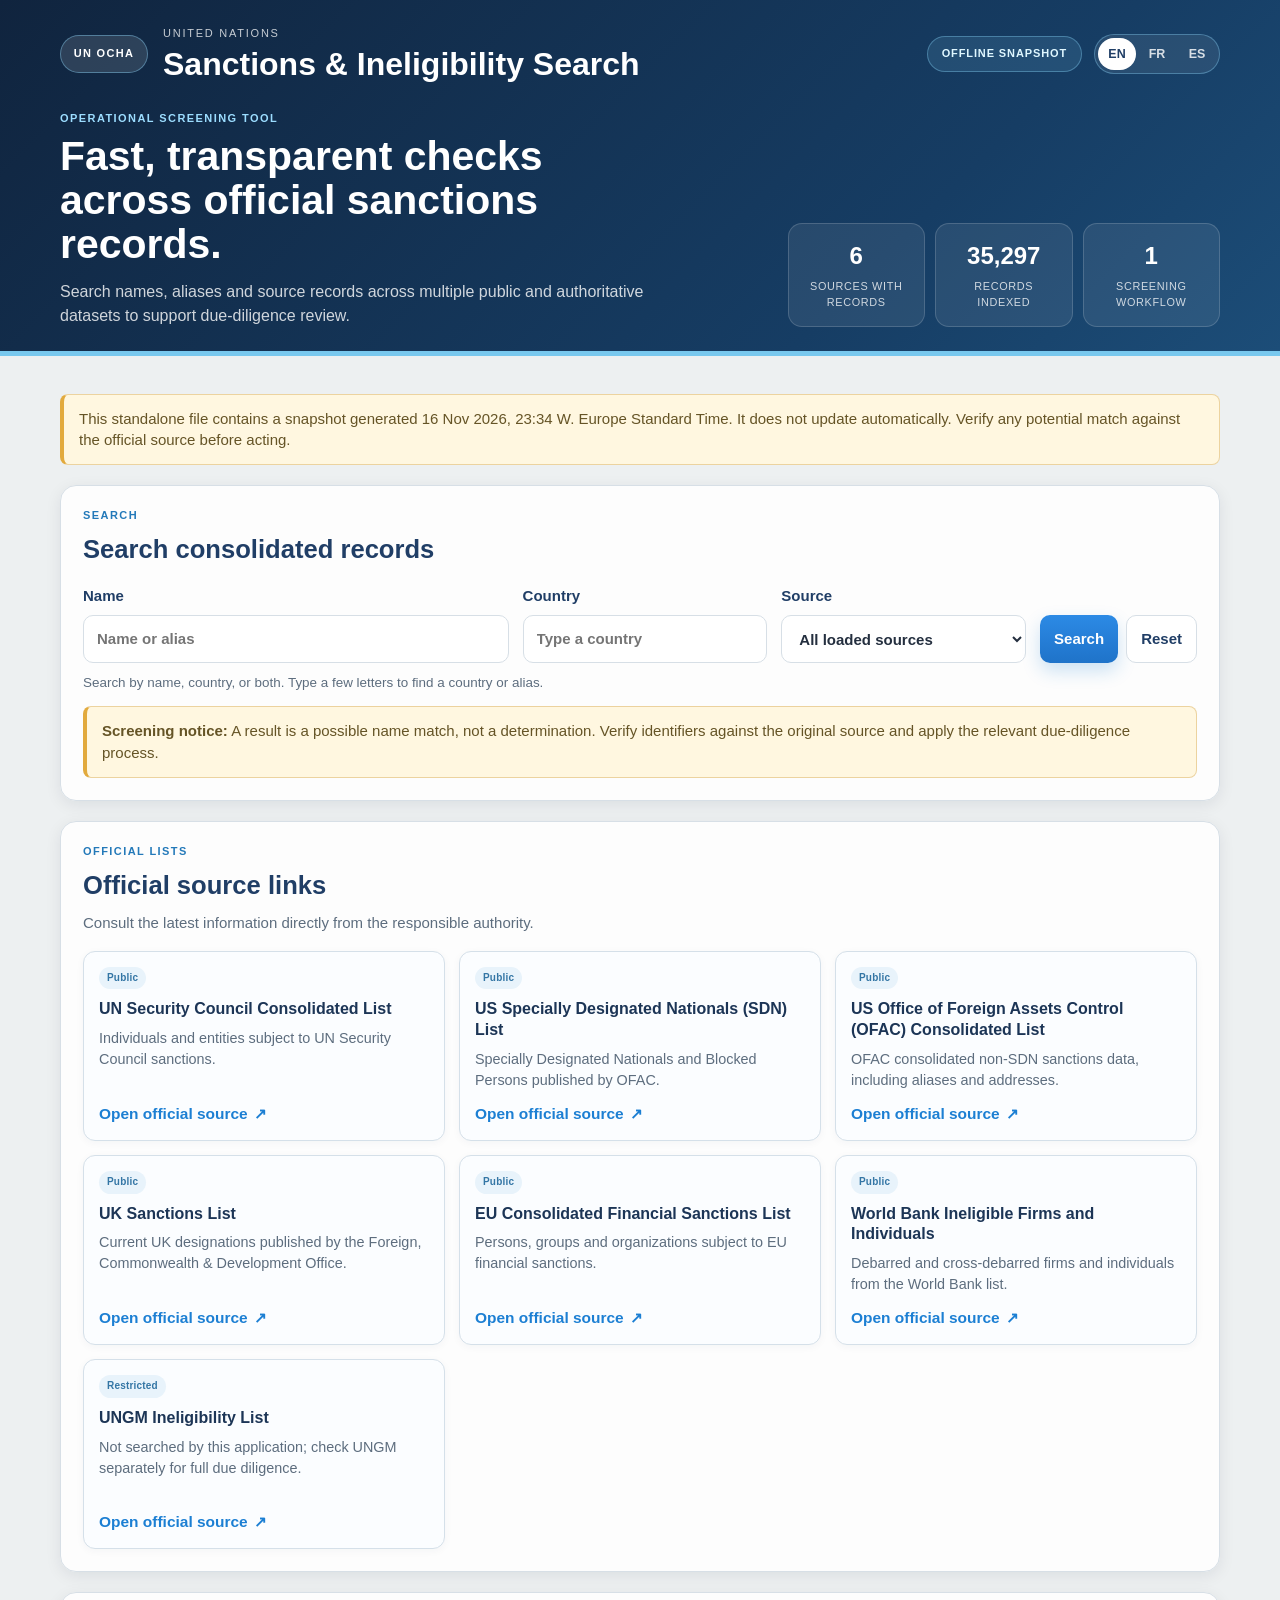
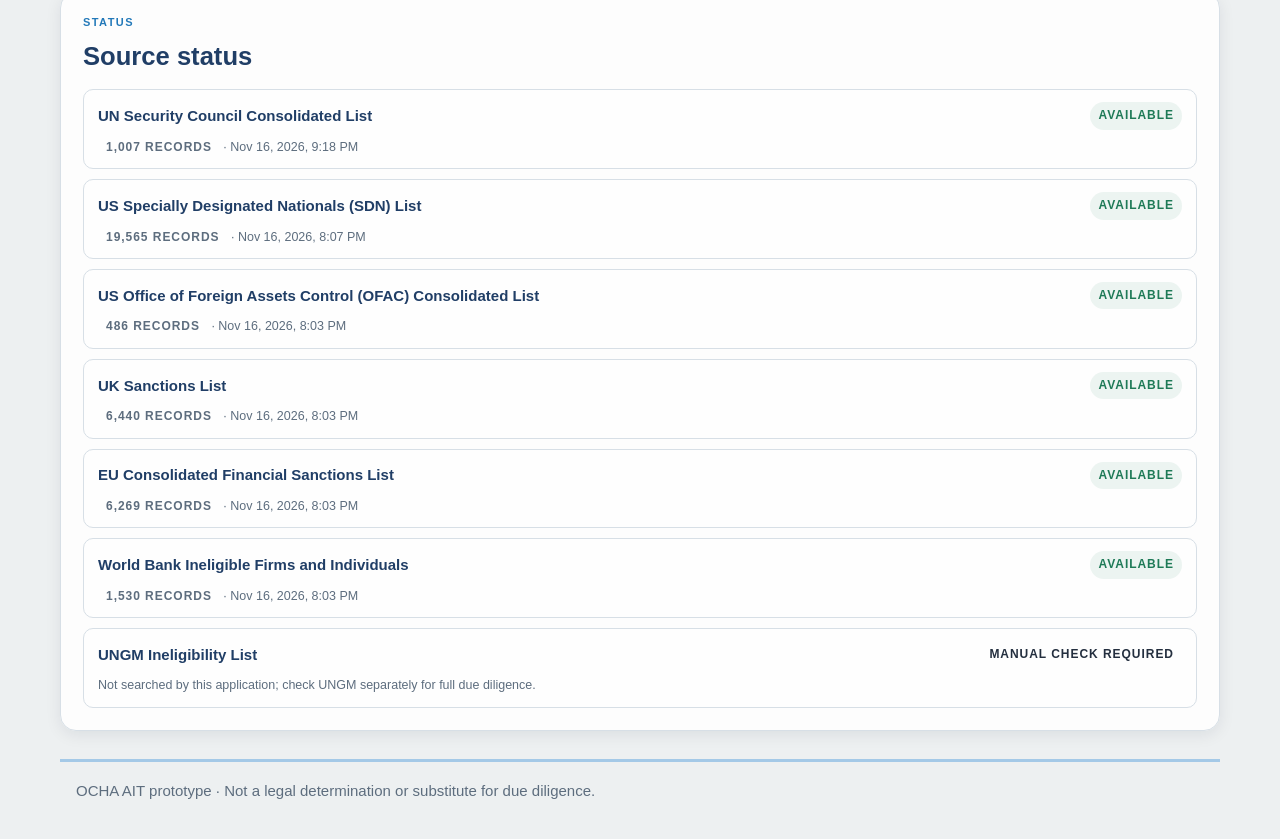
